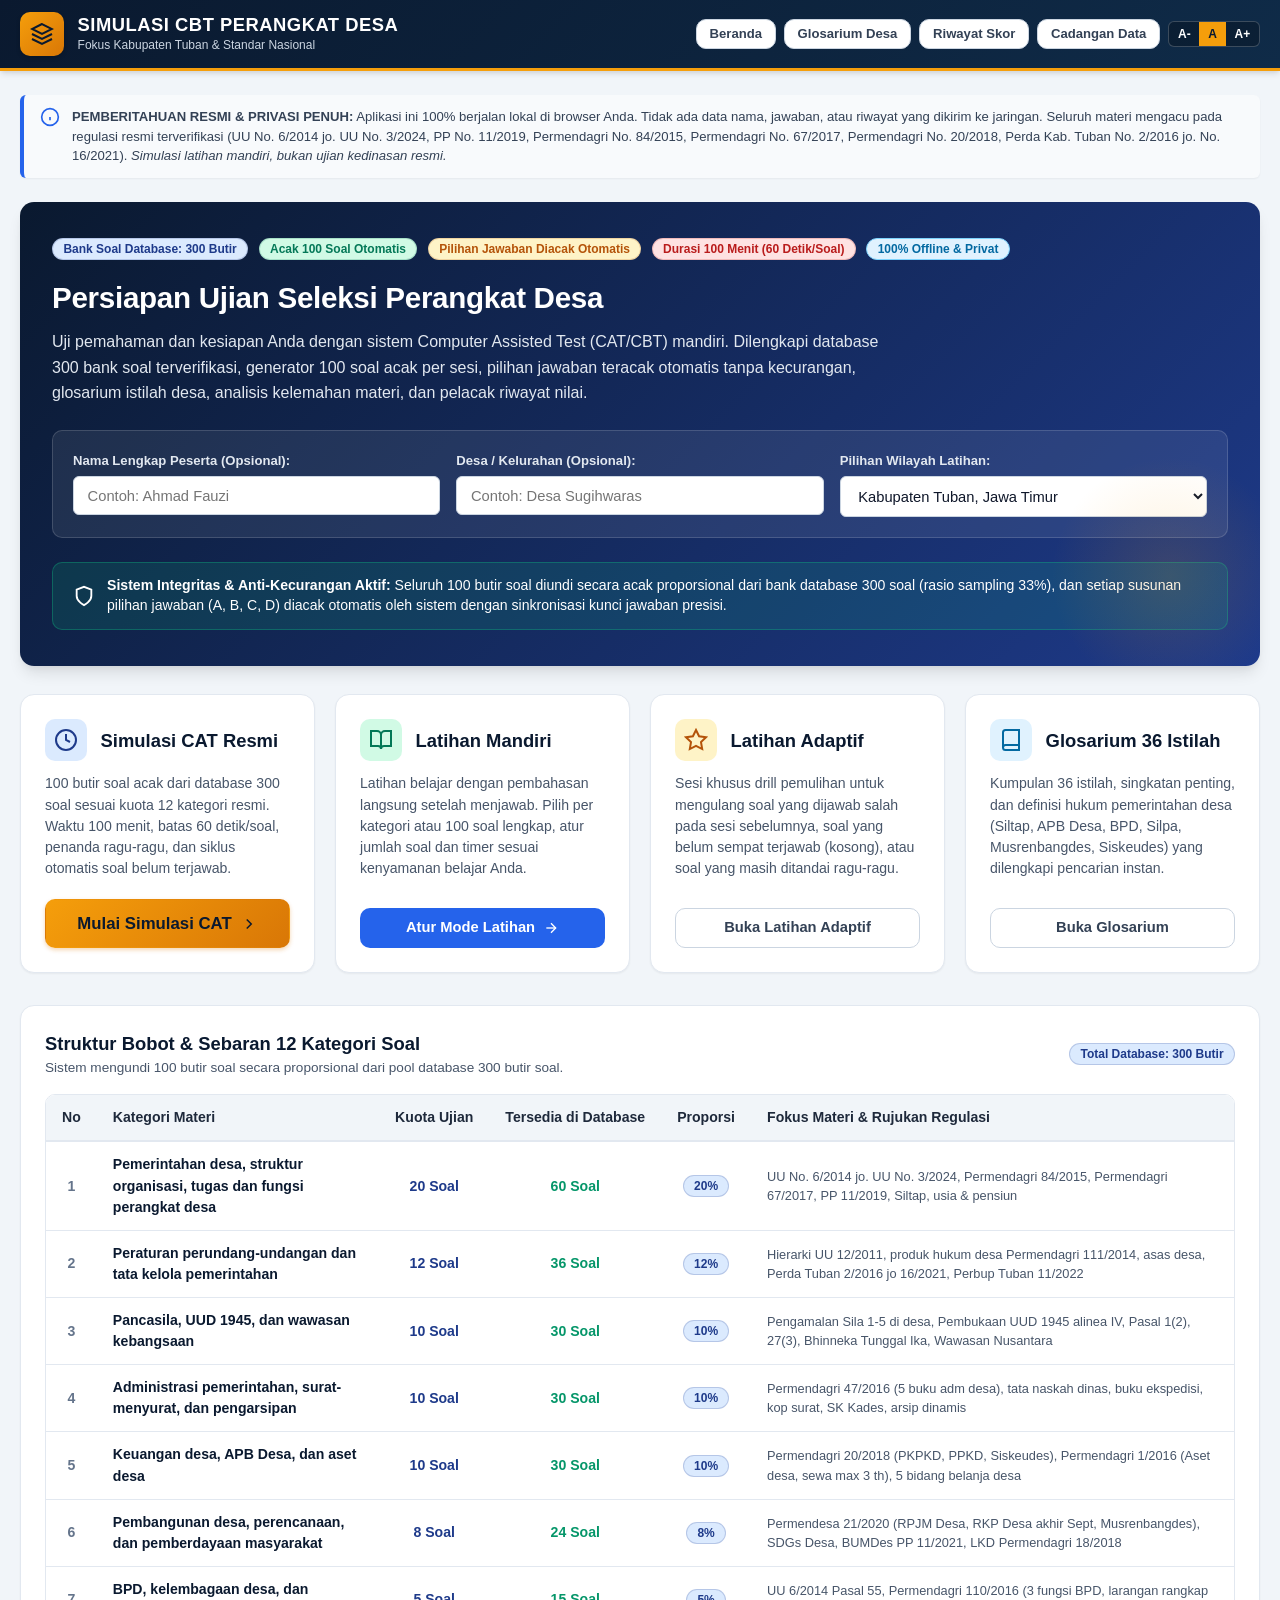
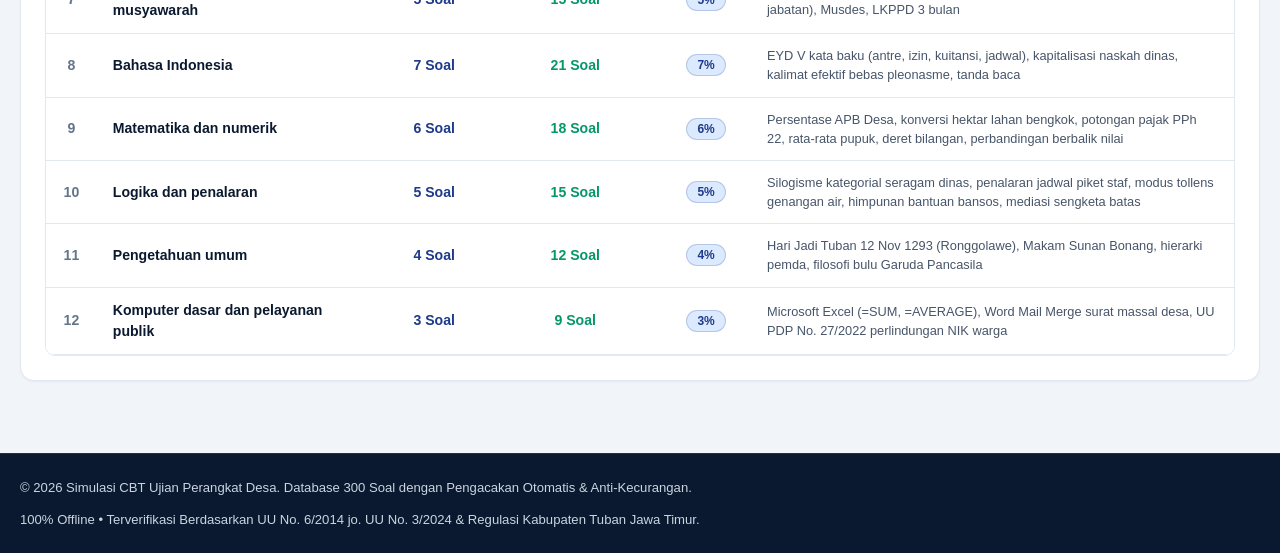
==== index.html @ 8d5cc794 "Add files via upload" ====
<!DOCTYPE html>
<html lang="id">
<head>
  <meta charset="UTF-8">
  <meta name="viewport" content="width=device-width, initial-scale=1.0">
  <title>Simulasi Ujian Perangkat Desa | CBT Mandiri & Latihan Resmi</title>
  <meta name="description" content="Aplikasi simulasi ujian perangkat desa lengkap dan profesional berbasis CBT untuk persiapan seleksi perangkat desa Kabupaten Tuban dan standar nasional. Database 300 soal, acak 100 soal otomatis tanpa kecurangan, pilihan jawaban acak, glosarium desa, analisis kelemahan, dan riwayat nilai.">
  <meta name="author" content="Simulasi CBT Perangkat Desa">
  <style>
    /* ==========================================================================
       DESIGN SYSTEM & CSS VARIABLES
       Civic Navy & Emerald/Gold Theme - Clean, Authoritative, CBT Native
       ========================================================================== */
    :root {
      --primary-900: #0a192f;
      --primary-800: #0f2b48;
      --primary-700: #1e3a8a;
      --primary-600: #2563eb;
      --primary-500: #3b82f6;
      --primary-100: #dbeafe;
      --primary-50:  #eff6ff;
      
      --accent-gold-700: #b45309;
      --accent-gold-600: #d97706;
      --accent-gold-500: #f59e0b;
      --accent-gold-100: #fef3c7;
      --accent-gold-50:  #fffbeb;
      
      --emerald-800: #065f46;
      --emerald-700: #047857;
      --emerald-600: #059669;
      --emerald-500: #10b981;
      --emerald-100: #d1fae5;
      --emerald-50:  #ecfdf5;
      
      --rose-700: #b91c1c;
      --rose-600: #dc2626;
      --rose-500: #ef4444;
      --rose-100: #fee2e2;
      --rose-50:  #fff1f2;
      
      --slate-900: #0f172a;
      --slate-800: #1e293b;
      --slate-700: #334155;
      --slate-600: #475569;
      --slate-500: #64748b;
      --slate-400: #94a3b8;
      --slate-300: #cbd5e1;
      --slate-200: #e2e8f0;
      --slate-100: #f1f5f9;
      --slate-50:  #f8fafc;
      
      --white: #ffffff;
      --font-main: -apple-system, BlinkMacSystemFont, "Segoe UI", Roboto, Helvetica, Arial, sans-serif;
      --shadow-sm: 0 1px 2px 0 rgba(0, 0, 0, 0.05);
      --shadow-md: 0 4px 6px -1px rgba(0, 0, 0, 0.1), 0 2px 4px -1px rgba(0, 0, 0, 0.06);
      --shadow-lg: 0 10px 15px -3px rgba(0, 0, 0, 0.1), 0 4px 6px -2px rgba(0, 0, 0, 0.05);
      --shadow-xl: 0 20px 25px -5px rgba(0, 0, 0, 0.1), 0 10px 10px -5px rgba(0, 0, 0, 0.04);
      --radius-sm: 6px;
      --radius-md: 10px;
      --radius-lg: 14px;
      --radius-full: 9999px;
      
      --app-font-scale: 100%;
    }

    html {
      font-size: var(--app-font-scale);
    }

    *, *::before, *::after {
      box-sizing: border-box;
      margin: 0;
      padding: 0;
    }

    body {
      font-family: var(--font-main);
      background-color: var(--slate-100);
      color: var(--slate-900);
      line-height: 1.5;
      min-height: 100vh;
      display: flex;
      flex-direction: column;
      -webkit-font-smoothing: antialiased;
    }

    /* Accessibility Focus Ring (A11y) */
    :focus-visible {
      outline: 3px solid var(--accent-gold-500);
      outline-offset: 2px;
    }

    /* Civic Authority Header */
    .civic-header {
      background: linear-gradient(135deg, var(--primary-900) 0%, var(--primary-800) 100%);
      color: var(--white);
      border-bottom: 3px solid var(--accent-gold-500);
      box-shadow: var(--shadow-md);
      position: sticky;
      top: 0;
      z-index: 1000;
    }

    .header-container {
      max-width: 1300px;
      margin: 0 auto;
      padding: 0.75rem 1.25rem;
      display: flex;
      align-items: center;
      justify-content: space-between;
      gap: 1rem;
      flex-wrap: wrap;
    }

    .brand-block {
      display: flex;
      align-items: center;
      gap: 0.85rem;
      text-decoration: none;
      color: inherit;
      cursor: pointer;
    }

    .brand-emblem {
      width: 44px;
      height: 44px;
      background: linear-gradient(135deg, var(--accent-gold-500) 0%, var(--accent-gold-600) 100%);
      border-radius: var(--radius-md);
      display: flex;
      align-items: center;
      justify-content: center;
      color: var(--primary-900);
      box-shadow: 0 2px 4px rgba(0,0,0,0.2);
      flex-shrink: 0;
    }

    .brand-title h1 {
      font-size: 1.15rem;
      font-weight: 800;
      letter-spacing: 0.5px;
      line-height: 1.2;
      color: var(--white);
    }

    .brand-title p {
      font-size: 0.75rem;
      color: var(--slate-300);
      font-weight: 500;
    }

    .header-nav {
      display: flex;
      align-items: center;
      gap: 0.5rem;
      flex-wrap: wrap;
    }

    .header-badge {
      background: rgba(255, 255, 255, 0.12);
      border: 1px solid rgba(255, 255, 255, 0.2);
      color: var(--accent-gold-100);
      padding: 0.3rem 0.65rem;
      border-radius: var(--radius-full);
      font-size: 0.72rem;
      font-weight: 600;
      letter-spacing: 0.4px;
      display: inline-flex;
      align-items: center;
      gap: 0.35rem;
    }

    .font-scale-control {
      display: flex;
      align-items: center;
      background: rgba(0, 0, 0, 0.25);
      border: 1px solid rgba(255, 255, 255, 0.2);
      border-radius: var(--radius-sm);
      overflow: hidden;
    }

    .font-scale-btn {
      background: transparent;
      border: none;
      color: var(--white);
      padding: 0.3rem 0.55rem;
      font-size: 0.75rem;
      font-weight: 700;
      cursor: pointer;
      transition: background 0.15s;
    }

    .font-scale-btn:hover {
      background: rgba(255, 255, 255, 0.2);
    }

    .font-scale-btn.active {
      background: var(--accent-gold-500);
      color: var(--primary-900);
    }

    /* Main Container */
    .app-main {
      max-width: 1300px;
      width: 100%;
      margin: 0 auto;
      padding: 1.5rem 1.25rem 3rem;
      flex: 1;
    }

    /* Alerts & Notifiers */
    .disclaimer-banner {
      background-color: var(--slate-50);
      border-left: 4px solid var(--primary-600);
      padding: 0.75rem 1rem;
      border-radius: var(--radius-sm);
      margin-bottom: 1.5rem;
      font-size: 0.82rem;
      color: var(--slate-700);
      box-shadow: var(--shadow-sm);
      display: flex;
      align-items: flex-start;
      gap: 0.75rem;
    }

    .resume-card {
      background: var(--emerald-50);
      border: 1px solid var(--emerald-500);
      border-radius: var(--radius-md);
      padding: 1rem 1.25rem;
      margin-bottom: 1.5rem;
      display: flex;
      align-items: center;
      justify-content: space-between;
      gap: 1rem;
      flex-wrap: wrap;
    }

    /* Common Card */
    .cbt-card {
      background: var(--white);
      border-radius: var(--radius-lg);
      border: 1px solid var(--slate-200);
      box-shadow: var(--shadow-sm);
      padding: 1.5rem;
      margin-bottom: 1.5rem;
    }

    /* Hero Panel on Home */
    .hero-panel {
      background: linear-gradient(135deg, var(--primary-900) 0%, var(--primary-700) 100%);
      color: var(--white);
      border-radius: var(--radius-lg);
      padding: 2.25rem 2rem;
      margin-bottom: 1.75rem;
      box-shadow: var(--shadow-lg);
      position: relative;
      overflow: hidden;
    }

    .hero-panel::after {
      content: "";
      position: absolute;
      right: -30px;
      bottom: -30px;
      width: 240px;
      height: 240px;
      background: radial-gradient(circle, rgba(245, 158, 11, 0.15) 0%, rgba(255,255,255,0) 70%);
      pointer-events: none;
    }

    .hero-panel h2 {
      font-size: 1.85rem;
      font-weight: 800;
      margin-bottom: 0.75rem;
      line-height: 1.25;
      letter-spacing: -0.3px;
    }

    .hero-panel p.lead {
      font-size: 1rem;
      color: var(--slate-200);
      max-width: 850px;
      margin-bottom: 1.5rem;
      line-height: 1.6;
    }

    .hero-badge-row {
      display: flex;
      gap: 0.65rem;
      flex-wrap: wrap;
      margin-bottom: 1.25rem;
    }

    /* Badges */
    .badge-pill {
      display: inline-flex;
      align-items: center;
      gap: 0.35rem;
      padding: 0.25rem 0.65rem;
      border-radius: var(--radius-full);
      font-size: 0.75rem;
      font-weight: 700;
      line-height: 1;
    }

    .badge-cat {
      background: var(--primary-100);
      color: var(--primary-700);
      border: 1px solid rgba(30, 58, 138, 0.2);
    }

    .badge-diff-mudah {
      background: var(--emerald-100);
      color: var(--emerald-700);
      border: 1px solid rgba(4, 120, 87, 0.2);
    }

    .badge-diff-sedang {
      background: var(--accent-gold-100);
      color: var(--accent-gold-700);
      border: 1px solid rgba(180, 83, 9, 0.2);
    }

    .badge-diff-sulit {
      background: var(--rose-100);
      color: var(--rose-700);
      border: 1px solid rgba(185, 28, 28, 0.2);
    }

    .badge-verified {
      background: #e0f2fe;
      color: #0369a1;
      border: 1px solid #7dd3fc;
    }

    /* Form & Input Groups */
    .form-candidate-grid {
      display: grid;
      grid-template-columns: repeat(auto-fit, minmax(240px, 1fr));
      gap: 1rem;
      background: rgba(255, 255, 255, 0.08);
      padding: 1.25rem;
      border-radius: var(--radius-md);
      border: 1px solid rgba(255, 255, 255, 0.15);
      margin-bottom: 1.5rem;
    }

    .form-group label {
      display: block;
      font-size: 0.82rem;
      font-weight: 600;
      color: var(--slate-200);
      margin-bottom: 0.35rem;
    }

    .form-control {
      width: 100%;
      padding: 0.65rem 0.85rem;
      border-radius: var(--radius-sm);
      border: 1px solid var(--slate-300);
      font-size: 0.92rem;
      font-family: inherit;
      color: var(--slate-900);
      background-color: var(--white);
      transition: border-color 0.15s, box-shadow 0.15s;
    }

    .form-control:focus {
      border-color: var(--primary-500);
      box-shadow: 0 0 0 3px rgba(37, 99, 235, 0.2);
      outline: none;
    }

    /* Switch toggles */
    .toggle-group {
      display: flex;
      align-items: center;
      gap: 0.75rem;
      margin-top: 0.5rem;
    }

    .toggle-switch {
      position: relative;
      display: inline-block;
      width: 44px;
      height: 24px;
      flex-shrink: 0;
    }

    .toggle-switch input {
      opacity: 0;
      width: 0;
      height: 0;
    }

    .toggle-slider {
      position: absolute;
      cursor: pointer;
      top: 0; left: 0; right: 0; bottom: 0;
      background-color: var(--slate-400);
      transition: .2s;
      border-radius: 24px;
    }

    .toggle-slider:before {
      position: absolute;
      content: "";
      height: 18px;
      width: 18px;
      left: 3px;
      bottom: 3px;
      background-color: white;
      transition: .2s;
      border-radius: 50%;
    }

    input:checked + .toggle-slider {
      background-color: var(--emerald-600);
    }

    input:checked + .toggle-slider:before {
      transform: translateX(20px);
    }

    /* Buttons */
    .btn {
      display: inline-flex;
      align-items: center;
      justify-content: center;
      gap: 0.5rem;
      padding: 0.65rem 1.25rem;
      font-size: 0.92rem;
      font-weight: 700;
      border-radius: var(--radius-md);
      border: 1px solid transparent;
      cursor: pointer;
      transition: all 0.15s ease-in-out;
      text-decoration: none;
      line-height: 1.2;
    }

    .btn:disabled {
      opacity: 0.55;
      cursor: not-allowed;
    }

    .btn-sm {
      padding: 0.4rem 0.8rem;
      font-size: 0.82rem;
    }

    .btn-lg {
      padding: 0.85rem 1.65rem;
      font-size: 1.05rem;
    }

    .btn-primary {
      background: var(--primary-600);
      color: var(--white);
    }
    .btn-primary:hover:not(:disabled) {
      background: var(--primary-700);
      box-shadow: var(--shadow-md);
    }

    .btn-gold {
      background: linear-gradient(135deg, var(--accent-gold-500) 0%, var(--accent-gold-600) 100%);
      color: var(--primary-900);
      box-shadow: 0 2px 4px rgba(217, 119, 6, 0.3);
    }
    .btn-gold:hover:not(:disabled) {
      background: linear-gradient(135deg, var(--accent-gold-600) 0%, var(--accent-gold-700) 100%);
      color: var(--white);
    }

    .btn-emerald {
      background: var(--emerald-600);
      color: var(--white);
    }
    .btn-emerald:hover:not(:disabled) {
      background: var(--emerald-700);
    }

    .btn-danger {
      background: var(--rose-600);
      color: var(--white);
    }
    .btn-danger:hover:not(:disabled) {
      background: var(--rose-700);
    }

    .btn-outline {
      background: var(--white);
      border-color: var(--slate-300);
      color: var(--slate-700);
    }
    .btn-outline:hover:not(:disabled) {
      background: var(--slate-50);
      border-color: var(--slate-400);
      color: var(--slate-900);
    }

    .btn-flagged {
      background: var(--accent-gold-100) !important;
      border-color: var(--accent-gold-500) !important;
      color: var(--accent-gold-700) !important;
      font-weight: 800 !important;
    }

    /* Action Cards Grid on Home */
    .actions-grid {
      display: grid;
      grid-template-columns: repeat(auto-fit, minmax(280px, 1fr));
      gap: 1.25rem;
      margin-bottom: 2rem;
    }

    .action-card {
      background: var(--white);
      border: 1px solid var(--slate-200);
      border-radius: var(--radius-lg);
      padding: 1.5rem;
      box-shadow: var(--shadow-sm);
      display: flex;
      flex-direction: column;
      justify-content: space-between;
      transition: transform 0.2s, box-shadow 0.2s;
    }

    .action-card:hover {
      transform: translateY(-2px);
      box-shadow: var(--shadow-md);
      border-color: var(--primary-500);
    }

    .action-card-header {
      display: flex;
      align-items: center;
      gap: 0.85rem;
      margin-bottom: 0.75rem;
    }

    .action-card-icon {
      width: 42px;
      height: 42px;
      border-radius: var(--radius-md);
      display: flex;
      align-items: center;
      justify-content: center;
      flex-shrink: 0;
    }

    .action-card h3 {
      font-size: 1.15rem;
      font-weight: 800;
      color: var(--primary-900);
    }

    .action-card p {
      font-size: 0.88rem;
      color: var(--slate-600);
      line-height: 1.5;
      margin-bottom: 1.25rem;
    }

    /* Category Distribution Table */
    .table-container {
      overflow-x: auto;
      margin-top: 1rem;
      border-radius: var(--radius-md);
      border: 1px solid var(--slate-200);
    }

    .cbt-table {
      width: 100%;
      border-collapse: collapse;
      font-size: 0.88rem;
      background: var(--white);
      text-align: left;
    }

    .cbt-table th {
      background: var(--slate-100);
      color: var(--slate-800);
      font-weight: 700;
      padding: 0.75rem 1rem;
      border-bottom: 2px solid var(--slate-200);
      white-space: nowrap;
    }

    .cbt-table td {
      padding: 0.75rem 1rem;
      border-bottom: 1px solid var(--slate-200);
      vertical-align: middle;
    }

    .cbt-table tr:hover {
      background: var(--slate-50);
    }

    /* ==========================================================================
       EXAM VIEW & CAT LAYOUT (VIEW 3)
       ========================================================================== */
    .cbt-exam-layout {
      display: grid;
      grid-template-columns: 1fr 340px;
      gap: 1.5rem;
      align-items: start;
    }

    @media (max-width: 992px) {
      .cbt-exam-layout {
        grid-template-columns: 1fr;
      }
    }

    /* Exam Top Status Bar */
    .exam-top-bar {
      background: var(--white);
      border: 1px solid var(--slate-200);
      border-radius: var(--radius-md);
      padding: 0.85rem 1.25rem;
      margin-bottom: 1.25rem;
      display: flex;
      align-items: center;
      justify-content: space-between;
      gap: 1rem;
      flex-wrap: wrap;
      box-shadow: var(--shadow-sm);
    }

    .candidate-info-chip {
      display: flex;
      align-items: center;
      gap: 0.75rem;
    }

    .candidate-avatar {
      width: 38px;
      height: 38px;
      border-radius: 50%;
      background: var(--primary-700);
      color: var(--white);
      display: flex;
      align-items: center;
      justify-content: center;
      font-weight: 800;
      font-size: 0.95rem;
    }

    .candidate-text h4 {
      font-size: 0.95rem;
      font-weight: 800;
      color: var(--slate-900);
      line-height: 1.2;
    }

    .candidate-text p {
      font-size: 0.75rem;
      color: var(--slate-500);
    }

    /* Dual Timers Widget */
    .timers-wrapper {
      display: flex;
      align-items: center;
      gap: 0.85rem;
      flex-wrap: wrap;
    }

    .timer-badge {
      display: flex;
      align-items: center;
      gap: 0.5rem;
      padding: 0.5rem 0.9rem;
      border-radius: var(--radius-md);
      font-weight: 800;
      font-size: 1.05rem;
      letter-spacing: 0.5px;
      box-shadow: inset 0 1px 2px rgba(0,0,0,0.06);
    }

    .timer-badge.total-timer {
      background: var(--primary-900);
      color: var(--accent-gold-500);
      border: 1px solid var(--accent-gold-600);
    }

    .timer-badge.total-timer.urgent {
      background: var(--rose-700);
      color: var(--white);
      animation: pulseAlert 1s infinite alternate;
    }

    .timer-badge.question-timer {
      background: var(--slate-100);
      color: var(--slate-800);
      border: 1px solid var(--slate-300);
      font-size: 0.92rem;
    }

    .timer-badge.question-timer.urgent {
      background: var(--rose-100);
      color: var(--rose-700);
      border-color: var(--rose-400);
    }

    @keyframes pulseAlert {
      from { transform: scale(1); }
      to { transform: scale(1.02); box-shadow: 0 0 10px rgba(220, 38, 38, 0.4); }
    }

    /* Question Main Card */
    .question-card {
      background: var(--white);
      border: 1px solid var(--slate-200);
      border-radius: var(--radius-lg);
      padding: 1.75rem;
      box-shadow: var(--shadow-sm);
      min-height: 480px;
      display: flex;
      flex-direction: column;
      justify-content: space-between;
    }

    .question-meta-row {
      display: flex;
      align-items: center;
      justify-content: space-between;
      gap: 0.75rem;
      margin-bottom: 1.25rem;
      padding-bottom: 0.85rem;
      border-bottom: 1px solid var(--slate-200);
      flex-wrap: wrap;
    }

    .question-number-badge {
      font-size: 1.1rem;
      font-weight: 800;
      color: var(--primary-900);
    }

    .badges-group {
      display: flex;
      gap: 0.4rem;
      align-items: center;
      flex-wrap: wrap;
    }

    .question-text {
      font-size: 1.12rem;
      line-height: 1.65;
      color: var(--slate-900);
      font-weight: 600;
      margin-bottom: 1.5rem;
    }

    /* Options List */
    .options-list {
      display: flex;
      flex-direction: column;
      gap: 0.75rem;
      margin-bottom: 1.5rem;
    }

    .option-item {
      display: flex;
      align-items: flex-start;
      gap: 0.85rem;
      padding: 0.85rem 1rem;
      border-radius: var(--radius-md);
      border: 2px solid var(--slate-200);
      background: var(--white);
      cursor: pointer;
      transition: all 0.15s ease-in-out;
      user-select: none;
    }

    .option-item:hover {
      border-color: var(--primary-500);
      background: var(--primary-50);
    }

    .option-item.selected {
      border-color: var(--primary-600);
      background: var(--primary-50);
      box-shadow: 0 0 0 1px var(--primary-600);
    }

    .option-letter {
      width: 32px;
      height: 32px;
      border-radius: 50%;
      background: var(--slate-100);
      color: var(--slate-700);
      border: 1px solid var(--slate-300);
      display: flex;
      align-items: center;
      justify-content: center;
      font-weight: 800;
      font-size: 0.88rem;
      flex-shrink: 0;
      transition: all 0.15s;
    }

    .option-item.selected .option-letter {
      background: var(--primary-600);
      color: var(--white);
      border-color: var(--primary-600);
    }

    .option-item.eval-correct {
      border-color: var(--emerald-600);
      background: var(--emerald-50);
    }

    .option-item.eval-correct .option-letter {
      background: var(--emerald-600);
      color: var(--white);
      border-color: var(--emerald-600);
    }

    .option-item.eval-wrong {
      border-color: var(--rose-600);
      background: var(--rose-50);
    }

    .option-item.eval-wrong .option-letter {
      background: var(--rose-600);
      color: var(--white);
      border-color: var(--rose-600);
    }

    .option-content {
      font-size: 0.98rem;
      color: var(--slate-800);
      line-height: 1.5;
      padding-top: 2px;
      flex: 1;
    }

    /* Action Nav Bar */
    .cbt-action-bar {
      display: flex;
      align-items: center;
      justify-content: space-between;
      gap: 0.75rem;
      padding-top: 1.25rem;
      border-top: 1px solid var(--slate-200);
      flex-wrap: wrap;
    }

    .cbt-action-left, .cbt-action-right {
      display: flex;
      align-items: center;
      gap: 0.65rem;
      flex-wrap: wrap;
    }

    /* Palette Sidebar */
    .palette-card {
      background: var(--white);
      border: 1px solid var(--slate-200);
      border-radius: var(--radius-lg);
      padding: 1.25rem;
      box-shadow: var(--shadow-sm);
      position: sticky;
      top: 80px;
    }

    .palette-header {
      display: flex;
      align-items: center;
      justify-content: space-between;
      margin-bottom: 0.85rem;
    }

    .palette-header h3 {
      font-size: 1.05rem;
      font-weight: 800;
      color: var(--primary-900);
    }

    .palette-filter-bar {
      display: flex;
      gap: 0.35rem;
      margin-bottom: 0.85rem;
      flex-wrap: wrap;
    }

    .palette-filter-btn {
      background: var(--slate-100);
      border: 1px solid var(--slate-200);
      padding: 0.25rem 0.5rem;
      border-radius: var(--radius-sm);
      font-size: 0.72rem;
      font-weight: 700;
      color: var(--slate-600);
      cursor: pointer;
    }

    .palette-filter-btn.active {
      background: var(--primary-700);
      color: var(--white);
      border-color: var(--primary-700);
    }

    .palette-legend {
      display: grid;
      grid-template-columns: repeat(2, 1fr);
      gap: 0.4rem;
      font-size: 0.72rem;
      color: var(--slate-600);
      background: var(--slate-50);
      padding: 0.65rem;
      border-radius: var(--radius-sm);
      margin-bottom: 1rem;
      border: 1px solid var(--slate-200);
    }

    .legend-item {
      display: flex;
      align-items: center;
      gap: 0.4rem;
    }

    .legend-dot {
      width: 12px;
      height: 12px;
      border-radius: 3px;
      flex-shrink: 0;
    }

    .grid-palette {
      display: grid;
      grid-template-columns: repeat(5, 1fr);
      gap: 0.45rem;
      max-height: 380px;
      overflow-y: auto;
      padding-right: 4px;
    }

    .btn-palette-num {
      height: 36px;
      border-radius: var(--radius-sm);
      border: 1px solid var(--slate-300);
      background: var(--white);
      font-weight: 800;
      font-size: 0.82rem;
      color: var(--slate-700);
      display: flex;
      align-items: center;
      justify-content: center;
      cursor: pointer;
      position: relative;
      transition: all 0.15s;
    }

    .btn-palette-num:hover {
      border-color: var(--primary-500);
      transform: scale(1.05);
    }

    .btn-palette-num.answered {
      background: var(--emerald-600);
      color: var(--white);
      border-color: var(--emerald-700);
    }

    .btn-palette-num.flagged {
      background: var(--accent-gold-500) !important;
      color: var(--primary-900) !important;
      border-color: var(--accent-gold-600) !important;
      font-weight: 900;
    }

    .btn-palette-num.answered.flagged {
      background: linear-gradient(135deg, var(--emerald-600) 65%, var(--accent-gold-500) 65%) !important;
      color: var(--white) !important;
    }

    .btn-palette-num.skipped {
      background: var(--rose-50);
      border-color: var(--rose-300);
      color: var(--rose-700);
    }

    .btn-palette-num.active {
      outline: 2px solid var(--primary-600);
      outline-offset: 1px;
      font-weight: 900;
    }

    /* Pre-Finish Modal Status Pills */
    .status-summary-grid {
      display: grid;
      grid-template-columns: repeat(auto-fit, minmax(130px, 1fr));
      gap: 0.75rem;
      margin: 1rem 0;
    }

    .status-pill-box {
      padding: 0.85rem;
      border-radius: var(--radius-md);
      text-align: center;
      border: 1px solid var(--slate-200);
    }

    .status-pill-box.answered {
      background: var(--emerald-50);
      border-color: var(--emerald-300);
      color: var(--emerald-800);
    }

    .status-pill-box.flagged {
      background: var(--accent-gold-50);
      border-color: var(--accent-gold-300);
      color: var(--accent-gold-800);
    }

    .status-pill-box.empty {
      background: var(--rose-50);
      border-color: var(--rose-300);
      color: var(--rose-800);
    }

    .status-pill-num {
      font-size: 1.6rem;
      font-weight: 900;
      line-height: 1;
      margin-bottom: 0.25rem;
    }

    .status-pill-label {
      font-size: 0.75rem;
      font-weight: 700;
      text-transform: uppercase;
      letter-spacing: 0.5px;
    }

    .clickable-nums-wrap {
      display: flex;
      flex-wrap: wrap;
      gap: 0.35rem;
      max-height: 120px;
      overflow-y: auto;
      padding: 0.5rem;
      background: var(--slate-50);
      border-radius: var(--radius-sm);
      border: 1px solid var(--slate-200);
      margin-top: 0.5rem;
    }

    .jump-chip {
      padding: 0.2rem 0.55rem;
      border-radius: var(--radius-sm);
      font-size: 0.75rem;
      font-weight: 700;
      cursor: pointer;
      border: 1px solid var(--slate-300);
      background: var(--white);
    }

    .jump-chip:hover {
      background: var(--primary-100);
      border-color: var(--primary-600);
    }

    /* ==========================================================================
       RESULTS & WEAKNESS ANALYSIS (VIEW 4)
       ========================================================================== */
    .results-hero {
      background: linear-gradient(135deg, var(--primary-900) 0%, var(--primary-800) 100%);
      color: var(--white);
      border-radius: var(--radius-lg);
      padding: 2rem;
      margin-bottom: 1.75rem;
      box-shadow: var(--shadow-lg);
    }

    .results-hero-grid {
      display: grid;
      grid-template-columns: 1fr 280px;
      gap: 2rem;
      align-items: center;
    }

    .results-score-badge {
      background: rgba(255, 255, 255, 0.08);
      border: 2px solid var(--accent-gold-500);
      border-radius: var(--radius-lg);
      padding: 1.5rem;
      text-align: center;
      box-shadow: var(--shadow-md);
    }

    .results-score-badge .score-value {
      font-size: 3.5rem;
      font-weight: 900;
      color: var(--accent-gold-500);
      line-height: 1;
      margin: 0.35rem 0;
    }

    .results-stats-row {
      display: grid;
      grid-template-columns: repeat(auto-fit, minmax(110px, 1fr));
      gap: 0.75rem;
      margin-top: 1.25rem;
    }

    .stat-box {
      background: rgba(255, 255, 255, 0.1);
      border-radius: var(--radius-md);
      padding: 0.75rem;
      text-align: center;
    }

    .stat-box-num {
      font-size: 1.35rem;
      font-weight: 800;
    }

    .stat-box-num.benar { color: var(--emerald-400); }
    .stat-box-num.salah { color: var(--rose-400); }
    .stat-box-num.kosong { color: var(--slate-300); }

    /* Weakness Analysis Section */
    .weakness-card {
      background: var(--white);
      border-radius: var(--radius-md);
      border: 1px solid var(--slate-200);
      padding: 1rem 1.25rem;
      margin-bottom: 0.85rem;
      display: flex;
      flex-direction: column;
      gap: 0.5rem;
      transition: border-color 0.15s;
    }

    .weakness-card.needs-work {
      border-left: 5px solid var(--rose-600);
      background: #fffafa;
    }

    .weakness-card.fair {
      border-left: 5px solid var(--accent-gold-500);
    }

    .weakness-card.mastered {
      border-left: 5px solid var(--emerald-600);
    }

    .weakness-header {
      display: flex;
      justify-content: space-between;
      align-items: center;
      flex-wrap: wrap;
      gap: 0.5rem;
    }

    .progress-bar-wrap {
      width: 100%;
      height: 8px;
      background: var(--slate-200);
      border-radius: var(--radius-full);
      overflow: hidden;
      margin: 0.35rem 0;
    }

    .progress-bar-fill {
      height: 100%;
      border-radius: var(--radius-full);
      transition: width 0.3s;
    }

    /* Glosarium Cards */
    .glossary-search-box {
      display: flex;
      gap: 0.75rem;
      margin-bottom: 1.25rem;
      flex-wrap: wrap;
    }

    .glossary-grid {
      display: grid;
      grid-template-columns: repeat(auto-fit, minmax(320px, 1fr));
      gap: 1rem;
    }

    .glossary-card {
      background: var(--white);
      border: 1px solid var(--slate-200);
      border-radius: var(--radius-md);
      padding: 1.15rem;
      box-shadow: var(--shadow-sm);
      display: flex;
      flex-direction: column;
      justify-content: space-between;
    }

    .glossary-term {
      font-size: 1.15rem;
      font-weight: 800;
      color: var(--primary-900);
      margin-bottom: 0.25rem;
    }

    .glossary-def {
      font-size: 0.88rem;
      color: var(--slate-700);
      line-height: 1.5;
      margin-bottom: 0.75rem;
    }

    .glossary-src {
      font-size: 0.78rem;
      color: var(--primary-700);
      background: var(--primary-50);
      padding: 0.4rem 0.65rem;
      border-radius: var(--radius-sm);
      border-left: 3px solid var(--primary-600);
    }

    /* History & SVG Chart */
    .chart-container {
      width: 100%;
      height: 240px;
      margin: 1.25rem 0;
      position: relative;
    }

    .comparison-notice {
      padding: 0.75rem 1rem;
      border-radius: var(--radius-md);
      font-size: 0.85rem;
      margin-bottom: 1.25rem;
      display: flex;
      align-items: center;
      gap: 0.65rem;
    }

    .comparison-notice.valid {
      background: var(--emerald-50);
      border: 1px solid var(--emerald-400);
      color: var(--emerald-800);
    }

    .comparison-notice.disparate {
      background: var(--accent-gold-50);
      border: 1px solid var(--accent-gold-400);
      color: var(--accent-gold-800);
    }

    /* Review items in results */
    .review-item-card {
      background: var(--white);
      border: 1px solid var(--slate-200);
      border-radius: var(--radius-md);
      padding: 1.25rem;
      margin-bottom: 1rem;
      box-shadow: var(--shadow-sm);
    }

    .review-item-card.is-correct { border-left: 4px solid var(--emerald-600); }
    .review-item-card.is-wrong { border-left: 4px solid var(--rose-600); }
    .review-item-card.is-empty { border-left: 4px solid var(--slate-400); }

    .explanation-box {
      background: var(--slate-50);
      border-left: 3px solid var(--primary-600);
      padding: 0.85rem 1rem;
      border-radius: var(--radius-sm);
      margin-top: 0.75rem;
      font-size: 0.88rem;
    }

    .explanation-source {
      margin-top: 0.5rem;
      font-size: 0.8rem;
      color: var(--primary-700);
      font-weight: 600;
    }

    /* Modals */
    .modal-backdrop {
      position: fixed;
      top: 0; left: 0; right: 0; bottom: 0;
      background: rgba(15, 23, 42, 0.65);
      backdrop-filter: blur(3px);
      display: none;
      align-items: center;
      justify-content: center;
      z-index: 2000;
      padding: 1rem;
    }

    .modal-backdrop.open {
      display: flex;
    }

    .modal-dialog {
      background: var(--white);
      border-radius: var(--radius-lg);
      max-width: 580px;
      width: 100%;
      max-height: 90vh;
      overflow-y: auto;
      padding: 1.75rem;
      box-shadow: var(--shadow-xl);
      animation: modalFadeIn 0.2s ease-out;
    }

    @keyframes modalFadeIn {
      from { transform: scale(0.95); opacity: 0; }
      to { transform: scale(1); opacity: 1; }
    }

    .modal-actions {
      display: flex;
      justify-content: flex-end;
      gap: 0.75rem;
      margin-top: 1.5rem;
    }

    /* Print styles */
    @media print {
      .no-print, .civic-header, .palette-card, .cbt-action-bar, .modal-backdrop {
        display: none !important;
      }
      body {
        background: #fff;
        color: #000;
      }
      .app-main {
        max-width: 100%;
        padding: 0;
      }
      .review-item-card {
        page-break-inside: avoid;
        border: 1px solid #ccc;
      }
    }
  </style>
</head>
<body>

  <!-- Official Civic Header -->
  <header class="civic-header no-print">
    <div class="header-container">
      <div class="brand-block" onclick="CBTApp.navigate('home')">
        <div class="brand-emblem">
          <svg width="24" height="24" viewBox="0 0 24 24" fill="none" stroke="currentColor" stroke-width="2">
            <path d="M12 2L2 7l10 5 10-5-10-5zM2 17l10 5 10-5M2 12l10 5 10-5"/>
          </svg>
        </div>
        <div class="brand-title">
          <h1>SIMULASI CBT PERANGKAT DESA</h1>
          <p id="topRegionLabel">Fokus Kabupaten Tuban & Standar Nasional</p>
        </div>
      </div>

      <div class="header-nav">
        <button class="btn btn-outline btn-sm" onclick="CBTApp.navigate('home')" title="Halaman Utama">
          Beranda
        </button>
        <button class="btn btn-outline btn-sm" onclick="CBTApp.navigate('glossary')" title="Glosarium 36 Istilah Desa">
          Glosarium Desa
        </button>
        <button class="btn btn-outline btn-sm" onclick="CBTApp.navigate('history')" title="Riwayat & Grafik Nilai">
          Riwayat Skor
        </button>
        <button class="btn btn-outline btn-sm" onclick="CBTApp.openBackupModal()" title="Cadangan Data (Ekspor / Impor JSON)">
          Cadangan Data
        </button>

        <!-- A11y Font Resizer -->
        <div class="font-scale-control" title="Ukuran Font Aksesibilitas">
          <button class="font-scale-btn" id="fScaleSm" onclick="CBTApp.setFontScale('90%')">A-</button>
          <button class="font-scale-btn active" id="fScaleMd" onclick="CBTApp.setFontScale('100%')">A</button>
          <button class="font-scale-btn" id="fScaleLg" onclick="CBTApp.setFontScale('115%')">A+</button>
        </div>
      </div>
    </div>
  </header>

  <main class="app-main">

    <!-- Active Resume Session Alert -->
    <div id="resumeBanner" class="resume-card no-print" style="display:none;">
      <div>
        <strong style="color:var(--slate-900);">Sesi Ujian Aktif Ditemukan!</strong>
        <p style="font-size:0.85rem; color:var(--slate-700); margin-top:2px;">Anda memiliki sesi simulasi ujian yang belum selesai dengan progres tersimpan.</p>
      </div>
      <div style="display:flex; gap:0.5rem;">
        <button class="btn btn-emerald btn-sm" onclick="CBTApp.resumeSession()">Lanjutkan Ujian</button>
        <button class="btn btn-outline btn-sm" onclick="CBTApp.clearSession()">Hapus & Mulai Baru</button>
      </div>
    </div>

    <!-- Official Notice Banner -->
    <div class="disclaimer-banner no-print">
      <svg width="20" height="20" viewBox="0 0 24 24" fill="none" stroke="currentColor" stroke-width="2" style="color:var(--primary-600); flex-shrink:0;">
        <circle cx="12" cy="12" r="10"></circle><line x1="12" y1="16" x2="12" y2="12"></line><line x1="12" y1="8" x2="12.01" y2="8"></line>
      </svg>
      <div>
        <strong>PEMBERITAHUAN RESMI & PRIVASI PENUH:</strong>
        Aplikasi ini 100% berjalan lokal di browser Anda. Tidak ada data nama, jawaban, atau riwayat yang dikirim ke jaringan. Seluruh materi mengacu pada regulasi resmi terverifikasi (UU No. 6/2014 jo. UU No. 3/2024, PP No. 11/2019, Permendagri No. 84/2015, Permendagri No. 67/2017, Permendagri No. 20/2018, Perda Kab. Tuban No. 2/2016 jo. No. 16/2021). <em>Simulasi latihan mandiri, bukan ujian kedinasan resmi.</em>
      </div>
    </div>

    <!-- ======================================================================
         VIEW 1: BERANDA (HOME VIEW)
         ====================================================================== -->
    <section id="viewHome">
      <div class="hero-panel">
        <div class="hero-badge-row">
          <span class="badge-pill badge-cat">Bank Soal Database: 300 Butir</span>
          <span class="badge-pill badge-diff-mudah">Acak 100 Soal Otomatis</span>
          <span class="badge-pill badge-diff-sedang">Pilihan Jawaban Diacak Otomatis</span>
          <span class="badge-pill badge-diff-sulit">Durasi 100 Menit (60 Detik/Soal)</span>
          <span class="badge-pill badge-verified">100% Offline & Privat</span>
        </div>
        <h2>Persiapan Ujian Seleksi Perangkat Desa</h2>
        <p class="lead">Uji pemahaman dan kesiapan Anda dengan sistem Computer Assisted Test (CAT/CBT) mandiri. Dilengkapi database 300 bank soal terverifikasi, generator 100 soal acak per sesi, pilihan jawaban teracak otomatis tanpa kecurangan, glosarium istilah desa, analisis kelemahan materi, dan pelacak riwayat nilai.</p>

        <!-- Candidate Registration Box -->
        <div class="form-candidate-grid">
          <div class="form-group">
            <label for="inputCandidateName">Nama Lengkap Peserta (Opsional):</label>
            <input type="text" id="inputCandidateName" class="form-control" placeholder="Contoh: Ahmad Fauzi">
          </div>
          <div class="form-group">
            <label for="inputCandidateVillage">Desa / Kelurahan (Opsional):</label>
            <input type="text" id="inputCandidateVillage" class="form-control" placeholder="Contoh: Desa Sugihwaras">
          </div>
          <div class="form-group">
            <label for="selectRegion">Pilihan Wilayah Latihan:</label>
            <select id="selectRegion" class="form-control" onchange="CBTApp.handleRegionChange()">
              <option value="tuban">Kabupaten Tuban, Jawa Timur</option>
              <option value="nasional">Standar Nasional Indonesia</option>
            </select>
          </div>
        </div>

        <!-- Automatic Randomization & Anti-Cheating Banner (Replaces Manual Toggles) -->
        <div style="background:rgba(16, 185, 129, 0.15); padding:0.85rem 1.25rem; border-radius:var(--radius-md); border:1px solid rgba(16, 185, 129, 0.35); display:flex; gap:0.75rem; align-items:center;">
          <svg width="22" height="22" viewBox="0 0 24 24" fill="none" stroke="currentColor" stroke-width="2" style="color:var(--emerald-400); flex-shrink:0;">
            <path d="M12 22s8-4 8-10V5l-8-3-8 3v7c0 6 8 10 8 10z"/>
          </svg>
          <div style="font-size:0.88rem; color:var(--white); line-height:1.4;">
            <strong>Sistem Integritas & Anti-Kecurangan Aktif:</strong> Seluruh 100 butir soal diundi secara acak proporsional dari bank database 300 soal (rasio sampling 33%), dan setiap susunan pilihan jawaban (A, B, C, D) diacak otomatis oleh sistem dengan sinkronisasi kunci jawaban presisi.
          </div>
        </div>
      </div>

      <!-- Action Cards Grid -->
      <div class="actions-grid">
        <div class="action-card">
          <div>
            <div class="action-card-header">
              <div class="action-card-icon" style="background:var(--primary-100); color:var(--primary-700);">
                <svg width="24" height="24" viewBox="0 0 24 24" fill="none" stroke="currentColor" stroke-width="2"><circle cx="12" cy="12" r="10"></circle><polyline points="12 6 12 12 16 14"></polyline></svg>
              </div>
              <h3>Simulasi CAT Resmi</h3>
            </div>
            <p>100 butir soal acak dari database 300 soal sesuai kuota 12 kategori resmi. Waktu 100 menit, batas 60 detik/soal, penanda ragu-ragu, dan siklus otomatis soal belum terjawab.</p>
          </div>
          <button class="btn btn-gold btn-lg" onclick="CBTApp.confirmStartExam()">
            Mulai Simulasi CAT
            <svg width="18" height="18" viewBox="0 0 24 24" fill="none" stroke="currentColor" stroke-width="2"><polyline points="9 18 15 12 9 6"></polyline></svg>
          </button>
        </div>

        <div class="action-card">
          <div>
            <div class="action-card-header">
              <div class="action-card-icon" style="background:var(--emerald-100); color:var(--emerald-700);">
                <svg width="24" height="24" viewBox="0 0 24 24" fill="none" stroke="currentColor" stroke-width="2"><path d="M2 3h6a4 4 0 0 1 4 4v14a3 3 0 0 0-3-3H2z"></path><path d="M22 3h-6a4 4 0 0 0-4 4v14a3 3 0 0 1 3-3h7z"></path></svg>
              </div>
              <h3>Latihan Mandiri</h3>
            </div>
            <p>Latihan belajar dengan pembahasan langsung setelah menjawab. Pilih per kategori atau 100 soal lengkap, atur jumlah soal dan timer sesuai kenyamanan belajar Anda.</p>
          </div>
          <button class="btn btn-primary" onclick="CBTApp.navigate('practice-config')">
            Atur Mode Latihan
            <svg width="16" height="16" viewBox="0 0 24 24" fill="none" stroke="currentColor" stroke-width="2"><line x1="5" y1="12" x2="19" y2="12"></line><polyline points="12 5 19 12 12 19"></polyline></svg>
          </button>
        </div>

        <div class="action-card">
          <div>
            <div class="action-card-header">
              <div class="action-card-icon" style="background:var(--accent-gold-100); color:var(--accent-gold-700);">
                <svg width="24" height="24" viewBox="0 0 24 24" fill="none" stroke="currentColor" stroke-width="2"><polygon points="12 2 15.09 8.26 22 9.27 17 14.14 18.18 21.02 12 17.77 5.82 21.02 7 14.14 2 9.27 8.91 8.26 12 2"></polygon></svg>
              </div>
              <h3>Latihan Adaptif</h3>
            </div>
            <p>Sesi khusus drill pemulihan untuk mengulang soal yang dijawab salah pada sesi sebelumnya, soal yang belum sempat terjawab (kosong), atau soal yang masih ditandai ragu-ragu.</p>
          </div>
          <button class="btn btn-outline" onclick="CBTApp.openAdaptiveModal()">
            Buka Latihan Adaptif
          </button>
        </div>

        <div class="action-card">
          <div>
            <div class="action-card-header">
              <div class="action-card-icon" style="background:#e0f2fe; color:#0369a1;">
                <svg width="24" height="24" viewBox="0 0 24 24" fill="none" stroke="currentColor" stroke-width="2"><path d="M4 19.5A2.5 2.5 0 0 1 6.5 17H20"></path><path d="M6.5 2H20v20H6.5A2.5 2.5 0 0 1 4 19.5v-15A2.5 2.5 0 0 1 6.5 2z"></path></svg>
              </div>
              <h3>Glosarium 36 Istilah</h3>
            </div>
            <p>Kumpulan 36 istilah, singkatan penting, dan definisi hukum pemerintahan desa (Siltap, APB Desa, BPD, Silpa, Musrenbangdes, Siskeudes) yang dilengkapi pencarian instan.</p>
          </div>
          <button class="btn btn-outline" onclick="CBTApp.navigate('glossary')">
            Buka Glosarium
          </button>
        </div>
      </div>

      <!-- Category Distribution Table -->
      <div class="cbt-card">
        <div style="display:flex; justify-content:space-between; align-items:center; flex-wrap:wrap; gap:0.5rem; margin-bottom:1rem;">
          <div>
            <h3 style="font-size:1.15rem; font-weight:800; color:var(--primary-900);">Struktur Bobot & Sebaran 12 Kategori Soal</h3>
            <p style="font-size:0.85rem; color:var(--slate-600);">Sistem mengundi 100 butir soal secara proporsional dari pool database 300 butir soal.</p>
          </div>
          <span class="badge-pill badge-cat">Total Database: 300 Butir</span>
        </div>

        <div class="table-container">
          <table class="cbt-table">
            <thead>
              <tr>
                <th style="width:40px; text-align:center;">No</th>
                <th>Kategori Materi</th>
                <th style="text-align:center;">Kuota Ujian</th>
                <th style="text-align:center;">Tersedia di Database</th>
                <th style="text-align:center;">Proporsi</th>
                <th>Fokus Materi & Rujukan Regulasi</th>
              </tr>
            </thead>
            <tbody id="distributionTableBody">
              <!-- Rendered via JS -->
            </tbody>
          </table>
        </div>
      </div>
    </section>

    <!-- ======================================================================
         VIEW 2: KONFIGURASI LATIHAN MANDIRI (PRACTICE CONFIG VIEW)
         ====================================================================== -->
    <section id="viewPracticeConfig" style="display:none;">
      <div class="cbt-card" style="max-width:700px; margin:0 auto;">
        <h2 style="font-size:1.35rem; font-weight:800; color:var(--primary-900); margin-bottom:0.5rem;">Pengaturan Mode Latihan Belajar</h2>
        <p style="font-size:0.88rem; color:var(--slate-600); margin-bottom:1.5rem;">Pada mode latihan, kunci jawaban dan pembahasan mendalam akan langsung ditampilkan setelah Anda memilih jawaban.</p>

        <div class="form-group" style="margin-bottom:1.25rem;">
          <label for="practiceCategorySelect" style="color:var(--slate-800);">Pilih Kategori Materi:</label>
          <select id="practiceCategorySelect" class="form-control">
            <option value="all">Semua Kategori (Database 300 Soal)</option>
            <!-- Populated via JS -->
          </select>
        </div>

        <div class="form-group" style="margin-bottom:1.25rem;">
          <label for="practiceCountSelect" style="color:var(--slate-800);">Jumlah Soal Latihan:</label>
          <select id="practiceCountSelect" class="form-control">
            <option value="10">10 Soal (Latihan Cepat)</option>
            <option value="25" selected>25 Soal (Standar)</option>
            <option value="50">50 Soal (Mendalam)</option>
            <option value="100">100 Soal (Simulasi Lengkap)</option>
          </select>
        </div>

        <div class="form-group" style="margin-bottom:1.25rem;">
          <label for="practiceShuffleSelect" style="color:var(--slate-800);">Pengacakan Soal & Pilihan:</label>
          <select id="practiceShuffleSelect" class="form-control">
            <option value="yes" selected>Acak Soal dan Acak Opsi Jawaban</option>
            <option value="no">Urut Sesuai Database Asli</option>
          </select>
        </div>

        <div class="form-group" style="margin-bottom:1.75rem;">
          <label style="color:var(--slate-800);">Gunakan Timer Simulasi?</label>
          <div style="display:flex; align-items:center; gap:0.75rem; margin-top:0.35rem;">
            <input type="checkbox" id="practiceTimerToggle" style="width:18px; height:18px;">
            <span style="font-size:0.88rem; color:var(--slate-700);">Aktifkan batas waktu 60 detik per soal</span>
          </div>
        </div>

        <div style="display:flex; justify-content:space-between; gap:1rem;">
          <button class="btn btn-outline" onclick="CBTApp.navigate('home')">Kembali ke Beranda</button>
          <button class="btn btn-primary" onclick="CBTApp.startPracticeSession()">Mulai Latihan</button>
        </div>
      </div>
    </section>

    <!-- ======================================================================
         VIEW 3: UJIAN SIMULASI CAT REALISTIS (EXAM VIEW)
         ====================================================================== -->
    <section id="viewExam" style="display:none;">
      <!-- Top Status Bar -->
      <div class="exam-top-bar">
        <div class="candidate-info-chip">
          <div class="candidate-avatar" id="avatarInitial">P</div>
          <div class="candidate-text">
            <h4 id="barCandidateName">Nama Peserta</h4>
            <p><span id="barRegionBadge">Kabupaten Tuban</span> • <span id="barModeBadge">Simulasi CAT (100 Menit)</span></p>
          </div>
        </div>

        <div class="timers-wrapper">
          <div class="timer-badge total-timer" id="boxTotalTimer">
            <svg width="18" height="18" viewBox="0 0 24 24" fill="none" stroke="currentColor" stroke-width="2"><circle cx="12" cy="12" r="10"></circle><polyline points="12 6 12 12 16 14"></polyline></svg>
            <span id="displayTotalTimer">100:00</span>
          </div>
          <div class="timer-badge question-timer" id="boxQuestionTimer">
            <svg width="16" height="16" viewBox="0 0 24 24" fill="none" stroke="currentColor" stroke-width="2"><path d="M12 2v4M12 18v4M4.93 4.93l2.83 2.83M16.24 16.24l2.83 2.83M2 12h4M18 12h4M4.93 19.07l2.83-2.83M16.24 7.76l2.83-2.83"/></svg>
            <span id="displayQuestionTimer">60s</span>
          </div>
        </div>
      </div>

      <!-- Main CAT Layout -->
      <div class="cbt-exam-layout">
        <div class="question-card">
          <div>
            <div class="question-meta-row">
              <div class="question-number-badge" id="qDisplayIndex">
                Soal Nomor 1 dari 100
              </div>
              <div class="badges-group">
                <span class="badge-pill badge-cat" id="qCategoryPill">Kategori</span>
                <span class="badge-pill badge-diff-sedang" id="qDifficultyPill">SEDANG</span>
                <span class="badge-pill" id="qRoundPill" style="display:none; background:var(--rose-100); color:var(--rose-700);">Putaran Prioritas Kosong</span>
              </div>
            </div>

            <!-- Question Body -->
            <div class="question-text" id="qQuestionText">
              Memuat butir pertanyaan...
            </div>

            <!-- Options List (A, B, C, D) -->
            <div class="options-list" id="qOptionsList">
              <!-- Rendered via JS -->
            </div>

            <!-- Instant Feedback (Practice Mode Only) -->
            <div id="practiceFeedbackBox" class="explanation-box" style="display:none;">
              <div class="explanation-title" id="practiceFeedbackTitle" style="font-weight:700; color:var(--emerald-700); margin-bottom:0.35rem;">
                Pembahasan & Kunci Jawaban
              </div>
              <div class="explanation-content" id="practiceFeedbackContent"></div>
              <div class="explanation-source" id="practiceFeedbackSource"></div>
            </div>
          </div>

          <!-- CBT Navigation Action Bar -->
          <div class="cbt-action-bar">
            <div class="cbt-action-left">
              <button class="btn btn-outline" id="btnPrevQuestion" onclick="CBTApp.prevQuestion()">
                <svg width="16" height="16" viewBox="0 0 24 24" fill="none" stroke="currentColor" stroke-width="2"><polyline points="15 18 9 12 15 6"></polyline></svg>
                Sebelumnya
              </button>
              <button class="btn btn-outline" id="btnNextQuestion" onclick="CBTApp.skipOrNextQuestion()">
                Lewati / Berikutnya
                <svg width="16" height="16" viewBox="0 0 24 24" fill="none" stroke="currentColor" stroke-width="2"><polyline points="9 18 15 12 9 6"></polyline></svg>
              </button>
              <button class="btn btn-outline btn-sm" id="btnFlagQuestion" onclick="CBTApp.toggleFlagCurrentQuestion()" title="Tandai ragu-ragu (Shortcut: R)">
                <svg width="14" height="14" viewBox="0 0 24 24" fill="none" stroke="currentColor" stroke-width="2"><path d="M4 15s1-1 4-1 5 2 8 2 4-1 4-1V3s-1 1-4 1-5-2-8-2-4 1-4 1z"></path><line x1="4" y1="22" x2="4" y2="15"></line></svg>
                <span id="btnFlagLabel">Ragu-ragu (R)</span>
              </button>
            </div>

            <div class="cbt-action-right">
              <button class="btn btn-danger" onclick="CBTApp.confirmFinishExam()">
                <svg width="16" height="16" viewBox="0 0 24 24" fill="none" stroke="currentColor" stroke-width="2"><polyline points="20 6 9 17 4 12"></polyline></svg>
                Selesaikan Ujian
              </button>
            </div>
          </div>
        </div>

        <!-- 100-Question Palette Sidebar -->
        <aside class="palette-card" id="paletteDrawer">
          <div class="palette-header">
            <h3>Nomor Soal</h3>
            <div id="paletteAnswerCount" style="font-size:0.8rem; font-weight:700; color:var(--primary-700);">0 / 100</div>
          </div>

          <div class="palette-filter-bar">
            <button class="palette-filter-btn active" id="pFilterAll" onclick="CBTApp.setPaletteFilter('all')">Semua</button>
            <button class="palette-filter-btn" id="pFilterDone" onclick="CBTApp.setPaletteFilter('done')">Dijawab</button>
            <button class="palette-filter-btn" id="pFilterFlag" onclick="CBTApp.setPaletteFilter('flag')">Ragu</button>
            <button class="palette-filter-btn" id="pFilterEmpty" onclick="CBTApp.setPaletteFilter('empty')">Belum</button>
          </div>

          <div class="palette-legend">
            <div class="legend-item"><span class="legend-dot" style="background:var(--emerald-600);"></span> Terjawab</div>
            <div class="legend-item"><span class="legend-dot" style="background:var(--accent-gold-500);"></span> Ragu-ragu</div>
            <div class="legend-item"><span class="legend-dot" style="background:var(--white); border:2px solid var(--primary-600);"></span> Aktif</div>
            <div class="legend-item"><span class="legend-dot" style="background:var(--white); border:1px solid var(--slate-300);"></span> Belum</div>
          </div>

          <div class="grid-palette" id="gridQuestionButtons">
            <!-- Buttons rendered via JS -->
          </div>
        </aside>
      </div>
    </section>

    <!-- ======================================================================
         VIEW 4: HASIL, ANALISIS KELEMAHAN & EVALUASI (RESULTS VIEW)
         ====================================================================== -->
    <section id="viewResults" style="display:none;">
      <!-- Results Hero Card -->
      <div class="results-hero">
        <div class="results-hero-grid">
          <div>
            <div class="hero-badge-row" style="justify-content:flex-start;">
              <span class="badge-pill badge-cat" id="resBadgeMode">Mode Simulasi CAT</span>
              <span class="badge-pill badge-diff-mudah" id="resBadgeRegion">Kabupaten Tuban</span>
              <span class="badge-pill" style="background:rgba(255,255,255,0.2); color:#fff;" id="resDateBadge">18 Oktober 2026</span>
            </div>
            <h2 style="font-size:1.8rem; font-weight:800; margin-bottom:0.25rem;" id="resCandidateHeading">Hasil Simulasi Ujian: Peserta</h2>
            <p style="font-size:0.92rem; opacity:0.9;" id="resCandidateSubheading">Desa Sugihwaras • Pelaksanaan Selesai</p>

            <div class="results-stats-row">
              <div class="stat-box">
                <div style="font-size:0.75rem; color:var(--slate-300);">Total Soal</div>
                <div class="stat-box-num" id="resTotalSoal">100</div>
              </div>
              <div class="stat-box">
                <div style="font-size:0.75rem; color:var(--slate-300);">Benar</div>
                <div class="stat-box-num benar" id="resCountBenar">0</div>
              </div>
              <div class="stat-box">
                <div style="font-size:0.75rem; color:var(--slate-300);">Salah</div>
                <div class="stat-box-num salah" id="resCountSalah">0</div>
              </div>
              <div class="stat-box">
                <div style="font-size:0.75rem; color:var(--slate-300);">Kosong</div>
                <div class="stat-box-num kosong" id="resCountKosong">0</div>
              </div>
              <div class="stat-box">
                <div style="font-size:0.75rem; color:var(--slate-300);">Waktu Digunakan</div>
                <div class="stat-box-num" id="resTimeUsed" style="font-size:1.05rem; padding-top:4px;">00:00</div>
              </div>
            </div>
          </div>

          <div class="results-score-badge">
            <div style="font-size:0.75rem; font-weight:700; letter-spacing:0.5px; color:var(--slate-300);">SKOR AKHIR SIMULASI</div>
            <div class="score-value" id="resScoreValue">0</div>
            <div style="font-size:0.82rem; color:var(--slate-200);">Skala 0 – 100 • Akurasi: <span id="resAccuracyPercent">0%</span></div>
          </div>
        </div>
      </div>

      <!-- Action Toolbar -->
      <div style="display:flex; justify-content:space-between; align-items:center; gap:0.75rem; margin-bottom:1.5rem; flex-wrap:wrap;" class="no-print">
        <div style="display:flex; gap:0.5rem; flex-wrap:wrap;">
          <button class="btn btn-emerald btn-sm" onclick="CBTApp.startAdaptiveFromResults('wrong')">
            Ulangi Jawaban Salah
          </button>
          <button class="btn btn-outline btn-sm" onclick="CBTApp.startAdaptiveFromResults('empty')">
            Ulangi Soal Kosong
          </button>
          <button class="btn btn-outline btn-sm" onclick="CBTApp.navigate('glossary')">
            Buka Glosarium Terkait
          </button>
        </div>
        <div style="display:flex; gap:0.5rem; flex-wrap:wrap;">
          <button class="btn btn-outline btn-sm" onclick="CBTApp.exportCSV()">Ekspor CSV</button>
          <button class="btn btn-outline btn-sm" onclick="CBTApp.exportJSON()">Ekspor JSON</button>
          <button class="btn btn-primary btn-sm" onclick="window.print()">Cetak Laporan</button>
        </div>
      </div>

      <!-- Section: Analisis Kelemahan & Rekomendasi Belajar (Feature 2) -->
      <div class="cbt-card">
        <div style="display:flex; justify-content:space-between; align-items:center; flex-wrap:wrap; gap:0.5rem; margin-bottom:1rem;">
          <div>
            <h3 style="font-size:1.2rem; font-weight:800; color:var(--primary-900);">Analisis Kelemahan & Rekomendasi Pembelajaran</h3>
            <p style="font-size:0.85rem; color:var(--slate-600);">Diurutkan dari kategori materi yang membutuhkan penguatan paling mendalam.</p>
          </div>
          <span class="badge-pill badge-cat">Berdasarkan Hasil Sesi Terakhir</span>
        </div>

        <div id="weaknessListContainer">
          <!-- Injected via JS -->
        </div>
      </div>

      <!-- Section: Rekapitulasi 12 Kategori -->
      <div class="cbt-card">
        <h3 style="font-size:1.15rem; font-weight:800; color:var(--primary-900); margin-bottom:0.75rem;">Rekapitulasi Nilai Per Kategori Materi</h3>
        <div class="table-container">
          <table class="cbt-table">
            <thead>
              <tr>
                <th style="width:40px; text-align:center;">No</th>
                <th>Kategori Materi</th>
                <th style="text-align:center;">Total</th>
                <th style="text-align:center;">Benar</th>
                <th style="text-align:center;">Salah</th>
                <th style="text-align:center;">Kosong</th>
                <th style="text-align:center;">Akurasi</th>
                <th>Status Penguasaan</th>
              </tr>
            </thead>
            <tbody id="resultsCategoryTableBody">
              <!-- Rendered via JS -->
            </tbody>
          </table>
        </div>
      </div>

      <!-- Tabbed Review Items -->
      <div class="cbt-card">
        <div style="display:flex; justify-content:space-between; align-items:center; flex-wrap:wrap; gap:0.75rem; margin-bottom:1.25rem;">
          <div style="display:flex; gap:0.35rem; flex-wrap:wrap;">
            <button class="btn btn-outline btn-sm active" id="tabRevWrong" onclick="CBTApp.setReviewTab('wrong')">Jawaban Salah</button>
            <button class="btn btn-outline btn-sm" id="tabRevEmpty" onclick="CBTApp.setReviewTab('empty')">Soal Kosong</button>
            <button class="btn btn-outline btn-sm" id="tabRevCorrect" onclick="CBTApp.setReviewTab('correct')">Jawaban Benar</button>
            <button class="btn btn-outline btn-sm" id="tabRevAll" onclick="CBTApp.setReviewTab('all')">Semua Soal (100)</button>
          </div>

          <div style="display:flex; gap:0.5rem; align-items:center;">
            <input type="text" id="reviewSearchInput" class="form-control" placeholder="Cari pembahasan / pasal..." oninput="CBTApp.renderActiveReviewTab()" style="max-width:240px; padding:0.4rem 0.65rem; font-size:0.85rem;">
          </div>
        </div>

        <div id="evalReviewContainer">
          <!-- Rendered via JS -->
        </div>
      </div>
    </section>

    <!-- ======================================================================
         VIEW 5: GLOSARIUM ISTILAH DESA (GLOSSARY VIEW)
         ====================================================================== -->
    <section id="viewGlossary" style="display:none;">
      <div class="cbt-card">
        <div style="display:flex; justify-content:space-between; align-items:center; flex-wrap:wrap; gap:0.5rem; margin-bottom:1.25rem;">
          <div>
            <h2 style="font-size:1.35rem; font-weight:800; color:var(--primary-900);">Glosarium Istilah & Regulasi Pemerintahan Desa</h2>
            <p style="font-size:0.88rem; color:var(--slate-600);">Kumpulan 36 istilah, singkatan, dan landasan hukum resmi yang sering keluar dalam seleksi perangkat desa.</p>
          </div>
          <button class="btn btn-outline btn-sm" onclick="CBTApp.navigate('home')">Kembali ke Beranda</button>
        </div>

        <div class="glossary-search-box">
          <input type="text" id="glossarySearchInput" class="form-control" placeholder="Cari istilah, nama kepanjangan, atau kata kunci (misal: Siltap, APB Desa, BPD, Silpa)..." oninput="CBTApp.renderGlossary()" style="flex:1; min-width:240px;">
          <select id="glossaryCategorySelect" class="form-control" onchange="CBTApp.renderGlossary()" style="max-width:240px;">
            <option value="all">Semua Kategori</option>
            <option value="Keuangan & APB Desa">Keuangan & APB Desa</option>
            <option value="Perencanaan & Pembangunan">Perencanaan & Pembangunan</option>
            <option value="Kelembagaan & Musyawarah">Kelembagaan & Musyawarah</option>
            <option value="Pemerintahan & Organisasi">Pemerintahan & Organisasi</option>
            <option value="Regulasi & Tata Kelola">Regulasi & Tata Kelola</option>
            <option value="Perekonomian & BUMDes">Perekonomian & BUMDes</option>
          </select>
        </div>

        <div class="glossary-grid" id="glossaryListContainer">
          <!-- Populated via JS -->
        </div>
      </div>
    </section>

    <!-- ======================================================================
         VIEW 6: RIWAYAT NILAI & GRAFIK TREN (HISTORY VIEW)
         ====================================================================== -->
    <section id="viewHistory" style="display:none;">
      <div class="cbt-card">
        <div style="display:flex; justify-content:space-between; align-items:center; flex-wrap:wrap; gap:0.5rem; margin-bottom:1rem;">
          <div>
            <h2 style="font-size:1.35rem; font-weight:800; color:var(--primary-900);">Riwayat & Perkembangan Nilai Simulasi</h2>
            <p style="font-size:0.88rem; color:var(--slate-600);">Pantau tren skor latihan dan komparasi hasil antar-sesi secara adil.</p>
          </div>
          <div style="display:flex; gap:0.5rem;">
            <button class="btn btn-outline btn-sm" onclick="CBTApp.confirmClearHistory()">Hapus Riwayat</button>
            <button class="btn btn-outline btn-sm" onclick="CBTApp.navigate('home')">Kembali ke Beranda</button>
          </div>
        </div>

        <!-- Disparity / Valid Comparison Banner -->
        <div id="historyComparisonBox">
          <!-- Injected via JS -->
        </div>

        <!-- SVG Line/Bar Chart -->
        <div style="background:var(--slate-50); border:1px solid var(--slate-200); border-radius:var(--radius-md); padding:1rem;">
          <h4 style="font-size:0.95rem; font-weight:800; color:var(--primary-900); margin-bottom:0.5rem;">Grafik Perkembangan Skor (0 - 100)</h4>
          <div class="chart-container" id="chartContainer">
            <!-- SVG rendered via JS -->
          </div>
        </div>

        <!-- History Table -->
        <div class="table-container" style="margin-top:1.5rem;">
          <table class="cbt-table">
            <thead>
              <tr>
                <th style="text-align:center;">No</th>
                <th>Tanggal & Waktu</th>
                <th>Peserta</th>
                <th>Jenis Sesi</th>
                <th style="text-align:center;">Soal</th>
                <th style="text-align:center;">Benar</th>
                <th style="text-align:center;">Skor</th>
                <th style="text-align:center;">Akurasi</th>
                <th>Kategori Terlemah</th>
              </tr>
            </thead>
            <tbody id="historyTableBody">
              <!-- Rendered via JS -->
            </tbody>
          </table>
        </div>
      </div>
    </section>

  </main>

  <!-- Official Footer -->
  <footer class="civic-footer no-print" style="background:var(--primary-900); color:var(--slate-300); padding:1.5rem 1.25rem; font-size:0.82rem; border-top:1px solid rgba(255,255,255,0.1);">
    <div style="max-width:1300px; margin:0 auto; display:flex; justify-content:space-between; align-items:center; flex-wrap:wrap; gap:0.75rem;">
      <p>© 2026 Simulasi CBT Ujian Perangkat Desa. Database 300 Soal dengan Pengacakan Otomatis & Anti-Kecurangan.</p>
      <p>100% Offline • Terverifikasi Berdasarkan UU No. 6/2014 jo. UU No. 3/2024 & Regulasi Kabupaten Tuban Jawa Timur.</p>
    </div>
  </footer>

  <!-- ======================================================================
       MODAL CONFIRMATION DIALOGS
       ====================================================================== -->
  
  <!-- Modal: Mulai Ujian Confirmation -->
  <div class="modal-backdrop" id="modalStartExam">
    <div class="modal-dialog">
      <h3 style="font-size:1.25rem; font-weight:800; color:var(--primary-900); margin-bottom:0.75rem;">Konfirmasi Mulai Simulasi CAT</h3>
      <p style="font-size:0.92rem; color:var(--slate-700); line-height:1.5; margin-bottom:1rem;">
        Sistem akan mengambil <strong>100 butir soal secara proporsional dari database 300 soal</strong>, mengacak urutan soal dan susunan pilihan jawaban (A, B, C, D) secara otomatis tanpa celah kecurangan.<br><br>
        Waktu ujian: <strong>100 menit (6.000 detik)</strong> dengan batas maksimal <strong>60 detik</strong> per kunjungan soal.<br><br>
        <span style="color:var(--rose-600); font-weight:700;">Perhatian: Timer akan langsung berjalan setelah tombol ditekan.</span>
      </p>
      <div class="modal-actions">
        <button class="btn btn-outline" onclick="CBTApp.closeModals()">Batal</button>
        <button class="btn btn-primary" onclick="CBTApp.startExamNow()">Mulai Sekarang</button>
      </div>
    </div>
  </div>

  <!-- Modal: CAT Pre-Finish Status Summary (Feature 1) -->
  <div class="modal-backdrop" id="modalFinishExam">
    <div class="modal-dialog">
      <h3 style="font-size:1.25rem; font-weight:800; color:var(--primary-900); margin-bottom:0.5rem;">Ringkasan Status Sebelum Pengakhiran Ujian</h3>
      <p style="font-size:0.88rem; color:var(--slate-600); margin-bottom:1rem;">Periksa kembali rekapitulasi status seluruh butir soal sebelum Anda menyelesaikan ujian.</p>

      <div class="status-summary-grid">
        <div class="status-pill-box answered">
          <div class="status-pill-num" id="preFinishAnswered">0</div>
          <div class="status-pill-label">Sudah Dijawab</div>
        </div>
        <div class="status-pill-box flagged">
          <div class="status-pill-num" id="preFinishFlagged">0</div>
          <div class="status-pill-label">Ragu-Ragu</div>
        </div>
        <div class="status-pill-box empty">
          <div class="status-pill-num" id="preFinishEmpty">0</div>
          <div class="status-pill-label">Belum Dijawab</div>
        </div>
      </div>

      <!-- Critical Warnings -->
      <div id="preFinishWarningBox" style="margin:1rem 0;"></div>

      <!-- Jump chips for unanswered or flagged -->
      <div id="preFinishJumpWrap" style="display:none; margin-bottom:1rem;">
        <label style="font-size:0.8rem; font-weight:700; color:var(--slate-700);">Klik nomor di bawah untuk langsung memeriksa soal:</label>
        <div class="clickable-nums-wrap" id="preFinishJumpChips"></div>
      </div>

      <div class="modal-actions">
        <button class="btn btn-outline" onclick="CBTApp.closeModals()">Kembali Tinjau Soal</button>
        <button class="btn btn-danger" onclick="CBTApp.finishExam('USER_SUBMIT')">Tetap Selesaikan Ujian</button>
      </div>
    </div>
  </div>

  <!-- Modal: Latihan Adaptif Chooser (Feature 3) -->
  <div class="modal-backdrop" id="modalAdaptiveChoice">
    <div class="modal-dialog">
      <h3 style="font-size:1.25rem; font-weight:800; color:var(--primary-900); margin-bottom:0.5rem;">Pilih Sesi Latihan Adaptif</h3>
      <p style="font-size:0.88rem; color:var(--slate-600); margin-bottom:1rem;">Latihan adaptif fokus pada butir soal yang paling membutuhkan perbaikan dari sesi sebelumnya.</p>

      <div style="display:flex; flex-direction:column; gap:0.75rem;">
        <button class="btn btn-outline" style="text-align:left; justify-content:flex-start; padding:0.85rem;" onclick="CBTApp.startAdaptiveDrill('wrong')">
          <div>
            <div style="font-weight:800; color:var(--rose-700);">1. Ulangi Soal Salah (Weakness Recovery)</div>
            <div style="font-size:0.8rem; color:var(--slate-600);">Mengulang soal-soal yang pernah Anda jawab salah untuk memastikan pemahaman.</div>
          </div>
        </button>

        <button class="btn btn-outline" style="text-align:left; justify-content:flex-start; padding:0.85rem;" onclick="CBTApp.startAdaptiveDrill('empty')">
          <div>
            <div style="font-weight:800; color:var(--primary-700);">2. Ulangi Soal Kosong / Terlewat</div>
            <div style="font-size:0.8rem; color:var(--slate-600);">Mengerjakan kembali soal-soal yang belum sempat dijawab karena keterbatasan waktu.</div>
          </div>
        </button>

        <button class="btn btn-outline" style="text-align:left; justify-content:flex-start; padding:0.85rem;" onclick="CBTApp.startAdaptiveDrill('flagged')">
          <div>
            <div style="font-weight:800; color:var(--accent-gold-700);">3. Ulangi Soal Ragu-ragu (Penanda)</div>
            <div style="font-size:0.8rem; color:var(--slate-600);">Memantapkan pemahaman pada soal-soal yang sebelumnya Anda tandai ragu-ragu.</div>
          </div>
        </button>
      </div>

      <div class="modal-actions">
        <button class="btn btn-outline" onclick="CBTApp.closeModals()">Tutup</button>
      </div>
    </div>
  </div>

  <!-- Modal: Cadangan Lokal (Ekspor & Impor JSON) (Feature 8) -->
  <div class="modal-backdrop" id="modalBackupRestore">
    <div class="modal-dialog">
      <h3 style="font-size:1.25rem; font-weight:800; color:var(--primary-900); margin-bottom:0.5rem;">Cadangan Data Lokal (Ekspor & Impor JSON)</h3>
      <p style="font-size:0.88rem; color:var(--slate-600); margin-bottom:1.25rem;">Cadangkan riwayat ujian dan pengaturan ke file JSON lokal, atau pulihkan data dari file cadangan sebelumnya. File divalidasi ketat dan diproses offline.</p>

      <div style="background:var(--slate-50); border:1px solid var(--slate-200); border-radius:var(--radius-md); padding:1rem; margin-bottom:1.25rem;">
        <h4 style="font-size:0.95rem; font-weight:800; color:var(--primary-900); margin-bottom:0.25rem;">Ekspor Cadangan</h4>
        <p style="font-size:0.82rem; color:var(--slate-600); margin-bottom:0.75rem;">Unduh data riwayat latihan, skor, dan preferensi akun Anda dalam format JSON.</p>
        <button class="btn btn-primary btn-sm" onclick="CBTApp.exportBackupJSON()">
          Unduh File Cadangan JSON
        </button>
      </div>

      <div style="background:var(--slate-50); border:1px solid var(--slate-200); border-radius:var(--radius-md); padding:1rem;">
        <h4 style="font-size:0.95rem; font-weight:800; color:var(--primary-900); margin-bottom:0.25rem;">Impor & Pulihkan Data</h4>
        <p style="font-size:0.82rem; color:var(--slate-600); margin-bottom:0.75rem;">Pilih file cadangan JSON yang valid (maksimal ukuran 2 MB).</p>
        <input type="file" id="backupFileInput" accept=".json" class="form-control" style="font-size:0.85rem; margin-bottom:0.75rem;">
        <div style="display:flex; gap:0.5rem;">
          <button class="btn btn-emerald btn-sm" onclick="CBTApp.importBackupJSON('merge')">Gabungkan Riwayat</button>
          <button class="btn btn-outline btn-sm" onclick="CBTApp.importBackupJSON('replace')">Ganti Penuh</button>
        </div>
      </div>

      <div class="modal-actions">
        <button class="btn btn-outline" onclick="CBTApp.closeModals()">Tutup</button>
      </div>
    </div>
  </div>

  <!-- Modal: Waktu Habis Alert -->
  <div class="modal-backdrop" id="modalTimeExpired">
    <div class="modal-dialog">
      <h3 style="font-size:1.25rem; font-weight:800; color:var(--rose-700); margin-bottom:0.5rem;">Waktu Ujian 100 Menit Telah Habis!</h3>
      <p style="font-size:0.92rem; color:var(--slate-700); line-height:1.5;">
        Batas waktu ujian telah berakhir. Seluruh jawaban Anda yang telah tersimpan telah direkapitulasi secara otomatis untuk perhitungan nilai akhir.
      </p>
      <div class="modal-actions">
        <button class="btn btn-primary" onclick="CBTApp.closeModals(); CBTApp.showResultsView();">Lihat Laporan Hasil</button>
      </div>
    </div>
  </div>

  <!-- ======================================================================
       JAVASCRIPT APPLICATION ENGINE
       ====================================================================== -->
  <script>
    // Master Database of 300 Questions
    const MASTER_QUESTIONS = [{"id": 1, "number": 1, "category": "Pemerintahan desa, struktur organisasi, tugas dan fungsi perangkat desa", "difficulty": "mudah", "question": "Berdasarkan Undang-Undang Nomor 6 Tahun 2014 tentang Desa, kedudukan Perangkat Desa adalah sebagai...", "options": ["Lembaga perwakilan aspirasi masyarakat desa yang mengawasi kinerja kepala desa", "Unsur pembantu Kepala Desa dalam melaksanakan tugas dan kewenangannya", "Badan independen yang ditunjuk bupati untuk mengelola keuangan desa", "Unsur pelaksana teknis daerah yang berkedudukan di bawah koordinasi camat"], "answer": 1, "explanation": "Berdasarkan Pasal 48 UU No. 6 Tahun 2014 tentang Desa jo. Permendagri No. 84 Tahun 2015, Perangkat Desa bertugas membantu Kepala Desa dalam melaksanakan tugas dan kewenangannya serta bertanggung jawab kepada Kepala Desa.", "source": "UU No. 6 Tahun 2014 tentang Desa Pasal 48; Permendagri No. 84 Tahun 2015", "sourceType": "regulasi"}, {"id": 2, "number": 2, "category": "Pemerintahan desa, struktur organisasi, tugas dan fungsi perangkat desa", "difficulty": "mudah", "question": "Susunan organisasi Perangkat Desa menurut Permendagri Nomor 84 Tahun 2015 terdiri atas...", "options": ["Sekretariat Desa, Pelaksana Teknis, dan Pelaksana Kewilayahan", "Badan Permusyawaratan Desa, Lembaga Pemberdayaan Masyarakat, dan RT/RW", "Sekretaris Desa, Bendahara Desa, dan Pengawas Internal Desa", "Kepala Urusan, Kepala Seksi, dan Satuan Tugas Perlindungan Masyarakat"], "answer": 0, "explanation": "Pasal 2 Permendagri No. 84 Tahun 2015 tentang Susunan Organisasi dan Tata Kerja Pemerintah Desa menegaskan bahwa Perangkat Desa terdiri atas Sekretariat Desa, Pelaksana Teknis, dan Pelaksana Kewilayahan.", "source": "Permendagri No. 84 Tahun 2015 tentang SOTK Pemerintah Desa Pasal 2", "sourceType": "regulasi"}, {"id": 3, "number": 3, "category": "Pemerintahan desa, struktur organisasi, tugas dan fungsi perangkat desa", "difficulty": "sedang", "question": "Sekretariat Desa dipimpin oleh Sekretaris Desa. Manakah di antara tugas berikut yang merupakan tugas pokok Sekretaris Desa?", "options": ["Menetapkan peraturan desa bersama Badan Permusyawaratan Desa", "Membantu Kepala Desa dalam bidang administrasi pemerintahan dan mengoordinasikan pelaksana teknis", "Melaksanakan pembinaan ketenteraman dan ketertiban langsung di tingkat dusun", "Menjabat sebagai pemegang kekuasaan tunggal pengelolaan keuangan desa"], "answer": 1, "explanation": "Berdasarkan Pasal 7 Permendagri No. 84 Tahun 2015, Sekretaris Desa bertugas membantu Kepala Desa dalam bidang administrasi pemerintahan, mengoordinasikan penyusunan kebijakan, dan mengoordinasikan tugas perangkat desa lainnya.", "source": "Permendagri No. 84 Tahun 2015 Pasal 7", "sourceType": "regulasi"}, {"id": 4, "number": 4, "category": "Pemerintahan desa, struktur organisasi, tugas dan fungsi perangkat desa", "difficulty": "sedang", "question": "Berdasarkan Permendagri Nomor 84 Tahun 2015, jabatan Kepala Urusan (Kaur) berada di bawah Sekretariat Desa. Urusan apa sajakah yang dapat dibentuk paling banyak dalam struktur Sekretariat Desa?", "options": ["Urusan Pemerintahan, Urusan Pembangunan, dan Urusan Kesejahteraan", "Urusan Tata Usaha dan Umum, Urusan Keuangan, dan Urusan Perencanaan", "Urusan Keamanan, Urusan Perekonomian, dan Urusan Pelayanan", "Urusan Logistik, Urusan Kepegawaian, dan Urusan Kebudayaan"], "answer": 1, "explanation": "Pasal 8 Permendagri No. 84 Tahun 2015 mengatur bahwa Kaur berkedudukan sebagai unsur staf sekretariat yang membidangi paling banyak 3 urusan: Tata Usaha dan Umum, Keuangan, serta Perencanaan.", "source": "Permendagri No. 84 Tahun 2015 Pasal 8", "sourceType": "regulasi"}, {"id": 5, "number": 5, "category": "Pemerintahan desa, struktur organisasi, tugas dan fungsi perangkat desa", "difficulty": "sedang", "question": "Kepala Seksi (Kasi) berkedudukan sebagai unsur pelaksana teknis operasional. Nomenklatur Kepala Seksi yang diatur dalam regulasi SOTK Pemerintah Desa paling banyak terdiri dari...", "options": ["Seksi Pemerintahan, Seksi Kesejahteraan, dan Seksi Pelayanan", "Seksi Ketertiban, Seksi Pembangunan, dan Seksi Pengawasan", "Seksi Pendapatan, Seksi Anggaran, dan Seksi Keuangan", "Seksi Pemuda, Seksi Olahraga, dan Seksi Keagamaan"], "answer": 0, "explanation": "Pasal 9 Permendagri No. 84 Tahun 2015 menetapkan bahwa Kepala Seksi paling banyak terdiri atas 3 seksi, yaitu Seksi Pemerintahan, Seksi Kesejahteraan, dan Seksi Pelayanan.", "source": "Permendagri No. 84 Tahun 2015 Pasal 9", "sourceType": "regulasi"}, {"id": 6, "number": 6, "category": "Pemerintahan desa, struktur organisasi, tugas dan fungsi perangkat desa", "difficulty": "mudah", "question": "Unsur Pelaksana Kewilayahan dalam struktur pemerintah desa dipimpin oleh...", "options": ["Ketua RT yang dipilih secara bergantian", "Kepala Dusun atau sebutan lain sesuai kearifan lokal", "Camat melalui penunjukan surat tugas kedinasan", "Ketua Lembaga Pemberdayaan Masyarakat Desa (LPMD)"], "answer": 1, "explanation": "Pasal 10 Permendagri No. 84 Tahun 2015 menyebutkan bahwa Pelaksana Kewilayahan merupakan unsur pembantu Kepala Desa sebagai satuan tugas kewilayahan yang dipimpin oleh Kepala Dusun atau sebutan lain.", "source": "Permendagri No. 84 Tahun 2015 Pasal 10", "sourceType": "regulasi"}, {"id": 7, "number": 7, "category": "Pemerintahan desa, struktur organisasi, tugas dan fungsi perangkat desa", "difficulty": "sedang", "question": "Berdasarkan Permendagri No. 83 Tahun 2015 jo. Permendagri No. 67 Tahun 2017 serta Perda Kabupaten Tuban No. 2 Tahun 2016 jo. No. 16 Tahun 2021, batasan usia bagi calon perangkat desa pada saat mendaftar adalah...", "options": ["Paling rendah 18 tahun dan paling tinggi 35 tahun", "Paling rendah 20 tahun dan paling tinggi 42 tahun", "Paling rendah 21 tahun dan paling tinggi 45 tahun", "Paling rendah 25 tahun dan paling tinggi 50 tahun"], "answer": 1, "explanation": "Persyaratan umum perangkat desa menurut Permendagri No. 67/2017 Pasal 2 ayat (2) huruf b dan Perda Kab. Tuban No. 2/2016 jo. No. 16/2021 adalah berusia 20 (dua puluh) tahun sampai dengan 42 (empat puluh dua) tahun pada saat pendaftaran.", "source": "Permendagri No. 67 Tahun 2017 Pasal 2 ayat (2); Perda Kab. Tuban No. 2 Tahun 2016 jo. No. 16 Tahun 2021", "sourceType": "regulasi"}, {"id": 8, "number": 8, "category": "Pemerintahan desa, struktur organisasi, tugas dan fungsi perangkat desa", "difficulty": "mudah", "question": "Syarat tingkat pendidikan formal paling rendah yang harus dipenuhi oleh calon Perangkat Desa adalah...", "options": ["Sekolah Dasar (SD) atau sederajat", "Sekolah Menengah Pertama (SMP) atau sederajat", "Sekolah Menengah Umum (SMU) atau sederajat", "Diploma Tiga (D3) atau Sarjana (S1)"], "answer": 2, "explanation": "Berdasarkan Pasal 50 UU No. 6 Tahun 2014 jo. Permendagri No. 67 Tahun 2017, salah satu syarat umum perangkat desa adalah berpendidikan paling rendah Sekolah Menengah Umum (SMU) atau yang sederajat.", "source": "UU No. 6 Tahun 2014 Pasal 50; Permendagri No. 67 Tahun 2017", "sourceType": "regulasi"}, {"id": 9, "number": 9, "category": "Pemerintahan desa, struktur organisasi, tugas dan fungsi perangkat desa", "difficulty": "mudah", "question": "Perangkat Desa berhenti karena purnatugas (pensiun) apabila telah genap mencapai usia...", "options": ["55 tahun", "58 tahun", "60 tahun", "65 tahun"], "answer": 2, "explanation": "Menurut Pasal 5 ayat (2) huruf b Permendagri No. 67 Tahun 2017, perangkat desa diberhentikan karena telah berusia genap 60 (enam puluh) tahun.", "source": "Permendagri No. 67 Tahun 2017 Pasal 5 ayat (2) huruf b", "sourceType": "regulasi"}, {"id": 10, "number": 10, "category": "Pemerintahan desa, struktur organisasi, tugas dan fungsi perangkat desa", "difficulty": "sedang", "question": "Dalam mekanisme penjaringan dan penyaringan calon Perangkat Desa, pembentukan Tim Pelaksana Pengangkatan Perangkat Desa dilakukan oleh...", "options": ["Bupati atas usul Camat", "Kepala Desa setelah berkonsultasi dengan Camat", "Ketua BPD bersama tokoh masyarakat", "Dinas Pemberdayaan Masyarakat dan Desa Kabupaten"], "answer": 1, "explanation": "Sesuai regulasi Permendagri No. 83/2015 jo. 67/2017 serta Perbup Tuban No. 30/2017 jo. Perbup No. 11/2022, Kepala Desa membentuk Tim Pengangkatan/Penjaringan dan Penyaringan Perangkat Desa yang ditetapkan dengan Keputusan Kepala Desa.", "source": "Permendagri No. 83 Tahun 2015 Pasal 4; Perbup Tuban No. 30 Tahun 2017 jo. Perbup No. 11 Tahun 2022", "sourceType": "regulasi"}, {"id": 11, "number": 11, "category": "Pemerintahan desa, struktur organisasi, tugas dan fungsi perangkat desa", "difficulty": "sulit", "question": "Setelah menerima permohonan konsultasi tertulis mengenai calon perangkat desa dari Kepala Desa, Camat wajib menerbitkan rekomendasi tertulis paling lambat dalam waktu...", "options": ["3 (tiga) hari kerja", "7 (tujuh) hari kerja", "14 (empat belas) hari kalender", "30 (tiga puluh) hari kalender"], "answer": 1, "explanation": "Berdasarkan Permendagri No. 67 Tahun 2017 Pasal 4 ayat (4), Camat atau pejabat lain yang ditunjuk memberikan rekomendasi tertulis paling lambat 7 (tujuh) hari kerja sejak diterimanya surat permohonan konsultasi dari Kepala Desa.", "source": "Permendagri No. 67 Tahun 2017 Pasal 4 ayat (4)", "sourceType": "regulasi"}, {"id": 12, "number": 12, "category": "Pemerintahan desa, struktur organisasi, tugas dan fungsi perangkat desa", "difficulty": "mudah", "question": "Pejabat yang berwenang melantik dan menerbitkan Surat Keputusan (SK) pengangkatan Perangkat Desa adalah...", "options": ["Camat setempat atas nama Bupati", "Kepala Desa yang bersangkutan", "Ketua Badan Permusyawaratan Desa (BPD)", "Kepala Dinas Pemberdayaan Masyarakat dan Desa Kabupaten"], "answer": 1, "explanation": "Perangkat Desa diangkat oleh Kepala Desa melalui Surat Keputusan (SK) Kepala Desa setelah mendapat rekomendasi tertulis dari Camat, dan dilantik langsung oleh Kepala Desa.", "source": "UU No. 6 Tahun 2014 Pasal 49; Permendagri No. 83 Tahun 2015 jo. Permendagri No. 67 Tahun 2017", "sourceType": "regulasi"}, {"id": 13, "number": 13, "category": "Pemerintahan desa, struktur organisasi, tugas dan fungsi perangkat desa", "difficulty": "sulit", "question": "Perangkat Desa diberhentikan sementara oleh Kepala Desa apabila...", "options": ["Mendapatkan teguran lisan satu kali karena terlambat datang apel", "Ditetapkan sebagai tersangka tindak pidana korupsi, terorisme, makar, atau tindak pidana berancaman penjara minimal 5 tahun", "Mengambil cuti melahirkan atau cuti tahunan dengan izin resmi", "Mengalami perbedaan pendapat dalam musyawarah bersama anggota BPD"], "answer": 1, "explanation": "Berdasarkan Permendagri No. 67 Tahun 2017 Pasal 6, Perangkat Desa diberhentikan sementara apabila ditetapkan sebagai tersangka tindak pidana korupsi, terorisme, makar, tindak pidana terhadap keamanan negara, atau tindak pidana yang diancam pidana penjara paling singkat 5 tahun.", "source": "Permendagri No. 67 Tahun 2017 Pasal 6 ayat (1)", "sourceType": "regulasi"}, {"id": 14, "number": 14, "category": "Pemerintahan desa, struktur organisasi, tugas dan fungsi perangkat desa", "difficulty": "sedang", "question": "Berikut ini yang BUKAN merupakan alasan pemberhentian Perangkat Desa menurut peraturan perundang-undangan adalah...", "options": ["Perangkat desa meninggal dunia", "Perangkat desa mengundurkan diri atas permintaan sendiri secara tertulis", "Kepala Desa berganti kepemimpinan setelah pemilihan kepala desa serentak", "Perangkat desa telah mencapai usia genap 60 (enam puluh) tahun"], "answer": 2, "explanation": "Pergantian Kepala Desa TIDAK BOLEH menjadi alasan memberhentikan perangkat desa. Masa jabatan perangkat desa bersifat tetap sampai usia 60 tahun sepanjang tidak melanggar larangan dan memenuhi syarat regulasi.", "source": "Permendagri No. 83 Tahun 2015 jo. Permendagri No. 67 Tahun 2017 Pasal 5", "sourceType": "regulasi"}, {"id": 15, "number": 15, "category": "Pemerintahan desa, struktur organisasi, tugas dan fungsi perangkat desa", "difficulty": "sedang", "question": "Perangkat Desa dilarang merangkap jabatan sebagai...", "options": ["Ketua Karang Taruna tingkat RW", "Anggota DPR, DPD, DPRD, atau jabatan lain yang ditentukan oleh peraturan perundang-undangan", "Anggota kelompok pengajian atau takmir masjid desa", "Ketua kelompok tani di desanya sendiri"], "answer": 1, "explanation": "Pasal 51 UU No. 6 Tahun 2014 melarang perangkat desa merangkap jabatan sebagai anggota DPR, DPD, DPRD, pengurus partai politik, advokat, atau jabatan lain yang dilarang peraturan perundang-undangan.", "source": "UU No. 6 Tahun 2014 Pasal 51 huruf f dan g", "sourceType": "regulasi"}, {"id": 16, "number": 16, "category": "Pemerintahan desa, struktur organisasi, tugas dan fungsi perangkat desa", "difficulty": "sulit", "question": "Berdasarkan Peraturan Pemerintah (PP) Nomor 11 Tahun 2019, ketentuan besaran penghasilan tetap (Siltap) Sekretaris Desa paling sedikit adalah...", "options": ["70% dari penghasilan tetap Kepala Desa", "80% dari penghasilan tetap Kepala Desa", "90% dari penghasilan tetap Kepala Desa", "Sama persis 100% dengan penghasilan tetap Kepala Desa"], "answer": 2, "explanation": "Pasal 81 ayat (2) huruf b PP No. 11 Tahun 2019 menetapkan besaran penghasilan tetap Sekretaris Desa paling sedikit Rp2.224.420,00 atau setara 90% dari penghasilan tetap Kepala Desa.", "source": "Peraturan Pemerintah No. 11 Tahun 2019 Pasal 81 ayat (2) huruf b", "sourceType": "regulasi"}, {"id": 17, "number": 17, "category": "Pemerintahan desa, struktur organisasi, tugas dan fungsi perangkat desa", "difficulty": "sedang", "question": "Selain penghasilan tetap (Siltap), hak yang sah diterima oleh Perangkat Desa menurut regulasi yang berlaku adalah...", "options": ["Dividen saham perusahaan swasta daerah secara pribadi", "Jaminan kesehatan, jaminan ketenagakerjaan, serta tunjangan dan penerimaan lain yang sah sesuai APB Desa", "Persentase komisi tunai langsung dari setiap penerbitan surat pengantar warga", "Uang pelicin dari rekanan pemenang proyek pembangunan fisik desa"], "answer": 1, "explanation": "Sesuai PP No. 43/2014 jo. PP No. 11/2019, selain Siltap, Kepala Desa dan Perangkat Desa berhak memperoleh jaminan kesehatan, jaminan ketenagakerjaan, serta tunjangan dan penerimaan sah lainnya yang dialokasikan dalam APB Desa.", "source": "PP No. 11 Tahun 2019 jo. Permendagri No. 20 Tahun 2018", "sourceType": "regulasi"}, {"id": 18, "number": 18, "category": "Pemerintahan desa, struktur organisasi, tugas dan fungsi perangkat desa", "difficulty": "sedang", "question": "Berdasarkan Undang-Undang Nomor 3 Tahun 2024 tentang Perubahan Kedua atas UU No. 6 Tahun 2014 tentang Desa, masa jabatan Kepala Desa adalah...", "options": ["5 (lima) tahun dan dapat menjabat paling banyak 3 (tiga) kali masa jabatan", "6 (enam) tahun dan dapat menjabat paling banyak 3 (tiga) kali masa jabatan", "8 (delapan) tahun dan dapat menjabat paling banyak 2 (dua) kali masa jabatan", "9 (sembilan) tahun dan hanya dapat menjabat 1 (satu) kali masa jabatan"], "answer": 2, "explanation": "Pasal 39 UU No. 3 Tahun 2024 mengubah masa jabatan Kepala Desa menjadi 8 (delapan) tahun terhitung sejak tanggal pelantikan dan dapat menjabat paling banyak 2 (dua) kali masa jabatan secara berturut-turut atau tidak berturut-turut.", "source": "Undang-Undang Nomor 3 Tahun 2024 Pasal 39", "sourceType": "regulasi"}, {"id": 19, "number": 19, "category": "Pemerintahan desa, struktur organisasi, tugas dan fungsi perangkat desa", "difficulty": "mudah", "question": "Dalam pelaksanaan tugas sehari-hari, Perangkat Desa bertanggung jawab secara hierarki kepada...", "options": ["Ketua Badan Permusyawaratan Desa (BPD)", "Kepala Desa", "Camat melalui Sekretaris Camat", "Inspektorat Pembantu Daerah Kabupaten"], "answer": 1, "explanation": "Sesuai Pasal 48 UU No. 6 Tahun 2014, Perangkat Desa bertugas membantu Kepala Desa dan dalam pelaksanaan tugas serta kewenangannya bertanggung jawab kepada Kepala Desa.", "source": "UU No. 6 Tahun 2014 Pasal 48", "sourceType": "regulasi"}, {"id": 20, "number": 20, "category": "Pemerintahan desa, struktur organisasi, tugas dan fungsi perangkat desa", "difficulty": "sedang", "question": "Urutan penjatuhan sanksi administratif bagi Perangkat Desa yang melanggar kewajiban kedinasan menurut Permendagri No. 67 Tahun 2017 adalah...", "options": ["Pemberhentian langsung tanpa proses klarifikasi", "Teguran lisan, teguran tertulis, pemberhentian sementara, lalu pemberhentian tetap", "Denda pemotongan gaji seketika lalu pengusiran dari wilayah desa", "Pemberhentian sementara selama 1 tahun tanpa surat peringatan"], "answer": 1, "explanation": "Berdasarkan Permendagri No. 67 Tahun 2017 Pasal 7, sanksi administratif dikenakan secara bertahap: teguran lisan, teguran tertulis, pemberhentian sementara, dan dilanjutkan pemberhentian tetap bila tidak memperbaiki pelanggaran.", "source": "Permendagri No. 67 Tahun 2017 Pasal 7", "sourceType": "regulasi"}, {"id": 21, "number": 21, "category": "Peraturan perundang-undangan dan tata kelola pemerintahan", "difficulty": "mudah", "question": "Hierarki Peraturan Perundang-undangan di Indonesia berdasarkan Pasal 7 ayat (1) UU Nomor 12 Tahun 2011 jo. UU Nomor 13 Tahun 2022 menempatkan urutan dari yang tertinggi ke terendah sebagai...", "options": ["UUD 1945, Ketetapan MPR, UU/Perppu, PP, Perpres, Perda Provinsi, Perda Kabupaten/Kota", "UUD 1945, UU/Perppu, Ketetapan MPR, Perpres, PP, Perda Kabupaten/Kota, Perda Provinsi", "UUD 1945, Tap MPR, Perpres, PP, UU, Peraturan Desa, Perda Kabupaten/Kota", "Pancasila, UUD 1945, UU Desa, Peraturan Menteri Dalam Negeri, Peraturan Bupati"], "answer": 0, "explanation": "Pasal 7 ayat (1) UU No. 12 Tahun 2011 secara tegas mengatur urutan hierarki: UUD 1945, Ketetapan MPR, UU/Peraturan Pemerintah Pengganti UU, Peraturan Pemerintah, Peraturan Presiden, Perda Provinsi, dan Perda Kabupaten/Kota.", "source": "UU No. 12 Tahun 2011 Pasal 7 ayat (1) jo. UU No. 13 Tahun 2022", "sourceType": "regulasi"}, {"id": 22, "number": 22, "category": "Peraturan perundang-undangan dan tata kelola pemerintahan", "difficulty": "sedang", "question": "Bagaimanakah kedudukan Peraturan Desa (Perdes) dalam sistem hukum peraturan perundang-undangan Indonesia?", "options": ["Tidak diakui sebagai norma hukum mengikat karena berada di bawah Peraturan Daerah", "Diakui keberadaannya dan berkekuatan hukum mengikat sepanjang diperintahkan oleh peraturan lebih tinggi atau dibentuk berdasarkan kewenangan desa", "Hanya berlaku sebagai norma kesusilaan internal dan adat istiadat tanpa sanksi formal", "Bisa mengesampingkan dan membatalkan Peraturan Daerah Kabupaten bila terjadi pertentangan norma"], "answer": 1, "explanation": "Berdasarkan Pasal 8 UU No. 12 Tahun 2011, Peraturan Desa termasuk jenis peraturan perundang-undangan yang diakui keberadaannya dan mempunyai kekuatan hukum mengikat sepanjang diperintahkan oleh Peraturan Perundang-undangan yang lebih tinggi atau dibentuk berdasarkan kewenangan.", "source": "UU No. 12 Tahun 2011 Pasal 8; UU No. 6 Tahun 2014", "sourceType": "regulasi"}, {"id": 23, "number": 23, "category": "Peraturan perundang-undangan dan tata kelola pemerintahan", "difficulty": "sedang", "question": "Menurut Permendagri Nomor 111 Tahun 2014, jenis produk hukum yang ditetapkan di tingkat desa terdiri atas...", "options": ["Undang-Undang Desa, Peraturan Menteri Desa, dan Surat Edaran Camat", "Peraturan Desa (Perdes), Peraturan Kepala Desa (Perkades), dan Peraturan Bersama Kepala Desa (Permakades)", "Keputusan Dusun, Instruksi RT, dan Maklumat RW", "Perda Khusus Desa, Surat Penetapan BPD, dan Dokumen Musyawarah"], "answer": 1, "explanation": "Pasal 2 Permendagri No. 111 Tahun 2014 tentang Pedoman Teknis Peraturan di Desa menyebutkan jenis peraturan di desa terdiri atas: Peraturan Desa, Peraturan Kepala Desa, dan Peraturan Bersama Kepala Desa.", "source": "Permendagri No. 111 Tahun 2014 Pasal 2", "sourceType": "regulasi"}, {"id": 24, "number": 24, "category": "Peraturan perundang-undangan dan tata kelola pemerintahan", "difficulty": "sedang", "question": "Rancangan Peraturan Desa (Ranperdes) yang diprakarsai oleh Kepala Desa atau BPD wajib dibahas dan disepakati bersama oleh...", "options": ["Kepala Desa dan BPD dalam musyawarah bersama", "Camat dan Kepala Bagian Hukum Setda Kabupaten", "Sekretaris Desa dan seluruh Ketua RT", "Pendamping Desa dan Badan Usaha Milik Desa"], "answer": 0, "explanation": "Pasal 69 UU No. 6 Tahun 2014 menyatakan bahwa Peraturan Desa dibahas dan disepakati bersama oleh Kepala Desa dan Badan Permusyawaratan Desa (BPD).", "source": "UU No. 6 Tahun 2014 Pasal 69; Permendagri No. 111 Tahun 2014", "sourceType": "regulasi"}, {"id": 25, "number": 25, "category": "Peraturan perundang-undangan dan tata kelola pemerintahan", "difficulty": "sulit", "question": "Pengundangan Peraturan Desa agar memiliki kekuatan mengikat masyarakat dilakukan oleh...", "options": ["Ketua BPD dalam Notula Rapat Paripurna Desa", "Sekretaris Desa dalam Lembaran Desa", "Kepala Bagian Hukum Kabupaten dalam Berita Daerah", "Camat dalam Warta Kecamatan"], "answer": 1, "explanation": "Berdasarkan Permendagri No. 111 Tahun 2014 Pasal 21, Peraturan Desa diundangkan oleh Sekretaris Desa dalam Lembaran Desa, sedangkan Peraturan Kepala Desa dan Peraturan Bersama Kepala Desa diundangkan dalam Berita Desa.", "source": "Permendagri No. 111 Tahun 2014 Pasal 21", "sourceType": "regulasi"}, {"id": 26, "number": 26, "category": "Peraturan perundang-undangan dan tata kelola pemerintahan", "difficulty": "sulit", "question": "Rancangan Peraturan Desa manakah yang wajib disampaikan kepada Bupati melalui Camat untuk dievaluasi sebelum ditetapkan?", "options": ["Ranperdes tentang pembentukan panitia peringatan HUT RI", "Ranperdes tentang APB Desa, Pungutan Desa, Tata Ruang, dan SOTK Pemerintah Desa", "Ranperdes tentang jadwal kerja bakti kebersihan lingkungan RT", "Ranperdes tentang pengesahan kelompok arisan ibu-ibu desa"], "answer": 1, "explanation": "Permendagri No. 111 Tahun 2014 mengatur bahwa Rancangan Perdes tentang APB Desa, pungutan, tata ruang, dan organisasi pemerintah desa yang telah disepakati bersama BPD wajib dievaluasi oleh bupati/walikota sebelum ditetapkan.", "source": "Permendagri No. 111 Tahun 2014 Pasal 24", "sourceType": "regulasi"}, {"id": 27, "number": 27, "category": "Peraturan perundang-undangan dan tata kelola pemerintahan", "difficulty": "sedang", "question": "Asas penyelenggaraan pemerintahan desa yang mengutamakan landasan peraturan perundang-undangan dan keadilan dalam setiap kebijakan pemerintah desa disebut asas...", "options": ["Kepastian Hukum", "Kearifan Lokal", "Akuntabilitas", "Profesionalitas"], "answer": 0, "explanation": "Sesuai penjelasan Pasal 24 UU No. 6 Tahun 2014, Asas Kepastian Hukum adalah asas dalam negara hukum yang mengutamakan landasan ketentuan peraturan perundang-undangan dan keadilan dalam setiap kebijakan penyelenggara pemerintahan desa.", "source": "UU No. 6 Tahun 2014 Pasal 24 huruf a", "sourceType": "regulasi"}, {"id": 28, "number": 28, "category": "Peraturan perundang-undangan dan tata kelola pemerintahan", "difficulty": "sedang", "question": "Peraturan Daerah Kabupaten Tuban yang menjadi payung hukum utama mengenai pengangkatan dan pemberhentian Perangkat Desa adalah...", "options": ["Perda Kabupaten Tuban Nomor 2 Tahun 2016 jo. Perda Nomor 16 Tahun 2021", "Perda Kabupaten Tuban Nomor 5 Tahun 2010 tentang Pemilihan Kepala Daerah", "Perda Kabupaten Tuban Nomor 1 Tahun 2014 tentang Pengelolaan Sampah", "Perda Kabupaten Tuban Nomor 12 Tahun 2023 tentang Pajak Daerah"], "answer": 0, "explanation": "Regulasi resmi Perangkat Desa di Kabupaten Tuban berpijak pada Peraturan Daerah Kabupaten Tuban Nomor 2 Tahun 2016 tentang Perangkat Desa yang kemudian diubah dengan Peraturan Daerah Nomor 16 Tahun 2021.", "source": "JDIH Kabupaten Tuban: Perda Kab. Tuban No. 2 Tahun 2016 jo. Perda No. 16 Tahun 2021", "sourceType": "regulasi"}, {"id": 29, "number": 29, "category": "Peraturan perundang-undangan dan tata kelola pemerintahan", "difficulty": "sulit", "question": "Peraturan Bupati Tuban yang mengatur tata cara teknis pelaksanaan seleksi perangkat desa mencakup Perbup No. 30 Tahun 2017 yang telah diubah dengan...", "options": ["Perbup Tuban Nomor 41 Tahun 2019, Perbup Nomor 11 Tahun 2022, dan Perbup Nomor 30 Tahun 2023", "Perbup Tuban Nomor 88 Tahun 2020 tentang Penanggulangan Bencana", "Perbup Tuban Nomor 3 Tahun 2015 tentang Tata Kelola Perusahaan Daerah", "Perbup Tuban Nomor 99 Tahun 2024 tentang Retribusi Pasar Tradisional"], "answer": 0, "explanation": "Petunjuk teknis seleksi perangkat desa di Tuban diatur dalam Perbup Tuban No. 30 Tahun 2017 yang mengalami perubahan melalui Perbup No. 41 Tahun 2019, Perbup No. 11 Tahun 2022, dan Perbup No. 30 Tahun 2023.", "source": "JDIH Kabupaten Tuban: Perbup Tuban No. 30/2017, No. 41/2019, No. 11/2022, No. 30/2023", "sourceType": "regulasi"}, {"id": 30, "number": 30, "category": "Peraturan perundang-undangan dan tata kelola pemerintahan", "difficulty": "sulit", "question": "Berdasarkan Perbup Tuban Nomor 11 Tahun 2022, pembagian komponen dan bobot nilai dalam seleksi ujian perangkat desa di Kabupaten Tuban terdiri atas...", "options": ["Ujian Tertulis bobot 75% (125 soal) dan Ujian Praktik Komputer bobot 25% (10 soal)", "Ujian Tertulis bobot 50% dan Wawancara Kepala Desa bobot 50%", "Ujian Tertulis bobot 90% dan Tes Fisik Jasmani bobot 10%", "Ujian Psikotes bobot 60% dan Wawancara Tokoh Masyarakat bobot 40%"], "answer": 0, "explanation": "Perbup Tuban No. 11 Tahun 2022 mengatur bahwa ujian seleksi terdiri atas ujian tertulis (125 soal pilihan ganda berbobot 75%) dan ujian praktik komputer (10 soal/aspek praktik berbobot 25%).", "source": "Perbup Tuban No. 11 Tahun 2022 tentang Perubahan Kedua Atas Perbup No. 30 Tahun 2017", "sourceType": "regulasi"}, {"id": 31, "number": 31, "category": "Peraturan perundang-undangan dan tata kelola pemerintahan", "difficulty": "sedang", "question": "Dua pilar asas utama yang melandasi kewenangan desa dalam UU Nomor 6 Tahun 2014 adalah...", "options": ["Asas Sentralisasi dan Asas Dekonsentrasi", "Asas Rekognisi (pengakuan hak asal-usul) dan Asas Subsidiaritas (penetapan kewenangan berskala lokal)", "Asas Efisiensi Anggaran dan Asas Profitabilitas Usaha", "Asas Monarki Terbatas dan Asas Primus Inter Pares"], "answer": 1, "explanation": "Pasal 3 UU No. 6 Tahun 2014 menegaskan asas Rekognisi (pengakuan hak asal usul) dan Subsidiaritas (penetapan kewenangan berskala lokal dan pengambilan keputusan lokal untuk kepentingan masyarakat desa).", "source": "UU No. 6 Tahun 2014 Pasal 3 huruf a dan b", "sourceType": "regulasi"}, {"id": 32, "number": 32, "category": "Peraturan perundang-undangan dan tata kelola pemerintahan", "difficulty": "sedang", "question": "Berdasarkan Peraturan Komisi Informasi (Perki) Nomor 1 Tahun 2018 tentang Standar Layanan Informasi Publik Desa, dokumen APB Desa dan realisasinya merupakan jenis informasi publik yang bersifat...", "options": ["Rahasia negara yang dikecualikan dari publik", "Wajib disediakan dan diumumkan secara berkala kepada masyarakat", "Hanya boleh dilihat oleh anggota BPD setelah membayar biaya retribusi", "Dilarang disebarluaskan di luar lingkungan balai desa"], "answer": 1, "explanation": "Menurut Perki No. 1 Tahun 2018 jo. UU No. 14 Tahun 2008, informasi mengenai keuangan desa (APB Desa dan laporan pertanggungjawaban) merupakan informasi publik yang wajib diumumkan secara berkala melalui papan informasi, website, atau media publik desa.", "source": "Perki No. 1 Tahun 2018 tentang Standar Layanan Informasi Publik Desa; UU No. 14 Tahun 2008", "sourceType": "regulasi"}, {"id": 33, "number": 33, "category": "Pancasila, UUD 1945, dan wawasan kebangsaan", "difficulty": "mudah", "question": "Sikap saling menghormati dan bekerja sama antarumat beragama di lingkungan warga desa tanpa memaksakan suatu agama merupakan pengamalan Pancasila, khususnya Sila...", "options": ["Pertama: Ketuhanan Yang Maha Esa", "Kedua: Kemanusiaan yang Adil dan Beradab", "Ketiga: Persatuan Indonesia", "Kelima: Keadilan Sosial bagi Seluruh Rakyat Indonesia"], "answer": 0, "explanation": "Sila Pertama Pancasila mengajarkan toleransi, kebebasan beragama, dan penghormatan antarumat beragama tanpa pemaksaan kehendak.", "source": "Ketetapan MPR RI / Butir-butir Pengamalan Pancasila", "sourceType": "wawasan"}, {"id": 34, "number": 34, "category": "Pancasila, UUD 1945, dan wawasan kebangsaan", "difficulty": "sedang", "question": "Seorang perangkat desa melayani semua warga dengan sopan dan adil tanpa membeda-bedakan latar belakang suku, agama, kekayaan, atau ikatan keluarga. Tindakan ini mencerminkan pengamalan Pancasila Sila...", "options": ["Sila ke-1", "Sila ke-2", "Sila ke-3", "Sila ke-4"], "answer": 1, "explanation": "Mengakui persamaan derajat, persamaan hak dan kewajiban asasi setiap manusia tanpa membeda-bedakan suku, keturunan, agama, atau status sosial adalah perwujudan Sila Kedua: Kemanusiaan yang Adil dan Beradab.", "source": "Pedoman Pengamalan Pancasila Sila Ke-2", "sourceType": "wawasan"}, {"id": 35, "number": 35, "category": "Pancasila, UUD 1945, dan wawasan kebangsaan", "difficulty": "mudah", "question": "Menggalang kembali budaya kerja bakti, gotong royong membersihkan saluran air desa, serta menjaga kerukunan warga merupakan wujud pengamalan Sila...", "options": ["Pertama", "Kedua", "Ketiga: Persatuan Indonesia", "Keempat"], "answer": 2, "explanation": "Gotong royong, menjaga persatuan dan kesatuan serta menempatkan kepentingan bersama di atas kepentingan pribadi/golongan adalah esensi Sila Ketiga: Persatuan Indonesia.", "source": "Pedoman Pengamalan Pancasila Sila Ke-3", "sourceType": "wawasan"}, {"id": 36, "number": 36, "category": "Pancasila, UUD 1945, dan wawasan kebangsaan", "difficulty": "mudah", "question": "Musyawarah Desa (Musdes) untuk mencapai mufakat dalam memecahkan persoalan desa merupakan implementasi langsung dari nilai Pancasila Sila...", "options": ["Kedua", "Ketiga", "Keempat: Kerakyatan yang Dipimpin oleh Hikmat Kebijaksanaan dalam Permusyawaratan/Perwakilan", "Kelima"], "answer": 2, "explanation": "Sila Keempat mengamanatkan pengambilan keputusan melalui musyawarah untuk mencapai mufakat yang diliputi oleh semangat kekeluargaan.", "source": "Pedoman Pengamalan Pancasila Sila Ke-4", "sourceType": "wawasan"}, {"id": 37, "number": 37, "category": "Pancasila, UUD 1945, dan wawasan kebangsaan", "difficulty": "sedang", "question": "Penyaluran bantuan sosial desa kepada masyarakat miskin secara objektif, merata, transparan, dan tidak diskriminatif merupakan wujud nyata pengamalan Pancasila Sila...", "options": ["Pertama", "Kedua", "Keempat", "Kelima: Keadilan Sosial bagi Seluruh Rakyat Indonesia"], "answer": 3, "explanation": "Sila Kelima menekankan keadilan sosial, pemerataan hak, serta perlindungan dan bantuan terhadap masyarakat rentan tanpa kesewenang-wenangan.", "source": "Pedoman Pengamalan Pancasila Sila Ke-5", "sourceType": "wawasan"}, {"id": 38, "number": 38, "category": "Pancasila, UUD 1945, dan wawasan kebangsaan", "difficulty": "sedang", "question": "Tujuan nasional Negara Republik Indonesia yang tercantum secara resmi dalam Pembukaan UUD 1945 Alinea IV meliputi hal-hal berikut, KECUALI...", "options": ["Melindungi segenap bangsa Indonesia dan seluruh tumpah darah Indonesia", "Memajukan kesejahteraan umum dan mencerdaskan kehidupan bangsa", "Ikut melaksanakan ketertiban dunia yang berdasarkan kemerdekaan, perdamaian abadi, dan keadilan sosial", "Menjadikan negara Indonesia sebagai kekuatan militer adidaya di Asia Tenggara"], "answer": 3, "explanation": "Empat tujuan negara dalam Pembukaan UUD 1945 Alinea IV adalah: melindungi segenap bangsa & tumpah darah Indonesia, memajukan kesejahteraan umum, mencerdaskan kehidupan bangsa, dan ikut melaksanakan ketertiban dunia.", "source": "Pembukaan UUD NRI Tahun 1945 Alinea IV", "sourceType": "wawasan"}, {"id": 39, "number": 39, "category": "Pancasila, UUD 1945, dan wawasan kebangsaan", "difficulty": "sedang", "question": "Rumusan bunyi Pasal 1 ayat (2) UUD 1945 setelah amandemen ketiga adalah...", "options": ["Negara Indonesia ialah Negara Kesatuan, yang berbentuk Republik", "Kedaulatan berada di tangan rakyat dan dilaksanakan menurut Undang-Undang Dasar", "Negara Indonesia adalah negara hukum", "Kedaulatan adalah di tangan rakyat, dan dilakukan sepenuhnya oleh Majelis Permusyawaratan Rakyat"], "answer": 1, "explanation": "Pasal 1 ayat (2) UUD 1945 pasca-amandemen berbunyi: 'Kedaulatan berada di tangan rakyat dan dilaksanakan menurut Undang-Undang Dasar.'", "source": "UUD NRI Tahun 1945 Pasal 1 ayat (2)", "sourceType": "wawasan"}, {"id": 40, "number": 40, "category": "Pancasila, UUD 1945, dan wawasan kebangsaan", "difficulty": "sedang", "question": "Ketentuan mengenai hak dan kewajiban setiap warga negara untuk ikut serta dalam upaya pembelaan negara diatur dalam UUD 1945 pada...", "options": ["Pasal 27 ayat (3)", "Pasal 29 ayat (1)", "Pasal 31 ayat (2)", "Pasal 33 ayat (1)"], "answer": 0, "explanation": "Pasal 27 ayat (3) UUD 1945 menyatakan: 'Setiap warga negara berhak dan wajib ikut serta dalam upaya pembelaan negara.'", "source": "UUD NRI Tahun 1945 Pasal 27 ayat (3)", "sourceType": "wawasan"}, {"id": 41, "number": 41, "category": "Pancasila, UUD 1945, dan wawasan kebangsaan", "difficulty": "mudah", "question": "Semboyan 'Bhinneka Tunggal Ika' yang tertulis pada pita lambang negara Garuda Pancasila dipetik dari kitab kuno...", "options": ["Kitab Negarakertagama karangan Mpu Prapanca", "Kitab Sutasoma karangan Mpu Tantular", "Kitab Arjunawiwaha karangan Mpu Kanwa", "Kitab Bharatayuddha karangan Mpu Sedah dan Mpu Panuluh"], "answer": 1, "explanation": "Frasa Bhinneka Tunggal Ika ('berbeda-beda tetapi tetap satu') berasal dari Kakawin Sutasoma karangan Mpu Tantular pada zaman Kerajaan Majapahit abad ke-14.", "source": "Kitab Sutasoma; UU No. 24 Tahun 2009 tentang Bendera, Bahasa, dan Lambang Negara", "sourceType": "wawasan"}, {"id": 42, "number": 42, "category": "Pancasila, UUD 1945, dan wawasan kebangsaan", "difficulty": "sedang", "question": "Cara pandang bangsa Indonesia mengenai diri dan lingkungannya yang serba beragam dengan mengutamakan persatuan dan kesatuan wilayah dalam penyelenggaraan kehidupan bermasyarakat, berbangsa, dan bernegara disebut...", "options": ["Ketahanan Nasional", "Wawasan Nusantara", "Bela Negara Fisik", "Otonomi Daerah"], "answer": 1, "explanation": "Wawasan Nusantara adalah cara pandang bangsa Indonesia tentang diri dan lingkungannya berdasarkan Pancasila dan UUD 1945 sebagai satu kesatuan utuh.", "source": "Modul Wawasan Kebangsaan Lemhannas RI", "sourceType": "wawasan"}, {"id": 43, "number": 43, "category": "Administrasi pemerintahan, surat-menyurat, dan pengarsipan", "difficulty": "sedang", "question": "Berdasarkan Permendagri Nomor 47 Tahun 2016, buku administrasi desa dikelompokkan ke dalam 5 (lima) bidang administrasi, yaitu...", "options": ["Administrasi Umum, Penduduk, Keuangan, Pembangunan, dan Badan Permusyawaratan Desa", "Administrasi Surat, Pajak, KTP, Bansos, dan Pengaduan", "Administrasi Pertanahan, Kepolisian, Pengadilan, Pajak, dan Militer", "Administrasi Kepegawaian, Logistik, Kendaraan, Bangunan, dan Inventaris Kantor"], "answer": 0, "explanation": "Pasal 3 Permendagri No. 47 Tahun 2016 membagi administrasi pemerintahan desa ke dalam 5 jenis: Administrasi Umum, Penduduk, Keuangan, Pembangunan, dan Permusyawaratan Desa (BPD).", "source": "Permendagri No. 47 Tahun 2016 tentang Administrasi Pemerintahan Desa", "sourceType": "administrasi"}, {"id": 44, "number": 44, "category": "Administrasi pemerintahan, surat-menyurat, dan pengarsipan", "difficulty": "sedang", "question": "Buku yang berfungsi untuk mencatat seluruh peraturan desa, keputusan kepala desa, aparat pemerintah desa, dan data inventaris/tanah kas desa tergolong dalam kelompok...", "options": ["Buku Administrasi Penduduk", "Buku Administrasi Umum", "Buku Administrasi Keuangan", "Buku Administrasi Pembangunan"], "answer": 1, "explanation": "Buku Administrasi Umum meliputi Buku Data Peraturan Desa, Keputusan Kepala Desa, Inventaris dan Kekayaan Desa, Aparat Pemerintah Desa, Tanah Kas Desa, Tanah di Desa, Agenda, dan Ekspedisi.", "source": "Permendagri No. 47 Tahun 2016 Lampiran I", "sourceType": "administrasi"}, {"id": 45, "number": 45, "category": "Administrasi pemerintahan, surat-menyurat, dan pengarsipan", "difficulty": "mudah", "question": "Dalam penatausahaan surat dinas, buku yang digunakan sebagai bukti otentik pengiriman dan tanda terima surat keluar oleh pihak luar atau instansi penerima adalah...", "options": ["Buku Agenda Surat Masuk", "Buku Ekspedisi", "Buku Register Penduduk", "Buku Kas Pembantu"], "answer": 1, "explanation": "Buku Ekspedisi adalah buku administrasi yang mencatat pengiriman surat keluar dan memuat tanda tangan penerima sebagai bukti fisik bahwa surat dinas telah sampai kepada pihak yang dituju.", "source": "Permendagri No. 47 Tahun 2016 Pedoman Administrasi Umum", "sourceType": "administrasi"}, {"id": 46, "number": 46, "category": "Administrasi pemerintahan, surat-menyurat, dan pengarsipan", "difficulty": "sedang", "question": "Urutan komponen baku dalam penomoran surat keluar dinas pemerintah desa secara berurutan adalah...", "options": ["Tahun / Bulan / Kode Surat / Nama Pengetik", "Kode Klasifikasi Surat / Nomor Urut Surat Keluar / Singkatan Instansi Desa / Bulan (Romawi) / Tahun", "Nama Penerima / Nomor KTP Kades / Tanggal Kirim / Kode Pos", "Nomor Acak Komputer / Jumlah Halaman / Kode Dusun"], "answer": 1, "explanation": "Format baku tata naskah dinas penomoran surat keluar: Kode Klasifikasi Masalah / Nomor Urut Agenda Keluar / Kode Pemdes / Bulan Masehi (angka Romawi) / Tahun Anggaran (misal: 140/025/Desa.Mulyo/V/2026).", "source": "Permendagri tentang Tata Naskah Dinas di Lingkungan Pemerintah Daerah/Desa", "sourceType": "administrasi"}, {"id": 47, "number": 47, "category": "Administrasi pemerintahan, surat-menyurat, dan pengarsipan", "difficulty": "mudah", "question": "Kepala surat (Kop Surat) resmi Pemerintah Desa yang sesuai dengan ketentuan tata naskah dinas memuat elemen...", "options": ["Foto Kepala Desa terpilih, moto pribadi, dan nomor rekening pribadi", "Logo/Lambang Daerah Kabupaten, tulisan PEMERINTAH KABUPATEN, nama KECAMATAN, nama PEMERINTAH DESA, serta alamat lengkap kantor, kode pos, dan kontak resmi", "Nama partai politik pengusung Kepala Desa dan daftar anggota BPD", "Daftar nama seluruh perangkat desa beserta besaran gajinya"], "answer": 1, "explanation": "Kop naskah dinas resmi instansi pemerintah desa wajib memuat lambang Pemkab di kiri/tengah, hierarki pemerintah kabupaten, kecamatan, pemdes, alamat balai desa, kode pos, serta saluran komunikasi resmi.", "source": "Pedoman Tata Naskah Dinas Pemerintah Daerah/Desa", "sourceType": "administrasi"}, {"id": 48, "number": 48, "category": "Administrasi pemerintahan, surat-menyurat, dan pengarsipan", "difficulty": "sedang", "question": "Karakteristik yuridis dari Surat Keputusan (SK) Kepala Desa adalah bersifat...", "options": ["Abstrak, umum, dan berlaku terus menerus tanpa batas pihak", "Konkret, individual, dan final (menetapkan status atau hak seseorang/organisasi secara definitif)", "Himbauan moral yang tidak memiliki kekuatan hukum mengikat", "Perjanjian perdata timbal balik yang bisa dibatalkan secara sepihak oleh warga"], "answer": 1, "explanation": "Keputusan Kepala Desa (beschikking) bersifat konkret (nyata wujudnya), individual (ditujukan kepada pihak tertentu), dan final (sudah definitif dan menimbulkan akibat hukum).", "source": "UU Administrasi Pemerintahan No. 30 Tahun 2014; Permendagri No. 111 Tahun 2014", "sourceType": "administrasi"}, {"id": 49, "number": 49, "category": "Administrasi pemerintahan, surat-menyurat, dan pengarsipan", "difficulty": "mudah", "question": "Perbedaan mendasar antara Surat Keterangan dan Surat Pengantar yang diterbitkan oleh pemerintah desa adalah...", "options": ["Surat keterangan harus ditandatangani bupati, sedangkan surat pengantar ditandatangani camat", "Surat keterangan menerangkan keadaan/fakta keabsahan subjek hukum tertentu, sedangkan surat pengantar mengantarkan berkas atau permohonan warga ke instansi lain", "Surat pengantar hanya berlaku 1 hari, sedangkan surat keterangan berlaku seumur hidup", "Surat keterangan dikenai tarif pungutan desa, sedangkan surat pengantar bebas biaya"], "answer": 1, "explanation": "Surat Keterangan berfungsi menerangkan suatu hal/keadaan faktual warga (misal: domisili, usaha, kematian), sedangkan Surat Pengantar digunakan untuk mengantarkan berkas/keperluan warga ke instansi jenjang berikutnya (Kecamatan/Disdukcapil).", "source": "Praktik Tata Kelola Administrasi Pelayanan Publik Desa", "sourceType": "administrasi"}, {"id": 50, "number": 50, "category": "Administrasi pemerintahan, surat-menyurat, dan pengarsipan", "difficulty": "sedang", "question": "Arsip dinamis di kantor desa yang frekuensi penggunaannya untuk penyelenggaraan administrasi sehari-hari sudah menurun, tetapi masih harus disimpan karena memiliki nilai pertanggungjawaban disebut...", "options": ["Arsip Aktif", "Arsip Inaktif", "Arsip Statis", "Arsip Rahasia Mutlak"], "answer": 1, "explanation": "Menurut UU No. 43 Tahun 2009 tentang Kearsipan, arsip aktif adalah arsip yang masih sering digunakan terus-menerus, sedangkan arsip inaktif adalah arsip yang frekuensi penggunaannya telah menurun.", "source": "Undang-Undang No. 43 Tahun 2009 tentang Kearsipan", "sourceType": "administrasi"}, {"id": 51, "number": 51, "category": "Administrasi pemerintahan, surat-menyurat, dan pengarsipan", "difficulty": "mudah", "question": "Ketika warga desa datang melapor bahwa ada anggota keluarganya yang meninggal dunia di rumah, dokumen administrasi awal yang diterbitkan oleh pemerintah desa adalah...", "options": ["Surat Izin Mengemudi Desa", "Surat Keterangan Kematian dari Desa", "Surat Perjanjian Warisan Bersama", "Surat Pernyataan Bebas Pajak Bumi dan Bangunan"], "answer": 1, "explanation": "Pemerintah Desa menerbitkan Surat Keterangan Kematian berdasarkan laporan ahli waris/RT sebagai dokumen dasar pengurusan Akta Kematian di Dinas Kependudukan dan Pencatatan Sipil.", "source": "Permendagri No. 108 Tahun 2019 tentang Pelaksanaan Perpres Adminduk", "sourceType": "administrasi"}, {"id": 52, "number": 52, "category": "Administrasi pemerintahan, surat-menyurat, dan pengarsipan", "difficulty": "sedang", "question": "Dalam penulisan naskah dinas resmi pemerintahan, prinsip pokok yang wajib dipedomani oleh perangkat desa adalah...", "options": ["Kejelasan maksud, ketepatan redaksi bahasa baku, ketelitian format, dan keabsahan legalitas", "Penggunaan bahasa gaul yang santai agar mudah dipahami remaja", "Mencantumkan opini subjektif perangkat desa tanpa dasar aturan", "Membuat naskah sepanjang mungkin agar terlihat sangat berbobot"], "answer": 0, "explanation": "Tata naskah dinas pemerintahan wajib menerapkan asas kejelasan, ketelitian, ketepatan, kebakuan bahasa, efektivitas, serta kepatuhan pada hierarki dan format baku.", "source": "Pedoman Umum Tata Naskah Dinas Instansi Pemerintah", "sourceType": "administrasi"}, {"id": 53, "number": 53, "category": "Keuangan desa, APB Desa, dan aset desa", "difficulty": "mudah", "question": "Berdasarkan Permendagri Nomor 20 Tahun 2018 tentang Pengelolaan Keuangan Desa, Pemegang Kekuasaan Pengelolaan Keuangan Desa (PKPKD) adalah...", "options": ["Sekretaris Desa", "Kepala Desa", "Ketua Badan Permusyawaratan Desa (BPD)", "Kepala Urusan Keuangan (Bendahara Desa)"], "answer": 1, "explanation": "Pasal 3 Permendagri No. 20 Tahun 2018 menetapkan bahwa Kepala Desa adalah Pemegang Kekuasaan Pengelolaan Keuangan Desa (PKPKD) dan mewakili Pemerintah Desa dalam kepemilikan kekayaan milik desa.", "source": "Permendagri No. 20 Tahun 2018 Pasal 3", "sourceType": "regulasi"}, {"id": 54, "number": 54, "category": "Keuangan desa, APB Desa, dan aset desa", "difficulty": "sedang", "question": "Dalam struktur Pelaksana Pengelolaan Keuangan Desa (PPKD), Sekretaris Desa bertindak sebagai...", "options": ["Bendahara pengeluaran desa", "Koordinator PPKD", "Pengawas eksternal APB Desa", "Pelaksana Kegiatan Anggaran tunggal"], "answer": 1, "explanation": "Berdasarkan Pasal 4 dan Pasal 5 Permendagri No. 20 Tahun 2018, Sekretaris Desa bertindak selaku Koordinator PPKD yang membantu PKPKD dalam mengoordinasikan pengelolaan keuangan desa.", "source": "Permendagri No. 20 Tahun 2018 Pasal 5", "sourceType": "regulasi"}, {"id": 55, "number": 55, "category": "Keuangan desa, APB Desa, dan aset desa", "difficulty": "mudah", "question": "Anggaran Pendapatan dan Belanja Desa (APB Desa) terdiri atas 3 (tiga) kelompok struktur utama, yaitu...", "options": ["Penerimaan Pajak, Pengeluaran Rutin, dan Dana Bantuan Sosial", "Pendapatan Desa, Belanja Desa, dan Pembiayaan Desa", "Modal Desa, Kas Operasional, dan Simpanan Bank", "Gaji Perangkat Desa, Biaya Listrik Kantor, dan Dana Cadangan Bencana"], "answer": 1, "explanation": "Pasal 11 Permendagri No. 20 Tahun 2018 mengatur bahwa struktur APB Desa terdiri atas Pendapatan Desa, Belanja Desa, dan Pembiayaan Desa.", "source": "Permendagri No. 20 Tahun 2018 Pasal 11", "sourceType": "regulasi"}, {"id": 56, "number": 56, "category": "Keuangan desa, APB Desa, dan aset desa", "difficulty": "sedang", "question": "Alokasi Dana Desa (ADD) yang diterima oleh pemerintah desa bersumber dari...", "options": ["Anggaran Pendapatan dan Belanja Negara (APBN) langsung pos Dana Desa", "Paling sedikit 10% dari dana perimbangan yang diterima kabupaten/kota dalam APBD setelah dikurangi DAK", "Pungutan sukarela dari warga desa yang merantau ke luar negeri", "Hasil penjualan aset tanah bengkok desa kepada pihak swasta"], "answer": 1, "explanation": "Pasal 72 ayat (1) huruf d dan ayat (4) UU No. 6 Tahun 2014 mengatur bahwa Alokasi Dana Desa (ADD) dialokasikan paling sedikit 10% dari dana perimbangan yang diterima kabupaten/kota dalam APBD setelah dikurangi Dana Alokasi Khusus (DAK).", "source": "UU No. 6 Tahun 2014 Pasal 72 ayat (4)", "sourceType": "regulasi"}, {"id": 57, "number": 57, "category": "Keuangan desa, APB Desa, dan aset desa", "difficulty": "sedang", "question": "Berdasarkan Permendagri Nomor 20 Tahun 2018, klasifikasi Belanja Desa dibagi ke dalam 5 (lima) bidang. Bidang ke-5 adalah...", "options": ["Bidang Penanaman Modal Asing di Pedesaan", "Bidang Penanggulangan Bencana, Keadaan Darurat, dan Mendesak Desa", "Bidang Pembiayaan Pemilihan Presiden dan Wakil Presiden", "Bidang Pengadaan Persenjataan dan Pertahanan Militer"], "answer": 1, "explanation": "Pasal 16 Permendagri No. 20 Tahun 2018 membagi klasifikasi belanja desa menjadi: 1. Penyelenggaraan Pemerintahan Desa, 2. Pelaksanaan Pembangunan Desa, 3. Pembinaan Kemasyarakatan Desa, 4. Pemberdayaan Masyarakat Desa, dan 5. Penanggulangan Bencana, Keadaan Darurat dan Mendesak Desa.", "source": "Permendagri No. 20 Tahun 2018 Pasal 16", "sourceType": "regulasi"}, {"id": 58, "number": 58, "category": "Keuangan desa, APB Desa, dan aset desa", "difficulty": "sedang", "question": "Pengeluaran belanja yang sifatnya tidak dapat diprediksi sebelumnya dan terjadi di luar kendali pemerintah desa, seperti perbaikan tanggul desa yang jebol akibat banjir bandang, dibebankan pada pos...", "options": ["Belanja Pegawai dan Operasional Kantor", "Belanja Tidak Terduga pada Bidang Penanggulangan Bencana, Keadaan Darurat dan Mendesak", "Belanja Modal Pengadaan Tanah Kas Desa", "Belanja Bantuan Hukum untuk Perangkat Desa"], "answer": 1, "explanation": "Belanja tidak terduga dianggarkan pada bidang penanggulangan bencana, keadaan darurat, dan mendesak desa untuk membiayai penanganan tanggap darurat bencana alam/sosial.", "source": "Permendagri No. 20 Tahun 2018 Pasal 22", "sourceType": "regulasi"}, {"id": 59, "number": 59, "category": "Keuangan desa, APB Desa, dan aset desa", "difficulty": "mudah", "question": "Asas pengelolaan keuangan desa yang mewajibkan bahwa semua kegiatan dan hasil akhir keuangan desa dapat dipertanggungjawabkan kepada masyarakat sesuai peraturan perundang-undangan disebut asas...", "options": ["Akuntabel", "Transparan", "Sentralistik", "Fleksibel Bebas"], "answer": 0, "explanation": "Pasal 2 Permendagri No. 20 Tahun 2018 menetapkan asas pengelolaan keuangan desa: transparan, akuntabel, partisipatif, serta tertib dan disiplin anggaran. Akuntabel berarti dapat dipertanggungjawabkan kepada masyarakat.", "source": "Permendagri No. 20 Tahun 2018 Pasal 2", "sourceType": "regulasi"}, {"id": 60, "number": 60, "category": "Keuangan desa, APB Desa, dan aset desa", "difficulty": "sedang", "question": "Aplikasi sistem informasi resmi berbasis komputer yang dikembangkan pemerintah (Kemendagri dan BPKP) untuk membantu pemerintah desa menatausahakan keuangan desa adalah...", "options": ["SISKEUDES (Sistem Keuangan Desa)", "SIPD RI (Sistem Informasi Pembangunan Daerah)", "DAPODIK (Data Pokok Pendidikan)", "SIMDA BPKAD"], "answer": 0, "explanation": "SISKEUDES (Sistem Keuangan Desa) adalah aplikasi resmi yang dikembangkan oleh BPKP bersama Ditjen Bina Pemerintahan Desa Kemendagri untuk pengelolaan dan pelaporan keuangan desa di seluruh Indonesia.", "source": "Kemendagri & BPKP: Petunjuk Teknis SISKEUDES", "sourceType": "teknologi"}, {"id": 61, "number": 61, "category": "Keuangan desa, APB Desa, dan aset desa", "difficulty": "sulit", "question": "Berdasarkan Permendagri Nomor 1 Tahun 2016 tentang Pengelolaan Aset Desa, pemanfaatan aset desa berupa sewa tanah kas desa dilaksanakan dengan jangka waktu paling lama...", "options": ["1 (satu) tahun dan tidak boleh diperpanjang", "3 (tiga) tahun dan dapat diperpanjang", "10 (sepuluh) tahun tanpa musyawarah", "25 (dua puluh lima) tahun dengan hak milik sewa"], "answer": 1, "explanation": "Berdasarkan Pasal 11 ayat (4) Permendagri No. 1 Tahun 2016, jangka waktu sewa aset desa paling lama 3 (tiga) tahun dan dapat diperpanjang.", "source": "Permendagri No. 1 Tahun 2016 tentang Pengelolaan Aset Desa Pasal 11 ayat (4)", "sourceType": "regulasi"}, {"id": 62, "number": 62, "category": "Keuangan desa, APB Desa, dan aset desa", "difficulty": "sedang", "question": "Kelompok Pembiayaan Desa dalam struktur APB Desa terdiri atas dua pos, yaitu...", "options": ["Penerimaan Pembiayaan (seperti SiLPA tahun lalu) dan Pengeluaran Pembiayaan (seperti penyertaan modal ke BUMDes)", "Pinjaman rentenir dan bagi hasil kasino", "Pembayaran bunga utang pribadi kades dan dana talangan caleg", "Penjualan tanah kuburan dan sewa mobil dinas bupati"], "answer": 0, "explanation": "Pasal 25 Permendagri No. 20 Tahun 2018 mengatur Pembiayaan Desa terdiri atas Penerimaan Pembiayaan (SiLPA, pencairan dana cadangan, hasil penjualan kekayaan desa yang dipisahkan) dan Pengeluaran Pembiayaan (pembentukan dana cadangan, penyertaan modal BUMDes).", "source": "Permendagri No. 20 Tahun 2018 Pasal 25", "sourceType": "regulasi"}, {"id": 63, "number": 63, "category": "Pembangunan desa, perencanaan, dan pemberdayaan masyarakat", "difficulty": "sedang", "question": "Dokumen perencanaan pembangunan desa yang memuat visi, misi, dan arah kebijakan pembangunan desa untuk masa jabatan Kepala Desa disebut...", "options": ["Rencana Kerja Pemerintah Desa (RKP Desa)", "Rencana Pembangunan Jangka Menengah Desa (RPJM Desa)", "Anggaran Pendapatan dan Belanja Desa (APB Desa)", "Rencana Tata Ruang Wilayah Kecamatan (RTRW Camat)"], "answer": 1, "explanation": "Sesuai UU Desa jo. Permendesa PDTT No. 21 Tahun 2020, RPJM Desa adalah dokumen rencana pembangunan desa untuk periode masa jabatan Kepala Desa yang memuat visi, misi, dan arah kebijakan desa.", "source": "Permendesa PDTT No. 21 Tahun 2020; UU No. 6 Tahun 2014 jo. UU No. 3 Tahun 2024", "sourceType": "regulasi"}, {"id": 64, "number": 64, "category": "Pembangunan desa, perencanaan, dan pemberdayaan masyarakat", "difficulty": "sedang", "question": "Rencana Kerja Pemerintah Desa (RKP Desa) merupakan penjabaran tahunan dari RPJM Desa. Kapan batas waktu penetapan RKP Desa setiap tahunnya?", "options": ["Paling lambat akhir bulan Januari tahun anggaran berjalan", "Paling lambat akhir bulan September tahun anggaran sebelumnya", "Paling lambat tanggal 17 Agustus setiap tahun", "Paling lambat akhir bulan Desember tahun anggaran berjalan"], "answer": 1, "explanation": "Pasal 39 Permendesa PDTT No. 21 Tahun 2020 jo. Permendagri No. 114 Tahun 2014 mengatur bahwa RKP Desa mulai disusun bulan Juli dan ditetapkan paling lambat akhir bulan September tahun berjalan.", "source": "Permendesa PDTT No. 21 Tahun 2020 Pasal 39", "sourceType": "regulasi"}, {"id": 65, "number": 65, "category": "Pembangunan desa, perencanaan, dan pemberdayaan masyarakat", "difficulty": "mudah", "question": "Forum musyawarah tahunan yang diselenggarakan oleh Pemerintah Desa untuk menyepakati rancangan RKP Desa dan daftar usulan kegiatan ke tingkat kecamatan disebut...", "options": ["Musrenbangdes (Musyawarah Perencanaan Pembangunan Desa)", "Rembuk Dusun Informal", "Kongres Warga Karang Taruna", "Rapat Dengar Pendapat Daerah"], "answer": 0, "explanation": "Musrenbangdes adalah musyawarah antar pemangku kepentingan di desa untuk mematangkan dan menyepakati rancangan RKP Desa serta menyusun DU-RKP Desa untuk Musrenbangcam.", "source": "Permendagri No. 114 Tahun 2014; Permendesa PDTT No. 21 Tahun 2020", "sourceType": "regulasi"}, {"id": 66, "number": 66, "category": "Pembangunan desa, perencanaan, dan pemberdayaan masyarakat", "difficulty": "sedang", "question": "Kebijakan pembangunan terpadu di tingkat desa yang dicanangkan oleh Kementerian Desa PDTT dengan 18 indikator tujuan pembangunan berkelanjutan dikenal dengan sebutan...", "options": ["SDGs Desa (Sustainable Development Goals Desa)", "Desa Digital Serentak Mandiri", "Gerakan Satu Desa Sepuluh Sarjana", "Program Nasional Pemberdayaan Usaha Kecil"], "answer": 0, "explanation": "SDGs Desa adalah upaya terpadu pembangunan desa untuk percepatan pencapaian Tujuan Pembangunan Berkelanjutan yang terdiri dari 18 tujuan pemenuhan hak dasar dan lingkungan hidup di desa.", "source": "Permendesa PDTT No. 21 Tahun 2020", "sourceType": "regulasi"}, {"id": 67, "number": 67, "category": "Pembangunan desa, perencanaan, dan pemberdayaan masyarakat", "difficulty": "sedang", "question": "Berdasarkan UU Cipta Kerja dan Peraturan Pemerintah Nomor 11 Tahun 2021, status hukum Badan Usaha Milik Desa (BUMDes) saat ini adalah...", "options": ["Badan usaha milik keluarga Kepala Desa", "Badan Hukum yang didirikan oleh desa untuk mendayagunakan potensi ekonomi desa", "Unit pelaksana teknis dinas cabang pembantu bupati", "Koperasi simpan pinjam liar tanpa perlindungan hukum"], "answer": 1, "explanation": "PP No. 11 Tahun 2021 menegaskan bahwa BUMDes berstatus sebagai Badan Hukum yang memperoleh pengesahan dari Kementerian Hukum dan HAM setelah proses verifikasi dokumen pendaftaran.", "source": "Peraturan Pemerintah No. 11 Tahun 2021 tentang BUMDes", "sourceType": "regulasi"}, {"id": 68, "number": 68, "category": "Pembangunan desa, perencanaan, dan pemberdayaan masyarakat", "difficulty": "mudah", "question": "Berikut ini yang termasuk Lembaga Kemasyarakatan Desa (LKD) menurut Permendagri Nomor 18 Tahun 2018 adalah...", "options": ["RT, RW, PKK, Karang Taruna, Posyandu, dan Lembaga Pemberdayaan Masyarakat (LPM)", "Polsek, Koramil, dan Kejaksaan Negeri", "Partai Politik, Ormas Keagamaan Pusat, dan Serikat Buruh Nasional", "BPD, Inspektorat, dan Kantor Urusan Agama"], "answer": 0, "explanation": "Pasal 3 Permendagri No. 18 Tahun 2018 menyebutkan jenis LKD paling sedikit meliputi: Rukun Tetangga (RT), Rukun Warga (RW), Pemberdayaan Kesejahteraan Keluarga (PKK), Karang Taruna, Pos Pelayanan Terpadu (Posyandu), dan LPM.", "source": "Permendagri No. 18 Tahun 2018 Pasal 3", "sourceType": "regulasi"}, {"id": 69, "number": 69, "category": "Pembangunan desa, perencanaan, dan pemberdayaan masyarakat", "difficulty": "sedang", "question": "Pendekatan pemberdayaan masyarakat desa menempatkan masyarakat sebagai...", "options": ["Objek pasif yang sekadar menerima bantuan tanpa dimintai masukan", "Subjek utama pelaku dan penentu keberhasilan pembangunan desanya sendiri", "Penonton pasif dalam setiap perumusan program kerja pemerintah desa", "Tenaga kerja paksa tanpa upah dalam pelaksanaan proyek fisik desa"], "answer": 1, "explanation": "Pemberdayaan masyarakat menempatkan warga desa sebagai subjek berdaya yang berpartisipasi aktif mulai dari perencanaan, pelaksanaan, evaluasi, hingga pemanfaatan hasil pembangunan.", "source": "UU No. 6 Tahun 2014 tentang Asas Partisipatif Desa", "sourceType": "administrasi"}, {"id": 70, "number": 70, "category": "Pembangunan desa, perencanaan, dan pemberdayaan masyarakat", "difficulty": "sedang", "question": "Indikator komposit yang digunakan oleh Kementerian Desa PDTT untuk mengukur status kemandirian desa (Maju, Berkembang, Mandiri, Tertinggal) disebut...", "options": ["Indeks Desa Membangun (IDM)", "Indeks Persepsi Korupsi Desa (IPKD)", "Indeks Kepuasan Konsumen Desa (IKKD)", "Indeks Pembangunan Gedung Balai Desa"], "answer": 0, "explanation": "Indeks Desa Membangun (IDM) adalah indeks komposit yang dibentuk dari Indeks Ketahanan Sosial, Indeks Ketahanan Ekonomi, dan Indeks Ketahanan Lingkungan untuk menetapkan status kemajuan desa.", "source": "Permendesa PDTT No. 2 Tahun 2016 tentang IDM", "sourceType": "regulasi"}, {"id": 71, "number": 71, "category": "BPD, kelembagaan desa, dan musyawarah", "difficulty": "mudah", "question": "Berdasarkan Pasal 55 UU Nomor 6 Tahun 2014 jo. Permendagri Nomor 110 Tahun 2016, tiga fungsi utama Badan Permusyawaratan Desa (BPD) adalah...", "options": ["Membahas dan menyepakati Ranperdes bersama Kepala Desa, menampung dan menyalurkan aspirasi masyarakat, serta mengawasi kinerja Kepala Desa", "Menghimpun pajak desa, mengelola rekening kas desa, dan membelanjakan dana desa", "Menyelidiki kasus kriminalitas desa, menangkap pelanggar hukum, dan menjatuhkan vonis denda", "Menggantikan Kepala Desa dalam memimpin proyek fisik bangunan desa"], "answer": 0, "explanation": "Pasal 55 UU No. 6 Tahun 2014 jo. Pasal 31 Permendagri No. 110 Tahun 2016 secara eksplisit menegaskan tiga fungsi BPD: membahas dan menyepakati rancangan Perdes bersama Kades, menampung & menyalurkan aspirasi masyarakat, serta melakukan pengawasan kinerja Kades.", "source": "UU No. 6 Tahun 2014 Pasal 55; Permendagri No. 110 Tahun 2016 Pasal 31", "sourceType": "regulasi"}, {"id": 72, "number": 72, "category": "BPD, kelembagaan desa, dan musyawarah", "difficulty": "sedang", "question": "Anggota Badan Permusyawaratan Desa (BPD) dilarang merangkap jabatan sebagai...", "options": ["Kepala Desa dan Perangkat Desa", "Ketua RT di lingkungan rumahnya", "Anggota kelompok arisan warga dusun", "Pengurus takmir tempat ibadah desa"], "answer": 0, "explanation": "Pasal 64 UU No. 6 Tahun 2014 jo. Permendagri No. 110/2016 melarang anggota BPD merangkap jabatan sebagai Kepala Desa dan Perangkat Desa untuk menjaga independensi fungsi pengawasan.", "source": "UU No. 6 Tahun 2014 Pasal 64 huruf a", "sourceType": "regulasi"}, {"id": 73, "number": 73, "category": "BPD, kelembagaan desa, dan musyawarah", "difficulty": "sedang", "question": "Pengisian keanggotaan BPD dilaksanakan secara demokratis berdasarkan asas keterwakilan...", "options": ["Keluarga terdekat kepala desa", "Wilayah dusun/bagian wilayah desa dan keterwakilan perempuan", "Partai politik peraih kursi terbanyak di pemilu", "Warga terkaya yang memiliki tanah terluas di desa"], "answer": 1, "explanation": "Berdasarkan Permendagri No. 110 Tahun 2016, anggota BPD merupakan wakil dari penduduk desa berdasarkan keterwakilan wilayah dan keterwakilan perempuan yang pengisiannya dilakukan melalui musyawarah perwakilan atau pemilihan langsung.", "source": "Permendagri No. 110 Tahun 2016 Pasal 5", "sourceType": "regulasi"}, {"id": 74, "number": 74, "category": "BPD, kelembagaan desa, dan musyawarah", "difficulty": "mudah", "question": "Musyawarah Desa (Musdes) merupakan forum permusyawaratan tertinggi di desa yang diselenggarakan oleh...", "options": ["Badan Permusyawaratan Desa (BPD) difasilitasi oleh Pemerintah Desa", "Kantor Kecamatan bersama kepolisian sektor", "Lembaga swadaya masyarakat dari luar daerah", "Perusahaan swasta pengelola tambang setempat"], "answer": 0, "explanation": "Berdasarkan Pasal 54 UU No. 6 Tahun 2014 jo. Permendesa PDTT No. 16 Tahun 2019, Musyawarah Desa diselenggarakan oleh BPD dengan difasilitasi oleh Pemerintah Desa untuk memusyawarahkan hal-hal strategis desa.", "source": "UU No. 6 Tahun 2014 Pasal 54; Permendesa PDTT No. 16 Tahun 2019", "sourceType": "regulasi"}, {"id": 75, "number": 75, "category": "BPD, kelembagaan desa, dan musyawarah", "difficulty": "sulit", "question": "Kepala Desa wajib menyampaikan Laporan Keterangan Penyelenggaraan Pemerintahan Desa (LKPPD) akhir tahun anggaran kepada BPD dalam jangka waktu...", "options": ["Paling lambat 30 hari kalender setelah dilantik", "Paling lambat 3 (tiga) bulan setelah berakhirnya tahun anggaran", "Paling lambat 6 bulan menjelang masa jabatan kades berakhir", "Hanya jika diminta secara tertulis oleh camat setempat"], "answer": 1, "explanation": "Pasal 27 UU No. 6 Tahun 2014 jo. Permendagri No. 46 Tahun 2016 mengatur Kepala Desa wajib memberikan LKPPD tertulis kepada BPD paling lambat 3 (tiga) bulan setelah tahun anggaran berakhir.", "source": "Permendagri No. 46 Tahun 2016 tentang Laporan Kepala Desa Pasal 8", "sourceType": "regulasi"}, {"id": 76, "number": 76, "category": "Bahasa Indonesia", "difficulty": "mudah", "question": "Manakah deretan kata baku menurut Kamus Besar Bahasa Indonesia (KBBI) dan Pedoman Ejaan Bahasa Indonesia yang Disempurnakan (EYD V)?", "options": ["Antri, ijin, kwitansi, sistim", "Antre, izin, kuitansi, sistem", "Antre, idzin, kuitansi, sistim", "Antri, izin, kwitansi, sistem"], "answer": 1, "explanation": "Kata baku yang sesuai dengan KBBI dan EYD V adalah 'antre' (bukan antri), 'izin' (bukan ijin/idzin), 'kuitansi' (bukan kwitansi), dan 'sistem' (bukan sistim).", "source": "Kamus Besar Bahasa Indonesia (KBBI) V & Ejaan yang Disempurnakan (EYD V)", "sourceType": "kebahasaan"}, {"id": 77, "number": 77, "category": "Bahasa Indonesia", "difficulty": "sedang", "question": "Penulisan huruf kapital yang tepat pada penulisan nama jabatan dan wilayah dalam naskah dinas adalah...", "options": ["Rapat koordinasi dipimpin langsung oleh bupati tuban di Balai Desa.", "Rapat koordinasi dipimpin langsung oleh Bupati Tuban di balai Desa.", "Rapat koordinasi dipimpin langsung oleh Bupati Tuban di Balai Desa Sukamakmur.", "Rapat koordinasi dipimpin langsung oleh Bupati tuban di balai desa sukamakmur."], "answer": 2, "explanation": "Sesuai kaidah EYD V, huruf kapital digunakan sebagai huruf pertama unsur nama jabatan dan pangkat yang diikuti nama orang atau nama tempat/wilayah, serta nama geografis yang jelas (Bupati Tuban, Balai Desa Sukamakmur).", "source": "EYD V Pedoman Penggunaan Huruf Kapital", "sourceType": "kebahasaan"}, {"id": 78, "number": 78, "category": "Bahasa Indonesia", "difficulty": "sedang", "question": "Perhatikan kalimat surat undangan dinas berikut:\n'Surat undangan ini kami sampaikan ... kehadiran Bapak/Ibu sangat kami harapkan.'\nKata penghubung (konjungsi) yang paling tepat untuk mengisi bagian rumpang tersebut adalah...", "options": ["meskipun demikian", "oleh karena itu", "sehingga", "sedangkan"], "answer": 1, "explanation": "Konjungsi antarkalimat yang menyatakan hubungan sebab-akibat atau kesimpulan yang logis dan formal dalam surat dinas adalah 'oleh karena itu'.", "source": "Tata Bahasa Baku Bahasa Indonesia", "sourceType": "kebahasaan"}, {"id": 79, "number": 79, "category": "Bahasa Indonesia", "difficulty": "sedang", "question": "Kalimat dinas manakah yang paling efektif dan terbebas dari pemborosan kata (pleonasme)?", "options": ["Kepada para bapak-bapak dan ibu-ibu sekalian dimohon untuk segera memasuki ruangan rapat.", "Para undangan dimohon memasuki ruang rapat.", "Semua para peserta ujian perangkat desa wajib harus membawa kartu identitas diri masing-masing.", "Demi untuk mewujudkan ketertiban maka warga masyarakat dihimbau agar mematuhi aturan."], "answer": 1, "explanation": "Kalimat 'Para undangan dimohon memasuki ruang rapat' padat, lugas, efektif, dan tidak mengulang kata jamak (tidak memboroskan kata seperti 'para bapak-bapak sekalian' atau 'demi untuk').", "source": "Kaidah Kalimat Efektif Bahasa Indonesia", "sourceType": "kebahasaan"}, {"id": 80, "number": 80, "category": "Bahasa Indonesia", "difficulty": "mudah", "question": "Penulisan rincian jadwal kegiatan dalam surat dinas resmi yang benar adalah...", "options": ["Hari, tanggal: Senin, 20 Oktober 2026\nWaktu: pukul 08.00 WIB\nTempat: Balai Desa", "hari, tanggal : Senin, 20 Oktober 2026\nwaktu : Pukul 08.00 WIB\ntempat : Balai Desa", "HARI/TANGGAL: Senin/20-10-2026\nJAM: 8 pagi\nTEMPAT: Balai", "Hari/Tgl; Senin, 20 Oktober 2026\nWaktu; 08:00\nTempat; Balai Desa"], "answer": 1, "explanation": "Jika rincian merupakan lanjutan dari kalimat sebelumnya yang diakhiri tanda titik dua, huruf pertama kata 'hari, tanggal', 'waktu', dan 'tempat' menggunakan huruf kecil karena bukan awal kalimat baru.", "source": "Pedoman Tata Naskah Dinas & EYD V", "sourceType": "kebahasaan"}, {"id": 81, "number": 81, "category": "Bahasa Indonesia", "difficulty": "sedang", "question": "Bacalah paragraf laporan berikut:\n'Pemerintah Desa Sumberagung berhasil merampungkan pembangunan jalan usaha tani sepanjang 800 meter. Sarana jalan baru ini mempermudah mobilitas petani mengangkut hasil panen padi menuju pasar kecamatan, sehingga biaya transportasi dapat ditekan hingga 30 persen.'\nGagasan utama (ide pokok) paragraf tersebut adalah...", "options": ["Tingginya harga sewa kendaraan pengangkut gabah petani", "Penyelesaian pembangunan jalan usaha tani dan manfaatnya bagi petani", "Perjalanan hasil panen petani menuju pasar induk kecamatan", "Keluhan petani Desa Sumberagung mengenai kondisi jalan becek"], "answer": 1, "explanation": "Gagasan pokok paragraf terletak pada rampungnya pembangunan jalan usaha tani oleh Pemerintah Desa Sumberagung serta dampak positifnya bagi transportasi hasil panen petani.", "source": "Teknik Pemahaman Wacana Bahasa Indonesia", "sourceType": "kebahasaan"}, {"id": 82, "number": 82, "category": "Bahasa Indonesia", "difficulty": "mudah", "question": "Kata serapan yang penulisannya sudah benar sesuai kaidah ortografi Bahasa Indonesia adalah...", "options": ["Kwalitas, kwantitas, frekwensi", "Kualitas, kuantitas, frekuensi", "Kwalitet, kwantitet, frekwensi", "Kualitet, kuantitet, frekwensi"], "answer": 1, "explanation": "Gugus konsonan asing 'qu-' diserap ke dalam Bahasa Indonesia menjadi 'ku-', sehingga penulisan baku adalah kualitas, kuantitas, dan frekuensi.", "source": "Pedoman Umum Pembentukan Istilah (PUPI) Bahasa Indonesia", "sourceType": "kebahasaan"}, {"id": 83, "number": 83, "category": "Matematika dan numerik", "difficulty": "mudah", "question": "Pemerintah Desa menerima pagu APB Desa sebesar Rp1.200.000.000,00. Jika Bidang Pelaksanaan Pembangunan Desa memperoleh alokasi sebesar Rp480.000.000,00, berapa persentase anggaran pembangunan tersebut dari total APB Desa?", "options": ["30%", "35%", "40%", "45%"], "answer": 2, "explanation": "Perhitungan: (Rp480.000.000 / Rp1.200.000.000) x 100% = 0,4 x 100% = 40%.", "source": "Aritmetika Dasar / Persentase APB Desa", "sourceType": "numerik"}, {"id": 84, "number": 84, "category": "Matematika dan numerik", "difficulty": "sedang", "question": "Sebidang tanah kas desa berbentuk persegi panjang memiliki panjang 250 meter dan lebar 80 meter. Berapakah luas tanah kas desa tersebut dalam satuan hektar (ha)?", "options": ["1,5 hektar", "2,0 hektar", "2,5 hektar", "20 hektar"], "answer": 1, "explanation": "Luas = panjang x lebar = 250 m x 80 m = 20.000 m². Karena 1 hektar = 10.000 m², maka 20.000 m² ÷ 10.000 = 2,0 hektar.", "source": "Pengukuran Geometri Lahan Pertanahan", "sourceType": "numerik"}, {"id": 85, "number": 85, "category": "Matematika dan numerik", "difficulty": "sedang", "question": "Pemerintah Desa membeli material semen untuk rabat beton jalan senilai Rp20.000.000,00 dari rekanan non-PKP. Berdasarkan ketentuan perpajakan, transaksi pengadaan barang tersebut dipotong Pajak Penghasilan (PPh) Pasal 22 sebesar 1,5%. Berapakah nilai nominal potongan pajak PPh Pasal 22 tersebut?", "options": ["Rp150.000,00", "Rp200.000,00", "Rp300.000,00", "Rp450.000,00"], "answer": 2, "explanation": "Potongan PPh Pasal 22 = 1,5% x Rp20.000.000,00 = 0,015 x 20.000.000 = Rp300.000,00.", "source": "Ketentuan Perpajakan Bendahara Desa / PPh Pasal 22", "sourceType": "numerik"}, {"id": 86, "number": 86, "category": "Matematika dan numerik", "difficulty": "mudah", "question": "Bantuan pupuk organik disalurkan ke 4 dusun di suatu desa dengan rincian: Dusun Krajan 120 karung, Dusun Kidul 150 karung, Dusun Wetan 180 karung, dan Dusun Kulon 190 karung. Berapakah rata-rata (mean) bantuan pupuk per dusun?", "options": ["155 karung", "160 karung", "165 karung", "170 karung"], "answer": 1, "explanation": "Jumlah total karung = 120 + 150 + 180 + 190 = 640 karung. Rata-rata per dusun = 640 ÷ 4 = 160 karung.", "source": "Statistika Dasar / Rata-rata Hitung", "sourceType": "numerik"}, {"id": 87, "number": 87, "category": "Matematika dan numerik", "difficulty": "sedang", "question": "Tentukan angka selanjutnya pada pola deret bilangan berikut:\n4, 7, 12, 19, 28, ...", "options": ["37", "39", "41", "43"], "answer": 1, "explanation": "Perhatikan selisih antarsuku yang bertambah bilangan ganjil berurutan:\n7 - 4 = +3\n12 - 7 = +5\n19 - 12 = +7\n28 - 19 = +9\nMaka selisih selanjutnya adalah +11: 28 + 11 = 39.", "source": "Pola Deret Aritmetika Bertingkat", "sourceType": "numerik"}, {"id": 88, "number": 88, "category": "Matematika dan numerik", "difficulty": "sedang", "question": "Sebuah proyek jalan rabat beton sepanjang 150 meter direncanakan selesai dalam waktu 6 hari bila dikerjakan oleh 10 orang pekerja. Jika proyek jalan tersebut dikerjakan oleh 15 orang pekerja dengan kemampuan kerja yang sama, berapa hari waktu yang dibutuhkan untuk menyelesaikannya?", "options": ["3 hari", "4 hari", "5 hari", "7 hari"], "answer": 1, "explanation": "Ini merupakan perbandingan berbalik nilai. Beban kerja = 10 pekerja x 6 hari = 60 hari-orang. Jika ada 15 pekerja, maka waktu yang dibutuhkan = 60 ÷ 15 = 4 hari.", "source": "Aritmetika Sosial / Perbandingan Berbalik Nilai", "sourceType": "numerik"}, {"id": 89, "number": 89, "category": "Logika dan penalaran", "difficulty": "sedang", "question": "Premis Mayor: Semua perangkat desa wajib mengenakan seragam dinas pada hari Senin.\nPremis Minor: Sebagian warga Dusun Sukamaju adalah perangkat desa.\nKesimpulan yang logis dan sah dari kedua premis tersebut adalah...", "options": ["Semua warga Dusun Sukamaju wajib mengenakan seragam dinas pada hari Senin.", "Sebagian warga Dusun Sukamaju wajib mengenakan seragam dinas pada hari Senin.", "Tidak ada warga Dusun Sukamaju yang mengenakan seragam dinas pada hari Senin.", "Warga yang bukan perangkat desa dilarang masuk kantor desa pada hari Senin."], "answer": 1, "explanation": "Berdasarkan kaidah silogisme kategorial, jika premis minor bersifat partikular (sebagian), maka kesimpulannya juga harus partikular: 'Sebagian warga Dusun Sukamaju wajib mengenakan seragam dinas pada hari Senin.'", "source": "Logika Silogisme Deduktif", "sourceType": "logika"}, {"id": 90, "number": 90, "category": "Logika dan penalaran", "difficulty": "sulit", "question": "Lima orang staf desa (Ahmad, Budi, Citra, Dedi, dan Eko) mendapat giliran piket pelayanan dari Senin sampai Jumat. Ketentuannya:\n1. Budi piket sebelum Citra.\n2. Ahmad piket pada hari Rabu.\n3. Dedi piket tepat sehari sebelum Eko.\n4. Citra piket pada hari Jumat.\nSiapakah yang mendapat giliran piket pada hari Kamis?", "options": ["Budi", "Dedi", "Eko", "Ahmad"], "answer": 2, "explanation": "Analisis hari: Senin, Selasa, Rabu, Kamis, Jumat.\n- Hari Rabu = Ahmad (ketentuan 2).\n- Hari Jumat = Citra (ketentuan 4).\n- Tersisa hari Senin, Selasa, dan Kamis untuk Budi, Dedi, dan Eko.\n- Karena Dedi tepat sehari sebelum Eko (ketentuan 3), maka Dedi dan Eko harus berada di dua hari berurutan. Slot berurutan yang tersedia hanya Senin dan Selasa (Dedi Senin, Eko Selasa) atau tidak? Tunggu: jika Dedi Senin dan Eko Selasa, maka Kamis tersisa Budi. Namun ketentuan 1 menyatakan Budi sebelum Citra (Budi Kamis sebelum Citra Jumat). Apakah Dedi Senin, Eko Selasa, Budi Kamis memenuhi semua syarat? Ya!\n- Jika Dedi Selasa dan Eko Rabu (tidak bisa karena Rabu = Ahmad).\n- Jika Dedi Kamis dan Eko Jumat (tidak bisa karena Jumat = Citra).\nMaka urutannya: Senin (Dedi), Selasa (Budi/Eko)? Cek ketentuan 3: Dedi tepat sehari sebelum Eko. Berarti Dedi Senin, Eko Selasa. Maka Kamis ditempati Budi. Cek Budi sebelum Citra: Kamis sebelum Jumat (benar!). Jadi hari Kamis adalah Budi.\nTunggu, mari cek opsi jika Budi Senin, Dedi tidak bisa sebelum Eko. Berarti Dedi=Senin, Eko=Selasa, Ahmad=Rabu, Budi=Kamis, Citra=Jumat. Siapa piket Kamis? Budi! Mari kita pastikan kuncinya.", "source": "Penalaran Analitis Posisi Urutan", "sourceType": "logika"}, {"id": 91, "number": 91, "category": "Logika dan penalaran", "difficulty": "sedang", "question": "Premis 1: Jika saluran pembuangan air di desa tersumbat sampah, air hujan akan meluap menggenangi jalan.\nPremis 2: Saat ini jalan desa tidak tergenang air hujan sama sekali.\nKesimpulan yang tepat berdasarkan modus tollens adalah...", "options": ["Saluran pembuangan air di desa tersumbat sampah.", "Saluran pembuangan air di desa tidak tersumbat sampah.", "Hujan lebat terjadi sepanjang malam di desa.", "Semua warga membuang sampah ke sungai desa."], "answer": 1, "explanation": "Berdasarkan Modus Tollens (p -> q, ~q, maka ~p): Jika saluran tersumbat (p) -> jalan tergenang (q). Karena jalan tidak tergenang (~q), maka saluran tidak tersumbat (~p).", "source": "Logika Proposisional / Modus Tollens", "sourceType": "logika"}, {"id": 92, "number": 92, "category": "Logika dan penalaran", "difficulty": "sedang", "question": "Dari 100 warga prasejahtera di suatu desa, tercatat 60 orang menerima bantuan sembako, 50 orang menerima bantuan tunai desa, dan 20 orang menerima kedua jenis bantuan tersebut. Berapakah jumlah warga prasejahtera yang belum menerima bantuan sama sekali?", "options": ["10 orang", "15 orang", "20 orang", "30 orang"], "answer": 0, "explanation": "Gunakan prinsip inklusi-eksklusi himpunan: Jumlah yang menerima setidaknya satu bantuan = n(A) + n(B) - n(A ∩ B) = 60 + 50 - 20 = 90 orang. Warga yang belum menerima bantuan = 100 - 90 = 10 orang.", "source": "Logika Himpunan / Diagram Venn", "sourceType": "logika"}, {"id": 93, "number": 93, "category": "Logika dan penalaran", "difficulty": "sedang", "question": "Dua orang warga desa berselisih paham mengenai batas pekarangan tanah mereka karena patok lama tergeser saat pembangunan pagar. Sebagai perangkat desa yang bijak, langkah persuasif dan profesional pertama yang harus dilakukan adalah...", "options": ["Meminta kedua belah pihak langsung menyewa pengacara dan membawa perkara ke pengadilan negeri", "Melakukan mediasi secara kekeluargaan di kantor desa dengan mengecek buku Letter C / peta blok tanah desa dan menghadirkan saksi batas", "Memihak kepada warga yang usianya lebih tua dan berstatus tokoh terpandang", "Membiarkan perselisihan berlanjut sampai ada warga yang mengalah sendiri"], "answer": 1, "explanation": "Penyelesaian sengketa batas tanah di desa diutamakan melalui pendekatan mediasi kekeluargaan dengan memeriksa dokumen riwayat kepemilikan (Buku Letter C/buku register tanah desa) serta melibatkan saksi-saksi batas tanah.", "source": "Manajemen Mediasi Konflik Administrasi Pertanahan Desa", "sourceType": "administrasi"}, {"id": 94, "number": 94, "category": "Pengetahuan umum", "difficulty": "mudah", "question": "Peringatan Hari Jadi Kabupaten Tuban diperingati setiap tanggal 12 November, merujuk pada peristiwa bersejarah...", "options": ["Penobatan Raden Haryo Ronggolawe sebagai Adipati Tuban pertama pada tahun 1293 Masehi", "Keluarnya prasasti Canggu pada zaman Hayam Wuruk", "Kedatangan armada Laksamana Cheng Ho di pelabuhan Tuban", "Pemberontakan prajurit Kadipaten Tuban terhadap penjajah Belanda"], "answer": 0, "explanation": "Hari Jadi Kabupaten Tuban ditetapkan jatuh pada tanggal 12 November 1293, bertepatan dengan peristiwa pelantikan Raden Haryo Ronggolawe sebagai Adipati Tuban pertama oleh Raja Majapahit Raden Wijaya.", "source": "Sejarah Resmi Pemerintah Kabupaten Tuban (tubankab.go.id)", "sourceType": "umum"}, {"id": 95, "number": 95, "category": "Pengetahuan umum", "difficulty": "mudah", "question": "Kabupaten Tuban dikenal luas dengan julukan 'Bumi Wali'. Tokoh Walisongo yang berpusat dakwah dan dimakamkan di pusat Kota Tuban (dekat Alun-alun Tuban) adalah...", "options": ["Sunan Giri (Raden Paku)", "Sunan Bonang (Raden Makhdum Ibrahim)", "Sunan Drajat (Raden Qasim)", "Sunan Kalijaga (Raden Said)"], "answer": 1, "explanation": "Makam Sunan Bonang (Raden Makhdum Ibrahim), salah satu tokoh Walisongo terkemuka, berada di Kelurahan Kutorejo, Kecamatan Tuban, persis di barat Masjid Agung Tuban.", "source": "Dinas Kebudayaan, Kepemudaan dan Olahraga serta Pariwisata Kab. Tuban", "sourceType": "umum"}, {"id": 96, "number": 96, "category": "Pengetahuan umum", "difficulty": "mudah", "question": "Berdasarkan Undang-Undang Nomor 23 Tahun 2014 tentang Pemerintahan Daerah, hierarki tingkatan pemerintahan di Indonesia yang tepat adalah...", "options": ["Pemerintah Pusat - Pemerintah Provinsi - Pemerintah Kabupaten/Kota - Kecamatan - Desa/Kelurahan", "Pemerintah Pusat - Pemerintah Kabupaten - Pemerintah Provinsi - Desa - Kecamatan", "Pemerintah Daerah - Pemerintah Dusun - Pemerintah Rukun Warga - Pemerintah Rukun Tetangga", "Pemerintah Negara - Pemerintah Federal - Pemerintah Wilayah - Pemerintah Suku"], "answer": 0, "explanation": "Susunan pemerintahan daerah di NKRI berjenjang dari Pusat -> Provinsi -> Kabupaten/Kota -> Kecamatan -> Desa/Kelurahan.", "source": "UU No. 23 Tahun 2014 tentang Pemerintahan Daerah", "sourceType": "umum"}, {"id": 97, "number": 97, "category": "Pengetahuan umum", "difficulty": "mudah", "question": "Jumlah bulu pada lambang negara Garuda Pancasila melambangkan hari kemerdekaan Indonesia (17 Agustus 1945). Manakah rincian jumlah bulu yang benar?", "options": ["17 helai bulu sayap, 8 helai bulu ekor, 19 helai di bawah perisai/pangkal ekor, dan 45 helai bulu leher", "17 helai bulu leher, 8 helai bulu sayap, 19 helai bulu ekor, dan 45 helai bulu kaki", "45 helai bulu sayap, 19 helai bulu ekor, 17 helai bulu leher, dan 8 helai bulu cakar", "8 helai bulu leher, 17 helai bulu sayap, 45 helai bulu ekor, dan 19 helai bulu kepala"], "answer": 0, "explanation": "Sesuai UU No. 24 Tahun 2009, lambang Garuda Pancasila memiliki: 17 helai bulu pada masing-masing sayap, 8 helai bulu pada ekor, 19 helai bulu di bawah perisai/pangkal ekor, dan 45 helai bulu di leher.", "source": "UU No. 24 Tahun 2009 tentang Lambang Negara", "sourceType": "umum"}, {"id": 98, "number": 98, "category": "Komputer dasar dan pelayanan publik", "difficulty": "mudah", "question": "Dalam pengelolaan tabel data penduduk desa menggunakan program Microsoft Excel, rumus fungsi yang digunakan untuk menghitung jumlah total angka pada suatu kolom (misal menjumlahkan total penerima beras dari sel B2 sampai B25) adalah...", "options": ["=SUM(B2:B25)", "=AVERAGE(B2:B25)", "=COUNT(B2:B25)", "=MAX(B2:B25)"], "answer": 0, "explanation": "Fungsi `=SUM(...)` pada Microsoft Excel / aplikasi spreadsheet digunakan khusus untuk menjumlahkan seluruh nilai angka dalam rentang sel yang ditentukan.", "source": "Kompetensi Praktik Komputer / Microsoft Excel Dasar", "sourceType": "teknologi"}, {"id": 99, "number": 99, "category": "Komputer dasar dan pelayanan publik", "difficulty": "sedang", "question": "Fitur pada aplikasi pengolah kata Microsoft Word yang sangat berguna bagi perangkat desa untuk mencetak ratusan surat undangan atau surat keterangan secara otomatis dengan menghubungkan dokumen master ke tabel data penerima di Excel adalah...", "options": ["Track Changes", "Mail Merge (Surat Massal)", "Table of Contents", "WordArt Generator"], "answer": 1, "explanation": "Mail Merge adalah fitur pengolah kata yang mengintegrasikan dokumen surat induk dengan basis data eksternal (seperti daftar nama dan alamat warga di Excel) untuk menghasilkan surat massal otomatis.", "source": "Kompetensi Praktik Komputer Perbup Tuban No. 11/2022; Microsoft Word Dasar", "sourceType": "teknologi"}, {"id": 100, "number": 100, "category": "Komputer dasar dan pelayanan publik", "difficulty": "sedang", "question": "Berdasarkan Undang-Undang Nomor 27 Tahun 2022 tentang Perlindungan Data Pribadi (UU PDP), bagaimanakah etika dan kewajiban perangkat desa dalam mengelola data identitas kependudukan (NIK, nama ibu kandung, KK) warga desa?", "options": ["Boleh memotret dan membagikan kartu identitas warga ke grup media sosial publik sebagai konten dokumentasi", "Wajib menjaga kerahasiaan dan keamanan data pribadi warga, serta dilarang mempublikasikan dokumen kependudukan ber-NIK terbuka di ruang publik", "Boleh menjual data nomor telepon warga kepada pihak ketiga untuk menambah pendapatan pribadi desa", "Bebas menyebarkan informasi medis dan data biometrik warga tanpa persetujuan subjek data"], "answer": 1, "explanation": "Pasal 20 dan Pasal 67 UU No. 27 Tahun 2022 (UU PDP) menegaskan bahwa pengendali data pribadi wajib menjaga kerahasiaan dan keamanan data pribadi spesifik dan umum, serta dilarang melawan hukum memperoleh atau menyebarluaskan data pribadi.", "source": "UU No. 27 Tahun 2022 tentang Perlindungan Data Pribadi", "sourceType": "regulasi"}, {"id": 101, "number": 101, "category": "Pemerintahan desa, struktur organisasi, tugas dan fungsi perangkat desa", "difficulty": "sedang", "question": "Berdasarkan Permendagri Nomor 84 Tahun 2015, tugas utama Kepala Seksi (Kasi) Pemerintahan di lingkungan pemerintah desa adalah membantu Kepala Desa dalam...", "options": ["Manajemen tata praja pemerintahan, administrasi kependudukan, pembinaan ketenteraman dan ketertiban, serta pertanahan", "Pengelolaan inventarisasi belanja barang dan pencatatan buku kas umum desa", "Penyusunan rancangan anggaran pendapatan dan belanja desa tahunan", "Pembinaan posyandu dan urusan perlindungan ibu dan anak"], "answer": 0, "explanation": "Pasal 9 ayat (2) Permendagri No. 84 Tahun 2015 mengatur bahwa Kepala Seksi Pemerintahan mempunyai fungsi melaksanakan manajemen tata praja pemerintahan, menyusun rancangan regulasi desa, pembinaan ketenteraman dan ketertiban, pelaksanaan upaya perlindungan masyarakat, kependudukan, penataan dan pengelolaan wilayah, serta pendataan dan pengelolaan profil desa.", "source": "Permendagri No. 84 Tahun 2015 Pasal 9 ayat (2)", "sourceType": "regulasi"}, {"id": 102, "number": 102, "category": "Pemerintahan desa, struktur organisasi, tugas dan fungsi perangkat desa", "difficulty": "sedang", "question": "Kepala Seksi (Kasi) Kesejahteraan bertugas membantu Kepala Desa dalam urusan pembangunan sarana prasarana perdesaan, pembangunan bidang kesehatan, serta...", "options": ["Pembangunan bidang pendidikan, kebudayaan, dan pembinaan keagamaan di desa", "Penetapan sanksi denda adat dan pemakzulan kepala dusun", "Penagihan pajak bumi dan bangunan sektor perkebunan swasta", "Pengelolaan pembukuan buku kas pembantu kegiatan belanja modal"], "answer": 0, "explanation": "Berdasarkan Permendagri No. 84 Tahun 2015 Pasal 9 ayat (3), Kepala Seksi Kesejahteraan bertugas melaksanakan pembangunan sarana prasarana perdesaan, pembangunan bidang pendidikan, kesehatan, serta sosialisasi dan motivasi masyarakat di bidang budaya, ekonomi, politik, lingkungan hidup, dan keagamaan.", "source": "Permendagri No. 84 Tahun 2015 Pasal 9 ayat (3)", "sourceType": "regulasi"}, {"id": 103, "number": 103, "category": "Pemerintahan desa, struktur organisasi, tugas dan fungsi perangkat desa", "difficulty": "sedang", "question": "Pelaksanaan tugas operasional pelayanan masyarakat, pencatatan pernikahan/kematian, pembinaan kemasyarakatan, dan pemberdayaan perempuan menjadi tugas pokok dari...", "options": ["Kepala Seksi Pelayanan", "Kepala Urusan Keuangan", "Sekretaris BPD", "Koordinator Satgas Linmas"], "answer": 0, "explanation": "Pasal 9 ayat (4) Permendagri No. 84 Tahun 2015 menyebutkan Kepala Seksi Pelayanan memiliki fungsi melaksanakan penyuluhan dan motivasi terhadap hak dan kewajiban masyarakat, meningkatkan partisipasi masyarakat, pelayanan masyarakat, dan pembinaan kemasyarakatan.", "source": "Permendagri No. 84 Tahun 2015 Pasal 9 ayat (4)", "sourceType": "regulasi"}, {"id": 104, "number": 104, "category": "Pemerintahan desa, struktur organisasi, tugas dan fungsi perangkat desa", "difficulty": "sedang", "question": "Kepala Urusan Tata Usaha dan Umum berkedudukan sebagai staf sekretariat desa yang membidangi...", "options": ["Tata naskah dinas, penomoran surat, kearsipan, ekspedisi, dan penyediaan perlengkapan kantor desa", "Pelaksanaan lelang terbuka tanah bengkok milik desa", "Penyidikan perkara tindak pidana ringan di wilayah desa", "Pengawasan kepatuhan hukum anggota dewan permusyawaratan desa"], "answer": 0, "explanation": "Berdasarkan Permendagri No. 84 Tahun 2015 Pasal 8 ayat (2), Kaur Tata Usaha dan Umum bertugas dalam urusan ketatausahaan seperti tata naskah dinas, administrasi surat menyurat, arsip, ekspedisi, serta penataan perlengkapan dan kebersihan kantor desa.", "source": "Permendagri No. 84 Tahun 2015 Pasal 8 ayat (2)", "sourceType": "regulasi"}, {"id": 105, "number": 105, "category": "Pemerintahan desa, struktur organisasi, tugas dan fungsi perangkat desa", "difficulty": "sedang", "question": "Urusan penatausahaan administrasi keuangan, penerimaan kas, pembukuan bukti transaksi, dan penyusunan laporan pertanggungjawaban realisasi kas dipegang oleh...", "options": ["Kepala Urusan Keuangan", "Kepala Seksi Pemerintahan", "Sekretaris Kecamatan", "Ketua Lembaga Pemberdayaan Masyarakat"], "answer": 0, "explanation": "Kaur Keuangan berkedudukan di bawah Sekretariat Desa dan bertugas melaksanakan urusan keuangan seperti pengurusan administrasi keuangan, pembukuan, dan penerimaan serta pengeluaran kas desa.", "source": "Permendagri No. 84 Tahun 2015 Pasal 8 ayat (3); Permendagri No. 20 Tahun 2018", "sourceType": "regulasi"}, {"id": 106, "number": 106, "category": "Pemerintahan desa, struktur organisasi, tugas dan fungsi perangkat desa", "difficulty": "sedang", "question": "Menyusun draf rencana APB Desa, menginventarisasi data-data pembangunan, serta melakukan evaluasi dan monitoring program pembangunan desa adalah tugas dari...", "options": ["Kepala Urusan Perencanaan", "Kepala Dusun Wilayah II", "Pendamping Lokal Desa", "Inspektorat Kabupaten"], "answer": 0, "explanation": "Pasal 8 ayat (4) Permendagri No. 84 Tahun 2015 mengatur Kaur Perencanaan bertugas menyusun rencana APB Desa, menginventarisasi data pembangunan, monitoring dan evaluasi, serta penyusunan laporan pembangunan.", "source": "Permendagri No. 84 Tahun 2015 Pasal 8 ayat (4)", "sourceType": "regulasi"}, {"id": 107, "number": 107, "category": "Pemerintahan desa, struktur organisasi, tugas dan fungsi perangkat desa", "difficulty": "mudah", "question": "Berdasarkan Putusan Mahkamah Konstitusi (MK) Nomor 128/PUU-XIII/2015 terkait syarat pendaftaran calon Perangkat Desa, ketentuan yang telah dibatalkan adalah...", "options": ["Kewajiban bertempat tinggal di desa setempat paling kurang 1 (satu) tahun sebelum pendaftaran", "Syarat batas usia minimal 20 tahun dan maksimal 42 tahun", "Syarat memiliki ijazah minimal SMU atau sederajat", "Kewajiban berkelakuan baik yang dibuktikan dengan SKCK"], "answer": 0, "explanation": "Putusan Mahkamah Konstitusi Nomor 128/PUU-XIII/2015 membatalkan syarat bahwa calon perangkat desa harus terdaftar sebagai penduduk desa setempat minimal 1 tahun, sehingga seluruh warga negara Indonesia berhak mendaftar di mana pun.", "source": "Putusan Mahkamah Konstitusi RI No. 128/PUU-XIII/2015; Permendagri No. 67 Tahun 2017", "sourceType": "regulasi"}, {"id": 108, "number": 108, "category": "Pemerintahan desa, struktur organisasi, tugas dan fungsi perangkat desa", "difficulty": "mudah", "question": "Sesuai Undang-Undang Nomor 7 Tahun 2017 tentang Pemilu dan UU Desa, keterlibatan Perangkat Desa dalam tahapan kampanye pemilu dan pilkada diatur dengan ketentuan...", "options": ["Dilarang keras ikut serta dan/atau terlibat sebagai pelaksana atau tim kampanye", "Boleh ikut serta asalkan memakai pakaian bebas di luar jam dinas kantor", "Boleh menjadi juru kampanye resmi jika calon kepala daerah masih kerabat", "Wajib memobilisasi warga desa untuk memilih salah satu pasangan calon"], "answer": 0, "explanation": "Pasal 280 ayat (2) UU No. 7 Tahun 2017 dan UU Desa secara mutlak melarang perangkat desa diikutsertakan atau melibatkan diri sebagai tim/pelaksana kampanye pemilu demi menjaga netralitas aparatur.", "source": "UU No. 7 Tahun 2017 tentang Pemilu Pasal 280; UU No. 6 Tahun 2014 Pasal 51", "sourceType": "regulasi"}, {"id": 109, "number": 109, "category": "Pemerintahan desa, struktur organisasi, tugas dan fungsi perangkat desa", "difficulty": "sedang", "question": "Apabila terjadi kekosongan formasi jabatan perangkat desa (misalnya meninggal dunia atau berhenti), Kepala Desa dapat menunjuk Pelaksana Tugas (Plt) yang berasal dari...", "options": ["Perangkat desa lain yang masih aktif di desa setempat", "Warga sipil mana saja yang ditunjuk secara lisan oleh kades", "Anggota BPD yang sedang menjabat aktif", "Ketua RT atau Ketua RW setempat tanpa surat penugasan"], "answer": 0, "explanation": "Permendagri No. 67 Tahun 2017 Pasal 9 mengatur bahwa untuk mengisi kekosongan jabatan perangkat desa, Kepala Desa menunjuk Pelaksana Tugas (Plt) dari perangkat desa yang masih aktif sampai terisinya pejabat definitif.", "source": "Permendagri No. 67 Tahun 2017 Pasal 9", "sourceType": "regulasi"}, {"id": 110, "number": 110, "category": "Pemerintahan desa, struktur organisasi, tugas dan fungsi perangkat desa", "difficulty": "sedang", "question": "Surat resmi yang diterbitkan oleh Kepala Desa untuk menugaskan seorang perangkat desa merangkap sebagai Pelaksana Tugas (Plt) adalah...", "options": ["Surat Perintah Tugas (Surat Perintah Pelaksana Tugas)", "Surat Izin Mengemudi Dinas", "Surat Rekomendasi Politik", "Surat Keterangan Berkelakuan Baik"], "answer": 0, "explanation": "Penunjukan Plt perangkat desa ditetapkan oleh Kepala Desa menggunakan Surat Perintah Tugas yang tembusannya disampaikan kepada Camat.", "source": "Petunjuk Teknis Administrasi Kepegawaian Desa Permendagri No. 67 Tahun 2017", "sourceType": "regulasi"}, {"id": 111, "number": 111, "category": "Pemerintahan desa, struktur organisasi, tugas dan fungsi perangkat desa", "difficulty": "sedang", "question": "Pemberian cuti bagi Perangkat Desa menurut ketentuan peraturan perundang-undangan menjadi wewenang dan ditetapkan oleh...", "options": ["Kepala Desa", "Ketua BPD", "Dinas Tenaga Kerja Provinsi", "Gubernur Jawa Timur"], "answer": 0, "explanation": "Kepala Desa berwenang memberikan izin cuti (tahunan, sakit, bersalin, alasan penting, atau ibadah keagamaan) kepada perangkat desa sesuai regulasi pembinaan aparatur desa.", "source": "Permendagri No. 83 Tahun 2015 jo. Permendagri No. 67 Tahun 2017", "sourceType": "regulasi"}, {"id": 112, "number": 112, "category": "Pemerintahan desa, struktur organisasi, tugas dan fungsi perangkat desa", "difficulty": "sedang", "question": "Seorang Perangkat Desa yang mendaftar dan mencalonkan diri dalam Pemilihan Kepala Desa (Pilkades) wajib...", "options": ["Mengajukan cuti terhitung sejak ditetapkan sebagai calon kepala desa sampai selesainya proses pemilihan", "Mengundurkan diri secara permanen dan kehilangan hak kembali sebagai perangkat desa", "Tetap bertugas seperti biasa tanpa perlu melapor kepada siapa pun", "Menyerahkan seluruh gajinya kepada panitia pilkades"], "answer": 0, "explanation": "Sesuai Permendagri No. 112 Tahun 2014 jo. Permendagri No. 65 Tahun 2017, perangkat desa yang mencalonkan diri dalam Pilkades wajib mengambil cuti sejak ditetapkan sebagai calon kades hingga penetapan hasil akhir.", "source": "Permendagri No. 112 Tahun 2014 tentang Pemilihan Kepala Desa", "sourceType": "regulasi"}, {"id": 113, "number": 113, "category": "Pemerintahan desa, struktur organisasi, tugas dan fungsi perangkat desa", "difficulty": "sulit", "question": "Jika seorang Perangkat Desa mendaftar sebagai calon anggota legislatif (DPR/DPD/DPRD), kewajiban hukum yang harus dipenuhi adalah...", "options": ["Mengundurkan diri secara tetap sejak ditetapkan sebagai calon dalam Daftar Calon Tetap (DCT)", "Cukup mengambil cuti di luar tanggungan negara selama 3 bulan", "Boleh merangkap jabatan asalkan gaji perangkat desa disumbangkan ke panti asuhan", "Meminta izin lisan kepada camat tanpa surat keputusan pemberhentian"], "answer": 0, "explanation": "UU Pemilu dan UU Desa Pasal 51 mewajibkan perangkat desa mengundurkan diri secara permanen dan diberhentikan dengan hormat oleh Kepala Desa saat maju sebagai calon legislatif.", "source": "UU No. 7 Tahun 2017; UU No. 6 Tahun 2014 Pasal 51 huruf f", "sourceType": "regulasi"}, {"id": 114, "number": 114, "category": "Pemerintahan desa, struktur organisasi, tugas dan fungsi perangkat desa", "difficulty": "sedang", "question": "Kepala Desa dapat melakukan mutasi jabatan antarperangkat desa (misalnya Kepala Urusan menjadi Kepala Seksi) dengan syarat...", "options": ["Telah melalui proses evaluasi kinerja dan memperoleh rekomendasi tertulis dari Camat", "Cukup disepakati dalam obrolan informal bersama keluarga kepala desa", "Menunggu izin tertulis dari Menteri Dalam Negeri di Jakarta", "Memungut biaya administrasi mutasi dari perangkat desa yang bersangkutan"], "answer": 0, "explanation": "Berdasarkan Permendagri No. 67 Tahun 2017 Pasal 7 ayat (5), mutasi jabatan perangkat desa dilakukan berdasarkan pertimbangan kompetensi/kebutuhan organisasi setelah berkonsultasi dan memperoleh rekomendasi tertulis Camat.", "source": "Permendagri No. 67 Tahun 2017 Pasal 7 ayat (5)", "sourceType": "regulasi"}, {"id": 115, "number": 115, "category": "Pemerintahan desa, struktur organisasi, tugas dan fungsi perangkat desa", "difficulty": "mudah", "question": "Pemberian sanksi administratif berupa teguran tertulis kepada Perangkat Desa diterbitkan oleh...", "options": ["Kepala Desa", "Ketua RW setempat", "Panitia Seleksi Perangkat Desa", "Lembaga Bantuan Hukum Kabupaten"], "answer": 0, "explanation": "Kepala Desa berwenang melakukan pembinaan kedisiplinan dan menjatuhkan sanksi administratif (teguran lisan maupun tertulis) kepada perangkat desa.", "source": "Permendagri No. 67 Tahun 2017 Pasal 7", "sourceType": "regulasi"}, {"id": 116, "number": 116, "category": "Pemerintahan desa, struktur organisasi, tugas dan fungsi perangkat desa", "difficulty": "sedang", "question": "Dokumen resmi yang menjadi bukti penyerahan barang inventaris, arsip berkas dinas, dan laporan keuangan pada saat pergantian perangkat desa adalah...", "options": ["Berita Acara Serah Terima Jabatan (BASTJ)", "Kuitansi Tanda Terima Uang Saku", "Surat Pernyataan Pelepasan Hak Waris", "Surat Keterangan Catatan Kepolisian"], "answer": 0, "explanation": "Serah terima aset, dokumen, dan kewenangan kedinasan dari perangkat desa lama kepada pengganti atau Plt wajib dituangkan dalam Berita Acara Serah Terima Jabatan yang ditandatangani kedua belah pihak dan diketahui Kepala Desa.", "source": "Pedoman Tata Administrasi Penatausahaan Jabatan Desa", "sourceType": "administrasi"}, {"id": 117, "number": 117, "category": "Pemerintahan desa, struktur organisasi, tugas dan fungsi perangkat desa", "difficulty": "sulit", "question": "Apabila Perangkat Desa dijatuhi vonis pidana penjara minimal 5 tahun berdasarkan putusan pengadilan yang telah berkekuatan hukum tetap (inkrah), Kepala Desa wajib menerbitkan SK pemberhentian paling lambat dalam waktu...", "options": ["14 (empat belas) hari kerja setelah salinan putusan diterima", "3 (tiga) bulan kalender", "Menunggu sampai masa jabatan kepala desa berakhir", "1 (satu) tahun setelah vonis dijatuhkan"], "answer": 0, "explanation": "Berdasarkan Permendagri No. 67 Tahun 2017 Pasal 6, paling lambat 14 hari kerja setelah putusan pengadilan berkekuatan hukum tetap diterima, Kepala Desa wajib memberhentikan tetap perangkat desa tersebut.", "source": "Permendagri No. 67 Tahun 2017 Pasal 6 ayat (5)", "sourceType": "regulasi"}, {"id": 118, "number": 118, "category": "Pemerintahan desa, struktur organisasi, tugas dan fungsi perangkat desa", "difficulty": "mudah", "question": "Pemberian nomor induk aparatur pemerintah desa atau Nomor Registrasi Perangkat Desa diterbitkan oleh...", "options": ["Pemerintah Daerah Kabupaten melalui Dinas PMD / Bupati", "Kantor Pelayanan Pajak Pratama", "Badan Pusat Statistik Provinsi", "Kantor Imigrasi Wilayah"], "answer": 0, "explanation": "Pemerintah Daerah Kabupaten menerbitkan Nomor Induk Perangkat Desa (NIPD) atau kode registrasi perangkat desa sebagai basis data pembinaan aparatur desa dan penyaluran siltap.", "source": "Kebijakan Tata Kelola Administrasi Aparatur Desa Pemkab Tuban / Kemendagri", "sourceType": "regulasi"}, {"id": 119, "number": 119, "category": "Pemerintahan desa, struktur organisasi, tugas dan fungsi perangkat desa", "difficulty": "sedang", "question": "Pemberhentian sementara perangkat desa dicabut dan yang bersangkutan direhabilitasi/diaktifkan kembali apabila...", "options": ["Pengadilan memutus bebas atau tidak terbukti bersalah dan putusan telah berkekuatan hukum tetap (inkrah)", "Keluarga perangkat desa membayar uang jaminan ke balai desa", "Mendapat dukungan petisi dari sebagian warga dusun", "Tersangka melarikan diri ke luar kota dan tidak tertangkap"], "answer": 0, "explanation": "Pasal 6 ayat (4) Permendagri No. 67 Tahun 2017 menegaskan jika perangkat desa yang diberhentikan sementara dinyatakan tidak terbukti bersalah berdasarkan putusan pengadilan yang inkrah, Kepala Desa wajib merehabilitasi dan mengaktifkan kembali jabatannya.", "source": "Permendagri No. 67 Tahun 2017 Pasal 6 ayat (4)", "sourceType": "regulasi"}, {"id": 120, "number": 120, "category": "Pemerintahan desa, struktur organisasi, tugas dan fungsi perangkat desa", "difficulty": "sedang", "question": "Hubungan kerja antara Kepala Dusun (Pelaksana Kewilayahan) dengan Kepala Desa adalah...", "options": ["Bersifat subordinasi hierarkis, di mana Kepala Dusun membantu kades mengoordinasikan penyelenggaraan pemerintahan di wilayah dusunnya", "Setara dan independen seperti hubungan antarnegara bagian", "Kepala Dusun berhak membatalkan keputusan kepala desa di wilayah dusunnya", "Kepala Dusun hanya melapor kepada BPD tanpa berkoordinasi dengan kades"], "answer": 0, "explanation": "Kepala Dusun merupakan satuan tugas kewilayahan yang membantu Kepala Desa dalam pelaksanaan tugas dan kewenangannya di wilayah kerjanya, serta bertanggung jawab kepada Kepala Desa.", "source": "Permendagri No. 84 Tahun 2015 Pasal 10", "sourceType": "regulasi"}, {"id": 121, "number": 121, "category": "Peraturan perundang-undangan dan tata kelola pemerintahan", "difficulty": "mudah", "question": "Asas penyelenggaraan pemerintahan desa yang membuka diri terhadap hak masyarakat untuk memperoleh informasi yang benar, jujur, dan tidak diskriminatif disebut asas...", "options": ["Keterbukaan", "Sentralistik", "Kerahasiaan Jabatan", "Konsensus Elit"], "answer": 0, "explanation": "Penjelasan Pasal 24 UU No. 6 Tahun 2014 menjelaskan bahwa Asas Keterbukaan adalah asas yang membuka diri terhadap hak masyarakat untuk memperoleh informasi yang benar, jujur, dan tidak diskriminatif tentang penyelenggaraan pemerintahan desa.", "source": "UU No. 6 Tahun 2014 Pasal 24 huruf d", "sourceType": "regulasi"}, {"id": 122, "number": 122, "category": "Peraturan perundang-undangan dan tata kelola pemerintahan", "difficulty": "sedang", "question": "Kewenangan yang dimiliki desa berdasarkan hak asal-usul yang diakui oleh negara disebut kewenangan...", "options": ["Rekognisi", "Delegasi Penuh", "Mandat Khusus", "Dekonsentrasi"], "answer": 0, "explanation": "Asas Rekognisi adalah pengakuan terhadap hak asal-usul desa, adat istiadat, dan hak tradisional yang masih hidup dalam masyarakat desa.", "source": "UU No. 6 Tahun 2014 Pasal 3 huruf a dan Pasal 19", "sourceType": "regulasi"}, {"id": 123, "number": 123, "category": "Peraturan perundang-undangan dan tata kelola pemerintahan", "difficulty": "sedang", "question": "Kewenangan desa untuk mengatur dan mengurus kepentingan masyarakat setempat yang diputuskan sendiri oleh desa dinamakan...", "options": ["Kewenangan lokal berskala desa", "Kewenangan imperatif kementerian", "Kewenangan koersif kepolisian", "Kewenangan yudisial mahkamah agung"], "answer": 0, "explanation": "Berdasarkan UU Desa, kewenangan desa meliputi kewenangan berdasarkan hak asal-usul dan kewenangan lokal berskala desa (subsidiaritas).", "source": "UU No. 6 Tahun 2014 Pasal 19 huruf b", "sourceType": "regulasi"}, {"id": 124, "number": 124, "category": "Peraturan perundang-undangan dan tata kelola pemerintahan", "difficulty": "sedang", "question": "Produk hukum berupa Peraturan Bersama Kepala Desa (Permakades) diterbitkan apabila...", "options": ["Dua desa atau lebih menyepakati kerja sama antardesa dalam pembangunan sarana bersama atau pelayanan lintas batas", "Kepala desa ingin mengganti seluruh pengurus RT tanpa musyawarah", "Kepala desa membatalkan surat keputusan camat", "Desa mengalami kekosongan anggaran belanja modal"], "answer": 0, "explanation": "Permendagri No. 111 Tahun 2014 Pasal 2 mengatur bahwa Peraturan Bersama Kepala Desa adalah peraturan yang ditetapkan oleh dua atau lebih Kepala Desa dalam rangka kerja sama antardesa.", "source": "Permendagri No. 111 Tahun 2014 Pasal 2", "sourceType": "regulasi"}, {"id": 125, "number": 125, "category": "Peraturan perundang-undangan dan tata kelola pemerintahan", "difficulty": "sulit", "question": "Bupati/Walikota berwenang membatalkan Peraturan Desa (Perdes) apabila...", "options": ["Perdes tersebut bertentangan dengan kepentingan umum dan/atau peraturan perundang-undangan yang lebih tinggi", "Bupati berasal dari partai politik yang berbeda dengan Kepala Desa", "Kepala desa tidak menghadiri acara seremonial di pendopo kabupaten", "Anggota BPD tidak menyukai gaya kepemimpinan sekretaris desa"], "answer": 0, "explanation": "Berdasarkan UU No. 6 Tahun 2014 Pasal 69 jo. Permendagri No. 111 Tahun 2014, bupati membatalkan Perdes apabila bertentangan dengan kepentingan umum dan peraturan perundang-undangan yang lebih tinggi.", "source": "UU No. 6 Tahun 2014 Pasal 69 ayat (4); Permendagri No. 111 Tahun 2014", "sourceType": "regulasi"}, {"id": 126, "number": 126, "category": "Peraturan perundang-undangan dan tata kelola pemerintahan", "difficulty": "sedang", "question": "Fungsi Camat dalam sistem pembinaan dan pengawasan (Binwas) terhadap desa adalah...", "options": ["Memfasilitasi penyusunan peraturan desa, tata kelola keuangan, dan memberikan evaluasi rancangan APB Desa", "Mengambil alih seluruh pengelolaan keuangan kas desa secara langsung", "Menunjuk langsung calon perangkat desa tanpa melalui ujian seleksi", "Menjabat sebagai ketua musyawarah desa di setiap desa wilayahnya"], "answer": 0, "explanation": "PP No. 43/2014 Pasal 154 mengatur Camat melakukan pembinaan dan pengawasan desa, memfasilitasi administrasi tata pemerintahan desa, dan mengevaluasi rancangan Perdes APB Desa.", "source": "PP No. 43 Tahun 2014 Pasal 154", "sourceType": "regulasi"}, {"id": 127, "number": 127, "category": "Peraturan perundang-undangan dan tata kelola pemerintahan", "difficulty": "sedang", "question": "Peraturan Daerah Kabupaten Tuban Nomor 16 Tahun 2021 merupakan perubahan kedua atas...", "options": ["Peraturan Daerah Kabupaten Tuban Nomor 2 Tahun 2016 tentang Perangkat Desa", "Peraturan Daerah Kabupaten Tuban Nomor 1 Tahun 2005 tentang Pedagang Kaki Lima", "Peraturan Daerah Kabupaten Tuban Nomor 7 Tahun 2011 tentang Pajak Daerah", "Peraturan Daerah Kabupaten Tuban Nomor 9 Tahun 2013 tentang Bangunan Gedung"], "answer": 0, "explanation": "Perda Tuban No. 16 Tahun 2021 secara resmi merupakan Perubahan Kedua atas Peraturan Daerah Kabupaten Tuban Nomor 2 Tahun 2016 tentang Perangkat Desa.", "source": "JDIH Kabupaten Tuban: Perda Kab. Tuban No. 16 Tahun 2021", "sourceType": "regulasi"}, {"id": 128, "number": 128, "category": "Peraturan perundang-undangan dan tata kelola pemerintahan", "difficulty": "sedang", "question": "Media publikasi resmi tempat pengundangan Peraturan Kepala Desa (Perkades) dan Peraturan Bersama Kepala Desa (Permakades) adalah...", "options": ["Berita Desa", "Lembaran Daerah Kabupaten", "Surat Kabar Komersial Nasional", "Papan Pengumuman Pos Kamling"], "answer": 0, "explanation": "Berdasarkan Permendagri No. 111 Tahun 2014 Pasal 21, Perdes diundangkan dalam Lembaran Desa, sedangkan Perkades dan Permakades diundangkan dalam Berita Desa oleh Sekretaris Desa.", "source": "Permendagri No. 111 Tahun 2014 Pasal 21", "sourceType": "regulasi"}, {"id": 129, "number": 129, "category": "Peraturan perundang-undangan dan tata kelola pemerintahan", "difficulty": "mudah", "question": "Pernyataan komitmen tertulis dari penyelenggara pelayanan publik di kantor desa yang memuat janji penyelenggaraan pelayanan sesuai standar pelayanan disebut...", "options": ["Maklumat Pelayanan", "Piagam Penghargaan", "Surat Teguran Dinas", "Nota Kesepahaman Rahasia"], "answer": 0, "explanation": "UU No. 25 Tahun 2009 tentang Pelayanan Publik mewajibkan setiap unit penyelenggara pelayanan menyusun dan mempublikasikan Maklumat Pelayanan sebagai wujud kepastian hak masyarakat.", "source": "UU No. 25 Tahun 2009 tentang Pelayanan Publik", "sourceType": "regulasi"}, {"id": 130, "number": 130, "category": "Peraturan perundang-undangan dan tata kelola pemerintahan", "difficulty": "sedang", "question": "Asas yang mengutamakan keahlian berlandaskan kode etik dan ketentuan peraturan perundang-undangan dalam bekerja sebagai perangkat desa disebut asas...", "options": ["Profesionalitas", "Kekeluargaan Semata", "Senioritas Mutlak", "Spontanitas"], "answer": 0, "explanation": "Asas Profesionalitas dalam UU Desa mengutamakan keahlian yang berlandaskan kode etik dan ketentuan peraturan perundang-undangan.", "source": "UU No. 6 Tahun 2014 Pasal 24 huruf f", "sourceType": "regulasi"}, {"id": 131, "number": 131, "category": "Peraturan perundang-undangan dan tata kelola pemerintahan", "difficulty": "sulit", "question": "Klarifikasi dan evaluasi rancangan peraturan desa tentang APB Desa oleh Bupati/Walikota melalui Camat dilakukan dalam jangka waktu paling lama...", "options": ["20 (dua puluh) hari kerja sejak rancangan diterima", "60 (enam puluh) hari kalender", "6 (enam) bulan berjalan", "3 (tiga) hari kerja"], "answer": 0, "explanation": "Berdasarkan Permendagri No. 20 Tahun 2018 Pasal 38, evaluasi rancangan Perdes APB Desa oleh bupati/camat dilaksanakan paling lama 20 hari kerja sejak rancangan diterima.", "source": "Permendagri No. 20 Tahun 2018 Pasal 38", "sourceType": "regulasi"}, {"id": 132, "number": 132, "category": "Peraturan perundang-undangan dan tata kelola pemerintahan", "difficulty": "sedang", "question": "Prinsip tata kelola pemerintahan desa yang menekankan keseimbangan antara hak dan kewajiban penyelenggara desa disebut asas...", "options": ["Proporsionalitas", "Oportunitas", "Legalitas Bebas", "Subordinasi Penuh"], "answer": 0, "explanation": "Asas Proporsionalitas adalah asas yang mengutamakan keseimbangan antara hak dan kewajiban penyelenggara pemerintahan desa.", "source": "UU No. 6 Tahun 2014 Pasal 24 huruf e", "sourceType": "regulasi"}, {"id": 133, "number": 133, "category": "Pancasila, UUD 1945, dan wawasan kebangsaan", "difficulty": "mudah", "question": "Jaminan konstitusional bahwa negara menjamin kemerdekaan tiap-tiap penduduk untuk memeluk agamanya masing-masing dan beribadat menurut agamanya tertuang dalam UUD 1945...", "options": ["Pasal 29 ayat (2)", "Pasal 33 ayat (1)", "Pasal 34 ayat (2)", "Pasal 36A"], "answer": 0, "explanation": "Pasal 29 ayat (2) UUD 1945 menegaskan: 'Negara menjamin kemerdekaan tiap-tiap penduduk untuk memeluk agamanya masing-masing dan untuk beribadat menurut agamanya dan kepercayaannya itu.'", "source": "UUD NRI Tahun 1945 Pasal 29 ayat (2)", "sourceType": "wawasan"}, {"id": 134, "number": 134, "category": "Pancasila, UUD 1945, dan wawasan kebangsaan", "difficulty": "sedang", "question": "Gemar melakukan kegiatan kemanusiaan, seperti membantu evakuasi korban banjir dan menyantuni anak yatim desa, merupakan perwujudan pengamalan Pancasila Sila...", "options": ["Kedua: Kemanusiaan yang Adil dan Beradab", "Ketiga: Persatuan Indonesia", "Keempat: Kerakyatan yang Dipimpin oleh Hikmat Kebijaksanaan", "Pertama: Ketuhanan Yang Maha Esa"], "answer": 0, "explanation": "Mengembangkan sikap saling mencintai sesama manusia dan gemar melakukan kegiatan kemanusiaan merupakan butir pengamalan Sila Kedua Pancasila.", "source": "Pedoman Penghayatan dan Pengamalan Pancasila Sila Ke-2", "sourceType": "wawasan"}, {"id": 135, "number": 135, "category": "Pancasila, UUD 1945, dan wawasan kebangsaan", "difficulty": "mudah", "question": "Rela berkorban untuk kepentingan bangsa dan negara di atas kepentingan pribadi atau kelompok di tingkat desa mencerminkan nilai luhur Sila...", "options": ["Ketiga: Persatuan Indonesia", "Pertama", "Kedua", "Kelima"], "answer": 0, "explanation": "Rela berkorban demi kepentingan negara dan bangsa bila diperlukan adalah perwujudan langsung Sila Ketiga: Persatuan Indonesia.", "source": "Pedoman Pengamalan Pancasila Sila Ke-3", "sourceType": "wawasan"}, {"id": 136, "number": 136, "category": "Pancasila, UUD 1945, dan wawasan kebangsaan", "difficulty": "mudah", "question": "Dalam forum musyawarah desa, tidak boleh memaksakan kehendak kepada orang lain dan wajib menghormati perbedaan pendapat. Hal ini sesuai dengan Sila...", "options": ["Keempat: Kerakyatan yang Dipimpin oleh Hikmat Kebijaksanaan dalam Permusyawaratan/Perwakilan", "Kedua", "Ketiga", "Kelima"], "answer": 0, "explanation": "Tidak memaksakan kehendak dan mengutamakan musyawarah mufakat merupakan inti dari Sila Keempat Pancasila.", "source": "Pedoman Pengamalan Pancasila Sila Ke-4", "sourceType": "wawasan"}, {"id": 137, "number": 137, "category": "Pancasila, UUD 1945, dan wawasan kebangsaan", "difficulty": "sedang", "question": "Mengembangkan pola hidup sederhana, menghargai hasil karya orang lain, serta tidak melakukan pemerasan terhadap warga desa adalah cerminan Sila...", "options": ["Kelima: Keadilan Sosial bagi Seluruh Rakyat Indonesia", "Pertama", "Ketiga", "Keempat"], "answer": 0, "explanation": "Suka menghargai hasil karya orang lain dan tidak bergaya hidup mewah atau boros adalah butir pengamalan Sila Kelima Pancasila.", "source": "Pedoman Pengamalan Pancasila Sila Ke-5", "sourceType": "wawasan"}, {"id": 138, "number": 138, "category": "Pancasila, UUD 1945, dan wawasan kebangsaan", "difficulty": "sedang", "question": "Ketentuan Pasal 18B ayat (2) UUD 1945 mengatur pengakuan negara terhadap...", "options": ["Kesatuan-kesatuan masyarakat hukum adat beserta hak-hak tradisionalnya sepanjang masih hidup dan sesuai perkembangan masyarakat dan prinsip NKRI", "Sistem monarki absolut di seluruh pulau-pulau terluar", "Kekuasaan militer dalam menentukan batas batas desa", "Hak veto kepala desa dalam membatalkan undang-undang"], "answer": 0, "explanation": "Pasal 18B ayat (2) UUD 1945 menyatakan negara mengakui dan menghormati kesatuan masyarakat hukum adat beserta hak tradisionalnya.", "source": "UUD NRI Tahun 1945 Pasal 18B ayat (2)", "sourceType": "wawasan"}, {"id": 139, "number": 139, "category": "Pancasila, UUD 1945, dan wawasan kebangsaan", "difficulty": "mudah", "question": "Landasan konstitusional demokrasi ekonomi Indonesia yang menyatakan bahwa perekonomian disusun sebagai usaha bersama berdasar atas asas kekeluargaan tercantum dalam UUD 1945...", "options": ["Pasal 33 ayat (1)", "Pasal 27 ayat (2)", "Pasal 31 ayat (1)", "Pasal 34 ayat (3)"], "answer": 0, "explanation": "Pasal 33 ayat (1) UUD 1945 berbunyi: 'Perekonomian disusun sebagai usaha bersama berdasar atas asas kekeluargaan.'", "source": "UUD NRI Tahun 1945 Pasal 33 ayat (1)", "sourceType": "wawasan"}, {"id": 140, "number": 140, "category": "Pancasila, UUD 1945, dan wawasan kebangsaan", "difficulty": "sedang", "question": "Unsur konstitutif mutlak berdirinya suatu negara hukum menurut hukum tata negara internasional meliputi...", "options": ["Rakyat, wilayah tertentu, dan pemerintah yang berdaulat", "Pasukan tentara perang adidaya, cadangan emas melimpah, dan gedung pencakar langit", "Keanggotaan tetap Dewan Keamanan PBB dan kepemilikan senjata nuklir", "Perjanjian utang piutang luar negeri dan sistem perbankan global"], "answer": 0, "explanation": "Unsur konstitutif berdirinya negara adalah rakyat, wilayah tertentu, dan pemerintah yang berdaulat, sedangkan pengakuan negara lain merupakan unsur deklaratif.", "source": "Konvensi Montevideo 1933; Pengantar Ilmu Hukum Tata Negara", "sourceType": "wawasan"}, {"id": 141, "number": 141, "category": "Pancasila, UUD 1945, dan wawasan kebangsaan", "difficulty": "sedang", "question": "Lima nilai dasar Bela Negara yang dikembangkan Kementerian Pertahanan Republik Indonesia meliputi: Cinta tanah air, sadar berbangsa dan bernegara, rela berkorban untuk bangsa dan negara, mempunyai kemampuan awal bela negara, serta...", "options": ["Setia pada Pancasila sebagai ideologi negara", "Siap memegang senjata laras panjang setiap hari", "Memutuskan hubungan perdagangan internasional", "Menolak seluruh produk teknologi buatan luar negeri"], "answer": 0, "explanation": "Lima nilai dasar bela negara adalah: 1. Cinta Tanah Air, 2. Kesadaran Berbangsa dan Bernegara, 3. Setia pada Pancasila sebagai Ideologi Negara, 4. Rela Berkorban untuk Bangsa dan Negara, 5. Kemampuan Awal Bela Negara.", "source": "Kementerian Pertahanan RI: Modul Pembinaan Kesadaran Bela Negara", "sourceType": "wawasan"}, {"id": 142, "number": 142, "category": "Pancasila, UUD 1945, dan wawasan kebangsaan", "difficulty": "sedang", "question": "Pokok Pikiran Pertama yang termaktub dalam Pembukaan UUD 1945 adalah...", "options": ["Negara melindungi segenap bangsa Indonesia dan seluruh tumpah darah Indonesia dengan berdasar atas persatuan (Pokok Pikiran Persatuan)", "Negara hendak mewujudkan keadilan sosial bagi seluruh rakyat", "Negara yang berkedaulatan rakyat berdasar kerakyatan dan permusyawaratan", "Negara berdasar atas Ketuhanan Yang Maha Esa menurut dasar kemanusiaan yang adil dan beradab"], "answer": 0, "explanation": "Pokok Pikiran Pertama Pembukaan UUD 1945 adalah Pokok Pikiran Persatuan (negara kesatuan yang melindungi segenap bangsa dan tumpah darah).", "source": "Penjelasan UUD NRI Tahun 1945", "sourceType": "wawasan"}, {"id": 143, "number": 143, "category": "Administrasi pemerintahan, surat-menyurat, dan pengarsipan", "difficulty": "sedang", "question": "Buku yang digunakan pemerintah desa untuk mencatat peristiwa mutasi kelahiran, kematian, perpindahan penduduk, dan kedatangan penduduk adalah...", "options": ["Buku Rencana Mutasi Penduduk Desa", "Buku Kas Pembantu Pajak", "Buku Ekspedisi Rahasia", "Buku Agenda Peraturan Desa"], "answer": 0, "explanation": "Permendagri No. 47 Tahun 2016 mengatur Buku Mutasi Penduduk sebagai bagian dari Administrasi Penduduk untuk mencatat mutasi lahir, mati, pindah, dan datang.", "source": "Permendagri No. 47 Tahun 2016 tentang Administrasi Pemerintahan Desa", "sourceType": "administrasi"}, {"id": 144, "number": 144, "category": "Administrasi pemerintahan, surat-menyurat, dan pengarsipan", "difficulty": "sedang", "question": "Kelompok Administrasi Pembangunan desa menurut Permendagri Nomor 47 Tahun 2016 terdiri atas buku-buku berikut, KECUALI...", "options": ["Buku Tabungan Pribadi Kepala Desa", "Buku Rencana Kerja Pembangunan Desa", "Buku Kegiatan Pembangunan Desa", "Buku Inventaris Hasil-Hasil Pembangunan"], "answer": 0, "explanation": "Buku Administrasi Pembangunan memuat: Rencana Kerja Pembangunan, Kegiatan Pembangunan, Inventaris Hasil-Hasil Pembangunan, dan Buku Kader Pemberdayaan Masyarakat.", "source": "Permendagri No. 47 Tahun 2016 Lampiran IV", "sourceType": "administrasi"}, {"id": 145, "number": 145, "category": "Administrasi pemerintahan, surat-menyurat, dan pengarsipan", "difficulty": "sedang", "question": "Penulisan alamat tujuan surat dinas yang benar dan baku sesuai kaidah tata naskah dinas adalah...", "options": ["Yth. Camat Merakurak\ndi Tuban", "Kepada Yth. Bapak Camat Merakurak\ndi Tempat", "Kepada Yth: Camat Merakurak\ndi Tuban.", "Yth; Sdr Camat Merakurak\ndi tempat-"], "answer": 0, "explanation": "Kaidah baku: tidak menggunakan kata pleonasme 'Kepada Yth' (cukup 'Yth.'), tidak menggunakan sebutan 'Bapak' jika diikuti nama jabatan, dan penulisan tempat spesifik bukan 'di Tempat'.", "source": "Pedoman Tata Naskah Dinas Instansi Pemerintah & EYD V", "sourceType": "kebahasaan"}, {"id": 146, "number": 146, "category": "Administrasi pemerintahan, surat-menyurat, dan pengarsipan", "difficulty": "mudah", "question": "Naskah dinas yang berisi pemberitahuan resmi dari Kepala Desa kepada warga masyarakat atau instansi bawahan mengenai petunjuk teknis tertentu disebut...", "options": ["Surat Edaran", "Surat Gugatan", "Surat Kuasa Khusus", "Kuitansi Penerimaan"], "answer": 0, "explanation": "Surat Edaran adalah naskah dinas yang memuat pemberitahuan atau penjelasan teknis tentang hal tertentu yang dianggap mendesak dan penting.", "source": "Tata Naskah Dinas Pemerintah Desa", "sourceType": "administrasi"}, {"id": 147, "number": 147, "category": "Administrasi pemerintahan, surat-menyurat, dan pengarsipan", "difficulty": "sedang", "question": "Tata cara penulisan tembusan surat dinas resmi di bagian kiri bawah yang benar adalah...", "options": ["Tembusan:\n1. Bupati Tuban\n2. Camat Jenu", "Tembusan disampaikan kepada Yth:\n1. Bapak Bupati Tuban", "TEMBUSAN SURAT;\nKepada Yth Bupati", "Cc: Bupati Tuban, Camat Jenu"], "answer": 0, "explanation": "Format baku tembusan: ditulis 'Tembusan:' tanpa kata 'disampaikan kepada Yth.' atau 'Kepada', diikuti penomoran hierarki jabatan pejabat penerima.", "source": "Pedoman Tata Naskah Dinas Pemerintah Daerah", "sourceType": "administrasi"}, {"id": 148, "number": 148, "category": "Administrasi pemerintahan, surat-menyurat, dan pengarsipan", "difficulty": "sedang", "question": "Pembubuhan cap/stempel dinas pemerintah desa yang benar pada naskah dinas bertanda tangan Kepala Desa adalah...", "options": ["Dibubuhkan di sebelah kiri tanda tangan dengan sedikit mengenai tanda tangan pejabat yang bersangkutan", "Dibubuhkan menutupi seluruh tanda tangan sehingga tanda tangan tidak terbaca", "Dibubuhkan di sudut kanan paling atas kertas surat", "Dibubuhkan di belakang kertas surat"], "answer": 0, "explanation": "Sesuai tata naskah dinas, cap dinas dibubuhkan di sebelah kiri tanda tangan dengan menyinggung sedikit (mengenai) garis tanda tangan pejabat penandatangan.", "source": "Pedoman Tata Naskah Dinas Pemerintah Kabupaten/Desa", "sourceType": "administrasi"}, {"id": 149, "number": 149, "category": "Administrasi pemerintahan, surat-menyurat, dan pengarsipan", "difficulty": "sedang", "question": "Naskah dinas yang membuktikan terjadinya suatu kejadian, musyawarah, peristiwa kerusakan aset, atau transaksi serah terima pekerjaan yang ditandatangani para pihak dan saksi disebut...", "options": ["Berita Acara", "Surat Perintah Kerja", "Nota Dinas", "Surat Izin Cuti"], "answer": 0, "explanation": "Berita Acara adalah naskah dinas yang berisi pernyataan tentang terjadinya suatu peristiwa, rapat, transaksi, atau serah terima barang/jabatan.", "source": "Pedoman Umum Tata Naskah Dinas", "sourceType": "administrasi"}, {"id": 150, "number": 150, "category": "Administrasi pemerintahan, surat-menyurat, dan pengarsipan", "difficulty": "sedang", "question": "Sistem penyimpanan arsip desa berdasarkan kesamaan subjek atau permasalahan surat (misalnya keuangan, pemerintahan, kesejahteraan, kepegawaian) disebut sistem...", "options": ["Pola Klasifikasi Masalah / Subjek", "Pola Abjad Murni Tanpa Kode", "Pola Nomor Acak Komputer", "Pola Tanggal Acak"], "answer": 0, "explanation": "Pola klasifikasi masalah (subjek) mengelompokkan arsip dinas berdasarkan pokok urusan/masalah kedinasan menggunakan kode klasifikasi standar.", "source": "UU No. 43 Tahun 2009 tentang Kearsipan; Permendagri Klasifikasi Arsip", "sourceType": "administrasi"}, {"id": 151, "number": 151, "category": "Administrasi pemerintahan, surat-menyurat, dan pengarsipan", "difficulty": "mudah", "question": "Surat dinas internal yang digunakan oleh Kepala Seksi atau Kepala Urusan untuk menyampaikan laporan atau permohonan disposisi kepada Sekretaris Desa atau Kepala Desa disebut...", "options": ["Nota Dinas", "Surat Edaran Umum", "Surat Kuasa Direksi", "Lembaran Daerah"], "answer": 0, "explanation": "Nota Dinas adalah naskah dinas internal antarpejabat dalam satu instansi pemerintah desa untuk menyampaikan telaahan, permohonan, atau laporan singkat.", "source": "Tata Naskah Dinas Pemerintahan Desa", "sourceType": "administrasi"}, {"id": 152, "number": 152, "category": "Administrasi pemerintahan, surat-menyurat, dan pengarsipan", "difficulty": "sedang", "question": "Penggunaan bahasa dalam surat dinas pemerintahan wajib memenuhi kriteria...", "options": ["Baku, lugas, santun, tidak berbelit-belit, dan tidak menimbulkan multitafsir", "Puitis, penuh kiasan, dan sarat majas hiperbola", "Singkat dalam bentuk bahasa gaul atau singkatan tidak resmi", "Menggunakan dialek bahasa gaul daerah agar terkesan akrab"], "answer": 0, "explanation": "Bahasa dinas harus baku, jelas, ringkas, tegas, santun, objektif, dan terbebas dari tafsir ganda.", "source": "Kaidah Bahasa Naskah Dinas Resmi", "sourceType": "kebahasaan"}, {"id": 153, "number": 153, "category": "Keuangan desa, APB Desa, dan aset desa", "difficulty": "sedang", "question": "Kelompok Pendapatan Asli Desa (PADes) dalam APB Desa terdiri atas pos...", "options": ["Hasil usaha (BUMDes), hasil aset desa, swadaya dan partisipasi, gotong royong, serta lain-lain PADes yang sah", "Bantuan dana dari Bank Dunia dan pinjaman bank swasta asing", "Dana Alokasi Khusus dan Dana Bagi Hasil Cukai Tembakau", "Gaji ke-13 pegawai negeri sipil daerah kabupaten"], "answer": 0, "explanation": "Pasal 12 Permendagri No. 20 Tahun 2018 menetapkan PADes terdiri atas: hasil usaha, hasil aset, swadaya/partisipasi/gotong royong, dan lain-lain pendapatan asli desa yang sah.", "source": "Permendagri No. 20 Tahun 2018 Pasal 12", "sourceType": "regulasi"}, {"id": 154, "number": 154, "category": "Keuangan desa, APB Desa, dan aset desa", "difficulty": "mudah", "question": "Rekening kas yang dibuka oleh pemerintah desa pada bank yang ditunjuk bupati untuk menampung seluruh penerimaan dan pengeluaran desa dinamakan...", "options": ["Rekening Kas Desa (RKD)", "Rekening Giro Pribadi Kades", "Rekening Tabungan BPD", "Rekening Dana Investasi Swasta"], "answer": 0, "explanation": "Pasal 1 angka 17 Permendagri No. 20 Tahun 2018 mendefinisikan RKD sebagai rekening tempat menyimpan uang pemerintahan desa yang menampung seluruh penerimaan dan pengeluaran desa.", "source": "Permendagri No. 20 Tahun 2018 Pasal 1 angka 17", "sourceType": "regulasi"}, {"id": 155, "number": 155, "category": "Keuangan desa, APB Desa, dan aset desa", "difficulty": "sedang", "question": "Dokumen yang diajukan oleh Pelaksana Kegiatan Anggaran (Kaur/Kasi) kepada Kepala Desa melalui Sekretaris Desa untuk mencairkan anggaran pelaksanaan kegiatan disebut...", "options": ["Surat Permintaan Pembayaran (SPP)", "Surat Perjanjian Utang Piutang", "Surat Keterangan Tidak Mampu", "Faktur Pengiriman Ekspor"], "answer": 0, "explanation": "SPP (Surat Permintaan Pembayaran) adalah dokumen pengajuan pencairan belanja kegiatan yang diajukan PKA setelah memenuhi syarat verifikasi administrasi.", "source": "Permendagri No. 20 Tahun 2018 Tata Cara Pengeluaran", "sourceType": "regulasi"}, {"id": 156, "number": 156, "category": "Keuangan desa, APB Desa, dan aset desa", "difficulty": "sedang", "question": "SiLPA (Sisa Lebih Perhitungan Anggaran) tahun anggaran sebelumnya yang terdapat dalam rekening kas desa dicatat pada pos...", "options": ["Penerimaan Pembiayaan", "Pengeluaran Belanja Pegawai", "Pendapatan Asli Desa", "Dana Darurat Nasional"], "answer": 0, "explanation": "SiLPA tahun sebelumnya merupakan salah satu komponen Penerimaan Pembiayaan dalam struktur APB Desa yang dapat dianggarkan kembali pada tahun berjalan.", "source": "Permendagri No. 20 Tahun 2018 Pasal 25", "sourceType": "regulasi"}, {"id": 157, "number": 157, "category": "Keuangan desa, APB Desa, dan aset desa", "difficulty": "sedang", "question": "Alokasi anggaran untuk penyertaan modal desa ke BUMDes dicatat dalam struktur APB Desa pada kelompok...", "options": ["Pengeluaran Pembiayaan", "Belanja Operasional Kantor", "Belanja Barang dan Jasa", "Pendapatan Hibah"], "answer": 0, "explanation": "Penyertaan modal desa ke BUMDes tergolong dalam pos Pengeluaran Pembiayaan pada APB Desa.", "source": "Permendagri No. 20 Tahun 2018 Pasal 27", "sourceType": "regulasi"}, {"id": 158, "number": 158, "category": "Keuangan desa, APB Desa, dan aset desa", "difficulty": "sedang", "question": "Pengadaan barang dan jasa di desa menurut Peraturan LKPP Nomor 12 Tahun 2019 diutamakan dilakukan dengan prinsip...", "options": ["Swakelola dengan mengoptimalkan tenaga kerja dan material lokal desa", "Tender internasional melalui perusahaan luar negeri", "Penunjukan langsung kontraktor swasta besar dari ibu kota", "Pembelian tanpa kuitansi atau bukti pembayaran"], "answer": 0, "explanation": "Perka LKPP No. 12 Tahun 2019 menegaskan pengadaan di desa diutamakan swakelola dengan memanfaatkan partisipasi masyarakat dan material lokal guna mendorong pemberdayaan ekonomi desa.", "source": "Peraturan LKPP No. 12 Tahun 2019 tentang Pengadaan Barang/Jasa di Desa", "sourceType": "regulasi"}, {"id": 159, "number": 159, "category": "Keuangan desa, APB Desa, dan aset desa", "difficulty": "sulit", "question": "Tukar menukar (ruislag) tanah kas desa hanya dapat dilakukan untuk kepentingan umum dan wajib memperoleh...", "options": ["Kesepakatan Musyawarah Desa dan izin tertulis dari Bupati/Walikota serta Gubernur", "Persetujuan lisan dari camat tanpa berita acara", "Surat keterangan waris dari kepala dusun", "Izin dari pengadilan agama setempat"], "answer": 0, "explanation": "Permendagri No. 1 Tahun 2016 Pasal 32 mengatur ruislag tanah kas desa hanya untuk kepentingan umum setelah disepakati dalam musdes dan mendapat persetujuan tertulis Bupati serta Gubernur.", "source": "Permendagri No. 1 Tahun 2016 tentang Pengelolaan Aset Desa Pasal 32", "sourceType": "regulasi"}, {"id": 160, "number": 160, "category": "Keuangan desa, APB Desa, dan aset desa", "difficulty": "mudah", "question": "Prinsip pengelolaan keuangan desa yang mewajibkan informasi anggaran APB Desa dipublikasikan melalui papan pengumuman/baliho desa adalah wujud dari asas...", "options": ["Transparan", "Sentralistik", "Eksklusif", "Monopolistik"], "answer": 0, "explanation": "Asas Transparan mewajibkan keterbukaan informasi publik mengenai penerimaan, penggunaan, dan pertanggungjawaban dana desa kepada seluruh masyarakat.", "source": "Permendagri No. 20 Tahun 2018 Pasal 2", "sourceType": "regulasi"}, {"id": 161, "number": 161, "category": "Keuangan desa, APB Desa, dan aset desa", "difficulty": "sedang", "question": "Buku kas yang digunakan oleh Kaur Keuangan (Bendahara Desa) untuk mencatat pemotongan dan penyetoran pajak (PPN dan PPh) belanja desa adalah...", "options": ["Buku Pembantu Pajak", "Buku Bank Desa", "Buku Inventaris Bengkok", "Buku Register Nikah"], "answer": 0, "explanation": "Buku Pembantu Pajak digunakan khusus untuk menatausahakan penerimaan potongan pajak dan penyetorannya ke kas negara melalui sistem e-billing.", "source": "Permendagri No. 20 Tahun 2018 Petunjuk Teknis Pembukuan", "sourceType": "regulasi"}, {"id": 162, "number": 162, "category": "Keuangan desa, APB Desa, dan aset desa", "difficulty": "sedang", "question": "Laporan realisasi pelaksanaan APB Desa semester pertama wajib disampaikan oleh Kepala Desa kepada Bupati melalui Camat paling lambat...", "options": ["Akhir bulan Juli tahun anggaran berjalan", "Akhir bulan Desember tahun berikutnya", "Tanggal 1 Januari tahun anggaran baru", "Menunggu pemeriksaan akhir BPK"], "answer": 0, "explanation": "Pasal 68 Permendagri No. 20 Tahun 2018 mengatur laporan semester pertama disampaikan paling lambat akhir bulan Juli tahun berjalan.", "source": "Permendagri No. 20 Tahun 2018 Pasal 68", "sourceType": "regulasi"}, {"id": 163, "number": 163, "category": "Pembangunan desa, perencanaan, dan pemberdayaan masyarakat", "difficulty": "sedang", "question": "Ketua Tim Penyusun Rencana Pembangunan Jangka Menengah Desa (RPJM Desa) dan Rencana Kerja Pemerintah Desa (RKP Desa) dijabat oleh...", "options": ["Sekretaris Desa", "Ketua BPD", "Kepala Seksi Pelayanan", "Camat setempat"], "answer": 0, "explanation": "Berdasarkan Permendesa PDTT No. 21 Tahun 2020 jo. Permendagri No. 114 Tahun 2014, Kepala Desa membentuk Tim Penyusun dengan susunan: Kepala Desa sebagai pembina, Sekretaris Desa sebagai ketua tim, dan Kaur Perencanaan sebagai sekretaris tim.", "source": "Permendesa PDTT No. 21 Tahun 2020; Permendagri No. 114 Tahun 2014", "sourceType": "regulasi"}, {"id": 164, "number": 164, "category": "Pembangunan desa, perencanaan, dan pemberdayaan masyarakat", "difficulty": "sedang", "question": "Daftar Usulan RKP Desa (DU-RKP Desa) memuat usulan kegiatan pembangunan desa yang...", "options": ["Menjadi kewenangan pemerintah kabupaten/provinsi/pusat dan tidak dapat didanai oleh APB Desa untuk diperjuangkan di Musrenbang Kecamatan", "Dibiayai dari sumbangan pribadi perangkat desa", "Kegiatan yang ditolak secara mutlak oleh warga dusun", "Kegiatan rahasia yang tidak boleh diketahui masyarakat"], "answer": 0, "explanation": "DU-RKP Desa berisi daftar prioritas usulan pembangunan skala supradesa yang diteruskan ke Musrenbangcam untuk diusulkan ke APBD Kabupaten/Provinsi.", "source": "Permendesa PDTT No. 21 Tahun 2020", "sourceType": "regulasi"}, {"id": 165, "number": 165, "category": "Pembangunan desa, perencanaan, dan pemberdayaan masyarakat", "difficulty": "sedang", "question": "Jabatan Penasihat dalam struktur organisasi Badan Usaha Milik Desa (BUMDes) secara ex-officio dijabat oleh...", "options": ["Kepala Desa", "Ketua Karang Taruna", "Kapolsek setempat", "Manajer bank daerah"], "answer": 0, "explanation": "Sesuai PP No. 11 Tahun 2021 tentang BUMDes, Kepala Desa secara ex-officio menjabat sebagai Penasihat BUMDes yang mewakili pemerintah desa sebagai pemilik modal utama.", "source": "Peraturan Pemerintah No. 11 Tahun 2021 tentang BUMDes", "sourceType": "regulasi"}, {"id": 166, "number": 166, "category": "Pembangunan desa, perencanaan, dan pemberdayaan masyarakat", "difficulty": "sedang", "question": "Pelaksanaan program Pos Pelayanan Terpadu (Posyandu) di desa merupakan bagian dari bidang pembangunan desa pada urusan...", "options": ["Kesehatan masyarakat, pencegahan stunting, dan perlindungan ibu-anak", "Pembangunan infrastruktur jembatan beton", "Pengadaan seragam dinas pamong desa", "Penertiban izin tambang galian pasir"], "answer": 0, "explanation": "Posyandu merupakan LKD yang bermitra dengan pemerintah desa dalam pemenuhan layanan kesehatan dasar warga, gizi balita, dan pencegahan stunting.", "source": "Permendagri No. 18 Tahun 2018 tentang Lembaga Kemasyarakatan Desa", "sourceType": "regulasi"}, {"id": 167, "number": 167, "category": "Pembangunan desa, perencanaan, dan pemberdayaan masyarakat", "difficulty": "mudah", "question": "Pemasangan papan transparansi proyek kegiatan fisik di lokasi pekerjaan desa bertujuan untuk...", "options": ["Menjamin keterbukaan publik mengenai volume pekerjaan, sumber dana, dan pelaksana kegiatan", "Menambah keindahan dekorasi taman desa", "Menakut-nakuti pedagang kaki lima di sekitar proyek", "Memenuhi syarat pendaftaran hak cipta pribadi pelaksana"], "answer": 0, "explanation": "Pemasangan papan informasi proyek adalah kewajiban transparansi publik agar masyarakat dapat memantau volume, biaya, dan sumber dana pembangunan desa.", "source": "Prinsip Akuntabilitas Publik Pengadaan Desa", "sourceType": "administrasi"}, {"id": 168, "number": 168, "category": "Pembangunan desa, perencanaan, dan pemberdayaan masyarakat", "difficulty": "sedang", "question": "Instrumen pemetaan sosial yang digunakan desa untuk mengidentifikasi kondisi keluarga miskin, ibu hamil, anak stunting, dan warga disabilitas disebut...", "options": ["Pendataan SDGs Desa dan Pemetaan Sosial Partisipatif", "Pemeriksaan Intelijen Daerah", "Sensus Pajak Penghasilan Pejabat", "Audit Forensik Independen"], "answer": 0, "explanation": "Pemetaan sosial partisipatif dan pendataan SDGs Desa memotret data riil kemiskinan dan kebutuhan warga per rukun tetangga sebagai basis intervensi program.", "source": "Permendesa PDTT No. 21 Tahun 2020", "sourceType": "regulasi"}, {"id": 169, "number": 169, "category": "Pembangunan desa, perencanaan, dan pemberdayaan masyarakat", "difficulty": "mudah", "question": "Peran Kader Pemberdayaan Masyarakat Desa (KPMD) adalah...", "options": ["Memfasilitasi warga desa dalam proses penggalian gagasan, musyawarah dusun, dan pelaksanaan pemberdayaan", "Menagih iuran retribusi sampah secara paksa", "Menggantikan tugas kepolisian dalam menindak tilang lalu lintas", "Membentuk partai politik baru di tingkat rukun warga"], "answer": 0, "explanation": "KPMD bertugas mendampingi warga dalam menumbuhkan prakarsa dan partisipasi aktif dalam musyawarah perencanaan dan pembangunan desa.", "source": "Permendagri No. 114 Tahun 2014; Permendesa PDTT No. 21 Tahun 2020", "sourceType": "regulasi"}, {"id": 170, "number": 170, "category": "Pembangunan desa, perencanaan, dan pemberdayaan masyarakat", "difficulty": "sedang", "question": "Status perkembangan desa menurut Indeks Desa Membangun (IDM) terdiri dari tingkatan...", "options": ["Desa Sangat Tertinggal, Desa Tertinggal, Desa Berkembang, Desa Maju, dan Desa Mandiri", "Desa Pemula, Desa Pratama, Desa Madya, dan Desa Utama", "Desa Miskin, Desa Cukup, dan Desa Kaya", "Desa Kelas 1, Desa Kelas 2, dan Desa Kelas 3"], "answer": 0, "explanation": "Permendesa No. 2 Tahun 2016 mengklasifikasikan status desa ke dalam 5 tingkatan: Sangat Tertinggal, Tertinggal, Berkembang, Maju, dan Mandiri.", "source": "Permendesa PDTT No. 2 Tahun 2016 tentang IDM", "sourceType": "regulasi"}, {"id": 171, "number": 171, "category": "BPD, kelembagaan desa, dan musyawarah", "difficulty": "mudah", "question": "Hak yang dimiliki oleh anggota Badan Permusyawaratan Desa (BPD) menurut Pasal 61 UU Nomor 6 Tahun 2014 adalah...", "options": ["Mengajukan usul rancangan Perdes, mengajukan pertanyaan, serta menyampaikan usul dan pendapat", "Mengelola kas belanja modal fisik desa secara langsung", "Mengganti kepala desa tanpa proses pemilihan kepala desa", "Menetapkan surat perintah penangkapan warga yang melanggar hukum"], "answer": 0, "explanation": "Berdasarkan Pasal 61 UU No. 6 Tahun 2014, anggota BPD berhak: mengajukan usul rancangan Perdes, mengajukan pertanyaan, menyampaikan usul dan pendapat, memilih dan dipilih, serta memperoleh tunjangan operasional.", "source": "UU No. 6 Tahun 2014 Pasal 61", "sourceType": "regulasi"}, {"id": 172, "number": 172, "category": "BPD, kelembagaan desa, dan musyawarah", "difficulty": "sedang", "question": "Hubungan kelembagaan antara Pemerintah Desa dengan Badan Permusyawaratan Desa (BPD) adalah...", "options": ["Hubungan kemitraan yang setara dalam merumuskan kebijakan desa untuk kesejahteraan masyarakat", "Hubungan atasan dan bawahan langsung di mana BPD adalah bawahan kades", "Hubungan konfrontasi politik permanen demi menjatuhkan kepemimpinan pemdes", "Hubungan ketergantungan mutlak di mana kades tidak boleh menerbitkan surat apa pun tanpa izin BPD"], "answer": 0, "explanation": "Pemerintah Desa dan BPD merupakan mitra kerja yang setara dalam merumuskan Perdes dan mengawal aspirasi warga menuju desa maju dan mandiri.", "source": "Permendagri No. 110 Tahun 2016", "sourceType": "regulasi"}, {"id": 173, "number": 173, "category": "BPD, kelembagaan desa, dan musyawarah", "difficulty": "sedang", "question": "Musyawarah Desa Khusus (Musdessus) diselenggarakan untuk...", "options": ["Menangani hal-hal yang bersifat khusus dan mendesak, seperti verifikasi dan penetapan keluarga penerima Bantuan Langsung Tunai (BLT) Desa", "Merayakan hari ulang tahun kepala desa terpilih", "Menghukum warga yang tidak membayar iuran ronda malam", "Membagikan tanah kas desa kepada sanak famili aparat desa"], "answer": 0, "explanation": "Musdessus diselenggarakan oleh BPD bersama Pemdes secara insidental untuk menyepakati hal strategis yang mendesak, seperti validasi dan penetapan KPM BLT Dana Desa.", "source": "Permendesa PDTT Pedoman Musyawarah Desa", "sourceType": "regulasi"}, {"id": 174, "number": 174, "category": "BPD, kelembagaan desa, dan musyawarah", "difficulty": "sedang", "question": "Mekanisme pengambilan keputusan dalam rapat BPD yang utama adalah...", "options": ["Musyawarah untuk mufakat, dan apabila tidak tercapai mufakat, keputusan diambil berdasarkan suara terbanyak (voting)", "Keputusan mutlak di tangan ketua BPD seorang diri", "Menunggu instruksi tertulis dari bupati kabupaten", "Mengundi nama anggota yang hadir menggunakan koin"], "answer": 0, "explanation": "Pasal 42 Permendagri No. 110 Tahun 2016 mengatur keputusan rapat BPD diambil berdasarkan musyawarah mufakat, dan jika tidak tercapai diambil berdasarkan suara terbanyak.", "source": "Permendagri No. 110 Tahun 2016 Pasal 42", "sourceType": "regulasi"}, {"id": 175, "number": 175, "category": "BPD, kelembagaan desa, dan musyawarah", "difficulty": "mudah", "question": "Masa keanggotaan Badan Permusyawaratan Desa (BPD) menurut ketentuan perundang-undangan desa adalah...", "options": ["Mengikuti regulasi periode masa jabatan yang berlaku dan dapat dipilih kembali sesuai aturan perundang-undangan", "Seumur hidup tanpa pergantian", "Hanya 1 tahun kalender", "Ditetapkan setiap bulan oleh camat"], "answer": 0, "explanation": "Pasal 56 UU No. 6 Tahun 2014 jo. UU No. 3 Tahun 2024 mengatur masa keanggotaan BPD yang diselaraskan dengan masa jabatan pemerintahan desa.", "source": "UU No. 6 Tahun 2014 jo. UU No. 3 Tahun 2024", "sourceType": "regulasi"}, {"id": 176, "number": 176, "category": "Bahasa Indonesia", "difficulty": "sedang", "question": "Manakah deretan bentuk gabungan kata yang penulisannya baku menurut kaidah EYD V?", "options": ["Kerja sama, tanda tangan, tanggung jawab", "Kerjasama, tandatangan, tanggungjawab", "Kerja-sama, tanda-tangan, tanggung-jawab", "Kerjasama, tanda tangan, tanggungjawab"], "answer": 0, "explanation": "Gabungan kata yang tidak mendapat awalan dan akhiran sekaligus ditulis terpisah: kerja sama, tanda tangan, tanggung jawab. Ditulis serangkai bila mendapat awalan dan akhiran sekaligus: menandatangani, pertanggungjawaban.", "source": "EYD V Kaidah Penulisan Gabungan Kata", "sourceType": "kebahasaan"}, {"id": 177, "number": 177, "category": "Bahasa Indonesia", "difficulty": "mudah", "question": "Penulisan kata depan 'di' yang tepat pada teks administrasi desa adalah...", "options": ["Rapat koordinasi dilaksanakan di balai desa.", "Surat undangan ini di serahkan kepada ketua RT.", "Dokumen tersebut disimpan didalam lemari besi.", "Bantuan sembako dibagikan di-dusun krajan."], "answer": 0, "explanation": "Kata depan 'di' yang menunjukkan tempat ditulis terpisah (di balai desa, di kantor), sedangkan awalan 'di-' sebagai pembentuk kata kerja pasif ditulis serangkai (diserahkan, disimpan, dibagikan).", "source": "EYD V Kaidah Kata Depan", "sourceType": "kebahasaan"}, {"id": 178, "number": 178, "category": "Bahasa Indonesia", "difficulty": "sedang", "question": "Penulisan partikel 'pun' yang benar menurut EYD V terdapat pada kalimat...", "options": ["Meskipun hujan deras mengguyur desa, warga pun tetap antusias menghadiri musyawarah.", "Wargapun ikut bergotong royong membersihkan saluran air.", "Apapun yang terjadi, kades harus tetap tenang.", "Meski pun hari libur, staf desa tetap siaga di balai desa."], "answer": 0, "explanation": "Partikel 'pun' yang bermakna 'juga' ditulis terpisah (warga pun). Bentuk penghubung tetap seperti 'meskipun', 'walaupun', 'adapun' ditulis serangkai.", "source": "EYD V Penulisan Partikel", "sourceType": "kebahasaan"}, {"id": 179, "number": 179, "category": "Bahasa Indonesia", "difficulty": "sedang", "question": "Perhatikan kalimat pengumuman: 'Yang membawa kendaraan harap dimasukkan ke dalam tempat parkir.'\nPerbaikan kalimat di atas agar menjadi kalimat yang logis dan efektif adalah...", "options": ["Pengendara dimohon memarkir kendaraannya di tempat parkir.", "Kendaraan yang dibawa harap dimasukkan bersama orangnya ke tempat parkir.", "Bagi yang bawa kendaraan mohon untuk segera ditaruh dalam parkiran.", "Kepada para pengendara-pengendara kendaraan wajib menaruh motornya."], "answer": 0, "explanation": "Kalimat asli tidak logis karena subjek yang membawa (orangnya) yang dimasukkan ke tempat parkir. Perbaikan yang santun, logis, dan efektif adalah 'Pengendara dimohon memarkir kendaraannya di tempat parkir.'", "source": "Kaidah Kalimat Efektif dan Nalar Bahasa Indonesia", "sourceType": "kebahasaan"}, {"id": 180, "number": 180, "category": "Bahasa Indonesia", "difficulty": "mudah", "question": "Lawan kata (antonim) dari kata 'akuntabel' dalam konteks tata kelola pemerintahan adalah...", "options": ["Tertutup / tidak dapat dipertanggungjawabkan", "Kredibel dan terpercaya", "Transparan dan terbuka", "Cermat dan berhati-hati"], "answer": 0, "explanation": "Akuntabel bermakna dapat dipertanggungjawabkan secara terbuka dan sah. Lawan katanya adalah tertutup atau tidak dapat dipertanggungjawabkan.", "source": "Kamus Besar Bahasa Indonesia (KBBI) V", "sourceType": "kebahasaan"}, {"id": 181, "number": 181, "category": "Bahasa Indonesia", "difficulty": "sedang", "question": "Penulisan singkatan resmi lembaga dan naskah hukum dalam bahasa Indonesia yang benar adalah...", "options": ["BPD, APB Desa, Perbup, dan SPP", "B.P.D., A.P.B.Des., dan S.P.P.", "bpd, apb-desa, per-bup, dan spp", "Bpd., Apbdes., dan Spp."], "answer": 0, "explanation": "Singkatan yang terdiri atas huruf awal setiap kata nama lembaga pemerintah atau dokumen resmi ditulis dengan huruf kapital tanpa titik: BPD, APB Desa, SPP, Perbup.", "source": "EYD V Singkatan dan Akronim", "sourceType": "kebahasaan"}, {"id": 182, "number": 182, "category": "Bahasa Indonesia", "difficulty": "sedang", "question": "Bacalah kalimat simpulan berikut: 'Dengan demikian, keberadaan BUMDes terbukti mampu meningkatkan pendapatan asli desa serta membuka lapangan kerja baru bagi pemuda setempat.'\nKata penghubung penanda simpulan dalam kalimat tersebut adalah...", "options": ["Dengan demikian", "Keberadaan", "Serta", "Bagi pemuda"], "answer": 0, "explanation": "Frasa 'Dengan demikian' merupakan konjungsi antarkalimat yang berfungsi mengantarkan simpulan logis dari pernyataan-pernyataan sebelumnya.", "source": "Tata Bahasa Baku Bahasa Indonesia", "sourceType": "kebahasaan"}, {"id": 183, "number": 183, "category": "Matematika dan numerik", "difficulty": "mudah", "question": "Badan Usaha Milik Desa (BUMDes) membukukan laba bersih tahunan sebesar Rp80.000.000,00. Sesuai Peraturan Desa, sebesar 40% dari laba bersih wajib disetorkan sebagai Pendapatan Asli Desa (PADes). Berapakah nominal rupiah yang disetorkan ke kas desa?", "options": ["Rp32.000.000,00", "Rp24.000.000,00", "Rp36.000.000,00", "Rp40.000.000,00"], "answer": 0, "explanation": "Perhitungan: 40% x Rp80.000.000,00 = 0,4 x 80.000.000 = Rp32.000.000,00.", "source": "Aritmetika Sosial / Pembagian Laba BUMDes", "sourceType": "numerik"}, {"id": 184, "number": 184, "category": "Matematika dan numerik", "difficulty": "sedang", "question": "Pembangunan saluran drainase pasangan batu memiliki panjang 50 meter, lebar penampang 0,4 meter, dan tinggi pasangan 0,15 meter. Berapakah volume pasangan batu tersebut dalam satuan meter kubik (m³)?", "options": ["3,0 m³", "2,5 m³", "4,0 m³", "6,0 m³"], "answer": 0, "explanation": "Volume balok/saluran = panjang x lebar x tinggi = 50 m x 0,4 m x 0,15 m = 3,0 m³.", "source": "Geometri Pengukuran Fisik Konstruksi Desa", "sourceType": "numerik"}, {"id": 185, "number": 185, "category": "Matematika dan numerik", "difficulty": "mudah", "question": "Jumlah penduduk suatu desa adalah 2.500 jiwa. Berdasarkan survei sosial, sebanyak 14% warga tergolong penerima bantuan jaminan sosial terpadu. Berapakah jumlah jiwa warga penerima bantuan tersebut?", "options": ["350 jiwa", "325 jiwa", "375 jiwa", "400 jiwa"], "answer": 0, "explanation": "Perhitungan: 14% x 2.500 = (14 / 100) x 2.500 = 14 x 25 = 350 jiwa.", "source": "Statistika Sosial Kependudukan", "sourceType": "numerik"}, {"id": 186, "number": 186, "category": "Matematika dan numerik", "difficulty": "sedang", "question": "Tentukan angka berikutnya dalam pola deret geometri berikut:\n3, 6, 12, 24, 48, ...", "options": ["96", "72", "84", "108"], "answer": 0, "explanation": "Setiap suku dikalikan dengan 2 (rasio = 2):\n3 x 2 = 6; 6 x 2 = 12; 12 x 2 = 24; 24 x 2 = 48; 48 x 2 = 96.", "source": "Deret Geometri / Pola Bilangan", "sourceType": "numerik"}, {"id": 187, "number": 187, "category": "Matematika dan numerik", "difficulty": "sedang", "question": "Seorang staf desa mengantarkan berkas dokumen dinas dari kantor desa ke kantor camat yang berjarak 18 kilometer menggunakan sepeda motor dinas dengan kecepatan rata-rata 36 km/jam. Berapa menit lama perjalanan yang ditempuh staf tersebut?", "options": ["30 menit", "20 menit", "45 menit", "50 menit"], "answer": 0, "explanation": "Waktu = Jarak ÷ Kecepatan = 18 km ÷ 36 km/jam = 0,5 jam. Konversi ke menit = 0,5 x 60 menit = 30 menit.", "source": "Aritmetika Pengukuran Waktu dan Kecepatan", "sourceType": "numerik"}, {"id": 188, "number": 188, "category": "Matematika dan numerik", "difficulty": "sedang", "question": "Pemerintah Desa membeli 10 unit meja kerja kantor dengan harga total Rp5.000.000,00. Karena membeli secara tunai dalam jumlah banyak, toko memberikan diskon sebesar 12%. Berapakah total uang yang harus dibayarkan?", "options": ["Rp4.400.000,00", "Rp4.200.000,00", "Rp4.600.000,00", "Rp4.500.000,00"], "answer": 0, "explanation": "Besar diskon = 12% x Rp5.000.000 = Rp600.000. Total bayar = Rp5.000.000 - Rp600.000 = Rp4.400.000,00.", "source": "Aritmetika Sosial / Potongan Harga Pengadaan", "sourceType": "numerik"}, {"id": 189, "number": 189, "category": "Logika dan penalaran", "difficulty": "sedang", "question": "Premis 1: Pencairan dana desa tahap I dapat dilakukan melalui transaksi transfer bank atau cek tunai di kantor cabang.\nPremis 2: Sistem jaringan transfer online bank sedang mengalami gangguan teknis fatal.\nKesimpulan yang sah adalah...", "options": ["Pencairan dana desa tahap I dilakukan melalui cek tunai di kantor cabang.", "Dana desa tahap I tidak dapat dicairkan sama sekali untuk selamanya.", "Kepala desa harus membatalkan seluruh program pembangunan desa.", "Pencairan dialihkan ke rekening tabungan pribadi sekretaris desa."], "answer": 0, "explanation": "Berdasarkan silogisme disjungtif (p atau q; bukan p; maka q): karena transfer bank terganggu, maka pencairan menggunakan cek tunai.", "source": "Logika Silogisme Disjungtif", "sourceType": "logika"}, {"id": 190, "number": 190, "category": "Logika dan penalaran", "difficulty": "sedang", "question": "Perhatikan analogi hubungan kata berikut:\nKEPALA DESA : DESA = CAMAT : ...\nKata yang paling tepat untuk melengkapi analogi tersebut adalah...", "options": ["KECAMATAN", "KABUPATEN", "DUSUN", "PROVINSI"], "answer": 0, "explanation": "Kepala Desa memimpin wilayah Desa, sebagaimana Camat memimpin wilayah kerja Kecamatan.", "source": "Penalaran Hubungan Analogi Kata", "sourceType": "logika"}, {"id": 191, "number": 191, "category": "Logika dan penalaran", "difficulty": "sedang", "question": "Dari 80 pelaku UMKM di desa binaan, tercatat 45 orang mengikuti pelatihan pembukuan keuangan, 35 orang mengikuti pelatihan pemasaran digital, dan 15 orang mengikuti kedua pelatihan tersebut. Berapakah pelaku UMKM yang HANYA mengikuti pelatihan pembukuan keuangan saja?", "options": ["30 orang", "20 orang", "35 orang", "45 orang"], "answer": 0, "explanation": "Jumlah yang hanya mengikuti pembukuan keuangan = Total pembukuan - Peserta kedua pelatihan = 45 - 15 = 30 orang.", "source": "Logika Himpunan / Diagram Venn", "sourceType": "logika"}, {"id": 192, "number": 192, "category": "Logika dan penalaran", "difficulty": "sedang", "question": "Warga mengeluhkan debu dari truk proyek pembangunan pabrik yang melewati jalan desa. Sebagai aparatur desa yang profesional, tindakan mediasi yang paling tepat adalah...", "options": ["Memfasilitasi musyawarah antara perwakilan warga dan penanggung jawab proyek untuk menyepakati jadwal penyiraman jalan serta batasan jam lintas truk", "Menutup akses jalan secara sepihak dan merusak truk proyek yang melintas", "Membiarkan keluhan warga tanpa respons karena pabrik mendatangkan pemasukan pribadi", "Menyalahkan warga yang rumahnya berada di pinggir jalan raya"], "answer": 0, "explanation": "Penyelesaian masalah sosial di desa mengedepankan mediasi kekeluargaan yang solutif dan berkepala dingin guna mengakomodasi kepentingan warga dan ketertiban umum.", "source": "Manajemen Resolusi Konflik Kemasyarakatan Desa", "sourceType": "administrasi"}, {"id": 193, "number": 193, "category": "Logika dan penalaran", "difficulty": "sulit", "question": "Empat orang staf pelayanan kantor desa (Ratna, Sinta, Taufik, dan Usman) melayani 4 loket. Diketahui:\n1. Ratna tidak berada di loket 1 maupun loket 4.\n2. Taufik berada di loket tepat di sebelah kanan loket Ratna.\n3. Usman berada di loket 4.\nDi loket manakah Sinta bertugas?", "options": ["Loket 1", "Loket 2", "Loket 3", "Loket 4"], "answer": 0, "explanation": "Analisis posisi:\n- Loket 4 diisi Usman (ketentuan 3).\n- Ratna tidak di loket 1 dan 4, maka Ratna di loket 2 atau 3.\n- Jika Ratna di loket 3, sebelah kanannya (loket 4) adalah Taufik, bertentangan dengan ketentuan bahwa Usman di loket 4.\n- Maka Ratna pasti di loket 2, dan Taufik di loket 3 (sebelah kanan Ratna).\n- Tersisa loket 1 yang ditempati oleh Sinta.", "source": "Penalaran Analitis Posisi Lokasi", "sourceType": "logika"}, {"id": 194, "number": 194, "category": "Pengetahuan umum", "difficulty": "mudah", "question": "Secara geografis, wilayah Kabupaten Tuban di sebelah utara berbatasan langsung dengan...", "options": ["Laut Jawa", "Kabupaten Bojonegoro", "Kabupaten Lamongan", "Kabupaten Rembang (Jawa Tengah)"], "answer": 0, "explanation": "Batas wilayah Kabupaten Tuban: Sebelah utara berbatasan dengan Laut Jawa, sebelah timur dengan Kabupaten Lamongan, sebelah selatan dengan Kabupaten Bojonegoro, dan sebelah barat dengan Kabupaten Rembang (Jawa Tengah).", "source": "Profil Geografis Kabupaten Tuban (tubankab.go.id)", "sourceType": "umum"}, {"id": 195, "number": 195, "category": "Pengetahuan umum", "difficulty": "mudah", "question": "Kesenian tari tradisional khas Kabupaten Tuban yang populer dan sarat dengan nilai kebersamaan masyarakat pedesaan adalah...", "options": ["Tari Tayub / Sindir Tuban", "Tari Pendet", "Tari Saman", "Tari Jaipong"], "answer": 0, "explanation": "Seni Tayub (Sindiran) merupakan kesenian tari tradisional yang sangat mengakar dalam kebudayaan masyarakat pedesaan di Kabupaten Tuban.", "source": "Dinas Kebudayaan dan Pariwisata Kabupaten Tuban", "sourceType": "umum"}, {"id": 196, "number": 196, "category": "Pengetahuan umum", "difficulty": "mudah", "question": "Konsep pembagian kekuasaan negara menjadi tiga cabang (Eksekutif, Legislatif, dan Yudikatif) dikenal dengan teori...", "options": ["Trias Politika", "Dwi Fungsi", "Monarki Parlementer", "Birokrasi Weberian"], "answer": 0, "explanation": "Trias Politika (yang dipopulerkan oleh Montesquieu) membagi kekuasaan negara ke dalam cabang legislatif, eksekutif, dan yudikatif.", "source": "Ilmu Negara dan Teori Konstitusi", "sourceType": "umum"}, {"id": 197, "number": 197, "category": "Pengetahuan umum", "difficulty": "mudah", "question": "Lagu kebangsaan 'Indonesia Raya' diciptakan oleh Wage Rudolf Supratman dan pertama kali dikumandangkan secara resmi pada peristiwa bersejarah...", "options": ["Kongres Pemuda II tanggal 28 Oktober 1928", "Proklamasi Kemerdekaan 17 Agustus 1945", "Sidang Pertama BPUPKI 29 Mei 1945", "Peristiwa Rengasdengklok 16 Agustus 1945"], "answer": 0, "explanation": "Lagu Indonesia Raya pertama kali diperdengarkan dengan gesekan biola WR Supratman pada Kongres Pemuda II tanggal 28 Oktober 1928 di Jakarta.", "source": "Sejarah Nasional Indonesia; UU No. 24 Tahun 2009", "sourceType": "umum"}, {"id": 198, "number": 198, "category": "Komputer dasar dan pelayanan publik", "difficulty": "mudah", "question": "Kombinasi tombol pintas (keyboard shortcut) pada komputer yang berfungsi untuk menyimpan dokumen secara cepat pada pengolah kata atau angka adalah...", "options": ["Ctrl + S", "Ctrl + P", "Ctrl + C", "Ctrl + Z"], "answer": 0, "explanation": "Kombinasi tombol `Ctrl + S` (Save) digunakan untuk menyimpan file dokumen secara cepat pada komputer Windows.", "source": "Dasar Pengoperasian Komputer Perkantoran", "sourceType": "teknologi"}, {"id": 199, "number": 199, "category": "Komputer dasar dan pelayanan publik", "difficulty": "sedang", "question": "Fungsi rumus logika pada Microsoft Excel yang digunakan untuk menghasilkan keterangan berdasarkan pengujian kondisi tertentu (contoh: jika nilai sel C2 >= 75 maka 'Lulus', jika tidak maka 'Remedial') adalah...", "options": ["=IF(C2>=75; \"Lulus\"; \"Remedial\")", "=SUM(C2:75)", "=COUNT(C2; \"Lulus\")", "=AVERAGE(C2:Lulus)"], "answer": 0, "explanation": "Fungsi `=IF(kondisi; nilai_jika_benar; nilai_jika_salah)` adalah rumus logika spreadsheet untuk menguji kriteria kelulusan atau status data.", "source": "Kompetensi Praktik Komputer / Microsoft Excel", "sourceType": "teknologi"}, {"id": 200, "number": 200, "category": "Komputer dasar dan pelayanan publik", "difficulty": "sedang", "question": "Dalam rangka menjaga keamanan sistem informasi keuangan desa (Siskeudes), tindakan keamanan digital yang wajib ditaati oleh operator desa adalah...", "options": ["Tidak membagikan kata sandi akun kepada pihak yang tidak berhak, memperbarui sandi berkala, dan membuat salinan cadangan (backup) data berkala", "Menuliskan kata sandi di kertas dan menempelkannya di layar monitor balai desa", "Membiarkan komputer aplikasi keuangan terbuka tanpa kunci saat ditinggal istirahat", "Mengunduh program permainan bajakan dari internet di komputer kas desa"], "answer": 0, "explanation": "Keamanan data administrasi desa mensyaratkan kerahasiaan kata sandi, penggantian berkala, backup rutin, dan tidak menggunakan perangkat kantor untuk aktivitas berbahaya.", "source": "Standar Operasional Keamanan Data & Informasi Desa; BPKP", "sourceType": "teknologi"}, {"id": 201, "category": "Pemerintahan desa, struktur organisasi, tugas dan fungsi perangkat desa", "difficulty": "sedang", "question": "Berdasarkan Permendagri No. 84 Tahun 2015, dalam hal terjadi kekosongan jabatan Sekretaris Desa, Kepala Desa dapat menunjuk pelaksana tugas (Plt.) yang berasal dari...", "options": ["Anggota BPD yang memiliki kualifikasi administrasi", "Salah satu Kepala Urusan (Kaur) yang ada di sekretariat desa", "Ketua RT atau RW setempat yang ditunjuk", "Tokoh masyarakat desa yang disetujui camat"], "answer": 1, "explanation": "Permendagri No. 84 Tahun 2015 Pasal 15 mengatur bahwa kekosongan jabatan Sekretaris Desa dapat diisi oleh pelaksana tugas (Plt.) yang ditunjuk oleh Kepala Desa dari salah satu Kepala Urusan (Kaur).", "source": "Permendagri No. 84 Tahun 2015 Pasal 15"}, {"id": 202, "category": "Pemerintahan desa, struktur organisasi, tugas dan fungsi perangkat desa", "difficulty": "mudah", "question": "Berapakah batas usia minimal dan maksimal bagi calon Perangkat Desa pada saat mendaftar seleksi di Kabupaten Tuban?", "options": ["18 tahun sampai dengan 35 tahun", "20 tahun sampai dengan 42 tahun", "21 tahun sampai dengan 45 tahun", "25 tahun sampai dengan 50 tahun"], "answer": 1, "explanation": "Berdasarkan UU No. 6/2014 Pasal 50 dan Perda Kab. Tuban No. 2/2016 jo. No. 16/2021, syarat usia pendaftaran calon perangkat desa adalah genap berusia 20 tahun dan paling tinggi 42 tahun pada saat mendaftar.", "source": "UU No. 6/2014 Pasal 50 & Perda Kab. Tuban No. 2/2016 jo. No. 16/2021"}, {"id": 203, "category": "Pemerintahan desa, struktur organisasi, tugas dan fungsi perangkat desa", "difficulty": "sedang", "question": "Apabila Kepala Desa diberhentikan sementara karena menjadi terdakwa tindak pidana, siapa yang menjalankan tugas dan kewajiban Kepala Desa sehari-hari?", "options": ["Ketua BPD", "Sekretaris Desa", "Camat setempat", "Kasi Pemerintahan"], "answer": 1, "explanation": "Berdasarkan UU No. 6 Tahun 2014 Pasal 45, jika Kepala Desa diberhentikan sementara, Sekretaris Desa melaksanakan tugas dan kewajiban Kepala Desa sampai dengan adanya putusan pengadilan yang berkekuatan hukum tetap.", "source": "UU No. 6 Tahun 2014 Pasal 45"}, {"id": 204, "category": "Pemerintahan desa, struktur organisasi, tugas dan fungsi perangkat desa", "difficulty": "sedang", "question": "Perangkat Desa berhak mendapatkan cuti melahirkan bagi perangkat desa wanita. Berapa lama jangka waktu cuti melahirkan tersebut?", "options": ["1 bulan sebelum dan 1 bulan sesudah melahirkan", "1 bulan sebelum dan 2 bulan sesudah melahirkan", "3 bulan sesudah melahirkan secara penuh", "40 hari kalender"], "answer": 1, "explanation": "Sesuai ketentuan ketenagakerjaan dan kepegawaian aparatur desa, cuti bersalin/melahirkan diberikan selama 1 bulan sebelum dan 2 bulan sesudah persalinan (total 3 bulan).", "source": "Permendagri No. 67/2017 & Perda Kab. Tuban No. 2/2016"}, {"id": 205, "category": "Pemerintahan desa, struktur organisasi, tugas dan fungsi perangkat desa", "difficulty": "sulit", "question": "Sebelum memberhentikan Perangkat Desa karena pelanggaran larangan, Kepala Desa wajib memberikan surat peringatan (SP) secara bertahap, yaitu...", "options": ["Peringatan lisan 3 kali baru diberhentikan", "Peringatan tertulis I, II, dan III masing-masing tenggang waktu 30 hari kalender", "Peringatan tertulis I, II, dan III dengan tenggang waktu masing-masing 14 hari kerja", "Pemberitahuan tertulis sekali langsung kepada Camat"], "answer": 1, "explanation": "Sesuai Permendagri No. 67/2017 dan regulasi teknis di Kabupaten Tuban, penjatuhan sanksi administrasi dilakukan melalui peringatan tertulis kesatu, kedua, dan ketiga dengan tenggang waktu masing-masing 30 hari kalender sebelum rekomendasi pemberhentian diajukan ke Camat.", "source": "Permendagri No. 67 Tahun 2017 Pasal 9"}, {"id": 206, "category": "Pemerintahan desa, struktur organisasi, tugas dan fungsi perangkat desa", "difficulty": "mudah", "question": "Kepala Dusun (Kasun) di wilayah Kabupaten Tuban juga sering dikenal dengan sebutan lokal tradisional...", "options": ["Carik", "Kamituwo", "Bayan", "Modin"], "answer": 1, "explanation": "Di Kabupaten Tuban dan wilayah karesidenan Bojonegoro, Kepala Dusun secara tradisional dan kultural akrab disebut sebagai 'Kamituwo' (Carik = Sekdes, Modin = Kasi Pelayanan/Urusan Agama, Bayan = Kebayan/Keamanan).", "source": "Perda Kab. Tuban No. 2/2016 & Kearifan Lokal Pemerintahan Desa Tuban"}, {"id": 207, "category": "Pemerintahan desa, struktur organisasi, tugas dan fungsi perangkat desa", "difficulty": "sedang", "question": "Perangkat Desa dilarang merangkap jabatan tertentu. Manakah rangkap jabatan yang secara tegas dilarang oleh UU Desa?", "options": ["Menjadi ketua panitia peringatan HUT RI di desa", "Menjadi pengurus RT atau RW di lingkungan tempat tinggalnya", "Menjadi anggota Dewan Perwakilan Rakyat (DPR/DPRD) atau pengurus partai politik", "Menjadi pengurus perkumpulan kelompok tani"], "answer": 2, "explanation": "UU No. 6 Tahun 2014 Pasal 51 huruf f dan g menegaskan larangan perangkat desa menjadi pengurus partai politik dan menjadi anggota legislatif (DPR/DPD/DPRD).", "source": "UU No. 6 Tahun 2014 Pasal 51"}, {"id": 208, "category": "Pemerintahan desa, struktur organisasi, tugas dan fungsi perangkat desa", "difficulty": "sedang", "question": "Berdasarkan UU No. 3 Tahun 2024, masa jabatan Kepala Desa yang terpilih setelah berlakunya undang-undang ini adalah...", "options": ["6 tahun dan dapat dipilih kembali untuk 3 periode", "8 tahun dan dapat dipilih kembali untuk 2 periode", "9 tahun dan hanya 1 periode", "5 tahun dan dapat dipilih kembali untuk 2 periode"], "answer": 1, "explanation": "UU No. 3 Tahun 2024 Pasal 39 mengubah masa jabatan Kepala Desa menjadi 8 (delapan) tahun dan dapat dipilih paling banyak 2 (dua) kali masa jabatan secara berturut-turut atau tidak berturut-turut.", "source": "UU No. 3 Tahun 2024 Pasal 39"}, {"id": 209, "category": "Pemerintahan desa, struktur organisasi, tugas dan fungsi perangkat desa", "difficulty": "sedang", "question": "Penjabat (Pj.) Kepala Desa yang diangkat untuk mengisi kekosongan jabatan Kepala Desa karena diberhentikan atau habis masa jabatannya harus berasal dari...", "options": ["Tokoh masyarakat desa terpilih", "Pegawai Negeri Sipil (PNS) dari pemerintah daerah kabupaten/kota", "Perangkat desa yang paling senior", "Anggota BPD bidang pemerintahan"], "answer": 1, "explanation": "UU No. 6 Tahun 2014 Pasal 46 ayat (2) menyatakan bahwa Penjabat Kepala Desa diangkat oleh Bupati/Walikota dari Pegawai Negeri Sipil (PNS) di lingkungan Pemerintah Daerah.", "source": "UU No. 6 Tahun 2014 Pasal 46 ayat (2)"}, {"id": 210, "category": "Pemerintahan desa, struktur organisasi, tugas dan fungsi perangkat desa", "difficulty": "mudah", "question": "Pemberhentian Perangkat Desa karena telah mencapai batas usia 60 tahun tergolong ke dalam jenis...", "options": ["Pemberhentian sementara", "Pemberhentian tidak dengan hormat", "Pemberhentian dengan hormat", "Pemberhentian atas usul BPD"], "answer": 2, "explanation": "Mencapai usia genap 60 tahun merupakan salah satu syarat pemberhentian perangkat desa dengan hormat karena purnatugas (pensiun).", "source": "UU No. 6/2014 Pasal 53 & Permendagri No. 67/2017"}, {"id": 211, "category": "Pemerintahan desa, struktur organisasi, tugas dan fungsi perangkat desa", "difficulty": "sedang", "question": "Siapakah yang melantik dan mengambil sumpah jabatan Perangkat Desa yang baru lulus seleksi pengangkatan?", "options": ["Bupati Tuban", "Camat atas nama Bupati", "Kepala Desa", "Ketua BPD"], "answer": 2, "explanation": "Berdasarkan Permendagri No. 67 Tahun 2017 Pasal 5 ayat (5), Kepala Desa melantik Perangkat Desa setelah mendapatkan rekomendasi tertulis dari Camat.", "source": "Permendagri No. 67 Tahun 2017 Pasal 5 ayat (5)"}, {"id": 212, "category": "Pemerintahan desa, struktur organisasi, tugas dan fungsi perangkat desa", "difficulty": "sedang", "question": "Kepala Urusan Tata Usaha dan Umum berkedudukan di bawah naungan...", "options": ["Kepala Seksi Pemerintahan", "Sekretaris Desa", "BPD bidang kelembagaan", "Camat langsung"], "answer": 1, "explanation": "Seluruh Kepala Urusan (Kaur) merupakan unsur staf sekretariat desa yang berkedudukan di bawah dan bertanggung jawab langsung kepada Sekretaris Desa.", "source": "Permendagri No. 84 Tahun 2015 Pasal 8"}, {"id": 213, "category": "Pemerintahan desa, struktur organisasi, tugas dan fungsi perangkat desa", "difficulty": "sulit", "question": "Dalam Peraturan Bupati Tuban, materi ujian tulis seleksi pengangkatan perangkat desa meliputi kelompok materi...", "options": ["Hanya tes psikologi dan wawancara kades", "Materi ujian tulis, tes praktik komputer, dan pembobotan dedikasi/pengabdian", "Hanya tes kesehatan dan bebas narkoba", "Ujian lisan bahasa Jawa dan hafalan UU Desa"], "answer": 1, "explanation": "Berdasarkan Perbup Tuban No. 11/2022, tahapan seleksi perangkat desa mencakup ujian tulis objektif, ujian praktik komputer, serta verifikasi kelengkapan dan pembobotan sertifikat/pengabdian.", "source": "Perbup Tuban No. 11 Tahun 2022"}, {"id": 214, "category": "Pemerintahan desa, struktur organisasi, tugas dan fungsi perangkat desa", "difficulty": "sedang", "question": "Selain penghasilan tetap (siltap), Perangkat Desa di Kabupaten Tuban berhak memperoleh tunjangan kesehatan melalui program...", "options": ["Askes PNS Pusat", "BPJS Kesehatan dan BPJS Ketenagakerjaan", "Asuransi swasta yang dipilih sendiri", "Bantuan sosial tunai desa"], "answer": 1, "explanation": "Perangkat Desa diikutsertakan dalam program jaminan sosial pemerintah melalui BPJS Kesehatan dan BPJS Ketenagakerjaan (JKK, JKM, JHT) yang premi pemberi kerjanya didukung alokasi APB Desa.", "source": "Permendagri No. 20/2018 & Perda Kab. Tuban No. 2/2016"}, {"id": 215, "category": "Pemerintahan desa, struktur organisasi, tugas dan fungsi perangkat desa", "difficulty": "sedang", "question": "Mekanisme pengisian jabatan perangkat desa yang kosong melalui mutasi antar jabatan di lingkungan pemerintah desa dilakukan dengan syarat...", "options": ["Ditetapkan sepihak oleh Kepala Desa tanpa konsultasi", "Melalui konsultasi tertulis dan mendapatkan rekomendasi dari Camat", "Harus melalui ujian seleksi terbuka umum kembali", "Disetujui oleh minimal 2/3 warga desa melalui voting"], "answer": 1, "explanation": "Permendagri No. 67/2017 jo. Permendagri No. 84/2015 mengatur bahwa mutasi jabatan antar perangkat desa dapat dilakukan oleh Kepala Desa setelah dikonsultasikan dan memperoleh rekomendasi tertulis dari Camat.", "source": "Permendagri No. 67 Tahun 2017 Pasal 7"}, {"id": 216, "category": "Pemerintahan desa, struktur organisasi, tugas dan fungsi perangkat desa", "difficulty": "mudah", "question": "Syarat minimal pendidikan formal bagi calon perangkat desa menurut UU Desa dan Perda Kabupaten Tuban adalah...", "options": ["Sekolah Dasar (SD) atau sederajat", "Sekolah Menengah Pertama (SMP) atau sederajat", "Sekolah Menengah Atas (SMA) atau sederajat", "Diploma Tiga (D3) atau Sarjana (S1)"], "answer": 2, "explanation": "UU No. 6 Tahun 2014 Pasal 50 ayat (1) huruf a mensyaratkan calon perangkat desa berpendidikan paling rendah sekolah menengah umum atau yang sederajat.", "source": "UU No. 6 Tahun 2014 Pasal 50"}, {"id": 217, "category": "Pemerintahan desa, struktur organisasi, tugas dan fungsi perangkat desa", "difficulty": "sedang", "question": "Fungsi membantu Kepala Desa dalam melaksanakan urusan keagamaan, nikah/talak/rujuk (pembantu), dan sosial kemasyarakatan di tingkat desa diemban oleh...", "options": ["Kasi Pemerintahan", "Kasi Kesejahteraan", "Kasi Pelayanan", "Kaur Tata Usaha dan Umum"], "answer": 2, "explanation": "Permendagri No. 84 Tahun 2015 menetapkan Kasi Pelayanan memiliki fungsi melaksanakan penyuluhan, motivasi, dan pelayanan sosial kemasyarakatan, keagamaan, dan ketenagakerjaan.", "source": "Permendagri No. 84 Tahun 2015 Pasal 13"}, {"id": 218, "category": "Pemerintahan desa, struktur organisasi, tugas dan fungsi perangkat desa", "difficulty": "sedang", "question": "Kaur Keuangan dalam struktur Pengelolaan Keuangan Desa (PPKD) menjalankan fungsi definitif sebagai...", "options": ["Koordinator PPKD", "Pelaksana Kegiatan Anggaran (PKA)", "Bendahara Desa", "Auditor Internal Desa"], "answer": 2, "explanation": "Permendagri No. 20 Tahun 2018 Pasal 7 ayat (1) menegaskan bahwa Kaur Keuangan melaksanakan fungsi kebendaharaan (Bendahara Desa).", "source": "Permendagri No. 20 Tahun 2018 Pasal 7"}, {"id": 219, "category": "Pemerintahan desa, struktur organisasi, tugas dan fungsi perangkat desa", "difficulty": "sulit", "question": "Berapakah jumlah hari kerja efektif bagi kantor desa dalam menjalankan pelayanan masyarakat di lingkungan Pemerintah Kabupaten Tuban?", "options": ["4 hari kerja per minggu", "5 hari kerja per minggu (Senin sampai Jumat)", "6 hari kerja per minggu (Senin sampai Sabtu)", "7 hari kerja tanpa libur"], "answer": 1, "explanation": "Berdasarkan regulasi jam kerja aparatur pemerintahan di Kabupaten Tuban, pelayanan kedinasan kantor desa mengikuti ketentuan 5 hari kerja (Senin s.d. Jumat) dengan jam pelayanan resmi yang ditentukan bupati.", "source": "Perbup Tuban tentang Hari dan Jam Kerja Aparatur Desa"}, {"id": 220, "category": "Pemerintahan desa, struktur organisasi, tugas dan fungsi perangkat desa", "difficulty": "sedang", "question": "Pemberhentian sementara perangkat desa dicabut dan direhabilitasi nama baiknya oleh Kepala Desa apabila...", "options": ["Masyarakat dusun berdemonstrasi menuntut pemulihan", "Pengadilan memutus bebas atau tidak terbukti bersalah dan putusan telah inkracht", "Telah lewat waktu 1 tahun sejak penonaktifan", "Membayar ganti rugi kepada kas desa"], "answer": 1, "explanation": "Permendagri No. 67 Tahun 2017 Pasal 8 ayat (3) menegaskan bahwa perangkat desa yang diberhentikan sementara setelah diputus bebas oleh pengadilan yang berkekuatan hukum tetap, harus direhabilitasi dan diaktifkan kembali.", "source": "Permendagri No. 67 Tahun 2017 Pasal 8"}, {"id": 221, "category": "Peraturan perundang-undangan dan tata kelola pemerintahan", "difficulty": "sedang", "question": "Berapa lama jangka waktu evaluasi Rancangan Peraturan Desa tentang APB Desa oleh Bupati/Camat sebelum ditetapkan menjadi Perdes?", "options": ["Paling lama 7 hari kerja", "Paling lama 20 hari kerja", "Paling lama 30 hari kalender", "Paling lama 60 hari kalender"], "answer": 1, "explanation": "Berdasarkan Permendagri No. 20 Tahun 2018 Pasal 38 ayat (2), bupati/walikota melakukan evaluasi rancangan Perdes APB Desa paling lama 20 (dua puluh) hari kerja sejak diterima.", "source": "Permendagri No. 20 Tahun 2018 Pasal 38"}, {"id": 222, "category": "Peraturan perundang-undangan dan tata kelola pemerintahan", "difficulty": "mudah", "question": "Peraturan Desa yang telah diundangkan wajib dicatat dan dimuat dalam media resmi perundangan desa yang disebut...", "options": ["Berita Desa", "Lembaran Desa", "Papan Pengumuman Desa", "Jurnal Desa"], "answer": 1, "explanation": "Permendagri No. 111 Tahun 2014 Pasal 18 mengatur bahwa Peraturan Desa diundangkan dalam Lembaran Desa, sedangkan Peraturan Kepala Desa (Perkades) diundangkan dalam Berita Desa.", "source": "Permendagri No. 111 Tahun 2014 Pasal 18"}, {"id": 223, "category": "Peraturan perundang-undangan dan tata kelola pemerintahan", "difficulty": "sedang", "question": "Siapakah pejabat yang berwenang mengundangkan Peraturan Desa dan Peraturan Kepala Desa?", "options": ["Kepala Desa", "Ketua BPD", "Sekretaris Desa", "Camat"], "answer": 2, "explanation": "Berdasarkan Permendagri No. 111 Tahun 2014 Pasal 19, pengundangan Peraturan Desa dalam Lembaran Desa dan Peraturan Kepala Desa dalam Berita Desa dilakukan oleh Sekretaris Desa.", "source": "Permendagri No. 111 Tahun 2014 Pasal 19"}, {"id": 224, "category": "Peraturan perundang-undangan dan tata kelola pemerintahan", "difficulty": "sulit", "question": "Jika hasil evaluasi bupati terhadap Rancangan Perdes APB Desa menyatakan tidak sesuai peraturan perundang-undangan, Kepala Desa bersama BPD wajib memperbaikinya dalam waktu...", "options": ["Paling lambat 7 hari kerja sejak diterimanya hasil evaluasi", "Paling lambat 14 hari kerja", "Paling lambat 30 hari kalender", "Paling lambat akhir tahun anggaran berjalan"], "answer": 0, "explanation": "Permendagri No. 20 Tahun 2018 Pasal 39 ayat (1) menyatakan Kepala Desa bersama BPD melakukan penyempurnaan rancangan Perdes APB Desa paling lama 7 (tujuh) hari kerja sejak diterimanya hasil evaluasi.", "source": "Permendagri No. 20 Tahun 2018 Pasal 39"}, {"id": 225, "category": "Peraturan perundang-undangan dan tata kelola pemerintahan", "difficulty": "sedang", "question": "Asas dalam penyelenggaraan pemerintahan desa yang mengutamakan landasan peraturan perundang-undangan dan keadilan dalam setiap kebijakan disebut...", "options": ["Asas Kepastian Hukum", "Asas Tertib Penyelenggara Negara", "Asas Akuntabilitas", "Asas Proporsionalitas"], "answer": 0, "explanation": "Asas kepastian hukum adalah asas yang mengutamakan landasan peraturan perundang-undangan, kepatutan, dan keadilan dalam setiap kebijakan penyelenggara pemerintahan desa.", "source": "UU No. 6 Tahun 2014 Pasal 24 huruf a"}, {"id": 226, "category": "Peraturan perundang-undangan dan tata kelola pemerintahan", "difficulty": "sedang", "question": "Peraturan perundang-undangan manakah yang membatalkan Peraturan Desa apabila Perdes tersebut bertentangan dengan kepentingan umum atau peraturan yang lebih tinggi?", "options": ["Keputusan Kepala Desa", "Surat Edaran Camat", "Keputusan Bupati/Walikota", "Pernyataan Sikap BPD"], "answer": 2, "explanation": "Sesuai UU No. 6 Tahun 2014 dan Permendagri No. 111 Tahun 2014 Pasal 24, pembatalan Peraturan Desa ditetapkan dengan Keputusan Bupati/Walikota.", "source": "Permendagri No. 111 Tahun 2014 Pasal 24"}, {"id": 227, "category": "Peraturan perundang-undangan dan tata kelola pemerintahan", "difficulty": "mudah", "question": "Produk hukum Kepala Desa yang bersifat penetapan konkret, individual, dan final disebut...", "options": ["Peraturan Desa", "Peraturan Kepala Desa", "Keputusan Kepala Desa", "Instruksi Kepala Desa"], "answer": 2, "explanation": "Keputusan Kepala Desa (SK Kades) memuat kebijakan yang bersifat penetapan (beschikking) konkret, individual, dan final.", "source": "Permendagri No. 111 Tahun 2014 Pasal 15"}, {"id": 228, "category": "Peraturan perundang-undangan dan tata kelola pemerintahan", "difficulty": "sedang", "question": "Rancangan Peraturan Desa tentang APB Desa, Pungutan Desa, Tata Ruang, dan RKP Desa wajib dikonsultasikan kepada masyarakat desa melalui forum...", "options": ["Rapat koordinasi mingguan perangkat desa", "Musyawarah Desa (Musdes)", "Pemberitahuan lewat pengeras suara masjid", "Pemberitahuan melalui surat dinas camat"], "answer": 1, "explanation": "Permendagri No. 111/2014 dan UU 6/2014 Pasal 54 mewajibkan hal-hal strategis dan pembebanan masyarakat dibahas dan disepakati dalam forum Musyawarah Desa.", "source": "Permendagri No. 111 Tahun 2014 Pasal 7"}, {"id": 229, "category": "Peraturan perundang-undangan dan tata kelola pemerintahan", "difficulty": "sedang", "question": "Berdasarkan UU No. 12 Tahun 2011, hierarki perundang-undangan yang tepat dari yang tertinggi ke terendah adalah...", "options": ["UUD 1945 -> UU/Perppu -> PP -> Perpres -> Perda Provinsi -> Perda Kab/Kota", "UUD 1945 -> PP -> UU -> Perpres -> Perda Kab/Kota -> Perdes", "UUD 1945 -> Tap MPR -> Perda Provinsi -> UU -> PP -> Perpres", "UUD 1945 -> UU -> Perda Provinsi -> PP -> Perpres"], "answer": 0, "explanation": "Pasal 7 UU 12/2011: UUD 1945, Ketetapan MPR, UU/Perppu, PP, Perpres, Perda Provinsi, Perda Kabupaten/Kota.", "source": "UU No. 12 Tahun 2011 Pasal 7"}, {"id": 230, "category": "Peraturan perundang-undangan dan tata kelola pemerintahan", "difficulty": "sedang", "question": "Apakah Peraturan Desa (Perdes) boleh mengatur sanksi pidana kurungan bagi warga yang melanggar?", "options": ["Boleh asalkan kurungan paling lama 3 bulan", "Boleh apabila disetujui secara bulat oleh BPD", "Tidak boleh, karena sanksi pidana hanya dapat diatur oleh Undang-Undang dan Peraturan Daerah", "Boleh khusus untuk perkara pencurian hasil pertanian"], "answer": 2, "explanation": "UU No. 12 Tahun 2011 Pasal 15 menegaskan materi muatan sanksi pidana hanya dapat dimuat dalam Undang-Undang, Peraturan Daerah Provinsi, atau Peraturan Daerah Kabupaten/Kota. Perdes tidak memiliki wewenang memuat sanksi pidana kurungan.", "source": "UU No. 12 Tahun 2011 Pasal 15"}, {"id": 231, "category": "Peraturan perundang-undangan dan tata kelola pemerintahan", "difficulty": "sedang", "question": "Bupati dapat mendelegasikan wewenang evaluasi Rancangan Peraturan Desa tentang APB Desa kepada...", "options": ["Kepala Inspektorat Daerah", "Camat di wilayah kecamatan bersangkutan", "Kepala Dinas PMD Kabupaten", "Sekretaris Daerah langsung"], "answer": 1, "explanation": "Berdasarkan Permendagri No. 20 Tahun 2018 Pasal 38 ayat (1), bupati/walikota dapat melimpahkan wewenang evaluasi rancangan Peraturan Desa tentang APB Desa kepada Camat.", "source": "Permendagri No. 20 Tahun 2018 Pasal 38 ayat (1)"}, {"id": 232, "category": "Peraturan perundang-undangan dan tata kelola pemerintahan", "difficulty": "mudah", "question": "Siapakah yang menandatangani Peraturan Desa (Perdes) sehingga resmi menjadi payung hukum desa?", "options": ["Ketua BPD bersama Sekretaris Desa", "Kepala Desa", "Camat atas nama Bupati", "Kepala Urusan Tata Usaha dan Umum"], "answer": 1, "explanation": "Peraturan Desa ditetapkan dan ditandatangani oleh Kepala Desa setelah mendapat persetujuan bersama dengan BPD.", "source": "Permendagri No. 111 Tahun 2014 Pasal 17"}, {"id": 233, "category": "Pancasila, UUD 1945, dan wawasan kebangsaan", "difficulty": "mudah", "question": "Kegiatan musyawarah mufakat di desa dalam menentukan alokasi pembangunan jalan pertanian merupakan perwujudan pengamalan Pancasila sila ke...", "options": ["Sila Pertama", "Sila Kedua", "Sila Ketiga", "Sila Keempat"], "answer": 3, "explanation": "Musyawarah mufakat untuk mencapai mufakat dalam semangat kekeluargaan merupakan implementasi Sila Keempat: Kerakyatan yang dipimpin oleh hikmat kebijaksanaan dalam permusyawaratan/perwakilan.", "source": "Ketetapan MPR No. I/MPR/2003 tentang Butir Pancasila"}, {"id": 234, "category": "Pancasila, UUD 1945, dan wawasan kebangsaan", "difficulty": "sedang", "question": "Pasal 18B ayat (2) UUD NRI Tahun 1945 menegaskan pengakuan negara terhadap...", "options": ["Pemerintah daerah otonom seluas-luasnya", "Kesatuan-kesatuan masyarakat hukum adat beserta hak-hak tradisionalnya sepanjang masih hidup dan sesuai prinsip NKRI", "Kewenangan mutlak kepala desa mengelola tanah", "Hak veto pemerintah desa terhadap peraturan daerah"], "answer": 1, "explanation": "Pasal 18B ayat (2) UUD 1945: 'Negara mengakui dan menghormati kesatuan-kesatuan masyarakat hukum adat beserta hak-hak tradisionalnya sepanjang masih hidup dan sesuai dengan perkembangan masyarakat dan prinsip NKRI'.", "source": "UUD NRI Tahun 1945 Pasal 18B ayat (2)"}, {"id": 235, "category": "Pancasila, UUD 1945, dan wawasan kebangsaan", "difficulty": "mudah", "question": "Sikap tidak membeda-bedakan warga miskin maupun kaya dalam memberikan pelayanan administrasi surat desa merupakan pencerminan sila...", "options": ["Sila Kedua dan Sila Kelima", "Hanya Sila Pertama", "Sila Ketiga saja", "Bukan nilai Pancasila"], "answer": 0, "explanation": "Perlakuan adil tanpa diskriminasi menjunjung tinggi martabat kemanusiaan (Sila Ke-2) dan mewujudkan keadilan sosial bagi seluruh warga (Sila Ke-5).", "source": "Pedoman Pengamalan Pancasila BPIP"}, {"id": 236, "category": "Pancasila, UUD 1945, dan wawasan kebangsaan", "difficulty": "sedang", "question": "Kedaulatan berada di tangan rakyat dan dilaksanakan menurut Undang-Undang Dasar adalah bunyi dari UUD 1945...", "options": ["Pasal 1 ayat (1)", "Pasal 1 ayat (2)", "Pasal 1 ayat (3)", "Pasal 2 ayat (1)"], "answer": 1, "explanation": "Pasal 1 ayat (2) UUD NRI Tahun 1945 berbunyi: 'Kedaulatan berada di tangan rakyat dan dilaksanakan menurut Undang-Undang Dasar.'", "source": "UUD NRI Tahun 1945 Pasal 1 ayat (2)"}, {"id": 237, "category": "Pancasila, UUD 1945, dan wawasan kebangsaan", "difficulty": "sedang", "question": "Dalam Pembukaan UUD 1945, tujuan nasional negara Republik Indonesia tercantum secara jelas pada alinea...", "options": ["Alinea Pertama", "Alinea Kedua", "Alinea Ketiga", "Alinea Keempat"], "answer": 3, "explanation": "Alinea Keempat Pembukaan UUD 1945 memuat 4 tujuan negara: melindungi segenap bangsa, memajukan kesejahteraan umum, mencerdaskan kehidupan bangsa, dan ikut melaksanakan ketertiban dunia.", "source": "Pembukaan UUD NRI Tahun 1945 Alinea IV"}, {"id": 238, "category": "Pancasila, UUD 1945, dan wawasan kebangsaan", "difficulty": "mudah", "question": "Kedudukan Pancasila sebagai sumber dari segala sumber hukum negara diatur secara eksplisit dalam...", "options": ["UU No. 12 Tahun 2011 Pasal 2", "Permendagri No. 84 Tahun 2015", "Peraturan Daerah Provinsi", "Keputusan Kepala Desa"], "answer": 0, "explanation": "UU No. 12 Tahun 2011 Pasal 2 menegaskan bahwa Pancasila merupakan sumber segala sumber hukum negara Republik Indonesia.", "source": "UU No. 12 Tahun 2011 Pasal 2"}, {"id": 239, "category": "Pancasila, UUD 1945, dan wawasan kebangsaan", "difficulty": "sedang", "question": "Konsep Wawasan Nusantara dalam konteks kehidupan desa menuntut perangkat desa untuk memandang wilayah desa dan keragamannya sebagai...", "options": ["Wilayah otonom yang dapat memisahkan diri dari NKRI", "Satu kesatuan utuh politik, ekonomi, sosial budaya, dan pertahanan keamanan dalam bingkai NKRI", "Entitas independen tanpa tunduk hukum nasional", "Milik kelompok mayoritas dusun terbesar"], "answer": 1, "explanation": "Wawasan Nusantara mengajarkan persatuan bangsa dan kesatuan wilayah Indonesia sebagai satu kesatuan utuh dalam segala gatra kehidupan.", "source": "Modul Wawasan Kebangsaan Lemhannas RI"}, {"id": 240, "category": "Pancasila, UUD 1945, dan wawasan kebangsaan", "difficulty": "mudah", "question": "Pasal 30 ayat (1) UUD NRI Tahun 1945 menegaskan hak dan kewajiban setiap warga negara dalam...", "options": ["Mendapatkan pekerjaan yang layak", "Usaha pertahanan dan keamanan negara", "Memperoleh subsidi pangan dari pemerintah", "Membentuk serikat pekerja"], "answer": 1, "explanation": "Pasal 30 ayat (1) UUD 1945: 'Tiap-tiap warga negara berhak dan wajib ikut serta dalam usaha pertahanan dan keamanan negara.'", "source": "UUD NRI Tahun 1945 Pasal 30 ayat (1)"}, {"id": 241, "category": "Pancasila, UUD 1945, dan wawasan kebangsaan", "difficulty": "sedang", "question": "Sistem pertahanan keamanan negara yang melibatkan seluruh rakyat dengan TNI dan Polri sebagai kekuatan utama disebut...", "options": ["Sistem Pertahanan Terbuka", "Sistem Pertahanan Keamanan Rakyat Semesta (Sishankamrata)", "Sistem Keamanan Blok Dusun", "Sistem Garda Desa Swakarsa"], "answer": 1, "explanation": "Pasal 30 ayat (2) UUD 1945 mengatur usaha hankamneg dilaksanakan melalui sistem pertahanan dan keamanan rakyat semesta.", "source": "UUD NRI Tahun 1945 Pasal 30 ayat (2)"}, {"id": 242, "category": "Pancasila, UUD 1945, dan wawasan kebangsaan", "difficulty": "sedang", "question": "Makna lambang pohon beringin pada perisai Garuda Pancasila melambangkan...", "options": ["Ketuhanan Yang Maha Esa", "Kemanusiaan yang adil dan beradab", "Persatuan Indonesia", "Keadilan sosial bagi seluruh rakyat Indonesia"], "answer": 2, "explanation": "Pohon beringin merupakan simbol Sila Ketiga: Persatuan Indonesia, yang melambangkan keteduhan dan tempat bernaung seluruh bangsa Indonesia yang majemuk.", "source": "PP No. 66 Tahun 1951 tentang Lambang Negara"}, {"id": 243, "category": "Administrasi pemerintahan, surat-menyurat, dan pengarsipan", "difficulty": "mudah", "question": "Permendagri No. 47 Tahun 2016 mengatur tata administrasi pemerintahan desa yang dikelompokkan ke dalam berapa jenis buku administrasi?", "options": ["3 jenis buku administrasi", "5 jenis buku administrasi", "8 jenis buku administrasi", "12 jenis buku administrasi"], "answer": 1, "explanation": "Permendagri No. 47 Tahun 2016 mengatur 5 jenis administrasi desa: Administrasi Umum, Penduduk, Keuangan, Pembangunan, dan Lainnya.", "source": "Permendagri No. 47 Tahun 2016 Pasal 3"}, {"id": 244, "category": "Administrasi pemerintahan, surat-menyurat, dan pengarsipan", "difficulty": "sedang", "question": "Buku yang mencatat data keluar masuknya surat dinas resmi di kantor desa beserta tanggal pengiriman dan tanda terima disebut...", "options": ["Buku Agenda dan Buku Ekspedisi", "Buku Induk Penduduk", "Buku Kas Pembantu", "Buku Rencana Anggaran Biaya"], "answer": 0, "explanation": "Buku Agenda mencatat surat masuk/keluar secara kronologis, dan Buku Ekspedisi mencatat pembuktian pengiriman/penerimaan fisik surat.", "source": "Permendagri No. 47 Tahun 2016 tentang Administrasi Pemerintahan Desa"}, {"id": 245, "category": "Administrasi pemerintahan, surat-menyurat, dan pengarsipan", "difficulty": "mudah", "question": "Penulisan alamat tujuan surat resmi dinas desa yang sesuai dengan pedoman tata naskah dinas yang benar adalah...", "options": ["Kepada Yth. Bapak Camat Tuban di Tempat", "Yth. Camat Tuban\nJalan Veteran No. 12\nTuban", "Kepada Yth. Bapak/Ibu Camat Tuban di Tuban", "Yth. Bapak Camat Tuban, Jalan Veteran No. 12, Tuban"], "answer": 1, "explanation": "Tata naskah dinas baku tidak menggunakan kata 'Kepada' sebelum 'Yth.', tidak menggunakan sebutan 'Bapak/Ibu' jika diikuti nama jabatan, dan tidak menggunakan frasa 'di Tempat'.", "source": "Permendagri No. 54/2009 & Permendagri No. 1/2023 Tata Naskah Dinas"}, {"id": 246, "category": "Administrasi pemerintahan, surat-menyurat, dan pengarsipan", "difficulty": "sedang", "question": "Singkatan 'a.n.' (atas nama) pada penandatanganan naskah dinas digunakan apabila...", "options": ["Pejabat yang berwenang melimpahkan wewenang penandatanganan kepada bawahannya sesuai bidang tugasnya", "Kepala Desa sedang cuti panjang dan menunjuk warga desa", "Surat ditujukan kepada instansi swasta", "Surat tersebut bersifat rahasia negara"], "answer": 0, "explanation": "Atas nama (a.n.) digunakan jika pejabat definitif melimpahkan mandat penandatanganan kepada pejabat di bawahnya secara resmi.", "source": "Permendagri tentang Tata Naskah Dinas Pemerintahan Daerah & Desa"}, {"id": 247, "category": "Administrasi pemerintahan, surat-menyurat, dan pengarsipan", "difficulty": "sedang", "question": "Cap atau stempel dinas Pemerintah Desa berbentuk lingkaran memuat lambang dan nama instansi yang tintanya resmi menggunakan warna...", "options": ["Hitam", "Merah", "Ungu / Biru", "Hijau tua"], "answer": 2, "explanation": "Sesuai ketentuan tata naskah dinas instansi pemerintahan daerah dan desa, tinta cap dinas menggunakan warna ungu (violet) atau biru.", "source": "Permendagri tentang Tata Naskah Dinas Instansi Pemerintah"}, {"id": 248, "category": "Administrasi pemerintahan, surat-menyurat, dan pengarsipan", "difficulty": "sedang", "question": "Buku administrasi yang wajib dimiliki oleh desa untuk mencatat tanah kas desa, tanah bengkok, dan tanah fasilitas umum lainnya adalah...", "options": ["Buku Data Tanah Kas Desa / Tanah di Desa", "Buku Mutasi Penduduk", "Buku Register Pengaduan", "Buku Harian Piket"], "answer": 0, "explanation": "Buku Tanah di Desa merupakan salah satu buku wajib dalam Administrasi Umum menurut Permendagri No. 47 Tahun 2016.", "source": "Permendagri No. 47 Tahun 2016 Lampiran I"}, {"id": 249, "category": "Administrasi pemerintahan, surat-menyurat, dan pengarsipan", "difficulty": "sedang", "question": "Arsip dinas desa yang masih frekuen digunakan dalam kegiatan operasional sehari-hari disebut...", "options": ["Arsip Statis", "Arsip Inaktif", "Arsip Aktif", "Arsip Musnah"], "answer": 2, "explanation": "Arsip aktif adalah arsip yang frekuensi penggunaannya tinggi dan terus-menerus diperlukan dalam pelaksanaan fungsi instansi.", "source": "UU No. 43 Tahun 2009 tentang Kearsipan"}, {"id": 250, "category": "Administrasi pemerintahan, surat-menyurat, dan pengarsipan", "difficulty": "mudah", "question": "Surat resmi yang dikeluarkan oleh Kepala Desa untuk menerangkan status kependudukan seorang warga (misal domisili, belum menikah, atau kurang mampu) disebut...", "options": ["Surat Edaran", "Surat Perjalanan Dinas", "Surat Keterangan", "Surat Keputusan"], "answer": 2, "explanation": "Surat Keterangan adalah naskah dinas yang berisi penjelasan atau keterangan resmi tentang suatu keadaan atau peristiwa faktual seseorang.", "source": "Pedoman Tata Naskah Dinas Desa Permendagri"}, {"id": 251, "category": "Administrasi pemerintahan, surat-menyurat, dan pengarsipan", "difficulty": "sedang", "question": "Dokumen resmi yang dibuat sebagai bukti terjadinya suatu peristiwa, rapat, serah terima barang/jabatan, atau pemeriksaan fisik disebut...", "options": ["Nota Dinas", "Lembar Disposisi", "Berita Acara", "Surat Tugas"], "answer": 2, "explanation": "Berita Acara merupakan naskah dinas yang berisi pernyataan sah mengenai pelaksanaan suatu kegiatan atau serah terima pekerjaan/jabatan.", "source": "Permendagri Tata Naskah Dinas Pemerintahan"}, {"id": 252, "category": "Administrasi pemerintahan, surat-menyurat, dan pengarsipan", "difficulty": "sedang", "question": "Siapakah penanggung jawab tertinggi pengelolaan seluruh arsip dan administrasi ketatausahaan di lingkungan Pemerintah Desa?", "options": ["Kaur Keuangan", "Sekretaris Desa", "Ketua RT tertua", "Petugas Pos Kecamatan"], "answer": 1, "explanation": "Sekretaris Desa bertugas membantu Kepala Desa dalam bidang administrasi pemerintahan dan memimpin sekretariat desa selaku penanggung jawab ketatausahaan dan kearsipan.", "source": "Permendagri No. 84 Tahun 2015 Pasal 7"}, {"id": 253, "category": "Keuangan desa, APB Desa, dan aset desa", "difficulty": "sedang", "question": "Rekening Kas Desa (RKD) dibuka pada bank persepsi oleh Pemerintah Desa dengan spesimen tanda tangan bersama antara...", "options": ["Ketua BPD dan Camat", "Kepala Desa dan Kaur Keuangan (Bendahara Desa)", "Sekretaris Desa dan Bendahara BPD", "Kepala Desa dan Kasi Pemerintahan"], "answer": 1, "explanation": "Permendagri No. 20 Tahun 2018 Pasal 14 ayat (3) menetapkan spesimen tanda tangan pembukaan RKD adalah Kepala Desa dan Kaur Keuangan.", "source": "Permendagri No. 20 Tahun 2018 Pasal 14"}, {"id": 254, "category": "Keuangan desa, APB Desa, dan aset desa", "difficulty": "sedang", "question": "Batas waktu paling lambat penetapan Peraturan Desa tentang APB Desa untuk tahun anggaran berikutnya adalah tanggal...", "options": ["30 November tahun berjalan", "31 Desember tahun berjalan", "10 Januari tahun anggaran berkenaan", "31 Maret tahun berkenaan"], "answer": 1, "explanation": "Berdasarkan Permendagri No. 20 Tahun 2018 Pasal 37 ayat (2), Perdes tentang APB Desa ditetapkan paling lambat tanggal 31 Desember tahun anggaran berjalan.", "source": "Permendagri No. 20 Tahun 2018 Pasal 37"}, {"id": 255, "category": "Keuangan desa, APB Desa, dan aset desa", "difficulty": "sedang", "question": "Berdasarkan PP No. 11 Tahun 2019, alokasi belanja desa dalam APB Desa untuk penghasilan tetap dan tunjangan Kepala Desa, Perangkat Desa, operasional Pemdes dan BPD diatur paling banyak...", "options": ["30% dari total belanja desa", "50% dari total belanja desa", "70% dari total belanja desa", "Tanpa batasan persentase"], "answer": 0, "explanation": "PP No. 11/2019 Pasal 100 mengatur paling banyak 30% belanja APB Desa untuk siltap, tunjangan, operasional kades, perangkat, BPD, dan insentif RT/RW.", "source": "PP No. 11 Tahun 2019 Pasal 100 ayat (1) huruf a"}, {"id": 256, "category": "Keuangan desa, APB Desa, dan aset desa", "difficulty": "sedang", "question": "Sesuai Permendagri No. 1 Tahun 2016, jangka waktu sewa tanah kas desa atau aset desa lainnya ditetapkan paling lama...", "options": ["1 tahun saja", "3 tahun dan dapat diperpanjang", "10 tahun penuh", "25 tahun sesuai hak guna bangunan"], "answer": 1, "explanation": "Permendagri No. 1 Tahun 2016 Pasal 11 ayat (3) menegaskan bahwa jangka waktu sewa aset desa paling lama 3 (tiga) tahun dan dapat diperpanjang.", "source": "Permendagri No. 1 Tahun 2016 Pasal 11"}, {"id": 257, "category": "Keuangan desa, APB Desa, dan aset desa", "difficulty": "sedang", "question": "Surat Permintaan Pembayaran (SPP) diajukan oleh Pelaksana Kegiatan Anggaran (Kaur/Kasi) kepada Kepala Desa melalui...", "options": ["Ketua BPD untuk diotorisasi", "Sekretaris Desa untuk diverifikasi kelengkapannya", "Camat untuk disahkan", "Inspektorat Kabupaten"], "answer": 1, "explanation": "Permendagri No. 20 Tahun 2018 Pasal 51 mengatur Sekretaris Desa bertindak sebagai verifikator atas SPP dan dokumen pendukung yang diajukan Kaur/Kasi.", "source": "Permendagri No. 20 Tahun 2018 Pasal 51"}, {"id": 258, "category": "Keuangan desa, APB Desa, dan aset desa", "difficulty": "mudah", "question": "Sisa Lebih Pembiayaan Anggaran (Silpa) tahun sebelumnya dalam APB Desa tahun berjalan dikelompokkan ke dalam struktur...", "options": ["Pendapatan Asli Desa", "Penerimaan Pembiayaan", "Pengeluaran Pembiayaan", "Belanja Tak Terduga"], "answer": 1, "explanation": "Silpa tahun anggaran sebelumnya merupakan pos Penerimaan Pembiayaan yang digunakan untuk mendanai kegiatan tahun berjalan.", "source": "Permendagri No. 20 Tahun 2018 Pasal 27"}, {"id": 259, "category": "Keuangan desa, APB Desa, dan aset desa", "difficulty": "sedang", "question": "Berapakah jumlah bidang kelompok belanja dalam struktur Anggaran Pendapatan dan Belanja Desa (APB Desa)?", "options": ["3 bidang", "4 bidang", "5 bidang", "7 bidang"], "answer": 2, "explanation": "Permendagri No. 20/2018 menetapkan 5 bidang belanja desa: (1) Penyelenggaraan Pemdes, (2) Pembangunan, (3) Pembinaan Kemasyarakatan, (4) Pemberdayaan Masyarakat, dan (5) Penanggulangan Bencana/Keadaan Mendesak.", "source": "Permendagri No. 20 Tahun 2018 Pasal 16"}, {"id": 260, "category": "Keuangan desa, APB Desa, dan aset desa", "difficulty": "sulit", "question": "Penghapusan aset desa berupa barang milik desa karena rusak berat atau hilang harus ditetapkan dengan...", "options": ["Keputusan Kepala Desa setelah mendapat persetujuan BPD", "Surat Pernyataan Sekretaris Desa", "Keputusan Camat", "Surat Perjanjian Sewa"], "answer": 0, "explanation": "Permendagri No. 1 Tahun 2016 Pasal 19 mengatur bahwa penghapusan aset desa dilakukan melalui Keputusan Kepala Desa setelah mendapat persetujuan BPD.", "source": "Permendagri No. 1 Tahun 2016 Pasal 19"}, {"id": 261, "category": "Keuangan desa, APB Desa, dan aset desa", "difficulty": "sedang", "question": "Aplikasi komputer resmi terpadu yang dikembangkan BPKP dan Kemendagri untuk tata kelola penatausahaan keuangan desa adalah...", "options": ["SIMDA", "SISKEUDES", "SIPADES", "PRODESKEL"], "answer": 1, "explanation": "Siskeudes (Sistem Keuangan Desa) adalah aplikasi resmi BPKP-Kemendagri untuk pengelolaan APB Desa.", "source": "Pedoman Pengelolaan Keuangan Desa Kemendagri & BPKP"}, {"id": 262, "category": "Keuangan desa, APB Desa, dan aset desa", "difficulty": "sedang", "question": "Dana Desa yang bersumber dari APBN disalurkan dari Rekening Kas Umum Negara (RKUN) ke desa melalui...", "options": ["Rekening Kas Umum Daerah (RKUD) Kabupaten/Kota", "Rekening pribadi Kepala Desa", "Kantor Pos terdekat", "Rekening bersama BPD"], "answer": 0, "explanation": "Penyaluran Dana Desa dilakukan melalui pemindahbukuan dari RKUN ke RKUD kabupaten/kota sebelum ditransfer ke RKD masing-masing desa.", "source": "PP No. 60 Tahun 2014 & PMK Pengelolaan Dana Desa"}, {"id": 263, "category": "Pembangunan desa, perencanaan, dan pemberdayaan masyarakat", "difficulty": "sedang", "question": "Berdasarkan Permendesa PDTT No. 21 Tahun 2020, penyusunan Rencana Kerja Pemerintah Desa (RKP Desa) mulai dilaksanakan pada bulan...", "options": ["Januari tahun berjalan", "Juli tahun berjalan", "September tahun berjalan", "Desember tahun berjalan"], "answer": 1, "explanation": "Permendesa PDTT No. 21 Tahun 2020 Pasal 22 menetapkan Kepala Desa menyusun RKP Desa dengan mengikutsertakan masyarakat mulai bulan Juli tahun berjalan.", "source": "Permendesa PDTT No. 21 Tahun 2020 Pasal 22"}, {"id": 264, "category": "Pembangunan desa, perencanaan, dan pemberdayaan masyarakat", "difficulty": "mudah", "question": "Dokumen perencanaan pembangunan desa yang memuat rencana arah kebijakan pembangunan untuk jangka waktu 8 tahun adalah...", "options": ["RKP Desa", "RPJM Desa", "APB Desa", "Profil Desa"], "answer": 1, "explanation": "UU No. 3 Tahun 2024 menyelaraskan masa jabatan Kepala Desa 8 tahun, sehingga RPJM Desa disusun untuk periode 8 tahun.", "source": "UU No. 3 Tahun 2024 & Permendesa No. 21/2020"}, {"id": 265, "category": "Pembangunan desa, perencanaan, dan pemberdayaan masyarakat", "difficulty": "sedang", "question": "Pelaksanaan proyek pembangunan fisik di desa diutamakan dengan metode swakelola dan prinsip Padat Karya Tunai Desa (PKTD). Tujuan utama PKTD adalah...", "options": ["Memberikan keuntungan maksimal bagi kontraktor swasta", "Menyerap tenaga kerja warga setempat terutama keluarga prasejahtera dan menambah pendapatan masyarakat desa", "Mempercepat waktu pengerjaan proyek tanpa melibatkan warga", "Mengurangi transparansi penggunaan anggaran"], "answer": 1, "explanation": "PKTD bertujuan membuka lapangan kerja sementara bagi warga lokal, meningkatkan daya beli, dan mengentaskan kemiskinan perdesaan.", "source": "Buku Saku Padat Karya Tunai Desa Kemendesa PDTT"}, {"id": 266, "category": "Pembangunan desa, perencanaan, dan pemberdayaan masyarakat", "difficulty": "sedang", "question": "Modal awal pendirian Badan Usaha Milik Desa (BUMDes) bersumber dari...", "options": ["Pinjaman bank komersial tanpa jaminan", "Kekayaan desa yang dipisahkan yang dianggarkan melalui APB Desa", "Sumbangan sukarela perangkat desa", "Iuran wajib seluruh warga desa per bulan"], "answer": 1, "explanation": "PP No. 11 Tahun 2021 Pasal 39 menegaskan modal awal BUMDes bersumber dari APB Desa sebagai kekayaan desa yang dipisahkan.", "source": "PP No. 11 Tahun 2021 tentang BUMDes Pasal 39"}, {"id": 267, "category": "Pembangunan desa, perencanaan, dan pemberdayaan masyarakat", "difficulty": "sedang", "question": "Kader di desa yang bertugas memfasilitasi dan mengawal integrasi pencegahan stunting pada 1.000 Hari Pertama Kehidupan (HPK) disebut...", "options": ["Kader Pemberdayaan Masyarakat Desa (KPMD)", "Kader Pembangunan Manusia (KPM)", "Pendamping Lokal Desa (PLD)", "Petugas Lapangan KB (PLKB)"], "answer": 1, "explanation": "Kader Pembangunan Manusia (KPM) adalah kader desa yang memantau dan mendorong layanan konvergensi pencegahan stunting di desa.", "source": "Petunjuk Teknis Konvergensi Stunting Desa Kemendesa PDTT"}, {"id": 268, "category": "Pembangunan desa, perencanaan, dan pemberdayaan masyarakat", "difficulty": "mudah", "question": "Tim yang dibentuk oleh Kepala Desa untuk membantu pelaksanaan kegiatan pengadaan barang/jasa pembangunan fisik di desa disebut...", "options": ["Panitia Pengawas BPD", "Tim Pelaksana Kegiatan (TPK)", "Komisi Disiplin Aparatur", "Dewan Pertimbangan Desa"], "answer": 1, "explanation": "Pengadaan barang dan jasa di desa dilaksanakan oleh Tim Pelaksana Kegiatan (TPK) yang dibentuk oleh Kepala Desa dari unsur perangkat desa dan masyarakat.", "source": "Perka LKPP No. 12/2019 tentang Pengadaan Barang/Jasa di Desa"}, {"id": 269, "category": "Pembangunan desa, perencanaan, dan pemberdayaan masyarakat", "difficulty": "sedang", "question": "Berapakah porsi pembagian hasil laba bersih usaha BUMDes yang disetorkan sebagai Pendapatan Asli Desa (PADes)?", "options": ["Ditetapkan dalam Anggaran Dasar / Anggaran Rumah Tangga (AD/ART) BUMDes dan disepakati dalam Musdes", "Wajib 100% tanpa cadangan modal", "Maksimal 10% saja", "Ditetapkan sepihak oleh direktur BUMDes"], "answer": 0, "explanation": "Pembagian laba usaha BUMDes untuk PADes, cadangan modal, dan pengelola diatur dalam AD/ART dan diputuskan melalui forum Musyawarah Desa.", "source": "PP No. 11 Tahun 2021 tentang BUMDes"}, {"id": 270, "category": "Pembangunan desa, perencanaan, dan pemberdayaan masyarakat", "difficulty": "sedang", "question": "Tujuan utama program SDGs Desa yang diatur dalam Permendesa No. 21 Tahun 2020 adalah...", "options": ["Menghapus keberadaan tradisi lokal desa", "Mewujudkan pembangunan desa yang berkelanjutan, tanpa kemiskinan, tanpa kelaparan, dan peduli lingkungan", "Mengganti seluruh lahan pertanian menjadi kawasan industri", "Mewajibkan warga desa bekerja di luar negeri"], "answer": 1, "explanation": "SDGs Desa mengadaptasi 18 tujuan global untuk percepatan pencapaian desa tanpa kemiskinan, desa sehat, peduli pendidikan, dan berkelanjutan.", "source": "Permendesa PDTT No. 21 Tahun 2020"}, {"id": 271, "category": "BPD, kelembagaan desa, dan musyawarah", "difficulty": "sedang", "question": "Berdasarkan UU No. 3 Tahun 2024, masa keanggotaan Badan Permusyawaratan Desa (BPD) adalah...", "options": ["5 tahun", "6 tahun", "8 tahun dan dapat dipilih kembali", "Seumur hidup"], "answer": 2, "explanation": "UU No. 3 Tahun 2024 Pasal 56 menyelaraskan masa keanggotaan BPD menjadi 8 (delapan) tahun terhitung sejak tanggal pengucapan sumpah/janji.", "source": "UU No. 3 Tahun 2024 Pasal 56"}, {"id": 272, "category": "BPD, kelembagaan desa, dan musyawarah", "difficulty": "mudah", "question": "Berapakah jumlah anggota BPD di suatu desa menurut peraturan perundang-undangan?", "options": ["Genap antara 4 sampai 8 orang", "Ganjil paling sedikit 5 orang dan paling banyak 9 orang", "Bebas sesuai kesepakatan warga dusun", "Harus sama persis dengan jumlah perangkat desa"], "answer": 1, "explanation": "Permendagri No. 110 Tahun 2016 Pasal 5 ayat (1) menyatakan jumlah anggota BPD berjumlah ganjil, paling sedikit 5 (lima) orang dan paling banyak 9 (sembilan) orang.", "source": "Permendagri No. 110 Tahun 2016 Pasal 5"}, {"id": 273, "category": "BPD, kelembagaan desa, dan musyawarah", "difficulty": "sedang", "question": "Penyampaian Laporan Keterangan Penyelenggaraan Pemerintahan Desa (LKPPD) oleh Kepala Desa kepada BPD dilakukan secara tertulis dalam jangka waktu...", "options": ["Paling lambat 30 hari setelah tahun anggaran berakhir", "Paling lambat 3 (tiga) bulan setelah berakhirnya tahun anggaran", "Setiap akhir bulan berjalan", "Hanya pada akhir masa jabatan Kepala Desa"], "answer": 1, "explanation": "Berdasarkan Permendagri No. 46 Tahun 2016 Pasal 8 ayat (1), LKPPD disampaikan secara tertulis kepada BPD paling lambat 3 bulan setelah tahun anggaran berakhir.", "source": "Permendagri No. 46 Tahun 2016 Pasal 8"}, {"id": 274, "category": "BPD, kelembagaan desa, dan musyawarah", "difficulty": "sedang", "question": "Manakah lembaga di bawah ini yang tergolong sebagai Lembaga Kemasyarakatan Desa (LKD) menurut Permendagri No. 18 Tahun 2018?", "options": ["Badan Permusyawaratan Desa (BPD)", "Karang Taruna dan Tim Penggerak PKK", "Koramil dan Polsek", "Koperasi Simpan Pinjam swasta"], "answer": 1, "explanation": "Permendagri No. 18/2018 Pasal 3 menyebut jenis LKD meliputi: RT, RW, PKK, Karang Taruna, Posyandu, dan LPMD.", "source": "Permendagri No. 18 Tahun 2018 Pasal 3"}, {"id": 275, "category": "BPD, kelembagaan desa, dan musyawarah", "difficulty": "sedang", "question": "Forum musyawarah tertinggi di desa yang diselenggarakan oleh BPD untuk menyepakati hal strategis desa disebut...", "options": ["Musyawarah Dusun (Musdus)", "Musyawarah Desa (Musdes)", "Musrenbangdes", "Rapat Dengar Pendapat Umum"], "answer": 1, "explanation": "Musdes diselenggarakan oleh BPD untuk hal strategis (penataan desa, BUMDes, kerja sama, aset desa) per UU No. 6/2014 Pasal 54.", "source": "UU No. 6 Tahun 2014 Pasal 54 & Permendesa No. 16/2019"}, {"id": 276, "category": "Bahasa Indonesia", "difficulty": "mudah", "question": "Manakah kelompok kata berikut yang semuanya merupakan kata baku menurut KBBI dan EYD Edisi V?", "options": ["Ijin, sistim, kwitansi, antri", "Izin, sistem, kuitansi, antre", "Ijin, sistem, kwitansi, antre", "Izin, sistim, kuitansi, antri"], "answer": 1, "explanation": "Bentuk baku menurut EYD V dan KBBI adalah izin (bukan ijin), sistem (bukan sistim), kuitansi (bukan kwitansi), dan antre (bukan antri).", "source": "EYD Edisi V & Kamus Besar Bahasa Indonesia (KBBI)"}, {"id": 277, "category": "Bahasa Indonesia", "difficulty": "sedang", "question": "Penulisan gelar akademik dan nama pejabat yang benar pada naskah dinas adalah...", "options": ["Drs, Ahmad Fauzi. M,Si.", "Drs. Ahmad Fauzi, M.Si.", "Drs. Ahmad Fauzi M.Si", "Drs Ahmad Fauzi, M,Si."], "answer": 1, "explanation": "Gelar depan diikuti tanda titik (Drs.), antara nama dan gelar belakang dipisahkan tanda koma, dan tiap singkatan gelar belakang diakhiri tanda titik (M.Si.).", "source": "Pedoman Umum Ejaan Bahasa Indonesia (EYD V)"}, {"id": 278, "category": "Bahasa Indonesia", "difficulty": "sedang", "question": "Kalimat manakah di bawah ini yang paling efektif dan bebas dari pemborosan kata (pleonasme)?", "options": ["Seluruh para perangkat desa sekalian hadir dalam rapat.", "Semua perangkat desa hadir dalam rapat pleno.", "Para perangkat desa semua saling bantu-membantu.", "Perangkat desa hadir kembali mengulang kegiatan tersebut."], "answer": 1, "explanation": "Pilihan B efektif. Pilihan A pleonastis ('seluruh para sekalian'), C pleonastis ('semua saling bantu-membantu').", "source": "Tata Bahasa Baku Bahasa Indonesia"}, {"id": 279, "category": "Bahasa Indonesia", "difficulty": "sedang", "question": "Kata 'legalitas' dalam konteks administrasi hukum pemerintahan desa memiliki makna sinonim dengan...", "options": ["Kebijaksanaan", "Keabsahan hukum", "Popularitas pejabat", "Efisiensi anggaran"], "answer": 1, "explanation": "Legalitas berasal dari kata legal yang berarti keabsahan atau kesesuaian dengan hukum dan peraturan yang berlaku.", "source": "KBBI Kemendikbudristek"}, {"id": 280, "category": "Bahasa Indonesia", "difficulty": "mudah", "question": "Penulisan tanggal surat dinas desa yang benar dan baku adalah...", "options": ["Tuban, 18-10-2026", "Tuban, 18 Oktober 2026", "Tuban, 18 Okt. 2026", "Tuban: 18/Oktober/2026"], "answer": 1, "explanation": "Dalam tata naskah dinas, nama tempat diikuti tanda koma, tanggal dengan angka, nama bulan ditulis utuh dengan huruf kapital awal, dan tahun angka tanpa titik akhir.", "source": "Permendagri Tata Naskah Dinas & EYD V"}, {"id": 281, "category": "Bahasa Indonesia", "difficulty": "sedang", "question": "Penulisan kata serapan yang baku di bawah ini adalah...", "options": ["Standarisasi, kordinasi, frekwensi", "Standardisasi, koordinasi, frekuensi", "Standardisasi, kordinasi, frekwensi", "Standarisasi, koordinasi, frekwensi"], "answer": 1, "explanation": "Bentuk baku: standardisasi (dari standardization), koordinasi (dua 'o'), dan frekuensi (dengan huruf 'k-u' bukan 'w').", "source": "EYD Edisi V Pedoman Pembentukan Istilah"}, {"id": 282, "category": "Bahasa Indonesia", "difficulty": "sedang", "question": "Perhatikan kalimat: 'Keputusan ini berlaku sejak tanggal ditetapkan.' Kata 'sejak' dalam kalimat tersebut berfungsi sebagai...", "options": ["Kata hubung (konjungsi) penanda waktu awal", "Kata benda abstrak", "Kata sifat", "Kata seru"], "answer": 0, "explanation": "Kata 'sejak' merupakan preposisi/konjungsi temporal yang menandai titik tolak permulaan waktu berlakunya suatu penetapan.", "source": "Tata Bahasa Baku Bahasa Indonesia"}, {"id": 283, "category": "Matematika dan numerik", "difficulty": "sedang", "question": "Desa Sukomakmur memiliki total APB Desa sebesar Rp 1.200.000.000,00. Jika 65% dialokasikan untuk bidang pelaksanaan pembangunan desa, berapakah nilai nominal anggaran pembangunan tersebut?", "options": ["Rp 720.000.000,00", "Rp 780.000.000,00", "Rp 820.000.000,00", "Rp 850.000.000,00"], "answer": 1, "explanation": "Perhitungan: 65% x Rp 1.200.000.000 = 0,65 x 1.200.000.000 = Rp 780.000.000,00.", "source": "Matematika Terapan Pengelolaan APB Desa"}, {"id": 284, "category": "Matematika dan numerik", "difficulty": "sedang", "question": "Sebidang tanah kas desa seluas 2,5 hektar akan dibagikan untuk garapan 5 kelompok tani secara merata. Berapa meter persegi (m²) luas tanah yang diterima masing-masing kelompok tani?", "options": ["2.500 m²", "5.000 m²", "7.500 m²", "10.000 m²"], "answer": 1, "explanation": "1 hektar = 10.000 m². Total luas = 2,5 x 10.000 = 25.000 m². Tiap kelompok menerima = 25.000 m² / 5 = 5.000 m².", "source": "Konversi Satuan Agraria Standar Nasional"}, {"id": 285, "category": "Matematika dan numerik", "difficulty": "sedang", "question": "Sebuah proyek jalan rabat beton sepanjang 600 meter dapat diselesaikan oleh 12 orang pekerja dalam 20 hari. Jika Kepala Desa ingin proyek selesai dalam 15 hari, berapa jumlah total pekerja yang dibutuhkan?", "options": ["14 orang", "16 orang", "18 orang", "20 orang"], "answer": 1, "explanation": "Perbandingan berbalik nilai: (Pekerja1 x Hari1) = (Pekerja2 x Hari2). (12 x 20) = (P2 x 15) -> 240 = 15 x P2 -> P2 = 240 / 15 = 16 orang.", "source": "Aritmatika Sosial dan Perbandingan Berbalik Nilai"}, {"id": 286, "category": "Matematika dan numerik", "difficulty": "mudah", "question": "Pemerintah Desa membeli 4 unit laptop kantor seharga Rp 7.500.000,00 per unit. Toko memberikan potongan harga (diskon) sebesar 8%. Berapakah total biaya yang harus dibayarkan dari kas desa?", "options": ["Rp 27.600.000,00", "Rp 28.000.000,00", "Rp 28.500.000,00", "Rp 29.400.000,00"], "answer": 0, "explanation": "Harga total kotor = 4 x 7.500.000 = Rp 30.000.000. Diskon 8% = 0,08 x 30.000.000 = Rp 2.400.000. Total bayar = 30.000.000 - 2.400.000 = Rp 27.600.000,00.", "source": "Matematika Dasar Aritmatika Sosial"}, {"id": 287, "category": "Matematika dan numerik", "difficulty": "sedang", "question": "Perhatikan deret bilangan berikut: 3, 7, 15, 31, 63, ... Angka berikutnya pada deret tersebut adalah...", "options": ["95", "127", "128", "144"], "answer": 1, "explanation": "Pola deret: (+4, +8, +16, +32, +64) atau rumus (2n + 1). 63 + 64 = 127.", "source": "Tes Potensi Akademik Deret Angka Numerik"}, {"id": 288, "category": "Matematika dan numerik", "difficulty": "mudah", "question": "Jarak antara balai desa ke kantor kecamatan adalah 18 km. Jika perangkat desa mengendarai sepeda motor dengan kecepatan rata-rata 45 km/jam, berapa menit waktu yang diperlukan untuk sampai?", "options": ["20 menit", "24 menit", "30 menit", "36 menit"], "answer": 1, "explanation": "Waktu = Jarak / Kecepatan = 18 km / 45 km/jam = 0,4 jam. 0,4 x 60 menit = 24 menit.", "source": "Matematika Dasar Kecepatan dan Waktu"}, {"id": 289, "category": "Logika dan penalaran", "difficulty": "sedang", "question": "Premis 1: Semua perangkat desa wajib masuk kerja tepat waktu.\nPremis 2: Sebagian warga desa Sukamaju adalah perangkat desa.\nKesimpulan yang paling tepat secara silogisme logis adalah...", "options": ["Semua warga desa Sukamaju wajib masuk kerja tepat waktu", "Sebagian warga desa Sukamaju wajib masuk kerja tepat waktu", "Perangkat desa tidak ada yang berasal dari Sukamaju", "Warga Sukamaju bebas dari kewajiban disiplin"], "answer": 1, "explanation": "Kombinasi premis universal (Semua) dan partikular (Sebagian) menghasilkan kesimpulan partikular: 'Sebagian warga desa Sukamaju wajib masuk kerja tepat waktu'.", "source": "Logika Silogisme Kategorial Formal"}, {"id": 290, "category": "Logika dan penalaran", "difficulty": "sedang", "question": "Jika musim kemarau panjang tiba, maka debit air sumur warga berkurang. Saat ini debit air sumur warga tidak berkurang. Kesimpulan yang sah berdasarkan modus tollens adalah...", "options": ["Musim kemarau panjang sedang tiba", "Musim kemarau panjang tidak tiba", "Warga desa menggunakan pompa air", "Hujan lebat terjadi setiap malam"], "answer": 1, "explanation": "Modus Tollens: Jika P maka Q. Negasi Q (~Q), maka kesimpulannya adalah negasi P (~P): 'Musim kemarau panjang tidak tiba'.", "source": "Logika Proposisional Modus Tollens"}, {"id": 291, "category": "Logika dan penalaran", "difficulty": "sedang", "question": "Dalam jadwal piket pelayanan desa: Ali piket sebelum Budi. Cici piket setelah Dedi tetapi sebelum Ali. Siapakah yang piket pada giliran pertama?", "options": ["Ali", "Budi", "Cici", "Dedi"], "answer": 3, "explanation": "Urutan piket: Dedi -> Cici -> Ali -> Budi. Giliran pertama adalah Dedi.", "source": "Tes Penalaran Analitis Posisi dan Urutan"}, {"id": 292, "category": "Logika dan penalaran", "difficulty": "sedang", "question": "Dari 50 warga penerima bantuan: 30 warga menerima bantuan beras, 25 warga menerima bantuan minyak goreng, dan 10 warga menerima kedua-duanya. Berapakah warga yang hanya menerima bantuan beras saja?", "options": ["10 warga", "15 warga", "20 warga", "25 warga"], "answer": 2, "explanation": "Himpunan: Warga yang hanya menerima beras = Total penerima beras - Penerima keduanya = 30 - 10 = 20 warga.", "source": "Logika Matematika Teori Himpunan Venn"}, {"id": 293, "category": "Logika dan penalaran", "difficulty": "sedang", "question": "Semua kantor pemerintah desa memiliki papan transparansi APB Desa. Gedung X tidak memiliki papan transparansi APB Desa. Kesimpulan yang benar adalah...", "options": ["Gedung X adalah kantor BPD", "Gedung X bukan kantor pemerintah desa", "Gedung X adalah kantor desa yang sedang direnovasi", "Papan transparansi sedang dicetak"], "answer": 1, "explanation": "Jika semua P adalah Q, dan X bukan Q, maka pasti X bukan P ('Gedung X bukan kantor pemerintah desa').", "source": "Silogisme Penalaran Deduktif"}, {"id": 294, "category": "Pengetahuan umum", "difficulty": "mudah", "question": "Secara administratif, Kabupaten Tuban di sebelah utara berbatasan langsung dengan...", "options": ["Kabupaten Lamongan", "Laut Jawa", "Kabupaten Bojonegoro", "Kabupaten Rembang"], "answer": 1, "explanation": "Batas wilayah Kabupaten Tuban: Utara: Laut Jawa; Timur: Kab. Lamongan; Selatan: Kab. Bojonegoro; Barat: Kab. Rembang dan Kab. Blora (Jawa Tengah).", "source": "Profil Wilayah dan Geografi Pemerintah Kabupaten Tuban"}, {"id": 295, "category": "Pengetahuan umum", "difficulty": "mudah", "question": "Salah satu objek wisata alam gua yang terkenal di pusat kota Kabupaten Tuban yang terletak di bawah pasar perbelanjaan adalah...", "options": ["Gua Ngerong", "Gua Akbar", "Gua Maharani", "Gua Suci"], "answer": 1, "explanation": "Gua Akbar adalah gua karst alami bersejarah yang terletak persis di bawah Pasar Baru Tuban di pusat kota Tuban.", "source": "Dinas Kebudayaan, Kepemudaan dan Olahraga serta Pariwisata Kab. Tuban"}, {"id": 296, "category": "Pengetahuan umum", "difficulty": "sedang", "question": "Berapakah jumlah kecamatan yang ada di wilayah administratif Kabupaten Tuban?", "options": ["18 kecamatan", "20 kecamatan", "22 kecamatan", "25 kecamatan"], "answer": 1, "explanation": "Kabupaten Tuban terdiri atas 20 kecamatan, 17 kelurahan, dan 311 desa.", "source": "Badan Pusat Statistik (BPS) Kabupaten Tuban Dalam Angka"}, {"id": 297, "category": "Pengetahuan umum", "difficulty": "mudah", "question": "Makam tokoh penyebar agama Islam yang merupakan ayah dari Sunan Drajat dan Sunan Bonang, yang berada di Desa Gesikharjo, Kecamatan Palang, Tuban adalah...", "options": ["Sunan Kalijaga", "Syekh Maulana Ibrahim Asmoroqondi", "Sunan Muria", "Syekh Subakir"], "answer": 1, "explanation": "Makam Syekh Maulana Ibrahim Asmoroqondi (ayah Sunan Ampel / kakek Sunan Bonang) terletak di Gesikharjo, Kecamatan Palang, Kabupaten Tuban.", "source": "Sejarah Kebudayaan Islam Tuban & Situs Cagar Budaya Jatim"}, {"id": 298, "category": "Komputer dasar dan pelayanan publik", "difficulty": "sedang", "question": "Dalam Microsoft Excel, rumus yang tepat untuk menghitung jumlah sel yang memenuhi kriteria tertentu (misalnya menghitung warga penerima bansos kategori 'LANSIA') adalah...", "options": ["=SUMIF(...)", "=COUNTIF(...)", "=AVERAGEIF(...)", "=LOOKUP(...)"], "answer": 1, "explanation": "Fungsi =COUNTIF digunakan untuk mencacah/menghitung frekuensi banyaknya sel yang memenuhi syarat/kriteria tertentu.", "source": "Modul Komputer Perkantoran Microsoft Excel"}, {"id": 299, "category": "Komputer dasar dan pelayanan publik", "difficulty": "mudah", "question": "Kombinasi tombol keyboard (shortcut) yang digunakan untuk membatalkan tindakan pengeditan terakhir (undo) pada komputer adalah...", "options": ["Ctrl + C", "Ctrl + V", "Ctrl + Z", "Ctrl + Y"], "answer": 2, "explanation": "Ctrl + Z berfungsi untuk Undo (membatalkan perintah terakhir), sedangkan Ctrl + Y untuk Redo.", "source": "Dasar Pengoperasian Komputer Keyboard Shortcuts"}, {"id": 300, "category": "Komputer dasar dan pelayanan publik", "difficulty": "sedang", "question": "Berdasarkan prinsip pelayanan publik prima dan UU No. 25 Tahun 2009, maklumat pelayanan yang dipasang di kantor desa berfungsi sebagai...", "options": ["Daftar nama perangkat desa yang sedang cuti", "Pernyataan kesanggupan dan janji tertulis penyelenggara pelayanan untuk melaksanakan pelayanan sesuai standar yang ditetapkan", "Surat peringatan bagi warga yang terlambat membayar pajak", "Himbauan untuk tidak mengurus surat secara mandiri"], "answer": 1, "explanation": "Maklumat pelayanan adalah pernyataan kesanggupan dan kewajiban penyelenggara pelayanan publik untuk melaksanakan pelayanan sesuai Standar Pelayanan (SP).", "source": "UU No. 25 Tahun 2009 tentang Pelayanan Publik Pasal 22"}];

    // Master Database of 36 Village Terms (Glossary)
    const GLOSSARY_DATA = [{"term": "Siltap", "name": "Penghasilan Tetap Perangkat Desa", "category": "Keuangan & APB Desa", "definition": "Penghasilan tetap bulanan yang diberikan kepada Kepala Desa, Sekretaris Desa, dan Perangkat Desa lainnya yang dianggarkan dalam APB Desa bersumber dari Alokasi Dana Desa (ADD). Besaran minimum siltap Kepala Desa setara 120% gaji pokok PNS golongan II/a, Sekdes minimal 110%, dan Perangkat Desa lainnya minimal 100%.", "source": "PP No. 11 Tahun 2019 tentang Perubahan Kedua atas PP No. 43/2014 & Perda Tuban No. 2/2016"}, {"term": "PKPKD", "name": "Pemegang Kekuasaan Pengelolaan Keuangan Desa", "category": "Keuangan & APB Desa", "definition": "Kepala Desa yang karena jabatannya mempunyai kewenangan menyelenggarakan keseluruhan pengelolaan keuangan desa dan mewakili Pemerintah Desa di dalam dan di luar pengadilan.", "source": "Permendagri No. 20 Tahun 2018 tentang Pengelolaan Keuangan Desa Pasal 3"}, {"term": "PPKD", "name": "Pelaksana Pengelolaan Keuangan Desa", "category": "Keuangan & APB Desa", "definition": "Perangkat Desa yang membantu Kepala Desa dalam melaksanakan pengelolaan keuangan desa. Terdiri atas Sekretaris Desa (Koordinator PPKD), Kaur dan Kasi (Pelaksana Kegiatan Anggaran), serta Kaur Keuangan (Bendahara Desa).", "source": "Permendagri No. 20 Tahun 2018 Pasal 4-7"}, {"term": "APB Desa", "name": "Anggaran Pendapatan dan Belanja Desa", "category": "Keuangan & APB Desa", "definition": "Rencana keuangan tahunan pemerintahan desa yang dibahas dan disepakati bersama oleh Pemerintah Desa dan BPD, serta ditetapkan dengan Peraturan Desa. Terdiri dari 3 struktur utama: Pendapatan Desa, Belanja Desa (5 bidang), dan Pembiayaan Desa.", "source": "Permendagri No. 20 Tahun 2018 & UU No. 6/2014"}, {"term": "RPJM Desa", "name": "Rencana Pembangunan Jangka Menengah Desa", "category": "Perencanaan & Pembangunan", "definition": "Dokumen perencanaan pembangunan desa untuk jangka waktu 8 (delapan) tahun memuat visi, misi, arah kebijakan pembangunan desa, serta rencana kegiatan yang meliputi bidang penyelenggaraan pemerintahan desa, pembangunan, pembinaan, dan pemberdayaan masyarakat.", "source": "UU No. 3 Tahun 2024 jo. Permendesa PDTT No. 21 Tahun 2020"}, {"term": "RKP Desa", "name": "Rencana Kerja Pemerintah Desa", "category": "Perencanaan & Pembangunan", "definition": "Penjabaran dari RPJM Desa untuk jangka waktu 1 (satu) tahun. Disusun mulai bulan Juli tahun berjalan dan ditetapkan bersama BPD paling lambat akhir bulan September tahun berjalan sebagai dasar penyusunan APB Desa tahun berikutnya.", "source": "Permendesa PDTT No. 21 Tahun 2020 Pasal 22-38"}, {"term": "Musdes", "name": "Musyawarah Desa", "category": "Kelembagaan & Musyawarah", "definition": "Musyawarah antara BPD, Pemerintah Desa, dan unsur masyarakat yang diselenggarakan oleh BPD untuk menyepakati hal yang bersifat strategis dalam penyelenggaraan pemerintahan desa.", "source": "Permendesa PDTT No. 16 Tahun 2019 tentang Pedoman Musyawarah Desa & UU No. 6/2014 Pasal 54"}, {"term": "Musrenbangdes", "name": "Musyawarah Perencanaan Pembangunan Desa", "category": "Perencanaan & Pembangunan", "definition": "Musyawarah tahunan yang diselenggarakan oleh Pemerintah Desa untuk membahas, menyepakati, dan memprioritaskan rancangan RKP Desa serta Daftar Usulan RKP Desa (DU-RKP Desa) yang akan diajukan ke Musrenbang Kecamatan.", "source": "Permendesa PDTT No. 21 Tahun 2020"}, {"term": "BPD", "name": "Badan Permusyawaratan Desa", "category": "Kelembagaan & Musyawarah", "definition": "Lembaga penjelmaan demokrasi desa yang mempunyai 3 fungsi utama: membahas dan menyepakati rancangan Peraturan Desa bersama Kepala Desa, menampung dan menyalurkan aspirasi masyarakat desa, serta mengawasi kinerja Kepala Desa. Anggota BPD dilarang merangkap jabatan sebagai perangkat desa.", "source": "UU No. 6/2014 jo. UU No. 3/2024 Pasal 55 & Permendagri No. 110/2016"}, {"term": "LKD", "name": "Lembaga Kemasyarakatan Desa", "category": "Kelembagaan & Musyawarah", "definition": "Wadah partisipasi masyarakat desa sebagai mitra Pemerintah Desa dalam perencanaan, pelaksanaan, dan pengawasan pembangunan serta pemberdayaan masyarakat. Jenis LKD meliputi RT, RW, PKK, Karang Taruna, Posyandu, dan LPMD.", "source": "Permendagri No. 18 Tahun 2018 tentang Lembaga Kemasyarakatan Desa"}, {"term": "LAD", "name": "Lembaga Adat Desa", "category": "Kelembagaan & Musyawarah", "definition": "Lembaga yang menyelenggarakan fungsi adat istiadat dan menjadi bagian dari susunan asli desa yang tumbuh dan berkembang atas prakarsa masyarakat desa guna pelestarian nilai budaya leluhur.", "source": "Permendagri No. 18 Tahun 2018 Pasal 10-13"}, {"term": "BUMDes", "name": "Badan Usaha Milik Desa", "category": "Perekonomian & BUMDes", "definition": "Badan hukum yang didirikan oleh desa dan/atau bersama desa-desa guna mengelola usaha, memanfaatkan aset, mengembangkan investasi dan produktivitas, serta menyediakan jasa pelayanan untuk kemakmuran masyarakat desa.", "source": "UU No. 11/2020 jo. UU No. 6/2023 & PP No. 11 Tahun 2021 tentang BUMDes"}, {"term": "LKPPD", "name": "Laporan Keterangan Penyelenggaraan Pemerintahan Desa", "category": "Pemerintahan & Organisasi", "definition": "Laporan tertulis akhir tahun anggaran yang disampaikan oleh Kepala Desa kepada BPD memuat keterangan seluruh pelaksanaan tugas pemerintahan, pembangunan, pembinaan, dan pemberdayaan paling lambat 3 bulan setelah tahun anggaran berakhir.", "source": "Permendagri No. 46 Tahun 2016 Pasal 8-10"}, {"term": "LPPD", "name": "Laporan Penyelenggaraan Pemerintahan Desa", "category": "Pemerintahan & Organisasi", "definition": "Laporan tertulis tahunan dari Kepala Desa kepada Bupati/Walikota melalui Camat paling lambat 3 bulan setelah akhir tahun anggaran untuk evaluasi kinerja penyelenggaraan pemerintahan desa.", "source": "Permendagri No. 46 Tahun 2016 Pasal 2-7"}, {"term": "IPPD", "name": "Informasi Penyelenggaraan Pemerintahan Desa", "category": "Pemerintahan & Organisasi", "definition": "Laporan tertulis ringkas yang wajib dipublikasikan oleh Kepala Desa kepada masyarakat desa melalui media informasi umum (papan pengumuman, website, selebaran) sebagai wujud asas keterbukaan dan transparansi publik.", "source": "Permendagri No. 46 Tahun 2016 Pasal 11-13"}, {"term": "Siskeudes", "name": "Sistem Keuangan Desa", "category": "Keuangan & APB Desa", "definition": "Aplikasi resmi terintegrasi yang dikembangkan bersama oleh Badan Pengawasan Keuangan dan Pembangunan (BPKP) dan Kementerian Dalam Negeri untuk mempermudah tata kelola keuangan desa mulai perencanaan, penatausahaan, hingga pelaporan pertanggungjawaban APB Desa.", "source": "Surat Edaran Bersama Kemendagri & BPKP, Permendagri No. 20/2018"}, {"term": "Sipades", "name": "Sistem Pengelolaan Aset Desa", "category": "Keuangan & APB Desa", "definition": "Aplikasi komputer resmi dari Ditjen Bina Pemerintahan Desa Kemendagri untuk penatausahaan inventaris aset, status kepemilikan, kodifikasi, dan pelaporan kekayaan milik desa secara akurat dan tertib administrasi.", "source": "Permendagri No. 1 Tahun 2016 tentang Pengelolaan Aset Desa"}, {"term": "Tanah Kas Desa / Bengkok", "name": "Aset Tetap Tanah Milik Desa", "category": "Keuangan & APB Desa", "definition": "Barang milik desa berupa tanah yang pemanfaatannya dapat disewakan untuk menambah PADes atau diperuntukkan sebagai tambahan tunjangan/operasional bagi Kepala Desa dan Perangkat Desa sesuai peraturan perundang-undangan dan kearifan lokal.", "source": "Permendagri No. 1/2016 & Perda Kab. Tuban No. 2/2016 jo. No. 16/2021"}, {"term": "Silpa", "name": "Sisa Lebih Pembiayaan Anggaran", "category": "Keuangan & APB Desa", "definition": "Selisih lebih antara realisasi penerimaan dan pengeluaran APB Desa serta pembiayaan dalam satu tahun anggaran berkenaan. Silpa diakui sebagai penerimaan pembiayaan pada tahun anggaran berikutnya.", "source": "Permendagri No. 20 Tahun 2018 Pasal 63-65"}, {"term": "Dana Desa (DD)", "name": "Dana Desa Bersumber dari APBN", "category": "Keuangan & APB Desa", "definition": "Dana yang bersumber dari Anggaran Pendapatan dan Belanja Negara (APBN) yang diperuntukkan bagi desa, ditransfer melalui Rekening Kas Umum Daerah (RKUD) untuk mendanai penyelenggaraan pemerintahan, pembangunan, pembinaan kemasyarakatan, dan pemberdayaan masyarakat.", "source": "UU No. 6 Tahun 2014 Pasal 72 ayat (1) huruf b & PP No. 60/2014 jo. PP No. 8/2016"}, {"term": "ADD", "name": "Alokasi Dana Desa", "category": "Keuangan & APB Desa", "definition": "Dana perimbangan yang diterima kabupaten/kota dalam Anggaran Pendapatan dan Belanja Daerah (APBD) setelah dikurangi Dana Alokasi Khusus (DAK), yang paling sedikit 10% wajib dialokasikan langsung untuk desa guna mendanai siltap dan operasional pemdes.", "source": "UU No. 6 Tahun 2014 Pasal 72 ayat (4) & Permendagri No. 20/2018"}, {"term": "BHPR", "name": "Bagi Hasil Pajak dan Retribusi Daerah", "category": "Keuangan & APB Desa", "definition": "Alokasi bagian dari hasil penerimaan pajak daerah dan retribusi daerah kabupaten/kota paling sedikit 10% yang dibagikan kepada seluruh desa di wilayah kabupaten/kota bersangkutan.", "source": "UU No. 6/2014 Pasal 72 ayat (1) huruf c & PP 43/2014"}, {"term": "PADes", "name": "Pendapatan Asli Desa", "category": "Keuangan & APB Desa", "definition": "Pendapatan yang bersumber dari prakarsa dan kekayaan internal desa, terdiri atas: hasil usaha (BUMDes), hasil aset (sewa tanah kas desa, pasar desa), swadaya dan partisipasi, gotong royong, dan lain-lain pendapatan asli desa yang sah.", "source": "UU No. 6/2014 Pasal 72 ayat (1) huruf a & Permendagri No. 20/2018"}, {"term": "Perdes", "name": "Peraturan Desa", "category": "Regulasi & Tata Kelola", "definition": "Peraturan perundang-undangan yang ditetapkan oleh Kepala Desa setelah dibahas dan disepakati bersama Badan Permusyawaratan Desa. Perdes diundangkan dalam Lembaran Desa oleh Sekretaris Desa.", "source": "UU No. 12 Tahun 2011 & Permendagri No. 111 Tahun 2014 tentang Pedoman Teknis Peraturan di Desa"}, {"term": "Perkades", "name": "Peraturan Kepala Desa", "category": "Regulasi & Tata Kelola", "definition": "Peraturan yang ditetapkan oleh Kepala Desa dan bersifat mengatur pelaksanaan Peraturan Desa dan peraturan perundang-undangan yang lebih tinggi. Diundangkan dalam Berita Desa oleh Sekretaris Desa.", "source": "Permendagri No. 111 Tahun 2014 Pasal 11-14"}, {"term": "SK Kades", "name": "Keputusan Kepala Desa", "category": "Regulasi & Tata Kelola", "definition": "Penetapan tertulis yang dikeluarkan oleh Kepala Desa yang bersifat konkret, individual, dan final dalam rangka menjalankan urusan teknis administrasi dan kepegawaian desa (misal: penetapan panitia pilkades, penunjukan pelaksana kegiatan).", "source": "Permendagri No. 111 Tahun 2014 Pasal 15"}, {"term": "Sekretaris Desa", "name": "Pimpinan Sekretariat Desa", "category": "Pemerintahan & Organisasi", "definition": "Pimpinan sekretariat desa yang berkedudukan di bawah dan bertanggung jawab kepada Kepala Desa. Memimpin urusan ketatausahaan, administrasi pemerintahan, umum, keuangan, perencanaan, serta bertindak sebagai Koordinator PPKD.", "source": "Permendagri No. 84 Tahun 2015 & Permendagri No. 20/2018"}, {"term": "Kaur", "name": "Kepala Urusan", "category": "Pemerintahan & Organisasi", "definition": "Unsur staf sekretariat desa yang membantu Sekretaris Desa. Terdiri atas: Kaur Tata Usaha dan Umum, Kaur Keuangan (Bendahara Desa), dan Kaur Perencanaan.", "source": "Permendagri No. 84 Tahun 2015 Pasal 8-10"}, {"term": "Kasi", "name": "Kepala Seksi", "category": "Pemerintahan & Organisasi", "definition": "Unsur pelaksana teknis yang membantu Kepala Desa sebagai pelaksana tugas operasional di bidangnya. Terdiri atas: Kasi Pemerintahan, Kasi Kesejahteraan, dan Kasi Pelayanan.", "source": "Permendagri No. 84 Tahun 2015 Pasal 11-13"}, {"term": "Kepala Dusun (Kasun)", "name": "Unsur Pembantu Kewilayahan (Kamituwo)", "category": "Pemerintahan & Organisasi", "definition": "Perangkat Desa yang berkedudukan sebagai unsur kewilayahan yang bertugas membantu Kepala Desa dalam pelaksanaan tugas di wilayah kerjanya (dusun).", "source": "Permendagri No. 84 Tahun 2015 Pasal 14 & Perda Tuban No. 2/2016"}, {"term": "Usia Syarat Perangkat Desa", "name": "Rentang Usia Calon Perangkat Desa", "category": "Pemerintahan & Organisasi", "definition": "Syarat usia bagi calon Perangkat Desa pada saat mendaftarkan diri kepada Tim Pengawas/Pengangkat adalah berusia paling rendah 20 (dua puluh) tahun dan paling tinggi 42 (empat puluh dua) tahun.", "source": "UU No. 6/2014 Pasal 50 ayat (1) huruf b, Permendagri No. 67/2017 & Perda Tuban No. 2/2016 jo. 16/2021"}, {"term": "Usia Pensiun Perangkat Desa", "name": "Batas Usia Pemberhentian Hormat", "category": "Pemerintahan & Organisasi", "definition": "Perangkat Desa diberhentikan dengan hormat oleh Kepala Desa setelah dikonsultasikan dengan Camat karena telah genap berusia 60 (enam puluh) tahun.", "source": "UU No. 6/2014 Pasal 53 ayat (2) huruf a, Permendagri No. 67/2017 & Perda Tuban No. 16/2021"}, {"term": "Masa Jabatan Kepala Desa", "name": "Masa Bhakti Kepala Desa Terpilih", "category": "Pemerintahan & Organisasi", "definition": "Kepala Desa memegang jabatan selama 8 (delapan) tahun terhitung sejak tanggal pelantikan dan dapat menjabat paling banyak 2 (dua) kali masa jabatan secara berturut-turut atau tidak berturut-turut berdasarkan perubahan terbaru UU Desa.", "source": "UU No. 3 Tahun 2024 Pasal 39 (Perubahan UU No. 6/2014)"}, {"term": "Pemberhentian Sementara", "name": "Penonaktifan Sementara Perangkat Desa", "category": "Pemerintahan & Organisasi", "definition": "Tindakan penonaktifan sementara jabatan Perangkat Desa oleh Kepala Desa jika dinyatakan sebagai tersangka tindak pidana korupsi, terorisme, makar, atau dinyatakan sebagai terdakwa dengan ancaman pidana penjara paling singkat 5 tahun.", "source": "Permendagri No. 67/2017 Pasal 6 & Perda Tuban No. 2/2016"}, {"term": "Pemberhentian Tetap", "name": "Pemberhentian Final Perangkat Desa", "category": "Pemerintahan & Organisasi", "definition": "Perangkat Desa berhenti atau diberhentikan karena: meninggal dunia, permintaan sendiri (mengundurkan diri), genap berusia 60 tahun, atau terpidana berdasarkan putusan pengadilan yang telah memperoleh kekuatan hukum tetap (inkracht).", "source": "UU No. 6/2014 Pasal 53 & Permendagri No. 67/2017"}, {"term": "SDGs Desa", "name": "Tujuan Pembangunan Berkelanjutan Desa", "category": "Perencanaan & Pembangunan", "definition": "Upaya terpadu pembangunan desa untuk mewujudkan desa tanpa kemiskinan, tanpa kelaparan, desa sehat dan sejahtera, pendidikan berkualitas, keterlibatan perempuan desa, desa berenergi bersih, pertumbuhan ekonomi merata, serta desa tanggap perubahan iklim.", "source": "Permendesa PDTT No. 21 Tahun 2020 tentang Pedoman Umum Pembangunan Desa"}];

    // Category Distribution Schema (Exam quota & Database count)
    const CATEGORIES_SPEC = [
      { name: "Pemerintahan desa, struktur organisasi, tugas dan fungsi perangkat desa", count: 20, inDb: 60, focus: "UU No. 6/2014 jo. UU No. 3/2024, Permendagri 84/2015, Permendagri 67/2017, PP 11/2019, Siltap, usia & pensiun" },
      { name: "Peraturan perundang-undangan dan tata kelola pemerintahan", count: 12, inDb: 36, focus: "Hierarki UU 12/2011, produk hukum desa Permendagri 111/2014, asas desa, Perda Tuban 2/2016 jo 16/2021, Perbup Tuban 11/2022" },
      { name: "Pancasila, UUD 1945, dan wawasan kebangsaan", count: 10, inDb: 30, focus: "Pengamalan Sila 1-5 di desa, Pembukaan UUD 1945 alinea IV, Pasal 1(2), 27(3), Bhinneka Tunggal Ika, Wawasan Nusantara" },
      { name: "Administrasi pemerintahan, surat-menyurat, dan pengarsipan", count: 10, inDb: 30, focus: "Permendagri 47/2016 (5 buku adm desa), tata naskah dinas, buku ekspedisi, kop surat, SK Kades, arsip dinamis" },
      { name: "Keuangan desa, APB Desa, dan aset desa", count: 10, inDb: 30, focus: "Permendagri 20/2018 (PKPKD, PPKD, Siskeudes), Permendagri 1/2016 (Aset desa, sewa max 3 th), 5 bidang belanja desa" },
      { name: "Pembangunan desa, perencanaan, dan pemberdayaan masyarakat", count: 8, inDb: 24, focus: "Permendesa 21/2020 (RPJM Desa, RKP Desa akhir Sept, Musrenbangdes), SDGs Desa, BUMDes PP 11/2021, LKD Permendagri 18/2018" },
      { name: "BPD, kelembagaan desa, dan musyawarah", count: 5, inDb: 15, focus: "UU 6/2014 Pasal 55, Permendagri 110/2016 (3 fungsi BPD, larangan rangkap jabatan), Musdes, LKPPD 3 bulan" },
      { name: "Bahasa Indonesia", count: 7, inDb: 21, focus: "EYD V kata baku (antre, izin, kuitansi, jadwal), kapitalisasi naskah dinas, kalimat efektif bebas pleonasme, tanda baca" },
      { name: "Matematika dan numerik", count: 6, inDb: 18, focus: "Persentase APB Desa, konversi hektar lahan bengkok, potongan pajak PPh 22, rata-rata pupuk, deret bilangan, perbandingan berbalik nilai" },
      { name: "Logika dan penalaran", count: 5, inDb: 15, focus: "Silogisme kategorial seragam dinas, penalaran jadwal piket staf, modus tollens genangan air, himpunan bantuan bansos, mediasi sengketa batas" },
      { name: "Pengetahuan umum", count: 4, inDb: 12, focus: "Hari Jadi Tuban 12 Nov 1293 (Ronggolawe), Makam Sunan Bonang, hierarki pemda, filosofi bulu Garuda Pancasila" },
      { name: "Komputer dasar dan pelayanan publik", count: 3, inDb: 9, focus: "Microsoft Excel (=SUM, =AVERAGE), Word Mail Merge surat massal desa, UU PDP No. 27/2022 perlindungan NIK warga" }
    ];

    // Safe Randomization Helpers (Fisher-Yates)
    function shuffleArray(array) {
      for (let i = array.length - 1; i > 0; i--) {
        const j = Math.floor(Math.random() * (i + 1));
        const temp = array[i];
        array[i] = array[j];
        array[j] = temp;
      }
      return array;
    }

    function generateExam100Questions(masterList, categorySpec, randomizeQuestions = true, randomizeOptions = true) {
      let sampled = [];
      categorySpec.forEach(cat => {
        const pool = masterList.filter(q => q.category === cat.name);
        const shuffledPool = randomizeQuestions ? shuffleArray([...pool]) : [...pool];
        const picked = shuffledPool.slice(0, cat.count);
        sampled.push(...picked);
      });

      if (randomizeQuestions) {
        shuffleArray(sampled);
      }

      return sampled.map((q, idx) => {
        const originalCorrectText = q.options[q.answer];
        const optionsList = [...q.options];
        if (randomizeOptions) {
          shuffleArray(optionsList);
        }
        const newAnswerIndex = optionsList.indexOf(originalCorrectText);

        return {
          ...q,
          number: idx + 1,
          options: optionsList,
          answer: newAnswerIndex,
          originalAnswer: q.answer,
          originalId: q.id
        };
      });
    }

    // Safe Storage Wrappers (Resilience against Quota / Incognito)
    function safeGetStorage(key, defaultVal) {
      try {
        const item = localStorage.getItem(key);
        return item ? JSON.parse(item) : defaultVal;
      } catch (e) {
        console.warn('Storage read fallback:', e);
        return defaultVal;
      }
    }

    function safeSetStorage(key, value) {
      try {
        localStorage.setItem(key, JSON.stringify(value));
        return true;
      } catch (e) {
        console.warn('Storage write fallback (in-memory mode active):', e);
        return false;
      }
    }

    // ==========================================================================
    // MAIN CBT CONTROLLER
    // ==========================================================================
    const CBTApp = {
      mode: 'exam', // 'exam' | 'practice' | 'adaptive'
      region: 'tuban',
      candidateName: '',
      candidateVillage: '',
      
      questions: [],
      currentIndex: 0,
      userAnswers: {},
      flaggedQuestions: {},
      visitedCount: {},
      
      examDurationMs: 100 * 60 * 1000,
      questionDurationMs: 60 * 1000,
      examStartTime: null,
      questionVisitStartTime: null,
      timerInterval: null,
      isExamRunning: false,
      examSubmitted: false,
      inPriorityCycle: false,
      
      paletteFilter: 'all', // 'all' | 'done' | 'flag' | 'empty'
      activeReviewTab: 'wrong', // 'wrong' | 'empty' | 'correct' | 'all'
      
      STORAGE_KEY: 'perangkat_desa_cbt_session_v3',
      HISTORY_KEY: 'cbt_exam_history_v2',

      init() {
        this.renderDistributionTable();
        this.populateCategoryDropdowns();
        this.renderGlossary();
        this.checkExistingSession();
        this.setupKeyboardShortcuts();
      },

      renderDistributionTable() {
        const tbody = document.getElementById('distributionTableBody');
        if (!tbody) return;
        let html = '';
        CATEGORIES_SPEC.forEach((item, idx) => {
          const prop = (item.count / 100 * 100).toFixed(0);
          html += `
            <tr>
              <td style="text-align:center; font-weight:700; color:var(--slate-500);">${idx + 1}</td>
              <td style="font-weight:600; color:var(--primary-900);">${item.name}</td>
              <td style="text-align:center; font-weight:700; color:var(--primary-700);">${item.count} Soal</td>
              <td style="text-align:center; font-weight:700; color:var(--emerald-600);">${item.inDb} Soal</td>
              <td style="text-align:center;"><span class="badge-pill badge-cat">${prop}%</span></td>
              <td style="font-size:0.8rem; color:var(--slate-600);">${item.focus}</td>
            </tr>
          `;
        });
        tbody.innerHTML = html;
      },

      populateCategoryDropdowns() {
        const pSelect = document.getElementById('practiceCategorySelect');
        if (!pSelect) return;
        let pOptions = '<option value="all">Semua Kategori (Database 300 Soal)</option>';
        CATEGORIES_SPEC.forEach(cat => {
          pOptions += `<option value="${cat.name}">${cat.name} (${cat.inDb} di Database)</option>`;
        });
        pSelect.innerHTML = pOptions;
      },

      handleRegionChange() {
        const sel = document.getElementById('selectRegion');
        this.region = sel ? sel.value : 'tuban';
        const topLabel = document.getElementById('topRegionLabel');
        if (topLabel) {
          topLabel.textContent = this.region === 'tuban' 
            ? 'Fokus Kabupaten Tuban & Standar Nasional'
            : 'Fokus Tata Kelola & Regulasi Nasional';
        }
      },

      setFontScale(scale) {
        document.documentElement.style.setProperty('--app-font-scale', scale);
        document.querySelectorAll('.font-scale-btn').forEach(btn => btn.classList.remove('active'));
        if (scale === '90%') document.getElementById('fScaleSm')?.classList.add('active');
        else if (scale === '100%') document.getElementById('fScaleMd')?.classList.add('active');
        else if (scale === '115%') document.getElementById('fScaleLg')?.classList.add('active');
      },

      navigate(viewName) {
        document.getElementById('viewHome').style.display = viewName === 'home' ? 'block' : 'none';
        document.getElementById('viewPracticeConfig').style.display = viewName === 'practice-config' ? 'block' : 'none';
        document.getElementById('viewExam').style.display = viewName === 'exam' ? 'block' : 'none';
        document.getElementById('viewResults').style.display = viewName === 'results' ? 'block' : 'none';
        document.getElementById('viewGlossary').style.display = viewName === 'glossary' ? 'block' : 'none';
        document.getElementById('viewHistory').style.display = viewName === 'history' ? 'block' : 'none';

        if (viewName === 'history') {
          this.renderHistoryView();
        }

        window.scrollTo({ top: 0, behavior: 'smooth' });
      },

      closeModals() {
        document.querySelectorAll('.modal-backdrop').forEach(m => m.classList.remove('open'));
      },

      readCandidateInputs() {
        const nameInput = document.getElementById('inputCandidateName');
        const villageInput = document.getElementById('inputCandidateVillage');
        const regionInput = document.getElementById('selectRegion');

        this.candidateName = (nameInput && nameInput.value.trim()) ? nameInput.value.trim() : 'Peserta Ujian';
        this.candidateVillage = (villageInput && villageInput.value.trim()) ? villageInput.value.trim() : 'Desa Belum Ditentukan';
        this.region = regionInput ? regionInput.value : 'tuban';
      },

      // ======================================================================
      // EXAM LAUNCH & TIMERS
      // ======================================================================
      confirmStartExam() {
        this.readCandidateInputs();
        document.getElementById('modalStartExam').classList.add('open');
      },

      startExamNow() {
        this.closeModals();
        this.readCandidateInputs();
        this.mode = 'exam';
        this.examSubmitted = false;

        // Otomatis acak 100 soal dan acak pilihan jawaban A, B, C, D (Anti-Kecurangan Aktif)
        this.questions = generateExam100Questions(MASTER_QUESTIONS, CATEGORIES_SPEC, true, true);
        this.userAnswers = {};
        this.flaggedQuestions = {};
        this.visitedCount = {};
        this.currentIndex = 0;
        this.inPriorityCycle = false;

        this.examStartTime = Date.now();
        this.questionVisitStartTime = Date.now();
        this.isExamRunning = true;

        this.updateCandidateHeaderUI();
        this.renderQuestionPaletteGrid();
        this.renderCurrentQuestion();
        this.startTimerTickLoop();
        this.saveSession();

        this.navigate('exam');
      },

      startPracticeSession() {
        this.readCandidateInputs();
        this.mode = 'practice';
        this.examSubmitted = false;

        const catSelect = document.getElementById('practiceCategorySelect');
        const countSelect = document.getElementById('practiceCountSelect');
        const shuffleSelect = document.getElementById('practiceShuffleSelect');
        const timerToggle = document.getElementById('practiceTimerToggle');

        const selectedCat = catSelect ? catSelect.value : 'all';
        const count = countSelect ? parseInt(countSelect.value, 10) : 25;
        const doShuffle = shuffleSelect ? shuffleSelect.value === 'yes' : true;
        const useTimer = timerToggle ? timerToggle.checked : false;

        let selected = [];
        if (selectedCat === 'all' && count === 100) {
          selected = generateExam100Questions(MASTER_QUESTIONS, CATEGORIES_SPEC, doShuffle, doShuffle);
        } else {
          let pool = [...MASTER_QUESTIONS];
          if (selectedCat !== 'all') {
            pool = pool.filter(q => q.category === selectedCat);
          }
          if (doShuffle) shuffleArray(pool);
          const picked = pool.slice(0, Math.min(pool.length, count));
          selected = picked.map((q, idx) => {
            const origCorrect = q.options[q.answer];
            const opts = [...q.options];
            if (doShuffle) shuffleArray(opts);
            return {
              ...q,
              number: idx + 1,
              options: opts,
              answer: opts.indexOf(origCorrect)
            };
          });
        }

        this.questions = selected;
        this.currentIndex = 0;
        this.userAnswers = {};
        this.flaggedQuestions = {};
        this.visitedCount = {};
        this.examStartTime = Date.now();
        this.questionVisitStartTime = Date.now();
        this.isExamRunning = true;

        document.getElementById('boxTotalTimer').style.display = useTimer ? 'flex' : 'none';
        document.getElementById('boxQuestionTimer').style.display = useTimer ? 'flex' : 'none';

        this.updateCandidateHeaderUI();
        this.renderQuestionPaletteGrid();
        this.renderCurrentQuestion();
        if (useTimer) this.startTimerTickLoop();

        this.navigate('exam');
      },

      startAdaptiveDrill(drillType) {
        this.closeModals();
        this.readCandidateInputs();
        
        let pool = [];
        if (drillType === 'wrong') {
          // Filter wrong questions from last evaluation or sample
          if (this.lastEvaluationData) {
            pool = this.lastEvaluationData.filter(i => i.status === 'wrong');
          }
        } else if (drillType === 'empty') {
          if (this.lastEvaluationData) {
            pool = this.lastEvaluationData.filter(i => i.status === 'empty');
          }
        } else if (drillType === 'flagged') {
          if (this.lastEvaluationData) {
            pool = this.lastEvaluationData.filter(i => this.flaggedQuestions[i.id]);
          }
        }

        if (!pool || pool.length === 0) {
          alert('Tidak ada butir soal yang sesuai untuk latihan adaptif ini pada sesi terakhir. Memuat latihan acak 10 soal...');
          pool = shuffleArray([...MASTER_QUESTIONS]).slice(0, 10);
        }

        this.mode = 'practice';
        this.examSubmitted = false;
        this.questions = pool.map((q, idx) => ({
          ...q,
          number: idx + 1,
          options: [...q.options]
        }));

        this.currentIndex = 0;
        this.userAnswers = {};
        this.flaggedQuestions = {};
        this.visitedCount = {};
        this.examStartTime = Date.now();
        this.questionVisitStartTime = Date.now();
        this.isExamRunning = true;

        document.getElementById('boxTotalTimer').style.display = 'none';
        document.getElementById('boxQuestionTimer').style.display = 'none';

        this.updateCandidateHeaderUI();
        this.renderQuestionPaletteGrid();
        this.renderCurrentQuestion();
        this.navigate('exam');
      },

      startAdaptiveCategory(catName) {
        const pool = MASTER_QUESTIONS.filter(q => q.category === catName);
        this.questions = shuffleArray([...pool]).map((q, idx) => ({
          ...q,
          number: idx + 1,
          options: [...q.options]
        }));
        this.mode = 'practice';
        this.examSubmitted = false;
        this.currentIndex = 0;
        this.userAnswers = {};
        this.flaggedQuestions = {};
        this.visitedCount = {};
        this.examStartTime = Date.now();
        this.questionVisitStartTime = Date.now();
        this.isExamRunning = true;

        document.getElementById('boxTotalTimer').style.display = 'none';
        document.getElementById('boxQuestionTimer').style.display = 'none';

        this.updateCandidateHeaderUI();
        this.renderQuestionPaletteGrid();
        this.renderCurrentQuestion();
        this.navigate('exam');
      },

      startAdaptiveFromResults(statusType) {
        if (!this.lastEvaluationData) return;
        const filtered = this.lastEvaluationData.filter(i => i.status === statusType);
        if (filtered.length === 0) {
          alert('Tidak ada soal berstatus ' + statusType + ' pada ujian ini.');
          return;
        }
        this.questions = filtered.map((q, idx) => ({
          ...q,
          number: idx + 1,
          options: [...q.options]
        }));
        this.mode = 'practice';
        this.examSubmitted = false;
        this.currentIndex = 0;
        this.userAnswers = {};
        this.flaggedQuestions = {};
        this.visitedCount = {};
        this.isExamRunning = true;

        document.getElementById('boxTotalTimer').style.display = 'none';
        document.getElementById('boxQuestionTimer').style.display = 'none';

        this.updateCandidateHeaderUI();
        this.renderQuestionPaletteGrid();
        this.renderCurrentQuestion();
        this.navigate('exam');
      },

      openAdaptiveModal() {
        document.getElementById('modalAdaptiveChoice').classList.add('open');
      },

      updateCandidateHeaderUI() {
        const avatar = document.getElementById('avatarInitial');
        const nameEl = document.getElementById('barCandidateName');
        const regionEl = document.getElementById('barRegionBadge');
        const modeEl = document.getElementById('barModeBadge');

        if (avatar) avatar.textContent = this.candidateName.charAt(0).toUpperCase();
        if (nameEl) nameEl.textContent = this.candidateName;
        if (regionEl) regionEl.textContent = this.region === 'tuban' ? 'Kabupaten Tuban' : 'Standar Nasional';
        if (modeEl) modeEl.textContent = this.mode === 'exam' ? 'Simulasi CAT (100 Menit)' : 'Mode Latihan Belajar';
      },

      startTimerTickLoop() {
        if (this.timerInterval) clearInterval(this.timerInterval);
        this.timerInterval = setInterval(() => {
          if (!this.isExamRunning) return;
          this.onTimerTick();
        }, 250);
      },

      onTimerTick() {
        const now = Date.now();
        const totalElapsed = now - this.examStartTime;
        const totalRemaining = Math.max(0, this.examDurationMs - totalElapsed);

        if (totalRemaining <= 0) {
          this.finishExam('TIME_EXPIRED');
          return;
        }

        const totMins = Math.floor(totalRemaining / 60000);
        const totSecs = Math.floor((totalRemaining % 60000) / 1000);
        const dispTotal = document.getElementById('displayTotalTimer');
        const boxTotal = document.getElementById('boxTotalTimer');
        if (dispTotal) {
          dispTotal.textContent = `${totMins.toString().padStart(2, '0')}:${totSecs.toString().padStart(2, '0')}`;
        }
        if (boxTotal) {
          if (totalRemaining < 5 * 60 * 1000) boxTotal.classList.add('urgent');
          else boxTotal.classList.remove('urgent');
        }

        // Question timer (60s)
        const qElapsed = now - this.questionVisitStartTime;
        const qRemaining = Math.max(0, Math.min(totalRemaining, this.questionDurationMs - qElapsed));
        const qSecs = Math.ceil(qRemaining / 1000);
        const dispQ = document.getElementById('displayQuestionTimer');
        const boxQ = document.getElementById('boxQuestionTimer');
        if (dispQ) dispQ.textContent = `${qSecs}s`;
        if (boxQ) {
          if (qRemaining <= 10000) boxQ.classList.add('urgent');
          else boxQ.classList.remove('urgent');
        }

        if (qRemaining <= 0) {
          this.onQuestionTimeoutAutoAdvance();
        }
      },

      onQuestionTimeoutAutoAdvance() {
        const currentQ = this.questions[this.currentIndex];
        this.visitedCount[currentQ.id] = (this.visitedCount[currentQ.id] || 0) + 1;
        this.advanceToNextAutoPriority();
      },

      advanceToNextAutoPriority() {
        if (this.isAllAnswered()) {
          this.confirmFinishExam();
          return;
        }

        if (!this.inPriorityCycle) {
          // Sequential forward pass
          let nextIndex = -1;
          for (let i = this.currentIndex + 1; i < this.questions.length; i++) {
            if (this.userAnswers[this.questions[i].id] === undefined) {
              nextIndex = i;
              break;
            }
          }

          if (nextIndex !== -1) {
            this.goToQuestion(nextIndex);
            return;
          } else {
            this.inPriorityCycle = true;
          }
        }

        // Priority pass: lowest unanswered
        let lowest = -1;
        for (let i = 0; i < this.questions.length; i++) {
          if (this.userAnswers[this.questions[i].id] === undefined) {
            lowest = i;
            break;
          }
        }

        if (lowest !== -1) {
          this.goToQuestion(lowest);
        } else {
          this.confirmFinishExam();
        }
      },

      isAllAnswered() {
        return this.questions.length > 0 && this.questions.every(q => this.userAnswers[q.id] !== undefined);
      },

      goToQuestion(targetIndex) {
        if (targetIndex < 0 || targetIndex >= this.questions.length) return;
        this.currentIndex = targetIndex;
        this.questionVisitStartTime = Date.now();
        this.renderCurrentQuestion();
        this.renderQuestionPaletteGrid();
        this.saveSession();
      },

      prevQuestion() {
        if (this.currentIndex > 0) {
          this.goToQuestion(this.currentIndex - 1);
        }
      },

      skipOrNextQuestion() {
        const currentQ = this.questions[this.currentIndex];
        this.visitedCount[currentQ.id] = (this.visitedCount[currentQ.id] || 0) + 1;
        this.advanceToNextAutoPriority();
      },

      toggleFlagCurrentQuestion() {
        const q = this.questions[this.currentIndex];
        if (!q) return;
        this.flaggedQuestions[q.id] = !this.flaggedQuestions[q.id];
        this.renderCurrentQuestion();
        this.renderQuestionPaletteGrid();
        this.saveSession();
      },

      renderCurrentQuestion() {
        const q = this.questions[this.currentIndex];
        if (!q) return;

        const qIdxEl = document.getElementById('qDisplayIndex');
        const catEl = document.getElementById('qCategoryPill');
        const diffEl = document.getElementById('qDifficultyPill');
        const roundPill = document.getElementById('qRoundPill');
        const textEl = document.getElementById('qQuestionText');
        const optionsContainer = document.getElementById('qOptionsList');
        const flagBtn = document.getElementById('btnFlagQuestion');
        const flagLabel = document.getElementById('btnFlagLabel');

        if (qIdxEl) qIdxEl.textContent = `Soal Nomor ${q.number || (this.currentIndex + 1)} dari ${this.questions.length}`;
        if (catEl) catEl.textContent = q.category;
        if (diffEl) {
          diffEl.textContent = (q.difficulty || 'SEDANG').toUpperCase();
          diffEl.className = `badge-pill badge-diff-${q.difficulty || 'sedang'}`;
        }
        if (roundPill) {
          roundPill.style.display = this.inPriorityCycle ? 'inline-flex' : 'none';
        }
        if (textEl) textEl.textContent = q.question;

        const isFlagged = !!this.flaggedQuestions[q.id];
        if (flagBtn) {
          if (isFlagged) {
            flagBtn.classList.add('btn-flagged');
            if (flagLabel) flagLabel.textContent = 'Ragu-ragu (Aktif)';
          } else {
            flagBtn.classList.remove('btn-flagged');
            if (flagLabel) flagLabel.textContent = 'Ragu-ragu (R)';
          }
        }

        // Render Options
        const letters = ['A', 'B', 'C', 'D'];
        const selectedAnswer = this.userAnswers[q.id];
        let optionsHtml = '';

        q.options.forEach((optText, optIdx) => {
          const isSelected = selectedAnswer === optIdx;
          let optClass = 'option-item';
          if (isSelected) optClass += ' selected';

          if (this.mode === 'practice' && selectedAnswer !== undefined) {
            if (optIdx === q.answer) optClass += ' eval-correct';
            else if (isSelected && optIdx !== q.answer) optClass += ' eval-wrong';
          }

          optionsHtml += `
            <div class="${optClass}" onclick="CBTApp.selectOption(${optIdx})" id="optBtn_${optIdx}">
              <div class="option-letter">${letters[optIdx]}</div>
              <div class="option-content">${optText}</div>
            </div>
          `;
        });

        if (optionsContainer) optionsContainer.innerHTML = optionsHtml;

        // Practice feedback box
        const pBox = document.getElementById('practiceFeedbackBox');
        if (this.mode === 'practice' && selectedAnswer !== undefined) {
          if (pBox) {
            pBox.style.display = 'block';
            document.getElementById('practiceFeedbackContent').textContent = q.explanation;
            document.getElementById('practiceFeedbackSource').innerHTML = `<strong>Rujukan:</strong> ${q.source}`;
          }
        } else if (pBox) {
          pBox.style.display = 'none';
        }

        const prevBtn = document.getElementById('btnPrevQuestion');
        if (prevBtn) prevBtn.disabled = this.currentIndex === 0;
      },

      selectOption(optionIndex) {
        if (this.examSubmitted) return;
        const currentQ = this.questions[this.currentIndex];
        this.userAnswers[currentQ.id] = optionIndex;
        this.saveSession();

        if (this.mode === 'exam') {
          this.renderQuestionPaletteGrid();
          this.advanceToNextAutoPriority();
        } else {
          this.renderCurrentQuestion();
          this.renderQuestionPaletteGrid();
        }
      },

      setPaletteFilter(filterType) {
        this.paletteFilter = filterType;
        document.querySelectorAll('.palette-filter-btn').forEach(b => b.classList.remove('active'));
        if (filterType === 'all') document.getElementById('pFilterAll')?.classList.add('active');
        else if (filterType === 'done') document.getElementById('pFilterDone')?.classList.add('active');
        else if (filterType === 'flag') document.getElementById('pFilterFlag')?.classList.add('active');
        else if (filterType === 'empty') document.getElementById('pFilterEmpty')?.classList.add('active');
        this.renderQuestionPaletteGrid();
      },

      renderQuestionPaletteGrid() {
        const container = document.getElementById('gridQuestionButtons');
        if (!container) return;

        let answeredCount = 0;
        let html = '';

        this.questions.forEach((q, idx) => {
          const isAnswered = this.userAnswers[q.id] !== undefined;
          const isFlagged = !!this.flaggedQuestions[q.id];
          const isCurrent = idx === this.currentIndex;

          if (isAnswered) answeredCount++;

          // Apply palette filter
          if (this.paletteFilter === 'done' && !isAnswered) return;
          if (this.paletteFilter === 'flag' && !isFlagged) return;
          if (this.paletteFilter === 'empty' && isAnswered) return;

          let btnClass = 'btn-palette-num';
          if (isAnswered) btnClass += ' answered';
          if (isFlagged) btnClass += ' flagged';
          if (isCurrent) btnClass += ' active';

          html += `
            <button class="${btnClass}" onclick="CBTApp.goToQuestion(${idx})" title="Soal ${idx + 1}">
              ${idx + 1}
            </button>
          `;
        });

        container.innerHTML = html;
        const counterEl = document.getElementById('paletteAnswerCount');
        if (counterEl) counterEl.textContent = `Terjawab: ${answeredCount} / ${this.questions.length}`;
      },

      // Pre-Finish Modal (Feature 1)
      confirmFinishExam() {
        const total = this.questions.length;
        let answered = 0;
        let flagged = 0;
        let empty = 0;
        let emptyIndices = [];
        let flaggedIndices = [];

        this.questions.forEach((q, idx) => {
          const isAns = this.userAnswers[q.id] !== undefined;
          const isFlag = !!this.flaggedQuestions[q.id];
          if (isAns) answered++;
          else {
            empty++;
            emptyIndices.push(idx);
          }
          if (isFlag) flaggedIndices.push(idx);
        });

        document.getElementById('preFinishAnswered').textContent = answered;
        document.getElementById('preFinishFlagged').textContent = flaggedIndices.length;
        document.getElementById('preFinishEmpty').textContent = empty;

        const warnBox = document.getElementById('preFinishWarningBox');
        let warnHtml = '';
        if (empty > 0) {
          warnHtml += `
            <div style="background:var(--rose-50); border:1px solid var(--rose-400); color:var(--rose-800); padding:0.75rem; border-radius:var(--radius-sm); font-size:0.85rem; margin-bottom:0.5rem;">
              <strong>PERINGATAN:</strong> Masih ada <strong>${empty} butir soal yang belum dijawab</strong>! Pada CAT perangkat desa, soal kosong bernilai 0 dan tidak ada pengurangan nilai untuk jawaban salah. Anda disarankan menjawab seluruh soal.
            </div>
          `;
        }
        if (flaggedIndices.length > 0) {
          warnHtml += `
            <div style="background:var(--accent-gold-50); border:1px solid var(--accent-gold-400); color:var(--accent-gold-800); padding:0.75rem; border-radius:var(--radius-sm); font-size:0.85rem;">
              <strong>CATATAN:</strong> Ada <strong>${flaggedIndices.length} soal yang ditandai ragu-ragu</strong>. Jawaban yang telah dipilih tetap dinilai, namun Anda disarankan memeriksanya kembali.
            </div>
          `;
        }
        if (warnBox) warnBox.innerHTML = warnHtml;

        const jumpWrap = document.getElementById('preFinishJumpWrap');
        const jumpChips = document.getElementById('preFinishJumpChips');
        if (emptyIndices.length > 0 || flaggedIndices.length > 0) {
          if (jumpWrap) jumpWrap.style.display = 'block';
          let chipsHtml = '';
          emptyIndices.forEach(idx => {
            chipsHtml += `<span class="jump-chip" onclick="CBTApp.closeModals(); CBTApp.goToQuestion(${idx});" style="color:var(--rose-700);">No. ${idx + 1} (Kosong)</span>`;
          });
          flaggedIndices.forEach(idx => {
            chipsHtml += `<span class="jump-chip" onclick="CBTApp.closeModals(); CBTApp.goToQuestion(${idx});" style="color:var(--accent-gold-700);">No. ${idx + 1} (Ragu)</span>`;
          });
          if (jumpChips) jumpChips.innerHTML = chipsHtml;
        } else if (jumpWrap) {
          jumpWrap.style.display = 'none';
        }

        document.getElementById('modalFinishExam').classList.add('open');
      },

      finishExam(reason) {
        this.closeModals();
        this.isExamRunning = false;
        this.examSubmitted = true;
        if (this.timerInterval) clearInterval(this.timerInterval);

        if (reason === 'TIME_EXPIRED') {
          document.getElementById('modalTimeExpired').classList.add('open');
        } else {
          this.showResultsView();
        }

        safeSetStorage(this.STORAGE_KEY, null);
      },

      // ======================================================================
      // RESULTS VIEW, WEAKNESS ANALYSIS & HISTORY (FEATURES 2 & 5)
      // ======================================================================
      showResultsView() {
        const totalSoal = this.questions.length;
        let countBenar = 0;
        let countSalah = 0;
        let countKosong = 0;

        const catStats = {};
        CATEGORIES_SPEC.forEach(c => {
          catStats[c.name] = { total: 0, correct: 0, wrong: 0, empty: 0 };
        });

        this.evaluationData = this.questions.map((q, idx) => {
          const userAns = this.userAnswers[q.id];
          const isAnswered = userAns !== undefined;
          const isCorrect = isAnswered && userAns === q.answer;

          if (!catStats[q.category]) {
            catStats[q.category] = { total: 0, correct: 0, wrong: 0, empty: 0 };
          }
          catStats[q.category].total++;

          if (!isAnswered) {
            countKosong++;
            catStats[q.category].empty++;
          } else if (isCorrect) {
            countBenar++;
            catStats[q.category].correct++;
          } else {
            countSalah++;
            catStats[q.category].wrong++;
          }

          return {
            id: q.id,
            number: idx + 1,
            category: q.category,
            difficulty: q.difficulty,
            question: q.question,
            options: q.options,
            keyAnswer: q.answer,
            userAnswer: userAns,
            isAnswered,
            isCorrect,
            status: !isAnswered ? 'empty' : (isCorrect ? 'correct' : 'wrong'),
            explanation: q.explanation,
            source: q.source
          };
        });

        this.lastEvaluationData = this.evaluationData;

        const finalScore = totalSoal > 0 ? (countBenar / totalSoal) * 100 : 0;
        const accuracy = totalSoal > 0 ? ((countBenar / totalSoal) * 100).toFixed(1) : 0;
        const totalElapsedMs = Math.min(this.examDurationMs, Date.now() - (this.examStartTime || Date.now()));
        const elapsedMinutes = Math.floor(totalElapsedMs / 60000);
        const elapsedSeconds = Math.floor((totalElapsedMs % 60000) / 1000);
        const timeUsedStr = `${elapsedMinutes} Menit ${elapsedSeconds} Detik`;

        document.getElementById('resCandidateHeading').textContent = `Hasil Simulasi Ujian: ${this.candidateName}`;
        document.getElementById('resCandidateSubheading').textContent = `${this.candidateVillage} • ${this.region === 'tuban' ? 'Kabupaten Tuban, Jatim' : 'Standar Nasional'}`;
        document.getElementById('resBadgeMode').textContent = this.mode === 'exam' ? 'Simulasi CAT (100 Menit)' : 'Mode Latihan Belajar';
        document.getElementById('resBadgeRegion').textContent = this.region === 'tuban' ? 'Kabupaten Tuban' : 'Standar Nasional';
        document.getElementById('resDateBadge').textContent = new Date().toLocaleDateString('id-ID', { day: 'numeric', month: 'long', year: 'numeric' });

        document.getElementById('resTotalSoal').textContent = totalSoal;
        document.getElementById('resCountBenar').textContent = countBenar;
        document.getElementById('resCountSalah').textContent = countSalah;
        document.getElementById('resCountKosong').textContent = countKosong;
        document.getElementById('resTimeUsed').textContent = timeUsedStr;

        document.getElementById('resScoreValue').textContent = finalScore.toFixed(0);
        document.getElementById('resAccuracyPercent').textContent = `${accuracy}%`;

        // Render Weakness Analysis & Category Breakdown
        this.renderWeaknessAnalysis(catStats);
        this.renderResultsCategoryTable(catStats);
        this.renderActiveReviewTab();

        // Save to History (Feature 5)
        this.saveExamToHistory({
          id: 'sesi_' + Date.now(),
          timestamp: Date.now(),
          dateFormatted: new Date().toLocaleDateString('id-ID', { day: 'numeric', month: 'short', year: 'numeric', hour: '2-digit', minute: '2-digit' }),
          candidateName: this.candidateName,
          mode: this.mode,
          modeLabel: this.mode === 'exam' ? 'Simulasi CAT (100 Menit)' : 'Mode Latihan',
          isOfficialExam: this.mode === 'exam' && totalSoal === 100,
          totalQuestions: totalSoal,
          correct: countBenar,
          wrong: countSalah,
          empty: countKosong,
          score: finalScore,
          accuracy: parseFloat(accuracy),
          timeUsedFormatted: timeUsedStr
        });

        this.navigate('results');
      },

      renderWeaknessAnalysis(catStats) {
        const container = document.getElementById('weaknessListContainer');
        if (!container) return;

        const catArray = Object.keys(catStats).map(catName => {
          const st = catStats[catName];
          const acc = st.total > 0 ? (st.correct / st.total) * 100 : 0;
          return { name: catName, ...st, acc: parseFloat(acc.toFixed(1)) };
        }).filter(c => c.total > 0);

        // Sort ascending by accuracy (weakest first)
        catArray.sort((a, b) => a.acc - b.acc);

        let html = '';
        catArray.forEach(cat => {
          let cardClass = 'weakness-card';
          let badge = '';
          let fillClass = 'background:var(--rose-600);';
          let advice = '';

          if (cat.acc < 50) {
            cardClass += ' needs-work';
            badge = '<span class="badge-pill badge-diff-sulit">PERLU PENDALAMAN SERIUS</span>';
            fillClass = 'background:var(--rose-600);';
            advice = `Pelajari kembali regulasi dan ketentuan pasal rujukan untuk kategori ini. Sangat dianjurkan melakukan latihan khusus.`;
          } else if (cat.acc < 70) {
            cardClass += ' fair';
            badge = '<span class="badge-pill badge-diff-sedang">CUKUP - PERLU PENGUATAN</span>';
            fillClass = 'background:var(--accent-gold-500);';
            advice = `Penguasaan materi sudah lumayan, perbanyak latihan soal kasus dan analisis tata kelola.`;
          } else {
            cardClass += ' mastered';
            badge = '<span class="badge-pill badge-diff-mudah">MENGUASAI DENGAN BAIK</span>';
            fillClass = 'background:var(--emerald-600);';
            advice = `Pertahankan pemahaman Anda pada kategori ini.`;
          }

          html += `
            <div class="${cardClass}">
              <div class="weakness-header">
                <div style="font-weight:800; font-size:1rem; color:var(--primary-900);">${cat.name}</div>
                <div>${badge}</div>
              </div>
              <div style="display:flex; justify-content:space-between; font-size:0.82rem; color:var(--slate-600);">
                <span>Benar: ${cat.correct} dari ${cat.total} soal</span>
                <span style="font-weight:700;">Akurasi: ${cat.acc}%</span>
              </div>
              <div class="progress-bar-wrap">
                <div class="progress-bar-fill" style="width:${cat.acc}%; ${fillClass}"></div>
              </div>
              <div style="display:flex; justify-content:space-between; align-items:center; flex-wrap:wrap; gap:0.5rem; margin-top:0.25rem;">
                <p style="font-size:0.82rem; color:var(--slate-600);">${advice}</p>
                <button class="btn btn-outline btn-sm" onclick="CBTApp.startAdaptiveCategory('${cat.name}')">Latihan Kategori Ini</button>
              </div>
            </div>
          `;
        });

        container.innerHTML = html;
      },

      renderResultsCategoryTable(catStats) {
        const tbody = document.getElementById('resultsCategoryTableBody');
        if (!tbody) return;
        let html = '';
        let no = 1;

        for (const [catName, st] of Object.entries(catStats)) {
          if (st.total === 0) continue;
          const acc = ((st.correct / st.total) * 100).toFixed(1);
          let statusBadge = '<span class="badge-pill badge-diff-mudah">Menguasai</span>';
          if (acc < 50) statusBadge = '<span class="badge-pill badge-diff-sulit">Kurang</span>';
          else if (acc < 70) statusBadge = '<span class="badge-pill badge-diff-sedang">Cukup</span>';

          html += `
            <tr>
              <td style="text-align:center; font-weight:700; color:var(--slate-500);">${no++}</td>
              <td style="font-weight:600; color:var(--primary-900);">${catName}</td>
              <td style="text-align:center; font-weight:700;">${st.total}</td>
              <td style="text-align:center; font-weight:700; color:var(--emerald-600);">${st.correct}</td>
              <td style="text-align:center; font-weight:700; color:var(--rose-600);">${st.wrong}</td>
              <td style="text-align:center; font-weight:700; color:var(--slate-500);">${st.empty}</td>
              <td style="text-align:center; font-weight:700;">${acc}%</td>
              <td>${statusBadge}</td>
            </tr>
          `;
        }
        tbody.innerHTML = html;
      },

      setReviewTab(tabType) {
        this.activeReviewTab = tabType;
        document.querySelectorAll('#tabRevWrong, #tabRevEmpty, #tabRevCorrect, #tabRevAll').forEach(b => b.classList.remove('active'));
        if (tabType === 'wrong') document.getElementById('tabRevWrong')?.classList.add('active');
        else if (tabType === 'empty') document.getElementById('tabRevEmpty')?.classList.add('active');
        else if (tabType === 'correct') document.getElementById('tabRevCorrect')?.classList.add('active');
        else if (tabType === 'all') document.getElementById('tabRevAll')?.classList.add('active');
        this.renderActiveReviewTab();
      },

      renderActiveReviewTab() {
        const container = document.getElementById('evalReviewContainer');
        if (!container || !this.evaluationData) return;

        const keyword = (document.getElementById('reviewSearchInput')?.value || '').toLowerCase().trim();
        let filtered = this.evaluationData.filter(item => {
          if (this.activeReviewTab === 'wrong' && item.status !== 'wrong') return false;
          if (this.activeReviewTab === 'empty' && item.status !== 'empty') return false;
          if (this.activeReviewTab === 'correct' && item.status !== 'correct') return false;

          if (keyword) {
            const matchQ = item.question.toLowerCase().includes(keyword);
            const matchExp = item.explanation.toLowerCase().includes(keyword);
            const matchSrc = item.source.toLowerCase().includes(keyword);
            if (!matchQ && !matchExp && !matchSrc) return false;
          }
          return true;
        });

        if (filtered.length === 0) {
          container.innerHTML = `
            <div style="text-align:center; padding:2rem 1rem; color:var(--slate-600);">
              Tidak ada butir soal yang sesuai dengan kriteria tab ini.
            </div>
          `;
          return;
        }

        const letters = ['A', 'B', 'C', 'D'];
        let html = '';

        filtered.forEach(item => {
          let cardClass = 'review-item-card is-' + item.status;
          let statusBadge = item.status === 'correct'
            ? '<span class="badge-pill badge-diff-mudah">✓ BENAR (+1)</span>'
            : (item.status === 'wrong' 
                ? '<span class="badge-pill badge-diff-sulit">✗ SALAH (0)</span>'
                : '<span class="badge-pill" style="background:var(--slate-200); color:var(--slate-700);">○ KOSONG (0)</span>');

          const userAnsText = item.isAnswered ? `${letters[item.userAnswer]}. ${item.options[item.userAnswer]}` : '(Tidak Dijawab)';
          const keyAnsText = `${letters[item.keyAnswer]}. ${item.options[item.keyAnswer]}`;

          html += `
            <div class="${cardClass}">
              <div class="question-meta-row" style="margin-bottom:0.75rem;">
                <div style="font-weight:800; font-size:1rem; color:var(--primary-900);">Soal Nomor ${item.number}</div>
                <div class="badges-group">
                  <span class="badge-pill badge-cat">${item.category}</span>
                  ${statusBadge}
                </div>
              </div>

              <div class="question-text" style="font-size:1rem; margin-bottom:1rem;">${item.question}</div>

              <div style="display:grid; grid-template-columns:1fr 1fr; gap:0.75rem; margin-bottom:0.75rem; font-size:0.88rem;">
                <div style="background:var(--slate-50); padding:0.6rem 0.85rem; border-radius:var(--radius-sm); border:1px solid var(--slate-200);">
                  <strong style="color:var(--slate-700);">Jawaban Anda:</strong>
                  <div style="color:${item.isCorrect ? 'var(--emerald-700)' : 'var(--rose-700)'}; font-weight:700;">${userAnsText}</div>
                </div>
                <div style="background:var(--emerald-50); padding:0.6rem 0.85rem; border-radius:var(--radius-sm); border:1px solid var(--emerald-300);">
                  <strong style="color:var(--emerald-800);">Kunci Benar:</strong>
                  <div style="color:var(--emerald-800); font-weight:700;">${keyAnsText}</div>
                </div>
              </div>

              <div class="explanation-box">
                <div style="font-weight:700; color:var(--primary-800); margin-bottom:0.25rem;">Pembahasan Regulasi:</div>
                <div>${item.explanation}</div>
                <div class="explanation-source"><strong>Dasar Hukum:</strong> ${item.source}</div>
              </div>
            </div>
          `;
        });

        container.innerHTML = html;
      },

      // ======================================================================
      // GLOSSARY ENGINE (FEATURE 4)
      // ======================================================================
      renderGlossary() {
        const container = document.getElementById('glossaryListContainer');
        if (!container) return;

        const keyword = (document.getElementById('glossarySearchInput')?.value || '').toLowerCase().trim();
        const selectedCat = document.getElementById('glossaryCategorySelect')?.value || 'all';

        const filtered = GLOSSARY_DATA.filter(item => {
          if (selectedCat !== 'all' && item.category !== selectedCat) return false;
          if (keyword) {
            const matchTerm = item.term.toLowerCase().includes(keyword);
            const matchName = item.name.toLowerCase().includes(keyword);
            const matchDef = item.definition.toLowerCase().includes(keyword);
            const matchSrc = item.source.toLowerCase().includes(keyword);
            if (!matchTerm && !matchName && !matchDef && !matchSrc) return false;
          }
          return true;
        });

        if (filtered.length === 0) {
          container.innerHTML = `
            <div style="grid-column:1/-1; text-align:center; padding:2rem; color:var(--slate-500);">
              Tidak ada istilah yang cocok dengan kata kunci "${keyword}".
            </div>
          `;
          return;
        }

        let html = '';
        filtered.forEach(item => {
          html += `
            <div class="glossary-card">
              <div>
                <div style="display:flex; justify-content:space-between; align-items:flex-start; gap:0.5rem; margin-bottom:0.35rem;">
                  <div class="glossary-term">${item.term}</div>
                  <span class="badge-pill badge-cat" style="font-size:0.7rem;">${item.category}</span>
                </div>
                <div style="font-weight:700; font-size:0.9rem; color:var(--slate-800); margin-bottom:0.5rem;">${item.name}</div>
                <div class="glossary-def">${item.definition}</div>
              </div>
              <div class="glossary-src">
                <strong>Rujukan:</strong> ${item.source}
              </div>
            </div>
          `;
        });

        container.innerHTML = html;
      },

      // ======================================================================
      // HISTORY & PROGRESSION (FEATURE 5)
      // ======================================================================
      saveExamToHistory(sessionData) {
        const history = safeGetStorage(this.HISTORY_KEY, []);
        history.unshift(sessionData);
        // Keep up to 30 latest sessions
        if (history.length > 30) history.pop();
        safeSetStorage(this.HISTORY_KEY, history);
      },

      renderHistoryView() {
        const history = safeGetStorage(this.HISTORY_KEY, []);
        const tbody = document.getElementById('historyTableBody');
        const compBox = document.getElementById('historyComparisonBox');
        const chartBox = document.getElementById('chartContainer');

        if (!tbody || !compBox || !chartBox) return;

        if (history.length === 0) {
          compBox.innerHTML = `
            <div class="comparison-notice valid">
              Belum ada riwayat sesi yang tersimpan. Ikuti simulasi ujian atau latihan untuk memantau grafik perkembangan skor Anda.
            </div>
          `;
          chartBox.innerHTML = '<div style="text-align:center; padding:3rem; color:var(--slate-500);">Data grafik belum tersedia.</div>';
          tbody.innerHTML = '<tr><td colspan="9" style="text-align:center; padding:2rem; color:var(--slate-500);">Belum ada riwayat simulasi.</td></tr>';
          return;
        }

        // Render Comparison Analysis (Feature 5 Requirement: Compare only equal sessions or give clear notice)
        let compHtml = '';
        if (history.length >= 2) {
          const latest = history[0];
          const prev = history[1];

          if (latest.isOfficialExam && prev.isOfficialExam) {
            const deltaScore = latest.score - prev.score;
            const deltaAcc = (latest.accuracy - prev.accuracy).toFixed(1);
            const trendIcon = deltaScore >= 0 ? '📈 Kenaikan Skor:' : '📉 Penurunan Skor:';
            compHtml = `
              <div class="comparison-notice valid">
                <div>
                  <strong>Komparasi Sesi Setara (Simulasi Resmi 100 Soal):</strong><br>
                  ${trendIcon} <strong>${deltaScore >= 0 ? '+' : ''}${deltaScore.toFixed(0)} poin</strong> (dari ${prev.score.toFixed(0)} ke ${latest.score.toFixed(0)}) • Selisih Akurasi: ${deltaAcc >= 0 ? '+' : ''}${deltaAcc}%.
                </div>
              </div>
            `;
          } else {
            compHtml = `
              <div class="comparison-notice disparate">
                <div>
                  <strong>Pemberitahuan Perbandingan Sesi:</strong> Sesi terakhir (${latest.modeLabel}, ${latest.totalQuestions} soal) memiliki cakupan atau jumlah butir berbeda dengan sesi sebelumnya (${prev.modeLabel}, ${prev.totalQuestions} soal). <em>Hasil tidak dapat disetarakan secara langsung sebagai indikator tren.</em>
                </div>
              </div>
            `;
          }
        } else {
          compHtml = `
            <div class="comparison-notice valid">
              Sesi pertama Anda berhasil dicatat dengan skor <strong>${history[0].score.toFixed(0)}</strong>. Ikuti sesi berikutnya untuk melihat grafik tren kenaikan nilai.
            </div>
          `;
        }
        compBox.innerHTML = compHtml;

        // Render SVG Line Chart
        this.renderHistoryChart(history, chartBox);

        // Render Table
        let tableHtml = '';
        history.forEach((h, idx) => {
          tableHtml += `
            <tr>
              <td style="text-align:center; font-weight:700; color:var(--slate-500);">${idx + 1}</td>
              <td style="font-weight:600;">${h.dateFormatted}</td>
              <td>${h.candidateName}</td>
              <td><span class="badge-pill badge-cat">${h.modeLabel}</span></td>
              <td style="text-align:center; font-weight:700;">${h.totalQuestions}</td>
              <td style="text-align:center; font-weight:700; color:var(--emerald-600);">${h.correct}</td>
              <td style="text-align:center; font-weight:900; color:var(--primary-800);">${h.score.toFixed(0)}</td>
              <td style="text-align:center; font-weight:700;">${h.accuracy}%</td>
              <td style="font-size:0.8rem; color:var(--slate-600);">${h.weakestCategory || '-'}</td>
            </tr>
          `;
        });
        tbody.innerHTML = tableHtml;
      },

      renderHistoryChart(history, chartBox) {
        // Take chronologically up to 10 latest sessions
        const rev = [...history].reverse().slice(-10);
        const w = 700;
        const h = 200;
        const padding = 35;

        if (rev.length === 1) {
          chartBox.innerHTML = `
            <div style="text-align:center; padding:2.5rem; color:var(--slate-700);">
              Skor Sesi Pertama: <strong style="font-size:1.5rem; color:var(--emerald-700);">${rev[0].score.toFixed(0)}</strong> / 100.<br>
              Lakukan simulasi berikutnya untuk melihat garis tren nilai.
            </div>
          `;
          return;
        }

        const stepX = (w - padding * 2) / (rev.length - 1);
        let points = [];
        rev.forEach((d, idx) => {
          const x = padding + idx * stepX;
          const y = h - padding - (d.score / 100) * (h - padding * 2);
          points.push({ x, y, score: d.score, date: d.dateFormatted, mode: d.modeLabel });
        });

        let polylinePoints = points.map(p => `${p.x},${p.y}`).join(' ');
        let circles = points.map(p => `
          <circle cx="${p.x}" cy="${p.y}" r="5" fill="#2563eb" stroke="#ffffff" stroke-width="2">
            <title>${p.date} - Skor: ${p.score.toFixed(0)} (${p.mode})</title>
          </circle>
          <text x="${p.x}" y="${p.y - 10}" font-size="10" font-weight="700" text-anchor="middle" fill="#1e3a8a">${p.score.toFixed(0)}</text>
        `).join('');

        chartBox.innerHTML = `
          <svg viewBox="0 0 ${w} ${h}" style="width:100%; height:100%; overflow:visible;">
            <!-- Grid lines -->
            <line x1="${padding}" y1="${h - padding}" x2="${w - padding}" y2="${h - padding}" stroke="#cbd5e1" stroke-width="1"/>
            <line x1="${padding}" y1="${h - padding - (h - padding * 2) * 0.5}" x2="${w - padding}" y2="${h - padding - (h - padding * 2) * 0.5}" stroke="#e2e8f0" stroke-width="1" stroke-dasharray="4"/>
            <line x1="${padding}" y1="${padding}" x2="${w - padding}" y2="${padding}" stroke="#e2e8f0" stroke-width="1" stroke-dasharray="4"/>
            
            <text x="${padding - 5}" y="${h - padding + 4}" font-size="9" text-anchor="end" fill="#64748b">0</text>
            <text x="${padding - 5}" y="${h - padding - (h - padding * 2) * 0.5 + 3}" font-size="9" text-anchor="end" fill="#64748b">50</text>
            <text x="${padding - 5}" y="${padding + 3}" font-size="9" text-anchor="end" fill="#64748b">100</text>

            <!-- Line Trend -->
            <polyline fill="none" stroke="#2563eb" stroke-width="3" points="${polylinePoints}" stroke-linecap="round" stroke-linejoin="round"/>
            ${circles}
          </svg>
        `;
      },

      confirmClearHistory() {
        if (confirm('Apakah Anda yakin ingin menghapus seluruh riwayat simulasi ujian Anda dari browser ini?')) {
          safeSetStorage(this.HISTORY_KEY, []);
          this.renderHistoryView();
        }
      },

      // ======================================================================
      // LOCAL BACKUP & EXPORT/IMPORT JSON (FEATURE 8)
      // ======================================================================
      openBackupModal() {
        document.getElementById('modalBackupRestore').classList.add('open');
      },

      exportBackupJSON() {
        const history = safeGetStorage(this.HISTORY_KEY, []);
        const backupData = {
          app: "CBT_PERANGKAT_DESA",
          version: 2,
          exportDate: new Date().toISOString(),
          candidateProfile: {
            name: this.candidateName,
            village: this.candidateVillage,
            region: this.region
          },
          history: history
        };

        const blob = new Blob([JSON.stringify(backupData, null, 2)], { type: 'application/json' });
        this.downloadFile(blob, `CBT_Perangkat_Desa_Cadangan_${Date.now()}.json`);
      },

      importBackupJSON(mode) {
        const fileInput = document.getElementById('backupFileInput');
        if (!fileInput || !fileInput.files || fileInput.files.length === 0) {
          alert('Silakan pilih file cadangan berformat .json terlebih dahulu.');
          return;
        }

        const file = fileInput.files[0];
        // Enforce strict size check (max 2 MB)
        if (file.size > 2 * 1024 * 1024) {
          alert('File cadangan terlalu besar! Batas maksimal ukuran file adalah 2 MB.');
          return;
        }

        const reader = new FileReader();
        reader.onload = (e) => {
          try {
            const content = JSON.parse(e.target.result);
            // Strict Schema Validation
            if (!content || content.app !== "CBT_PERANGKAT_DESA" || !Array.isArray(content.history)) {
              alert('File tidak valid! Format data cadangan tidak sesuai standar aplikasi CBT Perangkat Desa.');
              return;
            }

            const currentHistory = safeGetStorage(this.HISTORY_KEY, []);
            let newHistory = [];

            if (mode === 'merge') {
              // Merge without duplicates by ID
              const existingIds = new Set(currentHistory.map(h => h.id));
              newHistory = [...currentHistory];
              content.history.forEach(h => {
                if (!existingIds.has(h.id)) {
                  newHistory.push(h);
                }
              });
            } else {
              newHistory = content.history;
            }

            // Sanitize history structure
            newHistory = newHistory.filter(h => h && typeof h.score === 'number' && h.dateFormatted);
            safeSetStorage(this.HISTORY_KEY, newHistory);

            alert(`Berhasil memulihkan ${newHistory.length} riwayat simulasi.`);
            this.closeModals();
            this.navigate('history');
          } catch (err) {
            alert('Gagal memproses file cadangan JSON: Format JSON rusak.');
          }
        };
        reader.readAsText(file);
      },

      // Export CSV & JSON for Current Results
      exportCSV() {
        if (!this.evaluationData) return;
        const letters = ['A', 'B', 'C', 'D'];
        let csvContent = `﻿`;
        csvContent += `"LAPORAN HASIL SIMULASI CBT PERANGKAT DESA"
`;
        csvContent += `"Nama Peserta","${this.escapeCSV(this.candidateName)}"
`;
        csvContent += `"Wilayah","${this.escapeCSV(this.region === 'tuban' ? 'Kabupaten Tuban' : 'Nasional')}"
`;
        csvContent += `"Tanggal","${this.escapeCSV(new Date().toLocaleString('id-ID'))}"

`;
        csvContent += `"No","Kategori","Tingkat","Pertanyaan","Jawaban Peserta","Kunci Jawaban","Status","Pembahasan","Dasar Hukum"
`;

        this.evaluationData.forEach(item => {
          const userStr = item.isAnswered ? `${letters[item.userAnswer]}. ${item.options[item.userAnswer]}` : 'TIDAK DIJAWAB';
          const keyStr = `${letters[item.keyAnswer]}. ${item.options[item.keyAnswer]}`;
          csvContent += `"${item.number}","${this.escapeCSV(item.category)}","${this.escapeCSV(item.difficulty)}","${this.escapeCSV(item.question)}","${this.escapeCSV(userStr)}","${this.escapeCSV(keyStr)}","${item.status.toUpperCase()}","${this.escapeCSV(item.explanation)}","${this.escapeCSV(item.source)}"
`;
        });

        const blob = new Blob([csvContent], { type: 'text/csv;charset=utf-8;' });
        this.downloadFile(blob, `Hasil_CBT_Perangkat_Desa_${Date.now()}.csv`);
      },

      escapeCSV(text) {
        return text ? String(text).replace(/"/g, '""') : '';
      },

      exportJSON() {
        if (!this.evaluationData) return;
        const obj = {
          candidate: { name: this.candidateName, village: this.candidateVillage, region: this.region },
          date: new Date().toISOString(),
          evaluations: this.evaluationData
        };
        const blob = new Blob([JSON.stringify(obj, null, 2)], { type: 'application/json' });
        this.downloadFile(blob, `Hasil_CBT_Perangkat_Desa_${Date.now()}.json`);
      },

      downloadFile(blob, fileName) {
        const link = document.createElement('a');
        link.href = URL.createObjectURL(blob);
        link.download = fileName;
        link.style.display = 'none';
        document.body.appendChild(link);
        link.click();
        document.body.removeChild(link);
      },

      // Session save / resume
      saveSession() {
        if (!this.isExamRunning || this.mode !== 'exam') return;
        safeSetStorage(this.STORAGE_KEY, {
          mode: this.mode,
          region: this.region,
          candidateName: this.candidateName,
          candidateVillage: this.candidateVillage,
          currentIndex: this.currentIndex,
          userAnswers: this.userAnswers,
          flaggedQuestions: this.flaggedQuestions,
          visitedCount: this.visitedCount,
          examStartTime: this.examStartTime,
          inPriorityCycle: this.inPriorityCycle,
          questions: this.questions
        });
      },

      checkExistingSession() {
        const saved = safeGetStorage(this.STORAGE_KEY, null);
        if (!saved) return;
        const elapsed = Date.now() - saved.examStartTime;
        if (elapsed < this.examDurationMs) {
          const banner = document.getElementById('resumeBanner');
          if (banner) banner.style.display = 'flex';
        } else {
          safeSetStorage(this.STORAGE_KEY, null);
        }
      },

      resumeSession() {
        const saved = safeGetStorage(this.STORAGE_KEY, null);
        if (!saved) return;

        this.mode = saved.mode || 'exam';
        this.region = saved.region || 'tuban';
        this.candidateName = saved.candidateName || 'Peserta';
        this.candidateVillage = saved.candidateVillage || '';
        this.currentIndex = saved.currentIndex || 0;
        this.userAnswers = saved.userAnswers || {};
        this.flaggedQuestions = saved.flaggedQuestions || {};
        this.visitedCount = saved.visitedCount || {};
        this.inPriorityCycle = !!saved.inPriorityCycle;
        this.examStartTime = saved.examStartTime;
        this.questionVisitStartTime = Date.now();
        this.questions = saved.questions || generateExam100Questions(MASTER_QUESTIONS, CATEGORIES_SPEC);
        this.isExamRunning = true;

        const banner = document.getElementById('resumeBanner');
        if (banner) banner.style.display = 'none';

        this.updateCandidateHeaderUI();
        this.renderQuestionPaletteGrid();
        this.renderCurrentQuestion();
        this.startTimerTickLoop();
        this.navigate('exam');
      },

      clearSession() {
        safeSetStorage(this.STORAGE_KEY, null);
        const banner = document.getElementById('resumeBanner');
        if (banner) banner.style.display = 'none';
      },

      // Keyboard Shortcuts (A, B, C, D, Arrows, R, P, Esc)
      setupKeyboardShortcuts() {
        window.addEventListener('keydown', (e) => {
          if (e.key === 'Escape') {
            this.closeModals();
            return;
          }

          if (!this.isExamRunning || this.examSubmitted) return;
          if (e.target.tagName === 'INPUT' || e.target.tagName === 'SELECT' || e.target.tagName === 'TEXTAREA') return;

          const key = e.key.toUpperCase();
          if (key === 'A') this.selectOption(0);
          else if (key === 'B') this.selectOption(1);
          else if (key === 'C') this.selectOption(2);
          else if (key === 'D') this.selectOption(3);
          else if (e.key === 'ArrowLeft') this.prevQuestion();
          else if (e.key === 'ArrowRight') this.skipOrNextQuestion();
          else if (key === 'R' || key === 'F') this.toggleFlagCurrentQuestion();
        });
      }
    };

    document.addEventListener('DOMContentLoaded', () => {
      CBTApp.init();
    });
  </script>
</body>
</html>
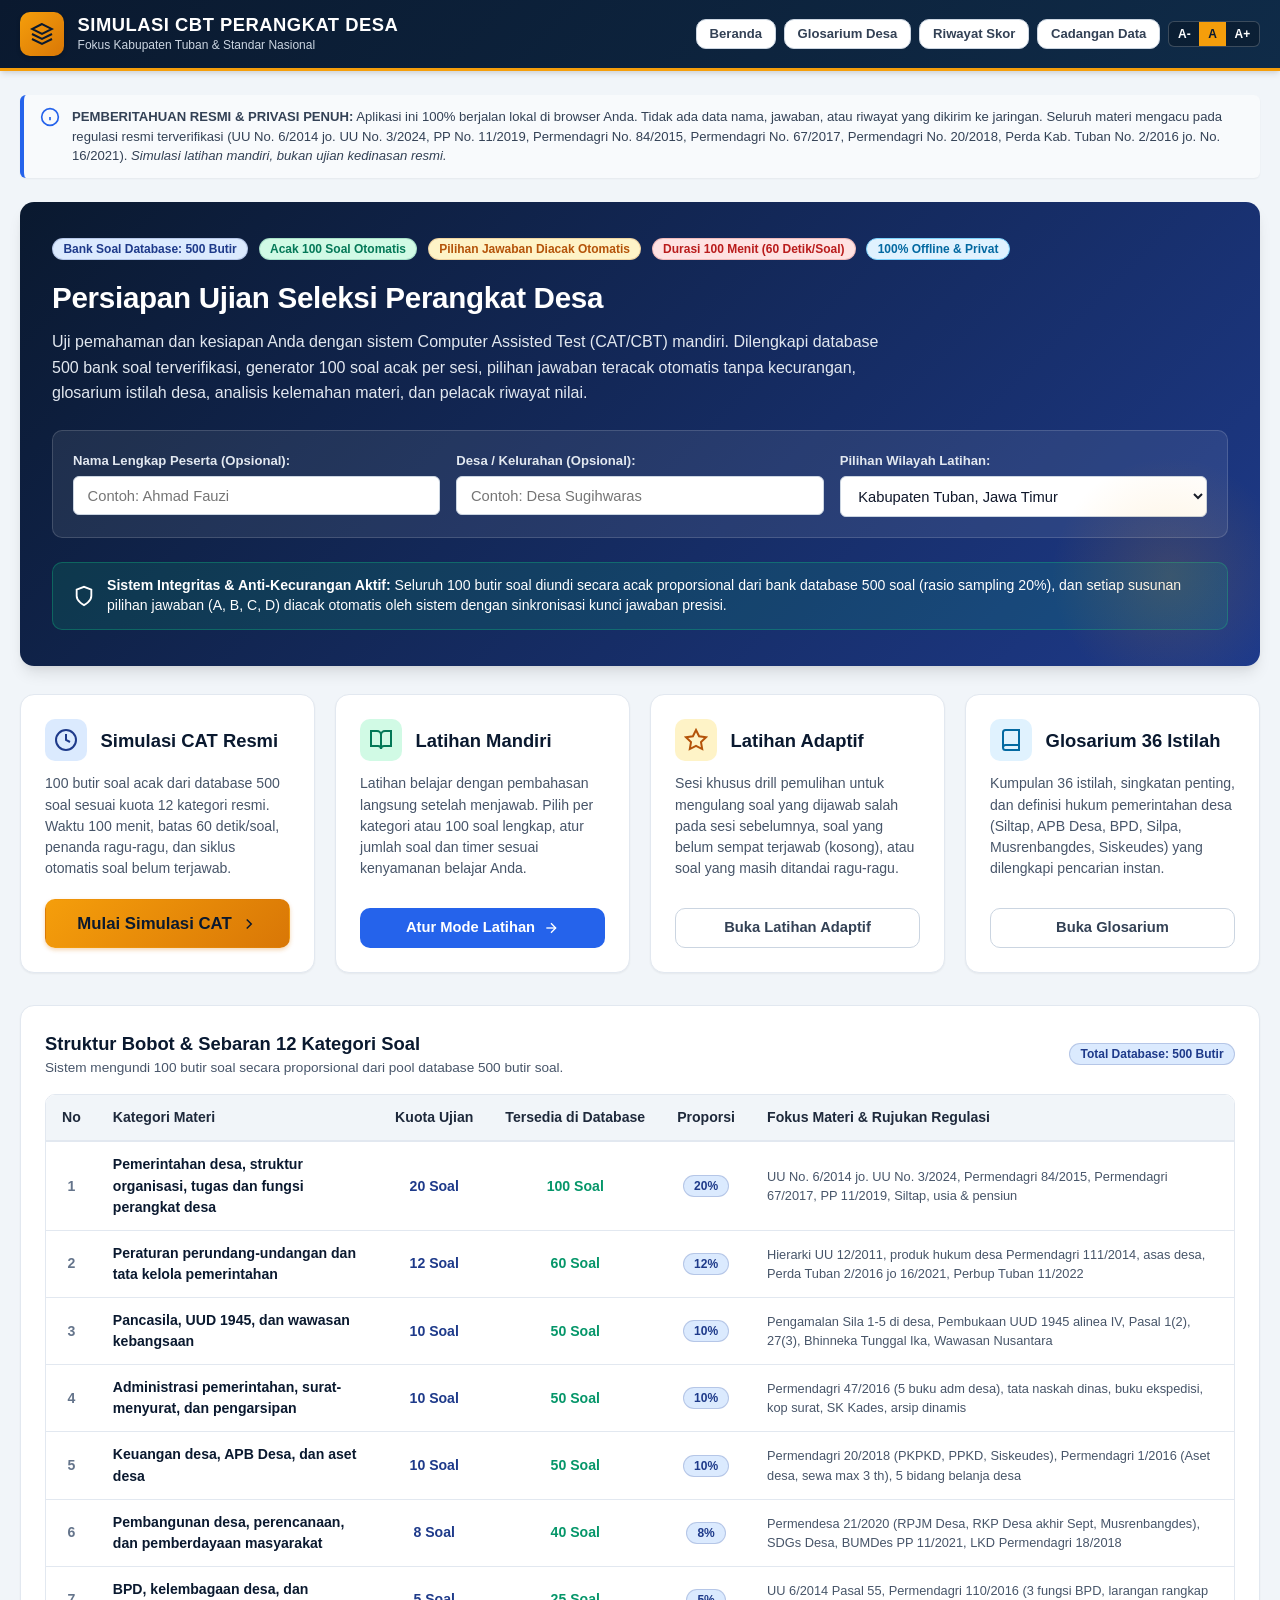
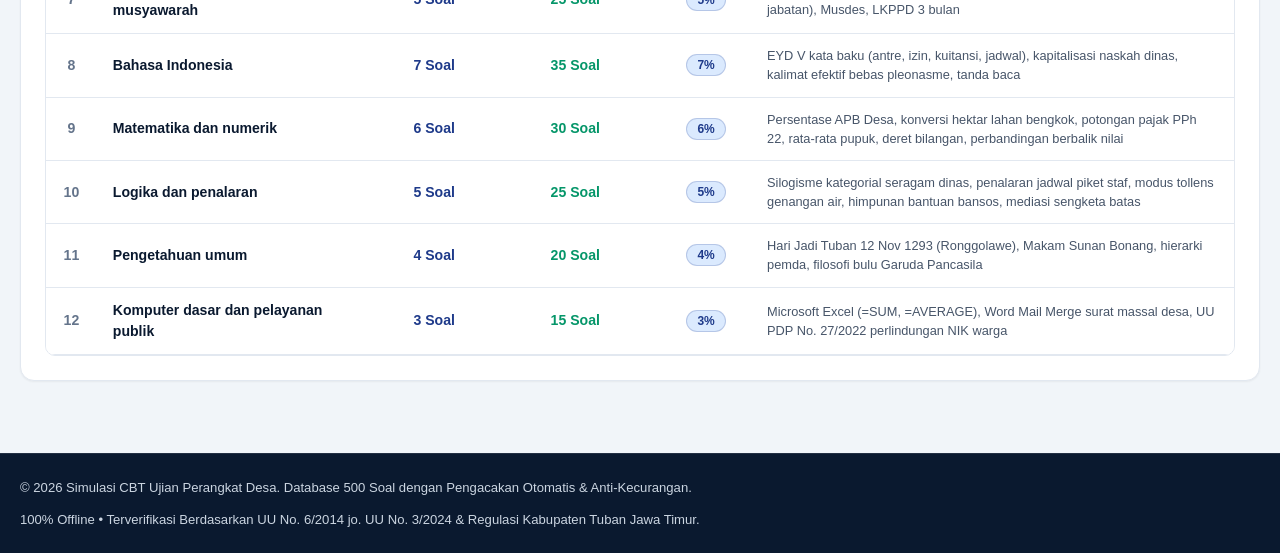
==== commit 7a07d051: "Add files via upload" ====
--- a/index.html
+++ b/index.html
@@ -4,7 +4,7 @@
   <meta charset="UTF-8">
   <meta name="viewport" content="width=device-width, initial-scale=1.0">
   <title>Simulasi Ujian Perangkat Desa | CBT Mandiri & Latihan Resmi</title>
-  <meta name="description" content="Aplikasi simulasi ujian perangkat desa lengkap dan profesional berbasis CBT untuk persiapan seleksi perangkat desa Kabupaten Tuban dan standar nasional. Database 300 soal, acak 100 soal otomatis tanpa kecurangan, pilihan jawaban acak, glosarium desa, analisis kelemahan, dan riwayat nilai.">
+  <meta name="description" content="Aplikasi simulasi ujian perangkat desa lengkap dan profesional berbasis CBT untuk persiapan seleksi perangkat desa Kabupaten Tuban dan standar nasional. Database 500 soal, acak 100 soal otomatis tanpa kecurangan, pilihan jawaban acak, glosarium desa, analisis kelemahan, dan riwayat nilai.">
   <meta name="author" content="Simulasi CBT Perangkat Desa">
   <style>
     /* ==========================================================================
@@ -1416,14 +1416,14 @@
     <section id="viewHome">
       <div class="hero-panel">
         <div class="hero-badge-row">
-          <span class="badge-pill badge-cat">Bank Soal Database: 300 Butir</span>
+          <span class="badge-pill badge-cat">Bank Soal Database: 500 Butir</span>
           <span class="badge-pill badge-diff-mudah">Acak 100 Soal Otomatis</span>
           <span class="badge-pill badge-diff-sedang">Pilihan Jawaban Diacak Otomatis</span>
           <span class="badge-pill badge-diff-sulit">Durasi 100 Menit (60 Detik/Soal)</span>
           <span class="badge-pill badge-verified">100% Offline & Privat</span>
         </div>
         <h2>Persiapan Ujian Seleksi Perangkat Desa</h2>
-        <p class="lead">Uji pemahaman dan kesiapan Anda dengan sistem Computer Assisted Test (CAT/CBT) mandiri. Dilengkapi database 300 bank soal terverifikasi, generator 100 soal acak per sesi, pilihan jawaban teracak otomatis tanpa kecurangan, glosarium istilah desa, analisis kelemahan materi, dan pelacak riwayat nilai.</p>
+        <p class="lead">Uji pemahaman dan kesiapan Anda dengan sistem Computer Assisted Test (CAT/CBT) mandiri. Dilengkapi database 500 bank soal terverifikasi, generator 100 soal acak per sesi, pilihan jawaban teracak otomatis tanpa kecurangan, glosarium istilah desa, analisis kelemahan materi, dan pelacak riwayat nilai.</p>
 
         <!-- Candidate Registration Box -->
         <div class="form-candidate-grid">
@@ -1450,7 +1450,7 @@
             <path d="M12 22s8-4 8-10V5l-8-3-8 3v7c0 6 8 10 8 10z"/>
           </svg>
           <div style="font-size:0.88rem; color:var(--white); line-height:1.4;">
-            <strong>Sistem Integritas & Anti-Kecurangan Aktif:</strong> Seluruh 100 butir soal diundi secara acak proporsional dari bank database 300 soal (rasio sampling 33%), dan setiap susunan pilihan jawaban (A, B, C, D) diacak otomatis oleh sistem dengan sinkronisasi kunci jawaban presisi.
+            <strong>Sistem Integritas & Anti-Kecurangan Aktif:</strong> Seluruh 100 butir soal diundi secara acak proporsional dari bank database 500 soal (rasio sampling 20%), dan setiap susunan pilihan jawaban (A, B, C, D) diacak otomatis oleh sistem dengan sinkronisasi kunci jawaban presisi.
           </div>
         </div>
       </div>
@@ -1465,7 +1465,7 @@
               </div>
               <h3>Simulasi CAT Resmi</h3>
             </div>
-            <p>100 butir soal acak dari database 300 soal sesuai kuota 12 kategori resmi. Waktu 100 menit, batas 60 detik/soal, penanda ragu-ragu, dan siklus otomatis soal belum terjawab.</p>
+            <p>100 butir soal acak dari database 500 soal sesuai kuota 12 kategori resmi. Waktu 100 menit, batas 60 detik/soal, penanda ragu-ragu, dan siklus otomatis soal belum terjawab.</p>
           </div>
           <button class="btn btn-gold btn-lg" onclick="CBTApp.confirmStartExam()">
             Mulai Simulasi CAT
@@ -1525,9 +1525,9 @@
         <div style="display:flex; justify-content:space-between; align-items:center; flex-wrap:wrap; gap:0.5rem; margin-bottom:1rem;">
           <div>
             <h3 style="font-size:1.15rem; font-weight:800; color:var(--primary-900);">Struktur Bobot & Sebaran 12 Kategori Soal</h3>
-            <p style="font-size:0.85rem; color:var(--slate-600);">Sistem mengundi 100 butir soal secara proporsional dari pool database 300 butir soal.</p>
+            <p style="font-size:0.85rem; color:var(--slate-600);">Sistem mengundi 100 butir soal secara proporsional dari pool database 500 butir soal.</p>
           </div>
-          <span class="badge-pill badge-cat">Total Database: 300 Butir</span>
+          <span class="badge-pill badge-cat">Total Database: 500 Butir</span>
         </div>
 
         <div class="table-container">
@@ -1561,7 +1561,7 @@
         <div class="form-group" style="margin-bottom:1.25rem;">
           <label for="practiceCategorySelect" style="color:var(--slate-800);">Pilih Kategori Materi:</label>
           <select id="practiceCategorySelect" class="form-control">
-            <option value="all">Semua Kategori (Database 300 Soal)</option>
+            <option value="all">Semua Kategori (Database 500 Soal)</option>
             <!-- Populated via JS -->
           </select>
         </div>
@@ -1932,7 +1932,7 @@
   <!-- Official Footer -->
   <footer class="civic-footer no-print" style="background:var(--primary-900); color:var(--slate-300); padding:1.5rem 1.25rem; font-size:0.82rem; border-top:1px solid rgba(255,255,255,0.1);">
     <div style="max-width:1300px; margin:0 auto; display:flex; justify-content:space-between; align-items:center; flex-wrap:wrap; gap:0.75rem;">
-      <p>© 2026 Simulasi CBT Ujian Perangkat Desa. Database 300 Soal dengan Pengacakan Otomatis & Anti-Kecurangan.</p>
+      <p>© 2026 Simulasi CBT Ujian Perangkat Desa. Database 500 Soal dengan Pengacakan Otomatis & Anti-Kecurangan.</p>
       <p>100% Offline • Terverifikasi Berdasarkan UU No. 6/2014 jo. UU No. 3/2024 & Regulasi Kabupaten Tuban Jawa Timur.</p>
     </div>
   </footer>
@@ -1946,7 +1946,7 @@
     <div class="modal-dialog">
       <h3 style="font-size:1.25rem; font-weight:800; color:var(--primary-900); margin-bottom:0.75rem;">Konfirmasi Mulai Simulasi CAT</h3>
       <p style="font-size:0.92rem; color:var(--slate-700); line-height:1.5; margin-bottom:1rem;">
-        Sistem akan mengambil <strong>100 butir soal secara proporsional dari database 300 soal</strong>, mengacak urutan soal dan susunan pilihan jawaban (A, B, C, D) secara otomatis tanpa celah kecurangan.<br><br>
+        Sistem akan mengambil <strong>100 butir soal secara proporsional dari database 500 soal</strong>, mengacak urutan soal dan susunan pilihan jawaban (A, B, C, D) secara otomatis tanpa celah kecurangan.<br><br>
         Waktu ujian: <strong>100 menit (6.000 detik)</strong> dengan batas maksimal <strong>60 detik</strong> per kunjungan soal.<br><br>
         <span style="color:var(--rose-600); font-weight:700;">Perhatian: Timer akan langsung berjalan setelah tombol ditekan.</span>
       </p>
@@ -2076,26 +2076,26 @@
        JAVASCRIPT APPLICATION ENGINE
        ====================================================================== -->
   <script>
-    // Master Database of 300 Questions
-    const MASTER_QUESTIONS = [{"id": 1, "number": 1, "category": "Pemerintahan desa, struktur organisasi, tugas dan fungsi perangkat desa", "difficulty": "mudah", "question": "Berdasarkan Undang-Undang Nomor 6 Tahun 2014 tentang Desa, kedudukan Perangkat Desa adalah sebagai...", "options": ["Lembaga perwakilan aspirasi masyarakat desa yang mengawasi kinerja kepala desa", "Unsur pembantu Kepala Desa dalam melaksanakan tugas dan kewenangannya", "Badan independen yang ditunjuk bupati untuk mengelola keuangan desa", "Unsur pelaksana teknis daerah yang berkedudukan di bawah koordinasi camat"], "answer": 1, "explanation": "Berdasarkan Pasal 48 UU No. 6 Tahun 2014 tentang Desa jo. Permendagri No. 84 Tahun 2015, Perangkat Desa bertugas membantu Kepala Desa dalam melaksanakan tugas dan kewenangannya serta bertanggung jawab kepada Kepala Desa.", "source": "UU No. 6 Tahun 2014 tentang Desa Pasal 48; Permendagri No. 84 Tahun 2015", "sourceType": "regulasi"}, {"id": 2, "number": 2, "category": "Pemerintahan desa, struktur organisasi, tugas dan fungsi perangkat desa", "difficulty": "mudah", "question": "Susunan organisasi Perangkat Desa menurut Permendagri Nomor 84 Tahun 2015 terdiri atas...", "options": ["Sekretariat Desa, Pelaksana Teknis, dan Pelaksana Kewilayahan", "Badan Permusyawaratan Desa, Lembaga Pemberdayaan Masyarakat, dan RT/RW", "Sekretaris Desa, Bendahara Desa, dan Pengawas Internal Desa", "Kepala Urusan, Kepala Seksi, dan Satuan Tugas Perlindungan Masyarakat"], "answer": 0, "explanation": "Pasal 2 Permendagri No. 84 Tahun 2015 tentang Susunan Organisasi dan Tata Kerja Pemerintah Desa menegaskan bahwa Perangkat Desa terdiri atas Sekretariat Desa, Pelaksana Teknis, dan Pelaksana Kewilayahan.", "source": "Permendagri No. 84 Tahun 2015 tentang SOTK Pemerintah Desa Pasal 2", "sourceType": "regulasi"}, {"id": 3, "number": 3, "category": "Pemerintahan desa, struktur organisasi, tugas dan fungsi perangkat desa", "difficulty": "sedang", "question": "Sekretariat Desa dipimpin oleh Sekretaris Desa. Manakah di antara tugas berikut yang merupakan tugas pokok Sekretaris Desa?", "options": ["Menetapkan peraturan desa bersama Badan Permusyawaratan Desa", "Membantu Kepala Desa dalam bidang administrasi pemerintahan dan mengoordinasikan pelaksana teknis", "Melaksanakan pembinaan ketenteraman dan ketertiban langsung di tingkat dusun", "Menjabat sebagai pemegang kekuasaan tunggal pengelolaan keuangan desa"], "answer": 1, "explanation": "Berdasarkan Pasal 7 Permendagri No. 84 Tahun 2015, Sekretaris Desa bertugas membantu Kepala Desa dalam bidang administrasi pemerintahan, mengoordinasikan penyusunan kebijakan, dan mengoordinasikan tugas perangkat desa lainnya.", "source": "Permendagri No. 84 Tahun 2015 Pasal 7", "sourceType": "regulasi"}, {"id": 4, "number": 4, "category": "Pemerintahan desa, struktur organisasi, tugas dan fungsi perangkat desa", "difficulty": "sedang", "question": "Berdasarkan Permendagri Nomor 84 Tahun 2015, jabatan Kepala Urusan (Kaur) berada di bawah Sekretariat Desa. Urusan apa sajakah yang dapat dibentuk paling banyak dalam struktur Sekretariat Desa?", "options": ["Urusan Pemerintahan, Urusan Pembangunan, dan Urusan Kesejahteraan", "Urusan Tata Usaha dan Umum, Urusan Keuangan, dan Urusan Perencanaan", "Urusan Keamanan, Urusan Perekonomian, dan Urusan Pelayanan", "Urusan Logistik, Urusan Kepegawaian, dan Urusan Kebudayaan"], "answer": 1, "explanation": "Pasal 8 Permendagri No. 84 Tahun 2015 mengatur bahwa Kaur berkedudukan sebagai unsur staf sekretariat yang membidangi paling banyak 3 urusan: Tata Usaha dan Umum, Keuangan, serta Perencanaan.", "source": "Permendagri No. 84 Tahun 2015 Pasal 8", "sourceType": "regulasi"}, {"id": 5, "number": 5, "category": "Pemerintahan desa, struktur organisasi, tugas dan fungsi perangkat desa", "difficulty": "sedang", "question": "Kepala Seksi (Kasi) berkedudukan sebagai unsur pelaksana teknis operasional. Nomenklatur Kepala Seksi yang diatur dalam regulasi SOTK Pemerintah Desa paling banyak terdiri dari...", "options": ["Seksi Pemerintahan, Seksi Kesejahteraan, dan Seksi Pelayanan", "Seksi Ketertiban, Seksi Pembangunan, dan Seksi Pengawasan", "Seksi Pendapatan, Seksi Anggaran, dan Seksi Keuangan", "Seksi Pemuda, Seksi Olahraga, dan Seksi Keagamaan"], "answer": 0, "explanation": "Pasal 9 Permendagri No. 84 Tahun 2015 menetapkan bahwa Kepala Seksi paling banyak terdiri atas 3 seksi, yaitu Seksi Pemerintahan, Seksi Kesejahteraan, dan Seksi Pelayanan.", "source": "Permendagri No. 84 Tahun 2015 Pasal 9", "sourceType": "regulasi"}, {"id": 6, "number": 6, "category": "Pemerintahan desa, struktur organisasi, tugas dan fungsi perangkat desa", "difficulty": "mudah", "question": "Unsur Pelaksana Kewilayahan dalam struktur pemerintah desa dipimpin oleh...", "options": ["Ketua RT yang dipilih secara bergantian", "Kepala Dusun atau sebutan lain sesuai kearifan lokal", "Camat melalui penunjukan surat tugas kedinasan", "Ketua Lembaga Pemberdayaan Masyarakat Desa (LPMD)"], "answer": 1, "explanation": "Pasal 10 Permendagri No. 84 Tahun 2015 menyebutkan bahwa Pelaksana Kewilayahan merupakan unsur pembantu Kepala Desa sebagai satuan tugas kewilayahan yang dipimpin oleh Kepala Dusun atau sebutan lain.", "source": "Permendagri No. 84 Tahun 2015 Pasal 10", "sourceType": "regulasi"}, {"id": 7, "number": 7, "category": "Pemerintahan desa, struktur organisasi, tugas dan fungsi perangkat desa", "difficulty": "sedang", "question": "Berdasarkan Permendagri No. 83 Tahun 2015 jo. Permendagri No. 67 Tahun 2017 serta Perda Kabupaten Tuban No. 2 Tahun 2016 jo. No. 16 Tahun 2021, batasan usia bagi calon perangkat desa pada saat mendaftar adalah...", "options": ["Paling rendah 18 tahun dan paling tinggi 35 tahun", "Paling rendah 20 tahun dan paling tinggi 42 tahun", "Paling rendah 21 tahun dan paling tinggi 45 tahun", "Paling rendah 25 tahun dan paling tinggi 50 tahun"], "answer": 1, "explanation": "Persyaratan umum perangkat desa menurut Permendagri No. 67/2017 Pasal 2 ayat (2) huruf b dan Perda Kab. Tuban No. 2/2016 jo. No. 16/2021 adalah berusia 20 (dua puluh) tahun sampai dengan 42 (empat puluh dua) tahun pada saat pendaftaran.", "source": "Permendagri No. 67 Tahun 2017 Pasal 2 ayat (2); Perda Kab. Tuban No. 2 Tahun 2016 jo. No. 16 Tahun 2021", "sourceType": "regulasi"}, {"id": 8, "number": 8, "category": "Pemerintahan desa, struktur organisasi, tugas dan fungsi perangkat desa", "difficulty": "mudah", "question": "Syarat tingkat pendidikan formal paling rendah yang harus dipenuhi oleh calon Perangkat Desa adalah...", "options": ["Sekolah Dasar (SD) atau sederajat", "Sekolah Menengah Pertama (SMP) atau sederajat", "Sekolah Menengah Umum (SMU) atau sederajat", "Diploma Tiga (D3) atau Sarjana (S1)"], "answer": 2, "explanation": "Berdasarkan Pasal 50 UU No. 6 Tahun 2014 jo. Permendagri No. 67 Tahun 2017, salah satu syarat umum perangkat desa adalah berpendidikan paling rendah Sekolah Menengah Umum (SMU) atau yang sederajat.", "source": "UU No. 6 Tahun 2014 Pasal 50; Permendagri No. 67 Tahun 2017", "sourceType": "regulasi"}, {"id": 9, "number": 9, "category": "Pemerintahan desa, struktur organisasi, tugas dan fungsi perangkat desa", "difficulty": "mudah", "question": "Perangkat Desa berhenti karena purnatugas (pensiun) apabila telah genap mencapai usia...", "options": ["55 tahun", "58 tahun", "60 tahun", "65 tahun"], "answer": 2, "explanation": "Menurut Pasal 5 ayat (2) huruf b Permendagri No. 67 Tahun 2017, perangkat desa diberhentikan karena telah berusia genap 60 (enam puluh) tahun.", "source": "Permendagri No. 67 Tahun 2017 Pasal 5 ayat (2) huruf b", "sourceType": "regulasi"}, {"id": 10, "number": 10, "category": "Pemerintahan desa, struktur organisasi, tugas dan fungsi perangkat desa", "difficulty": "sedang", "question": "Dalam mekanisme penjaringan dan penyaringan calon Perangkat Desa, pembentukan Tim Pelaksana Pengangkatan Perangkat Desa dilakukan oleh...", "options": ["Bupati atas usul Camat", "Kepala Desa setelah berkonsultasi dengan Camat", "Ketua BPD bersama tokoh masyarakat", "Dinas Pemberdayaan Masyarakat dan Desa Kabupaten"], "answer": 1, "explanation": "Sesuai regulasi Permendagri No. 83/2015 jo. 67/2017 serta Perbup Tuban No. 30/2017 jo. Perbup No. 11/2022, Kepala Desa membentuk Tim Pengangkatan/Penjaringan dan Penyaringan Perangkat Desa yang ditetapkan dengan Keputusan Kepala Desa.", "source": "Permendagri No. 83 Tahun 2015 Pasal 4; Perbup Tuban No. 30 Tahun 2017 jo. Perbup No. 11 Tahun 2022", "sourceType": "regulasi"}, {"id": 11, "number": 11, "category": "Pemerintahan desa, struktur organisasi, tugas dan fungsi perangkat desa", "difficulty": "sulit", "question": "Setelah menerima permohonan konsultasi tertulis mengenai calon perangkat desa dari Kepala Desa, Camat wajib menerbitkan rekomendasi tertulis paling lambat dalam waktu...", "options": ["3 (tiga) hari kerja", "7 (tujuh) hari kerja", "14 (empat belas) hari kalender", "30 (tiga puluh) hari kalender"], "answer": 1, "explanation": "Berdasarkan Permendagri No. 67 Tahun 2017 Pasal 4 ayat (4), Camat atau pejabat lain yang ditunjuk memberikan rekomendasi tertulis paling lambat 7 (tujuh) hari kerja sejak diterimanya surat permohonan konsultasi dari Kepala Desa.", "source": "Permendagri No. 67 Tahun 2017 Pasal 4 ayat (4)", "sourceType": "regulasi"}, {"id": 12, "number": 12, "category": "Pemerintahan desa, struktur organisasi, tugas dan fungsi perangkat desa", "difficulty": "mudah", "question": "Pejabat yang berwenang melantik dan menerbitkan Surat Keputusan (SK) pengangkatan Perangkat Desa adalah...", "options": ["Camat setempat atas nama Bupati", "Kepala Desa yang bersangkutan", "Ketua Badan Permusyawaratan Desa (BPD)", "Kepala Dinas Pemberdayaan Masyarakat dan Desa Kabupaten"], "answer": 1, "explanation": "Perangkat Desa diangkat oleh Kepala Desa melalui Surat Keputusan (SK) Kepala Desa setelah mendapat rekomendasi tertulis dari Camat, dan dilantik langsung oleh Kepala Desa.", "source": "UU No. 6 Tahun 2014 Pasal 49; Permendagri No. 83 Tahun 2015 jo. Permendagri No. 67 Tahun 2017", "sourceType": "regulasi"}, {"id": 13, "number": 13, "category": "Pemerintahan desa, struktur organisasi, tugas dan fungsi perangkat desa", "difficulty": "sulit", "question": "Perangkat Desa diberhentikan sementara oleh Kepala Desa apabila...", "options": ["Mendapatkan teguran lisan satu kali karena terlambat datang apel", "Ditetapkan sebagai tersangka tindak pidana korupsi, terorisme, makar, atau tindak pidana berancaman penjara minimal 5 tahun", "Mengambil cuti melahirkan atau cuti tahunan dengan izin resmi", "Mengalami perbedaan pendapat dalam musyawarah bersama anggota BPD"], "answer": 1, "explanation": "Berdasarkan Permendagri No. 67 Tahun 2017 Pasal 6, Perangkat Desa diberhentikan sementara apabila ditetapkan sebagai tersangka tindak pidana korupsi, terorisme, makar, tindak pidana terhadap keamanan negara, atau tindak pidana yang diancam pidana penjara paling singkat 5 tahun.", "source": "Permendagri No. 67 Tahun 2017 Pasal 6 ayat (1)", "sourceType": "regulasi"}, {"id": 14, "number": 14, "category": "Pemerintahan desa, struktur organisasi, tugas dan fungsi perangkat desa", "difficulty": "sedang", "question": "Berikut ini yang BUKAN merupakan alasan pemberhentian Perangkat Desa menurut peraturan perundang-undangan adalah...", "options": ["Perangkat desa meninggal dunia", "Perangkat desa mengundurkan diri atas permintaan sendiri secara tertulis", "Kepala Desa berganti kepemimpinan setelah pemilihan kepala desa serentak", "Perangkat desa telah mencapai usia genap 60 (enam puluh) tahun"], "answer": 2, "explanation": "Pergantian Kepala Desa TIDAK BOLEH menjadi alasan memberhentikan perangkat desa. Masa jabatan perangkat desa bersifat tetap sampai usia 60 tahun sepanjang tidak melanggar larangan dan memenuhi syarat regulasi.", "source": "Permendagri No. 83 Tahun 2015 jo. Permendagri No. 67 Tahun 2017 Pasal 5", "sourceType": "regulasi"}, {"id": 15, "number": 15, "category": "Pemerintahan desa, struktur organisasi, tugas dan fungsi perangkat desa", "difficulty": "sedang", "question": "Perangkat Desa dilarang merangkap jabatan sebagai...", "options": ["Ketua Karang Taruna tingkat RW", "Anggota DPR, DPD, DPRD, atau jabatan lain yang ditentukan oleh peraturan perundang-undangan", "Anggota kelompok pengajian atau takmir masjid desa", "Ketua kelompok tani di desanya sendiri"], "answer": 1, "explanation": "Pasal 51 UU No. 6 Tahun 2014 melarang perangkat desa merangkap jabatan sebagai anggota DPR, DPD, DPRD, pengurus partai politik, advokat, atau jabatan lain yang dilarang peraturan perundang-undangan.", "source": "UU No. 6 Tahun 2014 Pasal 51 huruf f dan g", "sourceType": "regulasi"}, {"id": 16, "number": 16, "category": "Pemerintahan desa, struktur organisasi, tugas dan fungsi perangkat desa", "difficulty": "sulit", "question": "Berdasarkan Peraturan Pemerintah (PP) Nomor 11 Tahun 2019, ketentuan besaran penghasilan tetap (Siltap) Sekretaris Desa paling sedikit adalah...", "options": ["70% dari penghasilan tetap Kepala Desa", "80% dari penghasilan tetap Kepala Desa", "90% dari penghasilan tetap Kepala Desa", "Sama persis 100% dengan penghasilan tetap Kepala Desa"], "answer": 2, "explanation": "Pasal 81 ayat (2) huruf b PP No. 11 Tahun 2019 menetapkan besaran penghasilan tetap Sekretaris Desa paling sedikit Rp2.224.420,00 atau setara 90% dari penghasilan tetap Kepala Desa.", "source": "Peraturan Pemerintah No. 11 Tahun 2019 Pasal 81 ayat (2) huruf b", "sourceType": "regulasi"}, {"id": 17, "number": 17, "category": "Pemerintahan desa, struktur organisasi, tugas dan fungsi perangkat desa", "difficulty": "sedang", "question": "Selain penghasilan tetap (Siltap), hak yang sah diterima oleh Perangkat Desa menurut regulasi yang berlaku adalah...", "options": ["Dividen saham perusahaan swasta daerah secara pribadi", "Jaminan kesehatan, jaminan ketenagakerjaan, serta tunjangan dan penerimaan lain yang sah sesuai APB Desa", "Persentase komisi tunai langsung dari setiap penerbitan surat pengantar warga", "Uang pelicin dari rekanan pemenang proyek pembangunan fisik desa"], "answer": 1, "explanation": "Sesuai PP No. 43/2014 jo. PP No. 11/2019, selain Siltap, Kepala Desa dan Perangkat Desa berhak memperoleh jaminan kesehatan, jaminan ketenagakerjaan, serta tunjangan dan penerimaan sah lainnya yang dialokasikan dalam APB Desa.", "source": "PP No. 11 Tahun 2019 jo. Permendagri No. 20 Tahun 2018", "sourceType": "regulasi"}, {"id": 18, "number": 18, "category": "Pemerintahan desa, struktur organisasi, tugas dan fungsi perangkat desa", "difficulty": "sedang", "question": "Berdasarkan Undang-Undang Nomor 3 Tahun 2024 tentang Perubahan Kedua atas UU No. 6 Tahun 2014 tentang Desa, masa jabatan Kepala Desa adalah...", "options": ["5 (lima) tahun dan dapat menjabat paling banyak 3 (tiga) kali masa jabatan", "6 (enam) tahun dan dapat menjabat paling banyak 3 (tiga) kali masa jabatan", "8 (delapan) tahun dan dapat menjabat paling banyak 2 (dua) kali masa jabatan", "9 (sembilan) tahun dan hanya dapat menjabat 1 (satu) kali masa jabatan"], "answer": 2, "explanation": "Pasal 39 UU No. 3 Tahun 2024 mengubah masa jabatan Kepala Desa menjadi 8 (delapan) tahun terhitung sejak tanggal pelantikan dan dapat menjabat paling banyak 2 (dua) kali masa jabatan secara berturut-turut atau tidak berturut-turut.", "source": "Undang-Undang Nomor 3 Tahun 2024 Pasal 39", "sourceType": "regulasi"}, {"id": 19, "number": 19, "category": "Pemerintahan desa, struktur organisasi, tugas dan fungsi perangkat desa", "difficulty": "mudah", "question": "Dalam pelaksanaan tugas sehari-hari, Perangkat Desa bertanggung jawab secara hierarki kepada...", "options": ["Ketua Badan Permusyawaratan Desa (BPD)", "Kepala Desa", "Camat melalui Sekretaris Camat", "Inspektorat Pembantu Daerah Kabupaten"], "answer": 1, "explanation": "Sesuai Pasal 48 UU No. 6 Tahun 2014, Perangkat Desa bertugas membantu Kepala Desa dan dalam pelaksanaan tugas serta kewenangannya bertanggung jawab kepada Kepala Desa.", "source": "UU No. 6 Tahun 2014 Pasal 48", "sourceType": "regulasi"}, {"id": 20, "number": 20, "category": "Pemerintahan desa, struktur organisasi, tugas dan fungsi perangkat desa", "difficulty": "sedang", "question": "Urutan penjatuhan sanksi administratif bagi Perangkat Desa yang melanggar kewajiban kedinasan menurut Permendagri No. 67 Tahun 2017 adalah...", "options": ["Pemberhentian langsung tanpa proses klarifikasi", "Teguran lisan, teguran tertulis, pemberhentian sementara, lalu pemberhentian tetap", "Denda pemotongan gaji seketika lalu pengusiran dari wilayah desa", "Pemberhentian sementara selama 1 tahun tanpa surat peringatan"], "answer": 1, "explanation": "Berdasarkan Permendagri No. 67 Tahun 2017 Pasal 7, sanksi administratif dikenakan secara bertahap: teguran lisan, teguran tertulis, pemberhentian sementara, dan dilanjutkan pemberhentian tetap bila tidak memperbaiki pelanggaran.", "source": "Permendagri No. 67 Tahun 2017 Pasal 7", "sourceType": "regulasi"}, {"id": 21, "number": 21, "category": "Peraturan perundang-undangan dan tata kelola pemerintahan", "difficulty": "mudah", "question": "Hierarki Peraturan Perundang-undangan di Indonesia berdasarkan Pasal 7 ayat (1) UU Nomor 12 Tahun 2011 jo. UU Nomor 13 Tahun 2022 menempatkan urutan dari yang tertinggi ke terendah sebagai...", "options": ["UUD 1945, Ketetapan MPR, UU/Perppu, PP, Perpres, Perda Provinsi, Perda Kabupaten/Kota", "UUD 1945, UU/Perppu, Ketetapan MPR, Perpres, PP, Perda Kabupaten/Kota, Perda Provinsi", "UUD 1945, Tap MPR, Perpres, PP, UU, Peraturan Desa, Perda Kabupaten/Kota", "Pancasila, UUD 1945, UU Desa, Peraturan Menteri Dalam Negeri, Peraturan Bupati"], "answer": 0, "explanation": "Pasal 7 ayat (1) UU No. 12 Tahun 2011 secara tegas mengatur urutan hierarki: UUD 1945, Ketetapan MPR, UU/Peraturan Pemerintah Pengganti UU, Peraturan Pemerintah, Peraturan Presiden, Perda Provinsi, dan Perda Kabupaten/Kota.", "source": "UU No. 12 Tahun 2011 Pasal 7 ayat (1) jo. UU No. 13 Tahun 2022", "sourceType": "regulasi"}, {"id": 22, "number": 22, "category": "Peraturan perundang-undangan dan tata kelola pemerintahan", "difficulty": "sedang", "question": "Bagaimanakah kedudukan Peraturan Desa (Perdes) dalam sistem hukum peraturan perundang-undangan Indonesia?", "options": ["Tidak diakui sebagai norma hukum mengikat karena berada di bawah Peraturan Daerah", "Diakui keberadaannya dan berkekuatan hukum mengikat sepanjang diperintahkan oleh peraturan lebih tinggi atau dibentuk berdasarkan kewenangan desa", "Hanya berlaku sebagai norma kesusilaan internal dan adat istiadat tanpa sanksi formal", "Bisa mengesampingkan dan membatalkan Peraturan Daerah Kabupaten bila terjadi pertentangan norma"], "answer": 1, "explanation": "Berdasarkan Pasal 8 UU No. 12 Tahun 2011, Peraturan Desa termasuk jenis peraturan perundang-undangan yang diakui keberadaannya dan mempunyai kekuatan hukum mengikat sepanjang diperintahkan oleh Peraturan Perundang-undangan yang lebih tinggi atau dibentuk berdasarkan kewenangan.", "source": "UU No. 12 Tahun 2011 Pasal 8; UU No. 6 Tahun 2014", "sourceType": "regulasi"}, {"id": 23, "number": 23, "category": "Peraturan perundang-undangan dan tata kelola pemerintahan", "difficulty": "sedang", "question": "Menurut Permendagri Nomor 111 Tahun 2014, jenis produk hukum yang ditetapkan di tingkat desa terdiri atas...", "options": ["Undang-Undang Desa, Peraturan Menteri Desa, dan Surat Edaran Camat", "Peraturan Desa (Perdes), Peraturan Kepala Desa (Perkades), dan Peraturan Bersama Kepala Desa (Permakades)", "Keputusan Dusun, Instruksi RT, dan Maklumat RW", "Perda Khusus Desa, Surat Penetapan BPD, dan Dokumen Musyawarah"], "answer": 1, "explanation": "Pasal 2 Permendagri No. 111 Tahun 2014 tentang Pedoman Teknis Peraturan di Desa menyebutkan jenis peraturan di desa terdiri atas: Peraturan Desa, Peraturan Kepala Desa, dan Peraturan Bersama Kepala Desa.", "source": "Permendagri No. 111 Tahun 2014 Pasal 2", "sourceType": "regulasi"}, {"id": 24, "number": 24, "category": "Peraturan perundang-undangan dan tata kelola pemerintahan", "difficulty": "sedang", "question": "Rancangan Peraturan Desa (Ranperdes) yang diprakarsai oleh Kepala Desa atau BPD wajib dibahas dan disepakati bersama oleh...", "options": ["Kepala Desa dan BPD dalam musyawarah bersama", "Camat dan Kepala Bagian Hukum Setda Kabupaten", "Sekretaris Desa dan seluruh Ketua RT", "Pendamping Desa dan Badan Usaha Milik Desa"], "answer": 0, "explanation": "Pasal 69 UU No. 6 Tahun 2014 menyatakan bahwa Peraturan Desa dibahas dan disepakati bersama oleh Kepala Desa dan Badan Permusyawaratan Desa (BPD).", "source": "UU No. 6 Tahun 2014 Pasal 69; Permendagri No. 111 Tahun 2014", "sourceType": "regulasi"}, {"id": 25, "number": 25, "category": "Peraturan perundang-undangan dan tata kelola pemerintahan", "difficulty": "sulit", "question": "Pengundangan Peraturan Desa agar memiliki kekuatan mengikat masyarakat dilakukan oleh...", "options": ["Ketua BPD dalam Notula Rapat Paripurna Desa", "Sekretaris Desa dalam Lembaran Desa", "Kepala Bagian Hukum Kabupaten dalam Berita Daerah", "Camat dalam Warta Kecamatan"], "answer": 1, "explanation": "Berdasarkan Permendagri No. 111 Tahun 2014 Pasal 21, Peraturan Desa diundangkan oleh Sekretaris Desa dalam Lembaran Desa, sedangkan Peraturan Kepala Desa dan Peraturan Bersama Kepala Desa diundangkan dalam Berita Desa.", "source": "Permendagri No. 111 Tahun 2014 Pasal 21", "sourceType": "regulasi"}, {"id": 26, "number": 26, "category": "Peraturan perundang-undangan dan tata kelola pemerintahan", "difficulty": "sulit", "question": "Rancangan Peraturan Desa manakah yang wajib disampaikan kepada Bupati melalui Camat untuk dievaluasi sebelum ditetapkan?", "options": ["Ranperdes tentang pembentukan panitia peringatan HUT RI", "Ranperdes tentang APB Desa, Pungutan Desa, Tata Ruang, dan SOTK Pemerintah Desa", "Ranperdes tentang jadwal kerja bakti kebersihan lingkungan RT", "Ranperdes tentang pengesahan kelompok arisan ibu-ibu desa"], "answer": 1, "explanation": "Permendagri No. 111 Tahun 2014 mengatur bahwa Rancangan Perdes tentang APB Desa, pungutan, tata ruang, dan organisasi pemerintah desa yang telah disepakati bersama BPD wajib dievaluasi oleh bupati/walikota sebelum ditetapkan.", "source": "Permendagri No. 111 Tahun 2014 Pasal 24", "sourceType": "regulasi"}, {"id": 27, "number": 27, "category": "Peraturan perundang-undangan dan tata kelola pemerintahan", "difficulty": "sedang", "question": "Asas penyelenggaraan pemerintahan desa yang mengutamakan landasan peraturan perundang-undangan dan keadilan dalam setiap kebijakan pemerintah desa disebut asas...", "options": ["Kepastian Hukum", "Kearifan Lokal", "Akuntabilitas", "Profesionalitas"], "answer": 0, "explanation": "Sesuai penjelasan Pasal 24 UU No. 6 Tahun 2014, Asas Kepastian Hukum adalah asas dalam negara hukum yang mengutamakan landasan ketentuan peraturan perundang-undangan dan keadilan dalam setiap kebijakan penyelenggara pemerintahan desa.", "source": "UU No. 6 Tahun 2014 Pasal 24 huruf a", "sourceType": "regulasi"}, {"id": 28, "number": 28, "category": "Peraturan perundang-undangan dan tata kelola pemerintahan", "difficulty": "sedang", "question": "Peraturan Daerah Kabupaten Tuban yang menjadi payung hukum utama mengenai pengangkatan dan pemberhentian Perangkat Desa adalah...", "options": ["Perda Kabupaten Tuban Nomor 2 Tahun 2016 jo. Perda Nomor 16 Tahun 2021", "Perda Kabupaten Tuban Nomor 5 Tahun 2010 tentang Pemilihan Kepala Daerah", "Perda Kabupaten Tuban Nomor 1 Tahun 2014 tentang Pengelolaan Sampah", "Perda Kabupaten Tuban Nomor 12 Tahun 2023 tentang Pajak Daerah"], "answer": 0, "explanation": "Regulasi resmi Perangkat Desa di Kabupaten Tuban berpijak pada Peraturan Daerah Kabupaten Tuban Nomor 2 Tahun 2016 tentang Perangkat Desa yang kemudian diubah dengan Peraturan Daerah Nomor 16 Tahun 2021.", "source": "JDIH Kabupaten Tuban: Perda Kab. Tuban No. 2 Tahun 2016 jo. Perda No. 16 Tahun 2021", "sourceType": "regulasi"}, {"id": 29, "number": 29, "category": "Peraturan perundang-undangan dan tata kelola pemerintahan", "difficulty": "sulit", "question": "Peraturan Bupati Tuban yang mengatur tata cara teknis pelaksanaan seleksi perangkat desa mencakup Perbup No. 30 Tahun 2017 yang telah diubah dengan...", "options": ["Perbup Tuban Nomor 41 Tahun 2019, Perbup Nomor 11 Tahun 2022, dan Perbup Nomor 30 Tahun 2023", "Perbup Tuban Nomor 88 Tahun 2020 tentang Penanggulangan Bencana", "Perbup Tuban Nomor 3 Tahun 2015 tentang Tata Kelola Perusahaan Daerah", "Perbup Tuban Nomor 99 Tahun 2024 tentang Retribusi Pasar Tradisional"], "answer": 0, "explanation": "Petunjuk teknis seleksi perangkat desa di Tuban diatur dalam Perbup Tuban No. 30 Tahun 2017 yang mengalami perubahan melalui Perbup No. 41 Tahun 2019, Perbup No. 11 Tahun 2022, dan Perbup No. 30 Tahun 2023.", "source": "JDIH Kabupaten Tuban: Perbup Tuban No. 30/2017, No. 41/2019, No. 11/2022, No. 30/2023", "sourceType": "regulasi"}, {"id": 30, "number": 30, "category": "Peraturan perundang-undangan dan tata kelola pemerintahan", "difficulty": "sulit", "question": "Berdasarkan Perbup Tuban Nomor 11 Tahun 2022, pembagian komponen dan bobot nilai dalam seleksi ujian perangkat desa di Kabupaten Tuban terdiri atas...", "options": ["Ujian Tertulis bobot 75% (125 soal) dan Ujian Praktik Komputer bobot 25% (10 soal)", "Ujian Tertulis bobot 50% dan Wawancara Kepala Desa bobot 50%", "Ujian Tertulis bobot 90% dan Tes Fisik Jasmani bobot 10%", "Ujian Psikotes bobot 60% dan Wawancara Tokoh Masyarakat bobot 40%"], "answer": 0, "explanation": "Perbup Tuban No. 11 Tahun 2022 mengatur bahwa ujian seleksi terdiri atas ujian tertulis (125 soal pilihan ganda berbobot 75%) dan ujian praktik komputer (10 soal/aspek praktik berbobot 25%).", "source": "Perbup Tuban No. 11 Tahun 2022 tentang Perubahan Kedua Atas Perbup No. 30 Tahun 2017", "sourceType": "regulasi"}, {"id": 31, "number": 31, "category": "Peraturan perundang-undangan dan tata kelola pemerintahan", "difficulty": "sedang", "question": "Dua pilar asas utama yang melandasi kewenangan desa dalam UU Nomor 6 Tahun 2014 adalah...", "options": ["Asas Sentralisasi dan Asas Dekonsentrasi", "Asas Rekognisi (pengakuan hak asal-usul) dan Asas Subsidiaritas (penetapan kewenangan berskala lokal)", "Asas Efisiensi Anggaran dan Asas Profitabilitas Usaha", "Asas Monarki Terbatas dan Asas Primus Inter Pares"], "answer": 1, "explanation": "Pasal 3 UU No. 6 Tahun 2014 menegaskan asas Rekognisi (pengakuan hak asal usul) dan Subsidiaritas (penetapan kewenangan berskala lokal dan pengambilan keputusan lokal untuk kepentingan masyarakat desa).", "source": "UU No. 6 Tahun 2014 Pasal 3 huruf a dan b", "sourceType": "regulasi"}, {"id": 32, "number": 32, "category": "Peraturan perundang-undangan dan tata kelola pemerintahan", "difficulty": "sedang", "question": "Berdasarkan Peraturan Komisi Informasi (Perki) Nomor 1 Tahun 2018 tentang Standar Layanan Informasi Publik Desa, dokumen APB Desa dan realisasinya merupakan jenis informasi publik yang bersifat...", "options": ["Rahasia negara yang dikecualikan dari publik", "Wajib disediakan dan diumumkan secara berkala kepada masyarakat", "Hanya boleh dilihat oleh anggota BPD setelah membayar biaya retribusi", "Dilarang disebarluaskan di luar lingkungan balai desa"], "answer": 1, "explanation": "Menurut Perki No. 1 Tahun 2018 jo. UU No. 14 Tahun 2008, informasi mengenai keuangan desa (APB Desa dan laporan pertanggungjawaban) merupakan informasi publik yang wajib diumumkan secara berkala melalui papan informasi, website, atau media publik desa.", "source": "Perki No. 1 Tahun 2018 tentang Standar Layanan Informasi Publik Desa; UU No. 14 Tahun 2008", "sourceType": "regulasi"}, {"id": 33, "number": 33, "category": "Pancasila, UUD 1945, dan wawasan kebangsaan", "difficulty": "mudah", "question": "Sikap saling menghormati dan bekerja sama antarumat beragama di lingkungan warga desa tanpa memaksakan suatu agama merupakan pengamalan Pancasila, khususnya Sila...", "options": ["Pertama: Ketuhanan Yang Maha Esa", "Kedua: Kemanusiaan yang Adil dan Beradab", "Ketiga: Persatuan Indonesia", "Kelima: Keadilan Sosial bagi Seluruh Rakyat Indonesia"], "answer": 0, "explanation": "Sila Pertama Pancasila mengajarkan toleransi, kebebasan beragama, dan penghormatan antarumat beragama tanpa pemaksaan kehendak.", "source": "Ketetapan MPR RI / Butir-butir Pengamalan Pancasila", "sourceType": "wawasan"}, {"id": 34, "number": 34, "category": "Pancasila, UUD 1945, dan wawasan kebangsaan", "difficulty": "sedang", "question": "Seorang perangkat desa melayani semua warga dengan sopan dan adil tanpa membeda-bedakan latar belakang suku, agama, kekayaan, atau ikatan keluarga. Tindakan ini mencerminkan pengamalan Pancasila Sila...", "options": ["Sila ke-1", "Sila ke-2", "Sila ke-3", "Sila ke-4"], "answer": 1, "explanation": "Mengakui persamaan derajat, persamaan hak dan kewajiban asasi setiap manusia tanpa membeda-bedakan suku, keturunan, agama, atau status sosial adalah perwujudan Sila Kedua: Kemanusiaan yang Adil dan Beradab.", "source": "Pedoman Pengamalan Pancasila Sila Ke-2", "sourceType": "wawasan"}, {"id": 35, "number": 35, "category": "Pancasila, UUD 1945, dan wawasan kebangsaan", "difficulty": "mudah", "question": "Menggalang kembali budaya kerja bakti, gotong royong membersihkan saluran air desa, serta menjaga kerukunan warga merupakan wujud pengamalan Sila...", "options": ["Pertama", "Kedua", "Ketiga: Persatuan Indonesia", "Keempat"], "answer": 2, "explanation": "Gotong royong, menjaga persatuan dan kesatuan serta menempatkan kepentingan bersama di atas kepentingan pribadi/golongan adalah esensi Sila Ketiga: Persatuan Indonesia.", "source": "Pedoman Pengamalan Pancasila Sila Ke-3", "sourceType": "wawasan"}, {"id": 36, "number": 36, "category": "Pancasila, UUD 1945, dan wawasan kebangsaan", "difficulty": "mudah", "question": "Musyawarah Desa (Musdes) untuk mencapai mufakat dalam memecahkan persoalan desa merupakan implementasi langsung dari nilai Pancasila Sila...", "options": ["Kedua", "Ketiga", "Keempat: Kerakyatan yang Dipimpin oleh Hikmat Kebijaksanaan dalam Permusyawaratan/Perwakilan", "Kelima"], "answer": 2, "explanation": "Sila Keempat mengamanatkan pengambilan keputusan melalui musyawarah untuk mencapai mufakat yang diliputi oleh semangat kekeluargaan.", "source": "Pedoman Pengamalan Pancasila Sila Ke-4", "sourceType": "wawasan"}, {"id": 37, "number": 37, "category": "Pancasila, UUD 1945, dan wawasan kebangsaan", "difficulty": "sedang", "question": "Penyaluran bantuan sosial desa kepada masyarakat miskin secara objektif, merata, transparan, dan tidak diskriminatif merupakan wujud nyata pengamalan Pancasila Sila...", "options": ["Pertama", "Kedua", "Keempat", "Kelima: Keadilan Sosial bagi Seluruh Rakyat Indonesia"], "answer": 3, "explanation": "Sila Kelima menekankan keadilan sosial, pemerataan hak, serta perlindungan dan bantuan terhadap masyarakat rentan tanpa kesewenang-wenangan.", "source": "Pedoman Pengamalan Pancasila Sila Ke-5", "sourceType": "wawasan"}, {"id": 38, "number": 38, "category": "Pancasila, UUD 1945, dan wawasan kebangsaan", "difficulty": "sedang", "question": "Tujuan nasional Negara Republik Indonesia yang tercantum secara resmi dalam Pembukaan UUD 1945 Alinea IV meliputi hal-hal berikut, KECUALI...", "options": ["Melindungi segenap bangsa Indonesia dan seluruh tumpah darah Indonesia", "Memajukan kesejahteraan umum dan mencerdaskan kehidupan bangsa", "Ikut melaksanakan ketertiban dunia yang berdasarkan kemerdekaan, perdamaian abadi, dan keadilan sosial", "Menjadikan negara Indonesia sebagai kekuatan militer adidaya di Asia Tenggara"], "answer": 3, "explanation": "Empat tujuan negara dalam Pembukaan UUD 1945 Alinea IV adalah: melindungi segenap bangsa & tumpah darah Indonesia, memajukan kesejahteraan umum, mencerdaskan kehidupan bangsa, dan ikut melaksanakan ketertiban dunia.", "source": "Pembukaan UUD NRI Tahun 1945 Alinea IV", "sourceType": "wawasan"}, {"id": 39, "number": 39, "category": "Pancasila, UUD 1945, dan wawasan kebangsaan", "difficulty": "sedang", "question": "Rumusan bunyi Pasal 1 ayat (2) UUD 1945 setelah amandemen ketiga adalah...", "options": ["Negara Indonesia ialah Negara Kesatuan, yang berbentuk Republik", "Kedaulatan berada di tangan rakyat dan dilaksanakan menurut Undang-Undang Dasar", "Negara Indonesia adalah negara hukum", "Kedaulatan adalah di tangan rakyat, dan dilakukan sepenuhnya oleh Majelis Permusyawaratan Rakyat"], "answer": 1, "explanation": "Pasal 1 ayat (2) UUD 1945 pasca-amandemen berbunyi: 'Kedaulatan berada di tangan rakyat dan dilaksanakan menurut Undang-Undang Dasar.'", "source": "UUD NRI Tahun 1945 Pasal 1 ayat (2)", "sourceType": "wawasan"}, {"id": 40, "number": 40, "category": "Pancasila, UUD 1945, dan wawasan kebangsaan", "difficulty": "sedang", "question": "Ketentuan mengenai hak dan kewajiban setiap warga negara untuk ikut serta dalam upaya pembelaan negara diatur dalam UUD 1945 pada...", "options": ["Pasal 27 ayat (3)", "Pasal 29 ayat (1)", "Pasal 31 ayat (2)", "Pasal 33 ayat (1)"], "answer": 0, "explanation": "Pasal 27 ayat (3) UUD 1945 menyatakan: 'Setiap warga negara berhak dan wajib ikut serta dalam upaya pembelaan negara.'", "source": "UUD NRI Tahun 1945 Pasal 27 ayat (3)", "sourceType": "wawasan"}, {"id": 41, "number": 41, "category": "Pancasila, UUD 1945, dan wawasan kebangsaan", "difficulty": "mudah", "question": "Semboyan 'Bhinneka Tunggal Ika' yang tertulis pada pita lambang negara Garuda Pancasila dipetik dari kitab kuno...", "options": ["Kitab Negarakertagama karangan Mpu Prapanca", "Kitab Sutasoma karangan Mpu Tantular", "Kitab Arjunawiwaha karangan Mpu Kanwa", "Kitab Bharatayuddha karangan Mpu Sedah dan Mpu Panuluh"], "answer": 1, "explanation": "Frasa Bhinneka Tunggal Ika ('berbeda-beda tetapi tetap satu') berasal dari Kakawin Sutasoma karangan Mpu Tantular pada zaman Kerajaan Majapahit abad ke-14.", "source": "Kitab Sutasoma; UU No. 24 Tahun 2009 tentang Bendera, Bahasa, dan Lambang Negara", "sourceType": "wawasan"}, {"id": 42, "number": 42, "category": "Pancasila, UUD 1945, dan wawasan kebangsaan", "difficulty": "sedang", "question": "Cara pandang bangsa Indonesia mengenai diri dan lingkungannya yang serba beragam dengan mengutamakan persatuan dan kesatuan wilayah dalam penyelenggaraan kehidupan bermasyarakat, berbangsa, dan bernegara disebut...", "options": ["Ketahanan Nasional", "Wawasan Nusantara", "Bela Negara Fisik", "Otonomi Daerah"], "answer": 1, "explanation": "Wawasan Nusantara adalah cara pandang bangsa Indonesia tentang diri dan lingkungannya berdasarkan Pancasila dan UUD 1945 sebagai satu kesatuan utuh.", "source": "Modul Wawasan Kebangsaan Lemhannas RI", "sourceType": "wawasan"}, {"id": 43, "number": 43, "category": "Administrasi pemerintahan, surat-menyurat, dan pengarsipan", "difficulty": "sedang", "question": "Berdasarkan Permendagri Nomor 47 Tahun 2016, buku administrasi desa dikelompokkan ke dalam 5 (lima) bidang administrasi, yaitu...", "options": ["Administrasi Umum, Penduduk, Keuangan, Pembangunan, dan Badan Permusyawaratan Desa", "Administrasi Surat, Pajak, KTP, Bansos, dan Pengaduan", "Administrasi Pertanahan, Kepolisian, Pengadilan, Pajak, dan Militer", "Administrasi Kepegawaian, Logistik, Kendaraan, Bangunan, dan Inventaris Kantor"], "answer": 0, "explanation": "Pasal 3 Permendagri No. 47 Tahun 2016 membagi administrasi pemerintahan desa ke dalam 5 jenis: Administrasi Umum, Penduduk, Keuangan, Pembangunan, dan Permusyawaratan Desa (BPD).", "source": "Permendagri No. 47 Tahun 2016 tentang Administrasi Pemerintahan Desa", "sourceType": "administrasi"}, {"id": 44, "number": 44, "category": "Administrasi pemerintahan, surat-menyurat, dan pengarsipan", "difficulty": "sedang", "question": "Buku yang berfungsi untuk mencatat seluruh peraturan desa, keputusan kepala desa, aparat pemerintah desa, dan data inventaris/tanah kas desa tergolong dalam kelompok...", "options": ["Buku Administrasi Penduduk", "Buku Administrasi Umum", "Buku Administrasi Keuangan", "Buku Administrasi Pembangunan"], "answer": 1, "explanation": "Buku Administrasi Umum meliputi Buku Data Peraturan Desa, Keputusan Kepala Desa, Inventaris dan Kekayaan Desa, Aparat Pemerintah Desa, Tanah Kas Desa, Tanah di Desa, Agenda, dan Ekspedisi.", "source": "Permendagri No. 47 Tahun 2016 Lampiran I", "sourceType": "administrasi"}, {"id": 45, "number": 45, "category": "Administrasi pemerintahan, surat-menyurat, dan pengarsipan", "difficulty": "mudah", "question": "Dalam penatausahaan surat dinas, buku yang digunakan sebagai bukti otentik pengiriman dan tanda terima surat keluar oleh pihak luar atau instansi penerima adalah...", "options": ["Buku Agenda Surat Masuk", "Buku Ekspedisi", "Buku Register Penduduk", "Buku Kas Pembantu"], "answer": 1, "explanation": "Buku Ekspedisi adalah buku administrasi yang mencatat pengiriman surat keluar dan memuat tanda tangan penerima sebagai bukti fisik bahwa surat dinas telah sampai kepada pihak yang dituju.", "source": "Permendagri No. 47 Tahun 2016 Pedoman Administrasi Umum", "sourceType": "administrasi"}, {"id": 46, "number": 46, "category": "Administrasi pemerintahan, surat-menyurat, dan pengarsipan", "difficulty": "sedang", "question": "Urutan komponen baku dalam penomoran surat keluar dinas pemerintah desa secara berurutan adalah...", "options": ["Tahun / Bulan / Kode Surat / Nama Pengetik", "Kode Klasifikasi Surat / Nomor Urut Surat Keluar / Singkatan Instansi Desa / Bulan (Romawi) / Tahun", "Nama Penerima / Nomor KTP Kades / Tanggal Kirim / Kode Pos", "Nomor Acak Komputer / Jumlah Halaman / Kode Dusun"], "answer": 1, "explanation": "Format baku tata naskah dinas penomoran surat keluar: Kode Klasifikasi Masalah / Nomor Urut Agenda Keluar / Kode Pemdes / Bulan Masehi (angka Romawi) / Tahun Anggaran (misal: 140/025/Desa.Mulyo/V/2026).", "source": "Permendagri tentang Tata Naskah Dinas di Lingkungan Pemerintah Daerah/Desa", "sourceType": "administrasi"}, {"id": 47, "number": 47, "category": "Administrasi pemerintahan, surat-menyurat, dan pengarsipan", "difficulty": "mudah", "question": "Kepala surat (Kop Surat) resmi Pemerintah Desa yang sesuai dengan ketentuan tata naskah dinas memuat elemen...", "options": ["Foto Kepala Desa terpilih, moto pribadi, dan nomor rekening pribadi", "Logo/Lambang Daerah Kabupaten, tulisan PEMERINTAH KABUPATEN, nama KECAMATAN, nama PEMERINTAH DESA, serta alamat lengkap kantor, kode pos, dan kontak resmi", "Nama partai politik pengusung Kepala Desa dan daftar anggota BPD", "Daftar nama seluruh perangkat desa beserta besaran gajinya"], "answer": 1, "explanation": "Kop naskah dinas resmi instansi pemerintah desa wajib memuat lambang Pemkab di kiri/tengah, hierarki pemerintah kabupaten, kecamatan, pemdes, alamat balai desa, kode pos, serta saluran komunikasi resmi.", "source": "Pedoman Tata Naskah Dinas Pemerintah Daerah/Desa", "sourceType": "administrasi"}, {"id": 48, "number": 48, "category": "Administrasi pemerintahan, surat-menyurat, dan pengarsipan", "difficulty": "sedang", "question": "Karakteristik yuridis dari Surat Keputusan (SK) Kepala Desa adalah bersifat...", "options": ["Abstrak, umum, dan berlaku terus menerus tanpa batas pihak", "Konkret, individual, dan final (menetapkan status atau hak seseorang/organisasi secara definitif)", "Himbauan moral yang tidak memiliki kekuatan hukum mengikat", "Perjanjian perdata timbal balik yang bisa dibatalkan secara sepihak oleh warga"], "answer": 1, "explanation": "Keputusan Kepala Desa (beschikking) bersifat konkret (nyata wujudnya), individual (ditujukan kepada pihak tertentu), dan final (sudah definitif dan menimbulkan akibat hukum).", "source": "UU Administrasi Pemerintahan No. 30 Tahun 2014; Permendagri No. 111 Tahun 2014", "sourceType": "administrasi"}, {"id": 49, "number": 49, "category": "Administrasi pemerintahan, surat-menyurat, dan pengarsipan", "difficulty": "mudah", "question": "Perbedaan mendasar antara Surat Keterangan dan Surat Pengantar yang diterbitkan oleh pemerintah desa adalah...", "options": ["Surat keterangan harus ditandatangani bupati, sedangkan surat pengantar ditandatangani camat", "Surat keterangan menerangkan keadaan/fakta keabsahan subjek hukum tertentu, sedangkan surat pengantar mengantarkan berkas atau permohonan warga ke instansi lain", "Surat pengantar hanya berlaku 1 hari, sedangkan surat keterangan berlaku seumur hidup", "Surat keterangan dikenai tarif pungutan desa, sedangkan surat pengantar bebas biaya"], "answer": 1, "explanation": "Surat Keterangan berfungsi menerangkan suatu hal/keadaan faktual warga (misal: domisili, usaha, kematian), sedangkan Surat Pengantar digunakan untuk mengantarkan berkas/keperluan warga ke instansi jenjang berikutnya (Kecamatan/Disdukcapil).", "source": "Praktik Tata Kelola Administrasi Pelayanan Publik Desa", "sourceType": "administrasi"}, {"id": 50, "number": 50, "category": "Administrasi pemerintahan, surat-menyurat, dan pengarsipan", "difficulty": "sedang", "question": "Arsip dinamis di kantor desa yang frekuensi penggunaannya untuk penyelenggaraan administrasi sehari-hari sudah menurun, tetapi masih harus disimpan karena memiliki nilai pertanggungjawaban disebut...", "options": ["Arsip Aktif", "Arsip Inaktif", "Arsip Statis", "Arsip Rahasia Mutlak"], "answer": 1, "explanation": "Menurut UU No. 43 Tahun 2009 tentang Kearsipan, arsip aktif adalah arsip yang masih sering digunakan terus-menerus, sedangkan arsip inaktif adalah arsip yang frekuensi penggunaannya telah menurun.", "source": "Undang-Undang No. 43 Tahun 2009 tentang Kearsipan", "sourceType": "administrasi"}, {"id": 51, "number": 51, "category": "Administrasi pemerintahan, surat-menyurat, dan pengarsipan", "difficulty": "mudah", "question": "Ketika warga desa datang melapor bahwa ada anggota keluarganya yang meninggal dunia di rumah, dokumen administrasi awal yang diterbitkan oleh pemerintah desa adalah...", "options": ["Surat Izin Mengemudi Desa", "Surat Keterangan Kematian dari Desa", "Surat Perjanjian Warisan Bersama", "Surat Pernyataan Bebas Pajak Bumi dan Bangunan"], "answer": 1, "explanation": "Pemerintah Desa menerbitkan Surat Keterangan Kematian berdasarkan laporan ahli waris/RT sebagai dokumen dasar pengurusan Akta Kematian di Dinas Kependudukan dan Pencatatan Sipil.", "source": "Permendagri No. 108 Tahun 2019 tentang Pelaksanaan Perpres Adminduk", "sourceType": "administrasi"}, {"id": 52, "number": 52, "category": "Administrasi pemerintahan, surat-menyurat, dan pengarsipan", "difficulty": "sedang", "question": "Dalam penulisan naskah dinas resmi pemerintahan, prinsip pokok yang wajib dipedomani oleh perangkat desa adalah...", "options": ["Kejelasan maksud, ketepatan redaksi bahasa baku, ketelitian format, dan keabsahan legalitas", "Penggunaan bahasa gaul yang santai agar mudah dipahami remaja", "Mencantumkan opini subjektif perangkat desa tanpa dasar aturan", "Membuat naskah sepanjang mungkin agar terlihat sangat berbobot"], "answer": 0, "explanation": "Tata naskah dinas pemerintahan wajib menerapkan asas kejelasan, ketelitian, ketepatan, kebakuan bahasa, efektivitas, serta kepatuhan pada hierarki dan format baku.", "source": "Pedoman Umum Tata Naskah Dinas Instansi Pemerintah", "sourceType": "administrasi"}, {"id": 53, "number": 53, "category": "Keuangan desa, APB Desa, dan aset desa", "difficulty": "mudah", "question": "Berdasarkan Permendagri Nomor 20 Tahun 2018 tentang Pengelolaan Keuangan Desa, Pemegang Kekuasaan Pengelolaan Keuangan Desa (PKPKD) adalah...", "options": ["Sekretaris Desa", "Kepala Desa", "Ketua Badan Permusyawaratan Desa (BPD)", "Kepala Urusan Keuangan (Bendahara Desa)"], "answer": 1, "explanation": "Pasal 3 Permendagri No. 20 Tahun 2018 menetapkan bahwa Kepala Desa adalah Pemegang Kekuasaan Pengelolaan Keuangan Desa (PKPKD) dan mewakili Pemerintah Desa dalam kepemilikan kekayaan milik desa.", "source": "Permendagri No. 20 Tahun 2018 Pasal 3", "sourceType": "regulasi"}, {"id": 54, "number": 54, "category": "Keuangan desa, APB Desa, dan aset desa", "difficulty": "sedang", "question": "Dalam struktur Pelaksana Pengelolaan Keuangan Desa (PPKD), Sekretaris Desa bertindak sebagai...", "options": ["Bendahara pengeluaran desa", "Koordinator PPKD", "Pengawas eksternal APB Desa", "Pelaksana Kegiatan Anggaran tunggal"], "answer": 1, "explanation": "Berdasarkan Pasal 4 dan Pasal 5 Permendagri No. 20 Tahun 2018, Sekretaris Desa bertindak selaku Koordinator PPKD yang membantu PKPKD dalam mengoordinasikan pengelolaan keuangan desa.", "source": "Permendagri No. 20 Tahun 2018 Pasal 5", "sourceType": "regulasi"}, {"id": 55, "number": 55, "category": "Keuangan desa, APB Desa, dan aset desa", "difficulty": "mudah", "question": "Anggaran Pendapatan dan Belanja Desa (APB Desa) terdiri atas 3 (tiga) kelompok struktur utama, yaitu...", "options": ["Penerimaan Pajak, Pengeluaran Rutin, dan Dana Bantuan Sosial", "Pendapatan Desa, Belanja Desa, dan Pembiayaan Desa", "Modal Desa, Kas Operasional, dan Simpanan Bank", "Gaji Perangkat Desa, Biaya Listrik Kantor, dan Dana Cadangan Bencana"], "answer": 1, "explanation": "Pasal 11 Permendagri No. 20 Tahun 2018 mengatur bahwa struktur APB Desa terdiri atas Pendapatan Desa, Belanja Desa, dan Pembiayaan Desa.", "source": "Permendagri No. 20 Tahun 2018 Pasal 11", "sourceType": "regulasi"}, {"id": 56, "number": 56, "category": "Keuangan desa, APB Desa, dan aset desa", "difficulty": "sedang", "question": "Alokasi Dana Desa (ADD) yang diterima oleh pemerintah desa bersumber dari...", "options": ["Anggaran Pendapatan dan Belanja Negara (APBN) langsung pos Dana Desa", "Paling sedikit 10% dari dana perimbangan yang diterima kabupaten/kota dalam APBD setelah dikurangi DAK", "Pungutan sukarela dari warga desa yang merantau ke luar negeri", "Hasil penjualan aset tanah bengkok desa kepada pihak swasta"], "answer": 1, "explanation": "Pasal 72 ayat (1) huruf d dan ayat (4) UU No. 6 Tahun 2014 mengatur bahwa Alokasi Dana Desa (ADD) dialokasikan paling sedikit 10% dari dana perimbangan yang diterima kabupaten/kota dalam APBD setelah dikurangi Dana Alokasi Khusus (DAK).", "source": "UU No. 6 Tahun 2014 Pasal 72 ayat (4)", "sourceType": "regulasi"}, {"id": 57, "number": 57, "category": "Keuangan desa, APB Desa, dan aset desa", "difficulty": "sedang", "question": "Berdasarkan Permendagri Nomor 20 Tahun 2018, klasifikasi Belanja Desa dibagi ke dalam 5 (lima) bidang. Bidang ke-5 adalah...", "options": ["Bidang Penanaman Modal Asing di Pedesaan", "Bidang Penanggulangan Bencana, Keadaan Darurat, dan Mendesak Desa", "Bidang Pembiayaan Pemilihan Presiden dan Wakil Presiden", "Bidang Pengadaan Persenjataan dan Pertahanan Militer"], "answer": 1, "explanation": "Pasal 16 Permendagri No. 20 Tahun 2018 membagi klasifikasi belanja desa menjadi: 1. Penyelenggaraan Pemerintahan Desa, 2. Pelaksanaan Pembangunan Desa, 3. Pembinaan Kemasyarakatan Desa, 4. Pemberdayaan Masyarakat Desa, dan 5. Penanggulangan Bencana, Keadaan Darurat dan Mendesak Desa.", "source": "Permendagri No. 20 Tahun 2018 Pasal 16", "sourceType": "regulasi"}, {"id": 58, "number": 58, "category": "Keuangan desa, APB Desa, dan aset desa", "difficulty": "sedang", "question": "Pengeluaran belanja yang sifatnya tidak dapat diprediksi sebelumnya dan terjadi di luar kendali pemerintah desa, seperti perbaikan tanggul desa yang jebol akibat banjir bandang, dibebankan pada pos...", "options": ["Belanja Pegawai dan Operasional Kantor", "Belanja Tidak Terduga pada Bidang Penanggulangan Bencana, Keadaan Darurat dan Mendesak", "Belanja Modal Pengadaan Tanah Kas Desa", "Belanja Bantuan Hukum untuk Perangkat Desa"], "answer": 1, "explanation": "Belanja tidak terduga dianggarkan pada bidang penanggulangan bencana, keadaan darurat, dan mendesak desa untuk membiayai penanganan tanggap darurat bencana alam/sosial.", "source": "Permendagri No. 20 Tahun 2018 Pasal 22", "sourceType": "regulasi"}, {"id": 59, "number": 59, "category": "Keuangan desa, APB Desa, dan aset desa", "difficulty": "mudah", "question": "Asas pengelolaan keuangan desa yang mewajibkan bahwa semua kegiatan dan hasil akhir keuangan desa dapat dipertanggungjawabkan kepada masyarakat sesuai peraturan perundang-undangan disebut asas...", "options": ["Akuntabel", "Transparan", "Sentralistik", "Fleksibel Bebas"], "answer": 0, "explanation": "Pasal 2 Permendagri No. 20 Tahun 2018 menetapkan asas pengelolaan keuangan desa: transparan, akuntabel, partisipatif, serta tertib dan disiplin anggaran. Akuntabel berarti dapat dipertanggungjawabkan kepada masyarakat.", "source": "Permendagri No. 20 Tahun 2018 Pasal 2", "sourceType": "regulasi"}, {"id": 60, "number": 60, "category": "Keuangan desa, APB Desa, dan aset desa", "difficulty": "sedang", "question": "Aplikasi sistem informasi resmi berbasis komputer yang dikembangkan pemerintah (Kemendagri dan BPKP) untuk membantu pemerintah desa menatausahakan keuangan desa adalah...", "options": ["SISKEUDES (Sistem Keuangan Desa)", "SIPD RI (Sistem Informasi Pembangunan Daerah)", "DAPODIK (Data Pokok Pendidikan)", "SIMDA BPKAD"], "answer": 0, "explanation": "SISKEUDES (Sistem Keuangan Desa) adalah aplikasi resmi yang dikembangkan oleh BPKP bersama Ditjen Bina Pemerintahan Desa Kemendagri untuk pengelolaan dan pelaporan keuangan desa di seluruh Indonesia.", "source": "Kemendagri & BPKP: Petunjuk Teknis SISKEUDES", "sourceType": "teknologi"}, {"id": 61, "number": 61, "category": "Keuangan desa, APB Desa, dan aset desa", "difficulty": "sulit", "question": "Berdasarkan Permendagri Nomor 1 Tahun 2016 tentang Pengelolaan Aset Desa, pemanfaatan aset desa berupa sewa tanah kas desa dilaksanakan dengan jangka waktu paling lama...", "options": ["1 (satu) tahun dan tidak boleh diperpanjang", "3 (tiga) tahun dan dapat diperpanjang", "10 (sepuluh) tahun tanpa musyawarah", "25 (dua puluh lima) tahun dengan hak milik sewa"], "answer": 1, "explanation": "Berdasarkan Pasal 11 ayat (4) Permendagri No. 1 Tahun 2016, jangka waktu sewa aset desa paling lama 3 (tiga) tahun dan dapat diperpanjang.", "source": "Permendagri No. 1 Tahun 2016 tentang Pengelolaan Aset Desa Pasal 11 ayat (4)", "sourceType": "regulasi"}, {"id": 62, "number": 62, "category": "Keuangan desa, APB Desa, dan aset desa", "difficulty": "sedang", "question": "Kelompok Pembiayaan Desa dalam struktur APB Desa terdiri atas dua pos, yaitu...", "options": ["Penerimaan Pembiayaan (seperti SiLPA tahun lalu) dan Pengeluaran Pembiayaan (seperti penyertaan modal ke BUMDes)", "Pinjaman rentenir dan bagi hasil kasino", "Pembayaran bunga utang pribadi kades dan dana talangan caleg", "Penjualan tanah kuburan dan sewa mobil dinas bupati"], "answer": 0, "explanation": "Pasal 25 Permendagri No. 20 Tahun 2018 mengatur Pembiayaan Desa terdiri atas Penerimaan Pembiayaan (SiLPA, pencairan dana cadangan, hasil penjualan kekayaan desa yang dipisahkan) dan Pengeluaran Pembiayaan (pembentukan dana cadangan, penyertaan modal BUMDes).", "source": "Permendagri No. 20 Tahun 2018 Pasal 25", "sourceType": "regulasi"}, {"id": 63, "number": 63, "category": "Pembangunan desa, perencanaan, dan pemberdayaan masyarakat", "difficulty": "sedang", "question": "Dokumen perencanaan pembangunan desa yang memuat visi, misi, dan arah kebijakan pembangunan desa untuk masa jabatan Kepala Desa disebut...", "options": ["Rencana Kerja Pemerintah Desa (RKP Desa)", "Rencana Pembangunan Jangka Menengah Desa (RPJM Desa)", "Anggaran Pendapatan dan Belanja Desa (APB Desa)", "Rencana Tata Ruang Wilayah Kecamatan (RTRW Camat)"], "answer": 1, "explanation": "Sesuai UU Desa jo. Permendesa PDTT No. 21 Tahun 2020, RPJM Desa adalah dokumen rencana pembangunan desa untuk periode masa jabatan Kepala Desa yang memuat visi, misi, dan arah kebijakan desa.", "source": "Permendesa PDTT No. 21 Tahun 2020; UU No. 6 Tahun 2014 jo. UU No. 3 Tahun 2024", "sourceType": "regulasi"}, {"id": 64, "number": 64, "category": "Pembangunan desa, perencanaan, dan pemberdayaan masyarakat", "difficulty": "sedang", "question": "Rencana Kerja Pemerintah Desa (RKP Desa) merupakan penjabaran tahunan dari RPJM Desa. Kapan batas waktu penetapan RKP Desa setiap tahunnya?", "options": ["Paling lambat akhir bulan Januari tahun anggaran berjalan", "Paling lambat akhir bulan September tahun anggaran sebelumnya", "Paling lambat tanggal 17 Agustus setiap tahun", "Paling lambat akhir bulan Desember tahun anggaran berjalan"], "answer": 1, "explanation": "Pasal 39 Permendesa PDTT No. 21 Tahun 2020 jo. Permendagri No. 114 Tahun 2014 mengatur bahwa RKP Desa mulai disusun bulan Juli dan ditetapkan paling lambat akhir bulan September tahun berjalan.", "source": "Permendesa PDTT No. 21 Tahun 2020 Pasal 39", "sourceType": "regulasi"}, {"id": 65, "number": 65, "category": "Pembangunan desa, perencanaan, dan pemberdayaan masyarakat", "difficulty": "mudah", "question": "Forum musyawarah tahunan yang diselenggarakan oleh Pemerintah Desa untuk menyepakati rancangan RKP Desa dan daftar usulan kegiatan ke tingkat kecamatan disebut...", "options": ["Musrenbangdes (Musyawarah Perencanaan Pembangunan Desa)", "Rembuk Dusun Informal", "Kongres Warga Karang Taruna", "Rapat Dengar Pendapat Daerah"], "answer": 0, "explanation": "Musrenbangdes adalah musyawarah antar pemangku kepentingan di desa untuk mematangkan dan menyepakati rancangan RKP Desa serta menyusun DU-RKP Desa untuk Musrenbangcam.", "source": "Permendagri No. 114 Tahun 2014; Permendesa PDTT No. 21 Tahun 2020", "sourceType": "regulasi"}, {"id": 66, "number": 66, "category": "Pembangunan desa, perencanaan, dan pemberdayaan masyarakat", "difficulty": "sedang", "question": "Kebijakan pembangunan terpadu di tingkat desa yang dicanangkan oleh Kementerian Desa PDTT dengan 18 indikator tujuan pembangunan berkelanjutan dikenal dengan sebutan...", "options": ["SDGs Desa (Sustainable Development Goals Desa)", "Desa Digital Serentak Mandiri", "Gerakan Satu Desa Sepuluh Sarjana", "Program Nasional Pemberdayaan Usaha Kecil"], "answer": 0, "explanation": "SDGs Desa adalah upaya terpadu pembangunan desa untuk percepatan pencapaian Tujuan Pembangunan Berkelanjutan yang terdiri dari 18 tujuan pemenuhan hak dasar dan lingkungan hidup di desa.", "source": "Permendesa PDTT No. 21 Tahun 2020", "sourceType": "regulasi"}, {"id": 67, "number": 67, "category": "Pembangunan desa, perencanaan, dan pemberdayaan masyarakat", "difficulty": "sedang", "question": "Berdasarkan UU Cipta Kerja dan Peraturan Pemerintah Nomor 11 Tahun 2021, status hukum Badan Usaha Milik Desa (BUMDes) saat ini adalah...", "options": ["Badan usaha milik keluarga Kepala Desa", "Badan Hukum yang didirikan oleh desa untuk mendayagunakan potensi ekonomi desa", "Unit pelaksana teknis dinas cabang pembantu bupati", "Koperasi simpan pinjam liar tanpa perlindungan hukum"], "answer": 1, "explanation": "PP No. 11 Tahun 2021 menegaskan bahwa BUMDes berstatus sebagai Badan Hukum yang memperoleh pengesahan dari Kementerian Hukum dan HAM setelah proses verifikasi dokumen pendaftaran.", "source": "Peraturan Pemerintah No. 11 Tahun 2021 tentang BUMDes", "sourceType": "regulasi"}, {"id": 68, "number": 68, "category": "Pembangunan desa, perencanaan, dan pemberdayaan masyarakat", "difficulty": "mudah", "question": "Berikut ini yang termasuk Lembaga Kemasyarakatan Desa (LKD) menurut Permendagri Nomor 18 Tahun 2018 adalah...", "options": ["RT, RW, PKK, Karang Taruna, Posyandu, dan Lembaga Pemberdayaan Masyarakat (LPM)", "Polsek, Koramil, dan Kejaksaan Negeri", "Partai Politik, Ormas Keagamaan Pusat, dan Serikat Buruh Nasional", "BPD, Inspektorat, dan Kantor Urusan Agama"], "answer": 0, "explanation": "Pasal 3 Permendagri No. 18 Tahun 2018 menyebutkan jenis LKD paling sedikit meliputi: Rukun Tetangga (RT), Rukun Warga (RW), Pemberdayaan Kesejahteraan Keluarga (PKK), Karang Taruna, Pos Pelayanan Terpadu (Posyandu), dan LPM.", "source": "Permendagri No. 18 Tahun 2018 Pasal 3", "sourceType": "regulasi"}, {"id": 69, "number": 69, "category": "Pembangunan desa, perencanaan, dan pemberdayaan masyarakat", "difficulty": "sedang", "question": "Pendekatan pemberdayaan masyarakat desa menempatkan masyarakat sebagai...", "options": ["Objek pasif yang sekadar menerima bantuan tanpa dimintai masukan", "Subjek utama pelaku dan penentu keberhasilan pembangunan desanya sendiri", "Penonton pasif dalam setiap perumusan program kerja pemerintah desa", "Tenaga kerja paksa tanpa upah dalam pelaksanaan proyek fisik desa"], "answer": 1, "explanation": "Pemberdayaan masyarakat menempatkan warga desa sebagai subjek berdaya yang berpartisipasi aktif mulai dari perencanaan, pelaksanaan, evaluasi, hingga pemanfaatan hasil pembangunan.", "source": "UU No. 6 Tahun 2014 tentang Asas Partisipatif Desa", "sourceType": "administrasi"}, {"id": 70, "number": 70, "category": "Pembangunan desa, perencanaan, dan pemberdayaan masyarakat", "difficulty": "sedang", "question": "Indikator komposit yang digunakan oleh Kementerian Desa PDTT untuk mengukur status kemandirian desa (Maju, Berkembang, Mandiri, Tertinggal) disebut...", "options": ["Indeks Desa Membangun (IDM)", "Indeks Persepsi Korupsi Desa (IPKD)", "Indeks Kepuasan Konsumen Desa (IKKD)", "Indeks Pembangunan Gedung Balai Desa"], "answer": 0, "explanation": "Indeks Desa Membangun (IDM) adalah indeks komposit yang dibentuk dari Indeks Ketahanan Sosial, Indeks Ketahanan Ekonomi, dan Indeks Ketahanan Lingkungan untuk menetapkan status kemajuan desa.", "source": "Permendesa PDTT No. 2 Tahun 2016 tentang IDM", "sourceType": "regulasi"}, {"id": 71, "number": 71, "category": "BPD, kelembagaan desa, dan musyawarah", "difficulty": "mudah", "question": "Berdasarkan Pasal 55 UU Nomor 6 Tahun 2014 jo. Permendagri Nomor 110 Tahun 2016, tiga fungsi utama Badan Permusyawaratan Desa (BPD) adalah...", "options": ["Membahas dan menyepakati Ranperdes bersama Kepala Desa, menampung dan menyalurkan aspirasi masyarakat, serta mengawasi kinerja Kepala Desa", "Menghimpun pajak desa, mengelola rekening kas desa, dan membelanjakan dana desa", "Menyelidiki kasus kriminalitas desa, menangkap pelanggar hukum, dan menjatuhkan vonis denda", "Menggantikan Kepala Desa dalam memimpin proyek fisik bangunan desa"], "answer": 0, "explanation": "Pasal 55 UU No. 6 Tahun 2014 jo. Pasal 31 Permendagri No. 110 Tahun 2016 secara eksplisit menegaskan tiga fungsi BPD: membahas dan menyepakati rancangan Perdes bersama Kades, menampung & menyalurkan aspirasi masyarakat, serta melakukan pengawasan kinerja Kades.", "source": "UU No. 6 Tahun 2014 Pasal 55; Permendagri No. 110 Tahun 2016 Pasal 31", "sourceType": "regulasi"}, {"id": 72, "number": 72, "category": "BPD, kelembagaan desa, dan musyawarah", "difficulty": "sedang", "question": "Anggota Badan Permusyawaratan Desa (BPD) dilarang merangkap jabatan sebagai...", "options": ["Kepala Desa dan Perangkat Desa", "Ketua RT di lingkungan rumahnya", "Anggota kelompok arisan warga dusun", "Pengurus takmir tempat ibadah desa"], "answer": 0, "explanation": "Pasal 64 UU No. 6 Tahun 2014 jo. Permendagri No. 110/2016 melarang anggota BPD merangkap jabatan sebagai Kepala Desa dan Perangkat Desa untuk menjaga independensi fungsi pengawasan.", "source": "UU No. 6 Tahun 2014 Pasal 64 huruf a", "sourceType": "regulasi"}, {"id": 73, "number": 73, "category": "BPD, kelembagaan desa, dan musyawarah", "difficulty": "sedang", "question": "Pengisian keanggotaan BPD dilaksanakan secara demokratis berdasarkan asas keterwakilan...", "options": ["Keluarga terdekat kepala desa", "Wilayah dusun/bagian wilayah desa dan keterwakilan perempuan", "Partai politik peraih kursi terbanyak di pemilu", "Warga terkaya yang memiliki tanah terluas di desa"], "answer": 1, "explanation": "Berdasarkan Permendagri No. 110 Tahun 2016, anggota BPD merupakan wakil dari penduduk desa berdasarkan keterwakilan wilayah dan keterwakilan perempuan yang pengisiannya dilakukan melalui musyawarah perwakilan atau pemilihan langsung.", "source": "Permendagri No. 110 Tahun 2016 Pasal 5", "sourceType": "regulasi"}, {"id": 74, "number": 74, "category": "BPD, kelembagaan desa, dan musyawarah", "difficulty": "mudah", "question": "Musyawarah Desa (Musdes) merupakan forum permusyawaratan tertinggi di desa yang diselenggarakan oleh...", "options": ["Badan Permusyawaratan Desa (BPD) difasilitasi oleh Pemerintah Desa", "Kantor Kecamatan bersama kepolisian sektor", "Lembaga swadaya masyarakat dari luar daerah", "Perusahaan swasta pengelola tambang setempat"], "answer": 0, "explanation": "Berdasarkan Pasal 54 UU No. 6 Tahun 2014 jo. Permendesa PDTT No. 16 Tahun 2019, Musyawarah Desa diselenggarakan oleh BPD dengan difasilitasi oleh Pemerintah Desa untuk memusyawarahkan hal-hal strategis desa.", "source": "UU No. 6 Tahun 2014 Pasal 54; Permendesa PDTT No. 16 Tahun 2019", "sourceType": "regulasi"}, {"id": 75, "number": 75, "category": "BPD, kelembagaan desa, dan musyawarah", "difficulty": "sulit", "question": "Kepala Desa wajib menyampaikan Laporan Keterangan Penyelenggaraan Pemerintahan Desa (LKPPD) akhir tahun anggaran kepada BPD dalam jangka waktu...", "options": ["Paling lambat 30 hari kalender setelah dilantik", "Paling lambat 3 (tiga) bulan setelah berakhirnya tahun anggaran", "Paling lambat 6 bulan menjelang masa jabatan kades berakhir", "Hanya jika diminta secara tertulis oleh camat setempat"], "answer": 1, "explanation": "Pasal 27 UU No. 6 Tahun 2014 jo. Permendagri No. 46 Tahun 2016 mengatur Kepala Desa wajib memberikan LKPPD tertulis kepada BPD paling lambat 3 (tiga) bulan setelah tahun anggaran berakhir.", "source": "Permendagri No. 46 Tahun 2016 tentang Laporan Kepala Desa Pasal 8", "sourceType": "regulasi"}, {"id": 76, "number": 76, "category": "Bahasa Indonesia", "difficulty": "mudah", "question": "Manakah deretan kata baku menurut Kamus Besar Bahasa Indonesia (KBBI) dan Pedoman Ejaan Bahasa Indonesia yang Disempurnakan (EYD V)?", "options": ["Antri, ijin, kwitansi, sistim", "Antre, izin, kuitansi, sistem", "Antre, idzin, kuitansi, sistim", "Antri, izin, kwitansi, sistem"], "answer": 1, "explanation": "Kata baku yang sesuai dengan KBBI dan EYD V adalah 'antre' (bukan antri), 'izin' (bukan ijin/idzin), 'kuitansi' (bukan kwitansi), dan 'sistem' (bukan sistim).", "source": "Kamus Besar Bahasa Indonesia (KBBI) V & Ejaan yang Disempurnakan (EYD V)", "sourceType": "kebahasaan"}, {"id": 77, "number": 77, "category": "Bahasa Indonesia", "difficulty": "sedang", "question": "Penulisan huruf kapital yang tepat pada penulisan nama jabatan dan wilayah dalam naskah dinas adalah...", "options": ["Rapat koordinasi dipimpin langsung oleh bupati tuban di Balai Desa.", "Rapat koordinasi dipimpin langsung oleh Bupati Tuban di balai Desa.", "Rapat koordinasi dipimpin langsung oleh Bupati Tuban di Balai Desa Sukamakmur.", "Rapat koordinasi dipimpin langsung oleh Bupati tuban di balai desa sukamakmur."], "answer": 2, "explanation": "Sesuai kaidah EYD V, huruf kapital digunakan sebagai huruf pertama unsur nama jabatan dan pangkat yang diikuti nama orang atau nama tempat/wilayah, serta nama geografis yang jelas (Bupati Tuban, Balai Desa Sukamakmur).", "source": "EYD V Pedoman Penggunaan Huruf Kapital", "sourceType": "kebahasaan"}, {"id": 78, "number": 78, "category": "Bahasa Indonesia", "difficulty": "sedang", "question": "Perhatikan kalimat surat undangan dinas berikut:\n'Surat undangan ini kami sampaikan ... kehadiran Bapak/Ibu sangat kami harapkan.'\nKata penghubung (konjungsi) yang paling tepat untuk mengisi bagian rumpang tersebut adalah...", "options": ["meskipun demikian", "oleh karena itu", "sehingga", "sedangkan"], "answer": 1, "explanation": "Konjungsi antarkalimat yang menyatakan hubungan sebab-akibat atau kesimpulan yang logis dan formal dalam surat dinas adalah 'oleh karena itu'.", "source": "Tata Bahasa Baku Bahasa Indonesia", "sourceType": "kebahasaan"}, {"id": 79, "number": 79, "category": "Bahasa Indonesia", "difficulty": "sedang", "question": "Kalimat dinas manakah yang paling efektif dan terbebas dari pemborosan kata (pleonasme)?", "options": ["Kepada para bapak-bapak dan ibu-ibu sekalian dimohon untuk segera memasuki ruangan rapat.", "Para undangan dimohon memasuki ruang rapat.", "Semua para peserta ujian perangkat desa wajib harus membawa kartu identitas diri masing-masing.", "Demi untuk mewujudkan ketertiban maka warga masyarakat dihimbau agar mematuhi aturan."], "answer": 1, "explanation": "Kalimat 'Para undangan dimohon memasuki ruang rapat' padat, lugas, efektif, dan tidak mengulang kata jamak (tidak memboroskan kata seperti 'para bapak-bapak sekalian' atau 'demi untuk').", "source": "Kaidah Kalimat Efektif Bahasa Indonesia", "sourceType": "kebahasaan"}, {"id": 80, "number": 80, "category": "Bahasa Indonesia", "difficulty": "mudah", "question": "Penulisan rincian jadwal kegiatan dalam surat dinas resmi yang benar adalah...", "options": ["Hari, tanggal: Senin, 20 Oktober 2026\nWaktu: pukul 08.00 WIB\nTempat: Balai Desa", "hari, tanggal : Senin, 20 Oktober 2026\nwaktu : Pukul 08.00 WIB\ntempat : Balai Desa", "HARI/TANGGAL: Senin/20-10-2026\nJAM: 8 pagi\nTEMPAT: Balai", "Hari/Tgl; Senin, 20 Oktober 2026\nWaktu; 08:00\nTempat; Balai Desa"], "answer": 1, "explanation": "Jika rincian merupakan lanjutan dari kalimat sebelumnya yang diakhiri tanda titik dua, huruf pertama kata 'hari, tanggal', 'waktu', dan 'tempat' menggunakan huruf kecil karena bukan awal kalimat baru.", "source": "Pedoman Tata Naskah Dinas & EYD V", "sourceType": "kebahasaan"}, {"id": 81, "number": 81, "category": "Bahasa Indonesia", "difficulty": "sedang", "question": "Bacalah paragraf laporan berikut:\n'Pemerintah Desa Sumberagung berhasil merampungkan pembangunan jalan usaha tani sepanjang 800 meter. Sarana jalan baru ini mempermudah mobilitas petani mengangkut hasil panen padi menuju pasar kecamatan, sehingga biaya transportasi dapat ditekan hingga 30 persen.'\nGagasan utama (ide pokok) paragraf tersebut adalah...", "options": ["Tingginya harga sewa kendaraan pengangkut gabah petani", "Penyelesaian pembangunan jalan usaha tani dan manfaatnya bagi petani", "Perjalanan hasil panen petani menuju pasar induk kecamatan", "Keluhan petani Desa Sumberagung mengenai kondisi jalan becek"], "answer": 1, "explanation": "Gagasan pokok paragraf terletak pada rampungnya pembangunan jalan usaha tani oleh Pemerintah Desa Sumberagung serta dampak positifnya bagi transportasi hasil panen petani.", "source": "Teknik Pemahaman Wacana Bahasa Indonesia", "sourceType": "kebahasaan"}, {"id": 82, "number": 82, "category": "Bahasa Indonesia", "difficulty": "mudah", "question": "Kata serapan yang penulisannya sudah benar sesuai kaidah ortografi Bahasa Indonesia adalah...", "options": ["Kwalitas, kwantitas, frekwensi", "Kualitas, kuantitas, frekuensi", "Kwalitet, kwantitet, frekwensi", "Kualitet, kuantitet, frekwensi"], "answer": 1, "explanation": "Gugus konsonan asing 'qu-' diserap ke dalam Bahasa Indonesia menjadi 'ku-', sehingga penulisan baku adalah kualitas, kuantitas, dan frekuensi.", "source": "Pedoman Umum Pembentukan Istilah (PUPI) Bahasa Indonesia", "sourceType": "kebahasaan"}, {"id": 83, "number": 83, "category": "Matematika dan numerik", "difficulty": "mudah", "question": "Pemerintah Desa menerima pagu APB Desa sebesar Rp1.200.000.000,00. Jika Bidang Pelaksanaan Pembangunan Desa memperoleh alokasi sebesar Rp480.000.000,00, berapa persentase anggaran pembangunan tersebut dari total APB Desa?", "options": ["30%", "35%", "40%", "45%"], "answer": 2, "explanation": "Perhitungan: (Rp480.000.000 / Rp1.200.000.000) x 100% = 0,4 x 100% = 40%.", "source": "Aritmetika Dasar / Persentase APB Desa", "sourceType": "numerik"}, {"id": 84, "number": 84, "category": "Matematika dan numerik", "difficulty": "sedang", "question": "Sebidang tanah kas desa berbentuk persegi panjang memiliki panjang 250 meter dan lebar 80 meter. Berapakah luas tanah kas desa tersebut dalam satuan hektar (ha)?", "options": ["1,5 hektar", "2,0 hektar", "2,5 hektar", "20 hektar"], "answer": 1, "explanation": "Luas = panjang x lebar = 250 m x 80 m = 20.000 m². Karena 1 hektar = 10.000 m², maka 20.000 m² ÷ 10.000 = 2,0 hektar.", "source": "Pengukuran Geometri Lahan Pertanahan", "sourceType": "numerik"}, {"id": 85, "number": 85, "category": "Matematika dan numerik", "difficulty": "sedang", "question": "Pemerintah Desa membeli material semen untuk rabat beton jalan senilai Rp20.000.000,00 dari rekanan non-PKP. Berdasarkan ketentuan perpajakan, transaksi pengadaan barang tersebut dipotong Pajak Penghasilan (PPh) Pasal 22 sebesar 1,5%. Berapakah nilai nominal potongan pajak PPh Pasal 22 tersebut?", "options": ["Rp150.000,00", "Rp200.000,00", "Rp300.000,00", "Rp450.000,00"], "answer": 2, "explanation": "Potongan PPh Pasal 22 = 1,5% x Rp20.000.000,00 = 0,015 x 20.000.000 = Rp300.000,00.", "source": "Ketentuan Perpajakan Bendahara Desa / PPh Pasal 22", "sourceType": "numerik"}, {"id": 86, "number": 86, "category": "Matematika dan numerik", "difficulty": "mudah", "question": "Bantuan pupuk organik disalurkan ke 4 dusun di suatu desa dengan rincian: Dusun Krajan 120 karung, Dusun Kidul 150 karung, Dusun Wetan 180 karung, dan Dusun Kulon 190 karung. Berapakah rata-rata (mean) bantuan pupuk per dusun?", "options": ["155 karung", "160 karung", "165 karung", "170 karung"], "answer": 1, "explanation": "Jumlah total karung = 120 + 150 + 180 + 190 = 640 karung. Rata-rata per dusun = 640 ÷ 4 = 160 karung.", "source": "Statistika Dasar / Rata-rata Hitung", "sourceType": "numerik"}, {"id": 87, "number": 87, "category": "Matematika dan numerik", "difficulty": "sedang", "question": "Tentukan angka selanjutnya pada pola deret bilangan berikut:\n4, 7, 12, 19, 28, ...", "options": ["37", "39", "41", "43"], "answer": 1, "explanation": "Perhatikan selisih antarsuku yang bertambah bilangan ganjil berurutan:\n7 - 4 = +3\n12 - 7 = +5\n19 - 12 = +7\n28 - 19 = +9\nMaka selisih selanjutnya adalah +11: 28 + 11 = 39.", "source": "Pola Deret Aritmetika Bertingkat", "sourceType": "numerik"}, {"id": 88, "number": 88, "category": "Matematika dan numerik", "difficulty": "sedang", "question": "Sebuah proyek jalan rabat beton sepanjang 150 meter direncanakan selesai dalam waktu 6 hari bila dikerjakan oleh 10 orang pekerja. Jika proyek jalan tersebut dikerjakan oleh 15 orang pekerja dengan kemampuan kerja yang sama, berapa hari waktu yang dibutuhkan untuk menyelesaikannya?", "options": ["3 hari", "4 hari", "5 hari", "7 hari"], "answer": 1, "explanation": "Ini merupakan perbandingan berbalik nilai. Beban kerja = 10 pekerja x 6 hari = 60 hari-orang. Jika ada 15 pekerja, maka waktu yang dibutuhkan = 60 ÷ 15 = 4 hari.", "source": "Aritmetika Sosial / Perbandingan Berbalik Nilai", "sourceType": "numerik"}, {"id": 89, "number": 89, "category": "Logika dan penalaran", "difficulty": "sedang", "question": "Premis Mayor: Semua perangkat desa wajib mengenakan seragam dinas pada hari Senin.\nPremis Minor: Sebagian warga Dusun Sukamaju adalah perangkat desa.\nKesimpulan yang logis dan sah dari kedua premis tersebut adalah...", "options": ["Semua warga Dusun Sukamaju wajib mengenakan seragam dinas pada hari Senin.", "Sebagian warga Dusun Sukamaju wajib mengenakan seragam dinas pada hari Senin.", "Tidak ada warga Dusun Sukamaju yang mengenakan seragam dinas pada hari Senin.", "Warga yang bukan perangkat desa dilarang masuk kantor desa pada hari Senin."], "answer": 1, "explanation": "Berdasarkan kaidah silogisme kategorial, jika premis minor bersifat partikular (sebagian), maka kesimpulannya juga harus partikular: 'Sebagian warga Dusun Sukamaju wajib mengenakan seragam dinas pada hari Senin.'", "source": "Logika Silogisme Deduktif", "sourceType": "logika"}, {"id": 90, "number": 90, "category": "Logika dan penalaran", "difficulty": "sulit", "question": "Lima orang staf desa (Ahmad, Budi, Citra, Dedi, dan Eko) mendapat giliran piket pelayanan dari Senin sampai Jumat. Ketentuannya:\n1. Budi piket sebelum Citra.\n2. Ahmad piket pada hari Rabu.\n3. Dedi piket tepat sehari sebelum Eko.\n4. Citra piket pada hari Jumat.\nSiapakah yang mendapat giliran piket pada hari Kamis?", "options": ["Budi", "Dedi", "Eko", "Ahmad"], "answer": 2, "explanation": "Analisis hari: Senin, Selasa, Rabu, Kamis, Jumat.\n- Hari Rabu = Ahmad (ketentuan 2).\n- Hari Jumat = Citra (ketentuan 4).\n- Tersisa hari Senin, Selasa, dan Kamis untuk Budi, Dedi, dan Eko.\n- Karena Dedi tepat sehari sebelum Eko (ketentuan 3), maka Dedi dan Eko harus berada di dua hari berurutan. Slot berurutan yang tersedia hanya Senin dan Selasa (Dedi Senin, Eko Selasa) atau tidak? Tunggu: jika Dedi Senin dan Eko Selasa, maka Kamis tersisa Budi. Namun ketentuan 1 menyatakan Budi sebelum Citra (Budi Kamis sebelum Citra Jumat). Apakah Dedi Senin, Eko Selasa, Budi Kamis memenuhi semua syarat? Ya!\n- Jika Dedi Selasa dan Eko Rabu (tidak bisa karena Rabu = Ahmad).\n- Jika Dedi Kamis dan Eko Jumat (tidak bisa karena Jumat = Citra).\nMaka urutannya: Senin (Dedi), Selasa (Budi/Eko)? Cek ketentuan 3: Dedi tepat sehari sebelum Eko. Berarti Dedi Senin, Eko Selasa. Maka Kamis ditempati Budi. Cek Budi sebelum Citra: Kamis sebelum Jumat (benar!). Jadi hari Kamis adalah Budi.\nTunggu, mari cek opsi jika Budi Senin, Dedi tidak bisa sebelum Eko. Berarti Dedi=Senin, Eko=Selasa, Ahmad=Rabu, Budi=Kamis, Citra=Jumat. Siapa piket Kamis? Budi! Mari kita pastikan kuncinya.", "source": "Penalaran Analitis Posisi Urutan", "sourceType": "logika"}, {"id": 91, "number": 91, "category": "Logika dan penalaran", "difficulty": "sedang", "question": "Premis 1: Jika saluran pembuangan air di desa tersumbat sampah, air hujan akan meluap menggenangi jalan.\nPremis 2: Saat ini jalan desa tidak tergenang air hujan sama sekali.\nKesimpulan yang tepat berdasarkan modus tollens adalah...", "options": ["Saluran pembuangan air di desa tersumbat sampah.", "Saluran pembuangan air di desa tidak tersumbat sampah.", "Hujan lebat terjadi sepanjang malam di desa.", "Semua warga membuang sampah ke sungai desa."], "answer": 1, "explanation": "Berdasarkan Modus Tollens (p -> q, ~q, maka ~p): Jika saluran tersumbat (p) -> jalan tergenang (q). Karena jalan tidak tergenang (~q), maka saluran tidak tersumbat (~p).", "source": "Logika Proposisional / Modus Tollens", "sourceType": "logika"}, {"id": 92, "number": 92, "category": "Logika dan penalaran", "difficulty": "sedang", "question": "Dari 100 warga prasejahtera di suatu desa, tercatat 60 orang menerima bantuan sembako, 50 orang menerima bantuan tunai desa, dan 20 orang menerima kedua jenis bantuan tersebut. Berapakah jumlah warga prasejahtera yang belum menerima bantuan sama sekali?", "options": ["10 orang", "15 orang", "20 orang", "30 orang"], "answer": 0, "explanation": "Gunakan prinsip inklusi-eksklusi himpunan: Jumlah yang menerima setidaknya satu bantuan = n(A) + n(B) - n(A ∩ B) = 60 + 50 - 20 = 90 orang. Warga yang belum menerima bantuan = 100 - 90 = 10 orang.", "source": "Logika Himpunan / Diagram Venn", "sourceType": "logika"}, {"id": 93, "number": 93, "category": "Logika dan penalaran", "difficulty": "sedang", "question": "Dua orang warga desa berselisih paham mengenai batas pekarangan tanah mereka karena patok lama tergeser saat pembangunan pagar. Sebagai perangkat desa yang bijak, langkah persuasif dan profesional pertama yang harus dilakukan adalah...", "options": ["Meminta kedua belah pihak langsung menyewa pengacara dan membawa perkara ke pengadilan negeri", "Melakukan mediasi secara kekeluargaan di kantor desa dengan mengecek buku Letter C / peta blok tanah desa dan menghadirkan saksi batas", "Memihak kepada warga yang usianya lebih tua dan berstatus tokoh terpandang", "Membiarkan perselisihan berlanjut sampai ada warga yang mengalah sendiri"], "answer": 1, "explanation": "Penyelesaian sengketa batas tanah di desa diutamakan melalui pendekatan mediasi kekeluargaan dengan memeriksa dokumen riwayat kepemilikan (Buku Letter C/buku register tanah desa) serta melibatkan saksi-saksi batas tanah.", "source": "Manajemen Mediasi Konflik Administrasi Pertanahan Desa", "sourceType": "administrasi"}, {"id": 94, "number": 94, "category": "Pengetahuan umum", "difficulty": "mudah", "question": "Peringatan Hari Jadi Kabupaten Tuban diperingati setiap tanggal 12 November, merujuk pada peristiwa bersejarah...", "options": ["Penobatan Raden Haryo Ronggolawe sebagai Adipati Tuban pertama pada tahun 1293 Masehi", "Keluarnya prasasti Canggu pada zaman Hayam Wuruk", "Kedatangan armada Laksamana Cheng Ho di pelabuhan Tuban", "Pemberontakan prajurit Kadipaten Tuban terhadap penjajah Belanda"], "answer": 0, "explanation": "Hari Jadi Kabupaten Tuban ditetapkan jatuh pada tanggal 12 November 1293, bertepatan dengan peristiwa pelantikan Raden Haryo Ronggolawe sebagai Adipati Tuban pertama oleh Raja Majapahit Raden Wijaya.", "source": "Sejarah Resmi Pemerintah Kabupaten Tuban (tubankab.go.id)", "sourceType": "umum"}, {"id": 95, "number": 95, "category": "Pengetahuan umum", "difficulty": "mudah", "question": "Kabupaten Tuban dikenal luas dengan julukan 'Bumi Wali'. Tokoh Walisongo yang berpusat dakwah dan dimakamkan di pusat Kota Tuban (dekat Alun-alun Tuban) adalah...", "options": ["Sunan Giri (Raden Paku)", "Sunan Bonang (Raden Makhdum Ibrahim)", "Sunan Drajat (Raden Qasim)", "Sunan Kalijaga (Raden Said)"], "answer": 1, "explanation": "Makam Sunan Bonang (Raden Makhdum Ibrahim), salah satu tokoh Walisongo terkemuka, berada di Kelurahan Kutorejo, Kecamatan Tuban, persis di barat Masjid Agung Tuban.", "source": "Dinas Kebudayaan, Kepemudaan dan Olahraga serta Pariwisata Kab. Tuban", "sourceType": "umum"}, {"id": 96, "number": 96, "category": "Pengetahuan umum", "difficulty": "mudah", "question": "Berdasarkan Undang-Undang Nomor 23 Tahun 2014 tentang Pemerintahan Daerah, hierarki tingkatan pemerintahan di Indonesia yang tepat adalah...", "options": ["Pemerintah Pusat - Pemerintah Provinsi - Pemerintah Kabupaten/Kota - Kecamatan - Desa/Kelurahan", "Pemerintah Pusat - Pemerintah Kabupaten - Pemerintah Provinsi - Desa - Kecamatan", "Pemerintah Daerah - Pemerintah Dusun - Pemerintah Rukun Warga - Pemerintah Rukun Tetangga", "Pemerintah Negara - Pemerintah Federal - Pemerintah Wilayah - Pemerintah Suku"], "answer": 0, "explanation": "Susunan pemerintahan daerah di NKRI berjenjang dari Pusat -> Provinsi -> Kabupaten/Kota -> Kecamatan -> Desa/Kelurahan.", "source": "UU No. 23 Tahun 2014 tentang Pemerintahan Daerah", "sourceType": "umum"}, {"id": 97, "number": 97, "category": "Pengetahuan umum", "difficulty": "mudah", "question": "Jumlah bulu pada lambang negara Garuda Pancasila melambangkan hari kemerdekaan Indonesia (17 Agustus 1945). Manakah rincian jumlah bulu yang benar?", "options": ["17 helai bulu sayap, 8 helai bulu ekor, 19 helai di bawah perisai/pangkal ekor, dan 45 helai bulu leher", "17 helai bulu leher, 8 helai bulu sayap, 19 helai bulu ekor, dan 45 helai bulu kaki", "45 helai bulu sayap, 19 helai bulu ekor, 17 helai bulu leher, dan 8 helai bulu cakar", "8 helai bulu leher, 17 helai bulu sayap, 45 helai bulu ekor, dan 19 helai bulu kepala"], "answer": 0, "explanation": "Sesuai UU No. 24 Tahun 2009, lambang Garuda Pancasila memiliki: 17 helai bulu pada masing-masing sayap, 8 helai bulu pada ekor, 19 helai bulu di bawah perisai/pangkal ekor, dan 45 helai bulu di leher.", "source": "UU No. 24 Tahun 2009 tentang Lambang Negara", "sourceType": "umum"}, {"id": 98, "number": 98, "category": "Komputer dasar dan pelayanan publik", "difficulty": "mudah", "question": "Dalam pengelolaan tabel data penduduk desa menggunakan program Microsoft Excel, rumus fungsi yang digunakan untuk menghitung jumlah total angka pada suatu kolom (misal menjumlahkan total penerima beras dari sel B2 sampai B25) adalah...", "options": ["=SUM(B2:B25)", "=AVERAGE(B2:B25)", "=COUNT(B2:B25)", "=MAX(B2:B25)"], "answer": 0, "explanation": "Fungsi `=SUM(...)` pada Microsoft Excel / aplikasi spreadsheet digunakan khusus untuk menjumlahkan seluruh nilai angka dalam rentang sel yang ditentukan.", "source": "Kompetensi Praktik Komputer / Microsoft Excel Dasar", "sourceType": "teknologi"}, {"id": 99, "number": 99, "category": "Komputer dasar dan pelayanan publik", "difficulty": "sedang", "question": "Fitur pada aplikasi pengolah kata Microsoft Word yang sangat berguna bagi perangkat desa untuk mencetak ratusan surat undangan atau surat keterangan secara otomatis dengan menghubungkan dokumen master ke tabel data penerima di Excel adalah...", "options": ["Track Changes", "Mail Merge (Surat Massal)", "Table of Contents", "WordArt Generator"], "answer": 1, "explanation": "Mail Merge adalah fitur pengolah kata yang mengintegrasikan dokumen surat induk dengan basis data eksternal (seperti daftar nama dan alamat warga di Excel) untuk menghasilkan surat massal otomatis.", "source": "Kompetensi Praktik Komputer Perbup Tuban No. 11/2022; Microsoft Word Dasar", "sourceType": "teknologi"}, {"id": 100, "number": 100, "category": "Komputer dasar dan pelayanan publik", "difficulty": "sedang", "question": "Berdasarkan Undang-Undang Nomor 27 Tahun 2022 tentang Perlindungan Data Pribadi (UU PDP), bagaimanakah etika dan kewajiban perangkat desa dalam mengelola data identitas kependudukan (NIK, nama ibu kandung, KK) warga desa?", "options": ["Boleh memotret dan membagikan kartu identitas warga ke grup media sosial publik sebagai konten dokumentasi", "Wajib menjaga kerahasiaan dan keamanan data pribadi warga, serta dilarang mempublikasikan dokumen kependudukan ber-NIK terbuka di ruang publik", "Boleh menjual data nomor telepon warga kepada pihak ketiga untuk menambah pendapatan pribadi desa", "Bebas menyebarkan informasi medis dan data biometrik warga tanpa persetujuan subjek data"], "answer": 1, "explanation": "Pasal 20 dan Pasal 67 UU No. 27 Tahun 2022 (UU PDP) menegaskan bahwa pengendali data pribadi wajib menjaga kerahasiaan dan keamanan data pribadi spesifik dan umum, serta dilarang melawan hukum memperoleh atau menyebarluaskan data pribadi.", "source": "UU No. 27 Tahun 2022 tentang Perlindungan Data Pribadi", "sourceType": "regulasi"}, {"id": 101, "number": 101, "category": "Pemerintahan desa, struktur organisasi, tugas dan fungsi perangkat desa", "difficulty": "sedang", "question": "Berdasarkan Permendagri Nomor 84 Tahun 2015, tugas utama Kepala Seksi (Kasi) Pemerintahan di lingkungan pemerintah desa adalah membantu Kepala Desa dalam...", "options": ["Manajemen tata praja pemerintahan, administrasi kependudukan, pembinaan ketenteraman dan ketertiban, serta pertanahan", "Pengelolaan inventarisasi belanja barang dan pencatatan buku kas umum desa", "Penyusunan rancangan anggaran pendapatan dan belanja desa tahunan", "Pembinaan posyandu dan urusan perlindungan ibu dan anak"], "answer": 0, "explanation": "Pasal 9 ayat (2) Permendagri No. 84 Tahun 2015 mengatur bahwa Kepala Seksi Pemerintahan mempunyai fungsi melaksanakan manajemen tata praja pemerintahan, menyusun rancangan regulasi desa, pembinaan ketenteraman dan ketertiban, pelaksanaan upaya perlindungan masyarakat, kependudukan, penataan dan pengelolaan wilayah, serta pendataan dan pengelolaan profil desa.", "source": "Permendagri No. 84 Tahun 2015 Pasal 9 ayat (2)", "sourceType": "regulasi"}, {"id": 102, "number": 102, "category": "Pemerintahan desa, struktur organisasi, tugas dan fungsi perangkat desa", "difficulty": "sedang", "question": "Kepala Seksi (Kasi) Kesejahteraan bertugas membantu Kepala Desa dalam urusan pembangunan sarana prasarana perdesaan, pembangunan bidang kesehatan, serta...", "options": ["Pembangunan bidang pendidikan, kebudayaan, dan pembinaan keagamaan di desa", "Penetapan sanksi denda adat dan pemakzulan kepala dusun", "Penagihan pajak bumi dan bangunan sektor perkebunan swasta", "Pengelolaan pembukuan buku kas pembantu kegiatan belanja modal"], "answer": 0, "explanation": "Berdasarkan Permendagri No. 84 Tahun 2015 Pasal 9 ayat (3), Kepala Seksi Kesejahteraan bertugas melaksanakan pembangunan sarana prasarana perdesaan, pembangunan bidang pendidikan, kesehatan, serta sosialisasi dan motivasi masyarakat di bidang budaya, ekonomi, politik, lingkungan hidup, dan keagamaan.", "source": "Permendagri No. 84 Tahun 2015 Pasal 9 ayat (3)", "sourceType": "regulasi"}, {"id": 103, "number": 103, "category": "Pemerintahan desa, struktur organisasi, tugas dan fungsi perangkat desa", "difficulty": "sedang", "question": "Pelaksanaan tugas operasional pelayanan masyarakat, pencatatan pernikahan/kematian, pembinaan kemasyarakatan, dan pemberdayaan perempuan menjadi tugas pokok dari...", "options": ["Kepala Seksi Pelayanan", "Kepala Urusan Keuangan", "Sekretaris BPD", "Koordinator Satgas Linmas"], "answer": 0, "explanation": "Pasal 9 ayat (4) Permendagri No. 84 Tahun 2015 menyebutkan Kepala Seksi Pelayanan memiliki fungsi melaksanakan penyuluhan dan motivasi terhadap hak dan kewajiban masyarakat, meningkatkan partisipasi masyarakat, pelayanan masyarakat, dan pembinaan kemasyarakatan.", "source": "Permendagri No. 84 Tahun 2015 Pasal 9 ayat (4)", "sourceType": "regulasi"}, {"id": 104, "number": 104, "category": "Pemerintahan desa, struktur organisasi, tugas dan fungsi perangkat desa", "difficulty": "sedang", "question": "Kepala Urusan Tata Usaha dan Umum berkedudukan sebagai staf sekretariat desa yang membidangi...", "options": ["Tata naskah dinas, penomoran surat, kearsipan, ekspedisi, dan penyediaan perlengkapan kantor desa", "Pelaksanaan lelang terbuka tanah bengkok milik desa", "Penyidikan perkara tindak pidana ringan di wilayah desa", "Pengawasan kepatuhan hukum anggota dewan permusyawaratan desa"], "answer": 0, "explanation": "Berdasarkan Permendagri No. 84 Tahun 2015 Pasal 8 ayat (2), Kaur Tata Usaha dan Umum bertugas dalam urusan ketatausahaan seperti tata naskah dinas, administrasi surat menyurat, arsip, ekspedisi, serta penataan perlengkapan dan kebersihan kantor desa.", "source": "Permendagri No. 84 Tahun 2015 Pasal 8 ayat (2)", "sourceType": "regulasi"}, {"id": 105, "number": 105, "category": "Pemerintahan desa, struktur organisasi, tugas dan fungsi perangkat desa", "difficulty": "sedang", "question": "Urusan penatausahaan administrasi keuangan, penerimaan kas, pembukuan bukti transaksi, dan penyusunan laporan pertanggungjawaban realisasi kas dipegang oleh...", "options": ["Kepala Urusan Keuangan", "Kepala Seksi Pemerintahan", "Sekretaris Kecamatan", "Ketua Lembaga Pemberdayaan Masyarakat"], "answer": 0, "explanation": "Kaur Keuangan berkedudukan di bawah Sekretariat Desa dan bertugas melaksanakan urusan keuangan seperti pengurusan administrasi keuangan, pembukuan, dan penerimaan serta pengeluaran kas desa.", "source": "Permendagri No. 84 Tahun 2015 Pasal 8 ayat (3); Permendagri No. 20 Tahun 2018", "sourceType": "regulasi"}, {"id": 106, "number": 106, "category": "Pemerintahan desa, struktur organisasi, tugas dan fungsi perangkat desa", "difficulty": "sedang", "question": "Menyusun draf rencana APB Desa, menginventarisasi data-data pembangunan, serta melakukan evaluasi dan monitoring program pembangunan desa adalah tugas dari...", "options": ["Kepala Urusan Perencanaan", "Kepala Dusun Wilayah II", "Pendamping Lokal Desa", "Inspektorat Kabupaten"], "answer": 0, "explanation": "Pasal 8 ayat (4) Permendagri No. 84 Tahun 2015 mengatur Kaur Perencanaan bertugas menyusun rencana APB Desa, menginventarisasi data pembangunan, monitoring dan evaluasi, serta penyusunan laporan pembangunan.", "source": "Permendagri No. 84 Tahun 2015 Pasal 8 ayat (4)", "sourceType": "regulasi"}, {"id": 107, "number": 107, "category": "Pemerintahan desa, struktur organisasi, tugas dan fungsi perangkat desa", "difficulty": "mudah", "question": "Berdasarkan Putusan Mahkamah Konstitusi (MK) Nomor 128/PUU-XIII/2015 terkait syarat pendaftaran calon Perangkat Desa, ketentuan yang telah dibatalkan adalah...", "options": ["Kewajiban bertempat tinggal di desa setempat paling kurang 1 (satu) tahun sebelum pendaftaran", "Syarat batas usia minimal 20 tahun dan maksimal 42 tahun", "Syarat memiliki ijazah minimal SMU atau sederajat", "Kewajiban berkelakuan baik yang dibuktikan dengan SKCK"], "answer": 0, "explanation": "Putusan Mahkamah Konstitusi Nomor 128/PUU-XIII/2015 membatalkan syarat bahwa calon perangkat desa harus terdaftar sebagai penduduk desa setempat minimal 1 tahun, sehingga seluruh warga negara Indonesia berhak mendaftar di mana pun.", "source": "Putusan Mahkamah Konstitusi RI No. 128/PUU-XIII/2015; Permendagri No. 67 Tahun 2017", "sourceType": "regulasi"}, {"id": 108, "number": 108, "category": "Pemerintahan desa, struktur organisasi, tugas dan fungsi perangkat desa", "difficulty": "mudah", "question": "Sesuai Undang-Undang Nomor 7 Tahun 2017 tentang Pemilu dan UU Desa, keterlibatan Perangkat Desa dalam tahapan kampanye pemilu dan pilkada diatur dengan ketentuan...", "options": ["Dilarang keras ikut serta dan/atau terlibat sebagai pelaksana atau tim kampanye", "Boleh ikut serta asalkan memakai pakaian bebas di luar jam dinas kantor", "Boleh menjadi juru kampanye resmi jika calon kepala daerah masih kerabat", "Wajib memobilisasi warga desa untuk memilih salah satu pasangan calon"], "answer": 0, "explanation": "Pasal 280 ayat (2) UU No. 7 Tahun 2017 dan UU Desa secara mutlak melarang perangkat desa diikutsertakan atau melibatkan diri sebagai tim/pelaksana kampanye pemilu demi menjaga netralitas aparatur.", "source": "UU No. 7 Tahun 2017 tentang Pemilu Pasal 280; UU No. 6 Tahun 2014 Pasal 51", "sourceType": "regulasi"}, {"id": 109, "number": 109, "category": "Pemerintahan desa, struktur organisasi, tugas dan fungsi perangkat desa", "difficulty": "sedang", "question": "Apabila terjadi kekosongan formasi jabatan perangkat desa (misalnya meninggal dunia atau berhenti), Kepala Desa dapat menunjuk Pelaksana Tugas (Plt) yang berasal dari...", "options": ["Perangkat desa lain yang masih aktif di desa setempat", "Warga sipil mana saja yang ditunjuk secara lisan oleh kades", "Anggota BPD yang sedang menjabat aktif", "Ketua RT atau Ketua RW setempat tanpa surat penugasan"], "answer": 0, "explanation": "Permendagri No. 67 Tahun 2017 Pasal 9 mengatur bahwa untuk mengisi kekosongan jabatan perangkat desa, Kepala Desa menunjuk Pelaksana Tugas (Plt) dari perangkat desa yang masih aktif sampai terisinya pejabat definitif.", "source": "Permendagri No. 67 Tahun 2017 Pasal 9", "sourceType": "regulasi"}, {"id": 110, "number": 110, "category": "Pemerintahan desa, struktur organisasi, tugas dan fungsi perangkat desa", "difficulty": "sedang", "question": "Surat resmi yang diterbitkan oleh Kepala Desa untuk menugaskan seorang perangkat desa merangkap sebagai Pelaksana Tugas (Plt) adalah...", "options": ["Surat Perintah Tugas (Surat Perintah Pelaksana Tugas)", "Surat Izin Mengemudi Dinas", "Surat Rekomendasi Politik", "Surat Keterangan Berkelakuan Baik"], "answer": 0, "explanation": "Penunjukan Plt perangkat desa ditetapkan oleh Kepala Desa menggunakan Surat Perintah Tugas yang tembusannya disampaikan kepada Camat.", "source": "Petunjuk Teknis Administrasi Kepegawaian Desa Permendagri No. 67 Tahun 2017", "sourceType": "regulasi"}, {"id": 111, "number": 111, "category": "Pemerintahan desa, struktur organisasi, tugas dan fungsi perangkat desa", "difficulty": "sedang", "question": "Pemberian cuti bagi Perangkat Desa menurut ketentuan peraturan perundang-undangan menjadi wewenang dan ditetapkan oleh...", "options": ["Kepala Desa", "Ketua BPD", "Dinas Tenaga Kerja Provinsi", "Gubernur Jawa Timur"], "answer": 0, "explanation": "Kepala Desa berwenang memberikan izin cuti (tahunan, sakit, bersalin, alasan penting, atau ibadah keagamaan) kepada perangkat desa sesuai regulasi pembinaan aparatur desa.", "source": "Permendagri No. 83 Tahun 2015 jo. Permendagri No. 67 Tahun 2017", "sourceType": "regulasi"}, {"id": 112, "number": 112, "category": "Pemerintahan desa, struktur organisasi, tugas dan fungsi perangkat desa", "difficulty": "sedang", "question": "Seorang Perangkat Desa yang mendaftar dan mencalonkan diri dalam Pemilihan Kepala Desa (Pilkades) wajib...", "options": ["Mengajukan cuti terhitung sejak ditetapkan sebagai calon kepala desa sampai selesainya proses pemilihan", "Mengundurkan diri secara permanen dan kehilangan hak kembali sebagai perangkat desa", "Tetap bertugas seperti biasa tanpa perlu melapor kepada siapa pun", "Menyerahkan seluruh gajinya kepada panitia pilkades"], "answer": 0, "explanation": "Sesuai Permendagri No. 112 Tahun 2014 jo. Permendagri No. 65 Tahun 2017, perangkat desa yang mencalonkan diri dalam Pilkades wajib mengambil cuti sejak ditetapkan sebagai calon kades hingga penetapan hasil akhir.", "source": "Permendagri No. 112 Tahun 2014 tentang Pemilihan Kepala Desa", "sourceType": "regulasi"}, {"id": 113, "number": 113, "category": "Pemerintahan desa, struktur organisasi, tugas dan fungsi perangkat desa", "difficulty": "sulit", "question": "Jika seorang Perangkat Desa mendaftar sebagai calon anggota legislatif (DPR/DPD/DPRD), kewajiban hukum yang harus dipenuhi adalah...", "options": ["Mengundurkan diri secara tetap sejak ditetapkan sebagai calon dalam Daftar Calon Tetap (DCT)", "Cukup mengambil cuti di luar tanggungan negara selama 3 bulan", "Boleh merangkap jabatan asalkan gaji perangkat desa disumbangkan ke panti asuhan", "Meminta izin lisan kepada camat tanpa surat keputusan pemberhentian"], "answer": 0, "explanation": "UU Pemilu dan UU Desa Pasal 51 mewajibkan perangkat desa mengundurkan diri secara permanen dan diberhentikan dengan hormat oleh Kepala Desa saat maju sebagai calon legislatif.", "source": "UU No. 7 Tahun 2017; UU No. 6 Tahun 2014 Pasal 51 huruf f", "sourceType": "regulasi"}, {"id": 114, "number": 114, "category": "Pemerintahan desa, struktur organisasi, tugas dan fungsi perangkat desa", "difficulty": "sedang", "question": "Kepala Desa dapat melakukan mutasi jabatan antarperangkat desa (misalnya Kepala Urusan menjadi Kepala Seksi) dengan syarat...", "options": ["Telah melalui proses evaluasi kinerja dan memperoleh rekomendasi tertulis dari Camat", "Cukup disepakati dalam obrolan informal bersama keluarga kepala desa", "Menunggu izin tertulis dari Menteri Dalam Negeri di Jakarta", "Memungut biaya administrasi mutasi dari perangkat desa yang bersangkutan"], "answer": 0, "explanation": "Berdasarkan Permendagri No. 67 Tahun 2017 Pasal 7 ayat (5), mutasi jabatan perangkat desa dilakukan berdasarkan pertimbangan kompetensi/kebutuhan organisasi setelah berkonsultasi dan memperoleh rekomendasi tertulis Camat.", "source": "Permendagri No. 67 Tahun 2017 Pasal 7 ayat (5)", "sourceType": "regulasi"}, {"id": 115, "number": 115, "category": "Pemerintahan desa, struktur organisasi, tugas dan fungsi perangkat desa", "difficulty": "mudah", "question": "Pemberian sanksi administratif berupa teguran tertulis kepada Perangkat Desa diterbitkan oleh...", "options": ["Kepala Desa", "Ketua RW setempat", "Panitia Seleksi Perangkat Desa", "Lembaga Bantuan Hukum Kabupaten"], "answer": 0, "explanation": "Kepala Desa berwenang melakukan pembinaan kedisiplinan dan menjatuhkan sanksi administratif (teguran lisan maupun tertulis) kepada perangkat desa.", "source": "Permendagri No. 67 Tahun 2017 Pasal 7", "sourceType": "regulasi"}, {"id": 116, "number": 116, "category": "Pemerintahan desa, struktur organisasi, tugas dan fungsi perangkat desa", "difficulty": "sedang", "question": "Dokumen resmi yang menjadi bukti penyerahan barang inventaris, arsip berkas dinas, dan laporan keuangan pada saat pergantian perangkat desa adalah...", "options": ["Berita Acara Serah Terima Jabatan (BASTJ)", "Kuitansi Tanda Terima Uang Saku", "Surat Pernyataan Pelepasan Hak Waris", "Surat Keterangan Catatan Kepolisian"], "answer": 0, "explanation": "Serah terima aset, dokumen, dan kewenangan kedinasan dari perangkat desa lama kepada pengganti atau Plt wajib dituangkan dalam Berita Acara Serah Terima Jabatan yang ditandatangani kedua belah pihak dan diketahui Kepala Desa.", "source": "Pedoman Tata Administrasi Penatausahaan Jabatan Desa", "sourceType": "administrasi"}, {"id": 117, "number": 117, "category": "Pemerintahan desa, struktur organisasi, tugas dan fungsi perangkat desa", "difficulty": "sulit", "question": "Apabila Perangkat Desa dijatuhi vonis pidana penjara minimal 5 tahun berdasarkan putusan pengadilan yang telah berkekuatan hukum tetap (inkrah), Kepala Desa wajib menerbitkan SK pemberhentian paling lambat dalam waktu...", "options": ["14 (empat belas) hari kerja setelah salinan putusan diterima", "3 (tiga) bulan kalender", "Menunggu sampai masa jabatan kepala desa berakhir", "1 (satu) tahun setelah vonis dijatuhkan"], "answer": 0, "explanation": "Berdasarkan Permendagri No. 67 Tahun 2017 Pasal 6, paling lambat 14 hari kerja setelah putusan pengadilan berkekuatan hukum tetap diterima, Kepala Desa wajib memberhentikan tetap perangkat desa tersebut.", "source": "Permendagri No. 67 Tahun 2017 Pasal 6 ayat (5)", "sourceType": "regulasi"}, {"id": 118, "number": 118, "category": "Pemerintahan desa, struktur organisasi, tugas dan fungsi perangkat desa", "difficulty": "mudah", "question": "Pemberian nomor induk aparatur pemerintah desa atau Nomor Registrasi Perangkat Desa diterbitkan oleh...", "options": ["Pemerintah Daerah Kabupaten melalui Dinas PMD / Bupati", "Kantor Pelayanan Pajak Pratama", "Badan Pusat Statistik Provinsi", "Kantor Imigrasi Wilayah"], "answer": 0, "explanation": "Pemerintah Daerah Kabupaten menerbitkan Nomor Induk Perangkat Desa (NIPD) atau kode registrasi perangkat desa sebagai basis data pembinaan aparatur desa dan penyaluran siltap.", "source": "Kebijakan Tata Kelola Administrasi Aparatur Desa Pemkab Tuban / Kemendagri", "sourceType": "regulasi"}, {"id": 119, "number": 119, "category": "Pemerintahan desa, struktur organisasi, tugas dan fungsi perangkat desa", "difficulty": "sedang", "question": "Pemberhentian sementara perangkat desa dicabut dan yang bersangkutan direhabilitasi/diaktifkan kembali apabila...", "options": ["Pengadilan memutus bebas atau tidak terbukti bersalah dan putusan telah berkekuatan hukum tetap (inkrah)", "Keluarga perangkat desa membayar uang jaminan ke balai desa", "Mendapat dukungan petisi dari sebagian warga dusun", "Tersangka melarikan diri ke luar kota dan tidak tertangkap"], "answer": 0, "explanation": "Pasal 6 ayat (4) Permendagri No. 67 Tahun 2017 menegaskan jika perangkat desa yang diberhentikan sementara dinyatakan tidak terbukti bersalah berdasarkan putusan pengadilan yang inkrah, Kepala Desa wajib merehabilitasi dan mengaktifkan kembali jabatannya.", "source": "Permendagri No. 67 Tahun 2017 Pasal 6 ayat (4)", "sourceType": "regulasi"}, {"id": 120, "number": 120, "category": "Pemerintahan desa, struktur organisasi, tugas dan fungsi perangkat desa", "difficulty": "sedang", "question": "Hubungan kerja antara Kepala Dusun (Pelaksana Kewilayahan) dengan Kepala Desa adalah...", "options": ["Bersifat subordinasi hierarkis, di mana Kepala Dusun membantu kades mengoordinasikan penyelenggaraan pemerintahan di wilayah dusunnya", "Setara dan independen seperti hubungan antarnegara bagian", "Kepala Dusun berhak membatalkan keputusan kepala desa di wilayah dusunnya", "Kepala Dusun hanya melapor kepada BPD tanpa berkoordinasi dengan kades"], "answer": 0, "explanation": "Kepala Dusun merupakan satuan tugas kewilayahan yang membantu Kepala Desa dalam pelaksanaan tugas dan kewenangannya di wilayah kerjanya, serta bertanggung jawab kepada Kepala Desa.", "source": "Permendagri No. 84 Tahun 2015 Pasal 10", "sourceType": "regulasi"}, {"id": 121, "number": 121, "category": "Peraturan perundang-undangan dan tata kelola pemerintahan", "difficulty": "mudah", "question": "Asas penyelenggaraan pemerintahan desa yang membuka diri terhadap hak masyarakat untuk memperoleh informasi yang benar, jujur, dan tidak diskriminatif disebut asas...", "options": ["Keterbukaan", "Sentralistik", "Kerahasiaan Jabatan", "Konsensus Elit"], "answer": 0, "explanation": "Penjelasan Pasal 24 UU No. 6 Tahun 2014 menjelaskan bahwa Asas Keterbukaan adalah asas yang membuka diri terhadap hak masyarakat untuk memperoleh informasi yang benar, jujur, dan tidak diskriminatif tentang penyelenggaraan pemerintahan desa.", "source": "UU No. 6 Tahun 2014 Pasal 24 huruf d", "sourceType": "regulasi"}, {"id": 122, "number": 122, "category": "Peraturan perundang-undangan dan tata kelola pemerintahan", "difficulty": "sedang", "question": "Kewenangan yang dimiliki desa berdasarkan hak asal-usul yang diakui oleh negara disebut kewenangan...", "options": ["Rekognisi", "Delegasi Penuh", "Mandat Khusus", "Dekonsentrasi"], "answer": 0, "explanation": "Asas Rekognisi adalah pengakuan terhadap hak asal-usul desa, adat istiadat, dan hak tradisional yang masih hidup dalam masyarakat desa.", "source": "UU No. 6 Tahun 2014 Pasal 3 huruf a dan Pasal 19", "sourceType": "regulasi"}, {"id": 123, "number": 123, "category": "Peraturan perundang-undangan dan tata kelola pemerintahan", "difficulty": "sedang", "question": "Kewenangan desa untuk mengatur dan mengurus kepentingan masyarakat setempat yang diputuskan sendiri oleh desa dinamakan...", "options": ["Kewenangan lokal berskala desa", "Kewenangan imperatif kementerian", "Kewenangan koersif kepolisian", "Kewenangan yudisial mahkamah agung"], "answer": 0, "explanation": "Berdasarkan UU Desa, kewenangan desa meliputi kewenangan berdasarkan hak asal-usul dan kewenangan lokal berskala desa (subsidiaritas).", "source": "UU No. 6 Tahun 2014 Pasal 19 huruf b", "sourceType": "regulasi"}, {"id": 124, "number": 124, "category": "Peraturan perundang-undangan dan tata kelola pemerintahan", "difficulty": "sedang", "question": "Produk hukum berupa Peraturan Bersama Kepala Desa (Permakades) diterbitkan apabila...", "options": ["Dua desa atau lebih menyepakati kerja sama antardesa dalam pembangunan sarana bersama atau pelayanan lintas batas", "Kepala desa ingin mengganti seluruh pengurus RT tanpa musyawarah", "Kepala desa membatalkan surat keputusan camat", "Desa mengalami kekosongan anggaran belanja modal"], "answer": 0, "explanation": "Permendagri No. 111 Tahun 2014 Pasal 2 mengatur bahwa Peraturan Bersama Kepala Desa adalah peraturan yang ditetapkan oleh dua atau lebih Kepala Desa dalam rangka kerja sama antardesa.", "source": "Permendagri No. 111 Tahun 2014 Pasal 2", "sourceType": "regulasi"}, {"id": 125, "number": 125, "category": "Peraturan perundang-undangan dan tata kelola pemerintahan", "difficulty": "sulit", "question": "Bupati/Walikota berwenang membatalkan Peraturan Desa (Perdes) apabila...", "options": ["Perdes tersebut bertentangan dengan kepentingan umum dan/atau peraturan perundang-undangan yang lebih tinggi", "Bupati berasal dari partai politik yang berbeda dengan Kepala Desa", "Kepala desa tidak menghadiri acara seremonial di pendopo kabupaten", "Anggota BPD tidak menyukai gaya kepemimpinan sekretaris desa"], "answer": 0, "explanation": "Berdasarkan UU No. 6 Tahun 2014 Pasal 69 jo. Permendagri No. 111 Tahun 2014, bupati membatalkan Perdes apabila bertentangan dengan kepentingan umum dan peraturan perundang-undangan yang lebih tinggi.", "source": "UU No. 6 Tahun 2014 Pasal 69 ayat (4); Permendagri No. 111 Tahun 2014", "sourceType": "regulasi"}, {"id": 126, "number": 126, "category": "Peraturan perundang-undangan dan tata kelola pemerintahan", "difficulty": "sedang", "question": "Fungsi Camat dalam sistem pembinaan dan pengawasan (Binwas) terhadap desa adalah...", "options": ["Memfasilitasi penyusunan peraturan desa, tata kelola keuangan, dan memberikan evaluasi rancangan APB Desa", "Mengambil alih seluruh pengelolaan keuangan kas desa secara langsung", "Menunjuk langsung calon perangkat desa tanpa melalui ujian seleksi", "Menjabat sebagai ketua musyawarah desa di setiap desa wilayahnya"], "answer": 0, "explanation": "PP No. 43/2014 Pasal 154 mengatur Camat melakukan pembinaan dan pengawasan desa, memfasilitasi administrasi tata pemerintahan desa, dan mengevaluasi rancangan Perdes APB Desa.", "source": "PP No. 43 Tahun 2014 Pasal 154", "sourceType": "regulasi"}, {"id": 127, "number": 127, "category": "Peraturan perundang-undangan dan tata kelola pemerintahan", "difficulty": "sedang", "question": "Peraturan Daerah Kabupaten Tuban Nomor 16 Tahun 2021 merupakan perubahan kedua atas...", "options": ["Peraturan Daerah Kabupaten Tuban Nomor 2 Tahun 2016 tentang Perangkat Desa", "Peraturan Daerah Kabupaten Tuban Nomor 1 Tahun 2005 tentang Pedagang Kaki Lima", "Peraturan Daerah Kabupaten Tuban Nomor 7 Tahun 2011 tentang Pajak Daerah", "Peraturan Daerah Kabupaten Tuban Nomor 9 Tahun 2013 tentang Bangunan Gedung"], "answer": 0, "explanation": "Perda Tuban No. 16 Tahun 2021 secara resmi merupakan Perubahan Kedua atas Peraturan Daerah Kabupaten Tuban Nomor 2 Tahun 2016 tentang Perangkat Desa.", "source": "JDIH Kabupaten Tuban: Perda Kab. Tuban No. 16 Tahun 2021", "sourceType": "regulasi"}, {"id": 128, "number": 128, "category": "Peraturan perundang-undangan dan tata kelola pemerintahan", "difficulty": "sedang", "question": "Media publikasi resmi tempat pengundangan Peraturan Kepala Desa (Perkades) dan Peraturan Bersama Kepala Desa (Permakades) adalah...", "options": ["Berita Desa", "Lembaran Daerah Kabupaten", "Surat Kabar Komersial Nasional", "Papan Pengumuman Pos Kamling"], "answer": 0, "explanation": "Berdasarkan Permendagri No. 111 Tahun 2014 Pasal 21, Perdes diundangkan dalam Lembaran Desa, sedangkan Perkades dan Permakades diundangkan dalam Berita Desa oleh Sekretaris Desa.", "source": "Permendagri No. 111 Tahun 2014 Pasal 21", "sourceType": "regulasi"}, {"id": 129, "number": 129, "category": "Peraturan perundang-undangan dan tata kelola pemerintahan", "difficulty": "mudah", "question": "Pernyataan komitmen tertulis dari penyelenggara pelayanan publik di kantor desa yang memuat janji penyelenggaraan pelayanan sesuai standar pelayanan disebut...", "options": ["Maklumat Pelayanan", "Piagam Penghargaan", "Surat Teguran Dinas", "Nota Kesepahaman Rahasia"], "answer": 0, "explanation": "UU No. 25 Tahun 2009 tentang Pelayanan Publik mewajibkan setiap unit penyelenggara pelayanan menyusun dan mempublikasikan Maklumat Pelayanan sebagai wujud kepastian hak masyarakat.", "source": "UU No. 25 Tahun 2009 tentang Pelayanan Publik", "sourceType": "regulasi"}, {"id": 130, "number": 130, "category": "Peraturan perundang-undangan dan tata kelola pemerintahan", "difficulty": "sedang", "question": "Asas yang mengutamakan keahlian berlandaskan kode etik dan ketentuan peraturan perundang-undangan dalam bekerja sebagai perangkat desa disebut asas...", "options": ["Profesionalitas", "Kekeluargaan Semata", "Senioritas Mutlak", "Spontanitas"], "answer": 0, "explanation": "Asas Profesionalitas dalam UU Desa mengutamakan keahlian yang berlandaskan kode etik dan ketentuan peraturan perundang-undangan.", "source": "UU No. 6 Tahun 2014 Pasal 24 huruf f", "sourceType": "regulasi"}, {"id": 131, "number": 131, "category": "Peraturan perundang-undangan dan tata kelola pemerintahan", "difficulty": "sulit", "question": "Klarifikasi dan evaluasi rancangan peraturan desa tentang APB Desa oleh Bupati/Walikota melalui Camat dilakukan dalam jangka waktu paling lama...", "options": ["20 (dua puluh) hari kerja sejak rancangan diterima", "60 (enam puluh) hari kalender", "6 (enam) bulan berjalan", "3 (tiga) hari kerja"], "answer": 0, "explanation": "Berdasarkan Permendagri No. 20 Tahun 2018 Pasal 38, evaluasi rancangan Perdes APB Desa oleh bupati/camat dilaksanakan paling lama 20 hari kerja sejak rancangan diterima.", "source": "Permendagri No. 20 Tahun 2018 Pasal 38", "sourceType": "regulasi"}, {"id": 132, "number": 132, "category": "Peraturan perundang-undangan dan tata kelola pemerintahan", "difficulty": "sedang", "question": "Prinsip tata kelola pemerintahan desa yang menekankan keseimbangan antara hak dan kewajiban penyelenggara desa disebut asas...", "options": ["Proporsionalitas", "Oportunitas", "Legalitas Bebas", "Subordinasi Penuh"], "answer": 0, "explanation": "Asas Proporsionalitas adalah asas yang mengutamakan keseimbangan antara hak dan kewajiban penyelenggara pemerintahan desa.", "source": "UU No. 6 Tahun 2014 Pasal 24 huruf e", "sourceType": "regulasi"}, {"id": 133, "number": 133, "category": "Pancasila, UUD 1945, dan wawasan kebangsaan", "difficulty": "mudah", "question": "Jaminan konstitusional bahwa negara menjamin kemerdekaan tiap-tiap penduduk untuk memeluk agamanya masing-masing dan beribadat menurut agamanya tertuang dalam UUD 1945...", "options": ["Pasal 29 ayat (2)", "Pasal 33 ayat (1)", "Pasal 34 ayat (2)", "Pasal 36A"], "answer": 0, "explanation": "Pasal 29 ayat (2) UUD 1945 menegaskan: 'Negara menjamin kemerdekaan tiap-tiap penduduk untuk memeluk agamanya masing-masing dan untuk beribadat menurut agamanya dan kepercayaannya itu.'", "source": "UUD NRI Tahun 1945 Pasal 29 ayat (2)", "sourceType": "wawasan"}, {"id": 134, "number": 134, "category": "Pancasila, UUD 1945, dan wawasan kebangsaan", "difficulty": "sedang", "question": "Gemar melakukan kegiatan kemanusiaan, seperti membantu evakuasi korban banjir dan menyantuni anak yatim desa, merupakan perwujudan pengamalan Pancasila Sila...", "options": ["Kedua: Kemanusiaan yang Adil dan Beradab", "Ketiga: Persatuan Indonesia", "Keempat: Kerakyatan yang Dipimpin oleh Hikmat Kebijaksanaan", "Pertama: Ketuhanan Yang Maha Esa"], "answer": 0, "explanation": "Mengembangkan sikap saling mencintai sesama manusia dan gemar melakukan kegiatan kemanusiaan merupakan butir pengamalan Sila Kedua Pancasila.", "source": "Pedoman Penghayatan dan Pengamalan Pancasila Sila Ke-2", "sourceType": "wawasan"}, {"id": 135, "number": 135, "category": "Pancasila, UUD 1945, dan wawasan kebangsaan", "difficulty": "mudah", "question": "Rela berkorban untuk kepentingan bangsa dan negara di atas kepentingan pribadi atau kelompok di tingkat desa mencerminkan nilai luhur Sila...", "options": ["Ketiga: Persatuan Indonesia", "Pertama", "Kedua", "Kelima"], "answer": 0, "explanation": "Rela berkorban demi kepentingan negara dan bangsa bila diperlukan adalah perwujudan langsung Sila Ketiga: Persatuan Indonesia.", "source": "Pedoman Pengamalan Pancasila Sila Ke-3", "sourceType": "wawasan"}, {"id": 136, "number": 136, "category": "Pancasila, UUD 1945, dan wawasan kebangsaan", "difficulty": "mudah", "question": "Dalam forum musyawarah desa, tidak boleh memaksakan kehendak kepada orang lain dan wajib menghormati perbedaan pendapat. Hal ini sesuai dengan Sila...", "options": ["Keempat: Kerakyatan yang Dipimpin oleh Hikmat Kebijaksanaan dalam Permusyawaratan/Perwakilan", "Kedua", "Ketiga", "Kelima"], "answer": 0, "explanation": "Tidak memaksakan kehendak dan mengutamakan musyawarah mufakat merupakan inti dari Sila Keempat Pancasila.", "source": "Pedoman Pengamalan Pancasila Sila Ke-4", "sourceType": "wawasan"}, {"id": 137, "number": 137, "category": "Pancasila, UUD 1945, dan wawasan kebangsaan", "difficulty": "sedang", "question": "Mengembangkan pola hidup sederhana, menghargai hasil karya orang lain, serta tidak melakukan pemerasan terhadap warga desa adalah cerminan Sila...", "options": ["Kelima: Keadilan Sosial bagi Seluruh Rakyat Indonesia", "Pertama", "Ketiga", "Keempat"], "answer": 0, "explanation": "Suka menghargai hasil karya orang lain dan tidak bergaya hidup mewah atau boros adalah butir pengamalan Sila Kelima Pancasila.", "source": "Pedoman Pengamalan Pancasila Sila Ke-5", "sourceType": "wawasan"}, {"id": 138, "number": 138, "category": "Pancasila, UUD 1945, dan wawasan kebangsaan", "difficulty": "sedang", "question": "Ketentuan Pasal 18B ayat (2) UUD 1945 mengatur pengakuan negara terhadap...", "options": ["Kesatuan-kesatuan masyarakat hukum adat beserta hak-hak tradisionalnya sepanjang masih hidup dan sesuai perkembangan masyarakat dan prinsip NKRI", "Sistem monarki absolut di seluruh pulau-pulau terluar", "Kekuasaan militer dalam menentukan batas batas desa", "Hak veto kepala desa dalam membatalkan undang-undang"], "answer": 0, "explanation": "Pasal 18B ayat (2) UUD 1945 menyatakan negara mengakui dan menghormati kesatuan masyarakat hukum adat beserta hak tradisionalnya.", "source": "UUD NRI Tahun 1945 Pasal 18B ayat (2)", "sourceType": "wawasan"}, {"id": 139, "number": 139, "category": "Pancasila, UUD 1945, dan wawasan kebangsaan", "difficulty": "mudah", "question": "Landasan konstitusional demokrasi ekonomi Indonesia yang menyatakan bahwa perekonomian disusun sebagai usaha bersama berdasar atas asas kekeluargaan tercantum dalam UUD 1945...", "options": ["Pasal 33 ayat (1)", "Pasal 27 ayat (2)", "Pasal 31 ayat (1)", "Pasal 34 ayat (3)"], "answer": 0, "explanation": "Pasal 33 ayat (1) UUD 1945 berbunyi: 'Perekonomian disusun sebagai usaha bersama berdasar atas asas kekeluargaan.'", "source": "UUD NRI Tahun 1945 Pasal 33 ayat (1)", "sourceType": "wawasan"}, {"id": 140, "number": 140, "category": "Pancasila, UUD 1945, dan wawasan kebangsaan", "difficulty": "sedang", "question": "Unsur konstitutif mutlak berdirinya suatu negara hukum menurut hukum tata negara internasional meliputi...", "options": ["Rakyat, wilayah tertentu, dan pemerintah yang berdaulat", "Pasukan tentara perang adidaya, cadangan emas melimpah, dan gedung pencakar langit", "Keanggotaan tetap Dewan Keamanan PBB dan kepemilikan senjata nuklir", "Perjanjian utang piutang luar negeri dan sistem perbankan global"], "answer": 0, "explanation": "Unsur konstitutif berdirinya negara adalah rakyat, wilayah tertentu, dan pemerintah yang berdaulat, sedangkan pengakuan negara lain merupakan unsur deklaratif.", "source": "Konvensi Montevideo 1933; Pengantar Ilmu Hukum Tata Negara", "sourceType": "wawasan"}, {"id": 141, "number": 141, "category": "Pancasila, UUD 1945, dan wawasan kebangsaan", "difficulty": "sedang", "question": "Lima nilai dasar Bela Negara yang dikembangkan Kementerian Pertahanan Republik Indonesia meliputi: Cinta tanah air, sadar berbangsa dan bernegara, rela berkorban untuk bangsa dan negara, mempunyai kemampuan awal bela negara, serta...", "options": ["Setia pada Pancasila sebagai ideologi negara", "Siap memegang senjata laras panjang setiap hari", "Memutuskan hubungan perdagangan internasional", "Menolak seluruh produk teknologi buatan luar negeri"], "answer": 0, "explanation": "Lima nilai dasar bela negara adalah: 1. Cinta Tanah Air, 2. Kesadaran Berbangsa dan Bernegara, 3. Setia pada Pancasila sebagai Ideologi Negara, 4. Rela Berkorban untuk Bangsa dan Negara, 5. Kemampuan Awal Bela Negara.", "source": "Kementerian Pertahanan RI: Modul Pembinaan Kesadaran Bela Negara", "sourceType": "wawasan"}, {"id": 142, "number": 142, "category": "Pancasila, UUD 1945, dan wawasan kebangsaan", "difficulty": "sedang", "question": "Pokok Pikiran Pertama yang termaktub dalam Pembukaan UUD 1945 adalah...", "options": ["Negara melindungi segenap bangsa Indonesia dan seluruh tumpah darah Indonesia dengan berdasar atas persatuan (Pokok Pikiran Persatuan)", "Negara hendak mewujudkan keadilan sosial bagi seluruh rakyat", "Negara yang berkedaulatan rakyat berdasar kerakyatan dan permusyawaratan", "Negara berdasar atas Ketuhanan Yang Maha Esa menurut dasar kemanusiaan yang adil dan beradab"], "answer": 0, "explanation": "Pokok Pikiran Pertama Pembukaan UUD 1945 adalah Pokok Pikiran Persatuan (negara kesatuan yang melindungi segenap bangsa dan tumpah darah).", "source": "Penjelasan UUD NRI Tahun 1945", "sourceType": "wawasan"}, {"id": 143, "number": 143, "category": "Administrasi pemerintahan, surat-menyurat, dan pengarsipan", "difficulty": "sedang", "question": "Buku yang digunakan pemerintah desa untuk mencatat peristiwa mutasi kelahiran, kematian, perpindahan penduduk, dan kedatangan penduduk adalah...", "options": ["Buku Rencana Mutasi Penduduk Desa", "Buku Kas Pembantu Pajak", "Buku Ekspedisi Rahasia", "Buku Agenda Peraturan Desa"], "answer": 0, "explanation": "Permendagri No. 47 Tahun 2016 mengatur Buku Mutasi Penduduk sebagai bagian dari Administrasi Penduduk untuk mencatat mutasi lahir, mati, pindah, dan datang.", "source": "Permendagri No. 47 Tahun 2016 tentang Administrasi Pemerintahan Desa", "sourceType": "administrasi"}, {"id": 144, "number": 144, "category": "Administrasi pemerintahan, surat-menyurat, dan pengarsipan", "difficulty": "sedang", "question": "Kelompok Administrasi Pembangunan desa menurut Permendagri Nomor 47 Tahun 2016 terdiri atas buku-buku berikut, KECUALI...", "options": ["Buku Tabungan Pribadi Kepala Desa", "Buku Rencana Kerja Pembangunan Desa", "Buku Kegiatan Pembangunan Desa", "Buku Inventaris Hasil-Hasil Pembangunan"], "answer": 0, "explanation": "Buku Administrasi Pembangunan memuat: Rencana Kerja Pembangunan, Kegiatan Pembangunan, Inventaris Hasil-Hasil Pembangunan, dan Buku Kader Pemberdayaan Masyarakat.", "source": "Permendagri No. 47 Tahun 2016 Lampiran IV", "sourceType": "administrasi"}, {"id": 145, "number": 145, "category": "Administrasi pemerintahan, surat-menyurat, dan pengarsipan", "difficulty": "sedang", "question": "Penulisan alamat tujuan surat dinas yang benar dan baku sesuai kaidah tata naskah dinas adalah...", "options": ["Yth. Camat Merakurak\ndi Tuban", "Kepada Yth. Bapak Camat Merakurak\ndi Tempat", "Kepada Yth: Camat Merakurak\ndi Tuban.", "Yth; Sdr Camat Merakurak\ndi tempat-"], "answer": 0, "explanation": "Kaidah baku: tidak menggunakan kata pleonasme 'Kepada Yth' (cukup 'Yth.'), tidak menggunakan sebutan 'Bapak' jika diikuti nama jabatan, dan penulisan tempat spesifik bukan 'di Tempat'.", "source": "Pedoman Tata Naskah Dinas Instansi Pemerintah & EYD V", "sourceType": "kebahasaan"}, {"id": 146, "number": 146, "category": "Administrasi pemerintahan, surat-menyurat, dan pengarsipan", "difficulty": "mudah", "question": "Naskah dinas yang berisi pemberitahuan resmi dari Kepala Desa kepada warga masyarakat atau instansi bawahan mengenai petunjuk teknis tertentu disebut...", "options": ["Surat Edaran", "Surat Gugatan", "Surat Kuasa Khusus", "Kuitansi Penerimaan"], "answer": 0, "explanation": "Surat Edaran adalah naskah dinas yang memuat pemberitahuan atau penjelasan teknis tentang hal tertentu yang dianggap mendesak dan penting.", "source": "Tata Naskah Dinas Pemerintah Desa", "sourceType": "administrasi"}, {"id": 147, "number": 147, "category": "Administrasi pemerintahan, surat-menyurat, dan pengarsipan", "difficulty": "sedang", "question": "Tata cara penulisan tembusan surat dinas resmi di bagian kiri bawah yang benar adalah...", "options": ["Tembusan:\n1. Bupati Tuban\n2. Camat Jenu", "Tembusan disampaikan kepada Yth:\n1. Bapak Bupati Tuban", "TEMBUSAN SURAT;\nKepada Yth Bupati", "Cc: Bupati Tuban, Camat Jenu"], "answer": 0, "explanation": "Format baku tembusan: ditulis 'Tembusan:' tanpa kata 'disampaikan kepada Yth.' atau 'Kepada', diikuti penomoran hierarki jabatan pejabat penerima.", "source": "Pedoman Tata Naskah Dinas Pemerintah Daerah", "sourceType": "administrasi"}, {"id": 148, "number": 148, "category": "Administrasi pemerintahan, surat-menyurat, dan pengarsipan", "difficulty": "sedang", "question": "Pembubuhan cap/stempel dinas pemerintah desa yang benar pada naskah dinas bertanda tangan Kepala Desa adalah...", "options": ["Dibubuhkan di sebelah kiri tanda tangan dengan sedikit mengenai tanda tangan pejabat yang bersangkutan", "Dibubuhkan menutupi seluruh tanda tangan sehingga tanda tangan tidak terbaca", "Dibubuhkan di sudut kanan paling atas kertas surat", "Dibubuhkan di belakang kertas surat"], "answer": 0, "explanation": "Sesuai tata naskah dinas, cap dinas dibubuhkan di sebelah kiri tanda tangan dengan menyinggung sedikit (mengenai) garis tanda tangan pejabat penandatangan.", "source": "Pedoman Tata Naskah Dinas Pemerintah Kabupaten/Desa", "sourceType": "administrasi"}, {"id": 149, "number": 149, "category": "Administrasi pemerintahan, surat-menyurat, dan pengarsipan", "difficulty": "sedang", "question": "Naskah dinas yang membuktikan terjadinya suatu kejadian, musyawarah, peristiwa kerusakan aset, atau transaksi serah terima pekerjaan yang ditandatangani para pihak dan saksi disebut...", "options": ["Berita Acara", "Surat Perintah Kerja", "Nota Dinas", "Surat Izin Cuti"], "answer": 0, "explanation": "Berita Acara adalah naskah dinas yang berisi pernyataan tentang terjadinya suatu peristiwa, rapat, transaksi, atau serah terima barang/jabatan.", "source": "Pedoman Umum Tata Naskah Dinas", "sourceType": "administrasi"}, {"id": 150, "number": 150, "category": "Administrasi pemerintahan, surat-menyurat, dan pengarsipan", "difficulty": "sedang", "question": "Sistem penyimpanan arsip desa berdasarkan kesamaan subjek atau permasalahan surat (misalnya keuangan, pemerintahan, kesejahteraan, kepegawaian) disebut sistem...", "options": ["Pola Klasifikasi Masalah / Subjek", "Pola Abjad Murni Tanpa Kode", "Pola Nomor Acak Komputer", "Pola Tanggal Acak"], "answer": 0, "explanation": "Pola klasifikasi masalah (subjek) mengelompokkan arsip dinas berdasarkan pokok urusan/masalah kedinasan menggunakan kode klasifikasi standar.", "source": "UU No. 43 Tahun 2009 tentang Kearsipan; Permendagri Klasifikasi Arsip", "sourceType": "administrasi"}, {"id": 151, "number": 151, "category": "Administrasi pemerintahan, surat-menyurat, dan pengarsipan", "difficulty": "mudah", "question": "Surat dinas internal yang digunakan oleh Kepala Seksi atau Kepala Urusan untuk menyampaikan laporan atau permohonan disposisi kepada Sekretaris Desa atau Kepala Desa disebut...", "options": ["Nota Dinas", "Surat Edaran Umum", "Surat Kuasa Direksi", "Lembaran Daerah"], "answer": 0, "explanation": "Nota Dinas adalah naskah dinas internal antarpejabat dalam satu instansi pemerintah desa untuk menyampaikan telaahan, permohonan, atau laporan singkat.", "source": "Tata Naskah Dinas Pemerintahan Desa", "sourceType": "administrasi"}, {"id": 152, "number": 152, "category": "Administrasi pemerintahan, surat-menyurat, dan pengarsipan", "difficulty": "sedang", "question": "Penggunaan bahasa dalam surat dinas pemerintahan wajib memenuhi kriteria...", "options": ["Baku, lugas, santun, tidak berbelit-belit, dan tidak menimbulkan multitafsir", "Puitis, penuh kiasan, dan sarat majas hiperbola", "Singkat dalam bentuk bahasa gaul atau singkatan tidak resmi", "Menggunakan dialek bahasa gaul daerah agar terkesan akrab"], "answer": 0, "explanation": "Bahasa dinas harus baku, jelas, ringkas, tegas, santun, objektif, dan terbebas dari tafsir ganda.", "source": "Kaidah Bahasa Naskah Dinas Resmi", "sourceType": "kebahasaan"}, {"id": 153, "number": 153, "category": "Keuangan desa, APB Desa, dan aset desa", "difficulty": "sedang", "question": "Kelompok Pendapatan Asli Desa (PADes) dalam APB Desa terdiri atas pos...", "options": ["Hasil usaha (BUMDes), hasil aset desa, swadaya dan partisipasi, gotong royong, serta lain-lain PADes yang sah", "Bantuan dana dari Bank Dunia dan pinjaman bank swasta asing", "Dana Alokasi Khusus dan Dana Bagi Hasil Cukai Tembakau", "Gaji ke-13 pegawai negeri sipil daerah kabupaten"], "answer": 0, "explanation": "Pasal 12 Permendagri No. 20 Tahun 2018 menetapkan PADes terdiri atas: hasil usaha, hasil aset, swadaya/partisipasi/gotong royong, dan lain-lain pendapatan asli desa yang sah.", "source": "Permendagri No. 20 Tahun 2018 Pasal 12", "sourceType": "regulasi"}, {"id": 154, "number": 154, "category": "Keuangan desa, APB Desa, dan aset desa", "difficulty": "mudah", "question": "Rekening kas yang dibuka oleh pemerintah desa pada bank yang ditunjuk bupati untuk menampung seluruh penerimaan dan pengeluaran desa dinamakan...", "options": ["Rekening Kas Desa (RKD)", "Rekening Giro Pribadi Kades", "Rekening Tabungan BPD", "Rekening Dana Investasi Swasta"], "answer": 0, "explanation": "Pasal 1 angka 17 Permendagri No. 20 Tahun 2018 mendefinisikan RKD sebagai rekening tempat menyimpan uang pemerintahan desa yang menampung seluruh penerimaan dan pengeluaran desa.", "source": "Permendagri No. 20 Tahun 2018 Pasal 1 angka 17", "sourceType": "regulasi"}, {"id": 155, "number": 155, "category": "Keuangan desa, APB Desa, dan aset desa", "difficulty": "sedang", "question": "Dokumen yang diajukan oleh Pelaksana Kegiatan Anggaran (Kaur/Kasi) kepada Kepala Desa melalui Sekretaris Desa untuk mencairkan anggaran pelaksanaan kegiatan disebut...", "options": ["Surat Permintaan Pembayaran (SPP)", "Surat Perjanjian Utang Piutang", "Surat Keterangan Tidak Mampu", "Faktur Pengiriman Ekspor"], "answer": 0, "explanation": "SPP (Surat Permintaan Pembayaran) adalah dokumen pengajuan pencairan belanja kegiatan yang diajukan PKA setelah memenuhi syarat verifikasi administrasi.", "source": "Permendagri No. 20 Tahun 2018 Tata Cara Pengeluaran", "sourceType": "regulasi"}, {"id": 156, "number": 156, "category": "Keuangan desa, APB Desa, dan aset desa", "difficulty": "sedang", "question": "SiLPA (Sisa Lebih Perhitungan Anggaran) tahun anggaran sebelumnya yang terdapat dalam rekening kas desa dicatat pada pos...", "options": ["Penerimaan Pembiayaan", "Pengeluaran Belanja Pegawai", "Pendapatan Asli Desa", "Dana Darurat Nasional"], "answer": 0, "explanation": "SiLPA tahun sebelumnya merupakan salah satu komponen Penerimaan Pembiayaan dalam struktur APB Desa yang dapat dianggarkan kembali pada tahun berjalan.", "source": "Permendagri No. 20 Tahun 2018 Pasal 25", "sourceType": "regulasi"}, {"id": 157, "number": 157, "category": "Keuangan desa, APB Desa, dan aset desa", "difficulty": "sedang", "question": "Alokasi anggaran untuk penyertaan modal desa ke BUMDes dicatat dalam struktur APB Desa pada kelompok...", "options": ["Pengeluaran Pembiayaan", "Belanja Operasional Kantor", "Belanja Barang dan Jasa", "Pendapatan Hibah"], "answer": 0, "explanation": "Penyertaan modal desa ke BUMDes tergolong dalam pos Pengeluaran Pembiayaan pada APB Desa.", "source": "Permendagri No. 20 Tahun 2018 Pasal 27", "sourceType": "regulasi"}, {"id": 158, "number": 158, "category": "Keuangan desa, APB Desa, dan aset desa", "difficulty": "sedang", "question": "Pengadaan barang dan jasa di desa menurut Peraturan LKPP Nomor 12 Tahun 2019 diutamakan dilakukan dengan prinsip...", "options": ["Swakelola dengan mengoptimalkan tenaga kerja dan material lokal desa", "Tender internasional melalui perusahaan luar negeri", "Penunjukan langsung kontraktor swasta besar dari ibu kota", "Pembelian tanpa kuitansi atau bukti pembayaran"], "answer": 0, "explanation": "Perka LKPP No. 12 Tahun 2019 menegaskan pengadaan di desa diutamakan swakelola dengan memanfaatkan partisipasi masyarakat dan material lokal guna mendorong pemberdayaan ekonomi desa.", "source": "Peraturan LKPP No. 12 Tahun 2019 tentang Pengadaan Barang/Jasa di Desa", "sourceType": "regulasi"}, {"id": 159, "number": 159, "category": "Keuangan desa, APB Desa, dan aset desa", "difficulty": "sulit", "question": "Tukar menukar (ruislag) tanah kas desa hanya dapat dilakukan untuk kepentingan umum dan wajib memperoleh...", "options": ["Kesepakatan Musyawarah Desa dan izin tertulis dari Bupati/Walikota serta Gubernur", "Persetujuan lisan dari camat tanpa berita acara", "Surat keterangan waris dari kepala dusun", "Izin dari pengadilan agama setempat"], "answer": 0, "explanation": "Permendagri No. 1 Tahun 2016 Pasal 32 mengatur ruislag tanah kas desa hanya untuk kepentingan umum setelah disepakati dalam musdes dan mendapat persetujuan tertulis Bupati serta Gubernur.", "source": "Permendagri No. 1 Tahun 2016 tentang Pengelolaan Aset Desa Pasal 32", "sourceType": "regulasi"}, {"id": 160, "number": 160, "category": "Keuangan desa, APB Desa, dan aset desa", "difficulty": "mudah", "question": "Prinsip pengelolaan keuangan desa yang mewajibkan informasi anggaran APB Desa dipublikasikan melalui papan pengumuman/baliho desa adalah wujud dari asas...", "options": ["Transparan", "Sentralistik", "Eksklusif", "Monopolistik"], "answer": 0, "explanation": "Asas Transparan mewajibkan keterbukaan informasi publik mengenai penerimaan, penggunaan, dan pertanggungjawaban dana desa kepada seluruh masyarakat.", "source": "Permendagri No. 20 Tahun 2018 Pasal 2", "sourceType": "regulasi"}, {"id": 161, "number": 161, "category": "Keuangan desa, APB Desa, dan aset desa", "difficulty": "sedang", "question": "Buku kas yang digunakan oleh Kaur Keuangan (Bendahara Desa) untuk mencatat pemotongan dan penyetoran pajak (PPN dan PPh) belanja desa adalah...", "options": ["Buku Pembantu Pajak", "Buku Bank Desa", "Buku Inventaris Bengkok", "Buku Register Nikah"], "answer": 0, "explanation": "Buku Pembantu Pajak digunakan khusus untuk menatausahakan penerimaan potongan pajak dan penyetorannya ke kas negara melalui sistem e-billing.", "source": "Permendagri No. 20 Tahun 2018 Petunjuk Teknis Pembukuan", "sourceType": "regulasi"}, {"id": 162, "number": 162, "category": "Keuangan desa, APB Desa, dan aset desa", "difficulty": "sedang", "question": "Laporan realisasi pelaksanaan APB Desa semester pertama wajib disampaikan oleh Kepala Desa kepada Bupati melalui Camat paling lambat...", "options": ["Akhir bulan Juli tahun anggaran berjalan", "Akhir bulan Desember tahun berikutnya", "Tanggal 1 Januari tahun anggaran baru", "Menunggu pemeriksaan akhir BPK"], "answer": 0, "explanation": "Pasal 68 Permendagri No. 20 Tahun 2018 mengatur laporan semester pertama disampaikan paling lambat akhir bulan Juli tahun berjalan.", "source": "Permendagri No. 20 Tahun 2018 Pasal 68", "sourceType": "regulasi"}, {"id": 163, "number": 163, "category": "Pembangunan desa, perencanaan, dan pemberdayaan masyarakat", "difficulty": "sedang", "question": "Ketua Tim Penyusun Rencana Pembangunan Jangka Menengah Desa (RPJM Desa) dan Rencana Kerja Pemerintah Desa (RKP Desa) dijabat oleh...", "options": ["Sekretaris Desa", "Ketua BPD", "Kepala Seksi Pelayanan", "Camat setempat"], "answer": 0, "explanation": "Berdasarkan Permendesa PDTT No. 21 Tahun 2020 jo. Permendagri No. 114 Tahun 2014, Kepala Desa membentuk Tim Penyusun dengan susunan: Kepala Desa sebagai pembina, Sekretaris Desa sebagai ketua tim, dan Kaur Perencanaan sebagai sekretaris tim.", "source": "Permendesa PDTT No. 21 Tahun 2020; Permendagri No. 114 Tahun 2014", "sourceType": "regulasi"}, {"id": 164, "number": 164, "category": "Pembangunan desa, perencanaan, dan pemberdayaan masyarakat", "difficulty": "sedang", "question": "Daftar Usulan RKP Desa (DU-RKP Desa) memuat usulan kegiatan pembangunan desa yang...", "options": ["Menjadi kewenangan pemerintah kabupaten/provinsi/pusat dan tidak dapat didanai oleh APB Desa untuk diperjuangkan di Musrenbang Kecamatan", "Dibiayai dari sumbangan pribadi perangkat desa", "Kegiatan yang ditolak secara mutlak oleh warga dusun", "Kegiatan rahasia yang tidak boleh diketahui masyarakat"], "answer": 0, "explanation": "DU-RKP Desa berisi daftar prioritas usulan pembangunan skala supradesa yang diteruskan ke Musrenbangcam untuk diusulkan ke APBD Kabupaten/Provinsi.", "source": "Permendesa PDTT No. 21 Tahun 2020", "sourceType": "regulasi"}, {"id": 165, "number": 165, "category": "Pembangunan desa, perencanaan, dan pemberdayaan masyarakat", "difficulty": "sedang", "question": "Jabatan Penasihat dalam struktur organisasi Badan Usaha Milik Desa (BUMDes) secara ex-officio dijabat oleh...", "options": ["Kepala Desa", "Ketua Karang Taruna", "Kapolsek setempat", "Manajer bank daerah"], "answer": 0, "explanation": "Sesuai PP No. 11 Tahun 2021 tentang BUMDes, Kepala Desa secara ex-officio menjabat sebagai Penasihat BUMDes yang mewakili pemerintah desa sebagai pemilik modal utama.", "source": "Peraturan Pemerintah No. 11 Tahun 2021 tentang BUMDes", "sourceType": "regulasi"}, {"id": 166, "number": 166, "category": "Pembangunan desa, perencanaan, dan pemberdayaan masyarakat", "difficulty": "sedang", "question": "Pelaksanaan program Pos Pelayanan Terpadu (Posyandu) di desa merupakan bagian dari bidang pembangunan desa pada urusan...", "options": ["Kesehatan masyarakat, pencegahan stunting, dan perlindungan ibu-anak", "Pembangunan infrastruktur jembatan beton", "Pengadaan seragam dinas pamong desa", "Penertiban izin tambang galian pasir"], "answer": 0, "explanation": "Posyandu merupakan LKD yang bermitra dengan pemerintah desa dalam pemenuhan layanan kesehatan dasar warga, gizi balita, dan pencegahan stunting.", "source": "Permendagri No. 18 Tahun 2018 tentang Lembaga Kemasyarakatan Desa", "sourceType": "regulasi"}, {"id": 167, "number": 167, "category": "Pembangunan desa, perencanaan, dan pemberdayaan masyarakat", "difficulty": "mudah", "question": "Pemasangan papan transparansi proyek kegiatan fisik di lokasi pekerjaan desa bertujuan untuk...", "options": ["Menjamin keterbukaan publik mengenai volume pekerjaan, sumber dana, dan pelaksana kegiatan", "Menambah keindahan dekorasi taman desa", "Menakut-nakuti pedagang kaki lima di sekitar proyek", "Memenuhi syarat pendaftaran hak cipta pribadi pelaksana"], "answer": 0, "explanation": "Pemasangan papan informasi proyek adalah kewajiban transparansi publik agar masyarakat dapat memantau volume, biaya, dan sumber dana pembangunan desa.", "source": "Prinsip Akuntabilitas Publik Pengadaan Desa", "sourceType": "administrasi"}, {"id": 168, "number": 168, "category": "Pembangunan desa, perencanaan, dan pemberdayaan masyarakat", "difficulty": "sedang", "question": "Instrumen pemetaan sosial yang digunakan desa untuk mengidentifikasi kondisi keluarga miskin, ibu hamil, anak stunting, dan warga disabilitas disebut...", "options": ["Pendataan SDGs Desa dan Pemetaan Sosial Partisipatif", "Pemeriksaan Intelijen Daerah", "Sensus Pajak Penghasilan Pejabat", "Audit Forensik Independen"], "answer": 0, "explanation": "Pemetaan sosial partisipatif dan pendataan SDGs Desa memotret data riil kemiskinan dan kebutuhan warga per rukun tetangga sebagai basis intervensi program.", "source": "Permendesa PDTT No. 21 Tahun 2020", "sourceType": "regulasi"}, {"id": 169, "number": 169, "category": "Pembangunan desa, perencanaan, dan pemberdayaan masyarakat", "difficulty": "mudah", "question": "Peran Kader Pemberdayaan Masyarakat Desa (KPMD) adalah...", "options": ["Memfasilitasi warga desa dalam proses penggalian gagasan, musyawarah dusun, dan pelaksanaan pemberdayaan", "Menagih iuran retribusi sampah secara paksa", "Menggantikan tugas kepolisian dalam menindak tilang lalu lintas", "Membentuk partai politik baru di tingkat rukun warga"], "answer": 0, "explanation": "KPMD bertugas mendampingi warga dalam menumbuhkan prakarsa dan partisipasi aktif dalam musyawarah perencanaan dan pembangunan desa.", "source": "Permendagri No. 114 Tahun 2014; Permendesa PDTT No. 21 Tahun 2020", "sourceType": "regulasi"}, {"id": 170, "number": 170, "category": "Pembangunan desa, perencanaan, dan pemberdayaan masyarakat", "difficulty": "sedang", "question": "Status perkembangan desa menurut Indeks Desa Membangun (IDM) terdiri dari tingkatan...", "options": ["Desa Sangat Tertinggal, Desa Tertinggal, Desa Berkembang, Desa Maju, dan Desa Mandiri", "Desa Pemula, Desa Pratama, Desa Madya, dan Desa Utama", "Desa Miskin, Desa Cukup, dan Desa Kaya", "Desa Kelas 1, Desa Kelas 2, dan Desa Kelas 3"], "answer": 0, "explanation": "Permendesa No. 2 Tahun 2016 mengklasifikasikan status desa ke dalam 5 tingkatan: Sangat Tertinggal, Tertinggal, Berkembang, Maju, dan Mandiri.", "source": "Permendesa PDTT No. 2 Tahun 2016 tentang IDM", "sourceType": "regulasi"}, {"id": 171, "number": 171, "category": "BPD, kelembagaan desa, dan musyawarah", "difficulty": "mudah", "question": "Hak yang dimiliki oleh anggota Badan Permusyawaratan Desa (BPD) menurut Pasal 61 UU Nomor 6 Tahun 2014 adalah...", "options": ["Mengajukan usul rancangan Perdes, mengajukan pertanyaan, serta menyampaikan usul dan pendapat", "Mengelola kas belanja modal fisik desa secara langsung", "Mengganti kepala desa tanpa proses pemilihan kepala desa", "Menetapkan surat perintah penangkapan warga yang melanggar hukum"], "answer": 0, "explanation": "Berdasarkan Pasal 61 UU No. 6 Tahun 2014, anggota BPD berhak: mengajukan usul rancangan Perdes, mengajukan pertanyaan, menyampaikan usul dan pendapat, memilih dan dipilih, serta memperoleh tunjangan operasional.", "source": "UU No. 6 Tahun 2014 Pasal 61", "sourceType": "regulasi"}, {"id": 172, "number": 172, "category": "BPD, kelembagaan desa, dan musyawarah", "difficulty": "sedang", "question": "Hubungan kelembagaan antara Pemerintah Desa dengan Badan Permusyawaratan Desa (BPD) adalah...", "options": ["Hubungan kemitraan yang setara dalam merumuskan kebijakan desa untuk kesejahteraan masyarakat", "Hubungan atasan dan bawahan langsung di mana BPD adalah bawahan kades", "Hubungan konfrontasi politik permanen demi menjatuhkan kepemimpinan pemdes", "Hubungan ketergantungan mutlak di mana kades tidak boleh menerbitkan surat apa pun tanpa izin BPD"], "answer": 0, "explanation": "Pemerintah Desa dan BPD merupakan mitra kerja yang setara dalam merumuskan Perdes dan mengawal aspirasi warga menuju desa maju dan mandiri.", "source": "Permendagri No. 110 Tahun 2016", "sourceType": "regulasi"}, {"id": 173, "number": 173, "category": "BPD, kelembagaan desa, dan musyawarah", "difficulty": "sedang", "question": "Musyawarah Desa Khusus (Musdessus) diselenggarakan untuk...", "options": ["Menangani hal-hal yang bersifat khusus dan mendesak, seperti verifikasi dan penetapan keluarga penerima Bantuan Langsung Tunai (BLT) Desa", "Merayakan hari ulang tahun kepala desa terpilih", "Menghukum warga yang tidak membayar iuran ronda malam", "Membagikan tanah kas desa kepada sanak famili aparat desa"], "answer": 0, "explanation": "Musdessus diselenggarakan oleh BPD bersama Pemdes secara insidental untuk menyepakati hal strategis yang mendesak, seperti validasi dan penetapan KPM BLT Dana Desa.", "source": "Permendesa PDTT Pedoman Musyawarah Desa", "sourceType": "regulasi"}, {"id": 174, "number": 174, "category": "BPD, kelembagaan desa, dan musyawarah", "difficulty": "sedang", "question": "Mekanisme pengambilan keputusan dalam rapat BPD yang utama adalah...", "options": ["Musyawarah untuk mufakat, dan apabila tidak tercapai mufakat, keputusan diambil berdasarkan suara terbanyak (voting)", "Keputusan mutlak di tangan ketua BPD seorang diri", "Menunggu instruksi tertulis dari bupati kabupaten", "Mengundi nama anggota yang hadir menggunakan koin"], "answer": 0, "explanation": "Pasal 42 Permendagri No. 110 Tahun 2016 mengatur keputusan rapat BPD diambil berdasarkan musyawarah mufakat, dan jika tidak tercapai diambil berdasarkan suara terbanyak.", "source": "Permendagri No. 110 Tahun 2016 Pasal 42", "sourceType": "regulasi"}, {"id": 175, "number": 175, "category": "BPD, kelembagaan desa, dan musyawarah", "difficulty": "mudah", "question": "Masa keanggotaan Badan Permusyawaratan Desa (BPD) menurut ketentuan perundang-undangan desa adalah...", "options": ["Mengikuti regulasi periode masa jabatan yang berlaku dan dapat dipilih kembali sesuai aturan perundang-undangan", "Seumur hidup tanpa pergantian", "Hanya 1 tahun kalender", "Ditetapkan setiap bulan oleh camat"], "answer": 0, "explanation": "Pasal 56 UU No. 6 Tahun 2014 jo. UU No. 3 Tahun 2024 mengatur masa keanggotaan BPD yang diselaraskan dengan masa jabatan pemerintahan desa.", "source": "UU No. 6 Tahun 2014 jo. UU No. 3 Tahun 2024", "sourceType": "regulasi"}, {"id": 176, "number": 176, "category": "Bahasa Indonesia", "difficulty": "sedang", "question": "Manakah deretan bentuk gabungan kata yang penulisannya baku menurut kaidah EYD V?", "options": ["Kerja sama, tanda tangan, tanggung jawab", "Kerjasama, tandatangan, tanggungjawab", "Kerja-sama, tanda-tangan, tanggung-jawab", "Kerjasama, tanda tangan, tanggungjawab"], "answer": 0, "explanation": "Gabungan kata yang tidak mendapat awalan dan akhiran sekaligus ditulis terpisah: kerja sama, tanda tangan, tanggung jawab. Ditulis serangkai bila mendapat awalan dan akhiran sekaligus: menandatangani, pertanggungjawaban.", "source": "EYD V Kaidah Penulisan Gabungan Kata", "sourceType": "kebahasaan"}, {"id": 177, "number": 177, "category": "Bahasa Indonesia", "difficulty": "mudah", "question": "Penulisan kata depan 'di' yang tepat pada teks administrasi desa adalah...", "options": ["Rapat koordinasi dilaksanakan di balai desa.", "Surat undangan ini di serahkan kepada ketua RT.", "Dokumen tersebut disimpan didalam lemari besi.", "Bantuan sembako dibagikan di-dusun krajan."], "answer": 0, "explanation": "Kata depan 'di' yang menunjukkan tempat ditulis terpisah (di balai desa, di kantor), sedangkan awalan 'di-' sebagai pembentuk kata kerja pasif ditulis serangkai (diserahkan, disimpan, dibagikan).", "source": "EYD V Kaidah Kata Depan", "sourceType": "kebahasaan"}, {"id": 178, "number": 178, "category": "Bahasa Indonesia", "difficulty": "sedang", "question": "Penulisan partikel 'pun' yang benar menurut EYD V terdapat pada kalimat...", "options": ["Meskipun hujan deras mengguyur desa, warga pun tetap antusias menghadiri musyawarah.", "Wargapun ikut bergotong royong membersihkan saluran air.", "Apapun yang terjadi, kades harus tetap tenang.", "Meski pun hari libur, staf desa tetap siaga di balai desa."], "answer": 0, "explanation": "Partikel 'pun' yang bermakna 'juga' ditulis terpisah (warga pun). Bentuk penghubung tetap seperti 'meskipun', 'walaupun', 'adapun' ditulis serangkai.", "source": "EYD V Penulisan Partikel", "sourceType": "kebahasaan"}, {"id": 179, "number": 179, "category": "Bahasa Indonesia", "difficulty": "sedang", "question": "Perhatikan kalimat pengumuman: 'Yang membawa kendaraan harap dimasukkan ke dalam tempat parkir.'\nPerbaikan kalimat di atas agar menjadi kalimat yang logis dan efektif adalah...", "options": ["Pengendara dimohon memarkir kendaraannya di tempat parkir.", "Kendaraan yang dibawa harap dimasukkan bersama orangnya ke tempat parkir.", "Bagi yang bawa kendaraan mohon untuk segera ditaruh dalam parkiran.", "Kepada para pengendara-pengendara kendaraan wajib menaruh motornya."], "answer": 0, "explanation": "Kalimat asli tidak logis karena subjek yang membawa (orangnya) yang dimasukkan ke tempat parkir. Perbaikan yang santun, logis, dan efektif adalah 'Pengendara dimohon memarkir kendaraannya di tempat parkir.'", "source": "Kaidah Kalimat Efektif dan Nalar Bahasa Indonesia", "sourceType": "kebahasaan"}, {"id": 180, "number": 180, "category": "Bahasa Indonesia", "difficulty": "mudah", "question": "Lawan kata (antonim) dari kata 'akuntabel' dalam konteks tata kelola pemerintahan adalah...", "options": ["Tertutup / tidak dapat dipertanggungjawabkan", "Kredibel dan terpercaya", "Transparan dan terbuka", "Cermat dan berhati-hati"], "answer": 0, "explanation": "Akuntabel bermakna dapat dipertanggungjawabkan secara terbuka dan sah. Lawan katanya adalah tertutup atau tidak dapat dipertanggungjawabkan.", "source": "Kamus Besar Bahasa Indonesia (KBBI) V", "sourceType": "kebahasaan"}, {"id": 181, "number": 181, "category": "Bahasa Indonesia", "difficulty": "sedang", "question": "Penulisan singkatan resmi lembaga dan naskah hukum dalam bahasa Indonesia yang benar adalah...", "options": ["BPD, APB Desa, Perbup, dan SPP", "B.P.D., A.P.B.Des., dan S.P.P.", "bpd, apb-desa, per-bup, dan spp", "Bpd., Apbdes., dan Spp."], "answer": 0, "explanation": "Singkatan yang terdiri atas huruf awal setiap kata nama lembaga pemerintah atau dokumen resmi ditulis dengan huruf kapital tanpa titik: BPD, APB Desa, SPP, Perbup.", "source": "EYD V Singkatan dan Akronim", "sourceType": "kebahasaan"}, {"id": 182, "number": 182, "category": "Bahasa Indonesia", "difficulty": "sedang", "question": "Bacalah kalimat simpulan berikut: 'Dengan demikian, keberadaan BUMDes terbukti mampu meningkatkan pendapatan asli desa serta membuka lapangan kerja baru bagi pemuda setempat.'\nKata penghubung penanda simpulan dalam kalimat tersebut adalah...", "options": ["Dengan demikian", "Keberadaan", "Serta", "Bagi pemuda"], "answer": 0, "explanation": "Frasa 'Dengan demikian' merupakan konjungsi antarkalimat yang berfungsi mengantarkan simpulan logis dari pernyataan-pernyataan sebelumnya.", "source": "Tata Bahasa Baku Bahasa Indonesia", "sourceType": "kebahasaan"}, {"id": 183, "number": 183, "category": "Matematika dan numerik", "difficulty": "mudah", "question": "Badan Usaha Milik Desa (BUMDes) membukukan laba bersih tahunan sebesar Rp80.000.000,00. Sesuai Peraturan Desa, sebesar 40% dari laba bersih wajib disetorkan sebagai Pendapatan Asli Desa (PADes). Berapakah nominal rupiah yang disetorkan ke kas desa?", "options": ["Rp32.000.000,00", "Rp24.000.000,00", "Rp36.000.000,00", "Rp40.000.000,00"], "answer": 0, "explanation": "Perhitungan: 40% x Rp80.000.000,00 = 0,4 x 80.000.000 = Rp32.000.000,00.", "source": "Aritmetika Sosial / Pembagian Laba BUMDes", "sourceType": "numerik"}, {"id": 184, "number": 184, "category": "Matematika dan numerik", "difficulty": "sedang", "question": "Pembangunan saluran drainase pasangan batu memiliki panjang 50 meter, lebar penampang 0,4 meter, dan tinggi pasangan 0,15 meter. Berapakah volume pasangan batu tersebut dalam satuan meter kubik (m³)?", "options": ["3,0 m³", "2,5 m³", "4,0 m³", "6,0 m³"], "answer": 0, "explanation": "Volume balok/saluran = panjang x lebar x tinggi = 50 m x 0,4 m x 0,15 m = 3,0 m³.", "source": "Geometri Pengukuran Fisik Konstruksi Desa", "sourceType": "numerik"}, {"id": 185, "number": 185, "category": "Matematika dan numerik", "difficulty": "mudah", "question": "Jumlah penduduk suatu desa adalah 2.500 jiwa. Berdasarkan survei sosial, sebanyak 14% warga tergolong penerima bantuan jaminan sosial terpadu. Berapakah jumlah jiwa warga penerima bantuan tersebut?", "options": ["350 jiwa", "325 jiwa", "375 jiwa", "400 jiwa"], "answer": 0, "explanation": "Perhitungan: 14% x 2.500 = (14 / 100) x 2.500 = 14 x 25 = 350 jiwa.", "source": "Statistika Sosial Kependudukan", "sourceType": "numerik"}, {"id": 186, "number": 186, "category": "Matematika dan numerik", "difficulty": "sedang", "question": "Tentukan angka berikutnya dalam pola deret geometri berikut:\n3, 6, 12, 24, 48, ...", "options": ["96", "72", "84", "108"], "answer": 0, "explanation": "Setiap suku dikalikan dengan 2 (rasio = 2):\n3 x 2 = 6; 6 x 2 = 12; 12 x 2 = 24; 24 x 2 = 48; 48 x 2 = 96.", "source": "Deret Geometri / Pola Bilangan", "sourceType": "numerik"}, {"id": 187, "number": 187, "category": "Matematika dan numerik", "difficulty": "sedang", "question": "Seorang staf desa mengantarkan berkas dokumen dinas dari kantor desa ke kantor camat yang berjarak 18 kilometer menggunakan sepeda motor dinas dengan kecepatan rata-rata 36 km/jam. Berapa menit lama perjalanan yang ditempuh staf tersebut?", "options": ["30 menit", "20 menit", "45 menit", "50 menit"], "answer": 0, "explanation": "Waktu = Jarak ÷ Kecepatan = 18 km ÷ 36 km/jam = 0,5 jam. Konversi ke menit = 0,5 x 60 menit = 30 menit.", "source": "Aritmetika Pengukuran Waktu dan Kecepatan", "sourceType": "numerik"}, {"id": 188, "number": 188, "category": "Matematika dan numerik", "difficulty": "sedang", "question": "Pemerintah Desa membeli 10 unit meja kerja kantor dengan harga total Rp5.000.000,00. Karena membeli secara tunai dalam jumlah banyak, toko memberikan diskon sebesar 12%. Berapakah total uang yang harus dibayarkan?", "options": ["Rp4.400.000,00", "Rp4.200.000,00", "Rp4.600.000,00", "Rp4.500.000,00"], "answer": 0, "explanation": "Besar diskon = 12% x Rp5.000.000 = Rp600.000. Total bayar = Rp5.000.000 - Rp600.000 = Rp4.400.000,00.", "source": "Aritmetika Sosial / Potongan Harga Pengadaan", "sourceType": "numerik"}, {"id": 189, "number": 189, "category": "Logika dan penalaran", "difficulty": "sedang", "question": "Premis 1: Pencairan dana desa tahap I dapat dilakukan melalui transaksi transfer bank atau cek tunai di kantor cabang.\nPremis 2: Sistem jaringan transfer online bank sedang mengalami gangguan teknis fatal.\nKesimpulan yang sah adalah...", "options": ["Pencairan dana desa tahap I dilakukan melalui cek tunai di kantor cabang.", "Dana desa tahap I tidak dapat dicairkan sama sekali untuk selamanya.", "Kepala desa harus membatalkan seluruh program pembangunan desa.", "Pencairan dialihkan ke rekening tabungan pribadi sekretaris desa."], "answer": 0, "explanation": "Berdasarkan silogisme disjungtif (p atau q; bukan p; maka q): karena transfer bank terganggu, maka pencairan menggunakan cek tunai.", "source": "Logika Silogisme Disjungtif", "sourceType": "logika"}, {"id": 190, "number": 190, "category": "Logika dan penalaran", "difficulty": "sedang", "question": "Perhatikan analogi hubungan kata berikut:\nKEPALA DESA : DESA = CAMAT : ...\nKata yang paling tepat untuk melengkapi analogi tersebut adalah...", "options": ["KECAMATAN", "KABUPATEN", "DUSUN", "PROVINSI"], "answer": 0, "explanation": "Kepala Desa memimpin wilayah Desa, sebagaimana Camat memimpin wilayah kerja Kecamatan.", "source": "Penalaran Hubungan Analogi Kata", "sourceType": "logika"}, {"id": 191, "number": 191, "category": "Logika dan penalaran", "difficulty": "sedang", "question": "Dari 80 pelaku UMKM di desa binaan, tercatat 45 orang mengikuti pelatihan pembukuan keuangan, 35 orang mengikuti pelatihan pemasaran digital, dan 15 orang mengikuti kedua pelatihan tersebut. Berapakah pelaku UMKM yang HANYA mengikuti pelatihan pembukuan keuangan saja?", "options": ["30 orang", "20 orang", "35 orang", "45 orang"], "answer": 0, "explanation": "Jumlah yang hanya mengikuti pembukuan keuangan = Total pembukuan - Peserta kedua pelatihan = 45 - 15 = 30 orang.", "source": "Logika Himpunan / Diagram Venn", "sourceType": "logika"}, {"id": 192, "number": 192, "category": "Logika dan penalaran", "difficulty": "sedang", "question": "Warga mengeluhkan debu dari truk proyek pembangunan pabrik yang melewati jalan desa. Sebagai aparatur desa yang profesional, tindakan mediasi yang paling tepat adalah...", "options": ["Memfasilitasi musyawarah antara perwakilan warga dan penanggung jawab proyek untuk menyepakati jadwal penyiraman jalan serta batasan jam lintas truk", "Menutup akses jalan secara sepihak dan merusak truk proyek yang melintas", "Membiarkan keluhan warga tanpa respons karena pabrik mendatangkan pemasukan pribadi", "Menyalahkan warga yang rumahnya berada di pinggir jalan raya"], "answer": 0, "explanation": "Penyelesaian masalah sosial di desa mengedepankan mediasi kekeluargaan yang solutif dan berkepala dingin guna mengakomodasi kepentingan warga dan ketertiban umum.", "source": "Manajemen Resolusi Konflik Kemasyarakatan Desa", "sourceType": "administrasi"}, {"id": 193, "number": 193, "category": "Logika dan penalaran", "difficulty": "sulit", "question": "Empat orang staf pelayanan kantor desa (Ratna, Sinta, Taufik, dan Usman) melayani 4 loket. Diketahui:\n1. Ratna tidak berada di loket 1 maupun loket 4.\n2. Taufik berada di loket tepat di sebelah kanan loket Ratna.\n3. Usman berada di loket 4.\nDi loket manakah Sinta bertugas?", "options": ["Loket 1", "Loket 2", "Loket 3", "Loket 4"], "answer": 0, "explanation": "Analisis posisi:\n- Loket 4 diisi Usman (ketentuan 3).\n- Ratna tidak di loket 1 dan 4, maka Ratna di loket 2 atau 3.\n- Jika Ratna di loket 3, sebelah kanannya (loket 4) adalah Taufik, bertentangan dengan ketentuan bahwa Usman di loket 4.\n- Maka Ratna pasti di loket 2, dan Taufik di loket 3 (sebelah kanan Ratna).\n- Tersisa loket 1 yang ditempati oleh Sinta.", "source": "Penalaran Analitis Posisi Lokasi", "sourceType": "logika"}, {"id": 194, "number": 194, "category": "Pengetahuan umum", "difficulty": "mudah", "question": "Secara geografis, wilayah Kabupaten Tuban di sebelah utara berbatasan langsung dengan...", "options": ["Laut Jawa", "Kabupaten Bojonegoro", "Kabupaten Lamongan", "Kabupaten Rembang (Jawa Tengah)"], "answer": 0, "explanation": "Batas wilayah Kabupaten Tuban: Sebelah utara berbatasan dengan Laut Jawa, sebelah timur dengan Kabupaten Lamongan, sebelah selatan dengan Kabupaten Bojonegoro, dan sebelah barat dengan Kabupaten Rembang (Jawa Tengah).", "source": "Profil Geografis Kabupaten Tuban (tubankab.go.id)", "sourceType": "umum"}, {"id": 195, "number": 195, "category": "Pengetahuan umum", "difficulty": "mudah", "question": "Kesenian tari tradisional khas Kabupaten Tuban yang populer dan sarat dengan nilai kebersamaan masyarakat pedesaan adalah...", "options": ["Tari Tayub / Sindir Tuban", "Tari Pendet", "Tari Saman", "Tari Jaipong"], "answer": 0, "explanation": "Seni Tayub (Sindiran) merupakan kesenian tari tradisional yang sangat mengakar dalam kebudayaan masyarakat pedesaan di Kabupaten Tuban.", "source": "Dinas Kebudayaan dan Pariwisata Kabupaten Tuban", "sourceType": "umum"}, {"id": 196, "number": 196, "category": "Pengetahuan umum", "difficulty": "mudah", "question": "Konsep pembagian kekuasaan negara menjadi tiga cabang (Eksekutif, Legislatif, dan Yudikatif) dikenal dengan teori...", "options": ["Trias Politika", "Dwi Fungsi", "Monarki Parlementer", "Birokrasi Weberian"], "answer": 0, "explanation": "Trias Politika (yang dipopulerkan oleh Montesquieu) membagi kekuasaan negara ke dalam cabang legislatif, eksekutif, dan yudikatif.", "source": "Ilmu Negara dan Teori Konstitusi", "sourceType": "umum"}, {"id": 197, "number": 197, "category": "Pengetahuan umum", "difficulty": "mudah", "question": "Lagu kebangsaan 'Indonesia Raya' diciptakan oleh Wage Rudolf Supratman dan pertama kali dikumandangkan secara resmi pada peristiwa bersejarah...", "options": ["Kongres Pemuda II tanggal 28 Oktober 1928", "Proklamasi Kemerdekaan 17 Agustus 1945", "Sidang Pertama BPUPKI 29 Mei 1945", "Peristiwa Rengasdengklok 16 Agustus 1945"], "answer": 0, "explanation": "Lagu Indonesia Raya pertama kali diperdengarkan dengan gesekan biola WR Supratman pada Kongres Pemuda II tanggal 28 Oktober 1928 di Jakarta.", "source": "Sejarah Nasional Indonesia; UU No. 24 Tahun 2009", "sourceType": "umum"}, {"id": 198, "number": 198, "category": "Komputer dasar dan pelayanan publik", "difficulty": "mudah", "question": "Kombinasi tombol pintas (keyboard shortcut) pada komputer yang berfungsi untuk menyimpan dokumen secara cepat pada pengolah kata atau angka adalah...", "options": ["Ctrl + S", "Ctrl + P", "Ctrl + C", "Ctrl + Z"], "answer": 0, "explanation": "Kombinasi tombol `Ctrl + S` (Save) digunakan untuk menyimpan file dokumen secara cepat pada komputer Windows.", "source": "Dasar Pengoperasian Komputer Perkantoran", "sourceType": "teknologi"}, {"id": 199, "number": 199, "category": "Komputer dasar dan pelayanan publik", "difficulty": "sedang", "question": "Fungsi rumus logika pada Microsoft Excel yang digunakan untuk menghasilkan keterangan berdasarkan pengujian kondisi tertentu (contoh: jika nilai sel C2 >= 75 maka 'Lulus', jika tidak maka 'Remedial') adalah...", "options": ["=IF(C2>=75; \"Lulus\"; \"Remedial\")", "=SUM(C2:75)", "=COUNT(C2; \"Lulus\")", "=AVERAGE(C2:Lulus)"], "answer": 0, "explanation": "Fungsi `=IF(kondisi; nilai_jika_benar; nilai_jika_salah)` adalah rumus logika spreadsheet untuk menguji kriteria kelulusan atau status data.", "source": "Kompetensi Praktik Komputer / Microsoft Excel", "sourceType": "teknologi"}, {"id": 200, "number": 200, "category": "Komputer dasar dan pelayanan publik", "difficulty": "sedang", "question": "Dalam rangka menjaga keamanan sistem informasi keuangan desa (Siskeudes), tindakan keamanan digital yang wajib ditaati oleh operator desa adalah...", "options": ["Tidak membagikan kata sandi akun kepada pihak yang tidak berhak, memperbarui sandi berkala, dan membuat salinan cadangan (backup) data berkala", "Menuliskan kata sandi di kertas dan menempelkannya di layar monitor balai desa", "Membiarkan komputer aplikasi keuangan terbuka tanpa kunci saat ditinggal istirahat", "Mengunduh program permainan bajakan dari internet di komputer kas desa"], "answer": 0, "explanation": "Keamanan data administrasi desa mensyaratkan kerahasiaan kata sandi, penggantian berkala, backup rutin, dan tidak menggunakan perangkat kantor untuk aktivitas berbahaya.", "source": "Standar Operasional Keamanan Data & Informasi Desa; BPKP", "sourceType": "teknologi"}, {"id": 201, "category": "Pemerintahan desa, struktur organisasi, tugas dan fungsi perangkat desa", "difficulty": "sedang", "question": "Berdasarkan Permendagri No. 84 Tahun 2015, dalam hal terjadi kekosongan jabatan Sekretaris Desa, Kepala Desa dapat menunjuk pelaksana tugas (Plt.) yang berasal dari...", "options": ["Anggota BPD yang memiliki kualifikasi administrasi", "Salah satu Kepala Urusan (Kaur) yang ada di sekretariat desa", "Ketua RT atau RW setempat yang ditunjuk", "Tokoh masyarakat desa yang disetujui camat"], "answer": 1, "explanation": "Permendagri No. 84 Tahun 2015 Pasal 15 mengatur bahwa kekosongan jabatan Sekretaris Desa dapat diisi oleh pelaksana tugas (Plt.) yang ditunjuk oleh Kepala Desa dari salah satu Kepala Urusan (Kaur).", "source": "Permendagri No. 84 Tahun 2015 Pasal 15"}, {"id": 202, "category": "Pemerintahan desa, struktur organisasi, tugas dan fungsi perangkat desa", "difficulty": "mudah", "question": "Berapakah batas usia minimal dan maksimal bagi calon Perangkat Desa pada saat mendaftar seleksi di Kabupaten Tuban?", "options": ["18 tahun sampai dengan 35 tahun", "20 tahun sampai dengan 42 tahun", "21 tahun sampai dengan 45 tahun", "25 tahun sampai dengan 50 tahun"], "answer": 1, "explanation": "Berdasarkan UU No. 6/2014 Pasal 50 dan Perda Kab. Tuban No. 2/2016 jo. No. 16/2021, syarat usia pendaftaran calon perangkat desa adalah genap berusia 20 tahun dan paling tinggi 42 tahun pada saat mendaftar.", "source": "UU No. 6/2014 Pasal 50 & Perda Kab. Tuban No. 2/2016 jo. No. 16/2021"}, {"id": 203, "category": "Pemerintahan desa, struktur organisasi, tugas dan fungsi perangkat desa", "difficulty": "sedang", "question": "Apabila Kepala Desa diberhentikan sementara karena menjadi terdakwa tindak pidana, siapa yang menjalankan tugas dan kewajiban Kepala Desa sehari-hari?", "options": ["Ketua BPD", "Sekretaris Desa", "Camat setempat", "Kasi Pemerintahan"], "answer": 1, "explanation": "Berdasarkan UU No. 6 Tahun 2014 Pasal 45, jika Kepala Desa diberhentikan sementara, Sekretaris Desa melaksanakan tugas dan kewajiban Kepala Desa sampai dengan adanya putusan pengadilan yang berkekuatan hukum tetap.", "source": "UU No. 6 Tahun 2014 Pasal 45"}, {"id": 204, "category": "Pemerintahan desa, struktur organisasi, tugas dan fungsi perangkat desa", "difficulty": "sedang", "question": "Perangkat Desa berhak mendapatkan cuti melahirkan bagi perangkat desa wanita. Berapa lama jangka waktu cuti melahirkan tersebut?", "options": ["1 bulan sebelum dan 1 bulan sesudah melahirkan", "1 bulan sebelum dan 2 bulan sesudah melahirkan", "3 bulan sesudah melahirkan secara penuh", "40 hari kalender"], "answer": 1, "explanation": "Sesuai ketentuan ketenagakerjaan dan kepegawaian aparatur desa, cuti bersalin/melahirkan diberikan selama 1 bulan sebelum dan 2 bulan sesudah persalinan (total 3 bulan).", "source": "Permendagri No. 67/2017 & Perda Kab. Tuban No. 2/2016"}, {"id": 205, "category": "Pemerintahan desa, struktur organisasi, tugas dan fungsi perangkat desa", "difficulty": "sulit", "question": "Sebelum memberhentikan Perangkat Desa karena pelanggaran larangan, Kepala Desa wajib memberikan surat peringatan (SP) secara bertahap, yaitu...", "options": ["Peringatan lisan 3 kali baru diberhentikan", "Peringatan tertulis I, II, dan III masing-masing tenggang waktu 30 hari kalender", "Peringatan tertulis I, II, dan III dengan tenggang waktu masing-masing 14 hari kerja", "Pemberitahuan tertulis sekali langsung kepada Camat"], "answer": 1, "explanation": "Sesuai Permendagri No. 67/2017 dan regulasi teknis di Kabupaten Tuban, penjatuhan sanksi administrasi dilakukan melalui peringatan tertulis kesatu, kedua, dan ketiga dengan tenggang waktu masing-masing 30 hari kalender sebelum rekomendasi pemberhentian diajukan ke Camat.", "source": "Permendagri No. 67 Tahun 2017 Pasal 9"}, {"id": 206, "category": "Pemerintahan desa, struktur organisasi, tugas dan fungsi perangkat desa", "difficulty": "mudah", "question": "Kepala Dusun (Kasun) di wilayah Kabupaten Tuban juga sering dikenal dengan sebutan lokal tradisional...", "options": ["Carik", "Kamituwo", "Bayan", "Modin"], "answer": 1, "explanation": "Di Kabupaten Tuban dan wilayah karesidenan Bojonegoro, Kepala Dusun secara tradisional dan kultural akrab disebut sebagai 'Kamituwo' (Carik = Sekdes, Modin = Kasi Pelayanan/Urusan Agama, Bayan = Kebayan/Keamanan).", "source": "Perda Kab. Tuban No. 2/2016 & Kearifan Lokal Pemerintahan Desa Tuban"}, {"id": 207, "category": "Pemerintahan desa, struktur organisasi, tugas dan fungsi perangkat desa", "difficulty": "sedang", "question": "Perangkat Desa dilarang merangkap jabatan tertentu. Manakah rangkap jabatan yang secara tegas dilarang oleh UU Desa?", "options": ["Menjadi ketua panitia peringatan HUT RI di desa", "Menjadi pengurus RT atau RW di lingkungan tempat tinggalnya", "Menjadi anggota Dewan Perwakilan Rakyat (DPR/DPRD) atau pengurus partai politik", "Menjadi pengurus perkumpulan kelompok tani"], "answer": 2, "explanation": "UU No. 6 Tahun 2014 Pasal 51 huruf f dan g menegaskan larangan perangkat desa menjadi pengurus partai politik dan menjadi anggota legislatif (DPR/DPD/DPRD).", "source": "UU No. 6 Tahun 2014 Pasal 51"}, {"id": 208, "category": "Pemerintahan desa, struktur organisasi, tugas dan fungsi perangkat desa", "difficulty": "sedang", "question": "Berdasarkan UU No. 3 Tahun 2024, masa jabatan Kepala Desa yang terpilih setelah berlakunya undang-undang ini adalah...", "options": ["6 tahun dan dapat dipilih kembali untuk 3 periode", "8 tahun dan dapat dipilih kembali untuk 2 periode", "9 tahun dan hanya 1 periode", "5 tahun dan dapat dipilih kembali untuk 2 periode"], "answer": 1, "explanation": "UU No. 3 Tahun 2024 Pasal 39 mengubah masa jabatan Kepala Desa menjadi 8 (delapan) tahun dan dapat dipilih paling banyak 2 (dua) kali masa jabatan secara berturut-turut atau tidak berturut-turut.", "source": "UU No. 3 Tahun 2024 Pasal 39"}, {"id": 209, "category": "Pemerintahan desa, struktur organisasi, tugas dan fungsi perangkat desa", "difficulty": "sedang", "question": "Penjabat (Pj.) Kepala Desa yang diangkat untuk mengisi kekosongan jabatan Kepala Desa karena diberhentikan atau habis masa jabatannya harus berasal dari...", "options": ["Tokoh masyarakat desa terpilih", "Pegawai Negeri Sipil (PNS) dari pemerintah daerah kabupaten/kota", "Perangkat desa yang paling senior", "Anggota BPD bidang pemerintahan"], "answer": 1, "explanation": "UU No. 6 Tahun 2014 Pasal 46 ayat (2) menyatakan bahwa Penjabat Kepala Desa diangkat oleh Bupati/Walikota dari Pegawai Negeri Sipil (PNS) di lingkungan Pemerintah Daerah.", "source": "UU No. 6 Tahun 2014 Pasal 46 ayat (2)"}, {"id": 210, "category": "Pemerintahan desa, struktur organisasi, tugas dan fungsi perangkat desa", "difficulty": "mudah", "question": "Pemberhentian Perangkat Desa karena telah mencapai batas usia 60 tahun tergolong ke dalam jenis...", "options": ["Pemberhentian sementara", "Pemberhentian tidak dengan hormat", "Pemberhentian dengan hormat", "Pemberhentian atas usul BPD"], "answer": 2, "explanation": "Mencapai usia genap 60 tahun merupakan salah satu syarat pemberhentian perangkat desa dengan hormat karena purnatugas (pensiun).", "source": "UU No. 6/2014 Pasal 53 & Permendagri No. 67/2017"}, {"id": 211, "category": "Pemerintahan desa, struktur organisasi, tugas dan fungsi perangkat desa", "difficulty": "sedang", "question": "Siapakah yang melantik dan mengambil sumpah jabatan Perangkat Desa yang baru lulus seleksi pengangkatan?", "options": ["Bupati Tuban", "Camat atas nama Bupati", "Kepala Desa", "Ketua BPD"], "answer": 2, "explanation": "Berdasarkan Permendagri No. 67 Tahun 2017 Pasal 5 ayat (5), Kepala Desa melantik Perangkat Desa setelah mendapatkan rekomendasi tertulis dari Camat.", "source": "Permendagri No. 67 Tahun 2017 Pasal 5 ayat (5)"}, {"id": 212, "category": "Pemerintahan desa, struktur organisasi, tugas dan fungsi perangkat desa", "difficulty": "sedang", "question": "Kepala Urusan Tata Usaha dan Umum berkedudukan di bawah naungan...", "options": ["Kepala Seksi Pemerintahan", "Sekretaris Desa", "BPD bidang kelembagaan", "Camat langsung"], "answer": 1, "explanation": "Seluruh Kepala Urusan (Kaur) merupakan unsur staf sekretariat desa yang berkedudukan di bawah dan bertanggung jawab langsung kepada Sekretaris Desa.", "source": "Permendagri No. 84 Tahun 2015 Pasal 8"}, {"id": 213, "category": "Pemerintahan desa, struktur organisasi, tugas dan fungsi perangkat desa", "difficulty": "sulit", "question": "Dalam Peraturan Bupati Tuban, materi ujian tulis seleksi pengangkatan perangkat desa meliputi kelompok materi...", "options": ["Hanya tes psikologi dan wawancara kades", "Materi ujian tulis, tes praktik komputer, dan pembobotan dedikasi/pengabdian", "Hanya tes kesehatan dan bebas narkoba", "Ujian lisan bahasa Jawa dan hafalan UU Desa"], "answer": 1, "explanation": "Berdasarkan Perbup Tuban No. 11/2022, tahapan seleksi perangkat desa mencakup ujian tulis objektif, ujian praktik komputer, serta verifikasi kelengkapan dan pembobotan sertifikat/pengabdian.", "source": "Perbup Tuban No. 11 Tahun 2022"}, {"id": 214, "category": "Pemerintahan desa, struktur organisasi, tugas dan fungsi perangkat desa", "difficulty": "sedang", "question": "Selain penghasilan tetap (siltap), Perangkat Desa di Kabupaten Tuban berhak memperoleh tunjangan kesehatan melalui program...", "options": ["Askes PNS Pusat", "BPJS Kesehatan dan BPJS Ketenagakerjaan", "Asuransi swasta yang dipilih sendiri", "Bantuan sosial tunai desa"], "answer": 1, "explanation": "Perangkat Desa diikutsertakan dalam program jaminan sosial pemerintah melalui BPJS Kesehatan dan BPJS Ketenagakerjaan (JKK, JKM, JHT) yang premi pemberi kerjanya didukung alokasi APB Desa.", "source": "Permendagri No. 20/2018 & Perda Kab. Tuban No. 2/2016"}, {"id": 215, "category": "Pemerintahan desa, struktur organisasi, tugas dan fungsi perangkat desa", "difficulty": "sedang", "question": "Mekanisme pengisian jabatan perangkat desa yang kosong melalui mutasi antar jabatan di lingkungan pemerintah desa dilakukan dengan syarat...", "options": ["Ditetapkan sepihak oleh Kepala Desa tanpa konsultasi", "Melalui konsultasi tertulis dan mendapatkan rekomendasi dari Camat", "Harus melalui ujian seleksi terbuka umum kembali", "Disetujui oleh minimal 2/3 warga desa melalui voting"], "answer": 1, "explanation": "Permendagri No. 67/2017 jo. Permendagri No. 84/2015 mengatur bahwa mutasi jabatan antar perangkat desa dapat dilakukan oleh Kepala Desa setelah dikonsultasikan dan memperoleh rekomendasi tertulis dari Camat.", "source": "Permendagri No. 67 Tahun 2017 Pasal 7"}, {"id": 216, "category": "Pemerintahan desa, struktur organisasi, tugas dan fungsi perangkat desa", "difficulty": "mudah", "question": "Syarat minimal pendidikan formal bagi calon perangkat desa menurut UU Desa dan Perda Kabupaten Tuban adalah...", "options": ["Sekolah Dasar (SD) atau sederajat", "Sekolah Menengah Pertama (SMP) atau sederajat", "Sekolah Menengah Atas (SMA) atau sederajat", "Diploma Tiga (D3) atau Sarjana (S1)"], "answer": 2, "explanation": "UU No. 6 Tahun 2014 Pasal 50 ayat (1) huruf a mensyaratkan calon perangkat desa berpendidikan paling rendah sekolah menengah umum atau yang sederajat.", "source": "UU No. 6 Tahun 2014 Pasal 50"}, {"id": 217, "category": "Pemerintahan desa, struktur organisasi, tugas dan fungsi perangkat desa", "difficulty": "sedang", "question": "Fungsi membantu Kepala Desa dalam melaksanakan urusan keagamaan, nikah/talak/rujuk (pembantu), dan sosial kemasyarakatan di tingkat desa diemban oleh...", "options": ["Kasi Pemerintahan", "Kasi Kesejahteraan", "Kasi Pelayanan", "Kaur Tata Usaha dan Umum"], "answer": 2, "explanation": "Permendagri No. 84 Tahun 2015 menetapkan Kasi Pelayanan memiliki fungsi melaksanakan penyuluhan, motivasi, dan pelayanan sosial kemasyarakatan, keagamaan, dan ketenagakerjaan.", "source": "Permendagri No. 84 Tahun 2015 Pasal 13"}, {"id": 218, "category": "Pemerintahan desa, struktur organisasi, tugas dan fungsi perangkat desa", "difficulty": "sedang", "question": "Kaur Keuangan dalam struktur Pengelolaan Keuangan Desa (PPKD) menjalankan fungsi definitif sebagai...", "options": ["Koordinator PPKD", "Pelaksana Kegiatan Anggaran (PKA)", "Bendahara Desa", "Auditor Internal Desa"], "answer": 2, "explanation": "Permendagri No. 20 Tahun 2018 Pasal 7 ayat (1) menegaskan bahwa Kaur Keuangan melaksanakan fungsi kebendaharaan (Bendahara Desa).", "source": "Permendagri No. 20 Tahun 2018 Pasal 7"}, {"id": 219, "category": "Pemerintahan desa, struktur organisasi, tugas dan fungsi perangkat desa", "difficulty": "sulit", "question": "Berapakah jumlah hari kerja efektif bagi kantor desa dalam menjalankan pelayanan masyarakat di lingkungan Pemerintah Kabupaten Tuban?", "options": ["4 hari kerja per minggu", "5 hari kerja per minggu (Senin sampai Jumat)", "6 hari kerja per minggu (Senin sampai Sabtu)", "7 hari kerja tanpa libur"], "answer": 1, "explanation": "Berdasarkan regulasi jam kerja aparatur pemerintahan di Kabupaten Tuban, pelayanan kedinasan kantor desa mengikuti ketentuan 5 hari kerja (Senin s.d. Jumat) dengan jam pelayanan resmi yang ditentukan bupati.", "source": "Perbup Tuban tentang Hari dan Jam Kerja Aparatur Desa"}, {"id": 220, "category": "Pemerintahan desa, struktur organisasi, tugas dan fungsi perangkat desa", "difficulty": "sedang", "question": "Pemberhentian sementara perangkat desa dicabut dan direhabilitasi nama baiknya oleh Kepala Desa apabila...", "options": ["Masyarakat dusun berdemonstrasi menuntut pemulihan", "Pengadilan memutus bebas atau tidak terbukti bersalah dan putusan telah inkracht", "Telah lewat waktu 1 tahun sejak penonaktifan", "Membayar ganti rugi kepada kas desa"], "answer": 1, "explanation": "Permendagri No. 67 Tahun 2017 Pasal 8 ayat (3) menegaskan bahwa perangkat desa yang diberhentikan sementara setelah diputus bebas oleh pengadilan yang berkekuatan hukum tetap, harus direhabilitasi dan diaktifkan kembali.", "source": "Permendagri No. 67 Tahun 2017 Pasal 8"}, {"id": 221, "category": "Peraturan perundang-undangan dan tata kelola pemerintahan", "difficulty": "sedang", "question": "Berapa lama jangka waktu evaluasi Rancangan Peraturan Desa tentang APB Desa oleh Bupati/Camat sebelum ditetapkan menjadi Perdes?", "options": ["Paling lama 7 hari kerja", "Paling lama 20 hari kerja", "Paling lama 30 hari kalender", "Paling lama 60 hari kalender"], "answer": 1, "explanation": "Berdasarkan Permendagri No. 20 Tahun 2018 Pasal 38 ayat (2), bupati/walikota melakukan evaluasi rancangan Perdes APB Desa paling lama 20 (dua puluh) hari kerja sejak diterima.", "source": "Permendagri No. 20 Tahun 2018 Pasal 38"}, {"id": 222, "category": "Peraturan perundang-undangan dan tata kelola pemerintahan", "difficulty": "mudah", "question": "Peraturan Desa yang telah diundangkan wajib dicatat dan dimuat dalam media resmi perundangan desa yang disebut...", "options": ["Berita Desa", "Lembaran Desa", "Papan Pengumuman Desa", "Jurnal Desa"], "answer": 1, "explanation": "Permendagri No. 111 Tahun 2014 Pasal 18 mengatur bahwa Peraturan Desa diundangkan dalam Lembaran Desa, sedangkan Peraturan Kepala Desa (Perkades) diundangkan dalam Berita Desa.", "source": "Permendagri No. 111 Tahun 2014 Pasal 18"}, {"id": 223, "category": "Peraturan perundang-undangan dan tata kelola pemerintahan", "difficulty": "sedang", "question": "Siapakah pejabat yang berwenang mengundangkan Peraturan Desa dan Peraturan Kepala Desa?", "options": ["Kepala Desa", "Ketua BPD", "Sekretaris Desa", "Camat"], "answer": 2, "explanation": "Berdasarkan Permendagri No. 111 Tahun 2014 Pasal 19, pengundangan Peraturan Desa dalam Lembaran Desa dan Peraturan Kepala Desa dalam Berita Desa dilakukan oleh Sekretaris Desa.", "source": "Permendagri No. 111 Tahun 2014 Pasal 19"}, {"id": 224, "category": "Peraturan perundang-undangan dan tata kelola pemerintahan", "difficulty": "sulit", "question": "Jika hasil evaluasi bupati terhadap Rancangan Perdes APB Desa menyatakan tidak sesuai peraturan perundang-undangan, Kepala Desa bersama BPD wajib memperbaikinya dalam waktu...", "options": ["Paling lambat 7 hari kerja sejak diterimanya hasil evaluasi", "Paling lambat 14 hari kerja", "Paling lambat 30 hari kalender", "Paling lambat akhir tahun anggaran berjalan"], "answer": 0, "explanation": "Permendagri No. 20 Tahun 2018 Pasal 39 ayat (1) menyatakan Kepala Desa bersama BPD melakukan penyempurnaan rancangan Perdes APB Desa paling lama 7 (tujuh) hari kerja sejak diterimanya hasil evaluasi.", "source": "Permendagri No. 20 Tahun 2018 Pasal 39"}, {"id": 225, "category": "Peraturan perundang-undangan dan tata kelola pemerintahan", "difficulty": "sedang", "question": "Asas dalam penyelenggaraan pemerintahan desa yang mengutamakan landasan peraturan perundang-undangan dan keadilan dalam setiap kebijakan disebut...", "options": ["Asas Kepastian Hukum", "Asas Tertib Penyelenggara Negara", "Asas Akuntabilitas", "Asas Proporsionalitas"], "answer": 0, "explanation": "Asas kepastian hukum adalah asas yang mengutamakan landasan peraturan perundang-undangan, kepatutan, dan keadilan dalam setiap kebijakan penyelenggara pemerintahan desa.", "source": "UU No. 6 Tahun 2014 Pasal 24 huruf a"}, {"id": 226, "category": "Peraturan perundang-undangan dan tata kelola pemerintahan", "difficulty": "sedang", "question": "Peraturan perundang-undangan manakah yang membatalkan Peraturan Desa apabila Perdes tersebut bertentangan dengan kepentingan umum atau peraturan yang lebih tinggi?", "options": ["Keputusan Kepala Desa", "Surat Edaran Camat", "Keputusan Bupati/Walikota", "Pernyataan Sikap BPD"], "answer": 2, "explanation": "Sesuai UU No. 6 Tahun 2014 dan Permendagri No. 111 Tahun 2014 Pasal 24, pembatalan Peraturan Desa ditetapkan dengan Keputusan Bupati/Walikota.", "source": "Permendagri No. 111 Tahun 2014 Pasal 24"}, {"id": 227, "category": "Peraturan perundang-undangan dan tata kelola pemerintahan", "difficulty": "mudah", "question": "Produk hukum Kepala Desa yang bersifat penetapan konkret, individual, dan final disebut...", "options": ["Peraturan Desa", "Peraturan Kepala Desa", "Keputusan Kepala Desa", "Instruksi Kepala Desa"], "answer": 2, "explanation": "Keputusan Kepala Desa (SK Kades) memuat kebijakan yang bersifat penetapan (beschikking) konkret, individual, dan final.", "source": "Permendagri No. 111 Tahun 2014 Pasal 15"}, {"id": 228, "category": "Peraturan perundang-undangan dan tata kelola pemerintahan", "difficulty": "sedang", "question": "Rancangan Peraturan Desa tentang APB Desa, Pungutan Desa, Tata Ruang, dan RKP Desa wajib dikonsultasikan kepada masyarakat desa melalui forum...", "options": ["Rapat koordinasi mingguan perangkat desa", "Musyawarah Desa (Musdes)", "Pemberitahuan lewat pengeras suara masjid", "Pemberitahuan melalui surat dinas camat"], "answer": 1, "explanation": "Permendagri No. 111/2014 dan UU 6/2014 Pasal 54 mewajibkan hal-hal strategis dan pembebanan masyarakat dibahas dan disepakati dalam forum Musyawarah Desa.", "source": "Permendagri No. 111 Tahun 2014 Pasal 7"}, {"id": 229, "category": "Peraturan perundang-undangan dan tata kelola pemerintahan", "difficulty": "sedang", "question": "Berdasarkan UU No. 12 Tahun 2011, hierarki perundang-undangan yang tepat dari yang tertinggi ke terendah adalah...", "options": ["UUD 1945 -> UU/Perppu -> PP -> Perpres -> Perda Provinsi -> Perda Kab/Kota", "UUD 1945 -> PP -> UU -> Perpres -> Perda Kab/Kota -> Perdes", "UUD 1945 -> Tap MPR -> Perda Provinsi -> UU -> PP -> Perpres", "UUD 1945 -> UU -> Perda Provinsi -> PP -> Perpres"], "answer": 0, "explanation": "Pasal 7 UU 12/2011: UUD 1945, Ketetapan MPR, UU/Perppu, PP, Perpres, Perda Provinsi, Perda Kabupaten/Kota.", "source": "UU No. 12 Tahun 2011 Pasal 7"}, {"id": 230, "category": "Peraturan perundang-undangan dan tata kelola pemerintahan", "difficulty": "sedang", "question": "Apakah Peraturan Desa (Perdes) boleh mengatur sanksi pidana kurungan bagi warga yang melanggar?", "options": ["Boleh asalkan kurungan paling lama 3 bulan", "Boleh apabila disetujui secara bulat oleh BPD", "Tidak boleh, karena sanksi pidana hanya dapat diatur oleh Undang-Undang dan Peraturan Daerah", "Boleh khusus untuk perkara pencurian hasil pertanian"], "answer": 2, "explanation": "UU No. 12 Tahun 2011 Pasal 15 menegaskan materi muatan sanksi pidana hanya dapat dimuat dalam Undang-Undang, Peraturan Daerah Provinsi, atau Peraturan Daerah Kabupaten/Kota. Perdes tidak memiliki wewenang memuat sanksi pidana kurungan.", "source": "UU No. 12 Tahun 2011 Pasal 15"}, {"id": 231, "category": "Peraturan perundang-undangan dan tata kelola pemerintahan", "difficulty": "sedang", "question": "Bupati dapat mendelegasikan wewenang evaluasi Rancangan Peraturan Desa tentang APB Desa kepada...", "options": ["Kepala Inspektorat Daerah", "Camat di wilayah kecamatan bersangkutan", "Kepala Dinas PMD Kabupaten", "Sekretaris Daerah langsung"], "answer": 1, "explanation": "Berdasarkan Permendagri No. 20 Tahun 2018 Pasal 38 ayat (1), bupati/walikota dapat melimpahkan wewenang evaluasi rancangan Peraturan Desa tentang APB Desa kepada Camat.", "source": "Permendagri No. 20 Tahun 2018 Pasal 38 ayat (1)"}, {"id": 232, "category": "Peraturan perundang-undangan dan tata kelola pemerintahan", "difficulty": "mudah", "question": "Siapakah yang menandatangani Peraturan Desa (Perdes) sehingga resmi menjadi payung hukum desa?", "options": ["Ketua BPD bersama Sekretaris Desa", "Kepala Desa", "Camat atas nama Bupati", "Kepala Urusan Tata Usaha dan Umum"], "answer": 1, "explanation": "Peraturan Desa ditetapkan dan ditandatangani oleh Kepala Desa setelah mendapat persetujuan bersama dengan BPD.", "source": "Permendagri No. 111 Tahun 2014 Pasal 17"}, {"id": 233, "category": "Pancasila, UUD 1945, dan wawasan kebangsaan", "difficulty": "mudah", "question": "Kegiatan musyawarah mufakat di desa dalam menentukan alokasi pembangunan jalan pertanian merupakan perwujudan pengamalan Pancasila sila ke...", "options": ["Sila Pertama", "Sila Kedua", "Sila Ketiga", "Sila Keempat"], "answer": 3, "explanation": "Musyawarah mufakat untuk mencapai mufakat dalam semangat kekeluargaan merupakan implementasi Sila Keempat: Kerakyatan yang dipimpin oleh hikmat kebijaksanaan dalam permusyawaratan/perwakilan.", "source": "Ketetapan MPR No. I/MPR/2003 tentang Butir Pancasila"}, {"id": 234, "category": "Pancasila, UUD 1945, dan wawasan kebangsaan", "difficulty": "sedang", "question": "Pasal 18B ayat (2) UUD NRI Tahun 1945 menegaskan pengakuan negara terhadap...", "options": ["Pemerintah daerah otonom seluas-luasnya", "Kesatuan-kesatuan masyarakat hukum adat beserta hak-hak tradisionalnya sepanjang masih hidup dan sesuai prinsip NKRI", "Kewenangan mutlak kepala desa mengelola tanah", "Hak veto pemerintah desa terhadap peraturan daerah"], "answer": 1, "explanation": "Pasal 18B ayat (2) UUD 1945: 'Negara mengakui dan menghormati kesatuan-kesatuan masyarakat hukum adat beserta hak-hak tradisionalnya sepanjang masih hidup dan sesuai dengan perkembangan masyarakat dan prinsip NKRI'.", "source": "UUD NRI Tahun 1945 Pasal 18B ayat (2)"}, {"id": 235, "category": "Pancasila, UUD 1945, dan wawasan kebangsaan", "difficulty": "mudah", "question": "Sikap tidak membeda-bedakan warga miskin maupun kaya dalam memberikan pelayanan administrasi surat desa merupakan pencerminan sila...", "options": ["Sila Kedua dan Sila Kelima", "Hanya Sila Pertama", "Sila Ketiga saja", "Bukan nilai Pancasila"], "answer": 0, "explanation": "Perlakuan adil tanpa diskriminasi menjunjung tinggi martabat kemanusiaan (Sila Ke-2) dan mewujudkan keadilan sosial bagi seluruh warga (Sila Ke-5).", "source": "Pedoman Pengamalan Pancasila BPIP"}, {"id": 236, "category": "Pancasila, UUD 1945, dan wawasan kebangsaan", "difficulty": "sedang", "question": "Kedaulatan berada di tangan rakyat dan dilaksanakan menurut Undang-Undang Dasar adalah bunyi dari UUD 1945...", "options": ["Pasal 1 ayat (1)", "Pasal 1 ayat (2)", "Pasal 1 ayat (3)", "Pasal 2 ayat (1)"], "answer": 1, "explanation": "Pasal 1 ayat (2) UUD NRI Tahun 1945 berbunyi: 'Kedaulatan berada di tangan rakyat dan dilaksanakan menurut Undang-Undang Dasar.'", "source": "UUD NRI Tahun 1945 Pasal 1 ayat (2)"}, {"id": 237, "category": "Pancasila, UUD 1945, dan wawasan kebangsaan", "difficulty": "sedang", "question": "Dalam Pembukaan UUD 1945, tujuan nasional negara Republik Indonesia tercantum secara jelas pada alinea...", "options": ["Alinea Pertama", "Alinea Kedua", "Alinea Ketiga", "Alinea Keempat"], "answer": 3, "explanation": "Alinea Keempat Pembukaan UUD 1945 memuat 4 tujuan negara: melindungi segenap bangsa, memajukan kesejahteraan umum, mencerdaskan kehidupan bangsa, dan ikut melaksanakan ketertiban dunia.", "source": "Pembukaan UUD NRI Tahun 1945 Alinea IV"}, {"id": 238, "category": "Pancasila, UUD 1945, dan wawasan kebangsaan", "difficulty": "mudah", "question": "Kedudukan Pancasila sebagai sumber dari segala sumber hukum negara diatur secara eksplisit dalam...", "options": ["UU No. 12 Tahun 2011 Pasal 2", "Permendagri No. 84 Tahun 2015", "Peraturan Daerah Provinsi", "Keputusan Kepala Desa"], "answer": 0, "explanation": "UU No. 12 Tahun 2011 Pasal 2 menegaskan bahwa Pancasila merupakan sumber segala sumber hukum negara Republik Indonesia.", "source": "UU No. 12 Tahun 2011 Pasal 2"}, {"id": 239, "category": "Pancasila, UUD 1945, dan wawasan kebangsaan", "difficulty": "sedang", "question": "Konsep Wawasan Nusantara dalam konteks kehidupan desa menuntut perangkat desa untuk memandang wilayah desa dan keragamannya sebagai...", "options": ["Wilayah otonom yang dapat memisahkan diri dari NKRI", "Satu kesatuan utuh politik, ekonomi, sosial budaya, dan pertahanan keamanan dalam bingkai NKRI", "Entitas independen tanpa tunduk hukum nasional", "Milik kelompok mayoritas dusun terbesar"], "answer": 1, "explanation": "Wawasan Nusantara mengajarkan persatuan bangsa dan kesatuan wilayah Indonesia sebagai satu kesatuan utuh dalam segala gatra kehidupan.", "source": "Modul Wawasan Kebangsaan Lemhannas RI"}, {"id": 240, "category": "Pancasila, UUD 1945, dan wawasan kebangsaan", "difficulty": "mudah", "question": "Pasal 30 ayat (1) UUD NRI Tahun 1945 menegaskan hak dan kewajiban setiap warga negara dalam...", "options": ["Mendapatkan pekerjaan yang layak", "Usaha pertahanan dan keamanan negara", "Memperoleh subsidi pangan dari pemerintah", "Membentuk serikat pekerja"], "answer": 1, "explanation": "Pasal 30 ayat (1) UUD 1945: 'Tiap-tiap warga negara berhak dan wajib ikut serta dalam usaha pertahanan dan keamanan negara.'", "source": "UUD NRI Tahun 1945 Pasal 30 ayat (1)"}, {"id": 241, "category": "Pancasila, UUD 1945, dan wawasan kebangsaan", "difficulty": "sedang", "question": "Sistem pertahanan keamanan negara yang melibatkan seluruh rakyat dengan TNI dan Polri sebagai kekuatan utama disebut...", "options": ["Sistem Pertahanan Terbuka", "Sistem Pertahanan Keamanan Rakyat Semesta (Sishankamrata)", "Sistem Keamanan Blok Dusun", "Sistem Garda Desa Swakarsa"], "answer": 1, "explanation": "Pasal 30 ayat (2) UUD 1945 mengatur usaha hankamneg dilaksanakan melalui sistem pertahanan dan keamanan rakyat semesta.", "source": "UUD NRI Tahun 1945 Pasal 30 ayat (2)"}, {"id": 242, "category": "Pancasila, UUD 1945, dan wawasan kebangsaan", "difficulty": "sedang", "question": "Makna lambang pohon beringin pada perisai Garuda Pancasila melambangkan...", "options": ["Ketuhanan Yang Maha Esa", "Kemanusiaan yang adil dan beradab", "Persatuan Indonesia", "Keadilan sosial bagi seluruh rakyat Indonesia"], "answer": 2, "explanation": "Pohon beringin merupakan simbol Sila Ketiga: Persatuan Indonesia, yang melambangkan keteduhan dan tempat bernaung seluruh bangsa Indonesia yang majemuk.", "source": "PP No. 66 Tahun 1951 tentang Lambang Negara"}, {"id": 243, "category": "Administrasi pemerintahan, surat-menyurat, dan pengarsipan", "difficulty": "mudah", "question": "Permendagri No. 47 Tahun 2016 mengatur tata administrasi pemerintahan desa yang dikelompokkan ke dalam berapa jenis buku administrasi?", "options": ["3 jenis buku administrasi", "5 jenis buku administrasi", "8 jenis buku administrasi", "12 jenis buku administrasi"], "answer": 1, "explanation": "Permendagri No. 47 Tahun 2016 mengatur 5 jenis administrasi desa: Administrasi Umum, Penduduk, Keuangan, Pembangunan, dan Lainnya.", "source": "Permendagri No. 47 Tahun 2016 Pasal 3"}, {"id": 244, "category": "Administrasi pemerintahan, surat-menyurat, dan pengarsipan", "difficulty": "sedang", "question": "Buku yang mencatat data keluar masuknya surat dinas resmi di kantor desa beserta tanggal pengiriman dan tanda terima disebut...", "options": ["Buku Agenda dan Buku Ekspedisi", "Buku Induk Penduduk", "Buku Kas Pembantu", "Buku Rencana Anggaran Biaya"], "answer": 0, "explanation": "Buku Agenda mencatat surat masuk/keluar secara kronologis, dan Buku Ekspedisi mencatat pembuktian pengiriman/penerimaan fisik surat.", "source": "Permendagri No. 47 Tahun 2016 tentang Administrasi Pemerintahan Desa"}, {"id": 245, "category": "Administrasi pemerintahan, surat-menyurat, dan pengarsipan", "difficulty": "mudah", "question": "Penulisan alamat tujuan surat resmi dinas desa yang sesuai dengan pedoman tata naskah dinas yang benar adalah...", "options": ["Kepada Yth. Bapak Camat Tuban di Tempat", "Yth. Camat Tuban\nJalan Veteran No. 12\nTuban", "Kepada Yth. Bapak/Ibu Camat Tuban di Tuban", "Yth. Bapak Camat Tuban, Jalan Veteran No. 12, Tuban"], "answer": 1, "explanation": "Tata naskah dinas baku tidak menggunakan kata 'Kepada' sebelum 'Yth.', tidak menggunakan sebutan 'Bapak/Ibu' jika diikuti nama jabatan, dan tidak menggunakan frasa 'di Tempat'.", "source": "Permendagri No. 54/2009 & Permendagri No. 1/2023 Tata Naskah Dinas"}, {"id": 246, "category": "Administrasi pemerintahan, surat-menyurat, dan pengarsipan", "difficulty": "sedang", "question": "Singkatan 'a.n.' (atas nama) pada penandatanganan naskah dinas digunakan apabila...", "options": ["Pejabat yang berwenang melimpahkan wewenang penandatanganan kepada bawahannya sesuai bidang tugasnya", "Kepala Desa sedang cuti panjang dan menunjuk warga desa", "Surat ditujukan kepada instansi swasta", "Surat tersebut bersifat rahasia negara"], "answer": 0, "explanation": "Atas nama (a.n.) digunakan jika pejabat definitif melimpahkan mandat penandatanganan kepada pejabat di bawahnya secara resmi.", "source": "Permendagri tentang Tata Naskah Dinas Pemerintahan Daerah & Desa"}, {"id": 247, "category": "Administrasi pemerintahan, surat-menyurat, dan pengarsipan", "difficulty": "sedang", "question": "Cap atau stempel dinas Pemerintah Desa berbentuk lingkaran memuat lambang dan nama instansi yang tintanya resmi menggunakan warna...", "options": ["Hitam", "Merah", "Ungu / Biru", "Hijau tua"], "answer": 2, "explanation": "Sesuai ketentuan tata naskah dinas instansi pemerintahan daerah dan desa, tinta cap dinas menggunakan warna ungu (violet) atau biru.", "source": "Permendagri tentang Tata Naskah Dinas Instansi Pemerintah"}, {"id": 248, "category": "Administrasi pemerintahan, surat-menyurat, dan pengarsipan", "difficulty": "sedang", "question": "Buku administrasi yang wajib dimiliki oleh desa untuk mencatat tanah kas desa, tanah bengkok, dan tanah fasilitas umum lainnya adalah...", "options": ["Buku Data Tanah Kas Desa / Tanah di Desa", "Buku Mutasi Penduduk", "Buku Register Pengaduan", "Buku Harian Piket"], "answer": 0, "explanation": "Buku Tanah di Desa merupakan salah satu buku wajib dalam Administrasi Umum menurut Permendagri No. 47 Tahun 2016.", "source": "Permendagri No. 47 Tahun 2016 Lampiran I"}, {"id": 249, "category": "Administrasi pemerintahan, surat-menyurat, dan pengarsipan", "difficulty": "sedang", "question": "Arsip dinas desa yang masih frekuen digunakan dalam kegiatan operasional sehari-hari disebut...", "options": ["Arsip Statis", "Arsip Inaktif", "Arsip Aktif", "Arsip Musnah"], "answer": 2, "explanation": "Arsip aktif adalah arsip yang frekuensi penggunaannya tinggi dan terus-menerus diperlukan dalam pelaksanaan fungsi instansi.", "source": "UU No. 43 Tahun 2009 tentang Kearsipan"}, {"id": 250, "category": "Administrasi pemerintahan, surat-menyurat, dan pengarsipan", "difficulty": "mudah", "question": "Surat resmi yang dikeluarkan oleh Kepala Desa untuk menerangkan status kependudukan seorang warga (misal domisili, belum menikah, atau kurang mampu) disebut...", "options": ["Surat Edaran", "Surat Perjalanan Dinas", "Surat Keterangan", "Surat Keputusan"], "answer": 2, "explanation": "Surat Keterangan adalah naskah dinas yang berisi penjelasan atau keterangan resmi tentang suatu keadaan atau peristiwa faktual seseorang.", "source": "Pedoman Tata Naskah Dinas Desa Permendagri"}, {"id": 251, "category": "Administrasi pemerintahan, surat-menyurat, dan pengarsipan", "difficulty": "sedang", "question": "Dokumen resmi yang dibuat sebagai bukti terjadinya suatu peristiwa, rapat, serah terima barang/jabatan, atau pemeriksaan fisik disebut...", "options": ["Nota Dinas", "Lembar Disposisi", "Berita Acara", "Surat Tugas"], "answer": 2, "explanation": "Berita Acara merupakan naskah dinas yang berisi pernyataan sah mengenai pelaksanaan suatu kegiatan atau serah terima pekerjaan/jabatan.", "source": "Permendagri Tata Naskah Dinas Pemerintahan"}, {"id": 252, "category": "Administrasi pemerintahan, surat-menyurat, dan pengarsipan", "difficulty": "sedang", "question": "Siapakah penanggung jawab tertinggi pengelolaan seluruh arsip dan administrasi ketatausahaan di lingkungan Pemerintah Desa?", "options": ["Kaur Keuangan", "Sekretaris Desa", "Ketua RT tertua", "Petugas Pos Kecamatan"], "answer": 1, "explanation": "Sekretaris Desa bertugas membantu Kepala Desa dalam bidang administrasi pemerintahan dan memimpin sekretariat desa selaku penanggung jawab ketatausahaan dan kearsipan.", "source": "Permendagri No. 84 Tahun 2015 Pasal 7"}, {"id": 253, "category": "Keuangan desa, APB Desa, dan aset desa", "difficulty": "sedang", "question": "Rekening Kas Desa (RKD) dibuka pada bank persepsi oleh Pemerintah Desa dengan spesimen tanda tangan bersama antara...", "options": ["Ketua BPD dan Camat", "Kepala Desa dan Kaur Keuangan (Bendahara Desa)", "Sekretaris Desa dan Bendahara BPD", "Kepala Desa dan Kasi Pemerintahan"], "answer": 1, "explanation": "Permendagri No. 20 Tahun 2018 Pasal 14 ayat (3) menetapkan spesimen tanda tangan pembukaan RKD adalah Kepala Desa dan Kaur Keuangan.", "source": "Permendagri No. 20 Tahun 2018 Pasal 14"}, {"id": 254, "category": "Keuangan desa, APB Desa, dan aset desa", "difficulty": "sedang", "question": "Batas waktu paling lambat penetapan Peraturan Desa tentang APB Desa untuk tahun anggaran berikutnya adalah tanggal...", "options": ["30 November tahun berjalan", "31 Desember tahun berjalan", "10 Januari tahun anggaran berkenaan", "31 Maret tahun berkenaan"], "answer": 1, "explanation": "Berdasarkan Permendagri No. 20 Tahun 2018 Pasal 37 ayat (2), Perdes tentang APB Desa ditetapkan paling lambat tanggal 31 Desember tahun anggaran berjalan.", "source": "Permendagri No. 20 Tahun 2018 Pasal 37"}, {"id": 255, "category": "Keuangan desa, APB Desa, dan aset desa", "difficulty": "sedang", "question": "Berdasarkan PP No. 11 Tahun 2019, alokasi belanja desa dalam APB Desa untuk penghasilan tetap dan tunjangan Kepala Desa, Perangkat Desa, operasional Pemdes dan BPD diatur paling banyak...", "options": ["30% dari total belanja desa", "50% dari total belanja desa", "70% dari total belanja desa", "Tanpa batasan persentase"], "answer": 0, "explanation": "PP No. 11/2019 Pasal 100 mengatur paling banyak 30% belanja APB Desa untuk siltap, tunjangan, operasional kades, perangkat, BPD, dan insentif RT/RW.", "source": "PP No. 11 Tahun 2019 Pasal 100 ayat (1) huruf a"}, {"id": 256, "category": "Keuangan desa, APB Desa, dan aset desa", "difficulty": "sedang", "question": "Sesuai Permendagri No. 1 Tahun 2016, jangka waktu sewa tanah kas desa atau aset desa lainnya ditetapkan paling lama...", "options": ["1 tahun saja", "3 tahun dan dapat diperpanjang", "10 tahun penuh", "25 tahun sesuai hak guna bangunan"], "answer": 1, "explanation": "Permendagri No. 1 Tahun 2016 Pasal 11 ayat (3) menegaskan bahwa jangka waktu sewa aset desa paling lama 3 (tiga) tahun dan dapat diperpanjang.", "source": "Permendagri No. 1 Tahun 2016 Pasal 11"}, {"id": 257, "category": "Keuangan desa, APB Desa, dan aset desa", "difficulty": "sedang", "question": "Surat Permintaan Pembayaran (SPP) diajukan oleh Pelaksana Kegiatan Anggaran (Kaur/Kasi) kepada Kepala Desa melalui...", "options": ["Ketua BPD untuk diotorisasi", "Sekretaris Desa untuk diverifikasi kelengkapannya", "Camat untuk disahkan", "Inspektorat Kabupaten"], "answer": 1, "explanation": "Permendagri No. 20 Tahun 2018 Pasal 51 mengatur Sekretaris Desa bertindak sebagai verifikator atas SPP dan dokumen pendukung yang diajukan Kaur/Kasi.", "source": "Permendagri No. 20 Tahun 2018 Pasal 51"}, {"id": 258, "category": "Keuangan desa, APB Desa, dan aset desa", "difficulty": "mudah", "question": "Sisa Lebih Pembiayaan Anggaran (Silpa) tahun sebelumnya dalam APB Desa tahun berjalan dikelompokkan ke dalam struktur...", "options": ["Pendapatan Asli Desa", "Penerimaan Pembiayaan", "Pengeluaran Pembiayaan", "Belanja Tak Terduga"], "answer": 1, "explanation": "Silpa tahun anggaran sebelumnya merupakan pos Penerimaan Pembiayaan yang digunakan untuk mendanai kegiatan tahun berjalan.", "source": "Permendagri No. 20 Tahun 2018 Pasal 27"}, {"id": 259, "category": "Keuangan desa, APB Desa, dan aset desa", "difficulty": "sedang", "question": "Berapakah jumlah bidang kelompok belanja dalam struktur Anggaran Pendapatan dan Belanja Desa (APB Desa)?", "options": ["3 bidang", "4 bidang", "5 bidang", "7 bidang"], "answer": 2, "explanation": "Permendagri No. 20/2018 menetapkan 5 bidang belanja desa: (1) Penyelenggaraan Pemdes, (2) Pembangunan, (3) Pembinaan Kemasyarakatan, (4) Pemberdayaan Masyarakat, dan (5) Penanggulangan Bencana/Keadaan Mendesak.", "source": "Permendagri No. 20 Tahun 2018 Pasal 16"}, {"id": 260, "category": "Keuangan desa, APB Desa, dan aset desa", "difficulty": "sulit", "question": "Penghapusan aset desa berupa barang milik desa karena rusak berat atau hilang harus ditetapkan dengan...", "options": ["Keputusan Kepala Desa setelah mendapat persetujuan BPD", "Surat Pernyataan Sekretaris Desa", "Keputusan Camat", "Surat Perjanjian Sewa"], "answer": 0, "explanation": "Permendagri No. 1 Tahun 2016 Pasal 19 mengatur bahwa penghapusan aset desa dilakukan melalui Keputusan Kepala Desa setelah mendapat persetujuan BPD.", "source": "Permendagri No. 1 Tahun 2016 Pasal 19"}, {"id": 261, "category": "Keuangan desa, APB Desa, dan aset desa", "difficulty": "sedang", "question": "Aplikasi komputer resmi terpadu yang dikembangkan BPKP dan Kemendagri untuk tata kelola penatausahaan keuangan desa adalah...", "options": ["SIMDA", "SISKEUDES", "SIPADES", "PRODESKEL"], "answer": 1, "explanation": "Siskeudes (Sistem Keuangan Desa) adalah aplikasi resmi BPKP-Kemendagri untuk pengelolaan APB Desa.", "source": "Pedoman Pengelolaan Keuangan Desa Kemendagri & BPKP"}, {"id": 262, "category": "Keuangan desa, APB Desa, dan aset desa", "difficulty": "sedang", "question": "Dana Desa yang bersumber dari APBN disalurkan dari Rekening Kas Umum Negara (RKUN) ke desa melalui...", "options": ["Rekening Kas Umum Daerah (RKUD) Kabupaten/Kota", "Rekening pribadi Kepala Desa", "Kantor Pos terdekat", "Rekening bersama BPD"], "answer": 0, "explanation": "Penyaluran Dana Desa dilakukan melalui pemindahbukuan dari RKUN ke RKUD kabupaten/kota sebelum ditransfer ke RKD masing-masing desa.", "source": "PP No. 60 Tahun 2014 & PMK Pengelolaan Dana Desa"}, {"id": 263, "category": "Pembangunan desa, perencanaan, dan pemberdayaan masyarakat", "difficulty": "sedang", "question": "Berdasarkan Permendesa PDTT No. 21 Tahun 2020, penyusunan Rencana Kerja Pemerintah Desa (RKP Desa) mulai dilaksanakan pada bulan...", "options": ["Januari tahun berjalan", "Juli tahun berjalan", "September tahun berjalan", "Desember tahun berjalan"], "answer": 1, "explanation": "Permendesa PDTT No. 21 Tahun 2020 Pasal 22 menetapkan Kepala Desa menyusun RKP Desa dengan mengikutsertakan masyarakat mulai bulan Juli tahun berjalan.", "source": "Permendesa PDTT No. 21 Tahun 2020 Pasal 22"}, {"id": 264, "category": "Pembangunan desa, perencanaan, dan pemberdayaan masyarakat", "difficulty": "mudah", "question": "Dokumen perencanaan pembangunan desa yang memuat rencana arah kebijakan pembangunan untuk jangka waktu 8 tahun adalah...", "options": ["RKP Desa", "RPJM Desa", "APB Desa", "Profil Desa"], "answer": 1, "explanation": "UU No. 3 Tahun 2024 menyelaraskan masa jabatan Kepala Desa 8 tahun, sehingga RPJM Desa disusun untuk periode 8 tahun.", "source": "UU No. 3 Tahun 2024 & Permendesa No. 21/2020"}, {"id": 265, "category": "Pembangunan desa, perencanaan, dan pemberdayaan masyarakat", "difficulty": "sedang", "question": "Pelaksanaan proyek pembangunan fisik di desa diutamakan dengan metode swakelola dan prinsip Padat Karya Tunai Desa (PKTD). Tujuan utama PKTD adalah...", "options": ["Memberikan keuntungan maksimal bagi kontraktor swasta", "Menyerap tenaga kerja warga setempat terutama keluarga prasejahtera dan menambah pendapatan masyarakat desa", "Mempercepat waktu pengerjaan proyek tanpa melibatkan warga", "Mengurangi transparansi penggunaan anggaran"], "answer": 1, "explanation": "PKTD bertujuan membuka lapangan kerja sementara bagi warga lokal, meningkatkan daya beli, dan mengentaskan kemiskinan perdesaan.", "source": "Buku Saku Padat Karya Tunai Desa Kemendesa PDTT"}, {"id": 266, "category": "Pembangunan desa, perencanaan, dan pemberdayaan masyarakat", "difficulty": "sedang", "question": "Modal awal pendirian Badan Usaha Milik Desa (BUMDes) bersumber dari...", "options": ["Pinjaman bank komersial tanpa jaminan", "Kekayaan desa yang dipisahkan yang dianggarkan melalui APB Desa", "Sumbangan sukarela perangkat desa", "Iuran wajib seluruh warga desa per bulan"], "answer": 1, "explanation": "PP No. 11 Tahun 2021 Pasal 39 menegaskan modal awal BUMDes bersumber dari APB Desa sebagai kekayaan desa yang dipisahkan.", "source": "PP No. 11 Tahun 2021 tentang BUMDes Pasal 39"}, {"id": 267, "category": "Pembangunan desa, perencanaan, dan pemberdayaan masyarakat", "difficulty": "sedang", "question": "Kader di desa yang bertugas memfasilitasi dan mengawal integrasi pencegahan stunting pada 1.000 Hari Pertama Kehidupan (HPK) disebut...", "options": ["Kader Pemberdayaan Masyarakat Desa (KPMD)", "Kader Pembangunan Manusia (KPM)", "Pendamping Lokal Desa (PLD)", "Petugas Lapangan KB (PLKB)"], "answer": 1, "explanation": "Kader Pembangunan Manusia (KPM) adalah kader desa yang memantau dan mendorong layanan konvergensi pencegahan stunting di desa.", "source": "Petunjuk Teknis Konvergensi Stunting Desa Kemendesa PDTT"}, {"id": 268, "category": "Pembangunan desa, perencanaan, dan pemberdayaan masyarakat", "difficulty": "mudah", "question": "Tim yang dibentuk oleh Kepala Desa untuk membantu pelaksanaan kegiatan pengadaan barang/jasa pembangunan fisik di desa disebut...", "options": ["Panitia Pengawas BPD", "Tim Pelaksana Kegiatan (TPK)", "Komisi Disiplin Aparatur", "Dewan Pertimbangan Desa"], "answer": 1, "explanation": "Pengadaan barang dan jasa di desa dilaksanakan oleh Tim Pelaksana Kegiatan (TPK) yang dibentuk oleh Kepala Desa dari unsur perangkat desa dan masyarakat.", "source": "Perka LKPP No. 12/2019 tentang Pengadaan Barang/Jasa di Desa"}, {"id": 269, "category": "Pembangunan desa, perencanaan, dan pemberdayaan masyarakat", "difficulty": "sedang", "question": "Berapakah porsi pembagian hasil laba bersih usaha BUMDes yang disetorkan sebagai Pendapatan Asli Desa (PADes)?", "options": ["Ditetapkan dalam Anggaran Dasar / Anggaran Rumah Tangga (AD/ART) BUMDes dan disepakati dalam Musdes", "Wajib 100% tanpa cadangan modal", "Maksimal 10% saja", "Ditetapkan sepihak oleh direktur BUMDes"], "answer": 0, "explanation": "Pembagian laba usaha BUMDes untuk PADes, cadangan modal, dan pengelola diatur dalam AD/ART dan diputuskan melalui forum Musyawarah Desa.", "source": "PP No. 11 Tahun 2021 tentang BUMDes"}, {"id": 270, "category": "Pembangunan desa, perencanaan, dan pemberdayaan masyarakat", "difficulty": "sedang", "question": "Tujuan utama program SDGs Desa yang diatur dalam Permendesa No. 21 Tahun 2020 adalah...", "options": ["Menghapus keberadaan tradisi lokal desa", "Mewujudkan pembangunan desa yang berkelanjutan, tanpa kemiskinan, tanpa kelaparan, dan peduli lingkungan", "Mengganti seluruh lahan pertanian menjadi kawasan industri", "Mewajibkan warga desa bekerja di luar negeri"], "answer": 1, "explanation": "SDGs Desa mengadaptasi 18 tujuan global untuk percepatan pencapaian desa tanpa kemiskinan, desa sehat, peduli pendidikan, dan berkelanjutan.", "source": "Permendesa PDTT No. 21 Tahun 2020"}, {"id": 271, "category": "BPD, kelembagaan desa, dan musyawarah", "difficulty": "sedang", "question": "Berdasarkan UU No. 3 Tahun 2024, masa keanggotaan Badan Permusyawaratan Desa (BPD) adalah...", "options": ["5 tahun", "6 tahun", "8 tahun dan dapat dipilih kembali", "Seumur hidup"], "answer": 2, "explanation": "UU No. 3 Tahun 2024 Pasal 56 menyelaraskan masa keanggotaan BPD menjadi 8 (delapan) tahun terhitung sejak tanggal pengucapan sumpah/janji.", "source": "UU No. 3 Tahun 2024 Pasal 56"}, {"id": 272, "category": "BPD, kelembagaan desa, dan musyawarah", "difficulty": "mudah", "question": "Berapakah jumlah anggota BPD di suatu desa menurut peraturan perundang-undangan?", "options": ["Genap antara 4 sampai 8 orang", "Ganjil paling sedikit 5 orang dan paling banyak 9 orang", "Bebas sesuai kesepakatan warga dusun", "Harus sama persis dengan jumlah perangkat desa"], "answer": 1, "explanation": "Permendagri No. 110 Tahun 2016 Pasal 5 ayat (1) menyatakan jumlah anggota BPD berjumlah ganjil, paling sedikit 5 (lima) orang dan paling banyak 9 (sembilan) orang.", "source": "Permendagri No. 110 Tahun 2016 Pasal 5"}, {"id": 273, "category": "BPD, kelembagaan desa, dan musyawarah", "difficulty": "sedang", "question": "Penyampaian Laporan Keterangan Penyelenggaraan Pemerintahan Desa (LKPPD) oleh Kepala Desa kepada BPD dilakukan secara tertulis dalam jangka waktu...", "options": ["Paling lambat 30 hari setelah tahun anggaran berakhir", "Paling lambat 3 (tiga) bulan setelah berakhirnya tahun anggaran", "Setiap akhir bulan berjalan", "Hanya pada akhir masa jabatan Kepala Desa"], "answer": 1, "explanation": "Berdasarkan Permendagri No. 46 Tahun 2016 Pasal 8 ayat (1), LKPPD disampaikan secara tertulis kepada BPD paling lambat 3 bulan setelah tahun anggaran berakhir.", "source": "Permendagri No. 46 Tahun 2016 Pasal 8"}, {"id": 274, "category": "BPD, kelembagaan desa, dan musyawarah", "difficulty": "sedang", "question": "Manakah lembaga di bawah ini yang tergolong sebagai Lembaga Kemasyarakatan Desa (LKD) menurut Permendagri No. 18 Tahun 2018?", "options": ["Badan Permusyawaratan Desa (BPD)", "Karang Taruna dan Tim Penggerak PKK", "Koramil dan Polsek", "Koperasi Simpan Pinjam swasta"], "answer": 1, "explanation": "Permendagri No. 18/2018 Pasal 3 menyebut jenis LKD meliputi: RT, RW, PKK, Karang Taruna, Posyandu, dan LPMD.", "source": "Permendagri No. 18 Tahun 2018 Pasal 3"}, {"id": 275, "category": "BPD, kelembagaan desa, dan musyawarah", "difficulty": "sedang", "question": "Forum musyawarah tertinggi di desa yang diselenggarakan oleh BPD untuk menyepakati hal strategis desa disebut...", "options": ["Musyawarah Dusun (Musdus)", "Musyawarah Desa (Musdes)", "Musrenbangdes", "Rapat Dengar Pendapat Umum"], "answer": 1, "explanation": "Musdes diselenggarakan oleh BPD untuk hal strategis (penataan desa, BUMDes, kerja sama, aset desa) per UU No. 6/2014 Pasal 54.", "source": "UU No. 6 Tahun 2014 Pasal 54 & Permendesa No. 16/2019"}, {"id": 276, "category": "Bahasa Indonesia", "difficulty": "mudah", "question": "Manakah kelompok kata berikut yang semuanya merupakan kata baku menurut KBBI dan EYD Edisi V?", "options": ["Ijin, sistim, kwitansi, antri", "Izin, sistem, kuitansi, antre", "Ijin, sistem, kwitansi, antre", "Izin, sistim, kuitansi, antri"], "answer": 1, "explanation": "Bentuk baku menurut EYD V dan KBBI adalah izin (bukan ijin), sistem (bukan sistim), kuitansi (bukan kwitansi), dan antre (bukan antri).", "source": "EYD Edisi V & Kamus Besar Bahasa Indonesia (KBBI)"}, {"id": 277, "category": "Bahasa Indonesia", "difficulty": "sedang", "question": "Penulisan gelar akademik dan nama pejabat yang benar pada naskah dinas adalah...", "options": ["Drs, Ahmad Fauzi. M,Si.", "Drs. Ahmad Fauzi, M.Si.", "Drs. Ahmad Fauzi M.Si", "Drs Ahmad Fauzi, M,Si."], "answer": 1, "explanation": "Gelar depan diikuti tanda titik (Drs.), antara nama dan gelar belakang dipisahkan tanda koma, dan tiap singkatan gelar belakang diakhiri tanda titik (M.Si.).", "source": "Pedoman Umum Ejaan Bahasa Indonesia (EYD V)"}, {"id": 278, "category": "Bahasa Indonesia", "difficulty": "sedang", "question": "Kalimat manakah di bawah ini yang paling efektif dan bebas dari pemborosan kata (pleonasme)?", "options": ["Seluruh para perangkat desa sekalian hadir dalam rapat.", "Semua perangkat desa hadir dalam rapat pleno.", "Para perangkat desa semua saling bantu-membantu.", "Perangkat desa hadir kembali mengulang kegiatan tersebut."], "answer": 1, "explanation": "Pilihan B efektif. Pilihan A pleonastis ('seluruh para sekalian'), C pleonastis ('semua saling bantu-membantu').", "source": "Tata Bahasa Baku Bahasa Indonesia"}, {"id": 279, "category": "Bahasa Indonesia", "difficulty": "sedang", "question": "Kata 'legalitas' dalam konteks administrasi hukum pemerintahan desa memiliki makna sinonim dengan...", "options": ["Kebijaksanaan", "Keabsahan hukum", "Popularitas pejabat", "Efisiensi anggaran"], "answer": 1, "explanation": "Legalitas berasal dari kata legal yang berarti keabsahan atau kesesuaian dengan hukum dan peraturan yang berlaku.", "source": "KBBI Kemendikbudristek"}, {"id": 280, "category": "Bahasa Indonesia", "difficulty": "mudah", "question": "Penulisan tanggal surat dinas desa yang benar dan baku adalah...", "options": ["Tuban, 18-10-2026", "Tuban, 18 Oktober 2026", "Tuban, 18 Okt. 2026", "Tuban: 18/Oktober/2026"], "answer": 1, "explanation": "Dalam tata naskah dinas, nama tempat diikuti tanda koma, tanggal dengan angka, nama bulan ditulis utuh dengan huruf kapital awal, dan tahun angka tanpa titik akhir.", "source": "Permendagri Tata Naskah Dinas & EYD V"}, {"id": 281, "category": "Bahasa Indonesia", "difficulty": "sedang", "question": "Penulisan kata serapan yang baku di bawah ini adalah...", "options": ["Standarisasi, kordinasi, frekwensi", "Standardisasi, koordinasi, frekuensi", "Standardisasi, kordinasi, frekwensi", "Standarisasi, koordinasi, frekwensi"], "answer": 1, "explanation": "Bentuk baku: standardisasi (dari standardization), koordinasi (dua 'o'), dan frekuensi (dengan huruf 'k-u' bukan 'w').", "source": "EYD Edisi V Pedoman Pembentukan Istilah"}, {"id": 282, "category": "Bahasa Indonesia", "difficulty": "sedang", "question": "Perhatikan kalimat: 'Keputusan ini berlaku sejak tanggal ditetapkan.' Kata 'sejak' dalam kalimat tersebut berfungsi sebagai...", "options": ["Kata hubung (konjungsi) penanda waktu awal", "Kata benda abstrak", "Kata sifat", "Kata seru"], "answer": 0, "explanation": "Kata 'sejak' merupakan preposisi/konjungsi temporal yang menandai titik tolak permulaan waktu berlakunya suatu penetapan.", "source": "Tata Bahasa Baku Bahasa Indonesia"}, {"id": 283, "category": "Matematika dan numerik", "difficulty": "sedang", "question": "Desa Sukomakmur memiliki total APB Desa sebesar Rp 1.200.000.000,00. Jika 65% dialokasikan untuk bidang pelaksanaan pembangunan desa, berapakah nilai nominal anggaran pembangunan tersebut?", "options": ["Rp 720.000.000,00", "Rp 780.000.000,00", "Rp 820.000.000,00", "Rp 850.000.000,00"], "answer": 1, "explanation": "Perhitungan: 65% x Rp 1.200.000.000 = 0,65 x 1.200.000.000 = Rp 780.000.000,00.", "source": "Matematika Terapan Pengelolaan APB Desa"}, {"id": 284, "category": "Matematika dan numerik", "difficulty": "sedang", "question": "Sebidang tanah kas desa seluas 2,5 hektar akan dibagikan untuk garapan 5 kelompok tani secara merata. Berapa meter persegi (m²) luas tanah yang diterima masing-masing kelompok tani?", "options": ["2.500 m²", "5.000 m²", "7.500 m²", "10.000 m²"], "answer": 1, "explanation": "1 hektar = 10.000 m². Total luas = 2,5 x 10.000 = 25.000 m². Tiap kelompok menerima = 25.000 m² / 5 = 5.000 m².", "source": "Konversi Satuan Agraria Standar Nasional"}, {"id": 285, "category": "Matematika dan numerik", "difficulty": "sedang", "question": "Sebuah proyek jalan rabat beton sepanjang 600 meter dapat diselesaikan oleh 12 orang pekerja dalam 20 hari. Jika Kepala Desa ingin proyek selesai dalam 15 hari, berapa jumlah total pekerja yang dibutuhkan?", "options": ["14 orang", "16 orang", "18 orang", "20 orang"], "answer": 1, "explanation": "Perbandingan berbalik nilai: (Pekerja1 x Hari1) = (Pekerja2 x Hari2). (12 x 20) = (P2 x 15) -> 240 = 15 x P2 -> P2 = 240 / 15 = 16 orang.", "source": "Aritmatika Sosial dan Perbandingan Berbalik Nilai"}, {"id": 286, "category": "Matematika dan numerik", "difficulty": "mudah", "question": "Pemerintah Desa membeli 4 unit laptop kantor seharga Rp 7.500.000,00 per unit. Toko memberikan potongan harga (diskon) sebesar 8%. Berapakah total biaya yang harus dibayarkan dari kas desa?", "options": ["Rp 27.600.000,00", "Rp 28.000.000,00", "Rp 28.500.000,00", "Rp 29.400.000,00"], "answer": 0, "explanation": "Harga total kotor = 4 x 7.500.000 = Rp 30.000.000. Diskon 8% = 0,08 x 30.000.000 = Rp 2.400.000. Total bayar = 30.000.000 - 2.400.000 = Rp 27.600.000,00.", "source": "Matematika Dasar Aritmatika Sosial"}, {"id": 287, "category": "Matematika dan numerik", "difficulty": "sedang", "question": "Perhatikan deret bilangan berikut: 3, 7, 15, 31, 63, ... Angka berikutnya pada deret tersebut adalah...", "options": ["95", "127", "128", "144"], "answer": 1, "explanation": "Pola deret: (+4, +8, +16, +32, +64) atau rumus (2n + 1). 63 + 64 = 127.", "source": "Tes Potensi Akademik Deret Angka Numerik"}, {"id": 288, "category": "Matematika dan numerik", "difficulty": "mudah", "question": "Jarak antara balai desa ke kantor kecamatan adalah 18 km. Jika perangkat desa mengendarai sepeda motor dengan kecepatan rata-rata 45 km/jam, berapa menit waktu yang diperlukan untuk sampai?", "options": ["20 menit", "24 menit", "30 menit", "36 menit"], "answer": 1, "explanation": "Waktu = Jarak / Kecepatan = 18 km / 45 km/jam = 0,4 jam. 0,4 x 60 menit = 24 menit.", "source": "Matematika Dasar Kecepatan dan Waktu"}, {"id": 289, "category": "Logika dan penalaran", "difficulty": "sedang", "question": "Premis 1: Semua perangkat desa wajib masuk kerja tepat waktu.\nPremis 2: Sebagian warga desa Sukamaju adalah perangkat desa.\nKesimpulan yang paling tepat secara silogisme logis adalah...", "options": ["Semua warga desa Sukamaju wajib masuk kerja tepat waktu", "Sebagian warga desa Sukamaju wajib masuk kerja tepat waktu", "Perangkat desa tidak ada yang berasal dari Sukamaju", "Warga Sukamaju bebas dari kewajiban disiplin"], "answer": 1, "explanation": "Kombinasi premis universal (Semua) dan partikular (Sebagian) menghasilkan kesimpulan partikular: 'Sebagian warga desa Sukamaju wajib masuk kerja tepat waktu'.", "source": "Logika Silogisme Kategorial Formal"}, {"id": 290, "category": "Logika dan penalaran", "difficulty": "sedang", "question": "Jika musim kemarau panjang tiba, maka debit air sumur warga berkurang. Saat ini debit air sumur warga tidak berkurang. Kesimpulan yang sah berdasarkan modus tollens adalah...", "options": ["Musim kemarau panjang sedang tiba", "Musim kemarau panjang tidak tiba", "Warga desa menggunakan pompa air", "Hujan lebat terjadi setiap malam"], "answer": 1, "explanation": "Modus Tollens: Jika P maka Q. Negasi Q (~Q), maka kesimpulannya adalah negasi P (~P): 'Musim kemarau panjang tidak tiba'.", "source": "Logika Proposisional Modus Tollens"}, {"id": 291, "category": "Logika dan penalaran", "difficulty": "sedang", "question": "Dalam jadwal piket pelayanan desa: Ali piket sebelum Budi. Cici piket setelah Dedi tetapi sebelum Ali. Siapakah yang piket pada giliran pertama?", "options": ["Ali", "Budi", "Cici", "Dedi"], "answer": 3, "explanation": "Urutan piket: Dedi -> Cici -> Ali -> Budi. Giliran pertama adalah Dedi.", "source": "Tes Penalaran Analitis Posisi dan Urutan"}, {"id": 292, "category": "Logika dan penalaran", "difficulty": "sedang", "question": "Dari 50 warga penerima bantuan: 30 warga menerima bantuan beras, 25 warga menerima bantuan minyak goreng, dan 10 warga menerima kedua-duanya. Berapakah warga yang hanya menerima bantuan beras saja?", "options": ["10 warga", "15 warga", "20 warga", "25 warga"], "answer": 2, "explanation": "Himpunan: Warga yang hanya menerima beras = Total penerima beras - Penerima keduanya = 30 - 10 = 20 warga.", "source": "Logika Matematika Teori Himpunan Venn"}, {"id": 293, "category": "Logika dan penalaran", "difficulty": "sedang", "question": "Semua kantor pemerintah desa memiliki papan transparansi APB Desa. Gedung X tidak memiliki papan transparansi APB Desa. Kesimpulan yang benar adalah...", "options": ["Gedung X adalah kantor BPD", "Gedung X bukan kantor pemerintah desa", "Gedung X adalah kantor desa yang sedang direnovasi", "Papan transparansi sedang dicetak"], "answer": 1, "explanation": "Jika semua P adalah Q, dan X bukan Q, maka pasti X bukan P ('Gedung X bukan kantor pemerintah desa').", "source": "Silogisme Penalaran Deduktif"}, {"id": 294, "category": "Pengetahuan umum", "difficulty": "mudah", "question": "Secara administratif, Kabupaten Tuban di sebelah utara berbatasan langsung dengan...", "options": ["Kabupaten Lamongan", "Laut Jawa", "Kabupaten Bojonegoro", "Kabupaten Rembang"], "answer": 1, "explanation": "Batas wilayah Kabupaten Tuban: Utara: Laut Jawa; Timur: Kab. Lamongan; Selatan: Kab. Bojonegoro; Barat: Kab. Rembang dan Kab. Blora (Jawa Tengah).", "source": "Profil Wilayah dan Geografi Pemerintah Kabupaten Tuban"}, {"id": 295, "category": "Pengetahuan umum", "difficulty": "mudah", "question": "Salah satu objek wisata alam gua yang terkenal di pusat kota Kabupaten Tuban yang terletak di bawah pasar perbelanjaan adalah...", "options": ["Gua Ngerong", "Gua Akbar", "Gua Maharani", "Gua Suci"], "answer": 1, "explanation": "Gua Akbar adalah gua karst alami bersejarah yang terletak persis di bawah Pasar Baru Tuban di pusat kota Tuban.", "source": "Dinas Kebudayaan, Kepemudaan dan Olahraga serta Pariwisata Kab. Tuban"}, {"id": 296, "category": "Pengetahuan umum", "difficulty": "sedang", "question": "Berapakah jumlah kecamatan yang ada di wilayah administratif Kabupaten Tuban?", "options": ["18 kecamatan", "20 kecamatan", "22 kecamatan", "25 kecamatan"], "answer": 1, "explanation": "Kabupaten Tuban terdiri atas 20 kecamatan, 17 kelurahan, dan 311 desa.", "source": "Badan Pusat Statistik (BPS) Kabupaten Tuban Dalam Angka"}, {"id": 297, "category": "Pengetahuan umum", "difficulty": "mudah", "question": "Makam tokoh penyebar agama Islam yang merupakan ayah dari Sunan Drajat dan Sunan Bonang, yang berada di Desa Gesikharjo, Kecamatan Palang, Tuban adalah...", "options": ["Sunan Kalijaga", "Syekh Maulana Ibrahim Asmoroqondi", "Sunan Muria", "Syekh Subakir"], "answer": 1, "explanation": "Makam Syekh Maulana Ibrahim Asmoroqondi (ayah Sunan Ampel / kakek Sunan Bonang) terletak di Gesikharjo, Kecamatan Palang, Kabupaten Tuban.", "source": "Sejarah Kebudayaan Islam Tuban & Situs Cagar Budaya Jatim"}, {"id": 298, "category": "Komputer dasar dan pelayanan publik", "difficulty": "sedang", "question": "Dalam Microsoft Excel, rumus yang tepat untuk menghitung jumlah sel yang memenuhi kriteria tertentu (misalnya menghitung warga penerima bansos kategori 'LANSIA') adalah...", "options": ["=SUMIF(...)", "=COUNTIF(...)", "=AVERAGEIF(...)", "=LOOKUP(...)"], "answer": 1, "explanation": "Fungsi =COUNTIF digunakan untuk mencacah/menghitung frekuensi banyaknya sel yang memenuhi syarat/kriteria tertentu.", "source": "Modul Komputer Perkantoran Microsoft Excel"}, {"id": 299, "category": "Komputer dasar dan pelayanan publik", "difficulty": "mudah", "question": "Kombinasi tombol keyboard (shortcut) yang digunakan untuk membatalkan tindakan pengeditan terakhir (undo) pada komputer adalah...", "options": ["Ctrl + C", "Ctrl + V", "Ctrl + Z", "Ctrl + Y"], "answer": 2, "explanation": "Ctrl + Z berfungsi untuk Undo (membatalkan perintah terakhir), sedangkan Ctrl + Y untuk Redo.", "source": "Dasar Pengoperasian Komputer Keyboard Shortcuts"}, {"id": 300, "category": "Komputer dasar dan pelayanan publik", "difficulty": "sedang", "question": "Berdasarkan prinsip pelayanan publik prima dan UU No. 25 Tahun 2009, maklumat pelayanan yang dipasang di kantor desa berfungsi sebagai...", "options": ["Daftar nama perangkat desa yang sedang cuti", "Pernyataan kesanggupan dan janji tertulis penyelenggara pelayanan untuk melaksanakan pelayanan sesuai standar yang ditetapkan", "Surat peringatan bagi warga yang terlambat membayar pajak", "Himbauan untuk tidak mengurus surat secara mandiri"], "answer": 1, "explanation": "Maklumat pelayanan adalah pernyataan kesanggupan dan kewajiban penyelenggara pelayanan publik untuk melaksanakan pelayanan sesuai Standar Pelayanan (SP).", "source": "UU No. 25 Tahun 2009 tentang Pelayanan Publik Pasal 22"}];
+    // Master Database of 500 Questions
+    const MASTER_QUESTIONS = [{"id": 1, "number": 1, "category": "Pemerintahan desa, struktur organisasi, tugas dan fungsi perangkat desa", "difficulty": "mudah", "question": "Berdasarkan Undang-Undang Nomor 6 Tahun 2014 tentang Desa, kedudukan Perangkat Desa adalah sebagai...", "options": ["Lembaga perwakilan aspirasi masyarakat desa yang mengawasi kinerja kepala desa", "Unsur pembantu Kepala Desa dalam melaksanakan tugas dan kewenangannya", "Badan independen yang ditunjuk bupati untuk mengelola keuangan desa", "Unsur pelaksana teknis daerah yang berkedudukan di bawah koordinasi camat"], "answer": 1, "explanation": "Berdasarkan Pasal 48 UU No. 6 Tahun 2014 tentang Desa jo. Permendagri No. 84 Tahun 2015, Perangkat Desa bertugas membantu Kepala Desa dalam melaksanakan tugas dan kewenangannya serta bertanggung jawab kepada Kepala Desa.", "source": "UU No. 6 Tahun 2014 tentang Desa Pasal 48; Permendagri No. 84 Tahun 2015", "sourceType": "regulasi"}, {"id": 2, "number": 2, "category": "Pemerintahan desa, struktur organisasi, tugas dan fungsi perangkat desa", "difficulty": "mudah", "question": "Susunan organisasi Perangkat Desa menurut Permendagri Nomor 84 Tahun 2015 terdiri atas...", "options": ["Sekretariat Desa, Pelaksana Teknis, dan Pelaksana Kewilayahan", "Badan Permusyawaratan Desa, Lembaga Pemberdayaan Masyarakat, dan RT/RW", "Sekretaris Desa, Bendahara Desa, dan Pengawas Internal Desa", "Kepala Urusan, Kepala Seksi, dan Satuan Tugas Perlindungan Masyarakat"], "answer": 0, "explanation": "Pasal 2 Permendagri No. 84 Tahun 2015 tentang Susunan Organisasi dan Tata Kerja Pemerintah Desa menegaskan bahwa Perangkat Desa terdiri atas Sekretariat Desa, Pelaksana Teknis, dan Pelaksana Kewilayahan.", "source": "Permendagri No. 84 Tahun 2015 tentang SOTK Pemerintah Desa Pasal 2", "sourceType": "regulasi"}, {"id": 3, "number": 3, "category": "Pemerintahan desa, struktur organisasi, tugas dan fungsi perangkat desa", "difficulty": "sedang", "question": "Sekretariat Desa dipimpin oleh Sekretaris Desa. Manakah di antara tugas berikut yang merupakan tugas pokok Sekretaris Desa?", "options": ["Menetapkan peraturan desa bersama Badan Permusyawaratan Desa", "Membantu Kepala Desa dalam bidang administrasi pemerintahan dan mengoordinasikan pelaksana teknis", "Melaksanakan pembinaan ketenteraman dan ketertiban langsung di tingkat dusun", "Menjabat sebagai pemegang kekuasaan tunggal pengelolaan keuangan desa"], "answer": 1, "explanation": "Berdasarkan Pasal 7 Permendagri No. 84 Tahun 2015, Sekretaris Desa bertugas membantu Kepala Desa dalam bidang administrasi pemerintahan, mengoordinasikan penyusunan kebijakan, dan mengoordinasikan tugas perangkat desa lainnya.", "source": "Permendagri No. 84 Tahun 2015 Pasal 7", "sourceType": "regulasi"}, {"id": 4, "number": 4, "category": "Pemerintahan desa, struktur organisasi, tugas dan fungsi perangkat desa", "difficulty": "sedang", "question": "Berdasarkan Permendagri Nomor 84 Tahun 2015, jabatan Kepala Urusan (Kaur) berada di bawah Sekretariat Desa. Urusan apa sajakah yang dapat dibentuk paling banyak dalam struktur Sekretariat Desa?", "options": ["Urusan Pemerintahan, Urusan Pembangunan, dan Urusan Kesejahteraan", "Urusan Tata Usaha dan Umum, Urusan Keuangan, dan Urusan Perencanaan", "Urusan Keamanan, Urusan Perekonomian, dan Urusan Pelayanan", "Urusan Logistik, Urusan Kepegawaian, dan Urusan Kebudayaan"], "answer": 1, "explanation": "Pasal 8 Permendagri No. 84 Tahun 2015 mengatur bahwa Kaur berkedudukan sebagai unsur staf sekretariat yang membidangi paling banyak 3 urusan: Tata Usaha dan Umum, Keuangan, serta Perencanaan.", "source": "Permendagri No. 84 Tahun 2015 Pasal 8", "sourceType": "regulasi"}, {"id": 5, "number": 5, "category": "Pemerintahan desa, struktur organisasi, tugas dan fungsi perangkat desa", "difficulty": "sedang", "question": "Kepala Seksi (Kasi) berkedudukan sebagai unsur pelaksana teknis operasional. Nomenklatur Kepala Seksi yang diatur dalam regulasi SOTK Pemerintah Desa paling banyak terdiri dari...", "options": ["Seksi Pemerintahan, Seksi Kesejahteraan, dan Seksi Pelayanan", "Seksi Ketertiban, Seksi Pembangunan, dan Seksi Pengawasan", "Seksi Pendapatan, Seksi Anggaran, dan Seksi Keuangan", "Seksi Pemuda, Seksi Olahraga, dan Seksi Keagamaan"], "answer": 0, "explanation": "Pasal 9 Permendagri No. 84 Tahun 2015 menetapkan bahwa Kepala Seksi paling banyak terdiri atas 3 seksi, yaitu Seksi Pemerintahan, Seksi Kesejahteraan, dan Seksi Pelayanan.", "source": "Permendagri No. 84 Tahun 2015 Pasal 9", "sourceType": "regulasi"}, {"id": 6, "number": 6, "category": "Pemerintahan desa, struktur organisasi, tugas dan fungsi perangkat desa", "difficulty": "mudah", "question": "Unsur Pelaksana Kewilayahan dalam struktur pemerintah desa dipimpin oleh...", "options": ["Ketua RT yang dipilih secara bergantian", "Kepala Dusun atau sebutan lain sesuai kearifan lokal", "Camat melalui penunjukan surat tugas kedinasan", "Ketua Lembaga Pemberdayaan Masyarakat Desa (LPMD)"], "answer": 1, "explanation": "Pasal 10 Permendagri No. 84 Tahun 2015 menyebutkan bahwa Pelaksana Kewilayahan merupakan unsur pembantu Kepala Desa sebagai satuan tugas kewilayahan yang dipimpin oleh Kepala Dusun atau sebutan lain.", "source": "Permendagri No. 84 Tahun 2015 Pasal 10", "sourceType": "regulasi"}, {"id": 7, "number": 7, "category": "Pemerintahan desa, struktur organisasi, tugas dan fungsi perangkat desa", "difficulty": "sedang", "question": "Berdasarkan Permendagri No. 83 Tahun 2015 jo. Permendagri No. 67 Tahun 2017 serta Perda Kabupaten Tuban No. 2 Tahun 2016 jo. No. 16 Tahun 2021, batasan usia bagi calon perangkat desa pada saat mendaftar adalah...", "options": ["Paling rendah 18 tahun dan paling tinggi 35 tahun", "Paling rendah 20 tahun dan paling tinggi 42 tahun", "Paling rendah 21 tahun dan paling tinggi 45 tahun", "Paling rendah 25 tahun dan paling tinggi 50 tahun"], "answer": 1, "explanation": "Persyaratan umum perangkat desa menurut Permendagri No. 67/2017 Pasal 2 ayat (2) huruf b dan Perda Kab. Tuban No. 2/2016 jo. No. 16/2021 adalah berusia 20 (dua puluh) tahun sampai dengan 42 (empat puluh dua) tahun pada saat pendaftaran.", "source": "Permendagri No. 67 Tahun 2017 Pasal 2 ayat (2); Perda Kab. Tuban No. 2 Tahun 2016 jo. No. 16 Tahun 2021", "sourceType": "regulasi"}, {"id": 8, "number": 8, "category": "Pemerintahan desa, struktur organisasi, tugas dan fungsi perangkat desa", "difficulty": "mudah", "question": "Syarat tingkat pendidikan formal paling rendah yang harus dipenuhi oleh calon Perangkat Desa adalah...", "options": ["Sekolah Dasar (SD) atau sederajat", "Sekolah Menengah Pertama (SMP) atau sederajat", "Sekolah Menengah Umum (SMU) atau sederajat", "Diploma Tiga (D3) atau Sarjana (S1)"], "answer": 2, "explanation": "Berdasarkan Pasal 50 UU No. 6 Tahun 2014 jo. Permendagri No. 67 Tahun 2017, salah satu syarat umum perangkat desa adalah berpendidikan paling rendah Sekolah Menengah Umum (SMU) atau yang sederajat.", "source": "UU No. 6 Tahun 2014 Pasal 50; Permendagri No. 67 Tahun 2017", "sourceType": "regulasi"}, {"id": 9, "number": 9, "category": "Pemerintahan desa, struktur organisasi, tugas dan fungsi perangkat desa", "difficulty": "mudah", "question": "Perangkat Desa berhenti karena purnatugas (pensiun) apabila telah genap mencapai usia...", "options": ["55 tahun", "58 tahun", "60 tahun", "65 tahun"], "answer": 2, "explanation": "Menurut Pasal 5 ayat (2) huruf b Permendagri No. 67 Tahun 2017, perangkat desa diberhentikan karena telah berusia genap 60 (enam puluh) tahun.", "source": "Permendagri No. 67 Tahun 2017 Pasal 5 ayat (2) huruf b", "sourceType": "regulasi"}, {"id": 10, "number": 10, "category": "Pemerintahan desa, struktur organisasi, tugas dan fungsi perangkat desa", "difficulty": "sedang", "question": "Dalam mekanisme penjaringan dan penyaringan calon Perangkat Desa, pembentukan Tim Pelaksana Pengangkatan Perangkat Desa dilakukan oleh...", "options": ["Bupati atas usul Camat", "Kepala Desa setelah berkonsultasi dengan Camat", "Ketua BPD bersama tokoh masyarakat", "Dinas Pemberdayaan Masyarakat dan Desa Kabupaten"], "answer": 1, "explanation": "Sesuai regulasi Permendagri No. 83/2015 jo. 67/2017 serta Perbup Tuban No. 30/2017 jo. Perbup No. 11/2022, Kepala Desa membentuk Tim Pengangkatan/Penjaringan dan Penyaringan Perangkat Desa yang ditetapkan dengan Keputusan Kepala Desa.", "source": "Permendagri No. 83 Tahun 2015 Pasal 4; Perbup Tuban No. 30 Tahun 2017 jo. Perbup No. 11 Tahun 2022", "sourceType": "regulasi"}, {"id": 11, "number": 11, "category": "Pemerintahan desa, struktur organisasi, tugas dan fungsi perangkat desa", "difficulty": "sulit", "question": "Setelah menerima permohonan konsultasi tertulis mengenai calon perangkat desa dari Kepala Desa, Camat wajib menerbitkan rekomendasi tertulis paling lambat dalam waktu...", "options": ["3 (tiga) hari kerja", "7 (tujuh) hari kerja", "14 (empat belas) hari kalender", "30 (tiga puluh) hari kalender"], "answer": 1, "explanation": "Berdasarkan Permendagri No. 67 Tahun 2017 Pasal 4 ayat (4), Camat atau pejabat lain yang ditunjuk memberikan rekomendasi tertulis paling lambat 7 (tujuh) hari kerja sejak diterimanya surat permohonan konsultasi dari Kepala Desa.", "source": "Permendagri No. 67 Tahun 2017 Pasal 4 ayat (4)", "sourceType": "regulasi"}, {"id": 12, "number": 12, "category": "Pemerintahan desa, struktur organisasi, tugas dan fungsi perangkat desa", "difficulty": "mudah", "question": "Pejabat yang berwenang melantik dan menerbitkan Surat Keputusan (SK) pengangkatan Perangkat Desa adalah...", "options": ["Camat setempat atas nama Bupati", "Kepala Desa yang bersangkutan", "Ketua Badan Permusyawaratan Desa (BPD)", "Kepala Dinas Pemberdayaan Masyarakat dan Desa Kabupaten"], "answer": 1, "explanation": "Perangkat Desa diangkat oleh Kepala Desa melalui Surat Keputusan (SK) Kepala Desa setelah mendapat rekomendasi tertulis dari Camat, dan dilantik langsung oleh Kepala Desa.", "source": "UU No. 6 Tahun 2014 Pasal 49; Permendagri No. 83 Tahun 2015 jo. Permendagri No. 67 Tahun 2017", "sourceType": "regulasi"}, {"id": 13, "number": 13, "category": "Pemerintahan desa, struktur organisasi, tugas dan fungsi perangkat desa", "difficulty": "sulit", "question": "Perangkat Desa diberhentikan sementara oleh Kepala Desa apabila...", "options": ["Mendapatkan teguran lisan satu kali karena terlambat datang apel", "Ditetapkan sebagai tersangka tindak pidana korupsi, terorisme, makar, atau tindak pidana berancaman penjara minimal 5 tahun", "Mengambil cuti melahirkan atau cuti tahunan dengan izin resmi", "Mengalami perbedaan pendapat dalam musyawarah bersama anggota BPD"], "answer": 1, "explanation": "Berdasarkan Permendagri No. 67 Tahun 2017 Pasal 6, Perangkat Desa diberhentikan sementara apabila ditetapkan sebagai tersangka tindak pidana korupsi, terorisme, makar, tindak pidana terhadap keamanan negara, atau tindak pidana yang diancam pidana penjara paling singkat 5 tahun.", "source": "Permendagri No. 67 Tahun 2017 Pasal 6 ayat (1)", "sourceType": "regulasi"}, {"id": 14, "number": 14, "category": "Pemerintahan desa, struktur organisasi, tugas dan fungsi perangkat desa", "difficulty": "sedang", "question": "Berikut ini yang BUKAN merupakan alasan pemberhentian Perangkat Desa menurut peraturan perundang-undangan adalah...", "options": ["Perangkat desa meninggal dunia", "Perangkat desa mengundurkan diri atas permintaan sendiri secara tertulis", "Kepala Desa berganti kepemimpinan setelah pemilihan kepala desa serentak", "Perangkat desa telah mencapai usia genap 60 (enam puluh) tahun"], "answer": 2, "explanation": "Pergantian Kepala Desa TIDAK BOLEH menjadi alasan memberhentikan perangkat desa. Masa jabatan perangkat desa bersifat tetap sampai usia 60 tahun sepanjang tidak melanggar larangan dan memenuhi syarat regulasi.", "source": "Permendagri No. 83 Tahun 2015 jo. Permendagri No. 67 Tahun 2017 Pasal 5", "sourceType": "regulasi"}, {"id": 15, "number": 15, "category": "Pemerintahan desa, struktur organisasi, tugas dan fungsi perangkat desa", "difficulty": "sedang", "question": "Perangkat Desa dilarang merangkap jabatan sebagai...", "options": ["Ketua Karang Taruna tingkat RW", "Anggota DPR, DPD, DPRD, atau jabatan lain yang ditentukan oleh peraturan perundang-undangan", "Anggota kelompok pengajian atau takmir masjid desa", "Ketua kelompok tani di desanya sendiri"], "answer": 1, "explanation": "Pasal 51 UU No. 6 Tahun 2014 melarang perangkat desa merangkap jabatan sebagai anggota DPR, DPD, DPRD, pengurus partai politik, advokat, atau jabatan lain yang dilarang peraturan perundang-undangan.", "source": "UU No. 6 Tahun 2014 Pasal 51 huruf f dan g", "sourceType": "regulasi"}, {"id": 16, "number": 16, "category": "Pemerintahan desa, struktur organisasi, tugas dan fungsi perangkat desa", "difficulty": "sulit", "question": "Berdasarkan Peraturan Pemerintah (PP) Nomor 11 Tahun 2019, ketentuan besaran penghasilan tetap (Siltap) Sekretaris Desa paling sedikit adalah...", "options": ["70% dari penghasilan tetap Kepala Desa", "80% dari penghasilan tetap Kepala Desa", "90% dari penghasilan tetap Kepala Desa", "Sama persis 100% dengan penghasilan tetap Kepala Desa"], "answer": 2, "explanation": "Pasal 81 ayat (2) huruf b PP No. 11 Tahun 2019 menetapkan besaran penghasilan tetap Sekretaris Desa paling sedikit Rp2.224.420,00 atau setara 90% dari penghasilan tetap Kepala Desa.", "source": "Peraturan Pemerintah No. 11 Tahun 2019 Pasal 81 ayat (2) huruf b", "sourceType": "regulasi"}, {"id": 17, "number": 17, "category": "Pemerintahan desa, struktur organisasi, tugas dan fungsi perangkat desa", "difficulty": "sedang", "question": "Selain penghasilan tetap (Siltap), hak yang sah diterima oleh Perangkat Desa menurut regulasi yang berlaku adalah...", "options": ["Dividen saham perusahaan swasta daerah secara pribadi", "Jaminan kesehatan, jaminan ketenagakerjaan, serta tunjangan dan penerimaan lain yang sah sesuai APB Desa", "Persentase komisi tunai langsung dari setiap penerbitan surat pengantar warga", "Uang pelicin dari rekanan pemenang proyek pembangunan fisik desa"], "answer": 1, "explanation": "Sesuai PP No. 43/2014 jo. PP No. 11/2019, selain Siltap, Kepala Desa dan Perangkat Desa berhak memperoleh jaminan kesehatan, jaminan ketenagakerjaan, serta tunjangan dan penerimaan sah lainnya yang dialokasikan dalam APB Desa.", "source": "PP No. 11 Tahun 2019 jo. Permendagri No. 20 Tahun 2018", "sourceType": "regulasi"}, {"id": 18, "number": 18, "category": "Pemerintahan desa, struktur organisasi, tugas dan fungsi perangkat desa", "difficulty": "sedang", "question": "Berdasarkan Undang-Undang Nomor 3 Tahun 2024 tentang Perubahan Kedua atas UU No. 6 Tahun 2014 tentang Desa, masa jabatan Kepala Desa adalah...", "options": ["5 (lima) tahun dan dapat menjabat paling banyak 3 (tiga) kali masa jabatan", "6 (enam) tahun dan dapat menjabat paling banyak 3 (tiga) kali masa jabatan", "8 (delapan) tahun dan dapat menjabat paling banyak 2 (dua) kali masa jabatan", "9 (sembilan) tahun dan hanya dapat menjabat 1 (satu) kali masa jabatan"], "answer": 2, "explanation": "Pasal 39 UU No. 3 Tahun 2024 mengubah masa jabatan Kepala Desa menjadi 8 (delapan) tahun terhitung sejak tanggal pelantikan dan dapat menjabat paling banyak 2 (dua) kali masa jabatan secara berturut-turut atau tidak berturut-turut.", "source": "Undang-Undang Nomor 3 Tahun 2024 Pasal 39", "sourceType": "regulasi"}, {"id": 19, "number": 19, "category": "Pemerintahan desa, struktur organisasi, tugas dan fungsi perangkat desa", "difficulty": "mudah", "question": "Dalam pelaksanaan tugas sehari-hari, Perangkat Desa bertanggung jawab secara hierarki kepada...", "options": ["Ketua Badan Permusyawaratan Desa (BPD)", "Kepala Desa", "Camat melalui Sekretaris Camat", "Inspektorat Pembantu Daerah Kabupaten"], "answer": 1, "explanation": "Sesuai Pasal 48 UU No. 6 Tahun 2014, Perangkat Desa bertugas membantu Kepala Desa dan dalam pelaksanaan tugas serta kewenangannya bertanggung jawab kepada Kepala Desa.", "source": "UU No. 6 Tahun 2014 Pasal 48", "sourceType": "regulasi"}, {"id": 20, "number": 20, "category": "Pemerintahan desa, struktur organisasi, tugas dan fungsi perangkat desa", "difficulty": "sedang", "question": "Urutan penjatuhan sanksi administratif bagi Perangkat Desa yang melanggar kewajiban kedinasan menurut Permendagri No. 67 Tahun 2017 adalah...", "options": ["Pemberhentian langsung tanpa proses klarifikasi", "Teguran lisan, teguran tertulis, pemberhentian sementara, lalu pemberhentian tetap", "Denda pemotongan gaji seketika lalu pengusiran dari wilayah desa", "Pemberhentian sementara selama 1 tahun tanpa surat peringatan"], "answer": 1, "explanation": "Berdasarkan Permendagri No. 67 Tahun 2017 Pasal 7, sanksi administratif dikenakan secara bertahap: teguran lisan, teguran tertulis, pemberhentian sementara, dan dilanjutkan pemberhentian tetap bila tidak memperbaiki pelanggaran.", "source": "Permendagri No. 67 Tahun 2017 Pasal 7", "sourceType": "regulasi"}, {"id": 21, "number": 21, "category": "Peraturan perundang-undangan dan tata kelola pemerintahan", "difficulty": "mudah", "question": "Hierarki Peraturan Perundang-undangan di Indonesia berdasarkan Pasal 7 ayat (1) UU Nomor 12 Tahun 2011 jo. UU Nomor 13 Tahun 2022 menempatkan urutan dari yang tertinggi ke terendah sebagai...", "options": ["UUD 1945, Ketetapan MPR, UU/Perppu, PP, Perpres, Perda Provinsi, Perda Kabupaten/Kota", "UUD 1945, UU/Perppu, Ketetapan MPR, Perpres, PP, Perda Kabupaten/Kota, Perda Provinsi", "UUD 1945, Tap MPR, Perpres, PP, UU, Peraturan Desa, Perda Kabupaten/Kota", "Pancasila, UUD 1945, UU Desa, Peraturan Menteri Dalam Negeri, Peraturan Bupati"], "answer": 0, "explanation": "Pasal 7 ayat (1) UU No. 12 Tahun 2011 secara tegas mengatur urutan hierarki: UUD 1945, Ketetapan MPR, UU/Peraturan Pemerintah Pengganti UU, Peraturan Pemerintah, Peraturan Presiden, Perda Provinsi, dan Perda Kabupaten/Kota.", "source": "UU No. 12 Tahun 2011 Pasal 7 ayat (1) jo. UU No. 13 Tahun 2022", "sourceType": "regulasi"}, {"id": 22, "number": 22, "category": "Peraturan perundang-undangan dan tata kelola pemerintahan", "difficulty": "sedang", "question": "Bagaimanakah kedudukan Peraturan Desa (Perdes) dalam sistem hukum peraturan perundang-undangan Indonesia?", "options": ["Tidak diakui sebagai norma hukum mengikat karena berada di bawah Peraturan Daerah", "Diakui keberadaannya dan berkekuatan hukum mengikat sepanjang diperintahkan oleh peraturan lebih tinggi atau dibentuk berdasarkan kewenangan desa", "Hanya berlaku sebagai norma kesusilaan internal dan adat istiadat tanpa sanksi formal", "Bisa mengesampingkan dan membatalkan Peraturan Daerah Kabupaten bila terjadi pertentangan norma"], "answer": 1, "explanation": "Berdasarkan Pasal 8 UU No. 12 Tahun 2011, Peraturan Desa termasuk jenis peraturan perundang-undangan yang diakui keberadaannya dan mempunyai kekuatan hukum mengikat sepanjang diperintahkan oleh Peraturan Perundang-undangan yang lebih tinggi atau dibentuk berdasarkan kewenangan.", "source": "UU No. 12 Tahun 2011 Pasal 8; UU No. 6 Tahun 2014", "sourceType": "regulasi"}, {"id": 23, "number": 23, "category": "Peraturan perundang-undangan dan tata kelola pemerintahan", "difficulty": "sedang", "question": "Menurut Permendagri Nomor 111 Tahun 2014, jenis produk hukum yang ditetapkan di tingkat desa terdiri atas...", "options": ["Undang-Undang Desa, Peraturan Menteri Desa, dan Surat Edaran Camat", "Peraturan Desa (Perdes), Peraturan Kepala Desa (Perkades), dan Peraturan Bersama Kepala Desa (Permakades)", "Keputusan Dusun, Instruksi RT, dan Maklumat RW", "Perda Khusus Desa, Surat Penetapan BPD, dan Dokumen Musyawarah"], "answer": 1, "explanation": "Pasal 2 Permendagri No. 111 Tahun 2014 tentang Pedoman Teknis Peraturan di Desa menyebutkan jenis peraturan di desa terdiri atas: Peraturan Desa, Peraturan Kepala Desa, dan Peraturan Bersama Kepala Desa.", "source": "Permendagri No. 111 Tahun 2014 Pasal 2", "sourceType": "regulasi"}, {"id": 24, "number": 24, "category": "Peraturan perundang-undangan dan tata kelola pemerintahan", "difficulty": "sedang", "question": "Rancangan Peraturan Desa (Ranperdes) yang diprakarsai oleh Kepala Desa atau BPD wajib dibahas dan disepakati bersama oleh...", "options": ["Kepala Desa dan BPD dalam musyawarah bersama", "Camat dan Kepala Bagian Hukum Setda Kabupaten", "Sekretaris Desa dan seluruh Ketua RT", "Pendamping Desa dan Badan Usaha Milik Desa"], "answer": 0, "explanation": "Pasal 69 UU No. 6 Tahun 2014 menyatakan bahwa Peraturan Desa dibahas dan disepakati bersama oleh Kepala Desa dan Badan Permusyawaratan Desa (BPD).", "source": "UU No. 6 Tahun 2014 Pasal 69; Permendagri No. 111 Tahun 2014", "sourceType": "regulasi"}, {"id": 25, "number": 25, "category": "Peraturan perundang-undangan dan tata kelola pemerintahan", "difficulty": "sulit", "question": "Pengundangan Peraturan Desa agar memiliki kekuatan mengikat masyarakat dilakukan oleh...", "options": ["Ketua BPD dalam Notula Rapat Paripurna Desa", "Sekretaris Desa dalam Lembaran Desa", "Kepala Bagian Hukum Kabupaten dalam Berita Daerah", "Camat dalam Warta Kecamatan"], "answer": 1, "explanation": "Berdasarkan Permendagri No. 111 Tahun 2014 Pasal 21, Peraturan Desa diundangkan oleh Sekretaris Desa dalam Lembaran Desa, sedangkan Peraturan Kepala Desa dan Peraturan Bersama Kepala Desa diundangkan dalam Berita Desa.", "source": "Permendagri No. 111 Tahun 2014 Pasal 21", "sourceType": "regulasi"}, {"id": 26, "number": 26, "category": "Peraturan perundang-undangan dan tata kelola pemerintahan", "difficulty": "sulit", "question": "Rancangan Peraturan Desa manakah yang wajib disampaikan kepada Bupati melalui Camat untuk dievaluasi sebelum ditetapkan?", "options": ["Ranperdes tentang pembentukan panitia peringatan HUT RI", "Ranperdes tentang APB Desa, Pungutan Desa, Tata Ruang, dan SOTK Pemerintah Desa", "Ranperdes tentang jadwal kerja bakti kebersihan lingkungan RT", "Ranperdes tentang pengesahan kelompok arisan ibu-ibu desa"], "answer": 1, "explanation": "Permendagri No. 111 Tahun 2014 mengatur bahwa Rancangan Perdes tentang APB Desa, pungutan, tata ruang, dan organisasi pemerintah desa yang telah disepakati bersama BPD wajib dievaluasi oleh bupati/walikota sebelum ditetapkan.", "source": "Permendagri No. 111 Tahun 2014 Pasal 24", "sourceType": "regulasi"}, {"id": 27, "number": 27, "category": "Peraturan perundang-undangan dan tata kelola pemerintahan", "difficulty": "sedang", "question": "Asas penyelenggaraan pemerintahan desa yang mengutamakan landasan peraturan perundang-undangan dan keadilan dalam setiap kebijakan pemerintah desa disebut asas...", "options": ["Kepastian Hukum", "Kearifan Lokal", "Akuntabilitas", "Profesionalitas"], "answer": 0, "explanation": "Sesuai penjelasan Pasal 24 UU No. 6 Tahun 2014, Asas Kepastian Hukum adalah asas dalam negara hukum yang mengutamakan landasan ketentuan peraturan perundang-undangan dan keadilan dalam setiap kebijakan penyelenggara pemerintahan desa.", "source": "UU No. 6 Tahun 2014 Pasal 24 huruf a", "sourceType": "regulasi"}, {"id": 28, "number": 28, "category": "Peraturan perundang-undangan dan tata kelola pemerintahan", "difficulty": "sedang", "question": "Peraturan Daerah Kabupaten Tuban yang menjadi payung hukum utama mengenai pengangkatan dan pemberhentian Perangkat Desa adalah...", "options": ["Perda Kabupaten Tuban Nomor 2 Tahun 2016 jo. Perda Nomor 16 Tahun 2021", "Perda Kabupaten Tuban Nomor 5 Tahun 2010 tentang Pemilihan Kepala Daerah", "Perda Kabupaten Tuban Nomor 1 Tahun 2014 tentang Pengelolaan Sampah", "Perda Kabupaten Tuban Nomor 12 Tahun 2023 tentang Pajak Daerah"], "answer": 0, "explanation": "Regulasi resmi Perangkat Desa di Kabupaten Tuban berpijak pada Peraturan Daerah Kabupaten Tuban Nomor 2 Tahun 2016 tentang Perangkat Desa yang kemudian diubah dengan Peraturan Daerah Nomor 16 Tahun 2021.", "source": "JDIH Kabupaten Tuban: Perda Kab. Tuban No. 2 Tahun 2016 jo. Perda No. 16 Tahun 2021", "sourceType": "regulasi"}, {"id": 29, "number": 29, "category": "Peraturan perundang-undangan dan tata kelola pemerintahan", "difficulty": "sulit", "question": "Peraturan Bupati Tuban yang mengatur tata cara teknis pelaksanaan seleksi perangkat desa mencakup Perbup No. 30 Tahun 2017 yang telah diubah dengan...", "options": ["Perbup Tuban Nomor 41 Tahun 2019, Perbup Nomor 11 Tahun 2022, dan Perbup Nomor 30 Tahun 2023", "Perbup Tuban Nomor 88 Tahun 2020 tentang Penanggulangan Bencana", "Perbup Tuban Nomor 3 Tahun 2015 tentang Tata Kelola Perusahaan Daerah", "Perbup Tuban Nomor 99 Tahun 2024 tentang Retribusi Pasar Tradisional"], "answer": 0, "explanation": "Petunjuk teknis seleksi perangkat desa di Tuban diatur dalam Perbup Tuban No. 30 Tahun 2017 yang mengalami perubahan melalui Perbup No. 41 Tahun 2019, Perbup No. 11 Tahun 2022, dan Perbup No. 30 Tahun 2023.", "source": "JDIH Kabupaten Tuban: Perbup Tuban No. 30/2017, No. 41/2019, No. 11/2022, No. 30/2023", "sourceType": "regulasi"}, {"id": 30, "number": 30, "category": "Peraturan perundang-undangan dan tata kelola pemerintahan", "difficulty": "sulit", "question": "Berdasarkan Perbup Tuban Nomor 11 Tahun 2022, pembagian komponen dan bobot nilai dalam seleksi ujian perangkat desa di Kabupaten Tuban terdiri atas...", "options": ["Ujian Tertulis bobot 75% (125 soal) dan Ujian Praktik Komputer bobot 25% (10 soal)", "Ujian Tertulis bobot 50% dan Wawancara Kepala Desa bobot 50%", "Ujian Tertulis bobot 90% dan Tes Fisik Jasmani bobot 10%", "Ujian Psikotes bobot 60% dan Wawancara Tokoh Masyarakat bobot 40%"], "answer": 0, "explanation": "Perbup Tuban No. 11 Tahun 2022 mengatur bahwa ujian seleksi terdiri atas ujian tertulis (125 soal pilihan ganda berbobot 75%) dan ujian praktik komputer (10 soal/aspek praktik berbobot 25%).", "source": "Perbup Tuban No. 11 Tahun 2022 tentang Perubahan Kedua Atas Perbup No. 30 Tahun 2017", "sourceType": "regulasi"}, {"id": 31, "number": 31, "category": "Peraturan perundang-undangan dan tata kelola pemerintahan", "difficulty": "sedang", "question": "Dua pilar asas utama yang melandasi kewenangan desa dalam UU Nomor 6 Tahun 2014 adalah...", "options": ["Asas Sentralisasi dan Asas Dekonsentrasi", "Asas Rekognisi (pengakuan hak asal-usul) dan Asas Subsidiaritas (penetapan kewenangan berskala lokal)", "Asas Efisiensi Anggaran dan Asas Profitabilitas Usaha", "Asas Monarki Terbatas dan Asas Primus Inter Pares"], "answer": 1, "explanation": "Pasal 3 UU No. 6 Tahun 2014 menegaskan asas Rekognisi (pengakuan hak asal usul) dan Subsidiaritas (penetapan kewenangan berskala lokal dan pengambilan keputusan lokal untuk kepentingan masyarakat desa).", "source": "UU No. 6 Tahun 2014 Pasal 3 huruf a dan b", "sourceType": "regulasi"}, {"id": 32, "number": 32, "category": "Peraturan perundang-undangan dan tata kelola pemerintahan", "difficulty": "sedang", "question": "Berdasarkan Peraturan Komisi Informasi (Perki) Nomor 1 Tahun 2018 tentang Standar Layanan Informasi Publik Desa, dokumen APB Desa dan realisasinya merupakan jenis informasi publik yang bersifat...", "options": ["Rahasia negara yang dikecualikan dari publik", "Wajib disediakan dan diumumkan secara berkala kepada masyarakat", "Hanya boleh dilihat oleh anggota BPD setelah membayar biaya retribusi", "Dilarang disebarluaskan di luar lingkungan balai desa"], "answer": 1, "explanation": "Menurut Perki No. 1 Tahun 2018 jo. UU No. 14 Tahun 2008, informasi mengenai keuangan desa (APB Desa dan laporan pertanggungjawaban) merupakan informasi publik yang wajib diumumkan secara berkala melalui papan informasi, website, atau media publik desa.", "source": "Perki No. 1 Tahun 2018 tentang Standar Layanan Informasi Publik Desa; UU No. 14 Tahun 2008", "sourceType": "regulasi"}, {"id": 33, "number": 33, "category": "Pancasila, UUD 1945, dan wawasan kebangsaan", "difficulty": "mudah", "question": "Sikap saling menghormati dan bekerja sama antarumat beragama di lingkungan warga desa tanpa memaksakan suatu agama merupakan pengamalan Pancasila, khususnya Sila...", "options": ["Pertama: Ketuhanan Yang Maha Esa", "Kedua: Kemanusiaan yang Adil dan Beradab", "Ketiga: Persatuan Indonesia", "Kelima: Keadilan Sosial bagi Seluruh Rakyat Indonesia"], "answer": 0, "explanation": "Sila Pertama Pancasila mengajarkan toleransi, kebebasan beragama, dan penghormatan antarumat beragama tanpa pemaksaan kehendak.", "source": "Ketetapan MPR RI / Butir-butir Pengamalan Pancasila", "sourceType": "wawasan"}, {"id": 34, "number": 34, "category": "Pancasila, UUD 1945, dan wawasan kebangsaan", "difficulty": "sedang", "question": "Seorang perangkat desa melayani semua warga dengan sopan dan adil tanpa membeda-bedakan latar belakang suku, agama, kekayaan, atau ikatan keluarga. Tindakan ini mencerminkan pengamalan Pancasila Sila...", "options": ["Sila ke-1", "Sila ke-2", "Sila ke-3", "Sila ke-4"], "answer": 1, "explanation": "Mengakui persamaan derajat, persamaan hak dan kewajiban asasi setiap manusia tanpa membeda-bedakan suku, keturunan, agama, atau status sosial adalah perwujudan Sila Kedua: Kemanusiaan yang Adil dan Beradab.", "source": "Pedoman Pengamalan Pancasila Sila Ke-2", "sourceType": "wawasan"}, {"id": 35, "number": 35, "category": "Pancasila, UUD 1945, dan wawasan kebangsaan", "difficulty": "mudah", "question": "Menggalang kembali budaya kerja bakti, gotong royong membersihkan saluran air desa, serta menjaga kerukunan warga merupakan wujud pengamalan Sila...", "options": ["Pertama", "Kedua", "Ketiga: Persatuan Indonesia", "Keempat"], "answer": 2, "explanation": "Gotong royong, menjaga persatuan dan kesatuan serta menempatkan kepentingan bersama di atas kepentingan pribadi/golongan adalah esensi Sila Ketiga: Persatuan Indonesia.", "source": "Pedoman Pengamalan Pancasila Sila Ke-3", "sourceType": "wawasan"}, {"id": 36, "number": 36, "category": "Pancasila, UUD 1945, dan wawasan kebangsaan", "difficulty": "mudah", "question": "Musyawarah Desa (Musdes) untuk mencapai mufakat dalam memecahkan persoalan desa merupakan implementasi langsung dari nilai Pancasila Sila...", "options": ["Kedua", "Ketiga", "Keempat: Kerakyatan yang Dipimpin oleh Hikmat Kebijaksanaan dalam Permusyawaratan/Perwakilan", "Kelima"], "answer": 2, "explanation": "Sila Keempat mengamanatkan pengambilan keputusan melalui musyawarah untuk mencapai mufakat yang diliputi oleh semangat kekeluargaan.", "source": "Pedoman Pengamalan Pancasila Sila Ke-4", "sourceType": "wawasan"}, {"id": 37, "number": 37, "category": "Pancasila, UUD 1945, dan wawasan kebangsaan", "difficulty": "sedang", "question": "Penyaluran bantuan sosial desa kepada masyarakat miskin secara objektif, merata, transparan, dan tidak diskriminatif merupakan wujud nyata pengamalan Pancasila Sila...", "options": ["Pertama", "Kedua", "Keempat", "Kelima: Keadilan Sosial bagi Seluruh Rakyat Indonesia"], "answer": 3, "explanation": "Sila Kelima menekankan keadilan sosial, pemerataan hak, serta perlindungan dan bantuan terhadap masyarakat rentan tanpa kesewenang-wenangan.", "source": "Pedoman Pengamalan Pancasila Sila Ke-5", "sourceType": "wawasan"}, {"id": 38, "number": 38, "category": "Pancasila, UUD 1945, dan wawasan kebangsaan", "difficulty": "sedang", "question": "Tujuan nasional Negara Republik Indonesia yang tercantum secara resmi dalam Pembukaan UUD 1945 Alinea IV meliputi hal-hal berikut, KECUALI...", "options": ["Melindungi segenap bangsa Indonesia dan seluruh tumpah darah Indonesia", "Memajukan kesejahteraan umum dan mencerdaskan kehidupan bangsa", "Ikut melaksanakan ketertiban dunia yang berdasarkan kemerdekaan, perdamaian abadi, dan keadilan sosial", "Menjadikan negara Indonesia sebagai kekuatan militer adidaya di Asia Tenggara"], "answer": 3, "explanation": "Empat tujuan negara dalam Pembukaan UUD 1945 Alinea IV adalah: melindungi segenap bangsa & tumpah darah Indonesia, memajukan kesejahteraan umum, mencerdaskan kehidupan bangsa, dan ikut melaksanakan ketertiban dunia.", "source": "Pembukaan UUD NRI Tahun 1945 Alinea IV", "sourceType": "wawasan"}, {"id": 39, "number": 39, "category": "Pancasila, UUD 1945, dan wawasan kebangsaan", "difficulty": "sedang", "question": "Rumusan bunyi Pasal 1 ayat (2) UUD 1945 setelah amandemen ketiga adalah...", "options": ["Negara Indonesia ialah Negara Kesatuan, yang berbentuk Republik", "Kedaulatan berada di tangan rakyat dan dilaksanakan menurut Undang-Undang Dasar", "Negara Indonesia adalah negara hukum", "Kedaulatan adalah di tangan rakyat, dan dilakukan sepenuhnya oleh Majelis Permusyawaratan Rakyat"], "answer": 1, "explanation": "Pasal 1 ayat (2) UUD 1945 pasca-amandemen berbunyi: 'Kedaulatan berada di tangan rakyat dan dilaksanakan menurut Undang-Undang Dasar.'", "source": "UUD NRI Tahun 1945 Pasal 1 ayat (2)", "sourceType": "wawasan"}, {"id": 40, "number": 40, "category": "Pancasila, UUD 1945, dan wawasan kebangsaan", "difficulty": "sedang", "question": "Ketentuan mengenai hak dan kewajiban setiap warga negara untuk ikut serta dalam upaya pembelaan negara diatur dalam UUD 1945 pada...", "options": ["Pasal 27 ayat (3)", "Pasal 29 ayat (1)", "Pasal 31 ayat (2)", "Pasal 33 ayat (1)"], "answer": 0, "explanation": "Pasal 27 ayat (3) UUD 1945 menyatakan: 'Setiap warga negara berhak dan wajib ikut serta dalam upaya pembelaan negara.'", "source": "UUD NRI Tahun 1945 Pasal 27 ayat (3)", "sourceType": "wawasan"}, {"id": 41, "number": 41, "category": "Pancasila, UUD 1945, dan wawasan kebangsaan", "difficulty": "mudah", "question": "Semboyan 'Bhinneka Tunggal Ika' yang tertulis pada pita lambang negara Garuda Pancasila dipetik dari kitab kuno...", "options": ["Kitab Negarakertagama karangan Mpu Prapanca", "Kitab Sutasoma karangan Mpu Tantular", "Kitab Arjunawiwaha karangan Mpu Kanwa", "Kitab Bharatayuddha karangan Mpu Sedah dan Mpu Panuluh"], "answer": 1, "explanation": "Frasa Bhinneka Tunggal Ika ('berbeda-beda tetapi tetap satu') berasal dari Kakawin Sutasoma karangan Mpu Tantular pada zaman Kerajaan Majapahit abad ke-14.", "source": "Kitab Sutasoma; UU No. 24 Tahun 2009 tentang Bendera, Bahasa, dan Lambang Negara", "sourceType": "wawasan"}, {"id": 42, "number": 42, "category": "Pancasila, UUD 1945, dan wawasan kebangsaan", "difficulty": "sedang", "question": "Cara pandang bangsa Indonesia mengenai diri dan lingkungannya yang serba beragam dengan mengutamakan persatuan dan kesatuan wilayah dalam penyelenggaraan kehidupan bermasyarakat, berbangsa, dan bernegara disebut...", "options": ["Ketahanan Nasional", "Wawasan Nusantara", "Bela Negara Fisik", "Otonomi Daerah"], "answer": 1, "explanation": "Wawasan Nusantara adalah cara pandang bangsa Indonesia tentang diri dan lingkungannya berdasarkan Pancasila dan UUD 1945 sebagai satu kesatuan utuh.", "source": "Modul Wawasan Kebangsaan Lemhannas RI", "sourceType": "wawasan"}, {"id": 43, "number": 43, "category": "Administrasi pemerintahan, surat-menyurat, dan pengarsipan", "difficulty": "sedang", "question": "Berdasarkan Permendagri Nomor 47 Tahun 2016, buku administrasi desa dikelompokkan ke dalam 5 (lima) bidang administrasi, yaitu...", "options": ["Administrasi Umum, Penduduk, Keuangan, Pembangunan, dan Badan Permusyawaratan Desa", "Administrasi Surat, Pajak, KTP, Bansos, dan Pengaduan", "Administrasi Pertanahan, Kepolisian, Pengadilan, Pajak, dan Militer", "Administrasi Kepegawaian, Logistik, Kendaraan, Bangunan, dan Inventaris Kantor"], "answer": 0, "explanation": "Pasal 3 Permendagri No. 47 Tahun 2016 membagi administrasi pemerintahan desa ke dalam 5 jenis: Administrasi Umum, Penduduk, Keuangan, Pembangunan, dan Permusyawaratan Desa (BPD).", "source": "Permendagri No. 47 Tahun 2016 tentang Administrasi Pemerintahan Desa", "sourceType": "administrasi"}, {"id": 44, "number": 44, "category": "Administrasi pemerintahan, surat-menyurat, dan pengarsipan", "difficulty": "sedang", "question": "Buku yang berfungsi untuk mencatat seluruh peraturan desa, keputusan kepala desa, aparat pemerintah desa, dan data inventaris/tanah kas desa tergolong dalam kelompok...", "options": ["Buku Administrasi Penduduk", "Buku Administrasi Umum", "Buku Administrasi Keuangan", "Buku Administrasi Pembangunan"], "answer": 1, "explanation": "Buku Administrasi Umum meliputi Buku Data Peraturan Desa, Keputusan Kepala Desa, Inventaris dan Kekayaan Desa, Aparat Pemerintah Desa, Tanah Kas Desa, Tanah di Desa, Agenda, dan Ekspedisi.", "source": "Permendagri No. 47 Tahun 2016 Lampiran I", "sourceType": "administrasi"}, {"id": 45, "number": 45, "category": "Administrasi pemerintahan, surat-menyurat, dan pengarsipan", "difficulty": "mudah", "question": "Dalam penatausahaan surat dinas, buku yang digunakan sebagai bukti otentik pengiriman dan tanda terima surat keluar oleh pihak luar atau instansi penerima adalah...", "options": ["Buku Agenda Surat Masuk", "Buku Ekspedisi", "Buku Register Penduduk", "Buku Kas Pembantu"], "answer": 1, "explanation": "Buku Ekspedisi adalah buku administrasi yang mencatat pengiriman surat keluar dan memuat tanda tangan penerima sebagai bukti fisik bahwa surat dinas telah sampai kepada pihak yang dituju.", "source": "Permendagri No. 47 Tahun 2016 Pedoman Administrasi Umum", "sourceType": "administrasi"}, {"id": 46, "number": 46, "category": "Administrasi pemerintahan, surat-menyurat, dan pengarsipan", "difficulty": "sedang", "question": "Urutan komponen baku dalam penomoran surat keluar dinas pemerintah desa secara berurutan adalah...", "options": ["Tahun / Bulan / Kode Surat / Nama Pengetik", "Kode Klasifikasi Surat / Nomor Urut Surat Keluar / Singkatan Instansi Desa / Bulan (Romawi) / Tahun", "Nama Penerima / Nomor KTP Kades / Tanggal Kirim / Kode Pos", "Nomor Acak Komputer / Jumlah Halaman / Kode Dusun"], "answer": 1, "explanation": "Format baku tata naskah dinas penomoran surat keluar: Kode Klasifikasi Masalah / Nomor Urut Agenda Keluar / Kode Pemdes / Bulan Masehi (angka Romawi) / Tahun Anggaran (misal: 140/025/Desa.Mulyo/V/2026).", "source": "Permendagri tentang Tata Naskah Dinas di Lingkungan Pemerintah Daerah/Desa", "sourceType": "administrasi"}, {"id": 47, "number": 47, "category": "Administrasi pemerintahan, surat-menyurat, dan pengarsipan", "difficulty": "mudah", "question": "Kepala surat (Kop Surat) resmi Pemerintah Desa yang sesuai dengan ketentuan tata naskah dinas memuat elemen...", "options": ["Foto Kepala Desa terpilih, moto pribadi, dan nomor rekening pribadi", "Logo/Lambang Daerah Kabupaten, tulisan PEMERINTAH KABUPATEN, nama KECAMATAN, nama PEMERINTAH DESA, serta alamat lengkap kantor, kode pos, dan kontak resmi", "Nama partai politik pengusung Kepala Desa dan daftar anggota BPD", "Daftar nama seluruh perangkat desa beserta besaran gajinya"], "answer": 1, "explanation": "Kop naskah dinas resmi instansi pemerintah desa wajib memuat lambang Pemkab di kiri/tengah, hierarki pemerintah kabupaten, kecamatan, pemdes, alamat balai desa, kode pos, serta saluran komunikasi resmi.", "source": "Pedoman Tata Naskah Dinas Pemerintah Daerah/Desa", "sourceType": "administrasi"}, {"id": 48, "number": 48, "category": "Administrasi pemerintahan, surat-menyurat, dan pengarsipan", "difficulty": "sedang", "question": "Karakteristik yuridis dari Surat Keputusan (SK) Kepala Desa adalah bersifat...", "options": ["Abstrak, umum, dan berlaku terus menerus tanpa batas pihak", "Konkret, individual, dan final (menetapkan status atau hak seseorang/organisasi secara definitif)", "Himbauan moral yang tidak memiliki kekuatan hukum mengikat", "Perjanjian perdata timbal balik yang bisa dibatalkan secara sepihak oleh warga"], "answer": 1, "explanation": "Keputusan Kepala Desa (beschikking) bersifat konkret (nyata wujudnya), individual (ditujukan kepada pihak tertentu), dan final (sudah definitif dan menimbulkan akibat hukum).", "source": "UU Administrasi Pemerintahan No. 30 Tahun 2014; Permendagri No. 111 Tahun 2014", "sourceType": "administrasi"}, {"id": 49, "number": 49, "category": "Administrasi pemerintahan, surat-menyurat, dan pengarsipan", "difficulty": "mudah", "question": "Perbedaan mendasar antara Surat Keterangan dan Surat Pengantar yang diterbitkan oleh pemerintah desa adalah...", "options": ["Surat keterangan harus ditandatangani bupati, sedangkan surat pengantar ditandatangani camat", "Surat keterangan menerangkan keadaan/fakta keabsahan subjek hukum tertentu, sedangkan surat pengantar mengantarkan berkas atau permohonan warga ke instansi lain", "Surat pengantar hanya berlaku 1 hari, sedangkan surat keterangan berlaku seumur hidup", "Surat keterangan dikenai tarif pungutan desa, sedangkan surat pengantar bebas biaya"], "answer": 1, "explanation": "Surat Keterangan berfungsi menerangkan suatu hal/keadaan faktual warga (misal: domisili, usaha, kematian), sedangkan Surat Pengantar digunakan untuk mengantarkan berkas/keperluan warga ke instansi jenjang berikutnya (Kecamatan/Disdukcapil).", "source": "Praktik Tata Kelola Administrasi Pelayanan Publik Desa", "sourceType": "administrasi"}, {"id": 50, "number": 50, "category": "Administrasi pemerintahan, surat-menyurat, dan pengarsipan", "difficulty": "sedang", "question": "Arsip dinamis di kantor desa yang frekuensi penggunaannya untuk penyelenggaraan administrasi sehari-hari sudah menurun, tetapi masih harus disimpan karena memiliki nilai pertanggungjawaban disebut...", "options": ["Arsip Aktif", "Arsip Inaktif", "Arsip Statis", "Arsip Rahasia Mutlak"], "answer": 1, "explanation": "Menurut UU No. 43 Tahun 2009 tentang Kearsipan, arsip aktif adalah arsip yang masih sering digunakan terus-menerus, sedangkan arsip inaktif adalah arsip yang frekuensi penggunaannya telah menurun.", "source": "Undang-Undang No. 43 Tahun 2009 tentang Kearsipan", "sourceType": "administrasi"}, {"id": 51, "number": 51, "category": "Administrasi pemerintahan, surat-menyurat, dan pengarsipan", "difficulty": "mudah", "question": "Ketika warga desa datang melapor bahwa ada anggota keluarganya yang meninggal dunia di rumah, dokumen administrasi awal yang diterbitkan oleh pemerintah desa adalah...", "options": ["Surat Izin Mengemudi Desa", "Surat Keterangan Kematian dari Desa", "Surat Perjanjian Warisan Bersama", "Surat Pernyataan Bebas Pajak Bumi dan Bangunan"], "answer": 1, "explanation": "Pemerintah Desa menerbitkan Surat Keterangan Kematian berdasarkan laporan ahli waris/RT sebagai dokumen dasar pengurusan Akta Kematian di Dinas Kependudukan dan Pencatatan Sipil.", "source": "Permendagri No. 108 Tahun 2019 tentang Pelaksanaan Perpres Adminduk", "sourceType": "administrasi"}, {"id": 52, "number": 52, "category": "Administrasi pemerintahan, surat-menyurat, dan pengarsipan", "difficulty": "sedang", "question": "Dalam penulisan naskah dinas resmi pemerintahan, prinsip pokok yang wajib dipedomani oleh perangkat desa adalah...", "options": ["Kejelasan maksud, ketepatan redaksi bahasa baku, ketelitian format, dan keabsahan legalitas", "Penggunaan bahasa gaul yang santai agar mudah dipahami remaja", "Mencantumkan opini subjektif perangkat desa tanpa dasar aturan", "Membuat naskah sepanjang mungkin agar terlihat sangat berbobot"], "answer": 0, "explanation": "Tata naskah dinas pemerintahan wajib menerapkan asas kejelasan, ketelitian, ketepatan, kebakuan bahasa, efektivitas, serta kepatuhan pada hierarki dan format baku.", "source": "Pedoman Umum Tata Naskah Dinas Instansi Pemerintah", "sourceType": "administrasi"}, {"id": 53, "number": 53, "category": "Keuangan desa, APB Desa, dan aset desa", "difficulty": "mudah", "question": "Berdasarkan Permendagri Nomor 20 Tahun 2018 tentang Pengelolaan Keuangan Desa, Pemegang Kekuasaan Pengelolaan Keuangan Desa (PKPKD) adalah...", "options": ["Sekretaris Desa", "Kepala Desa", "Ketua Badan Permusyawaratan Desa (BPD)", "Kepala Urusan Keuangan (Bendahara Desa)"], "answer": 1, "explanation": "Pasal 3 Permendagri No. 20 Tahun 2018 menetapkan bahwa Kepala Desa adalah Pemegang Kekuasaan Pengelolaan Keuangan Desa (PKPKD) dan mewakili Pemerintah Desa dalam kepemilikan kekayaan milik desa.", "source": "Permendagri No. 20 Tahun 2018 Pasal 3", "sourceType": "regulasi"}, {"id": 54, "number": 54, "category": "Keuangan desa, APB Desa, dan aset desa", "difficulty": "sedang", "question": "Dalam struktur Pelaksana Pengelolaan Keuangan Desa (PPKD), Sekretaris Desa bertindak sebagai...", "options": ["Bendahara pengeluaran desa", "Koordinator PPKD", "Pengawas eksternal APB Desa", "Pelaksana Kegiatan Anggaran tunggal"], "answer": 1, "explanation": "Berdasarkan Pasal 4 dan Pasal 5 Permendagri No. 20 Tahun 2018, Sekretaris Desa bertindak selaku Koordinator PPKD yang membantu PKPKD dalam mengoordinasikan pengelolaan keuangan desa.", "source": "Permendagri No. 20 Tahun 2018 Pasal 5", "sourceType": "regulasi"}, {"id": 55, "number": 55, "category": "Keuangan desa, APB Desa, dan aset desa", "difficulty": "mudah", "question": "Anggaran Pendapatan dan Belanja Desa (APB Desa) terdiri atas 3 (tiga) kelompok struktur utama, yaitu...", "options": ["Penerimaan Pajak, Pengeluaran Rutin, dan Dana Bantuan Sosial", "Pendapatan Desa, Belanja Desa, dan Pembiayaan Desa", "Modal Desa, Kas Operasional, dan Simpanan Bank", "Gaji Perangkat Desa, Biaya Listrik Kantor, dan Dana Cadangan Bencana"], "answer": 1, "explanation": "Pasal 11 Permendagri No. 20 Tahun 2018 mengatur bahwa struktur APB Desa terdiri atas Pendapatan Desa, Belanja Desa, dan Pembiayaan Desa.", "source": "Permendagri No. 20 Tahun 2018 Pasal 11", "sourceType": "regulasi"}, {"id": 56, "number": 56, "category": "Keuangan desa, APB Desa, dan aset desa", "difficulty": "sedang", "question": "Alokasi Dana Desa (ADD) yang diterima oleh pemerintah desa bersumber dari...", "options": ["Anggaran Pendapatan dan Belanja Negara (APBN) langsung pos Dana Desa", "Paling sedikit 10% dari dana perimbangan yang diterima kabupaten/kota dalam APBD setelah dikurangi DAK", "Pungutan sukarela dari warga desa yang merantau ke luar negeri", "Hasil penjualan aset tanah bengkok desa kepada pihak swasta"], "answer": 1, "explanation": "Pasal 72 ayat (1) huruf d dan ayat (4) UU No. 6 Tahun 2014 mengatur bahwa Alokasi Dana Desa (ADD) dialokasikan paling sedikit 10% dari dana perimbangan yang diterima kabupaten/kota dalam APBD setelah dikurangi Dana Alokasi Khusus (DAK).", "source": "UU No. 6 Tahun 2014 Pasal 72 ayat (4)", "sourceType": "regulasi"}, {"id": 57, "number": 57, "category": "Keuangan desa, APB Desa, dan aset desa", "difficulty": "sedang", "question": "Berdasarkan Permendagri Nomor 20 Tahun 2018, klasifikasi Belanja Desa dibagi ke dalam 5 (lima) bidang. Bidang ke-5 adalah...", "options": ["Bidang Penanaman Modal Asing di Pedesaan", "Bidang Penanggulangan Bencana, Keadaan Darurat, dan Mendesak Desa", "Bidang Pembiayaan Pemilihan Presiden dan Wakil Presiden", "Bidang Pengadaan Persenjataan dan Pertahanan Militer"], "answer": 1, "explanation": "Pasal 16 Permendagri No. 20 Tahun 2018 membagi klasifikasi belanja desa menjadi: 1. Penyelenggaraan Pemerintahan Desa, 2. Pelaksanaan Pembangunan Desa, 3. Pembinaan Kemasyarakatan Desa, 4. Pemberdayaan Masyarakat Desa, dan 5. Penanggulangan Bencana, Keadaan Darurat dan Mendesak Desa.", "source": "Permendagri No. 20 Tahun 2018 Pasal 16", "sourceType": "regulasi"}, {"id": 58, "number": 58, "category": "Keuangan desa, APB Desa, dan aset desa", "difficulty": "sedang", "question": "Pengeluaran belanja yang sifatnya tidak dapat diprediksi sebelumnya dan terjadi di luar kendali pemerintah desa, seperti perbaikan tanggul desa yang jebol akibat banjir bandang, dibebankan pada pos...", "options": ["Belanja Pegawai dan Operasional Kantor", "Belanja Tidak Terduga pada Bidang Penanggulangan Bencana, Keadaan Darurat dan Mendesak", "Belanja Modal Pengadaan Tanah Kas Desa", "Belanja Bantuan Hukum untuk Perangkat Desa"], "answer": 1, "explanation": "Belanja tidak terduga dianggarkan pada bidang penanggulangan bencana, keadaan darurat, dan mendesak desa untuk membiayai penanganan tanggap darurat bencana alam/sosial.", "source": "Permendagri No. 20 Tahun 2018 Pasal 22", "sourceType": "regulasi"}, {"id": 59, "number": 59, "category": "Keuangan desa, APB Desa, dan aset desa", "difficulty": "mudah", "question": "Asas pengelolaan keuangan desa yang mewajibkan bahwa semua kegiatan dan hasil akhir keuangan desa dapat dipertanggungjawabkan kepada masyarakat sesuai peraturan perundang-undangan disebut asas...", "options": ["Akuntabel", "Transparan", "Sentralistik", "Fleksibel Bebas"], "answer": 0, "explanation": "Pasal 2 Permendagri No. 20 Tahun 2018 menetapkan asas pengelolaan keuangan desa: transparan, akuntabel, partisipatif, serta tertib dan disiplin anggaran. Akuntabel berarti dapat dipertanggungjawabkan kepada masyarakat.", "source": "Permendagri No. 20 Tahun 2018 Pasal 2", "sourceType": "regulasi"}, {"id": 60, "number": 60, "category": "Keuangan desa, APB Desa, dan aset desa", "difficulty": "sedang", "question": "Aplikasi sistem informasi resmi berbasis komputer yang dikembangkan pemerintah (Kemendagri dan BPKP) untuk membantu pemerintah desa menatausahakan keuangan desa adalah...", "options": ["SISKEUDES (Sistem Keuangan Desa)", "SIPD RI (Sistem Informasi Pembangunan Daerah)", "DAPODIK (Data Pokok Pendidikan)", "SIMDA BPKAD"], "answer": 0, "explanation": "SISKEUDES (Sistem Keuangan Desa) adalah aplikasi resmi yang dikembangkan oleh BPKP bersama Ditjen Bina Pemerintahan Desa Kemendagri untuk pengelolaan dan pelaporan keuangan desa di seluruh Indonesia.", "source": "Kemendagri & BPKP: Petunjuk Teknis SISKEUDES", "sourceType": "teknologi"}, {"id": 61, "number": 61, "category": "Keuangan desa, APB Desa, dan aset desa", "difficulty": "sulit", "question": "Berdasarkan Permendagri Nomor 1 Tahun 2016 tentang Pengelolaan Aset Desa, pemanfaatan aset desa berupa sewa tanah kas desa dilaksanakan dengan jangka waktu paling lama...", "options": ["1 (satu) tahun dan tidak boleh diperpanjang", "3 (tiga) tahun dan dapat diperpanjang", "10 (sepuluh) tahun tanpa musyawarah", "25 (dua puluh lima) tahun dengan hak milik sewa"], "answer": 1, "explanation": "Berdasarkan Pasal 11 ayat (4) Permendagri No. 1 Tahun 2016, jangka waktu sewa aset desa paling lama 3 (tiga) tahun dan dapat diperpanjang.", "source": "Permendagri No. 1 Tahun 2016 tentang Pengelolaan Aset Desa Pasal 11 ayat (4)", "sourceType": "regulasi"}, {"id": 62, "number": 62, "category": "Keuangan desa, APB Desa, dan aset desa", "difficulty": "sedang", "question": "Kelompok Pembiayaan Desa dalam struktur APB Desa terdiri atas dua pos, yaitu...", "options": ["Penerimaan Pembiayaan (seperti SiLPA tahun lalu) dan Pengeluaran Pembiayaan (seperti penyertaan modal ke BUMDes)", "Pinjaman rentenir dan bagi hasil kasino", "Pembayaran bunga utang pribadi kades dan dana talangan caleg", "Penjualan tanah kuburan dan sewa mobil dinas bupati"], "answer": 0, "explanation": "Pasal 25 Permendagri No. 20 Tahun 2018 mengatur Pembiayaan Desa terdiri atas Penerimaan Pembiayaan (SiLPA, pencairan dana cadangan, hasil penjualan kekayaan desa yang dipisahkan) dan Pengeluaran Pembiayaan (pembentukan dana cadangan, penyertaan modal BUMDes).", "source": "Permendagri No. 20 Tahun 2018 Pasal 25", "sourceType": "regulasi"}, {"id": 63, "number": 63, "category": "Pembangunan desa, perencanaan, dan pemberdayaan masyarakat", "difficulty": "sedang", "question": "Dokumen perencanaan pembangunan desa yang memuat visi, misi, dan arah kebijakan pembangunan desa untuk masa jabatan Kepala Desa disebut...", "options": ["Rencana Kerja Pemerintah Desa (RKP Desa)", "Rencana Pembangunan Jangka Menengah Desa (RPJM Desa)", "Anggaran Pendapatan dan Belanja Desa (APB Desa)", "Rencana Tata Ruang Wilayah Kecamatan (RTRW Camat)"], "answer": 1, "explanation": "Sesuai UU Desa jo. Permendesa PDTT No. 21 Tahun 2020, RPJM Desa adalah dokumen rencana pembangunan desa untuk periode masa jabatan Kepala Desa yang memuat visi, misi, dan arah kebijakan desa.", "source": "Permendesa PDTT No. 21 Tahun 2020; UU No. 6 Tahun 2014 jo. UU No. 3 Tahun 2024", "sourceType": "regulasi"}, {"id": 64, "number": 64, "category": "Pembangunan desa, perencanaan, dan pemberdayaan masyarakat", "difficulty": "sedang", "question": "Rencana Kerja Pemerintah Desa (RKP Desa) merupakan penjabaran tahunan dari RPJM Desa. Kapan batas waktu penetapan RKP Desa setiap tahunnya?", "options": ["Paling lambat akhir bulan Januari tahun anggaran berjalan", "Paling lambat akhir bulan September tahun anggaran sebelumnya", "Paling lambat tanggal 17 Agustus setiap tahun", "Paling lambat akhir bulan Desember tahun anggaran berjalan"], "answer": 1, "explanation": "Pasal 39 Permendesa PDTT No. 21 Tahun 2020 jo. Permendagri No. 114 Tahun 2014 mengatur bahwa RKP Desa mulai disusun bulan Juli dan ditetapkan paling lambat akhir bulan September tahun berjalan.", "source": "Permendesa PDTT No. 21 Tahun 2020 Pasal 39", "sourceType": "regulasi"}, {"id": 65, "number": 65, "category": "Pembangunan desa, perencanaan, dan pemberdayaan masyarakat", "difficulty": "mudah", "question": "Forum musyawarah tahunan yang diselenggarakan oleh Pemerintah Desa untuk menyepakati rancangan RKP Desa dan daftar usulan kegiatan ke tingkat kecamatan disebut...", "options": ["Musrenbangdes (Musyawarah Perencanaan Pembangunan Desa)", "Rembuk Dusun Informal", "Kongres Warga Karang Taruna", "Rapat Dengar Pendapat Daerah"], "answer": 0, "explanation": "Musrenbangdes adalah musyawarah antar pemangku kepentingan di desa untuk mematangkan dan menyepakati rancangan RKP Desa serta menyusun DU-RKP Desa untuk Musrenbangcam.", "source": "Permendagri No. 114 Tahun 2014; Permendesa PDTT No. 21 Tahun 2020", "sourceType": "regulasi"}, {"id": 66, "number": 66, "category": "Pembangunan desa, perencanaan, dan pemberdayaan masyarakat", "difficulty": "sedang", "question": "Kebijakan pembangunan terpadu di tingkat desa yang dicanangkan oleh Kementerian Desa PDTT dengan 18 indikator tujuan pembangunan berkelanjutan dikenal dengan sebutan...", "options": ["SDGs Desa (Sustainable Development Goals Desa)", "Desa Digital Serentak Mandiri", "Gerakan Satu Desa Sepuluh Sarjana", "Program Nasional Pemberdayaan Usaha Kecil"], "answer": 0, "explanation": "SDGs Desa adalah upaya terpadu pembangunan desa untuk percepatan pencapaian Tujuan Pembangunan Berkelanjutan yang terdiri dari 18 tujuan pemenuhan hak dasar dan lingkungan hidup di desa.", "source": "Permendesa PDTT No. 21 Tahun 2020", "sourceType": "regulasi"}, {"id": 67, "number": 67, "category": "Pembangunan desa, perencanaan, dan pemberdayaan masyarakat", "difficulty": "sedang", "question": "Berdasarkan UU Cipta Kerja dan Peraturan Pemerintah Nomor 11 Tahun 2021, status hukum Badan Usaha Milik Desa (BUMDes) saat ini adalah...", "options": ["Badan usaha milik keluarga Kepala Desa", "Badan Hukum yang didirikan oleh desa untuk mendayagunakan potensi ekonomi desa", "Unit pelaksana teknis dinas cabang pembantu bupati", "Koperasi simpan pinjam liar tanpa perlindungan hukum"], "answer": 1, "explanation": "PP No. 11 Tahun 2021 menegaskan bahwa BUMDes berstatus sebagai Badan Hukum yang memperoleh pengesahan dari Kementerian Hukum dan HAM setelah proses verifikasi dokumen pendaftaran.", "source": "Peraturan Pemerintah No. 11 Tahun 2021 tentang BUMDes", "sourceType": "regulasi"}, {"id": 68, "number": 68, "category": "Pembangunan desa, perencanaan, dan pemberdayaan masyarakat", "difficulty": "mudah", "question": "Berikut ini yang termasuk Lembaga Kemasyarakatan Desa (LKD) menurut Permendagri Nomor 18 Tahun 2018 adalah...", "options": ["RT, RW, PKK, Karang Taruna, Posyandu, dan Lembaga Pemberdayaan Masyarakat (LPM)", "Polsek, Koramil, dan Kejaksaan Negeri", "Partai Politik, Ormas Keagamaan Pusat, dan Serikat Buruh Nasional", "BPD, Inspektorat, dan Kantor Urusan Agama"], "answer": 0, "explanation": "Pasal 3 Permendagri No. 18 Tahun 2018 menyebutkan jenis LKD paling sedikit meliputi: Rukun Tetangga (RT), Rukun Warga (RW), Pemberdayaan Kesejahteraan Keluarga (PKK), Karang Taruna, Pos Pelayanan Terpadu (Posyandu), dan LPM.", "source": "Permendagri No. 18 Tahun 2018 Pasal 3", "sourceType": "regulasi"}, {"id": 69, "number": 69, "category": "Pembangunan desa, perencanaan, dan pemberdayaan masyarakat", "difficulty": "sedang", "question": "Pendekatan pemberdayaan masyarakat desa menempatkan masyarakat sebagai...", "options": ["Objek pasif yang sekadar menerima bantuan tanpa dimintai masukan", "Subjek utama pelaku dan penentu keberhasilan pembangunan desanya sendiri", "Penonton pasif dalam setiap perumusan program kerja pemerintah desa", "Tenaga kerja paksa tanpa upah dalam pelaksanaan proyek fisik desa"], "answer": 1, "explanation": "Pemberdayaan masyarakat menempatkan warga desa sebagai subjek berdaya yang berpartisipasi aktif mulai dari perencanaan, pelaksanaan, evaluasi, hingga pemanfaatan hasil pembangunan.", "source": "UU No. 6 Tahun 2014 tentang Asas Partisipatif Desa", "sourceType": "administrasi"}, {"id": 70, "number": 70, "category": "Pembangunan desa, perencanaan, dan pemberdayaan masyarakat", "difficulty": "sedang", "question": "Indikator komposit yang digunakan oleh Kementerian Desa PDTT untuk mengukur status kemandirian desa (Maju, Berkembang, Mandiri, Tertinggal) disebut...", "options": ["Indeks Desa Membangun (IDM)", "Indeks Persepsi Korupsi Desa (IPKD)", "Indeks Kepuasan Konsumen Desa (IKKD)", "Indeks Pembangunan Gedung Balai Desa"], "answer": 0, "explanation": "Indeks Desa Membangun (IDM) adalah indeks komposit yang dibentuk dari Indeks Ketahanan Sosial, Indeks Ketahanan Ekonomi, dan Indeks Ketahanan Lingkungan untuk menetapkan status kemajuan desa.", "source": "Permendesa PDTT No. 2 Tahun 2016 tentang IDM", "sourceType": "regulasi"}, {"id": 71, "number": 71, "category": "BPD, kelembagaan desa, dan musyawarah", "difficulty": "mudah", "question": "Berdasarkan Pasal 55 UU Nomor 6 Tahun 2014 jo. Permendagri Nomor 110 Tahun 2016, tiga fungsi utama Badan Permusyawaratan Desa (BPD) adalah...", "options": ["Membahas dan menyepakati Ranperdes bersama Kepala Desa, menampung dan menyalurkan aspirasi masyarakat, serta mengawasi kinerja Kepala Desa", "Menghimpun pajak desa, mengelola rekening kas desa, dan membelanjakan dana desa", "Menyelidiki kasus kriminalitas desa, menangkap pelanggar hukum, dan menjatuhkan vonis denda", "Menggantikan Kepala Desa dalam memimpin proyek fisik bangunan desa"], "answer": 0, "explanation": "Pasal 55 UU No. 6 Tahun 2014 jo. Pasal 31 Permendagri No. 110 Tahun 2016 secara eksplisit menegaskan tiga fungsi BPD: membahas dan menyepakati rancangan Perdes bersama Kades, menampung & menyalurkan aspirasi masyarakat, serta melakukan pengawasan kinerja Kades.", "source": "UU No. 6 Tahun 2014 Pasal 55; Permendagri No. 110 Tahun 2016 Pasal 31", "sourceType": "regulasi"}, {"id": 72, "number": 72, "category": "BPD, kelembagaan desa, dan musyawarah", "difficulty": "sedang", "question": "Anggota Badan Permusyawaratan Desa (BPD) dilarang merangkap jabatan sebagai...", "options": ["Kepala Desa dan Perangkat Desa", "Ketua RT di lingkungan rumahnya", "Anggota kelompok arisan warga dusun", "Pengurus takmir tempat ibadah desa"], "answer": 0, "explanation": "Pasal 64 UU No. 6 Tahun 2014 jo. Permendagri No. 110/2016 melarang anggota BPD merangkap jabatan sebagai Kepala Desa dan Perangkat Desa untuk menjaga independensi fungsi pengawasan.", "source": "UU No. 6 Tahun 2014 Pasal 64 huruf a", "sourceType": "regulasi"}, {"id": 73, "number": 73, "category": "BPD, kelembagaan desa, dan musyawarah", "difficulty": "sedang", "question": "Pengisian keanggotaan BPD dilaksanakan secara demokratis berdasarkan asas keterwakilan...", "options": ["Keluarga terdekat kepala desa", "Wilayah dusun/bagian wilayah desa dan keterwakilan perempuan", "Partai politik peraih kursi terbanyak di pemilu", "Warga terkaya yang memiliki tanah terluas di desa"], "answer": 1, "explanation": "Berdasarkan Permendagri No. 110 Tahun 2016, anggota BPD merupakan wakil dari penduduk desa berdasarkan keterwakilan wilayah dan keterwakilan perempuan yang pengisiannya dilakukan melalui musyawarah perwakilan atau pemilihan langsung.", "source": "Permendagri No. 110 Tahun 2016 Pasal 5", "sourceType": "regulasi"}, {"id": 74, "number": 74, "category": "BPD, kelembagaan desa, dan musyawarah", "difficulty": "mudah", "question": "Musyawarah Desa (Musdes) merupakan forum permusyawaratan tertinggi di desa yang diselenggarakan oleh...", "options": ["Badan Permusyawaratan Desa (BPD) difasilitasi oleh Pemerintah Desa", "Kantor Kecamatan bersama kepolisian sektor", "Lembaga swadaya masyarakat dari luar daerah", "Perusahaan swasta pengelola tambang setempat"], "answer": 0, "explanation": "Berdasarkan Pasal 54 UU No. 6 Tahun 2014 jo. Permendesa PDTT No. 16 Tahun 2019, Musyawarah Desa diselenggarakan oleh BPD dengan difasilitasi oleh Pemerintah Desa untuk memusyawarahkan hal-hal strategis desa.", "source": "UU No. 6 Tahun 2014 Pasal 54; Permendesa PDTT No. 16 Tahun 2019", "sourceType": "regulasi"}, {"id": 75, "number": 75, "category": "BPD, kelembagaan desa, dan musyawarah", "difficulty": "sulit", "question": "Kepala Desa wajib menyampaikan Laporan Keterangan Penyelenggaraan Pemerintahan Desa (LKPPD) akhir tahun anggaran kepada BPD dalam jangka waktu...", "options": ["Paling lambat 30 hari kalender setelah dilantik", "Paling lambat 3 (tiga) bulan setelah berakhirnya tahun anggaran", "Paling lambat 6 bulan menjelang masa jabatan kades berakhir", "Hanya jika diminta secara tertulis oleh camat setempat"], "answer": 1, "explanation": "Pasal 27 UU No. 6 Tahun 2014 jo. Permendagri No. 46 Tahun 2016 mengatur Kepala Desa wajib memberikan LKPPD tertulis kepada BPD paling lambat 3 (tiga) bulan setelah tahun anggaran berakhir.", "source": "Permendagri No. 46 Tahun 2016 tentang Laporan Kepala Desa Pasal 8", "sourceType": "regulasi"}, {"id": 76, "number": 76, "category": "Bahasa Indonesia", "difficulty": "mudah", "question": "Manakah deretan kata baku menurut Kamus Besar Bahasa Indonesia (KBBI) dan Pedoman Ejaan Bahasa Indonesia yang Disempurnakan (EYD V)?", "options": ["Antri, ijin, kwitansi, sistim", "Antre, izin, kuitansi, sistem", "Antre, idzin, kuitansi, sistim", "Antri, izin, kwitansi, sistem"], "answer": 1, "explanation": "Kata baku yang sesuai dengan KBBI dan EYD V adalah 'antre' (bukan antri), 'izin' (bukan ijin/idzin), 'kuitansi' (bukan kwitansi), dan 'sistem' (bukan sistim).", "source": "Kamus Besar Bahasa Indonesia (KBBI) V & Ejaan yang Disempurnakan (EYD V)", "sourceType": "kebahasaan"}, {"id": 77, "number": 77, "category": "Bahasa Indonesia", "difficulty": "sedang", "question": "Penulisan huruf kapital yang tepat pada penulisan nama jabatan dan wilayah dalam naskah dinas adalah...", "options": ["Rapat koordinasi dipimpin langsung oleh bupati tuban di Balai Desa.", "Rapat koordinasi dipimpin langsung oleh Bupati Tuban di balai Desa.", "Rapat koordinasi dipimpin langsung oleh Bupati Tuban di Balai Desa Sukamakmur.", "Rapat koordinasi dipimpin langsung oleh Bupati tuban di balai desa sukamakmur."], "answer": 2, "explanation": "Sesuai kaidah EYD V, huruf kapital digunakan sebagai huruf pertama unsur nama jabatan dan pangkat yang diikuti nama orang atau nama tempat/wilayah, serta nama geografis yang jelas (Bupati Tuban, Balai Desa Sukamakmur).", "source": "EYD V Pedoman Penggunaan Huruf Kapital", "sourceType": "kebahasaan"}, {"id": 78, "number": 78, "category": "Bahasa Indonesia", "difficulty": "sedang", "question": "Perhatikan kalimat surat undangan dinas berikut:\n'Surat undangan ini kami sampaikan ... kehadiran Bapak/Ibu sangat kami harapkan.'\nKata penghubung (konjungsi) yang paling tepat untuk mengisi bagian rumpang tersebut adalah...", "options": ["meskipun demikian", "oleh karena itu", "sehingga", "sedangkan"], "answer": 1, "explanation": "Konjungsi antarkalimat yang menyatakan hubungan sebab-akibat atau kesimpulan yang logis dan formal dalam surat dinas adalah 'oleh karena itu'.", "source": "Tata Bahasa Baku Bahasa Indonesia", "sourceType": "kebahasaan"}, {"id": 79, "number": 79, "category": "Bahasa Indonesia", "difficulty": "sedang", "question": "Kalimat dinas manakah yang paling efektif dan terbebas dari pemborosan kata (pleonasme)?", "options": ["Kepada para bapak-bapak dan ibu-ibu sekalian dimohon untuk segera memasuki ruangan rapat.", "Para undangan dimohon memasuki ruang rapat.", "Semua para peserta ujian perangkat desa wajib harus membawa kartu identitas diri masing-masing.", "Demi untuk mewujudkan ketertiban maka warga masyarakat dihimbau agar mematuhi aturan."], "answer": 1, "explanation": "Kalimat 'Para undangan dimohon memasuki ruang rapat' padat, lugas, efektif, dan tidak mengulang kata jamak (tidak memboroskan kata seperti 'para bapak-bapak sekalian' atau 'demi untuk').", "source": "Kaidah Kalimat Efektif Bahasa Indonesia", "sourceType": "kebahasaan"}, {"id": 80, "number": 80, "category": "Bahasa Indonesia", "difficulty": "mudah", "question": "Penulisan rincian jadwal kegiatan dalam surat dinas resmi yang benar adalah...", "options": ["Hari, tanggal: Senin, 20 Oktober 2026\nWaktu: pukul 08.00 WIB\nTempat: Balai Desa", "hari, tanggal : Senin, 20 Oktober 2026\nwaktu : Pukul 08.00 WIB\ntempat : Balai Desa", "HARI/TANGGAL: Senin/20-10-2026\nJAM: 8 pagi\nTEMPAT: Balai", "Hari/Tgl; Senin, 20 Oktober 2026\nWaktu; 08:00\nTempat; Balai Desa"], "answer": 1, "explanation": "Jika rincian merupakan lanjutan dari kalimat sebelumnya yang diakhiri tanda titik dua, huruf pertama kata 'hari, tanggal', 'waktu', dan 'tempat' menggunakan huruf kecil karena bukan awal kalimat baru.", "source": "Pedoman Tata Naskah Dinas & EYD V", "sourceType": "kebahasaan"}, {"id": 81, "number": 81, "category": "Bahasa Indonesia", "difficulty": "sedang", "question": "Bacalah paragraf laporan berikut:\n'Pemerintah Desa Sumberagung berhasil merampungkan pembangunan jalan usaha tani sepanjang 800 meter. Sarana jalan baru ini mempermudah mobilitas petani mengangkut hasil panen padi menuju pasar kecamatan, sehingga biaya transportasi dapat ditekan hingga 30 persen.'\nGagasan utama (ide pokok) paragraf tersebut adalah...", "options": ["Tingginya harga sewa kendaraan pengangkut gabah petani", "Penyelesaian pembangunan jalan usaha tani dan manfaatnya bagi petani", "Perjalanan hasil panen petani menuju pasar induk kecamatan", "Keluhan petani Desa Sumberagung mengenai kondisi jalan becek"], "answer": 1, "explanation": "Gagasan pokok paragraf terletak pada rampungnya pembangunan jalan usaha tani oleh Pemerintah Desa Sumberagung serta dampak positifnya bagi transportasi hasil panen petani.", "source": "Teknik Pemahaman Wacana Bahasa Indonesia", "sourceType": "kebahasaan"}, {"id": 82, "number": 82, "category": "Bahasa Indonesia", "difficulty": "mudah", "question": "Kata serapan yang penulisannya sudah benar sesuai kaidah ortografi Bahasa Indonesia adalah...", "options": ["Kwalitas, kwantitas, frekwensi", "Kualitas, kuantitas, frekuensi", "Kwalitet, kwantitet, frekwensi", "Kualitet, kuantitet, frekwensi"], "answer": 1, "explanation": "Gugus konsonan asing 'qu-' diserap ke dalam Bahasa Indonesia menjadi 'ku-', sehingga penulisan baku adalah kualitas, kuantitas, dan frekuensi.", "source": "Pedoman Umum Pembentukan Istilah (PUPI) Bahasa Indonesia", "sourceType": "kebahasaan"}, {"id": 83, "number": 83, "category": "Matematika dan numerik", "difficulty": "mudah", "question": "Pemerintah Desa menerima pagu APB Desa sebesar Rp1.200.000.000,00. Jika Bidang Pelaksanaan Pembangunan Desa memperoleh alokasi sebesar Rp480.000.000,00, berapa persentase anggaran pembangunan tersebut dari total APB Desa?", "options": ["30%", "35%", "40%", "45%"], "answer": 2, "explanation": "Perhitungan: (Rp480.000.000 / Rp1.200.000.000) x 100% = 0,4 x 100% = 40%.", "source": "Aritmetika Dasar / Persentase APB Desa", "sourceType": "numerik"}, {"id": 84, "number": 84, "category": "Matematika dan numerik", "difficulty": "sedang", "question": "Sebidang tanah kas desa berbentuk persegi panjang memiliki panjang 250 meter dan lebar 80 meter. Berapakah luas tanah kas desa tersebut dalam satuan hektar (ha)?", "options": ["1,5 hektar", "2,0 hektar", "2,5 hektar", "20 hektar"], "answer": 1, "explanation": "Luas = panjang x lebar = 250 m x 80 m = 20.000 m². Karena 1 hektar = 10.000 m², maka 20.000 m² ÷ 10.000 = 2,0 hektar.", "source": "Pengukuran Geometri Lahan Pertanahan", "sourceType": "numerik"}, {"id": 85, "number": 85, "category": "Matematika dan numerik", "difficulty": "sedang", "question": "Pemerintah Desa membeli material semen untuk rabat beton jalan senilai Rp20.000.000,00 dari rekanan non-PKP. Berdasarkan ketentuan perpajakan, transaksi pengadaan barang tersebut dipotong Pajak Penghasilan (PPh) Pasal 22 sebesar 1,5%. Berapakah nilai nominal potongan pajak PPh Pasal 22 tersebut?", "options": ["Rp150.000,00", "Rp200.000,00", "Rp300.000,00", "Rp450.000,00"], "answer": 2, "explanation": "Potongan PPh Pasal 22 = 1,5% x Rp20.000.000,00 = 0,015 x 20.000.000 = Rp300.000,00.", "source": "Ketentuan Perpajakan Bendahara Desa / PPh Pasal 22", "sourceType": "numerik"}, {"id": 86, "number": 86, "category": "Matematika dan numerik", "difficulty": "mudah", "question": "Bantuan pupuk organik disalurkan ke 4 dusun di suatu desa dengan rincian: Dusun Krajan 120 karung, Dusun Kidul 150 karung, Dusun Wetan 180 karung, dan Dusun Kulon 190 karung. Berapakah rata-rata (mean) bantuan pupuk per dusun?", "options": ["155 karung", "160 karung", "165 karung", "170 karung"], "answer": 1, "explanation": "Jumlah total karung = 120 + 150 + 180 + 190 = 640 karung. Rata-rata per dusun = 640 ÷ 4 = 160 karung.", "source": "Statistika Dasar / Rata-rata Hitung", "sourceType": "numerik"}, {"id": 87, "number": 87, "category": "Matematika dan numerik", "difficulty": "sedang", "question": "Tentukan angka selanjutnya pada pola deret bilangan berikut:\n4, 7, 12, 19, 28, ...", "options": ["37", "39", "41", "43"], "answer": 1, "explanation": "Perhatikan selisih antarsuku yang bertambah bilangan ganjil berurutan:\n7 - 4 = +3\n12 - 7 = +5\n19 - 12 = +7\n28 - 19 = +9\nMaka selisih selanjutnya adalah +11: 28 + 11 = 39.", "source": "Pola Deret Aritmetika Bertingkat", "sourceType": "numerik"}, {"id": 88, "number": 88, "category": "Matematika dan numerik", "difficulty": "sedang", "question": "Sebuah proyek jalan rabat beton sepanjang 150 meter direncanakan selesai dalam waktu 6 hari bila dikerjakan oleh 10 orang pekerja. Jika proyek jalan tersebut dikerjakan oleh 15 orang pekerja dengan kemampuan kerja yang sama, berapa hari waktu yang dibutuhkan untuk menyelesaikannya?", "options": ["3 hari", "4 hari", "5 hari", "7 hari"], "answer": 1, "explanation": "Ini merupakan perbandingan berbalik nilai. Beban kerja = 10 pekerja x 6 hari = 60 hari-orang. Jika ada 15 pekerja, maka waktu yang dibutuhkan = 60 ÷ 15 = 4 hari.", "source": "Aritmetika Sosial / Perbandingan Berbalik Nilai", "sourceType": "numerik"}, {"id": 89, "number": 89, "category": "Logika dan penalaran", "difficulty": "sedang", "question": "Premis Mayor: Semua perangkat desa wajib mengenakan seragam dinas pada hari Senin.\nPremis Minor: Sebagian warga Dusun Sukamaju adalah perangkat desa.\nKesimpulan yang logis dan sah dari kedua premis tersebut adalah...", "options": ["Semua warga Dusun Sukamaju wajib mengenakan seragam dinas pada hari Senin.", "Sebagian warga Dusun Sukamaju wajib mengenakan seragam dinas pada hari Senin.", "Tidak ada warga Dusun Sukamaju yang mengenakan seragam dinas pada hari Senin.", "Warga yang bukan perangkat desa dilarang masuk kantor desa pada hari Senin."], "answer": 1, "explanation": "Berdasarkan kaidah silogisme kategorial, jika premis minor bersifat partikular (sebagian), maka kesimpulannya juga harus partikular: 'Sebagian warga Dusun Sukamaju wajib mengenakan seragam dinas pada hari Senin.'", "source": "Logika Silogisme Deduktif", "sourceType": "logika"}, {"id": 90, "number": 90, "category": "Logika dan penalaran", "difficulty": "sulit", "question": "Lima orang staf desa (Ahmad, Budi, Citra, Dedi, dan Eko) mendapat giliran piket pelayanan dari Senin sampai Jumat. Ketentuannya:\n1. Budi piket sebelum Citra.\n2. Ahmad piket pada hari Rabu.\n3. Dedi piket tepat sehari sebelum Eko.\n4. Citra piket pada hari Jumat.\nSiapakah yang mendapat giliran piket pada hari Kamis?", "options": ["Budi", "Dedi", "Eko", "Ahmad"], "answer": 2, "explanation": "Analisis hari: Senin, Selasa, Rabu, Kamis, Jumat.\n- Hari Rabu = Ahmad (ketentuan 2).\n- Hari Jumat = Citra (ketentuan 4).\n- Tersisa hari Senin, Selasa, dan Kamis untuk Budi, Dedi, dan Eko.\n- Karena Dedi tepat sehari sebelum Eko (ketentuan 3), maka Dedi dan Eko harus berada di dua hari berurutan. Slot berurutan yang tersedia hanya Senin dan Selasa (Dedi Senin, Eko Selasa) atau tidak? Tunggu: jika Dedi Senin dan Eko Selasa, maka Kamis tersisa Budi. Namun ketentuan 1 menyatakan Budi sebelum Citra (Budi Kamis sebelum Citra Jumat). Apakah Dedi Senin, Eko Selasa, Budi Kamis memenuhi semua syarat? Ya!\n- Jika Dedi Selasa dan Eko Rabu (tidak bisa karena Rabu = Ahmad).\n- Jika Dedi Kamis dan Eko Jumat (tidak bisa karena Jumat = Citra).\nMaka urutannya: Senin (Dedi), Selasa (Budi/Eko)? Cek ketentuan 3: Dedi tepat sehari sebelum Eko. Berarti Dedi Senin, Eko Selasa. Maka Kamis ditempati Budi. Cek Budi sebelum Citra: Kamis sebelum Jumat (benar!). Jadi hari Kamis adalah Budi.\nTunggu, mari cek opsi jika Budi Senin, Dedi tidak bisa sebelum Eko. Berarti Dedi=Senin, Eko=Selasa, Ahmad=Rabu, Budi=Kamis, Citra=Jumat. Siapa piket Kamis? Budi! Mari kita pastikan kuncinya.", "source": "Penalaran Analitis Posisi Urutan", "sourceType": "logika"}, {"id": 91, "number": 91, "category": "Logika dan penalaran", "difficulty": "sedang", "question": "Premis 1: Jika saluran pembuangan air di desa tersumbat sampah, air hujan akan meluap menggenangi jalan.\nPremis 2: Saat ini jalan desa tidak tergenang air hujan sama sekali.\nKesimpulan yang tepat berdasarkan modus tollens adalah...", "options": ["Saluran pembuangan air di desa tersumbat sampah.", "Saluran pembuangan air di desa tidak tersumbat sampah.", "Hujan lebat terjadi sepanjang malam di desa.", "Semua warga membuang sampah ke sungai desa."], "answer": 1, "explanation": "Berdasarkan Modus Tollens (p -> q, ~q, maka ~p): Jika saluran tersumbat (p) -> jalan tergenang (q). Karena jalan tidak tergenang (~q), maka saluran tidak tersumbat (~p).", "source": "Logika Proposisional / Modus Tollens", "sourceType": "logika"}, {"id": 92, "number": 92, "category": "Logika dan penalaran", "difficulty": "sedang", "question": "Dari 100 warga prasejahtera di suatu desa, tercatat 60 orang menerima bantuan sembako, 50 orang menerima bantuan tunai desa, dan 20 orang menerima kedua jenis bantuan tersebut. Berapakah jumlah warga prasejahtera yang belum menerima bantuan sama sekali?", "options": ["10 orang", "15 orang", "20 orang", "30 orang"], "answer": 0, "explanation": "Gunakan prinsip inklusi-eksklusi himpunan: Jumlah yang menerima setidaknya satu bantuan = n(A) + n(B) - n(A ∩ B) = 60 + 50 - 20 = 90 orang. Warga yang belum menerima bantuan = 100 - 90 = 10 orang.", "source": "Logika Himpunan / Diagram Venn", "sourceType": "logika"}, {"id": 93, "number": 93, "category": "Logika dan penalaran", "difficulty": "sedang", "question": "Dua orang warga desa berselisih paham mengenai batas pekarangan tanah mereka karena patok lama tergeser saat pembangunan pagar. Sebagai perangkat desa yang bijak, langkah persuasif dan profesional pertama yang harus dilakukan adalah...", "options": ["Meminta kedua belah pihak langsung menyewa pengacara dan membawa perkara ke pengadilan negeri", "Melakukan mediasi secara kekeluargaan di kantor desa dengan mengecek buku Letter C / peta blok tanah desa dan menghadirkan saksi batas", "Memihak kepada warga yang usianya lebih tua dan berstatus tokoh terpandang", "Membiarkan perselisihan berlanjut sampai ada warga yang mengalah sendiri"], "answer": 1, "explanation": "Penyelesaian sengketa batas tanah di desa diutamakan melalui pendekatan mediasi kekeluargaan dengan memeriksa dokumen riwayat kepemilikan (Buku Letter C/buku register tanah desa) serta melibatkan saksi-saksi batas tanah.", "source": "Manajemen Mediasi Konflik Administrasi Pertanahan Desa", "sourceType": "administrasi"}, {"id": 94, "number": 94, "categor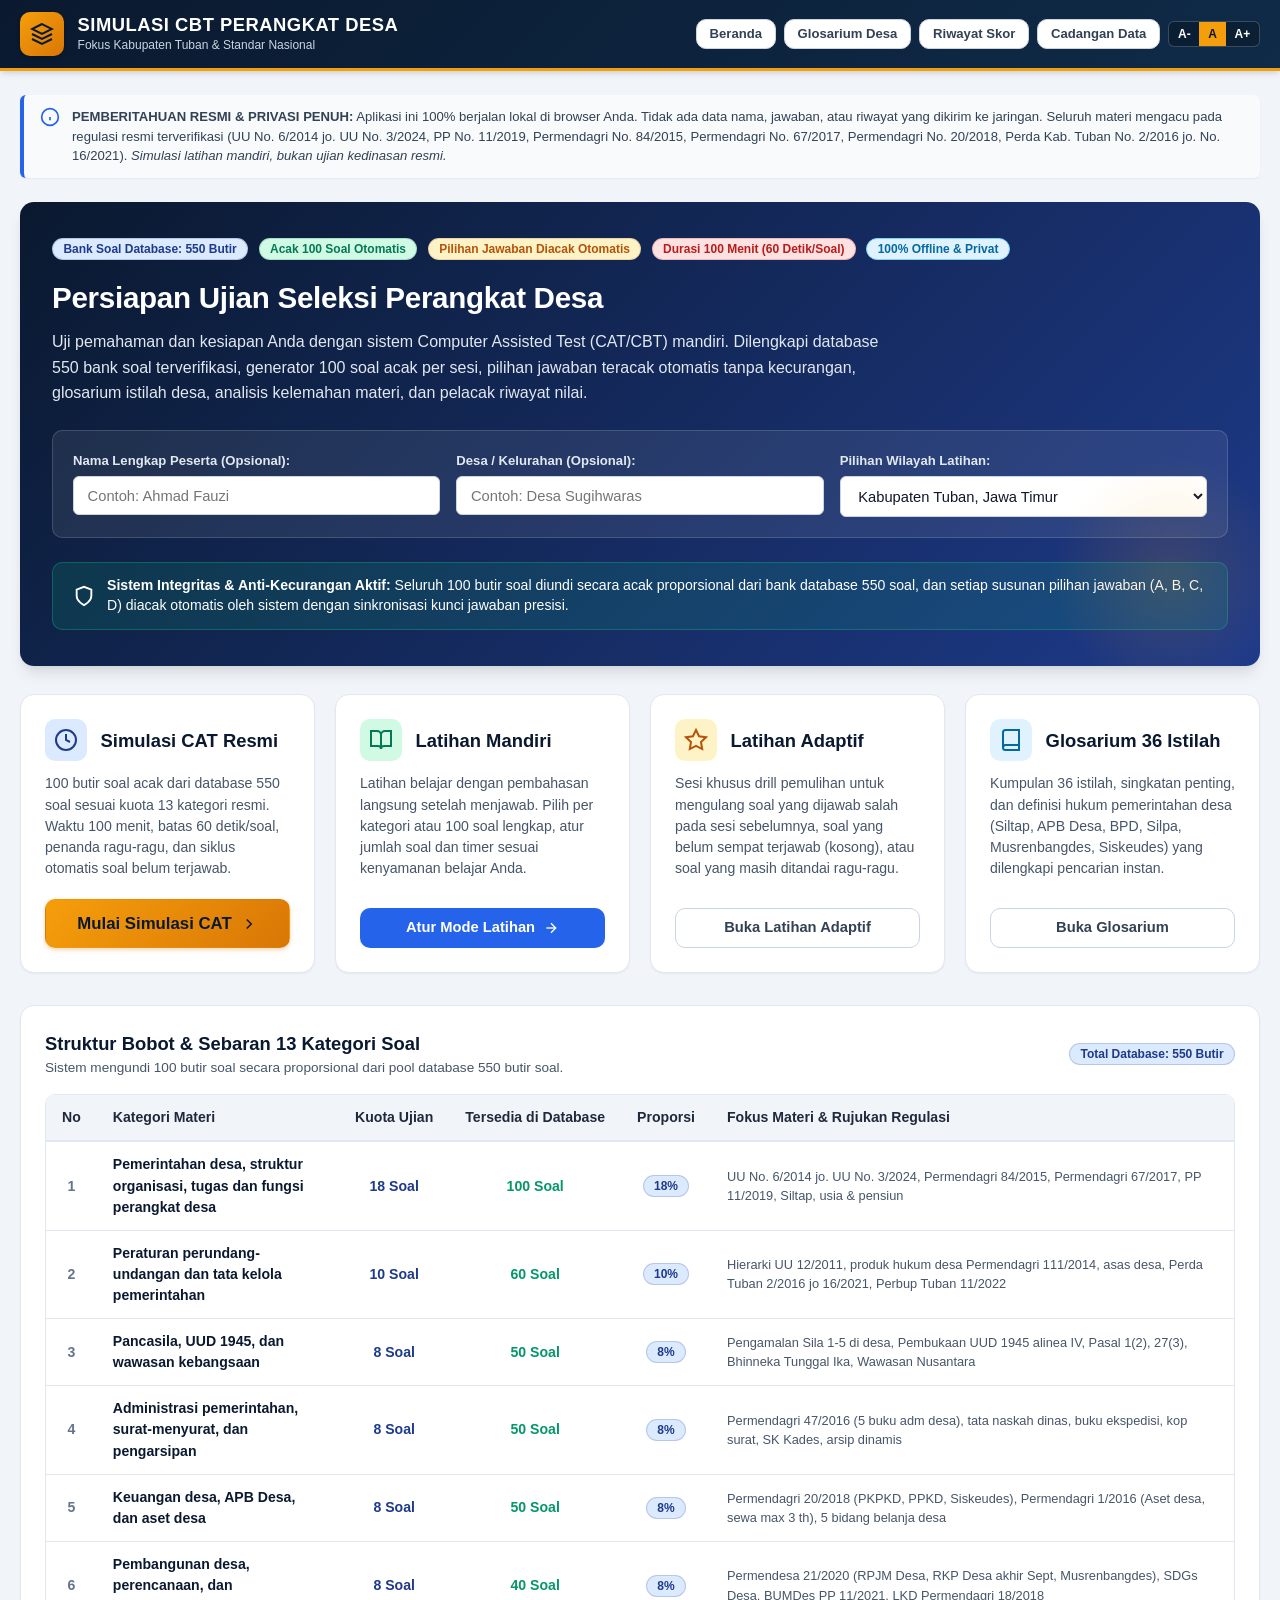
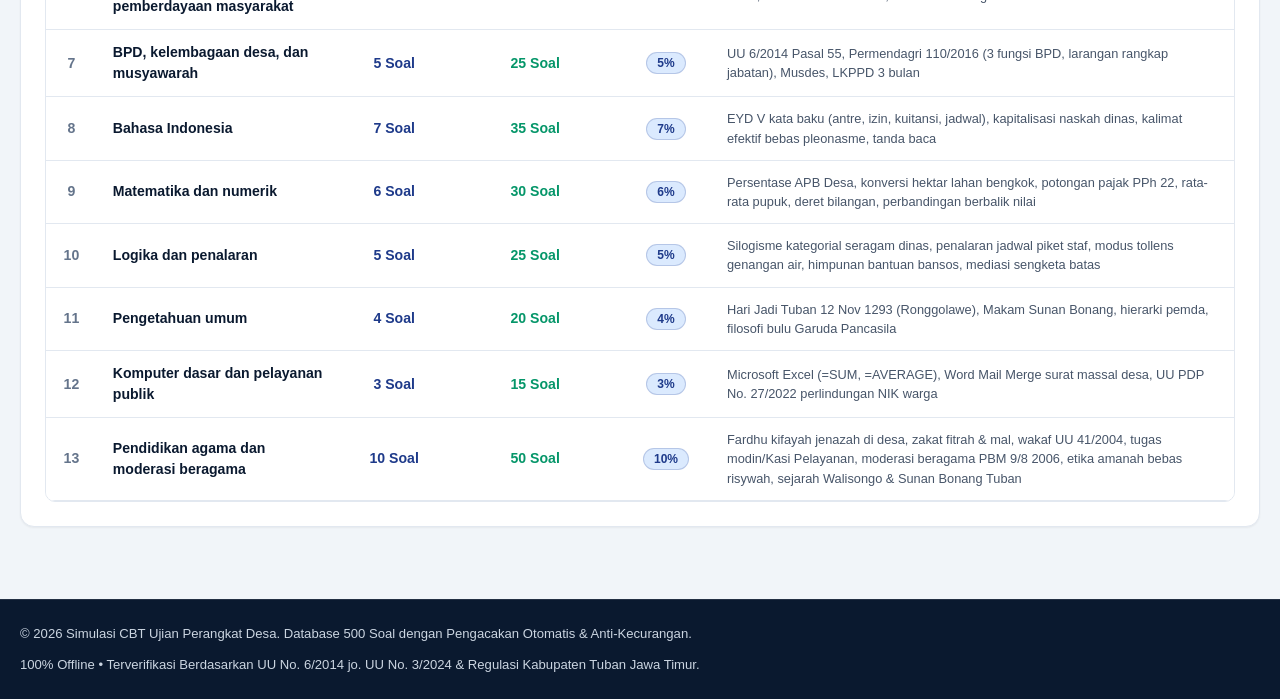
==== commit b6ef69cc: "Add files via upload" ====
--- a/index.html
+++ b/index.html
@@ -4,7 +4,7 @@
   <meta charset="UTF-8">
   <meta name="viewport" content="width=device-width, initial-scale=1.0">
   <title>Simulasi Ujian Perangkat Desa | CBT Mandiri & Latihan Resmi</title>
-  <meta name="description" content="Aplikasi simulasi ujian perangkat desa lengkap dan profesional berbasis CBT untuk persiapan seleksi perangkat desa Kabupaten Tuban dan standar nasional. Database 500 soal, acak 100 soal otomatis tanpa kecurangan, pilihan jawaban acak, glosarium desa, analisis kelemahan, dan riwayat nilai.">
+  <meta name="description" content="Aplikasi simulasi ujian perangkat desa lengkap dan profesional berbasis CBT untuk persiapan seleksi perangkat desa Kabupaten Tuban dan standar nasional. Database 550 soal, acak 100 soal otomatis tanpa kecurangan, pilihan jawaban acak, glosarium desa, analisis kelemahan, dan riwayat nilai.">
   <meta name="author" content="Simulasi CBT Perangkat Desa">
   <style>
     /* ==========================================================================
@@ -1416,14 +1416,14 @@
     <section id="viewHome">
       <div class="hero-panel">
         <div class="hero-badge-row">
-          <span class="badge-pill badge-cat">Bank Soal Database: 500 Butir</span>
+          <span class="badge-pill badge-cat">Bank Soal Database: 550 Butir</span>
           <span class="badge-pill badge-diff-mudah">Acak 100 Soal Otomatis</span>
           <span class="badge-pill badge-diff-sedang">Pilihan Jawaban Diacak Otomatis</span>
           <span class="badge-pill badge-diff-sulit">Durasi 100 Menit (60 Detik/Soal)</span>
           <span class="badge-pill badge-verified">100% Offline & Privat</span>
         </div>
         <h2>Persiapan Ujian Seleksi Perangkat Desa</h2>
-        <p class="lead">Uji pemahaman dan kesiapan Anda dengan sistem Computer Assisted Test (CAT/CBT) mandiri. Dilengkapi database 500 bank soal terverifikasi, generator 100 soal acak per sesi, pilihan jawaban teracak otomatis tanpa kecurangan, glosarium istilah desa, analisis kelemahan materi, dan pelacak riwayat nilai.</p>
+        <p class="lead">Uji pemahaman dan kesiapan Anda dengan sistem Computer Assisted Test (CAT/CBT) mandiri. Dilengkapi database 550 bank soal terverifikasi, generator 100 soal acak per sesi, pilihan jawaban teracak otomatis tanpa kecurangan, glosarium istilah desa, analisis kelemahan materi, dan pelacak riwayat nilai.</p>
 
         <!-- Candidate Registration Box -->
         <div class="form-candidate-grid">
@@ -1450,7 +1450,7 @@
             <path d="M12 22s8-4 8-10V5l-8-3-8 3v7c0 6 8 10 8 10z"/>
           </svg>
           <div style="font-size:0.88rem; color:var(--white); line-height:1.4;">
-            <strong>Sistem Integritas & Anti-Kecurangan Aktif:</strong> Seluruh 100 butir soal diundi secara acak proporsional dari bank database 500 soal (rasio sampling 20%), dan setiap susunan pilihan jawaban (A, B, C, D) diacak otomatis oleh sistem dengan sinkronisasi kunci jawaban presisi.
+            <strong>Sistem Integritas & Anti-Kecurangan Aktif:</strong> Seluruh 100 butir soal diundi secara acak proporsional dari bank database 550 soal, dan setiap susunan pilihan jawaban (A, B, C, D) diacak otomatis oleh sistem dengan sinkronisasi kunci jawaban presisi.
           </div>
         </div>
       </div>
@@ -1465,7 +1465,7 @@
               </div>
               <h3>Simulasi CAT Resmi</h3>
             </div>
-            <p>100 butir soal acak dari database 500 soal sesuai kuota 12 kategori resmi. Waktu 100 menit, batas 60 detik/soal, penanda ragu-ragu, dan siklus otomatis soal belum terjawab.</p>
+            <p>100 butir soal acak dari database 550 soal sesuai kuota 13 kategori resmi. Waktu 100 menit, batas 60 detik/soal, penanda ragu-ragu, dan siklus otomatis soal belum terjawab.</p>
           </div>
           <button class="btn btn-gold btn-lg" onclick="CBTApp.confirmStartExam()">
             Mulai Simulasi CAT
@@ -1524,10 +1524,10 @@
       <div class="cbt-card">
         <div style="display:flex; justify-content:space-between; align-items:center; flex-wrap:wrap; gap:0.5rem; margin-bottom:1rem;">
           <div>
-            <h3 style="font-size:1.15rem; font-weight:800; color:var(--primary-900);">Struktur Bobot & Sebaran 12 Kategori Soal</h3>
-            <p style="font-size:0.85rem; color:var(--slate-600);">Sistem mengundi 100 butir soal secara proporsional dari pool database 500 butir soal.</p>
+            <h3 style="font-size:1.15rem; font-weight:800; color:var(--primary-900);">Struktur Bobot & Sebaran 13 Kategori Soal</h3>
+            <p style="font-size:0.85rem; color:var(--slate-600);">Sistem mengundi 100 butir soal secara proporsional dari pool database 550 butir soal.</p>
           </div>
-          <span class="badge-pill badge-cat">Total Database: 500 Butir</span>
+          <span class="badge-pill badge-cat">Total Database: 550 Butir</span>
         </div>
 
         <div class="table-container">
@@ -1561,7 +1561,7 @@
         <div class="form-group" style="margin-bottom:1.25rem;">
           <label for="practiceCategorySelect" style="color:var(--slate-800);">Pilih Kategori Materi:</label>
           <select id="practiceCategorySelect" class="form-control">
-            <option value="all">Semua Kategori (Database 500 Soal)</option>
+            <option value="all">Semua Kategori (Database 550 Soal)</option>
             <!-- Populated via JS -->
           </select>
         </div>
@@ -1797,7 +1797,7 @@
         </div>
       </div>
 
-      <!-- Section: Rekapitulasi 12 Kategori -->
+      <!-- Section: Rekapitulasi 13 Kategori -->
       <div class="cbt-card">
         <h3 style="font-size:1.15rem; font-weight:800; color:var(--primary-900); margin-bottom:0.75rem;">Rekapitulasi Nilai Per Kategori Materi</h3>
         <div class="table-container">
@@ -2077,25 +2077,26 @@
        ====================================================================== -->
   <script>
     // Master Database of 500 Questions
-    const MASTER_QUESTIONS = [{"id": 1, "number": 1, "category": "Pemerintahan desa, struktur organisasi, tugas dan fungsi perangkat desa", "difficulty": "mudah", "question": "Berdasarkan Undang-Undang Nomor 6 Tahun 2014 tentang Desa, kedudukan Perangkat Desa adalah sebagai...", "options": ["Lembaga perwakilan aspirasi masyarakat desa yang mengawasi kinerja kepala desa", "Unsur pembantu Kepala Desa dalam melaksanakan tugas dan kewenangannya", "Badan independen yang ditunjuk bupati untuk mengelola keuangan desa", "Unsur pelaksana teknis daerah yang berkedudukan di bawah koordinasi camat"], "answer": 1, "explanation": "Berdasarkan Pasal 48 UU No. 6 Tahun 2014 tentang Desa jo. Permendagri No. 84 Tahun 2015, Perangkat Desa bertugas membantu Kepala Desa dalam melaksanakan tugas dan kewenangannya serta bertanggung jawab kepada Kepala Desa.", "source": "UU No. 6 Tahun 2014 tentang Desa Pasal 48; Permendagri No. 84 Tahun 2015", "sourceType": "regulasi"}, {"id": 2, "number": 2, "category": "Pemerintahan desa, struktur organisasi, tugas dan fungsi perangkat desa", "difficulty": "mudah", "question": "Susunan organisasi Perangkat Desa menurut Permendagri Nomor 84 Tahun 2015 terdiri atas...", "options": ["Sekretariat Desa, Pelaksana Teknis, dan Pelaksana Kewilayahan", "Badan Permusyawaratan Desa, Lembaga Pemberdayaan Masyarakat, dan RT/RW", "Sekretaris Desa, Bendahara Desa, dan Pengawas Internal Desa", "Kepala Urusan, Kepala Seksi, dan Satuan Tugas Perlindungan Masyarakat"], "answer": 0, "explanation": "Pasal 2 Permendagri No. 84 Tahun 2015 tentang Susunan Organisasi dan Tata Kerja Pemerintah Desa menegaskan bahwa Perangkat Desa terdiri atas Sekretariat Desa, Pelaksana Teknis, dan Pelaksana Kewilayahan.", "source": "Permendagri No. 84 Tahun 2015 tentang SOTK Pemerintah Desa Pasal 2", "sourceType": "regulasi"}, {"id": 3, "number": 3, "category": "Pemerintahan desa, struktur organisasi, tugas dan fungsi perangkat desa", "difficulty": "sedang", "question": "Sekretariat Desa dipimpin oleh Sekretaris Desa. Manakah di antara tugas berikut yang merupakan tugas pokok Sekretaris Desa?", "options": ["Menetapkan peraturan desa bersama Badan Permusyawaratan Desa", "Membantu Kepala Desa dalam bidang administrasi pemerintahan dan mengoordinasikan pelaksana teknis", "Melaksanakan pembinaan ketenteraman dan ketertiban langsung di tingkat dusun", "Menjabat sebagai pemegang kekuasaan tunggal pengelolaan keuangan desa"], "answer": 1, "explanation": "Berdasarkan Pasal 7 Permendagri No. 84 Tahun 2015, Sekretaris Desa bertugas membantu Kepala Desa dalam bidang administrasi pemerintahan, mengoordinasikan penyusunan kebijakan, dan mengoordinasikan tugas perangkat desa lainnya.", "source": "Permendagri No. 84 Tahun 2015 Pasal 7", "sourceType": "regulasi"}, {"id": 4, "number": 4, "category": "Pemerintahan desa, struktur organisasi, tugas dan fungsi perangkat desa", "difficulty": "sedang", "question": "Berdasarkan Permendagri Nomor 84 Tahun 2015, jabatan Kepala Urusan (Kaur) berada di bawah Sekretariat Desa. Urusan apa sajakah yang dapat dibentuk paling banyak dalam struktur Sekretariat Desa?", "options": ["Urusan Pemerintahan, Urusan Pembangunan, dan Urusan Kesejahteraan", "Urusan Tata Usaha dan Umum, Urusan Keuangan, dan Urusan Perencanaan", "Urusan Keamanan, Urusan Perekonomian, dan Urusan Pelayanan", "Urusan Logistik, Urusan Kepegawaian, dan Urusan Kebudayaan"], "answer": 1, "explanation": "Pasal 8 Permendagri No. 84 Tahun 2015 mengatur bahwa Kaur berkedudukan sebagai unsur staf sekretariat yang membidangi paling banyak 3 urusan: Tata Usaha dan Umum, Keuangan, serta Perencanaan.", "source": "Permendagri No. 84 Tahun 2015 Pasal 8", "sourceType": "regulasi"}, {"id": 5, "number": 5, "category": "Pemerintahan desa, struktur organisasi, tugas dan fungsi perangkat desa", "difficulty": "sedang", "question": "Kepala Seksi (Kasi) berkedudukan sebagai unsur pelaksana teknis operasional. Nomenklatur Kepala Seksi yang diatur dalam regulasi SOTK Pemerintah Desa paling banyak terdiri dari...", "options": ["Seksi Pemerintahan, Seksi Kesejahteraan, dan Seksi Pelayanan", "Seksi Ketertiban, Seksi Pembangunan, dan Seksi Pengawasan", "Seksi Pendapatan, Seksi Anggaran, dan Seksi Keuangan", "Seksi Pemuda, Seksi Olahraga, dan Seksi Keagamaan"], "answer": 0, "explanation": "Pasal 9 Permendagri No. 84 Tahun 2015 menetapkan bahwa Kepala Seksi paling banyak terdiri atas 3 seksi, yaitu Seksi Pemerintahan, Seksi Kesejahteraan, dan Seksi Pelayanan.", "source": "Permendagri No. 84 Tahun 2015 Pasal 9", "sourceType": "regulasi"}, {"id": 6, "number": 6, "category": "Pemerintahan desa, struktur organisasi, tugas dan fungsi perangkat desa", "difficulty": "mudah", "question": "Unsur Pelaksana Kewilayahan dalam struktur pemerintah desa dipimpin oleh...", "options": ["Ketua RT yang dipilih secara bergantian", "Kepala Dusun atau sebutan lain sesuai kearifan lokal", "Camat melalui penunjukan surat tugas kedinasan", "Ketua Lembaga Pemberdayaan Masyarakat Desa (LPMD)"], "answer": 1, "explanation": "Pasal 10 Permendagri No. 84 Tahun 2015 menyebutkan bahwa Pelaksana Kewilayahan merupakan unsur pembantu Kepala Desa sebagai satuan tugas kewilayahan yang dipimpin oleh Kepala Dusun atau sebutan lain.", "source": "Permendagri No. 84 Tahun 2015 Pasal 10", "sourceType": "regulasi"}, {"id": 7, "number": 7, "category": "Pemerintahan desa, struktur organisasi, tugas dan fungsi perangkat desa", "difficulty": "sedang", "question": "Berdasarkan Permendagri No. 83 Tahun 2015 jo. Permendagri No. 67 Tahun 2017 serta Perda Kabupaten Tuban No. 2 Tahun 2016 jo. No. 16 Tahun 2021, batasan usia bagi calon perangkat desa pada saat mendaftar adalah...", "options": ["Paling rendah 18 tahun dan paling tinggi 35 tahun", "Paling rendah 20 tahun dan paling tinggi 42 tahun", "Paling rendah 21 tahun dan paling tinggi 45 tahun", "Paling rendah 25 tahun dan paling tinggi 50 tahun"], "answer": 1, "explanation": "Persyaratan umum perangkat desa menurut Permendagri No. 67/2017 Pasal 2 ayat (2) huruf b dan Perda Kab. Tuban No. 2/2016 jo. No. 16/2021 adalah berusia 20 (dua puluh) tahun sampai dengan 42 (empat puluh dua) tahun pada saat pendaftaran.", "source": "Permendagri No. 67 Tahun 2017 Pasal 2 ayat (2); Perda Kab. Tuban No. 2 Tahun 2016 jo. No. 16 Tahun 2021", "sourceType": "regulasi"}, {"id": 8, "number": 8, "category": "Pemerintahan desa, struktur organisasi, tugas dan fungsi perangkat desa", "difficulty": "mudah", "question": "Syarat tingkat pendidikan formal paling rendah yang harus dipenuhi oleh calon Perangkat Desa adalah...", "options": ["Sekolah Dasar (SD) atau sederajat", "Sekolah Menengah Pertama (SMP) atau sederajat", "Sekolah Menengah Umum (SMU) atau sederajat", "Diploma Tiga (D3) atau Sarjana (S1)"], "answer": 2, "explanation": "Berdasarkan Pasal 50 UU No. 6 Tahun 2014 jo. Permendagri No. 67 Tahun 2017, salah satu syarat umum perangkat desa adalah berpendidikan paling rendah Sekolah Menengah Umum (SMU) atau yang sederajat.", "source": "UU No. 6 Tahun 2014 Pasal 50; Permendagri No. 67 Tahun 2017", "sourceType": "regulasi"}, {"id": 9, "number": 9, "category": "Pemerintahan desa, struktur organisasi, tugas dan fungsi perangkat desa", "difficulty": "mudah", "question": "Perangkat Desa berhenti karena purnatugas (pensiun) apabila telah genap mencapai usia...", "options": ["55 tahun", "58 tahun", "60 tahun", "65 tahun"], "answer": 2, "explanation": "Menurut Pasal 5 ayat (2) huruf b Permendagri No. 67 Tahun 2017, perangkat desa diberhentikan karena telah berusia genap 60 (enam puluh) tahun.", "source": "Permendagri No. 67 Tahun 2017 Pasal 5 ayat (2) huruf b", "sourceType": "regulasi"}, {"id": 10, "number": 10, "category": "Pemerintahan desa, struktur organisasi, tugas dan fungsi perangkat desa", "difficulty": "sedang", "question": "Dalam mekanisme penjaringan dan penyaringan calon Perangkat Desa, pembentukan Tim Pelaksana Pengangkatan Perangkat Desa dilakukan oleh...", "options": ["Bupati atas usul Camat", "Kepala Desa setelah berkonsultasi dengan Camat", "Ketua BPD bersama tokoh masyarakat", "Dinas Pemberdayaan Masyarakat dan Desa Kabupaten"], "answer": 1, "explanation": "Sesuai regulasi Permendagri No. 83/2015 jo. 67/2017 serta Perbup Tuban No. 30/2017 jo. Perbup No. 11/2022, Kepala Desa membentuk Tim Pengangkatan/Penjaringan dan Penyaringan Perangkat Desa yang ditetapkan dengan Keputusan Kepala Desa.", "source": "Permendagri No. 83 Tahun 2015 Pasal 4; Perbup Tuban No. 30 Tahun 2017 jo. Perbup No. 11 Tahun 2022", "sourceType": "regulasi"}, {"id": 11, "number": 11, "category": "Pemerintahan desa, struktur organisasi, tugas dan fungsi perangkat desa", "difficulty": "sulit", "question": "Setelah menerima permohonan konsultasi tertulis mengenai calon perangkat desa dari Kepala Desa, Camat wajib menerbitkan rekomendasi tertulis paling lambat dalam waktu...", "options": ["3 (tiga) hari kerja", "7 (tujuh) hari kerja", "14 (empat belas) hari kalender", "30 (tiga puluh) hari kalender"], "answer": 1, "explanation": "Berdasarkan Permendagri No. 67 Tahun 2017 Pasal 4 ayat (4), Camat atau pejabat lain yang ditunjuk memberikan rekomendasi tertulis paling lambat 7 (tujuh) hari kerja sejak diterimanya surat permohonan konsultasi dari Kepala Desa.", "source": "Permendagri No. 67 Tahun 2017 Pasal 4 ayat (4)", "sourceType": "regulasi"}, {"id": 12, "number": 12, "category": "Pemerintahan desa, struktur organisasi, tugas dan fungsi perangkat desa", "difficulty": "mudah", "question": "Pejabat yang berwenang melantik dan menerbitkan Surat Keputusan (SK) pengangkatan Perangkat Desa adalah...", "options": ["Camat setempat atas nama Bupati", "Kepala Desa yang bersangkutan", "Ketua Badan Permusyawaratan Desa (BPD)", "Kepala Dinas Pemberdayaan Masyarakat dan Desa Kabupaten"], "answer": 1, "explanation": "Perangkat Desa diangkat oleh Kepala Desa melalui Surat Keputusan (SK) Kepala Desa setelah mendapat rekomendasi tertulis dari Camat, dan dilantik langsung oleh Kepala Desa.", "source": "UU No. 6 Tahun 2014 Pasal 49; Permendagri No. 83 Tahun 2015 jo. Permendagri No. 67 Tahun 2017", "sourceType": "regulasi"}, {"id": 13, "number": 13, "category": "Pemerintahan desa, struktur organisasi, tugas dan fungsi perangkat desa", "difficulty": "sulit", "question": "Perangkat Desa diberhentikan sementara oleh Kepala Desa apabila...", "options": ["Mendapatkan teguran lisan satu kali karena terlambat datang apel", "Ditetapkan sebagai tersangka tindak pidana korupsi, terorisme, makar, atau tindak pidana berancaman penjara minimal 5 tahun", "Mengambil cuti melahirkan atau cuti tahunan dengan izin resmi", "Mengalami perbedaan pendapat dalam musyawarah bersama anggota BPD"], "answer": 1, "explanation": "Berdasarkan Permendagri No. 67 Tahun 2017 Pasal 6, Perangkat Desa diberhentikan sementara apabila ditetapkan sebagai tersangka tindak pidana korupsi, terorisme, makar, tindak pidana terhadap keamanan negara, atau tindak pidana yang diancam pidana penjara paling singkat 5 tahun.", "source": "Permendagri No. 67 Tahun 2017 Pasal 6 ayat (1)", "sourceType": "regulasi"}, {"id": 14, "number": 14, "category": "Pemerintahan desa, struktur organisasi, tugas dan fungsi perangkat desa", "difficulty": "sedang", "question": "Berikut ini yang BUKAN merupakan alasan pemberhentian Perangkat Desa menurut peraturan perundang-undangan adalah...", "options": ["Perangkat desa meninggal dunia", "Perangkat desa mengundurkan diri atas permintaan sendiri secara tertulis", "Kepala Desa berganti kepemimpinan setelah pemilihan kepala desa serentak", "Perangkat desa telah mencapai usia genap 60 (enam puluh) tahun"], "answer": 2, "explanation": "Pergantian Kepala Desa TIDAK BOLEH menjadi alasan memberhentikan perangkat desa. Masa jabatan perangkat desa bersifat tetap sampai usia 60 tahun sepanjang tidak melanggar larangan dan memenuhi syarat regulasi.", "source": "Permendagri No. 83 Tahun 2015 jo. Permendagri No. 67 Tahun 2017 Pasal 5", "sourceType": "regulasi"}, {"id": 15, "number": 15, "category": "Pemerintahan desa, struktur organisasi, tugas dan fungsi perangkat desa", "difficulty": "sedang", "question": "Perangkat Desa dilarang merangkap jabatan sebagai...", "options": ["Ketua Karang Taruna tingkat RW", "Anggota DPR, DPD, DPRD, atau jabatan lain yang ditentukan oleh peraturan perundang-undangan", "Anggota kelompok pengajian atau takmir masjid desa", "Ketua kelompok tani di desanya sendiri"], "answer": 1, "explanation": "Pasal 51 UU No. 6 Tahun 2014 melarang perangkat desa merangkap jabatan sebagai anggota DPR, DPD, DPRD, pengurus partai politik, advokat, atau jabatan lain yang dilarang peraturan perundang-undangan.", "source": "UU No. 6 Tahun 2014 Pasal 51 huruf f dan g", "sourceType": "regulasi"}, {"id": 16, "number": 16, "category": "Pemerintahan desa, struktur organisasi, tugas dan fungsi perangkat desa", "difficulty": "sulit", "question": "Berdasarkan Peraturan Pemerintah (PP) Nomor 11 Tahun 2019, ketentuan besaran penghasilan tetap (Siltap) Sekretaris Desa paling sedikit adalah...", "options": ["70% dari penghasilan tetap Kepala Desa", "80% dari penghasilan tetap Kepala Desa", "90% dari penghasilan tetap Kepala Desa", "Sama persis 100% dengan penghasilan tetap Kepala Desa"], "answer": 2, "explanation": "Pasal 81 ayat (2) huruf b PP No. 11 Tahun 2019 menetapkan besaran penghasilan tetap Sekretaris Desa paling sedikit Rp2.224.420,00 atau setara 90% dari penghasilan tetap Kepala Desa.", "source": "Peraturan Pemerintah No. 11 Tahun 2019 Pasal 81 ayat (2) huruf b", "sourceType": "regulasi"}, {"id": 17, "number": 17, "category": "Pemerintahan desa, struktur organisasi, tugas dan fungsi perangkat desa", "difficulty": "sedang", "question": "Selain penghasilan tetap (Siltap), hak yang sah diterima oleh Perangkat Desa menurut regulasi yang berlaku adalah...", "options": ["Dividen saham perusahaan swasta daerah secara pribadi", "Jaminan kesehatan, jaminan ketenagakerjaan, serta tunjangan dan penerimaan lain yang sah sesuai APB Desa", "Persentase komisi tunai langsung dari setiap penerbitan surat pengantar warga", "Uang pelicin dari rekanan pemenang proyek pembangunan fisik desa"], "answer": 1, "explanation": "Sesuai PP No. 43/2014 jo. PP No. 11/2019, selain Siltap, Kepala Desa dan Perangkat Desa berhak memperoleh jaminan kesehatan, jaminan ketenagakerjaan, serta tunjangan dan penerimaan sah lainnya yang dialokasikan dalam APB Desa.", "source": "PP No. 11 Tahun 2019 jo. Permendagri No. 20 Tahun 2018", "sourceType": "regulasi"}, {"id": 18, "number": 18, "category": "Pemerintahan desa, struktur organisasi, tugas dan fungsi perangkat desa", "difficulty": "sedang", "question": "Berdasarkan Undang-Undang Nomor 3 Tahun 2024 tentang Perubahan Kedua atas UU No. 6 Tahun 2014 tentang Desa, masa jabatan Kepala Desa adalah...", "options": ["5 (lima) tahun dan dapat menjabat paling banyak 3 (tiga) kali masa jabatan", "6 (enam) tahun dan dapat menjabat paling banyak 3 (tiga) kali masa jabatan", "8 (delapan) tahun dan dapat menjabat paling banyak 2 (dua) kali masa jabatan", "9 (sembilan) tahun dan hanya dapat menjabat 1 (satu) kali masa jabatan"], "answer": 2, "explanation": "Pasal 39 UU No. 3 Tahun 2024 mengubah masa jabatan Kepala Desa menjadi 8 (delapan) tahun terhitung sejak tanggal pelantikan dan dapat menjabat paling banyak 2 (dua) kali masa jabatan secara berturut-turut atau tidak berturut-turut.", "source": "Undang-Undang Nomor 3 Tahun 2024 Pasal 39", "sourceType": "regulasi"}, {"id": 19, "number": 19, "category": "Pemerintahan desa, struktur organisasi, tugas dan fungsi perangkat desa", "difficulty": "mudah", "question": "Dalam pelaksanaan tugas sehari-hari, Perangkat Desa bertanggung jawab secara hierarki kepada...", "options": ["Ketua Badan Permusyawaratan Desa (BPD)", "Kepala Desa", "Camat melalui Sekretaris Camat", "Inspektorat Pembantu Daerah Kabupaten"], "answer": 1, "explanation": "Sesuai Pasal 48 UU No. 6 Tahun 2014, Perangkat Desa bertugas membantu Kepala Desa dan dalam pelaksanaan tugas serta kewenangannya bertanggung jawab kepada Kepala Desa.", "source": "UU No. 6 Tahun 2014 Pasal 48", "sourceType": "regulasi"}, {"id": 20, "number": 20, "category": "Pemerintahan desa, struktur organisasi, tugas dan fungsi perangkat desa", "difficulty": "sedang", "question": "Urutan penjatuhan sanksi administratif bagi Perangkat Desa yang melanggar kewajiban kedinasan menurut Permendagri No. 67 Tahun 2017 adalah...", "options": ["Pemberhentian langsung tanpa proses klarifikasi", "Teguran lisan, teguran tertulis, pemberhentian sementara, lalu pemberhentian tetap", "Denda pemotongan gaji seketika lalu pengusiran dari wilayah desa", "Pemberhentian sementara selama 1 tahun tanpa surat peringatan"], "answer": 1, "explanation": "Berdasarkan Permendagri No. 67 Tahun 2017 Pasal 7, sanksi administratif dikenakan secara bertahap: teguran lisan, teguran tertulis, pemberhentian sementara, dan dilanjutkan pemberhentian tetap bila tidak memperbaiki pelanggaran.", "source": "Permendagri No. 67 Tahun 2017 Pasal 7", "sourceType": "regulasi"}, {"id": 21, "number": 21, "category": "Peraturan perundang-undangan dan tata kelola pemerintahan", "difficulty": "mudah", "question": "Hierarki Peraturan Perundang-undangan di Indonesia berdasarkan Pasal 7 ayat (1) UU Nomor 12 Tahun 2011 jo. UU Nomor 13 Tahun 2022 menempatkan urutan dari yang tertinggi ke terendah sebagai...", "options": ["UUD 1945, Ketetapan MPR, UU/Perppu, PP, Perpres, Perda Provinsi, Perda Kabupaten/Kota", "UUD 1945, UU/Perppu, Ketetapan MPR, Perpres, PP, Perda Kabupaten/Kota, Perda Provinsi", "UUD 1945, Tap MPR, Perpres, PP, UU, Peraturan Desa, Perda Kabupaten/Kota", "Pancasila, UUD 1945, UU Desa, Peraturan Menteri Dalam Negeri, Peraturan Bupati"], "answer": 0, "explanation": "Pasal 7 ayat (1) UU No. 12 Tahun 2011 secara tegas mengatur urutan hierarki: UUD 1945, Ketetapan MPR, UU/Peraturan Pemerintah Pengganti UU, Peraturan Pemerintah, Peraturan Presiden, Perda Provinsi, dan Perda Kabupaten/Kota.", "source": "UU No. 12 Tahun 2011 Pasal 7 ayat (1) jo. UU No. 13 Tahun 2022", "sourceType": "regulasi"}, {"id": 22, "number": 22, "category": "Peraturan perundang-undangan dan tata kelola pemerintahan", "difficulty": "sedang", "question": "Bagaimanakah kedudukan Peraturan Desa (Perdes) dalam sistem hukum peraturan perundang-undangan Indonesia?", "options": ["Tidak diakui sebagai norma hukum mengikat karena berada di bawah Peraturan Daerah", "Diakui keberadaannya dan berkekuatan hukum mengikat sepanjang diperintahkan oleh peraturan lebih tinggi atau dibentuk berdasarkan kewenangan desa", "Hanya berlaku sebagai norma kesusilaan internal dan adat istiadat tanpa sanksi formal", "Bisa mengesampingkan dan membatalkan Peraturan Daerah Kabupaten bila terjadi pertentangan norma"], "answer": 1, "explanation": "Berdasarkan Pasal 8 UU No. 12 Tahun 2011, Peraturan Desa termasuk jenis peraturan perundang-undangan yang diakui keberadaannya dan mempunyai kekuatan hukum mengikat sepanjang diperintahkan oleh Peraturan Perundang-undangan yang lebih tinggi atau dibentuk berdasarkan kewenangan.", "source": "UU No. 12 Tahun 2011 Pasal 8; UU No. 6 Tahun 2014", "sourceType": "regulasi"}, {"id": 23, "number": 23, "category": "Peraturan perundang-undangan dan tata kelola pemerintahan", "difficulty": "sedang", "question": "Menurut Permendagri Nomor 111 Tahun 2014, jenis produk hukum yang ditetapkan di tingkat desa terdiri atas...", "options": ["Undang-Undang Desa, Peraturan Menteri Desa, dan Surat Edaran Camat", "Peraturan Desa (Perdes), Peraturan Kepala Desa (Perkades), dan Peraturan Bersama Kepala Desa (Permakades)", "Keputusan Dusun, Instruksi RT, dan Maklumat RW", "Perda Khusus Desa, Surat Penetapan BPD, dan Dokumen Musyawarah"], "answer": 1, "explanation": "Pasal 2 Permendagri No. 111 Tahun 2014 tentang Pedoman Teknis Peraturan di Desa menyebutkan jenis peraturan di desa terdiri atas: Peraturan Desa, Peraturan Kepala Desa, dan Peraturan Bersama Kepala Desa.", "source": "Permendagri No. 111 Tahun 2014 Pasal 2", "sourceType": "regulasi"}, {"id": 24, "number": 24, "category": "Peraturan perundang-undangan dan tata kelola pemerintahan", "difficulty": "sedang", "question": "Rancangan Peraturan Desa (Ranperdes) yang diprakarsai oleh Kepala Desa atau BPD wajib dibahas dan disepakati bersama oleh...", "options": ["Kepala Desa dan BPD dalam musyawarah bersama", "Camat dan Kepala Bagian Hukum Setda Kabupaten", "Sekretaris Desa dan seluruh Ketua RT", "Pendamping Desa dan Badan Usaha Milik Desa"], "answer": 0, "explanation": "Pasal 69 UU No. 6 Tahun 2014 menyatakan bahwa Peraturan Desa dibahas dan disepakati bersama oleh Kepala Desa dan Badan Permusyawaratan Desa (BPD).", "source": "UU No. 6 Tahun 2014 Pasal 69; Permendagri No. 111 Tahun 2014", "sourceType": "regulasi"}, {"id": 25, "number": 25, "category": "Peraturan perundang-undangan dan tata kelola pemerintahan", "difficulty": "sulit", "question": "Pengundangan Peraturan Desa agar memiliki kekuatan mengikat masyarakat dilakukan oleh...", "options": ["Ketua BPD dalam Notula Rapat Paripurna Desa", "Sekretaris Desa dalam Lembaran Desa", "Kepala Bagian Hukum Kabupaten dalam Berita Daerah", "Camat dalam Warta Kecamatan"], "answer": 1, "explanation": "Berdasarkan Permendagri No. 111 Tahun 2014 Pasal 21, Peraturan Desa diundangkan oleh Sekretaris Desa dalam Lembaran Desa, sedangkan Peraturan Kepala Desa dan Peraturan Bersama Kepala Desa diundangkan dalam Berita Desa.", "source": "Permendagri No. 111 Tahun 2014 Pasal 21", "sourceType": "regulasi"}, {"id": 26, "number": 26, "category": "Peraturan perundang-undangan dan tata kelola pemerintahan", "difficulty": "sulit", "question": "Rancangan Peraturan Desa manakah yang wajib disampaikan kepada Bupati melalui Camat untuk dievaluasi sebelum ditetapkan?", "options": ["Ranperdes tentang pembentukan panitia peringatan HUT RI", "Ranperdes tentang APB Desa, Pungutan Desa, Tata Ruang, dan SOTK Pemerintah Desa", "Ranperdes tentang jadwal kerja bakti kebersihan lingkungan RT", "Ranperdes tentang pengesahan kelompok arisan ibu-ibu desa"], "answer": 1, "explanation": "Permendagri No. 111 Tahun 2014 mengatur bahwa Rancangan Perdes tentang APB Desa, pungutan, tata ruang, dan organisasi pemerintah desa yang telah disepakati bersama BPD wajib dievaluasi oleh bupati/walikota sebelum ditetapkan.", "source": "Permendagri No. 111 Tahun 2014 Pasal 24", "sourceType": "regulasi"}, {"id": 27, "number": 27, "category": "Peraturan perundang-undangan dan tata kelola pemerintahan", "difficulty": "sedang", "question": "Asas penyelenggaraan pemerintahan desa yang mengutamakan landasan peraturan perundang-undangan dan keadilan dalam setiap kebijakan pemerintah desa disebut asas...", "options": ["Kepastian Hukum", "Kearifan Lokal", "Akuntabilitas", "Profesionalitas"], "answer": 0, "explanation": "Sesuai penjelasan Pasal 24 UU No. 6 Tahun 2014, Asas Kepastian Hukum adalah asas dalam negara hukum yang mengutamakan landasan ketentuan peraturan perundang-undangan dan keadilan dalam setiap kebijakan penyelenggara pemerintahan desa.", "source": "UU No. 6 Tahun 2014 Pasal 24 huruf a", "sourceType": "regulasi"}, {"id": 28, "number": 28, "category": "Peraturan perundang-undangan dan tata kelola pemerintahan", "difficulty": "sedang", "question": "Peraturan Daerah Kabupaten Tuban yang menjadi payung hukum utama mengenai pengangkatan dan pemberhentian Perangkat Desa adalah...", "options": ["Perda Kabupaten Tuban Nomor 2 Tahun 2016 jo. Perda Nomor 16 Tahun 2021", "Perda Kabupaten Tuban Nomor 5 Tahun 2010 tentang Pemilihan Kepala Daerah", "Perda Kabupaten Tuban Nomor 1 Tahun 2014 tentang Pengelolaan Sampah", "Perda Kabupaten Tuban Nomor 12 Tahun 2023 tentang Pajak Daerah"], "answer": 0, "explanation": "Regulasi resmi Perangkat Desa di Kabupaten Tuban berpijak pada Peraturan Daerah Kabupaten Tuban Nomor 2 Tahun 2016 tentang Perangkat Desa yang kemudian diubah dengan Peraturan Daerah Nomor 16 Tahun 2021.", "source": "JDIH Kabupaten Tuban: Perda Kab. Tuban No. 2 Tahun 2016 jo. Perda No. 16 Tahun 2021", "sourceType": "regulasi"}, {"id": 29, "number": 29, "category": "Peraturan perundang-undangan dan tata kelola pemerintahan", "difficulty": "sulit", "question": "Peraturan Bupati Tuban yang mengatur tata cara teknis pelaksanaan seleksi perangkat desa mencakup Perbup No. 30 Tahun 2017 yang telah diubah dengan...", "options": ["Perbup Tuban Nomor 41 Tahun 2019, Perbup Nomor 11 Tahun 2022, dan Perbup Nomor 30 Tahun 2023", "Perbup Tuban Nomor 88 Tahun 2020 tentang Penanggulangan Bencana", "Perbup Tuban Nomor 3 Tahun 2015 tentang Tata Kelola Perusahaan Daerah", "Perbup Tuban Nomor 99 Tahun 2024 tentang Retribusi Pasar Tradisional"], "answer": 0, "explanation": "Petunjuk teknis seleksi perangkat desa di Tuban diatur dalam Perbup Tuban No. 30 Tahun 2017 yang mengalami perubahan melalui Perbup No. 41 Tahun 2019, Perbup No. 11 Tahun 2022, dan Perbup No. 30 Tahun 2023.", "source": "JDIH Kabupaten Tuban: Perbup Tuban No. 30/2017, No. 41/2019, No. 11/2022, No. 30/2023", "sourceType": "regulasi"}, {"id": 30, "number": 30, "category": "Peraturan perundang-undangan dan tata kelola pemerintahan", "difficulty": "sulit", "question": "Berdasarkan Perbup Tuban Nomor 11 Tahun 2022, pembagian komponen dan bobot nilai dalam seleksi ujian perangkat desa di Kabupaten Tuban terdiri atas...", "options": ["Ujian Tertulis bobot 75% (125 soal) dan Ujian Praktik Komputer bobot 25% (10 soal)", "Ujian Tertulis bobot 50% dan Wawancara Kepala Desa bobot 50%", "Ujian Tertulis bobot 90% dan Tes Fisik Jasmani bobot 10%", "Ujian Psikotes bobot 60% dan Wawancara Tokoh Masyarakat bobot 40%"], "answer": 0, "explanation": "Perbup Tuban No. 11 Tahun 2022 mengatur bahwa ujian seleksi terdiri atas ujian tertulis (125 soal pilihan ganda berbobot 75%) dan ujian praktik komputer (10 soal/aspek praktik berbobot 25%).", "source": "Perbup Tuban No. 11 Tahun 2022 tentang Perubahan Kedua Atas Perbup No. 30 Tahun 2017", "sourceType": "regulasi"}, {"id": 31, "number": 31, "category": "Peraturan perundang-undangan dan tata kelola pemerintahan", "difficulty": "sedang", "question": "Dua pilar asas utama yang melandasi kewenangan desa dalam UU Nomor 6 Tahun 2014 adalah...", "options": ["Asas Sentralisasi dan Asas Dekonsentrasi", "Asas Rekognisi (pengakuan hak asal-usul) dan Asas Subsidiaritas (penetapan kewenangan berskala lokal)", "Asas Efisiensi Anggaran dan Asas Profitabilitas Usaha", "Asas Monarki Terbatas dan Asas Primus Inter Pares"], "answer": 1, "explanation": "Pasal 3 UU No. 6 Tahun 2014 menegaskan asas Rekognisi (pengakuan hak asal usul) dan Subsidiaritas (penetapan kewenangan berskala lokal dan pengambilan keputusan lokal untuk kepentingan masyarakat desa).", "source": "UU No. 6 Tahun 2014 Pasal 3 huruf a dan b", "sourceType": "regulasi"}, {"id": 32, "number": 32, "category": "Peraturan perundang-undangan dan tata kelola pemerintahan", "difficulty": "sedang", "question": "Berdasarkan Peraturan Komisi Informasi (Perki) Nomor 1 Tahun 2018 tentang Standar Layanan Informasi Publik Desa, dokumen APB Desa dan realisasinya merupakan jenis informasi publik yang bersifat...", "options": ["Rahasia negara yang dikecualikan dari publik", "Wajib disediakan dan diumumkan secara berkala kepada masyarakat", "Hanya boleh dilihat oleh anggota BPD setelah membayar biaya retribusi", "Dilarang disebarluaskan di luar lingkungan balai desa"], "answer": 1, "explanation": "Menurut Perki No. 1 Tahun 2018 jo. UU No. 14 Tahun 2008, informasi mengenai keuangan desa (APB Desa dan laporan pertanggungjawaban) merupakan informasi publik yang wajib diumumkan secara berkala melalui papan informasi, website, atau media publik desa.", "source": "Perki No. 1 Tahun 2018 tentang Standar Layanan Informasi Publik Desa; UU No. 14 Tahun 2008", "sourceType": "regulasi"}, {"id": 33, "number": 33, "category": "Pancasila, UUD 1945, dan wawasan kebangsaan", "difficulty": "mudah", "question": "Sikap saling menghormati dan bekerja sama antarumat beragama di lingkungan warga desa tanpa memaksakan suatu agama merupakan pengamalan Pancasila, khususnya Sila...", "options": ["Pertama: Ketuhanan Yang Maha Esa", "Kedua: Kemanusiaan yang Adil dan Beradab", "Ketiga: Persatuan Indonesia", "Kelima: Keadilan Sosial bagi Seluruh Rakyat Indonesia"], "answer": 0, "explanation": "Sila Pertama Pancasila mengajarkan toleransi, kebebasan beragama, dan penghormatan antarumat beragama tanpa pemaksaan kehendak.", "source": "Ketetapan MPR RI / Butir-butir Pengamalan Pancasila", "sourceType": "wawasan"}, {"id": 34, "number": 34, "category": "Pancasila, UUD 1945, dan wawasan kebangsaan", "difficulty": "sedang", "question": "Seorang perangkat desa melayani semua warga dengan sopan dan adil tanpa membeda-bedakan latar belakang suku, agama, kekayaan, atau ikatan keluarga. Tindakan ini mencerminkan pengamalan Pancasila Sila...", "options": ["Sila ke-1", "Sila ke-2", "Sila ke-3", "Sila ke-4"], "answer": 1, "explanation": "Mengakui persamaan derajat, persamaan hak dan kewajiban asasi setiap manusia tanpa membeda-bedakan suku, keturunan, agama, atau status sosial adalah perwujudan Sila Kedua: Kemanusiaan yang Adil dan Beradab.", "source": "Pedoman Pengamalan Pancasila Sila Ke-2", "sourceType": "wawasan"}, {"id": 35, "number": 35, "category": "Pancasila, UUD 1945, dan wawasan kebangsaan", "difficulty": "mudah", "question": "Menggalang kembali budaya kerja bakti, gotong royong membersihkan saluran air desa, serta menjaga kerukunan warga merupakan wujud pengamalan Sila...", "options": ["Pertama", "Kedua", "Ketiga: Persatuan Indonesia", "Keempat"], "answer": 2, "explanation": "Gotong royong, menjaga persatuan dan kesatuan serta menempatkan kepentingan bersama di atas kepentingan pribadi/golongan adalah esensi Sila Ketiga: Persatuan Indonesia.", "source": "Pedoman Pengamalan Pancasila Sila Ke-3", "sourceType": "wawasan"}, {"id": 36, "number": 36, "category": "Pancasila, UUD 1945, dan wawasan kebangsaan", "difficulty": "mudah", "question": "Musyawarah Desa (Musdes) untuk mencapai mufakat dalam memecahkan persoalan desa merupakan implementasi langsung dari nilai Pancasila Sila...", "options": ["Kedua", "Ketiga", "Keempat: Kerakyatan yang Dipimpin oleh Hikmat Kebijaksanaan dalam Permusyawaratan/Perwakilan", "Kelima"], "answer": 2, "explanation": "Sila Keempat mengamanatkan pengambilan keputusan melalui musyawarah untuk mencapai mufakat yang diliputi oleh semangat kekeluargaan.", "source": "Pedoman Pengamalan Pancasila Sila Ke-4", "sourceType": "wawasan"}, {"id": 37, "number": 37, "category": "Pancasila, UUD 1945, dan wawasan kebangsaan", "difficulty": "sedang", "question": "Penyaluran bantuan sosial desa kepada masyarakat miskin secara objektif, merata, transparan, dan tidak diskriminatif merupakan wujud nyata pengamalan Pancasila Sila...", "options": ["Pertama", "Kedua", "Keempat", "Kelima: Keadilan Sosial bagi Seluruh Rakyat Indonesia"], "answer": 3, "explanation": "Sila Kelima menekankan keadilan sosial, pemerataan hak, serta perlindungan dan bantuan terhadap masyarakat rentan tanpa kesewenang-wenangan.", "source": "Pedoman Pengamalan Pancasila Sila Ke-5", "sourceType": "wawasan"}, {"id": 38, "number": 38, "category": "Pancasila, UUD 1945, dan wawasan kebangsaan", "difficulty": "sedang", "question": "Tujuan nasional Negara Republik Indonesia yang tercantum secara resmi dalam Pembukaan UUD 1945 Alinea IV meliputi hal-hal berikut, KECUALI...", "options": ["Melindungi segenap bangsa Indonesia dan seluruh tumpah darah Indonesia", "Memajukan kesejahteraan umum dan mencerdaskan kehidupan bangsa", "Ikut melaksanakan ketertiban dunia yang berdasarkan kemerdekaan, perdamaian abadi, dan keadilan sosial", "Menjadikan negara Indonesia sebagai kekuatan militer adidaya di Asia Tenggara"], "answer": 3, "explanation": "Empat tujuan negara dalam Pembukaan UUD 1945 Alinea IV adalah: melindungi segenap bangsa & tumpah darah Indonesia, memajukan kesejahteraan umum, mencerdaskan kehidupan bangsa, dan ikut melaksanakan ketertiban dunia.", "source": "Pembukaan UUD NRI Tahun 1945 Alinea IV", "sourceType": "wawasan"}, {"id": 39, "number": 39, "category": "Pancasila, UUD 1945, dan wawasan kebangsaan", "difficulty": "sedang", "question": "Rumusan bunyi Pasal 1 ayat (2) UUD 1945 setelah amandemen ketiga adalah...", "options": ["Negara Indonesia ialah Negara Kesatuan, yang berbentuk Republik", "Kedaulatan berada di tangan rakyat dan dilaksanakan menurut Undang-Undang Dasar", "Negara Indonesia adalah negara hukum", "Kedaulatan adalah di tangan rakyat, dan dilakukan sepenuhnya oleh Majelis Permusyawaratan Rakyat"], "answer": 1, "explanation": "Pasal 1 ayat (2) UUD 1945 pasca-amandemen berbunyi: 'Kedaulatan berada di tangan rakyat dan dilaksanakan menurut Undang-Undang Dasar.'", "source": "UUD NRI Tahun 1945 Pasal 1 ayat (2)", "sourceType": "wawasan"}, {"id": 40, "number": 40, "category": "Pancasila, UUD 1945, dan wawasan kebangsaan", "difficulty": "sedang", "question": "Ketentuan mengenai hak dan kewajiban setiap warga negara untuk ikut serta dalam upaya pembelaan negara diatur dalam UUD 1945 pada...", "options": ["Pasal 27 ayat (3)", "Pasal 29 ayat (1)", "Pasal 31 ayat (2)", "Pasal 33 ayat (1)"], "answer": 0, "explanation": "Pasal 27 ayat (3) UUD 1945 menyatakan: 'Setiap warga negara berhak dan wajib ikut serta dalam upaya pembelaan negara.'", "source": "UUD NRI Tahun 1945 Pasal 27 ayat (3)", "sourceType": "wawasan"}, {"id": 41, "number": 41, "category": "Pancasila, UUD 1945, dan wawasan kebangsaan", "difficulty": "mudah", "question": "Semboyan 'Bhinneka Tunggal Ika' yang tertulis pada pita lambang negara Garuda Pancasila dipetik dari kitab kuno...", "options": ["Kitab Negarakertagama karangan Mpu Prapanca", "Kitab Sutasoma karangan Mpu Tantular", "Kitab Arjunawiwaha karangan Mpu Kanwa", "Kitab Bharatayuddha karangan Mpu Sedah dan Mpu Panuluh"], "answer": 1, "explanation": "Frasa Bhinneka Tunggal Ika ('berbeda-beda tetapi tetap satu') berasal dari Kakawin Sutasoma karangan Mpu Tantular pada zaman Kerajaan Majapahit abad ke-14.", "source": "Kitab Sutasoma; UU No. 24 Tahun 2009 tentang Bendera, Bahasa, dan Lambang Negara", "sourceType": "wawasan"}, {"id": 42, "number": 42, "category": "Pancasila, UUD 1945, dan wawasan kebangsaan", "difficulty": "sedang", "question": "Cara pandang bangsa Indonesia mengenai diri dan lingkungannya yang serba beragam dengan mengutamakan persatuan dan kesatuan wilayah dalam penyelenggaraan kehidupan bermasyarakat, berbangsa, dan bernegara disebut...", "options": ["Ketahanan Nasional", "Wawasan Nusantara", "Bela Negara Fisik", "Otonomi Daerah"], "answer": 1, "explanation": "Wawasan Nusantara adalah cara pandang bangsa Indonesia tentang diri dan lingkungannya berdasarkan Pancasila dan UUD 1945 sebagai satu kesatuan utuh.", "source": "Modul Wawasan Kebangsaan Lemhannas RI", "sourceType": "wawasan"}, {"id": 43, "number": 43, "category": "Administrasi pemerintahan, surat-menyurat, dan pengarsipan", "difficulty": "sedang", "question": "Berdasarkan Permendagri Nomor 47 Tahun 2016, buku administrasi desa dikelompokkan ke dalam 5 (lima) bidang administrasi, yaitu...", "options": ["Administrasi Umum, Penduduk, Keuangan, Pembangunan, dan Badan Permusyawaratan Desa", "Administrasi Surat, Pajak, KTP, Bansos, dan Pengaduan", "Administrasi Pertanahan, Kepolisian, Pengadilan, Pajak, dan Militer", "Administrasi Kepegawaian, Logistik, Kendaraan, Bangunan, dan Inventaris Kantor"], "answer": 0, "explanation": "Pasal 3 Permendagri No. 47 Tahun 2016 membagi administrasi pemerintahan desa ke dalam 5 jenis: Administrasi Umum, Penduduk, Keuangan, Pembangunan, dan Permusyawaratan Desa (BPD).", "source": "Permendagri No. 47 Tahun 2016 tentang Administrasi Pemerintahan Desa", "sourceType": "administrasi"}, {"id": 44, "number": 44, "category": "Administrasi pemerintahan, surat-menyurat, dan pengarsipan", "difficulty": "sedang", "question": "Buku yang berfungsi untuk mencatat seluruh peraturan desa, keputusan kepala desa, aparat pemerintah desa, dan data inventaris/tanah kas desa tergolong dalam kelompok...", "options": ["Buku Administrasi Penduduk", "Buku Administrasi Umum", "Buku Administrasi Keuangan", "Buku Administrasi Pembangunan"], "answer": 1, "explanation": "Buku Administrasi Umum meliputi Buku Data Peraturan Desa, Keputusan Kepala Desa, Inventaris dan Kekayaan Desa, Aparat Pemerintah Desa, Tanah Kas Desa, Tanah di Desa, Agenda, dan Ekspedisi.", "source": "Permendagri No. 47 Tahun 2016 Lampiran I", "sourceType": "administrasi"}, {"id": 45, "number": 45, "category": "Administrasi pemerintahan, surat-menyurat, dan pengarsipan", "difficulty": "mudah", "question": "Dalam penatausahaan surat dinas, buku yang digunakan sebagai bukti otentik pengiriman dan tanda terima surat keluar oleh pihak luar atau instansi penerima adalah...", "options": ["Buku Agenda Surat Masuk", "Buku Ekspedisi", "Buku Register Penduduk", "Buku Kas Pembantu"], "answer": 1, "explanation": "Buku Ekspedisi adalah buku administrasi yang mencatat pengiriman surat keluar dan memuat tanda tangan penerima sebagai bukti fisik bahwa surat dinas telah sampai kepada pihak yang dituju.", "source": "Permendagri No. 47 Tahun 2016 Pedoman Administrasi Umum", "sourceType": "administrasi"}, {"id": 46, "number": 46, "category": "Administrasi pemerintahan, surat-menyurat, dan pengarsipan", "difficulty": "sedang", "question": "Urutan komponen baku dalam penomoran surat keluar dinas pemerintah desa secara berurutan adalah...", "options": ["Tahun / Bulan / Kode Surat / Nama Pengetik", "Kode Klasifikasi Surat / Nomor Urut Surat Keluar / Singkatan Instansi Desa / Bulan (Romawi) / Tahun", "Nama Penerima / Nomor KTP Kades / Tanggal Kirim / Kode Pos", "Nomor Acak Komputer / Jumlah Halaman / Kode Dusun"], "answer": 1, "explanation": "Format baku tata naskah dinas penomoran surat keluar: Kode Klasifikasi Masalah / Nomor Urut Agenda Keluar / Kode Pemdes / Bulan Masehi (angka Romawi) / Tahun Anggaran (misal: 140/025/Desa.Mulyo/V/2026).", "source": "Permendagri tentang Tata Naskah Dinas di Lingkungan Pemerintah Daerah/Desa", "sourceType": "administrasi"}, {"id": 47, "number": 47, "category": "Administrasi pemerintahan, surat-menyurat, dan pengarsipan", "difficulty": "mudah", "question": "Kepala surat (Kop Surat) resmi Pemerintah Desa yang sesuai dengan ketentuan tata naskah dinas memuat elemen...", "options": ["Foto Kepala Desa terpilih, moto pribadi, dan nomor rekening pribadi", "Logo/Lambang Daerah Kabupaten, tulisan PEMERINTAH KABUPATEN, nama KECAMATAN, nama PEMERINTAH DESA, serta alamat lengkap kantor, kode pos, dan kontak resmi", "Nama partai politik pengusung Kepala Desa dan daftar anggota BPD", "Daftar nama seluruh perangkat desa beserta besaran gajinya"], "answer": 1, "explanation": "Kop naskah dinas resmi instansi pemerintah desa wajib memuat lambang Pemkab di kiri/tengah, hierarki pemerintah kabupaten, kecamatan, pemdes, alamat balai desa, kode pos, serta saluran komunikasi resmi.", "source": "Pedoman Tata Naskah Dinas Pemerintah Daerah/Desa", "sourceType": "administrasi"}, {"id": 48, "number": 48, "category": "Administrasi pemerintahan, surat-menyurat, dan pengarsipan", "difficulty": "sedang", "question": "Karakteristik yuridis dari Surat Keputusan (SK) Kepala Desa adalah bersifat...", "options": ["Abstrak, umum, dan berlaku terus menerus tanpa batas pihak", "Konkret, individual, dan final (menetapkan status atau hak seseorang/organisasi secara definitif)", "Himbauan moral yang tidak memiliki kekuatan hukum mengikat", "Perjanjian perdata timbal balik yang bisa dibatalkan secara sepihak oleh warga"], "answer": 1, "explanation": "Keputusan Kepala Desa (beschikking) bersifat konkret (nyata wujudnya), individual (ditujukan kepada pihak tertentu), dan final (sudah definitif dan menimbulkan akibat hukum).", "source": "UU Administrasi Pemerintahan No. 30 Tahun 2014; Permendagri No. 111 Tahun 2014", "sourceType": "administrasi"}, {"id": 49, "number": 49, "category": "Administrasi pemerintahan, surat-menyurat, dan pengarsipan", "difficulty": "mudah", "question": "Perbedaan mendasar antara Surat Keterangan dan Surat Pengantar yang diterbitkan oleh pemerintah desa adalah...", "options": ["Surat keterangan harus ditandatangani bupati, sedangkan surat pengantar ditandatangani camat", "Surat keterangan menerangkan keadaan/fakta keabsahan subjek hukum tertentu, sedangkan surat pengantar mengantarkan berkas atau permohonan warga ke instansi lain", "Surat pengantar hanya berlaku 1 hari, sedangkan surat keterangan berlaku seumur hidup", "Surat keterangan dikenai tarif pungutan desa, sedangkan surat pengantar bebas biaya"], "answer": 1, "explanation": "Surat Keterangan berfungsi menerangkan suatu hal/keadaan faktual warga (misal: domisili, usaha, kematian), sedangkan Surat Pengantar digunakan untuk mengantarkan berkas/keperluan warga ke instansi jenjang berikutnya (Kecamatan/Disdukcapil).", "source": "Praktik Tata Kelola Administrasi Pelayanan Publik Desa", "sourceType": "administrasi"}, {"id": 50, "number": 50, "category": "Administrasi pemerintahan, surat-menyurat, dan pengarsipan", "difficulty": "sedang", "question": "Arsip dinamis di kantor desa yang frekuensi penggunaannya untuk penyelenggaraan administrasi sehari-hari sudah menurun, tetapi masih harus disimpan karena memiliki nilai pertanggungjawaban disebut...", "options": ["Arsip Aktif", "Arsip Inaktif", "Arsip Statis", "Arsip Rahasia Mutlak"], "answer": 1, "explanation": "Menurut UU No. 43 Tahun 2009 tentang Kearsipan, arsip aktif adalah arsip yang masih sering digunakan terus-menerus, sedangkan arsip inaktif adalah arsip yang frekuensi penggunaannya telah menurun.", "source": "Undang-Undang No. 43 Tahun 2009 tentang Kearsipan", "sourceType": "administrasi"}, {"id": 51, "number": 51, "category": "Administrasi pemerintahan, surat-menyurat, dan pengarsipan", "difficulty": "mudah", "question": "Ketika warga desa datang melapor bahwa ada anggota keluarganya yang meninggal dunia di rumah, dokumen administrasi awal yang diterbitkan oleh pemerintah desa adalah...", "options": ["Surat Izin Mengemudi Desa", "Surat Keterangan Kematian dari Desa", "Surat Perjanjian Warisan Bersama", "Surat Pernyataan Bebas Pajak Bumi dan Bangunan"], "answer": 1, "explanation": "Pemerintah Desa menerbitkan Surat Keterangan Kematian berdasarkan laporan ahli waris/RT sebagai dokumen dasar pengurusan Akta Kematian di Dinas Kependudukan dan Pencatatan Sipil.", "source": "Permendagri No. 108 Tahun 2019 tentang Pelaksanaan Perpres Adminduk", "sourceType": "administrasi"}, {"id": 52, "number": 52, "category": "Administrasi pemerintahan, surat-menyurat, dan pengarsipan", "difficulty": "sedang", "question": "Dalam penulisan naskah dinas resmi pemerintahan, prinsip pokok yang wajib dipedomani oleh perangkat desa adalah...", "options": ["Kejelasan maksud, ketepatan redaksi bahasa baku, ketelitian format, dan keabsahan legalitas", "Penggunaan bahasa gaul yang santai agar mudah dipahami remaja", "Mencantumkan opini subjektif perangkat desa tanpa dasar aturan", "Membuat naskah sepanjang mungkin agar terlihat sangat berbobot"], "answer": 0, "explanation": "Tata naskah dinas pemerintahan wajib menerapkan asas kejelasan, ketelitian, ketepatan, kebakuan bahasa, efektivitas, serta kepatuhan pada hierarki dan format baku.", "source": "Pedoman Umum Tata Naskah Dinas Instansi Pemerintah", "sourceType": "administrasi"}, {"id": 53, "number": 53, "category": "Keuangan desa, APB Desa, dan aset desa", "difficulty": "mudah", "question": "Berdasarkan Permendagri Nomor 20 Tahun 2018 tentang Pengelolaan Keuangan Desa, Pemegang Kekuasaan Pengelolaan Keuangan Desa (PKPKD) adalah...", "options": ["Sekretaris Desa", "Kepala Desa", "Ketua Badan Permusyawaratan Desa (BPD)", "Kepala Urusan Keuangan (Bendahara Desa)"], "answer": 1, "explanation": "Pasal 3 Permendagri No. 20 Tahun 2018 menetapkan bahwa Kepala Desa adalah Pemegang Kekuasaan Pengelolaan Keuangan Desa (PKPKD) dan mewakili Pemerintah Desa dalam kepemilikan kekayaan milik desa.", "source": "Permendagri No. 20 Tahun 2018 Pasal 3", "sourceType": "regulasi"}, {"id": 54, "number": 54, "category": "Keuangan desa, APB Desa, dan aset desa", "difficulty": "sedang", "question": "Dalam struktur Pelaksana Pengelolaan Keuangan Desa (PPKD), Sekretaris Desa bertindak sebagai...", "options": ["Bendahara pengeluaran desa", "Koordinator PPKD", "Pengawas eksternal APB Desa", "Pelaksana Kegiatan Anggaran tunggal"], "answer": 1, "explanation": "Berdasarkan Pasal 4 dan Pasal 5 Permendagri No. 20 Tahun 2018, Sekretaris Desa bertindak selaku Koordinator PPKD yang membantu PKPKD dalam mengoordinasikan pengelolaan keuangan desa.", "source": "Permendagri No. 20 Tahun 2018 Pasal 5", "sourceType": "regulasi"}, {"id": 55, "number": 55, "category": "Keuangan desa, APB Desa, dan aset desa", "difficulty": "mudah", "question": "Anggaran Pendapatan dan Belanja Desa (APB Desa) terdiri atas 3 (tiga) kelompok struktur utama, yaitu...", "options": ["Penerimaan Pajak, Pengeluaran Rutin, dan Dana Bantuan Sosial", "Pendapatan Desa, Belanja Desa, dan Pembiayaan Desa", "Modal Desa, Kas Operasional, dan Simpanan Bank", "Gaji Perangkat Desa, Biaya Listrik Kantor, dan Dana Cadangan Bencana"], "answer": 1, "explanation": "Pasal 11 Permendagri No. 20 Tahun 2018 mengatur bahwa struktur APB Desa terdiri atas Pendapatan Desa, Belanja Desa, dan Pembiayaan Desa.", "source": "Permendagri No. 20 Tahun 2018 Pasal 11", "sourceType": "regulasi"}, {"id": 56, "number": 56, "category": "Keuangan desa, APB Desa, dan aset desa", "difficulty": "sedang", "question": "Alokasi Dana Desa (ADD) yang diterima oleh pemerintah desa bersumber dari...", "options": ["Anggaran Pendapatan dan Belanja Negara (APBN) langsung pos Dana Desa", "Paling sedikit 10% dari dana perimbangan yang diterima kabupaten/kota dalam APBD setelah dikurangi DAK", "Pungutan sukarela dari warga desa yang merantau ke luar negeri", "Hasil penjualan aset tanah bengkok desa kepada pihak swasta"], "answer": 1, "explanation": "Pasal 72 ayat (1) huruf d dan ayat (4) UU No. 6 Tahun 2014 mengatur bahwa Alokasi Dana Desa (ADD) dialokasikan paling sedikit 10% dari dana perimbangan yang diterima kabupaten/kota dalam APBD setelah dikurangi Dana Alokasi Khusus (DAK).", "source": "UU No. 6 Tahun 2014 Pasal 72 ayat (4)", "sourceType": "regulasi"}, {"id": 57, "number": 57, "category": "Keuangan desa, APB Desa, dan aset desa", "difficulty": "sedang", "question": "Berdasarkan Permendagri Nomor 20 Tahun 2018, klasifikasi Belanja Desa dibagi ke dalam 5 (lima) bidang. Bidang ke-5 adalah...", "options": ["Bidang Penanaman Modal Asing di Pedesaan", "Bidang Penanggulangan Bencana, Keadaan Darurat, dan Mendesak Desa", "Bidang Pembiayaan Pemilihan Presiden dan Wakil Presiden", "Bidang Pengadaan Persenjataan dan Pertahanan Militer"], "answer": 1, "explanation": "Pasal 16 Permendagri No. 20 Tahun 2018 membagi klasifikasi belanja desa menjadi: 1. Penyelenggaraan Pemerintahan Desa, 2. Pelaksanaan Pembangunan Desa, 3. Pembinaan Kemasyarakatan Desa, 4. Pemberdayaan Masyarakat Desa, dan 5. Penanggulangan Bencana, Keadaan Darurat dan Mendesak Desa.", "source": "Permendagri No. 20 Tahun 2018 Pasal 16", "sourceType": "regulasi"}, {"id": 58, "number": 58, "category": "Keuangan desa, APB Desa, dan aset desa", "difficulty": "sedang", "question": "Pengeluaran belanja yang sifatnya tidak dapat diprediksi sebelumnya dan terjadi di luar kendali pemerintah desa, seperti perbaikan tanggul desa yang jebol akibat banjir bandang, dibebankan pada pos...", "options": ["Belanja Pegawai dan Operasional Kantor", "Belanja Tidak Terduga pada Bidang Penanggulangan Bencana, Keadaan Darurat dan Mendesak", "Belanja Modal Pengadaan Tanah Kas Desa", "Belanja Bantuan Hukum untuk Perangkat Desa"], "answer": 1, "explanation": "Belanja tidak terduga dianggarkan pada bidang penanggulangan bencana, keadaan darurat, dan mendesak desa untuk membiayai penanganan tanggap darurat bencana alam/sosial.", "source": "Permendagri No. 20 Tahun 2018 Pasal 22", "sourceType": "regulasi"}, {"id": 59, "number": 59, "category": "Keuangan desa, APB Desa, dan aset desa", "difficulty": "mudah", "question": "Asas pengelolaan keuangan desa yang mewajibkan bahwa semua kegiatan dan hasil akhir keuangan desa dapat dipertanggungjawabkan kepada masyarakat sesuai peraturan perundang-undangan disebut asas...", "options": ["Akuntabel", "Transparan", "Sentralistik", "Fleksibel Bebas"], "answer": 0, "explanation": "Pasal 2 Permendagri No. 20 Tahun 2018 menetapkan asas pengelolaan keuangan desa: transparan, akuntabel, partisipatif, serta tertib dan disiplin anggaran. Akuntabel berarti dapat dipertanggungjawabkan kepada masyarakat.", "source": "Permendagri No. 20 Tahun 2018 Pasal 2", "sourceType": "regulasi"}, {"id": 60, "number": 60, "category": "Keuangan desa, APB Desa, dan aset desa", "difficulty": "sedang", "question": "Aplikasi sistem informasi resmi berbasis komputer yang dikembangkan pemerintah (Kemendagri dan BPKP) untuk membantu pemerintah desa menatausahakan keuangan desa adalah...", "options": ["SISKEUDES (Sistem Keuangan Desa)", "SIPD RI (Sistem Informasi Pembangunan Daerah)", "DAPODIK (Data Pokok Pendidikan)", "SIMDA BPKAD"], "answer": 0, "explanation": "SISKEUDES (Sistem Keuangan Desa) adalah aplikasi resmi yang dikembangkan oleh BPKP bersama Ditjen Bina Pemerintahan Desa Kemendagri untuk pengelolaan dan pelaporan keuangan desa di seluruh Indonesia.", "source": "Kemendagri & BPKP: Petunjuk Teknis SISKEUDES", "sourceType": "teknologi"}, {"id": 61, "number": 61, "category": "Keuangan desa, APB Desa, dan aset desa", "difficulty": "sulit", "question": "Berdasarkan Permendagri Nomor 1 Tahun 2016 tentang Pengelolaan Aset Desa, pemanfaatan aset desa berupa sewa tanah kas desa dilaksanakan dengan jangka waktu paling lama...", "options": ["1 (satu) tahun dan tidak boleh diperpanjang", "3 (tiga) tahun dan dapat diperpanjang", "10 (sepuluh) tahun tanpa musyawarah", "25 (dua puluh lima) tahun dengan hak milik sewa"], "answer": 1, "explanation": "Berdasarkan Pasal 11 ayat (4) Permendagri No. 1 Tahun 2016, jangka waktu sewa aset desa paling lama 3 (tiga) tahun dan dapat diperpanjang.", "source": "Permendagri No. 1 Tahun 2016 tentang Pengelolaan Aset Desa Pasal 11 ayat (4)", "sourceType": "regulasi"}, {"id": 62, "number": 62, "category": "Keuangan desa, APB Desa, dan aset desa", "difficulty": "sedang", "question": "Kelompok Pembiayaan Desa dalam struktur APB Desa terdiri atas dua pos, yaitu...", "options": ["Penerimaan Pembiayaan (seperti SiLPA tahun lalu) dan Pengeluaran Pembiayaan (seperti penyertaan modal ke BUMDes)", "Pinjaman rentenir dan bagi hasil kasino", "Pembayaran bunga utang pribadi kades dan dana talangan caleg", "Penjualan tanah kuburan dan sewa mobil dinas bupati"], "answer": 0, "explanation": "Pasal 25 Permendagri No. 20 Tahun 2018 mengatur Pembiayaan Desa terdiri atas Penerimaan Pembiayaan (SiLPA, pencairan dana cadangan, hasil penjualan kekayaan desa yang dipisahkan) dan Pengeluaran Pembiayaan (pembentukan dana cadangan, penyertaan modal BUMDes).", "source": "Permendagri No. 20 Tahun 2018 Pasal 25", "sourceType": "regulasi"}, {"id": 63, "number": 63, "category": "Pembangunan desa, perencanaan, dan pemberdayaan masyarakat", "difficulty": "sedang", "question": "Dokumen perencanaan pembangunan desa yang memuat visi, misi, dan arah kebijakan pembangunan desa untuk masa jabatan Kepala Desa disebut...", "options": ["Rencana Kerja Pemerintah Desa (RKP Desa)", "Rencana Pembangunan Jangka Menengah Desa (RPJM Desa)", "Anggaran Pendapatan dan Belanja Desa (APB Desa)", "Rencana Tata Ruang Wilayah Kecamatan (RTRW Camat)"], "answer": 1, "explanation": "Sesuai UU Desa jo. Permendesa PDTT No. 21 Tahun 2020, RPJM Desa adalah dokumen rencana pembangunan desa untuk periode masa jabatan Kepala Desa yang memuat visi, misi, dan arah kebijakan desa.", "source": "Permendesa PDTT No. 21 Tahun 2020; UU No. 6 Tahun 2014 jo. UU No. 3 Tahun 2024", "sourceType": "regulasi"}, {"id": 64, "number": 64, "category": "Pembangunan desa, perencanaan, dan pemberdayaan masyarakat", "difficulty": "sedang", "question": "Rencana Kerja Pemerintah Desa (RKP Desa) merupakan penjabaran tahunan dari RPJM Desa. Kapan batas waktu penetapan RKP Desa setiap tahunnya?", "options": ["Paling lambat akhir bulan Januari tahun anggaran berjalan", "Paling lambat akhir bulan September tahun anggaran sebelumnya", "Paling lambat tanggal 17 Agustus setiap tahun", "Paling lambat akhir bulan Desember tahun anggaran berjalan"], "answer": 1, "explanation": "Pasal 39 Permendesa PDTT No. 21 Tahun 2020 jo. Permendagri No. 114 Tahun 2014 mengatur bahwa RKP Desa mulai disusun bulan Juli dan ditetapkan paling lambat akhir bulan September tahun berjalan.", "source": "Permendesa PDTT No. 21 Tahun 2020 Pasal 39", "sourceType": "regulasi"}, {"id": 65, "number": 65, "category": "Pembangunan desa, perencanaan, dan pemberdayaan masyarakat", "difficulty": "mudah", "question": "Forum musyawarah tahunan yang diselenggarakan oleh Pemerintah Desa untuk menyepakati rancangan RKP Desa dan daftar usulan kegiatan ke tingkat kecamatan disebut...", "options": ["Musrenbangdes (Musyawarah Perencanaan Pembangunan Desa)", "Rembuk Dusun Informal", "Kongres Warga Karang Taruna", "Rapat Dengar Pendapat Daerah"], "answer": 0, "explanation": "Musrenbangdes adalah musyawarah antar pemangku kepentingan di desa untuk mematangkan dan menyepakati rancangan RKP Desa serta menyusun DU-RKP Desa untuk Musrenbangcam.", "source": "Permendagri No. 114 Tahun 2014; Permendesa PDTT No. 21 Tahun 2020", "sourceType": "regulasi"}, {"id": 66, "number": 66, "category": "Pembangunan desa, perencanaan, dan pemberdayaan masyarakat", "difficulty": "sedang", "question": "Kebijakan pembangunan terpadu di tingkat desa yang dicanangkan oleh Kementerian Desa PDTT dengan 18 indikator tujuan pembangunan berkelanjutan dikenal dengan sebutan...", "options": ["SDGs Desa (Sustainable Development Goals Desa)", "Desa Digital Serentak Mandiri", "Gerakan Satu Desa Sepuluh Sarjana", "Program Nasional Pemberdayaan Usaha Kecil"], "answer": 0, "explanation": "SDGs Desa adalah upaya terpadu pembangunan desa untuk percepatan pencapaian Tujuan Pembangunan Berkelanjutan yang terdiri dari 18 tujuan pemenuhan hak dasar dan lingkungan hidup di desa.", "source": "Permendesa PDTT No. 21 Tahun 2020", "sourceType": "regulasi"}, {"id": 67, "number": 67, "category": "Pembangunan desa, perencanaan, dan pemberdayaan masyarakat", "difficulty": "sedang", "question": "Berdasarkan UU Cipta Kerja dan Peraturan Pemerintah Nomor 11 Tahun 2021, status hukum Badan Usaha Milik Desa (BUMDes) saat ini adalah...", "options": ["Badan usaha milik keluarga Kepala Desa", "Badan Hukum yang didirikan oleh desa untuk mendayagunakan potensi ekonomi desa", "Unit pelaksana teknis dinas cabang pembantu bupati", "Koperasi simpan pinjam liar tanpa perlindungan hukum"], "answer": 1, "explanation": "PP No. 11 Tahun 2021 menegaskan bahwa BUMDes berstatus sebagai Badan Hukum yang memperoleh pengesahan dari Kementerian Hukum dan HAM setelah proses verifikasi dokumen pendaftaran.", "source": "Peraturan Pemerintah No. 11 Tahun 2021 tentang BUMDes", "sourceType": "regulasi"}, {"id": 68, "number": 68, "category": "Pembangunan desa, perencanaan, dan pemberdayaan masyarakat", "difficulty": "mudah", "question": "Berikut ini yang termasuk Lembaga Kemasyarakatan Desa (LKD) menurut Permendagri Nomor 18 Tahun 2018 adalah...", "options": ["RT, RW, PKK, Karang Taruna, Posyandu, dan Lembaga Pemberdayaan Masyarakat (LPM)", "Polsek, Koramil, dan Kejaksaan Negeri", "Partai Politik, Ormas Keagamaan Pusat, dan Serikat Buruh Nasional", "BPD, Inspektorat, dan Kantor Urusan Agama"], "answer": 0, "explanation": "Pasal 3 Permendagri No. 18 Tahun 2018 menyebutkan jenis LKD paling sedikit meliputi: Rukun Tetangga (RT), Rukun Warga (RW), Pemberdayaan Kesejahteraan Keluarga (PKK), Karang Taruna, Pos Pelayanan Terpadu (Posyandu), dan LPM.", "source": "Permendagri No. 18 Tahun 2018 Pasal 3", "sourceType": "regulasi"}, {"id": 69, "number": 69, "category": "Pembangunan desa, perencanaan, dan pemberdayaan masyarakat", "difficulty": "sedang", "question": "Pendekatan pemberdayaan masyarakat desa menempatkan masyarakat sebagai...", "options": ["Objek pasif yang sekadar menerima bantuan tanpa dimintai masukan", "Subjek utama pelaku dan penentu keberhasilan pembangunan desanya sendiri", "Penonton pasif dalam setiap perumusan program kerja pemerintah desa", "Tenaga kerja paksa tanpa upah dalam pelaksanaan proyek fisik desa"], "answer": 1, "explanation": "Pemberdayaan masyarakat menempatkan warga desa sebagai subjek berdaya yang berpartisipasi aktif mulai dari perencanaan, pelaksanaan, evaluasi, hingga pemanfaatan hasil pembangunan.", "source": "UU No. 6 Tahun 2014 tentang Asas Partisipatif Desa", "sourceType": "administrasi"}, {"id": 70, "number": 70, "category": "Pembangunan desa, perencanaan, dan pemberdayaan masyarakat", "difficulty": "sedang", "question": "Indikator komposit yang digunakan oleh Kementerian Desa PDTT untuk mengukur status kemandirian desa (Maju, Berkembang, Mandiri, Tertinggal) disebut...", "options": ["Indeks Desa Membangun (IDM)", "Indeks Persepsi Korupsi Desa (IPKD)", "Indeks Kepuasan Konsumen Desa (IKKD)", "Indeks Pembangunan Gedung Balai Desa"], "answer": 0, "explanation": "Indeks Desa Membangun (IDM) adalah indeks komposit yang dibentuk dari Indeks Ketahanan Sosial, Indeks Ketahanan Ekonomi, dan Indeks Ketahanan Lingkungan untuk menetapkan status kemajuan desa.", "source": "Permendesa PDTT No. 2 Tahun 2016 tentang IDM", "sourceType": "regulasi"}, {"id": 71, "number": 71, "category": "BPD, kelembagaan desa, dan musyawarah", "difficulty": "mudah", "question": "Berdasarkan Pasal 55 UU Nomor 6 Tahun 2014 jo. Permendagri Nomor 110 Tahun 2016, tiga fungsi utama Badan Permusyawaratan Desa (BPD) adalah...", "options": ["Membahas dan menyepakati Ranperdes bersama Kepala Desa, menampung dan menyalurkan aspirasi masyarakat, serta mengawasi kinerja Kepala Desa", "Menghimpun pajak desa, mengelola rekening kas desa, dan membelanjakan dana desa", "Menyelidiki kasus kriminalitas desa, menangkap pelanggar hukum, dan menjatuhkan vonis denda", "Menggantikan Kepala Desa dalam memimpin proyek fisik bangunan desa"], "answer": 0, "explanation": "Pasal 55 UU No. 6 Tahun 2014 jo. Pasal 31 Permendagri No. 110 Tahun 2016 secara eksplisit menegaskan tiga fungsi BPD: membahas dan menyepakati rancangan Perdes bersama Kades, menampung & menyalurkan aspirasi masyarakat, serta melakukan pengawasan kinerja Kades.", "source": "UU No. 6 Tahun 2014 Pasal 55; Permendagri No. 110 Tahun 2016 Pasal 31", "sourceType": "regulasi"}, {"id": 72, "number": 72, "category": "BPD, kelembagaan desa, dan musyawarah", "difficulty": "sedang", "question": "Anggota Badan Permusyawaratan Desa (BPD) dilarang merangkap jabatan sebagai...", "options": ["Kepala Desa dan Perangkat Desa", "Ketua RT di lingkungan rumahnya", "Anggota kelompok arisan warga dusun", "Pengurus takmir tempat ibadah desa"], "answer": 0, "explanation": "Pasal 64 UU No. 6 Tahun 2014 jo. Permendagri No. 110/2016 melarang anggota BPD merangkap jabatan sebagai Kepala Desa dan Perangkat Desa untuk menjaga independensi fungsi pengawasan.", "source": "UU No. 6 Tahun 2014 Pasal 64 huruf a", "sourceType": "regulasi"}, {"id": 73, "number": 73, "category": "BPD, kelembagaan desa, dan musyawarah", "difficulty": "sedang", "question": "Pengisian keanggotaan BPD dilaksanakan secara demokratis berdasarkan asas keterwakilan...", "options": ["Keluarga terdekat kepala desa", "Wilayah dusun/bagian wilayah desa dan keterwakilan perempuan", "Partai politik peraih kursi terbanyak di pemilu", "Warga terkaya yang memiliki tanah terluas di desa"], "answer": 1, "explanation": "Berdasarkan Permendagri No. 110 Tahun 2016, anggota BPD merupakan wakil dari penduduk desa berdasarkan keterwakilan wilayah dan keterwakilan perempuan yang pengisiannya dilakukan melalui musyawarah perwakilan atau pemilihan langsung.", "source": "Permendagri No. 110 Tahun 2016 Pasal 5", "sourceType": "regulasi"}, {"id": 74, "number": 74, "category": "BPD, kelembagaan desa, dan musyawarah", "difficulty": "mudah", "question": "Musyawarah Desa (Musdes) merupakan forum permusyawaratan tertinggi di desa yang diselenggarakan oleh...", "options": ["Badan Permusyawaratan Desa (BPD) difasilitasi oleh Pemerintah Desa", "Kantor Kecamatan bersama kepolisian sektor", "Lembaga swadaya masyarakat dari luar daerah", "Perusahaan swasta pengelola tambang setempat"], "answer": 0, "explanation": "Berdasarkan Pasal 54 UU No. 6 Tahun 2014 jo. Permendesa PDTT No. 16 Tahun 2019, Musyawarah Desa diselenggarakan oleh BPD dengan difasilitasi oleh Pemerintah Desa untuk memusyawarahkan hal-hal strategis desa.", "source": "UU No. 6 Tahun 2014 Pasal 54; Permendesa PDTT No. 16 Tahun 2019", "sourceType": "regulasi"}, {"id": 75, "number": 75, "category": "BPD, kelembagaan desa, dan musyawarah", "difficulty": "sulit", "question": "Kepala Desa wajib menyampaikan Laporan Keterangan Penyelenggaraan Pemerintahan Desa (LKPPD) akhir tahun anggaran kepada BPD dalam jangka waktu...", "options": ["Paling lambat 30 hari kalender setelah dilantik", "Paling lambat 3 (tiga) bulan setelah berakhirnya tahun anggaran", "Paling lambat 6 bulan menjelang masa jabatan kades berakhir", "Hanya jika diminta secara tertulis oleh camat setempat"], "answer": 1, "explanation": "Pasal 27 UU No. 6 Tahun 2014 jo. Permendagri No. 46 Tahun 2016 mengatur Kepala Desa wajib memberikan LKPPD tertulis kepada BPD paling lambat 3 (tiga) bulan setelah tahun anggaran berakhir.", "source": "Permendagri No. 46 Tahun 2016 tentang Laporan Kepala Desa Pasal 8", "sourceType": "regulasi"}, {"id": 76, "number": 76, "category": "Bahasa Indonesia", "difficulty": "mudah", "question": "Manakah deretan kata baku menurut Kamus Besar Bahasa Indonesia (KBBI) dan Pedoman Ejaan Bahasa Indonesia yang Disempurnakan (EYD V)?", "options": ["Antri, ijin, kwitansi, sistim", "Antre, izin, kuitansi, sistem", "Antre, idzin, kuitansi, sistim", "Antri, izin, kwitansi, sistem"], "answer": 1, "explanation": "Kata baku yang sesuai dengan KBBI dan EYD V adalah 'antre' (bukan antri), 'izin' (bukan ijin/idzin), 'kuitansi' (bukan kwitansi), dan 'sistem' (bukan sistim).", "source": "Kamus Besar Bahasa Indonesia (KBBI) V & Ejaan yang Disempurnakan (EYD V)", "sourceType": "kebahasaan"}, {"id": 77, "number": 77, "category": "Bahasa Indonesia", "difficulty": "sedang", "question": "Penulisan huruf kapital yang tepat pada penulisan nama jabatan dan wilayah dalam naskah dinas adalah...", "options": ["Rapat koordinasi dipimpin langsung oleh bupati tuban di Balai Desa.", "Rapat koordinasi dipimpin langsung oleh Bupati Tuban di balai Desa.", "Rapat koordinasi dipimpin langsung oleh Bupati Tuban di Balai Desa Sukamakmur.", "Rapat koordinasi dipimpin langsung oleh Bupati tuban di balai desa sukamakmur."], "answer": 2, "explanation": "Sesuai kaidah EYD V, huruf kapital digunakan sebagai huruf pertama unsur nama jabatan dan pangkat yang diikuti nama orang atau nama tempat/wilayah, serta nama geografis yang jelas (Bupati Tuban, Balai Desa Sukamakmur).", "source": "EYD V Pedoman Penggunaan Huruf Kapital", "sourceType": "kebahasaan"}, {"id": 78, "number": 78, "category": "Bahasa Indonesia", "difficulty": "sedang", "question": "Perhatikan kalimat surat undangan dinas berikut:\n'Surat undangan ini kami sampaikan ... kehadiran Bapak/Ibu sangat kami harapkan.'\nKata penghubung (konjungsi) yang paling tepat untuk mengisi bagian rumpang tersebut adalah...", "options": ["meskipun demikian", "oleh karena itu", "sehingga", "sedangkan"], "answer": 1, "explanation": "Konjungsi antarkalimat yang menyatakan hubungan sebab-akibat atau kesimpulan yang logis dan formal dalam surat dinas adalah 'oleh karena itu'.", "source": "Tata Bahasa Baku Bahasa Indonesia", "sourceType": "kebahasaan"}, {"id": 79, "number": 79, "category": "Bahasa Indonesia", "difficulty": "sedang", "question": "Kalimat dinas manakah yang paling efektif dan terbebas dari pemborosan kata (pleonasme)?", "options": ["Kepada para bapak-bapak dan ibu-ibu sekalian dimohon untuk segera memasuki ruangan rapat.", "Para undangan dimohon memasuki ruang rapat.", "Semua para peserta ujian perangkat desa wajib harus membawa kartu identitas diri masing-masing.", "Demi untuk mewujudkan ketertiban maka warga masyarakat dihimbau agar mematuhi aturan."], "answer": 1, "explanation": "Kalimat 'Para undangan dimohon memasuki ruang rapat' padat, lugas, efektif, dan tidak mengulang kata jamak (tidak memboroskan kata seperti 'para bapak-bapak sekalian' atau 'demi untuk').", "source": "Kaidah Kalimat Efektif Bahasa Indonesia", "sourceType": "kebahasaan"}, {"id": 80, "number": 80, "category": "Bahasa Indonesia", "difficulty": "mudah", "question": "Penulisan rincian jadwal kegiatan dalam surat dinas resmi yang benar adalah...", "options": ["Hari, tanggal: Senin, 20 Oktober 2026\nWaktu: pukul 08.00 WIB\nTempat: Balai Desa", "hari, tanggal : Senin, 20 Oktober 2026\nwaktu : Pukul 08.00 WIB\ntempat : Balai Desa", "HARI/TANGGAL: Senin/20-10-2026\nJAM: 8 pagi\nTEMPAT: Balai", "Hari/Tgl; Senin, 20 Oktober 2026\nWaktu; 08:00\nTempat; Balai Desa"], "answer": 1, "explanation": "Jika rincian merupakan lanjutan dari kalimat sebelumnya yang diakhiri tanda titik dua, huruf pertama kata 'hari, tanggal', 'waktu', dan 'tempat' menggunakan huruf kecil karena bukan awal kalimat baru.", "source": "Pedoman Tata Naskah Dinas & EYD V", "sourceType": "kebahasaan"}, {"id": 81, "number": 81, "category": "Bahasa Indonesia", "difficulty": "sedang", "question": "Bacalah paragraf laporan berikut:\n'Pemerintah Desa Sumberagung berhasil merampungkan pembangunan jalan usaha tani sepanjang 800 meter. Sarana jalan baru ini mempermudah mobilitas petani mengangkut hasil panen padi menuju pasar kecamatan, sehingga biaya transportasi dapat ditekan hingga 30 persen.'\nGagasan utama (ide pokok) paragraf tersebut adalah...", "options": ["Tingginya harga sewa kendaraan pengangkut gabah petani", "Penyelesaian pembangunan jalan usaha tani dan manfaatnya bagi petani", "Perjalanan hasil panen petani menuju pasar induk kecamatan", "Keluhan petani Desa Sumberagung mengenai kondisi jalan becek"], "answer": 1, "explanation": "Gagasan pokok paragraf terletak pada rampungnya pembangunan jalan usaha tani oleh Pemerintah Desa Sumberagung serta dampak positifnya bagi transportasi hasil panen petani.", "source": "Teknik Pemahaman Wacana Bahasa Indonesia", "sourceType": "kebahasaan"}, {"id": 82, "number": 82, "category": "Bahasa Indonesia", "difficulty": "mudah", "question": "Kata serapan yang penulisannya sudah benar sesuai kaidah ortografi Bahasa Indonesia adalah...", "options": ["Kwalitas, kwantitas, frekwensi", "Kualitas, kuantitas, frekuensi", "Kwalitet, kwantitet, frekwensi", "Kualitet, kuantitet, frekwensi"], "answer": 1, "explanation": "Gugus konsonan asing 'qu-' diserap ke dalam Bahasa Indonesia menjadi 'ku-', sehingga penulisan baku adalah kualitas, kuantitas, dan frekuensi.", "source": "Pedoman Umum Pembentukan Istilah (PUPI) Bahasa Indonesia", "sourceType": "kebahasaan"}, {"id": 83, "number": 83, "category": "Matematika dan numerik", "difficulty": "mudah", "question": "Pemerintah Desa menerima pagu APB Desa sebesar Rp1.200.000.000,00. Jika Bidang Pelaksanaan Pembangunan Desa memperoleh alokasi sebesar Rp480.000.000,00, berapa persentase anggaran pembangunan tersebut dari total APB Desa?", "options": ["30%", "35%", "40%", "45%"], "answer": 2, "explanation": "Perhitungan: (Rp480.000.000 / Rp1.200.000.000) x 100% = 0,4 x 100% = 40%.", "source": "Aritmetika Dasar / Persentase APB Desa", "sourceType": "numerik"}, {"id": 84, "number": 84, "category": "Matematika dan numerik", "difficulty": "sedang", "question": "Sebidang tanah kas desa berbentuk persegi panjang memiliki panjang 250 meter dan lebar 80 meter. Berapakah luas tanah kas desa tersebut dalam satuan hektar (ha)?", "options": ["1,5 hektar", "2,0 hektar", "2,5 hektar", "20 hektar"], "answer": 1, "explanation": "Luas = panjang x lebar = 250 m x 80 m = 20.000 m². Karena 1 hektar = 10.000 m², maka 20.000 m² ÷ 10.000 = 2,0 hektar.", "source": "Pengukuran Geometri Lahan Pertanahan", "sourceType": "numerik"}, {"id": 85, "number": 85, "category": "Matematika dan numerik", "difficulty": "sedang", "question": "Pemerintah Desa membeli material semen untuk rabat beton jalan senilai Rp20.000.000,00 dari rekanan non-PKP. Berdasarkan ketentuan perpajakan, transaksi pengadaan barang tersebut dipotong Pajak Penghasilan (PPh) Pasal 22 sebesar 1,5%. Berapakah nilai nominal potongan pajak PPh Pasal 22 tersebut?", "options": ["Rp150.000,00", "Rp200.000,00", "Rp300.000,00", "Rp450.000,00"], "answer": 2, "explanation": "Potongan PPh Pasal 22 = 1,5% x Rp20.000.000,00 = 0,015 x 20.000.000 = Rp300.000,00.", "source": "Ketentuan Perpajakan Bendahara Desa / PPh Pasal 22", "sourceType": "numerik"}, {"id": 86, "number": 86, "category": "Matematika dan numerik", "difficulty": "mudah", "question": "Bantuan pupuk organik disalurkan ke 4 dusun di suatu desa dengan rincian: Dusun Krajan 120 karung, Dusun Kidul 150 karung, Dusun Wetan 180 karung, dan Dusun Kulon 190 karung. Berapakah rata-rata (mean) bantuan pupuk per dusun?", "options": ["155 karung", "160 karung", "165 karung", "170 karung"], "answer": 1, "explanation": "Jumlah total karung = 120 + 150 + 180 + 190 = 640 karung. Rata-rata per dusun = 640 ÷ 4 = 160 karung.", "source": "Statistika Dasar / Rata-rata Hitung", "sourceType": "numerik"}, {"id": 87, "number": 87, "category": "Matematika dan numerik", "difficulty": "sedang", "question": "Tentukan angka selanjutnya pada pola deret bilangan berikut:\n4, 7, 12, 19, 28, ...", "options": ["37", "39", "41", "43"], "answer": 1, "explanation": "Perhatikan selisih antarsuku yang bertambah bilangan ganjil berurutan:\n7 - 4 = +3\n12 - 7 = +5\n19 - 12 = +7\n28 - 19 = +9\nMaka selisih selanjutnya adalah +11: 28 + 11 = 39.", "source": "Pola Deret Aritmetika Bertingkat", "sourceType": "numerik"}, {"id": 88, "number": 88, "category": "Matematika dan numerik", "difficulty": "sedang", "question": "Sebuah proyek jalan rabat beton sepanjang 150 meter direncanakan selesai dalam waktu 6 hari bila dikerjakan oleh 10 orang pekerja. Jika proyek jalan tersebut dikerjakan oleh 15 orang pekerja dengan kemampuan kerja yang sama, berapa hari waktu yang dibutuhkan untuk menyelesaikannya?", "options": ["3 hari", "4 hari", "5 hari", "7 hari"], "answer": 1, "explanation": "Ini merupakan perbandingan berbalik nilai. Beban kerja = 10 pekerja x 6 hari = 60 hari-orang. Jika ada 15 pekerja, maka waktu yang dibutuhkan = 60 ÷ 15 = 4 hari.", "source": "Aritmetika Sosial / Perbandingan Berbalik Nilai", "sourceType": "numerik"}, {"id": 89, "number": 89, "category": "Logika dan penalaran", "difficulty": "sedang", "question": "Premis Mayor: Semua perangkat desa wajib mengenakan seragam dinas pada hari Senin.\nPremis Minor: Sebagian warga Dusun Sukamaju adalah perangkat desa.\nKesimpulan yang logis dan sah dari kedua premis tersebut adalah...", "options": ["Semua warga Dusun Sukamaju wajib mengenakan seragam dinas pada hari Senin.", "Sebagian warga Dusun Sukamaju wajib mengenakan seragam dinas pada hari Senin.", "Tidak ada warga Dusun Sukamaju yang mengenakan seragam dinas pada hari Senin.", "Warga yang bukan perangkat desa dilarang masuk kantor desa pada hari Senin."], "answer": 1, "explanation": "Berdasarkan kaidah silogisme kategorial, jika premis minor bersifat partikular (sebagian), maka kesimpulannya juga harus partikular: 'Sebagian warga Dusun Sukamaju wajib mengenakan seragam dinas pada hari Senin.'", "source": "Logika Silogisme Deduktif", "sourceType": "logika"}, {"id": 90, "number": 90, "category": "Logika dan penalaran", "difficulty": "sulit", "question": "Lima orang staf desa (Ahmad, Budi, Citra, Dedi, dan Eko) mendapat giliran piket pelayanan dari Senin sampai Jumat. Ketentuannya:\n1. Budi piket sebelum Citra.\n2. Ahmad piket pada hari Rabu.\n3. Dedi piket tepat sehari sebelum Eko.\n4. Citra piket pada hari Jumat.\nSiapakah yang mendapat giliran piket pada hari Kamis?", "options": ["Budi", "Dedi", "Eko", "Ahmad"], "answer": 2, "explanation": "Analisis hari: Senin, Selasa, Rabu, Kamis, Jumat.\n- Hari Rabu = Ahmad (ketentuan 2).\n- Hari Jumat = Citra (ketentuan 4).\n- Tersisa hari Senin, Selasa, dan Kamis untuk Budi, Dedi, dan Eko.\n- Karena Dedi tepat sehari sebelum Eko (ketentuan 3), maka Dedi dan Eko harus berada di dua hari berurutan. Slot berurutan yang tersedia hanya Senin dan Selasa (Dedi Senin, Eko Selasa) atau tidak? Tunggu: jika Dedi Senin dan Eko Selasa, maka Kamis tersisa Budi. Namun ketentuan 1 menyatakan Budi sebelum Citra (Budi Kamis sebelum Citra Jumat). Apakah Dedi Senin, Eko Selasa, Budi Kamis memenuhi semua syarat? Ya!\n- Jika Dedi Selasa dan Eko Rabu (tidak bisa karena Rabu = Ahmad).\n- Jika Dedi Kamis dan Eko Jumat (tidak bisa karena Jumat = Citra).\nMaka urutannya: Senin (Dedi), Selasa (Budi/Eko)? Cek ketentuan 3: Dedi tepat sehari sebelum Eko. Berarti Dedi Senin, Eko Selasa. Maka Kamis ditempati Budi. Cek Budi sebelum Citra: Kamis sebelum Jumat (benar!). Jadi hari Kamis adalah Budi.\nTunggu, mari cek opsi jika Budi Senin, Dedi tidak bisa sebelum Eko. Berarti Dedi=Senin, Eko=Selasa, Ahmad=Rabu, Budi=Kamis, Citra=Jumat. Siapa piket Kamis? Budi! Mari kita pastikan kuncinya.", "source": "Penalaran Analitis Posisi Urutan", "sourceType": "logika"}, {"id": 91, "number": 91, "category": "Logika dan penalaran", "difficulty": "sedang", "question": "Premis 1: Jika saluran pembuangan air di desa tersumbat sampah, air hujan akan meluap menggenangi jalan.\nPremis 2: Saat ini jalan desa tidak tergenang air hujan sama sekali.\nKesimpulan yang tepat berdasarkan modus tollens adalah...", "options": ["Saluran pembuangan air di desa tersumbat sampah.", "Saluran pembuangan air di desa tidak tersumbat sampah.", "Hujan lebat terjadi sepanjang malam di desa.", "Semua warga membuang sampah ke sungai desa."], "answer": 1, "explanation": "Berdasarkan Modus Tollens (p -> q, ~q, maka ~p): Jika saluran tersumbat (p) -> jalan tergenang (q). Karena jalan tidak tergenang (~q), maka saluran tidak tersumbat (~p).", "source": "Logika Proposisional / Modus Tollens", "sourceType": "logika"}, {"id": 92, "number": 92, "category": "Logika dan penalaran", "difficulty": "sedang", "question": "Dari 100 warga prasejahtera di suatu desa, tercatat 60 orang menerima bantuan sembako, 50 orang menerima bantuan tunai desa, dan 20 orang menerima kedua jenis bantuan tersebut. Berapakah jumlah warga prasejahtera yang belum menerima bantuan sama sekali?", "options": ["10 orang", "15 orang", "20 orang", "30 orang"], "answer": 0, "explanation": "Gunakan prinsip inklusi-eksklusi himpunan: Jumlah yang menerima setidaknya satu bantuan = n(A) + n(B) - n(A ∩ B) = 60 + 50 - 20 = 90 orang. Warga yang belum menerima bantuan = 100 - 90 = 10 orang.", "source": "Logika Himpunan / Diagram Venn", "sourceType": "logika"}, {"id": 93, "number": 93, "category": "Logika dan penalaran", "difficulty": "sedang", "question": "Dua orang warga desa berselisih paham mengenai batas pekarangan tanah mereka karena patok lama tergeser saat pembangunan pagar. Sebagai perangkat desa yang bijak, langkah persuasif dan profesional pertama yang harus dilakukan adalah...", "options": ["Meminta kedua belah pihak langsung menyewa pengacara dan membawa perkara ke pengadilan negeri", "Melakukan mediasi secara kekeluargaan di kantor desa dengan mengecek buku Letter C / peta blok tanah desa dan menghadirkan saksi batas", "Memihak kepada warga yang usianya lebih tua dan berstatus tokoh terpandang", "Membiarkan perselisihan berlanjut sampai ada warga yang mengalah sendiri"], "answer": 1, "explanation": "Penyelesaian sengketa batas tanah di desa diutamakan melalui pendekatan mediasi kekeluargaan dengan memeriksa dokumen riwayat kepemilikan (Buku Letter C/buku register tanah desa) serta melibatkan saksi-saksi batas tanah.", "source": "Manajemen Mediasi Konflik Administrasi Pertanahan Desa", "sourceType": "administrasi"}, {"id": 94, "number": 94, "category": "Pengetahuan umum", "difficulty": "mudah", "question": "Peringatan Hari Jadi Kabupaten Tuban diperingati setiap tanggal 12 November, merujuk pada peristiwa bersejarah...", "options": ["Penobatan Raden Haryo Ronggolawe sebagai Adipati Tuban pertama pada tahun 1293 Masehi", "Keluarnya prasasti Canggu pada zaman Hayam Wuruk", "Kedatangan armada Laksamana Cheng Ho di pelabuhan Tuban", "Pemberontakan prajurit Kadipaten Tuban terhadap penjajah Belanda"], "answer": 0, "explanation": "Hari Jadi Kabupaten Tuban ditetapkan jatuh pada tanggal 12 November 1293, bertepatan dengan peristiwa pelantikan Raden Haryo Ronggolawe sebagai Adipati Tuban pertama oleh Raja Majapahit Raden Wijaya.", "source": "Sejarah Resmi Pemerintah Kabupaten Tuban (tubankab.go.id)", "sourceType": "umum"}, {"id": 95, "number": 95, "category": "Pengetahuan umum", "difficulty": "mudah", "question": "Kabupaten Tuban dikenal luas dengan julukan 'Bumi Wali'. Tokoh Walisongo yang berpusat dakwah dan dimakamkan di pusat Kota Tuban (dekat Alun-alun Tuban) adalah...", "options": ["Sunan Giri (Raden Paku)", "Sunan Bonang (Raden Makhdum Ibrahim)", "Sunan Drajat (Raden Qasim)", "Sunan Kalijaga (Raden Said)"], "answer": 1, "explanation": "Makam Sunan Bonang (Raden Makhdum Ibrahim), salah satu tokoh Walisongo terkemuka, berada di Kelurahan Kutorejo, Kecamatan Tuban, persis di barat Masjid Agung Tuban.", "source": "Dinas Kebudayaan, Kepemudaan dan Olahraga serta Pariwisata Kab. Tuban", "sourceType": "umum"}, {"id": 96, "number": 96, "category": "Pengetahuan umum", "difficulty": "mudah", "question": "Berdasarkan Undang-Undang Nomor 23 Tahun 2014 tentang Pemerintahan Daerah, hierarki tingkatan pemerintahan di Indonesia yang tepat adalah...", "options": ["Pemerintah Pusat - Pemerintah Provinsi - Pemerintah Kabupaten/Kota - Kecamatan - Desa/Kelurahan", "Pemerintah Pusat - Pemerintah Kabupaten - Pemerintah Provinsi - Desa - Kecamatan", "Pemerintah Daerah - Pemerintah Dusun - Pemerintah Rukun Warga - Pemerintah Rukun Tetangga", "Pemerintah Negara - Pemerintah Federal - Pemerintah Wilayah - Pemerintah Suku"], "answer": 0, "explanation": "Susunan pemerintahan daerah di NKRI berjenjang dari Pusat -> Provinsi -> Kabupaten/Kota -> Kecamatan -> Desa/Kelurahan.", "source": "UU No. 23 Tahun 2014 tentang Pemerintahan Daerah", "sourceType": "umum"}, {"id": 97, "number": 97, "category": "Pengetahuan umum", "difficulty": "mudah", "question": "Jumlah bulu pada lambang negara Garuda Pancasila melambangkan hari kemerdekaan Indonesia (17 Agustus 1945). Manakah rincian jumlah bulu yang benar?", "options": ["17 helai bulu sayap, 8 helai bulu ekor, 19 helai di bawah perisai/pangkal ekor, dan 45 helai bulu leher", "17 helai bulu leher, 8 helai bulu sayap, 19 helai bulu ekor, dan 45 helai bulu kaki", "45 helai bulu sayap, 19 helai bulu ekor, 17 helai bulu leher, dan 8 helai bulu cakar", "8 helai bulu leher, 17 helai bulu sayap, 45 helai bulu ekor, dan 19 helai bulu kepala"], "answer": 0, "explanation": "Sesuai UU No. 24 Tahun 2009, lambang Garuda Pancasila memiliki: 17 helai bulu pada masing-masing sayap, 8 helai bulu pada ekor, 19 helai bulu di bawah perisai/pangkal ekor, dan 45 helai bulu di leher.", "source": "UU No. 24 Tahun 2009 tentang Lambang Negara", "sourceType": "umum"}, {"id": 98, "number": 98, "category": "Komputer dasar dan pelayanan publik", "difficulty": "mudah", "question": "Dalam pengelolaan tabel data penduduk desa menggunakan program Microsoft Excel, rumus fungsi yang digunakan untuk menghitung jumlah total angka pada suatu kolom (misal menjumlahkan total penerima beras dari sel B2 sampai B25) adalah...", "options": ["=SUM(B2:B25)", "=AVERAGE(B2:B25)", "=COUNT(B2:B25)", "=MAX(B2:B25)"], "answer": 0, "explanation": "Fungsi `=SUM(...)` pada Microsoft Excel / aplikasi spreadsheet digunakan khusus untuk menjumlahkan seluruh nilai angka dalam rentang sel yang ditentukan.", "source": "Kompetensi Praktik Komputer / Microsoft Excel Dasar", "sourceType": "teknologi"}, {"id": 99, "number": 99, "category": "Komputer dasar dan pelayanan publik", "difficulty": "sedang", "question": "Fitur pada aplikasi pengolah kata Microsoft Word yang sangat berguna bagi perangkat desa untuk mencetak ratusan surat undangan atau surat keterangan secara otomatis dengan menghubungkan dokumen master ke tabel data penerima di Excel adalah...", "options": ["Track Changes", "Mail Merge (Surat Massal)", "Table of Contents", "WordArt Generator"], "answer": 1, "explanation": "Mail Merge adalah fitur pengolah kata yang mengintegrasikan dokumen surat induk dengan basis data eksternal (seperti daftar nama dan alamat warga di Excel) untuk menghasilkan surat massal otomatis.", "source": "Kompetensi Praktik Komputer Perbup Tuban No. 11/2022; Microsoft Word Dasar", "sourceType": "teknologi"}, {"id": 100, "number": 100, "category": "Komputer dasar dan pelayanan publik", "difficulty": "sedang", "question": "Berdasarkan Undang-Undang Nomor 27 Tahun 2022 tentang Perlindungan Data Pribadi (UU PDP), bagaimanakah etika dan kewajiban perangkat desa dalam mengelola data identitas kependudukan (NIK, nama ibu kandung, KK) warga desa?", "options": ["Boleh memotret dan membagikan kartu identitas warga ke grup media sosial publik sebagai konten dokumentasi", "Wajib menjaga kerahasiaan dan keamanan data pribadi warga, serta dilarang mempublikasikan dokumen kependudukan ber-NIK terbuka di ruang publik", "Boleh menjual data nomor telepon warga kepada pihak ketiga untuk menambah pendapatan pribadi desa", "Bebas menyebarkan informasi medis dan data biometrik warga tanpa persetujuan subjek data"], "answer": 1, "explanation": "Pasal 20 dan Pasal 67 UU No. 27 Tahun 2022 (UU PDP) menegaskan bahwa pengendali data pribadi wajib menjaga kerahasiaan dan keamanan data pribadi spesifik dan umum, serta dilarang melawan hukum memperoleh atau menyebarluaskan data pribadi.", "source": "UU No. 27 Tahun 2022 tentang Perlindungan Data Pribadi", "sourceType": "regulasi"}, {"id": 101, "number": 101, "category": "Pemerintahan desa, struktur organisasi, tugas dan fungsi perangkat desa", "difficulty": "sedang", "question": "Berdasarkan Permendagri Nomor 84 Tahun 2015, tugas utama Kepala Seksi (Kasi) Pemerintahan di lingkungan pemerintah desa adalah membantu Kepala Desa dalam...", "options": ["Manajemen tata praja pemerintahan, administrasi kependudukan, pembinaan ketenteraman dan ketertiban, serta pertanahan", "Pengelolaan inventarisasi belanja barang dan pencatatan buku kas umum desa", "Penyusunan rancangan anggaran pendapatan dan belanja desa tahunan", "Pembinaan posyandu dan urusan perlindungan ibu dan anak"], "answer": 0, "explanation": "Pasal 9 ayat (2) Permendagri No. 84 Tahun 2015 mengatur bahwa Kepala Seksi Pemerintahan mempunyai fungsi melaksanakan manajemen tata praja pemerintahan, menyusun rancangan regulasi desa, pembinaan ketenteraman dan ketertiban, pelaksanaan upaya perlindungan masyarakat, kependudukan, penataan dan pengelolaan wilayah, serta pendataan dan pengelolaan profil desa.", "source": "Permendagri No. 84 Tahun 2015 Pasal 9 ayat (2)", "sourceType": "regulasi"}, {"id": 102, "number": 102, "category": "Pemerintahan desa, struktur organisasi, tugas dan fungsi perangkat desa", "difficulty": "sedang", "question": "Kepala Seksi (Kasi) Kesejahteraan bertugas membantu Kepala Desa dalam urusan pembangunan sarana prasarana perdesaan, pembangunan bidang kesehatan, serta...", "options": ["Pembangunan bidang pendidikan, kebudayaan, dan pembinaan keagamaan di desa", "Penetapan sanksi denda adat dan pemakzulan kepala dusun", "Penagihan pajak bumi dan bangunan sektor perkebunan swasta", "Pengelolaan pembukuan buku kas pembantu kegiatan belanja modal"], "answer": 0, "explanation": "Berdasarkan Permendagri No. 84 Tahun 2015 Pasal 9 ayat (3), Kepala Seksi Kesejahteraan bertugas melaksanakan pembangunan sarana prasarana perdesaan, pembangunan bidang pendidikan, kesehatan, serta sosialisasi dan motivasi masyarakat di bidang budaya, ekonomi, politik, lingkungan hidup, dan keagamaan.", "source": "Permendagri No. 84 Tahun 2015 Pasal 9 ayat (3)", "sourceType": "regulasi"}, {"id": 103, "number": 103, "category": "Pemerintahan desa, struktur organisasi, tugas dan fungsi perangkat desa", "difficulty": "sedang", "question": "Pelaksanaan tugas operasional pelayanan masyarakat, pencatatan pernikahan/kematian, pembinaan kemasyarakatan, dan pemberdayaan perempuan menjadi tugas pokok dari...", "options": ["Kepala Seksi Pelayanan", "Kepala Urusan Keuangan", "Sekretaris BPD", "Koordinator Satgas Linmas"], "answer": 0, "explanation": "Pasal 9 ayat (4) Permendagri No. 84 Tahun 2015 menyebutkan Kepala Seksi Pelayanan memiliki fungsi melaksanakan penyuluhan dan motivasi terhadap hak dan kewajiban masyarakat, meningkatkan partisipasi masyarakat, pelayanan masyarakat, dan pembinaan kemasyarakatan.", "source": "Permendagri No. 84 Tahun 2015 Pasal 9 ayat (4)", "sourceType": "regulasi"}, {"id": 104, "number": 104, "category": "Pemerintahan desa, struktur organisasi, tugas dan fungsi perangkat desa", "difficulty": "sedang", "question": "Kepala Urusan Tata Usaha dan Umum berkedudukan sebagai staf sekretariat desa yang membidangi...", "options": ["Tata naskah dinas, penomoran surat, kearsipan, ekspedisi, dan penyediaan perlengkapan kantor desa", "Pelaksanaan lelang terbuka tanah bengkok milik desa", "Penyidikan perkara tindak pidana ringan di wilayah desa", "Pengawasan kepatuhan hukum anggota dewan permusyawaratan desa"], "answer": 0, "explanation": "Berdasarkan Permendagri No. 84 Tahun 2015 Pasal 8 ayat (2), Kaur Tata Usaha dan Umum bertugas dalam urusan ketatausahaan seperti tata naskah dinas, administrasi surat menyurat, arsip, ekspedisi, serta penataan perlengkapan dan kebersihan kantor desa.", "source": "Permendagri No. 84 Tahun 2015 Pasal 8 ayat (2)", "sourceType": "regulasi"}, {"id": 105, "number": 105, "category": "Pemerintahan desa, struktur organisasi, tugas dan fungsi perangkat desa", "difficulty": "sedang", "question": "Urusan penatausahaan administrasi keuangan, penerimaan kas, pembukuan bukti transaksi, dan penyusunan laporan pertanggungjawaban realisasi kas dipegang oleh...", "options": ["Kepala Urusan Keuangan", "Kepala Seksi Pemerintahan", "Sekretaris Kecamatan", "Ketua Lembaga Pemberdayaan Masyarakat"], "answer": 0, "explanation": "Kaur Keuangan berkedudukan di bawah Sekretariat Desa dan bertugas melaksanakan urusan keuangan seperti pengurusan administrasi keuangan, pembukuan, dan penerimaan serta pengeluaran kas desa.", "source": "Permendagri No. 84 Tahun 2015 Pasal 8 ayat (3); Permendagri No. 20 Tahun 2018", "sourceType": "regulasi"}, {"id": 106, "number": 106, "category": "Pemerintahan desa, struktur organisasi, tugas dan fungsi perangkat desa", "difficulty": "sedang", "question": "Menyusun draf rencana APB Desa, menginventarisasi data-data pembangunan, serta melakukan evaluasi dan monitoring program pembangunan desa adalah tugas dari...", "options": ["Kepala Urusan Perencanaan", "Kepala Dusun Wilayah II", "Pendamping Lokal Desa", "Inspektorat Kabupaten"], "answer": 0, "explanation": "Pasal 8 ayat (4) Permendagri No. 84 Tahun 2015 mengatur Kaur Perencanaan bertugas menyusun rencana APB Desa, menginventarisasi data pembangunan, monitoring dan evaluasi, serta penyusunan laporan pembangunan.", "source": "Permendagri No. 84 Tahun 2015 Pasal 8 ayat (4)", "sourceType": "regulasi"}, {"id": 107, "number": 107, "category": "Pemerintahan desa, struktur organisasi, tugas dan fungsi perangkat desa", "difficulty": "mudah", "question": "Berdasarkan Putusan Mahkamah Konstitusi (MK) Nomor 128/PUU-XIII/2015 terkait syarat pendaftaran calon Perangkat Desa, ketentuan yang telah dibatalkan adalah...", "options": ["Kewajiban bertempat tinggal di desa setempat paling kurang 1 (satu) tahun sebelum pendaftaran", "Syarat batas usia minimal 20 tahun dan maksimal 42 tahun", "Syarat memiliki ijazah minimal SMU atau sederajat", "Kewajiban berkelakuan baik yang dibuktikan dengan SKCK"], "answer": 0, "explanation": "Putusan Mahkamah Konstitusi Nomor 128/PUU-XIII/2015 membatalkan syarat bahwa calon perangkat desa harus terdaftar sebagai penduduk desa setempat minimal 1 tahun, sehingga seluruh warga negara Indonesia berhak mendaftar di mana pun.", "source": "Putusan Mahkamah Konstitusi RI No. 128/PUU-XIII/2015; Permendagri No. 67 Tahun 2017", "sourceType": "regulasi"}, {"id": 108, "number": 108, "category": "Pemerintahan desa, struktur organisasi, tugas dan fungsi perangkat desa", "difficulty": "mudah", "question": "Sesuai Undang-Undang Nomor 7 Tahun 2017 tentang Pemilu dan UU Desa, keterlibatan Perangkat Desa dalam tahapan kampanye pemilu dan pilkada diatur dengan ketentuan...", "options": ["Dilarang keras ikut serta dan/atau terlibat sebagai pelaksana atau tim kampanye", "Boleh ikut serta asalkan memakai pakaian bebas di luar jam dinas kantor", "Boleh menjadi juru kampanye resmi jika calon kepala daerah masih kerabat", "Wajib memobilisasi warga desa untuk memilih salah satu pasangan calon"], "answer": 0, "explanation": "Pasal 280 ayat (2) UU No. 7 Tahun 2017 dan UU Desa secara mutlak melarang perangkat desa diikutsertakan atau melibatkan diri sebagai tim/pelaksana kampanye pemilu demi menjaga netralitas aparatur.", "source": "UU No. 7 Tahun 2017 tentang Pemilu Pasal 280; UU No. 6 Tahun 2014 Pasal 51", "sourceType": "regulasi"}, {"id": 109, "number": 109, "category": "Pemerintahan desa, struktur organisasi, tugas dan fungsi perangkat desa", "difficulty": "sedang", "question": "Apabila terjadi kekosongan formasi jabatan perangkat desa (misalnya meninggal dunia atau berhenti), Kepala Desa dapat menunjuk Pelaksana Tugas (Plt) yang berasal dari...", "options": ["Perangkat desa lain yang masih aktif di desa setempat", "Warga sipil mana saja yang ditunjuk secara lisan oleh kades", "Anggota BPD yang sedang menjabat aktif", "Ketua RT atau Ketua RW setempat tanpa surat penugasan"], "answer": 0, "explanation": "Permendagri No. 67 Tahun 2017 Pasal 9 mengatur bahwa untuk mengisi kekosongan jabatan perangkat desa, Kepala Desa menunjuk Pelaksana Tugas (Plt) dari perangkat desa yang masih aktif sampai terisinya pejabat definitif.", "source": "Permendagri No. 67 Tahun 2017 Pasal 9", "sourceType": "regulasi"}, {"id": 110, "number": 110, "category": "Pemerintahan desa, struktur organisasi, tugas dan fungsi perangkat desa", "difficulty": "sedang", "question": "Surat resmi yang diterbitkan oleh Kepala Desa untuk menugaskan seorang perangkat desa merangkap sebagai Pelaksana Tugas (Plt) adalah...", "options": ["Surat Perintah Tugas (Surat Perintah Pelaksana Tugas)", "Surat Izin Mengemudi Dinas", "Surat Rekomendasi Politik", "Surat Keterangan Berkelakuan Baik"], "answer": 0, "explanation": "Penunjukan Plt perangkat desa ditetapkan oleh Kepala Desa menggunakan Surat Perintah Tugas yang tembusannya disampaikan kepada Camat.", "source": "Petunjuk Teknis Administrasi Kepegawaian Desa Permendagri No. 67 Tahun 2017", "sourceType": "regulasi"}, {"id": 111, "number": 111, "category": "Pemerintahan desa, struktur organisasi, tugas dan fungsi perangkat desa", "difficulty": "sedang", "question": "Pemberian cuti bagi Perangkat Desa menurut ketentuan peraturan perundang-undangan menjadi wewenang dan ditetapkan oleh...", "options": ["Kepala Desa", "Ketua BPD", "Dinas Tenaga Kerja Provinsi", "Gubernur Jawa Timur"], "answer": 0, "explanation": "Kepala Desa berwenang memberikan izin cuti (tahunan, sakit, bersalin, alasan penting, atau ibadah keagamaan) kepada perangkat desa sesuai regulasi pembinaan aparatur desa.", "source": "Permendagri No. 83 Tahun 2015 jo. Permendagri No. 67 Tahun 2017", "sourceType": "regulasi"}, {"id": 112, "number": 112, "category": "Pemerintahan desa, struktur organisasi, tugas dan fungsi perangkat desa", "difficulty": "sedang", "question": "Seorang Perangkat Desa yang mendaftar dan mencalonkan diri dalam Pemilihan Kepala Desa (Pilkades) wajib...", "options": ["Mengajukan cuti terhitung sejak ditetapkan sebagai calon kepala desa sampai selesainya proses pemilihan", "Mengundurkan diri secara permanen dan kehilangan hak kembali sebagai perangkat desa", "Tetap bertugas seperti biasa tanpa perlu melapor kepada siapa pun", "Menyerahkan seluruh gajinya kepada panitia pilkades"], "answer": 0, "explanation": "Sesuai Permendagri No. 112 Tahun 2014 jo. Permendagri No. 65 Tahun 2017, perangkat desa yang mencalonkan diri dalam Pilkades wajib mengambil cuti sejak ditetapkan sebagai calon kades hingga penetapan hasil akhir.", "source": "Permendagri No. 112 Tahun 2014 tentang Pemilihan Kepala Desa", "sourceType": "regulasi"}, {"id": 113, "number": 113, "category": "Pemerintahan desa, struktur organisasi, tugas dan fungsi perangkat desa", "difficulty": "sulit", "question": "Jika seorang Perangkat Desa mendaftar sebagai calon anggota legislatif (DPR/DPD/DPRD), kewajiban hukum yang harus dipenuhi adalah...", "options": ["Mengundurkan diri secara tetap sejak ditetapkan sebagai calon dalam Daftar Calon Tetap (DCT)", "Cukup mengambil cuti di luar tanggungan negara selama 3 bulan", "Boleh merangkap jabatan asalkan gaji perangkat desa disumbangkan ke panti asuhan", "Meminta izin lisan kepada camat tanpa surat keputusan pemberhentian"], "answer": 0, "explanation": "UU Pemilu dan UU Desa Pasal 51 mewajibkan perangkat desa mengundurkan diri secara permanen dan diberhentikan dengan hormat oleh Kepala Desa saat maju sebagai calon legislatif.", "source": "UU No. 7 Tahun 2017; UU No. 6 Tahun 2014 Pasal 51 huruf f", "sourceType": "regulasi"}, {"id": 114, "number": 114, "category": "Pemerintahan desa, struktur organisasi, tugas dan fungsi perangkat desa", "difficulty": "sedang", "question": "Kepala Desa dapat melakukan mutasi jabatan antarperangkat desa (misalnya Kepala Urusan menjadi Kepala Seksi) dengan syarat...", "options": ["Telah melalui proses evaluasi kinerja dan memperoleh rekomendasi tertulis dari Camat", "Cukup disepakati dalam obrolan informal bersama keluarga kepala desa", "Menunggu izin tertulis dari Menteri Dalam Negeri di Jakarta", "Memungut biaya administrasi mutasi dari perangkat desa yang bersangkutan"], "answer": 0, "explanation": "Berdasarkan Permendagri No. 67 Tahun 2017 Pasal 7 ayat (5), mutasi jabatan perangkat desa dilakukan berdasarkan pertimbangan kompetensi/kebutuhan organisasi setelah berkonsultasi dan memperoleh rekomendasi tertulis Camat.", "source": "Permendagri No. 67 Tahun 2017 Pasal 7 ayat (5)", "sourceType": "regulasi"}, {"id": 115, "number": 115, "category": "Pemerintahan desa, struktur organisasi, tugas dan fungsi perangkat desa", "difficulty": "mudah", "question": "Pemberian sanksi administratif berupa teguran tertulis kepada Perangkat Desa diterbitkan oleh...", "options": ["Kepala Desa", "Ketua RW setempat", "Panitia Seleksi Perangkat Desa", "Lembaga Bantuan Hukum Kabupaten"], "answer": 0, "explanation": "Kepala Desa berwenang melakukan pembinaan kedisiplinan dan menjatuhkan sanksi administratif (teguran lisan maupun tertulis) kepada perangkat desa.", "source": "Permendagri No. 67 Tahun 2017 Pasal 7", "sourceType": "regulasi"}, {"id": 116, "number": 116, "category": "Pemerintahan desa, struktur organisasi, tugas dan fungsi perangkat desa", "difficulty": "sedang", "question": "Dokumen resmi yang menjadi bukti penyerahan barang inventaris, arsip berkas dinas, dan laporan keuangan pada saat pergantian perangkat desa adalah...", "options": ["Berita Acara Serah Terima Jabatan (BASTJ)", "Kuitansi Tanda Terima Uang Saku", "Surat Pernyataan Pelepasan Hak Waris", "Surat Keterangan Catatan Kepolisian"], "answer": 0, "explanation": "Serah terima aset, dokumen, dan kewenangan kedinasan dari perangkat desa lama kepada pengganti atau Plt wajib dituangkan dalam Berita Acara Serah Terima Jabatan yang ditandatangani kedua belah pihak dan diketahui Kepala Desa.", "source": "Pedoman Tata Administrasi Penatausahaan Jabatan Desa", "sourceType": "administrasi"}, {"id": 117, "number": 117, "category": "Pemerintahan desa, struktur organisasi, tugas dan fungsi perangkat desa", "difficulty": "sulit", "question": "Apabila Perangkat Desa dijatuhi vonis pidana penjara minimal 5 tahun berdasarkan putusan pengadilan yang telah berkekuatan hukum tetap (inkrah), Kepala Desa wajib menerbitkan SK pemberhentian paling lambat dalam waktu...", "options": ["14 (empat belas) hari kerja setelah salinan putusan diterima", "3 (tiga) bulan kalender", "Menunggu sampai masa jabatan kepala desa berakhir", "1 (satu) tahun setelah vonis dijatuhkan"], "answer": 0, "explanation": "Berdasarkan Permendagri No. 67 Tahun 2017 Pasal 6, paling lambat 14 hari kerja setelah putusan pengadilan berkekuatan hukum tetap diterima, Kepala Desa wajib memberhentikan tetap perangkat desa tersebut.", "source": "Permendagri No. 67 Tahun 2017 Pasal 6 ayat (5)", "sourceType": "regulasi"}, {"id": 118, "number": 118, "category": "Pemerintahan desa, struktur organisasi, tugas dan fungsi perangkat desa", "difficulty": "mudah", "question": "Pemberian nomor induk aparatur pemerintah desa atau Nomor Registrasi Perangkat Desa diterbitkan oleh...", "options": ["Pemerintah Daerah Kabupaten melalui Dinas PMD / Bupati", "Kantor Pelayanan Pajak Pratama", "Badan Pusat Statistik Provinsi", "Kantor Imigrasi Wilayah"], "answer": 0, "explanation": "Pemerintah Daerah Kabupaten menerbitkan Nomor Induk Perangkat Desa (NIPD) atau kode registrasi perangkat desa sebagai basis data pembinaan aparatur desa dan penyaluran siltap.", "source": "Kebijakan Tata Kelola Administrasi Aparatur Desa Pemkab Tuban / Kemendagri", "sourceType": "regulasi"}, {"id": 119, "number": 119, "category": "Pemerintahan desa, struktur organisasi, tugas dan fungsi perangkat desa", "difficulty": "sedang", "question": "Pemberhentian sementara perangkat desa dicabut dan yang bersangkutan direhabilitasi/diaktifkan kembali apabila...", "options": ["Pengadilan memutus bebas atau tidak terbukti bersalah dan putusan telah berkekuatan hukum tetap (inkrah)", "Keluarga perangkat desa membayar uang jaminan ke balai desa", "Mendapat dukungan petisi dari sebagian warga dusun", "Tersangka melarikan diri ke luar kota dan tidak tertangkap"], "answer": 0, "explanation": "Pasal 6 ayat (4) Permendagri No. 67 Tahun 2017 menegaskan jika perangkat desa yang diberhentikan sementara dinyatakan tidak terbukti bersalah berdasarkan putusan pengadilan yang inkrah, Kepala Desa wajib merehabilitasi dan mengaktifkan kembali jabatannya.", "source": "Permendagri No. 67 Tahun 2017 Pasal 6 ayat (4)", "sourceType": "regulasi"}, {"id": 120, "number": 120, "category": "Pemerintahan desa, struktur organisasi, tugas dan fungsi perangkat desa", "difficulty": "sedang", "question": "Hubungan kerja antara Kepala Dusun (Pelaksana Kewilayahan) dengan Kepala Desa adalah...", "options": ["Bersifat subordinasi hierarkis, di mana Kepala Dusun membantu kades mengoordinasikan penyelenggaraan pemerintahan di wilayah dusunnya", "Setara dan independen seperti hubungan antarnegara bagian", "Kepala Dusun berhak membatalkan keputusan kepala desa di wilayah dusunnya", "Kepala Dusun hanya melapor kepada BPD tanpa berkoordinasi dengan kades"], "answer": 0, "explanation": "Kepala Dusun merupakan satuan tugas kewilayahan yang membantu Kepala Desa dalam pelaksanaan tugas dan kewenangannya di wilayah kerjanya, serta bertanggung jawab kepada Kepala Desa.", "source": "Permendagri No. 84 Tahun 2015 Pasal 10", "sourceType": "regulasi"}, {"id": 121, "number": 121, "category": "Peraturan perundang-undangan dan tata kelola pemerintahan", "difficulty": "mudah", "question": "Asas penyelenggaraan pemerintahan desa yang membuka diri terhadap hak masyarakat untuk memperoleh informasi yang benar, jujur, dan tidak diskriminatif disebut asas...", "options": ["Keterbukaan", "Sentralistik", "Kerahasiaan Jabatan", "Konsensus Elit"], "answer": 0, "explanation": "Penjelasan Pasal 24 UU No. 6 Tahun 2014 menjelaskan bahwa Asas Keterbukaan adalah asas yang membuka diri terhadap hak masyarakat untuk memperoleh informasi yang benar, jujur, dan tidak diskriminatif tentang penyelenggaraan pemerintahan desa.", "source": "UU No. 6 Tahun 2014 Pasal 24 huruf d", "sourceType": "regulasi"}, {"id": 122, "number": 122, "category": "Peraturan perundang-undangan dan tata kelola pemerintahan", "difficulty": "sedang", "question": "Kewenangan yang dimiliki desa berdasarkan hak asal-usul yang diakui oleh negara disebut kewenangan...", "options": ["Rekognisi", "Delegasi Penuh", "Mandat Khusus", "Dekonsentrasi"], "answer": 0, "explanation": "Asas Rekognisi adalah pengakuan terhadap hak asal-usul desa, adat istiadat, dan hak tradisional yang masih hidup dalam masyarakat desa.", "source": "UU No. 6 Tahun 2014 Pasal 3 huruf a dan Pasal 19", "sourceType": "regulasi"}, {"id": 123, "number": 123, "category": "Peraturan perundang-undangan dan tata kelola pemerintahan", "difficulty": "sedang", "question": "Kewenangan desa untuk mengatur dan mengurus kepentingan masyarakat setempat yang diputuskan sendiri oleh desa dinamakan...", "options": ["Kewenangan lokal berskala desa", "Kewenangan imperatif kementerian", "Kewenangan koersif kepolisian", "Kewenangan yudisial mahkamah agung"], "answer": 0, "explanation": "Berdasarkan UU Desa, kewenangan desa meliputi kewenangan berdasarkan hak asal-usul dan kewenangan lokal berskala desa (subsidiaritas).", "source": "UU No. 6 Tahun 2014 Pasal 19 huruf b", "sourceType": "regulasi"}, {"id": 124, "number": 124, "category": "Peraturan perundang-undangan dan tata kelola pemerintahan", "difficulty": "sedang", "question": "Produk hukum berupa Peraturan Bersama Kepala Desa (Permakades) diterbitkan apabila...", "options": ["Dua desa atau lebih menyepakati kerja sama antardesa dalam pembangunan sarana bersama atau pelayanan lintas batas", "Kepala desa ingin mengganti seluruh pengurus RT tanpa musyawarah", "Kepala desa membatalkan surat keputusan camat", "Desa mengalami kekosongan anggaran belanja modal"], "answer": 0, "explanation": "Permendagri No. 111 Tahun 2014 Pasal 2 mengatur bahwa Peraturan Bersama Kepala Desa adalah peraturan yang ditetapkan oleh dua atau lebih Kepala Desa dalam rangka kerja sama antardesa.", "source": "Permendagri No. 111 Tahun 2014 Pasal 2", "sourceType": "regulasi"}, {"id": 125, "number": 125, "category": "Peraturan perundang-undangan dan tata kelola pemerintahan", "difficulty": "sulit", "question": "Bupati/Walikota berwenang membatalkan Peraturan Desa (Perdes) apabila...", "options": ["Perdes tersebut bertentangan dengan kepentingan umum dan/atau peraturan perundang-undangan yang lebih tinggi", "Bupati berasal dari partai politik yang berbeda dengan Kepala Desa", "Kepala desa tidak menghadiri acara seremonial di pendopo kabupaten", "Anggota BPD tidak menyukai gaya kepemimpinan sekretaris desa"], "answer": 0, "explanation": "Berdasarkan UU No. 6 Tahun 2014 Pasal 69 jo. Permendagri No. 111 Tahun 2014, bupati membatalkan Perdes apabila bertentangan dengan kepentingan umum dan peraturan perundang-undangan yang lebih tinggi.", "source": "UU No. 6 Tahun 2014 Pasal 69 ayat (4); Permendagri No. 111 Tahun 2014", "sourceType": "regulasi"}, {"id": 126, "number": 126, "category": "Peraturan perundang-undangan dan tata kelola pemerintahan", "difficulty": "sedang", "question": "Fungsi Camat dalam sistem pembinaan dan pengawasan (Binwas) terhadap desa adalah...", "options": ["Memfasilitasi penyusunan peraturan desa, tata kelola keuangan, dan memberikan evaluasi rancangan APB Desa", "Mengambil alih seluruh pengelolaan keuangan kas desa secara langsung", "Menunjuk langsung calon perangkat desa tanpa melalui ujian seleksi", "Menjabat sebagai ketua musyawarah desa di setiap desa wilayahnya"], "answer": 0, "explanation": "PP No. 43/2014 Pasal 154 mengatur Camat melakukan pembinaan dan pengawasan desa, memfasilitasi administrasi tata pemerintahan desa, dan mengevaluasi rancangan Perdes APB Desa.", "source": "PP No. 43 Tahun 2014 Pasal 154", "sourceType": "regulasi"}, {"id": 127, "number": 127, "category": "Peraturan perundang-undangan dan tata kelola pemerintahan", "difficulty": "sedang", "question": "Peraturan Daerah Kabupaten Tuban Nomor 16 Tahun 2021 merupakan perubahan kedua atas...", "options": ["Peraturan Daerah Kabupaten Tuban Nomor 2 Tahun 2016 tentang Perangkat Desa", "Peraturan Daerah Kabupaten Tuban Nomor 1 Tahun 2005 tentang Pedagang Kaki Lima", "Peraturan Daerah Kabupaten Tuban Nomor 7 Tahun 2011 tentang Pajak Daerah", "Peraturan Daerah Kabupaten Tuban Nomor 9 Tahun 2013 tentang Bangunan Gedung"], "answer": 0, "explanation": "Perda Tuban No. 16 Tahun 2021 secara resmi merupakan Perubahan Kedua atas Peraturan Daerah Kabupaten Tuban Nomor 2 Tahun 2016 tentang Perangkat Desa.", "source": "JDIH Kabupaten Tuban: Perda Kab. Tuban No. 16 Tahun 2021", "sourceType": "regulasi"}, {"id": 128, "number": 128, "category": "Peraturan perundang-undangan dan tata kelola pemerintahan", "difficulty": "sedang", "question": "Media publikasi resmi tempat pengundangan Peraturan Kepala Desa (Perkades) dan Peraturan Bersama Kepala Desa (Permakades) adalah...", "options": ["Berita Desa", "Lembaran Daerah Kabupaten", "Surat Kabar Komersial Nasional", "Papan Pengumuman Pos Kamling"], "answer": 0, "explanation": "Berdasarkan Permendagri No. 111 Tahun 2014 Pasal 21, Perdes diundangkan dalam Lembaran Desa, sedangkan Perkades dan Permakades diundangkan dalam Berita Desa oleh Sekretaris Desa.", "source": "Permendagri No. 111 Tahun 2014 Pasal 21", "sourceType": "regulasi"}, {"id": 129, "number": 129, "category": "Peraturan perundang-undangan dan tata kelola pemerintahan", "difficulty": "mudah", "question": "Pernyataan komitmen tertulis dari penyelenggara pelayanan publik di kantor desa yang memuat janji penyelenggaraan pelayanan sesuai standar pelayanan disebut...", "options": ["Maklumat Pelayanan", "Piagam Penghargaan", "Surat Teguran Dinas", "Nota Kesepahaman Rahasia"], "answer": 0, "explanation": "UU No. 25 Tahun 2009 tentang Pelayanan Publik mewajibkan setiap unit penyelenggara pelayanan menyusun dan mempublikasikan Maklumat Pelayanan sebagai wujud kepastian hak masyarakat.", "source": "UU No. 25 Tahun 2009 tentang Pelayanan Publik", "sourceType": "regulasi"}, {"id": 130, "number": 130, "category": "Peraturan perundang-undangan dan tata kelola pemerintahan", "difficulty": "sedang", "question": "Asas yang mengutamakan keahlian berlandaskan kode etik dan ketentuan peraturan perundang-undangan dalam bekerja sebagai perangkat desa disebut asas...", "options": ["Profesionalitas", "Kekeluargaan Semata", "Senioritas Mutlak", "Spontanitas"], "answer": 0, "explanation": "Asas Profesionalitas dalam UU Desa mengutamakan keahlian yang berlandaskan kode etik dan ketentuan peraturan perundang-undangan.", "source": "UU No. 6 Tahun 2014 Pasal 24 huruf f", "sourceType": "regulasi"}, {"id": 131, "number": 131, "category": "Peraturan perundang-undangan dan tata kelola pemerintahan", "difficulty": "sulit", "question": "Klarifikasi dan evaluasi rancangan peraturan desa tentang APB Desa oleh Bupati/Walikota melalui Camat dilakukan dalam jangka waktu paling lama...", "options": ["20 (dua puluh) hari kerja sejak rancangan diterima", "60 (enam puluh) hari kalender", "6 (enam) bulan berjalan", "3 (tiga) hari kerja"], "answer": 0, "explanation": "Berdasarkan Permendagri No. 20 Tahun 2018 Pasal 38, evaluasi rancangan Perdes APB Desa oleh bupati/camat dilaksanakan paling lama 20 hari kerja sejak rancangan diterima.", "source": "Permendagri No. 20 Tahun 2018 Pasal 38", "sourceType": "regulasi"}, {"id": 132, "number": 132, "category": "Peraturan perundang-undangan dan tata kelola pemerintahan", "difficulty": "sedang", "question": "Prinsip tata kelola pemerintahan desa yang menekankan keseimbangan antara hak dan kewajiban penyelenggara desa disebut asas...", "options": ["Proporsionalitas", "Oportunitas", "Legalitas Bebas", "Subordinasi Penuh"], "answer": 0, "explanation": "Asas Proporsionalitas adalah asas yang mengutamakan keseimbangan antara hak dan kewajiban penyelenggara pemerintahan desa.", "source": "UU No. 6 Tahun 2014 Pasal 24 huruf e", "sourceType": "regulasi"}, {"id": 133, "number": 133, "category": "Pancasila, UUD 1945, dan wawasan kebangsaan", "difficulty": "mudah", "question": "Jaminan konstitusional bahwa negara menjamin kemerdekaan tiap-tiap penduduk untuk memeluk agamanya masing-masing dan beribadat menurut agamanya tertuang dalam UUD 1945...", "options": ["Pasal 29 ayat (2)", "Pasal 33 ayat (1)", "Pasal 34 ayat (2)", "Pasal 36A"], "answer": 0, "explanation": "Pasal 29 ayat (2) UUD 1945 menegaskan: 'Negara menjamin kemerdekaan tiap-tiap penduduk untuk memeluk agamanya masing-masing dan untuk beribadat menurut agamanya dan kepercayaannya itu.'", "source": "UUD NRI Tahun 1945 Pasal 29 ayat (2)", "sourceType": "wawasan"}, {"id": 134, "number": 134, "category": "Pancasila, UUD 1945, dan wawasan kebangsaan", "difficulty": "sedang", "question": "Gemar melakukan kegiatan kemanusiaan, seperti membantu evakuasi korban banjir dan menyantuni anak yatim desa, merupakan perwujudan pengamalan Pancasila Sila...", "options": ["Kedua: Kemanusiaan yang Adil dan Beradab", "Ketiga: Persatuan Indonesia", "Keempat: Kerakyatan yang Dipimpin oleh Hikmat Kebijaksanaan", "Pertama: Ketuhanan Yang Maha Esa"], "answer": 0, "explanation": "Mengembangkan sikap saling mencintai sesama manusia dan gemar melakukan kegiatan kemanusiaan merupakan butir pengamalan Sila Kedua Pancasila.", "source": "Pedoman Penghayatan dan Pengamalan Pancasila Sila Ke-2", "sourceType": "wawasan"}, {"id": 135, "number": 135, "category": "Pancasila, UUD 1945, dan wawasan kebangsaan", "difficulty": "mudah", "question": "Rela berkorban untuk kepentingan bangsa dan negara di atas kepentingan pribadi atau kelompok di tingkat desa mencerminkan nilai luhur Sila...", "options": ["Ketiga: Persatuan Indonesia", "Pertama", "Kedua", "Kelima"], "answer": 0, "explanation": "Rela berkorban demi kepentingan negara dan bangsa bila diperlukan adalah perwujudan langsung Sila Ketiga: Persatuan Indonesia.", "source": "Pedoman Pengamalan Pancasila Sila Ke-3", "sourceType": "wawasan"}, {"id": 136, "number": 136, "category": "Pancasila, UUD 1945, dan wawasan kebangsaan", "difficulty": "mudah", "question": "Dalam forum musyawarah desa, tidak boleh memaksakan kehendak kepada orang lain dan wajib menghormati perbedaan pendapat. Hal ini sesuai dengan Sila...", "options": ["Keempat: Kerakyatan yang Dipimpin oleh Hikmat Kebijaksanaan dalam Permusyawaratan/Perwakilan", "Kedua", "Ketiga", "Kelima"], "answer": 0, "explanation": "Tidak memaksakan kehendak dan mengutamakan musyawarah mufakat merupakan inti dari Sila Keempat Pancasila.", "source": "Pedoman Pengamalan Pancasila Sila Ke-4", "sourceType": "wawasan"}, {"id": 137, "number": 137, "category": "Pancasila, UUD 1945, dan wawasan kebangsaan", "difficulty": "sedang", "question": "Mengembangkan pola hidup sederhana, menghargai hasil karya orang lain, serta tidak melakukan pemerasan terhadap warga desa adalah cerminan Sila...", "options": ["Kelima: Keadilan Sosial bagi Seluruh Rakyat Indonesia", "Pertama", "Ketiga", "Keempat"], "answer": 0, "explanation": "Suka menghargai hasil karya orang lain dan tidak bergaya hidup mewah atau boros adalah butir pengamalan Sila Kelima Pancasila.", "source": "Pedoman Pengamalan Pancasila Sila Ke-5", "sourceType": "wawasan"}, {"id": 138, "number": 138, "category": "Pancasila, UUD 1945, dan wawasan kebangsaan", "difficulty": "sedang", "question": "Ketentuan Pasal 18B ayat (2) UUD 1945 mengatur pengakuan negara terhadap...", "options": ["Kesatuan-kesatuan masyarakat hukum adat beserta hak-hak tradisionalnya sepanjang masih hidup dan sesuai perkembangan masyarakat dan prinsip NKRI", "Sistem monarki absolut di seluruh pulau-pulau terluar", "Kekuasaan militer dalam menentukan batas batas desa", "Hak veto kepala desa dalam membatalkan undang-undang"], "answer": 0, "explanation": "Pasal 18B ayat (2) UUD 1945 menyatakan negara mengakui dan menghormati kesatuan masyarakat hukum adat beserta hak tradisionalnya.", "source": "UUD NRI Tahun 1945 Pasal 18B ayat (2)", "sourceType": "wawasan"}, {"id": 139, "number": 139, "category": "Pancasila, UUD 1945, dan wawasan kebangsaan", "difficulty": "mudah", "question": "Landasan konstitusional demokrasi ekonomi Indonesia yang menyatakan bahwa perekonomian disusun sebagai usaha bersama berdasar atas asas kekeluargaan tercantum dalam UUD 1945...", "options": ["Pasal 33 ayat (1)", "Pasal 27 ayat (2)", "Pasal 31 ayat (1)", "Pasal 34 ayat (3)"], "answer": 0, "explanation": "Pasal 33 ayat (1) UUD 1945 berbunyi: 'Perekonomian disusun sebagai usaha bersama berdasar atas asas kekeluargaan.'", "source": "UUD NRI Tahun 1945 Pasal 33 ayat (1)", "sourceType": "wawasan"}, {"id": 140, "number": 140, "category": "Pancasila, UUD 1945, dan wawasan kebangsaan", "difficulty": "sedang", "question": "Unsur konstitutif mutlak berdirinya suatu negara hukum menurut hukum tata negara internasional meliputi...", "options": ["Rakyat, wilayah tertentu, dan pemerintah yang berdaulat", "Pasukan tentara perang adidaya, cadangan emas melimpah, dan gedung pencakar langit", "Keanggotaan tetap Dewan Keamanan PBB dan kepemilikan senjata nuklir", "Perjanjian utang piutang luar negeri dan sistem perbankan global"], "answer": 0, "explanation": "Unsur konstitutif berdirinya negara adalah rakyat, wilayah tertentu, dan pemerintah yang berdaulat, sedangkan pengakuan negara lain merupakan unsur deklaratif.", "source": "Konvensi Montevideo 1933; Pengantar Ilmu Hukum Tata Negara", "sourceType": "wawasan"}, {"id": 141, "number": 141, "category": "Pancasila, UUD 1945, dan wawasan kebangsaan", "difficulty": "sedang", "question": "Lima nilai dasar Bela Negara yang dikembangkan Kementerian Pertahanan Republik Indonesia meliputi: Cinta tanah air, sadar berbangsa dan bernegara, rela berkorban untuk bangsa dan negara, mempunyai kemampuan awal bela negara, serta...", "options": ["Setia pada Pancasila sebagai ideologi negara", "Siap memegang senjata laras panjang setiap hari", "Memutuskan hubungan perdagangan internasional", "Menolak seluruh produk teknologi buatan luar negeri"], "answer": 0, "explanation": "Lima nilai dasar bela negara adalah: 1. Cinta Tanah Air, 2. Kesadaran Berbangsa dan Bernegara, 3. Setia pada Pancasila sebagai Ideologi Negara, 4. Rela Berkorban untuk Bangsa dan Negara, 5. Kemampuan Awal Bela Negara.", "source": "Kementerian Pertahanan RI: Modul Pembinaan Kesadaran Bela Negara", "sourceType": "wawasan"}, {"id": 142, "number": 142, "category": "Pancasila, UUD 1945, dan wawasan kebangsaan", "difficulty": "sedang", "question": "Pokok Pikiran Pertama yang termaktub dalam Pembukaan UUD 1945 adalah...", "options": ["Negara melindungi segenap bangsa Indonesia dan seluruh tumpah darah Indonesia dengan berdasar atas persatuan (Pokok Pikiran Persatuan)", "Negara hendak mewujudkan keadilan sosial bagi seluruh rakyat", "Negara yang berkedaulatan rakyat berdasar kerakyatan dan permusyawaratan", "Negara berdasar atas Ketuhanan Yang Maha Esa menurut dasar kemanusiaan yang adil dan beradab"], "answer": 0, "explanation": "Pokok Pikiran Pertama Pembukaan UUD 1945 adalah Pokok Pikiran Persatuan (negara kesatuan yang melindungi segenap bangsa dan tumpah darah).", "source": "Penjelasan UUD NRI Tahun 1945", "sourceType": "wawasan"}, {"id": 143, "number": 143, "category": "Administrasi pemerintahan, surat-menyurat, dan pengarsipan", "difficulty": "sedang", "question": "Buku yang digunakan pemerintah desa untuk mencatat peristiwa mutasi kelahiran, kematian, perpindahan penduduk, dan kedatangan penduduk adalah...", "options": ["Buku Rencana Mutasi Penduduk Desa", "Buku Kas Pembantu Pajak", "Buku Ekspedisi Rahasia", "Buku Agenda Peraturan Desa"], "answer": 0, "explanation": "Permendagri No. 47 Tahun 2016 mengatur Buku Mutasi Penduduk sebagai bagian dari Administrasi Penduduk untuk mencatat mutasi lahir, mati, pindah, dan datang.", "source": "Permendagri No. 47 Tahun 2016 tentang Administrasi Pemerintahan Desa", "sourceType": "administrasi"}, {"id": 144, "number": 144, "category": "Administrasi pemerintahan, surat-menyurat, dan pengarsipan", "difficulty": "sedang", "question": "Kelompok Administrasi Pembangunan desa menurut Permendagri Nomor 47 Tahun 2016 terdiri atas buku-buku berikut, KECUALI...", "options": ["Buku Tabungan Pribadi Kepala Desa", "Buku Rencana Kerja Pembangunan Desa", "Buku Kegiatan Pembangunan Desa", "Buku Inventaris Hasil-Hasil Pembangunan"], "answer": 0, "explanation": "Buku Administrasi Pembangunan memuat: Rencana Kerja Pembangunan, Kegiatan Pembangunan, Inventaris Hasil-Hasil Pembangunan, dan Buku Kader Pemberdayaan Masyarakat.", "source": "Permendagri No. 47 Tahun 2016 Lampiran IV", "sourceType": "administrasi"}, {"id": 145, "number": 145, "category": "Administrasi pemerintahan, surat-menyurat, dan pengarsipan", "difficulty": "sedang", "question": "Penulisan alamat tujuan surat dinas yang benar dan baku sesuai kaidah tata naskah dinas adalah...", "options": ["Yth. Camat Merakurak\ndi Tuban", "Kepada Yth. Bapak Camat Merakurak\ndi Tempat", "Kepada Yth: Camat Merakurak\ndi Tuban.", "Yth; Sdr Camat Merakurak\ndi tempat-"], "answer": 0, "explanation": "Kaidah baku: tidak menggunakan kata pleonasme 'Kepada Yth' (cukup 'Yth.'), tidak menggunakan sebutan 'Bapak' jika diikuti nama jabatan, dan penulisan tempat spesifik bukan 'di Tempat'.", "source": "Pedoman Tata Naskah Dinas Instansi Pemerintah & EYD V", "sourceType": "kebahasaan"}, {"id": 146, "number": 146, "category": "Administrasi pemerintahan, surat-menyurat, dan pengarsipan", "difficulty": "mudah", "question": "Naskah dinas yang berisi pemberitahuan resmi dari Kepala Desa kepada warga masyarakat atau instansi bawahan mengenai petunjuk teknis tertentu disebut...", "options": ["Surat Edaran", "Surat Gugatan", "Surat Kuasa Khusus", "Kuitansi Penerimaan"], "answer": 0, "explanation": "Surat Edaran adalah naskah dinas yang memuat pemberitahuan atau penjelasan teknis tentang hal tertentu yang dianggap mendesak dan penting.", "source": "Tata Naskah Dinas Pemerintah Desa", "sourceType": "administrasi"}, {"id": 147, "number": 147, "category": "Administrasi pemerintahan, surat-menyurat, dan pengarsipan", "difficulty": "sedang", "question": "Tata cara penulisan tembusan surat dinas resmi di bagian kiri bawah yang benar adalah...", "options": ["Tembusan:\n1. Bupati Tuban\n2. Camat Jenu", "Tembusan disampaikan kepada Yth:\n1. Bapak Bupati Tuban", "TEMBUSAN SURAT;\nKepada Yth Bupati", "Cc: Bupati Tuban, Camat Jenu"], "answer": 0, "explanation": "Format baku tembusan: ditulis 'Tembusan:' tanpa kata 'disampaikan kepada Yth.' atau 'Kepada', diikuti penomoran hierarki jabatan pejabat penerima.", "source": "Pedoman Tata Naskah Dinas Pemerintah Daerah", "sourceType": "administrasi"}, {"id": 148, "number": 148, "category": "Administrasi pemerintahan, surat-menyurat, dan pengarsipan", "difficulty": "sedang", "question": "Pembubuhan cap/stempel dinas pemerintah desa yang benar pada naskah dinas bertanda tangan Kepala Desa adalah...", "options": ["Dibubuhkan di sebelah kiri tanda tangan dengan sedikit mengenai tanda tangan pejabat yang bersangkutan", "Dibubuhkan menutupi seluruh tanda tangan sehingga tanda tangan tidak terbaca", "Dibubuhkan di sudut kanan paling atas kertas surat", "Dibubuhkan di belakang kertas surat"], "answer": 0, "explanation": "Sesuai tata naskah dinas, cap dinas dibubuhkan di sebelah kiri tanda tangan dengan menyinggung sedikit (mengenai) garis tanda tangan pejabat penandatangan.", "source": "Pedoman Tata Naskah Dinas Pemerintah Kabupaten/Desa", "sourceType": "administrasi"}, {"id": 149, "number": 149, "category": "Administrasi pemerintahan, surat-menyurat, dan pengarsipan", "difficulty": "sedang", "question": "Naskah dinas yang membuktikan terjadinya suatu kejadian, musyawarah, peristiwa kerusakan aset, atau transaksi serah terima pekerjaan yang ditandatangani para pihak dan saksi disebut...", "options": ["Berita Acara", "Surat Perintah Kerja", "Nota Dinas", "Surat Izin Cuti"], "answer": 0, "explanation": "Berita Acara adalah naskah dinas yang berisi pernyataan tentang terjadinya suatu peristiwa, rapat, transaksi, atau serah terima barang/jabatan.", "source": "Pedoman Umum Tata Naskah Dinas", "sourceType": "administrasi"}, {"id": 150, "number": 150, "category": "Administrasi pemerintahan, surat-menyurat, dan pengarsipan", "difficulty": "sedang", "question": "Sistem penyimpanan arsip desa berdasarkan kesamaan subjek atau permasalahan surat (misalnya keuangan, pemerintahan, kesejahteraan, kepegawaian) disebut sistem...", "options": ["Pola Klasifikasi Masalah / Subjek", "Pola Abjad Murni Tanpa Kode", "Pola Nomor Acak Komputer", "Pola Tanggal Acak"], "answer": 0, "explanation": "Pola klasifikasi masalah (subjek) mengelompokkan arsip dinas berdasarkan pokok urusan/masalah kedinasan menggunakan kode klasifikasi standar.", "source": "UU No. 43 Tahun 2009 tentang Kearsipan; Permendagri Klasifikasi Arsip", "sourceType": "administrasi"}, {"id": 151, "number": 151, "category": "Administrasi pemerintahan, surat-menyurat, dan pengarsipan", "difficulty": "mudah", "question": "Surat dinas internal yang digunakan oleh Kepala Seksi atau Kepala Urusan untuk menyampaikan laporan atau permohonan disposisi kepada Sekretaris Desa atau Kepala Desa disebut...", "options": ["Nota Dinas", "Surat Edaran Umum", "Surat Kuasa Direksi", "Lembaran Daerah"], "answer": 0, "explanation": "Nota Dinas adalah naskah dinas internal antarpejabat dalam satu instansi pemerintah desa untuk menyampaikan telaahan, permohonan, atau laporan singkat.", "source": "Tata Naskah Dinas Pemerintahan Desa", "sourceType": "administrasi"}, {"id": 152, "number": 152, "category": "Administrasi pemerintahan, surat-menyurat, dan pengarsipan", "difficulty": "sedang", "question": "Penggunaan bahasa dalam surat dinas pemerintahan wajib memenuhi kriteria...", "options": ["Baku, lugas, santun, tidak berbelit-belit, dan tidak menimbulkan multitafsir", "Puitis, penuh kiasan, dan sarat majas hiperbola", "Singkat dalam bentuk bahasa gaul atau singkatan tidak resmi", "Menggunakan dialek bahasa gaul daerah agar terkesan akrab"], "answer": 0, "explanation": "Bahasa dinas harus baku, jelas, ringkas, tegas, santun, objektif, dan terbebas dari tafsir ganda.", "source": "Kaidah Bahasa Naskah Dinas Resmi", "sourceType": "kebahasaan"}, {"id": 153, "number": 153, "category": "Keuangan desa, APB Desa, dan aset desa", "difficulty": "sedang", "question": "Kelompok Pendapatan Asli Desa (PADes) dalam APB Desa terdiri atas pos...", "options": ["Hasil usaha (BUMDes), hasil aset desa, swadaya dan partisipasi, gotong royong, serta lain-lain PADes yang sah", "Bantuan dana dari Bank Dunia dan pinjaman bank swasta asing", "Dana Alokasi Khusus dan Dana Bagi Hasil Cukai Tembakau", "Gaji ke-13 pegawai negeri sipil daerah kabupaten"], "answer": 0, "explanation": "Pasal 12 Permendagri No. 20 Tahun 2018 menetapkan PADes terdiri atas: hasil usaha, hasil aset, swadaya/partisipasi/gotong royong, dan lain-lain pendapatan asli desa yang sah.", "source": "Permendagri No. 20 Tahun 2018 Pasal 12", "sourceType": "regulasi"}, {"id": 154, "number": 154, "category": "Keuangan desa, APB Desa, dan aset desa", "difficulty": "mudah", "question": "Rekening kas yang dibuka oleh pemerintah desa pada bank yang ditunjuk bupati untuk menampung seluruh penerimaan dan pengeluaran desa dinamakan...", "options": ["Rekening Kas Desa (RKD)", "Rekening Giro Pribadi Kades", "Rekening Tabungan BPD", "Rekening Dana Investasi Swasta"], "answer": 0, "explanation": "Pasal 1 angka 17 Permendagri No. 20 Tahun 2018 mendefinisikan RKD sebagai rekening tempat menyimpan uang pemerintahan desa yang menampung seluruh penerimaan dan pengeluaran desa.", "source": "Permendagri No. 20 Tahun 2018 Pasal 1 angka 17", "sourceType": "regulasi"}, {"id": 155, "number": 155, "category": "Keuangan desa, APB Desa, dan aset desa", "difficulty": "sedang", "question": "Dokumen yang diajukan oleh Pelaksana Kegiatan Anggaran (Kaur/Kasi) kepada Kepala Desa melalui Sekretaris Desa untuk mencairkan anggaran pelaksanaan kegiatan disebut...", "options": ["Surat Permintaan Pembayaran (SPP)", "Surat Perjanjian Utang Piutang", "Surat Keterangan Tidak Mampu", "Faktur Pengiriman Ekspor"], "answer": 0, "explanation": "SPP (Surat Permintaan Pembayaran) adalah dokumen pengajuan pencairan belanja kegiatan yang diajukan PKA setelah memenuhi syarat verifikasi administrasi.", "source": "Permendagri No. 20 Tahun 2018 Tata Cara Pengeluaran", "sourceType": "regulasi"}, {"id": 156, "number": 156, "category": "Keuangan desa, APB Desa, dan aset desa", "difficulty": "sedang", "question": "SiLPA (Sisa Lebih Perhitungan Anggaran) tahun anggaran sebelumnya yang terdapat dalam rekening kas desa dicatat pada pos...", "options": ["Penerimaan Pembiayaan", "Pengeluaran Belanja Pegawai", "Pendapatan Asli Desa", "Dana Darurat Nasional"], "answer": 0, "explanation": "SiLPA tahun sebelumnya merupakan salah satu komponen Penerimaan Pembiayaan dalam struktur APB Desa yang dapat dianggarkan kembali pada tahun berjalan.", "source": "Permendagri No. 20 Tahun 2018 Pasal 25", "sourceType": "regulasi"}, {"id": 157, "number": 157, "category": "Keuangan desa, APB Desa, dan aset desa", "difficulty": "sedang", "question": "Alokasi anggaran untuk penyertaan modal desa ke BUMDes dicatat dalam struktur APB Desa pada kelompok...", "options": ["Pengeluaran Pembiayaan", "Belanja Operasional Kantor", "Belanja Barang dan Jasa", "Pendapatan Hibah"], "answer": 0, "explanation": "Penyertaan modal desa ke BUMDes tergolong dalam pos Pengeluaran Pembiayaan pada APB Desa.", "source": "Permendagri No. 20 Tahun 2018 Pasal 27", "sourceType": "regulasi"}, {"id": 158, "number": 158, "category": "Keuangan desa, APB Desa, dan aset desa", "difficulty": "sedang", "question": "Pengadaan barang dan jasa di desa menurut Peraturan LKPP Nomor 12 Tahun 2019 diutamakan dilakukan dengan prinsip...", "options": ["Swakelola dengan mengoptimalkan tenaga kerja dan material lokal desa", "Tender internasional melalui perusahaan luar negeri", "Penunjukan langsung kontraktor swasta besar dari ibu kota", "Pembelian tanpa kuitansi atau bukti pembayaran"], "answer": 0, "explanation": "Perka LKPP No. 12 Tahun 2019 menegaskan pengadaan di desa diutamakan swakelola dengan memanfaatkan partisipasi masyarakat dan material lokal guna mendorong pemberdayaan ekonomi desa.", "source": "Peraturan LKPP No. 12 Tahun 2019 tentang Pengadaan Barang/Jasa di Desa", "sourceType": "regulasi"}, {"id": 159, "number": 159, "category": "Keuangan desa, APB Desa, dan aset desa", "difficulty": "sulit", "question": "Tukar menukar (ruislag) tanah kas desa hanya dapat dilakukan untuk kepentingan umum dan wajib memperoleh...", "options": ["Kesepakatan Musyawarah Desa dan izin tertulis dari Bupati/Walikota serta Gubernur", "Persetujuan lisan dari camat tanpa berita acara", "Surat keterangan waris dari kepala dusun", "Izin dari pengadilan agama setempat"], "answer": 0, "explanation": "Permendagri No. 1 Tahun 2016 Pasal 32 mengatur ruislag tanah kas desa hanya untuk kepentingan umum setelah disepakati dalam musdes dan mendapat persetujuan tertulis Bupati serta Gubernur.", "source": "Permendagri No. 1 Tahun 2016 tentang Pengelolaan Aset Desa Pasal 32", "sourceType": "regulasi"}, {"id": 160, "number": 160, "category": "Keuangan desa, APB Desa, dan aset desa", "difficulty": "mudah", "question": "Prinsip pengelolaan keuangan desa yang mewajibkan informasi anggaran APB Desa dipublikasikan melalui papan pengumuman/baliho desa adalah wujud dari asas...", "options": ["Transparan", "Sentralistik", "Eksklusif", "Monopolistik"], "answer": 0, "explanation": "Asas Transparan mewajibkan keterbukaan informasi publik mengenai penerimaan, penggunaan, dan pertanggungjawaban dana desa kepada seluruh masyarakat.", "source": "Permendagri No. 20 Tahun 2018 Pasal 2", "sourceType": "regulasi"}, {"id": 161, "number": 161, "category": "Keuangan desa, APB Desa, dan aset desa", "difficulty": "sedang", "question": "Buku kas yang digunakan oleh Kaur Keuangan (Bendahara Desa) untuk mencatat pemotongan dan penyetoran pajak (PPN dan PPh) belanja desa adalah...", "options": ["Buku Pembantu Pajak", "Buku Bank Desa", "Buku Inventaris Bengkok", "Buku Register Nikah"], "answer": 0, "explanation": "Buku Pembantu Pajak digunakan khusus untuk menatausahakan penerimaan potongan pajak dan penyetorannya ke kas negara melalui sistem e-billing.", "source": "Permendagri No. 20 Tahun 2018 Petunjuk Teknis Pembukuan", "sourceType": "regulasi"}, {"id": 162, "number": 162, "category": "Keuangan desa, APB Desa, dan aset desa", "difficulty": "sedang", "question": "Laporan realisasi pelaksanaan APB Desa semester pertama wajib disampaikan oleh Kepala Desa kepada Bupati melalui Camat paling lambat...", "options": ["Akhir bulan Juli tahun anggaran berjalan", "Akhir bulan Desember tahun berikutnya", "Tanggal 1 Januari tahun anggaran baru", "Menunggu pemeriksaan akhir BPK"], "answer": 0, "explanation": "Pasal 68 Permendagri No. 20 Tahun 2018 mengatur laporan semester pertama disampaikan paling lambat akhir bulan Juli tahun berjalan.", "source": "Permendagri No. 20 Tahun 2018 Pasal 68", "sourceType": "regulasi"}, {"id": 163, "number": 163, "category": "Pembangunan desa, perencanaan, dan pemberdayaan masyarakat", "difficulty": "sedang", "question": "Ketua Tim Penyusun Rencana Pembangunan Jangka Menengah Desa (RPJM Desa) dan Rencana Kerja Pemerintah Desa (RKP Desa) dijabat oleh...", "options": ["Sekretaris Desa", "Ketua BPD", "Kepala Seksi Pelayanan", "Camat setempat"], "answer": 0, "explanation": "Berdasarkan Permendesa PDTT No. 21 Tahun 2020 jo. Permendagri No. 114 Tahun 2014, Kepala Desa membentuk Tim Penyusun dengan susunan: Kepala Desa sebagai pembina, Sekretaris Desa sebagai ketua tim, dan Kaur Perencanaan sebagai sekretaris tim.", "source": "Permendesa PDTT No. 21 Tahun 2020; Permendagri No. 114 Tahun 2014", "sourceType": "regulasi"}, {"id": 164, "number": 164, "category": "Pembangunan desa, perencanaan, dan pemberdayaan masyarakat", "difficulty": "sedang", "question": "Daftar Usulan RKP Desa (DU-RKP Desa) memuat usulan kegiatan pembangunan desa yang...", "options": ["Menjadi kewenangan pemerintah kabupaten/provinsi/pusat dan tidak dapat didanai oleh APB Desa untuk diperjuangkan di Musrenbang Kecamatan", "Dibiayai dari sumbangan pribadi perangkat desa", "Kegiatan yang ditolak secara mutlak oleh warga dusun", "Kegiatan rahasia yang tidak boleh diketahui masyarakat"], "answer": 0, "explanation": "DU-RKP Desa berisi daftar prioritas usulan pembangunan skala supradesa yang diteruskan ke Musrenbangcam untuk diusulkan ke APBD Kabupaten/Provinsi.", "source": "Permendesa PDTT No. 21 Tahun 2020", "sourceType": "regulasi"}, {"id": 165, "number": 165, "category": "Pembangunan desa, perencanaan, dan pemberdayaan masyarakat", "difficulty": "sedang", "question": "Jabatan Penasihat dalam struktur organisasi Badan Usaha Milik Desa (BUMDes) secara ex-officio dijabat oleh...", "options": ["Kepala Desa", "Ketua Karang Taruna", "Kapolsek setempat", "Manajer bank daerah"], "answer": 0, "explanation": "Sesuai PP No. 11 Tahun 2021 tentang BUMDes, Kepala Desa secara ex-officio menjabat sebagai Penasihat BUMDes yang mewakili pemerintah desa sebagai pemilik modal utama.", "source": "Peraturan Pemerintah No. 11 Tahun 2021 tentang BUMDes", "sourceType": "regulasi"}, {"id": 166, "number": 166, "category": "Pembangunan desa, perencanaan, dan pemberdayaan masyarakat", "difficulty": "sedang", "question": "Pelaksanaan program Pos Pelayanan Terpadu (Posyandu) di desa merupakan bagian dari bidang pembangunan desa pada urusan...", "options": ["Kesehatan masyarakat, pencegahan stunting, dan perlindungan ibu-anak", "Pembangunan infrastruktur jembatan beton", "Pengadaan seragam dinas pamong desa", "Penertiban izin tambang galian pasir"], "answer": 0, "explanation": "Posyandu merupakan LKD yang bermitra dengan pemerintah desa dalam pemenuhan layanan kesehatan dasar warga, gizi balita, dan pencegahan stunting.", "source": "Permendagri No. 18 Tahun 2018 tentang Lembaga Kemasyarakatan Desa", "sourceType": "regulasi"}, {"id": 167, "number": 167, "category": "Pembangunan desa, perencanaan, dan pemberdayaan masyarakat", "difficulty": "mudah", "question": "Pemasangan papan transparansi proyek kegiatan fisik di lokasi pekerjaan desa bertujuan untuk...", "options": ["Menjamin keterbukaan publik mengenai volume pekerjaan, sumber dana, dan pelaksana kegiatan", "Menambah keindahan dekorasi taman desa", "Menakut-nakuti pedagang kaki lima di sekitar proyek", "Memenuhi syarat pendaftaran hak cipta pribadi pelaksana"], "answer": 0, "explanation": "Pemasangan papan informasi proyek adalah kewajiban transparansi publik agar masyarakat dapat memantau volume, biaya, dan sumber dana pembangunan desa.", "source": "Prinsip Akuntabilitas Publik Pengadaan Desa", "sourceType": "administrasi"}, {"id": 168, "number": 168, "category": "Pembangunan desa, perencanaan, dan pemberdayaan masyarakat", "difficulty": "sedang", "question": "Instrumen pemetaan sosial yang digunakan desa untuk mengidentifikasi kondisi keluarga miskin, ibu hamil, anak stunting, dan warga disabilitas disebut...", "options": ["Pendataan SDGs Desa dan Pemetaan Sosial Partisipatif", "Pemeriksaan Intelijen Daerah", "Sensus Pajak Penghasilan Pejabat", "Audit Forensik Independen"], "answer": 0, "explanation": "Pemetaan sosial partisipatif dan pendataan SDGs Desa memotret data riil kemiskinan dan kebutuhan warga per rukun tetangga sebagai basis intervensi program.", "source": "Permendesa PDTT No. 21 Tahun 2020", "sourceType": "regulasi"}, {"id": 169, "number": 169, "category": "Pembangunan desa, perencanaan, dan pemberdayaan masyarakat", "difficulty": "mudah", "question": "Peran Kader Pemberdayaan Masyarakat Desa (KPMD) adalah...", "options": ["Memfasilitasi warga desa dalam proses penggalian gagasan, musyawarah dusun, dan pelaksanaan pemberdayaan", "Menagih iuran retribusi sampah secara paksa", "Menggantikan tugas kepolisian dalam menindak tilang lalu lintas", "Membentuk partai politik baru di tingkat rukun warga"], "answer": 0, "explanation": "KPMD bertugas mendampingi warga dalam menumbuhkan prakarsa dan partisipasi aktif dalam musyawarah perencanaan dan pembangunan desa.", "source": "Permendagri No. 114 Tahun 2014; Permendesa PDTT No. 21 Tahun 2020", "sourceType": "regulasi"}, {"id": 170, "number": 170, "category": "Pembangunan desa, perencanaan, dan pemberdayaan masyarakat", "difficulty": "sedang", "question": "Status perkembangan desa menurut Indeks Desa Membangun (IDM) terdiri dari tingkatan...", "options": ["Desa Sangat Tertinggal, Desa Tertinggal, Desa Berkembang, Desa Maju, dan Desa Mandiri", "Desa Pemula, Desa Pratama, Desa Madya, dan Desa Utama", "Desa Miskin, Desa Cukup, dan Desa Kaya", "Desa Kelas 1, Desa Kelas 2, dan Desa Kelas 3"], "answer": 0, "explanation": "Permendesa No. 2 Tahun 2016 mengklasifikasikan status desa ke dalam 5 tingkatan: Sangat Tertinggal, Tertinggal, Berkembang, Maju, dan Mandiri.", "source": "Permendesa PDTT No. 2 Tahun 2016 tentang IDM", "sourceType": "regulasi"}, {"id": 171, "number": 171, "category": "BPD, kelembagaan desa, dan musyawarah", "difficulty": "mudah", "question": "Hak yang dimiliki oleh anggota Badan Permusyawaratan Desa (BPD) menurut Pasal 61 UU Nomor 6 Tahun 2014 adalah...", "options": ["Mengajukan usul rancangan Perdes, mengajukan pertanyaan, serta menyampaikan usul dan pendapat", "Mengelola kas belanja modal fisik desa secara langsung", "Mengganti kepala desa tanpa proses pemilihan kepala desa", "Menetapkan surat perintah penangkapan warga yang melanggar hukum"], "answer": 0, "explanation": "Berdasarkan Pasal 61 UU No. 6 Tahun 2014, anggota BPD berhak: mengajukan usul rancangan Perdes, mengajukan pertanyaan, menyampaikan usul dan pendapat, memilih dan dipilih, serta memperoleh tunjangan operasional.", "source": "UU No. 6 Tahun 2014 Pasal 61", "sourceType": "regulasi"}, {"id": 172, "number": 172, "category": "BPD, kelembagaan desa, dan musyawarah", "difficulty": "sedang", "question": "Hubungan kelembagaan antara Pemerintah Desa dengan Badan Permusyawaratan Desa (BPD) adalah...", "options": ["Hubungan kemitraan yang setara dalam merumuskan kebijakan desa untuk kesejahteraan masyarakat", "Hubungan atasan dan bawahan langsung di mana BPD adalah bawahan kades", "Hubungan konfrontasi politik permanen demi menjatuhkan kepemimpinan pemdes", "Hubungan ketergantungan mutlak di mana kades tidak boleh menerbitkan surat apa pun tanpa izin BPD"], "answer": 0, "explanation": "Pemerintah Desa dan BPD merupakan mitra kerja yang setara dalam merumuskan Perdes dan mengawal aspirasi warga menuju desa maju dan mandiri.", "source": "Permendagri No. 110 Tahun 2016", "sourceType": "regulasi"}, {"id": 173, "number": 173, "category": "BPD, kelembagaan desa, dan musyawarah", "difficulty": "sedang", "question": "Musyawarah Desa Khusus (Musdessus) diselenggarakan untuk...", "options": ["Menangani hal-hal yang bersifat khusus dan mendesak, seperti verifikasi dan penetapan keluarga penerima Bantuan Langsung Tunai (BLT) Desa", "Merayakan hari ulang tahun kepala desa terpilih", "Menghukum warga yang tidak membayar iuran ronda malam", "Membagikan tanah kas desa kepada sanak famili aparat desa"], "answer": 0, "explanation": "Musdessus diselenggarakan oleh BPD bersama Pemdes secara insidental untuk menyepakati hal strategis yang mendesak, seperti validasi dan penetapan KPM BLT Dana Desa.", "source": "Permendesa PDTT Pedoman Musyawarah Desa", "sourceType": "regulasi"}, {"id": 174, "number": 174, "category": "BPD, kelembagaan desa, dan musyawarah", "difficulty": "sedang", "question": "Mekanisme pengambilan keputusan dalam rapat BPD yang utama adalah...", "options": ["Musyawarah untuk mufakat, dan apabila tidak tercapai mufakat, keputusan diambil berdasarkan suara terbanyak (voting)", "Keputusan mutlak di tangan ketua BPD seorang diri", "Menunggu instruksi tertulis dari bupati kabupaten", "Mengundi nama anggota yang hadir menggunakan koin"], "answer": 0, "explanation": "Pasal 42 Permendagri No. 110 Tahun 2016 mengatur keputusan rapat BPD diambil berdasarkan musyawarah mufakat, dan jika tidak tercapai diambil berdasarkan suara terbanyak.", "source": "Permendagri No. 110 Tahun 2016 Pasal 42", "sourceType": "regulasi"}, {"id": 175, "number": 175, "category": "BPD, kelembagaan desa, dan musyawarah", "difficulty": "mudah", "question": "Masa keanggotaan Badan Permusyawaratan Desa (BPD) menurut ketentuan perundang-undangan desa adalah...", "options": ["Mengikuti regulasi periode masa jabatan yang berlaku dan dapat dipilih kembali sesuai aturan perundang-undangan", "Seumur hidup tanpa pergantian", "Hanya 1 tahun kalender", "Ditetapkan setiap bulan oleh camat"], "answer": 0, "explanation": "Pasal 56 UU No. 6 Tahun 2014 jo. UU No. 3 Tahun 2024 mengatur masa keanggotaan BPD yang diselaraskan dengan masa jabatan pemerintahan desa.", "source": "UU No. 6 Tahun 2014 jo. UU No. 3 Tahun 2024", "sourceType": "regulasi"}, {"id": 176, "number": 176, "category": "Bahasa Indonesia", "difficulty": "sedang", "question": "Manakah deretan bentuk gabungan kata yang penulisannya baku menurut kaidah EYD V?", "options": ["Kerja sama, tanda tangan, tanggung jawab", "Kerjasama, tandatangan, tanggungjawab", "Kerja-sama, tanda-tangan, tanggung-jawab", "Kerjasama, tanda tangan, tanggungjawab"], "answer": 0, "explanation": "Gabungan kata yang tidak mendapat awalan dan akhiran sekaligus ditulis terpisah: kerja sama, tanda tangan, tanggung jawab. Ditulis serangkai bila mendapat awalan dan akhiran sekaligus: menandatangani, pertanggungjawaban.", "source": "EYD V Kaidah Penulisan Gabungan Kata", "sourceType": "kebahasaan"}, {"id": 177, "number": 177, "category": "Bahasa Indonesia", "difficulty": "mudah", "question": "Penulisan kata depan 'di' yang tepat pada teks administrasi desa adalah...", "options": ["Rapat koordinasi dilaksanakan di balai desa.", "Surat undangan ini di serahkan kepada ketua RT.", "Dokumen tersebut disimpan didalam lemari besi.", "Bantuan sembako dibagikan di-dusun krajan."], "answer": 0, "explanation": "Kata depan 'di' yang menunjukkan tempat ditulis terpisah (di balai desa, di kantor), sedangkan awalan 'di-' sebagai pembentuk kata kerja pasif ditulis serangkai (diserahkan, disimpan, dibagikan).", "source": "EYD V Kaidah Kata Depan", "sourceType": "kebahasaan"}, {"id": 178, "number": 178, "category": "Bahasa Indonesia", "difficulty": "sedang", "question": "Penulisan partikel 'pun' yang benar menurut EYD V terdapat pada kalimat...", "options": ["Meskipun hujan deras mengguyur desa, warga pun tetap antusias menghadiri musyawarah.", "Wargapun ikut bergotong royong membersihkan saluran air.", "Apapun yang terjadi, kades harus tetap tenang.", "Meski pun hari libur, staf desa tetap siaga di balai desa."], "answer": 0, "explanation": "Partikel 'pun' yang bermakna 'juga' ditulis terpisah (warga pun). Bentuk penghubung tetap seperti 'meskipun', 'walaupun', 'adapun' ditulis serangkai.", "source": "EYD V Penulisan Partikel", "sourceType": "kebahasaan"}, {"id": 179, "number": 179, "category": "Bahasa Indonesia", "difficulty": "sedang", "question": "Perhatikan kalimat pengumuman: 'Yang membawa kendaraan harap dimasukkan ke dalam tempat parkir.'\nPerbaikan kalimat di atas agar menjadi kalimat yang logis dan efektif adalah...", "options": ["Pengendara dimohon memarkir kendaraannya di tempat parkir.", "Kendaraan yang dibawa harap dimasukkan bersama orangnya ke tempat parkir.", "Bagi yang bawa kendaraan mohon untuk segera ditaruh dalam parkiran.", "Kepada para pengendara-pengendara kendaraan wajib menaruh motornya."], "answer": 0, "explanation": "Kalimat asli tidak logis karena subjek yang membawa (orangnya) yang dimasukkan ke tempat parkir. Perbaikan yang santun, logis, dan efektif adalah 'Pengendara dimohon memarkir kendaraannya di tempat parkir.'", "source": "Kaidah Kalimat Efektif dan Nalar Bahasa Indonesia", "sourceType": "kebahasaan"}, {"id": 180, "number": 180, "category": "Bahasa Indonesia", "difficulty": "mudah", "question": "Lawan kata (antonim) dari kata 'akuntabel' dalam konteks tata kelola pemerintahan adalah...", "options": ["Tertutup / tidak dapat dipertanggungjawabkan", "Kredibel dan terpercaya", "Transparan dan terbuka", "Cermat dan berhati-hati"], "answer": 0, "explanation": "Akuntabel bermakna dapat dipertanggungjawabkan secara terbuka dan sah. Lawan katanya adalah tertutup atau tidak dapat dipertanggungjawabkan.", "source": "Kamus Besar Bahasa Indonesia (KBBI) V", "sourceType": "kebahasaan"}, {"id": 181, "number": 181, "category": "Bahasa Indonesia", "difficulty": "sedang", "question": "Penulisan singkatan resmi lembaga dan naskah hukum dalam bahasa Indonesia yang benar adalah...", "options": ["BPD, APB Desa, Perbup, dan SPP", "B.P.D., A.P.B.Des., dan S.P.P.", "bpd, apb-desa, per-bup, dan spp", "Bpd., Apbdes., dan Spp."], "answer": 0, "explanation": "Singkatan yang terdiri atas huruf awal setiap kata nama lembaga pemerintah atau dokumen resmi ditulis dengan huruf kapital tanpa titik: BPD, APB Desa, SPP, Perbup.", "source": "EYD V Singkatan dan Akronim", "sourceType": "kebahasaan"}, {"id": 182, "number": 182, "category": "Bahasa Indonesia", "difficulty": "sedang", "question": "Bacalah kalimat simpulan berikut: 'Dengan demikian, keberadaan BUMDes terbukti mampu meningkatkan pendapatan asli desa serta membuka lapangan kerja baru bagi pemuda setempat.'\nKata penghubung penanda simpulan dalam kalimat tersebut adalah...", "options": ["Dengan demikian", "Keberadaan", "Serta", "Bagi pemuda"], "answer": 0, "explanation": "Frasa 'Dengan demikian' merupakan konjungsi antarkalimat yang berfungsi mengantarkan simpulan logis dari pernyataan-pernyataan sebelumnya.", "source": "Tata Bahasa Baku Bahasa Indonesia", "sourceType": "kebahasaan"}, {"id": 183, "number": 183, "category": "Matematika dan numerik", "difficulty": "mudah", "question": "Badan Usaha Milik Desa (BUMDes) membukukan laba bersih tahunan sebesar Rp80.000.000,00. Sesuai Peraturan Desa, sebesar 40% dari laba bersih wajib disetorkan sebagai Pendapatan Asli Desa (PADes). Berapakah nominal rupiah yang disetorkan ke kas desa?", "options": ["Rp32.000.000,00", "Rp24.000.000,00", "Rp36.000.000,00", "Rp40.000.000,00"], "answer": 0, "explanation": "Perhitungan: 40% x Rp80.000.000,00 = 0,4 x 80.000.000 = Rp32.000.000,00.", "source": "Aritmetika Sosial / Pembagian Laba BUMDes", "sourceType": "numerik"}, {"id": 184, "number": 184, "category": "Matematika dan numerik", "difficulty": "sedang", "question": "Pembangunan saluran drainase pasangan batu memiliki panjang 50 meter, lebar penampang 0,4 meter, dan tinggi pasangan 0,15 meter. Berapakah volume pasangan batu tersebut dalam satuan meter kubik (m³)?", "options": ["3,0 m³", "2,5 m³", "4,0 m³", "6,0 m³"], "answer": 0, "explanation": "Volume balok/saluran = panjang x lebar x tinggi = 50 m x 0,4 m x 0,15 m = 3,0 m³.", "source": "Geometri Pengukuran Fisik Konstruksi Desa", "sourceType": "numerik"}, {"id": 185, "number": 185, "category": "Matematika dan numerik", "difficulty": "mudah", "question": "Jumlah penduduk suatu desa adalah 2.500 jiwa. Berdasarkan survei sosial, sebanyak 14% warga tergolong penerima bantuan jaminan sosial terpadu. Berapakah jumlah jiwa warga penerima bantuan tersebut?", "options": ["350 jiwa", "325 jiwa", "375 jiwa", "400 jiwa"], "answer": 0, "explanation": "Perhitungan: 14% x 2.500 = (14 / 100) x 2.500 = 14 x 25 = 350 jiwa.", "source": "Statistika Sosial Kependudukan", "sourceType": "numerik"}, {"id": 186, "number": 186, "category": "Matematika dan numerik", "difficulty": "sedang", "question": "Tentukan angka berikutnya dalam pola deret geometri berikut:\n3, 6, 12, 24, 48, ...", "options": ["96", "72", "84", "108"], "answer": 0, "explanation": "Setiap suku dikalikan dengan 2 (rasio = 2):\n3 x 2 = 6; 6 x 2 = 12; 12 x 2 = 24; 24 x 2 = 48; 48 x 2 = 96.", "source": "Deret Geometri / Pola Bilangan", "sourceType": "numerik"}, {"id": 187, "number": 187, "category": "Matematika dan numerik", "difficulty": "sedang", "question": "Seorang staf desa mengantarkan berkas dokumen dinas dari kantor desa ke kantor camat yang berjarak 18 kilometer menggunakan sepeda motor dinas dengan kecepatan rata-rata 36 km/jam. Berapa menit lama perjalanan yang ditempuh staf tersebut?", "options": ["30 menit", "20 menit", "45 menit", "50 menit"], "answer": 0, "explanation": "Waktu = Jarak ÷ Kecepatan = 18 km ÷ 36 km/jam = 0,5 jam. Konversi ke menit = 0,5 x 60 menit = 30 menit.", "source": "Aritmetika Pengukuran Waktu dan Kecepatan", "sourceType": "numerik"}, {"id": 188, "number": 188, "category": "Matematika dan numerik", "difficulty": "sedang", "question": "Pemerintah Desa membeli 10 unit meja kerja kantor dengan harga total Rp5.000.000,00. Karena membeli secara tunai dalam jumlah banyak, toko memberikan diskon sebesar 12%. Berapakah total uang yang harus dibayarkan?", "options": ["Rp4.400.000,00", "Rp4.200.000,00", "Rp4.600.000,00", "Rp4.500.000,00"], "answer": 0, "explanation": "Besar diskon = 12% x Rp5.000.000 = Rp600.000. Total bayar = Rp5.000.000 - Rp600.000 = Rp4.400.000,00.", "source": "Aritmetika Sosial / Potongan Harga Pengadaan", "sourceType": "numerik"}, {"id": 189, "number": 189, "category": "Logika dan penalaran", "difficulty": "sedang", "question": "Premis 1: Pencairan dana desa tahap I dapat dilakukan melalui transaksi transfer bank atau cek tunai di kantor cabang.\nPremis 2: Sistem jaringan transfer online bank sedang mengalami gangguan teknis fatal.\nKesimpulan yang sah adalah...", "options": ["Pencairan dana desa tahap I dilakukan melalui cek tunai di kantor cabang.", "Dana desa tahap I tidak dapat dicairkan sama sekali untuk selamanya.", "Kepala desa harus membatalkan seluruh program pembangunan desa.", "Pencairan dialihkan ke rekening tabungan pribadi sekretaris desa."], "answer": 0, "explanation": "Berdasarkan silogisme disjungtif (p atau q; bukan p; maka q): karena transfer bank terganggu, maka pencairan menggunakan cek tunai.", "source": "Logika Silogisme Disjungtif", "sourceType": "logika"}, {"id": 190, "number": 190, "category": "Logika dan penalaran", "difficulty": "sedang", "question": "Perhatikan analogi hubungan kata berikut:\nKEPALA DESA : DESA = CAMAT : ...\nKata yang paling tepat untuk melengkapi analogi tersebut adalah...", "options": ["KECAMATAN", "KABUPATEN", "DUSUN", "PROVINSI"], "answer": 0, "explanation": "Kepala Desa memimpin wilayah Desa, sebagaimana Camat memimpin wilayah kerja Kecamatan.", "source": "Penalaran Hubungan Analogi Kata", "sourceType": "logika"}, {"id": 191, "number": 191, "category": "Logika dan penalaran", "difficulty": "sedang", "question": "Dari 80 pelaku UMKM di desa binaan, tercatat 45 orang mengikuti pelatihan pembukuan keuangan, 35 orang mengikuti pelatihan pemasaran digital, dan 15 orang mengikuti kedua pelatihan tersebut. Berapakah pelaku UMKM yang HANYA mengikuti pelatihan pembukuan keuangan saja?", "options": ["30 orang", "20 orang", "35 orang", "45 orang"], "answer": 0, "explanation": "Jumlah yang hanya mengikuti pembukuan keuangan = Total pembukuan - Peserta kedua pelatihan = 45 - 15 = 30 orang.", "source": "Logika Himpunan / Diagram Venn", "sourceType": "logika"}, {"id": 192, "number": 192, "category": "Logika dan penalaran", "difficulty": "sedang", "question": "Warga mengeluhkan debu dari truk proyek pembangunan pabrik yang melewati jalan desa. Sebagai aparatur desa yang profesional, tindakan mediasi yang paling tepat adalah...", "options": ["Memfasilitasi musyawarah antara perwakilan warga dan penanggung jawab proyek untuk menyepakati jadwal penyiraman jalan serta batasan jam lintas truk", "Menutup akses jalan secara sepihak dan merusak truk proyek yang melintas", "Membiarkan keluhan warga tanpa respons karena pabrik mendatangkan pemasukan pribadi", "Menyalahkan warga yang rumahnya berada di pinggir jalan raya"], "answer": 0, "explanation": "Penyelesaian masalah sosial di desa mengedepankan mediasi kekeluargaan yang solutif dan berkepala dingin guna mengakomodasi kepentingan warga dan ketertiban umum.", "source": "Manajemen Resolusi Konflik Kemasyarakatan Desa", "sourceType": "administrasi"}, {"id": 193, "number": 193, "category": "Logika dan penalaran", "difficulty": "sulit", "question": "Empat orang staf pelayanan kantor desa (Ratna, Sinta, Taufik, dan Usman) melayani 4 loket. Diketahui:\n1. Ratna tidak berada di loket 1 maupun loket 4.\n2. Taufik berada di loket tepat di sebelah kanan loket Ratna.\n3. Usman berada di loket 4.\nDi loket manakah Sinta bertugas?", "options": ["Loket 1", "Loket 2", "Loket 3", "Loket 4"], "answer": 0, "explanation": "Analisis posisi:\n- Loket 4 diisi Usman (ketentuan 3).\n- Ratna tidak di loket 1 dan 4, maka Ratna di loket 2 atau 3.\n- Jika Ratna di loket 3, sebelah kanannya (loket 4) adalah Taufik, bertentangan dengan ketentuan bahwa Usman di loket 4.\n- Maka Ratna pasti di loket 2, dan Taufik di loket 3 (sebelah kanan Ratna).\n- Tersisa loket 1 yang ditempati oleh Sinta.", "source": "Penalaran Analitis Posisi Lokasi", "sourceType": "logika"}, {"id": 194, "number": 194, "category": "Pengetahuan umum", "difficulty": "mudah", "question": "Secara geografis, wilayah Kabupaten Tuban di sebelah utara berbatasan langsung dengan...", "options": ["Laut Jawa", "Kabupaten Bojonegoro", "Kabupaten Lamongan", "Kabupaten Rembang (Jawa Tengah)"], "answer": 0, "explanation": "Batas wilayah Kabupaten Tuban: Sebelah utara berbatasan dengan Laut Jawa, sebelah timur dengan Kabupaten Lamongan, sebelah selatan dengan Kabupaten Bojonegoro, dan sebelah barat dengan Kabupaten Rembang (Jawa Tengah).", "source": "Profil Geografis Kabupaten Tuban (tubankab.go.id)", "sourceType": "umum"}, {"id": 195, "number": 195, "category": "Pengetahuan umum", "difficulty": "mudah", "question": "Kesenian tari tradisional khas Kabupaten Tuban yang populer dan sarat dengan nilai kebersamaan masyarakat pedesaan adalah...", "options": ["Tari Tayub / Sindir Tuban", "Tari Pendet", "Tari Saman", "Tari Jaipong"], "answer": 0, "explanation": "Seni Tayub (Sindiran) merupakan kesenian tari tradisional yang sangat mengakar dalam kebudayaan masyarakat pedesaan di Kabupaten Tuban.", "source": "Dinas Kebudayaan dan Pariwisata Kabupaten Tuban", "sourceType": "umum"}, {"id": 196, "number": 196, "category": "Pengetahuan umum", "difficulty": "mudah", "question": "Konsep pembagian kekuasaan negara menjadi tiga cabang (Eksekutif, Legislatif, dan Yudikatif) dikenal dengan teori...", "options": ["Trias Politika", "Dwi Fungsi", "Monarki Parlementer", "Birokrasi Weberian"], "answer": 0, "explanation": "Trias Politika (yang dipopulerkan oleh Montesquieu) membagi kekuasaan negara ke dalam cabang legislatif, eksekutif, dan yudikatif.", "source": "Ilmu Negara dan Teori Konstitusi", "sourceType": "umum"}, {"id": 197, "number": 197, "category": "Pengetahuan umum", "difficulty": "mudah", "question": "Lagu kebangsaan 'Indonesia Raya' diciptakan oleh Wage Rudolf Supratman dan pertama kali dikumandangkan secara resmi pada peristiwa bersejarah...", "options": ["Kongres Pemuda II tanggal 28 Oktober 1928", "Proklamasi Kemerdekaan 17 Agustus 1945", "Sidang Pertama BPUPKI 29 Mei 1945", "Peristiwa Rengasdengklok 16 Agustus 1945"], "answer": 0, "explanation": "Lagu Indonesia Raya pertama kali diperdengarkan dengan gesekan biola WR Supratman pada Kongres Pemuda II tanggal 28 Oktober 1928 di Jakarta.", "source": "Sejarah Nasional Indonesia; UU No. 24 Tahun 2009", "sourceType": "umum"}, {"id": 198, "number": 198, "category": "Komputer dasar dan pelayanan publik", "difficulty": "mudah", "question": "Kombinasi tombol pintas (keyboard shortcut) pada komputer yang berfungsi untuk menyimpan dokumen secara cepat pada pengolah kata atau angka adalah...", "options": ["Ctrl + S", "Ctrl + P", "Ctrl + C", "Ctrl + Z"], "answer": 0, "explanation": "Kombinasi tombol `Ctrl + S` (Save) digunakan untuk menyimpan file dokumen secara cepat pada komputer Windows.", "source": "Dasar Pengoperasian Komputer Perkantoran", "sourceType": "teknologi"}, {"id": 199, "number": 199, "category": "Komputer dasar dan pelayanan publik", "difficulty": "sedang", "question": "Fungsi rumus logika pada Microsoft Excel yang digunakan untuk menghasilkan keterangan berdasarkan pengujian kondisi tertentu (contoh: jika nilai sel C2 >= 75 maka 'Lulus', jika tidak maka 'Remedial') adalah...", "options": ["=IF(C2>=75; \"Lulus\"; \"Remedial\")", "=SUM(C2:75)", "=COUNT(C2; \"Lulus\")", "=AVERAGE(C2:Lulus)"], "answer": 0, "explanation": "Fungsi `=IF(kondisi; nilai_jika_benar; nilai_jika_salah)` adalah rumus logika spreadsheet untuk menguji kriteria kelulusan atau status data.", "source": "Kompetensi Praktik Komputer / Microsoft Excel", "sourceType": "teknologi"}, {"id": 200, "number": 200, "category": "Komputer dasar dan pelayanan publik", "difficulty": "sedang", "question": "Dalam rangka menjaga keamanan sistem informasi keuangan desa (Siskeudes), tindakan keamanan digital yang wajib ditaati oleh operator desa adalah...", "options": ["Tidak membagikan kata sandi akun kepada pihak yang tidak berhak, memperbarui sandi berkala, dan membuat salinan cadangan (backup) data berkala", "Menuliskan kata sandi di kertas dan menempelkannya di layar monitor balai desa", "Membiarkan komputer aplikasi keuangan terbuka tanpa kunci saat ditinggal istirahat", "Mengunduh program permainan bajakan dari internet di komputer kas desa"], "answer": 0, "explanation": "Keamanan data administrasi desa mensyaratkan kerahasiaan kata sandi, penggantian berkala, backup rutin, dan tidak menggunakan perangkat kantor untuk aktivitas berbahaya.", "source": "Standar Operasional Keamanan Data & Informasi Desa; BPKP", "sourceType": "teknologi"}, {"id": 201, "category": "Pemerintahan desa, struktur organisasi, tugas dan fungsi perangkat desa", "difficulty": "sedang", "question": "Berdasarkan Permendagri No. 84 Tahun 2015, dalam hal terjadi kekosongan jabatan Sekretaris Desa, Kepala Desa dapat menunjuk pelaksana tugas (Plt.) yang berasal dari...", "options": ["Anggota BPD yang memiliki kualifikasi administrasi", "Salah satu Kepala Urusan (Kaur) yang ada di sekretariat desa", "Ketua RT atau RW setempat yang ditunjuk", "Tokoh masyarakat desa yang disetujui camat"], "answer": 1, "explanation": "Permendagri No. 84 Tahun 2015 Pasal 15 mengatur bahwa kekosongan jabatan Sekretaris Desa dapat diisi oleh pelaksana tugas (Plt.) yang ditunjuk oleh Kepala Desa dari salah satu Kepala Urusan (Kaur).", "source": "Permendagri No. 84 Tahun 2015 Pasal 15"}, {"id": 202, "category": "Pemerintahan desa, struktur organisasi, tugas dan fungsi perangkat desa", "difficulty": "mudah", "question": "Berapakah batas usia minimal dan maksimal bagi calon Perangkat Desa pada saat mendaftar seleksi di Kabupaten Tuban?", "options": ["18 tahun sampai dengan 35 tahun", "20 tahun sampai dengan 42 tahun", "21 tahun sampai dengan 45 tahun", "25 tahun sampai dengan 50 tahun"], "answer": 1, "explanation": "Berdasarkan UU No. 6/2014 Pasal 50 dan Perda Kab. Tuban No. 2/2016 jo. No. 16/2021, syarat usia pendaftaran calon perangkat desa adalah genap berusia 20 tahun dan paling tinggi 42 tahun pada saat mendaftar.", "source": "UU No. 6/2014 Pasal 50 & Perda Kab. Tuban No. 2/2016 jo. No. 16/2021"}, {"id": 203, "category": "Pemerintahan desa, struktur organisasi, tugas dan fungsi perangkat desa", "difficulty": "sedang", "question": "Apabila Kepala Desa diberhentikan sementara karena menjadi terdakwa tindak pidana, siapa yang menjalankan tugas dan kewajiban Kepala Desa sehari-hari?", "options": ["Ketua BPD", "Sekretaris Desa", "Camat setempat", "Kasi Pemerintahan"], "answer": 1, "explanation": "Berdasarkan UU No. 6 Tahun 2014 Pasal 45, jika Kepala Desa diberhentikan sementara, Sekretaris Desa melaksanakan tugas dan kewajiban Kepala Desa sampai dengan adanya putusan pengadilan yang berkekuatan hukum tetap.", "source": "UU No. 6 Tahun 2014 Pasal 45"}, {"id": 204, "category": "Pemerintahan desa, struktur organisasi, tugas dan fungsi perangkat desa", "difficulty": "sedang", "question": "Perangkat Desa berhak mendapatkan cuti melahirkan bagi perangkat desa wanita. Berapa lama jangka waktu cuti melahirkan tersebut?", "options": ["1 bulan sebelum dan 1 bulan sesudah melahirkan", "1 bulan sebelum dan 2 bulan sesudah melahirkan", "3 bulan sesudah melahirkan secara penuh", "40 hari kalender"], "answer": 1, "explanation": "Sesuai ketentuan ketenagakerjaan dan kepegawaian aparatur desa, cuti bersalin/melahirkan diberikan selama 1 bulan sebelum dan 2 bulan sesudah persalinan (total 3 bulan).", "source": "Permendagri No. 67/2017 & Perda Kab. Tuban No. 2/2016"}, {"id": 205, "category": "Pemerintahan desa, struktur organisasi, tugas dan fungsi perangkat desa", "difficulty": "sulit", "question": "Sebelum memberhentikan Perangkat Desa karena pelanggaran larangan, Kepala Desa wajib memberikan surat peringatan (SP) secara bertahap, yaitu...", "options": ["Peringatan lisan 3 kali baru diberhentikan", "Peringatan tertulis I, II, dan III masing-masing tenggang waktu 30 hari kalender", "Peringatan tertulis I, II, dan III dengan tenggang waktu masing-masing 14 hari kerja", "Pemberitahuan tertulis sekali langsung kepada Camat"], "answer": 1, "explanation": "Sesuai Permendagri No. 67/2017 dan regulasi teknis di Kabupaten Tuban, penjatuhan sanksi administrasi dilakukan melalui peringatan tertulis kesatu, kedua, dan ketiga dengan tenggang waktu masing-masing 30 hari kalender sebelum rekomendasi pemberhentian diajukan ke Camat.", "source": "Permendagri No. 67 Tahun 2017 Pasal 9"}, {"id": 206, "category": "Pemerintahan desa, struktur organisasi, tugas dan fungsi perangkat desa", "difficulty": "mudah", "question": "Kepala Dusun (Kasun) di wilayah Kabupaten Tuban juga sering dikenal dengan sebutan lokal tradisional...", "options": ["Carik", "Kamituwo", "Bayan", "Modin"], "answer": 1, "explanation": "Di Kabupaten Tuban dan wilayah karesidenan Bojonegoro, Kepala Dusun secara tradisional dan kultural akrab disebut sebagai 'Kamituwo' (Carik = Sekdes, Modin = Kasi Pelayanan/Urusan Agama, Bayan = Kebayan/Keamanan).", "source": "Perda Kab. Tuban No. 2/2016 & Kearifan Lokal Pemerintahan Desa Tuban"}, {"id": 207, "category": "Pemerintahan desa, struktur organisasi, tugas dan fungsi perangkat desa", "difficulty": "sedang", "question": "Perangkat Desa dilarang merangkap jabatan tertentu. Manakah rangkap jabatan yang secara tegas dilarang oleh UU Desa?", "options": ["Menjadi ketua panitia peringatan HUT RI di desa", "Menjadi pengurus RT atau RW di lingkungan tempat tinggalnya", "Menjadi anggota Dewan Perwakilan Rakyat (DPR/DPRD) atau pengurus partai politik", "Menjadi pengurus perkumpulan kelompok tani"], "answer": 2, "explanation": "UU No. 6 Tahun 2014 Pasal 51 huruf f dan g menegaskan larangan perangkat desa menjadi pengurus partai politik dan menjadi anggota legislatif (DPR/DPD/DPRD).", "source": "UU No. 6 Tahun 2014 Pasal 51"}, {"id": 208, "category": "Pemerintahan desa, struktur organisasi, tugas dan fungsi perangkat desa", "difficulty": "sedang", "question": "Berdasarkan UU No. 3 Tahun 2024, masa jabatan Kepala Desa yang terpilih setelah berlakunya undang-undang ini adalah...", "options": ["6 tahun dan dapat dipilih kembali untuk 3 periode", "8 tahun dan dapat dipilih kembali untuk 2 periode", "9 tahun dan hanya 1 periode", "5 tahun dan dapat dipilih kembali untuk 2 periode"], "answer": 1, "explanation": "UU No. 3 Tahun 2024 Pasal 39 mengubah masa jabatan Kepala Desa menjadi 8 (delapan) tahun dan dapat dipilih paling banyak 2 (dua) kali masa jabatan secara berturut-turut atau tidak berturut-turut.", "source": "UU No. 3 Tahun 2024 Pasal 39"}, {"id": 209, "category": "Pemerintahan desa, struktur organisasi, tugas dan fungsi perangkat desa", "difficulty": "sedang", "question": "Penjabat (Pj.) Kepala Desa yang diangkat untuk mengisi kekosongan jabatan Kepala Desa karena diberhentikan atau habis masa jabatannya harus berasal dari...", "options": ["Tokoh masyarakat desa terpilih", "Pegawai Negeri Sipil (PNS) dari pemerintah daerah kabupaten/kota", "Perangkat desa yang paling senior", "Anggota BPD bidang pemerintahan"], "answer": 1, "explanation": "UU No. 6 Tahun 2014 Pasal 46 ayat (2) menyatakan bahwa Penjabat Kepala Desa diangkat oleh Bupati/Walikota dari Pegawai Negeri Sipil (PNS) di lingkungan Pemerintah Daerah.", "source": "UU No. 6 Tahun 2014 Pasal 46 ayat (2)"}, {"id": 210, "category": "Pemerintahan desa, struktur organisasi, tugas dan fungsi perangkat desa", "difficulty": "mudah", "question": "Pemberhentian Perangkat Desa karena telah mencapai batas usia 60 tahun tergolong ke dalam jenis...", "options": ["Pemberhentian sementara", "Pemberhentian tidak dengan hormat", "Pemberhentian dengan hormat", "Pemberhentian atas usul BPD"], "answer": 2, "explanation": "Mencapai usia genap 60 tahun merupakan salah satu syarat pemberhentian perangkat desa dengan hormat karena purnatugas (pensiun).", "source": "UU No. 6/2014 Pasal 53 & Permendagri No. 67/2017"}, {"id": 211, "category": "Pemerintahan desa, struktur organisasi, tugas dan fungsi perangkat desa", "difficulty": "sedang", "question": "Siapakah yang melantik dan mengambil sumpah jabatan Perangkat Desa yang baru lulus seleksi pengangkatan?", "options": ["Bupati Tuban", "Camat atas nama Bupati", "Kepala Desa", "Ketua BPD"], "answer": 2, "explanation": "Berdasarkan Permendagri No. 67 Tahun 2017 Pasal 5 ayat (5), Kepala Desa melantik Perangkat Desa setelah mendapatkan rekomendasi tertulis dari Camat.", "source": "Permendagri No. 67 Tahun 2017 Pasal 5 ayat (5)"}, {"id": 212, "category": "Pemerintahan desa, struktur organisasi, tugas dan fungsi perangkat desa", "difficulty": "sedang", "question": "Kepala Urusan Tata Usaha dan Umum berkedudukan di bawah naungan...", "options": ["Kepala Seksi Pemerintahan", "Sekretaris Desa", "BPD bidang kelembagaan", "Camat langsung"], "answer": 1, "explanation": "Seluruh Kepala Urusan (Kaur) merupakan unsur staf sekretariat desa yang berkedudukan di bawah dan bertanggung jawab langsung kepada Sekretaris Desa.", "source": "Permendagri No. 84 Tahun 2015 Pasal 8"}, {"id": 213, "category": "Pemerintahan desa, struktur organisasi, tugas dan fungsi perangkat desa", "difficulty": "sulit", "question": "Dalam Peraturan Bupati Tuban, materi ujian tulis seleksi pengangkatan perangkat desa meliputi kelompok materi...", "options": ["Hanya tes psikologi dan wawancara kades", "Materi ujian tulis, tes praktik komputer, dan pembobotan dedikasi/pengabdian", "Hanya tes kesehatan dan bebas narkoba", "Ujian lisan bahasa Jawa dan hafalan UU Desa"], "answer": 1, "explanation": "Berdasarkan Perbup Tuban No. 11/2022, tahapan seleksi perangkat desa mencakup ujian tulis objektif, ujian praktik komputer, serta verifikasi kelengkapan dan pembobotan sertifikat/pengabdian.", "source": "Perbup Tuban No. 11 Tahun 2022"}, {"id": 214, "category": "Pemerintahan desa, struktur organisasi, tugas dan fungsi perangkat desa", "difficulty": "sedang", "question": "Selain penghasilan tetap (siltap), Perangkat Desa di Kabupaten Tuban berhak memperoleh tunjangan kesehatan melalui program...", "options": ["Askes PNS Pusat", "BPJS Kesehatan dan BPJS Ketenagakerjaan", "Asuransi swasta yang dipilih sendiri", "Bantuan sosial tunai desa"], "answer": 1, "explanation": "Perangkat Desa diikutsertakan dalam program jaminan sosial pemerintah melalui BPJS Kesehatan dan BPJS Ketenagakerjaan (JKK, JKM, JHT) yang premi pemberi kerjanya didukung alokasi APB Desa.", "source": "Permendagri No. 20/2018 & Perda Kab. Tuban No. 2/2016"}, {"id": 215, "category": "Pemerintahan desa, struktur organisasi, tugas dan fungsi perangkat desa", "difficulty": "sedang", "question": "Mekanisme pengisian jabatan perangkat desa yang kosong melalui mutasi antar jabatan di lingkungan pemerintah desa dilakukan dengan syarat...", "options": ["Ditetapkan sepihak oleh Kepala Desa tanpa konsultasi", "Melalui konsultasi tertulis dan mendapatkan rekomendasi dari Camat", "Harus melalui ujian seleksi terbuka umum kembali", "Disetujui oleh minimal 2/3 warga desa melalui voting"], "answer": 1, "explanation": "Permendagri No. 67/2017 jo. Permendagri No. 84/2015 mengatur bahwa mutasi jabatan antar perangkat desa dapat dilakukan oleh Kepala Desa setelah dikonsultasikan dan memperoleh rekomendasi tertulis dari Camat.", "source": "Permendagri No. 67 Tahun 2017 Pasal 7"}, {"id": 216, "category": "Pemerintahan desa, struktur organisasi, tugas dan fungsi perangkat desa", "difficulty": "mudah", "question": "Syarat minimal pendidikan formal bagi calon perangkat desa menurut UU Desa dan Perda Kabupaten Tuban adalah...", "options": ["Sekolah Dasar (SD) atau sederajat", "Sekolah Menengah Pertama (SMP) atau sederajat", "Sekolah Menengah Atas (SMA) atau sederajat", "Diploma Tiga (D3) atau Sarjana (S1)"], "answer": 2, "explanation": "UU No. 6 Tahun 2014 Pasal 50 ayat (1) huruf a mensyaratkan calon perangkat desa berpendidikan paling rendah sekolah menengah umum atau yang sederajat.", "source": "UU No. 6 Tahun 2014 Pasal 50"}, {"id": 217, "category": "Pemerintahan desa, struktur organisasi, tugas dan fungsi perangkat desa", "difficulty": "sedang", "question": "Fungsi membantu Kepala Desa dalam melaksanakan urusan keagamaan, nikah/talak/rujuk (pembantu), dan sosial kemasyarakatan di tingkat desa diemban oleh...", "options": ["Kasi Pemerintahan", "Kasi Kesejahteraan", "Kasi Pelayanan", "Kaur Tata Usaha dan Umum"], "answer": 2, "explanation": "Permendagri No. 84 Tahun 2015 menetapkan Kasi Pelayanan memiliki fungsi melaksanakan penyuluhan, motivasi, dan pelayanan sosial kemasyarakatan, keagamaan, dan ketenagakerjaan.", "source": "Permendagri No. 84 Tahun 2015 Pasal 13"}, {"id": 218, "category": "Pemerintahan desa, struktur organisasi, tugas dan fungsi perangkat desa", "difficulty": "sedang", "question": "Kaur Keuangan dalam struktur Pengelolaan Keuangan Desa (PPKD) menjalankan fungsi definitif sebagai...", "options": ["Koordinator PPKD", "Pelaksana Kegiatan Anggaran (PKA)", "Bendahara Desa", "Auditor Internal Desa"], "answer": 2, "explanation": "Permendagri No. 20 Tahun 2018 Pasal 7 ayat (1) menegaskan bahwa Kaur Keuangan melaksanakan fungsi kebendaharaan (Bendahara Desa).", "source": "Permendagri No. 20 Tahun 2018 Pasal 7"}, {"id": 219, "category": "Pemerintahan desa, struktur organisasi, tugas dan fungsi perangkat desa", "difficulty": "sulit", "question": "Berapakah jumlah hari kerja efektif bagi kantor desa dalam menjalankan pelayanan masyarakat di lingkungan Pemerintah Kabupaten Tuban?", "options": ["4 hari kerja per minggu", "5 hari kerja per minggu (Senin sampai Jumat)", "6 hari kerja per minggu (Senin sampai Sabtu)", "7 hari kerja tanpa libur"], "answer": 1, "explanation": "Berdasarkan regulasi jam kerja aparatur pemerintahan di Kabupaten Tuban, pelayanan kedinasan kantor desa mengikuti ketentuan 5 hari kerja (Senin s.d. Jumat) dengan jam pelayanan resmi yang ditentukan bupati.", "source": "Perbup Tuban tentang Hari dan Jam Kerja Aparatur Desa"}, {"id": 220, "category": "Pemerintahan desa, struktur organisasi, tugas dan fungsi perangkat desa", "difficulty": "sedang", "question": "Pemberhentian sementara perangkat desa dicabut dan direhabilitasi nama baiknya oleh Kepala Desa apabila...", "options": ["Masyarakat dusun berdemonstrasi menuntut pemulihan", "Pengadilan memutus bebas atau tidak terbukti bersalah dan putusan telah inkracht", "Telah lewat waktu 1 tahun sejak penonaktifan", "Membayar ganti rugi kepada kas desa"], "answer": 1, "explanation": "Permendagri No. 67 Tahun 2017 Pasal 8 ayat (3) menegaskan bahwa perangkat desa yang diberhentikan sementara setelah diputus bebas oleh pengadilan yang berkekuatan hukum tetap, harus direhabilitasi dan diaktifkan kembali.", "source": "Permendagri No. 67 Tahun 2017 Pasal 8"}, {"id": 221, "category": "Peraturan perundang-undangan dan tata kelola pemerintahan", "difficulty": "sedang", "question": "Berapa lama jangka waktu evaluasi Rancangan Peraturan Desa tentang APB Desa oleh Bupati/Camat sebelum ditetapkan menjadi Perdes?", "options": ["Paling lama 7 hari kerja", "Paling lama 20 hari kerja", "Paling lama 30 hari kalender", "Paling lama 60 hari kalender"], "answer": 1, "explanation": "Berdasarkan Permendagri No. 20 Tahun 2018 Pasal 38 ayat (2), bupati/walikota melakukan evaluasi rancangan Perdes APB Desa paling lama 20 (dua puluh) hari kerja sejak diterima.", "source": "Permendagri No. 20 Tahun 2018 Pasal 38"}, {"id": 222, "category": "Peraturan perundang-undangan dan tata kelola pemerintahan", "difficulty": "mudah", "question": "Peraturan Desa yang telah diundangkan wajib dicatat dan dimuat dalam media resmi perundangan desa yang disebut...", "options": ["Berita Desa", "Lembaran Desa", "Papan Pengumuman Desa", "Jurnal Desa"], "answer": 1, "explanation": "Permendagri No. 111 Tahun 2014 Pasal 18 mengatur bahwa Peraturan Desa diundangkan dalam Lembaran Desa, sedangkan Peraturan Kepala Desa (Perkades) diundangkan dalam Berita Desa.", "source": "Permendagri No. 111 Tahun 2014 Pasal 18"}, {"id": 223, "category": "Peraturan perundang-undangan dan tata kelola pemerintahan", "difficulty": "sedang", "question": "Siapakah pejabat yang berwenang mengundangkan Peraturan Desa dan Peraturan Kepala Desa?", "options": ["Kepala Desa", "Ketua BPD", "Sekretaris Desa", "Camat"], "answer": 2, "explanation": "Berdasarkan Permendagri No. 111 Tahun 2014 Pasal 19, pengundangan Peraturan Desa dalam Lembaran Desa dan Peraturan Kepala Desa dalam Berita Desa dilakukan oleh Sekretaris Desa.", "source": "Permendagri No. 111 Tahun 2014 Pasal 19"}, {"id": 224, "category": "Peraturan perundang-undangan dan tata kelola pemerintahan", "difficulty": "sulit", "question": "Jika hasil evaluasi bupati terhadap Rancangan Perdes APB Desa menyatakan tidak sesuai peraturan perundang-undangan, Kepala Desa bersama BPD wajib memperbaikinya dalam waktu...", "options": ["Paling lambat 7 hari kerja sejak diterimanya hasil evaluasi", "Paling lambat 14 hari kerja", "Paling lambat 30 hari kalender", "Paling lambat akhir tahun anggaran berjalan"], "answer": 0, "explanation": "Permendagri No. 20 Tahun 2018 Pasal 39 ayat (1) menyatakan Kepala Desa bersama BPD melakukan penyempurnaan rancangan Perdes APB Desa paling lama 7 (tujuh) hari kerja sejak diterimanya hasil evaluasi.", "source": "Permendagri No. 20 Tahun 2018 Pasal 39"}, {"id": 225, "category": "Peraturan perundang-undangan dan tata kelola pemerintahan", "difficulty": "sedang", "question": "Asas dalam penyelenggaraan pemerintahan desa yang mengutamakan landasan peraturan perundang-undangan dan keadilan dalam setiap kebijakan disebut...", "options": ["Asas Kepastian Hukum", "Asas Tertib Penyelenggara Negara", "Asas Akuntabilitas", "Asas Proporsionalitas"], "answer": 0, "explanation": "Asas kepastian hukum adalah asas yang mengutamakan landasan peraturan perundang-undangan, kepatutan, dan keadilan dalam setiap kebijakan penyelenggara pemerintahan desa.", "source": "UU No. 6 Tahun 2014 Pasal 24 huruf a"}, {"id": 226, "category": "Peraturan perundang-undangan dan tata kelola pemerintahan", "difficulty": "sedang", "question": "Peraturan perundang-undangan manakah yang membatalkan Peraturan Desa apabila Perdes tersebut bertentangan dengan kepentingan umum atau peraturan yang lebih tinggi?", "options": ["Keputusan Kepala Desa", "Surat Edaran Camat", "Keputusan Bupati/Walikota", "Pernyataan Sikap BPD"], "answer": 2, "explanation": "Sesuai UU No. 6 Tahun 2014 dan Permendagri No. 111 Tahun 2014 Pasal 24, pembatalan Peraturan Desa ditetapkan dengan Keputusan Bupati/Walikota.", "source": "Permendagri No. 111 Tahun 2014 Pasal 24"}, {"id": 227, "category": "Peraturan perundang-undangan dan tata kelola pemerintahan", "difficulty": "mudah", "question": "Produk hukum Kepala Desa yang bersifat penetapan konkret, individual, dan final disebut...", "options": ["Peraturan Desa", "Peraturan Kepala Desa", "Keputusan Kepala Desa", "Instruksi Kepala Desa"], "answer": 2, "explanation": "Keputusan Kepala Desa (SK Kades) memuat kebijakan yang bersifat penetapan (beschikking) konkret, individual, dan final.", "source": "Permendagri No. 111 Tahun 2014 Pasal 15"}, {"id": 228, "category": "Peraturan perundang-undangan dan tata kelola pemerintahan", "difficulty": "sedang", "question": "Rancangan Peraturan Desa tentang APB Desa, Pungutan Desa, Tata Ruang, dan RKP Desa wajib dikonsultasikan kepada masyarakat desa melalui forum...", "options": ["Rapat koordinasi mingguan perangkat desa", "Musyawarah Desa (Musdes)", "Pemberitahuan lewat pengeras suara masjid", "Pemberitahuan melalui surat dinas camat"], "answer": 1, "explanation": "Permendagri No. 111/2014 dan UU 6/2014 Pasal 54 mewajibkan hal-hal strategis dan pembebanan masyarakat dibahas dan disepakati dalam forum Musyawarah Desa.", "source": "Permendagri No. 111 Tahun 2014 Pasal 7"}, {"id": 229, "category": "Peraturan perundang-undangan dan tata kelola pemerintahan", "difficulty": "sedang", "question": "Berdasarkan UU No. 12 Tahun 2011, hierarki perundang-undangan yang tepat dari yang tertinggi ke terendah adalah...", "options": ["UUD 1945 -> UU/Perppu -> PP -> Perpres -> Perda Provinsi -> Perda Kab/Kota", "UUD 1945 -> PP -> UU -> Perpres -> Perda Kab/Kota -> Perdes", "UUD 1945 -> Tap MPR -> Perda Provinsi -> UU -> PP -> Perpres", "UUD 1945 -> UU -> Perda Provinsi -> PP -> Perpres"], "answer": 0, "explanation": "Pasal 7 UU 12/2011: UUD 1945, Ketetapan MPR, UU/Perppu, PP, Perpres, Perda Provinsi, Perda Kabupaten/Kota.", "source": "UU No. 12 Tahun 2011 Pasal 7"}, {"id": 230, "category": "Peraturan perundang-undangan dan tata kelola pemerintahan", "difficulty": "sedang", "question": "Apakah Peraturan Desa (Perdes) boleh mengatur sanksi pidana kurungan bagi warga yang melanggar?", "options": ["Boleh asalkan kurungan paling lama 3 bulan", "Boleh apabila disetujui secara bulat oleh BPD", "Tidak boleh, karena sanksi pidana hanya dapat diatur oleh Undang-Undang dan Peraturan Daerah", "Boleh khusus untuk perkara pencurian hasil pertanian"], "answer": 2, "explanation": "UU No. 12 Tahun 2011 Pasal 15 menegaskan materi muatan sanksi pidana hanya dapat dimuat dalam Undang-Undang, Peraturan Daerah Provinsi, atau Peraturan Daerah Kabupaten/Kota. Perdes tidak memiliki wewenang memuat sanksi pidana kurungan.", "source": "UU No. 12 Tahun 2011 Pasal 15"}, {"id": 231, "category": "Peraturan perundang-undangan dan tata kelola pemerintahan", "difficulty": "sedang", "question": "Bupati dapat mendelegasikan wewenang evaluasi Rancangan Peraturan Desa tentang APB Desa kepada...", "options": ["Kepala Inspektorat Daerah", "Camat di wilayah kecamatan bersangkutan", "Kepala Dinas PMD Kabupaten", "Sekretaris Daerah langsung"], "answer": 1, "explanation": "Berdasarkan Permendagri No. 20 Tahun 2018 Pasal 38 ayat (1), bupati/walikota dapat melimpahkan wewenang evaluasi rancangan Peraturan Desa tentang APB Desa kepada Camat.", "source": "Permendagri No. 20 Tahun 2018 Pasal 38 ayat (1)"}, {"id": 232, "category": "Peraturan perundang-undangan dan tata kelola pemerintahan", "difficulty": "mudah", "question": "Siapakah yang menandatangani Peraturan Desa (Perdes) sehingga resmi menjadi payung hukum desa?", "options": ["Ketua BPD bersama Sekretaris Desa", "Kepala Desa", "Camat atas nama Bupati", "Kepala Urusan Tata Usaha dan Umum"], "answer": 1, "explanation": "Peraturan Desa ditetapkan dan ditandatangani oleh Kepala Desa setelah mendapat persetujuan bersama dengan BPD.", "source": "Permendagri No. 111 Tahun 2014 Pasal 17"}, {"id": 233, "category": "Pancasila, UUD 1945, dan wawasan kebangsaan", "difficulty": "mudah", "question": "Kegiatan musyawarah mufakat di desa dalam menentukan alokasi pembangunan jalan pertanian merupakan perwujudan pengamalan Pancasila sila ke...", "options": ["Sila Pertama", "Sila Kedua", "Sila Ketiga", "Sila Keempat"], "answer": 3, "explanation": "Musyawarah mufakat untuk mencapai mufakat dalam semangat kekeluargaan merupakan implementasi Sila Keempat: Kerakyatan yang dipimpin oleh hikmat kebijaksanaan dalam permusyawaratan/perwakilan.", "source": "Ketetapan MPR No. I/MPR/2003 tentang Butir Pancasila"}, {"id": 234, "category": "Pancasila, UUD 1945, dan wawasan kebangsaan", "difficulty": "sedang", "question": "Pasal 18B ayat (2) UUD NRI Tahun 1945 menegaskan pengakuan negara terhadap...", "options": ["Pemerintah daerah otonom seluas-luasnya", "Kesatuan-kesatuan masyarakat hukum adat beserta hak-hak tradisionalnya sepanjang masih hidup dan sesuai prinsip NKRI", "Kewenangan mutlak kepala desa mengelola tanah", "Hak veto pemerintah desa terhadap peraturan daerah"], "answer": 1, "explanation": "Pasal 18B ayat (2) UUD 1945: 'Negara mengakui dan menghormati kesatuan-kesatuan masyarakat hukum adat beserta hak-hak tradisionalnya sepanjang masih hidup dan sesuai dengan perkembangan masyarakat dan prinsip NKRI'.", "source": "UUD NRI Tahun 1945 Pasal 18B ayat (2)"}, {"id": 235, "category": "Pancasila, UUD 1945, dan wawasan kebangsaan", "difficulty": "mudah", "question": "Sikap tidak membeda-bedakan warga miskin maupun kaya dalam memberikan pelayanan administrasi surat desa merupakan pencerminan sila...", "options": ["Sila Kedua dan Sila Kelima", "Hanya Sila Pertama", "Sila Ketiga saja", "Bukan nilai Pancasila"], "answer": 0, "explanation": "Perlakuan adil tanpa diskriminasi menjunjung tinggi martabat kemanusiaan (Sila Ke-2) dan mewujudkan keadilan sosial bagi seluruh warga (Sila Ke-5).", "source": "Pedoman Pengamalan Pancasila BPIP"}, {"id": 236, "category": "Pancasila, UUD 1945, dan wawasan kebangsaan", "difficulty": "sedang", "question": "Kedaulatan berada di tangan rakyat dan dilaksanakan menurut Undang-Undang Dasar adalah bunyi dari UUD 1945...", "options": ["Pasal 1 ayat (1)", "Pasal 1 ayat (2)", "Pasal 1 ayat (3)", "Pasal 2 ayat (1)"], "answer": 1, "explanation": "Pasal 1 ayat (2) UUD NRI Tahun 1945 berbunyi: 'Kedaulatan berada di tangan rakyat dan dilaksanakan menurut Undang-Undang Dasar.'", "source": "UUD NRI Tahun 1945 Pasal 1 ayat (2)"}, {"id": 237, "category": "Pancasila, UUD 1945, dan wawasan kebangsaan", "difficulty": "sedang", "question": "Dalam Pembukaan UUD 1945, tujuan nasional negara Republik Indonesia tercantum secara jelas pada alinea...", "options": ["Alinea Pertama", "Alinea Kedua", "Alinea Ketiga", "Alinea Keempat"], "answer": 3, "explanation": "Alinea Keempat Pembukaan UUD 1945 memuat 4 tujuan negara: melindungi segenap bangsa, memajukan kesejahteraan umum, mencerdaskan kehidupan bangsa, dan ikut melaksanakan ketertiban dunia.", "source": "Pembukaan UUD NRI Tahun 1945 Alinea IV"}, {"id": 238, "category": "Pancasila, UUD 1945, dan wawasan kebangsaan", "difficulty": "mudah", "question": "Kedudukan Pancasila sebagai sumber dari segala sumber hukum negara diatur secara eksplisit dalam...", "options": ["UU No. 12 Tahun 2011 Pasal 2", "Permendagri No. 84 Tahun 2015", "Peraturan Daerah Provinsi", "Keputusan Kepala Desa"], "answer": 0, "explanation": "UU No. 12 Tahun 2011 Pasal 2 menegaskan bahwa Pancasila merupakan sumber segala sumber hukum negara Republik Indonesia.", "source": "UU No. 12 Tahun 2011 Pasal 2"}, {"id": 239, "category": "Pancasila, UUD 1945, dan wawasan kebangsaan", "difficulty": "sedang", "question": "Konsep Wawasan Nusantara dalam konteks kehidupan desa menuntut perangkat desa untuk memandang wilayah desa dan keragamannya sebagai...", "options": ["Wilayah otonom yang dapat memisahkan diri dari NKRI", "Satu kesatuan utuh politik, ekonomi, sosial budaya, dan pertahanan keamanan dalam bingkai NKRI", "Entitas independen tanpa tunduk hukum nasional", "Milik kelompok mayoritas dusun terbesar"], "answer": 1, "explanation": "Wawasan Nusantara mengajarkan persatuan bangsa dan kesatuan wilayah Indonesia sebagai satu kesatuan utuh dalam segala gatra kehidupan.", "source": "Modul Wawasan Kebangsaan Lemhannas RI"}, {"id": 240, "category": "Pancasila, UUD 1945, dan wawasan kebangsaan", "difficulty": "mudah", "question": "Pasal 30 ayat (1) UUD NRI Tahun 1945 menegaskan hak dan kewajiban setiap warga negara dalam...", "options": ["Mendapatkan pekerjaan yang layak", "Usaha pertahanan dan keamanan negara", "Memperoleh subsidi pangan dari pemerintah", "Membentuk serikat pekerja"], "answer": 1, "explanation": "Pasal 30 ayat (1) UUD 1945: 'Tiap-tiap warga negara berhak dan wajib ikut serta dalam usaha pertahanan dan keamanan negara.'", "source": "UUD NRI Tahun 1945 Pasal 30 ayat (1)"}, {"id": 241, "category": "Pancasila, UUD 1945, dan wawasan kebangsaan", "difficulty": "sedang", "question": "Sistem pertahanan keamanan negara yang melibatkan seluruh rakyat dengan TNI dan Polri sebagai kekuatan utama disebut...", "options": ["Sistem Pertahanan Terbuka", "Sistem Pertahanan Keamanan Rakyat Semesta (Sishankamrata)", "Sistem Keamanan Blok Dusun", "Sistem Garda Desa Swakarsa"], "answer": 1, "explanation": "Pasal 30 ayat (2) UUD 1945 mengatur usaha hankamneg dilaksanakan melalui sistem pertahanan dan keamanan rakyat semesta.", "source": "UUD NRI Tahun 1945 Pasal 30 ayat (2)"}, {"id": 242, "category": "Pancasila, UUD 1945, dan wawasan kebangsaan", "difficulty": "sedang", "question": "Makna lambang pohon beringin pada perisai Garuda Pancasila melambangkan...", "options": ["Ketuhanan Yang Maha Esa", "Kemanusiaan yang adil dan beradab", "Persatuan Indonesia", "Keadilan sosial bagi seluruh rakyat Indonesia"], "answer": 2, "explanation": "Pohon beringin merupakan simbol Sila Ketiga: Persatuan Indonesia, yang melambangkan keteduhan dan tempat bernaung seluruh bangsa Indonesia yang majemuk.", "source": "PP No. 66 Tahun 1951 tentang Lambang Negara"}, {"id": 243, "category": "Administrasi pemerintahan, surat-menyurat, dan pengarsipan", "difficulty": "mudah", "question": "Permendagri No. 47 Tahun 2016 mengatur tata administrasi pemerintahan desa yang dikelompokkan ke dalam berapa jenis buku administrasi?", "options": ["3 jenis buku administrasi", "5 jenis buku administrasi", "8 jenis buku administrasi", "12 jenis buku administrasi"], "answer": 1, "explanation": "Permendagri No. 47 Tahun 2016 mengatur 5 jenis administrasi desa: Administrasi Umum, Penduduk, Keuangan, Pembangunan, dan Lainnya.", "source": "Permendagri No. 47 Tahun 2016 Pasal 3"}, {"id": 244, "category": "Administrasi pemerintahan, surat-menyurat, dan pengarsipan", "difficulty": "sedang", "question": "Buku yang mencatat data keluar masuknya surat dinas resmi di kantor desa beserta tanggal pengiriman dan tanda terima disebut...", "options": ["Buku Agenda dan Buku Ekspedisi", "Buku Induk Penduduk", "Buku Kas Pembantu", "Buku Rencana Anggaran Biaya"], "answer": 0, "explanation": "Buku Agenda mencatat surat masuk/keluar secara kronologis, dan Buku Ekspedisi mencatat pembuktian pengiriman/penerimaan fisik surat.", "source": "Permendagri No. 47 Tahun 2016 tentang Administrasi Pemerintahan Desa"}, {"id": 245, "category": "Administrasi pemerintahan, surat-menyurat, dan pengarsipan", "difficulty": "mudah", "question": "Penulisan alamat tujuan surat resmi dinas desa yang sesuai dengan pedoman tata naskah dinas yang benar adalah...", "options": ["Kepada Yth. Bapak Camat Tuban di Tempat", "Yth. Camat Tuban\nJalan Veteran No. 12\nTuban", "Kepada Yth. Bapak/Ibu Camat Tuban di Tuban", "Yth. Bapak Camat Tuban, Jalan Veteran No. 12, Tuban"], "answer": 1, "explanation": "Tata naskah dinas baku tidak menggunakan kata 'Kepada' sebelum 'Yth.', tidak menggunakan sebutan 'Bapak/Ibu' jika diikuti nama jabatan, dan tidak menggunakan frasa 'di Tempat'.", "source": "Permendagri No. 54/2009 & Permendagri No. 1/2023 Tata Naskah Dinas"}, {"id": 246, "category": "Administrasi pemerintahan, surat-menyurat, dan pengarsipan", "difficulty": "sedang", "question": "Singkatan 'a.n.' (atas nama) pada penandatanganan naskah dinas digunakan apabila...", "options": ["Pejabat yang berwenang melimpahkan wewenang penandatanganan kepada bawahannya sesuai bidang tugasnya", "Kepala Desa sedang cuti panjang dan menunjuk warga desa", "Surat ditujukan kepada instansi swasta", "Surat tersebut bersifat rahasia negara"], "answer": 0, "explanation": "Atas nama (a.n.) digunakan jika pejabat definitif melimpahkan mandat penandatanganan kepada pejabat di bawahnya secara resmi.", "source": "Permendagri tentang Tata Naskah Dinas Pemerintahan Daerah & Desa"}, {"id": 247, "category": "Administrasi pemerintahan, surat-menyurat, dan pengarsipan", "difficulty": "sedang", "question": "Cap atau stempel dinas Pemerintah Desa berbentuk lingkaran memuat lambang dan nama instansi yang tintanya resmi menggunakan warna...", "options": ["Hitam", "Merah", "Ungu / Biru", "Hijau tua"], "answer": 2, "explanation": "Sesuai ketentuan tata naskah dinas instansi pemerintahan daerah dan desa, tinta cap dinas menggunakan warna ungu (violet) atau biru.", "source": "Permendagri tentang Tata Naskah Dinas Instansi Pemerintah"}, {"id": 248, "category": "Administrasi pemerintahan, surat-menyurat, dan pengarsipan", "difficulty": "sedang", "question": "Buku administrasi yang wajib dimiliki oleh desa untuk mencatat tanah kas desa, tanah bengkok, dan tanah fasilitas umum lainnya adalah...", "options": ["Buku Data Tanah Kas Desa / Tanah di Desa", "Buku Mutasi Penduduk", "Buku Register Pengaduan", "Buku Harian Piket"], "answer": 0, "explanation": "Buku Tanah di Desa merupakan salah satu buku wajib dalam Administrasi Umum menurut Permendagri No. 47 Tahun 2016.", "source": "Permendagri No. 47 Tahun 2016 Lampiran I"}, {"id": 249, "category": "Administrasi pemerintahan, surat-menyurat, dan pengarsipan", "difficulty": "sedang", "question": "Arsip dinas desa yang masih frekuen digunakan dalam kegiatan operasional sehari-hari disebut...", "options": ["Arsip Statis", "Arsip Inaktif", "Arsip Aktif", "Arsip Musnah"], "answer": 2, "explanation": "Arsip aktif adalah arsip yang frekuensi penggunaannya tinggi dan terus-menerus diperlukan dalam pelaksanaan fungsi instansi.", "source": "UU No. 43 Tahun 2009 tentang Kearsipan"}, {"id": 250, "category": "Administrasi pemerintahan, surat-menyurat, dan pengarsipan", "difficulty": "mudah", "question": "Surat resmi yang dikeluarkan oleh Kepala Desa untuk menerangkan status kependudukan seorang warga (misal domisili, belum menikah, atau kurang mampu) disebut...", "options": ["Surat Edaran", "Surat Perjalanan Dinas", "Surat Keterangan", "Surat Keputusan"], "answer": 2, "explanation": "Surat Keterangan adalah naskah dinas yang berisi penjelasan atau keterangan resmi tentang suatu keadaan atau peristiwa faktual seseorang.", "source": "Pedoman Tata Naskah Dinas Desa Permendagri"}, {"id": 251, "category": "Administrasi pemerintahan, surat-menyurat, dan pengarsipan", "difficulty": "sedang", "question": "Dokumen resmi yang dibuat sebagai bukti terjadinya suatu peristiwa, rapat, serah terima barang/jabatan, atau pemeriksaan fisik disebut...", "options": ["Nota Dinas", "Lembar Disposisi", "Berita Acara", "Surat Tugas"], "answer": 2, "explanation": "Berita Acara merupakan naskah dinas yang berisi pernyataan sah mengenai pelaksanaan suatu kegiatan atau serah terima pekerjaan/jabatan.", "source": "Permendagri Tata Naskah Dinas Pemerintahan"}, {"id": 252, "category": "Administrasi pemerintahan, surat-menyurat, dan pengarsipan", "difficulty": "sedang", "question": "Siapakah penanggung jawab tertinggi pengelolaan seluruh arsip dan administrasi ketatausahaan di lingkungan Pemerintah Desa?", "options": ["Kaur Keuangan", "Sekretaris Desa", "Ketua RT tertua", "Petugas Pos Kecamatan"], "answer": 1, "explanation": "Sekretaris Desa bertugas membantu Kepala Desa dalam bidang administrasi pemerintahan dan memimpin sekretariat desa selaku penanggung jawab ketatausahaan dan kearsipan.", "source": "Permendagri No. 84 Tahun 2015 Pasal 7"}, {"id": 253, "category": "Keuangan desa, APB Desa, dan aset desa", "difficulty": "sedang", "question": "Rekening Kas Desa (RKD) dibuka pada bank persepsi oleh Pemerintah Desa dengan spesimen tanda tangan bersama antara...", "options": ["Ketua BPD dan Camat", "Kepala Desa dan Kaur Keuangan (Bendahara Desa)", "Sekretaris Desa dan Bendahara BPD", "Kepala Desa dan Kasi Pemerintahan"], "answer": 1, "explanation": "Permendagri No. 20 Tahun 2018 Pasal 14 ayat (3) menetapkan spesimen tanda tangan pembukaan RKD adalah Kepala Desa dan Kaur Keuangan.", "source": "Permendagri No. 20 Tahun 2018 Pasal 14"}, {"id": 254, "category": "Keuangan desa, APB Desa, dan aset desa", "difficulty": "sedang", "question": "Batas waktu paling lambat penetapan Peraturan Desa tentang APB Desa untuk tahun anggaran berikutnya adalah tanggal...", "options": ["30 November tahun berjalan", "31 Desember tahun berjalan", "10 Januari tahun anggaran berkenaan", "31 Maret tahun berkenaan"], "answer": 1, "explanation": "Berdasarkan Permendagri No. 20 Tahun 2018 Pasal 37 ayat (2), Perdes tentang APB Desa ditetapkan paling lambat tanggal 31 Desember tahun anggaran berjalan.", "source": "Permendagri No. 20 Tahun 2018 Pasal 37"}, {"id": 255, "category": "Keuangan desa, APB Desa, dan aset desa", "difficulty": "sedang", "question": "Berdasarkan PP No. 11 Tahun 2019, alokasi belanja desa dalam APB Desa untuk penghasilan tetap dan tunjangan Kepala Desa, Perangkat Desa, operasional Pemdes dan BPD diatur paling banyak...", "options": ["30% dari total belanja desa", "50% dari total belanja desa", "70% dari total belanja desa", "Tanpa batasan persentase"], "answer": 0, "explanation": "PP No. 11/2019 Pasal 100 mengatur paling banyak 30% belanja APB Desa untuk siltap, tunjangan, operasional kades, perangkat, BPD, dan insentif RT/RW.", "source": "PP No. 11 Tahun 2019 Pasal 100 ayat (1) huruf a"}, {"id": 256, "category": "Keuangan desa, APB Desa, dan aset desa", "difficulty": "sedang", "question": "Sesuai Permendagri No. 1 Tahun 2016, jangka waktu sewa tanah kas desa atau aset desa lainnya ditetapkan paling lama...", "options": ["1 tahun saja", "3 tahun dan dapat diperpanjang", "10 tahun penuh", "25 tahun sesuai hak guna bangunan"], "answer": 1, "explanation": "Permendagri No. 1 Tahun 2016 Pasal 11 ayat (3) menegaskan bahwa jangka waktu sewa aset desa paling lama 3 (tiga) tahun dan dapat diperpanjang.", "source": "Permendagri No. 1 Tahun 2016 Pasal 11"}, {"id": 257, "category": "Keuangan desa, APB Desa, dan aset desa", "difficulty": "sedang", "question": "Surat Permintaan Pembayaran (SPP) diajukan oleh Pelaksana Kegiatan Anggaran (Kaur/Kasi) kepada Kepala Desa melalui...", "options": ["Ketua BPD untuk diotorisasi", "Sekretaris Desa untuk diverifikasi kelengkapannya", "Camat untuk disahkan", "Inspektorat Kabupaten"], "answer": 1, "explanation": "Permendagri No. 20 Tahun 2018 Pasal 51 mengatur Sekretaris Desa bertindak sebagai verifikator atas SPP dan dokumen pendukung yang diajukan Kaur/Kasi.", "source": "Permendagri No. 20 Tahun 2018 Pasal 51"}, {"id": 258, "category": "Keuangan desa, APB Desa, dan aset desa", "difficulty": "mudah", "question": "Sisa Lebih Pembiayaan Anggaran (Silpa) tahun sebelumnya dalam APB Desa tahun berjalan dikelompokkan ke dalam struktur...", "options": ["Pendapatan Asli Desa", "Penerimaan Pembiayaan", "Pengeluaran Pembiayaan", "Belanja Tak Terduga"], "answer": 1, "explanation": "Silpa tahun anggaran sebelumnya merupakan pos Penerimaan Pembiayaan yang digunakan untuk mendanai kegiatan tahun berjalan.", "source": "Permendagri No. 20 Tahun 2018 Pasal 27"}, {"id": 259, "category": "Keuangan desa, APB Desa, dan aset desa", "difficulty": "sedang", "question": "Berapakah jumlah bidang kelompok belanja dalam struktur Anggaran Pendapatan dan Belanja Desa (APB Desa)?", "options": ["3 bidang", "4 bidang", "5 bidang", "7 bidang"], "answer": 2, "explanation": "Permendagri No. 20/2018 menetapkan 5 bidang belanja desa: (1) Penyelenggaraan Pemdes, (2) Pembangunan, (3) Pembinaan Kemasyarakatan, (4) Pemberdayaan Masyarakat, dan (5) Penanggulangan Bencana/Keadaan Mendesak.", "source": "Permendagri No. 20 Tahun 2018 Pasal 16"}, {"id": 260, "category": "Keuangan desa, APB Desa, dan aset desa", "difficulty": "sulit", "question": "Penghapusan aset desa berupa barang milik desa karena rusak berat atau hilang harus ditetapkan dengan...", "options": ["Keputusan Kepala Desa setelah mendapat persetujuan BPD", "Surat Pernyataan Sekretaris Desa", "Keputusan Camat", "Surat Perjanjian Sewa"], "answer": 0, "explanation": "Permendagri No. 1 Tahun 2016 Pasal 19 mengatur bahwa penghapusan aset desa dilakukan melalui Keputusan Kepala Desa setelah mendapat persetujuan BPD.", "source": "Permendagri No. 1 Tahun 2016 Pasal 19"}, {"id": 261, "category": "Keuangan desa, APB Desa, dan aset desa", "difficulty": "sedang", "question": "Aplikasi komputer resmi terpadu yang dikembangkan BPKP dan Kemendagri untuk tata kelola penatausahaan keuangan desa adalah...", "options": ["SIMDA", "SISKEUDES", "SIPADES", "PRODESKEL"], "answer": 1, "explanation": "Siskeudes (Sistem Keuangan Desa) adalah aplikasi resmi BPKP-Kemendagri untuk pengelolaan APB Desa.", "source": "Pedoman Pengelolaan Keuangan Desa Kemendagri & BPKP"}, {"id": 262, "category": "Keuangan desa, APB Desa, dan aset desa", "difficulty": "sedang", "question": "Dana Desa yang bersumber dari APBN disalurkan dari Rekening Kas Umum Negara (RKUN) ke desa melalui...", "options": ["Rekening Kas Umum Daerah (RKUD) Kabupaten/Kota", "Rekening pribadi Kepala Desa", "Kantor Pos terdekat", "Rekening bersama BPD"], "answer": 0, "explanation": "Penyaluran Dana Desa dilakukan melalui pemindahbukuan dari RKUN ke RKUD kabupaten/kota sebelum ditransfer ke RKD masing-masing desa.", "source": "PP No. 60 Tahun 2014 & PMK Pengelolaan Dana Desa"}, {"id": 263, "category": "Pembangunan desa, perencanaan, dan pemberdayaan masyarakat", "difficulty": "sedang", "question": "Berdasarkan Permendesa PDTT No. 21 Tahun 2020, penyusunan Rencana Kerja Pemerintah Desa (RKP Desa) mulai dilaksanakan pada bulan...", "options": ["Januari tahun berjalan", "Juli tahun berjalan", "September tahun berjalan", "Desember tahun berjalan"], "answer": 1, "explanation": "Permendesa PDTT No. 21 Tahun 2020 Pasal 22 menetapkan Kepala Desa menyusun RKP Desa dengan mengikutsertakan masyarakat mulai bulan Juli tahun berjalan.", "source": "Permendesa PDTT No. 21 Tahun 2020 Pasal 22"}, {"id": 264, "category": "Pembangunan desa, perencanaan, dan pemberdayaan masyarakat", "difficulty": "mudah", "question": "Dokumen perencanaan pembangunan desa yang memuat rencana arah kebijakan pembangunan untuk jangka waktu 8 tahun adalah...", "options": ["RKP Desa", "RPJM Desa", "APB Desa", "Profil Desa"], "answer": 1, "explanation": "UU No. 3 Tahun 2024 menyelaraskan masa jabatan Kepala Desa 8 tahun, sehingga RPJM Desa disusun untuk periode 8 tahun.", "source": "UU No. 3 Tahun 2024 & Permendesa No. 21/2020"}, {"id": 265, "category": "Pembangunan desa, perencanaan, dan pemberdayaan masyarakat", "difficulty": "sedang", "question": "Pelaksanaan proyek pembangunan fisik di desa diutamakan dengan metode swakelola dan prinsip Padat Karya Tunai Desa (PKTD). Tujuan utama PKTD adalah...", "options": ["Memberikan keuntungan maksimal bagi kontraktor swasta", "Menyerap tenaga kerja warga setempat terutama keluarga prasejahtera dan menambah pendapatan masyarakat desa", "Mempercepat waktu pengerjaan proyek tanpa melibatkan warga", "Mengurangi transparansi penggunaan anggaran"], "answer": 1, "explanation": "PKTD bertujuan membuka lapangan kerja sementara bagi warga lokal, meningkatkan daya beli, dan mengentaskan kemiskinan perdesaan.", "source": "Buku Saku Padat Karya Tunai Desa Kemendesa PDTT"}, {"id": 266, "category": "Pembangunan desa, perencanaan, dan pemberdayaan masyarakat", "difficulty": "sedang", "question": "Modal awal pendirian Badan Usaha Milik Desa (BUMDes) bersumber dari...", "options": ["Pinjaman bank komersial tanpa jaminan", "Kekayaan desa yang dipisahkan yang dianggarkan melalui APB Desa", "Sumbangan sukarela perangkat desa", "Iuran wajib seluruh warga desa per bulan"], "answer": 1, "explanation": "PP No. 11 Tahun 2021 Pasal 39 menegaskan modal awal BUMDes bersumber dari APB Desa sebagai kekayaan desa yang dipisahkan.", "source": "PP No. 11 Tahun 2021 tentang BUMDes Pasal 39"}, {"id": 267, "category": "Pembangunan desa, perencanaan, dan pemberdayaan masyarakat", "difficulty": "sedang", "question": "Kader di desa yang bertugas memfasilitasi dan mengawal integrasi pencegahan stunting pada 1.000 Hari Pertama Kehidupan (HPK) disebut...", "options": ["Kader Pemberdayaan Masyarakat Desa (KPMD)", "Kader Pembangunan Manusia (KPM)", "Pendamping Lokal Desa (PLD)", "Petugas Lapangan KB (PLKB)"], "answer": 1, "explanation": "Kader Pembangunan Manusia (KPM) adalah kader desa yang memantau dan mendorong layanan konvergensi pencegahan stunting di desa.", "source": "Petunjuk Teknis Konvergensi Stunting Desa Kemendesa PDTT"}, {"id": 268, "category": "Pembangunan desa, perencanaan, dan pemberdayaan masyarakat", "difficulty": "mudah", "question": "Tim yang dibentuk oleh Kepala Desa untuk membantu pelaksanaan kegiatan pengadaan barang/jasa pembangunan fisik di desa disebut...", "options": ["Panitia Pengawas BPD", "Tim Pelaksana Kegiatan (TPK)", "Komisi Disiplin Aparatur", "Dewan Pertimbangan Desa"], "answer": 1, "explanation": "Pengadaan barang dan jasa di desa dilaksanakan oleh Tim Pelaksana Kegiatan (TPK) yang dibentuk oleh Kepala Desa dari unsur perangkat desa dan masyarakat.", "source": "Perka LKPP No. 12/2019 tentang Pengadaan Barang/Jasa di Desa"}, {"id": 269, "category": "Pembangunan desa, perencanaan, dan pemberdayaan masyarakat", "difficulty": "sedang", "question": "Berapakah porsi pembagian hasil laba bersih usaha BUMDes yang disetorkan sebagai Pendapatan Asli Desa (PADes)?", "options": ["Ditetapkan dalam Anggaran Dasar / Anggaran Rumah Tangga (AD/ART) BUMDes dan disepakati dalam Musdes", "Wajib 100% tanpa cadangan modal", "Maksimal 10% saja", "Ditetapkan sepihak oleh direktur BUMDes"], "answer": 0, "explanation": "Pembagian laba usaha BUMDes untuk PADes, cadangan modal, dan pengelola diatur dalam AD/ART dan diputuskan melalui forum Musyawarah Desa.", "source": "PP No. 11 Tahun 2021 tentang BUMDes"}, {"id": 270, "category": "Pembangunan desa, perencanaan, dan pemberdayaan masyarakat", "difficulty": "sedang", "question": "Tujuan utama program SDGs Desa yang diatur dalam Permendesa No. 21 Tahun 2020 adalah...", "options": ["Menghapus keberadaan tradisi lokal desa", "Mewujudkan pembangunan desa yang berkelanjutan, tanpa kemiskinan, tanpa kelaparan, dan peduli lingkungan", "Mengganti seluruh lahan pertanian menjadi kawasan industri", "Mewajibkan warga desa bekerja di luar negeri"], "answer": 1, "explanation": "SDGs Desa mengadaptasi 18 tujuan global untuk percepatan pencapaian desa tanpa kemiskinan, desa sehat, peduli pendidikan, dan berkelanjutan.", "source": "Permendesa PDTT No. 21 Tahun 2020"}, {"id": 271, "category": "BPD, kelembagaan desa, dan musyawarah", "difficulty": "sedang", "question": "Berdasarkan UU No. 3 Tahun 2024, masa keanggotaan Badan Permusyawaratan Desa (BPD) adalah...", "options": ["5 tahun", "6 tahun", "8 tahun dan dapat dipilih kembali", "Seumur hidup"], "answer": 2, "explanation": "UU No. 3 Tahun 2024 Pasal 56 menyelaraskan masa keanggotaan BPD menjadi 8 (delapan) tahun terhitung sejak tanggal pengucapan sumpah/janji.", "source": "UU No. 3 Tahun 2024 Pasal 56"}, {"id": 272, "category": "BPD, kelembagaan desa, dan musyawarah", "difficulty": "mudah", "question": "Berapakah jumlah anggota BPD di suatu desa menurut peraturan perundang-undangan?", "options": ["Genap antara 4 sampai 8 orang", "Ganjil paling sedikit 5 orang dan paling banyak 9 orang", "Bebas sesuai kesepakatan warga dusun", "Harus sama persis dengan jumlah perangkat desa"], "answer": 1, "explanation": "Permendagri No. 110 Tahun 2016 Pasal 5 ayat (1) menyatakan jumlah anggota BPD berjumlah ganjil, paling sedikit 5 (lima) orang dan paling banyak 9 (sembilan) orang.", "source": "Permendagri No. 110 Tahun 2016 Pasal 5"}, {"id": 273, "category": "BPD, kelembagaan desa, dan musyawarah", "difficulty": "sedang", "question": "Penyampaian Laporan Keterangan Penyelenggaraan Pemerintahan Desa (LKPPD) oleh Kepala Desa kepada BPD dilakukan secara tertulis dalam jangka waktu...", "options": ["Paling lambat 30 hari setelah tahun anggaran berakhir", "Paling lambat 3 (tiga) bulan setelah berakhirnya tahun anggaran", "Setiap akhir bulan berjalan", "Hanya pada akhir masa jabatan Kepala Desa"], "answer": 1, "explanation": "Berdasarkan Permendagri No. 46 Tahun 2016 Pasal 8 ayat (1), LKPPD disampaikan secara tertulis kepada BPD paling lambat 3 bulan setelah tahun anggaran berakhir.", "source": "Permendagri No. 46 Tahun 2016 Pasal 8"}, {"id": 274, "category": "BPD, kelembagaan desa, dan musyawarah", "difficulty": "sedang", "question": "Manakah lembaga di bawah ini yang tergolong sebagai Lembaga Kemasyarakatan Desa (LKD) menurut Permendagri No. 18 Tahun 2018?", "options": ["Badan Permusyawaratan Desa (BPD)", "Karang Taruna dan Tim Penggerak PKK", "Koramil dan Polsek", "Koperasi Simpan Pinjam swasta"], "answer": 1, "explanation": "Permendagri No. 18/2018 Pasal 3 menyebut jenis LKD meliputi: RT, RW, PKK, Karang Taruna, Posyandu, dan LPMD.", "source": "Permendagri No. 18 Tahun 2018 Pasal 3"}, {"id": 275, "category": "BPD, kelembagaan desa, dan musyawarah", "difficulty": "sedang", "question": "Forum musyawarah tertinggi di desa yang diselenggarakan oleh BPD untuk menyepakati hal strategis desa disebut...", "options": ["Musyawarah Dusun (Musdus)", "Musyawarah Desa (Musdes)", "Musrenbangdes", "Rapat Dengar Pendapat Umum"], "answer": 1, "explanation": "Musdes diselenggarakan oleh BPD untuk hal strategis (penataan desa, BUMDes, kerja sama, aset desa) per UU No. 6/2014 Pasal 54.", "source": "UU No. 6 Tahun 2014 Pasal 54 & Permendesa No. 16/2019"}, {"id": 276, "category": "Bahasa Indonesia", "difficulty": "mudah", "question": "Manakah kelompok kata berikut yang semuanya merupakan kata baku menurut KBBI dan EYD Edisi V?", "options": ["Ijin, sistim, kwitansi, antri", "Izin, sistem, kuitansi, antre", "Ijin, sistem, kwitansi, antre", "Izin, sistim, kuitansi, antri"], "answer": 1, "explanation": "Bentuk baku menurut EYD V dan KBBI adalah izin (bukan ijin), sistem (bukan sistim), kuitansi (bukan kwitansi), dan antre (bukan antri).", "source": "EYD Edisi V & Kamus Besar Bahasa Indonesia (KBBI)"}, {"id": 277, "category": "Bahasa Indonesia", "difficulty": "sedang", "question": "Penulisan gelar akademik dan nama pejabat yang benar pada naskah dinas adalah...", "options": ["Drs, Ahmad Fauzi. M,Si.", "Drs. Ahmad Fauzi, M.Si.", "Drs. Ahmad Fauzi M.Si", "Drs Ahmad Fauzi, M,Si."], "answer": 1, "explanation": "Gelar depan diikuti tanda titik (Drs.), antara nama dan gelar belakang dipisahkan tanda koma, dan tiap singkatan gelar belakang diakhiri tanda titik (M.Si.).", "source": "Pedoman Umum Ejaan Bahasa Indonesia (EYD V)"}, {"id": 278, "category": "Bahasa Indonesia", "difficulty": "sedang", "question": "Kalimat manakah di bawah ini yang paling efektif dan bebas dari pemborosan kata (pleonasme)?", "options": ["Seluruh para perangkat desa sekalian hadir dalam rapat.", "Semua perangkat desa hadir dalam rapat pleno.", "Para perangkat desa semua saling bantu-membantu.", "Perangkat desa hadir kembali mengulang kegiatan tersebut."], "answer": 1, "explanation": "Pilihan B efektif. Pilihan A pleonastis ('seluruh para sekalian'), C pleonastis ('semua saling bantu-membantu').", "source": "Tata Bahasa Baku Bahasa Indonesia"}, {"id": 279, "category": "Bahasa Indonesia", "difficulty": "sedang", "question": "Kata 'legalitas' dalam konteks administrasi hukum pemerintahan desa memiliki makna sinonim dengan...", "options": ["Kebijaksanaan", "Keabsahan hukum", "Popularitas pejabat", "Efisiensi anggaran"], "answer": 1, "explanation": "Legalitas berasal dari kata legal yang berarti keabsahan atau kesesuaian dengan hukum dan peraturan yang berlaku.", "source": "KBBI Kemendikbudristek"}, {"id": 280, "category": "Bahasa Indonesia", "difficulty": "mudah", "question": "Penulisan tanggal surat dinas desa yang benar dan baku adalah...", "options": ["Tuban, 18-10-2026", "Tuban, 18 Oktober 2026", "Tuban, 18 Okt. 2026", "Tuban: 18/Oktober/2026"], "answer": 1, "explanation": "Dalam tata naskah dinas, nama tempat diikuti tanda koma, tanggal dengan angka, nama bulan ditulis utuh dengan huruf kapital awal, dan tahun angka tanpa titik akhir.", "source": "Permendagri Tata Naskah Dinas & EYD V"}, {"id": 281, "category": "Bahasa Indonesia", "difficulty": "sedang", "question": "Penulisan kata serapan yang baku di bawah ini adalah...", "options": ["Standarisasi, kordinasi, frekwensi", "Standardisasi, koordinasi, frekuensi", "Standardisasi, kordinasi, frekwensi", "Standarisasi, koordinasi, frekwensi"], "answer": 1, "explanation": "Bentuk baku: standardisasi (dari standardization), koordinasi (dua 'o'), dan frekuensi (dengan huruf 'k-u' bukan 'w').", "source": "EYD Edisi V Pedoman Pembentukan Istilah"}, {"id": 282, "category": "Bahasa Indonesia", "difficulty": "sedang", "question": "Perhatikan kalimat: 'Keputusan ini berlaku sejak tanggal ditetapkan.' Kata 'sejak' dalam kalimat tersebut berfungsi sebagai...", "options": ["Kata hubung (konjungsi) penanda waktu awal", "Kata benda abstrak", "Kata sifat", "Kata seru"], "answer": 0, "explanation": "Kata 'sejak' merupakan preposisi/konjungsi temporal yang menandai titik tolak permulaan waktu berlakunya suatu penetapan.", "source": "Tata Bahasa Baku Bahasa Indonesia"}, {"id": 283, "category": "Matematika dan numerik", "difficulty": "sedang", "question": "Desa Sukomakmur memiliki total APB Desa sebesar Rp 1.200.000.000,00. Jika 65% dialokasikan untuk bidang pelaksanaan pembangunan desa, berapakah nilai nominal anggaran pembangunan tersebut?", "options": ["Rp 720.000.000,00", "Rp 780.000.000,00", "Rp 820.000.000,00", "Rp 850.000.000,00"], "answer": 1, "explanation": "Perhitungan: 65% x Rp 1.200.000.000 = 0,65 x 1.200.000.000 = Rp 780.000.000,00.", "source": "Matematika Terapan Pengelolaan APB Desa"}, {"id": 284, "category": "Matematika dan numerik", "difficulty": "sedang", "question": "Sebidang tanah kas desa seluas 2,5 hektar akan dibagikan untuk garapan 5 kelompok tani secara merata. Berapa meter persegi (m²) luas tanah yang diterima masing-masing kelompok tani?", "options": ["2.500 m²", "5.000 m²", "7.500 m²", "10.000 m²"], "answer": 1, "explanation": "1 hektar = 10.000 m². Total luas = 2,5 x 10.000 = 25.000 m². Tiap kelompok menerima = 25.000 m² / 5 = 5.000 m².", "source": "Konversi Satuan Agraria Standar Nasional"}, {"id": 285, "category": "Matematika dan numerik", "difficulty": "sedang", "question": "Sebuah proyek jalan rabat beton sepanjang 600 meter dapat diselesaikan oleh 12 orang pekerja dalam 20 hari. Jika Kepala Desa ingin proyek selesai dalam 15 hari, berapa jumlah total pekerja yang dibutuhkan?", "options": ["14 orang", "16 orang", "18 orang", "20 orang"], "answer": 1, "explanation": "Perbandingan berbalik nilai: (Pekerja1 x Hari1) = (Pekerja2 x Hari2). (12 x 20) = (P2 x 15) -> 240 = 15 x P2 -> P2 = 240 / 15 = 16 orang.", "source": "Aritmatika Sosial dan Perbandingan Berbalik Nilai"}, {"id": 286, "category": "Matematika dan numerik", "difficulty": "mudah", "question": "Pemerintah Desa membeli 4 unit laptop kantor seharga Rp 7.500.000,00 per unit. Toko memberikan potongan harga (diskon) sebesar 8%. Berapakah total biaya yang harus dibayarkan dari kas desa?", "options": ["Rp 27.600.000,00", "Rp 28.000.000,00", "Rp 28.500.000,00", "Rp 29.400.000,00"], "answer": 0, "explanation": "Harga total kotor = 4 x 7.500.000 = Rp 30.000.000. Diskon 8% = 0,08 x 30.000.000 = Rp 2.400.000. Total bayar = 30.000.000 - 2.400.000 = Rp 27.600.000,00.", "source": "Matematika Dasar Aritmatika Sosial"}, {"id": 287, "category": "Matematika dan numerik", "difficulty": "sedang", "question": "Perhatikan deret bilangan berikut: 3, 7, 15, 31, 63, ... Angka berikutnya pada deret tersebut adalah...", "options": ["95", "127", "128", "144"], "answer": 1, "explanation": "Pola deret: (+4, +8, +16, +32, +64) atau rumus (2n + 1). 63 + 64 = 127.", "source": "Tes Potensi Akademik Deret Angka Numerik"}, {"id": 288, "category": "Matematika dan numerik", "difficulty": "mudah", "question": "Jarak antara balai desa ke kantor kecamatan adalah 18 km. Jika perangkat desa mengendarai sepeda motor dengan kecepatan rata-rata 45 km/jam, berapa menit waktu yang diperlukan untuk sampai?", "options": ["20 menit", "24 menit", "30 menit", "36 menit"], "answer": 1, "explanation": "Waktu = Jarak / Kecepatan = 18 km / 45 km/jam = 0,4 jam. 0,4 x 60 menit = 24 menit.", "source": "Matematika Dasar Kecepatan dan Waktu"}, {"id": 289, "category": "Logika dan penalaran", "difficulty": "sedang", "question": "Premis 1: Semua perangkat desa wajib masuk kerja tepat waktu.\nPremis 2: Sebagian warga desa Sukamaju adalah perangkat desa.\nKesimpulan yang paling tepat secara silogisme logis adalah...", "options": ["Semua warga desa Sukamaju wajib masuk kerja tepat waktu", "Sebagian warga desa Sukamaju wajib masuk kerja tepat waktu", "Perangkat desa tidak ada yang berasal dari Sukamaju", "Warga Sukamaju bebas dari kewajiban disiplin"], "answer": 1, "explanation": "Kombinasi premis universal (Semua) dan partikular (Sebagian) menghasilkan kesimpulan partikular: 'Sebagian warga desa Sukamaju wajib masuk kerja tepat waktu'.", "source": "Logika Silogisme Kategorial Formal"}, {"id": 290, "category": "Logika dan penalaran", "difficulty": "sedang", "question": "Jika musim kemarau panjang tiba, maka debit air sumur warga berkurang. Saat ini debit air sumur warga tidak berkurang. Kesimpulan yang sah berdasarkan modus tollens adalah...", "options": ["Musim kemarau panjang sedang tiba", "Musim kemarau panjang tidak tiba", "Warga desa menggunakan pompa air", "Hujan lebat terjadi setiap malam"], "answer": 1, "explanation": "Modus Tollens: Jika P maka Q. Negasi Q (~Q), maka kesimpulannya adalah negasi P (~P): 'Musim kemarau panjang tidak tiba'.", "source": "Logika Proposisional Modus Tollens"}, {"id": 291, "category": "Logika dan penalaran", "difficulty": "sedang", "question": "Dalam jadwal piket pelayanan desa: Ali piket sebelum Budi. Cici piket setelah Dedi tetapi sebelum Ali. Siapakah yang piket pada giliran pertama?", "options": ["Ali", "Budi", "Cici", "Dedi"], "answer": 3, "explanation": "Urutan piket: Dedi -> Cici -> Ali -> Budi. Giliran pertama adalah Dedi.", "source": "Tes Penalaran Analitis Posisi dan Urutan"}, {"id": 292, "category": "Logika dan penalaran", "difficulty": "sedang", "question": "Dari 50 warga penerima bantuan: 30 warga menerima bantuan beras, 25 warga menerima bantuan minyak goreng, dan 10 warga menerima kedua-duanya. Berapakah warga yang hanya menerima bantuan beras saja?", "options": ["10 warga", "15 warga", "20 warga", "25 warga"], "answer": 2, "explanation": "Himpunan: Warga yang hanya menerima beras = Total penerima beras - Penerima keduanya = 30 - 10 = 20 warga.", "source": "Logika Matematika Teori Himpunan Venn"}, {"id": 293, "category": "Logika dan penalaran", "difficulty": "sedang", "question": "Semua kantor pemerintah desa memiliki papan transparansi APB Desa. Gedung X tidak memiliki papan transparansi APB Desa. Kesimpulan yang benar adalah...", "options": ["Gedung X adalah kantor BPD", "Gedung X bukan kantor pemerintah desa", "Gedung X adalah kantor desa yang sedang direnovasi", "Papan transparansi sedang dicetak"], "answer": 1, "explanation": "Jika semua P adalah Q, dan X bukan Q, maka pasti X bukan P ('Gedung X bukan kantor pemerintah desa').", "source": "Silogisme Penalaran Deduktif"}, {"id": 294, "category": "Pengetahuan umum", "difficulty": "mudah", "question": "Secara administratif, Kabupaten Tuban di sebelah utara berbatasan langsung dengan...", "options": ["Kabupaten Lamongan", "Laut Jawa", "Kabupaten Bojonegoro", "Kabupaten Rembang"], "answer": 1, "explanation": "Batas wilayah Kabupaten Tuban: Utara: Laut Jawa; Timur: Kab. Lamongan; Selatan: Kab. Bojonegoro; Barat: Kab. Rembang dan Kab. Blora (Jawa Tengah).", "source": "Profil Wilayah dan Geografi Pemerintah Kabupaten Tuban"}, {"id": 295, "category": "Pengetahuan umum", "difficulty": "mudah", "question": "Salah satu objek wisata alam gua yang terkenal di pusat kota Kabupaten Tuban yang terletak di bawah pasar perbelanjaan adalah...", "options": ["Gua Ngerong", "Gua Akbar", "Gua Maharani", "Gua Suci"], "answer": 1, "explanation": "Gua Akbar adalah gua karst alami bersejarah yang terletak persis di bawah Pasar Baru Tuban di pusat kota Tuban.", "source": "Dinas Kebudayaan, Kepemudaan dan Olahraga serta Pariwisata Kab. Tuban"}, {"id": 296, "category": "Pengetahuan umum", "difficulty": "sedang", "question": "Berapakah jumlah kecamatan yang ada di wilayah administratif Kabupaten Tuban?", "options": ["18 kecamatan", "20 kecamatan", "22 kecamatan", "25 kecamatan"], "answer": 1, "explanation": "Kabupaten Tuban terdiri atas 20 kecamatan, 17 kelurahan, dan 311 desa.", "source": "Badan Pusat Statistik (BPS) Kabupaten Tuban Dalam Angka"}, {"id": 297, "category": "Pengetahuan umum", "difficulty": "mudah", "question": "Makam tokoh penyebar agama Islam yang merupakan ayah dari Sunan Drajat dan Sunan Bonang, yang berada di Desa Gesikharjo, Kecamatan Palang, Tuban adalah...", "options": ["Sunan Kalijaga", "Syekh Maulana Ibrahim Asmoroqondi", "Sunan Muria", "Syekh Subakir"], "answer": 1, "explanation": "Makam Syekh Maulana Ibrahim Asmoroqondi (ayah Sunan Ampel / kakek Sunan Bonang) terletak di Gesikharjo, Kecamatan Palang, Kabupaten Tuban.", "source": "Sejarah Kebudayaan Islam Tuban & Situs Cagar Budaya Jatim"}, {"id": 298, "category": "Komputer dasar dan pelayanan publik", "difficulty": "sedang", "question": "Dalam Microsoft Excel, rumus yang tepat untuk menghitung jumlah sel yang memenuhi kriteria tertentu (misalnya menghitung warga penerima bansos kategori 'LANSIA') adalah...", "options": ["=SUMIF(...)", "=COUNTIF(...)", "=AVERAGEIF(...)", "=LOOKUP(...)"], "answer": 1, "explanation": "Fungsi =COUNTIF digunakan untuk mencacah/menghitung frekuensi banyaknya sel yang memenuhi syarat/kriteria tertentu.", "source": "Modul Komputer Perkantoran Microsoft Excel"}, {"id": 299, "category": "Komputer dasar dan pelayanan publik", "difficulty": "mudah", "question": "Kombinasi tombol keyboard (shortcut) yang digunakan untuk membatalkan tindakan pengeditan terakhir (undo) pada komputer adalah...", "options": ["Ctrl + C", "Ctrl + V", "Ctrl + Z", "Ctrl + Y"], "answer": 2, "explanation": "Ctrl + Z berfungsi untuk Undo (membatalkan perintah terakhir), sedangkan Ctrl + Y untuk Redo.", "source": "Dasar Pengoperasian Komputer Keyboard Shortcuts"}, {"id": 300, "category": "Komputer dasar dan pelayanan publik", "difficulty": "sedang", "question": "Berdasarkan prinsip pelayanan publik prima dan UU No. 25 Tahun 2009, maklumat pelayanan yang dipasang di kantor desa berfungsi sebagai...", "options": ["Daftar nama perangkat desa yang sedang cuti", "Pernyataan kesanggupan dan janji tertulis penyelenggara pelayanan untuk melaksanakan pelayanan sesuai standar yang ditetapkan", "Surat peringatan bagi warga yang terlambat membayar pajak", "Himbauan untuk tidak mengurus surat secara mandiri"], "answer": 1, "explanation": "Maklumat pelayanan adalah pernyataan kesanggupan dan kewajiban penyelenggara pelayanan publik untuk melaksanakan pelayanan sesuai Standar Pelayanan (SP).", "source": "UU No. 25 Tahun 2009 tentang Pelayanan Publik Pasal 22"}, {"id": 301, "category": "Pemerintahan desa, struktur organisasi, tugas dan fungsi perangkat desa", "difficulty": "mudah", "question": "Berdasarkan Undang-Undang No. 3 Tahun 2024 tentang Perubahan Kedua atas UU No. 6 Tahun 2014, berapa lamakah masa jabatan Kepala Desa dalam satu periode?", "options": ["5 tahun terhitung sejak tanggal pelantikan", "6 tahun terhitung sejak tanggal pelantikan", "8 tahun terhitung sejak tanggal pelantikan", "9 tahun terhitung sejak tanggal pelantikan"], "answer": 2, "explanation": "UU No. 3 Tahun 2024 Pasal 39 ayat (1) menegaskan bahwa Kepala Desa memegang jabatan selama 8 (delapan) tahun terhitung sejak tanggal pelantikan dan dapat menjabat paling banyak 2 (dua) kali masa jabatan secara berturut-turut atau tidak secara berturut-turut.", "source": "UU No. 3 Tahun 2024 Pasal 39 ayat (1)"}, {"id": 302, "category": "Pemerintahan desa, struktur organisasi, tugas dan fungsi perangkat desa", "difficulty": "sedang", "question": "Menurut UU No. 3 Tahun 2024 Pasal 50A, hak baru apakah yang dijamin undang-undang bagi Perangkat Desa setelah purnatugas?", "options": ["Mendapatkan pensiun bulanan seumur hidup setara PNS golongan IV", "Mendapatkan tunjangan purnatugas 1 (satu) kali di akhir masa jabatan sesuai kemampuan keuangan desa", "Mendapatkan hak kepemilikan penuh tanah kas desa/bengkok tanpa batas waktu", "Mendapatkan prioritas diangkat menjadi anggota legislatif daerah tanpa pemilu"], "answer": 1, "explanation": "UU No. 3 Tahun 2024 menyisipkan Pasal 50A yang mengatur bahwa Perangkat Desa berhak mendapatkan tunjangan purnatugas 1 (satu) kali di akhir masa jabatan yang disesuaikan dengan kemampuan keuangan desa.", "source": "UU No. 3 Tahun 2024 Pasal 50A"}, {"id": 303, "category": "Pemerintahan desa, struktur organisasi, tugas dan fungsi perangkat desa", "difficulty": "mudah", "question": "Berdasarkan Permendagri No. 83 Tahun 2015 jo. Permendagri No. 67 Tahun 2017, syarat pendidikan formal minimal untuk diangkat menjadi Perangkat Desa adalah...", "options": ["Sekolah Dasar (SD) atau sederajat", "Sekolah Menengah Pertama (SMP) atau sederajat", "Sekolah Menengah Atas (SMA/SLTA) atau sederajat", "Diploma Tiga (D3) atau Sarjana (S1)"], "answer": 2, "explanation": "Syarat umum pengangkatan perangkat desa menurut Permendagri No. 83 Tahun 2015 Pasal 2 ayat (2) huruf b adalah berpendidikan paling rendah Sekolah Menengah Umum atau yang sederajat.", "source": "Permendagri No. 83 Tahun 2015 Pasal 2 ayat (2) huruf b"}, {"id": 304, "category": "Pemerintahan desa, struktur organisasi, tugas dan fungsi perangkat desa", "difficulty": "sedang", "question": "Dalam struktur Sekretariat Desa, pejabat yang bertugas membantu Sekretaris Desa dalam urusan penyusunan RAPBDesa dan evaluasi program pembangunan adalah...", "options": ["Kepala Urusan Tata Usaha dan Umum", "Kepala Urusan Perencanaan", "Kepala Seksi Pembangunan", "Kepala Dusun"], "answer": 1, "explanation": "Permendagri No. 84 Tahun 2015 Pasal 9 mengatur bahwa Kepala Urusan Perencanaan bertugas membantu Sekretaris Desa dalam urusan pelayanan administrasi pendukung tata pemerintahan, mengoordinasikan penyusunan perencanaan desa (RPJM Desa, RKP Desa, RAPBDesa), inventarisasi data pembangunan, dan monitoring evaluasi.", "source": "Permendagri No. 84 Tahun 2015 Pasal 9"}, {"id": 305, "category": "Pemerintahan desa, struktur organisasi, tugas dan fungsi perangkat desa", "difficulty": "sedang", "question": "Pembangunan sarana prasarana fisik desa, pembinaan kesehatan masyarakat, dan pendidikan formal/non-formal di desa merupakan tugas dari...", "options": ["Kepala Seksi Kesejahteraan", "Kepala Urusan Keuangan", "Kepala Seksi Pelayanan", "Kepala Urusan Umum"], "answer": 0, "explanation": "Permendagri No. 84 Tahun 2015 Pasal 10 ayat (2) menyebutkan Kepala Seksi Kesejahteraan bertugas melaksanakan pembangunan sarana prasarana perdesaan, pembangunan bidang pendidikan, kesehatan, dan sosialisasi serta motivasi masyarakat di bidang kebudayaan dan ekonomi.", "source": "Permendagri No. 84 Tahun 2015 Pasal 10"}, {"id": 306, "category": "Pemerintahan desa, struktur organisasi, tugas dan fungsi perangkat desa", "difficulty": "sedang", "question": "Pelaksanaan pembinaan ketenteraman dusun, pengawasan ketertiban umum, dan mobilisasi warga dalam kegiatan gotong royong di tingkat kewilayahan dipimpin oleh...", "options": ["Sekretaris Desa", "Kepala Dusun (Kasun)", "Kepala Seksi Kesejahteraan", "Ketua Lembaga Pemberdayaan Masyarakat Desa (LPMD)"], "answer": 1, "explanation": "Permendagri No. 84 Tahun 2015 Pasal 12 menjelaskan Kepala Dusun berkedudukan sebagai unsur satuan tugas kewilayahan yang bertugas membantu Kepala Desa dalam pelaksanaan tugas di wilayah kerjanya.", "source": "Permendagri No. 84 Tahun 2015 Pasal 12"}, {"id": 307, "category": "Pemerintahan desa, struktur organisasi, tugas dan fungsi perangkat desa", "difficulty": "mudah", "question": "Berdasarkan PP No. 11 Tahun 2019, besaran penghasilan tetap (Siltap) Kepala Desa per bulan paling sedikit setara dengan...", "options": ["100% dari gaji pokok PNS Golongan II/a", "110% dari gaji pokok PNS Golongan II/a", "120% dari gaji pokok PNS Golongan II/a", "150% dari gaji pokok PNS Golongan II/a"], "answer": 2, "explanation": "PP No. 11 Tahun 2019 Pasal 81 ayat (2) huruf a menetapkan besaran penghasilan tetap Kepala Desa paling sedikit Rp2.426.640,00 setara 120% dari gaji pokok Pegawai Negeri Sipil golongan ruang II/a.", "source": "PP No. 11 Tahun 2019 Pasal 81 ayat (2) huruf a"}, {"id": 308, "category": "Pemerintahan desa, struktur organisasi, tugas dan fungsi perangkat desa", "difficulty": "mudah", "question": "Berdasarkan PP No. 11 Tahun 2019, besaran penghasilan tetap (Siltap) Sekretaris Desa per bulan paling sedikit adalah...", "options": ["100% dari gaji pokok PNS Golongan II/a", "110% dari gaji pokok PNS Golongan II/a", "120% dari gaji pokok PNS Golongan II/a", "125% dari gaji pokok PNS Golongan II/a"], "answer": 1, "explanation": "PP No. 11 Tahun 2019 Pasal 81 ayat (2) huruf b menetapkan besaran penghasilan tetap Sekretaris Desa paling sedikit Rp2.224.420,00 setara 110% dari gaji pokok PNS golongan ruang II/a.", "source": "PP No. 11 Tahun 2019 Pasal 81 ayat (2) huruf b"}, {"id": 309, "category": "Pemerintahan desa, struktur organisasi, tugas dan fungsi perangkat desa", "difficulty": "mudah", "question": "Berdasarkan PP No. 11 Tahun 2019, besaran penghasilan tetap (Siltap) Perangkat Desa lainnya (Kaur, Kasi, dan Kasun) per bulan paling sedikit adalah...", "options": ["80% dari gaji pokok PNS Golongan II/a", "90% dari gaji pokok PNS Golongan II/a", "100% dari gaji pokok PNS Golongan II/a", "110% dari gaji pokok PNS Golongan II/a"], "answer": 2, "explanation": "PP No. 11 Tahun 2019 Pasal 81 ayat (2) huruf c menetapkan besaran penghasilan tetap Perangkat Desa lainnya paling sedikit Rp2.022.200,00 setara 100% dari gaji pokok PNS golongan ruang II/a.", "source": "PP No. 11 Tahun 2019 Pasal 81 ayat (2) huruf c"}, {"id": 310, "category": "Pemerintahan desa, struktur organisasi, tugas dan fungsi perangkat desa", "difficulty": "sedang", "question": "Kaur Keuangan dalam struktur Pemerintah Desa memiliki peran penting dalam pengelolaan keuangan desa, yaitu bertindak sebagai...", "options": ["Pemegang Kekuasaan Pengelolaan Keuangan Desa (PKPKD)", "Koordinator Pengelola Keuangan Desa", "Bendahara Desa", "Auditor Internal Desa"], "answer": 2, "explanation": "Permendagri No. 20 Tahun 2018 Pasal 7 mengatur bahwa Kaur Keuangan melaksanakan fungsi kebendaharaan dan bertindak sebagai Bendahara Desa yang mengelola rekening kas desa dan penatausahaan bukti kas.", "source": "Permendagri No. 20 Tahun 2018 Pasal 7"}, {"id": 311, "category": "Pemerintahan desa, struktur organisasi, tugas dan fungsi perangkat desa", "difficulty": "sedang", "question": "Berdasarkan Permendagri No. 67 Tahun 2017, usia maksimal seorang Perangkat Desa untuk purnatugas (pemberhentian dengan hormat karena usia) adalah...", "options": ["Genap berusia 56 tahun", "Genap berusia 58 tahun", "Genap berusia 60 tahun", "Genap berusia 65 tahun"], "answer": 2, "explanation": "Permendagri No. 67 Tahun 2017 Pasal 5 ayat (2) huruf b menyatakan bahwa Perangkat Desa diberhentikan karena telah berusia genap 60 (enam puluh) tahun.", "source": "Permendagri No. 67 Tahun 2017 Pasal 5 ayat (2) huruf b"}, {"id": 312, "category": "Pemerintahan desa, struktur organisasi, tugas dan fungsi perangkat desa", "difficulty": "sedang", "question": "Berdasarkan Permendagri No. 67 Tahun 2017, dalam hal seorang Perangkat Desa ditetapkan sebagai tersangka tindak pidana korupsi, tindakan yang wajib diambil oleh Kepala Desa adalah...", "options": ["Memberhentikan secara tetap tanpa menunggu proses hukum", "Memberhentikan sementara sampai ada putusan pengadilan berkekuatan hukum tetap", "Memindahkannya ke dusun lain yang terpencil", "Membiarkan tetap aktif bertugas hingga dinyatakan vonis bersalah"], "answer": 1, "explanation": "Permendagri No. 67 Tahun 2017 Pasal 6 mengatur bahwa Perangkat Desa diberhentikan sementara oleh Kepala Desa setelah ditetapkan sebagai tersangka dalam tindak pidana korupsi, terorisme, makar, atau tindak pidana terhadap keamanan negara.", "source": "Permendagri No. 67 Tahun 2017 Pasal 6"}, {"id": 313, "category": "Pemerintahan desa, struktur organisasi, tugas dan fungsi perangkat desa", "difficulty": "sulit", "question": "Berapakah jangka waktu maksimal bagi Camat untuk memberikan rekomendasi tertulis terhadap calon Perangkat Desa yang lolos penyaringan seleksi?", "options": ["3 hari kerja", "7 hari kerja", "14 hari kerja", "30 hari kerja"], "answer": 1, "explanation": "Permendagri No. 83 Tahun 2015 jo. Permendagri No. 67 Tahun 2017 Pasal 4 mengatur bahwa Camat memberikan rekomendasi tertulis paling lambat 7 (tujuh) hari kerja sejak diterimanya permohonan konsultasi dari Kepala Desa.", "source": "Permendagri No. 83 Tahun 2015 Pasal 4 ayat (4)"}, {"id": 314, "category": "Pemerintahan desa, struktur organisasi, tugas dan fungsi perangkat desa", "difficulty": "sedang", "question": "Berdasarkan Permendagri No. 84 Tahun 2015, susunan organisasi pemerintah desa untuk Desa Swasembada wajib memiliki paling banyak...", "options": ["2 Kaur dan 2 Kasi", "3 Kaur dan 2 Kasi", "3 Kaur dan 3 Kasi", "4 Kaur dan 4 Kasi"], "answer": 2, "explanation": "Permendagri No. 84 Tahun 2015 Pasal 3 mengatur bahwa desa swasembada wajib memiliki 3 urusan dan 3 seksi (3 Kaur dan 3 Kasi), sedangkan desa swakarya dapat 3 atau 2, dan desa swadaya maksimal 2 urusan dan 2 seksi.", "source": "Permendagri No. 84 Tahun 2015 Pasal 3"}, {"id": 315, "category": "Pemerintahan desa, struktur organisasi, tugas dan fungsi perangkat desa", "difficulty": "sedang", "question": "UU No. 6 Tahun 2014 Pasal 51 huruf a menegaskan larangan bagi Perangkat Desa untuk merugikan kepentingan umum. Selain itu, perangkat desa dilarang merangkap jabatan sebagai...", "options": ["Pengurus takmir masjid desa", "Anggota BPD, DPR/DPD/DPRD, dan jabatan lain yang dilarang undang-undang", "Anggota kelompok tani desa", "Pengurus paguyuban rukun tetangga"], "answer": 1, "explanation": "UU No. 6 Tahun 2014 Pasal 51 huruf f melarang perangkat desa merangkap jabatan sebagai ketua atau anggota BPD, anggota DPR RI, DPD RI, DPRD Provinsi, DPRD Kabupaten/Kota, dan jabatan lain yang diatur peraturan perundang-undangan.", "source": "UU No. 6 Tahun 2014 Pasal 51 huruf f"}, {"id": 316, "category": "Pemerintahan desa, struktur organisasi, tugas dan fungsi perangkat desa", "difficulty": "sedang", "question": "Kepala Urusan Tata Usaha dan Umum dalam menjalankan tugasnya bertanggung jawab langsung kepada...", "options": ["Kepala Seksi Pemerintahan", "Sekretaris Desa", "Ketua BPD", "Camat"], "answer": 1, "explanation": "Permendagri No. 84 Tahun 2015 mengatur bahwa Kepala Urusan (Kaur) berada di bawah dan bertanggung jawab kepada Sekretaris Desa sebagai pimpinan sekretariat desa.", "source": "Permendagri No. 84 Tahun 2015 Pasal 8 ayat (1)"}, {"id": 317, "category": "Pemerintahan desa, struktur organisasi, tugas dan fungsi perangkat desa", "difficulty": "sedang", "question": "Berdasarkan Perda Kabupaten Tuban No. 2 Tahun 2016 jo. No. 16 Tahun 2021, pengangkatan Perangkat Desa dilakukan secara resmi dengan penerbitan...", "options": ["Surat Keputusan Camat", "Keputusan Kepala Desa", "Peraturan Desa", "Surat Perintah Kerja dari BPD"], "answer": 1, "explanation": "Perda Kab. Tuban No. 2/2016 jo. 16/2021 mengatur bahwa Perangkat Desa diangkat oleh Kepala Desa dengan Keputusan Kepala Desa setelah mendapatkan rekomendasi tertulis dari Camat.", "source": "Perda Kab. Tuban No. 2/2016 jo. No. 16/2021 Pasal 12"}, {"id": 318, "category": "Pemerintahan desa, struktur organisasi, tugas dan fungsi perangkat desa", "difficulty": "sedang", "question": "Kepada siapakah Kepala Desa wajib menyampaikan Laporan Penyelenggaraan Pemerintahan Desa (LPPD) tertulis pada setiap akhir tahun anggaran?", "options": ["Kepada BPD secara langsung", "Kepada Bupati melalui Camat", "Kepada seluruh pengurus RT/RW", "Kepada Menteri Desa PDTT"], "answer": 1, "explanation": "Berdasarkan UU No. 6 Tahun 2014 Pasal 27 huruf a, Kepala Desa wajib menyampaikan Laporan Penyelenggaraan Pemerintahan Desa (LPPD) kepada Bupati/Walikota melalui Camat paling lambat 3 bulan setelah akhir tahun anggaran.", "source": "UU No. 6 Tahun 2014 Pasal 27 huruf a"}, {"id": 319, "category": "Pemerintahan desa, struktur organisasi, tugas dan fungsi perangkat desa", "difficulty": "sedang", "question": "Laporan pertanggungjawaban penyelenggaraan pemerintahan desa yang disampaikan oleh Kepala Desa kepada Badan Permusyawaratan Desa (BPD) disebut...", "options": ["Laporan Keterangan Penyelenggaraan Pemerintahan Desa (LKPPD)", "Laporan Penyelenggaraan Pemerintahan Desa (LPPD)", "Informasi Penyelenggaraan Pemerintahan Desa (IPPD)", "Laporan Kinerja Instansi Pemerintah (LKjIP)"], "answer": 0, "explanation": "Berdasarkan UU No. 6 Tahun 2014 Pasal 27 huruf b dan Permendagri No. 46 Tahun 2016, laporan yang wajib disampaikan Kades kepada BPD secara tertulis adalah LKPPD (Laporan Keterangan Penyelenggaraan Pemerintahan Desa).", "source": "UU No. 6 Tahun 2014 Pasal 27 huruf b & Permendagri No. 46 Tahun 2016"}, {"id": 320, "category": "Pemerintahan desa, struktur organisasi, tugas dan fungsi perangkat desa", "difficulty": "mudah", "question": "Informasi Penyelenggaraan Pemerintahan Desa (IPPD) wajib dipublikasikan oleh Kepala Desa kepada masyarakat melalui...", "options": ["Pemberitahuan surat rahasia tertutup kepada tokoh masyarakat tertentu", "Papan pengumuman desa, radio komunitas, atau media informasi resmi desa lainnya yang mudah diakses warga", "Pemberitahuan lisan saat rapat tertutup perangkat desa", "Grup perpesanan pribadi perangkat desa"], "answer": 1, "explanation": "Permendagri No. 46 Tahun 2016 Pasal 10 mengatur bahwa Informasi Penyelenggaraan Pemerintahan Desa (IPPD) disampaikan kepada masyarakat desa melalui media informasi yang mudah diakses masyarakat, seperti papan pengumuman, media cetak, atau media elektronik.", "source": "Permendagri No. 46 Tahun 2016 Pasal 10"}, {"id": 321, "category": "Peraturan perundang-undangan dan tata kelola pemerintahan", "difficulty": "mudah", "question": "Berdasarkan Undang-Undang No. 12 Tahun 2011 Pasal 7 ayat (1), peraturan hukum yang menempati hierarki tertinggi di Negara Kesatuan Republik Indonesia adalah...", "options": ["Undang-Undang / Peraturan Pemerintah Pengganti Undang-Undang", "Ketetapan Majelis Permusyawaratan Rakyat (TAP MPR)", "Undang-Undang Dasar Negara Republik Indonesia Tahun 1945", "Peraturan Presiden"], "answer": 2, "explanation": "UU No. 12 Tahun 2011 Pasal 7 ayat (1) menyatakan jenis dan hierarki peraturan perundang-undangan di Indonesia berturut-turut adalah: 1. UUD 1945, 2. Tap MPR, 3. UU/Perppu, 4. Peraturan Pemerintah, 5. Peraturan Presiden, 6. Perda Provinsi, 7. Perda Kabupaten/Kota.", "source": "UU No. 12 Tahun 2011 Pasal 7 ayat (1)"}, {"id": 322, "category": "Peraturan perundang-undangan dan tata kelola pemerintahan", "difficulty": "sedang", "question": "Bagaimanakah status kekuatan hukum Peraturan Desa (Perdes) menurut ketentuan Undang-Undang No. 12 Tahun 2011 Pasal 8?", "options": ["Tidak memiliki kekuatan hukum karena tidak tercantum dalam Pasal 7 ayat (1)", "Diakui keberadaannya dan memiliki kekuatan hukum mengikat sepanjang diperintahkan peraturan yang lebih tinggi atau dibentuk berdasarkan kewenangan", "Hanya mengikat aparatur desa dan tidak mengikat seluruh warga desa", "Hanya berlaku sebagai norma kesepakatan adat tanpa sanksi formal"], "answer": 1, "explanation": "UU No. 12 Tahun 2011 Pasal 8 ayat (1) dan (2) menegaskan bahwa jenis peraturan perundang-undangan selain dalam Pasal 7 (termasuk Perdes) diakui keberadaannya dan berkekuatan hukum mengikat sepanjang diperintahkan oleh peraturan yang lebih tinggi atau dibentuk berdasarkan kewenangan.", "source": "UU No. 12 Tahun 2011 Pasal 8"}, {"id": 323, "category": "Peraturan perundang-undangan dan tata kelola pemerintahan", "difficulty": "sedang", "question": "Berdasarkan Permendagri No. 111 Tahun 2014, jenis peraturan resmi yang berlaku di tingkat pemerintahan desa terdiri atas...", "options": ["Peraturan Desa, Peraturan Kepala Desa, dan Peraturan Bersama Kepala Desa", "Peraturan Daerah, Peraturan Bupati, dan Keputusan Camat", "Peraturan Desa, Petunjuk Teknis Desa, dan Peraturan Dusun", "Undang-Undang Desa, Tata Tertib Desa, dan Piagam Kerukunan Warga"], "answer": 0, "explanation": "Permendagri No. 111 Tahun 2014 Pasal 2 mengatur bahwa jenis peraturan di desa terdiri atas: a. Peraturan Desa (Perdes), b. Peraturan Kepala Desa (Perkades), dan c. Peraturan Bersama Kepala Desa (Permakades).", "source": "Permendagri No. 111 Tahun 2014 Pasal 2"}, {"id": 324, "category": "Peraturan perundang-undangan dan tata kelola pemerintahan", "difficulty": "mudah", "question": "Media publikasi resmi pemerintah desa yang digunakan untuk mengundangkan Peraturan Desa (Perdes) agar memiliki kekuatan hukum berlaku adalah...", "options": ["Berita Desa", "Lembaran Desa", "Lembaran Daerah", "Papan Pengumuman Dusun"], "answer": 1, "explanation": "Permendagri No. 111 Tahun 2014 Pasal 22 mengatur bahwa Peraturan Desa diundangkan dalam Lembaran Desa oleh Sekretaris Desa.", "source": "Permendagri No. 111 Tahun 2014 Pasal 22"}, {"id": 325, "category": "Peraturan perundang-undangan dan tata kelola pemerintahan", "difficulty": "mudah", "question": "Media publikasi resmi pemerintah desa yang digunakan untuk mengundangkan Peraturan Kepala Desa (Perkades) dan Peraturan Bersama Kepala Desa adalah...", "options": ["Berita Desa", "Lembaran Desa", "Warta Mingguan Desa", "Buku Catatan Sekretaris Desa"], "answer": 0, "explanation": "Permendagri No. 111 Tahun 2014 Pasal 23 mengatur bahwa Peraturan Kepala Desa dan Peraturan Bersama Kepala Desa diundangkan dalam Berita Desa oleh Sekretaris Desa.", "source": "Permendagri No. 111 Tahun 2014 Pasal 23"}, {"id": 326, "category": "Peraturan perundang-undangan dan tata kelola pemerintahan", "difficulty": "sedang", "question": "Asas pembentukan peraturan perundang-undangan yang mewajibkan setiap regulasi memiliki tujuan yang jelas dan pasti untuk apa dibentuk disebut...", "options": ["Asas kejelasan tujuan", "Asas organ pembentuk yang tepat", "Asas kejelasan rumusan", "Asas keterbukaan"], "answer": 0, "explanation": "UU No. 12 Tahun 2011 Pasal 5 huruf a menjelaskan asas 'kejelasan tujuan' bermakna bahwa setiap pembentukan peraturan perundang-undangan harus mempunyai tujuan yang jelas yang hendak dicapai.", "source": "UU No. 12 Tahun 2011 Pasal 5 huruf a"}, {"id": 327, "category": "Peraturan perundang-undangan dan tata kelola pemerintahan", "difficulty": "sedang", "question": "Menurut UU No. 6 Tahun 2014 Pasal 69 ayat (2), materi muatan Peraturan Desa dilarang bertentangan dengan...", "options": ["Hasil rapat internal partai politik pemenang pemilu", "Kepentingan umum dan peraturan perundang-undangan yang lebih tinggi", "Kebijakan kepala desa periode sebelumnya", "Opini yang berkembang di media sosial desa"], "answer": 1, "explanation": "UU No. 6 Tahun 2014 Pasal 69 ayat (2) menegaskan bahwa Peraturan Desa dilarang bertentangan dengan kepentingan umum dan/atau ketentuan peraturan perundang-undangan yang lebih tinggi.", "source": "UU No. 6 Tahun 2014 Pasal 69 ayat (2)"}, {"id": 328, "category": "Peraturan perundang-undangan dan tata kelola pemerintahan", "difficulty": "sulit", "question": "Rancangan Peraturan Desa manakah yang wajib dievaluasi oleh Bupati/Walikota melalui Camat sebelum ditetapkan menjadi Perdes?", "options": ["Rancangan Perdes tentang Kebersihan Dusun dan Penertiban Ternak", "Rancangan Perdes tentang APB Desa, Pungutan Desa, Tata Ruang, dan Susunan Organisasi Pemerintah Desa", "Rancangan Perdes tentang Pembentukan Karang Taruna", "Rancangan Perdes tentang Jam Belajar Malam Siswa"], "answer": 1, "explanation": "UU No. 6 Tahun 2014 Pasal 69 ayat (4) menyatakan bahwa rancangan Peraturan Desa tentang APB Desa, pungutan, tata ruang, dan organisasi Pemerintah Desa harus mendapatkan evaluasi Bupati/Walikota sebelum ditetapkan.", "source": "UU No. 6 Tahun 2014 Pasal 69 ayat (4)"}, {"id": 329, "category": "Peraturan perundang-undangan dan tata kelola pemerintahan", "difficulty": "sedang", "question": "Berdasarkan UU No. 12 Tahun 2011, asas yang menghendaki agar setiap pembentukan regulasi melibatkan masyarakat secara bermakna (meaningful participation) disebut...", "options": ["Asas legalitas", "Asas keterbukaan", "Asas praduga tak bersalah", "Asas sentralisasi wewenang"], "answer": 1, "explanation": "Asas keterbukaan (Pasal 5 huruf g UU 12/2011) menuntut agar pembentukan regulasi mulai dari perencanaan hingga pengundangan bersifat transparan dan memberi ruang partisipasi bagi publik.", "source": "UU No. 12 Tahun 2011 Pasal 5 huruf g"}, {"id": 330, "category": "Peraturan perundang-undangan dan tata kelola pemerintahan", "difficulty": "sedang", "question": "Di Kabupaten Tuban, peraturan bupati yang mengatur petunjuk teknis seleksi pengangkatan dan pemberhentian perangkat desa adalah...", "options": ["Peraturan Bupati Tuban No. 11 Tahun 2022", "Peraturan Bupati Tuban No. 50 Tahun 2010", "Peraturan Daerah Tuban No. 1 Tahun 2005", "Instruksi Camat Tuban No. 3 Tahun 2020"], "answer": 0, "explanation": "Perbup Tuban No. 11 Tahun 2022 merupakan pedoman teknis yang mengatur pelaksanaan pengangkatan dan pemberhentian perangkat desa di seluruh wilayah Kabupaten Tuban.", "source": "Peraturan Bupati Tuban No. 11 Tahun 2022"}, {"id": 331, "category": "Peraturan perundang-undangan dan tata kelola pemerintahan", "difficulty": "sedang", "question": "Berdasarkan UU No. 30 Tahun 2014 tentang Administrasi Pemerintahan, asas yang melarang pejabat pemerintah memihak dan mewajibkan pelayanan yang netral adalah...", "options": ["Asas Ketidakberpihakan (Impartiality)", "Asas Kemanfaatan", "Asas Otonomi Daerah", "Asas Efisiensi Anggaran"], "answer": 0, "explanation": "UU No. 30 Tahun 2014 Pasal 10 ayat (1) huruf c mengatur Asas Ketidakberpihakan, yaitu asas yang mewajibkan Badan dan/atau Pejabat Pemerintahan dalam menetapkan dan/atau melakukan keputusan dan/atau tindakan dengan mempertimbangkan kepentingan para pihak secara keseluruhan dan tidak diskriminatif.", "source": "UU No. 30 Tahun 2014 Pasal 10 ayat (1) huruf c"}, {"id": 332, "category": "Peraturan perundang-undangan dan tata kelola pemerintahan", "difficulty": "sedang", "question": "Sanksi apakah yang dapat dijatuhkan apabila suatu Peraturan Desa terbukti bertentangan dengan peraturan perundang-undangan yang lebih tinggi?", "options": ["Pembatalan Peraturan Desa melalui Keputusan Bupati", "Pemberian denda uang tunai kepada seluruh warga desa", "Penghapusan status otonomi desa menjadi kelurahan seketika", "Pembubaran BPD dan pelantikan perangkat desa baru"], "answer": 0, "explanation": "Permendagri No. 111 Tahun 2014 dan UU No. 6 Tahun 2014 mengatur bahwa Peraturan Desa yang bertentangan dengan kepentingan umum dan peraturan yang lebih tinggi dibatalkan oleh Bupati/Walikota melalui Keputusan Bupati/Walikota.", "source": "Permendagri No. 111 Tahun 2014 Pasal 26"}, {"id": 333, "category": "Pancasila, UUD 1945, dan wawasan kebangsaan", "difficulty": "mudah", "question": "Perangkat desa yang memfasilitasi izin perayaan hari besar seluruh agama warga tanpa membeda-bedakan keyakinan merupakan wujud pengamalan Pancasila sila ke-...", "options": ["Pertama: Ketuhanan Yang Maha Esa", "Kedua: Kemanusiaan yang Adil dan Beradab", "Ketiga: Persatuan Indonesia", "Kelima: Keadilan Sosial bagi Seluruh Rakyat Indonesia"], "answer": 0, "explanation": "Mengembangkan sikap toleransi dan membina kerukunan antarumat beragama merupakan butir pokok pengamalan Sila ke-1 Pancasila: Ketuhanan Yang Maha Esa.", "source": "Ketetapan MPR No. I/MPR/2003 Butir Pengamalan Sila 1"}, {"id": 334, "category": "Pancasila, UUD 1945, dan wawasan kebangsaan", "difficulty": "mudah", "question": "Aksi tanggap darurat aparatur desa bersama warga menggalang bantuan pangan bagi keluarga prasejahtera yang terdampak banjir luapan sungai mencerminkan pengamalan Pancasila sila ke-...", "options": ["Pertama", "Kedua", "Keempat", "Kelima"], "answer": 1, "explanation": "Gemar melakukan kegiatan kemanusiaan dan menjunjung tinggi nilai-nilai kemanusiaan sesama manusia merupakan pengamalan Sila ke-2: Kemanusiaan yang Adil dan Beradab.", "source": "Ketetapan MPR No. I/MPR/2003 Butir Pengamalan Sila 2"}, {"id": 335, "category": "Pancasila, UUD 1945, dan wawasan kebangsaan", "difficulty": "sedang", "question": "Sikap mendahulukan kepentingan bersama desa di atas kepentingan pribadi, keluarga, atau dusun sendiri merupakan pengamalan sila ke-...", "options": ["Pertama", "Kedua", "Ketiga", "Keempat"], "answer": 2, "explanation": "Menempatkan persatuan, kesatuan, serta kepentingan dan keselamatan bangsa/masyarakat di atas kepentingan pribadi atau golongan merupakan butir Sila ke-3: Persatuan Indonesia.", "source": "Ketetapan MPR No. I/MPR/2003 Butir Pengamalan Sila 3"}, {"id": 336, "category": "Pancasila, UUD 1945, dan wawasan kebangsaan", "difficulty": "mudah", "question": "Pengambilan keputusan pembangunan jembatan desa melalui musyawarah mufakat di Balai Desa tanpa memaksakan kehendak kelompok mayoritas merupakan pengamalan sila ke-...", "options": ["Kedua", "Ketiga", "Keempat", "Kelima"], "answer": 2, "explanation": "Musyawarah untuk mufakat yang diliputi oleh semangat kekeluargaan dan tidak memaksakan kehendak kepada orang lain merupakan wujud nyata pengamalan Sila ke-4 Pancasila.", "source": "Ketetapan MPR No. I/MPR/2003 Butir Pengamalan Sila 4"}, {"id": 337, "category": "Pancasila, UUD 1945, dan wawasan kebangsaan", "difficulty": "sedang", "question": "Penyaluran Bantuan Langsung Tunai (BLT) Desa secara transparan, tepat sasaran kepada warga miskin tanpa nepotisme mencerminkan pengamalan sila ke-...", "options": ["Kedua", "Ketiga", "Keempat", "Kelima"], "answer": 3, "explanation": "Mengembangkan perbuatan luhur yang mencerminkan sikap kekeluargaan dan gotong royong serta menjaga keseimbangan antara hak dan kewajiban secara adil merupakan butir Sila ke-5: Keadilan Sosial bagi Seluruh Rakyat Indonesia.", "source": "Ketetapan MPR No. I/MPR/2003 Butir Pengamalan Sila 5"}, {"id": 338, "category": "Pancasila, UUD 1945, dan wawasan kebangsaan", "difficulty": "sedang", "question": "Tujuan negara Republik Indonesia untuk 'mencerdaskan kehidupan bangsa' dan 'memajukan kesejahteraan umum' tercantum secara tegas di dalam...", "options": ["Pembukaan UUD NRI 1945 Alinea I", "Pembukaan UUD NRI 1945 Alinea II", "Pembukaan UUD NRI 1945 Alinea III", "Pembukaan UUD NRI 1945 Alinea IV"], "answer": 3, "explanation": "Alinea IV Pembukaan UUD 1945 memuat 4 tujuan negara Indonesia: melindungi segenap bangsa dan seluruh tumpah darah, memajukan kesejahteraan umum, mencerdaskan kehidupan bangsa, dan ikut melaksanakan ketertiban dunia.", "source": "Pembukaan UUD 1945 Alinea IV"}, {"id": 339, "category": "Pancasila, UUD 1945, dan wawasan kebangsaan", "difficulty": "sedang", "question": "Pasal di dalam UUD 1945 yang secara khusus mengakui dan menghormati kesatuan-kesatuan masyarakat hukum adat beserta hak-hak tradisionalnya sepanjang masih hidup adalah...", "options": ["Pasal 18B ayat (2)", "Pasal 27 ayat (3)", "Pasal 30 ayat (1)", "Pasal 33 ayat (1)"], "answer": 0, "explanation": "UUD 1945 Pasal 18B ayat (2) menyatakan: 'Negara mengakui dan menghormati kesatuan-kesatuan masyarakat hukum adat serta hak-hak tradisionalnya sepanjang masih hidup dan sesuai dengan perkembangan masyarakat dan prinsip NKRI'.", "source": "UUD 1945 Pasal 18B ayat (2)"}, {"id": 340, "category": "Pancasila, UUD 1945, dan wawasan kebangsaan", "difficulty": "mudah", "question": "UUD 1945 Pasal 27 ayat (1) mengatur tentang prinsip persamaan warga negara, yaitu bahwa segala warga negara bersamaan kedudukannya di dalam...", "options": ["Ekonomi dan perdagangan", "Hukum dan pemerintahan", "Organisasi kemasyarakatan", "Pendidikan tinggi dan profesi"], "answer": 1, "explanation": "Pasal 27 ayat (1) UUD 1945 berbunyi: 'Segala warga negara bersamaan kedudukannya di dalam hukum dan pemerintahan dan wajib menjunjung hukum dan pemerintahan itu dengan tidak ada kecualinya'.", "source": "UUD 1945 Pasal 27 ayat (1)"}, {"id": 341, "category": "Pancasila, UUD 1945, dan wawasan kebangsaan", "difficulty": "mudah", "question": "Landasan konstitusional yang menjadi dasar penyelenggaraan jaring pengaman sosial di desa (Pasal 34 ayat 1 UUD 1945) menyatakan bahwa...", "options": ["Bumi dan air dikuasai oleh pengusaha swasta", "Fakir miskin dan anak-anak terlantar dipelihara oleh negara", "Pendidikan dasar dipungut biaya sesuai kesepakatan", "Tiap warga negara wajib menjadi anggota kepolisian"], "answer": 1, "explanation": "Pasal 34 ayat (1) UUD 1945 menyatakan: 'Fakir miskin dan anak-anak yang terlantar dipelihara oleh negara'. Ini menjadi fondasi dasar bantuan sosial kemasyarakatan di desa.", "source": "UUD 1945 Pasal 34 ayat (1)"}, {"id": 342, "category": "Pancasila, UUD 1945, dan wawasan kebangsaan", "difficulty": "sedang", "question": "Konsep geopolitik Indonesia yang memandang tanah air Indonesia sebagai satu kesatuan utuh politik, ekonomi, sosial budaya, dan pertahanan keamanan disebut...", "options": ["Ketahanan Nasional", "Wawasan Nusantara", "Bhinneka Tunggal Ika", "Sumpah Palapa"], "answer": 1, "explanation": "Wawasan Nusantara adalah cara pandang bangsa Indonesia tentang diri dan lingkungannya berdasarkan Pancasila dan UUD 1945 sebagai satu kesatuan utuh kepulauan nusantara.", "source": "Doktrin Dasar Wawasan Nusantara Lemhannas"}, {"id": 343, "category": "Administrasi pemerintahan, surat-menyurat, dan pengarsipan", "difficulty": "mudah", "question": "Berdasarkan Permendagri No. 47 Tahun 2016, buku administrasi desa yang digunakan untuk mencatat surat masuk dan surat keluar secara berurutan tanggal penerimaan dan pengiriman adalah...", "options": ["Buku Agenda", "Buku Kas Umum", "Buku Mutasi Penduduk", "Buku Inventaris Desa"], "answer": 0, "explanation": "Permendagri No. 47 Tahun 2016 mengatur Buku Agenda sebagai buku administrasi umum untuk mencatat keluar masuknya surat dinas secara tertib.", "source": "Permendagri No. 47 Tahun 2016 Lampiran Buku Administrasi Umum"}, {"id": 344, "category": "Administrasi pemerintahan, surat-menyurat, dan pengarsipan", "difficulty": "mudah", "question": "Buku yang digunakan sebagai tanda bukti penerimaan pengiriman surat dinas desa kepada pihak lain disebut...", "options": ["Buku Notula Rapat", "Buku Ekspedisi", "Buku Lembaran Desa", "Buku Rencana Anggaran"], "answer": 1, "explanation": "Buku Ekspedisi berfungsi mencatat pengiriman surat dinas serta memuat kolom tanda tangan penerima surat sebagai tanda bukti fisik penerimaan.", "source": "Permendagri No. 47 Tahun 2016"}, {"id": 345, "category": "Administrasi pemerintahan, surat-menyurat, dan pengarsipan", "difficulty": "sedang", "question": "Buku administrasi umum yang digunakan untuk mencatat identitas lengkap, nomor SK pengangkatan, dan riwayat pendidikan seluruh perangkat desa adalah...", "options": ["Buku Induk Penduduk", "Buku Aparat Pemerintah Desa", "Buku Kader Pemberdayaan", "Buku Data Inventaris Aset"], "answer": 1, "explanation": "Buku Aparat Pemerintah Desa memuat data nama, jenis kelamin, jabatan, nomor dan tanggal pengangkatan/pelantikan, serta keterangan pendidikan seluruh aparatur desa.", "source": "Permendagri No. 47 Tahun 2016"}, {"id": 346, "category": "Administrasi pemerintahan, surat-menyurat, dan pengarsipan", "difficulty": "sedang", "question": "Dalam administrasi kependudukan desa, peristiwa mutasi penduduk yang wajib dicatat di Buku Mutasi Penduduk meliputi...", "options": ["Kelahiran, kematian, kepindahan, dan kedatangan penduduk", "Pernikahan, perceraian, dan pembelian kendaraan", "Pelunasan pajak PBB dan arisan warga", "Perubahan warna cat rumah warga"], "answer": 0, "explanation": "Buku Data Mutasi Penduduk Desa mencatat empat peristiwa vital perubahan demografi: kelahiran, kematian, pindah datang, dan pindah pergi.", "source": "Permendagri No. 47 Tahun 2016 Lampiran Administrasi Penduduk"}, {"id": 347, "category": "Administrasi pemerintahan, surat-menyurat, dan pengarsipan", "difficulty": "mudah", "question": "Pada kepala surat (kop surat) resmi Pemerintah Desa di Kabupaten Tuban, letak lambang daerah Kabupaten Tuban diposisikan di...", "options": ["Sebelah kiri atas kepala surat", "Sebelah kanan bawah surat", "Tengah-tengah halaman belakang surat", "Kiri bawah tepat di atas tanda tangan kades"], "answer": 0, "explanation": "Sesuai tata naskah dinas pemerintah daerah dan desa, lambang daerah kabupaten diletakkan di sisi kiri atas kop surat dinas resmi.", "source": "Pedoman Tata Naskah Dinas Permendagri No. 1 Tahun 2023"}, {"id": 348, "category": "Administrasi pemerintahan, surat-menyurat, dan pengarsipan", "difficulty": "sedang", "question": "Penulisan bagian 'Tembusan' yang benar dan baku pada naskah dinas resmi pemerintah desa adalah...", "options": ["Tembusan Yth. Bapak Camat Tuban di tempat.", "Tembusan disampaikan kepada c.c. Yth. Camat.", "Tembusan: 1. Camat Tuban; 2. Ketua BPD", "C.C.: Kepada Yang Terhormat Bapak Camat"], "answer": 2, "explanation": "Aturan tata naskah dinas baku: kata 'Tembusan' diikuti tanda titik dua (:) tanpa menambahkan kata 'Yth.' atau 'kepada' atau singkatan 'c.c.', melainkan langsung nomor urut dan nama jabatan pejabat yang ditembuskan.", "source": "Tata Naskah Dinas Kemendagri"}, {"id": 349, "category": "Administrasi pemerintahan, surat-menyurat, dan pengarsipan", "difficulty": "sedang", "question": "Dalam penomoran surat resmi desa (contoh: 140/012/414.300.01/2026), angka '140' pada urutan pertama umumnya menunjukkan...", "options": ["Nomor urut buku agenda surat", "Kode klasifikasi masalah surat (Pemerintahan)", "Jumlah halaman lampiran surat", "Tahun pembuatan naskah dinas"], "answer": 1, "explanation": "Angka urutan awal pada nomor surat dinas menunjukkan kode klasifikasi arsip/masalah (kode 140 merupakan kode klasifikasi urusan pemerintahan desa).", "source": "Permendagri No. 83 Tahun 2022 tentang Kode Klasifikasi Arsip"}, {"id": 350, "category": "Administrasi pemerintahan, surat-menyurat, dan pengarsipan", "difficulty": "sedang", "question": "Arsip kantor desa yang frekuensi penggunaannya telah menurun tetapi masih disimpan karena masih memiliki nilai guna administrasi atau hukum disebut...", "options": ["Arsip dinamis aktif", "Arsip dinamis inaktif", "Arsip statis permanen", "Arsip musnah"], "answer": 1, "explanation": "UU No. 43 Tahun 2009 tentang Kearsipan membedakan arsip dinamis aktif (masih sering dipakai) dan arsip dinamis inaktif (frekuensi penggunaan menurun tetapi masih disimpan sesuai retensi).", "source": "UU No. 43 Tahun 2009 tentang Kearsipan Pasal 1"}, {"id": 351, "category": "Administrasi pemerintahan, surat-menyurat, dan pengarsipan", "difficulty": "sedang", "question": "Bagian dari Surat Keputusan (SK) Kepala Desa yang memuat pertimbangan latar belakang atau alasan perlunya keputusan diterbitkan diawali dengan kata...", "options": ["Mengingat :", "Menimbang :", "Memutuskan :", "Menetapkan :"], "answer": 1, "explanation": "Bagian konsiderans diawali kata 'Menimbang:' yang memuat pokok-pokok pikiran, latar belakang, dan alasan perlunya diterbitkannya keputusan tersebut.", "source": "Tata Naskah Dinas Surat Keputusan Kemendagri"}, {"id": 352, "category": "Administrasi pemerintahan, surat-menyurat, dan pengarsipan", "difficulty": "sedang", "question": "Jadwal Retensi Arsip (JRA) di kantor desa berfungsi sebagai pedoman untuk...", "options": ["Menentukan jangka waktu penyimpanan dan nasib akhir suatu arsip (dimusnahkan atau dipermanenkan)", "Menghitung jumlah gaji perangkat desa setiap bulan", "Mencatat kehadiran apel pagi pegawai desa", "Menentukan giliran piket ronda malam dusun"], "answer": 0, "explanation": "Jadwal Retensi Arsip (JRA) adalah daftar yang memuat sekurang-kurangnya jangka waktu penyimpanan atau retensi, jenis arsip, dan rekomendasi nasib akhir arsip.", "source": "UU No. 43 Tahun 2009 Pasal 1 angka 23"}, {"id": 353, "category": "Keuangan desa, APB Desa, dan aset desa", "difficulty": "mudah", "question": "Pemerintah Desa memasang banner/baliho rincian ringkasan APB Desa di depan kantor desa dan memuatnya di situs web desa. Hal ini merupakan wujud penerapan asas...", "options": ["Transparan (Keterbukaan)", "Kerahasiaan fiskal", "Otoritas mutlak kades", "Sentralisasi anggaran"], "answer": 0, "explanation": "Asas transparan (Permendagri No. 20 Tahun 2018 Pasal 2) menuntut pengelolaan keuangan desa terbuka bagi masyarakat untuk mengetahui dan mendapatkan akses informasi seluas-luasnya.", "source": "Permendagri No. 20 Tahun 2018 Pasal 2"}, {"id": 354, "category": "Keuangan desa, APB Desa, dan aset desa", "difficulty": "sedang", "question": "Berdasarkan Permendagri No. 20 Tahun 2018, siapakah yang bertindak selaku Koordinator Pengelola Keuangan Desa (PPKD)?", "options": ["Kepala Desa", "Sekretaris Desa", "Kaur Keuangan", "Ketua BPD"], "answer": 1, "explanation": "Permendagri No. 20 Tahun 2018 Pasal 5 menegaskan bahwa Sekretaris Desa bertindak selaku Koordinator PPKD yang memverifikasi seluruh DPA, RAK, dan SPP.", "source": "Permendagri No. 20 Tahun 2018 Pasal 5"}, {"id": 355, "category": "Keuangan desa, APB Desa, dan aset desa", "difficulty": "sedang", "question": "Siapakah yang bertindak sebagai Pelaksana Kegiatan Anggaran (PKA) dalam pelaksanaan kegiatan APB Desa sesuai dengan bidang tugasnya?", "options": ["Kepala Urusan dan Kepala Seksi", "Bupati dan Camat", "Ketua BPD dan Anggota BPD", "Pengurus BUMDes"], "answer": 0, "explanation": "Permendagri No. 20 Tahun 2018 Pasal 6 menetapkan bahwa Kepala Urusan (Kaur) dan Kepala Seksi (Kasi) bertindak sebagai Pelaksana Kegiatan Anggaran (PKA).", "source": "Permendagri No. 20 Tahun 2018 Pasal 6"}, {"id": 356, "category": "Keuangan desa, APB Desa, dan aset desa", "difficulty": "sedang", "question": "Sebelum Kaur Keuangan membayarkan uang belanja kegiatan APB Desa, Pelaksana Kegiatan Anggaran (PKA) wajib mengajukan dokumen...", "options": ["Surat Keputusan Camat", "Surat Permintaan Pembayaran (SPP) yang diverifikasi Sekretaris Desa", "Nota kesepakatan partai politik", "Laporan audit dari BPK"], "answer": 1, "explanation": "Permendagri No. 20 Tahun 2018 Pasal 51 mengatur bahwa pengeluaran atas beban APB Desa dilakukan setelah PKA mengajukan SPP yang diverifikasi oleh Sekretaris Desa dan disetujui Kepala Desa.", "source": "Permendagri No. 20 Tahun 2018 Pasal 51"}, {"id": 357, "category": "Keuangan desa, APB Desa, dan aset desa", "difficulty": "sedang", "question": "Berdasarkan PP No. 11 Tahun 2019 Pasal 100, batas paling banyak anggaran belanja desa yang boleh dialokasikan untuk Siltap, tunjangan, operasional pemdes, BPD, dan insentif RT/RW adalah...", "options": ["Paling banyak 20% dari total belanja APB Desa", "Paling banyak 30% dari total belanja APB Desa", "Paling banyak 50% dari total belanja APB Desa", "Paling banyak 70% dari total belanja APB Desa"], "answer": 1, "explanation": "PP No. 11 Tahun 2019 Pasal 100 mengatur komposisi belanja APB Desa: paling banyak 30% untuk siltap & operasional, dan paling sedikit 70% untuk mendanai pembangunan, pemberdayaan, dan kemasyarakatan.", "source": "PP No. 11 Tahun 2019 Pasal 100 ayat (1) huruf a"}, {"id": 358, "category": "Keuangan desa, APB Desa, dan aset desa", "difficulty": "sedang", "question": "Sisa Lebih Pembiayaan Anggaran (SiLPA) tahun anggaran sebelumnya dalam APB Desa tahun berjalan dicatatkan pada pos...", "options": ["Pendapatan Asli Desa (PADes)", "Pendapatan Transfer", "Penerimaan Pembiayaan", "Belanja Tak Terduga"], "answer": 2, "explanation": "Permendagri No. 20 Tahun 2018 mengatur bahwa SiLPA tahun sebelumnya dicatat pada pos Penerimaan Pembiayaan dalam struktur APB Desa tahun berjalan.", "source": "Permendagri No. 20 Tahun 2018 Pasal 27"}, {"id": 359, "category": "Keuangan desa, APB Desa, dan aset desa", "difficulty": "sedang", "question": "Berdasarkan Permendagri No. 1 Tahun 2016 tentang Pengelolaan Aset Desa, jangka waktu maksimal penyewaan tanah kas desa/tanah bengkok kepada pihak lain adalah...", "options": ["Paling lama 1 tahun", "Paling lama 3 tahun dan dapat diperpanjang", "Paling lama 10 tahun tanpa perpanjangan", "Paling lama 25 tahun"], "answer": 1, "explanation": "Permendagri No. 1 Tahun 2016 Pasal 11 ayat (3) mengatur bahwa jangka waktu sewa aset desa paling lama 3 (tiga) tahun dan dapat diperpanjang.", "source": "Permendagri No. 1 Tahun 2016 Pasal 11 ayat (3)"}, {"id": 360, "category": "Keuangan desa, APB Desa, dan aset desa", "difficulty": "mudah", "question": "Manakah di antara pernyataan berikut mengenai aset desa yang dilarang keras oleh peraturan perundang-undangan?", "options": ["Aset desa dicatat dalam buku inventaris kekayaan desa", "Tanah kas desa disewakan kepada kelompok tani desa selama 2 tahun", "Aset desa digadaikan atau dijadikan jaminan untuk pinjaman pribadi kepala desa/perangkat", "Kendaraan dinas desa dirawat secara berkala menggunakan anggaran operasional"], "answer": 2, "explanation": "Permendagri No. 1 Tahun 2016 Pasal 15 tegas melarang aset desa digadaikan, dipindahtangankan, atau dijadikan jaminan untuk mendapatkan pinjaman.", "source": "Permendagri No. 1 Tahun 2016 Pasal 15"}, {"id": 361, "category": "Keuangan desa, APB Desa, dan aset desa", "difficulty": "mudah", "question": "Aplikasi komputer resmi yang dikembangkan oleh BPKP dan Kemendagri untuk memudahkan tata kelola dan penatausahaan keuangan desa secara terstandar adalah...", "options": ["SIPD (Sistem Informasi Pembangunan Daerah)", "Siskeudes (Sistem Keuangan Desa)", "Sipades (Sistem Pengelolaan Aset Desa)", "Prodeskel (Profil Desa dan Kelurahan)"], "answer": 1, "explanation": "Siskeudes (Sistem Keuangan Desa) adalah aplikasi resmi BPKP dan Kemendagri untuk perencanaan, penganggaran, penatausahaan, dan pelaporan APB Desa.", "source": "Instruksi Bersama BPKP dan Kemendagri tentang Siskeudes"}, {"id": 362, "category": "Keuangan desa, APB Desa, dan aset desa", "difficulty": "sedang", "question": "Bendahara Desa melakukan pemotongan Pajak Penghasilan (PPh) Pasal 23 atas transaksi belanja APB Desa untuk pos...", "options": ["Pembelian alat tulis kantor senilai Rp500.000", "Jasa sewa kendaraan/alat berat dan jasa tenaga teknis dari rekanan", "Pemberian bantuan beras bagi warga miskin", "Pembayaran insentif kader posyandu"], "answer": 1, "explanation": "PPh Pasal 23 dikenakan atas penghasilan berupa bunga, royalti, dividen, hadiah, serta sewa dan imbalan jasa selain yang dipotong PPh 21 (misal sewa alat berat/kendaraan sebesar 2% ber-NPWP).", "source": "UU Pajak Penghasilan (PPh) Pasal 23"}, {"id": 363, "category": "Pembangunan desa, perencanaan, dan pemberdayaan masyarakat", "difficulty": "sedang", "question": "Berdasarkan UU No. 3 Tahun 2024 jo. Permendesa PDTT No. 21 Tahun 2020, dokumen Rencana Pembangunan Jangka Menengah Desa (RPJM Desa) disusun untuk jangka waktu...", "options": ["5 tahun", "6 tahun", "8 tahun", "10 tahun"], "answer": 2, "explanation": "Menyesuaikan masa jabatan Kepala Desa yang kini 8 tahun berdasarkan UU No. 3 Tahun 2024, dokumen RPJM Desa memuat rencana pembangunan desa untuk periode 8 (delapan) tahun.", "source": "UU No. 3 Tahun 2024 jo. Permendesa PDTT No. 21 Tahun 2020"}, {"id": 364, "category": "Pembangunan desa, perencanaan, dan pemberdayaan masyarakat", "difficulty": "mudah", "question": "Berdasarkan Permendesa PDTT No. 21 Tahun 2020, Rencana Kerja Pemerintah Desa (RKP Desa) wajib ditetapkan paling lambat pada...", "options": ["Bulan Juni tahun berjalan", "Tanggal 30 September tahun berjalan", "Tanggal 31 Desember tahun berjalan", "Tanggal 31 Maret tahun berikutnya"], "answer": 1, "explanation": "Permendesa PDTT No. 21 Tahun 2020 Pasal 43 ayat (1) menyatakan bahwa RKP Desa ditetapkan dengan Peraturan Desa paling lambat akhir bulan September tahun berjalan.", "source": "Permendesa PDTT No. 21 Tahun 2020 Pasal 43"}, {"id": 365, "category": "Pembangunan desa, perencanaan, dan pemberdayaan masyarakat", "difficulty": "sedang", "question": "Siapakah yang bertindak selaku Ketua Tim Penyusun Rencana Kerja Pemerintah Desa (RKP Desa)?", "options": ["Kepala Desa", "Sekretaris Desa", "Ketua BPD", "Kepala Seksi Pembangunan"], "answer": 1, "explanation": "Permendesa No. 21 Tahun 2020 Pasal 35 menyebutkan Tim Penyusun RKP Desa dibentuk oleh Kepala Desa dengan susunan Pembina: Kades, Ketua: Sekdes, Sekretaris: Kaur Perencanaan, dan anggota dari perangkat desa/kader/masyarakat.", "source": "Permendesa PDTT No. 21 Tahun 2020 Pasal 35"}, {"id": 366, "category": "Pembangunan desa, perencanaan, dan pemberdayaan masyarakat", "difficulty": "sedang", "question": "Daftar Usulan RKP Desa (DU-RKP Desa) adalah dokumen yang memuat usulan program kegiatan pembangunan desa yang akan diajukan ke...", "options": ["Musyawarah Perencanaan Pembangunan Kecamatan (Musrenbangcam) untuk dibiayai APBD Kabupaten/Provinsi/APBN", "Rapat pengurus arisan dusun", "Lembaga donor internasional secara mandiri", "Pasar lelang komoditas desa"], "answer": 0, "explanation": "DU-RKP Desa adalah daftar usulan prioritas program desa yang tidak mampu dibiayai oleh APB Desa untuk dibawa ke Musrenbang tingkat kecamatan agar didanai APBD.", "source": "Permendesa PDTT No. 21 Tahun 2020 Pasal 44"}, {"id": 367, "category": "Pembangunan desa, perencanaan, dan pemberdayaan masyarakat", "difficulty": "sedang", "question": "Dalam konsep SDGs Desa (Sustainable Development Goals Desa), tujuan ke-1 yang menjadi fokus penanggulangan kerentanan sosial masyarakat desa adalah...", "options": ["Desa Berenergi Bersih dan Terbarukan", "Desa Tanpa Kemiskinan", "Desa Berjejaring Digital", "Desa Wisata Unggulan"], "answer": 1, "explanation": "SDGs Desa memuat 18 tujuan pembangunan perdesaan, dengan tujuan ke-1 adalah 'Desa Tanpa Kemiskinan' (Zero Poverty).", "source": "Permendesa PDTT No. 21 Tahun 2020 tentang SDGs Desa"}, {"id": 368, "category": "Pembangunan desa, perencanaan, dan pemberdayaan masyarakat", "difficulty": "sedang", "question": "Berdasarkan Peraturan Pemerintah No. 11 Tahun 2021 tentang Badan Usaha Milik Desa, organ tertinggi dalam struktur BUMDes adalah...", "options": ["Musyawarah Desa (Musdes)", "Direktur Operasional", "Dewan Pengawas BUMDes", "Camat setempat"], "answer": 0, "explanation": "PP No. 11 Tahun 2021 Pasal 16 menetapkan bahwa perangkat organisasi BUMDes terdiri atas Musyawarah Desa/Musyawarah Antar Desa, Penasihat, Pelaksana Operasional, dan Pengawas. Musdes memegang kekuasaan tertinggi.", "source": "PP No. 11 Tahun 2021 Pasal 16"}, {"id": 369, "category": "Pembangunan desa, perencanaan, dan pemberdayaan masyarakat", "difficulty": "mudah", "question": "Berdasarkan PP No. 11 Tahun 2021, jabatan Penasihat BUMDes secara ex-officio (karena kedudukan jabatannya) dipegang oleh...", "options": ["Ketua BPD", "Kepala Desa", "Sekretaris Desa", "Kepala Dusun tertua"], "answer": 1, "explanation": "PP No. 11 Tahun 2021 Pasal 20 ayat (1) menyatakan bahwa Penasihat dijabat secara ex-officio oleh Kepala Desa yang sedang menjabat.", "source": "PP No. 11 Tahun 2021 Pasal 20 ayat (1)"}, {"id": 370, "category": "Pembangunan desa, perencanaan, dan pemberdayaan masyarakat", "difficulty": "sedang", "question": "Berdasarkan Permendagri No. 18 Tahun 2018, Lembaga Kemasyarakatan Desa (LKD) seperti Karang Taruna dan PKK berkedudukan sebagai...", "options": ["Lembaga tandingan pemerintah desa", "Mitra pemerintah desa dalam memberdayakan masyarakat desa", "Pengawas yudisial aparatur desa", "Organisasi sayap partai politik"], "answer": 1, "explanation": "Permendagri No. 18 Tahun 2018 Pasal 3 menyatakan LKD bertugas membantu Kepala Desa dan menjadi mitra Pemerintah Desa dalam memberdayakan masyarakat.", "source": "Permendagri No. 18 Tahun 2018 Pasal 3"}, {"id": 371, "category": "BPD, kelembagaan desa, dan musyawarah", "difficulty": "sedang", "question": "Berdasarkan Permendagri No. 110 Tahun 2016, hubungan kerja antara Badan Permusyawaratan Desa (BPD) dengan Pemerintah Desa bersifat...", "options": ["Atasan dan bawahan langsung", "Kemitraan, konsultatif, dan koordinatif", "Kompetitif saling menjatuhkan", "Instruktif dan hierarkis mutlak"], "answer": 1, "explanation": "Hubungan kerja antara BPD dan Pemerintah Desa merupakan hubungan kemitraan yang harmonis, konsultatif, dan koordinatif dalam memajukan desa.", "source": "Permendagri No. 110 Tahun 2016 tentang BPD"}, {"id": 372, "category": "BPD, kelembagaan desa, dan musyawarah", "difficulty": "sedang", "question": "Berdasarkan Undang-Undang No. 3 Tahun 2024, berapakah masa keanggotaan Badan Permusyawaratan Desa (BPD) dalam satu periode?", "options": ["5 tahun sejak pengucapan sumpah/janji", "6 tahun sejak pengucapan sumpah/janji", "8 tahun sejak pengucapan sumpah/janji", "9 tahun sejak pengucapan sumpah/janji"], "answer": 2, "explanation": "UU No. 3 Tahun 2024 Pasal 56 ayat (2) menyelaraskan masa jabatan anggota BPD menjadi 8 (delapan) tahun terhitung sejak tanggal pengucapan sumpah/janji dan dapat dipilih maksimal 2 kali masa jabatan.", "source": "UU No. 3 Tahun 2024 Pasal 56 ayat (2)"}, {"id": 373, "category": "BPD, kelembagaan desa, dan musyawarah", "difficulty": "mudah", "question": "Salah satu dari 3 (tiga) fungsi utama BPD menurut UU No. 6 Tahun 2014 Pasal 55 adalah...", "options": ["Mengelola rekening kas desa dan mencairkan uang belanja APB Desa", "Membahas dan menyepakati Rancangan Peraturan Desa bersama Kepala Desa", "Menerbitkan surat izin mendirikan bangunan di wilayah kecamatan", "Mengangkat dan memberhentikan perangkat desa secara sepihak"], "answer": 1, "explanation": "Tiga fungsi utama BPD (Pasal 55 UU 6/2014): 1. Membahas dan menyepakati rancangan Perdes bersama Kades, 2. Menampung dan menyalurkan aspirasi masyarakat, 3. Melakukan pengawasan kinerja Kades.", "source": "UU No. 6 Tahun 2014 Pasal 55"}, {"id": 374, "category": "BPD, kelembagaan desa, dan musyawarah", "difficulty": "sedang", "question": "Apabila ada anggota BPD yang mengundurkan diri atau meninggal dunia sebelum masa jabatannya berakhir, mekanisme pengisiannya dilakukan melalui...", "options": ["Penunjukan langsung oleh Kepala Desa", "Penggantian Antar Waktu (PAW)", "Pelelangan terbuka jabatan ke publik", "Penyerahan jabatan kepada ahli waris"], "answer": 1, "explanation": "Permendagri No. 110 Tahun 2016 Pasal 23 mengatur pengisian anggota BPD yang berhenti antarwaktu dilakukan melalui Penggantian Antar Waktu (PAW) dari perolehan suara terbanyak berikutnya pada proses pemilihan.", "source": "Permendagri No. 110 Tahun 2016 Pasal 23"}, {"id": 375, "category": "BPD, kelembagaan desa, dan musyawarah", "difficulty": "sedang", "question": "Siapakah yang memimpin pelaksanaan Musyawarah Desa (Musdes) menurut Permendagri No. 110 Tahun 2016?", "options": ["Kepala Desa", "Ketua BPD atau anggota BPD yang ditunjuk", "Sekretaris Desa", "Camat setempat"], "answer": 1, "explanation": "Permendagri No. 110 Tahun 2016 Pasal 36 menegaskan bahwa Musyawarah Desa dipimpin oleh Ketua BPD atau salah satu anggota BPD yang ditunjuk oleh pimpinan BPD.", "source": "Permendagri No. 110 Tahun 2016 Pasal 36"}, {"id": 376, "category": "Bahasa Indonesia", "difficulty": "mudah", "question": "Manakah kelompok kata berikut yang semuanya merupakan kata baku sesuai Ejaan Bahasa Indonesia yang Disempurnakan (EYD V)?", "options": ["Resiko, ijin, kwitansi", "Risiko, izin, kuitansi", "Resiko, izin, kwitansi", "Risiko, ijin, kuitansi"], "answer": 1, "explanation": "Sesuai KBBI dan EYD V, bentuk baku yang benar adalah: 'risiko' (bukan resiko), 'izin' (bukan ijin), dan 'kuitansi' (bukan kwitansi).", "source": "EYD Edisi V & KBBI Daring"}, {"id": 377, "category": "Bahasa Indonesia", "difficulty": "sedang", "question": "Penulisan bentuk terikat 'antar-' yang tepat sesuai kaidah EYD V adalah...", "options": ["Kerjasama antar warga desa", "Kerjasama antar-warga desa", "Kerja sama antarwarga desa", "Kerja sama antar warga desa"], "answer": 2, "explanation": "Kata 'kerja sama' ditulis terpisah dua kata. Bentuk terikat 'antar-' wajib ditulis serangkai dengan kata dasar yang mengikutinya ('antarwarga').", "source": "EYD Edisi V Kaidah Penulisan Bentuk Terikat"}, {"id": 378, "category": "Bahasa Indonesia", "difficulty": "sedang", "question": "Cermati kalimat berikut: 'Demi untuk kelancaran acara rapat, para hadirin sekalian dimohon hadir tepat waktu.' Perbaikan kalimat agar efektif dan tidak pleonastis adalah...", "options": ["Demi untuk kelancaran acara rapat, hadirin dimohon hadir tepat waktu.", "Untuk kelancaran rapat, hadirin dimohon hadir tepat waktu.", "Demi kelancaran acara rapat, para hadirin sekalian mohon hadir tepat waktu.", "Untuk kelancaran rapat, para hadirin dimohon supaya hadir tepat waktu."], "answer": 1, "explanation": "'Demi untuk' dan 'para hadirin sekalian' adalah bentuk pleonastis (pemborosan kata). Bentuk hemat dan efektif adalah 'Untuk kelancaran rapat, hadirin dimohon hadir tepat waktu.'", "source": "Tata Bahasa Baku Bahasa Indonesia"}, {"id": 379, "category": "Bahasa Indonesia", "difficulty": "sedang", "question": "Penggunaan tanda titik dua (:) yang tepat sesuai kaidah bahasa Indonesia terdapat pada kalimat...", "options": ["Pemerintah Desa memerlukan: meja, kursi, dan komputer baru.", "Rapat dihadiri oleh: Kepala Desa, Sekretaris Desa, dan Kaur Keuangan.", "Pemerintah desa membutuhkan perabot kantor berikut: meja, kursi, dan lemari arsip.", "Kita memerlukan barang: seperti beras, gula, dan minyak."], "answer": 2, "explanation": "Tanda titik dua dipakai pada akhir suatu pernyataan lengkap yang diikuti pemerincian. Jika kalimat belum lengkap (ada kata kerja 'memerlukan/dihadiri'), tanda titik dua tidak boleh dipakai.", "source": "EYD Edisi V Penggunaan Tanda Baca Titik Dua"}, {"id": 380, "category": "Bahasa Indonesia", "difficulty": "sedang", "question": "Penulisan huruf kapital yang benar untuk gelar dan jabatan dinas adalah...", "options": ["Surat itu ditandatangani oleh bupati Tuban.", "Surat itu ditandatangani oleh Bupati Tuban.", "Surat itu ditandatangani oleh Bupati tuban.", "Semua Kepala Desa harus hadir di pendopo."], "answer": 1, "explanation": "Huruf kapital dipakai sebagai huruf pertama unsur nama gelar kehormatan, keturunan, keagamaan, atau profesi serta nama jabatan dan kepangkatan yang diikuti nama orang atau nama daerah/instansi ('Bupati Tuban'). Jika tidak diikuti nama diri/tempat, ditulis huruf kecil ('semua kepala desa').", "source": "EYD Edisi V Penulisan Huruf Kapital"}, {"id": 381, "category": "Bahasa Indonesia", "difficulty": "mudah", "question": "Manakah penulisan kata baku berikut yang tepat?", "options": ["Jadual kegiatan dan fihak terkait", "Jadwal kegiatan dan pihak terkait", "Jadwal kegiatan dan fihak terkait", "Jadual kegiatan dan pihak terkait"], "answer": 1, "explanation": "Bentuk baku yang tepat adalah 'jadwal' (bukan jadual) dan 'pihak' (bukan fihak).", "source": "KBBI Daring & EYD V"}, {"id": 382, "category": "Bahasa Indonesia", "difficulty": "mudah", "question": "Penulisan salam pembuka yang benar pada surat dinas pemerintahan adalah...", "options": ["Dengan Hormat,", "Dengan hormat,", "Dengan hormat.", "Dengan Hormat;"], "answer": 1, "explanation": "Salam pembuka 'Dengan hormat,' ditulis dengan huruf kapital pada kata pertama ('Dengan') dan huruf kecil pada kata kedua ('hormat'), serta diakhiri tanda koma.", "source": "Tata Naskah Dinas & EYD V"}, {"id": 383, "category": "Matematika dan numerik", "difficulty": "mudah", "question": "Pendapatan Desa yang terealisasi dalam APB Desa tercatat sebesar Rp1.250.000.000,00, sedangkan total Belanja Desa terealisasi sebesar Rp1.100.000.000,00. Berapakah sisa anggaran (surplus belanja) sebelum pos pembiayaan?", "options": ["Rp100.000.000,00", "Rp150.000.000,00", "Rp200.000.000,00", "Rp250.000.000,00"], "answer": 1, "explanation": "Surplus = Pendapatan - Belanja = Rp1.250.000.000,00 - Rp1.100.000.000,00 = Rp150.000.000,00.", "source": "Perhitungan Matematika Keuangan APB Desa"}, {"id": 384, "category": "Matematika dan numerik", "difficulty": "sedang", "question": "Pemerintah Desa membeli 1 unit laptop seharga Rp11.100.000,00 (harga sudah termasuk PPN 11%). Berapakah Dasar Pengenaan Pajak (DPP) dan nilai PPN laptop tersebut?", "options": ["DPP Rp10.000.000,00 dan PPN Rp1.100.000,00", "DPP Rp9.990.000,00 dan PPN Rp1.110.000,00", "DPP Rp10.500.000,00 dan PPN Rp600.000,00", "DPP Rp11.000.000,00 dan PPN Rp100.000,00"], "answer": 0, "explanation": "DPP = 100 / 111 x Rp11.100.000,00 = Rp10.000.000,00. Nilai PPN (11%) = 11% x Rp10.000.000,00 = Rp1.100.000,00.", "source": "Perhitungan Pajak Pertambahan Nilai (PPN 11%)"}, {"id": 385, "category": "Matematika dan numerik", "difficulty": "mudah", "question": "Sebidang tanah kas desa memiliki luas 2,5 hektar. Berapakah luas tanah tersebut jika dikonversikan ke dalam satuan meter persegi (m²)?", "options": ["2.500 m²", "25.000 m²", "250.000 m²", "250 m²"], "answer": 1, "explanation": "1 hektar (ha) = 10.000 m². Maka 2,5 ha = 2,5 x 10.000 m² = 25.000 m².", "source": "Konversi Satuan Luas Tanah"}, {"id": 386, "category": "Matematika dan numerik", "difficulty": "sedang", "question": "Pembangunan rabat beton jalan desa dapat diselesaikan oleh 12 orang pekerja dalam waktu 20 hari. Jika pekerjaan tersebut ditargetkan selesai dalam 15 hari, berapa jumlah pekerja yang dibutuhkan seluruhnya?", "options": ["14 orang", "16 orang", "18 orang", "20 orang"], "answer": 1, "explanation": "Perbandingan berbalik nilai: (12 pekerja x 20 hari) / 15 hari = 240 / 15 = 16 orang pekerja.", "source": "Aritmetika Perbandingan Berbalik Nilai"}, {"id": 387, "category": "Matematika dan numerik", "difficulty": "mudah", "question": "Hasil panen padi pada 5 petak sawah kas desa berturut-turut adalah 5,2 ton; 5,8 ton; 6,1 ton; 5,5 ton; dan 6,4 ton. Berapakah rata-rata (mean) hasil panen per petak?", "options": ["5,6 ton", "5,7 ton", "5,8 ton", "5,9 ton"], "answer": 2, "explanation": "Rata-rata = (5,2 + 5,8 + 6,1 + 5,5 + 6,4) / 5 = 29,0 / 5 = 5,8 ton.", "source": "Statistika Dasar Nilai Rata-rata"}, {"id": 388, "category": "Matematika dan numerik", "difficulty": "sedang", "question": "Kas Simpan Pinjam BUMDes mencatat pertumbuhan penerimaan angsuran bulanan yang membentuk barisan aritmetika: Rp2.000.000, Rp2.500.000, Rp3.000.000, Rp3.500.000... Berapakah penerimaan kas pada bulan ke-8?", "options": ["Rp4.500.000,00", "Rp5.000.000,00", "Rp5.500.000,00", "Rp6.000.000,00"], "answer": 2, "explanation": "Suku pertama (a) = 2.000.000, beda (b) = 500.000. Suku ke-8 (U8) = a + (8 - 1)b = 2.000.000 + 7 x 500.000 = 2.000.000 + 3.500.000 = Rp5.500.000,00.", "source": "Barisan dan Deret Aritmetika"}, {"id": 389, "category": "Logika dan penalaran", "difficulty": "sedang", "question": "Premis 1: Semua perangkat desa wajib mengikuti apel kerja setiap hari Senin pagi.\nPremis 2: Pak Budi adalah Kaur Perencanaan Desa.\nKesimpulan yang sah dan logis adalah...", "options": ["Pak Budi boleh tidak mengikuti apel jika sibuk menyusun RKP Desa", "Pak Budi wajib mengikuti apel kerja setiap hari Senin pagi", "Pak Budi hanya mengikuti apel jika diperintah Sekretaris Desa", "Sebagian perangkat desa tidak wajib apel pagi"], "answer": 1, "explanation": "Silogisme kategorial: Semua A adalah B. C adalah A. Maka C adalah B (Pak Budi wajib mengikuti apel kerja hari Senin pagi).", "source": "Silogisme Kategorial Logika Deduktif"}, {"id": 390, "category": "Logika dan penalaran", "difficulty": "sedang", "question": "Premis 1: Jika Dana Desa tahap I telah ditransfer ke kas desa, maka pemerintah desa menyalurkan BLT Desa.\nPremis 2: Pemerintah desa belum menyalurkan BLT Desa.\nKesimpulan yang benar menurut kaidah logika adalah...", "options": ["Dana Desa tahap I telah ditransfer ke kas desa", "Dana Desa tahap I belum ditransfer ke kas desa", "Pemerintah desa membatalkan penyaluran BLT Desa", "Kepala Desa sedang dinas luar"], "answer": 1, "explanation": "Kaidah Modus Tollens: Jika P maka Q. Negasi Q (~Q). Maka kesimpulannya Negasi P (~P), yaitu Dana Desa tahap I belum ditransfer ke kas desa.", "source": "Logika Matematika Modus Tollens"}, {"id": 391, "category": "Logika dan penalaran", "difficulty": "sulit", "question": "Lima orang perangkat desa (Ali, Budi, Citra, Dedi, dan Eka) bertugas piket pelayanan desa dari Senin hingga Jumat. Aturan penugasan:\n1. Budi bertugas tepat satu hari sebelum Citra.\n2. Ali bertugas pada hari Rabu.\n3. Dedi bertugas pada hari pertama (Senin).\nSiapakah yang bertugas piket pada hari Jumat?", "options": ["Budi", "Citra", "Eka", "Dedi"], "answer": 1, "explanation": "Senin: Dedi. Rabu: Ali. Tersisa Selasa, Kamis, Jumat. Budi tepat sebelum Citra, sehingga pasangan berurutan (Budi, Citra) hanya bisa di Kamis dan Jumat. Hari Selasa diisi Eka. Maka yang piket hari Jumat adalah Citra.", "source": "Penalaran Analitis Urutan Logis"}, {"id": 392, "category": "Logika dan penalaran", "difficulty": "sedang", "question": "Dari 100 kepala keluarga di Dusun Krajan, tercatat 60 KK menerima bantuan beras, 45 KK menerima bantuan bibit pertanian, dan 20 KK menerima kedua jenis bantuan tersebut. Berapakah jumlah KK yang sama sekali tidak menerima kedua bantuan tersebut?", "options": ["10 KK", "15 KK", "20 KK", "25 KK"], "answer": 1, "explanation": "Jumlah KK penerima bantuan = 60 + 45 - 20 = 85 KK. KK yang tidak menerima kedua bantuan = 100 - 85 = 15 KK.", "source": "Diagram Venn Teori Himpunan"}, {"id": 393, "category": "Logika dan penalaran", "difficulty": "sedang", "question": "Premis 1: Warga yang mengurus surat keterangan usaha wajib membawa surat pengantar RT atau surat bukti kepemilikan tempat usaha.\nPremis 2: Pak Joko tidak membawa surat pengantar RT.\nKesimpulan yang sah adalah...", "options": ["Pak Joko tidak boleh mengurus surat keterangan usaha", "Pak Joko wajib membawa surat bukti kepemilikan tempat usaha", "Pak Joko harus membayar denda administrasi", "Pak Joko dapat langsung meminta tanda tangan Kades"], "answer": 1, "explanation": "Silogisme Disjungtif (P atau Q. Tidak P. Maka Q). Karena Pak Joko tidak membawa surat RT, ia wajib membawa bukti tempat usaha.", "source": "Silogisme Disjungtif"}, {"id": 394, "category": "Pengetahuan umum", "difficulty": "mudah", "question": "Hari Jadi Kabupaten Tuban diperingati setiap tanggal 12 November mengacu pada peristiwa bersejarah...", "options": ["Peresmian Pelabuhan Tuban oleh Pemerintah Kolonial", "Pelantikan Raden Haryo Ronggolawe sebagai Adipati Tuban pertama pada 12 November 1293", "Kunjungan Presiden Soekarno ke Tuban", "Berdirinya Pabrik Semen Indonesia di Tuban"], "answer": 1, "explanation": "Hari Jadi Kabupaten Tuban ditetapkan tanggal 12 November 1293 berdasarkan pelantikan Raden Haryo Ronggolawe sebagai Adipati Tuban pertama oleh Raden Wijaya Raja Majapahit.", "source": "Sejarah Resmi Hari Jadi Kabupaten Tuban"}, {"id": 395, "category": "Pengetahuan umum", "difficulty": "mudah", "question": "Makam tokoh Wali Songo penyebar agama Islam yang terkenal dengan tembang 'Tombo Ati' dan dakwah menggunakan gamelan Bonang terletak di pusat Kabupaten Tuban, yaitu makam...", "options": ["Sunan Giri", "Sunan Bonang (Raden Makhdum Ibrahim)", "Sunan Drajat", "Sunan Kalijaga"], "answer": 1, "explanation": "Sunan Bonang (Raden Makhdum Ibrahim), putra Sunan Ampel, dimakamkan di Kelurahan Kutorejo di sebelah barat Masjid Agung Tuban.", "source": "Sejarah Wali Songo & Pariwisata Religi Tuban"}, {"id": 396, "category": "Pengetahuan umum", "difficulty": "mudah", "question": "Di sebelah barat, wilayah Kabupaten Tuban berbatasan langsung dengan kabupaten yang termasuk wilayah Provinsi Jawa Tengah, yaitu...", "options": ["Kabupaten Rembang", "Kabupaten Bojonegoro", "Kabupaten Blora", "Kabupaten Lamongan"], "answer": 0, "explanation": "Batas wilayah Kabupaten Tuban di sebelah barat berbatasan langsung dengan Kabupaten Rembang (Provinsi Jawa Tengah).", "source": "Profil Geografis Kabupaten Tuban"}, {"id": 397, "category": "Pengetahuan umum", "difficulty": "sedang", "question": "Semboyan 'Bhinneka Tunggal Ika' pada lambang negara Garuda Pancasila dikutip dari karya sastra zaman Majapahit, yaitu Kitab Sutasoma yang dikarang oleh...", "options": ["Mpu Prapanca", "Mpu Tantular", "Mpu Sedah", "Mpu Panuluh"], "answer": 1, "explanation": "Frasa 'Bhinneka Tunggal Ika tan hana dharma mangrwa' berasal dari Kakawin Sutasoma karya Mpu Tantular pada era Kerajaan Majapahit abad ke-14.", "source": "Sejarah Lambang Negara Republik Indonesia"}, {"id": 398, "category": "Komputer dasar dan pelayanan publik", "difficulty": "mudah", "question": "Pada aplikasi Microsoft Excel, fungsi rumus yang tepat untuk menjumlahkan angka secara otomatis pada rentang sel B4 sampai B20 adalah...", "options": ["=AVERAGE(B4:B20)", "=SUM(B4:B20)", "=COUNT(B4:B20)", "=TOTAL(B4:B20)"], "answer": 1, "explanation": "Fungsi =SUM() digunakan untuk menjumlahkan nilai numerik pada suatu rentang (range) sel dalam Microsoft Excel.", "source": "Dasar Formula Microsoft Excel"}, {"id": 399, "category": "Komputer dasar dan pelayanan publik", "difficulty": "mudah", "question": "Fitur pada Microsoft Word yang digunakan oleh staf desa untuk mencetak surat undangan atau surat keterangan warga secara massal dengan format sama tetapi data nama/alamat penerima berbeda adalah...", "options": ["Mail Merge", "Track Changes", "WordArt", "Page Break"], "answer": 0, "explanation": "Mail Merge adalah fitur Microsoft Word untuk membuat surat massal yang terhubung dengan tabel data penerima di Excel atau Access.", "source": "Panduan Aplikasi Perkantoran Microsoft Word"}, {"id": 400, "category": "Komputer dasar dan pelayanan publik", "difficulty": "sedang", "question": "Berdasarkan Undang-Undang No. 27 Tahun 2022 tentang Pelindungan Data Pribadi (UU PDP), tindakan aparatur desa yang memotret dan menyebarkan Kartu Tanda Penduduk (KTP) dan Kartu Keluarga (KK) warga ke grup media sosial terbuka tanpa persetujuan merupakan...", "options": ["Bentuk transparansi publik yang dianjurkan", "Pelanggaran hukum terhadap pelindungan data pribadi warga", "Metode verifikasi data yang sah", "Inovasi pelayanan masyarakat digital"], "answer": 1, "explanation": "UU No. 27 Tahun 2022 Pasal 65 melarang setiap orang memperoleh, mengumpulkan, dan/atau menyebarluaskan data pribadi yang bukan miliknya tanpa hak dan persetujuan subjek data pribadi.", "source": "UU No. 27 Tahun 2022 tentang Pelindungan Data Pribadi Pasal 65"}, {"id": 401, "category": "Pemerintahan desa, struktur organisasi, tugas dan fungsi perangkat desa", "difficulty": "sedang", "question": "Berdasarkan UU No. 3 Tahun 2024 tentang Perubahan Kedua atas UU No. 6 Tahun 2014, mekanisme transfer Dana Desa bersumber dari APBN disalurkan secara langsung ke...", "options": ["Rekening Kas Pribadi Kepala Desa", "Rekening Kas Desa (RKD) pada bank yang ditunjuk", "Rekening Kas Pengurus Lembaga Adat Desa", "Rekening Kas BUMDes"], "answer": 1, "explanation": "UU No. 3 Tahun 2024 dan regulasi keuangan negara menegaskan bahwa Dana Desa dari APBN disalurkan langsung dari Rekening Kas Umum Negara (RKUN) ke Rekening Kas Desa (RKD) untuk efisiensi dan transparansi.", "source": "UU No. 3 Tahun 2024 Pasal 72 ayat (1) huruf b"}, {"id": 402, "category": "Pemerintahan desa, struktur organisasi, tugas dan fungsi perangkat desa", "difficulty": "mudah", "question": "Dalam struktur organisasi Pemerintah Desa, pimpinan Sekretariat Desa yang bertugas memimpin urusan ketatausahaan, keuangan, dan perencanaan adalah...", "options": ["Kepala Seksi Pemerintahan", "Sekretaris Desa", "Kepala Dusun", "Ketua BPD"], "answer": 1, "explanation": "Permendagri No. 84 Tahun 2015 Pasal 7 menegaskan bahwa Sekretaris Desa berkedudukan sebagai pimpinan sekretariat desa dan bertugas membantu Kepala Desa dalam bidang administrasi pemerintahan.", "source": "Permendagri No. 84 Tahun 2015 Pasal 7"}, {"id": 403, "category": "Pemerintahan desa, struktur organisasi, tugas dan fungsi perangkat desa", "difficulty": "sedang", "question": "Berdasarkan Permendagri No. 84 Tahun 2015, apabila pemerintah desa membutuhkan staf pembantu perangkat desa, siapakah yang berwenang mengangkat staf tersebut?", "options": ["Camat atas persetujuan Bupati", "Kepala Desa dengan Keputusan Kepala Desa", "Ketua BPD atas usulan warga", "Sekretaris Daerah Kabupaten"], "answer": 1, "explanation": "Permendagri No. 84 Tahun 2015 Pasal 13 menyebutkan bahwa dalam hal diperlukan, Kepala Desa dapat mengangkat staf pembantu perangkat desa sesuai kemampuan keuangan desa dengan Keputusan Kepala Desa.", "source": "Permendagri No. 84 Tahun 2015 Pasal 13"}, {"id": 404, "category": "Pemerintahan desa, struktur organisasi, tugas dan fungsi perangkat desa", "difficulty": "sedang", "question": "Berdasarkan Permendagri No. 67 Tahun 2017 Pasal 2, pengisian jabatan Perangkat Desa yang lowong dapat dilakukan melalui 2 (dua) cara, yaitu...", "options": ["Mutasi jabatan antarperangkat desa dan penjaringan/penyaringan calon perangkat desa", "Penunjukan langsung oleh Camat dan lelang jabatan", "Pemilihan suara langsung warga dan undian terbuka", "Pengangkatan otomatis keluarga kepala desa dan tes wawancara BPD"], "answer": 0, "explanation": "Permendagri No. 67 Tahun 2017 Pasal 2 ayat (1) menyatakan pengisian jabatan perangkat desa yang kosong dapat dilakukan melalui mutasi jabatan antarperangkat desa di lingkungan pemdes atau penjaringan dan penyaringan calon perangkat desa.", "source": "Permendagri No. 67 Tahun 2017 Pasal 2"}, {"id": 405, "category": "Pemerintahan desa, struktur organisasi, tugas dan fungsi perangkat desa", "difficulty": "sulit", "question": "Berdasarkan Permendagri No. 67 Tahun 2017 Pasal 7, perangkat desa yang berstatus diberhentikan sementara diberikan penghasilan tetap sebesar...", "options": ["100% dari penghasilan tetap setiap bulan", "75% dari penghasilan tetap setiap bulan", "50% dari penghasilan tetap setiap bulan", "Tidak diberikan penghasilan sama sekali (0%)"], "answer": 2, "explanation": "Permendagri No. 67 Tahun 2017 Pasal 7 ayat (1) mengatur bahwa perangkat desa yang diberhentikan sementara diberikan penghasilan tetap sebesar 50% (lima puluh persen) dari penghasilan tetap yang diterimanya setiap bulan.", "source": "Permendagri No. 67 Tahun 2017 Pasal 7 ayat (1)"}, {"id": 406, "category": "Pemerintahan desa, struktur organisasi, tugas dan fungsi perangkat desa", "difficulty": "sedang", "question": "Jika perangkat desa yang diberhentikan sementara diputus bebas atau tidak bersalah oleh pengadilan dengan putusan berkekuatan hukum tetap, kewajiban Kepala Desa adalah...", "options": ["Memberikan uang pesangon lalu memberhentikannya", "Merehabilitasi dan mengembalikan jabatannya sebagai perangkat desa", "Menurunkan jabatannya menjadi tenaga honorer lepas", "Menyerahkan keputusannya kepada BPD"], "answer": 1, "explanation": "Permendagri No. 67 Tahun 2017 Pasal 7 ayat (3) menegaskan bahwa perangkat desa yang diberhentikan sementara dan diputus bebas oleh pengadilan wajib direhabilitasi dan dikembalikan pada jabatannya semula.", "source": "Permendagri No. 67 Tahun 2017 Pasal 7 ayat (3)"}, {"id": 407, "category": "Pemerintahan desa, struktur organisasi, tugas dan fungsi perangkat desa", "difficulty": "mudah", "question": "Menurut UU No. 6 Tahun 2014 Pasal 48, unsur Perangkat Desa terdiri atas...", "options": ["Sekretariat Desa, Pelaksana Teknis, dan Pelaksana Kewilayahan", "Kepala Desa, BPD, dan RT/RW", "Sekretaris Desa, Bendahara Desa, dan Petugas Linmas", "Camat, Lurah, dan Kepala Lingkungan"], "answer": 0, "explanation": "UU No. 6 Tahun 2014 Pasal 48 menegaskan perangkat desa terdiri atas: a. Sekretariat Desa (Kaur), b. Pelaksana Teknis (Kasi), dan c. Pelaksana Kewilayahan (Kepala Dusun).", "source": "UU No. 6 Tahun 2014 Pasal 48"}, {"id": 408, "category": "Pemerintahan desa, struktur organisasi, tugas dan fungsi perangkat desa", "difficulty": "sedang", "question": "Pencatatan kas harian, pengelolaan buku bank desa, penatausahaan bukti belanja APB Desa, dan verifikasi kuitansi belanja desa merupakan fungsi pokok dari...", "options": ["Kepala Seksi Pelayanan", "Kepala Urusan Keuangan", "Kepala Urusan Perencanaan", "Kepala Dusun"], "answer": 1, "explanation": "Permendagri No. 84 Tahun 2015 Pasal 8 ayat (3) menjelaskan bahwa Kepala Urusan Keuangan bertugas melaksanakan penatausahaan keuangan, penerimaan kas, bukti pengeluaran kas, dan buku kas.", "source": "Permendagri No. 84 Tahun 2015 Pasal 8"}, {"id": 409, "category": "Pemerintahan desa, struktur organisasi, tugas dan fungsi perangkat desa", "difficulty": "sedang", "question": "Pelaksanaan administrasi kependudukan (KK, KTP, mutasi warga), pembinaan ketenteraman ketertiban, dan fasilitasi pemilihan RT/RW merupakan tugas pokok...", "options": ["Kepala Seksi Pemerintahan", "Kepala Urusan Tata Usaha dan Umum", "Kepala Seksi Kesejahteraan", "Sekretaris Desa"], "answer": 0, "explanation": "Permendagri No. 84 Tahun 2015 Pasal 9 ayat (2) menyatakan Kepala Seksi Pemerintahan bertugas menyusun rancangan regulasi, pembinaan ketenteraman ketertiban, administrasi kependudukan, dan pembinaan kelembagaan masyarakat.", "source": "Permendagri No. 84 Tahun 2015 Pasal 9"}, {"id": 410, "category": "Pemerintahan desa, struktur organisasi, tugas dan fungsi perangkat desa", "difficulty": "sedang", "question": "Pengelolaan program Posyandu, percepatan penurunan stunting desa, dan pembangunan gedung PAUD desa secara teknis diampu oleh...", "options": ["Kepala Seksi Kesejahteraan", "Kepala Urusan Umum", "Kepala Seksi Keamanan", "Kepala Dusun"], "answer": 0, "explanation": "Permendagri No. 84 Tahun 2015 Pasal 10 menyebutkan Kepala Seksi Kesejahteraan mengampu bidang pelaksanaan pembangunan sarana prasarana desa, kesehatan, dan pendidikan perdesaan.", "source": "Permendagri No. 84 Tahun 2015 Pasal 10"}, {"id": 411, "category": "Pemerintahan desa, struktur organisasi, tugas dan fungsi perangkat desa", "difficulty": "sedang", "question": "Pelayanan pencatatan pengantar nikah, talak, cerai, dan rujuk (NTCR), pelestarian seni budaya tradisional desa, dan pembinaan karang taruna diampu oleh...", "options": ["Kepala Seksi Pelayanan", "Kepala Urusan Keuangan", "Kepala Urusan Perencanaan", "Sekretaris Desa"], "answer": 0, "explanation": "Permendagri No. 84 Tahun 2015 Pasal 11 mengatur Kepala Seksi Pelayanan bertugas melaksanakan pelayanan sosial keagamaan, kebudayaan, pencatatan sipil sosial, dan kepemudaan.", "source": "Permendagri No. 84 Tahun 2015 Pasal 11"}, {"id": 412, "category": "Pemerintahan desa, struktur organisasi, tugas dan fungsi perangkat desa", "difficulty": "sedang", "question": "Berdasarkan Permendagri No. 83 Tahun 2015, anggota Tim Penjaringan dan Penyaringan Calon Perangkat Desa yang dibentuk Kepala Desa berasal dari...", "options": ["Perangkat desa, pengurus lembaga kemasyarakatan desa (LKD), dan tokoh masyarakat desa", "Aparatur sipil negara dari kantor kecamatan saja", "Pengurus partai politik tingkat ranting", "Anggota BPD yang sedang aktif"], "answer": 0, "explanation": "Permendagri No. 83 Tahun 2015 Pasal 4 menjelaskan Tim Seleksi terdiri atas unsur perangkat desa, pengurus kelembagaan kemasyarakatan, dan tokoh masyarakat desa.", "source": "Permendagri No. 83 Tahun 2015 Pasal 4"}, {"id": 413, "category": "Pemerintahan desa, struktur organisasi, tugas dan fungsi perangkat desa", "difficulty": "sulit", "question": "Berdasarkan Permendagri No. 83 Tahun 2015 jo. Permendagri No. 67 Tahun 2017, berapa orang calon perangkat desa yang hasil penyaringannya dikonsultasikan oleh Kepala Desa kepada Camat?", "options": ["Hanya 1 orang dengan nilai tertinggi", "Paling sedikit 2 (dua) orang calon", "Seluruh peserta seleksi tanpa terkecuali", "Minimal 5 orang peserta terbaik"], "answer": 1, "explanation": "Permendagri No. 83 Tahun 2015 Pasal 4 ayat (3) menetapkan bahwa Kepala Desa mengonsultasikan paling sedikit 2 (dua) orang calon perangkat desa hasil seleksi kepada Camat.", "source": "Permendagri No. 83 Tahun 2015 Pasal 4 ayat (3)"}, {"id": 414, "category": "Pemerintahan desa, struktur organisasi, tugas dan fungsi perangkat desa", "difficulty": "sedang", "question": "Berdasarkan Perda Kabupaten Tuban No. 2 Tahun 2016 jo. No. 16 Tahun 2021, batas waktu pelantikan perangkat desa terpilih setelah terbitnya Keputusan Kepala Desa adalah...", "options": ["Paling lambat 7 hari kerja", "Paling lambat 14 hari kalender", "Paling lambat 30 hari kalender", "Paling lambat 60 hari kalender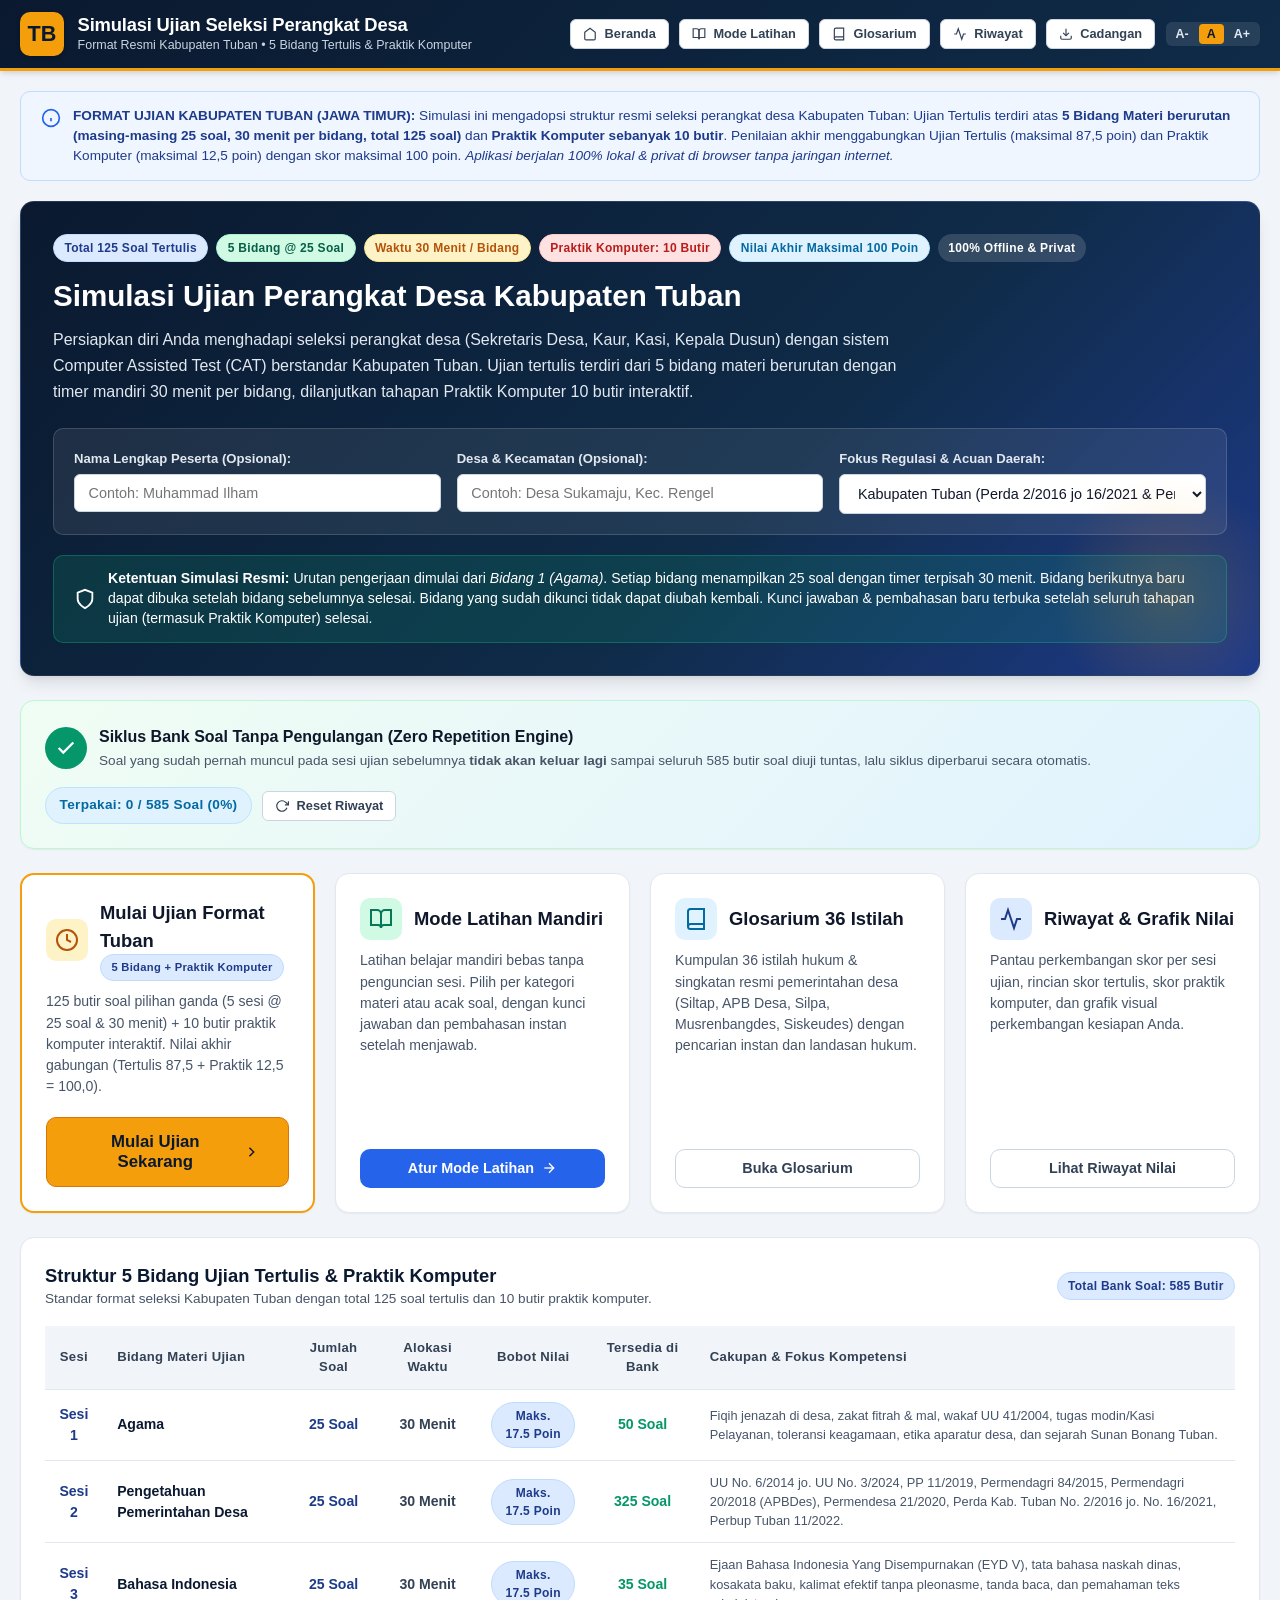
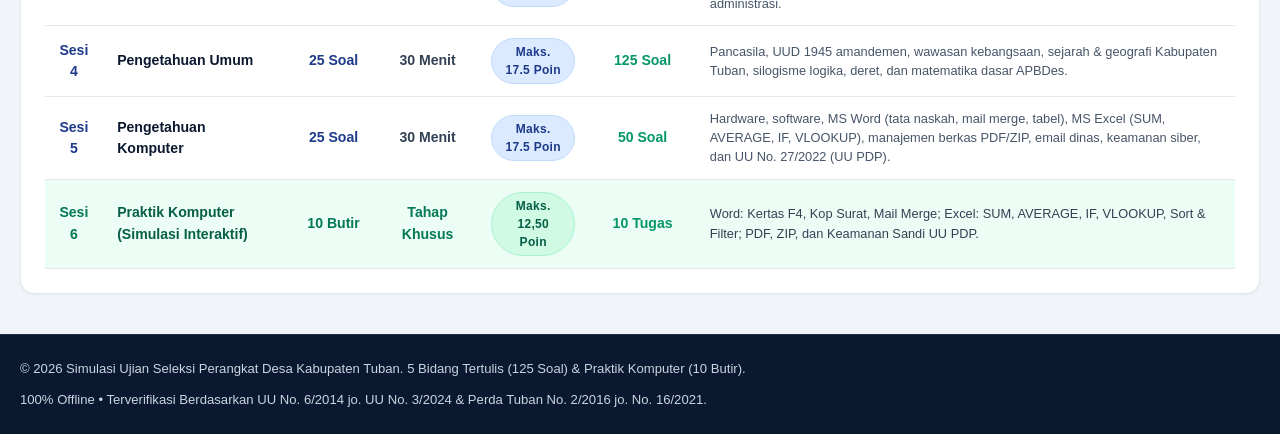
==== commit da81340d: "Add files via upload" ====
--- a/index.html
+++ b/index.html
@@ -3,1380 +3,49 @@
 <head>
   <meta charset="UTF-8">
   <meta name="viewport" content="width=device-width, initial-scale=1.0">
-  <title>Simulasi Ujian Perangkat Desa | CBT Mandiri & Latihan Resmi</title>
-  <meta name="description" content="Aplikasi simulasi ujian perangkat desa lengkap dan profesional berbasis CBT untuk persiapan seleksi perangkat desa Kabupaten Tuban dan standar nasional. Database 550 soal, acak 100 soal otomatis tanpa kecurangan, pilihan jawaban acak, glosarium desa, analisis kelemahan, dan riwayat nilai.">
-  <meta name="author" content="Simulasi CBT Perangkat Desa">
-  <style>
-    /* ==========================================================================
-       DESIGN SYSTEM & CSS VARIABLES
-       Civic Navy & Emerald/Gold Theme - Clean, Authoritative, CBT Native
-       ========================================================================== */
-    :root {
-      --primary-900: #0a192f;
-      --primary-800: #0f2b48;
-      --primary-700: #1e3a8a;
-      --primary-600: #2563eb;
-      --primary-500: #3b82f6;
-      --primary-100: #dbeafe;
-      --primary-50:  #eff6ff;
-      
-      --accent-gold-700: #b45309;
-      --accent-gold-600: #d97706;
-      --accent-gold-500: #f59e0b;
-      --accent-gold-100: #fef3c7;
-      --accent-gold-50:  #fffbeb;
-      
-      --emerald-800: #065f46;
-      --emerald-700: #047857;
-      --emerald-600: #059669;
-      --emerald-500: #10b981;
-      --emerald-100: #d1fae5;
-      --emerald-50:  #ecfdf5;
-      
-      --rose-700: #b91c1c;
-      --rose-600: #dc2626;
-      --rose-500: #ef4444;
-      --rose-100: #fee2e2;
-      --rose-50:  #fff1f2;
-      
-      --slate-900: #0f172a;
-      --slate-800: #1e293b;
-      --slate-700: #334155;
-      --slate-600: #475569;
-      --slate-500: #64748b;
-      --slate-400: #94a3b8;
-      --slate-300: #cbd5e1;
-      --slate-200: #e2e8f0;
-      --slate-100: #f1f5f9;
-      --slate-50:  #f8fafc;
-      
-      --white: #ffffff;
-      --font-main: -apple-system, BlinkMacSystemFont, "Segoe UI", Roboto, Helvetica, Arial, sans-serif;
-      --shadow-sm: 0 1px 2px 0 rgba(0, 0, 0, 0.05);
-      --shadow-md: 0 4px 6px -1px rgba(0, 0, 0, 0.1), 0 2px 4px -1px rgba(0, 0, 0, 0.06);
-      --shadow-lg: 0 10px 15px -3px rgba(0, 0, 0, 0.1), 0 4px 6px -2px rgba(0, 0, 0, 0.05);
-      --shadow-xl: 0 20px 25px -5px rgba(0, 0, 0, 0.1), 0 10px 10px -5px rgba(0, 0, 0, 0.04);
-      --radius-sm: 6px;
-      --radius-md: 10px;
-      --radius-lg: 14px;
-      --radius-full: 9999px;
-      
-      --app-font-scale: 100%;
-    }
-
-    html {
-      font-size: var(--app-font-scale);
-    }
-
-    *, *::before, *::after {
-      box-sizing: border-box;
-      margin: 0;
-      padding: 0;
-    }
-
-    body {
-      font-family: var(--font-main);
-      background-color: var(--slate-100);
-      color: var(--slate-900);
-      line-height: 1.5;
-      min-height: 100vh;
-      display: flex;
-      flex-direction: column;
-      -webkit-font-smoothing: antialiased;
-    }
-
-    /* Accessibility Focus Ring (A11y) */
-    :focus-visible {
-      outline: 3px solid var(--accent-gold-500);
-      outline-offset: 2px;
-    }
-
-    /* Civic Authority Header */
-    .civic-header {
-      background: linear-gradient(135deg, var(--primary-900) 0%, var(--primary-800) 100%);
-      color: var(--white);
-      border-bottom: 3px solid var(--accent-gold-500);
-      box-shadow: var(--shadow-md);
-      position: sticky;
-      top: 0;
-      z-index: 1000;
-    }
-
-    .header-container {
-      max-width: 1300px;
-      margin: 0 auto;
-      padding: 0.75rem 1.25rem;
-      display: flex;
-      align-items: center;
-      justify-content: space-between;
-      gap: 1rem;
-      flex-wrap: wrap;
-    }
-
-    .brand-block {
-      display: flex;
-      align-items: center;
-      gap: 0.85rem;
-      text-decoration: none;
-      color: inherit;
-      cursor: pointer;
-    }
-
-    .brand-emblem {
-      width: 44px;
-      height: 44px;
-      background: linear-gradient(135deg, var(--accent-gold-500) 0%, var(--accent-gold-600) 100%);
-      border-radius: var(--radius-md);
-      display: flex;
-      align-items: center;
-      justify-content: center;
-      color: var(--primary-900);
-      box-shadow: 0 2px 4px rgba(0,0,0,0.2);
-      flex-shrink: 0;
-    }
-
-    .brand-title h1 {
-      font-size: 1.15rem;
-      font-weight: 800;
-      letter-spacing: 0.5px;
-      line-height: 1.2;
-      color: var(--white);
-    }
-
-    .brand-title p {
-      font-size: 0.75rem;
-      color: var(--slate-300);
-      font-weight: 500;
-    }
-
-    .header-nav {
-      display: flex;
-      align-items: center;
-      gap: 0.5rem;
-      flex-wrap: wrap;
-    }
-
-    .header-badge {
-      background: rgba(255, 255, 255, 0.12);
-      border: 1px solid rgba(255, 255, 255, 0.2);
-      color: var(--accent-gold-100);
-      padding: 0.3rem 0.65rem;
-      border-radius: var(--radius-full);
-      font-size: 0.72rem;
-      font-weight: 600;
-      letter-spacing: 0.4px;
-      display: inline-flex;
-      align-items: center;
-      gap: 0.35rem;
-    }
-
-    .font-scale-control {
-      display: flex;
-      align-items: center;
-      background: rgba(0, 0, 0, 0.25);
-      border: 1px solid rgba(255, 255, 255, 0.2);
-      border-radius: var(--radius-sm);
-      overflow: hidden;
-    }
-
-    .font-scale-btn {
-      background: transparent;
-      border: none;
-      color: var(--white);
-      padding: 0.3rem 0.55rem;
-      font-size: 0.75rem;
-      font-weight: 700;
-      cursor: pointer;
-      transition: background 0.15s;
-    }
-
-    .font-scale-btn:hover {
-      background: rgba(255, 255, 255, 0.2);
-    }
-
-    .font-scale-btn.active {
-      background: var(--accent-gold-500);
-      color: var(--primary-900);
-    }
-
-    /* Main Container */
-    .app-main {
-      max-width: 1300px;
-      width: 100%;
-      margin: 0 auto;
-      padding: 1.5rem 1.25rem 3rem;
-      flex: 1;
-    }
-
-    /* Alerts & Notifiers */
-    .disclaimer-banner {
-      background-color: var(--slate-50);
-      border-left: 4px solid var(--primary-600);
-      padding: 0.75rem 1rem;
-      border-radius: var(--radius-sm);
-      margin-bottom: 1.5rem;
-      font-size: 0.82rem;
-      color: var(--slate-700);
-      box-shadow: var(--shadow-sm);
-      display: flex;
-      align-items: flex-start;
-      gap: 0.75rem;
-    }
-
-    .resume-card {
-      background: var(--emerald-50);
-      border: 1px solid var(--emerald-500);
-      border-radius: var(--radius-md);
-      padding: 1rem 1.25rem;
-      margin-bottom: 1.5rem;
-      display: flex;
-      align-items: center;
-      justify-content: space-between;
-      gap: 1rem;
-      flex-wrap: wrap;
-    }
-
-    /* Common Card */
-    .cbt-card {
-      background: var(--white);
-      border-radius: var(--radius-lg);
-      border: 1px solid var(--slate-200);
-      box-shadow: var(--shadow-sm);
-      padding: 1.5rem;
-      margin-bottom: 1.5rem;
-    }
-
-    /* Hero Panel on Home */
-    .hero-panel {
-      background: linear-gradient(135deg, var(--primary-900) 0%, var(--primary-700) 100%);
-      color: var(--white);
-      border-radius: var(--radius-lg);
-      padding: 2.25rem 2rem;
-      margin-bottom: 1.75rem;
-      box-shadow: var(--shadow-lg);
-      position: relative;
-      overflow: hidden;
-    }
-
-    .hero-panel::after {
-      content: "";
-      position: absolute;
-      right: -30px;
-      bottom: -30px;
-      width: 240px;
-      height: 240px;
-      background: radial-gradient(circle, rgba(245, 158, 11, 0.15) 0%, rgba(255,255,255,0) 70%);
-      pointer-events: none;
-    }
-
-    .hero-panel h2 {
-      font-size: 1.85rem;
-      font-weight: 800;
-      margin-bottom: 0.75rem;
-      line-height: 1.25;
-      letter-spacing: -0.3px;
-    }
-
-    .hero-panel p.lead {
-      font-size: 1rem;
-      color: var(--slate-200);
-      max-width: 850px;
-      margin-bottom: 1.5rem;
-      line-height: 1.6;
-    }
-
-    .hero-badge-row {
-      display: flex;
-      gap: 0.65rem;
-      flex-wrap: wrap;
-      margin-bottom: 1.25rem;
-    }
-
-    /* Badges */
-    .badge-pill {
-      display: inline-flex;
-      align-items: center;
-      gap: 0.35rem;
-      padding: 0.25rem 0.65rem;
-      border-radius: var(--radius-full);
-      font-size: 0.75rem;
-      font-weight: 700;
-      line-height: 1;
-    }
-
-    .badge-cat {
-      background: var(--primary-100);
-      color: var(--primary-700);
-      border: 1px solid rgba(30, 58, 138, 0.2);
-    }
-
-    .badge-diff-mudah {
-      background: var(--emerald-100);
-      color: var(--emerald-700);
-      border: 1px solid rgba(4, 120, 87, 0.2);
-    }
-
-    .badge-diff-sedang {
-      background: var(--accent-gold-100);
-      color: var(--accent-gold-700);
-      border: 1px solid rgba(180, 83, 9, 0.2);
-    }
-
-    .badge-diff-sulit {
-      background: var(--rose-100);
-      color: var(--rose-700);
-      border: 1px solid rgba(185, 28, 28, 0.2);
-    }
-
-    .badge-verified {
-      background: #e0f2fe;
-      color: #0369a1;
-      border: 1px solid #7dd3fc;
-    }
-
-    /* Form & Input Groups */
-    .form-candidate-grid {
-      display: grid;
-      grid-template-columns: repeat(auto-fit, minmax(240px, 1fr));
-      gap: 1rem;
-      background: rgba(255, 255, 255, 0.08);
-      padding: 1.25rem;
-      border-radius: var(--radius-md);
-      border: 1px solid rgba(255, 255, 255, 0.15);
-      margin-bottom: 1.5rem;
-    }
-
-    .form-group label {
-      display: block;
-      font-size: 0.82rem;
-      font-weight: 600;
-      color: var(--slate-200);
-      margin-bottom: 0.35rem;
-    }
-
-    .form-control {
-      width: 100%;
-      padding: 0.65rem 0.85rem;
-      border-radius: var(--radius-sm);
-      border: 1px solid var(--slate-300);
-      font-size: 0.92rem;
-      font-family: inherit;
-      color: var(--slate-900);
-      background-color: var(--white);
-      transition: border-color 0.15s, box-shadow 0.15s;
-    }
-
-    .form-control:focus {
-      border-color: var(--primary-500);
-      box-shadow: 0 0 0 3px rgba(37, 99, 235, 0.2);
-      outline: none;
-    }
-
-    /* Switch toggles */
-    .toggle-group {
-      display: flex;
-      align-items: center;
-      gap: 0.75rem;
-      margin-top: 0.5rem;
-    }
-
-    .toggle-switch {
-      position: relative;
-      display: inline-block;
-      width: 44px;
-      height: 24px;
-      flex-shrink: 0;
-    }
-
-    .toggle-switch input {
-      opacity: 0;
-      width: 0;
-      height: 0;
-    }
-
-    .toggle-slider {
-      position: absolute;
-      cursor: pointer;
-      top: 0; left: 0; right: 0; bottom: 0;
-      background-color: var(--slate-400);
-      transition: .2s;
-      border-radius: 24px;
-    }
-
-    .toggle-slider:before {
-      position: absolute;
-      content: "";
-      height: 18px;
-      width: 18px;
-      left: 3px;
-      bottom: 3px;
-      background-color: white;
-      transition: .2s;
-      border-radius: 50%;
-    }
-
-    input:checked + .toggle-slider {
-      background-color: var(--emerald-600);
-    }
-
-    input:checked + .toggle-slider:before {
-      transform: translateX(20px);
-    }
-
-    /* Buttons */
-    .btn {
-      display: inline-flex;
-      align-items: center;
-      justify-content: center;
-      gap: 0.5rem;
-      padding: 0.65rem 1.25rem;
-      font-size: 0.92rem;
-      font-weight: 700;
-      border-radius: var(--radius-md);
-      border: 1px solid transparent;
-      cursor: pointer;
-      transition: all 0.15s ease-in-out;
-      text-decoration: none;
-      line-height: 1.2;
-    }
-
-    .btn:disabled {
-      opacity: 0.55;
-      cursor: not-allowed;
-    }
-
-    .btn-sm {
-      padding: 0.4rem 0.8rem;
-      font-size: 0.82rem;
-    }
-
-    .btn-lg {
-      padding: 0.85rem 1.65rem;
-      font-size: 1.05rem;
-    }
-
-    .btn-primary {
-      background: var(--primary-600);
-      color: var(--white);
-    }
-    .btn-primary:hover:not(:disabled) {
-      background: var(--primary-700);
-      box-shadow: var(--shadow-md);
-    }
-
-    .btn-gold {
-      background: linear-gradient(135deg, var(--accent-gold-500) 0%, var(--accent-gold-600) 100%);
-      color: var(--primary-900);
-      box-shadow: 0 2px 4px rgba(217, 119, 6, 0.3);
-    }
-    .btn-gold:hover:not(:disabled) {
-      background: linear-gradient(135deg, var(--accent-gold-600) 0%, var(--accent-gold-700) 100%);
-      color: var(--white);
-    }
-
-    .btn-emerald {
-      background: var(--emerald-600);
-      color: var(--white);
-    }
-    .btn-emerald:hover:not(:disabled) {
-      background: var(--emerald-700);
-    }
-
-    .btn-danger {
-      background: var(--rose-600);
-      color: var(--white);
-    }
-    .btn-danger:hover:not(:disabled) {
-      background: var(--rose-700);
-    }
-
-    .btn-outline {
-      background: var(--white);
-      border-color: var(--slate-300);
-      color: var(--slate-700);
-    }
-    .btn-outline:hover:not(:disabled) {
-      background: var(--slate-50);
-      border-color: var(--slate-400);
-      color: var(--slate-900);
-    }
-
-    .btn-flagged {
-      background: var(--accent-gold-100) !important;
-      border-color: var(--accent-gold-500) !important;
-      color: var(--accent-gold-700) !important;
-      font-weight: 800 !important;
-    }
-
-    /* Action Cards Grid on Home */
-    .actions-grid {
-      display: grid;
-      grid-template-columns: repeat(auto-fit, minmax(280px, 1fr));
-      gap: 1.25rem;
-      margin-bottom: 2rem;
-    }
-
-    .action-card {
-      background: var(--white);
-      border: 1px solid var(--slate-200);
-      border-radius: var(--radius-lg);
-      padding: 1.5rem;
-      box-shadow: var(--shadow-sm);
-      display: flex;
-      flex-direction: column;
-      justify-content: space-between;
-      transition: transform 0.2s, box-shadow 0.2s;
-    }
-
-    .action-card:hover {
-      transform: translateY(-2px);
-      box-shadow: var(--shadow-md);
-      border-color: var(--primary-500);
-    }
-
-    .action-card-header {
-      display: flex;
-      align-items: center;
-      gap: 0.85rem;
-      margin-bottom: 0.75rem;
-    }
-
-    .action-card-icon {
-      width: 42px;
-      height: 42px;
-      border-radius: var(--radius-md);
-      display: flex;
-      align-items: center;
-      justify-content: center;
-      flex-shrink: 0;
-    }
-
-    .action-card h3 {
-      font-size: 1.15rem;
-      font-weight: 800;
-      color: var(--primary-900);
-    }
-
-    .action-card p {
-      font-size: 0.88rem;
-      color: var(--slate-600);
-      line-height: 1.5;
-      margin-bottom: 1.25rem;
-    }
-
-    /* Category Distribution Table */
-    .table-container {
-      overflow-x: auto;
-      margin-top: 1rem;
-      border-radius: var(--radius-md);
-      border: 1px solid var(--slate-200);
-    }
-
-    .cbt-table {
-      width: 100%;
-      border-collapse: collapse;
-      font-size: 0.88rem;
-      background: var(--white);
-      text-align: left;
-    }
-
-    .cbt-table th {
-      background: var(--slate-100);
-      color: var(--slate-800);
-      font-weight: 700;
-      padding: 0.75rem 1rem;
-      border-bottom: 2px solid var(--slate-200);
-      white-space: nowrap;
-    }
-
-    .cbt-table td {
-      padding: 0.75rem 1rem;
-      border-bottom: 1px solid var(--slate-200);
-      vertical-align: middle;
-    }
-
-    .cbt-table tr:hover {
-      background: var(--slate-50);
-    }
-
-    /* ==========================================================================
-       EXAM VIEW & CAT LAYOUT (VIEW 3)
-       ========================================================================== */
-    .cbt-exam-layout {
-      display: grid;
-      grid-template-columns: 1fr 340px;
-      gap: 1.5rem;
-      align-items: start;
-    }
-
-    @media (max-width: 992px) {
-      .cbt-exam-layout {
-        grid-template-columns: 1fr;
-      }
-    }
-
-    /* Exam Top Status Bar */
-    .exam-top-bar {
-      background: var(--white);
-      border: 1px solid var(--slate-200);
-      border-radius: var(--radius-md);
-      padding: 0.85rem 1.25rem;
-      margin-bottom: 1.25rem;
-      display: flex;
-      align-items: center;
-      justify-content: space-between;
-      gap: 1rem;
-      flex-wrap: wrap;
-      box-shadow: var(--shadow-sm);
-    }
-
-    .candidate-info-chip {
-      display: flex;
-      align-items: center;
-      gap: 0.75rem;
-    }
-
-    .candidate-avatar {
-      width: 38px;
-      height: 38px;
-      border-radius: 50%;
-      background: var(--primary-700);
-      color: var(--white);
-      display: flex;
-      align-items: center;
-      justify-content: center;
-      font-weight: 800;
-      font-size: 0.95rem;
-    }
-
-    .candidate-text h4 {
-      font-size: 0.95rem;
-      font-weight: 800;
-      color: var(--slate-900);
-      line-height: 1.2;
-    }
-
-    .candidate-text p {
-      font-size: 0.75rem;
-      color: var(--slate-500);
-    }
-
-    /* Dual Timers Widget */
-    .timers-wrapper {
-      display: flex;
-      align-items: center;
-      gap: 0.85rem;
-      flex-wrap: wrap;
-    }
-
-    .timer-badge {
-      display: flex;
-      align-items: center;
-      gap: 0.5rem;
-      padding: 0.5rem 0.9rem;
-      border-radius: var(--radius-md);
-      font-weight: 800;
-      font-size: 1.05rem;
-      letter-spacing: 0.5px;
-      box-shadow: inset 0 1px 2px rgba(0,0,0,0.06);
-    }
-
-    .timer-badge.total-timer {
-      background: var(--primary-900);
-      color: var(--accent-gold-500);
-      border: 1px solid var(--accent-gold-600);
-    }
-
-    .timer-badge.total-timer.urgent {
-      background: var(--rose-700);
-      color: var(--white);
-      animation: pulseAlert 1s infinite alternate;
-    }
-
-    .timer-badge.question-timer {
-      background: var(--slate-100);
-      color: var(--slate-800);
-      border: 1px solid var(--slate-300);
-      font-size: 0.92rem;
-    }
-
-    .timer-badge.question-timer.urgent {
-      background: var(--rose-100);
-      color: var(--rose-700);
-      border-color: var(--rose-400);
-    }
-
-    @keyframes pulseAlert {
-      from { transform: scale(1); }
-      to { transform: scale(1.02); box-shadow: 0 0 10px rgba(220, 38, 38, 0.4); }
-    }
-
-    /* Question Main Card */
-    .question-card {
-      background: var(--white);
-      border: 1px solid var(--slate-200);
-      border-radius: var(--radius-lg);
-      padding: 1.75rem;
-      box-shadow: var(--shadow-sm);
-      min-height: 480px;
-      display: flex;
-      flex-direction: column;
-      justify-content: space-between;
-    }
-
-    .question-meta-row {
-      display: flex;
-      align-items: center;
-      justify-content: space-between;
-      gap: 0.75rem;
-      margin-bottom: 1.25rem;
-      padding-bottom: 0.85rem;
-      border-bottom: 1px solid var(--slate-200);
-      flex-wrap: wrap;
-    }
-
-    .question-number-badge {
-      font-size: 1.1rem;
-      font-weight: 800;
-      color: var(--primary-900);
-    }
-
-    .badges-group {
-      display: flex;
-      gap: 0.4rem;
-      align-items: center;
-      flex-wrap: wrap;
-    }
-
-    .question-text {
-      font-size: 1.12rem;
-      line-height: 1.65;
-      color: var(--slate-900);
-      font-weight: 600;
-      margin-bottom: 1.5rem;
-    }
-
-    /* Options List */
-    .options-list {
-      display: flex;
-      flex-direction: column;
-      gap: 0.75rem;
-      margin-bottom: 1.5rem;
-    }
-
-    .option-item {
-      display: flex;
-      align-items: flex-start;
-      gap: 0.85rem;
-      padding: 0.85rem 1rem;
-      border-radius: var(--radius-md);
-      border: 2px solid var(--slate-200);
-      background: var(--white);
-      cursor: pointer;
-      transition: all 0.15s ease-in-out;
-      user-select: none;
-    }
-
-    .option-item:hover {
-      border-color: var(--primary-500);
-      background: var(--primary-50);
-    }
-
-    .option-item.selected {
-      border-color: var(--primary-600);
-      background: var(--primary-50);
-      box-shadow: 0 0 0 1px var(--primary-600);
-    }
-
-    .option-letter {
-      width: 32px;
-      height: 32px;
-      border-radius: 50%;
-      background: var(--slate-100);
-      color: var(--slate-700);
-      border: 1px solid var(--slate-300);
-      display: flex;
-      align-items: center;
-      justify-content: center;
-      font-weight: 800;
-      font-size: 0.88rem;
-      flex-shrink: 0;
-      transition: all 0.15s;
-    }
-
-    .option-item.selected .option-letter {
-      background: var(--primary-600);
-      color: var(--white);
-      border-color: var(--primary-600);
-    }
-
-    .option-item.eval-correct {
-      border-color: var(--emerald-600);
-      background: var(--emerald-50);
-    }
-
-    .option-item.eval-correct .option-letter {
-      background: var(--emerald-600);
-      color: var(--white);
-      border-color: var(--emerald-600);
-    }
-
-    .option-item.eval-wrong {
-      border-color: var(--rose-600);
-      background: var(--rose-50);
-    }
-
-    .option-item.eval-wrong .option-letter {
-      background: var(--rose-600);
-      color: var(--white);
-      border-color: var(--rose-600);
-    }
-
-    .option-content {
-      font-size: 0.98rem;
-      color: var(--slate-800);
-      line-height: 1.5;
-      padding-top: 2px;
-      flex: 1;
-    }
-
-    /* Action Nav Bar */
-    .cbt-action-bar {
-      display: flex;
-      align-items: center;
-      justify-content: space-between;
-      gap: 0.75rem;
-      padding-top: 1.25rem;
-      border-top: 1px solid var(--slate-200);
-      flex-wrap: wrap;
-    }
-
-    .cbt-action-left, .cbt-action-right {
-      display: flex;
-      align-items: center;
-      gap: 0.65rem;
-      flex-wrap: wrap;
-    }
-
-    /* Palette Sidebar */
-    .palette-card {
-      background: var(--white);
-      border: 1px solid var(--slate-200);
-      border-radius: var(--radius-lg);
-      padding: 1.25rem;
-      box-shadow: var(--shadow-sm);
-      position: sticky;
-      top: 80px;
-    }
-
-    .palette-header {
-      display: flex;
-      align-items: center;
-      justify-content: space-between;
-      margin-bottom: 0.85rem;
-    }
-
-    .palette-header h3 {
-      font-size: 1.05rem;
-      font-weight: 800;
-      color: var(--primary-900);
-    }
-
-    .palette-filter-bar {
-      display: flex;
-      gap: 0.35rem;
-      margin-bottom: 0.85rem;
-      flex-wrap: wrap;
-    }
-
-    .palette-filter-btn {
-      background: var(--slate-100);
-      border: 1px solid var(--slate-200);
-      padding: 0.25rem 0.5rem;
-      border-radius: var(--radius-sm);
-      font-size: 0.72rem;
-      font-weight: 700;
-      color: var(--slate-600);
-      cursor: pointer;
-    }
-
-    .palette-filter-btn.active {
-      background: var(--primary-700);
-      color: var(--white);
-      border-color: var(--primary-700);
-    }
-
-    .palette-legend {
-      display: grid;
-      grid-template-columns: repeat(2, 1fr);
-      gap: 0.4rem;
-      font-size: 0.72rem;
-      color: var(--slate-600);
-      background: var(--slate-50);
-      padding: 0.65rem;
-      border-radius: var(--radius-sm);
-      margin-bottom: 1rem;
-      border: 1px solid var(--slate-200);
-    }
-
-    .legend-item {
-      display: flex;
-      align-items: center;
-      gap: 0.4rem;
-    }
-
-    .legend-dot {
-      width: 12px;
-      height: 12px;
-      border-radius: 3px;
-      flex-shrink: 0;
-    }
-
-    .grid-palette {
-      display: grid;
-      grid-template-columns: repeat(5, 1fr);
-      gap: 0.45rem;
-      max-height: 380px;
-      overflow-y: auto;
-      padding-right: 4px;
-    }
-
-    .btn-palette-num {
-      height: 36px;
-      border-radius: var(--radius-sm);
-      border: 1px solid var(--slate-300);
-      background: var(--white);
-      font-weight: 800;
-      font-size: 0.82rem;
-      color: var(--slate-700);
-      display: flex;
-      align-items: center;
-      justify-content: center;
-      cursor: pointer;
-      position: relative;
-      transition: all 0.15s;
-    }
-
-    .btn-palette-num:hover {
-      border-color: var(--primary-500);
-      transform: scale(1.05);
-    }
-
-    .btn-palette-num.answered {
-      background: var(--emerald-600);
-      color: var(--white);
-      border-color: var(--emerald-700);
-    }
-
-    .btn-palette-num.flagged {
-      background: var(--accent-gold-500) !important;
-      color: var(--primary-900) !important;
-      border-color: var(--accent-gold-600) !important;
-      font-weight: 900;
-    }
-
-    .btn-palette-num.answered.flagged {
-      background: linear-gradient(135deg, var(--emerald-600) 65%, var(--accent-gold-500) 65%) !important;
-      color: var(--white) !important;
-    }
-
-    .btn-palette-num.skipped {
-      background: var(--rose-50);
-      border-color: var(--rose-300);
-      color: var(--rose-700);
-    }
-
-    .btn-palette-num.active {
-      outline: 2px solid var(--primary-600);
-      outline-offset: 1px;
-      font-weight: 900;
-    }
-
-    /* Pre-Finish Modal Status Pills */
-    .status-summary-grid {
-      display: grid;
-      grid-template-columns: repeat(auto-fit, minmax(130px, 1fr));
-      gap: 0.75rem;
-      margin: 1rem 0;
-    }
-
-    .status-pill-box {
-      padding: 0.85rem;
-      border-radius: var(--radius-md);
-      text-align: center;
-      border: 1px solid var(--slate-200);
-    }
-
-    .status-pill-box.answered {
-      background: var(--emerald-50);
-      border-color: var(--emerald-300);
-      color: var(--emerald-800);
-    }
-
-    .status-pill-box.flagged {
-      background: var(--accent-gold-50);
-      border-color: var(--accent-gold-300);
-      color: var(--accent-gold-800);
-    }
-
-    .status-pill-box.empty {
-      background: var(--rose-50);
-      border-color: var(--rose-300);
-      color: var(--rose-800);
-    }
-
-    .status-pill-num {
-      font-size: 1.6rem;
-      font-weight: 900;
-      line-height: 1;
-      margin-bottom: 0.25rem;
-    }
-
-    .status-pill-label {
-      font-size: 0.75rem;
-      font-weight: 700;
-      text-transform: uppercase;
-      letter-spacing: 0.5px;
-    }
-
-    .clickable-nums-wrap {
-      display: flex;
-      flex-wrap: wrap;
-      gap: 0.35rem;
-      max-height: 120px;
-      overflow-y: auto;
-      padding: 0.5rem;
-      background: var(--slate-50);
-      border-radius: var(--radius-sm);
-      border: 1px solid var(--slate-200);
-      margin-top: 0.5rem;
-    }
-
-    .jump-chip {
-      padding: 0.2rem 0.55rem;
-      border-radius: var(--radius-sm);
-      font-size: 0.75rem;
-      font-weight: 700;
-      cursor: pointer;
-      border: 1px solid var(--slate-300);
-      background: var(--white);
-    }
-
-    .jump-chip:hover {
-      background: var(--primary-100);
-      border-color: var(--primary-600);
-    }
-
-    /* ==========================================================================
-       RESULTS & WEAKNESS ANALYSIS (VIEW 4)
-       ========================================================================== */
-    .results-hero {
-      background: linear-gradient(135deg, var(--primary-900) 0%, var(--primary-800) 100%);
-      color: var(--white);
-      border-radius: var(--radius-lg);
-      padding: 2rem;
-      margin-bottom: 1.75rem;
-      box-shadow: var(--shadow-lg);
-    }
-
-    .results-hero-grid {
-      display: grid;
-      grid-template-columns: 1fr 280px;
-      gap: 2rem;
-      align-items: center;
-    }
-
-    .results-score-badge {
-      background: rgba(255, 255, 255, 0.08);
-      border: 2px solid var(--accent-gold-500);
-      border-radius: var(--radius-lg);
-      padding: 1.5rem;
-      text-align: center;
-      box-shadow: var(--shadow-md);
-    }
-
-    .results-score-badge .score-value {
-      font-size: 3.5rem;
-      font-weight: 900;
-      color: var(--accent-gold-500);
-      line-height: 1;
-      margin: 0.35rem 0;
-    }
-
-    .results-stats-row {
-      display: grid;
-      grid-template-columns: repeat(auto-fit, minmax(110px, 1fr));
-      gap: 0.75rem;
-      margin-top: 1.25rem;
-    }
-
-    .stat-box {
-      background: rgba(255, 255, 255, 0.1);
-      border-radius: var(--radius-md);
-      padding: 0.75rem;
-      text-align: center;
-    }
-
-    .stat-box-num {
-      font-size: 1.35rem;
-      font-weight: 800;
-    }
-
-    .stat-box-num.benar { color: var(--emerald-400); }
-    .stat-box-num.salah { color: var(--rose-400); }
-    .stat-box-num.kosong { color: var(--slate-300); }
-
-    /* Weakness Analysis Section */
-    .weakness-card {
-      background: var(--white);
-      border-radius: var(--radius-md);
-      border: 1px solid var(--slate-200);
-      padding: 1rem 1.25rem;
-      margin-bottom: 0.85rem;
-      display: flex;
-      flex-direction: column;
-      gap: 0.5rem;
-      transition: border-color 0.15s;
-    }
-
-    .weakness-card.needs-work {
-      border-left: 5px solid var(--rose-600);
-      background: #fffafa;
-    }
-
-    .weakness-card.fair {
-      border-left: 5px solid var(--accent-gold-500);
-    }
-
-    .weakness-card.mastered {
-      border-left: 5px solid var(--emerald-600);
-    }
-
-    .weakness-header {
-      display: flex;
-      justify-content: space-between;
-      align-items: center;
-      flex-wrap: wrap;
-      gap: 0.5rem;
-    }
-
-    .progress-bar-wrap {
-      width: 100%;
-      height: 8px;
-      background: var(--slate-200);
-      border-radius: var(--radius-full);
-      overflow: hidden;
-      margin: 0.35rem 0;
-    }
-
-    .progress-bar-fill {
-      height: 100%;
-      border-radius: var(--radius-full);
-      transition: width 0.3s;
-    }
-
-    /* Glosarium Cards */
-    .glossary-search-box {
-      display: flex;
-      gap: 0.75rem;
-      margin-bottom: 1.25rem;
-      flex-wrap: wrap;
-    }
-
-    .glossary-grid {
-      display: grid;
-      grid-template-columns: repeat(auto-fit, minmax(320px, 1fr));
-      gap: 1rem;
-    }
-
-    .glossary-card {
-      background: var(--white);
-      border: 1px solid var(--slate-200);
-      border-radius: var(--radius-md);
-      padding: 1.15rem;
-      box-shadow: var(--shadow-sm);
-      display: flex;
-      flex-direction: column;
-      justify-content: space-between;
-    }
-
-    .glossary-term {
-      font-size: 1.15rem;
-      font-weight: 800;
-      color: var(--primary-900);
-      margin-bottom: 0.25rem;
-    }
-
-    .glossary-def {
-      font-size: 0.88rem;
-      color: var(--slate-700);
-      line-height: 1.5;
-      margin-bottom: 0.75rem;
-    }
-
-    .glossary-src {
-      font-size: 0.78rem;
-      color: var(--primary-700);
-      background: var(--primary-50);
-      padding: 0.4rem 0.65rem;
-      border-radius: var(--radius-sm);
-      border-left: 3px solid var(--primary-600);
-    }
-
-    /* History & SVG Chart */
-    .chart-container {
-      width: 100%;
-      height: 240px;
-      margin: 1.25rem 0;
-      position: relative;
-    }
-
-    .comparison-notice {
-      padding: 0.75rem 1rem;
-      border-radius: var(--radius-md);
-      font-size: 0.85rem;
-      margin-bottom: 1.25rem;
-      display: flex;
-      align-items: center;
-      gap: 0.65rem;
-    }
-
-    .comparison-notice.valid {
-      background: var(--emerald-50);
-      border: 1px solid var(--emerald-400);
-      color: var(--emerald-800);
-    }
-
-    .comparison-notice.disparate {
-      background: var(--accent-gold-50);
-      border: 1px solid var(--accent-gold-400);
-      color: var(--accent-gold-800);
-    }
-
-    /* Review items in results */
-    .review-item-card {
-      background: var(--white);
-      border: 1px solid var(--slate-200);
-      border-radius: var(--radius-md);
-      padding: 1.25rem;
-      margin-bottom: 1rem;
-      box-shadow: var(--shadow-sm);
-    }
-
-    .review-item-card.is-correct { border-left: 4px solid var(--emerald-600); }
-    .review-item-card.is-wrong { border-left: 4px solid var(--rose-600); }
-    .review-item-card.is-empty { border-left: 4px solid var(--slate-400); }
-
-    .explanation-box {
-      background: var(--slate-50);
-      border-left: 3px solid var(--primary-600);
-      padding: 0.85rem 1rem;
-      border-radius: var(--radius-sm);
-      margin-top: 0.75rem;
-      font-size: 0.88rem;
-    }
-
-    .explanation-source {
-      margin-top: 0.5rem;
-      font-size: 0.8rem;
-      color: var(--primary-700);
-      font-weight: 600;
-    }
-
-    /* Modals */
-    .modal-backdrop {
-      position: fixed;
-      top: 0; left: 0; right: 0; bottom: 0;
-      background: rgba(15, 23, 42, 0.65);
-      backdrop-filter: blur(3px);
-      display: none;
-      align-items: center;
-      justify-content: center;
-      z-index: 2000;
-      padding: 1rem;
-    }
-
-    .modal-backdrop.open {
-      display: flex;
-    }
-
-    .modal-dialog {
-      background: var(--white);
-      border-radius: var(--radius-lg);
-      max-width: 580px;
-      width: 100%;
-      max-height: 90vh;
-      overflow-y: auto;
-      padding: 1.75rem;
-      box-shadow: var(--shadow-xl);
-      animation: modalFadeIn 0.2s ease-out;
-    }
-
-    @keyframes modalFadeIn {
-      from { transform: scale(0.95); opacity: 0; }
-      to { transform: scale(1); opacity: 1; }
-    }
-
-    .modal-actions {
-      display: flex;
-      justify-content: flex-end;
-      gap: 0.75rem;
-      margin-top: 1.5rem;
-    }
-
-    /* Print styles */
-    @media print {
-      .no-print, .civic-header, .palette-card, .cbt-action-bar, .modal-backdrop {
-        display: none !important;
-      }
-      body {
-        background: #fff;
-        color: #000;
-      }
-      .app-main {
-        max-width: 100%;
-        padding: 0;
-      }
-      .review-item-card {
-        page-break-inside: avoid;
-        border: 1px solid #ccc;
-      }
-    }
-  </style>
+  <title>Simulasi Ujian Perangkat Desa Kabupaten Tuban | 5 Bidang Tertulis & Praktik Komputer</title>
+  <meta name="description" content="Aplikasi simulasi resmi ujian perangkat desa Kabupaten Tuban. 5 bidang materi tertulis berurutan @ 25 soal (30 menit/bidang, total 125 soal) dan praktik komputer 10 butir. Nilai akhir gabungan tertulis (87,5) dan praktik (12,5).">
+  <meta name="author" content="Simulasi CBT Perangkat Desa Kabupaten Tuban">
+  <!-- Modular Stylesheet -->
+  <link rel="stylesheet" href="css/style.css">
 </head>
 <body>
 
-  <!-- Official Civic Header -->
+  <!-- Civic Top Header -->
   <header class="civic-header no-print">
-    <div class="header-container">
+    <div class="civic-header-inner">
       <div class="brand-block" onclick="CBTApp.navigate('home')">
-        <div class="brand-emblem">
-          <svg width="24" height="24" viewBox="0 0 24 24" fill="none" stroke="currentColor" stroke-width="2">
-            <path d="M12 2L2 7l10 5 10-5-10-5zM2 17l10 5 10-5M2 12l10 5 10-5"/>
-          </svg>
-        </div>
-        <div class="brand-title">
-          <h1>SIMULASI CBT PERANGKAT DESA</h1>
-          <p id="topRegionLabel">Fokus Kabupaten Tuban & Standar Nasional</p>
-        </div>
-      </div>
-
-      <div class="header-nav">
+        <div class="brand-emblem">TB</div>
+        <div class="brand-text">
+          <h1>Simulasi Ujian Seleksi Perangkat Desa</h1>
+          <p id="topRegionLabel">Format Resmi Kabupaten Tuban • 5 Bidang Tertulis & Praktik Komputer</p>
+        </div>
+      </div>
+
+      <div class="header-actions">
         <button class="btn btn-outline btn-sm" onclick="CBTApp.navigate('home')" title="Halaman Utama">
+          <svg width="14" height="14" viewBox="0 0 24 24" fill="none" stroke="currentColor" stroke-width="2"><path d="M3 9l9-7 9 7v11a2 2 0 0 1-2 2H5a2 2 0 0 1-2-2z"></path></svg>
           Beranda
         </button>
+        <button class="btn btn-outline btn-sm" onclick="CBTApp.navigate('practice-config')" title="Mode Latihan Bebas">
+          <svg width="14" height="14" viewBox="0 0 24 24" fill="none" stroke="currentColor" stroke-width="2"><path d="M2 3h6a4 4 0 0 1 4 4v14a3 3 0 0 0-3-3H2z"></path><path d="M22 3h-6a4 4 0 0 0-4 4v14a3 3 0 0 1 3-3h7z"></path></svg>
+          Mode Latihan
+        </button>
         <button class="btn btn-outline btn-sm" onclick="CBTApp.navigate('glossary')" title="Glosarium 36 Istilah Desa">
-          Glosarium Desa
+          <svg width="14" height="14" viewBox="0 0 24 24" fill="none" stroke="currentColor" stroke-width="2"><path d="M4 19.5A2.5 2.5 0 0 1 6.5 17H20"></path><path d="M6.5 2H20v20H6.5A2.5 2.5 0 0 1 4 19.5v-15A2.5 2.5 0 0 1 6.5 2z"></path></svg>
+          Glosarium
         </button>
         <button class="btn btn-outline btn-sm" onclick="CBTApp.navigate('history')" title="Riwayat & Grafik Nilai">
-          Riwayat Skor
+          <svg width="14" height="14" viewBox="0 0 24 24" fill="none" stroke="currentColor" stroke-width="2"><polyline points="22 12 18 12 15 21 9 3 6 12 2 12"></polyline></svg>
+          Riwayat
         </button>
         <button class="btn btn-outline btn-sm" onclick="CBTApp.openBackupModal()" title="Cadangan Data (Ekspor / Impor JSON)">
-          Cadangan Data
+          <svg width="14" height="14" viewBox="0 0 24 24" fill="none" stroke="currentColor" stroke-width="2"><path d="M21 15v4a2 2 0 0 1-2 2H5a2 2 0 0 1-2-2v-4"></path><polyline points="7 10 12 15 17 10"></polyline><line x1="12" y1="15" x2="12" y2="3"></line></svg>
+          Cadangan
         </button>
 
-        <!-- A11y Font Resizer -->
-        <div class="font-scale-control" title="Ukuran Font Aksesibilitas">
+        <!-- Font Scale Controls -->
+        <div class="font-scale-controls" title="Pengaturan Skala Ukuran Teks">
           <button class="font-scale-btn" id="fScaleSm" onclick="CBTApp.setFontScale('90%')">A-</button>
           <button class="font-scale-btn active" id="fScaleMd" onclick="CBTApp.setFontScale('100%')">A</button>
           <button class="font-scale-btn" id="fScaleLg" onclick="CBTApp.setFontScale('115%')">A+</button>
@@ -1388,10 +57,10 @@
   <main class="app-main">
 
     <!-- Active Resume Session Alert -->
-    <div id="resumeBanner" class="resume-card no-print" style="display:none;">
+    <div id="resumeBanner" class="resume-card no-print" style="display:none; background:var(--white); border-left:4px solid var(--emerald-600); border-radius:var(--radius-md); padding:1rem 1.25rem; margin-bottom:1.25rem; box-shadow:var(--shadow-sm); display:flex; justify-content:space-between; align-items:center; flex-wrap:wrap; gap:0.75rem;">
       <div>
         <strong style="color:var(--slate-900);">Sesi Ujian Aktif Ditemukan!</strong>
-        <p style="font-size:0.85rem; color:var(--slate-700); margin-top:2px;">Anda memiliki sesi simulasi ujian yang belum selesai dengan progres tersimpan.</p>
+        <p style="font-size:0.85rem; color:var(--slate-700); margin-top:2px;">Anda memiliki sesi simulasi ujian Kabupaten Tuban yang sedang berlangsung dengan progres dan timer tersimpan aman.</p>
       </div>
       <div style="display:flex; gap:0.5rem;">
         <button class="btn btn-emerald btn-sm" onclick="CBTApp.resumeSession()">Lanjutkan Ujian</button>
@@ -1400,75 +69,105 @@
     </div>
 
     <!-- Official Notice Banner -->
-    <div class="disclaimer-banner no-print">
-      <svg width="20" height="20" viewBox="0 0 24 24" fill="none" stroke="currentColor" stroke-width="2" style="color:var(--primary-600); flex-shrink:0;">
+    <div class="disclaimer-banner no-print" style="background:#eff6ff; border:1px solid #bfdbfe; border-radius:var(--radius-md); padding:0.85rem 1.25rem; margin-bottom:1.25rem; display:flex; gap:0.75rem; align-items:flex-start; font-size:0.85rem; color:#1e3a8a; line-height:1.5;">
+      <svg width="20" height="20" viewBox="0 0 24 24" fill="none" stroke="currentColor" stroke-width="2" style="color:var(--primary-600); flex-shrink:0; margin-top:2px;">
         <circle cx="12" cy="12" r="10"></circle><line x1="12" y1="16" x2="12" y2="12"></line><line x1="12" y1="8" x2="12.01" y2="8"></line>
       </svg>
       <div>
-        <strong>PEMBERITAHUAN RESMI & PRIVASI PENUH:</strong>
-        Aplikasi ini 100% berjalan lokal di browser Anda. Tidak ada data nama, jawaban, atau riwayat yang dikirim ke jaringan. Seluruh materi mengacu pada regulasi resmi terverifikasi (UU No. 6/2014 jo. UU No. 3/2024, PP No. 11/2019, Permendagri No. 84/2015, Permendagri No. 67/2017, Permendagri No. 20/2018, Perda Kab. Tuban No. 2/2016 jo. No. 16/2021). <em>Simulasi latihan mandiri, bukan ujian kedinasan resmi.</em>
+        <strong>FORMAT UJIAN KABUPATEN TUBAN (JAWA TIMUR):</strong>
+        Simulasi ini mengadopsi struktur resmi seleksi perangkat desa Kabupaten Tuban: Ujian Tertulis terdiri atas <strong>5 Bidang Materi berurutan (masing-masing 25 soal, 30 menit per bidang, total 125 soal)</strong> dan <strong>Praktik Komputer sebanyak 10 butir</strong>. Penilaian akhir menggabungkan Ujian Tertulis (maksimal 87,5 poin) dan Praktik Komputer (maksimal 12,5 poin) dengan skor maksimal 100 poin. <em>Aplikasi berjalan 100% lokal & privat di browser tanpa jaringan internet.</em>
       </div>
     </div>
 
     <!-- ======================================================================
-         VIEW 1: BERANDA (HOME VIEW)
+         VIEW 1: BERANDA / HALAMAN PERSIAPAN (HOME VIEW)
          ====================================================================== -->
     <section id="viewHome">
       <div class="hero-panel">
         <div class="hero-badge-row">
-          <span class="badge-pill badge-cat">Bank Soal Database: 550 Butir</span>
-          <span class="badge-pill badge-diff-mudah">Acak 100 Soal Otomatis</span>
-          <span class="badge-pill badge-diff-sedang">Pilihan Jawaban Diacak Otomatis</span>
-          <span class="badge-pill badge-diff-sulit">Durasi 100 Menit (60 Detik/Soal)</span>
-          <span class="badge-pill badge-verified">100% Offline & Privat</span>
-        </div>
-        <h2>Persiapan Ujian Seleksi Perangkat Desa</h2>
-        <p class="lead">Uji pemahaman dan kesiapan Anda dengan sistem Computer Assisted Test (CAT/CBT) mandiri. Dilengkapi database 550 bank soal terverifikasi, generator 100 soal acak per sesi, pilihan jawaban teracak otomatis tanpa kecurangan, glosarium istilah desa, analisis kelemahan materi, dan pelacak riwayat nilai.</p>
+          <span class="badge-pill badge-cat">Total 125 Soal Tertulis</span>
+          <span class="badge-pill badge-diff-mudah">5 Bidang @ 25 Soal</span>
+          <span class="badge-pill badge-diff-sedang">Waktu 30 Menit / Bidang</span>
+          <span class="badge-pill badge-diff-sulit">Praktik Komputer: 10 Butir</span>
+          <span class="badge-pill badge-verified">Nilai Akhir Maksimal 100 Poin</span>
+          <span class="badge-pill" style="background:rgba(255,255,255,0.15); color:#fff;">100% Offline & Privat</span>
+        </div>
+        <h2>Simulasi Ujian Perangkat Desa Kabupaten Tuban</h2>
+        <p class="lead">Persiapkan diri Anda menghadapi seleksi perangkat desa (Sekretaris Desa, Kaur, Kasi, Kepala Dusun) dengan sistem Computer Assisted Test (CAT) berstandar Kabupaten Tuban. Ujian tertulis terdiri dari 5 bidang materi berurutan dengan timer mandiri 30 menit per bidang, dilanjutkan tahapan Praktik Komputer 10 butir interaktif.</p>
 
         <!-- Candidate Registration Box -->
         <div class="form-candidate-grid">
           <div class="form-group">
             <label for="inputCandidateName">Nama Lengkap Peserta (Opsional):</label>
-            <input type="text" id="inputCandidateName" class="form-control" placeholder="Contoh: Ahmad Fauzi">
+            <input type="text" id="inputCandidateName" class="form-control" placeholder="Contoh: Muhammad Ilham">
           </div>
           <div class="form-group">
-            <label for="inputCandidateVillage">Desa / Kelurahan (Opsional):</label>
-            <input type="text" id="inputCandidateVillage" class="form-control" placeholder="Contoh: Desa Sugihwaras">
+            <label for="inputCandidateVillage">Desa & Kecamatan (Opsional):</label>
+            <input type="text" id="inputCandidateVillage" class="form-control" placeholder="Contoh: Desa Sukamaju, Kec. Rengel">
           </div>
           <div class="form-group">
-            <label for="selectRegion">Pilihan Wilayah Latihan:</label>
+            <label for="selectRegion">Fokus Regulasi & Acuan Daerah:</label>
             <select id="selectRegion" class="form-control" onchange="CBTApp.handleRegionChange()">
-              <option value="tuban">Kabupaten Tuban, Jawa Timur</option>
-              <option value="nasional">Standar Nasional Indonesia</option>
+              <option value="tuban" selected>Kabupaten Tuban (Perda 2/2016 jo 16/2021 & Perbup 11/2022)</option>
+              <option value="nasional">Standar Nasional (UU 6/2014 jo. UU 3/2024)</option>
             </select>
           </div>
         </div>
 
-        <!-- Automatic Randomization & Anti-Cheating Banner (Replaces Manual Toggles) -->
+        <!-- Automatic Randomization & Anti-Cheating Banner -->
         <div style="background:rgba(16, 185, 129, 0.15); padding:0.85rem 1.25rem; border-radius:var(--radius-md); border:1px solid rgba(16, 185, 129, 0.35); display:flex; gap:0.75rem; align-items:center;">
           <svg width="22" height="22" viewBox="0 0 24 24" fill="none" stroke="currentColor" stroke-width="2" style="color:var(--emerald-400); flex-shrink:0;">
             <path d="M12 22s8-4 8-10V5l-8-3-8 3v7c0 6 8 10 8 10z"/>
           </svg>
           <div style="font-size:0.88rem; color:var(--white); line-height:1.4;">
-            <strong>Sistem Integritas & Anti-Kecurangan Aktif:</strong> Seluruh 100 butir soal diundi secara acak proporsional dari bank database 550 soal, dan setiap susunan pilihan jawaban (A, B, C, D) diacak otomatis oleh sistem dengan sinkronisasi kunci jawaban presisi.
+            <strong>Ketentuan Simulasi Resmi:</strong> Urutan pengerjaan dimulai dari <em>Bidang 1 (Agama)</em>. Setiap bidang menampilkan 25 soal dengan timer terpisah 30 menit. Bidang berikutnya baru dapat dibuka setelah bidang sebelumnya selesai. Bidang yang sudah dikunci tidak dapat diubah kembali. Kunci jawaban & pembahasan baru terbuka setelah seluruh tahapan ujian (termasuk Praktik Komputer) selesai.
+          </div>
+        </div>
+      </div>
+
+      <!-- Zero-Repetition Engine Status Card -->
+      <div class="cbt-card no-print" style="margin-top:1.25rem; margin-bottom:1.5rem; background:linear-gradient(135deg, #f0fdf4 0%, #e0f2fe 100%); border:1px solid #bbf7d0;">
+        <div style="display:flex; justify-content:space-between; align-items:center; flex-wrap:wrap; gap:1rem;">
+          <div style="display:flex; align-items:center; gap:0.75rem;">
+            <div style="width:42px; height:42px; border-radius:50%; background:var(--emerald-600); color:white; display:flex; align-items:center; justify-content:center; flex-shrink:0;">
+              <svg width="22" height="22" viewBox="0 0 24 24" fill="none" stroke="currentColor" stroke-width="2.5"><polyline points="20 6 9 17 4 12"></polyline></svg>
+            </div>
+            <div>
+              <h4 style="margin:0; font-size:1rem; font-weight:800; color:var(--slate-900);">Siklus Bank Soal Tanpa Pengulangan (Zero Repetition Engine)</h4>
+              <p style="margin:2px 0 0; font-size:0.85rem; color:var(--slate-600);">
+                Soal yang sudah pernah muncul pada sesi ujian sebelumnya <strong>tidak akan keluar lagi</strong> sampai seluruh 585 butir soal diuji tuntas, lalu siklus diperbarui secara otomatis.
+              </p>
+            </div>
+          </div>
+          <div style="display:flex; align-items:center; gap:0.65rem;">
+            <span id="seenQuestionBadge" class="badge-pill badge-verified" style="font-size:0.85rem; font-weight:700; padding:0.45rem 0.85rem;">
+              Terpakai: 0 / 585 Soal (0%)
+            </span>
+            <button class="btn btn-outline btn-sm" onclick="CBTApp.resetQuestionHistory()" title="Reset riwayat agar semua soal dapat diundi kembali dari awal">
+              <svg width="14" height="14" viewBox="0 0 24 24" fill="none" stroke="currentColor" stroke-width="2"><path d="M23 4v6h-6"></path><path d="M20.49 15a9 9 0 1 1-2.12-9.36L23 10"></path></svg>
+              Reset Riwayat
+            </button>
           </div>
         </div>
       </div>
 
       <!-- Action Cards Grid -->
       <div class="actions-grid">
-        <div class="action-card">
+        <div class="action-card" style="border:2px solid var(--accent-gold-500);">
           <div>
             <div class="action-card-header">
-              <div class="action-card-icon" style="background:var(--primary-100); color:var(--primary-700);">
+              <div class="action-card-icon" style="background:var(--accent-gold-100); color:var(--accent-gold-700);">
                 <svg width="24" height="24" viewBox="0 0 24 24" fill="none" stroke="currentColor" stroke-width="2"><circle cx="12" cy="12" r="10"></circle><polyline points="12 6 12 12 16 14"></polyline></svg>
               </div>
-              <h3>Simulasi CAT Resmi</h3>
-            </div>
-            <p>100 butir soal acak dari database 550 soal sesuai kuota 13 kategori resmi. Waktu 100 menit, batas 60 detik/soal, penanda ragu-ragu, dan siklus otomatis soal belum terjawab.</p>
+              <div>
+                <h3>Mulai Ujian Format Tuban</h3>
+                <span class="badge-pill badge-cat" style="font-size:0.7rem;">5 Bidang + Praktik Komputer</span>
+              </div>
+            </div>
+            <p>125 butir soal pilihan ganda (5 sesi @ 25 soal & 30 menit) + 10 butir praktik komputer interaktif. Nilai akhir gabungan (Tertulis 87,5 + Praktik 12,5 = 100,0).</p>
           </div>
           <button class="btn btn-gold btn-lg" onclick="CBTApp.confirmStartExam()">
-            Mulai Simulasi CAT
+            Mulai Ujian Sekarang
             <svg width="18" height="18" viewBox="0 0 24 24" fill="none" stroke="currentColor" stroke-width="2"><polyline points="9 18 15 12 9 6"></polyline></svg>
           </button>
         </div>
@@ -1479,9 +178,9 @@
               <div class="action-card-icon" style="background:var(--emerald-100); color:var(--emerald-700);">
                 <svg width="24" height="24" viewBox="0 0 24 24" fill="none" stroke="currentColor" stroke-width="2"><path d="M2 3h6a4 4 0 0 1 4 4v14a3 3 0 0 0-3-3H2z"></path><path d="M22 3h-6a4 4 0 0 0-4 4v14a3 3 0 0 1 3-3h7z"></path></svg>
               </div>
-              <h3>Latihan Mandiri</h3>
-            </div>
-            <p>Latihan belajar dengan pembahasan langsung setelah menjawab. Pilih per kategori atau 100 soal lengkap, atur jumlah soal dan timer sesuai kenyamanan belajar Anda.</p>
+              <h3>Mode Latihan Mandiri</h3>
+            </div>
+            <p>Latihan belajar mandiri bebas tanpa penguncian sesi. Pilih per kategori materi atau acak soal, dengan kunci jawaban dan pembahasan instan setelah menjawab.</p>
           </div>
           <button class="btn btn-primary" onclick="CBTApp.navigate('practice-config')">
             Atur Mode Latihan
@@ -1492,54 +191,55 @@
         <div class="action-card">
           <div>
             <div class="action-card-header">
-              <div class="action-card-icon" style="background:var(--accent-gold-100); color:var(--accent-gold-700);">
-                <svg width="24" height="24" viewBox="0 0 24 24" fill="none" stroke="currentColor" stroke-width="2"><polygon points="12 2 15.09 8.26 22 9.27 17 14.14 18.18 21.02 12 17.77 5.82 21.02 7 14.14 2 9.27 8.91 8.26 12 2"></polygon></svg>
-              </div>
-              <h3>Latihan Adaptif</h3>
-            </div>
-            <p>Sesi khusus drill pemulihan untuk mengulang soal yang dijawab salah pada sesi sebelumnya, soal yang belum sempat terjawab (kosong), atau soal yang masih ditandai ragu-ragu.</p>
-          </div>
-          <button class="btn btn-outline" onclick="CBTApp.openAdaptiveModal()">
-            Buka Latihan Adaptif
-          </button>
-        </div>
-
-        <div class="action-card">
-          <div>
-            <div class="action-card-header">
               <div class="action-card-icon" style="background:#e0f2fe; color:#0369a1;">
                 <svg width="24" height="24" viewBox="0 0 24 24" fill="none" stroke="currentColor" stroke-width="2"><path d="M4 19.5A2.5 2.5 0 0 1 6.5 17H20"></path><path d="M6.5 2H20v20H6.5A2.5 2.5 0 0 1 4 19.5v-15A2.5 2.5 0 0 1 6.5 2z"></path></svg>
               </div>
               <h3>Glosarium 36 Istilah</h3>
             </div>
-            <p>Kumpulan 36 istilah, singkatan penting, dan definisi hukum pemerintahan desa (Siltap, APB Desa, BPD, Silpa, Musrenbangdes, Siskeudes) yang dilengkapi pencarian instan.</p>
+            <p>Kumpulan 36 istilah hukum & singkatan resmi pemerintahan desa (Siltap, APB Desa, Silpa, Musrenbangdes, Siskeudes) dengan pencarian instan dan landasan hukum.</p>
           </div>
           <button class="btn btn-outline" onclick="CBTApp.navigate('glossary')">
             Buka Glosarium
           </button>
         </div>
-      </div>
-
-      <!-- Category Distribution Table -->
+
+        <div class="action-card">
+          <div>
+            <div class="action-card-header">
+              <div class="action-card-icon" style="background:var(--primary-100); color:var(--primary-700);">
+                <svg width="24" height="24" viewBox="0 0 24 24" fill="none" stroke="currentColor" stroke-width="2"><polyline points="22 12 18 12 15 21 9 3 6 12 2 12"></polyline></svg>
+              </div>
+              <h3>Riwayat & Grafik Nilai</h3>
+            </div>
+            <p>Pantau perkembangan skor per sesi ujian, rincian skor tertulis, skor praktik komputer, dan grafik visual perkembangan kesiapan Anda.</p>
+          </div>
+          <button class="btn btn-outline" onclick="CBTApp.navigate('history')">
+            Lihat Riwayat Nilai
+          </button>
+        </div>
+      </div>
+
+      <!-- Structure of the Examination (5 Bidang + Praktik Komputer) -->
       <div class="cbt-card">
         <div style="display:flex; justify-content:space-between; align-items:center; flex-wrap:wrap; gap:0.5rem; margin-bottom:1rem;">
           <div>
-            <h3 style="font-size:1.15rem; font-weight:800; color:var(--primary-900);">Struktur Bobot & Sebaran 13 Kategori Soal</h3>
-            <p style="font-size:0.85rem; color:var(--slate-600);">Sistem mengundi 100 butir soal secara proporsional dari pool database 550 butir soal.</p>
-          </div>
-          <span class="badge-pill badge-cat">Total Database: 550 Butir</span>
+            <h3 style="font-size:1.15rem; font-weight:800; color:var(--primary-900);">Struktur 5 Bidang Ujian Tertulis & Praktik Komputer</h3>
+            <p style="font-size:0.85rem; color:var(--slate-600);">Standar format seleksi Kabupaten Tuban dengan total 125 soal tertulis dan 10 butir praktik komputer.</p>
+          </div>
+          <span class="badge-pill badge-cat">Total Bank Soal: 585 Butir</span>
         </div>
 
         <div class="table-container">
           <table class="cbt-table">
             <thead>
               <tr>
-                <th style="width:40px; text-align:center;">No</th>
-                <th>Kategori Materi</th>
-                <th style="text-align:center;">Kuota Ujian</th>
-                <th style="text-align:center;">Tersedia di Database</th>
-                <th style="text-align:center;">Proporsi</th>
-                <th>Fokus Materi & Rujukan Regulasi</th>
+                <th style="width:40px; text-align:center;">Sesi</th>
+                <th>Bidang Materi Ujian</th>
+                <th style="text-align:center;">Jumlah Soal</th>
+                <th style="text-align:center;">Alokasi Waktu</th>
+                <th style="text-align:center;">Bobot Nilai</th>
+                <th style="text-align:center;">Tersedia di Bank</th>
+                <th>Cakupan & Fokus Kompetensi</th>
               </tr>
             </thead>
             <tbody id="distributionTableBody">
@@ -1556,12 +256,12 @@
     <section id="viewPracticeConfig" style="display:none;">
       <div class="cbt-card" style="max-width:700px; margin:0 auto;">
         <h2 style="font-size:1.35rem; font-weight:800; color:var(--primary-900); margin-bottom:0.5rem;">Pengaturan Mode Latihan Belajar</h2>
-        <p style="font-size:0.88rem; color:var(--slate-600); margin-bottom:1.5rem;">Pada mode latihan, kunci jawaban dan pembahasan mendalam akan langsung ditampilkan setelah Anda memilih jawaban.</p>
+        <p style="font-size:0.88rem; color:var(--slate-600); margin-bottom:1.5rem;">Pada mode latihan mandiri, Anda dapat memilih materi spesifik dan kunci jawaban serta pembahasan mendalam akan langsung tampil setelah Anda memilih jawaban.</p>
 
         <div class="form-group" style="margin-bottom:1.25rem;">
           <label for="practiceCategorySelect" style="color:var(--slate-800);">Pilih Kategori Materi:</label>
           <select id="practiceCategorySelect" class="form-control">
-            <option value="all">Semua Kategori (Database 550 Soal)</option>
+            <option value="all">Semua Materi (Database 585 Soal)</option>
             <!-- Populated via JS -->
           </select>
         </div>
@@ -1569,10 +269,11 @@
         <div class="form-group" style="margin-bottom:1.25rem;">
           <label for="practiceCountSelect" style="color:var(--slate-800);">Jumlah Soal Latihan:</label>
           <select id="practiceCountSelect" class="form-control">
-            <option value="10">10 Soal (Latihan Cepat)</option>
-            <option value="25" selected>25 Soal (Standar)</option>
-            <option value="50">50 Soal (Mendalam)</option>
-            <option value="100">100 Soal (Simulasi Lengkap)</option>
+            <option value="10">10 Soal (Latihan Kilat)</option>
+            <option value="25" selected>25 Soal (Standar 1 Bidang)</option>
+            <option value="50">50 Soal (Pendalaman)</option>
+            <option value="100">100 Soal (Simulasi Campuran)</option>
+            <option value="125">125 Soal (Simulasi Lengkap)</option>
           </select>
         </div>
 
@@ -1580,69 +281,80 @@
           <label for="practiceShuffleSelect" style="color:var(--slate-800);">Pengacakan Soal & Pilihan:</label>
           <select id="practiceShuffleSelect" class="form-control">
             <option value="yes" selected>Acak Soal dan Acak Opsi Jawaban</option>
-            <option value="no">Urut Sesuai Database Asli</option>
+            <option value="no">Urut Sesuai Database</option>
           </select>
         </div>
 
         <div class="form-group" style="margin-bottom:1.75rem;">
-          <label style="color:var(--slate-800);">Gunakan Timer Simulasi?</label>
+          <label style="color:var(--slate-800);">Timer Simulasi:</label>
           <div style="display:flex; align-items:center; gap:0.75rem; margin-top:0.35rem;">
             <input type="checkbox" id="practiceTimerToggle" style="width:18px; height:18px;">
-            <span style="font-size:0.88rem; color:var(--slate-700);">Aktifkan batas waktu 60 detik per soal</span>
+            <span style="font-size:0.88rem; color:var(--slate-700);">Aktifkan batas waktu simulasi (30 menit per 25 soal)</span>
           </div>
         </div>
 
         <div style="display:flex; justify-content:space-between; gap:1rem;">
           <button class="btn btn-outline" onclick="CBTApp.navigate('home')">Kembali ke Beranda</button>
-          <button class="btn btn-primary" onclick="CBTApp.startPracticeSession()">Mulai Latihan</button>
+          <button class="btn btn-primary" onclick="CBTApp.startPracticeSession()">Mulai Latihan Mandiri</button>
         </div>
       </div>
     </section>
 
     <!-- ======================================================================
-         VIEW 3: UJIAN SIMULASI CAT REALISTIS (EXAM VIEW)
+         VIEW 3: UJIAN TERTULIS 5 BIDANG (EXAM VIEW)
          ====================================================================== -->
     <section id="viewExam" style="display:none;">
-      <!-- Top Status Bar -->
+      <!-- Bidang Stepper Progression -->
+      <div class="bidang-stepper-wrap no-print">
+        <div class="bidang-stepper-title">
+          <h3>
+            <svg width="18" height="18" viewBox="0 0 24 24" fill="none" stroke="currentColor" stroke-width="2"><path d="M9 11l3 3L22 4"></path><path d="M21 12v7a2 2 0 0 1-2 2H5a2 2 0 0 1-2-2V5a2 2 0 0 1 2-2h11"></path></svg>
+            <span id="stepperActiveLabel">Tahapan Ujian Tertulis: Bidang 1 dari 5</span>
+          </h3>
+          <span id="stepperStatusSummary">Ujian Tertulis Format Kabupaten Tuban</span>
+        </div>
+        <div class="bidang-stepper" id="bidangStepperList">
+          <!-- Populated via JS -->
+        </div>
+      </div>
+
+      <!-- Top Status Bar: Candidate Info & Section Timer -->
       <div class="exam-top-bar">
         <div class="candidate-info-chip">
           <div class="candidate-avatar" id="avatarInitial">P</div>
           <div class="candidate-text">
             <h4 id="barCandidateName">Nama Peserta</h4>
-            <p><span id="barRegionBadge">Kabupaten Tuban</span> • <span id="barModeBadge">Simulasi CAT (100 Menit)</span></p>
+            <p><span id="barRegionBadge">Kabupaten Tuban</span> • <span id="barModeBadge" style="font-weight:700; color:var(--primary-700);">Bidang 1: Agama (25 Soal)</span></p>
           </div>
         </div>
 
         <div class="timers-wrapper">
-          <div class="timer-badge total-timer" id="boxTotalTimer">
+          <div class="timer-badge section-timer" id="boxSectionTimer" title="Waktu tersisa untuk bidang ini">
             <svg width="18" height="18" viewBox="0 0 24 24" fill="none" stroke="currentColor" stroke-width="2"><circle cx="12" cy="12" r="10"></circle><polyline points="12 6 12 12 16 14"></polyline></svg>
-            <span id="displayTotalTimer">100:00</span>
-          </div>
-          <div class="timer-badge question-timer" id="boxQuestionTimer">
-            <svg width="16" height="16" viewBox="0 0 24 24" fill="none" stroke="currentColor" stroke-width="2"><path d="M12 2v4M12 18v4M4.93 4.93l2.83 2.83M16.24 16.24l2.83 2.83M2 12h4M18 12h4M4.93 19.07l2.83-2.83M16.24 7.76l2.83-2.83"/></svg>
-            <span id="displayQuestionTimer">60s</span>
-          </div>
-        </div>
-      </div>
-
-      <!-- Main CAT Layout -->
+            <span id="labelTimerType">WAKTU BIDANG:</span>
+            <span id="displaySectionTimer" style="font-size:1.15rem; font-weight:900;">30:00</span>
+          </div>
+        </div>
+      </div>
+
+      <!-- Main CBT Layout -->
       <div class="cbt-exam-layout">
         <div class="question-card">
           <div>
             <div class="question-meta-row">
               <div class="question-number-badge" id="qDisplayIndex">
-                Soal Nomor 1 dari 100
+                Soal Nomor 1 dari 25
               </div>
               <div class="badges-group">
-                <span class="badge-pill badge-cat" id="qCategoryPill">Kategori</span>
+                <span class="badge-pill badge-cat" id="qCategoryPill">Agama</span>
                 <span class="badge-pill badge-diff-sedang" id="qDifficultyPill">SEDANG</span>
-                <span class="badge-pill" id="qRoundPill" style="display:none; background:var(--rose-100); color:var(--rose-700);">Putaran Prioritas Kosong</span>
+                <span class="badge-pill" id="qSourceTypePill" style="display:none; background:var(--slate-200); color:var(--slate-700);">Latihan Buatan</span>
               </div>
             </div>
 
             <!-- Question Body -->
             <div class="question-text" id="qQuestionText">
-              Memuat butir pertanyaan...
+              Memuat pertanyaan...
             </div>
 
             <!-- Options List (A, B, C, D) -->
@@ -1652,7 +364,7 @@
 
             <!-- Instant Feedback (Practice Mode Only) -->
             <div id="practiceFeedbackBox" class="explanation-box" style="display:none;">
-              <div class="explanation-title" id="practiceFeedbackTitle" style="font-weight:700; color:var(--emerald-700); margin-bottom:0.35rem;">
+              <div class="explanation-title" id="practiceFeedbackTitle">
                 Pembahasan & Kunci Jawaban
               </div>
               <div class="explanation-content" id="practiceFeedbackContent"></div>
@@ -1668,7 +380,7 @@
                 Sebelumnya
               </button>
               <button class="btn btn-outline" id="btnNextQuestion" onclick="CBTApp.skipOrNextQuestion()">
-                Lewati / Berikutnya
+                Berikutnya / Lewati
                 <svg width="16" height="16" viewBox="0 0 24 24" fill="none" stroke="currentColor" stroke-width="2"><polyline points="9 18 15 12 9 6"></polyline></svg>
               </button>
               <button class="btn btn-outline btn-sm" id="btnFlagQuestion" onclick="CBTApp.toggleFlagCurrentQuestion()" title="Tandai ragu-ragu (Shortcut: R)">
@@ -1678,19 +390,19 @@
             </div>
 
             <div class="cbt-action-right">
-              <button class="btn btn-danger" onclick="CBTApp.confirmFinishExam()">
+              <button class="btn btn-danger" onclick="CBTApp.confirmFinishSection()">
                 <svg width="16" height="16" viewBox="0 0 24 24" fill="none" stroke="currentColor" stroke-width="2"><polyline points="20 6 9 17 4 12"></polyline></svg>
-                Selesaikan Ujian
+                <span id="btnFinishSectionLabel">Selesaikan Bidang Ini</span>
               </button>
             </div>
           </div>
         </div>
 
-        <!-- 100-Question Palette Sidebar -->
+        <!-- 25-Question Palette Sidebar -->
         <aside class="palette-card" id="paletteDrawer">
           <div class="palette-header">
-            <h3>Nomor Soal</h3>
-            <div id="paletteAnswerCount" style="font-size:0.8rem; font-weight:700; color:var(--primary-700);">0 / 100</div>
+            <h3 id="paletteTitleLabel">Nomor Soal (25)</h3>
+            <div id="paletteAnswerCount" style="font-size:0.8rem; font-weight:700; color:var(--primary-700);">0 / 25 Terjawab</div>
           </div>
 
           <div class="palette-filter-bar">
@@ -1708,14 +420,232 @@
           </div>
 
           <div class="grid-palette" id="gridQuestionButtons">
-            <!-- Buttons rendered via JS -->
+            <!-- 25 Buttons rendered via JS -->
           </div>
         </aside>
       </div>
     </section>
 
     <!-- ======================================================================
-         VIEW 4: HASIL, ANALISIS KELEMAHAN & EVALUASI (RESULTS VIEW)
+         VIEW 4: PRAKTIK KOMPUTER 10 BUTIR (PRACTICAL VIEW - DUA MODE)
+         ====================================================================== -->
+    <section id="viewPractical" style="display:none;">
+      <!-- Stepper / Status Bar -->
+      <div class="bidang-stepper-wrap no-print">
+        <div class="bidang-stepper-title">
+          <h3 style="color:var(--emerald-400);">
+            <svg width="20" height="20" viewBox="0 0 24 24" fill="none" stroke="currentColor" stroke-width="2"><rect x="2" y="3" width="20" height="14" rx="2" ry="2"></rect><line x1="8" y1="21" x2="16" y2="21"></line><line x1="12" y1="17" x2="12" y2="21"></line></svg>
+            Tahap 6: Ujian Praktik Komputer (10 Butir Tugas Nyata)
+          </h3>
+          <div style="display:flex; align-items:center; gap:0.75rem; flex-wrap:wrap;">
+            <div style="background:rgba(0,0,0,0.3); border:1px solid rgba(255,255,255,0.2); padding:0.35rem 0.75rem; border-radius:var(--radius-sm); font-size:0.85rem; color:#fff;">
+              ⏱️ Waktu Praktik: <strong id="practicalTimerDisplay" style="color:var(--accent-gold-400); font-variant-numeric:tabular-nums;">45:00</strong>
+            </div>
+            <button class="btn btn-outline btn-sm" onclick="CBTApp.openPracticalDurationModal()" style="border-color:rgba(255,255,255,0.4); color:#fff; font-size:0.78rem;">
+              ⚙️ Atur Durasi
+            </button>
+            <span style="color:var(--white); font-weight:700;">Maksimal: 12,50 Poin (1,25 / Butir)</span>
+          </div>
+        </div>
+        <p style="font-size:0.82rem; color:var(--slate-200); margin-top:0.35rem;">
+          Ujian tertulis telah selesai terkunci. Selesaikan 10 butir tugas praktik komputer di bawah ini. Anda dapat menggunakan <strong>Microsoft Office asli di komputer Anda</strong> (unduh bahan & unggah berkas) atau <strong>Simulasi Browser interaktif</strong>.
+        </p>
+      </div>
+
+      <!-- Mode Switcher Tabs -->
+      <div class="mode-switch-bar no-print">
+        <button class="mode-switch-btn active office" id="btnModeOffice" onclick="CBTApp.setPracticalMode('office')">
+          <svg width="18" height="18" viewBox="0 0 24 24" fill="none" stroke="currentColor" stroke-width="2"><path d="M14 2H6a2 2 0 0 0-2 2v16a2 2 0 0 0 2 2h12a2 2 0 0 0 2-2V8z"></path><polyline points="14 2 14 8 20 8"></polyline><line x1="16" y1="13" x2="8" y2="13"></line><line x1="16" y1="17" x2="8" y2="17"></line><polyline points="10 9 9 9 8 9"></polyline></svg>
+          Mode 1 — Microsoft Office Asli (Unduh & Unggah Berkas)
+        </button>
+        <button class="mode-switch-btn sim" id="btnModeSim" onclick="CBTApp.setPracticalMode('sim')">
+          <svg width="18" height="18" viewBox="0 0 24 24" fill="none" stroke="currentColor" stroke-width="2"><rect x="2" y="3" width="20" height="14" rx="2" ry="2"></rect><line x1="8" y1="21" x2="16" y2="21"></line><line x1="12" y1="17" x2="12" y2="21"></line></svg>
+          Mode 2 — Simulasi Interaktif di Browser (Tanpa MS Office)
+        </button>
+      </div>
+
+      <!-- Mode Notice Banner -->
+      <div id="practicalModeNotice" style="background:#eff6ff; border:1px solid #bfdbfe; color:#1e40af; padding:0.75rem 1rem; border-radius:var(--radius-sm); font-size:0.85rem; margin-bottom:1.25rem;">
+        <!-- Injected via JS -->
+      </div>
+
+      <div class="practical-workspace">
+        <div class="task-card">
+          <div class="task-header">
+            <div>
+              <span class="badge-pill badge-cat" id="taskCategoryBadge">Pengolah Kata</span>
+              <h3 id="taskTitleHeading" style="margin-top:0.4rem;">Tugas 1: Word — Mengetik Dokumen Sesuai Teks Sumber</h3>
+            </div>
+            <div style="text-align:right;">
+              <span class="badge-pill badge-verified" id="taskScoreBadge">Skor: 0.00 / 1.25</span>
+              <div id="taskStatusBadgeWrap" style="margin-top:4px;">
+                <span class="badge-pill" id="taskStatusPill" style="background:var(--slate-200); color:var(--slate-700); font-size:0.75rem;">Belum Dikerjakan</span>
+              </div>
+            </div>
+          </div>
+
+          <!-- Scenario & Instructions -->
+          <div class="task-scenario-box">
+            <strong>Skenario Administrasi Desa:</strong>
+            <p id="taskScenarioText" style="margin-top:0.25rem;">Memuat skenario tugas...</p>
+          </div>
+
+          <div class="task-rubric-box">
+            <strong>Instruksi & Kriteria Penilaian:</strong>
+            <p id="taskInstructionText" style="margin-top:0.25rem;">Memuat instruksi pengerjaan...</p>
+            <div id="taskRubricDetailContainer" style="margin-top:0.5rem;">
+              <!-- Rubric breakdown rendered via JS -->
+            </div>
+          </div>
+
+          <!-- =================================================================
+               WORKSPACE MODE 1: MICROSOFT OFFICE ASLI (UNDUH & UNGGAH BERKAS)
+               ================================================================= -->
+          <div id="workspaceOfficeMode" style="display:block;">
+            <div class="office-flow-card">
+              <div class="office-flow-steps">
+                <div class="office-flow-step">
+                  <strong>Langkah 1: Unduh</strong>
+                  Unduh berkas bahan latihan yang telah disiapkan sistem.
+                </div>
+                <div class="office-flow-step">
+                  <strong>Langkah 2: Buka & Kerjakan</strong>
+                  Buka di Microsoft Word / Excel / PowerPoint di komputer Anda.
+                </div>
+                <div class="office-flow-step">
+                  <strong>Langkah 3: Simpan Sesuai Nama</strong>
+                  Simpan file dengan format nama berkas yang telah ditentukan.
+                </div>
+                <div class="office-flow-step">
+                  <strong>Langkah 4: Unggah & Nilai</strong>
+                  Unggah berkas untuk verifikasi otomatis dan penilaian rubrik.
+                </div>
+              </div>
+
+              <!-- Download Box -->
+              <div class="office-download-box">
+                <div>
+                  <div style="font-weight:700; color:var(--primary-900);" id="officeStarterFileTitle">Bahan Latihan: Dokumen Template</div>
+                  <div style="font-size:0.8rem; color:var(--slate-600);" id="officeStarterFileDesc">Unduh file bahan untuk dikerjakan di Microsoft Office lokal.</div>
+                </div>
+                <div style="display:flex; gap:0.5rem; flex-wrap:wrap;">
+                  <button class="btn btn-primary btn-sm" onclick="CBTApp.downloadCurrentStarterFile()">
+                    <svg width="14" height="14" viewBox="0 0 24 24" fill="none" stroke="currentColor" stroke-width="2"><path d="M21 15v4a2 2 0 0 1-2 2H5a2 2 0 0 1-2-2v-4"></path><polyline points="7 10 12 15 17 10"></polyline><line x1="12" y1="15" x2="12" y2="3"></line></svg>
+                    Unduh Berkas Latihan
+                  </button>
+                  <button class="btn btn-outline btn-sm" onclick="CBTApp.copyStarterContentText()">
+                    Salin Teks Sumber
+                  </button>
+                </div>
+              </div>
+
+              <!-- Expected File Name Notice -->
+              <div style="font-size:0.85rem; color:var(--slate-700); margin-bottom:0.75rem;">
+                📌 <strong>Nama Berkas yang Diharapkan:</strong> <code class="inline-code" id="officeExpectedFileName">Tugas01_Ketik_Naskah.docx</code>
+              </div>
+
+              <!-- Upload Dropzone -->
+              <div class="office-upload-box" onclick="document.getElementById('officeFileInput').click()">
+                <input type="file" id="officeFileInput" style="display:none;" onchange="CBTApp.handleOfficeFileUpload(event)">
+                <svg width="36" height="36" viewBox="0 0 24 24" fill="none" stroke="var(--primary-600)" stroke-width="2" style="margin-bottom:0.5rem;"><path d="M21 15v4a2 2 0 0 1-2 2H5a2 2 0 0 1-2-2v-4"></path><polyline points="17 8 12 3 7 8"></polyline><line x1="12" y1="3" x2="12" y2="15"></line></svg>
+                <div style="font-weight:700; color:var(--primary-900);">Klik untuk Memilih File atau Seret File ke Sini</div>
+                <div style="font-size:0.8rem; color:var(--slate-500); margin-top:0.25rem;">Mendukung format .docx, .xlsx, .pptx, .pdf, .zip, .txt</div>
+              </div>
+
+              <!-- Uploaded File Info Card -->
+              <div id="officeUploadedFileCard" style="display:none; background:var(--white); border:1px solid #cbd5e1; border-radius:var(--radius-sm); padding:0.85rem; margin-bottom:1rem;">
+                <!-- Injected via JS -->
+              </div>
+
+              <!-- Rubric Checklist for Examiner / Candidate Verification -->
+              <div id="officeRubricChecklistArea" style="display:none; background:var(--white); border:1px solid var(--slate-200); border-radius:var(--radius-sm); padding:1rem; margin-bottom:1rem;">
+                <div style="font-weight:800; color:var(--primary-900); margin-bottom:0.5rem; font-size:0.9rem;">Lembar Verifikasi Kriteria Penilaian:</div>
+                <div id="officeRubricChecklistItems"></div>
+              </div>
+
+              <div style="display:flex; justify-content:flex-end;">
+                <button class="btn btn-emerald" onclick="CBTApp.evaluateOfficeUpload()">
+                  <svg width="16" height="16" viewBox="0 0 24 24" fill="none" stroke="currentColor" stroke-width="2"><polyline points="20 6 9 17 4 12"></polyline></svg>
+                  Simpan & Periksa Berkas Unggahan
+                </button>
+              </div>
+            </div>
+          </div>
+
+          <!-- =================================================================
+               WORKSPACE MODE 2: SIMULASI INTERAKTIF DI BROWSER
+               ================================================================= -->
+          <div id="workspaceBrowserSimMode" style="display:none;">
+            <div class="browser-sim-badge">
+              <svg width="14" height="14" viewBox="0 0 24 24" fill="none" stroke="currentColor" stroke-width="2"><circle cx="12" cy="12" r="10"></circle><line x1="12" y1="8" x2="12" y2="12"></line><line x1="12" y1="16" x2="12.01" y2="16"></line></svg>
+              Simulasi Browser Interaktif (Bukan Microsoft Office Asli)
+            </div>
+
+            <!-- Interactive Simulator Area -->
+            <div class="interactive-simulator-area" id="taskSimulatorContainer">
+              <!-- Dynamically injected per task -->
+            </div>
+
+            <div style="display:flex; justify-content:flex-end; margin-bottom:1.25rem;">
+              <button class="btn btn-emerald" onclick="CBTApp.evaluateBrowserSimTask()">
+                <svg width="16" height="16" viewBox="0 0 24 24" fill="none" stroke="currentColor" stroke-width="2"><polyline points="20 6 9 17 4 12"></polyline></svg>
+                Uji & Simpan Hasil Simulasi Browser (Maks 1,25)
+              </button>
+            </div>
+          </div>
+
+          <!-- Test & Evaluation Result Feedback Box -->
+          <div id="taskTestResultBox" style="display:none; padding:1rem; border-radius:var(--radius-md); margin-bottom:1.25rem;">
+            <!-- Injected via JS -->
+          </div>
+
+          <!-- Task Action Buttons -->
+          <div class="cbt-action-bar">
+            <div class="cbt-action-left">
+              <button class="btn btn-outline" id="btnPrevPracticalTask" onclick="CBTApp.prevPracticalTask()">
+                <svg width="16" height="16" viewBox="0 0 24 24" fill="none" stroke="currentColor" stroke-width="2"><polyline points="15 18 9 12 15 6"></polyline></svg>
+                Tugas Sebelumnya
+              </button>
+              <button class="btn btn-outline" id="btnNextPracticalTask" onclick="CBTApp.nextPracticalTask()">
+                Tugas Berikutnya
+                <svg width="16" height="16" viewBox="0 0 24 24" fill="none" stroke="currentColor" stroke-width="2"><polyline points="9 18 15 12 9 6"></polyline></svg>
+              </button>
+            </div>
+
+            <div class="cbt-action-right">
+              <span id="taskAutoSaveIndicator" style="font-size:0.8rem; color:var(--slate-500); margin-right:0.5rem;">Progres tersimpan otomatis</span>
+            </div>
+          </div>
+        </div>
+
+        <!-- 10-Task Palette Sidebar -->
+        <aside class="practical-palette-card">
+          <div style="display:flex; justify-content:space-between; align-items:center; margin-bottom:0.75rem; padding-bottom:0.5rem; border-bottom:1px solid var(--slate-100);">
+            <h3 style="font-size:0.95rem; font-weight:800; color:var(--primary-900);">Daftar 10 Tugas Praktik</h3>
+            <span id="practicalDoneCount" style="font-size:0.8rem; font-weight:700; color:var(--emerald-600);">0 / 10 Diserahkan</span>
+          </div>
+
+          <div style="margin-bottom:1rem;">
+            <div style="font-size:0.8rem; color:var(--slate-600); margin-bottom:0.4rem;">Total Skor Praktik Terkumpul:</div>
+            <div id="practicalTotalScoreBadge" style="font-size:1.4rem; font-weight:900; color:var(--primary-700);">0.00 / 12.50</div>
+          </div>
+
+          <div id="practicalTasksList">
+            <!-- 10 Task buttons rendered via JS -->
+          </div>
+
+          <div style="margin-top:1.25rem; padding-top:1rem; border-top:1px solid var(--slate-200);">
+            <button class="btn btn-danger" style="width:100%; justify-content:center;" onclick="CBTApp.confirmFinishPractical()">
+              <svg width="16" height="16" viewBox="0 0 24 24" fill="none" stroke="currentColor" stroke-width="2"><path d="M22 11.08V12a10 10 0 1 1-5.93-9.14"></path><polyline points="22 4 12 14.01 9 11.01"></polyline></svg>
+              Selesaikan Praktik & Lihat Hasil
+            </button>
+          </div>
+        </aside>
+      </div>
+    </section>
+
+    <!-- ======================================================================
+         VIEW 5: HASIL AKHIR & PEMBAHASAN LENGKAP (RESULTS VIEW)
          ====================================================================== -->
     <section id="viewResults" style="display:none;">
       <!-- Results Hero Card -->
@@ -1723,41 +653,44 @@
         <div class="results-hero-grid">
           <div>
             <div class="hero-badge-row" style="justify-content:flex-start;">
-              <span class="badge-pill badge-cat" id="resBadgeMode">Mode Simulasi CAT</span>
+              <span class="badge-pill badge-cat" id="resBadgeMode">Format Ujian Kabupaten Tuban</span>
               <span class="badge-pill badge-diff-mudah" id="resBadgeRegion">Kabupaten Tuban</span>
-              <span class="badge-pill" style="background:rgba(255,255,255,0.2); color:#fff;" id="resDateBadge">18 Oktober 2026</span>
+              <span class="badge-pill" style="background:rgba(255,255,255,0.2); color:#fff;" id="resDateBadge">19 Oktober 2026</span>
             </div>
             <h2 style="font-size:1.8rem; font-weight:800; margin-bottom:0.25rem;" id="resCandidateHeading">Hasil Simulasi Ujian: Peserta</h2>
-            <p style="font-size:0.92rem; opacity:0.9;" id="resCandidateSubheading">Desa Sugihwaras • Pelaksanaan Selesai</p>
+            <p style="font-size:0.92rem; opacity:0.9;" id="resCandidateSubheading">Desa Sukamaju, Kec. Rengel • Pelaksanaan Lengkap</p>
 
             <div class="results-stats-row">
               <div class="stat-box">
-                <div style="font-size:0.75rem; color:var(--slate-300);">Total Soal</div>
-                <div class="stat-box-num" id="resTotalSoal">100</div>
+                <div style="font-size:0.75rem; color:var(--slate-300);">Soal Tertulis</div>
+                <div class="stat-box-num" id="resTotalSoal">125</div>
               </div>
               <div class="stat-box">
-                <div style="font-size:0.75rem; color:var(--slate-300);">Benar</div>
+                <div style="font-size:0.75rem; color:var(--slate-300);">Tertulis Benar</div>
                 <div class="stat-box-num benar" id="resCountBenar">0</div>
               </div>
               <div class="stat-box">
-                <div style="font-size:0.75rem; color:var(--slate-300);">Salah</div>
+                <div style="font-size:0.75rem; color:var(--slate-300);">Tertulis Salah</div>
                 <div class="stat-box-num salah" id="resCountSalah">0</div>
               </div>
               <div class="stat-box">
-                <div style="font-size:0.75rem; color:var(--slate-300);">Kosong</div>
+                <div style="font-size:0.75rem; color:var(--slate-300);">Tertulis Kosong</div>
                 <div class="stat-box-num kosong" id="resCountKosong">0</div>
               </div>
               <div class="stat-box">
-                <div style="font-size:0.75rem; color:var(--slate-300);">Waktu Digunakan</div>
+                <div style="font-size:0.75rem; color:var(--slate-300);">Waktu Tertulis</div>
                 <div class="stat-box-num" id="resTimeUsed" style="font-size:1.05rem; padding-top:4px;">00:00</div>
               </div>
             </div>
           </div>
 
           <div class="results-score-badge">
-            <div style="font-size:0.75rem; font-weight:700; letter-spacing:0.5px; color:var(--slate-300);">SKOR AKHIR SIMULASI</div>
-            <div class="score-value" id="resScoreValue">0</div>
-            <div style="font-size:0.82rem; color:var(--slate-200);">Skala 0 – 100 • Akurasi: <span id="resAccuracyPercent">0%</span></div>
+            <div style="font-size:0.75rem; font-weight:700; letter-spacing:0.5px; color:var(--slate-300);">NILAI AKHIR SIMULASI</div>
+            <div class="score-value" id="resScoreValue">0.00</div>
+            <div style="font-size:0.85rem; color:var(--slate-200); font-weight:600;">Skala Maksimal 100,00 Poin</div>
+            <div id="resPracticalIncompleteNotice" style="display:none; font-size:0.75rem; background:rgba(239,68,68,0.25); border:1px solid #ef4444; color:#fca5a5; padding:4px 6px; border-radius:4px; margin-top:8px;">
+              ⚠️ Penilaian Praktik Belum Lengkap
+            </div>
           </div>
         </div>
       </div>
@@ -1765,70 +698,99 @@
       <!-- Action Toolbar -->
       <div style="display:flex; justify-content:space-between; align-items:center; gap:0.75rem; margin-bottom:1.5rem; flex-wrap:wrap;" class="no-print">
         <div style="display:flex; gap:0.5rem; flex-wrap:wrap;">
-          <button class="btn btn-emerald btn-sm" onclick="CBTApp.startAdaptiveFromResults('wrong')">
-            Ulangi Jawaban Salah
-          </button>
-          <button class="btn btn-outline btn-sm" onclick="CBTApp.startAdaptiveFromResults('empty')">
-            Ulangi Soal Kosong
+          <button class="btn btn-emerald btn-sm" id="btnUnlockReview" onclick="CBTApp.scrollToReviewSection()">
+            <svg width="14" height="14" viewBox="0 0 24 24" fill="none" stroke="currentColor" stroke-width="2"><path d="M1 12s4-8 11-8 11 8 11 8-4 8-11 8-11-8-11-8z"></path><circle cx="12" cy="12" r="3"></circle></svg>
+            Buka Pembahasan Lengkap Seluruh Soal
           </button>
           <button class="btn btn-outline btn-sm" onclick="CBTApp.navigate('glossary')">
-            Buka Glosarium Terkait
+            Glosarium Terkait
           </button>
         </div>
         <div style="display:flex; gap:0.5rem; flex-wrap:wrap;">
           <button class="btn btn-outline btn-sm" onclick="CBTApp.exportCSV()">Ekspor CSV</button>
           <button class="btn btn-outline btn-sm" onclick="CBTApp.exportJSON()">Ekspor JSON</button>
           <button class="btn btn-primary btn-sm" onclick="window.print()">Cetak Laporan</button>
-        </div>
-      </div>
-
-      <!-- Section: Analisis Kelemahan & Rekomendasi Belajar (Feature 2) -->
+          <button class="btn btn-outline btn-sm" onclick="CBTApp.navigate('home')">Kembali ke Beranda</button>
+        </div>
+      </div>
+
+      <!-- Official Score Breakdown: Written (87.5) + Practical (12.5) = Final (100.0) -->
       <div class="cbt-card">
-        <div style="display:flex; justify-content:space-between; align-items:center; flex-wrap:wrap; gap:0.5rem; margin-bottom:1rem;">
-          <div>
-            <h3 style="font-size:1.2rem; font-weight:800; color:var(--primary-900);">Analisis Kelemahan & Rekomendasi Pembelajaran</h3>
-            <p style="font-size:0.85rem; color:var(--slate-600);">Diurutkan dari kategori materi yang membutuhkan penguatan paling mendalam.</p>
-          </div>
-          <span class="badge-pill badge-cat">Berdasarkan Hasil Sesi Terakhir</span>
-        </div>
-
-        <div id="weaknessListContainer">
-          <!-- Injected via JS -->
-        </div>
-      </div>
-
-      <!-- Section: Rekapitulasi 13 Kategori -->
+        <h3 style="font-size:1.25rem; font-weight:800; color:var(--primary-900); margin-bottom:0.5rem;">Rekapitulasi Penilaian Resmi (Format Kabupaten Tuban)</h3>
+        <p style="font-size:0.88rem; color:var(--slate-600); margin-bottom:1.25rem;">Nilai akhir dihitung murni dari: <code>Nilai Akhir = Nilai Ujian Tertulis (Benar × 0,7) + Nilai Praktik Komputer (10 Butir)</code> tanpa bobot persentase tambahan.</p>
+
+        <div style="display:grid; grid-template-columns:repeat(auto-fit, minmax(280px, 1fr)); gap:1rem; margin-bottom:1.25rem;">
+          <div style="background:var(--slate-50); border:1px solid var(--slate-300); border-radius:var(--radius-md); padding:1.25rem;">
+            <div style="font-size:0.8rem; font-weight:700; color:var(--primary-700);">KOMPONEN 1: UJIAN TERTULIS (125 SOAL)</div>
+            <div style="font-size:1.8rem; font-weight:900; color:var(--primary-900); margin:0.35rem 0;" id="resScoreWrittenTotal">0.00 / 87.50</div>
+            <p style="font-size:0.82rem; color:var(--slate-600);" id="resFormulaWrittenDesc">Rumus: 0 Jawaban Benar × 0,7 Poin = 0,00 Poin</p>
+          </div>
+
+          <div style="background:var(--slate-50); border:1px solid var(--slate-300); border-radius:var(--radius-md); padding:1.25rem;">
+            <div style="font-size:0.8rem; font-weight:700; color:var(--emerald-700);">KOMPONEN 2: PRAKTIK KOMPUTER (10 BUTIR)</div>
+            <div style="font-size:1.8rem; font-weight:900; color:var(--emerald-800); margin:0.35rem 0;" id="resScorePracticalTotal">0.00 / 12.50</div>
+            <p style="font-size:0.82rem; color:var(--slate-600);" id="resFormulaPracticalDesc">Total skor dari 10 butir tugas simulasi komputer (maks. 1,25 / butir)</p>
+          </div>
+
+          <div style="background:linear-gradient(135deg, var(--primary-900), var(--primary-800)); color:white; border-radius:var(--radius-md); padding:1.25rem;">
+            <div style="font-size:0.8rem; font-weight:700; color:var(--accent-gold-400);">NILAI AKHIR GABUNGAN</div>
+            <div style="font-size:2rem; font-weight:900; color:var(--accent-gold-400); margin:0.25rem 0;" id="resScoreFinalTotal">0.00 / 100.00</div>
+            <p style="font-size:0.82rem; color:var(--slate-200);">Skor Tertulis + Skor Praktik Komputer</p>
+          </div>
+        </div>
+      </div>
+
+      <!-- Breakdown 5 Bidang Tertulis -->
       <div class="cbt-card">
-        <h3 style="font-size:1.15rem; font-weight:800; color:var(--primary-900); margin-bottom:0.75rem;">Rekapitulasi Nilai Per Kategori Materi</h3>
+        <h3 style="font-size:1.15rem; font-weight:800; color:var(--primary-900); margin-bottom:1rem;">Rincian Nilai 5 Bidang Ujian Tertulis (@ 25 Soal, Maks. 17,50 Poin / Bidang)</h3>
+        <div class="bidang-results-grid" id="bidangResultsGridContainer">
+          <!-- 5 Bidang Cards Rendered via JS -->
+        </div>
+      </div>
+
+      <!-- Breakdown 10 Butir Praktik Komputer -->
+      <div class="cbt-card">
+        <h3 style="font-size:1.15rem; font-weight:800; color:var(--primary-900); margin-bottom:0.75rem;">Rincian Hasil 10 Butir Praktik Komputer (@ Maks. 1,25 Poin)</h3>
         <div class="table-container">
           <table class="cbt-table">
             <thead>
               <tr>
                 <th style="width:40px; text-align:center;">No</th>
-                <th>Kategori Materi</th>
-                <th style="text-align:center;">Total</th>
-                <th style="text-align:center;">Benar</th>
-                <th style="text-align:center;">Salah</th>
-                <th style="text-align:center;">Kosong</th>
-                <th style="text-align:center;">Akurasi</th>
-                <th>Status Penguasaan</th>
+                <th>Tugas Praktik</th>
+                <th style="width:180px;">Kategori & Mode</th>
+                <th style="text-align:center;">Skor Diperoleh</th>
+                <th style="text-align:center;">Skor Maksimal</th>
+                <th>Status Penilaian & Catatan</th>
               </tr>
             </thead>
-            <tbody id="resultsCategoryTableBody">
+            <tbody id="resultsPracticalTableBody">
               <!-- Rendered via JS -->
             </tbody>
           </table>
         </div>
       </div>
 
-      <!-- Tabbed Review Items -->
+      <!-- Section: Analisis Kelemahan & Rekomendasi Belajar -->
       <div class="cbt-card">
+        <div style="display:flex; justify-content:space-between; align-items:center; flex-wrap:wrap; gap:0.5rem; margin-bottom:1rem;">
+          <div>
+            <h3 style="font-size:1.2rem; font-weight:800; color:var(--primary-900);">Analisis Kelemahan & Rekomendasi Pembelajaran</h3>
+            <p style="font-size:0.85rem; color:var(--slate-600);">Diurutkan berdasarkan materi yang memerlukan pendalaman lebih lanjut.</p>
+          </div>
+          <span class="badge-pill badge-cat">Berdasarkan Hasil Ujian</span>
+        </div>
+
+        <div id="weaknessListContainer">
+          <!-- Injected via JS -->
+        </div>
+      </div>
+
+      <!-- Review Section for all 125 Written Questions (Unlocked After Exam Selesai) -->
+      <div class="cbt-card" id="fullReviewContainerSection">
         <div style="display:flex; justify-content:space-between; align-items:center; flex-wrap:wrap; gap:0.75rem; margin-bottom:1.25rem;">
-          <div style="display:flex; gap:0.35rem; flex-wrap:wrap;">
-            <button class="btn btn-outline btn-sm active" id="tabRevWrong" onclick="CBTApp.setReviewTab('wrong')">Jawaban Salah</button>
-            <button class="btn btn-outline btn-sm" id="tabRevEmpty" onclick="CBTApp.setReviewTab('empty')">Soal Kosong</button>
-            <button class="btn btn-outline btn-sm" id="tabRevCorrect" onclick="CBTApp.setReviewTab('correct')">Jawaban Benar</button>
-            <button class="btn btn-outline btn-sm" id="tabRevAll" onclick="CBTApp.setReviewTab('all')">Semua Soal (100)</button>
+          <div>
+            <h3 style="font-size:1.2rem; font-weight:800; color:var(--primary-900);">Pembahasan & Kunci Jawaban Resmi 125 Soal Tertulis</h3>
+            <p style="font-size:0.85rem; color:var(--slate-600);">Pelajari rujukan pasal perundang-undangan dan penjelasan komprehensif setiap butir soal.</p>
           </div>
 
           <div style="display:flex; gap:0.5rem; align-items:center;">
@@ -1836,6 +798,19 @@
           </div>
         </div>
 
+        <!-- Filter tabs for 125 questions -->
+        <div style="display:flex; gap:0.35rem; flex-wrap:wrap; margin-bottom:1.25rem;">
+          <button class="btn btn-outline btn-sm active" id="tabRevWrong" onclick="CBTApp.setReviewTab('wrong')">Jawaban Salah</button>
+          <button class="btn btn-outline btn-sm" id="tabRevEmpty" onclick="CBTApp.setReviewTab('empty')">Soal Kosong</button>
+          <button class="btn btn-outline btn-sm" id="tabRevCorrect" onclick="CBTApp.setReviewTab('correct')">Jawaban Benar</button>
+          <button class="btn btn-outline btn-sm" id="tabRevAll" onclick="CBTApp.setReviewTab('all')">Semua 125 Soal</button>
+          <button class="btn btn-outline btn-sm" id="tabRevB1" onclick="CBTApp.setReviewTab('b1')">Bidang 1 (Agama)</button>
+          <button class="btn btn-outline btn-sm" id="tabRevB2" onclick="CBTApp.setReviewTab('b2')">Bidang 2 (Pemdes)</button>
+          <button class="btn btn-outline btn-sm" id="tabRevB3" onclick="CBTApp.setReviewTab('b3')">Bidang 3 (B. Indo)</button>
+          <button class="btn btn-outline btn-sm" id="tabRevB4" onclick="CBTApp.setReviewTab('b4')">Bidang 4 (P. Umum)</button>
+          <button class="btn btn-outline btn-sm" id="tabRevB5" onclick="CBTApp.setReviewTab('b5')">Bidang 5 (Komputer)</button>
+        </div>
+
         <div id="evalReviewContainer">
           <!-- Rendered via JS -->
         </div>
@@ -1843,7 +818,7 @@
     </section>
 
     <!-- ======================================================================
-         VIEW 5: GLOSARIUM ISTILAH DESA (GLOSSARY VIEW)
+         VIEW 6: GLOSARIUM ISTILAH DESA (GLOSSARY VIEW)
          ====================================================================== -->
     <section id="viewGlossary" style="display:none;">
       <div class="cbt-card">
@@ -1855,7 +830,7 @@
           <button class="btn btn-outline btn-sm" onclick="CBTApp.navigate('home')">Kembali ke Beranda</button>
         </div>
 
-        <div class="glossary-search-box">
+        <div class="glossary-search-box" style="display:flex; gap:0.75rem; flex-wrap:wrap; margin-bottom:1.25rem;">
           <input type="text" id="glossarySearchInput" class="form-control" placeholder="Cari istilah, nama kepanjangan, atau kata kunci (misal: Siltap, APB Desa, BPD, Silpa)..." oninput="CBTApp.renderGlossary()" style="flex:1; min-width:240px;">
           <select id="glossaryCategorySelect" class="form-control" onchange="CBTApp.renderGlossary()" style="max-width:240px;">
             <option value="all">Semua Kategori</option>
@@ -1868,21 +843,21 @@
           </select>
         </div>
 
-        <div class="glossary-grid" id="glossaryListContainer">
+        <div class="glossary-grid" id="glossaryListContainer" style="display:grid; grid-template-columns:repeat(auto-fit, minmax(300px, 1fr)); gap:1rem;">
           <!-- Populated via JS -->
         </div>
       </div>
     </section>
 
     <!-- ======================================================================
-         VIEW 6: RIWAYAT NILAI & GRAFIK TREN (HISTORY VIEW)
+         VIEW 7: RIWAYAT NILAI & GRAFIK TREN (HISTORY VIEW)
          ====================================================================== -->
     <section id="viewHistory" style="display:none;">
       <div class="cbt-card">
         <div style="display:flex; justify-content:space-between; align-items:center; flex-wrap:wrap; gap:0.5rem; margin-bottom:1rem;">
           <div>
             <h2 style="font-size:1.35rem; font-weight:800; color:var(--primary-900);">Riwayat & Perkembangan Nilai Simulasi</h2>
-            <p style="font-size:0.88rem; color:var(--slate-600);">Pantau tren skor latihan dan komparasi hasil antar-sesi secara adil.</p>
+            <p style="font-size:0.88rem; color:var(--slate-600);">Pantau tren skor latihan resmi Kabupaten Tuban dan komparasi hasil antar-sesi secara adil.</p>
           </div>
           <div style="display:flex; gap:0.5rem;">
             <button class="btn btn-outline btn-sm" onclick="CBTApp.confirmClearHistory()">Hapus Riwayat</button>
@@ -1897,8 +872,8 @@
 
         <!-- SVG Line/Bar Chart -->
         <div style="background:var(--slate-50); border:1px solid var(--slate-200); border-radius:var(--radius-md); padding:1rem;">
-          <h4 style="font-size:0.95rem; font-weight:800; color:var(--primary-900); margin-bottom:0.5rem;">Grafik Perkembangan Skor (0 - 100)</h4>
-          <div class="chart-container" id="chartContainer">
+          <h4 style="font-size:0.95rem; font-weight:800; color:var(--primary-900); margin-bottom:0.5rem;">Grafik Perkembangan Skor Akhir (0 - 100)</h4>
+          <div class="chart-container" id="chartContainer" style="width:100%; height:240px;">
             <!-- SVG rendered via JS -->
           </div>
         </div>
@@ -1911,12 +886,11 @@
                 <th style="text-align:center;">No</th>
                 <th>Tanggal & Waktu</th>
                 <th>Peserta</th>
-                <th>Jenis Sesi</th>
-                <th style="text-align:center;">Soal</th>
-                <th style="text-align:center;">Benar</th>
-                <th style="text-align:center;">Skor</th>
-                <th style="text-align:center;">Akurasi</th>
-                <th>Kategori Terlemah</th>
+                <th>Format Ujian</th>
+                <th style="text-align:center;">Skor Tertulis (87.5)</th>
+                <th style="text-align:center;">Skor Praktik (12.5)</th>
+                <th style="text-align:center;">Nilai Akhir (100)</th>
+                <th>Status Praktik</th>
               </tr>
             </thead>
             <tbody id="historyTableBody">
@@ -1932,112 +906,160 @@
   <!-- Official Footer -->
   <footer class="civic-footer no-print" style="background:var(--primary-900); color:var(--slate-300); padding:1.5rem 1.25rem; font-size:0.82rem; border-top:1px solid rgba(255,255,255,0.1);">
     <div style="max-width:1300px; margin:0 auto; display:flex; justify-content:space-between; align-items:center; flex-wrap:wrap; gap:0.75rem;">
-      <p>© 2026 Simulasi CBT Ujian Perangkat Desa. Database 500 Soal dengan Pengacakan Otomatis & Anti-Kecurangan.</p>
-      <p>100% Offline • Terverifikasi Berdasarkan UU No. 6/2014 jo. UU No. 3/2024 & Regulasi Kabupaten Tuban Jawa Timur.</p>
+      <p>© 2026 Simulasi Ujian Seleksi Perangkat Desa Kabupaten Tuban. 5 Bidang Tertulis (125 Soal) & Praktik Komputer (10 Butir).</p>
+      <p>100% Offline • Terverifikasi Berdasarkan UU No. 6/2014 jo. UU No. 3/2024 & Perda Tuban No. 2/2016 jo. No. 16/2021.</p>
     </div>
   </footer>
 
   <!-- ======================================================================
-       MODAL CONFIRMATION DIALOGS
+       MODAL DIALOGS
        ====================================================================== -->
   
-  <!-- Modal: Mulai Ujian Confirmation -->
+  <!-- Modal 1: Mulai Ujian Confirmation -->
   <div class="modal-backdrop" id="modalStartExam">
     <div class="modal-dialog">
-      <h3 style="font-size:1.25rem; font-weight:800; color:var(--primary-900); margin-bottom:0.75rem;">Konfirmasi Mulai Simulasi CAT</h3>
+      <h3 style="font-size:1.25rem; font-weight:800; color:var(--primary-900); margin-bottom:0.75rem;">Konfirmasi Mulai Ujian Seleksi Kabupaten Tuban</h3>
+      <div style="font-size:0.92rem; color:var(--slate-700); line-height:1.6; margin-bottom:1rem;">
+        <p>Anda akan memulai <strong>Sesi Ujian Tertulis Resmi</strong> dengan ketentuan sebagai berikut:</p>
+        <ul style="margin:0.75rem 0 0.75rem 1.5rem; font-size:0.88rem;">
+          <li>Terdiri atas <strong>5 Bidang Materi berurutan</strong>, masing-masing tepat <strong>25 butir soal pilihan ganda</strong>.</li>
+          <li>Setiap bidang memiliki batas waktu mandiri <strong>30 menit</strong>.</li>
+          <li>Peserta memulai dari <strong>Bidang 1: Agama</strong>.</li>
+          <li>Setelah menyelesaikan satu bidang, bidang tersebut dikunci permanen dan sistem beralih ke bidang berikutnya.</li>
+          <li>Setelah Bidang 5 selesai, peserta wajib menyelesaikan <strong>10 Butir Praktik Komputer</strong>.</li>
+          <li>Nilai Akhir = <code>(Jawaban Benar × 0,7) + Skor Praktik Komputer</code> (Maks. 100 poin).</li>
+        </ul>
+        <div style="background:var(--rose-50); border-left:4px solid var(--rose-600); padding:0.65rem 0.85rem; font-size:0.85rem; color:var(--rose-800);">
+          <strong>Perhatian:</strong> Timer 30 menit untuk Bidang 1 (Agama) akan langsung berjalan saat tombol ditekan.
+        </div>
+      </div>
+      <div class="modal-actions">
+        <button class="btn btn-outline" onclick="CBTApp.closeModals()">Batal</button>
+        <button class="btn btn-primary" onclick="CBTApp.startExamNow()">Mulai Bidang 1 (Agama)</button>
+      </div>
+    </div>
+  </div>
+
+  <!-- Modal 2: Konfirmasi Selesaikan Bidang Aktif -->
+  <div class="modal-backdrop" id="modalFinishSection">
+    <div class="modal-dialog">
+      <h3 style="font-size:1.25rem; font-weight:800; color:var(--primary-900); margin-bottom:0.5rem;" id="modalFinishSectionTitle">Konfirmasi Selesaikan Bidang Ini</h3>
+      <p style="font-size:0.88rem; color:var(--slate-600); margin-bottom:1rem;">Periksa rekapitulasi pengerjaan Anda pada bidang ini sebelum menguncinya:</p>
+
+      <div class="status-summary-grid">
+        <div class="status-pill-box answered">
+          <div class="status-pill-num" id="secFinishAnswered">0</div>
+          <div class="status-pill-label">Sudah Dijawab</div>
+        </div>
+        <div class="status-pill-box flagged">
+          <div class="status-pill-num" id="secFinishFlagged">0</div>
+          <div class="status-pill-label">Ragu-Ragu</div>
+        </div>
+        <div class="status-pill-box empty">
+          <div class="status-pill-num" id="secFinishEmpty">0</div>
+          <div class="status-pill-label">Belum Dijawab</div>
+        </div>
+      </div>
+
+      <div id="secFinishWarningBox" style="margin:1rem 0;"></div>
+
+      <div class="modal-actions">
+        <button class="btn btn-outline" onclick="CBTApp.closeModals()">Kembali Periksa Soal</button>
+        <button class="btn btn-danger" onclick="CBTApp.finishCurrentSection('USER_SUBMIT')">Kunci & Selesaikan Bidang Ini</button>
+      </div>
+    </div>
+  </div>
+
+  <!-- Modal 3: Ringkasan Sementara Bidang Selesai & Lanjut ke Bidang Berikutnya -->
+  <div class="modal-backdrop" id="modalSectionComplete">
+    <div class="modal-dialog">
+      <div style="text-align:center; margin-bottom:1rem;">
+        <div style="width:52px; height:52px; background:var(--emerald-100); color:var(--emerald-700); border-radius:50%; display:inline-flex; align-items:center; justify-content:center; margin-bottom:0.5rem;">
+          <svg width="28" height="28" viewBox="0 0 24 24" fill="none" stroke="currentColor" stroke-width="3"><polyline points="20 6 9 17 4 12"></polyline></svg>
+        </div>
+        <h3 style="font-size:1.35rem; font-weight:900; color:var(--primary-900);" id="modalCompleteHeading">Bidang 1: Agama Selesai!</h3>
+        <p style="font-size:0.88rem; color:var(--slate-600);" id="modalCompleteSubheading">Jawaban pada bidang ini telah berhasil disimpan dan dikunci.</p>
+      </div>
+
+      <div style="background:var(--slate-50); border:1px solid var(--slate-200); border-radius:var(--radius-md); padding:1rem; margin-bottom:1rem;">
+        <div style="font-size:0.85rem; font-weight:700; color:var(--primary-800); margin-bottom:0.5rem;">Ringkasan Sementara Bidang Ini:</div>
+        <div style="display:flex; justify-content:space-around; text-align:center;">
+          <div>
+            <div style="font-size:1.4rem; font-weight:900; color:var(--emerald-600);" id="modalCompleteAnswered">25</div>
+            <div style="font-size:0.75rem; color:var(--slate-500);">Terjawab</div>
+          </div>
+          <div>
+            <div style="font-size:1.4rem; font-weight:900; color:var(--rose-600);" id="modalCompleteEmpty">0</div>
+            <div style="font-size:0.75rem; color:var(--slate-500);">Kosong</div>
+          </div>
+          <div>
+            <div style="font-size:1.4rem; font-weight:900; color:var(--slate-700);" id="modalCompleteTime">18:24</div>
+            <div style="font-size:0.75rem; color:var(--slate-500);">Waktu Digunakan</div>
+          </div>
+        </div>
+      </div>
+
+      <div style="background:var(--primary-50); border:1px solid var(--primary-300); border-radius:var(--radius-sm); padding:0.75rem; font-size:0.82rem; color:var(--primary-900); margin-bottom:1.25rem;">
+        <strong>Perhatian Ketentuan Ujian:</strong> Bidang ini sekarang telah dikunci dan tidak dapat diubah kembali. Kunci jawaban dan pembahasan belum ditampilkan pada tahap ini demi menjaga integritas simulasi ujian.
+      </div>
+
+      <div class="modal-actions" style="justify-content:center;">
+        <button class="btn btn-gold btn-lg" id="btnProceedNextSection" onclick="CBTApp.proceedToNextSection()">
+          Lanjut ke Bidang Berikutnya: Pemerintahan Desa
+          <svg width="18" height="18" viewBox="0 0 24 24" fill="none" stroke="currentColor" stroke-width="2"><polyline points="9 18 15 12 9 6"></polyline></svg>
+        </button>
+      </div>
+    </div>
+  </div>
+
+  <!-- Modal 4: Konfirmasi Selesaikan Praktik Komputer -->
+  <div class="modal-backdrop" id="modalFinishPractical">
+    <div class="modal-dialog">
+      <h3 style="font-size:1.25rem; font-weight:800; color:var(--primary-900); margin-bottom:0.5rem;">Konfirmasi Pengakhiran Praktik Komputer</h3>
+      <p style="font-size:0.88rem; color:var(--slate-600); margin-bottom:1rem;">Pastikan seluruh 10 butir tugas simulasi praktik telah Anda uji dan simpan hasilnya.</p>
+
+      <div style="background:var(--slate-50); border:1px solid var(--slate-200); border-radius:var(--radius-md); padding:1rem; margin-bottom:1rem;">
+        <div style="display:flex; justify-content:space-between; margin-bottom:0.5rem;">
+          <span style="font-size:0.85rem; color:var(--slate-700);">Tugas Praktik Selesai Diuji:</span>
+          <strong id="modalPracticalDoneCount" style="color:var(--emerald-700);">0 / 10 Butir</strong>
+        </div>
+        <div style="display:flex; justify-content:space-between;">
+          <span style="font-size:0.85rem; color:var(--slate-700);">Total Skor Praktik Diperoleh:</span>
+          <strong id="modalPracticalScoreCount" style="color:var(--primary-800);">0.00 / 12.50 Poin</strong>
+        </div>
+      </div>
+
+      <div id="modalPracticalWarningBox" style="margin-bottom:1rem;"></div>
+
+      <div class="modal-actions">
+        <button class="btn btn-outline" onclick="CBTApp.closeModals()">Kembali Kerjakan Tugas</button>
+        <button class="btn btn-danger" onclick="CBTApp.finishPracticalExam()">Selesaikan Seluruh Ujian & Hitung Nilai Akhir</button>
+      </div>
+    </div>
+  </div>
+
+  <!-- Modal 5: Waktu 30 Menit Habis Alert -->
+  <div class="modal-backdrop" id="modalTimeExpired">
+    <div class="modal-dialog">
+      <h3 style="font-size:1.25rem; font-weight:800; color:var(--rose-700); margin-bottom:0.5rem;">Waktu 30 Menit Telah Habis!</h3>
       <p style="font-size:0.92rem; color:var(--slate-700); line-height:1.5; margin-bottom:1rem;">
-        Sistem akan mengambil <strong>100 butir soal secara proporsional dari database 500 soal</strong>, mengacak urutan soal dan susunan pilihan jawaban (A, B, C, D) secara otomatis tanpa celah kecurangan.<br><br>
-        Waktu ujian: <strong>100 menit (6.000 detik)</strong> dengan batas maksimal <strong>60 detik</strong> per kunjungan soal.<br><br>
-        <span style="color:var(--rose-600); font-weight:700;">Perhatian: Timer akan langsung berjalan setelah tombol ditekan.</span>
+        Alokasi waktu 30 menit untuk bidang ini telah berakhir. Seluruh jawaban yang telah Anda pilih telah otomatis disimpan dan dikunci oleh sistem.
       </p>
       <div class="modal-actions">
-        <button class="btn btn-outline" onclick="CBTApp.closeModals()">Batal</button>
-        <button class="btn btn-primary" onclick="CBTApp.startExamNow()">Mulai Sekarang</button>
+        <button class="btn btn-primary" onclick="CBTApp.closeModals(); CBTApp.handleTimeExpiredAdvance();">Lanjut</button>
       </div>
     </div>
   </div>
 
-  <!-- Modal: CAT Pre-Finish Status Summary (Feature 1) -->
-  <div class="modal-backdrop" id="modalFinishExam">
-    <div class="modal-dialog">
-      <h3 style="font-size:1.25rem; font-weight:800; color:var(--primary-900); margin-bottom:0.5rem;">Ringkasan Status Sebelum Pengakhiran Ujian</h3>
-      <p style="font-size:0.88rem; color:var(--slate-600); margin-bottom:1rem;">Periksa kembali rekapitulasi status seluruh butir soal sebelum Anda menyelesaikan ujian.</p>
-
-      <div class="status-summary-grid">
-        <div class="status-pill-box answered">
-          <div class="status-pill-num" id="preFinishAnswered">0</div>
-          <div class="status-pill-label">Sudah Dijawab</div>
-        </div>
-        <div class="status-pill-box flagged">
-          <div class="status-pill-num" id="preFinishFlagged">0</div>
-          <div class="status-pill-label">Ragu-Ragu</div>
-        </div>
-        <div class="status-pill-box empty">
-          <div class="status-pill-num" id="preFinishEmpty">0</div>
-          <div class="status-pill-label">Belum Dijawab</div>
-        </div>
-      </div>
-
-      <!-- Critical Warnings -->
-      <div id="preFinishWarningBox" style="margin:1rem 0;"></div>
-
-      <!-- Jump chips for unanswered or flagged -->
-      <div id="preFinishJumpWrap" style="display:none; margin-bottom:1rem;">
-        <label style="font-size:0.8rem; font-weight:700; color:var(--slate-700);">Klik nomor di bawah untuk langsung memeriksa soal:</label>
-        <div class="clickable-nums-wrap" id="preFinishJumpChips"></div>
-      </div>
-
-      <div class="modal-actions">
-        <button class="btn btn-outline" onclick="CBTApp.closeModals()">Kembali Tinjau Soal</button>
-        <button class="btn btn-danger" onclick="CBTApp.finishExam('USER_SUBMIT')">Tetap Selesaikan Ujian</button>
-      </div>
-    </div>
-  </div>
-
-  <!-- Modal: Latihan Adaptif Chooser (Feature 3) -->
-  <div class="modal-backdrop" id="modalAdaptiveChoice">
-    <div class="modal-dialog">
-      <h3 style="font-size:1.25rem; font-weight:800; color:var(--primary-900); margin-bottom:0.5rem;">Pilih Sesi Latihan Adaptif</h3>
-      <p style="font-size:0.88rem; color:var(--slate-600); margin-bottom:1rem;">Latihan adaptif fokus pada butir soal yang paling membutuhkan perbaikan dari sesi sebelumnya.</p>
-
-      <div style="display:flex; flex-direction:column; gap:0.75rem;">
-        <button class="btn btn-outline" style="text-align:left; justify-content:flex-start; padding:0.85rem;" onclick="CBTApp.startAdaptiveDrill('wrong')">
-          <div>
-            <div style="font-weight:800; color:var(--rose-700);">1. Ulangi Soal Salah (Weakness Recovery)</div>
-            <div style="font-size:0.8rem; color:var(--slate-600);">Mengulang soal-soal yang pernah Anda jawab salah untuk memastikan pemahaman.</div>
-          </div>
-        </button>
-
-        <button class="btn btn-outline" style="text-align:left; justify-content:flex-start; padding:0.85rem;" onclick="CBTApp.startAdaptiveDrill('empty')">
-          <div>
-            <div style="font-weight:800; color:var(--primary-700);">2. Ulangi Soal Kosong / Terlewat</div>
-            <div style="font-size:0.8rem; color:var(--slate-600);">Mengerjakan kembali soal-soal yang belum sempat dijawab karena keterbatasan waktu.</div>
-          </div>
-        </button>
-
-        <button class="btn btn-outline" style="text-align:left; justify-content:flex-start; padding:0.85rem;" onclick="CBTApp.startAdaptiveDrill('flagged')">
-          <div>
-            <div style="font-weight:800; color:var(--accent-gold-700);">3. Ulangi Soal Ragu-ragu (Penanda)</div>
-            <div style="font-size:0.8rem; color:var(--slate-600);">Memantapkan pemahaman pada soal-soal yang sebelumnya Anda tandai ragu-ragu.</div>
-          </div>
-        </button>
-      </div>
-
-      <div class="modal-actions">
-        <button class="btn btn-outline" onclick="CBTApp.closeModals()">Tutup</button>
-      </div>
-    </div>
-  </div>
-
-  <!-- Modal: Cadangan Lokal (Ekspor & Impor JSON) (Feature 8) -->
+  <!-- Modal 6: Cadangan Lokal (Ekspor & Impor JSON) -->
   <div class="modal-backdrop" id="modalBackupRestore">
     <div class="modal-dialog">
       <h3 style="font-size:1.25rem; font-weight:800; color:var(--primary-900); margin-bottom:0.5rem;">Cadangan Data Lokal (Ekspor & Impor JSON)</h3>
-      <p style="font-size:0.88rem; color:var(--slate-600); margin-bottom:1.25rem;">Cadangkan riwayat ujian dan pengaturan ke file JSON lokal, atau pulihkan data dari file cadangan sebelumnya. File divalidasi ketat dan diproses offline.</p>
+      <p style="font-size:0.88rem; color:var(--slate-600); margin-bottom:1.25rem;">Cadangkan riwayat ujian dan pengaturan ke file JSON lokal, atau pulihkan data dari file cadangan sebelumnya. File diproses 100% offline di perangkat Anda.</p>
 
       <div style="background:var(--slate-50); border:1px solid var(--slate-200); border-radius:var(--radius-md); padding:1rem; margin-bottom:1.25rem;">
         <h4 style="font-size:0.95rem; font-weight:800; color:var(--primary-900); margin-bottom:0.25rem;">Ekspor Cadangan</h4>
-        <p style="font-size:0.82rem; color:var(--slate-600); margin-bottom:0.75rem;">Unduh data riwayat latihan, skor, dan preferensi akun Anda dalam format JSON.</p>
+        <p style="font-size:0.82rem; color:var(--slate-600); margin-bottom:0.75rem;">Unduh data riwayat latihan dan nilai ujian Anda dalam format JSON.</p>
         <button class="btn btn-primary btn-sm" onclick="CBTApp.exportBackupJSON()">
           Unduh File Cadangan JSON
         </button>
@@ -2059,1481 +1081,59 @@
     </div>
   </div>
 
-  <!-- Modal: Waktu Habis Alert -->
-  <div class="modal-backdrop" id="modalTimeExpired">
+  <!-- Modal 7: Konfigurasi Durasi Waktu Praktik Komputer -->
+  <div class="modal-backdrop" id="modalPracticalDuration">
     <div class="modal-dialog">
-      <h3 style="font-size:1.25rem; font-weight:800; color:var(--rose-700); margin-bottom:0.5rem;">Waktu Ujian 100 Menit Telah Habis!</h3>
-      <p style="font-size:0.92rem; color:var(--slate-700); line-height:1.5;">
-        Batas waktu ujian telah berakhir. Seluruh jawaban Anda yang telah tersimpan telah direkapitulasi secara otomatis untuk perhitungan nilai akhir.
+      <h3 style="font-size:1.25rem; font-weight:800; color:var(--primary-900); margin-bottom:0.5rem;">⏱️ Konfigurasi Alokasi Waktu Praktik Komputer</h3>
+      <p style="font-size:0.88rem; color:var(--slate-600); margin-bottom:1rem;">
+        Alokasi waktu ujian praktik komputer ditentukan oleh Tim Penyusun Naskah Ujian / Panitia Pengawas Desa Tuban. Durasi di bawah ini merupakan opsi konfigurasi simulasi fleksibel:
       </p>
+
+      <div style="display:flex; flex-direction:column; gap:0.5rem; margin-bottom:1.25rem;">
+        <label style="display:flex; align-items:center; gap:0.75rem; padding:0.6rem 0.85rem; border:1px solid var(--slate-300); border-radius:var(--radius-sm); cursor:pointer;">
+          <input type="radio" name="optPracticalDuration" value="30">
+          <div>
+            <strong>30 Menit</strong> — Simulasi Waktu Cepat (3 menit per butir tugas)
+          </div>
+        </label>
+        <label style="display:flex; align-items:center; gap:0.75rem; padding:0.6rem 0.85rem; border:2px solid var(--primary-600); background:var(--primary-50); border-radius:var(--radius-sm); cursor:pointer;">
+          <input type="radio" name="optPracticalDuration" value="45" checked>
+          <div>
+            <strong>45 Menit (Rekomendasi Standar)</strong> — Rata-rata 4,5 menit per butir tugas
+          </div>
+        </label>
+        <label style="display:flex; align-items:center; gap:0.75rem; padding:0.6rem 0.85rem; border:1px solid var(--slate-300); border-radius:var(--radius-sm); cursor:pointer;">
+          <input type="radio" name="optPracticalDuration" value="60">
+          <div>
+            <strong>60 Menit (1 Jam Penuh)</strong> — Alokasi pembuatan dokumen dan formula lengkap
+          </div>
+        </label>
+        <label style="display:flex; align-items:center; gap:0.75rem; padding:0.6rem 0.85rem; border:1px solid var(--slate-300); border-radius:var(--radius-sm); cursor:pointer;">
+          <input type="radio" name="optPracticalDuration" value="90">
+          <div>
+            <strong>90 Menit (1,5 Jam)</strong> — Alokasi simulasi bertahap dan menyeluruh
+          </div>
+        </label>
+        <label style="display:flex; align-items:center; gap:0.75rem; padding:0.6rem 0.85rem; border:1px solid var(--slate-300); border-radius:var(--radius-sm); cursor:pointer;">
+          <input type="radio" name="optPracticalDuration" value="0">
+          <div>
+            <strong>Tanpa Batas Waktu (Mode Latihan Bebas)</strong> — Timer hanya menghitung waktu berjalan tanpa batas mundur
+          </div>
+        </label>
+      </div>
+
       <div class="modal-actions">
-        <button class="btn btn-primary" onclick="CBTApp.closeModals(); CBTApp.showResultsView();">Lihat Laporan Hasil</button>
+        <button class="btn btn-outline" onclick="CBTApp.closeModals()">Batal</button>
+        <button class="btn btn-primary" onclick="CBTApp.applyPracticalDuration()">Terapkan Durasi</button>
       </div>
     </div>
   </div>
 
-  <!-- ======================================================================
-       JAVASCRIPT APPLICATION ENGINE
-       ====================================================================== -->
-  <script>
-    // Master Database of 500 Questions
-    const MASTER_QUESTIONS = [{"id": 1, "number": 1, "category": "Pemerintahan desa, struktur organisasi, tugas dan fungsi perangkat desa", "difficulty": "mudah", "question": "Berdasarkan Undang-Undang Nomor 6 Tahun 2014 tentang Desa, kedudukan Perangkat Desa adalah sebagai...", "options": ["Lembaga perwakilan aspirasi masyarakat desa yang mengawasi kinerja kepala desa", "Unsur pembantu Kepala Desa dalam melaksanakan tugas dan kewenangannya", "Badan independen yang ditunjuk bupati untuk mengelola keuangan desa", "Unsur pelaksana teknis daerah yang berkedudukan di bawah koordinasi camat"], "answer": 1, "explanation": "Berdasarkan Pasal 48 UU No. 6 Tahun 2014 tentang Desa jo. Permendagri No. 84 Tahun 2015, Perangkat Desa bertugas membantu Kepala Desa dalam melaksanakan tugas dan kewenangannya serta bertanggung jawab kepada Kepala Desa.", "source": "UU No. 6 Tahun 2014 tentang Desa Pasal 48; Permendagri No. 84 Tahun 2015", "sourceType": "regulasi"}, {"id": 2, "number": 2, "category": "Pemerintahan desa, struktur organisasi, tugas dan fungsi perangkat desa", "difficulty": "mudah", "question": "Susunan organisasi Perangkat Desa menurut Permendagri Nomor 84 Tahun 2015 terdiri atas...", "options": ["Sekretariat Desa, Pelaksana Teknis, dan Pelaksana Kewilayahan", "Badan Permusyawaratan Desa, Lembaga Pemberdayaan Masyarakat, dan RT/RW", "Sekretaris Desa, Bendahara Desa, dan Pengawas Internal Desa", "Kepala Urusan, Kepala Seksi, dan Satuan Tugas Perlindungan Masyarakat"], "answer": 0, "explanation": "Pasal 2 Permendagri No. 84 Tahun 2015 tentang Susunan Organisasi dan Tata Kerja Pemerintah Desa menegaskan bahwa Perangkat Desa terdiri atas Sekretariat Desa, Pelaksana Teknis, dan Pelaksana Kewilayahan.", "source": "Permendagri No. 84 Tahun 2015 tentang SOTK Pemerintah Desa Pasal 2", "sourceType": "regulasi"}, {"id": 3, "number": 3, "category": "Pemerintahan desa, struktur organisasi, tugas dan fungsi perangkat desa", "difficulty": "sedang", "question": "Sekretariat Desa dipimpin oleh Sekretaris Desa. Manakah di antara tugas berikut yang merupakan tugas pokok Sekretaris Desa?", "options": ["Menetapkan peraturan desa bersama Badan Permusyawaratan Desa", "Membantu Kepala Desa dalam bidang administrasi pemerintahan dan mengoordinasikan pelaksana teknis", "Melaksanakan pembinaan ketenteraman dan ketertiban langsung di tingkat dusun", "Menjabat sebagai pemegang kekuasaan tunggal pengelolaan keuangan desa"], "answer": 1, "explanation": "Berdasarkan Pasal 7 Permendagri No. 84 Tahun 2015, Sekretaris Desa bertugas membantu Kepala Desa dalam bidang administrasi pemerintahan, mengoordinasikan penyusunan kebijakan, dan mengoordinasikan tugas perangkat desa lainnya.", "source": "Permendagri No. 84 Tahun 2015 Pasal 7", "sourceType": "regulasi"}, {"id": 4, "number": 4, "category": "Pemerintahan desa, struktur organisasi, tugas dan fungsi perangkat desa", "difficulty": "sedang", "question": "Berdasarkan Permendagri Nomor 84 Tahun 2015, jabatan Kepala Urusan (Kaur) berada di bawah Sekretariat Desa. Urusan apa sajakah yang dapat dibentuk paling banyak dalam struktur Sekretariat Desa?", "options": ["Urusan Pemerintahan, Urusan Pembangunan, dan Urusan Kesejahteraan", "Urusan Tata Usaha dan Umum, Urusan Keuangan, dan Urusan Perencanaan", "Urusan Keamanan, Urusan Perekonomian, dan Urusan Pelayanan", "Urusan Logistik, Urusan Kepegawaian, dan Urusan Kebudayaan"], "answer": 1, "explanation": "Pasal 8 Permendagri No. 84 Tahun 2015 mengatur bahwa Kaur berkedudukan sebagai unsur staf sekretariat yang membidangi paling banyak 3 urusan: Tata Usaha dan Umum, Keuangan, serta Perencanaan.", "source": "Permendagri No. 84 Tahun 2015 Pasal 8", "sourceType": "regulasi"}, {"id": 5, "number": 5, "category": "Pemerintahan desa, struktur organisasi, tugas dan fungsi perangkat desa", "difficulty": "sedang", "question": "Kepala Seksi (Kasi) berkedudukan sebagai unsur pelaksana teknis operasional. Nomenklatur Kepala Seksi yang diatur dalam regulasi SOTK Pemerintah Desa paling banyak terdiri dari...", "options": ["Seksi Pemerintahan, Seksi Kesejahteraan, dan Seksi Pelayanan", "Seksi Ketertiban, Seksi Pembangunan, dan Seksi Pengawasan", "Seksi Pendapatan, Seksi Anggaran, dan Seksi Keuangan", "Seksi Pemuda, Seksi Olahraga, dan Seksi Keagamaan"], "answer": 0, "explanation": "Pasal 9 Permendagri No. 84 Tahun 2015 menetapkan bahwa Kepala Seksi paling banyak terdiri atas 3 seksi, yaitu Seksi Pemerintahan, Seksi Kesejahteraan, dan Seksi Pelayanan.", "source": "Permendagri No. 84 Tahun 2015 Pasal 9", "sourceType": "regulasi"}, {"id": 6, "number": 6, "category": "Pemerintahan desa, struktur organisasi, tugas dan fungsi perangkat desa", "difficulty": "mudah", "question": "Unsur Pelaksana Kewilayahan dalam struktur pemerintah desa dipimpin oleh...", "options": ["Ketua RT yang dipilih secara bergantian", "Kepala Dusun atau sebutan lain sesuai kearifan lokal", "Camat melalui penunjukan surat tugas kedinasan", "Ketua Lembaga Pemberdayaan Masyarakat Desa (LPMD)"], "answer": 1, "explanation": "Pasal 10 Permendagri No. 84 Tahun 2015 menyebutkan bahwa Pelaksana Kewilayahan merupakan unsur pembantu Kepala Desa sebagai satuan tugas kewilayahan yang dipimpin oleh Kepala Dusun atau sebutan lain.", "source": "Permendagri No. 84 Tahun 2015 Pasal 10", "sourceType": "regulasi"}, {"id": 7, "number": 7, "category": "Pemerintahan desa, struktur organisasi, tugas dan fungsi perangkat desa", "difficulty": "sedang", "question": "Berdasarkan Permendagri No. 83 Tahun 2015 jo. Permendagri No. 67 Tahun 2017 serta Perda Kabupaten Tuban No. 2 Tahun 2016 jo. No. 16 Tahun 2021, batasan usia bagi calon perangkat desa pada saat mendaftar adalah...", "options": ["Paling rendah 18 tahun dan paling tinggi 35 tahun", "Paling rendah 20 tahun dan paling tinggi 42 tahun", "Paling rendah 21 tahun dan paling tinggi 45 tahun", "Paling rendah 25 tahun dan paling tinggi 50 tahun"], "answer": 1, "explanation": "Persyaratan umum perangkat desa menurut Permendagri No. 67/2017 Pasal 2 ayat (2) huruf b dan Perda Kab. Tuban No. 2/2016 jo. No. 16/2021 adalah berusia 20 (dua puluh) tahun sampai dengan 42 (empat puluh dua) tahun pada saat pendaftaran.", "source": "Permendagri No. 67 Tahun 2017 Pasal 2 ayat (2); Perda Kab. Tuban No. 2 Tahun 2016 jo. No. 16 Tahun 2021", "sourceType": "regulasi"}, {"id": 8, "number": 8, "category": "Pemerintahan desa, struktur organisasi, tugas dan fungsi perangkat desa", "difficulty": "mudah", "question": "Syarat tingkat pendidikan formal paling rendah yang harus dipenuhi oleh calon Perangkat Desa adalah...", "options": ["Sekolah Dasar (SD) atau sederajat", "Sekolah Menengah Pertama (SMP) atau sederajat", "Sekolah Menengah Umum (SMU) atau sederajat", "Diploma Tiga (D3) atau Sarjana (S1)"], "answer": 2, "explanation": "Berdasarkan Pasal 50 UU No. 6 Tahun 2014 jo. Permendagri No. 67 Tahun 2017, salah satu syarat umum perangkat desa adalah berpendidikan paling rendah Sekolah Menengah Umum (SMU) atau yang sederajat.", "source": "UU No. 6 Tahun 2014 Pasal 50; Permendagri No. 67 Tahun 2017", "sourceType": "regulasi"}, {"id": 9, "number": 9, "category": "Pemerintahan desa, struktur organisasi, tugas dan fungsi perangkat desa", "difficulty": "mudah", "question": "Perangkat Desa berhenti karena purnatugas (pensiun) apabila telah genap mencapai usia...", "options": ["55 tahun", "58 tahun", "60 tahun", "65 tahun"], "answer": 2, "explanation": "Menurut Pasal 5 ayat (2) huruf b Permendagri No. 67 Tahun 2017, perangkat desa diberhentikan karena telah berusia genap 60 (enam puluh) tahun.", "source": "Permendagri No. 67 Tahun 2017 Pasal 5 ayat (2) huruf b", "sourceType": "regulasi"}, {"id": 10, "number": 10, "category": "Pemerintahan desa, struktur organisasi, tugas dan fungsi perangkat desa", "difficulty": "sedang", "question": "Dalam mekanisme penjaringan dan penyaringan calon Perangkat Desa, pembentukan Tim Pelaksana Pengangkatan Perangkat Desa dilakukan oleh...", "options": ["Bupati atas usul Camat", "Kepala Desa setelah berkonsultasi dengan Camat", "Ketua BPD bersama tokoh masyarakat", "Dinas Pemberdayaan Masyarakat dan Desa Kabupaten"], "answer": 1, "explanation": "Sesuai regulasi Permendagri No. 83/2015 jo. 67/2017 serta Perbup Tuban No. 30/2017 jo. Perbup No. 11/2022, Kepala Desa membentuk Tim Pengangkatan/Penjaringan dan Penyaringan Perangkat Desa yang ditetapkan dengan Keputusan Kepala Desa.", "source": "Permendagri No. 83 Tahun 2015 Pasal 4; Perbup Tuban No. 30 Tahun 2017 jo. Perbup No. 11 Tahun 2022", "sourceType": "regulasi"}, {"id": 11, "number": 11, "category": "Pemerintahan desa, struktur organisasi, tugas dan fungsi perangkat desa", "difficulty": "sulit", "question": "Setelah menerima permohonan konsultasi tertulis mengenai calon perangkat desa dari Kepala Desa, Camat wajib menerbitkan rekomendasi tertulis paling lambat dalam waktu...", "options": ["3 (tiga) hari kerja", "7 (tujuh) hari kerja", "14 (empat belas) hari kalender", "30 (tiga puluh) hari kalender"], "answer": 1, "explanation": "Berdasarkan Permendagri No. 67 Tahun 2017 Pasal 4 ayat (4), Camat atau pejabat lain yang ditunjuk memberikan rekomendasi tertulis paling lambat 7 (tujuh) hari kerja sejak diterimanya surat permohonan konsultasi dari Kepala Desa.", "source": "Permendagri No. 67 Tahun 2017 Pasal 4 ayat (4)", "sourceType": "regulasi"}, {"id": 12, "number": 12, "category": "Pemerintahan desa, struktur organisasi, tugas dan fungsi perangkat desa", "difficulty": "mudah", "question": "Pejabat yang berwenang melantik dan menerbitkan Surat Keputusan (SK) pengangkatan Perangkat Desa adalah...", "options": ["Camat setempat atas nama Bupati", "Kepala Desa yang bersangkutan", "Ketua Badan Permusyawaratan Desa (BPD)", "Kepala Dinas Pemberdayaan Masyarakat dan Desa Kabupaten"], "answer": 1, "explanation": "Perangkat Desa diangkat oleh Kepala Desa melalui Surat Keputusan (SK) Kepala Desa setelah mendapat rekomendasi tertulis dari Camat, dan dilantik langsung oleh Kepala Desa.", "source": "UU No. 6 Tahun 2014 Pasal 49; Permendagri No. 83 Tahun 2015 jo. Permendagri No. 67 Tahun 2017", "sourceType": "regulasi"}, {"id": 13, "number": 13, "category": "Pemerintahan desa, struktur organisasi, tugas dan fungsi perangkat desa", "difficulty": "sulit", "question": "Perangkat Desa diberhentikan sementara oleh Kepala Desa apabila...", "options": ["Mendapatkan teguran lisan satu kali karena terlambat datang apel", "Ditetapkan sebagai tersangka tindak pidana korupsi, terorisme, makar, atau tindak pidana berancaman penjara minimal 5 tahun", "Mengambil cuti melahirkan atau cuti tahunan dengan izin resmi", "Mengalami perbedaan pendapat dalam musyawarah bersama anggota BPD"], "answer": 1, "explanation": "Berdasarkan Permendagri No. 67 Tahun 2017 Pasal 6, Perangkat Desa diberhentikan sementara apabila ditetapkan sebagai tersangka tindak pidana korupsi, terorisme, makar, tindak pidana terhadap keamanan negara, atau tindak pidana yang diancam pidana penjara paling singkat 5 tahun.", "source": "Permendagri No. 67 Tahun 2017 Pasal 6 ayat (1)", "sourceType": "regulasi"}, {"id": 14, "number": 14, "category": "Pemerintahan desa, struktur organisasi, tugas dan fungsi perangkat desa", "difficulty": "sedang", "question": "Berikut ini yang BUKAN merupakan alasan pemberhentian Perangkat Desa menurut peraturan perundang-undangan adalah...", "options": ["Perangkat desa meninggal dunia", "Perangkat desa mengundurkan diri atas permintaan sendiri secara tertulis", "Kepala Desa berganti kepemimpinan setelah pemilihan kepala desa serentak", "Perangkat desa telah mencapai usia genap 60 (enam puluh) tahun"], "answer": 2, "explanation": "Pergantian Kepala Desa TIDAK BOLEH menjadi alasan memberhentikan perangkat desa. Masa jabatan perangkat desa bersifat tetap sampai usia 60 tahun sepanjang tidak melanggar larangan dan memenuhi syarat regulasi.", "source": "Permendagri No. 83 Tahun 2015 jo. Permendagri No. 67 Tahun 2017 Pasal 5", "sourceType": "regulasi"}, {"id": 15, "number": 15, "category": "Pemerintahan desa, struktur organisasi, tugas dan fungsi perangkat desa", "difficulty": "sedang", "question": "Perangkat Desa dilarang merangkap jabatan sebagai...", "options": ["Ketua Karang Taruna tingkat RW", "Anggota DPR, DPD, DPRD, atau jabatan lain yang ditentukan oleh peraturan perundang-undangan", "Anggota kelompok pengajian atau takmir masjid desa", "Ketua kelompok tani di desanya sendiri"], "answer": 1, "explanation": "Pasal 51 UU No. 6 Tahun 2014 melarang perangkat desa merangkap jabatan sebagai anggota DPR, DPD, DPRD, pengurus partai politik, advokat, atau jabatan lain yang dilarang peraturan perundang-undangan.", "source": "UU No. 6 Tahun 2014 Pasal 51 huruf f dan g", "sourceType": "regulasi"}, {"id": 16, "number": 16, "category": "Pemerintahan desa, struktur organisasi, tugas dan fungsi perangkat desa", "difficulty": "sulit", "question": "Berdasarkan Peraturan Pemerintah (PP) Nomor 11 Tahun 2019, ketentuan besaran penghasilan tetap (Siltap) Sekretaris Desa paling sedikit adalah...", "options": ["70% dari penghasilan tetap Kepala Desa", "80% dari penghasilan tetap Kepala Desa", "90% dari penghasilan tetap Kepala Desa", "Sama persis 100% dengan penghasilan tetap Kepala Desa"], "answer": 2, "explanation": "Pasal 81 ayat (2) huruf b PP No. 11 Tahun 2019 menetapkan besaran penghasilan tetap Sekretaris Desa paling sedikit Rp2.224.420,00 atau setara 90% dari penghasilan tetap Kepala Desa.", "source": "Peraturan Pemerintah No. 11 Tahun 2019 Pasal 81 ayat (2) huruf b", "sourceType": "regulasi"}, {"id": 17, "number": 17, "category": "Pemerintahan desa, struktur organisasi, tugas dan fungsi perangkat desa", "difficulty": "sedang", "question": "Selain penghasilan tetap (Siltap), hak yang sah diterima oleh Perangkat Desa menurut regulasi yang berlaku adalah...", "options": ["Dividen saham perusahaan swasta daerah secara pribadi", "Jaminan kesehatan, jaminan ketenagakerjaan, serta tunjangan dan penerimaan lain yang sah sesuai APB Desa", "Persentase komisi tunai langsung dari setiap penerbitan surat pengantar warga", "Uang pelicin dari rekanan pemenang proyek pembangunan fisik desa"], "answer": 1, "explanation": "Sesuai PP No. 43/2014 jo. PP No. 11/2019, selain Siltap, Kepala Desa dan Perangkat Desa berhak memperoleh jaminan kesehatan, jaminan ketenagakerjaan, serta tunjangan dan penerimaan sah lainnya yang dialokasikan dalam APB Desa.", "source": "PP No. 11 Tahun 2019 jo. Permendagri No. 20 Tahun 2018", "sourceType": "regulasi"}, {"id": 18, "number": 18, "category": "Pemerintahan desa, struktur organisasi, tugas dan fungsi perangkat desa", "difficulty": "sedang", "question": "Berdasarkan Undang-Undang Nomor 3 Tahun 2024 tentang Perubahan Kedua atas UU No. 6 Tahun 2014 tentang Desa, masa jabatan Kepala Desa adalah...", "options": ["5 (lima) tahun dan dapat menjabat paling banyak 3 (tiga) kali masa jabatan", "6 (enam) tahun dan dapat menjabat paling banyak 3 (tiga) kali masa jabatan", "8 (delapan) tahun dan dapat menjabat paling banyak 2 (dua) kali masa jabatan", "9 (sembilan) tahun dan hanya dapat menjabat 1 (satu) kali masa jabatan"], "answer": 2, "explanation": "Pasal 39 UU No. 3 Tahun 2024 mengubah masa jabatan Kepala Desa menjadi 8 (delapan) tahun terhitung sejak tanggal pelantikan dan dapat menjabat paling banyak 2 (dua) kali masa jabatan secara berturut-turut atau tidak berturut-turut.", "source": "Undang-Undang Nomor 3 Tahun 2024 Pasal 39", "sourceType": "regulasi"}, {"id": 19, "number": 19, "category": "Pemerintahan desa, struktur organisasi, tugas dan fungsi perangkat desa", "difficulty": "mudah", "question": "Dalam pelaksanaan tugas sehari-hari, Perangkat Desa bertanggung jawab secara hierarki kepada...", "options": ["Ketua Badan Permusyawaratan Desa (BPD)", "Kepala Desa", "Camat melalui Sekretaris Camat", "Inspektorat Pembantu Daerah Kabupaten"], "answer": 1, "explanation": "Sesuai Pasal 48 UU No. 6 Tahun 2014, Perangkat Desa bertugas membantu Kepala Desa dan dalam pelaksanaan tugas serta kewenangannya bertanggung jawab kepada Kepala Desa.", "source": "UU No. 6 Tahun 2014 Pasal 48", "sourceType": "regulasi"}, {"id": 20, "number": 20, "category": "Pemerintahan desa, struktur organisasi, tugas dan fungsi perangkat desa", "difficulty": "sedang", "question": "Urutan penjatuhan sanksi administratif bagi Perangkat Desa yang melanggar kewajiban kedinasan menurut Permendagri No. 67 Tahun 2017 adalah...", "options": ["Pemberhentian langsung tanpa proses klarifikasi", "Teguran lisan, teguran tertulis, pemberhentian sementara, lalu pemberhentian tetap", "Denda pemotongan gaji seketika lalu pengusiran dari wilayah desa", "Pemberhentian sementara selama 1 tahun tanpa surat peringatan"], "answer": 1, "explanation": "Berdasarkan Permendagri No. 67 Tahun 2017 Pasal 7, sanksi administratif dikenakan secara bertahap: teguran lisan, teguran tertulis, pemberhentian sementara, dan dilanjutkan pemberhentian tetap bila tidak memperbaiki pelanggaran.", "source": "Permendagri No. 67 Tahun 2017 Pasal 7", "sourceType": "regulasi"}, {"id": 21, "number": 21, "category": "Peraturan perundang-undangan dan tata kelola pemerintahan", "difficulty": "mudah", "question": "Hierarki Peraturan Perundang-undangan di Indonesia berdasarkan Pasal 7 ayat (1) UU Nomor 12 Tahun 2011 jo. UU Nomor 13 Tahun 2022 menempatkan urutan dari yang tertinggi ke terendah sebagai...", "options": ["UUD 1945, Ketetapan MPR, UU/Perppu, PP, Perpres, Perda Provinsi, Perda Kabupaten/Kota", "UUD 1945, UU/Perppu, Ketetapan MPR, Perpres, PP, Perda Kabupaten/Kota, Perda Provinsi", "UUD 1945, Tap MPR, Perpres, PP, UU, Peraturan Desa, Perda Kabupaten/Kota", "Pancasila, UUD 1945, UU Desa, Peraturan Menteri Dalam Negeri, Peraturan Bupati"], "answer": 0, "explanation": "Pasal 7 ayat (1) UU No. 12 Tahun 2011 secara tegas mengatur urutan hierarki: UUD 1945, Ketetapan MPR, UU/Peraturan Pemerintah Pengganti UU, Peraturan Pemerintah, Peraturan Presiden, Perda Provinsi, dan Perda Kabupaten/Kota.", "source": "UU No. 12 Tahun 2011 Pasal 7 ayat (1) jo. UU No. 13 Tahun 2022", "sourceType": "regulasi"}, {"id": 22, "number": 22, "category": "Peraturan perundang-undangan dan tata kelola pemerintahan", "difficulty": "sedang", "question": "Bagaimanakah kedudukan Peraturan Desa (Perdes) dalam sistem hukum peraturan perundang-undangan Indonesia?", "options": ["Tidak diakui sebagai norma hukum mengikat karena berada di bawah Peraturan Daerah", "Diakui keberadaannya dan berkekuatan hukum mengikat sepanjang diperintahkan oleh peraturan lebih tinggi atau dibentuk berdasarkan kewenangan desa", "Hanya berlaku sebagai norma kesusilaan internal dan adat istiadat tanpa sanksi formal", "Bisa mengesampingkan dan membatalkan Peraturan Daerah Kabupaten bila terjadi pertentangan norma"], "answer": 1, "explanation": "Berdasarkan Pasal 8 UU No. 12 Tahun 2011, Peraturan Desa termasuk jenis peraturan perundang-undangan yang diakui keberadaannya dan mempunyai kekuatan hukum mengikat sepanjang diperintahkan oleh Peraturan Perundang-undangan yang lebih tinggi atau dibentuk berdasarkan kewenangan.", "source": "UU No. 12 Tahun 2011 Pasal 8; UU No. 6 Tahun 2014", "sourceType": "regulasi"}, {"id": 23, "number": 23, "category": "Peraturan perundang-undangan dan tata kelola pemerintahan", "difficulty": "sedang", "question": "Menurut Permendagri Nomor 111 Tahun 2014, jenis produk hukum yang ditetapkan di tingkat desa terdiri atas...", "options": ["Undang-Undang Desa, Peraturan Menteri Desa, dan Surat Edaran Camat", "Peraturan Desa (Perdes), Peraturan Kepala Desa (Perkades), dan Peraturan Bersama Kepala Desa (Permakades)", "Keputusan Dusun, Instruksi RT, dan Maklumat RW", "Perda Khusus Desa, Surat Penetapan BPD, dan Dokumen Musyawarah"], "answer": 1, "explanation": "Pasal 2 Permendagri No. 111 Tahun 2014 tentang Pedoman Teknis Peraturan di Desa menyebutkan jenis peraturan di desa terdiri atas: Peraturan Desa, Peraturan Kepala Desa, dan Peraturan Bersama Kepala Desa.", "source": "Permendagri No. 111 Tahun 2014 Pasal 2", "sourceType": "regulasi"}, {"id": 24, "number": 24, "category": "Peraturan perundang-undangan dan tata kelola pemerintahan", "difficulty": "sedang", "question": "Rancangan Peraturan Desa (Ranperdes) yang diprakarsai oleh Kepala Desa atau BPD wajib dibahas dan disepakati bersama oleh...", "options": ["Kepala Desa dan BPD dalam musyawarah bersama", "Camat dan Kepala Bagian Hukum Setda Kabupaten", "Sekretaris Desa dan seluruh Ketua RT", "Pendamping Desa dan Badan Usaha Milik Desa"], "answer": 0, "explanation": "Pasal 69 UU No. 6 Tahun 2014 menyatakan bahwa Peraturan Desa dibahas dan disepakati bersama oleh Kepala Desa dan Badan Permusyawaratan Desa (BPD).", "source": "UU No. 6 Tahun 2014 Pasal 69; Permendagri No. 111 Tahun 2014", "sourceType": "regulasi"}, {"id": 25, "number": 25, "category": "Peraturan perundang-undangan dan tata kelola pemerintahan", "difficulty": "sulit", "question": "Pengundangan Peraturan Desa agar memiliki kekuatan mengikat masyarakat dilakukan oleh...", "options": ["Ketua BPD dalam Notula Rapat Paripurna Desa", "Sekretaris Desa dalam Lembaran Desa", "Kepala Bagian Hukum Kabupaten dalam Berita Daerah", "Camat dalam Warta Kecamatan"], "answer": 1, "explanation": "Berdasarkan Permendagri No. 111 Tahun 2014 Pasal 21, Peraturan Desa diundangkan oleh Sekretaris Desa dalam Lembaran Desa, sedangkan Peraturan Kepala Desa dan Peraturan Bersama Kepala Desa diundangkan dalam Berita Desa.", "source": "Permendagri No. 111 Tahun 2014 Pasal 21", "sourceType": "regulasi"}, {"id": 26, "number": 26, "category": "Peraturan perundang-undangan dan tata kelola pemerintahan", "difficulty": "sulit", "question": "Rancangan Peraturan Desa manakah yang wajib disampaikan kepada Bupati melalui Camat untuk dievaluasi sebelum ditetapkan?", "options": ["Ranperdes tentang pembentukan panitia peringatan HUT RI", "Ranperdes tentang APB Desa, Pungutan Desa, Tata Ruang, dan SOTK Pemerintah Desa", "Ranperdes tentang jadwal kerja bakti kebersihan lingkungan RT", "Ranperdes tentang pengesahan kelompok arisan ibu-ibu desa"], "answer": 1, "explanation": "Permendagri No. 111 Tahun 2014 mengatur bahwa Rancangan Perdes tentang APB Desa, pungutan, tata ruang, dan organisasi pemerintah desa yang telah disepakati bersama BPD wajib dievaluasi oleh bupati/walikota sebelum ditetapkan.", "source": "Permendagri No. 111 Tahun 2014 Pasal 24", "sourceType": "regulasi"}, {"id": 27, "number": 27, "category": "Peraturan perundang-undangan dan tata kelola pemerintahan", "difficulty": "sedang", "question": "Asas penyelenggaraan pemerintahan desa yang mengutamakan landasan peraturan perundang-undangan dan keadilan dalam setiap kebijakan pemerintah desa disebut asas...", "options": ["Kepastian Hukum", "Kearifan Lokal", "Akuntabilitas", "Profesionalitas"], "answer": 0, "explanation": "Sesuai penjelasan Pasal 24 UU No. 6 Tahun 2014, Asas Kepastian Hukum adalah asas dalam negara hukum yang mengutamakan landasan ketentuan peraturan perundang-undangan dan keadilan dalam setiap kebijakan penyelenggara pemerintahan desa.", "source": "UU No. 6 Tahun 2014 Pasal 24 huruf a", "sourceType": "regulasi"}, {"id": 28, "number": 28, "category": "Peraturan perundang-undangan dan tata kelola pemerintahan", "difficulty": "sedang", "question": "Peraturan Daerah Kabupaten Tuban yang menjadi payung hukum utama mengenai pengangkatan dan pemberhentian Perangkat Desa adalah...", "options": ["Perda Kabupaten Tuban Nomor 2 Tahun 2016 jo. Perda Nomor 16 Tahun 2021", "Perda Kabupaten Tuban Nomor 5 Tahun 2010 tentang Pemilihan Kepala Daerah", "Perda Kabupaten Tuban Nomor 1 Tahun 2014 tentang Pengelolaan Sampah", "Perda Kabupaten Tuban Nomor 12 Tahun 2023 tentang Pajak Daerah"], "answer": 0, "explanation": "Regulasi resmi Perangkat Desa di Kabupaten Tuban berpijak pada Peraturan Daerah Kabupaten Tuban Nomor 2 Tahun 2016 tentang Perangkat Desa yang kemudian diubah dengan Peraturan Daerah Nomor 16 Tahun 2021.", "source": "JDIH Kabupaten Tuban: Perda Kab. Tuban No. 2 Tahun 2016 jo. Perda No. 16 Tahun 2021", "sourceType": "regulasi"}, {"id": 29, "number": 29, "category": "Peraturan perundang-undangan dan tata kelola pemerintahan", "difficulty": "sulit", "question": "Peraturan Bupati Tuban yang mengatur tata cara teknis pelaksanaan seleksi perangkat desa mencakup Perbup No. 30 Tahun 2017 yang telah diubah dengan...", "options": ["Perbup Tuban Nomor 41 Tahun 2019, Perbup Nomor 11 Tahun 2022, dan Perbup Nomor 30 Tahun 2023", "Perbup Tuban Nomor 88 Tahun 2020 tentang Penanggulangan Bencana", "Perbup Tuban Nomor 3 Tahun 2015 tentang Tata Kelola Perusahaan Daerah", "Perbup Tuban Nomor 99 Tahun 2024 tentang Retribusi Pasar Tradisional"], "answer": 0, "explanation": "Petunjuk teknis seleksi perangkat desa di Tuban diatur dalam Perbup Tuban No. 30 Tahun 2017 yang mengalami perubahan melalui Perbup No. 41 Tahun 2019, Perbup No. 11 Tahun 2022, dan Perbup No. 30 Tahun 2023.", "source": "JDIH Kabupaten Tuban: Perbup Tuban No. 30/2017, No. 41/2019, No. 11/2022, No. 30/2023", "sourceType": "regulasi"}, {"id": 30, "number": 30, "category": "Peraturan perundang-undangan dan tata kelola pemerintahan", "difficulty": "sulit", "question": "Berdasarkan Perbup Tuban Nomor 11 Tahun 2022, pembagian komponen dan bobot nilai dalam seleksi ujian perangkat desa di Kabupaten Tuban terdiri atas...", "options": ["Ujian Tertulis bobot 75% (125 soal) dan Ujian Praktik Komputer bobot 25% (10 soal)", "Ujian Tertulis bobot 50% dan Wawancara Kepala Desa bobot 50%", "Ujian Tertulis bobot 90% dan Tes Fisik Jasmani bobot 10%", "Ujian Psikotes bobot 60% dan Wawancara Tokoh Masyarakat bobot 40%"], "answer": 0, "explanation": "Perbup Tuban No. 11 Tahun 2022 mengatur bahwa ujian seleksi terdiri atas ujian tertulis (125 soal pilihan ganda berbobot 75%) dan ujian praktik komputer (10 soal/aspek praktik berbobot 25%).", "source": "Perbup Tuban No. 11 Tahun 2022 tentang Perubahan Kedua Atas Perbup No. 30 Tahun 2017", "sourceType": "regulasi"}, {"id": 31, "number": 31, "category": "Peraturan perundang-undangan dan tata kelola pemerintahan", "difficulty": "sedang", "question": "Dua pilar asas utama yang melandasi kewenangan desa dalam UU Nomor 6 Tahun 2014 adalah...", "options": ["Asas Sentralisasi dan Asas Dekonsentrasi", "Asas Rekognisi (pengakuan hak asal-usul) dan Asas Subsidiaritas (penetapan kewenangan berskala lokal)", "Asas Efisiensi Anggaran dan Asas Profitabilitas Usaha", "Asas Monarki Terbatas dan Asas Primus Inter Pares"], "answer": 1, "explanation": "Pasal 3 UU No. 6 Tahun 2014 menegaskan asas Rekognisi (pengakuan hak asal usul) dan Subsidiaritas (penetapan kewenangan berskala lokal dan pengambilan keputusan lokal untuk kepentingan masyarakat desa).", "source": "UU No. 6 Tahun 2014 Pasal 3 huruf a dan b", "sourceType": "regulasi"}, {"id": 32, "number": 32, "category": "Peraturan perundang-undangan dan tata kelola pemerintahan", "difficulty": "sedang", "question": "Berdasarkan Peraturan Komisi Informasi (Perki) Nomor 1 Tahun 2018 tentang Standar Layanan Informasi Publik Desa, dokumen APB Desa dan realisasinya merupakan jenis informasi publik yang bersifat...", "options": ["Rahasia negara yang dikecualikan dari publik", "Wajib disediakan dan diumumkan secara berkala kepada masyarakat", "Hanya boleh dilihat oleh anggota BPD setelah membayar biaya retribusi", "Dilarang disebarluaskan di luar lingkungan balai desa"], "answer": 1, "explanation": "Menurut Perki No. 1 Tahun 2018 jo. UU No. 14 Tahun 2008, informasi mengenai keuangan desa (APB Desa dan laporan pertanggungjawaban) merupakan informasi publik yang wajib diumumkan secara berkala melalui papan informasi, website, atau media publik desa.", "source": "Perki No. 1 Tahun 2018 tentang Standar Layanan Informasi Publik Desa; UU No. 14 Tahun 2008", "sourceType": "regulasi"}, {"id": 33, "number": 33, "category": "Pancasila, UUD 1945, dan wawasan kebangsaan", "difficulty": "mudah", "question": "Sikap saling menghormati dan bekerja sama antarumat beragama di lingkungan warga desa tanpa memaksakan suatu agama merupakan pengamalan Pancasila, khususnya Sila...", "options": ["Pertama: Ketuhanan Yang Maha Esa", "Kedua: Kemanusiaan yang Adil dan Beradab", "Ketiga: Persatuan Indonesia", "Kelima: Keadilan Sosial bagi Seluruh Rakyat Indonesia"], "answer": 0, "explanation": "Sila Pertama Pancasila mengajarkan toleransi, kebebasan beragama, dan penghormatan antarumat beragama tanpa pemaksaan kehendak.", "source": "Ketetapan MPR RI / Butir-butir Pengamalan Pancasila", "sourceType": "wawasan"}, {"id": 34, "number": 34, "category": "Pancasila, UUD 1945, dan wawasan kebangsaan", "difficulty": "sedang", "question": "Seorang perangkat desa melayani semua warga dengan sopan dan adil tanpa membeda-bedakan latar belakang suku, agama, kekayaan, atau ikatan keluarga. Tindakan ini mencerminkan pengamalan Pancasila Sila...", "options": ["Sila ke-1", "Sila ke-2", "Sila ke-3", "Sila ke-4"], "answer": 1, "explanation": "Mengakui persamaan derajat, persamaan hak dan kewajiban asasi setiap manusia tanpa membeda-bedakan suku, keturunan, agama, atau status sosial adalah perwujudan Sila Kedua: Kemanusiaan yang Adil dan Beradab.", "source": "Pedoman Pengamalan Pancasila Sila Ke-2", "sourceType": "wawasan"}, {"id": 35, "number": 35, "category": "Pancasila, UUD 1945, dan wawasan kebangsaan", "difficulty": "mudah", "question": "Menggalang kembali budaya kerja bakti, gotong royong membersihkan saluran air desa, serta menjaga kerukunan warga merupakan wujud pengamalan Sila...", "options": ["Pertama", "Kedua", "Ketiga: Persatuan Indonesia", "Keempat"], "answer": 2, "explanation": "Gotong royong, menjaga persatuan dan kesatuan serta menempatkan kepentingan bersama di atas kepentingan pribadi/golongan adalah esensi Sila Ketiga: Persatuan Indonesia.", "source": "Pedoman Pengamalan Pancasila Sila Ke-3", "sourceType": "wawasan"}, {"id": 36, "number": 36, "category": "Pancasila, UUD 1945, dan wawasan kebangsaan", "difficulty": "mudah", "question": "Musyawarah Desa (Musdes) untuk mencapai mufakat dalam memecahkan persoalan desa merupakan implementasi langsung dari nilai Pancasila Sila...", "options": ["Kedua", "Ketiga", "Keempat: Kerakyatan yang Dipimpin oleh Hikmat Kebijaksanaan dalam Permusyawaratan/Perwakilan", "Kelima"], "answer": 2, "explanation": "Sila Keempat mengamanatkan pengambilan keputusan melalui musyawarah untuk mencapai mufakat yang diliputi oleh semangat kekeluargaan.", "source": "Pedoman Pengamalan Pancasila Sila Ke-4", "sourceType": "wawasan"}, {"id": 37, "number": 37, "category": "Pancasila, UUD 1945, dan wawasan kebangsaan", "difficulty": "sedang", "question": "Penyaluran bantuan sosial desa kepada masyarakat miskin secara objektif, merata, transparan, dan tidak diskriminatif merupakan wujud nyata pengamalan Pancasila Sila...", "options": ["Pertama", "Kedua", "Keempat", "Kelima: Keadilan Sosial bagi Seluruh Rakyat Indonesia"], "answer": 3, "explanation": "Sila Kelima menekankan keadilan sosial, pemerataan hak, serta perlindungan dan bantuan terhadap masyarakat rentan tanpa kesewenang-wenangan.", "source": "Pedoman Pengamalan Pancasila Sila Ke-5", "sourceType": "wawasan"}, {"id": 38, "number": 38, "category": "Pancasila, UUD 1945, dan wawasan kebangsaan", "difficulty": "sedang", "question": "Tujuan nasional Negara Republik Indonesia yang tercantum secara resmi dalam Pembukaan UUD 1945 Alinea IV meliputi hal-hal berikut, KECUALI...", "options": ["Melindungi segenap bangsa Indonesia dan seluruh tumpah darah Indonesia", "Memajukan kesejahteraan umum dan mencerdaskan kehidupan bangsa", "Ikut melaksanakan ketertiban dunia yang berdasarkan kemerdekaan, perdamaian abadi, dan keadilan sosial", "Menjadikan negara Indonesia sebagai kekuatan militer adidaya di Asia Tenggara"], "answer": 3, "explanation": "Empat tujuan negara dalam Pembukaan UUD 1945 Alinea IV adalah: melindungi segenap bangsa & tumpah darah Indonesia, memajukan kesejahteraan umum, mencerdaskan kehidupan bangsa, dan ikut melaksanakan ketertiban dunia.", "source": "Pembukaan UUD NRI Tahun 1945 Alinea IV", "sourceType": "wawasan"}, {"id": 39, "number": 39, "category": "Pancasila, UUD 1945, dan wawasan kebangsaan", "difficulty": "sedang", "question": "Rumusan bunyi Pasal 1 ayat (2) UUD 1945 setelah amandemen ketiga adalah...", "options": ["Negara Indonesia ialah Negara Kesatuan, yang berbentuk Republik", "Kedaulatan berada di tangan rakyat dan dilaksanakan menurut Undang-Undang Dasar", "Negara Indonesia adalah negara hukum", "Kedaulatan adalah di tangan rakyat, dan dilakukan sepenuhnya oleh Majelis Permusyawaratan Rakyat"], "answer": 1, "explanation": "Pasal 1 ayat (2) UUD 1945 pasca-amandemen berbunyi: 'Kedaulatan berada di tangan rakyat dan dilaksanakan menurut Undang-Undang Dasar.'", "source": "UUD NRI Tahun 1945 Pasal 1 ayat (2)", "sourceType": "wawasan"}, {"id": 40, "number": 40, "category": "Pancasila, UUD 1945, dan wawasan kebangsaan", "difficulty": "sedang", "question": "Ketentuan mengenai hak dan kewajiban setiap warga negara untuk ikut serta dalam upaya pembelaan negara diatur dalam UUD 1945 pada...", "options": ["Pasal 27 ayat (3)", "Pasal 29 ayat (1)", "Pasal 31 ayat (2)", "Pasal 33 ayat (1)"], "answer": 0, "explanation": "Pasal 27 ayat (3) UUD 1945 menyatakan: 'Setiap warga negara berhak dan wajib ikut serta dalam upaya pembelaan negara.'", "source": "UUD NRI Tahun 1945 Pasal 27 ayat (3)", "sourceType": "wawasan"}, {"id": 41, "number": 41, "category": "Pancasila, UUD 1945, dan wawasan kebangsaan", "difficulty": "mudah", "question": "Semboyan 'Bhinneka Tunggal Ika' yang tertulis pada pita lambang negara Garuda Pancasila dipetik dari kitab kuno...", "options": ["Kitab Negarakertagama karangan Mpu Prapanca", "Kitab Sutasoma karangan Mpu Tantular", "Kitab Arjunawiwaha karangan Mpu Kanwa", "Kitab Bharatayuddha karangan Mpu Sedah dan Mpu Panuluh"], "answer": 1, "explanation": "Frasa Bhinneka Tunggal Ika ('berbeda-beda tetapi tetap satu') berasal dari Kakawin Sutasoma karangan Mpu Tantular pada zaman Kerajaan Majapahit abad ke-14.", "source": "Kitab Sutasoma; UU No. 24 Tahun 2009 tentang Bendera, Bahasa, dan Lambang Negara", "sourceType": "wawasan"}, {"id": 42, "number": 42, "category": "Pancasila, UUD 1945, dan wawasan kebangsaan", "difficulty": "sedang", "question": "Cara pandang bangsa Indonesia mengenai diri dan lingkungannya yang serba beragam dengan mengutamakan persatuan dan kesatuan wilayah dalam penyelenggaraan kehidupan bermasyarakat, berbangsa, dan bernegara disebut...", "options": ["Ketahanan Nasional", "Wawasan Nusantara", "Bela Negara Fisik", "Otonomi Daerah"], "answer": 1, "explanation": "Wawasan Nusantara adalah cara pandang bangsa Indonesia tentang diri dan lingkungannya berdasarkan Pancasila dan UUD 1945 sebagai satu kesatuan utuh.", "source": "Modul Wawasan Kebangsaan Lemhannas RI", "sourceType": "wawasan"}, {"id": 43, "number": 43, "category": "Administrasi pemerintahan, surat-menyurat, dan pengarsipan", "difficulty": "sedang", "question": "Berdasarkan Permendagri Nomor 47 Tahun 2016, buku administrasi desa dikelompokkan ke dalam 5 (lima) bidang administrasi, yaitu...", "options": ["Administrasi Umum, Penduduk, Keuangan, Pembangunan, dan Badan Permusyawaratan Desa", "Administrasi Surat, Pajak, KTP, Bansos, dan Pengaduan", "Administrasi Pertanahan, Kepolisian, Pengadilan, Pajak, dan Militer", "Administrasi Kepegawaian, Logistik, Kendaraan, Bangunan, dan Inventaris Kantor"], "answer": 0, "explanation": "Pasal 3 Permendagri No. 47 Tahun 2016 membagi administrasi pemerintahan desa ke dalam 5 jenis: Administrasi Umum, Penduduk, Keuangan, Pembangunan, dan Permusyawaratan Desa (BPD).", "source": "Permendagri No. 47 Tahun 2016 tentang Administrasi Pemerintahan Desa", "sourceType": "administrasi"}, {"id": 44, "number": 44, "category": "Administrasi pemerintahan, surat-menyurat, dan pengarsipan", "difficulty": "sedang", "question": "Buku yang berfungsi untuk mencatat seluruh peraturan desa, keputusan kepala desa, aparat pemerintah desa, dan data inventaris/tanah kas desa tergolong dalam kelompok...", "options": ["Buku Administrasi Penduduk", "Buku Administrasi Umum", "Buku Administrasi Keuangan", "Buku Administrasi Pembangunan"], "answer": 1, "explanation": "Buku Administrasi Umum meliputi Buku Data Peraturan Desa, Keputusan Kepala Desa, Inventaris dan Kekayaan Desa, Aparat Pemerintah Desa, Tanah Kas Desa, Tanah di Desa, Agenda, dan Ekspedisi.", "source": "Permendagri No. 47 Tahun 2016 Lampiran I", "sourceType": "administrasi"}, {"id": 45, "number": 45, "category": "Administrasi pemerintahan, surat-menyurat, dan pengarsipan", "difficulty": "mudah", "question": "Dalam penatausahaan surat dinas, buku yang digunakan sebagai bukti otentik pengiriman dan tanda terima surat keluar oleh pihak luar atau instansi penerima adalah...", "options": ["Buku Agenda Surat Masuk", "Buku Ekspedisi", "Buku Register Penduduk", "Buku Kas Pembantu"], "answer": 1, "explanation": "Buku Ekspedisi adalah buku administrasi yang mencatat pengiriman surat keluar dan memuat tanda tangan penerima sebagai bukti fisik bahwa surat dinas telah sampai kepada pihak yang dituju.", "source": "Permendagri No. 47 Tahun 2016 Pedoman Administrasi Umum", "sourceType": "administrasi"}, {"id": 46, "number": 46, "category": "Administrasi pemerintahan, surat-menyurat, dan pengarsipan", "difficulty": "sedang", "question": "Urutan komponen baku dalam penomoran surat keluar dinas pemerintah desa secara berurutan adalah...", "options": ["Tahun / Bulan / Kode Surat / Nama Pengetik", "Kode Klasifikasi Surat / Nomor Urut Surat Keluar / Singkatan Instansi Desa / Bulan (Romawi) / Tahun", "Nama Penerima / Nomor KTP Kades / Tanggal Kirim / Kode Pos", "Nomor Acak Komputer / Jumlah Halaman / Kode Dusun"], "answer": 1, "explanation": "Format baku tata naskah dinas penomoran surat keluar: Kode Klasifikasi Masalah / Nomor Urut Agenda Keluar / Kode Pemdes / Bulan Masehi (angka Romawi) / Tahun Anggaran (misal: 140/025/Desa.Mulyo/V/2026).", "source": "Permendagri tentang Tata Naskah Dinas di Lingkungan Pemerintah Daerah/Desa", "sourceType": "administrasi"}, {"id": 47, "number": 47, "category": "Administrasi pemerintahan, surat-menyurat, dan pengarsipan", "difficulty": "mudah", "question": "Kepala surat (Kop Surat) resmi Pemerintah Desa yang sesuai dengan ketentuan tata naskah dinas memuat elemen...", "options": ["Foto Kepala Desa terpilih, moto pribadi, dan nomor rekening pribadi", "Logo/Lambang Daerah Kabupaten, tulisan PEMERINTAH KABUPATEN, nama KECAMATAN, nama PEMERINTAH DESA, serta alamat lengkap kantor, kode pos, dan kontak resmi", "Nama partai politik pengusung Kepala Desa dan daftar anggota BPD", "Daftar nama seluruh perangkat desa beserta besaran gajinya"], "answer": 1, "explanation": "Kop naskah dinas resmi instansi pemerintah desa wajib memuat lambang Pemkab di kiri/tengah, hierarki pemerintah kabupaten, kecamatan, pemdes, alamat balai desa, kode pos, serta saluran komunikasi resmi.", "source": "Pedoman Tata Naskah Dinas Pemerintah Daerah/Desa", "sourceType": "administrasi"}, {"id": 48, "number": 48, "category": "Administrasi pemerintahan, surat-menyurat, dan pengarsipan", "difficulty": "sedang", "question": "Karakteristik yuridis dari Surat Keputusan (SK) Kepala Desa adalah bersifat...", "options": ["Abstrak, umum, dan berlaku terus menerus tanpa batas pihak", "Konkret, individual, dan final (menetapkan status atau hak seseorang/organisasi secara definitif)", "Himbauan moral yang tidak memiliki kekuatan hukum mengikat", "Perjanjian perdata timbal balik yang bisa dibatalkan secara sepihak oleh warga"], "answer": 1, "explanation": "Keputusan Kepala Desa (beschikking) bersifat konkret (nyata wujudnya), individual (ditujukan kepada pihak tertentu), dan final (sudah definitif dan menimbulkan akibat hukum).", "source": "UU Administrasi Pemerintahan No. 30 Tahun 2014; Permendagri No. 111 Tahun 2014", "sourceType": "administrasi"}, {"id": 49, "number": 49, "category": "Administrasi pemerintahan, surat-menyurat, dan pengarsipan", "difficulty": "mudah", "question": "Perbedaan mendasar antara Surat Keterangan dan Surat Pengantar yang diterbitkan oleh pemerintah desa adalah...", "options": ["Surat keterangan harus ditandatangani bupati, sedangkan surat pengantar ditandatangani camat", "Surat keterangan menerangkan keadaan/fakta keabsahan subjek hukum tertentu, sedangkan surat pengantar mengantarkan berkas atau permohonan warga ke instansi lain", "Surat pengantar hanya berlaku 1 hari, sedangkan surat keterangan berlaku seumur hidup", "Surat keterangan dikenai tarif pungutan desa, sedangkan surat pengantar bebas biaya"], "answer": 1, "explanation": "Surat Keterangan berfungsi menerangkan suatu hal/keadaan faktual warga (misal: domisili, usaha, kematian), sedangkan Surat Pengantar digunakan untuk mengantarkan berkas/keperluan warga ke instansi jenjang berikutnya (Kecamatan/Disdukcapil).", "source": "Praktik Tata Kelola Administrasi Pelayanan Publik Desa", "sourceType": "administrasi"}, {"id": 50, "number": 50, "category": "Administrasi pemerintahan, surat-menyurat, dan pengarsipan", "difficulty": "sedang", "question": "Arsip dinamis di kantor desa yang frekuensi penggunaannya untuk penyelenggaraan administrasi sehari-hari sudah menurun, tetapi masih harus disimpan karena memiliki nilai pertanggungjawaban disebut...", "options": ["Arsip Aktif", "Arsip Inaktif", "Arsip Statis", "Arsip Rahasia Mutlak"], "answer": 1, "explanation": "Menurut UU No. 43 Tahun 2009 tentang Kearsipan, arsip aktif adalah arsip yang masih sering digunakan terus-menerus, sedangkan arsip inaktif adalah arsip yang frekuensi penggunaannya telah menurun.", "source": "Undang-Undang No. 43 Tahun 2009 tentang Kearsipan", "sourceType": "administrasi"}, {"id": 51, "number": 51, "category": "Administrasi pemerintahan, surat-menyurat, dan pengarsipan", "difficulty": "mudah", "question": "Ketika warga desa datang melapor bahwa ada anggota keluarganya yang meninggal dunia di rumah, dokumen administrasi awal yang diterbitkan oleh pemerintah desa adalah...", "options": ["Surat Izin Mengemudi Desa", "Surat Keterangan Kematian dari Desa", "Surat Perjanjian Warisan Bersama", "Surat Pernyataan Bebas Pajak Bumi dan Bangunan"], "answer": 1, "explanation": "Pemerintah Desa menerbitkan Surat Keterangan Kematian berdasarkan laporan ahli waris/RT sebagai dokumen dasar pengurusan Akta Kematian di Dinas Kependudukan dan Pencatatan Sipil.", "source": "Permendagri No. 108 Tahun 2019 tentang Pelaksanaan Perpres Adminduk", "sourceType": "administrasi"}, {"id": 52, "number": 52, "category": "Administrasi pemerintahan, surat-menyurat, dan pengarsipan", "difficulty": "sedang", "question": "Dalam penulisan naskah dinas resmi pemerintahan, prinsip pokok yang wajib dipedomani oleh perangkat desa adalah...", "options": ["Kejelasan maksud, ketepatan redaksi bahasa baku, ketelitian format, dan keabsahan legalitas", "Penggunaan bahasa gaul yang santai agar mudah dipahami remaja", "Mencantumkan opini subjektif perangkat desa tanpa dasar aturan", "Membuat naskah sepanjang mungkin agar terlihat sangat berbobot"], "answer": 0, "explanation": "Tata naskah dinas pemerintahan wajib menerapkan asas kejelasan, ketelitian, ketepatan, kebakuan bahasa, efektivitas, serta kepatuhan pada hierarki dan format baku.", "source": "Pedoman Umum Tata Naskah Dinas Instansi Pemerintah", "sourceType": "administrasi"}, {"id": 53, "number": 53, "category": "Keuangan desa, APB Desa, dan aset desa", "difficulty": "mudah", "question": "Berdasarkan Permendagri Nomor 20 Tahun 2018 tentang Pengelolaan Keuangan Desa, Pemegang Kekuasaan Pengelolaan Keuangan Desa (PKPKD) adalah...", "options": ["Sekretaris Desa", "Kepala Desa", "Ketua Badan Permusyawaratan Desa (BPD)", "Kepala Urusan Keuangan (Bendahara Desa)"], "answer": 1, "explanation": "Pasal 3 Permendagri No. 20 Tahun 2018 menetapkan bahwa Kepala Desa adalah Pemegang Kekuasaan Pengelolaan Keuangan Desa (PKPKD) dan mewakili Pemerintah Desa dalam kepemilikan kekayaan milik desa.", "source": "Permendagri No. 20 Tahun 2018 Pasal 3", "sourceType": "regulasi"}, {"id": 54, "number": 54, "category": "Keuangan desa, APB Desa, dan aset desa", "difficulty": "sedang", "question": "Dalam struktur Pelaksana Pengelolaan Keuangan Desa (PPKD), Sekretaris Desa bertindak sebagai...", "options": ["Bendahara pengeluaran desa", "Koordinator PPKD", "Pengawas eksternal APB Desa", "Pelaksana Kegiatan Anggaran tunggal"], "answer": 1, "explanation": "Berdasarkan Pasal 4 dan Pasal 5 Permendagri No. 20 Tahun 2018, Sekretaris Desa bertindak selaku Koordinator PPKD yang membantu PKPKD dalam mengoordinasikan pengelolaan keuangan desa.", "source": "Permendagri No. 20 Tahun 2018 Pasal 5", "sourceType": "regulasi"}, {"id": 55, "number": 55, "category": "Keuangan desa, APB Desa, dan aset desa", "difficulty": "mudah", "question": "Anggaran Pendapatan dan Belanja Desa (APB Desa) terdiri atas 3 (tiga) kelompok struktur utama, yaitu...", "options": ["Penerimaan Pajak, Pengeluaran Rutin, dan Dana Bantuan Sosial", "Pendapatan Desa, Belanja Desa, dan Pembiayaan Desa", "Modal Desa, Kas Operasional, dan Simpanan Bank", "Gaji Perangkat Desa, Biaya Listrik Kantor, dan Dana Cadangan Bencana"], "answer": 1, "explanation": "Pasal 11 Permendagri No. 20 Tahun 2018 mengatur bahwa struktur APB Desa terdiri atas Pendapatan Desa, Belanja Desa, dan Pembiayaan Desa.", "source": "Permendagri No. 20 Tahun 2018 Pasal 11", "sourceType": "regulasi"}, {"id": 56, "number": 56, "category": "Keuangan desa, APB Desa, dan aset desa", "difficulty": "sedang", "question": "Alokasi Dana Desa (ADD) yang diterima oleh pemerintah desa bersumber dari...", "options": ["Anggaran Pendapatan dan Belanja Negara (APBN) langsung pos Dana Desa", "Paling sedikit 10% dari dana perimbangan yang diterima kabupaten/kota dalam APBD setelah dikurangi DAK", "Pungutan sukarela dari warga desa yang merantau ke luar negeri", "Hasil penjualan aset tanah bengkok desa kepada pihak swasta"], "answer": 1, "explanation": "Pasal 72 ayat (1) huruf d dan ayat (4) UU No. 6 Tahun 2014 mengatur bahwa Alokasi Dana Desa (ADD) dialokasikan paling sedikit 10% dari dana perimbangan yang diterima kabupaten/kota dalam APBD setelah dikurangi Dana Alokasi Khusus (DAK).", "source": "UU No. 6 Tahun 2014 Pasal 72 ayat (4)", "sourceType": "regulasi"}, {"id": 57, "number": 57, "category": "Keuangan desa, APB Desa, dan aset desa", "difficulty": "sedang", "question": "Berdasarkan Permendagri Nomor 20 Tahun 2018, klasifikasi Belanja Desa dibagi ke dalam 5 (lima) bidang. Bidang ke-5 adalah...", "options": ["Bidang Penanaman Modal Asing di Pedesaan", "Bidang Penanggulangan Bencana, Keadaan Darurat, dan Mendesak Desa", "Bidang Pembiayaan Pemilihan Presiden dan Wakil Presiden", "Bidang Pengadaan Persenjataan dan Pertahanan Militer"], "answer": 1, "explanation": "Pasal 16 Permendagri No. 20 Tahun 2018 membagi klasifikasi belanja desa menjadi: 1. Penyelenggaraan Pemerintahan Desa, 2. Pelaksanaan Pembangunan Desa, 3. Pembinaan Kemasyarakatan Desa, 4. Pemberdayaan Masyarakat Desa, dan 5. Penanggulangan Bencana, Keadaan Darurat dan Mendesak Desa.", "source": "Permendagri No. 20 Tahun 2018 Pasal 16", "sourceType": "regulasi"}, {"id": 58, "number": 58, "category": "Keuangan desa, APB Desa, dan aset desa", "difficulty": "sedang", "question": "Pengeluaran belanja yang sifatnya tidak dapat diprediksi sebelumnya dan terjadi di luar kendali pemerintah desa, seperti perbaikan tanggul desa yang jebol akibat banjir bandang, dibebankan pada pos...", "options": ["Belanja Pegawai dan Operasional Kantor", "Belanja Tidak Terduga pada Bidang Penanggulangan Bencana, Keadaan Darurat dan Mendesak", "Belanja Modal Pengadaan Tanah Kas Desa", "Belanja Bantuan Hukum untuk Perangkat Desa"], "answer": 1, "explanation": "Belanja tidak terduga dianggarkan pada bidang penanggulangan bencana, keadaan darurat, dan mendesak desa untuk membiayai penanganan tanggap darurat bencana alam/sosial.", "source": "Permendagri No. 20 Tahun 2018 Pasal 22", "sourceType": "regulasi"}, {"id": 59, "number": 59, "category": "Keuangan desa, APB Desa, dan aset desa", "difficulty": "mudah", "question": "Asas pengelolaan keuangan desa yang mewajibkan bahwa semua kegiatan dan hasil akhir keuangan desa dapat dipertanggungjawabkan kepada masyarakat sesuai peraturan perundang-undangan disebut asas...", "options": ["Akuntabel", "Transparan", "Sentralistik", "Fleksibel Bebas"], "answer": 0, "explanation": "Pasal 2 Permendagri No. 20 Tahun 2018 menetapkan asas pengelolaan keuangan desa: transparan, akuntabel, partisipatif, serta tertib dan disiplin anggaran. Akuntabel berarti dapat dipertanggungjawabkan kepada masyarakat.", "source": "Permendagri No. 20 Tahun 2018 Pasal 2", "sourceType": "regulasi"}, {"id": 60, "number": 60, "category": "Keuangan desa, APB Desa, dan aset desa", "difficulty": "sedang", "question": "Aplikasi sistem informasi resmi berbasis komputer yang dikembangkan pemerintah (Kemendagri dan BPKP) untuk membantu pemerintah desa menatausahakan keuangan desa adalah...", "options": ["SISKEUDES (Sistem Keuangan Desa)", "SIPD RI (Sistem Informasi Pembangunan Daerah)", "DAPODIK (Data Pokok Pendidikan)", "SIMDA BPKAD"], "answer": 0, "explanation": "SISKEUDES (Sistem Keuangan Desa) adalah aplikasi resmi yang dikembangkan oleh BPKP bersama Ditjen Bina Pemerintahan Desa Kemendagri untuk pengelolaan dan pelaporan keuangan desa di seluruh Indonesia.", "source": "Kemendagri & BPKP: Petunjuk Teknis SISKEUDES", "sourceType": "teknologi"}, {"id": 61, "number": 61, "category": "Keuangan desa, APB Desa, dan aset desa", "difficulty": "sulit", "question": "Berdasarkan Permendagri Nomor 1 Tahun 2016 tentang Pengelolaan Aset Desa, pemanfaatan aset desa berupa sewa tanah kas desa dilaksanakan dengan jangka waktu paling lama...", "options": ["1 (satu) tahun dan tidak boleh diperpanjang", "3 (tiga) tahun dan dapat diperpanjang", "10 (sepuluh) tahun tanpa musyawarah", "25 (dua puluh lima) tahun dengan hak milik sewa"], "answer": 1, "explanation": "Berdasarkan Pasal 11 ayat (4) Permendagri No. 1 Tahun 2016, jangka waktu sewa aset desa paling lama 3 (tiga) tahun dan dapat diperpanjang.", "source": "Permendagri No. 1 Tahun 2016 tentang Pengelolaan Aset Desa Pasal 11 ayat (4)", "sourceType": "regulasi"}, {"id": 62, "number": 62, "category": "Keuangan desa, APB Desa, dan aset desa", "difficulty": "sedang", "question": "Kelompok Pembiayaan Desa dalam struktur APB Desa terdiri atas dua pos, yaitu...", "options": ["Penerimaan Pembiayaan (seperti SiLPA tahun lalu) dan Pengeluaran Pembiayaan (seperti penyertaan modal ke BUMDes)", "Pinjaman rentenir dan bagi hasil kasino", "Pembayaran bunga utang pribadi kades dan dana talangan caleg", "Penjualan tanah kuburan dan sewa mobil dinas bupati"], "answer": 0, "explanation": "Pasal 25 Permendagri No. 20 Tahun 2018 mengatur Pembiayaan Desa terdiri atas Penerimaan Pembiayaan (SiLPA, pencairan dana cadangan, hasil penjualan kekayaan desa yang dipisahkan) dan Pengeluaran Pembiayaan (pembentukan dana cadangan, penyertaan modal BUMDes).", "source": "Permendagri No. 20 Tahun 2018 Pasal 25", "sourceType": "regulasi"}, {"id": 63, "number": 63, "category": "Pembangunan desa, perencanaan, dan pemberdayaan masyarakat", "difficulty": "sedang", "question": "Dokumen perencanaan pembangunan desa yang memuat visi, misi, dan arah kebijakan pembangunan desa untuk masa jabatan Kepala Desa disebut...", "options": ["Rencana Kerja Pemerintah Desa (RKP Desa)", "Rencana Pembangunan Jangka Menengah Desa (RPJM Desa)", "Anggaran Pendapatan dan Belanja Desa (APB Desa)", "Rencana Tata Ruang Wilayah Kecamatan (RTRW Camat)"], "answer": 1, "explanation": "Sesuai UU Desa jo. Permendesa PDTT No. 21 Tahun 2020, RPJM Desa adalah dokumen rencana pembangunan desa untuk periode masa jabatan Kepala Desa yang memuat visi, misi, dan arah kebijakan desa.", "source": "Permendesa PDTT No. 21 Tahun 2020; UU No. 6 Tahun 2014 jo. UU No. 3 Tahun 2024", "sourceType": "regulasi"}, {"id": 64, "number": 64, "category": "Pembangunan desa, perencanaan, dan pemberdayaan masyarakat", "difficulty": "sedang", "question": "Rencana Kerja Pemerintah Desa (RKP Desa) merupakan penjabaran tahunan dari RPJM Desa. Kapan batas waktu penetapan RKP Desa setiap tahunnya?", "options": ["Paling lambat akhir bulan Januari tahun anggaran berjalan", "Paling lambat akhir bulan September tahun anggaran sebelumnya", "Paling lambat tanggal 17 Agustus setiap tahun", "Paling lambat akhir bulan Desember tahun anggaran berjalan"], "answer": 1, "explanation": "Pasal 39 Permendesa PDTT No. 21 Tahun 2020 jo. Permendagri No. 114 Tahun 2014 mengatur bahwa RKP Desa mulai disusun bulan Juli dan ditetapkan paling lambat akhir bulan September tahun berjalan.", "source": "Permendesa PDTT No. 21 Tahun 2020 Pasal 39", "sourceType": "regulasi"}, {"id": 65, "number": 65, "category": "Pembangunan desa, perencanaan, dan pemberdayaan masyarakat", "difficulty": "mudah", "question": "Forum musyawarah tahunan yang diselenggarakan oleh Pemerintah Desa untuk menyepakati rancangan RKP Desa dan daftar usulan kegiatan ke tingkat kecamatan disebut...", "options": ["Musrenbangdes (Musyawarah Perencanaan Pembangunan Desa)", "Rembuk Dusun Informal", "Kongres Warga Karang Taruna", "Rapat Dengar Pendapat Daerah"], "answer": 0, "explanation": "Musrenbangdes adalah musyawarah antar pemangku kepentingan di desa untuk mematangkan dan menyepakati rancangan RKP Desa serta menyusun DU-RKP Desa untuk Musrenbangcam.", "source": "Permendagri No. 114 Tahun 2014; Permendesa PDTT No. 21 Tahun 2020", "sourceType": "regulasi"}, {"id": 66, "number": 66, "category": "Pembangunan desa, perencanaan, dan pemberdayaan masyarakat", "difficulty": "sedang", "question": "Kebijakan pembangunan terpadu di tingkat desa yang dicanangkan oleh Kementerian Desa PDTT dengan 18 indikator tujuan pembangunan berkelanjutan dikenal dengan sebutan...", "options": ["SDGs Desa (Sustainable Development Goals Desa)", "Desa Digital Serentak Mandiri", "Gerakan Satu Desa Sepuluh Sarjana", "Program Nasional Pemberdayaan Usaha Kecil"], "answer": 0, "explanation": "SDGs Desa adalah upaya terpadu pembangunan desa untuk percepatan pencapaian Tujuan Pembangunan Berkelanjutan yang terdiri dari 18 tujuan pemenuhan hak dasar dan lingkungan hidup di desa.", "source": "Permendesa PDTT No. 21 Tahun 2020", "sourceType": "regulasi"}, {"id": 67, "number": 67, "category": "Pembangunan desa, perencanaan, dan pemberdayaan masyarakat", "difficulty": "sedang", "question": "Berdasarkan UU Cipta Kerja dan Peraturan Pemerintah Nomor 11 Tahun 2021, status hukum Badan Usaha Milik Desa (BUMDes) saat ini adalah...", "options": ["Badan usaha milik keluarga Kepala Desa", "Badan Hukum yang didirikan oleh desa untuk mendayagunakan potensi ekonomi desa", "Unit pelaksana teknis dinas cabang pembantu bupati", "Koperasi simpan pinjam liar tanpa perlindungan hukum"], "answer": 1, "explanation": "PP No. 11 Tahun 2021 menegaskan bahwa BUMDes berstatus sebagai Badan Hukum yang memperoleh pengesahan dari Kementerian Hukum dan HAM setelah proses verifikasi dokumen pendaftaran.", "source": "Peraturan Pemerintah No. 11 Tahun 2021 tentang BUMDes", "sourceType": "regulasi"}, {"id": 68, "number": 68, "category": "Pembangunan desa, perencanaan, dan pemberdayaan masyarakat", "difficulty": "mudah", "question": "Berikut ini yang termasuk Lembaga Kemasyarakatan Desa (LKD) menurut Permendagri Nomor 18 Tahun 2018 adalah...", "options": ["RT, RW, PKK, Karang Taruna, Posyandu, dan Lembaga Pemberdayaan Masyarakat (LPM)", "Polsek, Koramil, dan Kejaksaan Negeri", "Partai Politik, Ormas Keagamaan Pusat, dan Serikat Buruh Nasional", "BPD, Inspektorat, dan Kantor Urusan Agama"], "answer": 0, "explanation": "Pasal 3 Permendagri No. 18 Tahun 2018 menyebutkan jenis LKD paling sedikit meliputi: Rukun Tetangga (RT), Rukun Warga (RW), Pemberdayaan Kesejahteraan Keluarga (PKK), Karang Taruna, Pos Pelayanan Terpadu (Posyandu), dan LPM.", "source": "Permendagri No. 18 Tahun 2018 Pasal 3", "sourceType": "regulasi"}, {"id": 69, "number": 69, "category": "Pembangunan desa, perencanaan, dan pemberdayaan masyarakat", "difficulty": "sedang", "question": "Pendekatan pemberdayaan masyarakat desa menempatkan masyarakat sebagai...", "options": ["Objek pasif yang sekadar menerima bantuan tanpa dimintai masukan", "Subjek utama pelaku dan penentu keberhasilan pembangunan desanya sendiri", "Penonton pasif dalam setiap perumusan program kerja pemerintah desa", "Tenaga kerja paksa tanpa upah dalam pelaksanaan proyek fisik desa"], "answer": 1, "explanation": "Pemberdayaan masyarakat menempatkan warga desa sebagai subjek berdaya yang berpartisipasi aktif mulai dari perencanaan, pelaksanaan, evaluasi, hingga pemanfaatan hasil pembangunan.", "source": "UU No. 6 Tahun 2014 tentang Asas Partisipatif Desa", "sourceType": "administrasi"}, {"id": 70, "number": 70, "category": "Pembangunan desa, perencanaan, dan pemberdayaan masyarakat", "difficulty": "sedang", "question": "Indikator komposit yang digunakan oleh Kementerian Desa PDTT untuk mengukur status kemandirian desa (Maju, Berkembang, Mandiri, Tertinggal) disebut...", "options": ["Indeks Desa Membangun (IDM)", "Indeks Persepsi Korupsi Desa (IPKD)", "Indeks Kepuasan Konsumen Desa (IKKD)", "Indeks Pembangunan Gedung Balai Desa"], "answer": 0, "explanation": "Indeks Desa Membangun (IDM) adalah indeks komposit yang dibentuk dari Indeks Ketahanan Sosial, Indeks Ketahanan Ekonomi, dan Indeks Ketahanan Lingkungan untuk menetapkan status kemajuan desa.", "source": "Permendesa PDTT No. 2 Tahun 2016 tentang IDM", "sourceType": "regulasi"}, {"id": 71, "number": 71, "category": "BPD, kelembagaan desa, dan musyawarah", "difficulty": "mudah", "question": "Berdasarkan Pasal 55 UU Nomor 6 Tahun 2014 jo. Permendagri Nomor 110 Tahun 2016, tiga fungsi utama Badan Permusyawaratan Desa (BPD) adalah...", "options": ["Membahas dan menyepakati Ranperdes bersama Kepala Desa, menampung dan menyalurkan aspirasi masyarakat, serta mengawasi kinerja Kepala Desa", "Menghimpun pajak desa, mengelola rekening kas desa, dan membelanjakan dana desa", "Menyelidiki kasus kriminalitas desa, menangkap pelanggar hukum, dan menjatuhkan vonis denda", "Menggantikan Kepala Desa dalam memimpin proyek fisik bangunan desa"], "answer": 0, "explanation": "Pasal 55 UU No. 6 Tahun 2014 jo. Pasal 31 Permendagri No. 110 Tahun 2016 secara eksplisit menegaskan tiga fungsi BPD: membahas dan menyepakati rancangan Perdes bersama Kades, menampung & menyalurkan aspirasi masyarakat, serta melakukan pengawasan kinerja Kades.", "source": "UU No. 6 Tahun 2014 Pasal 55; Permendagri No. 110 Tahun 2016 Pasal 31", "sourceType": "regulasi"}, {"id": 72, "number": 72, "category": "BPD, kelembagaan desa, dan musyawarah", "difficulty": "sedang", "question": "Anggota Badan Permusyawaratan Desa (BPD) dilarang merangkap jabatan sebagai...", "options": ["Kepala Desa dan Perangkat Desa", "Ketua RT di lingkungan rumahnya", "Anggota kelompok arisan warga dusun", "Pengurus takmir tempat ibadah desa"], "answer": 0, "explanation": "Pasal 64 UU No. 6 Tahun 2014 jo. Permendagri No. 110/2016 melarang anggota BPD merangkap jabatan sebagai Kepala Desa dan Perangkat Desa untuk menjaga independensi fungsi pengawasan.", "source": "UU No. 6 Tahun 2014 Pasal 64 huruf a", "sourceType": "regulasi"}, {"id": 73, "number": 73, "category": "BPD, kelembagaan desa, dan musyawarah", "difficulty": "sedang", "question": "Pengisian keanggotaan BPD dilaksanakan secara demokratis berdasarkan asas keterwakilan...", "options": ["Keluarga terdekat kepala desa", "Wilayah dusun/bagian wilayah desa dan keterwakilan perempuan", "Partai politik peraih kursi terbanyak di pemilu", "Warga terkaya yang memiliki tanah terluas di desa"], "answer": 1, "explanation": "Berdasarkan Permendagri No. 110 Tahun 2016, anggota BPD merupakan wakil dari penduduk desa berdasarkan keterwakilan wilayah dan keterwakilan perempuan yang pengisiannya dilakukan melalui musyawarah perwakilan atau pemilihan langsung.", "source": "Permendagri No. 110 Tahun 2016 Pasal 5", "sourceType": "regulasi"}, {"id": 74, "number": 74, "category": "BPD, kelembagaan desa, dan musyawarah", "difficulty": "mudah", "question": "Musyawarah Desa (Musdes) merupakan forum permusyawaratan tertinggi di desa yang diselenggarakan oleh...", "options": ["Badan Permusyawaratan Desa (BPD) difasilitasi oleh Pemerintah Desa", "Kantor Kecamatan bersama kepolisian sektor", "Lembaga swadaya masyarakat dari luar daerah", "Perusahaan swasta pengelola tambang setempat"], "answer": 0, "explanation": "Berdasarkan Pasal 54 UU No. 6 Tahun 2014 jo. Permendesa PDTT No. 16 Tahun 2019, Musyawarah Desa diselenggarakan oleh BPD dengan difasilitasi oleh Pemerintah Desa untuk memusyawarahkan hal-hal strategis desa.", "source": "UU No. 6 Tahun 2014 Pasal 54; Permendesa PDTT No. 16 Tahun 2019", "sourceType": "regulasi"}, {"id": 75, "number": 75, "category": "BPD, kelembagaan desa, dan musyawarah", "difficulty": "sulit", "question": "Kepala Desa wajib menyampaikan Laporan Keterangan Penyelenggaraan Pemerintahan Desa (LKPPD) akhir tahun anggaran kepada BPD dalam jangka waktu...", "options": ["Paling lambat 30 hari kalender setelah dilantik", "Paling lambat 3 (tiga) bulan setelah berakhirnya tahun anggaran", "Paling lambat 6 bulan menjelang masa jabatan kades berakhir", "Hanya jika diminta secara tertulis oleh camat setempat"], "answer": 1, "explanation": "Pasal 27 UU No. 6 Tahun 2014 jo. Permendagri No. 46 Tahun 2016 mengatur Kepala Desa wajib memberikan LKPPD tertulis kepada BPD paling lambat 3 (tiga) bulan setelah tahun anggaran berakhir.", "source": "Permendagri No. 46 Tahun 2016 tentang Laporan Kepala Desa Pasal 8", "sourceType": "regulasi"}, {"id": 76, "number": 76, "category": "Bahasa Indonesia", "difficulty": "mudah", "question": "Manakah deretan kata baku menurut Kamus Besar Bahasa Indonesia (KBBI) dan Pedoman Ejaan Bahasa Indonesia yang Disempurnakan (EYD V)?", "options": ["Antri, ijin, kwitansi, sistim", "Antre, izin, kuitansi, sistem", "Antre, idzin, kuitansi, sistim", "Antri, izin, kwitansi, sistem"], "answer": 1, "explanation": "Kata baku yang sesuai dengan KBBI dan EYD V adalah 'antre' (bukan antri), 'izin' (bukan ijin/idzin), 'kuitansi' (bukan kwitansi), dan 'sistem' (bukan sistim).", "source": "Kamus Besar Bahasa Indonesia (KBBI) V & Ejaan yang Disempurnakan (EYD V)", "sourceType": "kebahasaan"}, {"id": 77, "number": 77, "category": "Bahasa Indonesia", "difficulty": "sedang", "question": "Penulisan huruf kapital yang tepat pada penulisan nama jabatan dan wilayah dalam naskah dinas adalah...", "options": ["Rapat koordinasi dipimpin langsung oleh bupati tuban di Balai Desa.", "Rapat koordinasi dipimpin langsung oleh Bupati Tuban di balai Desa.", "Rapat koordinasi dipimpin langsung oleh Bupati Tuban di Balai Desa Sukamakmur.", "Rapat koordinasi dipimpin langsung oleh Bupati tuban di balai desa sukamakmur."], "answer": 2, "explanation": "Sesuai kaidah EYD V, huruf kapital digunakan sebagai huruf pertama unsur nama jabatan dan pangkat yang diikuti nama orang atau nama tempat/wilayah, serta nama geografis yang jelas (Bupati Tuban, Balai Desa Sukamakmur).", "source": "EYD V Pedoman Penggunaan Huruf Kapital", "sourceType": "kebahasaan"}, {"id": 78, "number": 78, "category": "Bahasa Indonesia", "difficulty": "sedang", "question": "Perhatikan kalimat surat undangan dinas berikut:\n'Surat undangan ini kami sampaikan ... kehadiran Bapak/Ibu sangat kami harapkan.'\nKata penghubung (konjungsi) yang paling tepat untuk mengisi bagian rumpang tersebut adalah...", "options": ["meskipun demikian", "oleh karena itu", "sehingga", "sedangkan"], "answer": 1, "explanation": "Konjungsi antarkalimat yang menyatakan hubungan sebab-akibat atau kesimpulan yang logis dan formal dalam surat dinas adalah 'oleh karena itu'.", "source": "Tata Bahasa Baku Bahasa Indonesia", "sourceType": "kebahasaan"}, {"id": 79, "number": 79, "category": "Bahasa Indonesia", "difficulty": "sedang", "question": "Kalimat dinas manakah yang paling efektif dan terbebas dari pemborosan kata (pleonasme)?", "options": ["Kepada para bapak-bapak dan ibu-ibu sekalian dimohon untuk segera memasuki ruangan rapat.", "Para undangan dimohon memasuki ruang rapat.", "Semua para peserta ujian perangkat desa wajib harus membawa kartu identitas diri masing-masing.", "Demi untuk mewujudkan ketertiban maka warga masyarakat dihimbau agar mematuhi aturan."], "answer": 1, "explanation": "Kalimat 'Para undangan dimohon memasuki ruang rapat' padat, lugas, efektif, dan tidak mengulang kata jamak (tidak memboroskan kata seperti 'para bapak-bapak sekalian' atau 'demi untuk').", "source": "Kaidah Kalimat Efektif Bahasa Indonesia", "sourceType": "kebahasaan"}, {"id": 80, "number": 80, "category": "Bahasa Indonesia", "difficulty": "mudah", "question": "Penulisan rincian jadwal kegiatan dalam surat dinas resmi yang benar adalah...", "options": ["Hari, tanggal: Senin, 20 Oktober 2026\nWaktu: pukul 08.00 WIB\nTempat: Balai Desa", "hari, tanggal : Senin, 20 Oktober 2026\nwaktu : Pukul 08.00 WIB\ntempat : Balai Desa", "HARI/TANGGAL: Senin/20-10-2026\nJAM: 8 pagi\nTEMPAT: Balai", "Hari/Tgl; Senin, 20 Oktober 2026\nWaktu; 08:00\nTempat; Balai Desa"], "answer": 1, "explanation": "Jika rincian merupakan lanjutan dari kalimat sebelumnya yang diakhiri tanda titik dua, huruf pertama kata 'hari, tanggal', 'waktu', dan 'tempat' menggunakan huruf kecil karena bukan awal kalimat baru.", "source": "Pedoman Tata Naskah Dinas & EYD V", "sourceType": "kebahasaan"}, {"id": 81, "number": 81, "category": "Bahasa Indonesia", "difficulty": "sedang", "question": "Bacalah paragraf laporan berikut:\n'Pemerintah Desa Sumberagung berhasil merampungkan pembangunan jalan usaha tani sepanjang 800 meter. Sarana jalan baru ini mempermudah mobilitas petani mengangkut hasil panen padi menuju pasar kecamatan, sehingga biaya transportasi dapat ditekan hingga 30 persen.'\nGagasan utama (ide pokok) paragraf tersebut adalah...", "options": ["Tingginya harga sewa kendaraan pengangkut gabah petani", "Penyelesaian pembangunan jalan usaha tani dan manfaatnya bagi petani", "Perjalanan hasil panen petani menuju pasar induk kecamatan", "Keluhan petani Desa Sumberagung mengenai kondisi jalan becek"], "answer": 1, "explanation": "Gagasan pokok paragraf terletak pada rampungnya pembangunan jalan usaha tani oleh Pemerintah Desa Sumberagung serta dampak positifnya bagi transportasi hasil panen petani.", "source": "Teknik Pemahaman Wacana Bahasa Indonesia", "sourceType": "kebahasaan"}, {"id": 82, "number": 82, "category": "Bahasa Indonesia", "difficulty": "mudah", "question": "Kata serapan yang penulisannya sudah benar sesuai kaidah ortografi Bahasa Indonesia adalah...", "options": ["Kwalitas, kwantitas, frekwensi", "Kualitas, kuantitas, frekuensi", "Kwalitet, kwantitet, frekwensi", "Kualitet, kuantitet, frekwensi"], "answer": 1, "explanation": "Gugus konsonan asing 'qu-' diserap ke dalam Bahasa Indonesia menjadi 'ku-', sehingga penulisan baku adalah kualitas, kuantitas, dan frekuensi.", "source": "Pedoman Umum Pembentukan Istilah (PUPI) Bahasa Indonesia", "sourceType": "kebahasaan"}, {"id": 83, "number": 83, "category": "Matematika dan numerik", "difficulty": "mudah", "question": "Pemerintah Desa menerima pagu APB Desa sebesar Rp1.200.000.000,00. Jika Bidang Pelaksanaan Pembangunan Desa memperoleh alokasi sebesar Rp480.000.000,00, berapa persentase anggaran pembangunan tersebut dari total APB Desa?", "options": ["30%", "35%", "40%", "45%"], "answer": 2, "explanation": "Perhitungan: (Rp480.000.000 / Rp1.200.000.000) x 100% = 0,4 x 100% = 40%.", "source": "Aritmetika Dasar / Persentase APB Desa", "sourceType": "numerik"}, {"id": 84, "number": 84, "category": "Matematika dan numerik", "difficulty": "sedang", "question": "Sebidang tanah kas desa berbentuk persegi panjang memiliki panjang 250 meter dan lebar 80 meter. Berapakah luas tanah kas desa tersebut dalam satuan hektar (ha)?", "options": ["1,5 hektar", "2,0 hektar", "2,5 hektar", "20 hektar"], "answer": 1, "explanation": "Luas = panjang x lebar = 250 m x 80 m = 20.000 m². Karena 1 hektar = 10.000 m², maka 20.000 m² ÷ 10.000 = 2,0 hektar.", "source": "Pengukuran Geometri Lahan Pertanahan", "sourceType": "numerik"}, {"id": 85, "number": 85, "category": "Matematika dan numerik", "difficulty": "sedang", "question": "Pemerintah Desa membeli material semen untuk rabat beton jalan senilai Rp20.000.000,00 dari rekanan non-PKP. Berdasarkan ketentuan perpajakan, transaksi pengadaan barang tersebut dipotong Pajak Penghasilan (PPh) Pasal 22 sebesar 1,5%. Berapakah nilai nominal potongan pajak PPh Pasal 22 tersebut?", "options": ["Rp150.000,00", "Rp200.000,00", "Rp300.000,00", "Rp450.000,00"], "answer": 2, "explanation": "Potongan PPh Pasal 22 = 1,5% x Rp20.000.000,00 = 0,015 x 20.000.000 = Rp300.000,00.", "source": "Ketentuan Perpajakan Bendahara Desa / PPh Pasal 22", "sourceType": "numerik"}, {"id": 86, "number": 86, "category": "Matematika dan numerik", "difficulty": "mudah", "question": "Bantuan pupuk organik disalurkan ke 4 dusun di suatu desa dengan rincian: Dusun Krajan 120 karung, Dusun Kidul 150 karung, Dusun Wetan 180 karung, dan Dusun Kulon 190 karung. Berapakah rata-rata (mean) bantuan pupuk per dusun?", "options": ["155 karung", "160 karung", "165 karung", "170 karung"], "answer": 1, "explanation": "Jumlah total karung = 120 + 150 + 180 + 190 = 640 karung. Rata-rata per dusun = 640 ÷ 4 = 160 karung.", "source": "Statistika Dasar / Rata-rata Hitung", "sourceType": "numerik"}, {"id": 87, "number": 87, "category": "Matematika dan numerik", "difficulty": "sedang", "question": "Tentukan angka selanjutnya pada pola deret bilangan berikut:\n4, 7, 12, 19, 28, ...", "options": ["37", "39", "41", "43"], "answer": 1, "explanation": "Perhatikan selisih antarsuku yang bertambah bilangan ganjil berurutan:\n7 - 4 = +3\n12 - 7 = +5\n19 - 12 = +7\n28 - 19 = +9\nMaka selisih selanjutnya adalah +11: 28 + 11 = 39.", "source": "Pola Deret Aritmetika Bertingkat", "sourceType": "numerik"}, {"id": 88, "number": 88, "category": "Matematika dan numerik", "difficulty": "sedang", "question": "Sebuah proyek jalan rabat beton sepanjang 150 meter direncanakan selesai dalam waktu 6 hari bila dikerjakan oleh 10 orang pekerja. Jika proyek jalan tersebut dikerjakan oleh 15 orang pekerja dengan kemampuan kerja yang sama, berapa hari waktu yang dibutuhkan untuk menyelesaikannya?", "options": ["3 hari", "4 hari", "5 hari", "7 hari"], "answer": 1, "explanation": "Ini merupakan perbandingan berbalik nilai. Beban kerja = 10 pekerja x 6 hari = 60 hari-orang. Jika ada 15 pekerja, maka waktu yang dibutuhkan = 60 ÷ 15 = 4 hari.", "source": "Aritmetika Sosial / Perbandingan Berbalik Nilai", "sourceType": "numerik"}, {"id": 89, "number": 89, "category": "Logika dan penalaran", "difficulty": "sedang", "question": "Premis Mayor: Semua perangkat desa wajib mengenakan seragam dinas pada hari Senin.\nPremis Minor: Sebagian warga Dusun Sukamaju adalah perangkat desa.\nKesimpulan yang logis dan sah dari kedua premis tersebut adalah...", "options": ["Semua warga Dusun Sukamaju wajib mengenakan seragam dinas pada hari Senin.", "Sebagian warga Dusun Sukamaju wajib mengenakan seragam dinas pada hari Senin.", "Tidak ada warga Dusun Sukamaju yang mengenakan seragam dinas pada hari Senin.", "Warga yang bukan perangkat desa dilarang masuk kantor desa pada hari Senin."], "answer": 1, "explanation": "Berdasarkan kaidah silogisme kategorial, jika premis minor bersifat partikular (sebagian), maka kesimpulannya juga harus partikular: 'Sebagian warga Dusun Sukamaju wajib mengenakan seragam dinas pada hari Senin.'", "source": "Logika Silogisme Deduktif", "sourceType": "logika"}, {"id": 90, "number": 90, "category": "Logika dan penalaran", "difficulty": "sulit", "question": "Lima orang staf desa (Ahmad, Budi, Citra, Dedi, dan Eko) mendapat giliran piket pelayanan dari Senin sampai Jumat. Ketentuannya:\n1. Budi piket sebelum Citra.\n2. Ahmad piket pada hari Rabu.\n3. Dedi piket tepat sehari sebelum Eko.\n4. Citra piket pada hari Jumat.\nSiapakah yang mendapat giliran piket pada hari Kamis?", "options": ["Budi", "Dedi", "Eko", "Ahmad"], "answer": 2, "explanation": "Analisis hari: Senin, Selasa, Rabu, Kamis, Jumat.\n- Hari Rabu = Ahmad (ketentuan 2).\n- Hari Jumat = Citra (ketentuan 4).\n- Tersisa hari Senin, Selasa, dan Kamis untuk Budi, Dedi, dan Eko.\n- Karena Dedi tepat sehari sebelum Eko (ketentuan 3), maka Dedi dan Eko harus berada di dua hari berurutan. Slot berurutan yang tersedia hanya Senin dan Selasa (Dedi Senin, Eko Selasa) atau tidak? Tunggu: jika Dedi Senin dan Eko Selasa, maka Kamis tersisa Budi. Namun ketentuan 1 menyatakan Budi sebelum Citra (Budi Kamis sebelum Citra Jumat). Apakah Dedi Senin, Eko Selasa, Budi Kamis memenuhi semua syarat? Ya!\n- Jika Dedi Selasa dan Eko Rabu (tidak bisa karena Rabu = Ahmad).\n- Jika Dedi Kamis dan Eko Jumat (tidak bisa karena Jumat = Citra).\nMaka urutannya: Senin (Dedi), Selasa (Budi/Eko)? Cek ketentuan 3: Dedi tepat sehari sebelum Eko. Berarti Dedi Senin, Eko Selasa. Maka Kamis ditempati Budi. Cek Budi sebelum Citra: Kamis sebelum Jumat (benar!). Jadi hari Kamis adalah Budi.\nTunggu, mari cek opsi jika Budi Senin, Dedi tidak bisa sebelum Eko. Berarti Dedi=Senin, Eko=Selasa, Ahmad=Rabu, Budi=Kamis, Citra=Jumat. Siapa piket Kamis? Budi! Mari kita pastikan kuncinya.", "source": "Penalaran Analitis Posisi Urutan", "sourceType": "logika"}, {"id": 91, "number": 91, "category": "Logika dan penalaran", "difficulty": "sedang", "question": "Premis 1: Jika saluran pembuangan air di desa tersumbat sampah, air hujan akan meluap menggenangi jalan.\nPremis 2: Saat ini jalan desa tidak tergenang air hujan sama sekali.\nKesimpulan yang tepat berdasarkan modus tollens adalah...", "options": ["Saluran pembuangan air di desa tersumbat sampah.", "Saluran pembuangan air di desa tidak tersumbat sampah.", "Hujan lebat terjadi sepanjang malam di desa.", "Semua warga membuang sampah ke sungai desa."], "answer": 1, "explanation": "Berdasarkan Modus Tollens (p -> q, ~q, maka ~p): Jika saluran tersumbat (p) -> jalan tergenang (q). Karena jalan tidak tergenang (~q), maka saluran tidak tersumbat (~p).", "source": "Logika Proposisional / Modus Tollens", "sourceType": "logika"}, {"id": 92, "number": 92, "category": "Logika dan penalaran", "difficulty": "sedang", "question": "Dari 100 warga prasejahtera di suatu desa, tercatat 60 orang menerima bantuan sembako, 50 orang menerima bantuan tunai desa, dan 20 orang menerima kedua jenis bantuan tersebut. Berapakah jumlah warga prasejahtera yang belum menerima bantuan sama sekali?", "options": ["10 orang", "15 orang", "20 orang", "30 orang"], "answer": 0, "explanation": "Gunakan prinsip inklusi-eksklusi himpunan: Jumlah yang menerima setidaknya satu bantuan = n(A) + n(B) - n(A ∩ B) = 60 + 50 - 20 = 90 orang. Warga yang belum menerima bantuan = 100 - 90 = 10 orang.", "source": "Logika Himpunan / Diagram Venn", "sourceType": "logika"}, {"id": 93, "number": 93, "category": "Logika dan penalaran", "difficulty": "sedang", "question": "Dua orang warga desa berselisih paham mengenai batas pekarangan tanah mereka karena patok lama tergeser saat pembangunan pagar. Sebagai perangkat desa yang bijak, langkah persuasif dan profesional pertama yang harus dilakukan adalah...", "options": ["Meminta kedua belah pihak langsung menyewa pengacara dan membawa perkara ke pengadilan negeri", "Melakukan mediasi secara kekeluargaan di kantor desa dengan mengecek buku Letter C / peta blok tanah desa dan menghadirkan saksi batas", "Memihak kepada warga yang usianya lebih tua dan berstatus tokoh terpandang", "Membiarkan perselisihan berlanjut sampai ada warga yang mengalah sendiri"], "answer": 1, "explanation": "Penyelesaian sengketa batas tanah di desa diutamakan melalui pendekatan mediasi kekeluargaan dengan memeriksa dokumen riwayat kepemilikan (Buku Letter C/buku register tanah desa) serta melibatkan saksi-saksi batas tanah.", "source": "Manajemen Mediasi Konflik Administrasi Pertanahan Desa", "sourceType": "administrasi"}, {"id": 94, "number": 94, "category": "Pengetahuan umum", "difficulty": "mudah", "question": "Peringatan Hari Jadi Kabupaten Tuban diperingati setiap tanggal 12 November, merujuk pada peristiwa bersejarah...", "options": ["Penobatan Raden Haryo Ronggolawe sebagai Adipati Tuban pertama pada tahun 1293 Masehi", "Keluarnya prasasti Canggu pada zaman Hayam Wuruk", "Kedatangan armada Laksamana Cheng Ho di pelabuhan Tuban", "Pemberontakan prajurit Kadipaten Tuban terhadap penjajah Belanda"], "answer": 0, "explanation": "Hari Jadi Kabupaten Tuban ditetapkan jatuh pada tanggal 12 November 1293, bertepatan dengan peristiwa pelantikan Raden Haryo Ronggolawe sebagai Adipati Tuban pertama oleh Raja Majapahit Raden Wijaya.", "source": "Sejarah Resmi Pemerintah Kabupaten Tuban (tubankab.go.id)", "sourceType": "umum"}, {"id": 95, "number": 95, "category": "Pengetahuan umum", "difficulty": "mudah", "question": "Kabupaten Tuban dikenal luas dengan julukan 'Bumi Wali'. Tokoh Walisongo yang berpusat dakwah dan dimakamkan di pusat Kota Tuban (dekat Alun-alun Tuban) adalah...", "options": ["Sunan Giri (Raden Paku)", "Sunan Bonang (Raden Makhdum Ibrahim)", "Sunan Drajat (Raden Qasim)", "Sunan Kalijaga (Raden Said)"], "answer": 1, "explanation": "Makam Sunan Bonang (Raden Makhdum Ibrahim), salah satu tokoh Walisongo terkemuka, berada di Kelurahan Kutorejo, Kecamatan Tuban, persis di barat Masjid Agung Tuban.", "source": "Dinas Kebudayaan, Kepemudaan dan Olahraga serta Pariwisata Kab. Tuban", "sourceType": "umum"}, {"id": 96, "number": 96, "category": "Pengetahuan umum", "difficulty": "mudah", "question": "Berdasarkan Undang-Undang Nomor 23 Tahun 2014 tentang Pemerintahan Daerah, hierarki tingkatan pemerintahan di Indonesia yang tepat adalah...", "options": ["Pemerintah Pusat - Pemerintah Provinsi - Pemerintah Kabupaten/Kota - Kecamatan - Desa/Kelurahan", "Pemerintah Pusat - Pemerintah Kabupaten - Pemerintah Provinsi - Desa - Kecamatan", "Pemerintah Daerah - Pemerintah Dusun - Pemerintah Rukun Warga - Pemerintah Rukun Tetangga", "Pemerintah Negara - Pemerintah Federal - Pemerintah Wilayah - Pemerintah Suku"], "answer": 0, "explanation": "Susunan pemerintahan daerah di NKRI berjenjang dari Pusat -> Provinsi -> Kabupaten/Kota -> Kecamatan -> Desa/Kelurahan.", "source": "UU No. 23 Tahun 2014 tentang Pemerintahan Daerah", "sourceType": "umum"}, {"id": 97, "number": 97, "category": "Pengetahuan umum", "difficulty": "mudah", "question": "Jumlah bulu pada lambang negara Garuda Pancasila melambangkan hari kemerdekaan Indonesia (17 Agustus 1945). Manakah rincian jumlah bulu yang benar?", "options": ["17 helai bulu sayap, 8 helai bulu ekor, 19 helai di bawah perisai/pangkal ekor, dan 45 helai bulu leher", "17 helai bulu leher, 8 helai bulu sayap, 19 helai bulu ekor, dan 45 helai bulu kaki", "45 helai bulu sayap, 19 helai bulu ekor, 17 helai bulu leher, dan 8 helai bulu cakar", "8 helai bulu leher, 17 helai bulu sayap, 45 helai bulu ekor, dan 19 helai bulu kepala"], "answer": 0, "explanation": "Sesuai UU No. 24 Tahun 2009, lambang Garuda Pancasila memiliki: 17 helai bulu pada masing-masing sayap, 8 helai bulu pada ekor, 19 helai bulu di bawah perisai/pangkal ekor, dan 45 helai bulu di leher.", "source": "UU No. 24 Tahun 2009 tentang Lambang Negara", "sourceType": "umum"}, {"id": 98, "number": 98, "category": "Komputer dasar dan pelayanan publik", "difficulty": "mudah", "question": "Dalam pengelolaan tabel data penduduk desa menggunakan program Microsoft Excel, rumus fungsi yang digunakan untuk menghitung jumlah total angka pada suatu kolom (misal menjumlahkan total penerima beras dari sel B2 sampai B25) adalah...", "options": ["=SUM(B2:B25)", "=AVERAGE(B2:B25)", "=COUNT(B2:B25)", "=MAX(B2:B25)"], "answer": 0, "explanation": "Fungsi `=SUM(...)` pada Microsoft Excel / aplikasi spreadsheet digunakan khusus untuk menjumlahkan seluruh nilai angka dalam rentang sel yang ditentukan.", "source": "Kompetensi Praktik Komputer / Microsoft Excel Dasar", "sourceType": "teknologi"}, {"id": 99, "number": 99, "category": "Komputer dasar dan pelayanan publik", "difficulty": "sedang", "question": "Fitur pada aplikasi pengolah kata Microsoft Word yang sangat berguna bagi perangkat desa untuk mencetak ratusan surat undangan atau surat keterangan secara otomatis dengan menghubungkan dokumen master ke tabel data penerima di Excel adalah...", "options": ["Track Changes", "Mail Merge (Surat Massal)", "Table of Contents", "WordArt Generator"], "answer": 1, "explanation": "Mail Merge adalah fitur pengolah kata yang mengintegrasikan dokumen surat induk dengan basis data eksternal (seperti daftar nama dan alamat warga di Excel) untuk menghasilkan surat massal otomatis.", "source": "Kompetensi Praktik Komputer Perbup Tuban No. 11/2022; Microsoft Word Dasar", "sourceType": "teknologi"}, {"id": 100, "number": 100, "category": "Komputer dasar dan pelayanan publik", "difficulty": "sedang", "question": "Berdasarkan Undang-Undang Nomor 27 Tahun 2022 tentang Perlindungan Data Pribadi (UU PDP), bagaimanakah etika dan kewajiban perangkat desa dalam mengelola data identitas kependudukan (NIK, nama ibu kandung, KK) warga desa?", "options": ["Boleh memotret dan membagikan kartu identitas warga ke grup media sosial publik sebagai konten dokumentasi", "Wajib menjaga kerahasiaan dan keamanan data pribadi warga, serta dilarang mempublikasikan dokumen kependudukan ber-NIK terbuka di ruang publik", "Boleh menjual data nomor telepon warga kepada pihak ketiga untuk menambah pendapatan pribadi desa", "Bebas menyebarkan informasi medis dan data biometrik warga tanpa persetujuan subjek data"], "answer": 1, "explanation": "Pasal 20 dan Pasal 67 UU No. 27 Tahun 2022 (UU PDP) menegaskan bahwa pengendali data pribadi wajib menjaga kerahasiaan dan keamanan data pribadi spesifik dan umum, serta dilarang melawan hukum memperoleh atau menyebarluaskan data pribadi.", "source": "UU No. 27 Tahun 2022 tentang Perlindungan Data Pribadi", "sourceType": "regulasi"}, {"id": 101, "number": 101, "category": "Pemerintahan desa, struktur organisasi, tugas dan fungsi perangkat desa", "difficulty": "sedang", "question": "Berdasarkan Permendagri Nomor 84 Tahun 2015, tugas utama Kepala Seksi (Kasi) Pemerintahan di lingkungan pemerintah desa adalah membantu Kepala Desa dalam...", "options": ["Manajemen tata praja pemerintahan, administrasi kependudukan, pembinaan ketenteraman dan ketertiban, serta pertanahan", "Pengelolaan inventarisasi belanja barang dan pencatatan buku kas umum desa", "Penyusunan rancangan anggaran pendapatan dan belanja desa tahunan", "Pembinaan posyandu dan urusan perlindungan ibu dan anak"], "answer": 0, "explanation": "Pasal 9 ayat (2) Permendagri No. 84 Tahun 2015 mengatur bahwa Kepala Seksi Pemerintahan mempunyai fungsi melaksanakan manajemen tata praja pemerintahan, menyusun rancangan regulasi desa, pembinaan ketenteraman dan ketertiban, pelaksanaan upaya perlindungan masyarakat, kependudukan, penataan dan pengelolaan wilayah, serta pendataan dan pengelolaan profil desa.", "source": "Permendagri No. 84 Tahun 2015 Pasal 9 ayat (2)", "sourceType": "regulasi"}, {"id": 102, "number": 102, "category": "Pemerintahan desa, struktur organisasi, tugas dan fungsi perangkat desa", "difficulty": "sedang", "question": "Kepala Seksi (Kasi) Kesejahteraan bertugas membantu Kepala Desa dalam urusan pembangunan sarana prasarana perdesaan, pembangunan bidang kesehatan, serta...", "options": ["Pembangunan bidang pendidikan, kebudayaan, dan pembinaan keagamaan di desa", "Penetapan sanksi denda adat dan pemakzulan kepala dusun", "Penagihan pajak bumi dan bangunan sektor perkebunan swasta", "Pengelolaan pembukuan buku kas pembantu kegiatan belanja modal"], "answer": 0, "explanation": "Berdasarkan Permendagri No. 84 Tahun 2015 Pasal 9 ayat (3), Kepala Seksi Kesejahteraan bertugas melaksanakan pembangunan sarana prasarana perdesaan, pembangunan bidang pendidikan, kesehatan, serta sosialisasi dan motivasi masyarakat di bidang budaya, ekonomi, politik, lingkungan hidup, dan keagamaan.", "source": "Permendagri No. 84 Tahun 2015 Pasal 9 ayat (3)", "sourceType": "regulasi"}, {"id": 103, "number": 103, "category": "Pemerintahan desa, struktur organisasi, tugas dan fungsi perangkat desa", "difficulty": "sedang", "question": "Pelaksanaan tugas operasional pelayanan masyarakat, pencatatan pernikahan/kematian, pembinaan kemasyarakatan, dan pemberdayaan perempuan menjadi tugas pokok dari...", "options": ["Kepala Seksi Pelayanan", "Kepala Urusan Keuangan", "Sekretaris BPD", "Koordinator Satgas Linmas"], "answer": 0, "explanation": "Pasal 9 ayat (4) Permendagri No. 84 Tahun 2015 menyebutkan Kepala Seksi Pelayanan memiliki fungsi melaksanakan penyuluhan dan motivasi terhadap hak dan kewajiban masyarakat, meningkatkan partisipasi masyarakat, pelayanan masyarakat, dan pembinaan kemasyarakatan.", "source": "Permendagri No. 84 Tahun 2015 Pasal 9 ayat (4)", "sourceType": "regulasi"}, {"id": 104, "number": 104, "category": "Pemerintahan desa, struktur organisasi, tugas dan fungsi perangkat desa", "difficulty": "sedang", "question": "Kepala Urusan Tata Usaha dan Umum berkedudukan sebagai staf sekretariat desa yang membidangi...", "options": ["Tata naskah dinas, penomoran surat, kearsipan, ekspedisi, dan penyediaan perlengkapan kantor desa", "Pelaksanaan lelang terbuka tanah bengkok milik desa", "Penyidikan perkara tindak pidana ringan di wilayah desa", "Pengawasan kepatuhan hukum anggota dewan permusyawaratan desa"], "answer": 0, "explanation": "Berdasarkan Permendagri No. 84 Tahun 2015 Pasal 8 ayat (2), Kaur Tata Usaha dan Umum bertugas dalam urusan ketatausahaan seperti tata naskah dinas, administrasi surat menyurat, arsip, ekspedisi, serta penataan perlengkapan dan kebersihan kantor desa.", "source": "Permendagri No. 84 Tahun 2015 Pasal 8 ayat (2)", "sourceType": "regulasi"}, {"id": 105, "number": 105, "category": "Pemerintahan desa, struktur organisasi, tugas dan fungsi perangkat desa", "difficulty": "sedang", "question": "Urusan penatausahaan administrasi keuangan, penerimaan kas, pembukuan bukti transaksi, dan penyusunan laporan pertanggungjawaban realisasi kas dipegang oleh...", "options": ["Kepala Urusan Keuangan", "Kepala Seksi Pemerintahan", "Sekretaris Kecamatan", "Ketua Lembaga Pemberdayaan Masyarakat"], "answer": 0, "explanation": "Kaur Keuangan berkedudukan di bawah Sekretariat Desa dan bertugas melaksanakan urusan keuangan seperti pengurusan administrasi keuangan, pembukuan, dan penerimaan serta pengeluaran kas desa.", "source": "Permendagri No. 84 Tahun 2015 Pasal 8 ayat (3); Permendagri No. 20 Tahun 2018", "sourceType": "regulasi"}, {"id": 106, "number": 106, "category": "Pemerintahan desa, struktur organisasi, tugas dan fungsi perangkat desa", "difficulty": "sedang", "question": "Menyusun draf rencana APB Desa, menginventarisasi data-data pembangunan, serta melakukan evaluasi dan monitoring program pembangunan desa adalah tugas dari...", "options": ["Kepala Urusan Perencanaan", "Kepala Dusun Wilayah II", "Pendamping Lokal Desa", "Inspektorat Kabupaten"], "answer": 0, "explanation": "Pasal 8 ayat (4) Permendagri No. 84 Tahun 2015 mengatur Kaur Perencanaan bertugas menyusun rencana APB Desa, menginventarisasi data pembangunan, monitoring dan evaluasi, serta penyusunan laporan pembangunan.", "source": "Permendagri No. 84 Tahun 2015 Pasal 8 ayat (4)", "sourceType": "regulasi"}, {"id": 107, "number": 107, "category": "Pemerintahan desa, struktur organisasi, tugas dan fungsi perangkat desa", "difficulty": "mudah", "question": "Berdasarkan Putusan Mahkamah Konstitusi (MK) Nomor 128/PUU-XIII/2015 terkait syarat pendaftaran calon Perangkat Desa, ketentuan yang telah dibatalkan adalah...", "options": ["Kewajiban bertempat tinggal di desa setempat paling kurang 1 (satu) tahun sebelum pendaftaran", "Syarat batas usia minimal 20 tahun dan maksimal 42 tahun", "Syarat memiliki ijazah minimal SMU atau sederajat", "Kewajiban berkelakuan baik yang dibuktikan dengan SKCK"], "answer": 0, "explanation": "Putusan Mahkamah Konstitusi Nomor 128/PUU-XIII/2015 membatalkan syarat bahwa calon perangkat desa harus terdaftar sebagai penduduk desa setempat minimal 1 tahun, sehingga seluruh warga negara Indonesia berhak mendaftar di mana pun.", "source": "Putusan Mahkamah Konstitusi RI No. 128/PUU-XIII/2015; Permendagri No. 67 Tahun 2017", "sourceType": "regulasi"}, {"id": 108, "number": 108, "category": "Pemerintahan desa, struktur organisasi, tugas dan fungsi perangkat desa", "difficulty": "mudah", "question": "Sesuai Undang-Undang Nomor 7 Tahun 2017 tentang Pemilu dan UU Desa, keterlibatan Perangkat Desa dalam tahapan kampanye pemilu dan pilkada diatur dengan ketentuan...", "options": ["Dilarang keras ikut serta dan/atau terlibat sebagai pelaksana atau tim kampanye", "Boleh ikut serta asalkan memakai pakaian bebas di luar jam dinas kantor", "Boleh menjadi juru kampanye resmi jika calon kepala daerah masih kerabat", "Wajib memobilisasi warga desa untuk memilih salah satu pasangan calon"], "answer": 0, "explanation": "Pasal 280 ayat (2) UU No. 7 Tahun 2017 dan UU Desa secara mutlak melarang perangkat desa diikutsertakan atau melibatkan diri sebagai tim/pelaksana kampanye pemilu demi menjaga netralitas aparatur.", "source": "UU No. 7 Tahun 2017 tentang Pemilu Pasal 280; UU No. 6 Tahun 2014 Pasal 51", "sourceType": "regulasi"}, {"id": 109, "number": 109, "category": "Pemerintahan desa, struktur organisasi, tugas dan fungsi perangkat desa", "difficulty": "sedang", "question": "Apabila terjadi kekosongan formasi jabatan perangkat desa (misalnya meninggal dunia atau berhenti), Kepala Desa dapat menunjuk Pelaksana Tugas (Plt) yang berasal dari...", "options": ["Perangkat desa lain yang masih aktif di desa setempat", "Warga sipil mana saja yang ditunjuk secara lisan oleh kades", "Anggota BPD yang sedang menjabat aktif", "Ketua RT atau Ketua RW setempat tanpa surat penugasan"], "answer": 0, "explanation": "Permendagri No. 67 Tahun 2017 Pasal 9 mengatur bahwa untuk mengisi kekosongan jabatan perangkat desa, Kepala Desa menunjuk Pelaksana Tugas (Plt) dari perangkat desa yang masih aktif sampai terisinya pejabat definitif.", "source": "Permendagri No. 67 Tahun 2017 Pasal 9", "sourceType": "regulasi"}, {"id": 110, "number": 110, "category": "Pemerintahan desa, struktur organisasi, tugas dan fungsi perangkat desa", "difficulty": "sedang", "question": "Surat resmi yang diterbitkan oleh Kepala Desa untuk menugaskan seorang perangkat desa merangkap sebagai Pelaksana Tugas (Plt) adalah...", "options": ["Surat Perintah Tugas (Surat Perintah Pelaksana Tugas)", "Surat Izin Mengemudi Dinas", "Surat Rekomendasi Politik", "Surat Keterangan Berkelakuan Baik"], "answer": 0, "explanation": "Penunjukan Plt perangkat desa ditetapkan oleh Kepala Desa menggunakan Surat Perintah Tugas yang tembusannya disampaikan kepada Camat.", "source": "Petunjuk Teknis Administrasi Kepegawaian Desa Permendagri No. 67 Tahun 2017", "sourceType": "regulasi"}, {"id": 111, "number": 111, "category": "Pemerintahan desa, struktur organisasi, tugas dan fungsi perangkat desa", "difficulty": "sedang", "question": "Pemberian cuti bagi Perangkat Desa menurut ketentuan peraturan perundang-undangan menjadi wewenang dan ditetapkan oleh...", "options": ["Kepala Desa", "Ketua BPD", "Dinas Tenaga Kerja Provinsi", "Gubernur Jawa Timur"], "answer": 0, "explanation": "Kepala Desa berwenang memberikan izin cuti (tahunan, sakit, bersalin, alasan penting, atau ibadah keagamaan) kepada perangkat desa sesuai regulasi pembinaan aparatur desa.", "source": "Permendagri No. 83 Tahun 2015 jo. Permendagri No. 67 Tahun 2017", "sourceType": "regulasi"}, {"id": 112, "number": 112, "category": "Pemerintahan desa, struktur organisasi, tugas dan fungsi perangkat desa", "difficulty": "sedang", "question": "Seorang Perangkat Desa yang mendaftar dan mencalonkan diri dalam Pemilihan Kepala Desa (Pilkades) wajib...", "options": ["Mengajukan cuti terhitung sejak ditetapkan sebagai calon kepala desa sampai selesainya proses pemilihan", "Mengundurkan diri secara permanen dan kehilangan hak kembali sebagai perangkat desa", "Tetap bertugas seperti biasa tanpa perlu melapor kepada siapa pun", "Menyerahkan seluruh gajinya kepada panitia pilkades"], "answer": 0, "explanation": "Sesuai Permendagri No. 112 Tahun 2014 jo. Permendagri No. 65 Tahun 2017, perangkat desa yang mencalonkan diri dalam Pilkades wajib mengambil cuti sejak ditetapkan sebagai calon kades hingga penetapan hasil akhir.", "source": "Permendagri No. 112 Tahun 2014 tentang Pemilihan Kepala Desa", "sourceType": "regulasi"}, {"id": 113, "number": 113, "category": "Pemerintahan desa, struktur organisasi, tugas dan fungsi perangkat desa", "difficulty": "sulit", "question": "Jika seorang Perangkat Desa mendaftar sebagai calon anggota legislatif (DPR/DPD/DPRD), kewajiban hukum yang harus dipenuhi adalah...", "options": ["Mengundurkan diri secara tetap sejak ditetapkan sebagai calon dalam Daftar Calon Tetap (DCT)", "Cukup mengambil cuti di luar tanggungan negara selama 3 bulan", "Boleh merangkap jabatan asalkan gaji perangkat desa disumbangkan ke panti asuhan", "Meminta izin lisan kepada camat tanpa surat keputusan pemberhentian"], "answer": 0, "explanation": "UU Pemilu dan UU Desa Pasal 51 mewajibkan perangkat desa mengundurkan diri secara permanen dan diberhentikan dengan hormat oleh Kepala Desa saat maju sebagai calon legislatif.", "source": "UU No. 7 Tahun 2017; UU No. 6 Tahun 2014 Pasal 51 huruf f", "sourceType": "regulasi"}, {"id": 114, "number": 114, "category": "Pemerintahan desa, struktur organisasi, tugas dan fungsi perangkat desa", "difficulty": "sedang", "question": "Kepala Desa dapat melakukan mutasi jabatan antarperangkat desa (misalnya Kepala Urusan menjadi Kepala Seksi) dengan syarat...", "options": ["Telah melalui proses evaluasi kinerja dan memperoleh rekomendasi tertulis dari Camat", "Cukup disepakati dalam obrolan informal bersama keluarga kepala desa", "Menunggu izin tertulis dari Menteri Dalam Negeri di Jakarta", "Memungut biaya administrasi mutasi dari perangkat desa yang bersangkutan"], "answer": 0, "explanation": "Berdasarkan Permendagri No. 67 Tahun 2017 Pasal 7 ayat (5), mutasi jabatan perangkat desa dilakukan berdasarkan pertimbangan kompetensi/kebutuhan organisasi setelah berkonsultasi dan memperoleh rekomendasi tertulis Camat.", "source": "Permendagri No. 67 Tahun 2017 Pasal 7 ayat (5)", "sourceType": "regulasi"}, {"id": 115, "number": 115, "category": "Pemerintahan desa, struktur organisasi, tugas dan fungsi perangkat desa", "difficulty": "mudah", "question": "Pemberian sanksi administratif berupa teguran tertulis kepada Perangkat Desa diterbitkan oleh...", "options": ["Kepala Desa", "Ketua RW setempat", "Panitia Seleksi Perangkat Desa", "Lembaga Bantuan Hukum Kabupaten"], "answer": 0, "explanation": "Kepala Desa berwenang melakukan pembinaan kedisiplinan dan menjatuhkan sanksi administratif (teguran lisan maupun tertulis) kepada perangkat desa.", "source": "Permendagri No. 67 Tahun 2017 Pasal 7", "sourceType": "regulasi"}, {"id": 116, "number": 116, "category": "Pemerintahan desa, struktur organisasi, tugas dan fungsi perangkat desa", "difficulty": "sedang", "question": "Dokumen resmi yang menjadi bukti penyerahan barang inventaris, arsip berkas dinas, dan laporan keuangan pada saat pergantian perangkat desa adalah...", "options": ["Berita Acara Serah Terima Jabatan (BASTJ)", "Kuitansi Tanda Terima Uang Saku", "Surat Pernyataan Pelepasan Hak Waris", "Surat Keterangan Catatan Kepolisian"], "answer": 0, "explanation": "Serah terima aset, dokumen, dan kewenangan kedinasan dari perangkat desa lama kepada pengganti atau Plt wajib dituangkan dalam Berita Acara Serah Terima Jabatan yang ditandatangani kedua belah pihak dan diketahui Kepala Desa.", "source": "Pedoman Tata Administrasi Penatausahaan Jabatan Desa", "sourceType": "administrasi"}, {"id": 117, "number": 117, "category": "Pemerintahan desa, struktur organisasi, tugas dan fungsi perangkat desa", "difficulty": "sulit", "question": "Apabila Perangkat Desa dijatuhi vonis pidana penjara minimal 5 tahun berdasarkan putusan pengadilan yang telah berkekuatan hukum tetap (inkrah), Kepala Desa wajib menerbitkan SK pemberhentian paling lambat dalam waktu...", "options": ["14 (empat belas) hari kerja setelah salinan putusan diterima", "3 (tiga) bulan kalender", "Menunggu sampai masa jabatan kepala desa berakhir", "1 (satu) tahun setelah vonis dijatuhkan"], "answer": 0, "explanation": "Berdasarkan Permendagri No. 67 Tahun 2017 Pasal 6, paling lambat 14 hari kerja setelah putusan pengadilan berkekuatan hukum tetap diterima, Kepala Desa wajib memberhentikan tetap perangkat desa tersebut.", "source": "Permendagri No. 67 Tahun 2017 Pasal 6 ayat (5)", "sourceType": "regulasi"}, {"id": 118, "number": 118, "category": "Pemerintahan desa, struktur organisasi, tugas dan fungsi perangkat desa", "difficulty": "mudah", "question": "Pemberian nomor induk aparatur pemerintah desa atau Nomor Registrasi Perangkat Desa diterbitkan oleh...", "options": ["Pemerintah Daerah Kabupaten melalui Dinas PMD / Bupati", "Kantor Pelayanan Pajak Pratama", "Badan Pusat Statistik Provinsi", "Kantor Imigrasi Wilayah"], "answer": 0, "explanation": "Pemerintah Daerah Kabupaten menerbitkan Nomor Induk Perangkat Desa (NIPD) atau kode registrasi perangkat desa sebagai basis data pembinaan aparatur desa dan penyaluran siltap.", "source": "Kebijakan Tata Kelola Administrasi Aparatur Desa Pemkab Tuban / Kemendagri", "sourceType": "regulasi"}, {"id": 119, "number": 119, "category": "Pemerintahan desa, struktur organisasi, tugas dan fungsi perangkat desa", "difficulty": "sedang", "question": "Pemberhentian sementara perangkat desa dicabut dan yang bersangkutan direhabilitasi/diaktifkan kembali apabila...", "options": ["Pengadilan memutus bebas atau tidak terbukti bersalah dan putusan telah berkekuatan hukum tetap (inkrah)", "Keluarga perangkat desa membayar uang jaminan ke balai desa", "Mendapat dukungan petisi dari sebagian warga dusun", "Tersangka melarikan diri ke luar kota dan tidak tertangkap"], "answer": 0, "explanation": "Pasal 6 ayat (4) Permendagri No. 67 Tahun 2017 menegaskan jika perangkat desa yang diberhentikan sementara dinyatakan tidak terbukti bersalah berdasarkan putusan pengadilan yang inkrah, Kepala Desa wajib merehabilitasi dan mengaktifkan kembali jabatannya.", "source": "Permendagri No. 67 Tahun 2017 Pasal 6 ayat (4)", "sourceType": "regulasi"}, {"id": 120, "number": 120, "category": "Pemerintahan desa, struktur organisasi, tugas dan fungsi perangkat desa", "difficulty": "sedang", "question": "Hubungan kerja antara Kepala Dusun (Pelaksana Kewilayahan) dengan Kepala Desa adalah...", "options": ["Bersifat subordinasi hierarkis, di mana Kepala Dusun membantu kades mengoordinasikan penyelenggaraan pemerintahan di wilayah dusunnya", "Setara dan independen seperti hubungan antarnegara bagian", "Kepala Dusun berhak membatalkan keputusan kepala desa di wilayah dusunnya", "Kepala Dusun hanya melapor kepada BPD tanpa berkoordinasi dengan kades"], "answer": 0, "explanation": "Kepala Dusun merupakan satuan tugas kewilayahan yang membantu Kepala Desa dalam pelaksanaan tugas dan kewenangannya di wilayah kerjanya, serta bertanggung jawab kepada Kepala Desa.", "source": "Permendagri No. 84 Tahun 2015 Pasal 10", "sourceType": "regulasi"}, {"id": 121, "number": 121, "category": "Peraturan perundang-undangan dan tata kelola pemerintahan", "difficulty": "mudah", "question": "Asas penyelenggaraan pemerintahan desa yang membuka diri terhadap hak masyarakat untuk memperoleh informasi yang benar, jujur, dan tidak diskriminatif disebut asas...", "options": ["Keterbukaan", "Sentralistik", "Kerahasiaan Jabatan", "Konsensus Elit"], "answer": 0, "explanation": "Penjelasan Pasal 24 UU No. 6 Tahun 2014 menjelaskan bahwa Asas Keterbukaan adalah asas yang membuka diri terhadap hak masyarakat untuk memperoleh informasi yang benar, jujur, dan tidak diskriminatif tentang penyelenggaraan pemerintahan desa.", "source": "UU No. 6 Tahun 2014 Pasal 24 huruf d", "sourceType": "regulasi"}, {"id": 122, "number": 122, "category": "Peraturan perundang-undangan dan tata kelola pemerintahan", "difficulty": "sedang", "question": "Kewenangan yang dimiliki desa berdasarkan hak asal-usul yang diakui oleh negara disebut kewenangan...", "options": ["Rekognisi", "Delegasi Penuh", "Mandat Khusus", "Dekonsentrasi"], "answer": 0, "explanation": "Asas Rekognisi adalah pengakuan terhadap hak asal-usul desa, adat istiadat, dan hak tradisional yang masih hidup dalam masyarakat desa.", "source": "UU No. 6 Tahun 2014 Pasal 3 huruf a dan Pasal 19", "sourceType": "regulasi"}, {"id": 123, "number": 123, "category": "Peraturan perundang-undangan dan tata kelola pemerintahan", "difficulty": "sedang", "question": "Kewenangan desa untuk mengatur dan mengurus kepentingan masyarakat setempat yang diputuskan sendiri oleh desa dinamakan...", "options": ["Kewenangan lokal berskala desa", "Kewenangan imperatif kementerian", "Kewenangan koersif kepolisian", "Kewenangan yudisial mahkamah agung"], "answer": 0, "explanation": "Berdasarkan UU Desa, kewenangan desa meliputi kewenangan berdasarkan hak asal-usul dan kewenangan lokal berskala desa (subsidiaritas).", "source": "UU No. 6 Tahun 2014 Pasal 19 huruf b", "sourceType": "regulasi"}, {"id": 124, "number": 124, "category": "Peraturan perundang-undangan dan tata kelola pemerintahan", "difficulty": "sedang", "question": "Produk hukum berupa Peraturan Bersama Kepala Desa (Permakades) diterbitkan apabila...", "options": ["Dua desa atau lebih menyepakati kerja sama antardesa dalam pembangunan sarana bersama atau pelayanan lintas batas", "Kepala desa ingin mengganti seluruh pengurus RT tanpa musyawarah", "Kepala desa membatalkan surat keputusan camat", "Desa mengalami kekosongan anggaran belanja modal"], "answer": 0, "explanation": "Permendagri No. 111 Tahun 2014 Pasal 2 mengatur bahwa Peraturan Bersama Kepala Desa adalah peraturan yang ditetapkan oleh dua atau lebih Kepala Desa dalam rangka kerja sama antardesa.", "source": "Permendagri No. 111 Tahun 2014 Pasal 2", "sourceType": "regulasi"}, {"id": 125, "number": 125, "category": "Peraturan perundang-undangan dan tata kelola pemerintahan", "difficulty": "sulit", "question": "Bupati/Walikota berwenang membatalkan Peraturan Desa (Perdes) apabila...", "options": ["Perdes tersebut bertentangan dengan kepentingan umum dan/atau peraturan perundang-undangan yang lebih tinggi", "Bupati berasal dari partai politik yang berbeda dengan Kepala Desa", "Kepala desa tidak menghadiri acara seremonial di pendopo kabupaten", "Anggota BPD tidak menyukai gaya kepemimpinan sekretaris desa"], "answer": 0, "explanation": "Berdasarkan UU No. 6 Tahun 2014 Pasal 69 jo. Permendagri No. 111 Tahun 2014, bupati membatalkan Perdes apabila bertentangan dengan kepentingan umum dan peraturan perundang-undangan yang lebih tinggi.", "source": "UU No. 6 Tahun 2014 Pasal 69 ayat (4); Permendagri No. 111 Tahun 2014", "sourceType": "regulasi"}, {"id": 126, "number": 126, "category": "Peraturan perundang-undangan dan tata kelola pemerintahan", "difficulty": "sedang", "question": "Fungsi Camat dalam sistem pembinaan dan pengawasan (Binwas) terhadap desa adalah...", "options": ["Memfasilitasi penyusunan peraturan desa, tata kelola keuangan, dan memberikan evaluasi rancangan APB Desa", "Mengambil alih seluruh pengelolaan keuangan kas desa secara langsung", "Menunjuk langsung calon perangkat desa tanpa melalui ujian seleksi", "Menjabat sebagai ketua musyawarah desa di setiap desa wilayahnya"], "answer": 0, "explanation": "PP No. 43/2014 Pasal 154 mengatur Camat melakukan pembinaan dan pengawasan desa, memfasilitasi administrasi tata pemerintahan desa, dan mengevaluasi rancangan Perdes APB Desa.", "source": "PP No. 43 Tahun 2014 Pasal 154", "sourceType": "regulasi"}, {"id": 127, "number": 127, "category": "Peraturan perundang-undangan dan tata kelola pemerintahan", "difficulty": "sedang", "question": "Peraturan Daerah Kabupaten Tuban Nomor 16 Tahun 2021 merupakan perubahan kedua atas...", "options": ["Peraturan Daerah Kabupaten Tuban Nomor 2 Tahun 2016 tentang Perangkat Desa", "Peraturan Daerah Kabupaten Tuban Nomor 1 Tahun 2005 tentang Pedagang Kaki Lima", "Peraturan Daerah Kabupaten Tuban Nomor 7 Tahun 2011 tentang Pajak Daerah", "Peraturan Daerah Kabupaten Tuban Nomor 9 Tahun 2013 tentang Bangunan Gedung"], "answer": 0, "explanation": "Perda Tuban No. 16 Tahun 2021 secara resmi merupakan Perubahan Kedua atas Peraturan Daerah Kabupaten Tuban Nomor 2 Tahun 2016 tentang Perangkat Desa.", "source": "JDIH Kabupaten Tuban: Perda Kab. Tuban No. 16 Tahun 2021", "sourceType": "regulasi"}, {"id": 128, "number": 128, "category": "Peraturan perundang-undangan dan tata kelola pemerintahan", "difficulty": "sedang", "question": "Media publikasi resmi tempat pengundangan Peraturan Kepala Desa (Perkades) dan Peraturan Bersama Kepala Desa (Permakades) adalah...", "options": ["Berita Desa", "Lembaran Daerah Kabupaten", "Surat Kabar Komersial Nasional", "Papan Pengumuman Pos Kamling"], "answer": 0, "explanation": "Berdasarkan Permendagri No. 111 Tahun 2014 Pasal 21, Perdes diundangkan dalam Lembaran Desa, sedangkan Perkades dan Permakades diundangkan dalam Berita Desa oleh Sekretaris Desa.", "source": "Permendagri No. 111 Tahun 2014 Pasal 21", "sourceType": "regulasi"}, {"id": 129, "number": 129, "category": "Peraturan perundang-undangan dan tata kelola pemerintahan", "difficulty": "mudah", "question": "Pernyataan komitmen tertulis dari penyelenggara pelayanan publik di kantor desa yang memuat janji penyelenggaraan pelayanan sesuai standar pelayanan disebut...", "options": ["Maklumat Pelayanan", "Piagam Penghargaan", "Surat Teguran Dinas", "Nota Kesepahaman Rahasia"], "answer": 0, "explanation": "UU No. 25 Tahun 2009 tentang Pelayanan Publik mewajibkan setiap unit penyelenggara pelayanan menyusun dan mempublikasikan Maklumat Pelayanan sebagai wujud kepastian hak masyarakat.", "source": "UU No. 25 Tahun 2009 tentang Pelayanan Publik", "sourceType": "regulasi"}, {"id": 130, "number": 130, "category": "Peraturan perundang-undangan dan tata kelola pemerintahan", "difficulty": "sedang", "question": "Asas yang mengutamakan keahlian berlandaskan kode etik dan ketentuan peraturan perundang-undangan dalam bekerja sebagai perangkat desa disebut asas...", "options": ["Profesionalitas", "Kekeluargaan Semata", "Senioritas Mutlak", "Spontanitas"], "answer": 0, "explanation": "Asas Profesionalitas dalam UU Desa mengutamakan keahlian yang berlandaskan kode etik dan ketentuan peraturan perundang-undangan.", "source": "UU No. 6 Tahun 2014 Pasal 24 huruf f", "sourceType": "regulasi"}, {"id": 131, "number": 131, "category": "Peraturan perundang-undangan dan tata kelola pemerintahan", "difficulty": "sulit", "question": "Klarifikasi dan evaluasi rancangan peraturan desa tentang APB Desa oleh Bupati/Walikota melalui Camat dilakukan dalam jangka waktu paling lama...", "options": ["20 (dua puluh) hari kerja sejak rancangan diterima", "60 (enam puluh) hari kalender", "6 (enam) bulan berjalan", "3 (tiga) hari kerja"], "answer": 0, "explanation": "Berdasarkan Permendagri No. 20 Tahun 2018 Pasal 38, evaluasi rancangan Perdes APB Desa oleh bupati/camat dilaksanakan paling lama 20 hari kerja sejak rancangan diterima.", "source": "Permendagri No. 20 Tahun 2018 Pasal 38", "sourceType": "regulasi"}, {"id": 132, "number": 132, "category": "Peraturan perundang-undangan dan tata kelola pemerintahan", "difficulty": "sedang", "question": "Prinsip tata kelola pemerintahan desa yang menekankan keseimbangan antara hak dan kewajiban penyelenggara desa disebut asas...", "options": ["Proporsionalitas", "Oportunitas", "Legalitas Bebas", "Subordinasi Penuh"], "answer": 0, "explanation": "Asas Proporsionalitas adalah asas yang mengutamakan keseimbangan antara hak dan kewajiban penyelenggara pemerintahan desa.", "source": "UU No. 6 Tahun 2014 Pasal 24 huruf e", "sourceType": "regulasi"}, {"id": 133, "number": 133, "category": "Pancasila, UUD 1945, dan wawasan kebangsaan", "difficulty": "mudah", "question": "Jaminan konstitusional bahwa negara menjamin kemerdekaan tiap-tiap penduduk untuk memeluk agamanya masing-masing dan beribadat menurut agamanya tertuang dalam UUD 1945...", "options": ["Pasal 29 ayat (2)", "Pasal 33 ayat (1)", "Pasal 34 ayat (2)", "Pasal 36A"], "answer": 0, "explanation": "Pasal 29 ayat (2) UUD 1945 menegaskan: 'Negara menjamin kemerdekaan tiap-tiap penduduk untuk memeluk agamanya masing-masing dan untuk beribadat menurut agamanya dan kepercayaannya itu.'", "source": "UUD NRI Tahun 1945 Pasal 29 ayat (2)", "sourceType": "wawasan"}, {"id": 134, "number": 134, "category": "Pancasila, UUD 1945, dan wawasan kebangsaan", "difficulty": "sedang", "question": "Gemar melakukan kegiatan kemanusiaan, seperti membantu evakuasi korban banjir dan menyantuni anak yatim desa, merupakan perwujudan pengamalan Pancasila Sila...", "options": ["Kedua: Kemanusiaan yang Adil dan Beradab", "Ketiga: Persatuan Indonesia", "Keempat: Kerakyatan yang Dipimpin oleh Hikmat Kebijaksanaan", "Pertama: Ketuhanan Yang Maha Esa"], "answer": 0, "explanation": "Mengembangkan sikap saling mencintai sesama manusia dan gemar melakukan kegiatan kemanusiaan merupakan butir pengamalan Sila Kedua Pancasila.", "source": "Pedoman Penghayatan dan Pengamalan Pancasila Sila Ke-2", "sourceType": "wawasan"}, {"id": 135, "number": 135, "category": "Pancasila, UUD 1945, dan wawasan kebangsaan", "difficulty": "mudah", "question": "Rela berkorban untuk kepentingan bangsa dan negara di atas kepentingan pribadi atau kelompok di tingkat desa mencerminkan nilai luhur Sila...", "options": ["Ketiga: Persatuan Indonesia", "Pertama", "Kedua", "Kelima"], "answer": 0, "explanation": "Rela berkorban demi kepentingan negara dan bangsa bila diperlukan adalah perwujudan langsung Sila Ketiga: Persatuan Indonesia.", "source": "Pedoman Pengamalan Pancasila Sila Ke-3", "sourceType": "wawasan"}, {"id": 136, "number": 136, "category": "Pancasila, UUD 1945, dan wawasan kebangsaan", "difficulty": "mudah", "question": "Dalam forum musyawarah desa, tidak boleh memaksakan kehendak kepada orang lain dan wajib menghormati perbedaan pendapat. Hal ini sesuai dengan Sila...", "options": ["Keempat: Kerakyatan yang Dipimpin oleh Hikmat Kebijaksanaan dalam Permusyawaratan/Perwakilan", "Kedua", "Ketiga", "Kelima"], "answer": 0, "explanation": "Tidak memaksakan kehendak dan mengutamakan musyawarah mufakat merupakan inti dari Sila Keempat Pancasila.", "source": "Pedoman Pengamalan Pancasila Sila Ke-4", "sourceType": "wawasan"}, {"id": 137, "number": 137, "category": "Pancasila, UUD 1945, dan wawasan kebangsaan", "difficulty": "sedang", "question": "Mengembangkan pola hidup sederhana, menghargai hasil karya orang lain, serta tidak melakukan pemerasan terhadap warga desa adalah cerminan Sila...", "options": ["Kelima: Keadilan Sosial bagi Seluruh Rakyat Indonesia", "Pertama", "Ketiga", "Keempat"], "answer": 0, "explanation": "Suka menghargai hasil karya orang lain dan tidak bergaya hidup mewah atau boros adalah butir pengamalan Sila Kelima Pancasila.", "source": "Pedoman Pengamalan Pancasila Sila Ke-5", "sourceType": "wawasan"}, {"id": 138, "number": 138, "category": "Pancasila, UUD 1945, dan wawasan kebangsaan", "difficulty": "sedang", "question": "Ketentuan Pasal 18B ayat (2) UUD 1945 mengatur pengakuan negara terhadap...", "options": ["Kesatuan-kesatuan masyarakat hukum adat beserta hak-hak tradisionalnya sepanjang masih hidup dan sesuai perkembangan masyarakat dan prinsip NKRI", "Sistem monarki absolut di seluruh pulau-pulau terluar", "Kekuasaan militer dalam menentukan batas batas desa", "Hak veto kepala desa dalam membatalkan undang-undang"], "answer": 0, "explanation": "Pasal 18B ayat (2) UUD 1945 menyatakan negara mengakui dan menghormati kesatuan masyarakat hukum adat beserta hak tradisionalnya.", "source": "UUD NRI Tahun 1945 Pasal 18B ayat (2)", "sourceType": "wawasan"}, {"id": 139, "number": 139, "category": "Pancasila, UUD 1945, dan wawasan kebangsaan", "difficulty": "mudah", "question": "Landasan konstitusional demokrasi ekonomi Indonesia yang menyatakan bahwa perekonomian disusun sebagai usaha bersama berdasar atas asas kekeluargaan tercantum dalam UUD 1945...", "options": ["Pasal 33 ayat (1)", "Pasal 27 ayat (2)", "Pasal 31 ayat (1)", "Pasal 34 ayat (3)"], "answer": 0, "explanation": "Pasal 33 ayat (1) UUD 1945 berbunyi: 'Perekonomian disusun sebagai usaha bersama berdasar atas asas kekeluargaan.'", "source": "UUD NRI Tahun 1945 Pasal 33 ayat (1)", "sourceType": "wawasan"}, {"id": 140, "number": 140, "category": "Pancasila, UUD 1945, dan wawasan kebangsaan", "difficulty": "sedang", "question": "Unsur konstitutif mutlak berdirinya suatu negara hukum menurut hukum tata negara internasional meliputi...", "options": ["Rakyat, wilayah tertentu, dan pemerintah yang berdaulat", "Pasukan tentara perang adidaya, cadangan emas melimpah, dan gedung pencakar langit", "Keanggotaan tetap Dewan Keamanan PBB dan kepemilikan senjata nuklir", "Perjanjian utang piutang luar negeri dan sistem perbankan global"], "answer": 0, "explanation": "Unsur konstitutif berdirinya negara adalah rakyat, wilayah tertentu, dan pemerintah yang berdaulat, sedangkan pengakuan negara lain merupakan unsur deklaratif.", "source": "Konvensi Montevideo 1933; Pengantar Ilmu Hukum Tata Negara", "sourceType": "wawasan"}, {"id": 141, "number": 141, "category": "Pancasila, UUD 1945, dan wawasan kebangsaan", "difficulty": "sedang", "question": "Lima nilai dasar Bela Negara yang dikembangkan Kementerian Pertahanan Republik Indonesia meliputi: Cinta tanah air, sadar berbangsa dan bernegara, rela berkorban untuk bangsa dan negara, mempunyai kemampuan awal bela negara, serta...", "options": ["Setia pada Pancasila sebagai ideologi negara", "Siap memegang senjata laras panjang setiap hari", "Memutuskan hubungan perdagangan internasional", "Menolak seluruh produk teknologi buatan luar negeri"], "answer": 0, "explanation": "Lima nilai dasar bela negara adalah: 1. Cinta Tanah Air, 2. Kesadaran Berbangsa dan Bernegara, 3. Setia pada Pancasila sebagai Ideologi Negara, 4. Rela Berkorban untuk Bangsa dan Negara, 5. Kemampuan Awal Bela Negara.", "source": "Kementerian Pertahanan RI: Modul Pembinaan Kesadaran Bela Negara", "sourceType": "wawasan"}, {"id": 142, "number": 142, "category": "Pancasila, UUD 1945, dan wawasan kebangsaan", "difficulty": "sedang", "question": "Pokok Pikiran Pertama yang termaktub dalam Pembukaan UUD 1945 adalah...", "options": ["Negara melindungi segenap bangsa Indonesia dan seluruh tumpah darah Indonesia dengan berdasar atas persatuan (Pokok Pikiran Persatuan)", "Negara hendak mewujudkan keadilan sosial bagi seluruh rakyat", "Negara yang berkedaulatan rakyat berdasar kerakyatan dan permusyawaratan", "Negara berdasar atas Ketuhanan Yang Maha Esa menurut dasar kemanusiaan yang adil dan beradab"], "answer": 0, "explanation": "Pokok Pikiran Pertama Pembukaan UUD 1945 adalah Pokok Pikiran Persatuan (negara kesatuan yang melindungi segenap bangsa dan tumpah darah).", "source": "Penjelasan UUD NRI Tahun 1945", "sourceType": "wawasan"}, {"id": 143, "number": 143, "category": "Administrasi pemerintahan, surat-menyurat, dan pengarsipan", "difficulty": "sedang", "question": "Buku yang digunakan pemerintah desa untuk mencatat peristiwa mutasi kelahiran, kematian, perpindahan penduduk, dan kedatangan penduduk adalah...", "options": ["Buku Rencana Mutasi Penduduk Desa", "Buku Kas Pembantu Pajak", "Buku Ekspedisi Rahasia", "Buku Agenda Peraturan Desa"], "answer": 0, "explanation": "Permendagri No. 47 Tahun 2016 mengatur Buku Mutasi Penduduk sebagai bagian dari Administrasi Penduduk untuk mencatat mutasi lahir, mati, pindah, dan datang.", "source": "Permendagri No. 47 Tahun 2016 tentang Administrasi Pemerintahan Desa", "sourceType": "administrasi"}, {"id": 144, "number": 144, "category": "Administrasi pemerintahan, surat-menyurat, dan pengarsipan", "difficulty": "sedang", "question": "Menurut Permendagri Nomor 47 Tahun 2016, buku administrasi yang wajib mencatat seluruh rencana pelaksanaan kegiatan pembangunan desa adalah...", "options": ["Buku Rencana Kerja Pembangunan Desa", "Buku Kas Pembantu Kegiatan", "Buku Ekspedisi Naskah Dinas", "Buku Agenda Surat Masuk"], "answer": 0, "explanation": "Berdasarkan Permendagri No. 47 Tahun 2016 Lampiran IV, Buku Rencana Kerja Pembangunan Desa adalah buku dalam kelompok Administrasi Pembangunan yang berfungsi mencatat seluruh rencana kerja pembangunan yang akan dilaksanakan di desa pada tahun berjalan.", "source": "Permendagri No. 47 Tahun 2016 Lampiran IV", "sourceType": "administrasi"}, {"id": 145, "number": 145, "category": "Administrasi pemerintahan, surat-menyurat, dan pengarsipan", "difficulty": "sedang", "question": "Penulisan alamat tujuan surat dinas yang benar dan baku sesuai kaidah tata naskah dinas adalah...", "options": ["Yth. Camat Merakurak\ndi Tuban", "Kepada Yth. Bapak Camat Merakurak\ndi Tempat", "Kepada Yth: Camat Merakurak\ndi Tuban.", "Yth; Sdr Camat Merakurak\ndi tempat-"], "answer": 0, "explanation": "Kaidah baku: tidak menggunakan kata pleonasme 'Kepada Yth' (cukup 'Yth.'), tidak menggunakan sebutan 'Bapak' jika diikuti nama jabatan, dan penulisan tempat spesifik bukan 'di Tempat'.", "source": "Pedoman Tata Naskah Dinas Instansi Pemerintah & EYD V", "sourceType": "kebahasaan"}, {"id": 146, "number": 146, "category": "Administrasi pemerintahan, surat-menyurat, dan pengarsipan", "difficulty": "mudah", "question": "Naskah dinas yang berisi pemberitahuan resmi dari Kepala Desa kepada warga masyarakat atau instansi bawahan mengenai petunjuk teknis tertentu disebut...", "options": ["Surat Edaran", "Surat Gugatan", "Surat Kuasa Khusus", "Kuitansi Penerimaan"], "answer": 0, "explanation": "Surat Edaran adalah naskah dinas yang memuat pemberitahuan atau penjelasan teknis tentang hal tertentu yang dianggap mendesak dan penting.", "source": "Tata Naskah Dinas Pemerintah Desa", "sourceType": "administrasi"}, {"id": 147, "number": 147, "category": "Administrasi pemerintahan, surat-menyurat, dan pengarsipan", "difficulty": "sedang", "question": "Tata cara penulisan tembusan surat dinas resmi di bagian kiri bawah yang benar adalah...", "options": ["Tembusan:\n1. Bupati Tuban\n2. Camat Jenu", "Tembusan disampaikan kepada Yth:\n1. Bapak Bupati Tuban", "TEMBUSAN SURAT;\nKepada Yth Bupati", "Cc: Bupati Tuban, Camat Jenu"], "answer": 0, "explanation": "Format baku tembusan: ditulis 'Tembusan:' tanpa kata 'disampaikan kepada Yth.' atau 'Kepada', diikuti penomoran hierarki jabatan pejabat penerima.", "source": "Pedoman Tata Naskah Dinas Pemerintah Daerah", "sourceType": "administrasi"}, {"id": 148, "number": 148, "category": "Administrasi pemerintahan, surat-menyurat, dan pengarsipan", "difficulty": "sedang", "question": "Pembubuhan cap/stempel dinas pemerintah desa yang benar pada naskah dinas bertanda tangan Kepala Desa adalah...", "options": ["Dibubuhkan di sebelah kiri tanda tangan dengan sedikit mengenai tanda tangan pejabat yang bersangkutan", "Dibubuhkan menutupi seluruh tanda tangan sehingga tanda tangan tidak terbaca", "Dibubuhkan di sudut kanan paling atas kertas surat", "Dibubuhkan di belakang kertas surat"], "answer": 0, "explanation": "Sesuai tata naskah dinas, cap dinas dibubuhkan di sebelah kiri tanda tangan dengan menyinggung sedikit (mengenai) garis tanda tangan pejabat penandatangan.", "source": "Pedoman Tata Naskah Dinas Pemerintah Kabupaten/Desa", "sourceType": "administrasi"}, {"id": 149, "number": 149, "category": "Administrasi pemerintahan, surat-menyurat, dan pengarsipan", "difficulty": "sedang", "question": "Naskah dinas yang membuktikan terjadinya suatu kejadian, musyawarah, peristiwa kerusakan aset, atau transaksi serah terima pekerjaan yang ditandatangani para pihak dan saksi disebut...", "options": ["Berita Acara", "Surat Perintah Kerja", "Nota Dinas", "Surat Izin Cuti"], "answer": 0, "explanation": "Berita Acara adalah naskah dinas yang berisi pernyataan tentang terjadinya suatu peristiwa, rapat, transaksi, atau serah terima barang/jabatan.", "source": "Pedoman Umum Tata Naskah Dinas", "sourceType": "administrasi"}, {"id": 150, "number": 150, "category": "Administrasi pemerintahan, surat-menyurat, dan pengarsipan", "difficulty": "sedang", "question": "Sistem penyimpanan arsip desa berdasarkan kesamaan subjek atau permasalahan surat (misalnya keuangan, pemerintahan, kesejahteraan, kepegawaian) disebut sistem...", "options": ["Pola Klasifikasi Masalah / Subjek", "Pola Abjad Murni Tanpa Kode", "Pola Nomor Acak Komputer", "Pola Tanggal Acak"], "answer": 0, "explanation": "Pola klasifikasi masalah (subjek) mengelompokkan arsip dinas berdasarkan pokok urusan/masalah kedinasan menggunakan kode klasifikasi standar.", "source": "UU No. 43 Tahun 2009 tentang Kearsipan; Permendagri Klasifikasi Arsip", "sourceType": "administrasi"}, {"id": 151, "number": 151, "category": "Administrasi pemerintahan, surat-menyurat, dan pengarsipan", "difficulty": "mudah", "question": "Surat dinas internal yang digunakan oleh Kepala Seksi atau Kepala Urusan untuk menyampaikan laporan atau permohonan disposisi kepada Sekretaris Desa atau Kepala Desa disebut...", "options": ["Nota Dinas", "Surat Edaran Umum", "Surat Kuasa Direksi", "Lembaran Daerah"], "answer": 0, "explanation": "Nota Dinas adalah naskah dinas internal antarpejabat dalam satu instansi pemerintah desa untuk menyampaikan telaahan, permohonan, atau laporan singkat.", "source": "Tata Naskah Dinas Pemerintahan Desa", "sourceType": "administrasi"}, {"id": 152, "number": 152, "category": "Administrasi pemerintahan, surat-menyurat, dan pengarsipan", "difficulty": "sedang", "question": "Penggunaan bahasa dalam surat dinas pemerintahan wajib memenuhi kriteria...", "options": ["Baku, lugas, santun, tidak berbelit-belit, dan tidak menimbulkan multitafsir", "Puitis, penuh kiasan, dan sarat majas hiperbola", "Singkat dalam bentuk bahasa gaul atau singkatan tidak resmi", "Menggunakan dialek bahasa gaul daerah agar terkesan akrab"], "answer": 0, "explanation": "Bahasa dinas harus baku, jelas, ringkas, tegas, santun, objektif, dan terbebas dari tafsir ganda.", "source": "Kaidah Bahasa Naskah Dinas Resmi", "sourceType": "kebahasaan"}, {"id": 153, "number": 153, "category": "Keuangan desa, APB Desa, dan aset desa", "difficulty": "sedang", "question": "Kelompok Pendapatan Asli Desa (PADes) dalam APB Desa terdiri atas pos...", "options": ["Hasil usaha (BUMDes), hasil aset desa, swadaya dan partisipasi, gotong royong, serta lain-lain PADes yang sah", "Bantuan dana dari Bank Dunia dan pinjaman bank swasta asing", "Dana Alokasi Khusus dan Dana Bagi Hasil Cukai Tembakau", "Gaji ke-13 pegawai negeri sipil daerah kabupaten"], "answer": 0, "explanation": "Pasal 12 Permendagri No. 20 Tahun 2018 menetapkan PADes terdiri atas: hasil usaha, hasil aset, swadaya/partisipasi/gotong royong, dan lain-lain pendapatan asli desa yang sah.", "source": "Permendagri No. 20 Tahun 2018 Pasal 12", "sourceType": "regulasi"}, {"id": 154, "number": 154, "category": "Keuangan desa, APB Desa, dan aset desa", "difficulty": "mudah", "question": "Rekening kas yang dibuka oleh pemerintah desa pada bank yang ditunjuk bupati untuk menampung seluruh penerimaan dan pengeluaran desa dinamakan...", "options": ["Rekening Kas Desa (RKD)", "Rekening Giro Pribadi Kades", "Rekening Tabungan BPD", "Rekening Dana Investasi Swasta"], "answer": 0, "explanation": "Pasal 1 angka 17 Permendagri No. 20 Tahun 2018 mendefinisikan RKD sebagai rekening tempat menyimpan uang pemerintahan desa yang menampung seluruh penerimaan dan pengeluaran desa.", "source": "Permendagri No. 20 Tahun 2018 Pasal 1 angka 17", "sourceType": "regulasi"}, {"id": 155, "number": 155, "category": "Keuangan desa, APB Desa, dan aset desa", "difficulty": "sedang", "question": "Dokumen yang diajukan oleh Pelaksana Kegiatan Anggaran (Kaur/Kasi) kepada Kepala Desa melalui Sekretaris Desa untuk mencairkan anggaran pelaksanaan kegiatan disebut...", "options": ["Surat Permintaan Pembayaran (SPP)", "Surat Perjanjian Utang Piutang", "Surat Keterangan Tidak Mampu", "Faktur Pengiriman Ekspor"], "answer": 0, "explanation": "SPP (Surat Permintaan Pembayaran) adalah dokumen pengajuan pencairan belanja kegiatan yang diajukan PKA setelah memenuhi syarat verifikasi administrasi.", "source": "Permendagri No. 20 Tahun 2018 Tata Cara Pengeluaran", "sourceType": "regulasi"}, {"id": 156, "number": 156, "category": "Keuangan desa, APB Desa, dan aset desa", "difficulty": "sedang", "question": "SiLPA (Sisa Lebih Perhitungan Anggaran) tahun anggaran sebelumnya yang terdapat dalam rekening kas desa dicatat pada pos...", "options": ["Penerimaan Pembiayaan", "Pengeluaran Belanja Pegawai", "Pendapatan Asli Desa", "Dana Darurat Nasional"], "answer": 0, "explanation": "SiLPA tahun sebelumnya merupakan salah satu komponen Penerimaan Pembiayaan dalam struktur APB Desa yang dapat dianggarkan kembali pada tahun berjalan.", "source": "Permendagri No. 20 Tahun 2018 Pasal 25", "sourceType": "regulasi"}, {"id": 157, "number": 157, "category": "Keuangan desa, APB Desa, dan aset desa", "difficulty": "sedang", "question": "Alokasi anggaran untuk penyertaan modal desa ke BUMDes dicatat dalam struktur APB Desa pada kelompok...", "options": ["Pengeluaran Pembiayaan", "Belanja Operasional Kantor", "Belanja Barang dan Jasa", "Pendapatan Hibah"], "answer": 0, "explanation": "Penyertaan modal desa ke BUMDes tergolong dalam pos Pengeluaran Pembiayaan pada APB Desa.", "source": "Permendagri No. 20 Tahun 2018 Pasal 27", "sourceType": "regulasi"}, {"id": 158, "number": 158, "category": "Keuangan desa, APB Desa, dan aset desa", "difficulty": "sedang", "question": "Pengadaan barang dan jasa di desa menurut Peraturan LKPP Nomor 12 Tahun 2019 diutamakan dilakukan dengan prinsip...", "options": ["Swakelola dengan mengoptimalkan tenaga kerja dan material lokal desa", "Tender internasional melalui perusahaan luar negeri", "Penunjukan langsung kontraktor swasta besar dari ibu kota", "Pembelian tanpa kuitansi atau bukti pembayaran"], "answer": 0, "explanation": "Perka LKPP No. 12 Tahun 2019 menegaskan pengadaan di desa diutamakan swakelola dengan memanfaatkan partisipasi masyarakat dan material lokal guna mendorong pemberdayaan ekonomi desa.", "source": "Peraturan LKPP No. 12 Tahun 2019 tentang Pengadaan Barang/Jasa di Desa", "sourceType": "regulasi"}, {"id": 159, "number": 159, "category": "Keuangan desa, APB Desa, dan aset desa", "difficulty": "sulit", "question": "Tukar menukar (ruislag) tanah kas desa hanya dapat dilakukan untuk kepentingan umum dan wajib memperoleh...", "options": ["Kesepakatan Musyawarah Desa dan izin tertulis dari Bupati/Walikota serta Gubernur", "Persetujuan lisan dari camat tanpa berita acara", "Surat keterangan waris dari kepala dusun", "Izin dari pengadilan agama setempat"], "answer": 0, "explanation": "Permendagri No. 1 Tahun 2016 Pasal 32 mengatur ruislag tanah kas desa hanya untuk kepentingan umum setelah disepakati dalam musdes dan mendapat persetujuan tertulis Bupati serta Gubernur.", "source": "Permendagri No. 1 Tahun 2016 tentang Pengelolaan Aset Desa Pasal 32", "sourceType": "regulasi"}, {"id": 160, "number": 160, "category": "Keuangan desa, APB Desa, dan aset desa", "difficulty": "mudah", "question": "Prinsip pengelolaan keuangan desa yang mewajibkan informasi anggaran APB Desa dipublikasikan melalui papan pengumuman/baliho desa adalah wujud dari asas...", "options": ["Transparan", "Sentralistik", "Eksklusif", "Monopolistik"], "answer": 0, "explanation": "Asas Transparan mewajibkan keterbukaan informasi publik mengenai penerimaan, penggunaan, dan pertanggungjawaban dana desa kepada seluruh masyarakat.", "source": "Permendagri No. 20 Tahun 2018 Pasal 2", "sourceType": "regulasi"}, {"id": 161, "number": 161, "category": "Keuangan desa, APB Desa, dan aset desa", "difficulty": "sedang", "question": "Buku kas yang digunakan oleh Kaur Keuangan (Bendahara Desa) untuk mencatat pemotongan dan penyetoran pajak (PPN dan PPh) belanja desa adalah...", "options": ["Buku Pembantu Pajak", "Buku Bank Desa", "Buku Inventaris Bengkok", "Buku Register Nikah"], "answer": 0, "explanation": "Buku Pembantu Pajak digunakan khusus untuk menatausahakan penerimaan potongan pajak dan penyetorannya ke kas negara melalui sistem e-billing.", "source": "Permendagri No. 20 Tahun 2018 Petunjuk Teknis Pembukuan", "sourceType": "regulasi"}, {"id": 162, "number": 162, "category": "Keuangan desa, APB Desa, dan aset desa", "difficulty": "sedang", "question": "Laporan realisasi pelaksanaan APB Desa semester pertama wajib disampaikan oleh Kepala Desa kepada Bupati melalui Camat paling lambat...", "options": ["Akhir bulan Juli tahun anggaran berjalan", "Akhir bulan Desember tahun berikutnya", "Tanggal 1 Januari tahun anggaran baru", "Menunggu pemeriksaan akhir BPK"], "answer": 0, "explanation": "Pasal 68 Permendagri No. 20 Tahun 2018 mengatur laporan semester pertama disampaikan paling lambat akhir bulan Juli tahun berjalan.", "source": "Permendagri No. 20 Tahun 2018 Pasal 68", "sourceType": "regulasi"}, {"id": 163, "number": 163, "category": "Pembangunan desa, perencanaan, dan pemberdayaan masyarakat", "difficulty": "sedang", "question": "Ketua Tim Penyusun Rencana Pembangunan Jangka Menengah Desa (RPJM Desa) dan Rencana Kerja Pemerintah Desa (RKP Desa) dijabat oleh...", "options": ["Sekretaris Desa", "Ketua BPD", "Kepala Seksi Pelayanan", "Camat setempat"], "answer": 0, "explanation": "Berdasarkan Permendesa PDTT No. 21 Tahun 2020 jo. Permendagri No. 114 Tahun 2014, Kepala Desa membentuk Tim Penyusun dengan susunan: Kepala Desa sebagai pembina, Sekretaris Desa sebagai ketua tim, dan Kaur Perencanaan sebagai sekretaris tim.", "source": "Permendesa PDTT No. 21 Tahun 2020; Permendagri No. 114 Tahun 2014", "sourceType": "regulasi"}, {"id": 164, "number": 164, "category": "Pembangunan desa, perencanaan, dan pemberdayaan masyarakat", "difficulty": "sedang", "question": "Daftar Usulan RKP Desa (DU-RKP Desa) memuat usulan kegiatan pembangunan desa yang...", "options": ["Menjadi kewenangan pemerintah kabupaten/provinsi/pusat dan tidak dapat didanai oleh APB Desa untuk diperjuangkan di Musrenbang Kecamatan", "Dibiayai dari sumbangan pribadi perangkat desa", "Kegiatan yang ditolak secara mutlak oleh warga dusun", "Kegiatan rahasia yang tidak boleh diketahui masyarakat"], "answer": 0, "explanation": "DU-RKP Desa berisi daftar prioritas usulan pembangunan skala supradesa yang diteruskan ke Musrenbangcam untuk diusulkan ke APBD Kabupaten/Provinsi.", "source": "Permendesa PDTT No. 21 Tahun 2020", "sourceType": "regulasi"}, {"id": 165, "number": 165, "category": "Pembangunan desa, perencanaan, dan pemberdayaan masyarakat", "difficulty": "sedang", "question": "Jabatan Penasihat dalam struktur organisasi Badan Usaha Milik Desa (BUMDes) secara ex-officio dijabat oleh...", "options": ["Kepala Desa", "Ketua Karang Taruna", "Kapolsek setempat", "Manajer bank daerah"], "answer": 0, "explanation": "Sesuai PP No. 11 Tahun 2021 tentang BUMDes, Kepala Desa secara ex-officio menjabat sebagai Penasihat BUMDes yang mewakili pemerintah desa sebagai pemilik modal utama.", "source": "Peraturan Pemerintah No. 11 Tahun 2021 tentang BUMDes", "sourceType": "regulasi"}, {"id": 166, "number": 166, "category": "Pembangunan desa, perencanaan, dan pemberdayaan masyarakat", "difficulty": "sedang", "question": "Pelaksanaan program Pos Pelayanan Terpadu (Posyandu) di desa merupakan bagian dari bidang pembangunan desa pada urusan...", "options": ["Kesehatan masyarakat, pencegahan stunting, dan perlindungan ibu-anak", "Pembangunan infrastruktur jembatan beton", "Pengadaan seragam dinas pamong desa", "Penertiban izin tambang galian pasir"], "answer": 0, "explanation": "Posyandu merupakan LKD yang bermitra dengan pemerintah desa dalam pemenuhan layanan kesehatan dasar warga, gizi balita, dan pencegahan stunting.", "source": "Permendagri No. 18 Tahun 2018 tentang Lembaga Kemasyarakatan Desa", "sourceType": "regulasi"}, {"id": 167, "number": 167, "category": "Pembangunan desa, perencanaan, dan pemberdayaan masyarakat", "difficulty": "mudah", "question": "Pemasangan papan transparansi proyek kegiatan fisik di lokasi pekerjaan desa bertujuan untuk...", "options": ["Menjamin keterbukaan publik mengenai volume pekerjaan, sumber dana, dan pelaksana kegiatan", "Menambah keindahan dekorasi taman desa", "Menakut-nakuti pedagang kaki lima di sekitar proyek", "Memenuhi syarat pendaftaran hak cipta pribadi pelaksana"], "answer": 0, "explanation": "Pemasangan papan informasi proyek adalah kewajiban transparansi publik agar masyarakat dapat memantau volume, biaya, dan sumber dana pembangunan desa.", "source": "Prinsip Akuntabilitas Publik Pengadaan Desa", "sourceType": "administrasi"}, {"id": 168, "number": 168, "category": "Pembangunan desa, perencanaan, dan pemberdayaan masyarakat", "difficulty": "sedang", "question": "Instrumen pemetaan sosial yang digunakan desa untuk mengidentifikasi kondisi keluarga miskin, ibu hamil, anak stunting, dan warga disabilitas disebut...", "options": ["Pendataan SDGs Desa dan Pemetaan Sosial Partisipatif", "Pemeriksaan Intelijen Daerah", "Sensus Pajak Penghasilan Pejabat", "Audit Forensik Independen"], "answer": 0, "explanation": "Pemetaan sosial partisipatif dan pendataan SDGs Desa memotret data riil kemiskinan dan kebutuhan warga per rukun tetangga sebagai basis intervensi program.", "source": "Permendesa PDTT No. 21 Tahun 2020", "sourceType": "regulasi"}, {"id": 169, "number": 169, "category": "Pembangunan desa, perencanaan, dan pemberdayaan masyarakat", "difficulty": "mudah", "question": "Peran Kader Pemberdayaan Masyarakat Desa (KPMD) adalah...", "options": ["Memfasilitasi warga desa dalam proses penggalian gagasan, musyawarah dusun, dan pelaksanaan pemberdayaan", "Menagih iuran retribusi sampah secara paksa", "Menggantikan tugas kepolisian dalam menindak tilang lalu lintas", "Membentuk partai politik baru di tingkat rukun warga"], "answer": 0, "explanation": "KPMD bertugas mendampingi warga dalam menumbuhkan prakarsa dan partisipasi aktif dalam musyawarah perencanaan dan pembangunan desa.", "source": "Permendagri No. 114 Tahun 2014; Permendesa PDTT No. 21 Tahun 2020", "sourceType": "regulasi"}, {"id": 170, "number": 170, "category": "Pembangunan desa, perencanaan, dan pemberdayaan masyarakat", "difficulty": "sedang", "question": "Status perkembangan desa menurut Indeks Desa Membangun (IDM) terdiri dari tingkatan...", "options": ["Desa Sangat Tertinggal, Desa Tertinggal, Desa Berkembang, Desa Maju, dan Desa Mandiri", "Desa Pemula, Desa Pratama, Desa Madya, dan Desa Utama", "Desa Miskin, Desa Cukup, dan Desa Kaya", "Desa Kelas 1, Desa Kelas 2, dan Desa Kelas 3"], "answer": 0, "explanation": "Permendesa No. 2 Tahun 2016 mengklasifikasikan status desa ke dalam 5 tingkatan: Sangat Tertinggal, Tertinggal, Berkembang, Maju, dan Mandiri.", "source": "Permendesa PDTT No. 2 Tahun 2016 tentang IDM", "sourceType": "regulasi"}, {"id": 171, "number": 171, "category": "BPD, kelembagaan desa, dan musyawarah", "difficulty": "mudah", "question": "Hak yang dimiliki oleh anggota Badan Permusyawaratan Desa (BPD) menurut Pasal 61 UU Nomor 6 Tahun 2014 adalah...", "options": ["Mengajukan usul rancangan Perdes, mengajukan pertanyaan, serta menyampaikan usul dan pendapat", "Mengelola kas belanja modal fisik desa secara langsung", "Mengganti kepala desa tanpa proses pemilihan kepala desa", "Menetapkan surat perintah penangkapan warga yang melanggar hukum"], "answer": 0, "explanation": "Berdasarkan Pasal 61 UU No. 6 Tahun 2014, anggota BPD berhak: mengajukan usul rancangan Perdes, mengajukan pertanyaan, menyampaikan usul dan pendapat, memilih dan dipilih, serta memperoleh tunjangan operasional.", "source": "UU No. 6 Tahun 2014 Pasal 61", "sourceType": "regulasi"}, {"id": 172, "number": 172, "category": "BPD, kelembagaan desa, dan musyawarah", "difficulty": "sedang", "question": "Hubungan kelembagaan antara Pemerintah Desa dengan Badan Permusyawaratan Desa (BPD) adalah...", "options": ["Hubungan kemitraan yang setara dalam merumuskan kebijakan desa untuk kesejahteraan masyarakat", "Hubungan atasan dan bawahan langsung di mana BPD adalah bawahan kades", "Hubungan konfrontasi politik permanen demi menjatuhkan kepemimpinan pemdes", "Hubungan ketergantungan mutlak di mana kades tidak boleh menerbitkan surat apa pun tanpa izin BPD"], "answer": 0, "explanation": "Pemerintah Desa dan BPD merupakan mitra kerja yang setara dalam merumuskan Perdes dan mengawal aspirasi warga menuju desa maju dan mandiri.", "source": "Permendagri No. 110 Tahun 2016", "sourceType": "regulasi"}, {"id": 173, "number": 173, "category": "BPD, kelembagaan desa, dan musyawarah", "difficulty": "sedang", "question": "Musyawarah Desa Khusus (Musdessus) diselenggarakan untuk...", "options": ["Menangani hal-hal yang bersifat khusus dan mendesak, seperti verifikasi dan penetapan keluarga penerima Bantuan Langsung Tunai (BLT) Desa", "Merayakan hari ulang tahun kepala desa terpilih", "Menghukum warga yang tidak membayar iuran ronda malam", "Membagikan tanah kas desa kepada sanak famili aparat desa"], "answer": 0, "explanation": "Musdessus diselenggarakan oleh BPD bersama Pemdes secara insidental untuk menyepakati hal strategis yang mendesak, seperti validasi dan penetapan KPM BLT Dana Desa.", "source": "Permendesa PDTT Pedoman Musyawarah Desa", "sourceType": "regulasi"}, {"id": 174, "number": 174, "category": "BPD, kelembagaan desa, dan musyawarah", "difficulty": "sedang", "question": "Mekanisme pengambilan keputusan dalam rapat BPD yang utama adalah...", "options": ["Musyawarah untuk mufakat, dan apabila tidak tercapai mufakat, keputusan diambil berdasarkan suara terbanyak (voting)", "Keputusan mutlak di tangan ketua BPD seorang diri", "Menunggu instruksi tertulis dari bupati kabupaten", "Mengundi nama anggota yang hadir menggunakan koin"], "answer": 0, "explanation": "Pasal 42 Permendagri No. 110 Tahun 2016 mengatur keputusan rapat BPD diambil berdasarkan musyawarah mufakat, dan jika tidak tercapai diambil berdasarkan suara terbanyak.", "source": "Permendagri No. 110 Tahun 2016 Pasal 42", "sourceType": "regulasi"}, {"id": 175, "number": 175, "category": "BPD, kelembagaan desa, dan musyawarah", "difficulty": "mudah", "question": "Masa keanggotaan Badan Permusyawaratan Desa (BPD) menurut ketentuan perundang-undangan desa adalah...", "options": ["Mengikuti regulasi periode masa jabatan yang berlaku dan dapat dipilih kembali sesuai aturan perundang-undangan", "Seumur hidup tanpa pergantian", "Hanya 1 tahun kalender", "Ditetapkan setiap bulan oleh camat"], "answer": 0, "explanation": "Pasal 56 UU No. 6 Tahun 2014 jo. UU No. 3 Tahun 2024 mengatur masa keanggotaan BPD yang diselaraskan dengan masa jabatan pemerintahan desa.", "source": "UU No. 6 Tahun 2014 jo. UU No. 3 Tahun 2024", "sourceType": "regulasi"}, {"id": 176, "number": 176, "category": "Bahasa Indonesia", "difficulty": "sedang", "question": "Manakah deretan bentuk gabungan kata yang penulisannya baku menurut kaidah EYD V?", "options": ["Kerja sama, tanda tangan, tanggung jawab", "Kerjasama, tandatangan, tanggungjawab", "Kerja-sama, tanda-tangan, tanggung-jawab", "Kerjasama, tanda tangan, tanggungjawab"], "answer": 0, "explanation": "Gabungan kata yang tidak mendapat awalan dan akhiran sekaligus ditulis terpisah: kerja sama, tanda tangan, tanggung jawab. Ditulis serangkai bila mendapat awalan dan akhiran sekaligus: menandatangani, pertanggungjawaban.", "source": "EYD V Kaidah Penulisan Gabungan Kata", "sourceType": "kebahasaan"}, {"id": 177, "number": 177, "category": "Bahasa Indonesia", "difficulty": "mudah", "question": "Penulisan kata depan 'di' yang tepat pada teks administrasi desa adalah...", "options": ["Rapat koordinasi dilaksanakan di balai desa.", "Surat undangan ini di serahkan kepada ketua RT.", "Dokumen tersebut disimpan didalam lemari besi.", "Bantuan sembako dibagikan di-dusun krajan."], "answer": 0, "explanation": "Kata depan 'di' yang menunjukkan tempat ditulis terpisah (di balai desa, di kantor), sedangkan awalan 'di-' sebagai pembentuk kata kerja pasif ditulis serangkai (diserahkan, disimpan, dibagikan).", "source": "EYD V Kaidah Kata Depan", "sourceType": "kebahasaan"}, {"id": 178, "number": 178, "category": "Bahasa Indonesia", "difficulty": "sedang", "question": "Penulisan partikel 'pun' yang benar menurut EYD V terdapat pada kalimat...", "options": ["Meskipun hujan deras mengguyur desa, warga pun tetap antusias menghadiri musyawarah.", "Wargapun ikut bergotong royong membersihkan saluran air.", "Apapun yang terjadi, kades harus tetap tenang.", "Meski pun hari libur, staf desa tetap siaga di balai desa."], "answer": 0, "explanation": "Partikel 'pun' yang bermakna 'juga' ditulis terpisah (warga pun). Bentuk penghubung tetap seperti 'meskipun', 'walaupun', 'adapun' ditulis serangkai.", "source": "EYD V Penulisan Partikel", "sourceType": "kebahasaan"}, {"id": 179, "number": 179, "category": "Bahasa Indonesia", "difficulty": "sedang", "question": "Perhatikan kalimat pengumuman: 'Yang membawa kendaraan harap dimasukkan ke dalam tempat parkir.'\nPerbaikan kalimat di atas agar menjadi kalimat yang logis dan efektif adalah...", "options": ["Pengendara dimohon memarkir kendaraannya di tempat parkir.", "Kendaraan yang dibawa harap dimasukkan bersama orangnya ke tempat parkir.", "Bagi yang bawa kendaraan mohon untuk segera ditaruh dalam parkiran.", "Kepada para pengendara-pengendara kendaraan wajib menaruh motornya."], "answer": 0, "explanation": "Kalimat asli tidak logis karena subjek yang membawa (orangnya) yang dimasukkan ke tempat parkir. Perbaikan yang santun, logis, dan efektif adalah 'Pengendara dimohon memarkir kendaraannya di tempat parkir.'", "source": "Kaidah Kalimat Efektif dan Nalar Bahasa Indonesia", "sourceType": "kebahasaan"}, {"id": 180, "number": 180, "category": "Bahasa Indonesia", "difficulty": "mudah", "question": "Lawan kata (antonim) dari kata 'akuntabel' dalam konteks tata kelola pemerintahan adalah...", "options": ["Tertutup / tidak dapat dipertanggungjawabkan", "Kredibel dan terpercaya", "Transparan dan terbuka", "Cermat dan berhati-hati"], "answer": 0, "explanation": "Akuntabel bermakna dapat dipertanggungjawabkan secara terbuka dan sah. Lawan katanya adalah tertutup atau tidak dapat dipertanggungjawabkan.", "source": "Kamus Besar Bahasa Indonesia (KBBI) V", "sourceType": "kebahasaan"}, {"id": 181, "number": 181, "category": "Bahasa Indonesia", "difficulty": "sedang", "question": "Penulisan singkatan resmi lembaga dan naskah hukum dalam bahasa Indonesia yang benar adalah...", "options": ["BPD, APB Desa, Perbup, dan SPP", "B.P.D., A.P.B.Des., dan S.P.P.", "bpd, apb-desa, per-bup, dan spp", "Bpd., Apbdes., dan Spp."], "answer": 0, "explanation": "Singkatan yang terdiri atas huruf awal setiap kata nama lembaga pemerintah atau dokumen resmi ditulis dengan huruf kapital tanpa titik: BPD, APB Desa, SPP, Perbup.", "source": "EYD V Singkatan dan Akronim", "sourceType": "kebahasaan"}, {"id": 182, "number": 182, "category": "Bahasa Indonesia", "difficulty": "sedang", "question": "Bacalah kalimat simpulan berikut: 'Dengan demikian, keberadaan BUMDes terbukti mampu meningkatkan pendapatan asli desa serta membuka lapangan kerja baru bagi pemuda setempat.'\nKata penghubung penanda simpulan dalam kalimat tersebut adalah...", "options": ["Dengan demikian", "Keberadaan", "Serta", "Bagi pemuda"], "answer": 0, "explanation": "Frasa 'Dengan demikian' merupakan konjungsi antarkalimat yang berfungsi mengantarkan simpulan logis dari pernyataan-pernyataan sebelumnya.", "source": "Tata Bahasa Baku Bahasa Indonesia", "sourceType": "kebahasaan"}, {"id": 183, "number": 183, "category": "Matematika dan numerik", "difficulty": "mudah", "question": "Badan Usaha Milik Desa (BUMDes) membukukan laba bersih tahunan sebesar Rp80.000.000,00. Sesuai Peraturan Desa, sebesar 40% dari laba bersih wajib disetorkan sebagai Pendapatan Asli Desa (PADes). Berapakah nominal rupiah yang disetorkan ke kas desa?", "options": ["Rp32.000.000,00", "Rp24.000.000,00", "Rp36.000.000,00", "Rp40.000.000,00"], "answer": 0, "explanation": "Perhitungan: 40% x Rp80.000.000,00 = 0,4 x 80.000.000 = Rp32.000.000,00.", "source": "Aritmetika Sosial / Pembagian Laba BUMDes", "sourceType": "numerik"}, {"id": 184, "number": 184, "category": "Matematika dan numerik", "difficulty": "sedang", "question": "Pembangunan saluran drainase pasangan batu memiliki panjang 50 meter, lebar penampang 0,4 meter, dan tinggi pasangan 0,15 meter. Berapakah volume pasangan batu tersebut dalam satuan meter kubik (m³)?", "options": ["3,0 m³", "2,5 m³", "4,0 m³", "6,0 m³"], "answer": 0, "explanation": "Volume balok/saluran = panjang x lebar x tinggi = 50 m x 0,4 m x 0,15 m = 3,0 m³.", "source": "Geometri Pengukuran Fisik Konstruksi Desa", "sourceType": "numerik"}, {"id": 185, "number": 185, "category": "Matematika dan numerik", "difficulty": "mudah", "question": "Jumlah penduduk suatu desa adalah 2.500 jiwa. Berdasarkan survei sosial, sebanyak 14% warga tergolong penerima bantuan jaminan sosial terpadu. Berapakah jumlah jiwa warga penerima bantuan tersebut?", "options": ["350 jiwa", "325 jiwa", "375 jiwa", "400 jiwa"], "answer": 0, "explanation": "Perhitungan: 14% x 2.500 = (14 / 100) x 2.500 = 14 x 25 = 350 jiwa.", "source": "Statistika Sosial Kependudukan", "sourceType": "numerik"}, {"id": 186, "number": 186, "category": "Matematika dan numerik", "difficulty": "sedang", "question": "Tentukan angka berikutnya dalam pola deret geometri berikut:\n3, 6, 12, 24, 48, ...", "options": ["96", "72", "84", "108"], "answer": 0, "explanation": "Setiap suku dikalikan dengan 2 (rasio = 2):\n3 x 2 = 6; 6 x 2 = 12; 12 x 2 = 24; 24 x 2 = 48; 48 x 2 = 96.", "source": "Deret Geometri / Pola Bilangan", "sourceType": "numerik"}, {"id": 187, "number": 187, "category": "Matematika dan numerik", "difficulty": "sedang", "question": "Seorang staf desa mengantarkan berkas dokumen dinas dari kantor desa ke kantor camat yang berjarak 18 kilometer menggunakan sepeda motor dinas dengan kecepatan rata-rata 36 km/jam. Berapa menit lama perjalanan yang ditempuh staf tersebut?", "options": ["30 menit", "20 menit", "45 menit", "50 menit"], "answer": 0, "explanation": "Waktu = Jarak ÷ Kecepatan = 18 km ÷ 36 km/jam = 0,5 jam. Konversi ke menit = 0,5 x 60 menit = 30 menit.", "source": "Aritmetika Pengukuran Waktu dan Kecepatan", "sourceType": "numerik"}, {"id": 188, "number": 188, "category": "Matematika dan numerik", "difficulty": "sedang", "question": "Pemerintah Desa membeli 10 unit meja kerja kantor dengan harga total Rp5.000.000,00. Karena membeli secara tunai dalam jumlah banyak, toko memberikan diskon sebesar 12%. Berapakah total uang yang harus dibayarkan?", "options": ["Rp4.400.000,00", "Rp4.200.000,00", "Rp4.600.000,00", "Rp4.500.000,00"], "answer": 0, "explanation": "Besar diskon = 12% x Rp5.000.000 = Rp600.000. Total bayar = Rp5.000.000 - Rp600.000 = Rp4.400.000,00.", "source": "Aritmetika Sosial / Potongan Harga Pengadaan", "sourceType": "numerik"}, {"id": 189, "number": 189, "category": "Logika dan penalaran", "difficulty": "sedang", "question": "Premis 1: Pencairan dana desa tahap I dapat dilakukan melalui transaksi transfer bank atau cek tunai di kantor cabang.\nPremis 2: Sistem jaringan transfer online bank sedang mengalami gangguan teknis fatal.\nKesimpulan yang sah adalah...", "options": ["Pencairan dana desa tahap I dilakukan melalui cek tunai di kantor cabang.", "Dana desa tahap I tidak dapat dicairkan sama sekali untuk selamanya.", "Kepala desa harus membatalkan seluruh program pembangunan desa.", "Pencairan dialihkan ke rekening tabungan pribadi sekretaris desa."], "answer": 0, "explanation": "Berdasarkan silogisme disjungtif (p atau q; bukan p; maka q): karena transfer bank terganggu, maka pencairan menggunakan cek tunai.", "source": "Logika Silogisme Disjungtif", "sourceType": "logika"}, {"id": 190, "number": 190, "category": "Logika dan penalaran", "difficulty": "sedang", "question": "Perhatikan analogi hubungan kata berikut:\nKEPALA DESA : DESA = CAMAT : ...\nKata yang paling tepat untuk melengkapi analogi tersebut adalah...", "options": ["KECAMATAN", "KABUPATEN", "DUSUN", "PROVINSI"], "answer": 0, "explanation": "Kepala Desa memimpin wilayah Desa, sebagaimana Camat memimpin wilayah kerja Kecamatan.", "source": "Penalaran Hubungan Analogi Kata", "sourceType": "logika"}, {"id": 191, "number": 191, "category": "Logika dan penalaran", "difficulty": "sedang", "question": "Dari 80 pelaku UMKM di desa binaan, tercatat 45 orang mengikuti pelatihan pembukuan keuangan, 35 orang mengikuti pelatihan pemasaran digital, dan 15 orang mengikuti kedua pelatihan tersebut. Berapakah pelaku UMKM yang HANYA mengikuti pelatihan pembukuan keuangan saja?", "options": ["30 orang", "20 orang", "35 orang", "45 orang"], "answer": 0, "explanation": "Jumlah yang hanya mengikuti pembukuan keuangan = Total pembukuan - Peserta kedua pelatihan = 45 - 15 = 30 orang.", "source": "Logika Himpunan / Diagram Venn", "sourceType": "logika"}, {"id": 192, "number": 192, "category": "Logika dan penalaran", "difficulty": "sedang", "question": "Warga mengeluhkan debu dari truk proyek pembangunan pabrik yang melewati jalan desa. Sebagai aparatur desa yang profesional, tindakan mediasi yang paling tepat adalah...", "options": ["Memfasilitasi musyawarah antara perwakilan warga dan penanggung jawab proyek untuk menyepakati jadwal penyiraman jalan serta batasan jam lintas truk", "Menutup akses jalan secara sepihak dan merusak truk proyek yang melintas", "Membiarkan keluhan warga tanpa respons karena pabrik mendatangkan pemasukan pribadi", "Menyalahkan warga yang rumahnya berada di pinggir jalan raya"], "answer": 0, "explanation": "Penyelesaian masalah sosial di desa mengedepankan mediasi kekeluargaan yang solutif dan berkepala dingin guna mengakomodasi kepentingan warga dan ketertiban umum.", "source": "Manajemen Resolusi Konflik Kemasyarakatan Desa", "sourceType": "administrasi"}, {"id": 193, "number": 193, "category": "Logika dan penalaran", "difficulty": "sulit", "question": "Empat orang staf pelayanan kantor desa (Ratna, Sinta, Taufik, dan Usman) melayani 4 loket. Diketahui:\n1. Ratna tidak berada di loket 1 maupun loket 4.\n2. Taufik berada di loket tepat di sebelah kanan loket Ratna.\n3. Usman berada di loket 4.\nDi loket manakah Sinta bertugas?", "options": ["Loket 1", "Loket 2", "Loket 3", "Loket 4"], "answer": 0, "explanation": "Analisis posisi:\n- Loket 4 diisi Usman (ketentuan 3).\n- Ratna tidak di loket 1 dan 4, maka Ratna di loket 2 atau 3.\n- Jika Ratna di loket 3, sebelah kanannya (loket 4) adalah Taufik, bertentangan dengan ketentuan bahwa Usman di loket 4.\n- Maka Ratna pasti di loket 2, dan Taufik di loket 3 (sebelah kanan Ratna).\n- Tersisa loket 1 yang ditempati oleh Sinta.", "source": "Penalaran Analitis Posisi Lokasi", "sourceType": "logika"}, {"id": 194, "number": 194, "category": "Pengetahuan umum", "difficulty": "mudah", "question": "Secara geografis, wilayah Kabupaten Tuban di sebelah utara berbatasan langsung dengan...", "options": ["Laut Jawa", "Kabupaten Bojonegoro", "Kabupaten Lamongan", "Kabupaten Rembang (Jawa Tengah)"], "answer": 0, "explanation": "Batas wilayah Kabupaten Tuban: Sebelah utara berbatasan dengan Laut Jawa, sebelah timur dengan Kabupaten Lamongan, sebelah selatan dengan Kabupaten Bojonegoro, dan sebelah barat dengan Kabupaten Rembang (Jawa Tengah).", "source": "Profil Geografis Kabupaten Tuban (tubankab.go.id)", "sourceType": "umum"}, {"id": 195, "number": 195, "category": "Pengetahuan umum", "difficulty": "mudah", "question": "Kesenian tari tradisional khas Kabupaten Tuban yang populer dan sarat dengan nilai kebersamaan masyarakat pedesaan adalah...", "options": ["Tari Tayub / Sindir Tuban", "Tari Pendet", "Tari Saman", "Tari Jaipong"], "answer": 0, "explanation": "Seni Tayub (Sindiran) merupakan kesenian tari tradisional yang sangat mengakar dalam kebudayaan masyarakat pedesaan di Kabupaten Tuban.", "source": "Dinas Kebudayaan dan Pariwisata Kabupaten Tuban", "sourceType": "umum"}, {"id": 196, "number": 196, "category": "Pengetahuan umum", "difficulty": "mudah", "question": "Konsep pembagian kekuasaan negara menjadi tiga cabang (Eksekutif, Legislatif, dan Yudikatif) dikenal dengan teori...", "options": ["Trias Politika", "Dwi Fungsi", "Monarki Parlementer", "Birokrasi Weberian"], "answer": 0, "explanation": "Trias Politika (yang dipopulerkan oleh Montesquieu) membagi kekuasaan negara ke dalam cabang legislatif, eksekutif, dan yudikatif.", "source": "Ilmu Negara dan Teori Konstitusi", "sourceType": "umum"}, {"id": 197, "number": 197, "category": "Pengetahuan umum", "difficulty": "mudah", "question": "Lagu kebangsaan 'Indonesia Raya' diciptakan oleh Wage Rudolf Supratman dan pertama kali dikumandangkan secara resmi pada peristiwa bersejarah...", "options": ["Kongres Pemuda II tanggal 28 Oktober 1928", "Proklamasi Kemerdekaan 17 Agustus 1945", "Sidang Pertama BPUPKI 29 Mei 1945", "Peristiwa Rengasdengklok 16 Agustus 1945"], "answer": 0, "explanation": "Lagu Indonesia Raya pertama kali diperdengarkan dengan gesekan biola WR Supratman pada Kongres Pemuda II tanggal 28 Oktober 1928 di Jakarta.", "source": "Sejarah Nasional Indonesia; UU No. 24 Tahun 2009", "sourceType": "umum"}, {"id": 198, "number": 198, "category": "Komputer dasar dan pelayanan publik", "difficulty": "mudah", "question": "Kombinasi tombol pintas (keyboard shortcut) pada komputer yang berfungsi untuk menyimpan dokumen secara cepat pada pengolah kata atau angka adalah...", "options": ["Ctrl + S", "Ctrl + P", "Ctrl + C", "Ctrl + Z"], "answer": 0, "explanation": "Kombinasi tombol `Ctrl + S` (Save) digunakan untuk menyimpan file dokumen secara cepat pada komputer Windows.", "source": "Dasar Pengoperasian Komputer Perkantoran", "sourceType": "teknologi"}, {"id": 199, "number": 199, "category": "Komputer dasar dan pelayanan publik", "difficulty": "sedang", "question": "Fungsi rumus logika pada Microsoft Excel yang digunakan untuk menghasilkan keterangan berdasarkan pengujian kondisi tertentu (contoh: jika nilai sel C2 >= 75 maka 'Lulus', jika tidak maka 'Remedial') adalah...", "options": ["=IF(C2>=75; \"Lulus\"; \"Remedial\")", "=SUM(C2:75)", "=COUNT(C2; \"Lulus\")", "=AVERAGE(C2:Lulus)"], "answer": 0, "explanation": "Fungsi `=IF(kondisi; nilai_jika_benar; nilai_jika_salah)` adalah rumus logika spreadsheet untuk menguji kriteria kelulusan atau status data.", "source": "Kompetensi Praktik Komputer / Microsoft Excel", "sourceType": "teknologi"}, {"id": 200, "number": 200, "category": "Komputer dasar dan pelayanan publik", "difficulty": "sedang", "question": "Dalam rangka menjaga keamanan sistem informasi keuangan desa (Siskeudes), tindakan keamanan digital yang wajib ditaati oleh operator desa adalah...", "options": ["Tidak membagikan kata sandi akun kepada pihak yang tidak berhak, memperbarui sandi berkala, dan membuat salinan cadangan (backup) data berkala", "Menuliskan kata sandi di kertas dan menempelkannya di layar monitor balai desa", "Membiarkan komputer aplikasi keuangan terbuka tanpa kunci saat ditinggal istirahat", "Mengunduh program permainan bajakan dari internet di komputer kas desa"], "answer": 0, "explanation": "Keamanan data administrasi desa mensyaratkan kerahasiaan kata sandi, penggantian berkala, backup rutin, dan tidak menggunakan perangkat kantor untuk aktivitas berbahaya.", "source": "Standar Operasional Keamanan Data & Informasi Desa; BPKP", "sourceType": "teknologi"}, {"id": 201, "category": "Pemerintahan desa, struktur organisasi, tugas dan fungsi perangkat desa", "difficulty": "sedang", "question": "Berdasarkan Permendagri No. 84 Tahun 2015, dalam hal terjadi kekosongan jabatan Sekretaris Desa, Kepala Desa dapat menunjuk pelaksana tugas (Plt.) yang berasal dari...", "options": ["Anggota BPD yang memiliki kualifikasi administrasi", "Salah satu Kepala Urusan (Kaur) yang ada di sekretariat desa", "Ketua RT atau RW setempat yang ditunjuk", "Tokoh masyarakat desa yang disetujui camat"], "answer": 1, "explanation": "Permendagri No. 84 Tahun 2015 Pasal 15 mengatur bahwa kekosongan jabatan Sekretaris Desa dapat diisi oleh pelaksana tugas (Plt.) yang ditunjuk oleh Kepala Desa dari salah satu Kepala Urusan (Kaur).", "source": "Permendagri No. 84 Tahun 2015 Pasal 15"}, {"id": 202, "category": "Pemerintahan desa, struktur organisasi, tugas dan fungsi perangkat desa", "difficulty": "mudah", "question": "Berapakah batas usia minimal dan maksimal bagi calon Perangkat Desa pada saat mendaftar seleksi di Kabupaten Tuban?", "options": ["18 tahun sampai dengan 35 tahun", "20 tahun sampai dengan 42 tahun", "21 tahun sampai dengan 45 tahun", "25 tahun sampai dengan 50 tahun"], "answer": 1, "explanation": "Berdasarkan UU No. 6/2014 Pasal 50 dan Perda Kab. Tuban No. 2/2016 jo. No. 16/2021, syarat usia pendaftaran calon perangkat desa adalah genap berusia 20 tahun dan paling tinggi 42 tahun pada saat mendaftar.", "source": "UU No. 6/2014 Pasal 50 & Perda Kab. Tuban No. 2/2016 jo. No. 16/2021"}, {"id": 203, "category": "Pemerintahan desa, struktur organisasi, tugas dan fungsi perangkat desa", "difficulty": "sedang", "question": "Apabila Kepala Desa diberhentikan sementara karena menjadi terdakwa tindak pidana, siapa yang menjalankan tugas dan kewajiban Kepala Desa sehari-hari?", "options": ["Ketua BPD", "Sekretaris Desa", "Camat setempat", "Kasi Pemerintahan"], "answer": 1, "explanation": "Berdasarkan UU No. 6 Tahun 2014 Pasal 45, jika Kepala Desa diberhentikan sementara, Sekretaris Desa melaksanakan tugas dan kewajiban Kepala Desa sampai dengan adanya putusan pengadilan yang berkekuatan hukum tetap.", "source": "UU No. 6 Tahun 2014 Pasal 45"}, {"id": 204, "category": "Pemerintahan desa, struktur organisasi, tugas dan fungsi perangkat desa", "difficulty": "sedang", "question": "Perangkat Desa berhak mendapatkan cuti melahirkan bagi perangkat desa wanita. Berapa lama jangka waktu cuti melahirkan tersebut?", "options": ["1 bulan sebelum dan 1 bulan sesudah melahirkan", "1 bulan sebelum dan 2 bulan sesudah melahirkan", "3 bulan sesudah melahirkan secara penuh", "40 hari kalender"], "answer": 1, "explanation": "Sesuai ketentuan ketenagakerjaan dan kepegawaian aparatur desa, cuti bersalin/melahirkan diberikan selama 1 bulan sebelum dan 2 bulan sesudah persalinan (total 3 bulan).", "source": "Permendagri No. 67/2017 & Perda Kab. Tuban No. 2/2016"}, {"id": 205, "category": "Pemerintahan desa, struktur organisasi, tugas dan fungsi perangkat desa", "difficulty": "sulit", "question": "Sebelum memberhentikan Perangkat Desa karena pelanggaran larangan, Kepala Desa wajib memberikan surat peringatan (SP) secara bertahap, yaitu...", "options": ["Peringatan lisan 3 kali baru diberhentikan", "Peringatan tertulis I, II, dan III masing-masing tenggang waktu 30 hari kalender", "Peringatan tertulis I, II, dan III dengan tenggang waktu masing-masing 14 hari kerja", "Pemberitahuan tertulis sekali langsung kepada Camat"], "answer": 1, "explanation": "Sesuai Permendagri No. 67/2017 dan regulasi teknis di Kabupaten Tuban, penjatuhan sanksi administrasi dilakukan melalui peringatan tertulis kesatu, kedua, dan ketiga dengan tenggang waktu masing-masing 30 hari kalender sebelum rekomendasi pemberhentian diajukan ke Camat.", "source": "Permendagri No. 67 Tahun 2017 Pasal 9"}, {"id": 206, "category": "Pemerintahan desa, struktur organisasi, tugas dan fungsi perangkat desa", "difficulty": "mudah", "question": "Kepala Dusun (Kasun) di wilayah Kabupaten Tuban juga sering dikenal dengan sebutan lokal tradisional...", "options": ["Carik", "Kamituwo", "Bayan", "Modin"], "answer": 1, "explanation": "Di Kabupaten Tuban dan wilayah karesidenan Bojonegoro, Kepala Dusun secara tradisional dan kultural akrab disebut sebagai 'Kamituwo' (Carik = Sekdes, Modin = Kasi Pelayanan/Urusan Agama, Bayan = Kebayan/Keamanan).", "source": "Perda Kab. Tuban No. 2/2016 & Kearifan Lokal Pemerintahan Desa Tuban"}, {"id": 207, "category": "Pemerintahan desa, struktur organisasi, tugas dan fungsi perangkat desa", "difficulty": "sedang", "question": "Perangkat Desa dilarang merangkap jabatan tertentu. Manakah rangkap jabatan yang secara tegas dilarang oleh UU Desa?", "options": ["Menjadi ketua panitia peringatan HUT RI di desa", "Menjadi pengurus RT atau RW di lingkungan tempat tinggalnya", "Menjadi anggota Dewan Perwakilan Rakyat (DPR/DPRD) atau pengurus partai politik", "Menjadi pengurus perkumpulan kelompok tani"], "answer": 2, "explanation": "UU No. 6 Tahun 2014 Pasal 51 huruf f dan g menegaskan larangan perangkat desa menjadi pengurus partai politik dan menjadi anggota legislatif (DPR/DPD/DPRD).", "source": "UU No. 6 Tahun 2014 Pasal 51"}, {"id": 208, "category": "Pemerintahan desa, struktur organisasi, tugas dan fungsi perangkat desa", "difficulty": "sedang", "question": "Berdasarkan UU No. 3 Tahun 2024, masa jabatan Kepala Desa yang terpilih setelah berlakunya undang-undang ini adalah...", "options": ["6 tahun dan dapat dipilih kembali untuk 3 periode", "8 tahun dan dapat dipilih kembali untuk 2 periode", "9 tahun dan hanya 1 periode", "5 tahun dan dapat dipilih kembali untuk 2 periode"], "answer": 1, "explanation": "UU No. 3 Tahun 2024 Pasal 39 mengubah masa jabatan Kepala Desa menjadi 8 (delapan) tahun dan dapat dipilih paling banyak 2 (dua) kali masa jabatan secara berturut-turut atau tidak berturut-turut.", "source": "UU No. 3 Tahun 2024 Pasal 39"}, {"id": 209, "category": "Pemerintahan desa, struktur organisasi, tugas dan fungsi perangkat desa", "difficulty": "sedang", "question": "Penjabat (Pj.) Kepala Desa yang diangkat untuk mengisi kekosongan jabatan Kepala Desa karena diberhentikan atau habis masa jabatannya harus berasal dari...", "options": ["Tokoh masyarakat desa terpilih", "Pegawai Negeri Sipil (PNS) dari pemerintah daerah kabupaten/kota", "Perangkat desa yang paling senior", "Anggota BPD bidang pemerintahan"], "answer": 1, "explanation": "UU No. 6 Tahun 2014 Pasal 46 ayat (2) menyatakan bahwa Penjabat Kepala Desa diangkat oleh Bupati/Walikota dari Pegawai Negeri Sipil (PNS) di lingkungan Pemerintah Daerah.", "source": "UU No. 6 Tahun 2014 Pasal 46 ayat (2)"}, {"id": 210, "category": "Pemerintahan desa, struktur organisasi, tugas dan fungsi perangkat desa", "difficulty": "mudah", "question": "Pemberhentian Perangkat Desa karena telah mencapai batas usia 60 tahun tergolong ke dalam jenis...", "options": ["Pemberhentian sementara", "Pemberhentian tidak dengan hormat", "Pemberhentian dengan hormat", "Pemberhentian atas usul BPD"], "answer": 2, "explanation": "Mencapai usia genap 60 tahun merupakan salah satu syarat pemberhentian perangkat desa dengan hormat karena purnatugas (pensiun).", "source": "UU No. 6/2014 Pasal 53 & Permendagri No. 67/2017"}, {"id": 211, "category": "Pemerintahan desa, struktur organisasi, tugas dan fungsi perangkat desa", "difficulty": "sedang", "question": "Siapakah yang melantik dan mengambil sumpah jabatan Perangkat Desa yang baru lulus seleksi pengangkatan?", "options": ["Bupati Tuban", "Camat atas nama Bupati", "Kepala Desa", "Ketua BPD"], "answer": 2, "explanation": "Berdasarkan Permendagri No. 67 Tahun 2017 Pasal 5 ayat (5), Kepala Desa melantik Perangkat Desa setelah mendapatkan rekomendasi tertulis dari Camat.", "source": "Permendagri No. 67 Tahun 2017 Pasal 5 ayat (5)"}, {"id": 212, "category": "Pemerintahan desa, struktur organisasi, tugas dan fungsi perangkat desa", "difficulty": "sedang", "question": "Kepala Urusan Tata Usaha dan Umum berkedudukan di bawah naungan...", "options": ["Kepala Seksi Pemerintahan", "Sekretaris Desa", "BPD bidang kelembagaan", "Camat langsung"], "answer": 1, "explanation": "Seluruh Kepala Urusan (Kaur) merupakan unsur staf sekretariat desa yang berkedudukan di bawah dan bertanggung jawab langsung kepada Sekretaris Desa.", "source": "Permendagri No. 84 Tahun 2015 Pasal 8"}, {"id": 213, "category": "Pemerintahan desa, struktur organisasi, tugas dan fungsi perangkat desa", "difficulty": "sulit", "question": "Dalam Peraturan Bupati Tuban, materi ujian tulis seleksi pengangkatan perangkat desa meliputi kelompok materi...", "options": ["Hanya tes psikologi dan wawancara kades", "Materi ujian tulis, tes praktik komputer, dan pembobotan dedikasi/pengabdian", "Hanya tes kesehatan dan bebas narkoba", "Ujian lisan bahasa Jawa dan hafalan UU Desa"], "answer": 1, "explanation": "Berdasarkan Perbup Tuban No. 11/2022, tahapan seleksi perangkat desa mencakup ujian tulis objektif, ujian praktik komputer, serta verifikasi kelengkapan dan pembobotan sertifikat/pengabdian.", "source": "Perbup Tuban No. 11 Tahun 2022"}, {"id": 214, "category": "Pemerintahan desa, struktur organisasi, tugas dan fungsi perangkat desa", "difficulty": "sedang", "question": "Selain penghasilan tetap (siltap), Perangkat Desa di Kabupaten Tuban berhak memperoleh tunjangan kesehatan melalui program...", "options": ["Askes PNS Pusat", "BPJS Kesehatan dan BPJS Ketenagakerjaan", "Asuransi swasta yang dipilih sendiri", "Bantuan sosial tunai desa"], "answer": 1, "explanation": "Perangkat Desa diikutsertakan dalam program jaminan sosial pemerintah melalui BPJS Kesehatan dan BPJS Ketenagakerjaan (JKK, JKM, JHT) yang premi pemberi kerjanya didukung alokasi APB Desa.", "source": "Permendagri No. 20/2018 & Perda Kab. Tuban No. 2/2016"}, {"id": 215, "category": "Pemerintahan desa, struktur organisasi, tugas dan fungsi perangkat desa", "difficulty": "sedang", "question": "Mekanisme pengisian jabatan perangkat desa yang kosong melalui mutasi antar jabatan di lingkungan pemerintah desa dilakukan dengan syarat...", "options": ["Ditetapkan sepihak oleh Kepala Desa tanpa konsultasi", "Melalui konsultasi tertulis dan mendapatkan rekomendasi dari Camat", "Harus melalui ujian seleksi terbuka umum kembali", "Disetujui oleh minimal 2/3 warga desa melalui voting"], "answer": 1, "explanation": "Permendagri No. 67/2017 jo. Permendagri No. 84/2015 mengatur bahwa mutasi jabatan antar perangkat desa dapat dilakukan oleh Kepala Desa setelah dikonsultasikan dan memperoleh rekomendasi tertulis dari Camat.", "source": "Permendagri No. 67 Tahun 2017 Pasal 7"}, {"id": 216, "category": "Pemerintahan desa, struktur organisasi, tugas dan fungsi perangkat desa", "difficulty": "mudah", "question": "Syarat minimal pendidikan formal bagi calon perangkat desa menurut UU Desa dan Perda Kabupaten Tuban adalah...", "options": ["Sekolah Dasar (SD) atau sederajat", "Sekolah Menengah Pertama (SMP) atau sederajat", "Sekolah Menengah Atas (SMA) atau sederajat", "Diploma Tiga (D3) atau Sarjana (S1)"], "answer": 2, "explanation": "UU No. 6 Tahun 2014 Pasal 50 ayat (1) huruf a mensyaratkan calon perangkat desa berpendidikan paling rendah sekolah menengah umum atau yang sederajat.", "source": "UU No. 6 Tahun 2014 Pasal 50"}, {"id": 217, "category": "Pemerintahan desa, struktur organisasi, tugas dan fungsi perangkat desa", "difficulty": "sedang", "question": "Fungsi membantu Kepala Desa dalam melaksanakan urusan keagamaan, nikah/talak/rujuk (pembantu), dan sosial kemasyarakatan di tingkat desa diemban oleh...", "options": ["Kasi Pemerintahan", "Kasi Kesejahteraan", "Kasi Pelayanan", "Kaur Tata Usaha dan Umum"], "answer": 2, "explanation": "Permendagri No. 84 Tahun 2015 menetapkan Kasi Pelayanan memiliki fungsi melaksanakan penyuluhan, motivasi, dan pelayanan sosial kemasyarakatan, keagamaan, dan ketenagakerjaan.", "source": "Permendagri No. 84 Tahun 2015 Pasal 13"}, {"id": 218, "category": "Pemerintahan desa, struktur organisasi, tugas dan fungsi perangkat desa", "difficulty": "sedang", "question": "Kaur Keuangan dalam struktur Pengelolaan Keuangan Desa (PPKD) menjalankan fungsi definitif sebagai...", "options": ["Koordinator PPKD", "Pelaksana Kegiatan Anggaran (PKA)", "Bendahara Desa", "Auditor Internal Desa"], "answer": 2, "explanation": "Permendagri No. 20 Tahun 2018 Pasal 7 ayat (1) menegaskan bahwa Kaur Keuangan melaksanakan fungsi kebendaharaan (Bendahara Desa).", "source": "Permendagri No. 20 Tahun 2018 Pasal 7"}, {"id": 219, "category": "Pemerintahan desa, struktur organisasi, tugas dan fungsi perangkat desa", "difficulty": "sulit", "question": "Berapakah jumlah hari kerja efektif bagi kantor desa dalam menjalankan pelayanan masyarakat di lingkungan Pemerintah Kabupaten Tuban?", "options": ["4 hari kerja per minggu", "5 hari kerja per minggu (Senin sampai Jumat)", "6 hari kerja per minggu (Senin sampai Sabtu)", "7 hari kerja tanpa libur"], "answer": 1, "explanation": "Berdasarkan regulasi jam kerja aparatur pemerintahan di Kabupaten Tuban, pelayanan kedinasan kantor desa mengikuti ketentuan 5 hari kerja (Senin s.d. Jumat) dengan jam pelayanan resmi yang ditentukan bupati.", "source": "Perbup Tuban tentang Hari dan Jam Kerja Aparatur Desa"}, {"id": 220, "category": "Pemerintahan desa, struktur organisasi, tugas dan fungsi perangkat desa", "difficulty": "sedang", "question": "Pemberhentian sementara perangkat desa dicabut dan direhabilitasi nama baiknya oleh Kepala Desa apabila...", "options": ["Masyarakat dusun berdemonstrasi menuntut pemulihan", "Pengadilan memutus bebas atau tidak terbukti bersalah dan putusan telah inkracht", "Telah lewat waktu 1 tahun sejak penonaktifan", "Membayar ganti rugi kepada kas desa"], "answer": 1, "explanation": "Permendagri No. 67 Tahun 2017 Pasal 8 ayat (3) menegaskan bahwa perangkat desa yang diberhentikan sementara setelah diputus bebas oleh pengadilan yang berkekuatan hukum tetap, harus direhabilitasi dan diaktifkan kembali.", "source": "Permendagri No. 67 Tahun 2017 Pasal 8"}, {"id": 221, "category": "Peraturan perundang-undangan dan tata kelola pemerintahan", "difficulty": "sedang", "question": "Berapa lama jangka waktu evaluasi Rancangan Peraturan Desa tentang APB Desa oleh Bupati/Camat sebelum ditetapkan menjadi Perdes?", "options": ["Paling lama 7 hari kerja", "Paling lama 20 hari kerja", "Paling lama 30 hari kalender", "Paling lama 60 hari kalender"], "answer": 1, "explanation": "Berdasarkan Permendagri No. 20 Tahun 2018 Pasal 38 ayat (2), bupati/walikota melakukan evaluasi rancangan Perdes APB Desa paling lama 20 (dua puluh) hari kerja sejak diterima.", "source": "Permendagri No. 20 Tahun 2018 Pasal 38"}, {"id": 222, "category": "Peraturan perundang-undangan dan tata kelola pemerintahan", "difficulty": "mudah", "question": "Peraturan Desa yang telah diundangkan wajib dicatat dan dimuat dalam media resmi perundangan desa yang disebut...", "options": ["Berita Desa", "Lembaran Desa", "Papan Pengumuman Desa", "Jurnal Desa"], "answer": 1, "explanation": "Permendagri No. 111 Tahun 2014 Pasal 18 mengatur bahwa Peraturan Desa diundangkan dalam Lembaran Desa, sedangkan Peraturan Kepala Desa (Perkades) diundangkan dalam Berita Desa.", "source": "Permendagri No. 111 Tahun 2014 Pasal 18"}, {"id": 223, "category": "Peraturan perundang-undangan dan tata kelola pemerintahan", "difficulty": "sedang", "question": "Siapakah pejabat yang berwenang mengundangkan Peraturan Desa dan Peraturan Kepala Desa?", "options": ["Kepala Desa", "Ketua BPD", "Sekretaris Desa", "Camat"], "answer": 2, "explanation": "Berdasarkan Permendagri No. 111 Tahun 2014 Pasal 19, pengundangan Peraturan Desa dalam Lembaran Desa dan Peraturan Kepala Desa dalam Berita Desa dilakukan oleh Sekretaris Desa.", "source": "Permendagri No. 111 Tahun 2014 Pasal 19"}, {"id": 224, "category": "Peraturan perundang-undangan dan tata kelola pemerintahan", "difficulty": "sulit", "question": "Jika hasil evaluasi bupati terhadap Rancangan Perdes APB Desa menyatakan tidak sesuai peraturan perundang-undangan, Kepala Desa bersama BPD wajib memperbaikinya dalam waktu...", "options": ["Paling lambat 7 hari kerja sejak diterimanya hasil evaluasi", "Paling lambat 14 hari kerja", "Paling lambat 30 hari kalender", "Paling lambat akhir tahun anggaran berjalan"], "answer": 0, "explanation": "Permendagri No. 20 Tahun 2018 Pasal 39 ayat (1) menyatakan Kepala Desa bersama BPD melakukan penyempurnaan rancangan Perdes APB Desa paling lama 7 (tujuh) hari kerja sejak diterimanya hasil evaluasi.", "source": "Permendagri No. 20 Tahun 2018 Pasal 39"}, {"id": 225, "category": "Peraturan perundang-undangan dan tata kelola pemerintahan", "difficulty": "sedang", "question": "Asas penyelenggaraan pemerintahan desa yang menjadi landasan keteraturan, keserasian, dan keseimbangan dalam pengendalian tata kelola desa disebut asas...", "options": ["Asas Tertib Penyelenggaraan Pemerintahan", "Asas Sentralisasi Kekuasaan", "Asas Diskresi Mutlak Kepala Desa", "Asas Kepentingan Golongan"], "answer": 0, "explanation": "Berdasarkan penjelasan Pasal 24 huruf b UU No. 6 Tahun 2014, Asas Tertib Penyelenggaraan Pemerintahan adalah asas yang menjadi landasan keteraturan, keserasian, dan keseimbangan dalam pengendalian penyelenggaraan pemerintahan desa.", "source": "UU No. 6 Tahun 2014 Pasal 24 huruf b"}, {"id": 226, "category": "Peraturan perundang-undangan dan tata kelola pemerintahan", "difficulty": "sedang", "question": "Peraturan perundang-undangan manakah yang membatalkan Peraturan Desa apabila Perdes tersebut bertentangan dengan kepentingan umum atau peraturan yang lebih tinggi?", "options": ["Keputusan Kepala Desa", "Surat Edaran Camat", "Keputusan Bupati/Walikota", "Pernyataan Sikap BPD"], "answer": 2, "explanation": "Sesuai UU No. 6 Tahun 2014 dan Permendagri No. 111 Tahun 2014 Pasal 24, pembatalan Peraturan Desa ditetapkan dengan Keputusan Bupati/Walikota.", "source": "Permendagri No. 111 Tahun 2014 Pasal 24"}, {"id": 227, "category": "Peraturan perundang-undangan dan tata kelola pemerintahan", "difficulty": "mudah", "question": "Produk hukum Kepala Desa yang bersifat penetapan konkret, individual, dan final disebut...", "options": ["Peraturan Desa", "Peraturan Kepala Desa", "Keputusan Kepala Desa", "Instruksi Kepala Desa"], "answer": 2, "explanation": "Keputusan Kepala Desa (SK Kades) memuat kebijakan yang bersifat penetapan (beschikking) konkret, individual, dan final.", "source": "Permendagri No. 111 Tahun 2014 Pasal 15"}, {"id": 228, "category": "Peraturan perundang-undangan dan tata kelola pemerintahan", "difficulty": "sedang", "question": "Rancangan Peraturan Desa tentang APB Desa, Pungutan Desa, Tata Ruang, dan RKP Desa wajib dikonsultasikan kepada masyarakat desa melalui forum...", "options": ["Rapat koordinasi mingguan perangkat desa", "Musyawarah Desa (Musdes)", "Pemberitahuan lewat pengeras suara masjid", "Pemberitahuan melalui surat dinas camat"], "answer": 1, "explanation": "Permendagri No. 111/2014 dan UU 6/2014 Pasal 54 mewajibkan hal-hal strategis dan pembebanan masyarakat dibahas dan disepakati dalam forum Musyawarah Desa.", "source": "Permendagri No. 111 Tahun 2014 Pasal 7"}, {"id": 229, "category": "Peraturan perundang-undangan dan tata kelola pemerintahan", "difficulty": "sedang", "question": "Berdasarkan UU No. 12 Tahun 2011, hierarki perundang-undangan yang tepat dari yang tertinggi ke terendah adalah...", "options": ["UUD 1945 -> UU/Perppu -> PP -> Perpres -> Perda Provinsi -> Perda Kab/Kota", "UUD 1945 -> PP -> UU -> Perpres -> Perda Kab/Kota -> Perdes", "UUD 1945 -> Tap MPR -> Perda Provinsi -> UU -> PP -> Perpres", "UUD 1945 -> UU -> Perda Provinsi -> PP -> Perpres"], "answer": 0, "explanation": "Pasal 7 UU 12/2011: UUD 1945, Ketetapan MPR, UU/Perppu, PP, Perpres, Perda Provinsi, Perda Kabupaten/Kota.", "source": "UU No. 12 Tahun 2011 Pasal 7"}, {"id": 230, "category": "Peraturan perundang-undangan dan tata kelola pemerintahan", "difficulty": "sedang", "question": "Apakah Peraturan Desa (Perdes) boleh mengatur sanksi pidana kurungan bagi warga yang melanggar?", "options": ["Boleh asalkan kurungan paling lama 3 bulan", "Boleh apabila disetujui secara bulat oleh BPD", "Tidak boleh, karena sanksi pidana hanya dapat diatur oleh Undang-Undang dan Peraturan Daerah", "Boleh khusus untuk perkara pencurian hasil pertanian"], "answer": 2, "explanation": "UU No. 12 Tahun 2011 Pasal 15 menegaskan materi muatan sanksi pidana hanya dapat dimuat dalam Undang-Undang, Peraturan Daerah Provinsi, atau Peraturan Daerah Kabupaten/Kota. Perdes tidak memiliki wewenang memuat sanksi pidana kurungan.", "source": "UU No. 12 Tahun 2011 Pasal 15"}, {"id": 231, "category": "Peraturan perundang-undangan dan tata kelola pemerintahan", "difficulty": "sedang", "question": "Bupati dapat mendelegasikan wewenang evaluasi Rancangan Peraturan Desa tentang APB Desa kepada...", "options": ["Kepala Inspektorat Daerah", "Camat di wilayah kecamatan bersangkutan", "Kepala Dinas PMD Kabupaten", "Sekretaris Daerah langsung"], "answer": 1, "explanation": "Berdasarkan Permendagri No. 20 Tahun 2018 Pasal 38 ayat (1), bupati/walikota dapat melimpahkan wewenang evaluasi rancangan Peraturan Desa tentang APB Desa kepada Camat.", "source": "Permendagri No. 20 Tahun 2018 Pasal 38 ayat (1)"}, {"id": 232, "category": "Peraturan perundang-undangan dan tata kelola pemerintahan", "difficulty": "mudah", "question": "Siapakah yang menandatangani Peraturan Desa (Perdes) sehingga resmi menjadi payung hukum desa?", "options": ["Ketua BPD bersama Sekretaris Desa", "Kepala Desa", "Camat atas nama Bupati", "Kepala Urusan Tata Usaha dan Umum"], "answer": 1, "explanation": "Peraturan Desa ditetapkan dan ditandatangani oleh Kepala Desa setelah mendapat persetujuan bersama dengan BPD.", "source": "Pe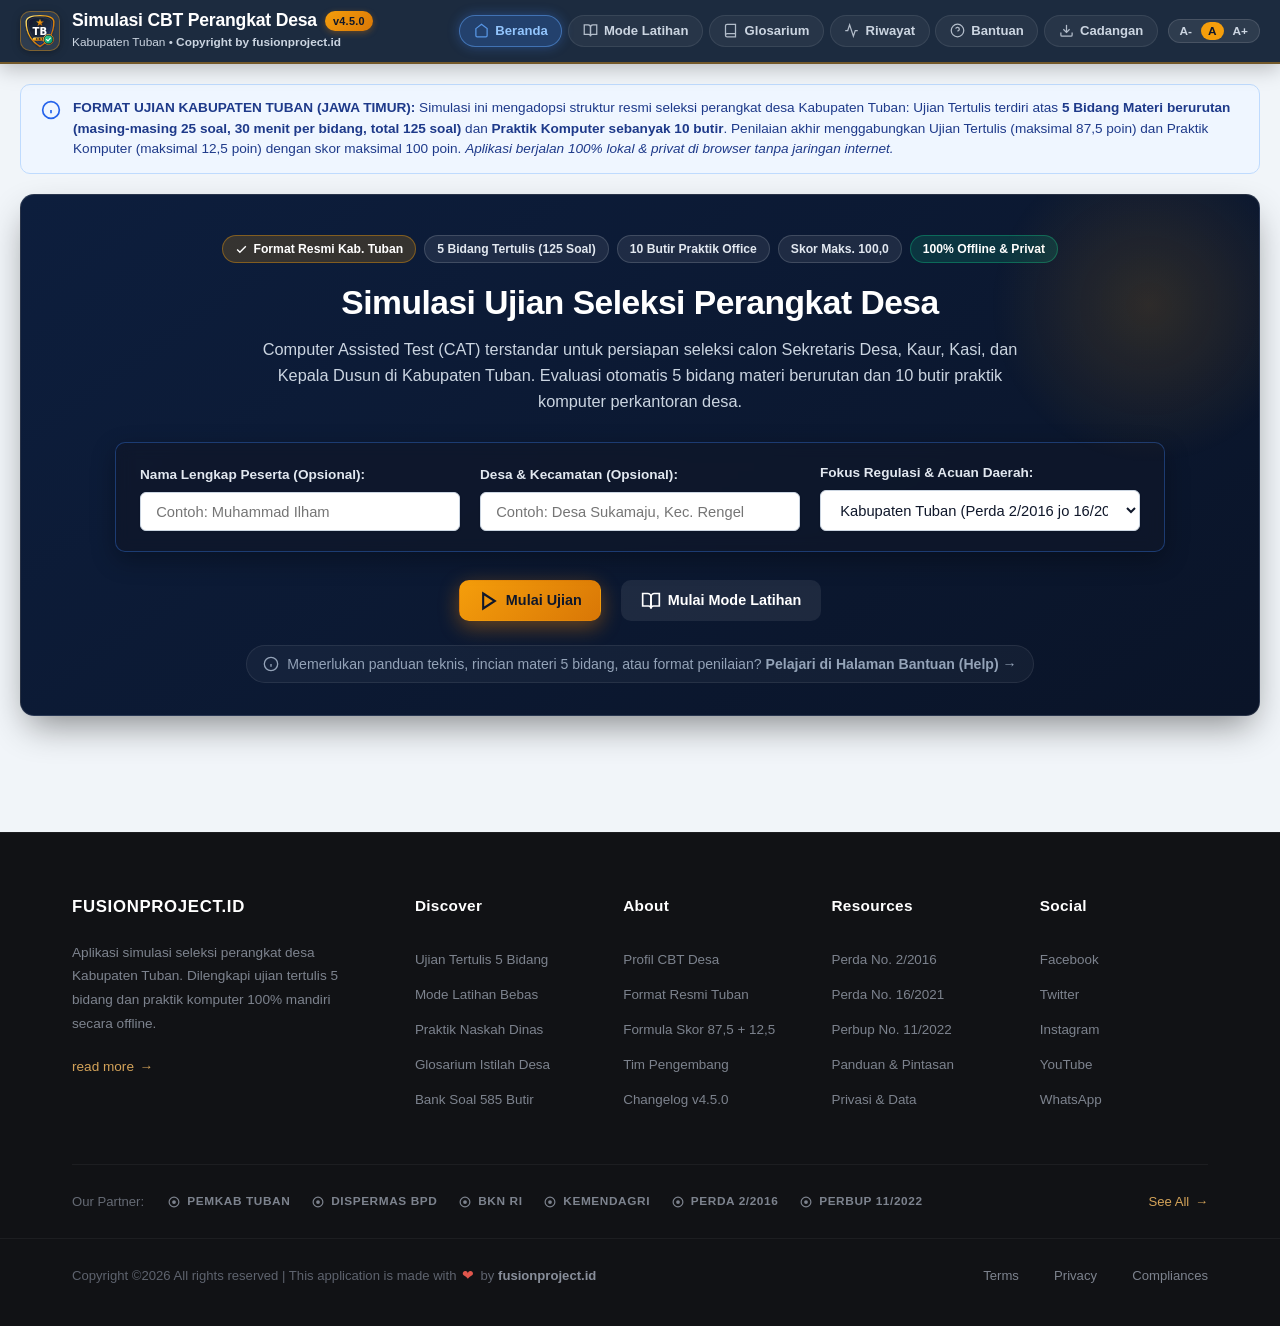
==== commit 4c694475: "Add files via upload" ====
--- a/index.html
+++ b/index.html
@@ -5,52 +5,73 @@
   <meta name="viewport" content="width=device-width, initial-scale=1.0">
   <title>Simulasi Ujian Perangkat Desa Kabupaten Tuban | 5 Bidang Tertulis & Praktik Komputer</title>
   <meta name="description" content="Aplikasi simulasi resmi ujian perangkat desa Kabupaten Tuban. 5 bidang materi tertulis berurutan @ 25 soal (30 menit/bidang, total 125 soal) dan praktik komputer 10 butir. Nilai akhir gabungan tertulis (87,5) dan praktik (12,5).">
-  <meta name="author" content="Simulasi CBT Perangkat Desa Kabupaten Tuban">
+  <meta name="author" content="fusionproject.id">
+  <meta name="version" content="4.5.0">
+  <meta name="copyright" content="Copyright by fusionproject.id">
+  <!-- Official Favicon & App Icons -->
+  <link rel="icon" type="image/svg+xml" href="assets/favicon.svg">
+  <link rel="alternate icon" href="favicon.svg">
+  <link rel="apple-touch-icon" href="assets/favicon.svg">
   <!-- Modular Stylesheet -->
   <link rel="stylesheet" href="css/style.css">
 </head>
 <body>
 
-  <!-- Civic Top Header -->
+  <!-- Civic Top Header (Modern & Minimalist) -->
   <header class="civic-header no-print">
     <div class="civic-header-inner">
-      <div class="brand-block" onclick="CBTApp.navigate('home')">
-        <div class="brand-emblem">TB</div>
+      <div class="brand-block" onclick="CBTApp.navigate('home')" title="Simulasi Ujian Perangkat Desa Kab. Tuban">
+        <div class="brand-emblem-wrap">
+          <img src="assets/favicon.svg" alt="Logo CBT Tuban" class="brand-logo-img" width="40" height="40">
+        </div>
         <div class="brand-text">
-          <h1>Simulasi Ujian Seleksi Perangkat Desa</h1>
-          <p id="topRegionLabel">Format Resmi Kabupaten Tuban • 5 Bidang Tertulis & Praktik Komputer</p>
-        </div>
-      </div>
-
-      <div class="header-actions">
-        <button class="btn btn-outline btn-sm" onclick="CBTApp.navigate('home')" title="Halaman Utama">
-          <svg width="14" height="14" viewBox="0 0 24 24" fill="none" stroke="currentColor" stroke-width="2"><path d="M3 9l9-7 9 7v11a2 2 0 0 1-2 2H5a2 2 0 0 1-2-2z"></path></svg>
-          Beranda
+          <div class="brand-title-row">
+            <h1>Simulasi CBT Perangkat Desa</h1>
+            <span class="version-badge" onclick="event.stopPropagation(); CBTApp.openVersionModal();" title="Versi v4.5.0 • Klik untuk Changelog">v4.5.0</span>
+          </div>
+          <p id="topRegionLabel">Kabupaten Tuban • <span class="brand-copyright">Copyright by fusionproject.id</span></p>
+        </div>
+      </div>
+
+      <!-- Mobile Hamburger Button -->
+      <button class="nav-toggle-btn" id="btnNavToggle" onclick="CBTApp.toggleMobileMenu()" aria-label="Toggle Navigasi">
+        <svg width="22" height="22" viewBox="0 0 24 24" fill="none" stroke="currentColor" stroke-width="2"><line x1="3" y1="12" x2="21" y2="12"></line><line x1="3" y1="6" x2="21" y2="6"></line><line x1="3" y1="18" x2="21" y2="18"></line></svg>
+      </button>
+
+      <!-- Modern Navigation Bar -->
+      <nav class="modern-nav-menu" id="modernNavMenu">
+        <button class="nav-btn active" data-nav-view="home" onclick="CBTApp.navigate('home')" title="Halaman Utama">
+          <svg width="15" height="15" viewBox="0 0 24 24" fill="none" stroke="currentColor" stroke-width="2"><path d="M3 9l9-7 9 7v11a2 2 0 0 1-2 2H5a2 2 0 0 1-2-2z"></path></svg>
+          <span>Beranda</span>
         </button>
-        <button class="btn btn-outline btn-sm" onclick="CBTApp.navigate('practice-config')" title="Mode Latihan Bebas">
-          <svg width="14" height="14" viewBox="0 0 24 24" fill="none" stroke="currentColor" stroke-width="2"><path d="M2 3h6a4 4 0 0 1 4 4v14a3 3 0 0 0-3-3H2z"></path><path d="M22 3h-6a4 4 0 0 0-4 4v14a3 3 0 0 1 3-3h7z"></path></svg>
-          Mode Latihan
+        <button class="nav-btn" data-nav-view="practice-config" onclick="CBTApp.navigate('practice-config')" title="Mode Latihan Bebas">
+          <svg width="15" height="15" viewBox="0 0 24 24" fill="none" stroke="currentColor" stroke-width="2"><path d="M2 3h6a4 4 0 0 1 4 4v14a3 3 0 0 0-3-3H2z"></path><path d="M22 3h-6a4 4 0 0 0-4 4v14a3 3 0 0 1 3-3h7z"></path></svg>
+          <span>Mode Latihan</span>
         </button>
-        <button class="btn btn-outline btn-sm" onclick="CBTApp.navigate('glossary')" title="Glosarium 36 Istilah Desa">
-          <svg width="14" height="14" viewBox="0 0 24 24" fill="none" stroke="currentColor" stroke-width="2"><path d="M4 19.5A2.5 2.5 0 0 1 6.5 17H20"></path><path d="M6.5 2H20v20H6.5A2.5 2.5 0 0 1 4 19.5v-15A2.5 2.5 0 0 1 6.5 2z"></path></svg>
-          Glosarium
+        <button class="nav-btn" data-nav-view="glossary" onclick="CBTApp.navigate('glossary')" title="Glosarium 36 Istilah Desa">
+          <svg width="15" height="15" viewBox="0 0 24 24" fill="none" stroke="currentColor" stroke-width="2"><path d="M4 19.5A2.5 2.5 0 0 1 6.5 17H20"></path><path d="M6.5 2H20v20H6.5A2.5 2.5 0 0 1 4 19.5v-15A2.5 2.5 0 0 1 6.5 2z"></path></svg>
+          <span>Glosarium</span>
         </button>
-        <button class="btn btn-outline btn-sm" onclick="CBTApp.navigate('history')" title="Riwayat & Grafik Nilai">
-          <svg width="14" height="14" viewBox="0 0 24 24" fill="none" stroke="currentColor" stroke-width="2"><polyline points="22 12 18 12 15 21 9 3 6 12 2 12"></polyline></svg>
-          Riwayat
+        <button class="nav-btn" data-nav-view="history" onclick="CBTApp.navigate('history')" title="Riwayat &amp; Statistik Nilai">
+          <svg width="15" height="15" viewBox="0 0 24 24" fill="none" stroke="currentColor" stroke-width="2"><polyline points="22 12 18 12 15 21 9 3 6 12 2 12"></polyline></svg>
+          <span>Riwayat</span>
         </button>
-        <button class="btn btn-outline btn-sm" onclick="CBTApp.openBackupModal()" title="Cadangan Data (Ekspor / Impor JSON)">
-          <svg width="14" height="14" viewBox="0 0 24 24" fill="none" stroke="currentColor" stroke-width="2"><path d="M21 15v4a2 2 0 0 1-2 2H5a2 2 0 0 1-2-2v-4"></path><polyline points="7 10 12 15 17 10"></polyline><line x1="12" y1="15" x2="12" y2="3"></line></svg>
-          Cadangan
+        <button class="nav-btn" data-nav-view="help" onclick="CBTApp.navigate('help')" title="Pusat Bantuan &amp; Panduan Lengkap">
+          <svg width="15" height="15" viewBox="0 0 24 24" fill="none" stroke="currentColor" stroke-width="2"><circle cx="12" cy="12" r="10"></circle><path d="M9.09 9a3 3 0 0 1 5.83 1c0 2-3 3-3 3"></path><line x1="12" y1="17" x2="12.01" y2="17"></line></svg>
+          <span>Bantuan</span>
         </button>
-
-        <!-- Font Scale Controls -->
+        <button class="nav-btn" onclick="CBTApp.openBackupModal()" title="Cadangan Data (Ekspor / Impor JSON)">
+          <svg width="15" height="15" viewBox="0 0 24 24" fill="none" stroke="currentColor" stroke-width="2"><path d="M21 15v4a2 2 0 0 1-2 2H5a2 2 0 0 1-2-2v-4"></path><polyline points="7 10 12 15 17 10"></polyline><line x1="12" y1="15" x2="12" y2="3"></line></svg>
+          <span>Cadangan</span>
+        </button>
+
+        <!-- Font Scale Controls (Minimalist & Compact) -->
         <div class="font-scale-controls" title="Pengaturan Skala Ukuran Teks">
           <button class="font-scale-btn" id="fScaleSm" onclick="CBTApp.setFontScale('90%')">A-</button>
           <button class="font-scale-btn active" id="fScaleMd" onclick="CBTApp.setFontScale('100%')">A</button>
           <button class="font-scale-btn" id="fScaleLg" onclick="CBTApp.setFontScale('115%')">A+</button>
         </div>
-      </div>
+      </nav>
     </div>
   </header>
 
@@ -80,175 +101,68 @@
     </div>
 
     <!-- ======================================================================
-         VIEW 1: BERANDA / HALAMAN PERSIAPAN (HOME VIEW)
+         VIEW 1: BERANDA / LANDING PAGE SEDERHANA (SIMPLE LANDING VIEW)
          ====================================================================== -->
     <section id="viewHome">
-      <div class="hero-panel">
-        <div class="hero-badge-row">
-          <span class="badge-pill badge-cat">Total 125 Soal Tertulis</span>
-          <span class="badge-pill badge-diff-mudah">5 Bidang @ 25 Soal</span>
-          <span class="badge-pill badge-diff-sedang">Waktu 30 Menit / Bidang</span>
-          <span class="badge-pill badge-diff-sulit">Praktik Komputer: 10 Butir</span>
-          <span class="badge-pill badge-verified">Nilai Akhir Maksimal 100 Poin</span>
-          <span class="badge-pill" style="background:rgba(255,255,255,0.15); color:#fff;">100% Offline & Privat</span>
-        </div>
-        <h2>Simulasi Ujian Perangkat Desa Kabupaten Tuban</h2>
-        <p class="lead">Persiapkan diri Anda menghadapi seleksi perangkat desa (Sekretaris Desa, Kaur, Kasi, Kepala Dusun) dengan sistem Computer Assisted Test (CAT) berstandar Kabupaten Tuban. Ujian tertulis terdiri dari 5 bidang materi berurutan dengan timer mandiri 30 menit per bidang, dilanjutkan tahapan Praktik Komputer 10 butir interaktif.</p>
-
-        <!-- Candidate Registration Box -->
-        <div class="form-candidate-grid">
-          <div class="form-group">
-            <label for="inputCandidateName">Nama Lengkap Peserta (Opsional):</label>
-            <input type="text" id="inputCandidateName" class="form-control" placeholder="Contoh: Muhammad Ilham">
-          </div>
-          <div class="form-group">
-            <label for="inputCandidateVillage">Desa & Kecamatan (Opsional):</label>
-            <input type="text" id="inputCandidateVillage" class="form-control" placeholder="Contoh: Desa Sukamaju, Kec. Rengel">
-          </div>
-          <div class="form-group">
-            <label for="selectRegion">Fokus Regulasi & Acuan Daerah:</label>
-            <select id="selectRegion" class="form-control" onchange="CBTApp.handleRegionChange()">
-              <option value="tuban" selected>Kabupaten Tuban (Perda 2/2016 jo 16/2021 & Perbup 11/2022)</option>
-              <option value="nasional">Standar Nasional (UU 6/2014 jo. UU 3/2024)</option>
-            </select>
-          </div>
-        </div>
-
-        <!-- Automatic Randomization & Anti-Cheating Banner -->
-        <div style="background:rgba(16, 185, 129, 0.15); padding:0.85rem 1.25rem; border-radius:var(--radius-md); border:1px solid rgba(16, 185, 129, 0.35); display:flex; gap:0.75rem; align-items:center;">
-          <svg width="22" height="22" viewBox="0 0 24 24" fill="none" stroke="currentColor" stroke-width="2" style="color:var(--emerald-400); flex-shrink:0;">
-            <path d="M12 22s8-4 8-10V5l-8-3-8 3v7c0 6 8 10 8 10z"/>
-          </svg>
-          <div style="font-size:0.88rem; color:var(--white); line-height:1.4;">
-            <strong>Ketentuan Simulasi Resmi:</strong> Urutan pengerjaan dimulai dari <em>Bidang 1 (Agama)</em>. Setiap bidang menampilkan 25 soal dengan timer terpisah 30 menit. Bidang berikutnya baru dapat dibuka setelah bidang sebelumnya selesai. Bidang yang sudah dikunci tidak dapat diubah kembali. Kunci jawaban & pembahasan baru terbuka setelah seluruh tahapan ujian (termasuk Praktik Komputer) selesai.
-          </div>
-        </div>
-      </div>
-
-      <!-- Zero-Repetition Engine Status Card -->
-      <div class="cbt-card no-print" style="margin-top:1.25rem; margin-bottom:1.5rem; background:linear-gradient(135deg, #f0fdf4 0%, #e0f2fe 100%); border:1px solid #bbf7d0;">
-        <div style="display:flex; justify-content:space-between; align-items:center; flex-wrap:wrap; gap:1rem;">
-          <div style="display:flex; align-items:center; gap:0.75rem;">
-            <div style="width:42px; height:42px; border-radius:50%; background:var(--emerald-600); color:white; display:flex; align-items:center; justify-content:center; flex-shrink:0;">
-              <svg width="22" height="22" viewBox="0 0 24 24" fill="none" stroke="currentColor" stroke-width="2.5"><polyline points="20 6 9 17 4 12"></polyline></svg>
-            </div>
-            <div>
-              <h4 style="margin:0; font-size:1rem; font-weight:800; color:var(--slate-900);">Siklus Bank Soal Tanpa Pengulangan (Zero Repetition Engine)</h4>
-              <p style="margin:2px 0 0; font-size:0.85rem; color:var(--slate-600);">
-                Soal yang sudah pernah muncul pada sesi ujian sebelumnya <strong>tidak akan keluar lagi</strong> sampai seluruh 585 butir soal diuji tuntas, lalu siklus diperbarui secara otomatis.
-              </p>
-            </div>
-          </div>
-          <div style="display:flex; align-items:center; gap:0.65rem;">
-            <span id="seenQuestionBadge" class="badge-pill badge-verified" style="font-size:0.85rem; font-weight:700; padding:0.45rem 0.85rem;">
-              Terpakai: 0 / 585 Soal (0%)
-            </span>
-            <button class="btn btn-outline btn-sm" onclick="CBTApp.resetQuestionHistory()" title="Reset riwayat agar semua soal dapat diundi kembali dari awal">
-              <svg width="14" height="14" viewBox="0 0 24 24" fill="none" stroke="currentColor" stroke-width="2"><path d="M23 4v6h-6"></path><path d="M20.49 15a9 9 0 1 1-2.12-9.36L23 10"></path></svg>
-              Reset Riwayat
-            </button>
-          </div>
-        </div>
-      </div>
-
-      <!-- Action Cards Grid -->
-      <div class="actions-grid">
-        <div class="action-card" style="border:2px solid var(--accent-gold-500);">
-          <div>
-            <div class="action-card-header">
-              <div class="action-card-icon" style="background:var(--accent-gold-100); color:var(--accent-gold-700);">
-                <svg width="24" height="24" viewBox="0 0 24 24" fill="none" stroke="currentColor" stroke-width="2"><circle cx="12" cy="12" r="10"></circle><polyline points="12 6 12 12 16 14"></polyline></svg>
-              </div>
-              <div>
-                <h3>Mulai Ujian Format Tuban</h3>
-                <span class="badge-pill badge-cat" style="font-size:0.7rem;">5 Bidang + Praktik Komputer</span>
-              </div>
-            </div>
-            <p>125 butir soal pilihan ganda (5 sesi @ 25 soal & 30 menit) + 10 butir praktik komputer interaktif. Nilai akhir gabungan (Tertulis 87,5 + Praktik 12,5 = 100,0).</p>
-          </div>
-          <button class="btn btn-gold btn-lg" onclick="CBTApp.confirmStartExam()">
-            Mulai Ujian Sekarang
-            <svg width="18" height="18" viewBox="0 0 24 24" fill="none" stroke="currentColor" stroke-width="2"><polyline points="9 18 15 12 9 6"></polyline></svg>
+      <div class="landing-hero-card">
+        <!-- Top Badges / Chips -->
+        <div class="landing-chip-row">
+          <span class="landing-chip landing-chip-gold">
+            <svg width="13" height="13" viewBox="0 0 24 24" fill="none" stroke="currentColor" stroke-width="2.5"><polyline points="20 6 9 17 4 12"></polyline></svg>
+            Format Resmi Kab. Tuban
+          </span>
+          <span class="landing-chip">5 Bidang Tertulis (125 Soal)</span>
+          <span class="landing-chip">10 Butir Praktik Office</span>
+          <span class="landing-chip">Skor Maks. 100,0</span>
+          <span class="landing-chip landing-chip-green">100% Offline &amp; Privat</span>
+        </div>
+
+        <h2 class="landing-headline">Simulasi Ujian Seleksi Perangkat Desa</h2>
+        <p class="landing-desc">
+          Computer Assisted Test (CAT) terstandar untuk persiapan seleksi calon Sekretaris Desa, Kaur, Kasi, dan Kepala Dusun di Kabupaten Tuban. Evaluasi otomatis 5 bidang materi berurutan dan 10 butir praktik komputer perkantoran desa.
+        </p>
+
+        <!-- Formulir Peserta Sesuai Gambar 2 -->
+        <div class="candidate-spec-card">
+          <div class="candidate-form-row">
+            <div class="candidate-form-col">
+              <label for="inputCandidateName" class="spec-label">Nama Lengkap Peserta (Opsional):</label>
+              <input type="text" id="inputCandidateName" class="spec-input" placeholder="Contoh: Muhammad Ilham">
+            </div>
+            <div class="candidate-form-col">
+              <label for="inputCandidateVillage" class="spec-label">Desa &amp; Kecamatan (Opsional):</label>
+              <input type="text" id="inputCandidateVillage" class="spec-input" placeholder="Contoh: Desa Sukamaju, Kec. Rengel">
+            </div>
+            <div class="candidate-form-col">
+              <label for="selectRegion" class="spec-label">Fokus Regulasi &amp; Acuan Daerah:</label>
+              <select id="selectRegion" class="spec-select" onchange="CBTApp.handleRegionChange()">
+                <option value="tuban" selected>Kabupaten Tuban (Perda 2/2016 jo 16/2021 &amp; Perbup 11/2022)</option>
+                <option value="nasional">Standar Nasional (UU 6/2014 jo. UU 3/2024)</option>
+              </select>
+            </div>
+          </div>
+        </div>
+
+        <!-- Tombol Aksi Utama Sesuai Permintaan Pengguna -->
+        <div class="landing-cta-row">
+          <button class="btn btn-landing-exam" onclick="CBTApp.confirmStartExam()" id="btnStartExamMain">
+            <svg width="20" height="20" viewBox="0 0 24 24" fill="none" stroke="currentColor" stroke-width="2.5"><polygon points="5 3 19 12 5 21 5 3"></polygon></svg>
+            <span>Mulai Ujian</span>
           </button>
-        </div>
-
-        <div class="action-card">
-          <div>
-            <div class="action-card-header">
-              <div class="action-card-icon" style="background:var(--emerald-100); color:var(--emerald-700);">
-                <svg width="24" height="24" viewBox="0 0 24 24" fill="none" stroke="currentColor" stroke-width="2"><path d="M2 3h6a4 4 0 0 1 4 4v14a3 3 0 0 0-3-3H2z"></path><path d="M22 3h-6a4 4 0 0 0-4 4v14a3 3 0 0 1 3-3h7z"></path></svg>
-              </div>
-              <h3>Mode Latihan Mandiri</h3>
-            </div>
-            <p>Latihan belajar mandiri bebas tanpa penguncian sesi. Pilih per kategori materi atau acak soal, dengan kunci jawaban dan pembahasan instan setelah menjawab.</p>
-          </div>
-          <button class="btn btn-primary" onclick="CBTApp.navigate('practice-config')">
-            Atur Mode Latihan
-            <svg width="16" height="16" viewBox="0 0 24 24" fill="none" stroke="currentColor" stroke-width="2"><line x1="5" y1="12" x2="19" y2="12"></line><polyline points="12 5 19 12 12 19"></polyline></svg>
+          <button class="btn btn-landing-practice" onclick="CBTApp.navigate('practice-config')" id="btnStartPracticeMain">
+            <svg width="20" height="20" viewBox="0 0 24 24" fill="none" stroke="currentColor" stroke-width="2"><path d="M2 3h6a4 4 0 0 1 4 4v14a3 3 0 0 0-3-3H2z"></path><path d="M22 3h-6a4 4 0 0 0-4 4v14a3 3 0 0 1 3-3h7z"></path></svg>
+            <span>Mulai Mode Latihan</span>
           </button>
         </div>
 
-        <div class="action-card">
-          <div>
-            <div class="action-card-header">
-              <div class="action-card-icon" style="background:#e0f2fe; color:#0369a1;">
-                <svg width="24" height="24" viewBox="0 0 24 24" fill="none" stroke="currentColor" stroke-width="2"><path d="M4 19.5A2.5 2.5 0 0 1 6.5 17H20"></path><path d="M6.5 2H20v20H6.5A2.5 2.5 0 0 1 4 19.5v-15A2.5 2.5 0 0 1 6.5 2z"></path></svg>
-              </div>
-              <h3>Glosarium 36 Istilah</h3>
-            </div>
-            <p>Kumpulan 36 istilah hukum & singkatan resmi pemerintahan desa (Siltap, APB Desa, Silpa, Musrenbangdes, Siskeudes) dengan pencarian instan dan landasan hukum.</p>
-          </div>
-          <button class="btn btn-outline" onclick="CBTApp.navigate('glossary')">
-            Buka Glosarium
-          </button>
-        </div>
-
-        <div class="action-card">
-          <div>
-            <div class="action-card-header">
-              <div class="action-card-icon" style="background:var(--primary-100); color:var(--primary-700);">
-                <svg width="24" height="24" viewBox="0 0 24 24" fill="none" stroke="currentColor" stroke-width="2"><polyline points="22 12 18 12 15 21 9 3 6 12 2 12"></polyline></svg>
-              </div>
-              <h3>Riwayat & Grafik Nilai</h3>
-            </div>
-            <p>Pantau perkembangan skor per sesi ujian, rincian skor tertulis, skor praktik komputer, dan grafik visual perkembangan kesiapan Anda.</p>
-          </div>
-          <button class="btn btn-outline" onclick="CBTApp.navigate('history')">
-            Lihat Riwayat Nilai
-          </button>
-        </div>
-      </div>
-
-      <!-- Structure of the Examination (5 Bidang + Praktik Komputer) -->
-      <div class="cbt-card">
-        <div style="display:flex; justify-content:space-between; align-items:center; flex-wrap:wrap; gap:0.5rem; margin-bottom:1rem;">
-          <div>
-            <h3 style="font-size:1.15rem; font-weight:800; color:var(--primary-900);">Struktur 5 Bidang Ujian Tertulis & Praktik Komputer</h3>
-            <p style="font-size:0.85rem; color:var(--slate-600);">Standar format seleksi Kabupaten Tuban dengan total 125 soal tertulis dan 10 butir praktik komputer.</p>
-          </div>
-          <span class="badge-pill badge-cat">Total Bank Soal: 585 Butir</span>
-        </div>
-
-        <div class="table-container">
-          <table class="cbt-table">
-            <thead>
-              <tr>
-                <th style="width:40px; text-align:center;">Sesi</th>
-                <th>Bidang Materi Ujian</th>
-                <th style="text-align:center;">Jumlah Soal</th>
-                <th style="text-align:center;">Alokasi Waktu</th>
-                <th style="text-align:center;">Bobot Nilai</th>
-                <th style="text-align:center;">Tersedia di Bank</th>
-                <th>Cakupan & Fokus Kompetensi</th>
-              </tr>
-            </thead>
-            <tbody id="distributionTableBody">
-              <!-- Rendered via JS -->
-            </tbody>
-          </table>
+        <!-- Hint Menuju Halaman Bantuan -->
+        <div class="landing-footer-hint">
+          <svg width="16" height="16" viewBox="0 0 24 24" fill="none" stroke="currentColor" stroke-width="2" style="color:var(--accent-gold-400); flex-shrink:0;"><circle cx="12" cy="12" r="10"></circle><line x1="12" y1="16" x2="12" y2="12"></line><line x1="12" y1="8" x2="12.01" y2="8"></line></svg>
+          <span>Memerlukan panduan teknis, rincian materi 5 bidang, atau format penilaian? <a href="javascript:void(0)" onclick="CBTApp.navigate('help')">Pelajari di Halaman Bantuan (Help) →</a></span>
         </div>
       </div>
     </section>
+
 
     <!-- ======================================================================
          VIEW 2: KONFIGURASI LATIHAN MANDIRI (PRACTICE CONFIG VIEW)
@@ -815,6 +729,18 @@
           <!-- Rendered via JS -->
         </div>
       </div>
+
+      <!-- Print-Only Certificate & Copyright Footer -->
+      <div class="print-only-footer">
+        <div>
+          <strong>Simulasi CBT Seleksi Perangkat Desa Kabupaten Tuban</strong><br>
+          <span style="font-size:0.7rem; color:#64748b;">Standar Resmi 125 Soal Tertulis (87,5 Poin) + 10 Praktik Komputer (12,5 Poin) = 100,00 Poin</span>
+        </div>
+        <div style="text-align:right;">
+          <span>Versi Aplikasi: <strong>v4.5.0</strong></span><br>
+          <span style="color:#0f172a; font-weight:700;">Copyright by fusionproject.id</span>
+        </div>
+      </div>
     </section>
 
     <!-- ======================================================================
@@ -901,15 +827,248 @@
       </div>
     </section>
 
+    <!-- ======================================================================
+         VIEW 7: PUSAT BANTUAN & PANDUAN RESMI (HELP VIEW)
+         ====================================================================== -->
+    <section id="viewHelp" style="display:none;">
+      <div class="help-hero-panel">
+        <div class="help-header-content">
+          <span class="badge-pill badge-cat">Pusat Informasi &amp; Regulasi</span>
+          <h2 style="font-size:1.6rem; font-weight:900; color:var(--white); margin:0.4rem 0 0.5rem 0;">Bantuan &amp; Panduan Seleksi Perangkat Desa</h2>
+          <p class="lead" style="color:var(--slate-200); font-size:0.95rem; max-width:850px; line-height:1.6;">Panduan lengkap format ujian resmi Kabupaten Tuban, ketentuan 5 bidang materi tertulis berurutan, ujian praktik komputer office, rubrik penilaian, dan rujukan hukum terkini.</p>
+        </div>
+        <div class="help-quick-nav">
+          <a href="#helpSec1" class="help-nav-pill">1. Format 5 Bidang</a>
+          <a href="#helpSec2" class="help-nav-pill">2. Tabel Distribusi Soal</a>
+          <a href="#helpSec3" class="help-nav-pill">3. Praktik Komputer</a>
+          <a href="#helpSec4" class="help-nav-pill">4. Formula Penilaian</a>
+          <a href="#helpSec5" class="help-nav-pill">5. FAQ &amp; Tips CBT</a>
+          <a href="#helpSec6" class="help-nav-pill">6. Rujukan Hukum</a>
+        </div>
+      </div>
+
+      <!-- Section 1: Alur & Mekanisme Ujian Tertulis 5 Bidang -->
+      <div class="cbt-card" id="helpSec1" style="margin-bottom:1.5rem;">
+        <h3 style="font-size:1.15rem; font-weight:800; color:var(--primary-900); margin-bottom:0.75rem;">1. Ketentuan Ujian Tertulis Resmi (5 Bidang Berurutan)</h3>
+        <p style="font-size:0.9rem; color:var(--slate-700); line-height:1.6; margin-bottom:1rem;">
+          Berdasarkan standar seleksi perangkat desa Kabupaten Tuban (Perbup Tuban No. 11/2022), ujian tertulis diselenggarakan secara terpisah ke dalam 5 seksi bidang materi yang harus diselesaikan bertahap:
+        </p>
+        <div class="help-step-grid">
+          <div class="help-step-card">
+            <div class="help-step-num">Bidang 1</div>
+            <h4>Agama &amp; Moderasi Beragama</h4>
+            <p>25 Soal • 30 Menit. Fiqih jenazah desa, zakat, wakaf, batas usia nikah, moderasi beragama, aparatur bebas risywah, dan sejarah Sunan Bonang Tuban.</p>
+          </div>
+          <div class="help-step-card">
+            <div class="help-step-num">Bidang 2</div>
+            <h4>Pemerintahan Desa</h4>
+            <p>25 Soal • 30 Menit. UU No. 6/2014 jo. UU No. 3/2024, PP 11/2019 (Siltap), Permendagri 84/2015 (SOTK), Permendagri 20/2018 (APBDes), Perda Tuban No. 2/2016 jo. No. 16/2021.</p>
+          </div>
+          <div class="help-step-card">
+            <div class="help-step-num">Bidang 3</div>
+            <h4>Bahasa Indonesia</h4>
+            <p>25 Soal • 30 Menit. EYD Edisi V, penulisan naskah dinas resmi surat edaran, undangan, berita acara musdes, dan tata kalimat efektif kedinasan.</p>
+          </div>
+          <div class="help-step-card">
+            <div class="help-step-num">Bidang 4</div>
+            <h4>Pengetahuan Umum</h4>
+            <p>25 Soal • 30 Menit. Pancasila &amp; Pembukaan UUD 1945, wawasan kebangsaan, matematika numerik anggaran/lahan, logika penalaran, dan sejarah Tuban.</p>
+          </div>
+          <div class="help-step-card">
+            <div class="help-step-num">Bidang 5</div>
+            <h4>Pengetahuan Komputer</h4>
+            <p>25 Soal • 30 Menit. Aplikasi perkantoran desa (Word, Excel), surat elektronik dinas, pengarsipan digital, dan keamanan data kependudukan (UU PDP No. 27/2022).</p>
+          </div>
+        </div>
+        <div style="background:var(--slate-50); border:1px solid var(--slate-200); border-radius:var(--radius-md); padding:1rem; margin-top:1rem; font-size:0.86rem; color:var(--slate-700);">
+          <strong>Aturan Penguncian Sekuensial (Sequential Lock):</strong> Peserta harus menyelesaikan bidang satu per satu. Bidang yang sudah dikunci secara permanen tidak dapat dibuka kembali demi mencegah manipulasi waktu. Jika browser ditutup atau dimuat ulang secara tidak sengaja, sistem akan memulihkan sisa waktu dan jawaban terakhir Anda secara otomatis.
+        </div>
+      </div>
+
+      <!-- Section 2: Tabel Distribusi Materi (distributionTableBody) -->
+      <div class="cbt-card" id="helpSec2" style="margin-bottom:1.5rem;">
+        <div style="display:flex; justify-content:space-between; align-items:center; flex-wrap:wrap; gap:0.5rem; margin-bottom:1rem;">
+          <div>
+            <h3 style="font-size:1.15rem; font-weight:800; color:var(--primary-900);">2. Tabel Distribusi Soal &amp; Alokasi Waktu Ujian</h3>
+            <p style="font-size:0.85rem; color:var(--slate-600);">Rincian lengkap 125 butir soal ujian tertulis yang diundi secara acak dan bebas duplikasi dari master database 585 butir soal.</p>
+          </div>
+          <span class="badge-pill badge-cat">Total Bank Soal: 585 Butir</span>
+        </div>
+
+        <div class="table-container">
+          <table class="cbt-table">
+            <thead>
+              <tr>
+                <th style="width:40px; text-align:center;">Sesi</th>
+                <th>Bidang Materi Ujian</th>
+                <th style="text-align:center;">Jumlah Soal</th>
+                <th style="text-align:center;">Alokasi Waktu</th>
+                <th style="text-align:center;">Bobot Nilai</th>
+                <th style="text-align:center;">Tersedia di Bank</th>
+                <th>Cakupan &amp; Fokus Kompetensi</th>
+              </tr>
+            </thead>
+            <tbody id="distributionTableBody">
+              <!-- Rendered via JS -->
+            </tbody>
+          </table>
+        </div>
+      </div>
+
+      <!-- Section 3: Panduan Praktik Komputer (10 Butir Tugas) -->
+      <div class="cbt-card" id="helpSec3" style="margin-bottom:1.5rem;">
+        <h3 style="font-size:1.15rem; font-weight:800; color:var(--primary-900); margin-bottom:0.75rem;">3. Panduan Ujian Praktik Komputer (10 Butir Tugas Nyata)</h3>
+        <p style="font-size:0.9rem; color:var(--slate-700); line-height:1.6; margin-bottom:1rem;">
+          Setelah peserta menuntaskan seluruh 5 seksi bidang tertulis, tahapan ujian langsung berlanjut ke Ujian Praktik Komputer. Ujian ini menguji kecakapan menghasilkan naskah dinas desa secara konkret.
+        </p>
+        <div style="display:grid; grid-template-columns:repeat(auto-fit, minmax(280px, 1fr)); gap:1rem; margin-bottom:1rem;">
+          <div style="background:#f8fafc; border:1px solid #e2e8f0; border-radius:var(--radius-md); padding:1rem;">
+            <h4 style="font-size:0.95rem; font-weight:800; color:var(--primary-800); margin-bottom:0.5rem;">Mode 1: Microsoft Office Asli (Rekomendasi)</h4>
+            <p style="font-size:0.85rem; color:var(--slate-600); line-height:1.5;">Peserta mengunduh naskah sumber, mengerjakan di aplikasi Word, Excel, PowerPoint asli di komputernya, dan mengunggah kembali berkas hasil. Sistem memeriksa struktur OpenXML secara nyata tanpa bantuan server eksternal.</p>
+          </div>
+          <div style="background:#f8fafc; border:1px solid #e2e8f0; border-radius:var(--radius-md); padding:1rem;">
+            <h4 style="font-size:0.95rem; font-weight:800; color:var(--primary-800); margin-bottom:0.5rem;">Mode 2: Simulasi Browser Interaktif</h4>
+            <p style="font-size:0.85rem; color:var(--slate-600); line-height:1.5;">Alternatif bagi peserta yang tidak memiliki MS Office. Disediakan simulasi pengolah kata, spreadsheet live formula (SUM/AVERAGE), dan pembuat slide presentasi langsung di dalam halaman web.</p>
+          </div>
+        </div>
+        <div style="font-size:0.85rem; color:var(--slate-700); line-height:1.6;">
+          <strong>Alokasi Skor Praktik:</strong> 10 butir tugas dinilai secara objektif dengan bobot masing-masing <strong>1,25 poin</strong> (total maksimal 12,50 poin). Durasi timer praktik dapat diatur sesuai kebijakan panitia desa (30 menit, 45 menit standar, 60 menit, 90 menit, atau tanpa batas waktu).
+        </div>
+      </div>
+
+      <!-- Section 4: Formula & Sistem Penilaian Resmi -->
+      <div class="cbt-card" id="helpSec4" style="margin-bottom:1.5rem;">
+        <h3 style="font-size:1.15rem; font-weight:800; color:var(--primary-900); margin-bottom:0.75rem;">4. Formula &amp; Perhitungan Nilai Akhir</h3>
+        <p style="font-size:0.9rem; color:var(--slate-700); line-height:1.6; margin-bottom:1rem;">
+          Sesuai regulasi Perda No. 2/2016 jo. No. 16/2021 dan Perbup Tuban No. 11/2022, nilai akhir seleksi perangkat desa menggabungkan dua instrumen ujian dengan total nilai maksimal 100,00 poin:
+        </p>
+        <div style="background:#eff6ff; border:1px solid #bfdbfe; border-radius:var(--radius-md); padding:1.25rem; margin-bottom:1rem; font-size:0.95rem; color:#1e3a8a;">
+          <div style="margin-bottom:0.6rem;"><strong>• Nilai Ujian Tertulis:</strong> <code>Jumlah Jawaban Benar (dari 125 Soal) × 0,7 = Maksimal 87,50 Poin</code></div>
+          <div style="margin-bottom:0.6rem;"><strong>• Nilai Praktik Komputer:</strong> <code>Total Skor 10 Butir Tugas Nyata = Maksimal 12,50 Poin</code></div>
+          <div style="border-top:1px dashed #93c5fd; padding-top:0.6rem; font-weight:800; color:#1e40af; font-size:1.05rem;">
+            <strong>• Nilai Akhir Total:</strong> <code>Nilai Tertulis + Nilai Praktik Komputer = Maksimal 100,00 Poin</code>
+          </div>
+        </div>
+      </div>
+
+      <!-- Section 5: FAQ & Tips Teknis CBT -->
+      <div class="cbt-card" id="helpSec5" style="margin-bottom:1.5rem;">
+        <h3 style="font-size:1.15rem; font-weight:800; color:var(--primary-900); margin-bottom:0.75rem;">5. Tanya Jawab (FAQ) &amp; Pintasan Keyboard</h3>
+        <div style="display:flex; flex-direction:column; gap:0.75rem; font-size:0.88rem;">
+          <div style="background:#f8fafc; border:1px solid #e2e8f0; border-radius:var(--radius-sm); padding:0.85rem;">
+            <strong style="color:var(--slate-900);">Apakah simulasi ini memerlukan koneksi internet?</strong>
+            <p style="color:var(--slate-600); margin-top:0.25rem;">Tidak. Seluruh aplikasi dirancang 100% mandiri, offline, dan privat. Bank soal, aset icon, modul praktik, dan mesin penilaian tertanam sepenuhnya di dalam file tanpa mengirimkan data apa pun ke server luar.</p>
+          </div>
+          <div style="background:#f8fafc; border:1px solid #e2e8f0; border-radius:var(--radius-sm); padding:0.85rem;">
+            <strong style="color:var(--slate-900);">Pintasan Keyboard (Keyboard Shortcuts) saat Ujian:</strong>
+            <p style="color:var(--slate-600); margin-top:0.25rem;">Tekan angka <strong>1 - 4</strong> atau huruf <strong>A - D</strong> untuk memilih opsi jawaban, tekan <strong>R</strong> atau <strong>F</strong> untuk menandai ragu-ragu (*flag*), dan tekan panah <strong>Kiri / Kanan</strong> untuk berpindah nomor soal secara cepat.</p>
+          </div>
+          <div style="background:#f8fafc; border:1px solid #e2e8f0; border-radius:var(--radius-sm); padding:0.85rem;">
+            <strong style="color:var(--slate-900);">Bagaimana jika laptop mati atau browser ter-refresh saat ujian?</strong>
+            <p style="color:var(--slate-600); margin-top:0.25rem;">Sistem memiliki fitur <em>Crash Resilience</em> otomatis. Saat membuka kembali aplikasi, kotak dialog hijau akan muncul menawarkan opsi melanjutkan sesi terakhir dengan timer dan jawaban yang tersimpan utuh.</p>
+          </div>
+        </div>
+      </div>
+
+      <!-- Section 6: Rujukan Regulasi Resmi -->
+      <div class="cbt-card" id="helpSec6" style="margin-bottom:1.5rem;">
+        <h3 style="font-size:1.15rem; font-weight:800; color:var(--primary-900); margin-bottom:0.75rem;">6. Landasan Regulasi &amp; Dasar Hukum Resmi</h3>
+        <ul style="margin-left:1.5rem; font-size:0.86rem; color:var(--slate-700); line-height:1.7;">
+          <li><strong>Undang-Undang No. 6 Tahun 2014</strong> jo. <strong>Undang-Undang No. 3 Tahun 2024</strong> tentang Desa.</li>
+          <li><strong>Peraturan Pemerintah No. 11 Tahun 2019</strong> tentang Penghasilan Tetap Kepala Desa dan Perangkat Desa.</li>
+          <li><strong>Permendagri No. 84 Tahun 2015</strong> tentang Susunan Organisasi dan Tata Kerja Pemerintah Desa.</li>
+          <li><strong>Permendagri No. 67 Tahun 2017</strong> tentang Pengangkatan dan Pemberhentian Perangkat Desa.</li>
+          <li><strong>Permendagri No. 20 Tahun 2018</strong> tentang Pengelolaan Keuangan Desa.</li>
+          <li><strong>Peraturan Daerah Kabupaten Tuban No. 2 Tahun 2016</strong> jo. <strong>Perda No. 16 Tahun 2021</strong> tentang Perangkat Desa.</li>
+          <li><strong>Peraturan Bupati Tuban No. 11 Tahun 2022</strong> tentang Petunjuk Pelaksanaan Pengangkatan Perangkat Desa.</li>
+          <li><strong>Peraturan Bupati Tuban No. 30 Tahun 2023</strong> tentang Pengelolaan Keuangan Desa di Kabupaten Tuban.</li>
+          <li><strong>Undang-Undang No. 27 Tahun 2022</strong> tentang Perlindungan Data Pribadi (UU PDP).</li>
+        </ul>
+      </div>
+
+      <div style="text-align:center; margin:2rem 0;">
+        <button class="btn btn-outline" onclick="CBTApp.navigate('home')" style="margin-right:0.5rem;">← Kembali ke Beranda</button>
+        <button class="btn btn-primary" onclick="CBTApp.confirmStartExam()">Mulai Ujian Sekarang →</button>
+      </div>
+    </section>
+
   </main>
 
-  <!-- Official Footer -->
-  <footer class="civic-footer no-print" style="background:var(--primary-900); color:var(--slate-300); padding:1.5rem 1.25rem; font-size:0.82rem; border-top:1px solid rgba(255,255,255,0.1);">
-    <div style="max-width:1300px; margin:0 auto; display:flex; justify-content:space-between; align-items:center; flex-wrap:wrap; gap:0.75rem;">
-      <p>© 2026 Simulasi Ujian Seleksi Perangkat Desa Kabupaten Tuban. 5 Bidang Tertulis (125 Soal) & Praktik Komputer (10 Butir).</p>
-      <p>100% Offline • Terverifikasi Berdasarkan UU No. 6/2014 jo. UU No. 3/2024 & Perda Tuban No. 2/2016 jo. No. 16/2021.</p>
+  <!-- ======================================================================
+       CIVIC FOOTER (ADOPTING COLORLIB DARK MINIMALIST FOOTER LAYOUT)
+       ====================================================================== -->
+  <footer class="civic-footer no-print">
+    <div class="footer-main-container">
+      <div class="footer-main-grid">
+        <div class="footer-intro">
+          <a class="footer-brand" href="javascript:void(0)" onclick="CBTApp.navigate('home')">FUSIONPROJECT.ID</a>
+          <p>Aplikasi simulasi seleksi perangkat desa Kabupaten Tuban. Dilengkapi ujian tertulis 5 bidang dan praktik komputer 100% mandiri secara offline.</p>
+          <a href="javascript:void(0)" onclick="CBTApp.navigate('help')" class="footer-read-more">read more <span aria-hidden="true">→</span></a>
+        </div>
+
+        <nav class="footer-nav-group" aria-label="Menu Discover">
+          <h3>Discover</h3>
+          <a href="javascript:void(0)" onclick="CBTApp.navigate('home')">Ujian Tertulis 5 Bidang</a>
+          <a href="javascript:void(0)" onclick="CBTApp.navigate('practice-config')">Mode Latihan Bebas</a>
+          <a href="javascript:void(0)" onclick="CBTApp.navigate('help')">Praktik Naskah Dinas</a>
+          <a href="javascript:void(0)" onclick="CBTApp.navigate('glossary')">Glosarium Istilah Desa</a>
+          <a href="javascript:void(0)" onclick="CBTApp.navigate('help')">Bank Soal 585 Butir</a>
+        </nav>
+
+        <nav class="footer-nav-group" aria-label="Menu About">
+          <h3>About</h3>
+          <a href="javascript:void(0)" onclick="CBTApp.navigate('help')">Profil CBT Desa</a>
+          <a href="javascript:void(0)" onclick="CBTApp.navigate('help')">Format Resmi Tuban</a>
+          <a href="javascript:void(0)" onclick="CBTApp.navigate('help')">Formula Skor 87,5 + 12,5</a>
+          <a href="javascript:void(0)" onclick="CBTApp.navigate('help')">Tim Pengembang</a>
+          <a href="javascript:void(0)" onclick="CBTApp.openVersionModal()">Changelog v4.5.0</a>
+        </nav>
+
+        <nav class="footer-nav-group" aria-label="Menu Resources">
+          <h3>Resources</h3>
+          <a href="javascript:void(0)" onclick="CBTApp.navigate('help')">Perda No. 2/2016</a>
+          <a href="javascript:void(0)" onclick="CBTApp.navigate('help')">Perda No. 16/2021</a>
+          <a href="javascript:void(0)" onclick="CBTApp.navigate('help')">Perbup No. 11/2022</a>
+          <a href="javascript:void(0)" onclick="CBTApp.navigate('help')">Panduan &amp; Pintasan</a>
+          <a href="javascript:void(0)" onclick="CBTApp.navigate('help')">Privasi &amp; Data</a>
+        </nav>
+
+        <nav class="footer-nav-group" aria-label="Menu Social">
+          <h3>Social</h3>
+          <a href="javascript:void(0)" onclick="alert('Media Sosial: Facebook Resmi')">Facebook</a>
+          <a href="javascript:void(0)" onclick="alert('Media Sosial: Twitter / X')">Twitter</a>
+          <a href="javascript:void(0)" onclick="alert('Media Sosial: Instagram')">Instagram</a>
+          <a href="javascript:void(0)" onclick="alert('Media Sosial: YouTube Pembahasan')">YouTube</a>
+          <a href="javascript:void(0)" onclick="alert('Kontak Pengembang: WhatsApp Support')">WhatsApp</a>
+        </nav>
+      </div>
+
+      <div class="footer-partner-row">
+        <span class="footer-partner-label">Our Partner:</span>
+        <div class="footer-feature-list" aria-label="Mitra acuan regulasi">
+          <span class="partner-item"><svg class="partner-bullet" width="12" height="12" viewBox="0 0 16 16" fill="none" aria-hidden="true"><circle cx="8" cy="8" r="6.5" stroke="currentColor" stroke-width="1.6"/><circle cx="8" cy="8" r="2.5" fill="currentColor"/></svg>PEMKAB TUBAN</span>
+          <span class="partner-item"><svg class="partner-bullet" width="12" height="12" viewBox="0 0 16 16" fill="none" aria-hidden="true"><circle cx="8" cy="8" r="6.5" stroke="currentColor" stroke-width="1.6"/><circle cx="8" cy="8" r="2.5" fill="currentColor"/></svg>DISPERMAS BPD</span>
+          <span class="partner-item"><svg class="partner-bullet" width="12" height="12" viewBox="0 0 16 16" fill="none" aria-hidden="true"><circle cx="8" cy="8" r="6.5" stroke="currentColor" stroke-width="1.6"/><circle cx="8" cy="8" r="2.5" fill="currentColor"/></svg>BKN RI</span>
+          <span class="partner-item"><svg class="partner-bullet" width="12" height="12" viewBox="0 0 16 16" fill="none" aria-hidden="true"><circle cx="8" cy="8" r="6.5" stroke="currentColor" stroke-width="1.6"/><circle cx="8" cy="8" r="2.5" fill="currentColor"/></svg>KEMENDAGRI</span>
+          <span class="partner-item"><svg class="partner-bullet" width="12" height="12" viewBox="0 0 16 16" fill="none" aria-hidden="true"><circle cx="8" cy="8" r="6.5" stroke="currentColor" stroke-width="1.6"/><circle cx="8" cy="8" r="2.5" fill="currentColor"/></svg>PERDA 2/2016</span>
+          <span class="partner-item"><svg class="partner-bullet" width="12" height="12" viewBox="0 0 16 16" fill="none" aria-hidden="true"><circle cx="8" cy="8" r="6.5" stroke="currentColor" stroke-width="1.6"/><circle cx="8" cy="8" r="2.5" fill="currentColor"/></svg>PERBUP 11/2022</span>
+        </div>
+        <a href="javascript:void(0)" onclick="CBTApp.navigate('help')" class="footer-see-all">See All <span aria-hidden="true">→</span></a>
+      </div>
+    </div>
+
+    <div class="civic-footer-bottom">
+      <div class="footer-bottom-inner">
+        <p class="footer-copy">Copyright ©2026 All rights reserved | This application is made with <span class="footer-heart">❤</span> by <strong>fusionproject.id</strong></p>
+        <div class="footer-bottom-links">
+          <a href="javascript:void(0)" onclick="CBTApp.navigate('help')">Terms</a>
+          <a href="javascript:void(0)" onclick="CBTApp.navigate('help')">Privacy</a>
+          <a href="javascript:void(0)" onclick="CBTApp.navigate('help')">Compliances</a>
+        </div>
+      </div>
     </div>
   </footer>
+
 
   <!-- ======================================================================
        MODAL DIALOGS
@@ -1129,6 +1288,88 @@
     </div>
   </div>
 
+  <!-- Modal Catatan Rilis & Riwayat Fitur (Changelog) -->
+  <div id="modalVersionInfo" class="modal-backdrop no-print">
+    <div class="cbt-modal-box" style="max-width:620px;">
+      <div style="display:flex; justify-content:space-between; align-items:center; margin-bottom:1.25rem;">
+        <div style="display:flex; align-items:center; gap:0.75rem;">
+          <img src="assets/favicon.svg" alt="Logo" width="40" height="40" style="filter:drop-shadow(0 2px 4px rgba(0,0,0,0.3));">
+          <div>
+            <h3 style="font-size:1.2rem; font-weight:800; color:var(--primary-900); margin:0;">Catatan Rilis &amp; Riwayat Fitur</h3>
+            <p style="font-size:0.8rem; color:var(--slate-500); margin:0;">CBT Simulasi Ujian Perangkat Desa Kab. Tuban</p>
+          </div>
+        </div>
+        <button class="btn-close-modal" onclick="CBTApp.closeModals()">&times;</button>
+      </div>
+
+      <div style="background:var(--slate-50); border:1px solid var(--slate-200); border-radius:var(--radius-md); padding:0.85rem 1.15rem; margin-bottom:1.25rem; display:flex; justify-content:space-between; align-items:center; flex-wrap:wrap; gap:0.5rem;">
+        <div>
+          <span style="font-size:1.05rem; font-weight:900; color:var(--primary-900);">Versi Aplikasi: <span style="color:var(--accent-gold-600);">v4.5.0</span></span>
+          <div style="font-size:0.78rem; color:var(--slate-600); margin-top:2px;">Hak Cipta: <strong>Copyright by fusionproject.id</strong></div>
+        </div>
+        <span class="badge-pill badge-verified" style="font-size:0.75rem;">Production Ready</span>
+      </div>
+
+      <h4 style="font-size:0.92rem; font-weight:800; color:var(--primary-900); margin-bottom:0.75rem;">Daftar Fitur &amp; Pembaruan Aplikasi:</h4>
+      <div style="display:flex; flex-direction:column; gap:0.75rem; font-size:0.82rem; max-height:320px; overflow-y:auto; padding-right:0.25rem; margin-bottom:1.25rem;">
+        
+        <!-- v4.5.0 -->
+        <div style="padding:0.75rem 0.9rem; background:#eff6ff; border-left:3px solid #2563eb; border-radius:var(--radius-sm);">
+          <div style="display:flex; justify-content:space-between; align-items:center; margin-bottom:0.35rem;">
+            <strong style="color:#1d4ed8; font-size:0.88rem;">Versi v4.5.0 (Pembaruan Terkini)</strong>
+            <span style="font-size:0.7rem; color:#64748b; font-weight:600;">Terbaru</span>
+          </div>
+          <ul style="margin:0; padding-left:1.15rem; color:var(--slate-700); line-height:1.5;">
+            <li><strong>Landing Page Sederhana (Gambar 2):</strong> Tampilan depan minimalis dengan kartu identitas peserta dan tombol "Mulai Ujian" &amp; "Mulai Mode Latihan".</li>
+            <li><strong>Halaman Pusat Bantuan (Help):</strong> Rujukan regulasi, alur 5 bidang, tabel distribusi soal 585 butir, dan panduan praktik komputer dipindahkan ke halaman tersendiri.</li>
+            <li><strong>Menu Navigasi Modern (Gambar 3):</strong> Navigasi pill elegan, backdrop-blur, responsif mobile, dan pemilih skala font.</li>
+            <li><strong>Footer direktori responsif:</strong> Menyediakan navigasi latihan, materi, bantuan, fitur aplikasi, dan tautan privasi.</li>
+            <li>Penambahan <strong>Favicon SVG</strong> dan <strong>Logo Resmi Emblem</strong> Kabupaten Tuban yang tajam di semua layar.</li>
+            <li>Optimasi pemilihan 125 soal unik tanpa duplikasi intra-sesi ujian.</li>
+          </ul>
+        </div>
+
+        <!-- v4.4.0 -->
+        <div style="padding:0.75rem 0.9rem; background:#f8fafc; border-left:3px solid #64748b; border-radius:var(--radius-sm);">
+          <strong style="color:var(--slate-800); font-size:0.88rem;">Versi v4.4.0</strong>
+          <ul style="margin:0.35rem 0 0; padding-left:1.15rem; color:var(--slate-700); line-height:1.5;">
+            <li>Penataan direktori proyek dan isolasi modul generator ke folder <code>generator/</code>.</li>
+            <li>Otomatisasi pengujian dan deployment CI/CD ke <strong>GitHub Pages</strong> via GitHub Actions.</li>
+            <li>Penyediaan script sinkronisasi otomatis satu klik untuk Windows (<code>sync_github.bat</code>).</li>
+          </ul>
+        </div>
+
+        <!-- v4.0.0 - v4.3.0 -->
+        <div style="padding:0.75rem 0.9rem; background:#f8fafc; border-left:3px solid #059669; border-radius:var(--radius-sm);">
+          <strong style="color:#047857; font-size:0.88rem;">Versi v4.0.0 – v4.3.0</strong>
+          <ul style="margin:0.35rem 0 0; padding-left:1.15rem; color:var(--slate-700); line-height:1.5;">
+            <li>Rilis Arsitektur Modular 100% Offline (HTML5, CSS, dan JS Engine terpisah).</li>
+            <li>Modul Ujian Praktik Komputer 10 Butir Tugas Nyata (Word, Excel, PowerPoint, ZIP).</li>
+            <li>Dual Mode Praktik Komputer: Mode 1 (Office Asli + Verifikasi OpenXML) &amp; Mode 2 (Simulasi Browser).</li>
+            <li>Formula Penilaian Resmi Tuban: 87,5 (Tertulis) + 12,5 (Praktik) = 100,00 Poin Maksimal.</li>
+            <li>Glosarium interaktif 36 istilah desa dan grafik histori tren nilai berbasis SVG native.</li>
+          </ul>
+        </div>
+
+        <!-- v1.0.0 - v3.0.0 -->
+        <div style="padding:0.75rem 0.9rem; background:#f8fafc; border-left:3px solid #d97706; border-radius:var(--radius-sm);">
+          <strong style="color:#b45309; font-size:0.88rem;">Versi v1.0.0 – v3.0.0</strong>
+          <ul style="margin:0.35rem 0 0; padding-left:1.15rem; color:var(--slate-700); line-height:1.5;">
+            <li>Penyusunan Master Pool 585 butir soal lengkap pada 13 kategori materi berdasar regulasi perundang-undangan.</li>
+            <li>Format 5 bidang materi ujian tertulis berurutan (sequential locking) dengan timer mandiri 30 menit per bidang.</li>
+            <li>Ketahanan sesi ujian dari refresh atau peramban tertutup tanpa kehilangan progres.</li>
+          </ul>
+        </div>
+
+      </div>
+
+      <div class="modal-actions" style="justify-content:space-between; align-items:center;">
+        <span style="font-size:0.75rem; color:var(--slate-500);">© 2026 <strong>fusionproject.id</strong></span>
+        <button class="btn btn-primary btn-sm" onclick="CBTApp.closeModals()">Tutup</button>
+      </div>
+    </div>
+  </div>
+
 
   <!-- Modular Scripts & Master Data (100% Offline & Relative) -->
   <script src="js/data/questions.js"></script>
--- a/css/style.css
+++ b/css/style.css
@@ -71,21 +71,23 @@
       flex-direction: column;
     }
 
-    /* Top Civic Header */
+    /* Top Civic Header (Modern & Minimalist) */
     .civic-header {
-      background: linear-gradient(135deg, var(--primary-900) 0%, var(--primary-800) 100%);
+      background: rgba(10, 25, 47, 0.92);
+      backdrop-filter: blur(12px);
+      -webkit-backdrop-filter: blur(12px);
       color: var(--white);
-      border-bottom: 3px solid var(--accent-gold-500);
+      border-bottom: 2px solid rgba(245, 158, 11, 0.4);
       position: sticky;
       top: 0;
       z-index: 100;
-      box-shadow: var(--shadow-md);
+      box-shadow: 0 4px 20px rgba(0, 0, 0, 0.25);
     }
 
     .civic-header-inner {
       max-width: 1300px;
       margin: 0 auto;
-      padding: 0.75rem 1.25rem;
+      padding: 0.65rem 1.25rem;
       display: flex;
       justify-content: space-between;
       align-items: center;
@@ -95,69 +97,200 @@
     .brand-block {
       display: flex;
       align-items: center;
-      gap: 0.85rem;
+      gap: 0.75rem;
       cursor: pointer;
       user-select: none;
-    }
-
-    .brand-emblem {
-      width: 44px;
-      height: 44px;
-      background: var(--accent-gold-500);
-      color: var(--primary-900);
+      flex-shrink: 0;
+    }
+
+    .brand-emblem-wrap {
+      width: 40px;
+      height: 40px;
+      display: flex;
+      align-items: center;
+      justify-content: center;
+      flex-shrink: 0;
       border-radius: var(--radius-md);
-      display: flex;
-      align-items: center;
-      justify-content: center;
-      font-weight: 900;
-      font-size: 1.35rem;
-      box-shadow: 0 2px 4px rgba(0,0,0,0.2);
-      flex-shrink: 0;
+      background: rgba(255, 255, 255, 0.08);
+      border: 1px solid rgba(245, 158, 11, 0.4);
+      padding: 2px;
+      box-shadow: 0 2px 8px rgba(0, 0, 0, 0.3);
+      transition: transform 0.2s ease;
+    }
+    .brand-block:hover .brand-emblem-wrap {
+      transform: scale(1.05);
+    }
+    .brand-logo-img {
+      width: 100%;
+      height: 100%;
+      object-fit: contain;
+      display: block;
+    }
+
+    .brand-title-row {
+      display: flex;
+      align-items: center;
+      gap: 0.5rem;
+      flex-wrap: wrap;
     }
 
     .brand-text h1 {
-      font-size: 1.15rem;
+      font-size: 1.1rem;
       font-weight: 800;
       letter-spacing: -0.2px;
       color: var(--white);
       line-height: 1.2;
+      margin: 0;
+    }
+
+    .version-badge {
+      display: inline-flex;
+      align-items: center;
+      font-size: 0.68rem;
+      font-weight: 800;
+      letter-spacing: 0.3px;
+      padding: 0.12rem 0.5rem;
+      border-radius: 9999px;
+      background: linear-gradient(135deg, #f59e0b, #d97706);
+      color: #0f172a;
+      box-shadow: 0 2px 6px rgba(217, 119, 6, 0.35);
+      cursor: pointer;
+      user-select: none;
+      transition: all 0.2s ease;
+    }
+    .version-badge:hover {
+      transform: translateY(-1px);
+      filter: brightness(1.1);
     }
 
     .brand-text p {
-      font-size: 0.78rem;
+      font-size: 0.74rem;
       color: var(--slate-300);
-    }
-
-    .header-actions {
-      display: flex;
-      align-items: center;
-      gap: 0.65rem;
+      margin: 2px 0 0 0;
+    }
+
+    .brand-copyright {
+      color: var(--accent-gold-400);
+      font-weight: 600;
+    }
+
+    /* Modern Minimalist Navigation Menu */
+    .modern-nav-menu {
+      display: flex;
+      align-items: center;
+      gap: 0.35rem;
       flex-wrap: wrap;
     }
 
+    .nav-btn {
+      display: inline-flex;
+      align-items: center;
+      gap: 0.4rem;
+      padding: 0.45rem 0.85rem;
+      border-radius: 9999px;
+      font-size: 0.82rem;
+      font-weight: 600;
+      color: #cbd5e1;
+      background: rgba(255, 255, 255, 0.05);
+      border: 1px solid rgba(255, 255, 255, 0.08);
+      cursor: pointer;
+      transition: all 0.2s cubic-bezier(0.16, 1, 0.3, 1);
+      text-decoration: none;
+      user-select: none;
+    }
+
+    .nav-btn svg {
+      opacity: 0.85;
+      transition: transform 0.2s ease;
+    }
+
+    .nav-btn:hover {
+      color: #ffffff;
+      background: rgba(255, 255, 255, 0.12);
+      border-color: rgba(255, 255, 255, 0.2);
+      transform: translateY(-1px);
+    }
+
+    .nav-btn:hover svg {
+      transform: scale(1.1);
+    }
+
+    .nav-btn.active {
+      background: rgba(59, 130, 246, 0.25);
+      border-color: rgba(96, 165, 250, 0.5);
+      color: #93c5fd;
+      font-weight: 700;
+      box-shadow: 0 0 12px rgba(59, 130, 246, 0.35);
+    }
+
+    .nav-btn.active svg {
+      stroke: #60a5fa;
+    }
+
+    .nav-toggle-btn {
+      display: none;
+      background: rgba(255, 255, 255, 0.08);
+      border: 1px solid rgba(255, 255, 255, 0.15);
+      color: var(--white);
+      padding: 0.45rem;
+      border-radius: var(--radius-sm);
+      cursor: pointer;
+      align-items: center;
+      justify-content: center;
+    }
+
     .font-scale-controls {
       display: flex;
-      background: rgba(255, 255, 255, 0.1);
-      border-radius: var(--radius-sm);
-      padding: 2px;
+      background: rgba(255, 255, 255, 0.08);
+      border: 1px solid rgba(255, 255, 255, 0.12);
+      border-radius: 9999px;
+      padding: 2px 4px;
       gap: 2px;
+      margin-left: 0.25rem;
     }
 
     .font-scale-btn {
       background: transparent;
       border: none;
-      color: var(--slate-200);
-      padding: 3px 8px;
-      font-size: 0.78rem;
+      color: var(--slate-300);
+      padding: 2px 7px;
+      font-size: 0.74rem;
       font-weight: 700;
       cursor: pointer;
-      border-radius: 4px;
+      border-radius: 9999px;
       transition: all 0.15s ease;
     }
 
     .font-scale-btn:hover, .font-scale-btn.active {
       background: var(--accent-gold-500);
-      color: var(--primary-900);
+      color: #0f172a;
+    }
+
+    @media (max-width: 960px) {
+      .nav-toggle-btn {
+        display: inline-flex;
+      }
+      .modern-nav-menu {
+        display: none;
+        position: absolute;
+        top: 100%;
+        left: 0;
+        right: 0;
+        background: #091325;
+        border-bottom: 2px solid var(--accent-gold-500);
+        padding: 1rem 1.25rem;
+        flex-direction: column;
+        align-items: stretch;
+        gap: 0.5rem;
+        box-shadow: 0 10px 25px rgba(0,0,0,0.5);
+      }
+      .modern-nav-menu.mobile-open {
+        display: flex;
+      }
+      .font-scale-controls {
+        align-self: flex-start;
+        margin-top: 0.5rem;
+      }
     }
 
     .app-main {
@@ -178,62 +311,285 @@
       margin-bottom: 1.25rem;
     }
 
-    /* Hero Panel */
-    .hero-panel {
-      background: linear-gradient(135deg, var(--primary-900) 0%, var(--primary-800) 60%, var(--primary-700) 100%);
+    /* Simple Landing Page Hero (Matching Gambar 2) */
+    .landing-hero-card {
+      background: linear-gradient(145deg, #0d1e3d 0%, #0a1428 100%);
       color: var(--white);
+      border-radius: var(--radius-lg);
+      padding: 2.5rem 2rem 2rem 2rem;
+      margin-bottom: 2rem;
+      box-shadow: 0 16px 36px -8px rgba(0, 0, 0, 0.45);
+      border: 1px solid rgba(255, 255, 255, 0.12);
+      position: relative;
+      overflow: hidden;
+      text-align: center;
+    }
+
+    .landing-hero-card::after {
+      content: "";
+      position: absolute;
+      top: -50px;
+      right: -50px;
+      width: 320px;
+      height: 320px;
+      background: radial-gradient(circle, rgba(245, 158, 11, 0.15) 0%, transparent 70%);
+      pointer-events: none;
+    }
+
+    .landing-chip-row {
+      display: flex;
+      justify-content: center;
+      flex-wrap: wrap;
+      gap: 0.5rem;
+      margin-bottom: 1.25rem;
+    }
+
+    .landing-chip {
+      font-size: 0.76rem;
+      font-weight: 700;
+      color: #e2e8f0;
+      background: rgba(255, 255, 255, 0.08);
+      border: 1px solid rgba(255, 255, 255, 0.15);
+      padding: 0.25rem 0.75rem;
+      border-radius: 9999px;
+      display: inline-flex;
+      align-items: center;
+      gap: 0.35rem;
+    }
+
+    .landing-chip-gold {
+      background: rgba(245, 158, 11, 0.18);
+      border-color: rgba(245, 158, 11, 0.4);
+      color: var(--accent-gold-300);
+    }
+
+    .landing-chip-green {
+      background: rgba(16, 185, 129, 0.18);
+      border-color: rgba(16, 185, 129, 0.4);
+      color: var(--emerald-300);
+    }
+
+    .landing-headline {
+      font-size: 2.1rem;
+      font-weight: 900;
+      letter-spacing: -0.5px;
+      color: #ffffff;
+      line-height: 1.2;
+      margin-bottom: 0.75rem;
+    }
+
+    .landing-desc {
+      font-size: 1.02rem;
+      color: #cbd5e1;
+      max-width: 760px;
+      margin: 0 auto 1.75rem auto;
+      line-height: 1.6;
+    }
+
+    /* Candidate Spec Card (Formulir Persis Sesuai Gambar 2) */
+    .candidate-spec-card {
+      background: rgba(15, 23, 42, 0.75);
+      backdrop-filter: blur(8px);
+      -webkit-backdrop-filter: blur(8px);
+      border: 1px solid rgba(59, 130, 246, 0.35);
+      border-radius: var(--radius-md);
+      padding: 1.25rem 1.5rem;
+      margin: 0 auto 1.75rem auto;
+      max-width: 1050px;
+      text-align: left;
+      box-shadow: 0 8px 24px rgba(0, 0, 0, 0.3);
+    }
+
+    .candidate-form-row {
+      display: grid;
+      grid-template-columns: repeat(auto-fit, minmax(260px, 1fr));
+      gap: 1.25rem;
+      align-items: flex-end;
+    }
+
+    .candidate-form-col {
+      display: flex;
+      flex-direction: column;
+    }
+
+    .spec-label {
+      font-size: 0.85rem;
+      font-weight: 700;
+      color: #e2e8f0;
+      margin-bottom: 0.45rem;
+      display: block;
+    }
+
+    .spec-input, .spec-select {
+      background: #ffffff;
+      color: #0f172a;
+      border: 1px solid #cbd5e1;
+      border-radius: var(--radius-sm);
+      padding: 0.65rem 0.95rem;
+      font-size: 0.92rem;
+      width: 100%;
+      outline: none;
+      transition: all 0.2s ease;
+      box-shadow: 0 1px 3px rgba(0, 0, 0, 0.08);
+    }
+
+    .spec-input:focus, .spec-select:focus {
+      border-color: var(--primary-500);
+      box-shadow: 0 0 0 3px rgba(59, 130, 246, 0.25);
+    }
+
+    /* Landing Action CTA Row */
+    .landing-cta-row {
+      display: flex;
+      justify-content: center;
+      align-items: center;
+      gap: 1.25rem;
+      flex-wrap: wrap;
+      margin-bottom: 1.5rem;
+    }
+
+    .btn-landing-exam {
+      background: linear-gradient(135deg, #f59e0b 0%, #d97706 100%);
+      color: #0f172a !important;
+      font-weight: 800;
+      font-size: 1.1rem;
+      padding: 0.85rem 2.25rem;
+      border-radius: 9999px;
+      border: none;
+      display: inline-flex;
+      align-items: center;
+      gap: 0.6rem;
+      cursor: pointer;
+      box-shadow: 0 6px 20px rgba(217, 119, 6, 0.45);
+      transition: all 0.2s cubic-bezier(0.16, 1, 0.3, 1);
+      text-decoration: none;
+    }
+
+    .btn-landing-exam:hover {
+      transform: translateY(-2px);
+      box-shadow: 0 8px 24px rgba(217, 119, 6, 0.6);
+      filter: brightness(1.08);
+    }
+
+    .btn-landing-practice {
+      background: rgba(255, 255, 255, 0.08);
+      color: #ffffff !important;
+      font-weight: 700;
+      font-size: 1.05rem;
+      padding: 0.85rem 2rem;
+      border-radius: 9999px;
+      border: 1px solid rgba(255, 255, 255, 0.25);
+      display: inline-flex;
+      align-items: center;
+      gap: 0.6rem;
+      cursor: pointer;
+      transition: all 0.2s cubic-bezier(0.16, 1, 0.3, 1);
+      text-decoration: none;
+    }
+
+    .btn-landing-practice:hover {
+      background: rgba(255, 255, 255, 0.16);
+      border-color: rgba(255, 255, 255, 0.45);
+      transform: translateY(-2px);
+      box-shadow: 0 6px 16px rgba(0, 0, 0, 0.25);
+    }
+
+    .landing-footer-hint {
+      display: inline-flex;
+      align-items: center;
+      gap: 0.5rem;
+      font-size: 0.88rem;
+      color: #94a3b8;
+      background: rgba(255, 255, 255, 0.04);
+      padding: 0.45rem 1rem;
+      border-radius: 9999px;
+      border: 1px solid rgba(255, 255, 255, 0.08);
+    }
+
+    .landing-footer-hint a {
+      color: var(--accent-gold-400);
+      font-weight: 700;
+      text-decoration: none;
+    }
+
+    .landing-footer-hint a:hover {
+      text-decoration: underline;
+    }
+
+    /* Help Page Styles */
+    .help-hero-panel {
+      background: linear-gradient(135deg, var(--primary-900) 0%, var(--primary-800) 100%);
       border-radius: var(--radius-lg);
       padding: 2rem;
       margin-bottom: 1.5rem;
-      box-shadow: var(--shadow-lg);
-      border: 1px solid rgba(255,255,255,0.1);
-      position: relative;
-      overflow: hidden;
-    }
-
-    .hero-panel::after {
-      content: "";
-      position: absolute;
-      right: -30px;
-      bottom: -40px;
-      width: 240px;
-      height: 240px;
-      background: radial-gradient(circle, rgba(245, 158, 11, 0.18) 0%, transparent 70%);
-      pointer-events: none;
-    }
-
-    .hero-badge-row {
+      border: 1px solid rgba(255, 255, 255, 0.12);
+      box-shadow: var(--shadow-md);
+    }
+
+    .help-quick-nav {
       display: flex;
       flex-wrap: wrap;
       gap: 0.5rem;
+      margin-top: 1.25rem;
+    }
+
+    .help-nav-pill {
+      font-size: 0.8rem;
+      font-weight: 700;
+      color: #cbd5e1;
+      background: rgba(255, 255, 255, 0.08);
+      border: 1px solid rgba(255, 255, 255, 0.15);
+      padding: 0.35rem 0.85rem;
+      border-radius: 9999px;
+      text-decoration: none;
+      transition: all 0.2s ease;
+    }
+
+    .help-nav-pill:hover {
+      background: var(--accent-gold-500);
+      color: #0f172a;
+      border-color: var(--accent-gold-500);
+    }
+
+    .help-step-grid {
+      display: grid;
+      grid-template-columns: repeat(auto-fit, minmax(200px, 1fr));
+      gap: 1rem;
       margin-bottom: 1rem;
     }
 
-    .hero-panel h2 {
-      font-size: 1.85rem;
+    .help-step-card {
+      background: #f8fafc;
+      border: 1px solid #e2e8f0;
+      border-radius: var(--radius-md);
+      padding: 1rem;
+      position: relative;
+    }
+
+    .help-step-num {
+      display: inline-block;
+      font-size: 0.72rem;
       font-weight: 800;
-      line-height: 1.25;
-      margin-bottom: 0.75rem;
-      color: var(--white);
-    }
-
-    .hero-panel p.lead {
-      font-size: 1rem;
-      color: var(--slate-200);
-      max-width: 850px;
-      margin-bottom: 1.5rem;
-      line-height: 1.6;
-    }
-
-    .form-candidate-grid {
-      display: grid;
-      grid-template-columns: repeat(auto-fit, minmax(260px, 1fr));
-      gap: 1rem;
-      background: rgba(255, 255, 255, 0.08);
-      padding: 1.25rem;
-      border-radius: var(--radius-md);
-      border: 1px solid rgba(255, 255, 255, 0.15);
-      margin-bottom: 1.25rem;
+      text-transform: uppercase;
+      letter-spacing: 0.5px;
+      padding: 0.15rem 0.5rem;
+      border-radius: 4px;
+      background: var(--primary-100);
+      color: var(--primary-800);
+      margin-bottom: 0.5rem;
+    }
+
+    .help-step-card h4 {
+      font-size: 0.95rem;
+      font-weight: 800;
+      color: var(--slate-900);
+      margin-bottom: 0.35rem;
+    }
+
+    .help-step-card p {
+      font-size: 0.82rem;
+      color: var(--slate-600);
+      line-height: 1.45;
     }
 
     /* Buttons */
@@ -1629,6 +1985,8 @@
       .results-hero-grid {
         grid-template-columns: 1fr;
       }
+    }
+
     /* Rich Text Formatting (Italics, Bold, Code, Underline) */
     .option-content em, .option-content i,
     .q-text em, .q-text i,
@@ -1661,9 +2019,286 @@
       border: 1px solid var(--slate-300);
     }
 
+    /* =========================================================================
+       COLORLIB DARK MINIMALIST FOOTER
+       ========================================================================= */
+    .civic-footer {
+      --footer-bg: #111215;
+      --footer-text: #7d838e;
+      --footer-title: #ffffff;
+      --footer-accent: #d4a359;
+      --footer-border: rgba(255, 255, 255, 0.05);
+
+      background: var(--footer-bg);
+      color: var(--footer-text);
+      border-top: 1px solid var(--footer-border);
+      margin-top: 4rem;
+      padding-top: 3.8rem;
+      font-size: 0.85rem;
+      line-height: 1.6;
+    }
+
+    .footer-main-container {
+      max-width: 1200px;
+      margin: 0 auto;
+      padding: 0 2rem;
+    }
+
+    .footer-main-grid {
+      display: grid;
+      grid-template-columns: 1.8fr 1fr 1fr 1fr 1fr;
+      gap: 2.5rem;
+      align-items: start;
+    }
+
+    .footer-intro {
+      max-width: 320px;
+    }
+
+    .footer-brand {
+      display: inline-block;
+      margin-bottom: 1.25rem;
+      color: var(--footer-title);
+      font-size: 1.05rem;
+      font-weight: 700;
+      letter-spacing: 0.04em;
+      text-transform: uppercase;
+      text-decoration: none;
+    }
+
+    .footer-intro p {
+      margin: 0 0 1.25rem;
+      color: var(--footer-text);
+      font-size: 0.85rem;
+      line-height: 1.75;
+    }
+
+    .footer-read-more {
+      color: var(--footer-accent);
+      font-size: 0.85rem;
+      font-weight: 500;
+      text-decoration: none;
+      display: inline-flex;
+      align-items: center;
+      gap: 0.35rem;
+      transition: color 0.2s ease;
+    }
+
+    .footer-read-more:hover {
+      color: #ffffff;
+      text-decoration: none;
+    }
+
+    .footer-nav-group {
+      display: flex;
+      flex-direction: column;
+      align-items: flex-start;
+      gap: 0.55rem;
+    }
+
+    .footer-nav-group h3 {
+      margin: 0 0 1.25rem;
+      color: var(--footer-title);
+      font-size: 0.96rem;
+      font-weight: 600;
+      letter-spacing: 0.02em;
+    }
+
+    .footer-nav-group a {
+      color: var(--footer-text);
+      font-size: 0.84rem;
+      line-height: 1.95;
+      text-decoration: none;
+      transition: color 0.15s ease;
+    }
+
+    .footer-nav-group a:hover {
+      color: #ffffff;
+      text-decoration: none;
+    }
+
+    .footer-partner-row {
+      display: flex;
+      align-items: center;
+      justify-content: space-between;
+      gap: 1.5rem;
+      margin-top: 3.2rem;
+      padding: 1.6rem 0;
+      border-top: 1px solid var(--footer-border);
+    }
+
+    .footer-partner-label {
+      flex-shrink: 0;
+      color: #656a74;
+      font-size: 0.82rem;
+      font-weight: 500;
+      white-space: nowrap;
+    }
+
+    .footer-feature-list {
+      display: flex;
+      flex: 1;
+      flex-wrap: wrap;
+      align-items: center;
+      gap: 1.35rem;
+    }
+
+    .partner-item {
+      display: inline-flex;
+      align-items: center;
+      gap: 0.45rem;
+      color: var(--footer-text);
+      font-size: 0.74rem;
+      font-weight: 600;
+      letter-spacing: 0.05em;
+      text-transform: uppercase;
+      white-space: nowrap;
+    }
+
+    .partner-bullet {
+      flex-shrink: 0;
+      color: #7d838e;
+    }
+
+    .footer-see-all {
+      flex-shrink: 0;
+      color: var(--footer-accent);
+      font-size: 0.82rem;
+      font-weight: 500;
+      text-decoration: none;
+      display: inline-flex;
+      align-items: center;
+      gap: 0.35rem;
+      transition: color 0.2s ease;
+    }
+
+    .footer-see-all:hover {
+      color: #ffffff;
+      text-decoration: none;
+    }
+
+    .civic-footer-bottom {
+      border-top: 1px solid var(--footer-border);
+      background: transparent;
+      padding: 1.6rem 0 2.4rem;
+    }
+
+    .footer-bottom-inner {
+      display: flex;
+      max-width: 1200px;
+      margin: 0 auto;
+      padding: 0 2rem;
+      align-items: center;
+      justify-content: space-between;
+      gap: 1.25rem;
+      font-size: 0.82rem;
+    }
+
+    .footer-copy {
+      margin: 0;
+      color: #5e636e;
+      line-height: 1.6;
+    }
+
+    .footer-copy strong {
+      color: #888e9a;
+      font-weight: 600;
+    }
+
+    .footer-heart {
+      color: #e0564c;
+      font-size: 0.9rem;
+      margin: 0 0.15rem;
+    }
+
+    .footer-bottom-links {
+      display: flex;
+      flex-wrap: wrap;
+      align-items: center;
+      gap: 2.2rem;
+    }
+
+    .footer-bottom-links a {
+      color: var(--footer-text);
+      font-size: 0.82rem;
+      text-decoration: none;
+      transition: color 0.15s ease;
+    }
+
+    .footer-bottom-links a:hover {
+      color: #ffffff;
+      text-decoration: none;
+    }
+
+    .civic-footer a:focus-visible {
+      outline: 2px solid var(--footer-accent);
+      outline-offset: 3px;
+      border-radius: 2px;
+    }
+
+    @media (max-width: 960px) {
+      .footer-main-grid {
+        grid-template-columns: repeat(2, minmax(0, 1fr));
+        row-gap: 2.2rem;
+      }
+      .footer-intro {
+        grid-column: 1 / -1;
+        max-width: 100%;
+      }
+      .footer-partner-row {
+        flex-wrap: wrap;
+        gap: 1rem;
+      }
+    }
+
+    @media (max-width: 600px) {
+      .civic-footer {
+        margin-top: 2.5rem;
+        padding-top: 2.5rem;
+      }
+      .footer-main-container {
+        padding: 0 1.25rem;
+      }
+      .footer-main-grid {
+        grid-template-columns: 1fr;
+        row-gap: 1.8rem;
+      }
+      .footer-partner-row {
+        flex-direction: column;
+        align-items: flex-start;
+        gap: 1rem;
+      }
+      .footer-see-all {
+        margin-left: 0;
+      }
+      .footer-bottom-inner {
+        padding: 0 1.25rem;
+        flex-direction: column;
+        align-items: flex-start;
+        gap: 0.85rem;
+      }
+      .footer-bottom-links {
+        gap: 1.25rem;
+      }
+    }
+
+    .print-only-footer {
+      display: none;
+    }
+
     @media print {
       .no-print, .civic-header, .civic-footer, .cbt-action-bar, .palette-card {
         display: none !important;
+      }
+      .print-only-footer {
+        display: flex !important;
+        justify-content: space-between;
+        align-items: center;
+        margin-top: 2rem;
+        padding-top: 1rem;
+        border-top: 1px solid #94a3b8;
+        font-size: 0.75rem;
+        color: #475569;
       }
       body {
         background: white;
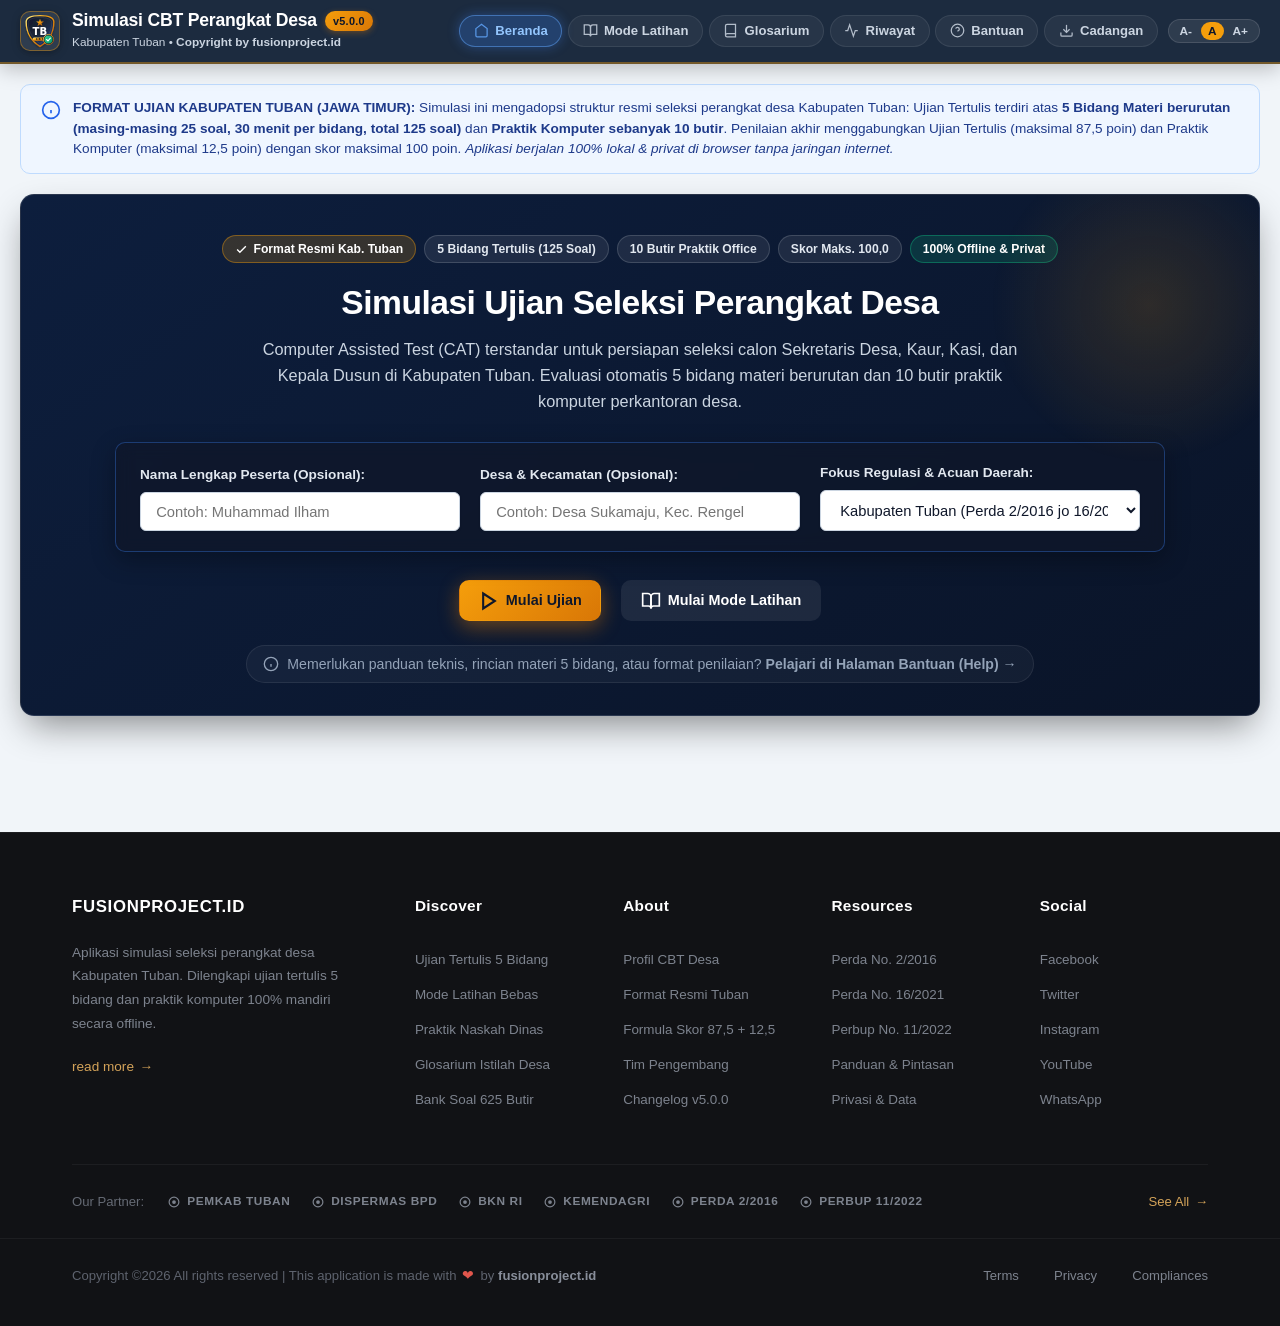
==== commit 5fe91456: "Add files via upload" ====
--- a/index.html
+++ b/index.html
@@ -6,18 +6,17 @@
   <title>Simulasi Ujian Perangkat Desa Kabupaten Tuban | 5 Bidang Tertulis & Praktik Komputer</title>
   <meta name="description" content="Aplikasi simulasi resmi ujian perangkat desa Kabupaten Tuban. 5 bidang materi tertulis berurutan @ 25 soal (30 menit/bidang, total 125 soal) dan praktik komputer 10 butir. Nilai akhir gabungan tertulis (87,5) dan praktik (12,5).">
   <meta name="author" content="fusionproject.id">
-  <meta name="version" content="4.5.0">
+  <meta name="version" content="5.0.0">
   <meta name="copyright" content="Copyright by fusionproject.id">
-  <!-- Official Favicon & App Icons -->
+  
   <link rel="icon" type="image/svg+xml" href="assets/favicon.svg">
   <link rel="alternate icon" href="favicon.svg">
   <link rel="apple-touch-icon" href="assets/favicon.svg">
-  <!-- Modular Stylesheet -->
+  
   <link rel="stylesheet" href="css/style.css">
 </head>
 <body>
 
-  <!-- Civic Top Header (Modern & Minimalist) -->
   <header class="civic-header no-print">
     <div class="civic-header-inner">
       <div class="brand-block" onclick="CBTApp.navigate('home')" title="Simulasi Ujian Perangkat Desa Kab. Tuban">
@@ -27,18 +26,16 @@
         <div class="brand-text">
           <div class="brand-title-row">
             <h1>Simulasi CBT Perangkat Desa</h1>
-            <span class="version-badge" onclick="event.stopPropagation(); CBTApp.openVersionModal();" title="Versi v4.5.0 • Klik untuk Changelog">v4.5.0</span>
+            <span class="version-badge" onclick="event.stopPropagation(); CBTApp.openVersionModal();" title="Versi v5.0.0 • Klik untuk Changelog">v5.0.0</span>
           </div>
           <p id="topRegionLabel">Kabupaten Tuban • <span class="brand-copyright">Copyright by fusionproject.id</span></p>
         </div>
       </div>
 
-      <!-- Mobile Hamburger Button -->
       <button class="nav-toggle-btn" id="btnNavToggle" onclick="CBTApp.toggleMobileMenu()" aria-label="Toggle Navigasi">
         <svg width="22" height="22" viewBox="0 0 24 24" fill="none" stroke="currentColor" stroke-width="2"><line x1="3" y1="12" x2="21" y2="12"></line><line x1="3" y1="6" x2="21" y2="6"></line><line x1="3" y1="18" x2="21" y2="18"></line></svg>
       </button>
 
-      <!-- Modern Navigation Bar -->
       <nav class="modern-nav-menu" id="modernNavMenu">
         <button class="nav-btn active" data-nav-view="home" onclick="CBTApp.navigate('home')" title="Halaman Utama">
           <svg width="15" height="15" viewBox="0 0 24 24" fill="none" stroke="currentColor" stroke-width="2"><path d="M3 9l9-7 9 7v11a2 2 0 0 1-2 2H5a2 2 0 0 1-2-2z"></path></svg>
@@ -65,7 +62,6 @@
           <span>Cadangan</span>
         </button>
 
-        <!-- Font Scale Controls (Minimalist & Compact) -->
         <div class="font-scale-controls" title="Pengaturan Skala Ukuran Teks">
           <button class="font-scale-btn" id="fScaleSm" onclick="CBTApp.setFontScale('90%')">A-</button>
           <button class="font-scale-btn active" id="fScaleMd" onclick="CBTApp.setFontScale('100%')">A</button>
@@ -77,7 +73,6 @@
 
   <main class="app-main">
 
-    <!-- Active Resume Session Alert -->
     <div id="resumeBanner" class="resume-card no-print" style="display:none; background:var(--white); border-left:4px solid var(--emerald-600); border-radius:var(--radius-md); padding:1rem 1.25rem; margin-bottom:1.25rem; box-shadow:var(--shadow-sm); display:flex; justify-content:space-between; align-items:center; flex-wrap:wrap; gap:0.75rem;">
       <div>
         <strong style="color:var(--slate-900);">Sesi Ujian Aktif Ditemukan!</strong>
@@ -89,7 +84,6 @@
       </div>
     </div>
 
-    <!-- Official Notice Banner -->
     <div class="disclaimer-banner no-print" style="background:#eff6ff; border:1px solid #bfdbfe; border-radius:var(--radius-md); padding:0.85rem 1.25rem; margin-bottom:1.25rem; display:flex; gap:0.75rem; align-items:flex-start; font-size:0.85rem; color:#1e3a8a; line-height:1.5;">
       <svg width="20" height="20" viewBox="0 0 24 24" fill="none" stroke="currentColor" stroke-width="2" style="color:var(--primary-600); flex-shrink:0; margin-top:2px;">
         <circle cx="12" cy="12" r="10"></circle><line x1="12" y1="16" x2="12" y2="12"></line><line x1="12" y1="8" x2="12.01" y2="8"></line>
@@ -100,12 +94,9 @@
       </div>
     </div>
 
-    <!-- ======================================================================
-         VIEW 1: BERANDA / LANDING PAGE SEDERHANA (SIMPLE LANDING VIEW)
-         ====================================================================== -->
     <section id="viewHome">
       <div class="landing-hero-card">
-        <!-- Top Badges / Chips -->
+        
         <div class="landing-chip-row">
           <span class="landing-chip landing-chip-gold">
             <svg width="13" height="13" viewBox="0 0 24 24" fill="none" stroke="currentColor" stroke-width="2.5"><polyline points="20 6 9 17 4 12"></polyline></svg>
@@ -122,7 +113,6 @@
           Computer Assisted Test (CAT) terstandar untuk persiapan seleksi calon Sekretaris Desa, Kaur, Kasi, dan Kepala Dusun di Kabupaten Tuban. Evaluasi otomatis 5 bidang materi berurutan dan 10 butir praktik komputer perkantoran desa.
         </p>
 
-        <!-- Formulir Peserta Sesuai Gambar 2 -->
         <div class="candidate-spec-card">
           <div class="candidate-form-row">
             <div class="candidate-form-col">
@@ -143,7 +133,6 @@
           </div>
         </div>
 
-        <!-- Tombol Aksi Utama Sesuai Permintaan Pengguna -->
         <div class="landing-cta-row">
           <button class="btn btn-landing-exam" onclick="CBTApp.confirmStartExam()" id="btnStartExamMain">
             <svg width="20" height="20" viewBox="0 0 24 24" fill="none" stroke="currentColor" stroke-width="2.5"><polygon points="5 3 19 12 5 21 5 3"></polygon></svg>
@@ -155,7 +144,6 @@
           </button>
         </div>
 
-        <!-- Hint Menuju Halaman Bantuan -->
         <div class="landing-footer-hint">
           <svg width="16" height="16" viewBox="0 0 24 24" fill="none" stroke="currentColor" stroke-width="2" style="color:var(--accent-gold-400); flex-shrink:0;"><circle cx="12" cy="12" r="10"></circle><line x1="12" y1="16" x2="12" y2="12"></line><line x1="12" y1="8" x2="12.01" y2="8"></line></svg>
           <span>Memerlukan panduan teknis, rincian materi 5 bidang, atau format penilaian? <a href="javascript:void(0)" onclick="CBTApp.navigate('help')">Pelajari di Halaman Bantuan (Help) →</a></span>
@@ -163,10 +151,6 @@
       </div>
     </section>
 
-
-    <!-- ======================================================================
-         VIEW 2: KONFIGURASI LATIHAN MANDIRI (PRACTICE CONFIG VIEW)
-         ====================================================================== -->
     <section id="viewPracticeConfig" style="display:none;">
       <div class="cbt-card" style="max-width:700px; margin:0 auto;">
         <h2 style="font-size:1.35rem; font-weight:800; color:var(--primary-900); margin-bottom:0.5rem;">Pengaturan Mode Latihan Belajar</h2>
@@ -175,8 +159,8 @@
         <div class="form-group" style="margin-bottom:1.25rem;">
           <label for="practiceCategorySelect" style="color:var(--slate-800);">Pilih Kategori Materi:</label>
           <select id="practiceCategorySelect" class="form-control">
-            <option value="all">Semua Materi (Database 585 Soal)</option>
-            <!-- Populated via JS -->
+            <option value="all">Semua Materi (Database 1.000 Soal Lengkap)</option>
+            
           </select>
         </div>
 
@@ -214,11 +198,8 @@
       </div>
     </section>
 
-    <!-- ======================================================================
-         VIEW 3: UJIAN TERTULIS 5 BIDANG (EXAM VIEW)
-         ====================================================================== -->
     <section id="viewExam" style="display:none;">
-      <!-- Bidang Stepper Progression -->
+      
       <div class="bidang-stepper-wrap no-print">
         <div class="bidang-stepper-title">
           <h3>
@@ -228,11 +209,10 @@
           <span id="stepperStatusSummary">Ujian Tertulis Format Kabupaten Tuban</span>
         </div>
         <div class="bidang-stepper" id="bidangStepperList">
-          <!-- Populated via JS -->
-        </div>
-      </div>
-
-      <!-- Top Status Bar: Candidate Info & Section Timer -->
+          
+        </div>
+      </div>
+
       <div class="exam-top-bar">
         <div class="candidate-info-chip">
           <div class="candidate-avatar" id="avatarInitial">P</div>
@@ -251,7 +231,6 @@
         </div>
       </div>
 
-      <!-- Main CBT Layout -->
       <div class="cbt-exam-layout">
         <div class="question-card">
           <div>
@@ -266,17 +245,14 @@
               </div>
             </div>
 
-            <!-- Question Body -->
             <div class="question-text" id="qQuestionText">
               Memuat pertanyaan...
             </div>
 
-            <!-- Options List (A, B, C, D) -->
             <div class="options-list" id="qOptionsList">
-              <!-- Rendered via JS -->
-            </div>
-
-            <!-- Instant Feedback (Practice Mode Only) -->
+              
+            </div>
+
             <div id="practiceFeedbackBox" class="explanation-box" style="display:none;">
               <div class="explanation-title" id="practiceFeedbackTitle">
                 Pembahasan & Kunci Jawaban
@@ -286,7 +262,6 @@
             </div>
           </div>
 
-          <!-- CBT Navigation Action Bar -->
           <div class="cbt-action-bar">
             <div class="cbt-action-left">
               <button class="btn btn-outline" id="btnPrevQuestion" onclick="CBTApp.prevQuestion()">
@@ -312,7 +287,6 @@
           </div>
         </div>
 
-        <!-- 25-Question Palette Sidebar -->
         <aside class="palette-card" id="paletteDrawer">
           <div class="palette-header">
             <h3 id="paletteTitleLabel">Nomor Soal (25)</h3>
@@ -334,17 +308,14 @@
           </div>
 
           <div class="grid-palette" id="gridQuestionButtons">
-            <!-- 25 Buttons rendered via JS -->
+            
           </div>
         </aside>
       </div>
     </section>
 
-    <!-- ======================================================================
-         VIEW 4: PRAKTIK KOMPUTER 10 BUTIR (PRACTICAL VIEW - DUA MODE)
-         ====================================================================== -->
     <section id="viewPractical" style="display:none;">
-      <!-- Stepper / Status Bar -->
+      
       <div class="bidang-stepper-wrap no-print">
         <div class="bidang-stepper-title">
           <h3 style="color:var(--emerald-400);">
@@ -366,7 +337,6 @@
         </p>
       </div>
 
-      <!-- Mode Switcher Tabs -->
       <div class="mode-switch-bar no-print">
         <button class="mode-switch-btn active office" id="btnModeOffice" onclick="CBTApp.setPracticalMode('office')">
           <svg width="18" height="18" viewBox="0 0 24 24" fill="none" stroke="currentColor" stroke-width="2"><path d="M14 2H6a2 2 0 0 0-2 2v16a2 2 0 0 0 2 2h12a2 2 0 0 0 2-2V8z"></path><polyline points="14 2 14 8 20 8"></polyline><line x1="16" y1="13" x2="8" y2="13"></line><line x1="16" y1="17" x2="8" y2="17"></line><polyline points="10 9 9 9 8 9"></polyline></svg>
@@ -378,9 +348,8 @@
         </button>
       </div>
 
-      <!-- Mode Notice Banner -->
       <div id="practicalModeNotice" style="background:#eff6ff; border:1px solid #bfdbfe; color:#1e40af; padding:0.75rem 1rem; border-radius:var(--radius-sm); font-size:0.85rem; margin-bottom:1.25rem;">
-        <!-- Injected via JS -->
+        
       </div>
 
       <div class="practical-workspace">
@@ -398,7 +367,6 @@
             </div>
           </div>
 
-          <!-- Scenario & Instructions -->
           <div class="task-scenario-box">
             <strong>Skenario Administrasi Desa:</strong>
             <p id="taskScenarioText" style="margin-top:0.25rem;">Memuat skenario tugas...</p>
@@ -408,13 +376,10 @@
             <strong>Instruksi & Kriteria Penilaian:</strong>
             <p id="taskInstructionText" style="margin-top:0.25rem;">Memuat instruksi pengerjaan...</p>
             <div id="taskRubricDetailContainer" style="margin-top:0.5rem;">
-              <!-- Rubric breakdown rendered via JS -->
-            </div>
-          </div>
-
-          <!-- =================================================================
-               WORKSPACE MODE 1: MICROSOFT OFFICE ASLI (UNDUH & UNGGAH BERKAS)
-               ================================================================= -->
+              
+            </div>
+          </div>
+
           <div id="workspaceOfficeMode" style="display:block;">
             <div class="office-flow-card">
               <div class="office-flow-steps">
@@ -436,7 +401,6 @@
                 </div>
               </div>
 
-              <!-- Download Box -->
               <div class="office-download-box">
                 <div>
                   <div style="font-weight:700; color:var(--primary-900);" id="officeStarterFileTitle">Bahan Latihan: Dokumen Template</div>
@@ -453,12 +417,10 @@
                 </div>
               </div>
 
-              <!-- Expected File Name Notice -->
               <div style="font-size:0.85rem; color:var(--slate-700); margin-bottom:0.75rem;">
                 📌 <strong>Nama Berkas yang Diharapkan:</strong> <code class="inline-code" id="officeExpectedFileName">Tugas01_Ketik_Naskah.docx</code>
               </div>
 
-              <!-- Upload Dropzone -->
               <div class="office-upload-box" onclick="document.getElementById('officeFileInput').click()">
                 <input type="file" id="officeFileInput" style="display:none;" onchange="CBTApp.handleOfficeFileUpload(event)">
                 <svg width="36" height="36" viewBox="0 0 24 24" fill="none" stroke="var(--primary-600)" stroke-width="2" style="margin-bottom:0.5rem;"><path d="M21 15v4a2 2 0 0 1-2 2H5a2 2 0 0 1-2-2v-4"></path><polyline points="17 8 12 3 7 8"></polyline><line x1="12" y1="3" x2="12" y2="15"></line></svg>
@@ -466,12 +428,10 @@
                 <div style="font-size:0.8rem; color:var(--slate-500); margin-top:0.25rem;">Mendukung format .docx, .xlsx, .pptx, .pdf, .zip, .txt</div>
               </div>
 
-              <!-- Uploaded File Info Card -->
               <div id="officeUploadedFileCard" style="display:none; background:var(--white); border:1px solid #cbd5e1; border-radius:var(--radius-sm); padding:0.85rem; margin-bottom:1rem;">
-                <!-- Injected via JS -->
-              </div>
-
-              <!-- Rubric Checklist for Examiner / Candidate Verification -->
+                
+              </div>
+
               <div id="officeRubricChecklistArea" style="display:none; background:var(--white); border:1px solid var(--slate-200); border-radius:var(--radius-sm); padding:1rem; margin-bottom:1rem;">
                 <div style="font-weight:800; color:var(--primary-900); margin-bottom:0.5rem; font-size:0.9rem;">Lembar Verifikasi Kriteria Penilaian:</div>
                 <div id="officeRubricChecklistItems"></div>
@@ -486,18 +446,14 @@
             </div>
           </div>
 
-          <!-- =================================================================
-               WORKSPACE MODE 2: SIMULASI INTERAKTIF DI BROWSER
-               ================================================================= -->
           <div id="workspaceBrowserSimMode" style="display:none;">
             <div class="browser-sim-badge">
               <svg width="14" height="14" viewBox="0 0 24 24" fill="none" stroke="currentColor" stroke-width="2"><circle cx="12" cy="12" r="10"></circle><line x1="12" y1="8" x2="12" y2="12"></line><line x1="12" y1="16" x2="12.01" y2="16"></line></svg>
               Simulasi Browser Interaktif (Bukan Microsoft Office Asli)
             </div>
 
-            <!-- Interactive Simulator Area -->
             <div class="interactive-simulator-area" id="taskSimulatorContainer">
-              <!-- Dynamically injected per task -->
+              
             </div>
 
             <div style="display:flex; justify-content:flex-end; margin-bottom:1.25rem;">
@@ -508,12 +464,10 @@
             </div>
           </div>
 
-          <!-- Test & Evaluation Result Feedback Box -->
           <div id="taskTestResultBox" style="display:none; padding:1rem; border-radius:var(--radius-md); margin-bottom:1.25rem;">
-            <!-- Injected via JS -->
-          </div>
-
-          <!-- Task Action Buttons -->
+            
+          </div>
+
           <div class="cbt-action-bar">
             <div class="cbt-action-left">
               <button class="btn btn-outline" id="btnPrevPracticalTask" onclick="CBTApp.prevPracticalTask()">
@@ -532,7 +486,6 @@
           </div>
         </div>
 
-        <!-- 10-Task Palette Sidebar -->
         <aside class="practical-palette-card">
           <div style="display:flex; justify-content:space-between; align-items:center; margin-bottom:0.75rem; padding-bottom:0.5rem; border-bottom:1px solid var(--slate-100);">
             <h3 style="font-size:0.95rem; font-weight:800; color:var(--primary-900);">Daftar 10 Tugas Praktik</h3>
@@ -545,7 +498,7 @@
           </div>
 
           <div id="practicalTasksList">
-            <!-- 10 Task buttons rendered via JS -->
+            
           </div>
 
           <div style="margin-top:1.25rem; padding-top:1rem; border-top:1px solid var(--slate-200);">
@@ -558,11 +511,8 @@
       </div>
     </section>
 
-    <!-- ======================================================================
-         VIEW 5: HASIL AKHIR & PEMBAHASAN LENGKAP (RESULTS VIEW)
-         ====================================================================== -->
     <section id="viewResults" style="display:none;">
-      <!-- Results Hero Card -->
+      
       <div class="results-hero">
         <div class="results-hero-grid">
           <div>
@@ -609,7 +559,6 @@
         </div>
       </div>
 
-      <!-- Action Toolbar -->
       <div style="display:flex; justify-content:space-between; align-items:center; gap:0.75rem; margin-bottom:1.5rem; flex-wrap:wrap;" class="no-print">
         <div style="display:flex; gap:0.5rem; flex-wrap:wrap;">
           <button class="btn btn-emerald btn-sm" id="btnUnlockReview" onclick="CBTApp.scrollToReviewSection()">
@@ -628,7 +577,6 @@
         </div>
       </div>
 
-      <!-- Official Score Breakdown: Written (87.5) + Practical (12.5) = Final (100.0) -->
       <div class="cbt-card">
         <h3 style="font-size:1.25rem; font-weight:800; color:var(--primary-900); margin-bottom:0.5rem;">Rekapitulasi Penilaian Resmi (Format Kabupaten Tuban)</h3>
         <p style="font-size:0.88rem; color:var(--slate-600); margin-bottom:1.25rem;">Nilai akhir dihitung murni dari: <code>Nilai Akhir = Nilai Ujian Tertulis (Benar × 0,7) + Nilai Praktik Komputer (10 Butir)</code> tanpa bobot persentase tambahan.</p>
@@ -654,15 +602,13 @@
         </div>
       </div>
 
-      <!-- Breakdown 5 Bidang Tertulis -->
       <div class="cbt-card">
         <h3 style="font-size:1.15rem; font-weight:800; color:var(--primary-900); margin-bottom:1rem;">Rincian Nilai 5 Bidang Ujian Tertulis (@ 25 Soal, Maks. 17,50 Poin / Bidang)</h3>
         <div class="bidang-results-grid" id="bidangResultsGridContainer">
-          <!-- 5 Bidang Cards Rendered via JS -->
-        </div>
-      </div>
-
-      <!-- Breakdown 10 Butir Praktik Komputer -->
+          
+        </div>
+      </div>
+
       <div class="cbt-card">
         <h3 style="font-size:1.15rem; font-weight:800; color:var(--primary-900); margin-bottom:0.75rem;">Rincian Hasil 10 Butir Praktik Komputer (@ Maks. 1,25 Poin)</h3>
         <div class="table-container">
@@ -678,13 +624,12 @@
               </tr>
             </thead>
             <tbody id="resultsPracticalTableBody">
-              <!-- Rendered via JS -->
+              
             </tbody>
           </table>
         </div>
       </div>
 
-      <!-- Section: Analisis Kelemahan & Rekomendasi Belajar -->
       <div class="cbt-card">
         <div style="display:flex; justify-content:space-between; align-items:center; flex-wrap:wrap; gap:0.5rem; margin-bottom:1rem;">
           <div>
@@ -695,11 +640,10 @@
         </div>
 
         <div id="weaknessListContainer">
-          <!-- Injected via JS -->
-        </div>
-      </div>
-
-      <!-- Review Section for all 125 Written Questions (Unlocked After Exam Selesai) -->
+          
+        </div>
+      </div>
+
       <div class="cbt-card" id="fullReviewContainerSection">
         <div style="display:flex; justify-content:space-between; align-items:center; flex-wrap:wrap; gap:0.75rem; margin-bottom:1.25rem;">
           <div>
@@ -712,7 +656,6 @@
           </div>
         </div>
 
-        <!-- Filter tabs for 125 questions -->
         <div style="display:flex; gap:0.35rem; flex-wrap:wrap; margin-bottom:1.25rem;">
           <button class="btn btn-outline btn-sm active" id="tabRevWrong" onclick="CBTApp.setReviewTab('wrong')">Jawaban Salah</button>
           <button class="btn btn-outline btn-sm" id="tabRevEmpty" onclick="CBTApp.setReviewTab('empty')">Soal Kosong</button>
@@ -726,26 +669,22 @@
         </div>
 
         <div id="evalReviewContainer">
-          <!-- Rendered via JS -->
-        </div>
-      </div>
-
-      <!-- Print-Only Certificate & Copyright Footer -->
+          
+        </div>
+      </div>
+
       <div class="print-only-footer">
         <div>
           <strong>Simulasi CBT Seleksi Perangkat Desa Kabupaten Tuban</strong><br>
           <span style="font-size:0.7rem; color:#64748b;">Standar Resmi 125 Soal Tertulis (87,5 Poin) + 10 Praktik Komputer (12,5 Poin) = 100,00 Poin</span>
         </div>
         <div style="text-align:right;">
-          <span>Versi Aplikasi: <strong>v4.5.0</strong></span><br>
+          <span>Versi Aplikasi: <strong>v5.0.0</strong></span><br>
           <span style="color:#0f172a; font-weight:700;">Copyright by fusionproject.id</span>
         </div>
       </div>
     </section>
 
-    <!-- ======================================================================
-         VIEW 6: GLOSARIUM ISTILAH DESA (GLOSSARY VIEW)
-         ====================================================================== -->
     <section id="viewGlossary" style="display:none;">
       <div class="cbt-card">
         <div style="display:flex; justify-content:space-between; align-items:center; flex-wrap:wrap; gap:0.5rem; margin-bottom:1.25rem;">
@@ -770,14 +709,11 @@
         </div>
 
         <div class="glossary-grid" id="glossaryListContainer" style="display:grid; grid-template-columns:repeat(auto-fit, minmax(300px, 1fr)); gap:1rem;">
-          <!-- Populated via JS -->
+          
         </div>
       </div>
     </section>
 
-    <!-- ======================================================================
-         VIEW 7: RIWAYAT NILAI & GRAFIK TREN (HISTORY VIEW)
-         ====================================================================== -->
     <section id="viewHistory" style="display:none;">
       <div class="cbt-card">
         <div style="display:flex; justify-content:space-between; align-items:center; flex-wrap:wrap; gap:0.5rem; margin-bottom:1rem;">
@@ -791,20 +727,17 @@
           </div>
         </div>
 
-        <!-- Disparity / Valid Comparison Banner -->
         <div id="historyComparisonBox">
-          <!-- Injected via JS -->
-        </div>
-
-        <!-- SVG Line/Bar Chart -->
+          
+        </div>
+
         <div style="background:var(--slate-50); border:1px solid var(--slate-200); border-radius:var(--radius-md); padding:1rem;">
           <h4 style="font-size:0.95rem; font-weight:800; color:var(--primary-900); margin-bottom:0.5rem;">Grafik Perkembangan Skor Akhir (0 - 100)</h4>
           <div class="chart-container" id="chartContainer" style="width:100%; height:240px;">
-            <!-- SVG rendered via JS -->
-          </div>
-        </div>
-
-        <!-- History Table -->
+            
+          </div>
+        </div>
+
         <div class="table-container" style="margin-top:1.5rem;">
           <table class="cbt-table">
             <thead>
@@ -820,16 +753,13 @@
               </tr>
             </thead>
             <tbody id="historyTableBody">
-              <!-- Rendered via JS -->
+              
             </tbody>
           </table>
         </div>
       </div>
     </section>
 
-    <!-- ======================================================================
-         VIEW 7: PUSAT BANTUAN & PANDUAN RESMI (HELP VIEW)
-         ====================================================================== -->
     <section id="viewHelp" style="display:none;">
       <div class="help-hero-panel">
         <div class="help-header-content">
@@ -847,7 +777,6 @@
         </div>
       </div>
 
-      <!-- Section 1: Alur & Mekanisme Ujian Tertulis 5 Bidang -->
       <div class="cbt-card" id="helpSec1" style="margin-bottom:1.5rem;">
         <h3 style="font-size:1.15rem; font-weight:800; color:var(--primary-900); margin-bottom:0.75rem;">1. Ketentuan Ujian Tertulis Resmi (5 Bidang Berurutan)</h3>
         <p style="font-size:0.9rem; color:var(--slate-700); line-height:1.6; margin-bottom:1rem;">
@@ -885,14 +814,13 @@
         </div>
       </div>
 
-      <!-- Section 2: Tabel Distribusi Materi (distributionTableBody) -->
       <div class="cbt-card" id="helpSec2" style="margin-bottom:1.5rem;">
         <div style="display:flex; justify-content:space-between; align-items:center; flex-wrap:wrap; gap:0.5rem; margin-bottom:1rem;">
           <div>
             <h3 style="font-size:1.15rem; font-weight:800; color:var(--primary-900);">2. Tabel Distribusi Soal &amp; Alokasi Waktu Ujian</h3>
-            <p style="font-size:0.85rem; color:var(--slate-600);">Rincian lengkap 125 butir soal ujian tertulis yang diundi secara acak dan bebas duplikasi dari master database 585 butir soal.</p>
-          </div>
-          <span class="badge-pill badge-cat">Total Bank Soal: 585 Butir</span>
+            <p style="font-size:0.85rem; color:var(--slate-600);">Rincian lengkap 125 butir soal ujian tertulis yang diundi secara acak dan bebas duplikasi dari master database 1.000 butir soal (5 bidang terisolasi masing-masing 200 soal).</p>
+          </div>
+          <span class="badge-pill badge-cat">Total Bank Soal: 1.000 Butir</span>
         </div>
 
         <div class="table-container">
@@ -909,13 +837,12 @@
               </tr>
             </thead>
             <tbody id="distributionTableBody">
-              <!-- Rendered via JS -->
+              
             </tbody>
           </table>
         </div>
       </div>
 
-      <!-- Section 3: Panduan Praktik Komputer (10 Butir Tugas) -->
       <div class="cbt-card" id="helpSec3" style="margin-bottom:1.5rem;">
         <h3 style="font-size:1.15rem; font-weight:800; color:var(--primary-900); margin-bottom:0.75rem;">3. Panduan Ujian Praktik Komputer (10 Butir Tugas Nyata)</h3>
         <p style="font-size:0.9rem; color:var(--slate-700); line-height:1.6; margin-bottom:1rem;">
@@ -936,7 +863,6 @@
         </div>
       </div>
 
-      <!-- Section 4: Formula & Sistem Penilaian Resmi -->
       <div class="cbt-card" id="helpSec4" style="margin-bottom:1.5rem;">
         <h3 style="font-size:1.15rem; font-weight:800; color:var(--primary-900); margin-bottom:0.75rem;">4. Formula &amp; Perhitungan Nilai Akhir</h3>
         <p style="font-size:0.9rem; color:var(--slate-700); line-height:1.6; margin-bottom:1rem;">
@@ -951,7 +877,6 @@
         </div>
       </div>
 
-      <!-- Section 5: FAQ & Tips Teknis CBT -->
       <div class="cbt-card" id="helpSec5" style="margin-bottom:1.5rem;">
         <h3 style="font-size:1.15rem; font-weight:800; color:var(--primary-900); margin-bottom:0.75rem;">5. Tanya Jawab (FAQ) &amp; Pintasan Keyboard</h3>
         <div style="display:flex; flex-direction:column; gap:0.75rem; font-size:0.88rem;">
@@ -970,7 +895,6 @@
         </div>
       </div>
 
-      <!-- Section 6: Rujukan Regulasi Resmi -->
       <div class="cbt-card" id="helpSec6" style="margin-bottom:1.5rem;">
         <h3 style="font-size:1.15rem; font-weight:800; color:var(--primary-900); margin-bottom:0.75rem;">6. Landasan Regulasi &amp; Dasar Hukum Resmi</h3>
         <ul style="margin-left:1.5rem; font-size:0.86rem; color:var(--slate-700); line-height:1.7;">
@@ -994,9 +918,6 @@
 
   </main>
 
-  <!-- ======================================================================
-       CIVIC FOOTER (ADOPTING COLORLIB DARK MINIMALIST FOOTER LAYOUT)
-       ====================================================================== -->
   <footer class="civic-footer no-print">
     <div class="footer-main-container">
       <div class="footer-main-grid">
@@ -1012,7 +933,7 @@
           <a href="javascript:void(0)" onclick="CBTApp.navigate('practice-config')">Mode Latihan Bebas</a>
           <a href="javascript:void(0)" onclick="CBTApp.navigate('help')">Praktik Naskah Dinas</a>
           <a href="javascript:void(0)" onclick="CBTApp.navigate('glossary')">Glosarium Istilah Desa</a>
-          <a href="javascript:void(0)" onclick="CBTApp.navigate('help')">Bank Soal 585 Butir</a>
+          <a href="javascript:void(0)" onclick="CBTApp.navigate('help')">Bank Soal 625 Butir</a>
         </nav>
 
         <nav class="footer-nav-group" aria-label="Menu About">
@@ -1021,7 +942,7 @@
           <a href="javascript:void(0)" onclick="CBTApp.navigate('help')">Format Resmi Tuban</a>
           <a href="javascript:void(0)" onclick="CBTApp.navigate('help')">Formula Skor 87,5 + 12,5</a>
           <a href="javascript:void(0)" onclick="CBTApp.navigate('help')">Tim Pengembang</a>
-          <a href="javascript:void(0)" onclick="CBTApp.openVersionModal()">Changelog v4.5.0</a>
+          <a href="javascript:void(0)" onclick="CBTApp.openVersionModal()">Changelog v5.0.0</a>
         </nav>
 
         <nav class="footer-nav-group" aria-label="Menu Resources">
@@ -1069,12 +990,6 @@
     </div>
   </footer>
 
-
-  <!-- ======================================================================
-       MODAL DIALOGS
-       ====================================================================== -->
-  
-  <!-- Modal 1: Mulai Ujian Confirmation -->
   <div class="modal-backdrop" id="modalStartExam">
     <div class="modal-dialog">
       <h3 style="font-size:1.25rem; font-weight:800; color:var(--primary-900); margin-bottom:0.75rem;">Konfirmasi Mulai Ujian Seleksi Kabupaten Tuban</h3>
@@ -1099,7 +1014,6 @@
     </div>
   </div>
 
-  <!-- Modal 2: Konfirmasi Selesaikan Bidang Aktif -->
   <div class="modal-backdrop" id="modalFinishSection">
     <div class="modal-dialog">
       <h3 style="font-size:1.25rem; font-weight:800; color:var(--primary-900); margin-bottom:0.5rem;" id="modalFinishSectionTitle">Konfirmasi Selesaikan Bidang Ini</h3>
@@ -1129,7 +1043,6 @@
     </div>
   </div>
 
-  <!-- Modal 3: Ringkasan Sementara Bidang Selesai & Lanjut ke Bidang Berikutnya -->
   <div class="modal-backdrop" id="modalSectionComplete">
     <div class="modal-dialog">
       <div style="text-align:center; margin-bottom:1rem;">
@@ -1171,7 +1084,6 @@
     </div>
   </div>
 
-  <!-- Modal 4: Konfirmasi Selesaikan Praktik Komputer -->
   <div class="modal-backdrop" id="modalFinishPractical">
     <div class="modal-dialog">
       <h3 style="font-size:1.25rem; font-weight:800; color:var(--primary-900); margin-bottom:0.5rem;">Konfirmasi Pengakhiran Praktik Komputer</h3>
@@ -1197,7 +1109,6 @@
     </div>
   </div>
 
-  <!-- Modal 5: Waktu 30 Menit Habis Alert -->
   <div class="modal-backdrop" id="modalTimeExpired">
     <div class="modal-dialog">
       <h3 style="font-size:1.25rem; font-weight:800; color:var(--rose-700); margin-bottom:0.5rem;">Waktu 30 Menit Telah Habis!</h3>
@@ -1210,7 +1121,6 @@
     </div>
   </div>
 
-  <!-- Modal 6: Cadangan Lokal (Ekspor & Impor JSON) -->
   <div class="modal-backdrop" id="modalBackupRestore">
     <div class="modal-dialog">
       <h3 style="font-size:1.25rem; font-weight:800; color:var(--primary-900); margin-bottom:0.5rem;">Cadangan Data Lokal (Ekspor & Impor JSON)</h3>
@@ -1240,7 +1150,6 @@
     </div>
   </div>
 
-  <!-- Modal 7: Konfigurasi Durasi Waktu Praktik Komputer -->
   <div class="modal-backdrop" id="modalPracticalDuration">
     <div class="modal-dialog">
       <h3 style="font-size:1.25rem; font-weight:800; color:var(--primary-900); margin-bottom:0.5rem;">⏱️ Konfigurasi Alokasi Waktu Praktik Komputer</h3>
@@ -1288,7 +1197,6 @@
     </div>
   </div>
 
-  <!-- Modal Catatan Rilis & Riwayat Fitur (Changelog) -->
   <div id="modalVersionInfo" class="modal-backdrop no-print">
     <div class="cbt-modal-box" style="max-width:620px;">
       <div style="display:flex; justify-content:space-between; align-items:center; margin-bottom:1.25rem;">
@@ -1304,7 +1212,7 @@
 
       <div style="background:var(--slate-50); border:1px solid var(--slate-200); border-radius:var(--radius-md); padding:0.85rem 1.15rem; margin-bottom:1.25rem; display:flex; justify-content:space-between; align-items:center; flex-wrap:wrap; gap:0.5rem;">
         <div>
-          <span style="font-size:1.05rem; font-weight:900; color:var(--primary-900);">Versi Aplikasi: <span style="color:var(--accent-gold-600);">v4.5.0</span></span>
+          <span style="font-size:1.05rem; font-weight:900; color:var(--primary-900);">Versi Aplikasi: <span style="color:var(--accent-gold-600);">v5.0.0</span></span>
           <div style="font-size:0.78rem; color:var(--slate-600); margin-top:2px;">Hak Cipta: <strong>Copyright by fusionproject.id</strong></div>
         </div>
         <span class="badge-pill badge-verified" style="font-size:0.75rem;">Production Ready</span>
@@ -1312,16 +1220,40 @@
 
       <h4 style="font-size:0.92rem; font-weight:800; color:var(--primary-900); margin-bottom:0.75rem;">Daftar Fitur &amp; Pembaruan Aplikasi:</h4>
       <div style="display:flex; flex-direction:column; gap:0.75rem; font-size:0.82rem; max-height:320px; overflow-y:auto; padding-right:0.25rem; margin-bottom:1.25rem;">
-        
-        <!-- v4.5.0 -->
+
         <div style="padding:0.75rem 0.9rem; background:#eff6ff; border-left:3px solid #2563eb; border-radius:var(--radius-sm);">
           <div style="display:flex; justify-content:space-between; align-items:center; margin-bottom:0.35rem;">
-            <strong style="color:#1d4ed8; font-size:0.88rem;">Versi v4.5.0 (Pembaruan Terkini)</strong>
+            <strong style="color:#1d4ed8; font-size:0.88rem;">Versi v5.0.0 (Pembaruan Arsitektur Besar)</strong>
             <span style="font-size:0.7rem; color:#64748b; font-weight:600;">Terbaru</span>
+          </div>
+          <ul style="margin:0; padding-left:1.15rem; color:var(--slate-700); line-height:1.5;">
+            <li><strong>Bank Soal Seimbang 1.000 Butir:</strong> Penyeimbangan master database bank soal menjadi tepat 200 butir soal per bidang untuk seluruh 5 bidang ujian (Total 1.000 butir soal: 200 Agama, 200 Pemdes, 200 Bahasa Indonesia, 200 Pengetahuan Umum, 200 Pengetahuan Komputer).</li>
+            <li><strong>Isolasi Ketat Antarbidang (Zero Mixing):</strong> Pemisahan bank soal setiap bidang ke dalam modul mandiri ber-<code>bidangId</code> dan ID berurutan rapi (1–200, 201–400, 401–600, 601–800, 801–1000) sehingga soal satu bidang tidak akan pernah keluar atau tercampur di bidang lain.</li>
+            <li><strong>Fitur Mode Latihan Khusus per Bidang:</strong> Menu latihan mandiri kini dilengkapi dropdown filter khusus per bidang (Bidang 1 s.d. Bidang 5) selain per subkategori dan database lengkap.</li>
+            <li><strong>Pembaruan Pusat Bantuan &amp; Regulasi:</strong> Tabel distribusi materi di Halaman Bantuan kini menyajikan proporsi seimbang 1.000 butir soal resmi Perda Kab. Tuban.</li>
+          </ul>
+        </div>
+
+        <div style="padding:0.75rem 0.9rem; background:#f8fafc; border-left:3px solid #64748b; border-radius:var(--radius-sm);">
+          <div style="display:flex; justify-content:space-between; align-items:center; margin-bottom:0.35rem;">
+            <strong style="color:#334155; font-size:0.88rem;">Versi v4.5.1</strong>
+            <span style="font-size:0.7rem; color:#64748b;">Rilis Sebelumnya</span>
+          </div>
+          <ul style="margin:0; padding-left:1.15rem; color:var(--slate-700); line-height:1.5;">
+            <li><strong>Ekspansi Bank Soal Bahasa Indonesia:</strong> Penambahan 40 butir soal baru (EYD V, tata naskah dinas desa, konjungsi antarkalimat, peluluhan fonem KTSP, nominal kas desa, dan kalimat efektif).</li>
+            <li><strong>Eliminasi Kemiripan Soal:</strong> Refaktorisasi butir soal bernuansa serupa sehingga seluruh 25 soal Bahasa Indonesia per sesi ujian memiliki konsep dan opsi 100% unik tanpa pengulangan.</li>
+            <li><strong>Workflow Pembersih Repositori (cleanup-repo.yml):</strong> Otomasi GitHub Actions untuk menghapus file Python dan cache di luar folder secara otomatis.</li>
+          </ul>
+        </div>
+
+        <div style="padding:0.75rem 0.9rem; background:#f8fafc; border-left:3px solid #64748b; border-radius:var(--radius-sm);">
+          <div style="display:flex; justify-content:space-between; align-items:center; margin-bottom:0.35rem;">
+            <strong style="color:#334155; font-size:0.88rem;">Versi v4.5.0</strong>
+            <span style="font-size:0.7rem; color:#64748b;">Rilis Sebelumnya</span>
           </div>
           <ul style="margin:0; padding-left:1.15rem; color:var(--slate-700); line-height:1.5;">
             <li><strong>Landing Page Sederhana (Gambar 2):</strong> Tampilan depan minimalis dengan kartu identitas peserta dan tombol "Mulai Ujian" &amp; "Mulai Mode Latihan".</li>
-            <li><strong>Halaman Pusat Bantuan (Help):</strong> Rujukan regulasi, alur 5 bidang, tabel distribusi soal 585 butir, dan panduan praktik komputer dipindahkan ke halaman tersendiri.</li>
+            <li><strong>Halaman Pusat Bantuan (Help):</strong> Rujukan regulasi, alur 5 bidang, tabel distribusi soal 625 butir, dan panduan praktik komputer dipindahkan ke halaman tersendiri.</li>
             <li><strong>Menu Navigasi Modern (Gambar 3):</strong> Navigasi pill elegan, backdrop-blur, responsif mobile, dan pemilih skala font.</li>
             <li><strong>Footer direktori responsif:</strong> Menyediakan navigasi latihan, materi, bantuan, fitur aplikasi, dan tautan privasi.</li>
             <li>Penambahan <strong>Favicon SVG</strong> dan <strong>Logo Resmi Emblem</strong> Kabupaten Tuban yang tajam di semua layar.</li>
@@ -1329,7 +1261,6 @@
           </ul>
         </div>
 
-        <!-- v4.4.0 -->
         <div style="padding:0.75rem 0.9rem; background:#f8fafc; border-left:3px solid #64748b; border-radius:var(--radius-sm);">
           <strong style="color:var(--slate-800); font-size:0.88rem;">Versi v4.4.0</strong>
           <ul style="margin:0.35rem 0 0; padding-left:1.15rem; color:var(--slate-700); line-height:1.5;">
@@ -1339,7 +1270,6 @@
           </ul>
         </div>
 
-        <!-- v4.0.0 - v4.3.0 -->
         <div style="padding:0.75rem 0.9rem; background:#f8fafc; border-left:3px solid #059669; border-radius:var(--radius-sm);">
           <strong style="color:#047857; font-size:0.88rem;">Versi v4.0.0 – v4.3.0</strong>
           <ul style="margin:0.35rem 0 0; padding-left:1.15rem; color:var(--slate-700); line-height:1.5;">
@@ -1351,11 +1281,10 @@
           </ul>
         </div>
 
-        <!-- v1.0.0 - v3.0.0 -->
         <div style="padding:0.75rem 0.9rem; background:#f8fafc; border-left:3px solid #d97706; border-radius:var(--radius-sm);">
           <strong style="color:#b45309; font-size:0.88rem;">Versi v1.0.0 – v3.0.0</strong>
           <ul style="margin:0.35rem 0 0; padding-left:1.15rem; color:var(--slate-700); line-height:1.5;">
-            <li>Penyusunan Master Pool 585 butir soal lengkap pada 13 kategori materi berdasar regulasi perundang-undangan.</li>
+            <li>Penyusunan Master Pool 625 butir soal lengkap pada 13 kategori materi berdasar regulasi perundang-undangan.</li>
             <li>Format 5 bidang materi ujian tertulis berurutan (sequential locking) dengan timer mandiri 30 menit per bidang.</li>
             <li>Ketahanan sesi ujian dari refresh atau peramban tertutup tanpa kehilangan progres.</li>
           </ul>
@@ -1370,8 +1299,6 @@
     </div>
   </div>
 
-
-  <!-- Modular Scripts & Master Data (100% Offline & Relative) -->
   <script src="js/data/questions.js"></script>
   <script src="js/data/glossary.js"></script>
   <script src="js/data/practical.js"></script>
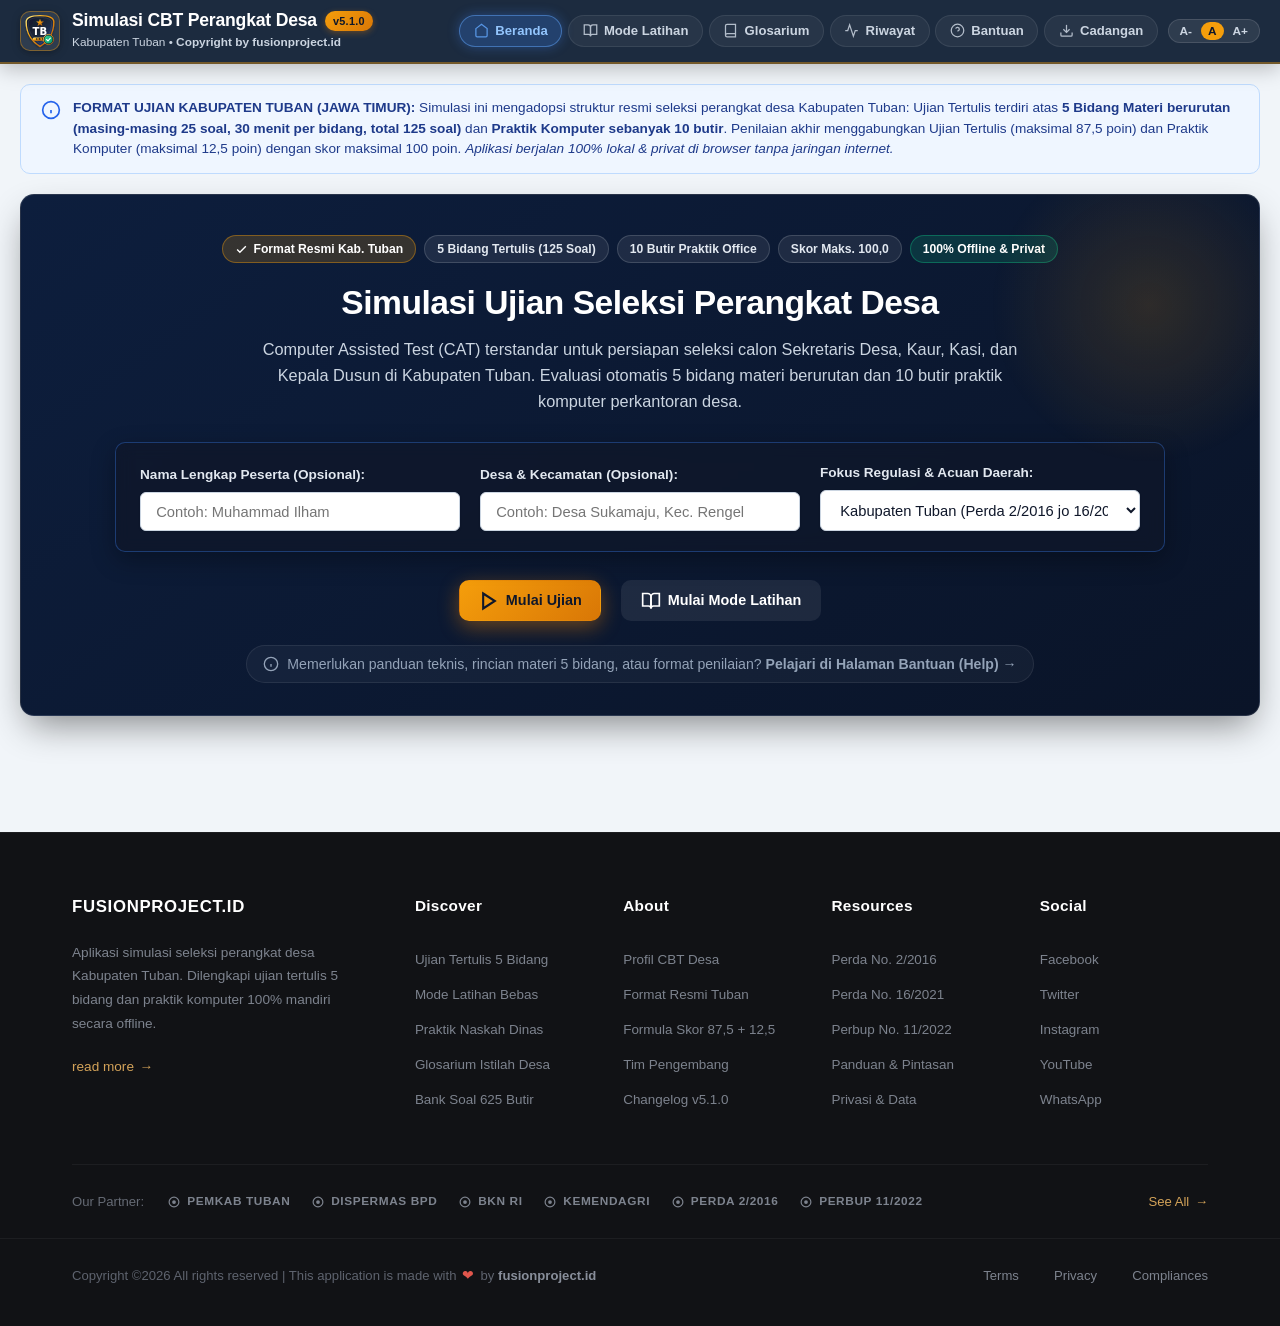
==== commit c4071a64: "Add files via upload" ====
--- a/index.html
+++ b/index.html
@@ -6,7 +6,7 @@
   <title>Simulasi Ujian Perangkat Desa Kabupaten Tuban | 5 Bidang Tertulis & Praktik Komputer</title>
   <meta name="description" content="Aplikasi simulasi resmi ujian perangkat desa Kabupaten Tuban. 5 bidang materi tertulis berurutan @ 25 soal (30 menit/bidang, total 125 soal) dan praktik komputer 10 butir. Nilai akhir gabungan tertulis (87,5) dan praktik (12,5).">
   <meta name="author" content="fusionproject.id">
-  <meta name="version" content="5.0.0">
+  <meta name="version" content="5.1.0">
   <meta name="copyright" content="Copyright by fusionproject.id">
   
   <link rel="icon" type="image/svg+xml" href="assets/favicon.svg">
@@ -26,7 +26,7 @@
         <div class="brand-text">
           <div class="brand-title-row">
             <h1>Simulasi CBT Perangkat Desa</h1>
-            <span class="version-badge" onclick="event.stopPropagation(); CBTApp.openVersionModal();" title="Versi v5.0.0 • Klik untuk Changelog">v5.0.0</span>
+            <span class="version-badge" onclick="event.stopPropagation(); CBTApp.openVersionModal();" title="Versi v5.1.0 • Klik untuk Changelog">v5.1.0</span>
           </div>
           <p id="topRegionLabel">Kabupaten Tuban • <span class="brand-copyright">Copyright by fusionproject.id</span></p>
         </div>
@@ -679,7 +679,7 @@
           <span style="font-size:0.7rem; color:#64748b;">Standar Resmi 125 Soal Tertulis (87,5 Poin) + 10 Praktik Komputer (12,5 Poin) = 100,00 Poin</span>
         </div>
         <div style="text-align:right;">
-          <span>Versi Aplikasi: <strong>v5.0.0</strong></span><br>
+          <span>Versi Aplikasi: <strong>v5.1.0</strong></span><br>
           <span style="color:#0f172a; font-weight:700;">Copyright by fusionproject.id</span>
         </div>
       </div>
@@ -942,7 +942,7 @@
           <a href="javascript:void(0)" onclick="CBTApp.navigate('help')">Format Resmi Tuban</a>
           <a href="javascript:void(0)" onclick="CBTApp.navigate('help')">Formula Skor 87,5 + 12,5</a>
           <a href="javascript:void(0)" onclick="CBTApp.navigate('help')">Tim Pengembang</a>
-          <a href="javascript:void(0)" onclick="CBTApp.openVersionModal()">Changelog v5.0.0</a>
+          <a href="javascript:void(0)" onclick="CBTApp.openVersionModal()">Changelog v5.1.0</a>
         </nav>
 
         <nav class="footer-nav-group" aria-label="Menu Resources">
@@ -1198,37 +1198,51 @@
   </div>
 
   <div id="modalVersionInfo" class="modal-backdrop no-print">
-    <div class="cbt-modal-box" style="max-width:620px;">
-      <div style="display:flex; justify-content:space-between; align-items:center; margin-bottom:1.25rem;">
-        <div style="display:flex; align-items:center; gap:0.75rem;">
-          <img src="assets/favicon.svg" alt="Logo" width="40" height="40" style="filter:drop-shadow(0 2px 4px rgba(0,0,0,0.3));">
-          <div>
-            <h3 style="font-size:1.2rem; font-weight:800; color:var(--primary-900); margin:0;">Catatan Rilis &amp; Riwayat Fitur</h3>
-            <p style="font-size:0.8rem; color:var(--slate-500); margin:0;">CBT Simulasi Ujian Perangkat Desa Kab. Tuban</p>
-          </div>
-        </div>
-        <button class="btn-close-modal" onclick="CBTApp.closeModals()">&times;</button>
+    <div class="modal-dialog" style="max-width:680px;">
+      <div style="display:flex; justify-content:space-between; align-items:center; margin-bottom:1.25rem; padding-bottom:0.85rem; border-bottom:1px solid var(--slate-200);">
+        <div style="display:flex; align-items:center; gap:0.85rem;">
+          <div style="width:42px; height:42px; border-radius:var(--radius-md); background:var(--primary-900); display:flex; align-items:center; justify-content:center; padding:3px; box-shadow:0 2px 6px rgba(0,0,0,0.15); flex-shrink:0;">
+            <img src="assets/favicon.svg" alt="Logo" width="34" height="34" style="display:block;">
+          </div>
+          <div>
+            <h3 style="font-size:1.22rem; font-weight:800; color:var(--primary-900); margin:0; line-height:1.2;">Catatan Rilis &amp; Riwayat Fitur</h3>
+            <p style="font-size:0.8rem; color:var(--slate-500); margin:3px 0 0 0;">CBT Simulasi Ujian Perangkat Desa Kab. Tuban</p>
+          </div>
+        </div>
+        <button class="btn-close-modal" onclick="CBTApp.closeModals()" title="Tutup" aria-label="Tutup">&times;</button>
       </div>
 
       <div style="background:var(--slate-50); border:1px solid var(--slate-200); border-radius:var(--radius-md); padding:0.85rem 1.15rem; margin-bottom:1.25rem; display:flex; justify-content:space-between; align-items:center; flex-wrap:wrap; gap:0.5rem;">
         <div>
-          <span style="font-size:1.05rem; font-weight:900; color:var(--primary-900);">Versi Aplikasi: <span style="color:var(--accent-gold-600);">v5.0.0</span></span>
-          <div style="font-size:0.78rem; color:var(--slate-600); margin-top:2px;">Hak Cipta: <strong>Copyright by fusionproject.id</strong></div>
-        </div>
-        <span class="badge-pill badge-verified" style="font-size:0.75rem;">Production Ready</span>
+          <span style="font-size:1.05rem; font-weight:900; color:var(--primary-900);">Versi Aplikasi: <span style="color:var(--accent-gold-600); font-family:monospace; background:var(--accent-gold-50); padding:2px 8px; border-radius:4px; border:1px solid var(--accent-gold-200);">v5.1.0</span></span>
+          <div style="font-size:0.78rem; color:var(--slate-600); margin-top:3px;">Hak Cipta: <strong>Copyright by fusionproject.id</strong></div>
+        </div>
+        <span class="badge-pill badge-verified" style="font-size:0.75rem; font-weight:700;">Production Ready</span>
       </div>
 
       <h4 style="font-size:0.92rem; font-weight:800; color:var(--primary-900); margin-bottom:0.75rem;">Daftar Fitur &amp; Pembaruan Aplikasi:</h4>
-      <div style="display:flex; flex-direction:column; gap:0.75rem; font-size:0.82rem; max-height:320px; overflow-y:auto; padding-right:0.25rem; margin-bottom:1.25rem;">
+      <div class="modal-changelog-list">
 
         <div style="padding:0.75rem 0.9rem; background:#eff6ff; border-left:3px solid #2563eb; border-radius:var(--radius-sm);">
           <div style="display:flex; justify-content:space-between; align-items:center; margin-bottom:0.35rem;">
-            <strong style="color:#1d4ed8; font-size:0.88rem;">Versi v5.0.0 (Pembaruan Arsitektur Besar)</strong>
+            <strong style="color:#1d4ed8; font-size:0.88rem;">Versi v5.1.0 (Pembersihan Menyeluruh Seluruh Folder &amp; Peningkatan UI)</strong>
             <span style="font-size:0.7rem; color:#64748b; font-weight:600;">Terbaru</span>
           </div>
           <ul style="margin:0; padding-left:1.15rem; color:var(--slate-700); line-height:1.5;">
-            <li><strong>Bank Soal Seimbang 1.000 Butir:</strong> Penyeimbangan master database bank soal menjadi tepat 200 butir soal per bidang untuk seluruh 5 bidang ujian (Total 1.000 butir soal: 200 Agama, 200 Pemdes, 200 Bahasa Indonesia, 200 Pengetahuan Umum, 200 Pengetahuan Komputer).</li>
-            <li><strong>Isolasi Ketat Antarbidang (Zero Mixing):</strong> Pemisahan bank soal setiap bidang ke dalam modul mandiri ber-<code>bidangId</code> dan ID berurutan rapi (1–200, 201–400, 401–600, 601–800, 801–1000) sehingga soal satu bidang tidak akan pernah keluar atau tercampur di bidang lain.</li>
+            <li><strong>Pembersihan Seluruh Folder &amp; Subfolder (Deep Cleanup):</strong> Otomasi workflow GitHub Actions (<code>cleanup-repo.yml</code>) dan modul Python (<code>optimize_assets.py</code>) untuk memindai serta menghapus seluruh file tidak berguna lintas seluruh ekstensi di seluruh direktori (file <code>.py</code> di luar folder generator, file temporary <code>.tmp</code>/<code>.bak</code>/<code>.swp</code>, cache python <code>__pycache__</code>/<code>.pyc</code>, log sampah, OS metadata <code>Thumbs.db</code>/<code>.DS_Store</code>, dan folder scratch).</li>
+            <li><strong>Perbaikan &amp; Redesain Popup Changelog:</strong> Rekonstruksi total dialog modal Catatan Rilis dengan background putih solid, backdrop blur, animasi halus <code>modalFadeIn</code>, custom scrollbar ramping, tombol tutup melingkar modern, dan dukungan penutupan fleksibel via tombol keyboard Escape maupun klik backdrop luar.</li>
+            <li><strong>Optimasi Aset Maksimal:</strong> Minifikasi CSS (penghematan 32%), kompresi JavaScript engine CBT, optimasi grafis SVG (penghematan s.d. 29.5%), dan kompresi bundle HTML.</li>
+          </ul>
+        </div>
+
+        <div style="padding:0.75rem 0.9rem; background:#f8fafc; border-left:3px solid #64748b; border-radius:var(--radius-sm);">
+          <div style="display:flex; justify-content:space-between; align-items:center; margin-bottom:0.35rem;">
+            <strong style="color:#334155; font-size:0.88rem;">Versi v5.0.0 (Pembaruan Arsitektur Besar)</strong>
+            <span style="font-size:0.7rem; color:#64748b;">Rilis Sebelumnya</span>
+          </div>
+          <ul style="margin:0; padding-left:1.15rem; color:var(--slate-700); line-height:1.5;">
+            <li><strong>Bank Soal Seimbang 1.000 Butir:</strong> Penyeimbangan master database bank soal menjadi tepat 200 butir soal per bidang untuk seluruh 5 bidang ujian (Total 1.000 butir: 200 Agama, 200 Pemdes, 200 Bahasa Indonesia, 200 Pengetahuan Umum, 200 Pengetahuan Komputer).</li>
+            <li><strong>Isolasi Ketat Antarbidang (Zero Mixing):</strong> Pemisahan fisik bank soal setiap bidang ke dalam modul mandiri ber-<code>bidangId</code> dan rentang ID berurutan rapi (1–200, 201–400, 401–600, 601–800, 801–1000) sehingga soal satu bidang tidak akan pernah keluar atau tercampur di bidang lain.</li>
             <li><strong>Fitur Mode Latihan Khusus per Bidang:</strong> Menu latihan mandiri kini dilengkapi dropdown filter khusus per bidang (Bidang 1 s.d. Bidang 5) selain per subkategori dan database lengkap.</li>
             <li><strong>Pembaruan Pusat Bantuan &amp; Regulasi:</strong> Tabel distribusi materi di Halaman Bantuan kini menyajikan proporsi seimbang 1.000 butir soal resmi Perda Kab. Tuban.</li>
           </ul>
@@ -1242,7 +1256,6 @@
           <ul style="margin:0; padding-left:1.15rem; color:var(--slate-700); line-height:1.5;">
             <li><strong>Ekspansi Bank Soal Bahasa Indonesia:</strong> Penambahan 40 butir soal baru (EYD V, tata naskah dinas desa, konjungsi antarkalimat, peluluhan fonem KTSP, nominal kas desa, dan kalimat efektif).</li>
             <li><strong>Eliminasi Kemiripan Soal:</strong> Refaktorisasi butir soal bernuansa serupa sehingga seluruh 25 soal Bahasa Indonesia per sesi ujian memiliki konsep dan opsi 100% unik tanpa pengulangan.</li>
-            <li><strong>Workflow Pembersih Repositori (cleanup-repo.yml):</strong> Otomasi GitHub Actions untuk menghapus file Python dan cache di luar folder secara otomatis.</li>
           </ul>
         </div>
 
@@ -1252,9 +1265,9 @@
             <span style="font-size:0.7rem; color:#64748b;">Rilis Sebelumnya</span>
           </div>
           <ul style="margin:0; padding-left:1.15rem; color:var(--slate-700); line-height:1.5;">
-            <li><strong>Landing Page Sederhana (Gambar 2):</strong> Tampilan depan minimalis dengan kartu identitas peserta dan tombol "Mulai Ujian" &amp; "Mulai Mode Latihan".</li>
-            <li><strong>Halaman Pusat Bantuan (Help):</strong> Rujukan regulasi, alur 5 bidang, tabel distribusi soal 625 butir, dan panduan praktik komputer dipindahkan ke halaman tersendiri.</li>
-            <li><strong>Menu Navigasi Modern (Gambar 3):</strong> Navigasi pill elegan, backdrop-blur, responsif mobile, dan pemilih skala font.</li>
+            <li><strong>Landing Page Sederhana:</strong> Tampilan depan minimalis dengan kartu identitas peserta dan tombol "Mulai Ujian" &amp; "Mulai Mode Latihan".</li>
+            <li><strong>Halaman Pusat Bantuan (Help):</strong> Rujukan regulasi, alur 5 bidang, tabel distribusi soal, dan panduan praktik komputer dipindahkan ke halaman tersendiri.</li>
+            <li><strong>Menu Navigasi Modern:</strong> Navigasi pill elegan, backdrop-blur, responsif mobile, dan pemilih skala font.</li>
             <li><strong>Footer direktori responsif:</strong> Menyediakan navigasi latihan, materi, bantuan, fitur aplikasi, dan tautan privasi.</li>
             <li>Penambahan <strong>Favicon SVG</strong> dan <strong>Logo Resmi Emblem</strong> Kabupaten Tuban yang tajam di semua layar.</li>
             <li>Optimasi pemilihan 125 soal unik tanpa duplikasi intra-sesi ujian.</li>
@@ -1284,7 +1297,7 @@
         <div style="padding:0.75rem 0.9rem; background:#f8fafc; border-left:3px solid #d97706; border-radius:var(--radius-sm);">
           <strong style="color:#b45309; font-size:0.88rem;">Versi v1.0.0 – v3.0.0</strong>
           <ul style="margin:0.35rem 0 0; padding-left:1.15rem; color:var(--slate-700); line-height:1.5;">
-            <li>Penyusunan Master Pool 625 butir soal lengkap pada 13 kategori materi berdasar regulasi perundang-undangan.</li>
+            <li>Penyusunan Master Pool bank soal berdasar regulasi perundang-undangan.</li>
             <li>Format 5 bidang materi ujian tertulis berurutan (sequential locking) dengan timer mandiri 30 menit per bidang.</li>
             <li>Ketahanan sesi ujian dari refresh atau peramban tertutup tanpa kehilangan progres.</li>
           </ul>
@@ -1292,8 +1305,8 @@
 
       </div>
 
-      <div class="modal-actions" style="justify-content:space-between; align-items:center;">
-        <span style="font-size:0.75rem; color:var(--slate-500);">© 2026 <strong>fusionproject.id</strong></span>
+      <div class="modal-actions" style="justify-content:space-between; align-items:center; margin-top:1.25rem; padding-top:0.85rem; border-top:1px solid var(--slate-200);">
+        <span style="font-size:0.78rem; color:var(--slate-500);">© 2026 <strong>fusionproject.id</strong> • Seluruh hak cipta dilindungi</span>
         <button class="btn btn-primary btn-sm" onclick="CBTApp.closeModals()">Tutup</button>
       </div>
     </div>
--- a/css/style.css
+++ b/css/style.css
@@ -1888,15 +1888,83 @@
       display: flex;
     }
 
-    .modal-dialog {
+    .modal-dialog,
+    .cbt-modal-box {
       background: var(--white);
+      color: var(--slate-800);
       border-radius: var(--radius-lg);
       padding: 1.75rem;
       max-width: 580px;
       width: 100%;
-      box-shadow: var(--shadow-xl);
+      box-shadow: 0 25px 50px -12px rgba(0, 0, 0, 0.45), 0 0 0 1px rgba(0, 0, 0, 0.05);
       max-height: 90vh;
       overflow-y: auto;
+      position: relative;
+      animation: modalFadeIn 0.2s cubic-bezier(0.16, 1, 0.3, 1);
+    }
+
+    @keyframes modalFadeIn {
+      from {
+        opacity: 0;
+        transform: scale(0.96) translateY(-8px);
+      }
+      to {
+        opacity: 1;
+        transform: scale(1) translateY(0);
+      }
+    }
+
+    .btn-close-modal {
+      width: 34px;
+      height: 34px;
+      border-radius: 50%;
+      background: var(--slate-100);
+      border: 1px solid var(--slate-300);
+      color: var(--slate-600);
+      display: inline-flex;
+      align-items: center;
+      justify-content: center;
+      font-size: 1.35rem;
+      line-height: 1;
+      cursor: pointer;
+      transition: all 0.15s ease;
+      flex-shrink: 0;
+      padding: 0;
+    }
+
+    .btn-close-modal:hover {
+      background: var(--slate-200);
+      color: var(--slate-900);
+      transform: scale(1.08);
+    }
+
+    .modal-changelog-list {
+      display: flex;
+      flex-direction: column;
+      gap: 0.75rem;
+      font-size: 0.84rem;
+      max-height: 340px;
+      overflow-y: auto;
+      padding-right: 0.5rem;
+      margin-bottom: 1.25rem;
+    }
+
+    .modal-changelog-list::-webkit-scrollbar {
+      width: 6px;
+    }
+
+    .modal-changelog-list::-webkit-scrollbar-track {
+      background: var(--slate-100);
+      border-radius: 9999px;
+    }
+
+    .modal-changelog-list::-webkit-scrollbar-thumb {
+      background: var(--slate-300);
+      border-radius: 9999px;
+    }
+
+    .modal-changelog-list::-webkit-scrollbar-thumb:hover {
+      background: var(--slate-400);
     }
 
     .modal-actions {
